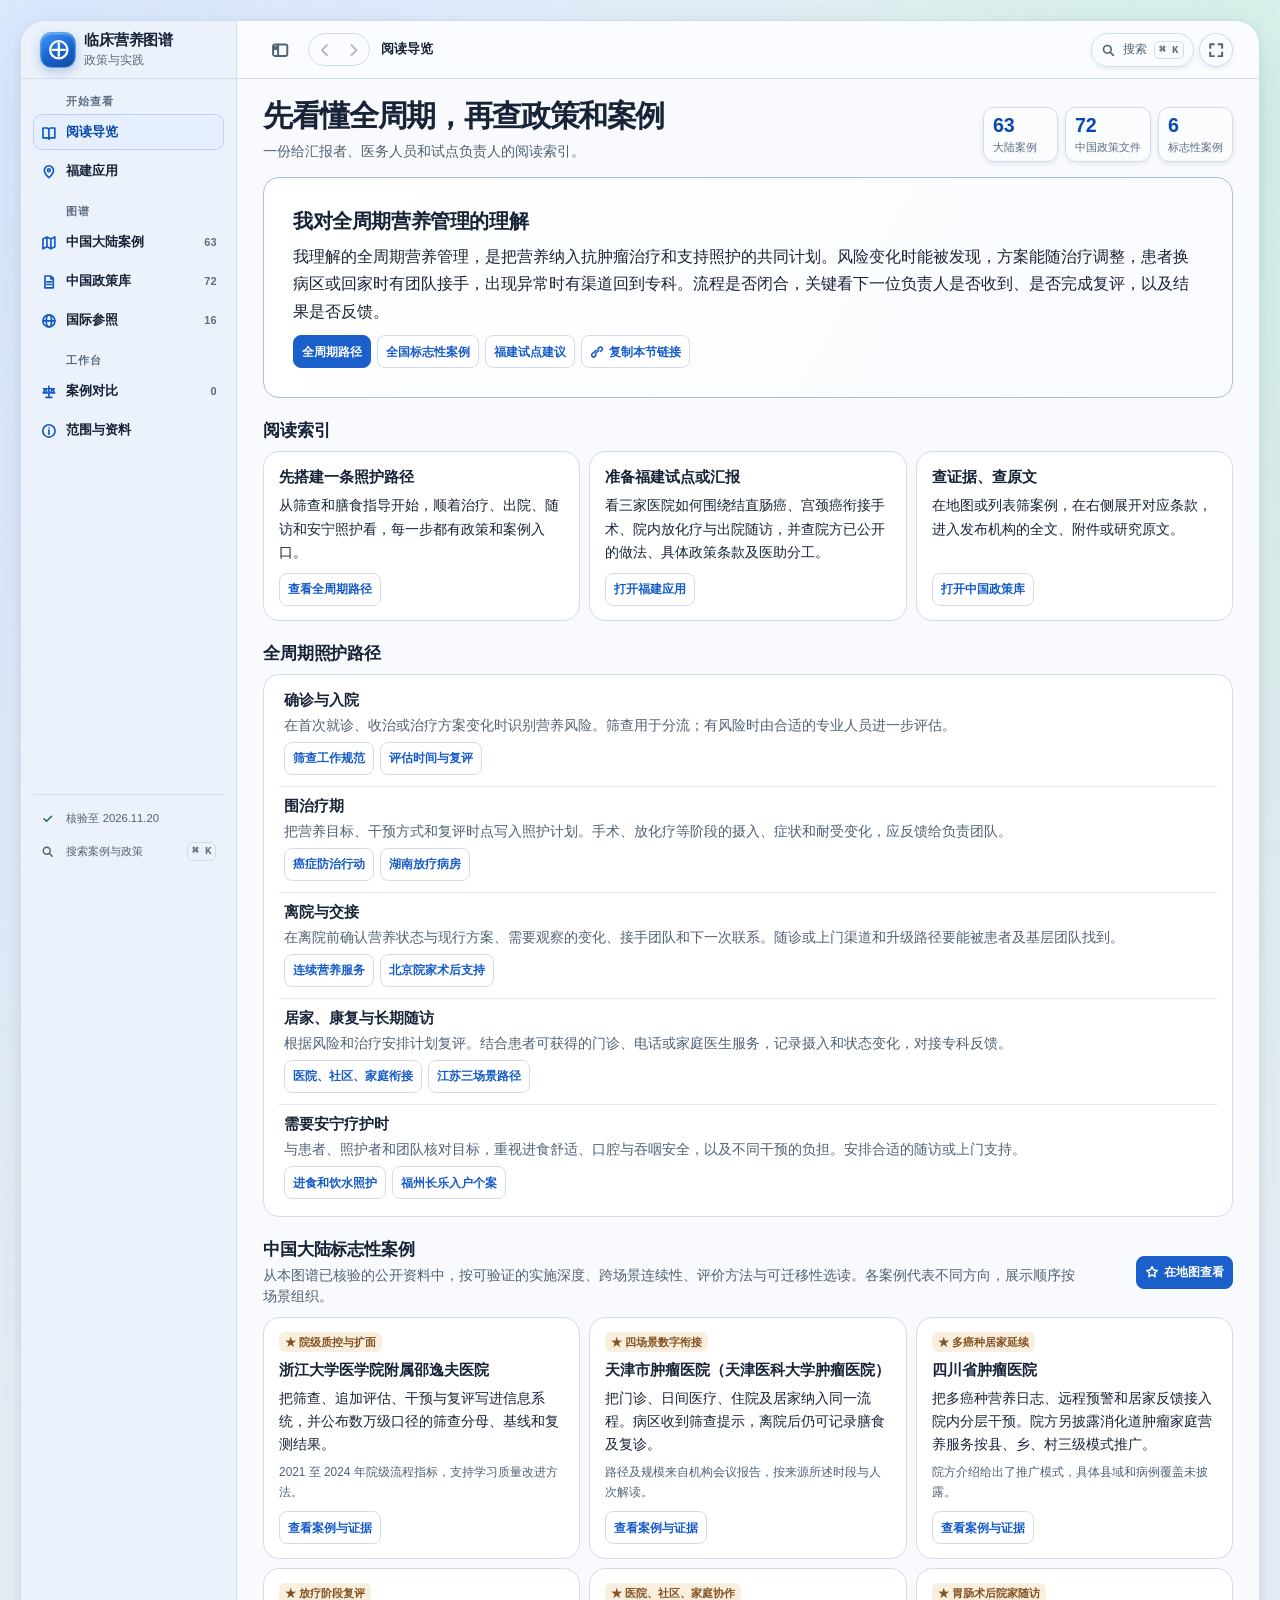
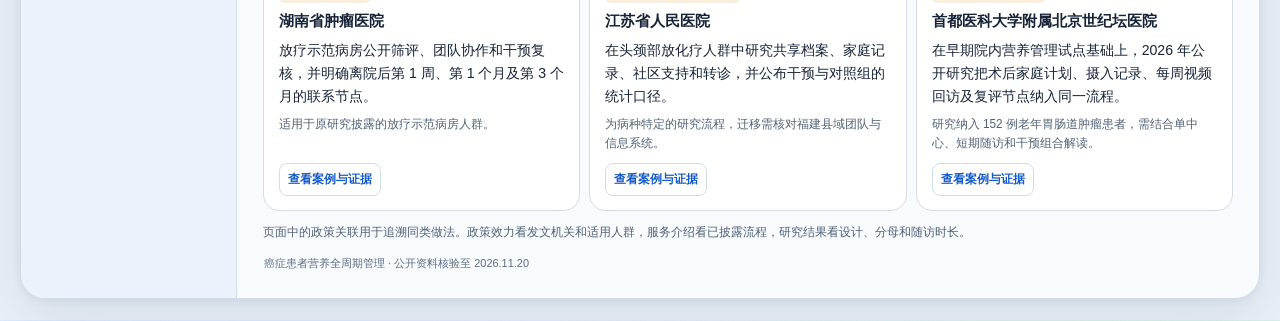
==== docs/index.html @ e56f46e2 "Ground Fujian colorectal and cervical care pathways in public evidence" ====
<!doctype html>
<html lang="zh-CN">
<head>
<meta charset="utf-8">
<meta name="viewport" content="width=device-width, initial-scale=1">
<meta name="color-scheme" content="light dark">
<meta name="description" content="癌症营养全周期政策、各省临床实践及国际案例对照">
<title>癌症营养全周期管理图谱</title>
<style>
:root {
  color-scheme: light;
  font-family: -apple-system, BlinkMacSystemFont, "PingFang SC", "Microsoft YaHei", sans-serif;
  font-size: 15px;
  --text: #172337;
  --muted: #506174;
  --secondary: #5b6d81;
  --accent: #135ac8;
  --active: #0949ac;
  --accent-fill: #e5efff;
  --purple: #6649a2;
  --purple-fill: #f0eafa;
  --mint: #156c60;
  --mint-fill: #e6f5ee;
  --amber: #855120;
  --amber-fill: #f9efdf;
  --line: #d3dce9;
  --line-subtle: #e4eaf2;
  --shell: #f8fafd;
  --panel: #ffffff;
  --soft: #f3f6fb;
  --glass: rgba(251,253,255,.82);
  --sidebar: rgba(231,239,250,.76);
  --shadow: 0 20px 55px #1f3e631a, 0 2px 8px #2e536015;
  --small-shadow: 0 2px 5px #19325416, inset 0 1px 0 #fff7;
  --wallpaper: radial-gradient(ellipse at 5% 4%,#d9e8ff 0,transparent 52%), radial-gradient(ellipse at 96% 7%,#d6f0e9 0,transparent 44%), #eaf0f7;
  --ocean: #e8f3fb;
  --land: #c6dbe2;
  --land-edge: #a8c3d0;
  --gridline: #c7dce9;
  --map-edge: #d7e2ef;
}
@media (prefers-color-scheme: dark) {
  :root {
    color-scheme: dark;
    --text: #e8f0fc;
    --muted: #b5c5d8;
    --secondary: #a6bbcf;
    --accent: #9dc4ff;
    --active: #c1d8ff;
    --accent-fill: #243c67;
    --purple: #ded0fa;
    --purple-fill: #42345d;
    --mint: #95e0c8;
    --mint-fill: #21453d;
    --amber: #f4cb93;
    --amber-fill: #4e3825;
    --line: #3a4a62;
    --line-subtle: #2b3850;
    --shell: #1a2536;
    --panel: #202c40;
    --soft: #26344a;
    --glass: rgba(30,42,61,.88);
    --sidebar: rgba(33,48,73,.85);
    --shadow: 0 20px 60px #0407117d;
    --small-shadow: 0 2px 5px #070e1c80, inset 0 1px 0 #fff1;
    --wallpaper: radial-gradient(ellipse at 5% 4%,#243a5b 0,transparent 50%), radial-gradient(ellipse at 96% 7%,#203f47 0,transparent 45%), #111927;
    --ocean: #1b3451;
    --land: #436076;
    --land-edge: #7094a3;
    --gridline: #385677;
    --map-edge: #3a526c;
  }
}
* { box-sizing: border-box; }
body { margin:0; min-width: 320px; background:var(--wallpaper); color:var(--text); min-height:100vh; }
button,input,select { font:inherit; color:inherit; }
button,select { cursor:pointer; }
button { border:0; background:none; }
button:disabled { cursor:default; opacity:.43; }
a { color:var(--accent); text-underline-offset:3px; }
button:focus-visible, a:focus-visible, input:focus-visible, select:focus-visible, summary:focus-visible, [tabindex]:focus-visible { outline:3px solid var(--accent); outline-offset:3px; }
:where(h1,h2,h3,h4,p,ol,ul) { margin:0; }
[hidden] { display:none !important; }
.sr-only,.skip:not(:focus) { position:absolute; width:1px; height:1px; overflow:hidden; clip-path:inset(50%); white-space:nowrap; }
.skip:focus { position:fixed; left:1rem; top:1rem; z-index:10; padding:10px; background:var(--panel); }
i[data-icon] { display:inline-grid; place-items:center; flex:none; height:1.2em; width:1.2em; font-style:normal; }
i[data-icon] svg { width:100%; height:100%; stroke:currentColor; fill:none; stroke-width:1.7; stroke-linecap:round; stroke-linejoin:round; }
kbd { display:inline-flex; min-width:1.45em; justify-content:center; border:1px solid var(--line); border-radius:5px; color:var(--secondary); padding:1px 4px; font-weight:600; line-height:1.3; font-size:.72rem; white-space:nowrap; }
.app-window { --window-inset:clamp(8px,1.6vw,25px); --page-gutter:clamp(13px,2vw,26px); --bar-height:58px; --nav-inset:12px; display:grid; grid-template-columns:216px minmax(0,1fr); max-width:1760px; margin:var(--window-inset) auto; width:calc(100% - 2 * var(--window-inset)); min-height:calc(100dvh - 2 * var(--window-inset)); overflow:clip; border:1px solid var(--line); border-radius:25px; background:var(--shell); box-shadow:var(--shadow); }
.app-window.sidebar-hidden,.app-window.presenting { grid-template-columns:minmax(0,1fr); }
.sidebar { min-width:0; align-self:stretch; background:var(--sidebar); border-inline-end:1px solid var(--line); backdrop-filter:blur(26px) saturate(1.15); }
.sidebar-inner { position:sticky; top:0; height:calc(100dvh - 2 * var(--window-inset) - 2px); display:flex; flex-direction:column; }
.sidebar #nav { flex:1; min-height:0; overflow:auto; scrollbar-width:thin; padding:16px var(--nav-inset) 6px; }
.sidebar-hidden .sidebar,.presenting .sidebar { display:none; }
.brand { display:flex; gap:8px; align-items:center; flex:none; min-height:var(--bar-height); padding:6px calc(var(--nav-inset) + 7px); border-bottom:1px solid var(--line); }
.brand-icon { display:grid; place-items:center; width:36px; height:36px; border-radius:11px; color:white; background:linear-gradient(155deg,#4099fb,#1462cc 58%,#17499e); border:1px solid #5b9ee8; box-shadow:0 4px 11px #215aab45, inset 0 1px 2px #cfe7fc85; font-size:1.2rem; flex:none; }
.brand strong,.brand small { display:block; }
.brand strong { letter-spacing:-.02em; white-space:nowrap; }
.brand small { color:var(--secondary); font-size:.77rem; margin-top:3px; }
.nav-group + .nav-group { margin-top:16px; }
.nav-group h2 { font-size:.72rem; color:var(--secondary); letter-spacing:.08em; padding:0 8px 5px 33px; }
.nav-item { display:grid; grid-template-columns:17px minmax(0,1fr) auto; align-items:center; gap:8px; text-align:left; width:100%; min-height:36px; padding:6px 8px; border-radius:9px; font-size:.88rem; font-weight:610; margin-bottom:3px; white-space:nowrap; color:var(--text); }
.nav-item i { color:var(--accent); }
.nav-item:hover,.side-command:hover { background:var(--glass); }
.nav-item[aria-current="page"] { color:var(--active); background:var(--accent-fill); box-shadow:inset 0 0 0 1px color-mix(in srgb,var(--accent) 18%, transparent); }
.nav-item span,.side-command span { min-width:0; overflow:hidden; text-overflow:ellipsis; }
.nav-item small { color:var(--secondary); font-size:.73rem; font-variant-numeric:tabular-nums; }
.sidebar-foot { flex:none; margin:0 var(--nav-inset); padding:9px 0 11px; border-top:1px solid var(--line); display:grid; gap:2px; }
.foot-date,.side-command { display:grid; grid-template-columns:17px minmax(0,1fr) auto; align-items:center; gap:8px; padding:7px 8px; color:var(--muted); text-align:left; font-size:.75rem; white-space:nowrap; }
.side-command { border-radius:8px; }
.foot-date i { color:var(--mint); }
.workspace { min-width:0; }
.toolbar { position:sticky; top:0; z-index:5; display:flex; justify-content:space-between; align-items:center; gap:10px; min-height:var(--bar-height); padding:8px var(--page-gutter); background:var(--glass); border-bottom:1px solid var(--line); backdrop-filter:blur(25px) saturate(1.3); }
.tool-leading,.tool-trailing,.history-group { display:flex; align-items:center; gap:5px; min-width:0; }
.history-group { gap:0; padding:2px; border:1px solid var(--line); background:var(--glass); border-radius:20px; margin:0 6px; }
.icon-button { display:inline-grid; place-items:center; min-width:34px; height:34px; padding:0 7px; border-radius:50%; font-size:1.02rem; color:var(--muted); flex:none; }
.history-group .icon-button { width:28px; min-width:28px; height:27px; padding:0; }
.icon-button:hover:not(:disabled) { background:var(--accent-fill); color:var(--accent); }
.presentation-toggle { border:1px solid var(--line); background:var(--glass); box-shadow:var(--small-shadow); }
.presentation-toggle[aria-pressed="true"] { color:var(--active); background:var(--accent-fill); }
.crumb { font-size:.86rem; font-weight:660; white-space:nowrap; overflow:hidden; text-overflow:ellipsis; }
.toolbar-search { display:flex; align-items:center; gap:7px; min-height:34px; padding:5px 9px; border:1px solid var(--line); border-radius:18px; background:var(--glass); color:var(--muted); font-size:.83rem; white-space:nowrap; box-shadow:var(--small-shadow); }
.toolbar-search:hover { background:var(--accent-fill); }
.mobile-nav { display:none; }
.sidebar-hidden .mobile-nav,.presenting .mobile-nav { display:block; }
.sidebar-hidden .crumb,.presenting .crumb { display:none; }
.mobile-nav select { border:1px solid var(--line); border-radius:9px; background:var(--panel); max-width:100%; min-height:33px; padding:4px 5px; font-size:.83rem; }
.screen-inner { padding:19px var(--page-gutter) var(--page-gutter); }
.screen-head { display:flex; justify-content:space-between; align-items:flex-end; gap:15px; margin-bottom:15px; }
.screen-head h1 { font-size:clamp(1.45rem,2.35vw,2.23rem); line-height:1.2; letter-spacing:-.045em; margin-bottom:6px; }
.screen-head p { font-size:.9rem; line-height:1.57; color:var(--muted); }
.screen-kicker { display:inline-flex; align-items:center; gap:6px; color:var(--accent); font-size:.77rem; font-weight:720; margin-bottom:6px; letter-spacing:.05em; }
.stats { display:flex; justify-content:flex-end; gap:7px; flex-wrap:wrap; flex:none; }
.stat { min-width:75px; padding:6px 9px; border-radius:11px; border:1px solid var(--line); background:var(--glass); box-shadow:var(--small-shadow); }
.stat strong { display:block; color:var(--active); font-size:1.31rem; white-space:nowrap; font-weight:740; line-height:1.18; font-variant-numeric:tabular-nums; }
.stat span { color:var(--secondary); font-size:.71rem; white-space:nowrap; }
.pane { background:var(--panel); border:1px solid var(--line); border-radius:16px; min-width:0; }
.filter-bar { background:var(--glass); border:1px solid var(--line); border-radius:13px; display:flex; gap:7px; flex-wrap:wrap; align-items:center; padding:7px 9px; margin-bottom:12px; backdrop-filter:blur(20px); }
.segmented { display:inline-flex; gap:2px; align-items:center; padding:3px; background:var(--soft); border:1px solid var(--line); border-radius:10px; flex:none; }
.segmented button { min-height:27px; display:flex; align-items:center; justify-content:center; gap:5px; padding:4px 8px; border-radius:7px; font-size:.81rem; white-space:nowrap; color:var(--muted); }
.segmented button:hover { color:var(--accent); }
.segmented button[aria-pressed="true"] { background:var(--panel); color:var(--active); box-shadow:var(--small-shadow); font-weight:680; }
.filter { display:inline-flex; gap:4px; align-items:center; min-width:0; }
.filter > span { color:var(--secondary); font-size:.76rem; white-space:nowrap; }
select.control,.text-input { border:1px solid var(--line); color:var(--text); background:var(--panel); border-radius:8px; padding:6px 6px; min-width:0; font-size:.82rem; min-height:32px; }
.filter.reset { margin-left:auto; }
.case-text-filter { position:relative; }
.case-text-filter i { position:absolute; inset-inline-start:7px; color:var(--secondary); font-size:.79rem; }
.case-text-filter input { padding-inline-start:24px; width:142px; }
.extra-filters { display:flex; gap:8px; flex-wrap:wrap; align-items:center; flex-basis:100%; border-top:1px solid var(--line-subtle); padding-top:7px; }
.subtle-button { color:var(--accent); border-radius:8px; font-size:.79rem; padding:6px 7px; min-height:32px; white-space:nowrap; }
.subtle-button:hover { background:var(--accent-fill); }
.atlas-grid { display:grid; grid-template-columns:minmax(0,1.74fr) minmax(305px,1fr); align-items:start; gap:12px; }
.map-pane { overflow:hidden; }
.map-top { display:flex; justify-content:space-between; gap:8px; align-items:center; padding:11px 13px; }
.map-top h2 { font-size:1rem; }
.map-top small { color:var(--secondary); display:block; font-size:.74rem; margin-top:3px; }
.map-tools { display:flex; align-items:center; gap:2px; border:1px solid var(--line); border-radius:20px; padding:2px; background:var(--glass); flex:none; }
.map-tools .icon-button { width:28px; min-width:28px; height:27px; padding:0; font-size:.88rem; }
.map-zoom { font-size:.72rem; color:var(--muted); min-width:34px; text-align:center; font-variant-numeric:tabular-nums; }
.map-viewport { position:relative; overflow:hidden; border-block:1px solid var(--map-edge); background:var(--ocean); isolation:isolate; touch-action:pan-y; }
.map-viewport.is-zoomed { cursor:grab; touch-action:none; }
.map-viewport.dragging { cursor:grabbing; user-select:none; }
.map-world,.map-cn { position:relative; transform-origin:center; }
.map-cn { aspect-ratio:1080/695; max-width:100%; background:#f6fbff; }
.map-world { aspect-ratio:2/1; }
.map-cn img,.map-world svg.world-svg { position:absolute; inset:0; width:100%; height:100%; display:block; user-select:none; pointer-events:none; }
.map-cn img { object-fit:contain; }
.map-world svg.world-svg { fill:var(--land); stroke:var(--land-edge); stroke-width:.6; }
.world-svg .graticule { stroke:var(--gridline); fill:none; stroke-width:.75; }
.map-pin { position:absolute; left:var(--x); top:var(--y); transform:translate(-50%,-50%) scale(var(--inverse-scale,1)); z-index:2; border:1.5px solid white; background:#1a61ac; color:white; border-radius:50%; width:25px; height:25px; display:grid; place-items:center; padding:0; font-size:.72rem; font-weight:740; line-height:1; box-shadow:0 1px 5px #1e456b90; }
.map-pin.world-pin { background:#694f9c; width:25px; height:25px; }
.map-pin.zero { background:#647b8e; opacity:.72; }
.map-pin:hover,.map-pin:focus-visible,.map-pin[aria-pressed="true"] { z-index:3; }
.map-pin:hover,.map-pin:focus-visible { box-shadow:0 0 0 4px #2876d856, 0 2px 5px #22466a8c; }
.map-pin[aria-pressed="true"] { background:#073c86; border-color:#fff; box-shadow:0 0 0 4px #277dec73, 0 2px 7px #132f5eab; }
.map-pin.world-pin[aria-pressed="true"] { background:#4c317e; box-shadow:0 0 0 4px #7c62ae7b,0 2px 7px #33214caa; }
.map-pin.world-pin.focus-near { outline:2px solid #9dbbf1; outline-offset:1px; }
.pin-count { display:grid; place-items:center; color:#174688; background:#f4f8ff; border:1px solid #5984c0; border-radius:9px; min-width:13px; height:13px; padding:0 2px; position:absolute; left:calc(100% - 3px); top:-5px; font-size:8px; line-height:1; }
.map-caption { background:var(--panel); color:var(--secondary); padding:8px 12px; font-size:.72rem; line-height:1.45; display:flex; justify-content:space-between; gap:7px; flex-wrap:wrap; }
.map-caption a { white-space:nowrap; }
.case-collection { margin-top:10px; padding:10px; }
.case-collection h2 { font-size:.9rem; margin-bottom:7px; }
.case-list { display:grid; grid-template-columns:1fr; gap:5px; list-style:none; padding:0; }
.case-collection.map-collection .case-list { grid-template-columns:1fr 1fr; }
.result-list { padding:12px; }
.result-list > h2 { margin-bottom:8px; font-size:1rem; }
.result-row { display:flex; align-items:flex-start; gap:8px; width:100%; padding:8px; text-align:left; border:1px solid transparent; border-radius:9px; line-height:1.43; }
.result-row:hover { background:var(--soft); }
.result-row[aria-current="true"] { border-color:color-mix(in srgb,var(--accent) 25%,var(--line)); background:var(--accent-fill); }
.result-row > i { color:var(--accent); margin-top:2px; }
.result-row strong,.result-row small { display:block; }
.result-row strong { font-size:.85rem; color:var(--text); }
.result-row small { color:var(--secondary); font-size:.72rem; margin-top:2px; }
.result-row .row-text { min-width:0; flex:1; }
.result-row .row-end { margin-left:auto; }
.result-empty { padding:16px 12px; font-size:.88rem; line-height:1.6; color:var(--muted); }
.inline-badge { display:inline-flex; align-items:center; gap:4px; border-radius:6px; background:var(--soft); color:var(--muted); padding:3px 6px; font-size:.72rem; line-height:1.3; font-weight:630; }
.inline-badge.blue { color:var(--active); background:var(--accent-fill); }
.inline-badge.purple { color:var(--purple); background:var(--purple-fill); }
.inline-badge.mint { color:var(--mint); background:var(--mint-fill); }
.inline-badge.amber { color:var(--amber); background:var(--amber-fill); }
.badges { display:flex; gap:4px; flex-wrap:wrap; align-items:center; }
.inspector { align-self:start; position:sticky; top:68px; max-height:calc(100dvh - 81px); overflow:auto; scrollbar-width:thin; scrollbar-gutter:stable; min-height:290px; }
.inspector-top { padding:13px 14px 10px; border-bottom:1px solid var(--line-subtle); }
.inspector-titlebar { display:flex; justify-content:space-between; align-items:start; gap:5px; }
.inspector-titlebar .icon-button { width:28px; min-width:28px; height:29px; padding:0; }
.inspector-titlebar .icon-button[aria-pressed=true] { background:var(--accent-fill); color:var(--active); }
.inspector-top h2 { font-size:clamp(1.09rem,1.55vw,1.42rem); line-height:1.34; letter-spacing:-.031em; margin:7px 0 5px; word-break:break-word; }
.meta { color:var(--secondary); font-size:.77rem; line-height:1.58; overflow-wrap:anywhere; }
.inspector-nav { padding:7px 10px; display:flex; gap:3px; background:var(--glass); border-bottom:1px solid var(--line-subtle); position:sticky; top:0; z-index:1; backdrop-filter:blur(20px); }
.inspector-nav button { flex:1; min-height:30px; white-space:nowrap; font-size:.79rem; padding:5px 5px; border-radius:7px; color:var(--muted); }
.inspector-nav button[aria-pressed=true] { background:var(--accent-fill); color:var(--active); font-weight:700; }
.inspector-content { padding:12px 14px 15px; font-size:.9rem; line-height:1.63; }
.inspector-content p { line-height:1.65; margin-bottom:9px; }
.inspector-content h3 { font-size:.94rem; margin:12px 0 6px; }
.inspector-content h3:first-child { margin-top:0; }
.inspector-content .summary { font-size:.9rem; color:var(--text); }
.effect-note { background:var(--amber-fill); color:var(--amber); border-radius:8px; padding:8px 9px; font-size:.79rem; line-height:1.55; margin:8px 0; }
.actions { display:flex; align-items:center; flex-wrap:wrap; gap:6px; margin-top:10px; }
.button { display:inline-flex; align-items:center; gap:5px; justify-content:center; min-height:33px; border:1px solid var(--line); border-radius:8px; background:var(--panel); color:var(--accent); padding:5px 8px; font-size:.78rem; font-weight:660; line-height:1.36; text-decoration:none; text-align:left; }
.button:hover { background:var(--accent-fill); }
.button.primary { background:#1b60ca; color:#fff; border-color:#1b60ca; }
.button.primary:hover { background:#144eaa; }
.path-strip { display:flex; gap:4px; flex-wrap:wrap; }
.path-strip button { min-height:29px; border:1px solid var(--line); border-radius:7px; font-size:.72rem; padding:4px 6px; color:var(--active); background:var(--accent-fill); }
.path-strip button:hover { border-color:var(--accent); }
.timeline { list-style:none; margin:4px 0 0; padding:0; }
.timeline li { position:relative; padding:0 0 11px 19px; color:var(--text); font-size:.82rem; line-height:1.55; }
.timeline li:last-child { padding-bottom:0; }
.timeline li::before { content:""; position:absolute; left:4px; top:5px; width:7px; height:7px; border-radius:50%; background:var(--accent); box-shadow:0 0 0 2px var(--accent-fill); }
.timeline li:not(:last-child)::after { content:""; position:absolute; left:7px; top:14px; bottom:0; width:1px; background:var(--line); }
.timeline strong { display:block; color:var(--active); font-size:.77rem; margin-bottom:1px; }
.timeline li.marked { background:var(--soft); border-radius:7px; padding-top:5px; }
.timeline li.marked::before { top:10px; }
.metrics-grid { display:grid; grid-template-columns:repeat(auto-fit,minmax(130px,1fr)); gap:6px; margin:7px 0; }
.evidence-metric { border:1px solid var(--line); border-radius:9px; padding:7px 8px; background:var(--soft); }
.evidence-metric b { display:block; color:var(--active); font-size:1.07rem; line-height:1.22; }
.evidence-metric small { display:block; font-size:.72rem; color:var(--secondary); line-height:1.4; margin-top:2px; }
.evidence-metric span { display:block; font-size:.79rem; color:var(--text); }
.policy-routes { display:grid; gap:6px; margin-top:6px; }
.policy-route { text-align:left; width:100%; border:1px solid var(--line-subtle); border-radius:9px; background:var(--soft); padding:7px 8px; line-height:1.43; font-size:.79rem; }
.policy-route:hover { border-color:var(--accent); background:var(--accent-fill); }
.policy-route b,.policy-route small { display:block; }
.policy-route b { color:var(--active); }
.policy-route small { color:var(--muted); font-size:.74rem; margin-top:3px; }
.policy-route[aria-current=true] { background:var(--accent-fill); border-color:color-mix(in srgb,var(--accent) 35%,var(--line)); }
.source-list { padding-left:1.05em; font-size:.8rem; line-height:1.55; }
.source-list li + li { margin-top:4px; }
.inspector-back { display:flex; align-items:center; gap:4px; color:var(--accent); font-size:.78rem; padding:4px 0; margin-bottom:4px; text-align:left; }
.inspector-back:hover { text-decoration:underline; }
.clause-locator { background:var(--accent-fill); border-radius:9px; padding:8px 9px; font-size:.79rem; color:var(--active); margin:8px 0; overflow-wrap:anywhere; }
.policy-grid { display:grid; grid-template-columns:minmax(240px,.77fr) minmax(0,1.65fr); gap:12px; align-items:start; }
.policy-guide { display:flex; gap:6px; align-items:center; flex-wrap:wrap; margin:0 0 12px; color:var(--secondary); }
.policy-guide strong { font-size:.77rem; margin-right:3px; }
.policy-catalog { padding:10px; }
.policy-catalog h2 { font-size:.94rem; padding:2px 2px 6px; }
.policy-list { max-height:calc(100dvh - 298px); min-height:230px; overflow:auto; scrollbar-width:thin; }
.policy-body { padding:15px 16px; }
.policy-body h2 { font-size:clamp(1.16rem,1.85vw,1.7rem); margin:5px 0; line-height:1.35; letter-spacing:-.027em; }
.policy-body h3 { font-size:.96rem; margin:13px 0 6px; }
.policy-body > p { margin:7px 0; font-size:.89rem; line-height:1.58; }
.policy-body .policy-anchors { display:grid; grid-template-columns:minmax(180px,.9fr) minmax(0,1.15fr); gap:10px; align-items:start; }
.policy-body .clause-detail { background:var(--soft); padding:11px; border:1px solid var(--line); border-radius:11px; min-width:0; font-size:.86rem; line-height:1.6; }
.clause-detail h4 { margin-bottom:6px; font-size:.95rem; }
.related-list { display:flex; gap:5px; flex-wrap:wrap; margin-top:7px; }
.related-list .button { max-width:100%; }
.mobile-jump { display:none; }
.compare-panel,.method-panel { padding:15px 17px; }
.compare-panel h2,.method-panel h2 { font-size:1rem; margin:0 0 8px; }
.compare-panel .compare-examples { margin:14px 0 0; }
.compare-tray { display:flex; gap:7px; flex-wrap:wrap; margin:0 0 11px; }
.compare-toggle { display:inline-flex; align-items:center; gap:4px; font-size:.78rem; color:var(--secondary); margin:0 0 9px; }
.compare-toggle input { accent-color:#1b60ca; }
.compare-token { display:flex; gap:6px; align-items:center; border:1px solid var(--line); border-radius:9px; padding:4px 5px 4px 8px; font-size:.79rem; background:var(--soft); }
.compare-token .icon-button { min-width:26px; height:26px; width:26px; padding:0; font-size:.78rem; }
.compare-scroll { overflow:auto; border:1px solid var(--line); border-radius:10px; max-width:100%; }
.compare-table { width:100%; border-collapse:collapse; table-layout:fixed; font-size:.79rem; min-width:550px; }
.compare-table th,.compare-table td { text-align:left; padding:9px; vertical-align:top; line-height:1.55; border-bottom:1px solid var(--line); border-right:1px solid var(--line-subtle); }
.compare-table td:last-child,.compare-table th:last-child { border-right:0; }
.compare-table tbody tr:last-child th,.compare-table tbody tr:last-child td { border-bottom:0; }
.compare-table thead th,.compare-table tbody th { background:var(--soft); }
.compare-table th:first-child { width:104px; }
.compare-table thead button { font-weight:680; text-align:left; padding:0; }
.compare-table thead button:hover { color:var(--accent); }
.compare-table .stage-missing { color:var(--secondary); }
.method-panel { font-size:.88rem; line-height:1.62; }
.method-panel h3 { font-size:.93rem; margin:12px 0 4px; }
.method-panel p+p { margin-top:6px; }
.method-panel p+ul { margin-top:5px; }
.attribution { padding:10px 1px 1px; font-size:.73rem; color:var(--secondary); line-height:1.58; }
dialog { background:var(--panel); color:var(--text); border:1px solid var(--line); border-radius:16px; box-shadow:var(--shadow); padding:0; }
dialog::backdrop { background:#0e24446a; backdrop-filter:blur(4px); }
.search-dialog { width:min(650px,calc(100vw - 26px)); max-height:75vh; top:12vh; margin:0 auto auto; overflow:hidden; }
.search-head { display:flex; gap:7px; align-items:center; padding:10px 12px; border-bottom:1px solid var(--line); background:var(--glass); }
.search-head input { border:0; background:transparent; padding:8px 4px; outline-offset:0; min-width:0; flex:1; }
.search-results { padding:6px 9px; max-height:min(52vh,420px); overflow:auto; }
.search-results .result-row { margin-bottom:2px; }
.search-foot { padding:8px 12px; border-top:1px solid var(--line); display:flex; gap:10px; color:var(--muted); font-size:.73rem; }
.source-dialog { width:min(1150px,calc(100vw - 22px)); height:min(850px,calc(100dvh - 36px)); }
.source-toolbar { display:flex; gap:9px; justify-content:space-between; align-items:flex-start; padding:9px 10px; border-bottom:1px solid var(--line); background:var(--soft); min-height:58px; }
.source-toolbar h2 { font-size:.95rem; line-height:1.3; }
.source-toolbar p { color:var(--secondary); font-size:.75rem; margin-top:4px; }
.source-actions { display:flex; align-items:center; gap:4px; flex:none; }
.source-dialog iframe { width:100%; height:calc(100% - 64px); border:0; background:white; }
.presenting .screen-head { margin-bottom:11px; }
.presenting .screen-head p,.presenting .screen-kicker { display:none; }
.presenting .screen-inner { padding-top:12px; }
.presenting .inspector-content,.presenting .inspector-content .summary { font-size:1rem; }
.presenting .timeline li,.presenting .policy-route { font-size:.92rem; }
#case-results,#case-inspector { scroll-margin-top:65px; }
@media (max-width:1250px) {
  .app-window { --page-gutter:16px; --nav-inset:10px; grid-template-columns:193px minmax(0,1fr); }
  .screen-inner { padding-top:16px; }
  .atlas-grid { grid-template-columns:minmax(0,1.48fr) minmax(300px,1fr); }
  .filter > span { display:none; }
  .filter.reset { margin-left:0; }
}
@media (max-width:1020px) {
  .app-window { grid-template-columns:168px minmax(0,1fr); }
  .nav-item { font-size:.83rem; }
  .brand { gap:6px; padding-inline:calc(var(--nav-inset) + 4px); }
  .brand-icon { width:35px; height:35px; }
  .brand strong { font-size:.89rem; }
  .stats { gap:4px; }
  .stat { min-width:57px; padding:5px 6px; }
  .stat strong { font-size:1.1rem; }
  .stat span { font-size:.67rem; }
  .atlas-grid { grid-template-columns:minmax(0,1.2fr) minmax(279px,1fr); gap:9px; }
  .map-pin { width:19px; height:19px; font-size:.58rem; }
  .pin-count { min-width:11px; height:11px; font-size:7px; }
}
@media (max-width:840px) {
  .app-window { display:block; }
  .sidebar { display:none; }
  .mobile-nav { display:block; }
  .crumb { display:none; }
  .toolbar .tool-leading > [data-action="sidebar"] { display:none; }
  .inspector { top:64px; }
  .policy-body .policy-anchors { grid-template-columns:1fr; }
}
@media (max-width:650px) {
  .app-window { --page-gutter:12px; --bar-height:51px; width:100%; margin:0; border-radius:0; border-inline:0; box-shadow:none; }
  .toolbar { padding:7px var(--page-gutter); }
  .toolbar-search kbd { display:none; }
  .history-group { margin-inline:0; }
  .screen-inner { padding-top:12px; }
  .screen-head { display:block; }
  .stats { margin-top:9px; justify-content:flex-start; }
  .stat { padding:5px 8px; }
  .filter-bar { gap:5px; padding:6px; }
  select.control,.text-input { font-size:.83rem; min-height:36px; }
  .atlas-grid,.policy-grid { grid-template-columns:1fr; }
  .inspector { position:static; max-height:none; scrollbar-gutter:auto; }
  .policy-list { max-height:310px; min-height:0; }
  .case-collection.map-collection .case-list { grid-template-columns:1fr; }
  .case-collection .case-list { max-height:210px; overflow:auto; }
  .mobile-jump { display:inline-flex; }
  .map-pin { width:20px; height:20px; }
  .map-pin.world-pin { width:20px; height:20px; }
  .map-caption { padding:6px 9px; }
  .screen-head p { font-size:.85rem; }
  .source-toolbar { min-height:72px; }
  .source-dialog iframe { height:calc(100% - 82px); }
}
@media (max-width:375px) {
  .toolbar-search span { display:none; }
  .map-pin { width:17px; height:17px; border-width:1px; }
  .history-group .icon-button { min-width:25px; width:25px; }
}
@media (prefers-reduced-transparency:reduce) {
  :root { --glass:var(--panel); --sidebar:var(--soft); }
  .sidebar,.toolbar,.filter-bar,.inspector-nav,dialog::backdrop { backdrop-filter:none; }
}
@media (prefers-reduced-motion:no-preference) {
  .nav-item,.button,.toolbar-search,.map-pin { transition:background-color .12s ease, box-shadow .12s ease; }
}

.guide-thesis {
  padding:clamp(16px,2.5vw,29px);
  background:linear-gradient(120deg,var(--panel),color-mix(in srgb,var(--panel) 76%,var(--accent-fill)));
  border-color:color-mix(in srgb,var(--accent) 22%,var(--line));
}
.guide-thesis h2 {margin:0 0 8px;font-size:clamp(1.12rem,1.6vw,1.4rem);letter-spacing:-.02em}
.guide-thesis p {max-width:65em;line-height:1.76;font-size:1.04rem;color:var(--text)}
.guide-block {margin-top:20px;scroll-margin-top:73px}
.guide-section-head {display:flex;justify-content:space-between;align-items:center;gap:8px;margin:0 0 9px;flex-wrap:wrap}
.guide-section-head h2 {font-size:1.16rem;letter-spacing:-.01em}
.guide-section-head p {font-size:.9rem;color:var(--muted);line-height:1.58;margin-top:4px;max-width:61em}
.guide-cards {display:grid;grid-template-columns:repeat(3,minmax(0,1fr));gap:9px}
.guide-card {padding:14px 15px;display:flex;flex-direction:column;align-items:start;gap:7px;min-width:0}
.guide-card h3 {font-size:1.02rem;line-height:1.4}
.guide-card p,.guide-card dd {font-size:.94rem;line-height:1.64;color:var(--text);overflow-wrap:anywhere}
.guide-card .meta {font-size:.79rem;color:var(--muted)}
.guide-card .actions {margin-top:auto;padding-top:2px}
.guide-cycle {list-style:none;margin:0;padding:6px 15px;display:grid;grid-template-columns:1fr}
.guide-cycle li {padding:10px 5px 11px;border-bottom:1px solid var(--line-subtle);position:relative}
.guide-cycle li:last-child {border-bottom:0}
.guide-cycle h3 {font-size:.99rem;margin-bottom:4px}
.guide-cycle .inline-badge+h3 {margin-top:5px}
.guide-cycle p {font-size:.93rem;line-height:1.58;color:var(--muted)}
.guide-cycle .actions {margin-top:6px}
.guide-footnote {margin:12px 0 2px;color:var(--muted);font-size:.82rem;line-height:1.6}
.action-cards {grid-template-columns:repeat(2,minmax(0,1fr))}
.guide-card dl {margin:0}
.guide-card dt {font-size:.8rem;font-weight:700;color:var(--accent);margin:6px 0 2px}
.guide-card dd {margin:0}
.guide-card .metric-definition {color:var(--active);font-weight:650}
.fujian-segments {flex-wrap:wrap;max-width:100%}
.hospital-plan {padding:clamp(13px,2vw,21px)}
.hospital-heading {display:flex;align-items:center;gap:8px;flex-wrap:wrap;margin-bottom:14px}
.hospital-heading h3 {font-size:1.16rem;line-height:1.38}
.hospital-plan h4 {font-size:1rem;margin:0 0 7px}
.hospital-plan h5 {font-size:.94rem;margin:0 0 4px}
.hospital-evidence p,.hospital-proposal p,.hospital-steps dd {font-size:.9rem;line-height:1.62}
.hospital-sources,.hospital-steps {display:grid;gap:9px;list-style:none;padding:0;margin:0}
.hospital-sources {grid-template-columns:repeat(3,minmax(0,1fr))}
.hospital-sources:has(> :nth-child(4)) {grid-template-columns:repeat(2,minmax(0,1fr))}
.hospital-sources li,.hospital-steps li {border:1px solid var(--line-subtle);border-radius:9px;padding:10px;background:var(--soft)}
.hospital-sources li {display:flex;flex-direction:column}
.hospital-sources .hospital-source-meta {font-size:.75rem;font-weight:650;color:var(--muted);margin:0 0 4px}
.hospital-sources .actions {margin-top:auto;padding-top:8px}
.hospital-proposal,.hospital-references {margin-top:14px;padding-top:12px;border-top:1px solid var(--line-subtle)}
.hospital-steps {grid-template-columns:repeat(2,minmax(0,1fr));margin:10px 0}
.hospital-steps dl,.hospital-steps dd {margin:0}
.hospital-steps dt {font-size:.76rem;color:var(--accent);font-weight:700;margin:4px 0 1px}
.hospital-confirm,.hospital-check {padding:7px 9px;border-radius:8px;margin-top:7px}
.hospital-confirm {color:var(--amber);background:var(--amber-fill)}
.hospital-check {color:var(--mint);background:var(--mint-fill)}
@media(max-width:720px){.hospital-sources,.hospital-sources:has(> :nth-child(4)){grid-template-columns:1fr}}
@media(max-width:620px){.hospital-steps{grid-template-columns:1fr}}
.flagship-filter[aria-pressed="true"] {background:var(--amber-fill);color:var(--amber);border-color:color-mix(in srgb,var(--amber) 45%,var(--line))}
.legend-star {color:var(--amber);font-weight:800}
.pin-flag {position:absolute;right:calc(100% - 4px);top:-3px;font-size:10px;line-height:1;border-radius:100%;background:#fff4cb;color:#74490f;border:1px solid #c69242;padding:1px;box-shadow:0 1px 2px #3f2c2787}
.result-row>.inline-badge {white-space:nowrap;flex:none}
.featured-explanation {background:var(--amber-fill);border-radius:8px;color:var(--amber);padding:7px 8px;margin-top:8px;font-size:.81rem}
.featured-explanation p {margin:2px 0 3px}
.featured-explanation small {font-size:.74rem}
@media (max-width:1045px) { .guide-cards {grid-template-columns:repeat(2,minmax(0,1fr))} }
@media (max-width:620px) {
  .guide-cards,.action-cards {grid-template-columns:1fr}
  .guide-thesis p {font-size:.98rem}
  .guide-card p,.guide-card dd,.guide-cycle p {font-size:.9rem}
  .pin-flag {font-size:8px;padding:0}
}

</style>
</head>
<body>
<a class="skip" href="#workbench">跳到工作区</a>
<div class="app-window" id="app">
  <aside class="sidebar" id="sidebar" aria-label="侧边导航">
    <div class="sidebar-inner">
      <div class="brand"><div class="brand-icon" aria-hidden="true"><i data-icon="cross"></i></div><div><strong>临床营养图谱</strong><small>政策与实践</small></div></div>
      <nav id="nav" aria-label="工作区导航"></nav>
      <div class="sidebar-foot">
        <div class="foot-date"><i data-icon="check"></i><span>核验至 <time datetime="2026-11-20">2026.11.20</time></span></div>
        <button type="button" class="side-command" data-action="search"><i data-icon="search"></i><span>搜索案例与政策</span><kbd>⌘ K</kbd></button>
      </div>
    </div>
  </aside>
  <main id="workbench" class="workspace">
    <header class="toolbar" aria-label="图谱工具栏">
      <div class="tool-leading">
        <button type="button" class="icon-button" data-action="sidebar" aria-label="显示或隐藏侧边栏" aria-controls="sidebar" aria-expanded="true" title="显示或隐藏侧边栏"><i data-icon="sidebar"></i></button>
        <div class="history-group">
          <button type="button" class="icon-button" data-action="back" aria-label="返回上一处" title="返回上一处"><i data-icon="left"></i></button>
          <button type="button" class="icon-button" data-action="forward" aria-label="前往下一处" title="前往下一处"><i data-icon="right"></i></button>
        </div>
        <nav class="mobile-nav" aria-label="紧凑导航">
          <label class="sr-only" for="compact-nav">切换视图</label>
          <select id="compact-nav"></select>
        </nav>
        <div id="crumb" class="crumb"></div>
      </div>
      <div class="tool-trailing">
        <button type="button" class="toolbar-search" data-action="search" title="搜索案例与政策"><i data-icon="search"></i><span>搜索</span><kbd>⌘ K</kbd></button>
        <button type="button" class="icon-button presentation-toggle" data-action="present" aria-pressed="false" title="演示模式" aria-label="演示模式"><i data-icon="expand"></i></button>
      </div>
    </header>
    <div id="screen"></div>
  </main>
</div>
<div class="sr-only" role="status" aria-live="polite" id="announcement"></div>
<dialog id="search-dialog" class="search-dialog" aria-label="搜索案例、政策与条款">
  <form class="search-head" method="dialog">
    <i data-icon="search"></i>
    <label class="sr-only" for="global-query">搜索案例、政策与条款</label>
    <input id="global-query" placeholder="搜索机构、癌种、政策、文号或条款" autocomplete="off" type="search">
    <button class="icon-button" title="关闭搜索" aria-label="关闭搜索" value="close"><i data-icon="close"></i></button>
  </form>
  <div id="search-results" class="search-results"></div>
  <div class="search-foot"><span><kbd>↑</kbd> <kbd>↓</kbd> 选择</span><span><kbd>↵</kbd> 打开</span><span><kbd>Esc</kbd> 关闭</span></div>
</dialog>
<dialog id="source-dialog" class="source-dialog" aria-labelledby="source-title">
  <div class="source-toolbar">
    <div><h2 id="source-title">官方原件</h2><p id="source-note">原件需联网，若无法内嵌，可在新标签打开。</p></div>
    <div class="source-actions"><a id="source-link" class="button primary" target="_blank" rel="noopener noreferrer">新标签打开</a><button type="button" class="icon-button" data-action="close-source" title="关闭原件" aria-label="关闭原件"><i data-icon="close"></i></button></div>
  </div>
  <iframe id="source-frame" title="官方政策原件" referrerpolicy="no-referrer"></iframe>
</dialog>
<script type="application/json" id="data">{"cases":[{"id":"beijing-nst","province":"北京","country":null,"countryCode":null,"coordinates":null,"institution":"北京市朝阳区桓兴肿瘤医院","city":"北京","title":"营养支持小组牵头的肿瘤营养诊疗","date":null,"sourceType":"医院官网","url":"https://www.bjhxzlyy.com/Html/Departments/Main/Detail_163450.html","sourceTitle":"临床营养科·科室简介","summary":"营养支持小组（NST）为肿瘤患者提供筛查、评估、饮食指导、肠内及肠外营养与营养随访，覆盖围手术期和放化疗等阶段。","scope":"肿瘤专科医院住院患者及营养服务对象","category":"clinic","evidence":"临床营养科官网称全院住院患者营养风险筛查率为100%，有营养风险患者营养干预率为85%。网页没有给出统计期与随访频次。","steps":["screening","assessment","intervention","followup","coordination"],"cancers":["多癌种"],"process":[{"stage":"screening","detail":"住院端开展营养风险筛查，由营养支持小组接收营养风险患者。"},{"stage":"assessment","detail":"小组评估营养状况与肿瘤围术期、放疗或化疗的营养需要。"},{"stage":"intervention","detail":"按评估提供膳食、肠内或肠外营养与健康教育。"},{"stage":"followup","detail":"院方列有营养随访服务，未公布固定时点或覆盖比例。"}],"metrics":[{"label":"住院营养风险筛查率","value":"100%","context":"医院科室页自报，统计期及分母未披露。"},{"label":"营养风险患者干预率","value":"85%","context":"医院科室页自报，统计期及分母未披露。"}],"sources":[],"evidenceType":"program","links":[{"docId":"bj-nutrition","clauseId":"bj-nutri-5","reason":"肿瘤专科营养工作可对照北京市发布的临床营养流程。"},{"docId":"clinical-nutrition-2024","clauseId":"priority","reason":"案例公开了营养风险筛查或评估，可对照肿瘤重点人群要求。"},{"docId":"clinical-nutrition-2024","clauseId":"continuity","reason":"案例有出院衔接、康复指导或随访记录，可对照连续性服务方向。"},{"docId":"national-cancer-plan","clauseId":"support","reason":"案例的临床营养支持与癌症规范化诊疗要求相关。"},{"docId":"clinical-department-2022","clauseId":"team","reason":"团队配合或能力建设可参照临床营养科及营养支持小组职责。"}]},{"id":"tianjin-one-stop","province":"天津","country":null,"countryCode":null,"coordinates":null,"institution":"天津市肿瘤医院（天津医科大学肿瘤医院）","city":"天津","title":"覆盖门诊、日间、住院和居家的一站式营养诊疗","date":"2025-11","sourceType":"医院署名实践报告","url":"https://live.cnconf.com/uploads/news/file/2025/11/1762824526970996.pdf#page=51","sourceTitle":"肿瘤专科医院“五四三”策略驱动下“一站式营养诊疗矩阵”新模式的构建与实施","summary":"院方自2022年探索营养诊疗一站式服务，统一连接门诊、日间医疗、病房和居家。院内系统提醒筛查与会诊，线上可复诊，患者居家可记录膳食。","scope":"肿瘤专科医院，四类服务场景","category":"home","evidence":"院方会议论文集第50–52页。报告称营养风险筛查率由2022年的78.5%升至2024年的93.6%，营养状况评估由1,700增至6,270人次。报告也列出参与起草天津市临床营养科肠内营养诊疗技术质量规范的经历。","steps":["screening","assessment","intervention","monitoring","followup","coordination"],"cancers":["多癌种"],"process":[{"stage":"coordination","detail":"院方报告通过信息化方式衔接门诊、日间医疗、住院和居家四种场景。"},{"stage":"screening","detail":"院内系统向病区提醒执行营养筛查，按结果衔接会诊。"},{"stage":"monitoring","detail":"移动端支持患者记录膳食，营养团队可延续查看相关信息。"},{"stage":"followup","detail":"部分复诊可在线完成，使离院后的管理具备另一个服务入口。"}],"metrics":[{"label":"院方报告的筛查率","value":"78.5% → 93.6%","context":"2022 年至 2024 年，院方会议论文集自报。"},{"label":"营养状况评估量","value":"1,700 → 6,270 人次","context":"同口径为人次，非去重患者数，来源为院方会议论文集。"}],"sources":[{"title":"天津市肿瘤医院营养科","url":"https://www.tjmuch.com/system/2020/08/17/020039673.shtml"}],"evidenceType":"program","links":[{"docId":"tj-nutrition-plan","clauseId":"tj-plan-continuity","reason":"医院居家营养环节可对照天津的医院、社区和家庭长期管理方向。"},{"docId":"clinical-nutrition-2024","clauseId":"integrated","reason":"门诊、日间、住院、居家四类场景对应服务整合。"},{"docId":"clinical-nutrition-2024","clauseId":"priority","reason":"案例公开了营养风险筛查或评估，可对照肿瘤重点人群要求。"},{"docId":"clinical-nutrition-2024","clauseId":"continuity","reason":"案例有出院衔接、康复指导或随访记录，可对照连续性服务方向。"},{"docId":"national-cancer-plan","clauseId":"support","reason":"案例的临床营养支持与癌症规范化诊疗要求相关。"},{"docId":"clinical-department-2022","clauseId":"team","reason":"团队配合或能力建设可参照临床营养科及营养支持小组职责。"}]},{"id":"hebei-gi-ward","province":"河北","country":null,"countryCode":null,"coordinates":null,"institution":"河北医科大学第四医院（河北省肿瘤医院）","city":"石家庄","title":"胃肠肿瘤营养示范病房与出院延续服务","date":"2023-04-13","sourceType":"医院官网","url":"https://www.hbydsy.com/info/1012/5750.htm","sourceTitle":"全国首批！我院外三科获评“规范化外科营养诊疗示范病房”","summary":"外三科与营养科为胃肠肿瘤患者建立围手术期营养风险筛查、评估、个体方案、营养教育和出院延续路径，持续改进服务质量。","scope":"胃肠肿瘤患者，围手术期至出院后","category":"surgery","evidence":"院方公开示范病房实施内容。普外科护理团队另一篇院方报道补充了营养诊断、治疗护理、延续护理及质控体系。","steps":["screening","assessment","intervention","monitoring","discharge","followup","coordination"],"cancers":["胃肠道肿瘤"],"process":[{"stage":"screening","detail":"外科入院识别胃肠肿瘤患者的营养风险，和营养科衔接评估。"},{"stage":"intervention","detail":"围手术期制定个体方案，用患者营养教育配合治疗与护理。"},{"stage":"discharge","detail":"院方补充材料把营养诊断、延续护理和质控列入标准化流程。"},{"stage":"followup","detail":"医院报告存在离院后营养护理衔接。公开材料未列随访时点。"}],"metrics":[],"sources":[{"title":"普外科护理团队全程助力患者康复","url":"https://www.hbydsy.com/info/1012/6194.htm"}],"evidenceType":"program","links":[{"docId":"hb-sjz-nutrition-2030","clauseId":"hb-sjz-3-4","reason":"医院主要院区所在城市的方案明确癌症临床营养干预。"},{"docId":"cancer-diet-2017","clauseId":"escalation","reason":"胃肠肿瘤围术期可对照肿瘤患者膳食指导中的分层支持。"},{"docId":"clinical-nutrition-2024","clauseId":"priority","reason":"案例公开了营养风险筛查或评估，可对照肿瘤重点人群要求。"},{"docId":"clinical-nutrition-2024","clauseId":"continuity","reason":"案例有出院衔接、康复指导或随访记录，可对照连续性服务方向。"},{"docId":"national-cancer-plan","clauseId":"support","reason":"案例的临床营养支持与癌症规范化诊疗要求相关。"},{"docId":"clinical-department-2022","clauseId":"team","reason":"团队配合或能力建设可参照临床营养科及营养支持小组职责。"}]},{"id":"shanxi-digital-rt","province":"山西","country":null,"countryCode":null,"coordinates":null,"institution":"山西医科大学第一医院","city":"太原","title":"放疗科连接院内外的肿瘤全病程营养管理","date":"2024-04-07","sourceType":"省卫生健康委转载医院材料","url":"https://wjw.shanxi.gov.cn/xwzx/wzdt/202404/t20240407_9532893.shtml","sourceTitle":"山西医科大学第一医院放疗科主导申报项目成功入选国家卫生健康技术推广应用信息服务平台技术备选库","summary":"放疗科通过医患双端收集和分析营养问题，动态诊断，组织分阶梯营养干预、课程教育和技能训练，将治疗从院内延伸至院外。","scope":"放疗科及合作医院、科室，院内与院外","category":"home","evidence":"省卫健委转载院方报道。医院称项目已实践多年、累计超过1,000例，入选国家卫生健康技术推广应用信息服务平台技术备选库。报道未公布标准随访时间或对照数据。","steps":["assessment","intervention","monitoring","followup","coordination"],"cancers":["多癌种"],"process":[{"stage":"assessment","detail":"医患双端收集患者营养问题，由团队作动态营养诊断。"},{"stage":"intervention","detail":"组织阶梯干预，并提供分场景课程和技能指导。"},{"stage":"monitoring","detail":"软件连接院内与院外，支持反馈营养问题及调整。"},{"stage":"followup","detail":"通过院外使用把营养管理延长到离院后。机构未公布固定随访时间。"}],"metrics":[{"label":"累计实践","value":"超过 1,000 例","context":"省卫健委转载院方报告。累计起止年月与对照组未公布。"}],"sources":[],"evidenceType":"program","links":[{"docId":"sx-tumor-mdt","clauseId":"sx-mdt-723","reason":"省级肿瘤多学科诊疗标准将营养纳入团队扩展配置。"},{"docId":"national-nutrition-plan","clauseId":"continuity","reason":"院内外数字化管理可对照长期营养衔接。"},{"docId":"clinical-nutrition-2024","clauseId":"continuity","reason":"案例有出院衔接、康复指导或随访记录，可对照连续性服务方向。"},{"docId":"national-cancer-plan","clauseId":"support","reason":"案例的临床营养支持与癌症规范化诊疗要求相关。"},{"docId":"clinical-department-2022","clauseId":"team","reason":"团队配合或能力建设可参照临床营养科及营养支持小组职责。"}]},{"id":"inner-mongolia-clinical-nutrition","province":"内蒙古","country":null,"countryCode":null,"coordinates":null,"institution":"北京大学肿瘤医院内蒙古医院","city":"呼和浩特","title":"区域肿瘤中心的营养门诊、会诊和病房监测","date":null,"sourceType":"医院官网","url":"https://www.nmgzlyy.cn/ylhl/info/30","sourceTitle":"门诊科室·营养科","summary":"营养科为住院与门诊患者提供风险筛查、营养评估、治疗膳食、肠内与肠外营养支持，运用查房随病情调整方案。","scope":"肿瘤专科医院的临床营养服务","category":"clinic","evidence":"医院官网公布科室服务流程、多学科会诊及营养处方。所列服务覆盖院内和复诊门诊，公开材料未给出专门的出院随访流程。","steps":["screening","assessment","intervention","monitoring","coordination"],"cancers":["多癌种"],"process":[{"stage":"screening","detail":"营养团队面向肿瘤患者提供门诊及住院营养风险筛查。"},{"stage":"intervention","detail":"门诊和会诊覆盖治疗膳食以及肠内、肠外营养支持。"},{"stage":"monitoring","detail":"病房查房时根据病情和营养情况对方案作调整。"}],"metrics":[],"sources":[{"title":"消化道肿瘤中心建设","url":"https://www.nmgzlyy.cn/djztList/Info/4799"}],"evidenceType":"program","links":[{"docId":"nm-cancer-2030","clauseId":"nm-14","reason":"地区方案提供肿瘤专科营养支持的本地政策依据。"},{"docId":"clinical-nutrition-2024","clauseId":"priority","reason":"案例公开了营养风险筛查或评估，可对照肿瘤重点人群要求。"},{"docId":"national-cancer-plan","clauseId":"support","reason":"案例的临床营养支持与癌症规范化诊疗要求相关。"},{"docId":"clinical-department-2022","clauseId":"team","reason":"团队配合或能力建设可参照临床营养科及营养支持小组职责。"}]},{"id":"liaoning-crc-nutrition","province":"辽宁","country":null,"countryCode":null,"coordinates":null,"institution":"辽宁省肿瘤医院","city":"沈阳","title":"结直肠癌的营养评分与围手术期支持","date":"2024-12-06","sourceType":"医院官网","url":"https://www.lnchi.org.cn/yuangongban/staffscience/staffsciencenews/1864915217878650881.html","sourceTitle":"辽宁省肿瘤医院成功举办2024结直肠癌整合护理新进展学术交流会议","summary":"医院公开结直肠癌全程营养管理经验，包括营养评分、量化营养指标和制定营养方案。消化道外科与临床营养科也共同为患者提供术后饮食和营养教育。","scope":"结直肠及消化道肿瘤的临床经验与患教","category":"surgery","evidence":"院方继续教育报道记录本院临床营养团队的经验，另有患者患教和围手术营养培训材料。公开资料尚不足以验证营养随访频次、所及患者数和成效。","steps":["screening","assessment","intervention","coordination"],"cancers":["结直肠癌"],"process":[{"stage":"assessment","detail":"院方继续教育材料记录使用营养评分与量化指标识别围术期风险。"},{"stage":"intervention","detail":"由外科和临床营养科制定方案，并向患者讲解术后饮食与营养。"},{"stage":"coordination","detail":"培训和患教材料可核验跨科室合作，尚未公布出院营养随访。"}],"metrics":[],"sources":[{"title":"辽宁省肿瘤医院开展全民营养周健康科普系列公益活动","url":"https://www.lnchi.org.cn/ch/news/dynimac/1711561166637072385.html"},{"title":"肿瘤营养与消化道肿瘤护理培训","url":"https://www.lnchi.org.cn/ch/news/dynimac/1714516581759447041.html"}],"evidenceType":"program","links":[{"docId":"ln-nutrition-2030","clauseId":"ln-nutri-4-4-hospital","reason":"围手术期营养评估和支持可参照辽宁省的住院营养诊疗流程。"},{"docId":"pg-sga-2017","clauseId":"method","reason":"围手术期营养评估可对照肿瘤营养评估工具的使用范围。"},{"docId":"clinical-nutrition-2024","clauseId":"priority","reason":"案例公开了营养风险筛查或评估，可对照肿瘤重点人群要求。"},{"docId":"national-cancer-plan","clauseId":"support","reason":"案例的临床营养支持与癌症规范化诊疗要求相关。"},{"docId":"clinical-department-2022","clauseId":"team","reason":"团队配合或能力建设可参照临床营养科及营养支持小组职责。"}]},{"id":"jilin-community-link","province":"吉林","country":null,"countryCode":null,"coordinates":null,"institution":"吉林省肿瘤医院、吉林省营养师协会","city":"长春","title":"肿瘤营养闭环延伸至社区与家庭","date":"2026-09-23","sourceType":"医院官网","url":"https://jlszlyy.com/newszx/29180","sourceTitle":"全民营养科普与慢病人群营养管理公益项目在吉林省肿瘤医院正式启动","summary":"院方公开已常态化开展肿瘤营养风险筛查、多学科评估、个体方案与随访。2026年启动公益项目，把营养咨询、膳食记录和院外指导延伸到社区和家庭。","scope":"肿瘤患者、合并慢病患者及公益服务对象","category":"network","evidence":"医院报道同时描述已建立的临床流程和新启动的公益服务。同期“一病二方”模式把营养与复诊指导写入可带回家的个体化处方。公益项目的患者结局尚未披露。","steps":["screening","assessment","intervention","monitoring","discharge","followup","coordination"],"cancers":["多癌种"],"process":[{"stage":"screening","detail":"院内流程常态化识别营养风险，按需分流到多学科评估。"},{"stage":"intervention","detail":"个体化方案包括饮食指导。另一份院方材料示范将营养及复诊建议写入带回家处方。"},{"stage":"followup","detail":"2026 年公益项目将咨询、膳食记录和院外指导延伸到社区及家庭。"}],"metrics":[],"sources":[{"title":"一病二方，双管齐下！吉林省肿瘤医院推出肿瘤诊疗服务新模式","url":"https://jlszlyy.com/newszx/29151"}],"evidenceType":"program","links":[{"docId":"jl-nutrition-2030","clauseId":"jl-nutri-4-4-cancer","reason":"本省临床营养行动明确癌症干预及医院、社区、家庭长期衔接。"},{"docId":"national-nutrition-plan","clauseId":"continuity","reason":"社区与家庭延伸对应国家计划中的跨场景长期管理。"},{"docId":"clinical-nutrition-2024","clauseId":"priority","reason":"案例公开了营养风险筛查或评估，可对照肿瘤重点人群要求。"},{"docId":"clinical-nutrition-2024","clauseId":"continuity","reason":"案例有出院衔接、康复指导或随访记录，可对照连续性服务方向。"},{"docId":"national-cancer-plan","clauseId":"support","reason":"案例的临床营养支持与癌症规范化诊疗要求相关。"},{"docId":"clinical-department-2022","clauseId":"team","reason":"团队配合或能力建设可参照临床营养科及营养支持小组职责。"}]},{"id":"heilongjiang-nst","province":"黑龙江","country":null,"countryCode":null,"coordinates":null,"institution":"哈尔滨医科大学附属第四医院","city":"哈尔滨","title":"营养支持小组负责肿瘤内科营养管理","date":null,"sourceType":"医院官网转载病例报道","url":"https://ydsy.hrbmu.edu.cn/info/1020/1187.htm","sourceTitle":"哈医大四院营养治疗为肿瘤患者护航","summary":"医院设有肿瘤营养专病门诊与示范病房营养支持小组。公开的食管癌会诊案例展示营养筛查、整体评估、营养诊断和膳食处方，营养科另列营养随访服务。","scope":"营养门诊、住院及肿瘤放疗支持","category":"ward","evidence":"医院官网披露实际食管癌患者会诊过程和专病门诊、营养支持小组建设。营养科简介列明可为肿瘤等患者开展营养随访，未披露病例本人的院外随访情况。","steps":["screening","assessment","intervention","followup","coordination"],"cancers":["食管癌","多癌种"],"process":[{"stage":"assessment","detail":"院方发表的食管癌患者会诊案例记录筛查后的整体营养评估和诊断。"},{"stage":"intervention","detail":"临床会诊形成个体化膳食处方，院内设营养支持小组和肿瘤营养门诊。"},{"stage":"followup","detail":"科室服务页列出营养随访，个案页面未交代该患者的院外随访。"}],"metrics":[],"sources":[{"title":"哈尔滨医科大学附属第四医院营养科","url":"https://ydsy.hrbmu.edu.cn/ylgk/ksjs/fssks/yyk.htm"}],"evidenceType":"program","links":[{"docId":"esophagus-guide-2022","clauseId":"assessment","reason":"院方披露食管癌营养会诊个案，可对照该癌种的评估要求。"},{"docId":"clinical-nutrition-2024","clauseId":"priority","reason":"案例公开了营养风险筛查或评估，可对照肿瘤重点人群要求。"},{"docId":"clinical-nutrition-2024","clauseId":"continuity","reason":"案例有出院衔接、康复指导或随访记录，可对照连续性服务方向。"},{"docId":"national-cancer-plan","clauseId":"support","reason":"案例的临床营养支持与癌症规范化诊疗要求相关。"},{"docId":"clinical-department-2022","clauseId":"team","reason":"团队配合或能力建设可参照临床营养科及营养支持小组职责。"}]},{"id":"shanghai-breast-nutrition","province":"上海","country":null,"countryCode":null,"coordinates":null,"institution":"复旦大学附属肿瘤医院","city":"上海","title":"专病营养服务接入乳腺康复多学科门诊","date":null,"sourceType":"医院官网","url":"https://www.shca.org.cn/Home/department/intro/id/317/pid/56.shtml","sourceTitle":"复旦大学附属肿瘤医院·营养科","summary":"开展营养筛查、评估、体成分测试、查房和会诊，提供治疗膳食与肠内营养，并参与乳腺康复多学科门诊。","scope":"专病门诊、住院、治疗与乳腺康复多学科门诊","category":"clinic","evidence":"医院官网列出实际开展的营养服务，包括围手术期以及放化疗后吞咽困难、胃肠道反应、食欲下降等问题的处理。院外随访安排未在此材料中披露。","steps":["screening","assessment","intervention","monitoring","coordination"],"cancers":["乳腺癌","多癌种"],"process":[{"stage":"assessment","detail":"专业服务包含营养风险评估、体成分测量与入院会诊。"},{"stage":"intervention","detail":"按围手术期、放化疗后的进食问题开展膳食指导或肠内营养。"},{"stage":"coordination","detail":"营养专业人员参与乳腺康复多学科门诊，为专病团队提供支持。"}],"metrics":[],"sources":[{"title":"临床营养科主任公开出诊范围","url":"https://www.shca.org.cn/Expert?code=6493"}],"evidenceType":"program","links":[{"docId":"sh-cancer-2030","clauseId":"sh-13","reason":"乳腺康复多学科门诊可对照诊疗协作要求。"},{"docId":"sh-cancer-2030","clauseId":"sh-14","reason":"社区康复膳食指导是该院内门诊服务可衔接的环节。"},{"docId":"clinical-nutrition-2024","clauseId":"priority","reason":"案例公开了营养风险筛查或评估，可对照肿瘤重点人群要求。"},{"docId":"national-cancer-plan","clauseId":"support","reason":"案例的临床营养支持与癌症规范化诊疗要求相关。"},{"docId":"clinical-department-2022","clauseId":"team","reason":"团队配合或能力建设可参照临床营养科及营养支持小组职责。"}]},{"id":"jiangsu-gi-eras","province":"江苏","country":null,"countryCode":null,"coordinates":null,"institution":"常州市第一人民医院","city":"常州","title":"胃肠肿瘤外科营养筛查至随访","date":"2025-07-24","sourceType":"市卫生健康委刊载医院材料","url":"https://wjw.changzhou.gov.cn/html/wsj/2025/ABQHCOHK_0724/75730.html","sourceTitle":"市一院获评“全国静脉疾病规范化诊疗中心省级示范中心”和“全国规范化外科营养诊疗示范病房”称号","summary":"胃肠外科和临床营养科将营养管理纳入加速康复外科，借助数字化工具衔接筛查、评估、干预与随访。","scope":"胃肠道肿瘤患者，围手术与营养随访","category":"surgery","evidence":"常州市卫健委刊载医院材料，确认获评全国规范化外科营养诊疗示范病房，并说明实际管理路径，未披露分癌种覆盖率或随访频率。","steps":["screening","assessment","intervention","followup","coordination"],"cancers":["胃肠道肿瘤"],"process":[{"stage":"screening","detail":"把营养风险识别和进一步评估纳入胃肠肿瘤加速康复外科。"},{"stage":"intervention","detail":"由胃肠外科与临床营养科开展个体化营养支持。"},{"stage":"followup","detail":"用数字化工具连接诊疗和营养随访。市卫健委发布资料未细分随访频次。"}],"metrics":[],"sources":[],"evidenceType":"program","links":[{"docId":"clinical-nutrition-2024","clauseId":"continuity","reason":"外科病房开展随访可对照连续营养服务目标。"},{"docId":"clinical-nutrition-2024","clauseId":"priority","reason":"案例公开了营养风险筛查或评估，可对照肿瘤重点人群要求。"},{"docId":"national-cancer-plan","clauseId":"support","reason":"案例的临床营养支持与癌症规范化诊疗要求相关。"},{"docId":"clinical-department-2022","clauseId":"team","reason":"团队配合或能力建设可参照临床营养科及营养支持小组职责。"}]},{"id":"zhejiang-quality","province":"浙江","country":null,"countryCode":null,"coordinates":null,"institution":"浙江大学医学院附属邵逸夫医院","city":"杭州","title":"国家级肿瘤营养指导中心与持续质量改进","date":"2025-09-02","sourceType":"原创医院管理实践研究","url":"https://cs.medjournals.cn/article/doi/full/10.3760/cma.j.cn111325-20241025-00902","sourceTitle":"某院肿瘤患者营养指导中心建设实践","summary":"肿瘤营养指导中心自2019年建设，通过制度、人员培训、信息化与动态质控，开展筛查、评估、干预、再干预和随访。","scope":"肿瘤患者营养指导中心","category":"clinic","evidence":"《中华医院管理杂志》刊载的院方研究报告，2021—2024年营养筛查率从64.31%（21,367/33,223）升至100%（33,159/33,159），有营养风险患者进一步营养评估率从18.94%增至49.82%。这是该院报告的过程指标。","steps":["screening","assessment","intervention","monitoring","followup","coordination"],"cancers":["多癌种"],"process":[{"stage":"screening","detail":"建设规范筛查入口和信息化记录机制。"},{"stage":"assessment","detail":"识别高风险患者后开展进一步营养评估，记录变化。"},{"stage":"monitoring","detail":"将干预后复评、再干预及定期质控会议纳入持续质量改进。"},{"stage":"followup","detail":"流程公开包括随访，公开统计以院内筛查和高风险详评为主。"}],"metrics":[{"label":"营养筛查率","value":"64.31% → 100%","context":"机构建设研究报告，2021 至 2024 年，21,367/33,223 → 33,159/33,159。"},{"label":"高风险详评率","value":"18.94% → 49.82%","context":"机构建设研究报告。两项指标反映流程执行，不能直接衡量治疗结局。"}],"sources":[{"title":"邵逸夫医院国家级肿瘤患者营养指导中心建设报道","url":"https://www.srrsh.com/articleInfo/4780"},{"title":"医院临床营养科介绍","url":"https://www.srrsh.com/uploads/20250108/202501082234157797.pdf"}],"evidenceType":"study","links":[{"docId":"zj-nutrition-2030","clauseId":"zj-nutri-3-4-hospital","reason":"医院营养中心的筛查和干预对应省级住院临床营养工作机制。"},{"docId":"quality-2026","clauseId":"assessment","reason":"公开的营养筛查、进一步评估及质量改进与年度质控目标相关。"},{"docId":"clinical-nutrition-2024","clauseId":"priority","reason":"案例公开了营养风险筛查或评估，可对照肿瘤重点人群要求。"},{"docId":"clinical-nutrition-2024","clauseId":"continuity","reason":"案例有出院衔接、康复指导或随访记录，可对照连续性服务方向。"},{"docId":"national-cancer-plan","clauseId":"support","reason":"案例的临床营养支持与癌症规范化诊疗要求相关。"},{"docId":"clinical-department-2022","clauseId":"team","reason":"团队配合或能力建设可参照临床营养科及营养支持小组职责。"}]},{"id":"anhui-gi-ward","province":"安徽","country":null,"countryCode":null,"coordinates":null,"institution":"皖南医学院第一附属医院（弋矶山医院）","city":"芜湖","title":"胃肠外科从入院筛查到出院后营养随访","date":"2024-04-22","sourceType":"医学院官网","url":"https://whw.wnmc.edu.cn/info/1121/4621.htm","sourceTitle":"皖南医学院第一附属医院胃肠外科获批全国“规范化外科营养诊疗示范病房”","summary":"胃肠外科组织外科营养诊疗小组，把住院筛查评估、围手术期营养支持、动态营养诊疗和出院后随访纳入同一路径。","scope":"胃肠外科，围手术期至出院后","category":"surgery","evidence":"医学院官网公开附属医院获评全国规范化外科营养诊疗示范病房及实施路径。原文为胃肠外科工作，未披露分病种覆盖情况。","steps":["screening","assessment","intervention","monitoring","followup","coordination"],"cancers":["胃肠道肿瘤"],"process":[{"stage":"screening","detail":"胃肠外科工作路径纳入住院营养风险筛查与评估。"},{"stage":"intervention","detail":"外科营养诊疗小组联动提供围手术期支持。"},{"stage":"monitoring","detail":"在院期间可动态管理营养诊疗。"},{"stage":"followup","detail":"原文记录出院后随访，尚无分癌种完成率。"}],"metrics":[],"sources":[],"evidenceType":"program","links":[{"docId":"clinical-nutrition-2024","clauseId":"priority","reason":"案例公开了营养风险筛查或评估，可对照肿瘤重点人群要求。"},{"docId":"clinical-nutrition-2024","clauseId":"continuity","reason":"案例有出院衔接、康复指导或随访记录，可对照连续性服务方向。"},{"docId":"national-cancer-plan","clauseId":"support","reason":"案例的临床营养支持与癌症规范化诊疗要求相关。"},{"docId":"clinical-department-2022","clauseId":"team","reason":"团队配合或能力建设可参照临床营养科及营养支持小组职责。"}]},{"id":"fujian-nutrition-ward","province":"福建","country":null,"countryCode":null,"coordinates":null,"institution":"宁德市闽东医院","city":"福安","title":"胃肠外科营养示范病房连接住院与出院后","date":"2024-04-10","sourceType":"医院供稿／省级媒体发布","url":"https://nd.fjsen.com/wap/2024-04/10/content_31619092.htm","sourceTitle":"喜讯！闽东医院胃肠、小儿外科获批全国“规范化外科营养诊疗示范病房”","summary":"胃肠、小儿外科组建外科营养诊疗小组，联合临床营养科开展入院筛查和评估、围手术期营养干预及出院后营养随访。","scope":"胃肠及小儿外科示范病房，包括胃肠肿瘤围手术患者","category":"ward","evidence":"东南网刊载闽东医院供稿，明确公开医院通过外科营养示范病房评审及上述工作路径。原文覆盖胃肠外科患者，未公布癌种分层或随访结局。","steps":["screening","assessment","intervention","monitoring","followup","coordination"],"cancers":["胃肠道肿瘤"],"process":[{"stage":"coordination","detail":"胃肠和小儿外科与临床营养科组织外科营养小组。"},{"stage":"assessment","detail":"示范病房把入院筛查和评估纳入围手术路径。"},{"stage":"intervention","detail":"为围手术期患者提供营养干预。"},{"stage":"followup","detail":"出院后提供营养随访，来源没有按癌种报告随访结局。"}],"metrics":[],"sources":[],"evidenceType":"program","links":[{"docId":"fj-nutrition-plan","clauseId":"fj-plan-team","reason":"营养示范病房可对照福建计划的住院营养路径及多学科支持。"},{"docId":"clinical-nutrition-2024","clauseId":"priority","reason":"案例公开了营养风险筛查或评估，可对照肿瘤重点人群要求。"},{"docId":"clinical-nutrition-2024","clauseId":"continuity","reason":"案例有出院衔接、康复指导或随访记录，可对照连续性服务方向。"},{"docId":"national-cancer-plan","clauseId":"support","reason":"案例的临床营养支持与癌症规范化诊疗要求相关。"},{"docId":"clinical-department-2022","clauseId":"team","reason":"团队配合或能力建设可参照临床营养科及营养支持小组职责。"}]},{"id":"jiangxi-gi-study","province":"江西","country":null,"countryCode":null,"coordinates":null,"institution":"吉安市中心人民医院","city":"吉安","title":"胃肠恶性肿瘤围手术期营养管理研究","date":"2026-01-28","sourceType":"原创临床研究","url":"https://bpgweb.azurewebsites.net/1009-3079/full/v34/i1/44.htm","sourceTitle":"基于NRS2002的全程营养管理方案在胃肠道恶性肿瘤患者围术期中的应用效果","summary":"团队在单中心研究中对胃肠恶性肿瘤患者开展术前筛查、分层营养评估和术前支持，术后动态调整营养方案，出院后通过微信延续指导。","scope":"84例首次接受手术的胃肠恶性肿瘤患者","category":"research","evidence":"原创研究纳入84例，观察组和对照组各42例，随访至出院后3个月。论文报告术后并发症为2/42与9/42。证据限该院、该研究人群和随访期。","steps":["screening","assessment","intervention","monitoring","discharge","followup","coordination"],"cancers":["胃肠道肿瘤"],"process":[{"stage":"screening","detail":"首次手术前按纳入研究的流程筛查并评估营养风险。"},{"stage":"intervention","detail":"提供术前支持，术后按病情与耐受动态调整。"},{"stage":"discharge","detail":"出院后营养教育在微信延续，以便利患者和护理人员沟通。"},{"stage":"followup","detail":"研究随访截至出院后 3 个月。"}],"metrics":[{"label":"研究样本","value":"84 例","context":"观察组与对照组各 42 例。"},{"label":"术后并发症","value":"2/42 对 9/42","context":"单中心研究组与对照组，适用范围限于研究入组病例。"}],"sources":[{"title":"《世界华人消化杂志》论文原文 PDF","url":"https://f6publishing.blob.core.windows.net/6d2500c6-d858-44a5-a4ca-ab5b39faaadd/WCJD-34-44-with-cover.pdf"}],"evidenceType":"study","links":[{"docId":"jx-cancer-2027","clauseId":"jx-6","reason":"省级方案要求加强癌症患者营养及康复指导，可与该研究的实践路径对照。"},{"docId":"clinical-nutrition-2024","clauseId":"priority","reason":"案例公开了营养风险筛查或评估，可对照肿瘤重点人群要求。"},{"docId":"clinical-nutrition-2024","clauseId":"continuity","reason":"案例有出院衔接、康复指导或随访记录，可对照连续性服务方向。"},{"docId":"national-cancer-plan","clauseId":"support","reason":"案例的临床营养支持与癌症规范化诊疗要求相关。"},{"docId":"clinical-department-2022","clauseId":"team","reason":"团队配合或能力建设可参照临床营养科及营养支持小组职责。"}]},{"id":"shandong-digital-clinic","province":"山东","country":null,"countryCode":null,"coordinates":null,"institution":"山东第一医科大学附属省立医院（山东省立医院）","city":"济南","title":"肿瘤营养专病门诊与数字化持续管理","date":"2026-01-16","sourceType":"医院官网","url":"https://www.sph.com.cn/Html/News/Articles/36708.html","sourceTitle":"肿瘤营养门诊——精准营养干预，赋能肿瘤全周期治疗","summary":"癌症患者可在专病门诊接受营养风险筛查、人体成分分析及个体化营养处方。科室平台支持动态监测、移动端膳食日志、复诊提醒和随访。","scope":"确诊肿瘤患者，手术、放化疗、靶向或免疫治疗等","category":"clinic","evidence":"院方的肿瘤门诊与特医食品管理资料分别公开适用人群、分治疗阶段处方和系统化随访。特医食品平台覆盖多个病种。","steps":["screening","assessment","intervention","monitoring","followup","coordination"],"cancers":["多癌种"],"process":[{"stage":"assessment","detail":"为肿瘤专病门诊患者做风险筛查、人体成分分析和营养评估。"},{"stage":"intervention","detail":"处方按手术、放化疗等临床治疗阶段调整。"},{"stage":"monitoring","detail":"科室平台可记录膳食日志和指标，支持复诊提醒及随访。"}],"metrics":[],"sources":[{"title":"山东省立医院临床营养科·特医食品规范化管理","url":"https://www.sph.com.cn/Html/News/Articles/39079.html"}],"evidenceType":"program","links":[{"docId":"fsmp-use-2026","clauseId":"records","reason":"院方公开特医食品和随访信息化路径，可对照临床记录要求。"},{"docId":"clinical-nutrition-2024","clauseId":"priority","reason":"案例公开了营养风险筛查或评估，可对照肿瘤重点人群要求。"},{"docId":"clinical-nutrition-2024","clauseId":"continuity","reason":"案例有出院衔接、康复指导或随访记录，可对照连续性服务方向。"},{"docId":"national-cancer-plan","clauseId":"support","reason":"案例的临床营养支持与癌症规范化诊疗要求相关。"},{"docId":"clinical-department-2022","clauseId":"team","reason":"团队配合或能力建设可参照临床营养科及营养支持小组职责。"}]},{"id":"henan-crc-surgery","province":"河南","country":null,"countryCode":null,"coordinates":null,"institution":"河南中医药大学附属郑州市大肠肛门病医院（河南省中医消化病医院）","city":"郑州","title":"将结直肠癌营养支持纳入加速康复外科","date":"2026-01-29","sourceType":"医院官网","url":"https://www.zzgcyy.com/news/772.html","sourceTitle":"精准营养，修复机能 河南省中医消化病医院探索消化道疾病综合治疗的新路径","summary":"医院对拟行手术的结直肠癌等患者开展术前筛查和评估、个体化营养支持及术后早期支持。其消化道疾病营养服务还包括住院评估调整与出院后营养随访。","scope":"结直肠癌等消化道疾病围手术营养及医院通用随访","category":"surgery","evidence":"医院官网报道区分结直肠癌围手术流程与更广泛的消化道疾病服务。该网页详细报道的单个治疗案例为非癌症消化道疾病，肿瘤随访覆盖率未披露。","steps":["screening","assessment","intervention","monitoring","followup","coordination"],"cancers":["结直肠癌"],"process":[{"stage":"screening","detail":"结直肠癌围术期路径将营养风险筛查前移到手术前。"},{"stage":"intervention","detail":"在个体化术前支持后，安排术后早期营养干预。"},{"stage":"followup","detail":"营养随访属于机构面向消化道疾病的服务介绍，肿瘤患者覆盖比例未公布。"}],"metrics":[],"sources":[{"title":"河南省中医消化病医院·临床营养科","url":"https://www.zzgcyy.com/service/department/29.html"}],"evidenceType":"program","links":[{"docId":"national-cancer-plan","clauseId":"support","reason":"结直肠癌围手术期纳入营养支持，对应癌症规范化诊疗要求。"},{"docId":"clinical-nutrition-2024","clauseId":"priority","reason":"案例公开了营养风险筛查或评估，可对照肿瘤重点人群要求。"},{"docId":"clinical-nutrition-2024","clauseId":"continuity","reason":"案例有出院衔接、康复指导或随访记录，可对照连续性服务方向。"},{"docId":"clinical-department-2022","clauseId":"team","reason":"团队配合或能力建设可参照临床营养科及营养支持小组职责。"}]},{"id":"hubei-home-nursing","province":"湖北","country":null,"countryCode":null,"coordinates":null,"institution":"湖北省肿瘤医院","city":"武汉","title":"肿瘤营养护理从住院评估延伸至居家","date":null,"sourceType":"医院官网","url":"https://www.hbch.com.cn/archive/1-78-5041.html","sourceTitle":null,"summary":"营养专科护理小组面向住院及门诊患者实施风险筛查和评估，与营养师、医师制定个人营养支持方案，联合临床科室查房，并为出院患者提供营养随访及居家营养管理。","scope":"肿瘤专科营养护理小组服务的住院和门诊患者","category":"home","evidence":"院方公开了小组服务流程和分工，未列随访频次或患者结局。","steps":["screening","assessment","intervention","discharge","followup","coordination"],"cancers":["多癌种"],"process":[{"stage":"assessment","detail":"营养护理小组服务住院和门诊患者，开展风险筛查与评估。"},{"stage":"intervention","detail":"营养护士与医师、营养师制定方案，并联合科室进行营养查房。"},{"stage":"discharge","detail":"出院患者可获得居家营养管理与随访。"}],"metrics":[],"sources":[{"url":"https://www.hbch.com.cn/archive/1-88-8800.html","title":"院方质控进展与筛查率"}],"evidenceType":"program","links":[{"docId":"hb-wuhan-nutrition-plan","clauseId":"hb-wh-plan-42","reason":"机构所在武汉市的方案把癌症纳入相关慢病长期营养管理。"},{"docId":"quality-2022","clauseId":"screen","reason":"院方另公布 24 小时营养筛查质控，便于对照相应国家指标。"},{"docId":"clinical-nutrition-2024","clauseId":"priority","reason":"案例公开了营养风险筛查或评估，可对照肿瘤重点人群要求。"},{"docId":"clinical-nutrition-2024","clauseId":"continuity","reason":"案例有出院衔接、康复指导或随访记录，可对照连续性服务方向。"},{"docId":"national-cancer-plan","clauseId":"support","reason":"案例的临床营养支持与癌症规范化诊疗要求相关。"},{"docId":"clinical-department-2022","clauseId":"team","reason":"团队配合或能力建设可参照临床营养科及营养支持小组职责。"}]},{"id":"hunan-radiotherapy","province":"湖南","country":null,"countryCode":null,"coordinates":null,"institution":"湖南省肿瘤医院","city":"长沙","title":"放疗营养示范病房公布出院后随访节点","date":"2026-08-18","sourceType":"原创研究","url":"https://zlyx.ijournals.cn/zlyx/article/html/202603014","sourceTitle":null,"summary":"放疗营养示范病房以多学科团队落实营养风险筛查、三级营养诊断、规范化干预和动态监测，安排出院后第 1 周、第 1 个月及第 3 个月的营养随访。","scope":"放疗营养示范病房服务对象","category":"ward","evidence":"原作者报告示范病房的质控与照护流程，覆盖放疗示范病房人群。","steps":["screening","assessment","intervention","monitoring","discharge","followup","coordination"],"cancers":["多癌种"],"process":[{"stage":"screening","detail":"示范病房在接诊时识别营养风险，根据三级营养诊断安排后续服务。"},{"stage":"assessment","detail":"营养护士与医生、营养专业人员共同完成分层评估。"},{"stage":"intervention","detail":"将营养诊疗嵌入肿瘤放疗照护，按个体情况安排支持。"},{"stage":"monitoring","detail":"团队持续观察干预效果并将执行情况纳入病房质控。"},{"stage":"followup","detail":"出院第 1 周、第 1 个月及第 3 个月安排营养随访。"}],"metrics":[{"label":"已公开的院外节点","value":"3 个","context":"出院后第 1 周、第 1 个月、第 3 个月，适用于论文所述示范病房。"}],"sources":[{"url":"https://zlyx.ijournals.cn/zlyx/article/pdf/202603014","title":"研究全文 PDF"}],"evidenceType":"study","links":[{"docId":"hun-hospital-review","clauseId":"hun-review-nutri","reason":"放疗病房建立的质控流程可对照湖南最新的临床营养专业质控指标。"},{"docId":"pg-sga-2017","clauseId":"schedule","reason":"放疗病房动态复评和定期随访可对照标准中的住院与居家评估时间。"},{"docId":"clinical-nutrition-2024","clauseId":"priority","reason":"案例公开了营养风险筛查或评估，可对照肿瘤重点人群要求。"},{"docId":"clinical-nutrition-2024","clauseId":"continuity","reason":"案例有出院衔接、康复指导或随访记录，可对照连续性服务方向。"},{"docId":"national-cancer-plan","clauseId":"support","reason":"案例的临床营养支持与癌症规范化诊疗要求相关。"},{"docId":"clinical-department-2022","clauseId":"team","reason":"团队配合或能力建设可参照临床营养科及营养支持小组职责。"}]},{"id":"guangdong-nutrition-center","province":"广东","country":null,"countryCode":null,"coordinates":null,"institution":"中山大学附属第六医院","city":"广州","title":"肿瘤营养指导中心建立住院至门诊随访路径","date":"2026-01-05","sourceType":"院方供稿","url":"https://static.nfnews.com/content/202601/05/c12054082.html?enterColumnId=59","sourceTitle":null,"summary":"肿瘤科设营养治疗小组，入院 24 小时内进行营养风险和肌少症风险筛查。对高风险者做进一步评估，为营养不良患者制定分层方案，并开展营养教育及门诊随访。2025 年 12 月通过项目现场验收。","scope":"肿瘤科住院及后续门诊随访服务对象","category":"ward","evidence":"评审查阅病例与随访记录。医院公开了流程和措施，未披露长期效果或随访到达率。","steps":["screening","assessment","intervention","followup","coordination"],"cancers":["多癌种"],"process":[{"stage":"screening","detail":"入院 24 小时内同时识别营养风险与肌少症风险。"},{"stage":"assessment","detail":"筛出高风险患者后进一步营养评估。"},{"stage":"intervention","detail":"由营养治疗小组制定分层支持方案，并辅以营养教育。"},{"stage":"followup","detail":"院方报告已建立门诊随访，未公布随访完成率。"}],"metrics":[{"label":"入院筛查时限","value":"24 小时内","context":"机构公开路径同时提及营养风险和肌少症风险。"}],"sources":[{"url":"https://www.gzcancer.com/ksdh/ptks/lcyyk.htm","title":"省内另一实践：广州医科大学附属肿瘤医院动态营养查房"}],"evidenceType":"program","links":[{"docId":"gd-nutrition-plan","clauseId":"gd-plan-continuity","reason":"病例管理中的分层支持和随访与广东的临床营养行动相关。"},{"docId":"clinical-department-2022","clauseId":"screen24","reason":"院方已报告入院 24 小时内风险筛查。"},{"docId":"clinical-nutrition-2024","clauseId":"priority","reason":"案例公开了营养风险筛查或评估，可对照肿瘤重点人群要求。"},{"docId":"clinical-nutrition-2024","clauseId":"continuity","reason":"案例有出院衔接、康复指导或随访记录，可对照连续性服务方向。"},{"docId":"national-cancer-plan","clauseId":"support","reason":"案例的临床营养支持与癌症规范化诊疗要求相关。"},{"docId":"clinical-department-2022","clauseId":"team","reason":"团队配合或能力建设可参照临床营养科及营养支持小组职责。"}]},{"id":"guangxi-radiotherapy","province":"广西","country":null,"countryCode":null,"coordinates":null,"institution":"广西医科大学第一附属医院","city":"南宁","title":"放疗营养示范病房把筛查、干预和随访串联","date":"2023-07-05","sourceType":"医院官网","url":"https://www.gxmuyfy.cn/news/newsksdt/25299.html","sourceTitle":null,"summary":"放疗科建立从入院到出院、放疗前中后的营养路径。团队开展营养筛查评估、动态调整阶梯营养治疗，并在线上线下开展营养指导和随访。","scope":"放疗专病营养病房患者","category":"ward","evidence":"院方公开了营养支持团队的分工与标准化流程，未公布覆盖人数或院外随访频次。","steps":["screening","assessment","intervention","monitoring","discharge","followup","coordination"],"cancers":["多癌种"],"process":[{"stage":"screening","detail":"将筛查评估列入放疗前和入院路径。"},{"stage":"intervention","detail":"放疗过程中按阶梯营养方案进行干预，按动态评估调整。"},{"stage":"discharge","detail":"由营养支持团队把出院营养指导纳入临床路径。"},{"stage":"followup","detail":"通过线上线下方式开展后续指导与随访。"}],"metrics":[],"sources":[{"title":"广西肿瘤营养护理技术下沉至三江县人民医院","url":"https://www.gxmu.edu.cn/news/fsyyxw/t231339.html"}],"evidenceType":"program","links":[{"docId":"cancer-diet-2017","clauseId":"escalation","reason":"示范病房实施阶梯营养干预与放疗期动态调整。"},{"docId":"clinical-nutrition-2024","clauseId":"priority","reason":"案例公开了营养风险筛查或评估，可对照肿瘤重点人群要求。"},{"docId":"clinical-nutrition-2024","clauseId":"continuity","reason":"案例有出院衔接、康复指导或随访记录，可对照连续性服务方向。"},{"docId":"national-cancer-plan","clauseId":"support","reason":"案例的临床营养支持与癌症规范化诊疗要求相关。"},{"docId":"clinical-department-2022","clauseId":"team","reason":"团队配合或能力建设可参照临床营养科及营养支持小组职责。"}]},{"id":"hainan-mdt","province":"海南","country":null,"countryCode":null,"coordinates":null,"institution":"海南省肿瘤医院","city":"海口","title":"整合医学中心将营养治疗纳入肿瘤多学科服务","date":"2024-07-19","sourceType":"医院管理机构官网","url":"https://www.dycmyl.com/newsinfo/7460939.html","sourceTitle":null,"summary":"海南省肿瘤医院整合肿瘤外科、内科、康复、营养等专业，提供围术期营养指导。2026 年另有病例报道记录同院一个复杂手术患者接受术前和术后个体化营养支持。","scope":"癌症中心多学科围手术期服务","category":"network","evidence":"中心服务和患者个案均有公开材料。集团报道未说明癌症营养随访的固定安排或覆盖率。","steps":["assessment","intervention","coordination"],"cancers":["多癌种"],"process":[{"stage":"coordination","detail":"整合医学中心汇集肿瘤外科、内科、康复、疼痛及营养团队。"},{"stage":"intervention","detail":"围术期营养指导是中心公布的服务之一。补充病例材料记录一次术前与术后个体化支持。"}],"metrics":[],"sources":[{"title":"整合医学中心报道（海南健康网）","url":"https://www.ehnjk.com/article/5227.html"},{"title":"同院术前术后营养支持病例（2026）","url":"https://www.ehnjk.com/article/13919.html"}],"evidenceType":"program","links":[{"docId":"gastric-guide-2022","clauseId":"periop","reason":"院方资料记录术前术后营养指导，胃癌围术期要求可作病种对照。"},{"docId":"national-cancer-plan","clauseId":"support","reason":"案例的临床营养支持与癌症规范化诊疗要求相关。"},{"docId":"clinical-department-2022","clauseId":"team","reason":"团队配合或能力建设可参照临床营养科及营养支持小组职责。"}]},{"id":"hainan-mdt-additional-1","province":"海南","country":null,"countryCode":null,"coordinates":null,"institution":"海南省肿瘤医院缓和医学科","city":"海口","title":"晚期肿瘤缓和医学科将营养指导纳入支持照护","date":"2025-12","sourceType":"医院管理机构官网","url":"https://www.dycmyl.com/newsinfo/10909635.html","sourceTitle":null,"summary":"新设缓和医学科整合症状评估、治疗干预、营养指导及家属支持，服务对象为晚期肿瘤患者。","scope":"面向晚期肿瘤患者及家属的缓和医学服务","category":"palliative","evidence":"可确认正式设科和公布的服务内容，尚缺癌种分层的营养处方、监测及随访数据。","steps":["palliative","coordination"],"cancers":["多癌种"],"process":[{"stage":"palliative","detail":"新设缓和医学科整合症状评估、治疗干预、营养指导及家属支持，服务对象为晚期肿瘤患者。"}],"metrics":[],"sources":[],"evidenceType":"program","links":[{"docId":"palliative-2025","clauseId":"appetite","reason":"晚期肿瘤的营养指导可对照安宁疗护实践指南中的厌食评估与照护。"},{"docId":"palliative-2025","clauseId":"feeding","reason":"个体进食困难时可查指南的进食和饮水协助条款。"}]},{"id":"chongqing-dynamic-followup","province":"重庆","country":null,"countryCode":null,"coordinates":null,"institution":"重庆医科大学附属第二医院","city":"重庆","title":"住院临床营养建档并衔接出院后动态随访","date":null,"sourceType":"医院官网","url":"https://www.cqsahcqmu.cn/index.php?c=category&id=273","sourceTitle":null,"summary":"医院临床营养科公开跨科室服务路径，从风险筛查、评估、营养支持和膳食指导，到建立营养档案和出院后动态随访。同期可见重庆大学附属肿瘤医院临床营养科国家级建设试点材料。","scope":"综合医院跨科室的营养服务，项目数据未分癌种","category":"home","evidence":"主材料为综合医院全院营养流程，癌种分层和结局未单列。附带肿瘤医院材料证实人才培养建设试点。","steps":["screening","assessment","intervention","monitoring","discharge","followup","coordination"],"cancers":["多癌种"],"process":[{"stage":"screening","detail":"综合医院的跨科营养路径包括住院营养风险筛查与评估。"},{"stage":"intervention","detail":"为有需要的患者提供多种营养支持，记录患者营养档案。"},{"stage":"followup","detail":"院方科室公开列明出院后动态随访，未按癌种单独报告覆盖率。"}],"metrics":[],"sources":[{"url":"https://news.cqu.edu.cn/archives/news2/content/2022/06/30/76f1e492551bdce0bc10dff4fed6159b4867be09.html","title":"重庆大学附属肿瘤医院临床营养科建设试点（重庆大学）"}],"evidenceType":"program","links":[{"docId":"cq-nutrition","clauseId":"cq-nutri-3","reason":"本市规范提出筛查、评估、干预、营养宣教及连续服务。"},{"docId":"clinical-nutrition-2024","clauseId":"priority","reason":"案例公开了营养风险筛查或评估，可对照肿瘤重点人群要求。"},{"docId":"clinical-nutrition-2024","clauseId":"continuity","reason":"案例有出院衔接、康复指导或随访记录，可对照连续性服务方向。"},{"docId":"national-cancer-plan","clauseId":"support","reason":"案例的临床营养支持与癌症规范化诊疗要求相关。"},{"docId":"clinical-department-2022","clauseId":"team","reason":"团队配合或能力建设可参照临床营养科及营养支持小组职责。"}]},{"id":"sichuan-remote-monitor","province":"四川","country":null,"countryCode":null,"coordinates":null,"institution":"四川省肿瘤医院","city":"成都","title":"多癌种营养预警连接病房和居家康复","date":null,"sourceType":"医院官网","url":"https://staff.sichuancancer.org/info/1116/9353.htm","sourceTitle":null,"summary":"营养专业工作室实施三级诊断、阶梯营养治疗与居家延续服务。公开介绍显示，线上平台覆盖多个癌种，患者提交营养康复日志，团队监测状态并动态调整营养指导。","scope":"肿瘤专科治疗、居家与社区服务人群","category":"home","evidence":"院方披露多个营养示范病区和消化道恶性肿瘤患者家庭营养县、乡、村三级模式，并介绍筛评治人次数，属于机构自报。","steps":["screening","assessment","intervention","monitoring","discharge","followup","coordination"],"cancers":["多癌种"],"process":[{"stage":"assessment","detail":"营养工作室开展三级营养诊断与评估，引导后续阶梯治疗。"},{"stage":"intervention","detail":"院内制定个体化支持，同时把营养教育延伸到出院和居家。"},{"stage":"monitoring","detail":"线上平台中患者提交营养康复日志，团队根据状态提示调整。"},{"stage":"followup","detail":"公开材料记录支持多个癌种的院外连续管理及县、乡、村三级协作。"}],"metrics":[],"sources":[{"title":"2026 年 5 月临床营养科活动公开报道","url":"https://www.sichuancancer.org/info/1022/12199.htm"}],"evidenceType":"program","links":[{"docId":"sc-cancer-2030","clauseId":"sc-cancer-13","reason":"地区癌症防治方案明确康复及膳食指导，可对照该院的院外做法。"},{"docId":"clinical-nutrition-2024","clauseId":"priority","reason":"案例公开了营养风险筛查或评估，可对照肿瘤重点人群要求。"},{"docId":"clinical-nutrition-2024","clauseId":"continuity","reason":"案例有出院衔接、康复指导或随访记录，可对照连续性服务方向。"},{"docId":"national-cancer-plan","clauseId":"support","reason":"案例的临床营养支持与癌症规范化诊疗要求相关。"},{"docId":"clinical-department-2022","clauseId":"team","reason":"团队配合或能力建设可参照临床营养科及营养支持小组职责。"}]},{"id":"guizhou-periop-and-rt","province":"贵州","country":null,"countryCode":null,"coordinates":null,"institution":"贵黔国际总医院","city":"贵阳","title":"围术期与放化疗营养指导纳入临床营养服务","date":null,"sourceType":"医院官网","url":"https://www.gigh.cn/index.php?a=lists&c=index&catid=94&m=content","sourceTitle":null,"summary":"临床营养科列明筛查评估、营养诊断、治疗与宣教工作，服务包括择期手术术前营养、肿瘤放化疗患者营养指导与术后营养指导，并提供个体化营养方案。","scope":"综合医院营养科提供的术前、术后和放化疗营养服务","category":"clinic","evidence":"公开材料为科室服务范围，未提供癌种分层的入院流程及院外随访数据。","steps":["screening","assessment","intervention","coordination"],"cancers":["多癌种"],"process":[{"stage":"assessment","detail":"科室服务包含营养风险筛查、评估与诊断。"},{"stage":"intervention","detail":"服务范围涉及围术期、肿瘤放化疗期间和术后营养指导。"}],"metrics":[],"sources":[],"evidenceType":"program","links":[{"docId":"cancer-diet-2017","clauseId":"escalation","reason":"放化疗与围术期的营养支持可对照膳食及营养干预原则。"},{"docId":"clinical-nutrition-2024","clauseId":"priority","reason":"案例公开了营养风险筛查或评估，可对照肿瘤重点人群要求。"},{"docId":"national-cancer-plan","clauseId":"support","reason":"案例的临床营养支持与癌症规范化诊疗要求相关。"},{"docId":"clinical-department-2022","clauseId":"team","reason":"团队配合或能力建设可参照临床营养科及营养支持小组职责。"}]},{"id":"yunnan-site-specific","province":"云南","country":null,"countryCode":null,"coordinates":null,"institution":"北京大学肿瘤医院云南医院（云南省肿瘤医院）","city":"昆明","title":"肿瘤营养支持团队按病种开展个体化管理","date":null,"sourceType":"医院官网","url":"https://www.ynszlyy.com/Subject/KSSZ_YJKS_LCYYK/Article/1EE2B195-4CAA-512B-853E-15E718DB8047.html","sourceTitle":null,"summary":"临床营养科设专科营养门诊，由营养、外科、影像和药学组成营养支持团队，开展头颈、食管、肺、肝、结直肠、卵巢等肿瘤的个体化营养管理和医学营养评估。","scope":"专病营养门诊及评估服务对象","category":"clinic","evidence":"院方介绍其营养指导中心与示范病房建设，未公布出院衔接节点、随访频次或覆盖率。","steps":["assessment","intervention","coordination"],"cancers":["头颈部肿瘤","食管癌","肺癌","肝癌","结直肠癌","卵巢癌"],"process":[{"stage":"coordination","detail":"由营养、外科、影像和药学组成临床营养支持团队。"},{"stage":"assessment","detail":"肿瘤营养专科门诊对包括头颈、食管、肺和结直肠肿瘤在内的患者作个别营养评估。"},{"stage":"intervention","detail":"按癌种和临床照护阶段制订个体方案，原文未列出院后营养随访节点。"}],"metrics":[],"sources":[],"evidenceType":"program","links":[{"docId":"yn-nutrition-plan","clauseId":"yn-plan-continuity","reason":"云南计划明确推动癌症等慢病的临床营养干预与长期管理。"},{"docId":"clinical-department-2022","clauseId":"team","reason":"营养支持团队包含营养、外科、影像、药学。"},{"docId":"national-cancer-plan","clauseId":"support","reason":"案例的临床营养支持与癌症规范化诊疗要求相关。"}]},{"id":"tibet-esophageal-case","province":"西藏","country":null,"countryCode":null,"coordinates":null,"institution":"山南市藏医医院","city":"山南","title":"多学科会诊为食管癌患者恢复进食通道","date":"2023-04-20","sourceType":"市政府公开信息","url":"https://www.shannan.gov.cn/zjsn/yzgz/yzcj/202304/t20230420_118828.html","sourceTitle":null,"summary":"市政府公开山南市藏医医院的食管癌个案。院方经多学科会诊，为一名因食管狭窄难以进食的患者置入食管支架，恢复进食通道。","scope":"山南市藏医医院报道的一名食管癌患者","category":"surgery","evidence":"已实施的单病例可支持进食相关干预与协作环节，材料未披露标准化营养评估、营养处方及出院随访。","steps":["intervention","coordination"],"cancers":["食管癌"],"process":[{"stage":"coordination","detail":"在医院多学科会诊后决定以食管支架恢复进食通道。"},{"stage":"intervention","detail":"院方公开个案中实际置入食管支架。材料说明了吞咽通道干预，未交代是否另行开展营养处方。"}],"metrics":[],"sources":[{"title":"西藏自治区卫健委：昌都临床营养支持中心服务能力","url":"https://wjw.xizang.gov.cn/xwzx/wsjkdt/202307/t20230714_365984.html"}],"evidenceType":"case","links":[{"docId":"esophagus-guide-2022","clauseId":"support","reason":"该案例是食管癌进食通道干预，能对应食管癌支持治疗中的营养与吞咽支持。"},{"docId":"national-cancer-plan","clauseId":"mdt","reason":"病例明确记录多学科会诊，可对照癌症防治行动的多学科诊疗模式。"},{"docId":"national-cancer-plan","clauseId":"support","reason":"案例的临床营养支持与癌症规范化诊疗要求相关。"},{"docId":"clinical-department-2022","clauseId":"team","reason":"团队配合或能力建设可参照临床营养科及营养支持小组职责。"}]},{"id":"shaanxi-mdt-learning","province":"陕西","country":null,"countryCode":null,"coordinates":null,"institution":"西安医学院第二附属医院","city":"西安","title":"肿瘤营养个案纳入多学科线上查房","date":null,"sourceType":"医院官网","url":"https://www.xy2fy.com.cn/info/1114/8297.htm","sourceTitle":null,"summary":"医院承办省护理联合会营养专委会的多学科线上查房，通过肿瘤营养个案交流，探索将营养支持纳入癌症照护全过程。陕西省人民医院另公开省级临床营养质控协作工作。","scope":"省级协会线上查房及院际交流的参与者","category":"network","evidence":"查房活动可核验，未公开覆盖全院或连续随访的患者流程。省级质控中心的覆盖范围指质控工作，不能折算为肿瘤纳入人数。","steps":["coordination"],"cancers":["多癌种"],"process":[{"stage":"coordination","detail":"省级护理联合会营养专委会线上组织个案查房，围绕肿瘤营养问题开展协作交流。"}],"metrics":[],"sources":[{"url":"https://www.spph-sx.com/info/2658/68978.htm","title":"陕西省临床营养医疗质量控制中心简介"}],"evidenceType":"training","links":[{"docId":"national-cancer-plan","clauseId":"mdt","reason":"多学科线上营养查房可对照肿瘤多学科协作方向。"},{"docId":"clinical-department-2022","clauseId":"team","reason":"团队配合或能力建设可参照临床营养科及营养支持小组职责。"}]},{"id":"gansu-wuwei-radiotherapy","province":"甘肃","country":null,"countryCode":null,"coordinates":null,"institution":"甘肃省武威肿瘤医院（甘肃武威重离子中心）","city":"武威","title":"放疗前筛查、放疗中干预与放疗后康复指导","date":"2026","sourceType":"医院官网","url":"https://www.cnzlz.cn/news/2591","sourceTitle":null,"summary":"院方公开报道已对放疗患者开展治疗前营养筛查、治疗期间个体化营养干预和治疗后营养康复指导，并推进放疗营养病房建设。","scope":"接受放疗的肿瘤患者","category":"ward","evidence":"现有材料能核验放疗前中后三阶段安排，未给出出院后营养随访频次或覆盖范围。","steps":["screening","intervention","rehabilitation","coordination"],"cancers":["多癌种"],"process":[{"stage":"screening","detail":"院方报道在放疗开始前进行营养筛查。"},{"stage":"intervention","detail":"治疗期间依据患者情况提供营养干预。"},{"stage":"rehabilitation","detail":"放疗结束后提供康复营养指导，公开材料未列院外随访周期。"}],"metrics":[],"sources":[],"evidenceType":"program","links":[{"docId":"clinical-nutrition-2024","clauseId":"priority","reason":"放疗前筛查与治疗期干预对应肿瘤这一重点人群。"},{"docId":"clinical-nutrition-2024","clauseId":"continuity","reason":"案例有出院衔接、康复指导或随访记录，可对照连续性服务方向。"},{"docId":"national-cancer-plan","clauseId":"support","reason":"案例的临床营养支持与癌症规范化诊疗要求相关。"},{"docId":"clinical-department-2022","clauseId":"team","reason":"团队配合或能力建设可参照临床营养科及营养支持小组职责。"}]},{"id":"qinghai-enteral","province":"青海","country":null,"countryCode":null,"coordinates":null,"institution":"青海红十字医院","city":"西宁","title":"肿瘤治疗期营养支持与家庭肠内营养服务","date":null,"sourceType":"医院官网","url":"https://www.qhrch.cn/nkxt/247.html","sourceTitle":null,"summary":"医院临床营养科公开全院营养筛查和监测，并将食管肿瘤术后及接受放化疗且摄入不足的患者列为肠内营养服务对象。科室也为符合条件的出院患者及家属制定家庭肠内营养方案。","scope":"综合医院临床营养筛查、治疗及家庭肠内营养适用人群","category":"home","evidence":"癌症治疗期服务有明确适用人群，家庭方案面向符合条件的出院患者，未单列癌症人群的院外随访数据。","steps":["screening","assessment","intervention","monitoring","discharge","coordination"],"cancers":["食管癌","多癌种"],"process":[{"stage":"screening","detail":"医院临床营养科对住院患者开展营养筛查和监测。"},{"stage":"intervention","detail":"食管肿瘤术后及放化疗中摄食不足被列为营养支持服务场景。"},{"stage":"discharge","detail":"对符合条件的出院患者及家属制定家庭肠内营养方案，癌症亚组未单列。"}],"metrics":[],"sources":[],"evidenceType":"program","links":[{"docId":"esophagus-guide-2022","clauseId":"support","reason":"院方明确为食管肿瘤术后不能经口摄食等人群提供肠内支持。"},{"docId":"clinical-nutrition-2024","clauseId":"priority","reason":"案例公开了营养风险筛查或评估，可对照肿瘤重点人群要求。"},{"docId":"clinical-nutrition-2024","clauseId":"continuity","reason":"案例有出院衔接、康复指导或随访记录，可对照连续性服务方向。"},{"docId":"national-cancer-plan","clauseId":"support","reason":"案例的临床营养支持与癌症规范化诊疗要求相关。"},{"docId":"clinical-department-2022","clauseId":"team","reason":"团队配合或能力建设可参照临床营养科及营养支持小组职责。"}]},{"id":"ningxia-nutrition-clinic","province":"宁夏","country":null,"countryCode":null,"coordinates":null,"institution":"宁夏医科大学总医院","city":"银川","title":"肿瘤营养专科门诊与围术期营养干预","date":null,"sourceType":"医院官网","url":"https://www.nyfy.com.cn/department_details_g7yU_273/detail/311.html","sourceTitle":null,"summary":"临床营养科开设肿瘤营养门诊，为肿瘤及手术患者提供营养治疗、会诊和相关检测，并报告获肿瘤患者营养指导中心认定。","scope":"肿瘤营养门诊、会诊和围术期患者","category":"clinic","evidence":"科室将从入院延伸到出院后随访列为发展目标，公开材料尚未确认癌症患者普遍纳入该流程。","steps":["screening","assessment","intervention","coordination"],"cancers":["多癌种"],"process":[{"stage":"assessment","detail":"临床营养科提供会诊及营养相关检测，开设肿瘤营养专病门诊。"},{"stage":"intervention","detail":"可提供餐食指导、营养治疗和围术期营养支持。"}],"metrics":[],"sources":[],"evidenceType":"program","links":[{"docId":"nx-nutrition-plan","clauseId":"nx-plan-screen","reason":"肿瘤营养门诊和住院营养服务可对照自治区的临床营养团队及路径要求。"},{"docId":"national-cancer-plan","clauseId":"support","reason":"已开设专病营养门诊和围术期营养服务，可对照肿瘤营养支持要求。"},{"docId":"clinical-nutrition-2024","clauseId":"priority","reason":"案例公开了营养风险筛查或评估，可对照肿瘤重点人群要求。"},{"docId":"clinical-department-2022","clauseId":"team","reason":"团队配合或能力建设可参照临床营养科及营养支持小组职责。"}]},{"id":"xinjiang-inpatient-support","province":"新疆","country":null,"countryCode":null,"coordinates":null,"institution":"新疆医科大学附属肿瘤医院","city":"乌鲁木齐","title":"肿瘤专科医院的筛查、会诊和治疗期支持","date":null,"sourceType":"医院官网","url":"https://xjzlyy.com/hzb2026/ksdh/yjks/lcyyk/ksjj.htm","sourceTitle":null,"summary":"临床营养科对全院开展营养筛查、测评和治疗。对存在营养风险的住院患者开展会诊并制定方案，为肿瘤围术期和放化疗期患者提供营养支持。","scope":"肿瘤专科医院手术、放化疗住院患者","category":"ward","evidence":"医院确认在院业务，公开材料未说明院外营养随访流程。","steps":["screening","assessment","intervention","coordination"],"cancers":["多癌种"],"process":[{"stage":"screening","detail":"肿瘤医院开展全院筛查及评估，对营养风险住院患者启动营养会诊。"},{"stage":"intervention","detail":"围术期、放化疗期使用营养支持与相关病房服务。"}],"metrics":[],"sources":[],"evidenceType":"program","links":[{"docId":"clinical-nutrition-2024","clauseId":"priority","reason":"该肿瘤专科开展住院营养筛查和评估。"},{"docId":"national-cancer-plan","clauseId":"support","reason":"案例的临床营养支持与癌症规范化诊疗要求相关。"},{"docId":"clinical-department-2022","clauseId":"team","reason":"团队配合或能力建设可参照临床营养科及营养支持小组职责。"}]},{"id":"bj-shijitan-h2h","province":"北京","country":null,"countryCode":null,"coordinates":null,"institution":"首都医科大学附属北京世纪坛医院","city":"北京","title":"老年胃肠肿瘤术后从医院接续到家庭","date":"2026-02-09","sourceType":"同行评议·随机对照研究","url":"https://www.ejmnc.com/CN/10.16689/j.cnki.cn11-9349/r.2026.01.012","sourceTitle":"“H2H”营养支持联合量化训练在老年胃肠道肿瘤中的应用","summary":"在常规围手术护理和量化训练基础上，将老年患者的营养支持从医院延伸到居家，跟踪营养、活动和疲乏变化。","scope":"2023年4月至2025年2月，单中心接受手术的老年胃肠道肿瘤患者。","category":"home","evidence":"单中心、短期研究。营养支持与量化训练共存，论文比较增加医院至家庭营养支持的效果。","steps":["screening","assessment","intervention","monitoring","discharge","followup","rehabilitation","coordination"],"cancers":["胃癌","结直肠癌"],"process":[{"stage":"coordination","detail":"由护士长、医生、营养师、药师和专科护士组成营养管理小组。"},{"stage":"screening","detail":"结合NRS 2002、体重与代谢状况设定目标，术后24小时识别风险，术后第4天再评估。"},{"stage":"assessment","detail":"以PG-SGA与血液指标评估营养，结合消化道症状、摄入量与体重变化。"},{"stage":"intervention","detail":"住院期按风险和耐受性调整营养教育、肠内或肠外支持及进食过渡。"},{"stage":"discharge","detail":"出院前由营养师为患者制定家庭膳食计划与烹饪指导，并安排家属记录摄食。"},{"stage":"monitoring","detail":"干预2周与4周复测营养、体力活动与癌因性疲乏。"},{"stage":"followup","detail":"每周微信视频回访，检查体重和饮食日志，并识别需要返院的并发症信号。"},{"stage":"rehabilitation","detail":"两组均进行量化训练，记录每日步数和步行距离。"}],"metrics":[{"label":"研究样本","value":"152例","context":"随机分为干预组和常规组，各76例。"},{"label":"研究期总并发症","value":"2/76 对 9/76","context":"干预组2.63%、常规组11.84%，P=0.028。事件较少，研究指出统计功效及外推受限。"}],"sources":[{"title":"期刊全文PDF","url":"https://www.ejmnc.com/CN/article/downloadArticleFile.do?attachType=PDF&id=1346"},{"title":"北京市卫健委转发的医院肿瘤营养体系建设","url":"https://wjw.beijing.gov.cn/xwzx_20031/jcdt/202408/t20240827_3783192.html"}],"evidenceType":"study","links":[{"docId":"clinical-nutrition-2024","clauseId":"continuity","reason":"家庭接续营养支持体现跨场景连续管理。"},{"docId":"clinical-nutrition-2024","clauseId":"priority","reason":"公开资料涉及风险筛查，可对照国家对肿瘤重点人群的筛评工作。"}]},{"id":"js-nj-headneck-triad","province":"江苏","country":null,"countryCode":null,"coordinates":null,"institution":"江苏省人民医院","city":"南京","title":"头颈肿瘤放化疗期间的医院、社区和家庭协作","date":"2024-04-09","sourceType":"同行评议·随机对照研究","url":"https://www.ejmnc.com/CN/abstract/abstract1131.shtml","sourceTitle":"基于医院-社区-家庭的营养管理方案对头颈部肿瘤放化疗患者营养及并发症的影响研究","summary":"放疗科比较医院、社区、家庭协作营养方案与常规营养管理，跟踪放化疗期间的营养风险、摄入和并发症。","scope":"2022年2月至2023年3月，在该院接受放化疗的头颈部肿瘤患者。","category":"network","evidence":"单中心研究，常规组也有每两周一次随访。干预组的主要区别在于医院、社区、家庭协同和多渠道随访。该院随后发表了163例头颈部肿瘤放疗营养指数的纵向研究。","steps":["screening","assessment","intervention","monitoring","discharge","followup","coordination"],"cancers":["头颈部肿瘤"],"process":[{"stage":"coordination","detail":"医院负责总体方案和技术支持，社区医院衔接管理，家属记录并执行，共用线上档案。"},{"stage":"discharge","detail":"出院前联系所属社区医疗机构，交接住院检查、治疗及营养信息。"},{"stage":"screening","detail":"社区使用NRS 2002进行风险分层。"},{"stage":"assessment","detail":"社区结合PG-SGA和家属汇报评估营养状态，同时观察放射损伤。"},{"stage":"intervention","detail":"低风险者由社区做膳食指导；高风险者由社区联系医院会诊，制定个体营养方案。"},{"stage":"monitoring","detail":"家属每周填报营养和并发症信息，由社区评估并更新共享档案。"},{"stage":"followup","detail":"出院后每两周随访一次，持续3个月，方式包括电话、视频和上门。"}],"metrics":[{"label":"研究样本","value":"150例","context":"随机分为两组，各75例。"},{"label":"研究期并发症发生率","value":"30.67% 对 54.67%","context":"干预组对常规组。按每组75例折算为23例对41例。"}],"sources":[{"title":"头颈部肿瘤放射治疗患者营养指数变化轨迹的纵向研究","url":"https://www.ejmnc.com/CN/10.16689/j.cnki.cn11-9349/r.2026.02.006"},{"title":"期刊全文PDF","url":"https://www.ejmnc.com/CN/article/downloadArticleFile.do?attachType=PDF&id=1131"}],"evidenceType":"study","links":[{"docId":"clinical-nutrition-2024","clauseId":"continuity","reason":"研究试验医院、社区和家庭之间的营养接续。"},{"docId":"clinical-nutrition-2024","clauseId":"priority","reason":"以NRS 2002和PG-SGA观察放化疗患者营养状态。"}]},{"id":"jl-jlu-e-coach-lung","province":"吉林","country":null,"countryCode":null,"coordinates":null,"institution":"吉林大学第一医院肿瘤科（研究团队）","city":"长春","title":"肺癌化疗患者营养辅导及3个月复评","date":"2025-04-15","sourceType":"同行评议·随机对照研究","url":"https://www.zghlgl.com/CN/10.3969/j.issn.1672-1756.2025.04.005","sourceTitle":"肺癌患者营养管理方案的构建及应用","summary":"以E-Coach健康管理方法组织肺癌化疗期的营养护理，比较干预结束和3个月后的营养、活动与依从性。","scope":"2023年6月至2024年6月长春一所三级甲等医院的肺癌化疗患者。","category":"research","evidence":"论文署名为吉林大学第一医院。摘要将研究地点表述为长春某三甲医院。单中心便利抽样后按计算机生成的随机数字分组。","steps":["assessment","intervention","monitoring","followup"],"cancers":["肺癌"],"process":[{"stage":"assessment","detail":"入组时测量营养状况、生活质量、身体活动能力和管理依从性。"},{"stage":"intervention","detail":"干预组接受研究团队构建的E-Coach营养管理，对照组采用常规管理。"},{"stage":"monitoring","detail":"干预完成时复测营养不良、血液营养指标和活动能力。"},{"stage":"followup","detail":"干预结束3个月后再次评价营养状况、生活质量和依从性。"}],"metrics":[{"label":"研究样本","value":"78例","context":"干预组和对照组各39例。"},{"label":"干预完成时营养不良","value":"56.4% 对 94.8%","context":"研究报告中的干预组和对照组比例。P\u003c0.001。"}],"sources":[{"title":"DOI备用入口","url":"https://doi.org/10.3969/j.issn.1672-1756.2025.04.005"}],"evidenceType":"study","links":[{"docId":"jl-nutrition-2030","clauseId":"jl-nutri-4-4-cancer","reason":"肺癌化疗营养护理和治疗后复评可对照吉林省癌症营养干预条款。"},{"docId":"national-nutrition-plan","clauseId":"continuity","reason":"可对照国家营养计划提出的医院、社区、家庭长期衔接。"}]},{"id":"ah-cancer-gps-thoracic","province":"安徽","country":null,"countryCode":null,"coordinates":null,"institution":"中国科学技术大学附属第一医院西区（安徽省肿瘤医院）","city":"合肥","title":"胸部肿瘤放疗病区通过营养指导中心验收","date":"2024-12-23","sourceType":"医院官网·项目验收","url":"https://www.ahslyy.com.cn/xiqu/col398/777582","sourceTitle":"胸部肿瘤放疗二病区通过省级肿瘤营养指导中心（GPS）项目评审","summary":"胸部肿瘤放疗二病区组建营养治疗小组。省级评审现场检查病历、治疗与并发症预防、健康教育和出院随访。","scope":"以肺癌、食管癌、乳腺癌及纵隔肿瘤为主的胸部肿瘤放疗二病区。","category":"ward","evidence":"公开报道确认该病区通过省级GPS评审。患者覆盖率、出院随访频次和医学结局未公布。","steps":["screening","intervention","followup","coordination"],"cancers":["肺癌","食管癌","乳腺癌","纵隔肿瘤"],"process":[{"stage":"coordination","detail":"医务科与病区营养治疗小组推进项目。评审从医疗、护理、营养和药剂四方面检查。"},{"stage":"screening","detail":"病区汇报其营养风险管理与建制工作，评审检查住院及门诊病例。"},{"stage":"intervention","detail":"抽查营养治疗落地、并发症预防、健康教育与设备使用。"},{"stage":"followup","detail":"出院随访工作进入省级指导中心检查。"}],"metrics":[],"sources":[],"evidenceType":"program","links":[{"docId":"clinical-department-2022","clauseId":"team","reason":"医疗、护理、营养和药剂协作与病历质控对应指南要求。"},{"docId":"clinical-nutrition-2024","clauseId":"priority","reason":"公开资料涉及风险筛查，可对照国家对肿瘤重点人群的筛评工作。"}]},{"id":"js-suzhou-mdt-cancers","province":"江苏","country":null,"countryCode":null,"coordinates":null,"institution":"苏州大学附属第四医院（苏州市独墅湖医院）","city":"苏州","title":"胃肠、妇科和泌尿肿瘤营养MDT门诊","date":null,"sourceType":"医院官网·现行服务","url":"https://www.sdhmdp.com/department/index/id/139.html","sourceTitle":"苏州大学附属第四医院临床营养科","summary":"临床营养科与多个临床专科协作，在普通营养门诊之外开展胃癌、结直肠癌、妇科和泌尿系统肿瘤等MDT门诊。","scope":"在苏州大学附属第四医院接受营养相关专病MDT门诊服务的患者。","category":"clinic","evidence":"院方科室页面公开确认门诊类型。各癌种具体评估量表、个体随访频次、服务人次未披露。","steps":["intervention","coordination"],"cancers":["胃癌","结直肠癌","妇科肿瘤","泌尿系统肿瘤"],"process":[{"stage":"coordination","detail":"临床营养科与胃肠、妇科及泌尿等临床专科共同开展多学科门诊。"},{"stage":"intervention","detail":"科室提供个体化、连续的营养支持与管理。"}],"metrics":[],"sources":[],"evidenceType":"program","links":[{"docId":"clinical-nutrition-2024","clauseId":"integrated","reason":"以癌种设置营养和临床专科联合门诊。"},{"docId":"national-cancer-plan","clauseId":"support","reason":"公开实践中的临床营养支持可对照国家癌症防治行动的诊疗工作。"}]},{"id":"hn-zzu-pediatric-aml","province":"河南","country":null,"countryCode":null,"coordinates":null,"institution":"郑州大学第一附属医院团队等15家参与医院","city":"郑州","title":"儿童急性髓系白血病化疗期营养补充研究","date":"2026-11-05","sourceType":"同行评议·多中心随机对照研究","url":"https://cs.medjournals.cn/article/doi/full/10.3760/cma.j.cn101070-20251219-01028","sourceTitle":"营养支持对儿童急性髓系白血病化疗的有效性和安全性分析","summary":"15家医院对比常规饮食与额外全营养配方补充。追踪化疗期体重指数Z值、消瘦、感染与安全性，主要营养终点差异未达到统计显著。","scope":"2020年7月至2025年1月募集，按儿童AML方案治疗的1至14岁患儿。","category":"research","evidence":"开放标签研究，主要终点未显示统计学显著差异。部分次要终点有差异。研究评估特定营养配方和化疗场景。","steps":["assessment","intervention","monitoring","coordination"],"cancers":["儿童急性髓系白血病"],"process":[{"stage":"coordination","detail":"15家医院共同实施招募，按研究中心分层随机。研究由郑州大学第一附属医院伦理委员会批准。"},{"stage":"intervention","detail":"试验组在常规饮食基础上使用研究指定全营养配方食品，对照组采用常规饮食。"},{"stage":"assessment","detail":"在多次化疗访视点评价患儿体重指数Z值、消瘦情况和食物耐受。"},{"stage":"monitoring","detail":"系统观察感染、骨髓抑制、胃肠道不良反应与过敏事件。"}],"metrics":[{"label":"全分析数据集","value":"120例","context":"试验组64例，对照组56例，均完成至少1次化疗且可评价BMI Z值。"},{"label":"主要营养终点组间差","value":"0.15","context":"第3次化疗第28天BMI Z值变化量，95% CI −0.24至0.55，P=0.437。"}],"sources":[],"evidenceType":"study","links":[{"docId":"clinical-nutrition-2024","clauseId":"priority","reason":"儿童和肿瘤均为重点人群，研究提供化疗期营养评估实践。"},{"docId":"national-cancer-plan","clauseId":"support","reason":"公开实践中的临床营养支持可对照国家癌症防治行动的诊疗工作。"}]},{"id":"hb-baoding-palliative","province":"河北","country":null,"countryCode":null,"coordinates":null,"institution":"保定市第一医院","city":"保定","title":"终末期肿瘤患者的营养评估纳入安宁疗护","date":"2026-04-17","sourceType":"医院官网·已服务个案","url":"https://www.hbsbdsdyyy.com/cms/xxdt/3444.html","sourceTitle":"以医暖心，护佑终程｜保定市第一医院肿瘤科安宁疗护，让生命体面谢幕","summary":"保定市第一医院启动肿瘤科安宁疗护服务，公开个案报告营养科与心理、消化、心内及药学等共同评估患者并制定照护计划。","scope":"首批公开个案为住院终末期肿瘤患者，癌种未披露。","category":"palliative","evidence":"医院已开展的安宁疗护个案，原文未披露具体营养支持实施方式、效果或长期随访数据。","steps":["assessment","palliative","coordination"],"cancers":["多癌种"],"process":[{"stage":"coordination","detail":"肿瘤科组织营养科、心理科、消化科、心内科和药学等院内会诊。"},{"stage":"assessment","detail":"评估患者症状、营养状态、心理状态和家庭沟通需求。"},{"stage":"palliative","detail":"个体化照护计划包括舒适照护、症状控制、营养支持、心理疏导与家属沟通。"}],"metrics":[],"sources":[],"evidenceType":"case","links":[{"docId":"palliative-2025","clauseId":"appetite","reason":"多学科制定照护计划时纳入营养状态及支持选项。"},{"docId":"palliative-2025","clauseId":"feeding","reason":"可对照终末期患者进食与饮水相关支持。"}]},{"id":"jx-ncu-online-nutrition","province":"江西","country":null,"countryCode":null,"coordinates":null,"institution":"南昌大学第一附属医院肿瘤科","city":"南昌","title":"胃癌和结直肠癌辅助化疗期的线上营养教育","date":"2025-05-27","sourceType":"同行评议·病区对照研究","url":"https://hlxzz.tjh.com.cn/hlxzz/article/abstract/20250804?st=search","sourceTitle":"基于“互联网+”的营养科普教育对消化道恶性肿瘤化疗患者营养状况的影响","summary":"为首次接受辅助化疗的胃癌或结直肠癌患者，在常规营养健康教育上增加线上营养科普，进行3个月营养评价。","scope":"南昌单中心两个病区内首次接受辅助化疗的胃癌或结直肠癌患者。","category":"research","evidence":"两组按病区划分，可能存在病区差异。论文报告3个月后营养评价、BMI与若干血液指标干预组优于对照组。","steps":["assessment","intervention","monitoring","discharge","followup","coordination"],"cancers":["胃癌","结直肠癌"],"process":[{"stage":"coordination","detail":"医生、营养师、护士与技术人员共同审核和维护线上内容。"},{"stage":"discharge","detail":"患者住院时由护士指导本人及家属加入咨询群，了解化疗间歇期的在线使用办法。"},{"stage":"intervention","detail":"使用微信咨询群、抖音科普及微信公众号。公众号提供营养自评、咨询、饮食记录和报告解读。"},{"stage":"assessment","detail":"在干预前后评估营养知信行、PG-SGA、体重指数及血液营养指标。"},{"stage":"followup","detail":"护士于化疗间歇期每周电话随访，群内为患者答疑。"},{"stage":"monitoring","detail":"对照两组干预前与3个月后的营养指标。"}],"metrics":[{"label":"研究样本","value":"90例","context":"按病区分组，干预46例、对照44例。"}],"sources":[{"title":"《护理学杂志》论文全文PDF","url":"https://hlxzz.tjh.com.cn/hlxzz/article/pdf/20250804"}],"evidenceType":"study","links":[{"docId":"national-cancer-plan","clauseId":"support","reason":"在辅助化疗期间持续开展营养教育和营养评价。"},{"docId":"clinical-nutrition-2024","clauseId":"continuity","reason":"可对照连续营养服务中机构间衔接及离院支持的方向。"}]},{"id":"hb-wh-pancreas-home","province":"湖北","country":null,"countryCode":null,"coordinates":null,"institution":"华中科技大学同济医学院附属同济医院护理部（研究团队）","city":"武汉","title":"胰腺癌营养管理衔接住院期和居家","date":"2025-11-15","sourceType":"同行评议·随机对照研究","url":"https://www.zghlgl.com/CN/10.3969/j.issn.1672-1756.2025.11.016","sourceTitle":"医院到家庭标准营养诊疗管理在胰腺癌患者中的应用","summary":"同济医院护理团队评估胰腺癌从住院到家庭的标准化营养诊疗，追踪出院后营养风险、口服营养补充依从性和生活质量。","scope":"2024年3月至9月武汉某三级甲等医院胆胰外科住院的胰腺癌患者。","category":"home","evidence":"同行评议报告随机分组，研究样本为单中心便利抽样。论文署名同济医院，摘要对收治医院采取匿名表述。","steps":["screening","assessment","intervention","followup"],"cancers":["胰腺癌"],"process":[{"stage":"intervention","detail":"实行从医院延续到家庭的标准化营养管理，记录口服营养补充的执行情况。"},{"stage":"screening","detail":"出院3个月以营养风险筛查量表评价，并与常规组比较。"},{"stage":"assessment","detail":"以PG-SGA、体重指数及血液营养指标比较两组营养状况。"},{"stage":"followup","detail":"出院后3个月收集营养相关指标及生活质量。"}],"metrics":[{"label":"研究样本","value":"143例","context":"干预组71例，常规组72例。"},{"label":"口服营养补充依从率","value":"92.96% 对 80.56%","context":"3个月随访时，干预组对常规组，P\u003c0.05。"}],"sources":[{"title":"DOI备用入口","url":"https://doi.org/10.3969/j.issn.1672-1756.2025.11.016"}],"evidenceType":"study","links":[{"docId":"pancreas-guide-2022","clauseId":"support","reason":"胰腺癌出院后使用营养风险筛查与PG-SGA进行复评。"},{"docId":"clinical-nutrition-2024","clauseId":"continuity","reason":"连接住院期和家庭营养管理。"}]},{"id":"sh-fudan-breast-weight","province":"上海","country":null,"countryCode":null,"coordinates":null,"institution":"复旦大学附属肿瘤医院","city":"上海","title":"乳腺癌患者体成分评估与营养控重","date":"2026-05-11","sourceType":"大学官网·院方服务报道","url":"https://news.fudan.edu.cn/2026/0511/c5a149088/page.htm","sourceTitle":"在复旦上医，减重是一场有温度的守护","summary":"营养师与乳腺医生协作，把住院宣教、体成分检测与个体化体重管理连接起来，为有控重需求的乳腺癌患者提供服务。","scope":"乳腺癌患者中有体重管理需求者。","category":"clinic","evidence":"复旦大学官网报道实际门诊与病房实践，患者覆盖率、随访频次、专病样本的体重变化未公布。","steps":["assessment","intervention","rehabilitation","coordination"],"cancers":["乳腺癌"],"process":[{"stage":"coordination","detail":"营养师与乳腺医生协同诊疗。营养团队在乳腺外科活动识别服务需求。"},{"stage":"assessment","detail":"医学体重管理门诊开展体成分检测。"},{"stage":"intervention","detail":"营养团队在病房常态化开展营养宣教，门诊制定个体化控重方案。"},{"stage":"rehabilitation","detail":"根据乳腺癌患者康复期需求提供控重与营养指导。"}],"metrics":[],"sources":[{"title":"“复旦肿瘤”专家下沉社区，营养康复培训和基层试点","url":"https://news.fudan.edu.cn/2026/0813/c2474a150114/page.htm"}],"evidenceType":"program","links":[{"docId":"clinical-nutrition-2024","clauseId":"integrated","reason":"乳腺专科与营养师协作，体成分评估和控重纳入专病服务。"},{"docId":"national-cancer-plan","clauseId":"support","reason":"公开实践中的临床营养支持可对照国家癌症防治行动的诊疗工作。"}]},{"id":"fj-xm-hongai-risk","province":"福建","country":null,"countryCode":null,"coordinates":null,"institution":"厦门弘爱医院","city":"厦门","title":"肿瘤纳入四色营养风险管理和虚拟病房","date":"2026-05-28","sourceType":"医院官网·诊疗流程与同期公开报道","url":"https://www.haxm.com/depart/detail/?id=57","sourceTitle":"厦门弘爱医院临床营养科","summary":"医院用风险分级和虚拟营养病房管理营养不良。肿瘤患者可接受体成分、能量需求等评估和个体化肠内营养方案。","scope":"医院通用临床营养流程，服务范围明确包括肿瘤患者和辅助放化疗患者。","category":"ward","evidence":"院方确认肿瘤营养评估、治疗及肠内配制服务；筛查率是医院级数据。按癌种的院外随访情况未公开。","steps":["screening","assessment","intervention","monitoring","coordination"],"cancers":["多癌种"],"process":[{"stage":"screening","detail":"住院患者接受营养风险筛查，风险信息按四色分级。"},{"stage":"assessment","detail":"运用人体成分仪、能量代谢车及饮食调查，评估患者营养状况及能量需要。"},{"stage":"coordination","detail":"高风险住院患者由临床营养科主动介入，与肿瘤等科室开展营养会诊。"},{"stage":"intervention","detail":"营养科制定个体化肠内营养方案，配制间按医嘱集中配制并配送病房，门诊患者也可领取。"},{"stage":"monitoring","detail":"临床营养科公开的标准流程包括营养诊断、治疗和监测。"}],"metrics":[{"label":"2025年院级筛查率","value":"99.9%","context":"福建卫生报基于院方采访披露的医院全部住院患者指标。2023年为4.89%，未披露人数或癌症分层。"}],"sources":[{"title":"福建卫生报《从“饿肚子”到“无饿医院”》","url":"https://fjwsb.fjdaily.com/pc/con/202605/28/content_537632.html"},{"title":"医院发布·肠内营养配制间流程","url":"https://www.haxm.com/dynamic/1022"}],"evidenceType":"program","links":[{"docId":"clinical-department-2022","clauseId":"eligible","reason":"通用营养流程覆盖肿瘤住院患者和营养门诊。"},{"docId":"clinical-nutrition-2024","clauseId":"priority","reason":"四色分级、会诊与对肿瘤患者的营养评估可对应重点人群要求。"}]},{"id":"sd-cancer-en-ward","province":"山东","country":null,"countryCode":null,"coordinates":null,"institution":"山东省肿瘤医院","city":"济南","title":"胃外科将肠内营养监测纳入病房评审","date":"2024-03-26","sourceType":"医院官网·现场评审","url":"https://m.sd-cancer.com/newscenter/2024/0dN9MvbL.html","sourceTitle":"我院胃外科病区接受国家级肠内营养示范病房现场评审","summary":"胃外科病区组建营养支持小组。肠内营养示范病房现场评审查看了治疗开展、营养监测、患者掌握情况与并发症预防。","scope":"山东省肿瘤医院胃外科病区。","category":"ward","evidence":"来源明确为首批建设单位并已接受现场评审。正式验收结果、患者分层指标及出院营养随访安排未在该文公布。","steps":["intervention","monitoring","coordination"],"cancers":["胃癌"],"process":[{"stage":"coordination","detail":"营养支持小组协调多个科室，推进胃外科病区肠内营养。"},{"stage":"intervention","detail":"评审记录肠内营养服务实施，现场考核鼻肠管操作和患者营养知识掌握。"},{"stage":"monitoring","detail":"评审将患者营养状况监测、改善和并发症预防纳入检查。"}],"metrics":[],"sources":[],"evidenceType":"program","links":[{"docId":"quality-2022","clauseId":"safety","reason":"病房现场检查肠内营养操作与并发症预防。"},{"docId":"national-cancer-plan","clauseId":"support","reason":"公开实践中的临床营养支持可对照国家癌症防治行动的诊疗工作。"}]},{"id":"js-suzhou-palliative-network","province":"江苏","country":null,"countryCode":null,"coordinates":null,"institution":"南京大学医学院附属苏州医院（南京鼓楼医院集团苏州医院）","city":"苏州","title":"晚期胃癌安宁疗护连接社区与家庭","date":"2025-07-15","sourceType":"医院官网·已服务个案","url":"https://www.szkjcyy.cn/contents/37/14649.html","sourceTitle":"我院安宁疗护案例获评中国医院发展大会专科建设新秀奖","summary":"肿瘤、营养、中医等团队先在医院照护晚期胃癌患者，由社区卫生服务中心接续随访，居家阶段提供远程问诊和上门巡诊。","scope":"一例晚期胃癌患者的安宁疗护服务路径。","category":"palliative","evidence":"该案证明营养专业人员参与院内安宁疗护。社区和居家环节为综合照护，报告未给出该阶段单独的营养筛查、补充剂处方或营养结局。","steps":["discharge","palliative","coordination"],"cancers":["胃癌"],"process":[{"stage":"coordination","detail":"肿瘤、营养和中医参与医院MDT，控制影响舒适和进食的症状。"},{"stage":"discharge","detail":"转入社区后，社区卫生服务中心接手随访与照护支持。"},{"stage":"palliative","detail":"居家阶段通过远程问诊和上门巡诊，关注体征和症状，并协助家属护理。"}],"metrics":[],"sources":[],"evidenceType":"case","links":[{"docId":"palliative-2025","clauseId":"appetite","reason":"营养人员参加晚期肿瘤多学科照护并关注影响进食的症状。"},{"docId":"palliative-2025","clauseId":"feeding","reason":"可对照终末期患者进食与饮水相关支持。"}]},{"id":"sx-yuncheng-breast-literacy","province":"山西","country":null,"countryCode":null,"coordinates":null,"institution":"山西医科大学附属运城市中心医院","city":"运城","title":"乳腺癌术后6个月持续追踪营养素养","date":"2024-12-09","sourceType":"同行评议·纵向观察研究","url":"https://www.ejmnc.com/CN/abstract/abstract1214.shtml","sourceTitle":"乳腺癌患者术后营养素养变化轨迹的纵向研究","summary":"乳腺癌手术后、术后1个月、3个月和6个月开展营养素养调查，识别随康复进程仍需营养宣教和支持的患者群体。","scope":"2022年4月至2024年1月收治的乳腺癌术后患者。","category":"research","evidence":"实际开展的是术后营养素养跟踪。强化宣教及饮食支持是研究建议，未对干预疗效进行比较。","steps":["assessment","monitoring","followup"],"cancers":["乳腺癌"],"process":[{"stage":"assessment","detail":"术后通过营养素养问卷评估相关知识和信息辨读能力。"},{"stage":"monitoring","detail":"术后1个月和3个月重复同一问卷，把患者分为不同变化轨迹。"},{"stage":"followup","detail":"术后6个月进行最后一次调查。"}],"metrics":[{"label":"四节点连续问卷","value":"412/450","context":"总回收率91.56%。"},{"label":"低水平维持轨迹比例","value":"23.8%","context":"基于412份完成四节点调查的有效问卷。"}],"sources":[],"evidenceType":"study","links":[{"docId":"national-cancer-plan","clauseId":"support","reason":"术后营养知识和需求跟踪为康复指导提供依据。"},{"docId":"national-nutrition-plan","clauseId":"continuity","reason":"可对照国家营养计划提出的医院、社区、家庭长期衔接。"}]},{"id":"sc-west-china-nst","province":"四川","country":null,"countryCode":null,"coordinates":null,"institution":"四川大学华西医院","city":"成都","title":"腹部肿瘤科营养支持小组连接入院与线上随访","date":null,"sourceType":"医院官网","url":"https://www.wchscu.cn/public/department/yzyz/detail/34339.html","sourceTitle":"肿瘤营养支持小组","summary":"营养支持小组由医师、护士、营养师和药师组成，把入院筛查、营养评估、会诊干预和线上反馈随访纳入腹部肿瘤科工作流程。","scope":"腹部肿瘤科营养支持小组","category":"ward","evidence":"医院资料载明小组于2015年成立，并描述实际做法。公开页未列筛查率、随访完成率、各癌种结局或统一随访周期。","steps":["screening","assessment","intervention","monitoring","followup","coordination"],"cancers":["腹部肿瘤"],"process":[{"stage":"screening","detail":"新入院患者接受营养风险筛查。"},{"stage":"assessment","detail":"科室开展营养评估，筛出高风险患者并衔接会诊。"},{"stage":"coordination","detail":"联动临床营养科，以医、护、营、药团队共同提供服务。"},{"stage":"intervention","detail":"营养师和小组开展个体化营养教育与营养治疗。"},{"stage":"monitoring","detail":"院方公开的服务流程包括干预后的反馈。"},{"stage":"followup","detail":"通过医护营药及患者微信群提供在线咨询、指导和随访支持。"}],"metrics":[],"sources":[],"evidenceType":"program","links":[{"docId":"clinical-department-2022","clauseId":"team","reason":"医护营药协作、跨科会诊对应临床营养科协作职责。"},{"docId":"clinical-nutrition-2024","clauseId":"priority","reason":"新入院肿瘤人群筛查并分流高风险病例，对应肿瘤重点筛评。"},{"docId":"sc-cancer-2030","clauseId":"sc-cancer-13","reason":"个体化营养指导属于癌症规范诊疗中推广的膳食指导。"}]},{"id":"sc-luzhou-gps","province":"四川","country":null,"countryCode":null,"coordinates":null,"institution":"西南医科大学附属医院","city":"泸州","title":"肿瘤营养指导中心通过四专业联合验收","date":"2021-12-15","sourceType":"大学官方新闻","url":"https://news.swmu.edu.cn/info/1009/29553.htm","sourceTitle":"附属医院肿瘤科顺利通过“全国肿瘤患者营养指导中心(GPS)项目”评审验收","summary":"区域医院肿瘤科建设营养指导中心，专家现场查阅病历，从临床、护理、营养、药剂四个专业评审已开展的筛查、营养不良治疗及随访。","scope":"肿瘤科及临床、护理、营养、药学团队","category":"ward","evidence":"大学报道记录GPS项目验收和现场病历抽查，未披露筛查率、随访节点和营养治疗结局。现行政策为条款对照。","steps":["screening","intervention","followup","coordination"],"cancers":["多癌种"],"process":[{"stage":"screening","detail":"专家查阅病历并肯定已开展的营养筛查。"},{"stage":"coordination","detail":"肿瘤科、临床营养科、药学与护理协作，接受四个专业评审。"},{"stage":"intervention","detail":"评审现场核查营养不良治疗的开展情况。"},{"stage":"followup","detail":"营养随访纳入全流程验收。"}],"metrics":[],"sources":[],"evidenceType":"program","links":[{"docId":"national-nutrition-plan","clauseId":"pathway","reason":"病房筛查与治疗直接对应规范化营养诊疗路径。"},{"docId":"clinical-nutrition-2024","clauseId":"integrated","reason":"肿瘤、护理、营养和药剂联合执行，与综合诊疗和多学科协作要求相符。"},{"docId":"sc-cancer-2030","clauseId":"sc-cancer-5","reason":"地市医院开展规范诊疗、随访，符合省内癌症协作服务网络涉及的职责。"}]},{"id":"hb-xiangyang-gps","province":"湖北","country":null,"countryCode":null,"coordinates":null,"institution":"襄阳市中心医院","city":"襄阳","title":"临床营养科牵头落地肿瘤筛评、查房和随访制度","date":"2023-04-11","sourceType":"医院官网","url":"https://www.xyszxyy.cn/show/5379.html","sourceTitle":"襄阳市中心医院荣获“省市级肿瘤患者营养指导中心优秀单位”","summary":"临床营养科联合肿瘤、结直肠外科及药学等科室，落实筛查评估、营养查房、不良反应处理、宣教、随访和MDT制度。","scope":"肿瘤患者营养指导中心项目","category":"ward","evidence":"院方报道的是项目验收与已落地制度。周边县市帮带是文中提出的方向，未提供完成范围、随访率或患者结局。","steps":["screening","assessment","intervention","followup","coordination"],"cancers":["多癌种"],"process":[{"stage":"screening","detail":"项目组执行肿瘤患者营养筛查。"},{"stage":"assessment","detail":"执行营养测评，结果用于制订后续营养治疗。"},{"stage":"coordination","detail":"营养科牵头，医师、护士、药师、营养师及外科和肿瘤科参与。"},{"stage":"intervention","detail":"建立营养查房和治疗不良反应处理制度。"},{"stage":"followup","detail":"对肿瘤患者实施宣教与随访制度。"}],"metrics":[],"sources":[],"evidenceType":"program","links":[{"docId":"clinical-nutrition-2024","clauseId":"priority","reason":"住院肿瘤营养风险识别和评估与重点人群要求直接对应。"},{"docId":"quality-2022","clauseId":"safety","reason":"营养治疗不良反应处理制度对应营养治疗安全事件监测。"},{"docId":"national-nutrition-plan","clauseId":"continuity","reason":"营养宣教与随访制度对应营养管理的连续性方向。"}]},{"id":"hb-palliative-shared","province":"湖北","country":null,"countryCode":null,"coordinates":null,"institution":"湖北省肿瘤医院","city":"武汉","title":"一病区、六病房和弹性床位共用安宁疗护团队","date":"2025-07-15","sourceType":"医院官网","url":"https://hbch.com.cn/archive/2-18-8540.html","sourceTitle":"省肿瘤医院安宁共照模式获评省级优秀管理案例","summary":"安宁疗护病区、六个设置标识的临床病房和弹性床位共同获得共照支持。多学科团队包括营养师，提供症状评估与舒适照护，并延伸至线上和社区。","scope":"终末期肿瘤患者的院内安宁共照及服务延伸","category":"palliative","evidence":"院方披露的是整体安宁共照工作量和团队构成。公开材料未列营养师介入比例、营养处置方法或营养结局。","steps":["palliative","coordination"],"cancers":["多癌种"],"process":[{"stage":"coordination","detail":"设立31人的多学科共照团队，由医护、营养师、心理咨询师等共同参与。"},{"stage":"palliative","detail":"为终末期患者和家属提供症状评估、舒适照护及心理支持，并开展线上及社区延伸。"}],"metrics":[{"label":"共照年度服务量","value":"200余例","context":"院方报道，终末期患者及家属的整体服务量"},{"label":"多学科团队","value":"31人","context":"包含医师、护士、营养师和心理咨询师等"}],"sources":[{"title":"院方基层协作走访记录","url":"https://www.hbch.com.cn/index.php/archive/2-73-6864.html"}],"evidenceType":"program","links":[{"docId":"palliative-2025","clauseId":"appetite","reason":"把终末期症状评估和营养师纳入共照，与厌食和恶病质照护存在业务交集。"},{"docId":"palliative-2025","clauseId":"feeding","reason":"共照提供舒适照护，指南的协助进食饮水可作查阅依据。案例未披露实际喂养方案。"}]},{"id":"nm-geriatric-eras","province":"内蒙古","country":null,"countryCode":null,"coordinates":null,"institution":"北京大学肿瘤医院内蒙古医院","city":"呼和浩特","title":"高龄消化道肿瘤患者围术期营养与延续护理","date":"2024-02-21","sourceType":"医院官网","url":"https://www.nmgzlyy.cn/djztList/Info/4799","sourceTitle":"消化道肿瘤中心建设｜高质量发展进行时","summary":"消化道肿瘤中心将筛查、评估、干预和反馈纳入手术康复流程，公开高龄病例中的营养小组会诊、术后阶段指导及出院随访。","scope":"腹部外科胃肠肿瘤团队的高龄病例和围术期流程","category":"surgery","evidence":"流程由医院病例报道说明。营养会诊与出院随访来自不同患者，材料未提供整个项目的连续管理率或可比结局。","steps":["screening","assessment","intervention","discharge","followup","coordination"],"cancers":["消化道肿瘤","结直肠癌"],"process":[{"stage":"screening","detail":"高龄结肠肿物病例入院后记录NRS‑2002筛查结果。"},{"stage":"assessment","detail":"结合低蛋白血症和营养风险研判围术期营养需求。"},{"stage":"coordination","detail":"病区组织院内营养小组会诊。"},{"stage":"intervention","detail":"根据个体情况开展术前营养支持，术后在快速康复路径中推进肠内支持。"},{"stage":"discharge","detail":"胃肠外科护士向术后患者提供阶段性营养康复指导。"},{"stage":"followup","detail":"出院后定期护理随访见院方另一高龄病例。"}],"metrics":[],"sources":[],"evidenceType":"program","links":[{"docId":"nm-nutrition-2030","clauseId":"nm-nutri-3-5-path","reason":"营养筛查、评估和干预对应自治区住院临床营养诊疗路径。"},{"docId":"nm-cancer-2030","clauseId":"nm-14","reason":"术后康复指导和围手术期营养支持对应癌症诊疗规范化管理。"},{"docId":"colorectal-guide-2025","clauseId":"support","reason":"高龄结直肠肿瘤个案的营养评估与支持对应相关指南，政策发布时间晚于案例。"}]},{"id":"hen-zhengzhou-home-pall","province":"河南","country":null,"countryCode":null,"coordinates":null,"institution":"郑州誉美肿瘤医院、河南省肿瘤医院","city":"郑州","title":"家庭病床团队入户评估进食和营养状态","date":"2026-07-03","sourceType":"医院官网","url":"https://www.zzjmyy120.com/news/441.html","sourceTitle":"院际协作育专科人才 居家照护护生命尊严","summary":"两院合作开展居家安宁疗护带教及真实入户实践。家庭病床多学科团队评估进食能力和营养状况，面向照护者讲解营养支持与异常联络。","scope":"家庭病床试点终末期照护和省级医院护理教学合作","category":"home","evidence":"报告描述入户教学实操及既有居家服务。累计服务数涵盖多种情况，没有单列癌症病例分母、营养疗效或随访频率。","steps":["assessment","intervention","palliative","coordination"],"cancers":["多癌种"],"process":[{"stage":"assessment","detail":"入户评估进食、自理能力、营养状态和家庭照护条件。"},{"stage":"coordination","detail":"与省肿瘤医院合作带教，家庭病床团队由医师、护士、康复师和营养师构成。"},{"stage":"intervention","detail":"床旁示范适合实际家庭环境的营养支持和护理要点。"},{"stage":"palliative","detail":"将营养、症状处理与照护者指导纳入居家安宁实践。"}],"metrics":[],"sources":[],"evidenceType":"program","links":[{"docId":"palliative-2025","clauseId":"feeding","reason":"入户评估进食能力并指导照护者，和协助进食饮水的安宁照护原则同向。"},{"docId":"clinical-nutrition-2024","clauseId":"continuity","reason":"院际教学与家庭病床团队提供了将专业能力延伸到家庭的做法。"}]},{"id":"hen-daisy-palliative","province":"河南","country":null,"countryCode":null,"coordinates":null,"institution":"河南省儿童医院、北京新阳光慈善基金会","city":"郑州","title":"儿童安宁病房向终末期患儿家庭提供营养指导","date":"2026-03-27","sourceType":"医院官网","url":"https://www.zzsetyy.cn/viewnews.aspx?id=18380","sourceTitle":"河南首个儿童安宁疗护病房启用","summary":"家庭式儿童安宁病房以公益机构和医院合作方式运营，为血液肿瘤等不可治愈重症患儿及家属提供营养指导、症状照护与家庭支持。","scope":"河南省儿童医院南院区郑州合作病房，适用于符合条件的儿童终末期病例","category":"palliative","evidence":"院方记录开诊前已服务患儿家庭，但未分列肿瘤病例、营养评估方法或疗效。全国项目的居家统计与郑州病房口径不同。","steps":["intervention","palliative","coordination"],"cancers":["儿童血液肿瘤"],"process":[{"stage":"coordination","detail":"医院和公益基金会联合建设病房，连接病房运营、专业培训和家庭支持。"},{"stage":"intervention","detail":"项目列有专业免费营养指导，向患儿与家属提供服务。"},{"stage":"palliative","detail":"家庭式病房将营养指导纳入末期舒适照护及心理社会支持。"}],"metrics":[{"label":"揭牌前已服务","value":"8个患儿家庭","context":"院方公布，为郑州合作病房整体服务，包含不同疾病"}],"sources":[{"title":"医院院报报道","url":"https://www.zzsetyy.cn/upload_files/file/2026-05/20260514161207770.pdf"}],"evidenceType":"program","links":[{"docId":"palliative-2025","clauseId":"feeding","reason":"儿童安宁场景中的营养指导可参照舒适进食饮水和照护者支持要求。"},{"docId":"national-cancer-plan","clauseId":"support","reason":"面向其中的儿童肿瘤患者，营养指导纳入支持性照护。"}]},{"id":"hen-nanyang-nutrition","province":"河南","country":null,"countryCode":null,"coordinates":null,"institution":"南阳市第一人民医院","city":"南阳","title":"肿瘤内二科把营养诊疗接入化疗症状管理","date":"2024-06-27","sourceType":"医院供稿","url":"https://www.hnjkw.com/articles/dynamic/7741.html","sourceTitle":"南阳市第一人民医院在全国肿瘤学术大会中斩获多项荣誉","summary":"肿瘤内二科将肿瘤营养筛查、评估、诊断和个体化干预结合化疗相关症状管理，开展多学科合作。","scope":"市级医院肿瘤内二科治疗期营养服务","category":"ward","evidence":"材料由院方供稿，记录基层营养项目及化疗示范病房的实际流程。未公开随访或治疗结果。","steps":["screening","assessment","intervention","coordination"],"cancers":["多癌种"],"process":[{"stage":"screening","detail":"把营养风险筛查纳入肿瘤治疗期流程。"},{"stage":"assessment","detail":"完成筛查后的营养评估和营养诊断。"},{"stage":"intervention","detail":"在化疗症状管理中连接营养干预，按患者情况提供个体化支持。"},{"stage":"coordination","detail":"由肿瘤内二科完善多学科协作和治疗流程。"}],"metrics":[],"sources":[],"evidenceType":"program","links":[{"docId":"clinical-nutrition-2024","clauseId":"priority","reason":"把营养筛查和评估放进肿瘤治疗期的工作流程。"},{"docId":"national-cancer-plan","clauseId":"support","reason":"化疗中的营养支持与症状管理符合规范癌症诊疗中的支持性服务。"}]},{"id":"ah-bengbu-nutrition-alliance","province":"安徽","country":null,"countryCode":null,"coordinates":null,"institution":"浙大二院安徽医院、蚌埠医科大学第一附属医院","city":"蚌埠","title":"国家区域医疗中心肿瘤营养专委会连接五省机构","date":"2026-09-21","sourceType":"大学官方新闻","url":"https://www.bbmu.edu.cn/info/1040/92973.htm","sourceTitle":"国家肿瘤区域医疗中心肿瘤营养专委会在蚌成立","summary":"肿瘤专科联盟组建肿瘤营养专委会，首场交流组织五省肿瘤内外科、放疗科与临床营养科参与，明确跨机构培训、基层帮扶与营养规范化方向。","scope":"区域联盟和基层培训协作","category":"network","evidence":"发布材料证实专委会成立和首场交流。营养评估嵌入诊疗、基层帮扶与规范推广属于后续任务，未披露医疗机构实施比例或患者结局。","steps":["coordination"],"cancers":["多癌种"],"process":[{"stage":"coordination","detail":"由区域医疗中心肿瘤专科联盟组织，五省医疗机构多专业参加成立大会并开展临床交流。"}],"metrics":[{"label":"首场交流来源","value":"5省","context":"皖、苏、浙、豫、赣，会议参与范围"}],"sources":[],"evidenceType":"training","links":[{"docId":"clinical-nutrition-2024","clauseId":"continuity","reason":"跨机构培训与基层帮扶方向对应临床营养能力下沉。当前证据为组网。"},{"docId":"national-cancer-plan","clauseId":"mdt","reason":"肿瘤内外科、放疗科与营养科共同参与，对应推动多学科诊疗和区域协作。"}]},{"id":"sn-peoples-nutrition-wards","province":"陕西","country":null,"countryCode":null,"coordinates":null,"institution":"陕西省人民医院","city":"西安","title":"临床营养科联合放疗及肿瘤病房落实营养诊疗路径","date":"2023-12-21","sourceType":"医院官网","url":"https://www.spph-sx.com/info/1066/44644.htm","sourceTitle":"我院成功入选国家卫健委临床营养科建设示范单位","summary":"临床营养科提供肿瘤营养干预门诊，参与住院会诊和跨科合作，推进筛查、评估、诊断、干预和监测，并参与建设放疗与肿瘤营养示范病房。","scope":"省级综合医院营养门诊与肿瘤、放疗临床科室","category":"ward","evidence":"医院建设报告描述已开展服务和临床营养学科资质，未公布肿瘤专科覆盖率、随访或对照结局。","steps":["screening","assessment","intervention","monitoring","coordination"],"cancers":["多癌种"],"process":[{"stage":"screening","detail":"把临床患者营养筛查放入规范化服务流程。"},{"stage":"assessment","detail":"筛查后纳入评估和营养诊断。"},{"stage":"coordination","detail":"接受全院营养会诊，参与多学科讨论，与临床科室共建肿瘤及放疗营养示范病房。"},{"stage":"intervention","detail":"开设肿瘤营养干预门诊，推广治疗膳食和规范肠内、肠外支持。"},{"stage":"monitoring","detail":"院方明确临床营养诊疗路径包括干预后的监测。"}],"metrics":[],"sources":[{"title":"该院胃肠肿瘤MDT团队介绍","url":"https://www.spph-sx.com/info/2641/53437.htm"},{"title":"陕西省临床营养质控中心简介","url":"https://www.spph-sx.com/info/2658/68978.htm"}],"evidenceType":"program","links":[{"docId":"clinical-department-2022","clauseId":"department","reason":"营养门诊、会诊、筛评和治疗对应临床营养科职责。"},{"docId":"clinical-nutrition-2024","clauseId":"integrated","reason":"营养科和肿瘤/放疗科共建病房对应综合诊疗与MDT协作。"}]},{"id":"sn-meixian-nutrition-outreach","province":"陕西","country":null,"countryCode":null,"coordinates":null,"institution":"眉县中医医院、西安交通大学、陕西省营养学会","city":"宝鸡·眉县","title":"县中医医院开展肿瘤营养床旁查房与跨院帮扶","date":"2026-11-05","sourceType":"大学官方新闻","url":"https://news.xjtu.edu.cn/info/1219/236024.htm","sourceTitle":"公共卫生学院第三师生联合党支部赴眉县开展肿瘤营养基层帮扶活动","summary":"县级医院联合大学与省营养学会启动协作，当次开展肿瘤营养床旁查房、疑难病例讨论，以及患者和家庭的营养教育。","scope":"县域肿瘤营养帮扶、病例教学及面向患者的宣教","category":"network","evidence":"校方公开了真实床旁教学、病例讨论和宣教活动，食管癌全程路径属于培训内容。常态帮扶有机制安排，未公开持续实施频次、全流程病人管理率或临床结局。","steps":["assessment","intervention","coordination"],"cancers":["食管癌"],"process":[{"stage":"coordination","detail":"县中医医院与大学及省营养学会建立共建及业务互助协作，开展专家床旁查房和疑难病例讨论。"},{"stage":"assessment","detail":"专家与基层医护共同研讨住院肿瘤患者营养状况评估和特殊人群的支持需求。"},{"stage":"intervention","detail":"向患者和家属开展营养宣教，培训主题包括食管癌围手术期分层营养干预。"}],"metrics":[],"sources":[],"evidenceType":"program","links":[{"docId":"clinical-nutrition-2024","clauseId":"continuity","reason":"县域床旁帮扶和互助机制对应上级支持下级医疗机构提升连续营养服务的方向。"},{"docId":"clinical-nutrition-2024","clauseId":"priority","reason":"放化疗人群营养筛评属于肿瘤重点人群工作，案例证实教学与讨论环节。"},{"docId":"esophagus-guide-2022","clauseId":"assessment","reason":"食管癌全程营养管理培训对应癌种指南的营养风险与评估条款。"}]},{"id":"gs-lanzhou-radiotherapy-nutrition","province":"甘肃","country":null,"countryCode":null,"coordinates":null,"institution":"兰州大学第一医院","city":"兰州","title":"放疗示范病房与院内临床营养科提供多癌种支持","date":null,"sourceType":"医院官网","url":"https://www.lzdxdyyy.com/Web/Ldyy/OrganizationUnitDetail/397?parentType=%E4%B8%B4%E5%BA%8A","sourceTitle":"放疗科（肿瘤科二病区）","summary":"医院设有规范化放疗营养治疗示范病房。临床营养科同时公布面向肿瘤围手术期、放化疗阶段的肠内外支持及门住院筛评能力。","scope":"放疗科示范病房与院内临床营养科","category":"ward","evidence":"两份院方科室资料共同支持服务配置。未公开放疗病区营养专项的服务人数、治疗后随访或各病种结局。","steps":["screening","assessment","intervention","coordination"],"cancers":["肺癌","食管癌","宫颈癌","子宫内膜癌","乳腺癌","鼻咽癌"],"process":[{"stage":"screening","detail":"临床营养科对门诊和住院人群提供营养风险筛查。"},{"stage":"assessment","detail":"与筛查衔接的营养评估可用体成分和基础代谢评估支持。"},{"stage":"intervention","detail":"为肿瘤围术期及放化疗患者提供肠内、肠外营养支持。"},{"stage":"coordination","detail":"医院公开放疗营养治疗示范病房和放疗为核心的多学科诊疗机制。"}],"metrics":[],"sources":[{"title":"院方临床营养科介绍","url":"https://www.lzdxdyyy.com/Web/Ldyy/OrganizationUnitDetail/97?parentType=%E4%B8%B4%E5%BA%8A"}],"evidenceType":"program","links":[{"docId":"clinical-department-2022","clauseId":"eligible","reason":"肿瘤和围术期是应重点覆盖的营养门诊及住院人群。"},{"docId":"clinical-nutrition-2024","clauseId":"priority","reason":"门诊与住院风险筛查、评估支持肿瘤重点人群营养工作。"},{"docId":"cancer-diet-2017","clauseId":"escalation","reason":"肠内和肠外营养属于恶性肿瘤膳食指导中膳食不足后可衔接的营养支持。"}]},{"id":"xj-urumqi-gastric-nutrition-study","province":"新疆","country":null,"countryCode":null,"coordinates":null,"institution":"新疆维吾尔自治区人民医院等研究团队","city":"乌鲁木齐","title":"胃癌术后按摄入目标与耐受动态调整营养方案","date":"2026-11-02","sourceType":"原始临床研究","url":"https://kyxuebao.kmmu.edu.cn/cn/article/id/86014cfa-6fd0-4e15-91a8-ef4ea8709501","sourceTitle":"基于量化目标与动态反馈的胃癌术后分阶段营养管理路径构建及应用","summary":"研究团队在乌鲁木齐一家三甲医院比较两批胃癌根治术后患者。干预将分阶段摄入目标、胃肠耐受动态评估和护理方案调整纳入短期住院管理。","scope":"2025年5—12月单中心便利样本，按收治时间分两组","category":"research","evidence":"单中心、非随机、时间分组类实验，对照和干预各45例。论文匿名描述临床招募医院，列出主要作者的自治区人民医院单位。并发症差异无统计学意义，未报告院外随访或规模化常规应用。","steps":["assessment","intervention","monitoring"],"cancers":["胃癌"],"process":[{"stage":"assessment","detail":"评估术后胃肠耐受情况，并记录营养风险评分。"},{"stage":"intervention","detail":"按术后阶段设置营养摄入目标，依据实际反馈调整营养支持。"},{"stage":"monitoring","detail":"记录早期能量和蛋白质摄入，比较白蛋白、营养风险及并发症。"}],"metrics":[{"label":"样本量","value":"90人","context":"非随机时间分组，45人干预，45人对照"},{"label":"术后早期能量摄入达标","value":"84.4% 对 48.9%","context":"干预组对常规组，P\u003c0.001"},{"label":"术后早期蛋白质摄入达标","value":"80.0% 对 44.4%","context":"干预组对常规组，P\u003c0.001"}],"sources":[],"evidenceType":"program","links":[{"docId":"gastric-guide-2022","clauseId":"periop","reason":"胃癌围术期路径中的营养需求评估和干预对应癌种诊疗指南。"},{"docId":"gastric-guide-2022","clauseId":"support","reason":"具备胃肠道功能后基于耐受调整营养支持，与胃癌营养支持条款对照。"},{"docId":"clinical-caca-2026","clauseId":"reassess","reason":"依据实际摄入及胃肠耐受反馈调整，直接对应对营养治疗再评估与持续管理。"}]},{"id":"qh-home-diet-hospice","province":"青海","country":null,"countryCode":null,"coordinates":null,"institution":"青海大学附属医院宁养院","city":"西宁","title":"宁养院向癌症家庭开展居家饮食与照护指导","date":"2026-09-11","sourceType":"医院供稿","url":"https://www.hospice.com.cn/news.aspx?id=13621","sourceTitle":"食养相伴、温暖同行","summary":"宁养院围绕癌症患者居家进食困难、治疗副反应和膳食照护举办专题指导，说明不同进食能力的膳食选择，并给家属提供执行建议。","scope":"癌症患者及家庭照护者的专题营养指导活动","category":"home","evidence":"全国宁养项目网站标注发布单位为青海大学附属医院宁养院。材料证实一次居家照护指导活动，未列入户服务、个人评估、持续随访或量化结局。","steps":["intervention","palliative"],"cancers":["多癌种"],"process":[{"stage":"intervention","detail":"护士针对居家饮食、治疗相关进食问题和食物质地对照护者开展营养宣教。"},{"stage":"palliative","detail":"宁养院提供家庭营养照护知识教育，帮助家属识别进食相关困难。"}],"metrics":[],"sources":[],"evidenceType":"program","links":[{"docId":"cancer-diet-2017","clauseId":"scope","reason":"对癌症患者和家属讲解居家膳食，和恶性肿瘤患者治疗及康复期膳食指导的适用范围相符。"},{"docId":"palliative-2025","clauseId":"feeding","reason":"照护者学习匹配进食能力的膳食性状，与末期舒适进食和饮水照护原则相交。"}]},{"id":"world-msk","province":null,"country":"美国","countryCode":"US","coordinates":[-73.956,40.764],"institution":"纪念斯隆·凯特琳癌症中心（MSK）","city":"纽约","title":"营养筛查、个体评估与癌后咨询","date":"","sourceType":"癌症中心官网服务说明","url":"https://www.mskcc.org/experience/patient-support/nutrition-cancer/medical-nutrition-therapy-services","sourceTitle":"Medical Nutrition Therapy Services","summary":"注册营养师为成人和儿童患者提供医学营养治疗。初次营养服务以筛查切入，再按需要安排进一步评估和持续随访，治疗结束后还有生存者专门咨询。","scope":"癌症中心常规服务，覆盖成人及儿科。门诊入口可通过医生、护士或营养部门。","category":"clinic","evidence":"机构服务页明确提供上述服务，未公开覆盖人数、启动时限或结局。初诊筛查描述适用于已进入营养服务的患者。","steps":["screening","assessment","intervention","followup"],"cancers":["多癌种","儿童肿瘤"],"process":[{"stage":"screening","detail":"进入营养服务后，营养师询问进食习惯，初步识别个体营养问题。"},{"stage":"assessment","detail":"按患者情况安排较全面的营养评估。"},{"stage":"intervention","detail":"结合治疗计划给出营养建议，为患者及家属提供医嘱相关饮食教育。"},{"stage":"followup","detail":"部分患者按评估结果继续随访。中心另提供针对癌症生存者的个体营养咨询。"}],"metrics":[],"sources":[],"evidenceType":"program","links":[{"docId":"clinical-department-2022","clauseId":"eligible","reason":"参照比较营养服务入口与评估工具使用"},{"docId":"cancer-diet-2017","clauseId":"scope","reason":"参照比较治疗期及康复期膳食指导"}]},{"id":"world-pmcc","province":null,"country":"加拿大","countryCode":"CA","coordinates":[-79.391,43.658],"institution":"多伦多大学健康网络·玛格丽特公主癌症中心","city":"多伦多","title":"按癌种配置营养师并衔接头颈癌生存管理","date":"","sourceType":"癌症中心官网服务和临床转诊文件","url":"https://www.uhn.ca/PrincessMargaret/PatientsFamilies/Specialized_Program_Services/Pages/nutrition_therapy.aspx","sourceTitle":"Nutrition Therapy","summary":"院内营养服务按癌种分配注册营养师，治疗期随症状调整计划。头颈癌生存项目与癌症康复服务提供治疗后支持。","scope":"接受中心诊疗的肿瘤患者。康复项目另按医生转诊及相关条件进入。","category":"clinic","evidence":"癌症中心官网与临床转诊文件说明日常服务。2个月是该服务标注时点，无项目临床成效报告。","steps":["assessment","intervention","followup","rehabilitation"],"cancers":["头颈部肿瘤","胃肠道肿瘤","乳腺癌","肺癌","血液肿瘤"],"process":[{"stage":"assessment","detail":"注册营养师进行一对一营养咨询，关注体重变化、进食症状与水分摄入。"},{"stage":"intervention","detail":"患者与营养师制定饮食计划，随治疗及症状变化调整。"},{"stage":"followup","detail":"中心列有头颈癌生存服务营养师，公开页面标注治疗结束后2个月。"},{"stage":"rehabilitation","detail":"癌症康复及生存项目评估个体需求，结合营养师、康复医师、治疗师，并提供饮食教育资源。"}],"metrics":[{"label":"头颈癌生存营养服务标注时点","value":"治疗结束后2个月","context":"服务页所列营养师工作范围"}],"sources":[{"title":"康复与生存项目及转诊条件","url":"https://www.uhn.ca/PrincessMargaret/Clinics/Cancer_Rehab_Survivorship/Pages/about_us.aspx"},{"title":"临床营养转介优先级文件","url":"https://www.uhn.ca/PrincessMargaret/Health_Professionals/Programs_Departments/Documents/CPG_ClinicalNutrition.pdf"}],"evidenceType":"program","links":[{"docId":"pg-sga-2017","clauseId":"schedule","reason":"参照比较治疗后再次评估的服务节点"},{"docId":"clinical-nutrition-2024","clauseId":"integrated","reason":"参照比较营养与康复多专业协作"}]},{"id":"world-christie","province":null,"country":"英国","countryCode":"GB","coordinates":[-2.237,53.429],"institution":"英国 NHS 克里斯蒂癌症医院（The Christie）","city":"曼彻斯特","title":"住院入院筛查与头颈癌就近随访","date":"2023-02","sourceType":"NHS机构服务说明","url":"https://www.christie.nhs.uk/your-treatment-and-care/services/head-and-neck-team/other-teams-we-work-with/nutrition-and-dietetics","sourceTitle":"Nutrition and dietetics - Head and neck team","summary":"入院营养筛查连接护理转介，头颈癌团队把营养师作为核心成员，并在治疗结束后协助安排本地随访。","scope":"院内住院通用服务及部分肿瘤专科门诊。具体闭环以头颈癌路径为例。","category":"ward","evidence":"头颈癌官网页面最后更新于2023年2月，综合服务页仍列在院方服务目录。材料未公开随访完成率或结局。","steps":["screening","assessment","intervention","followup","coordination"],"cancers":["头颈部肿瘤","上消化道癌","肝胆肿瘤","肺癌","血液肿瘤"],"process":[{"stage":"screening","detail":"住院时筛查进食问题和非自主体重下降，由护理人员按需转介。"},{"stage":"assessment","detail":"头颈癌患者在治疗开始前或治疗期间接受营养师评估。"},{"stage":"intervention","detail":"为患者及照护者解释膳食质地、用餐方式和支持选择，必要时评估口服营养补充或管饲。"},{"stage":"followup","detail":"头颈癌营养师在治疗结束后协助安排患者所在地随访。"},{"stage":"coordination","detail":"头颈癌团队、营养师和营养专科护士协作。一般服务也说明患者可经基层全科医疗获取营养服务。"}],"metrics":[],"sources":[{"title":"住院筛查与营养专科服务","url":"https://www.christie.nhs.uk/your-treatment-and-care/services/nutrition-and-dietetics-service"}],"evidenceType":"program","links":[{"docId":"clinical-department-2022","clauseId":"eligible","reason":"参照比较肿瘤门诊、住院筛查及转介"},{"docId":"clinical-nutrition-2024","clauseId":"continuity","reason":"参照比较治疗结束后就近接续"}]},{"id":"world-ncch","province":null,"country":"日本","countryCode":"JP","coordinates":[139.767,35.664],"institution":"日本国立癌症研究中心中央医院（NCCH）","city":"东京","title":"全住院营养筛查与跨专业巡房","date":"2023","sourceType":"医院功能评估报告及官网","url":"https://www.ncc.go.jp/jp/ncch/about/info/shinsakekka.pdf#page=53","sourceTitle":"2023年度 病院機能評価 · 2.2.15 栄養管理と食事支援","summary":"医院功能评估记录了入院营养筛查、营养师复核、门诊营养计划和营养支持团队病区巡房。官网另列住院中及出院前膳食指导。","scope":"日本国立癌症中心成人及儿童肿瘤服务场景。报告所列为医院运作和评审结果。","category":"ward","evidence":"评估报告的第2.2.15项明确了筛查对象和巡房频次。指标为公开流程描述，无营养疗效或筛查完成率。","steps":["screening","assessment","intervention","monitoring","discharge"],"cancers":["多癌种","儿童肿瘤"],"process":[{"stage":"screening","detail":"医师和护士在入院时对所有住院患者开展营养筛查，营养师复核。"},{"stage":"assessment","detail":"门诊护士与营养师核对营养状态和食物过敏，营养师为需特别管理者编制计划并安排评价。"},{"stage":"intervention","detail":"根据食欲下降、味嗅觉问题或吞咽能力改变调整膳食，兼顾儿童用餐需求。"},{"stage":"monitoring","detail":"跨专业营养支持团队通过病区巡房了解进食情况、评估并指导。"},{"stage":"discharge","detail":"依医师安排提供住院中、临时离院及正式出院前的营养和膳食指导。"}],"metrics":[{"label":"营养支持团队巡房","value":"每周3次","context":"医院功能评估报告所述频次"}],"sources":[{"title":"住院、出院前及门诊膳食指导","url":"https://www.ncc.go.jp/jp/ncch/division/nutrition_management/020/index.html"},{"title":"患者支持中心及门诊营养咨询","url":"https://www.ncc.go.jp/jp/ncch/division/support/staff_interview/007/index.html"}],"evidenceType":"program","links":[{"docId":"clinical-department-2022","clauseId":"screen24","reason":"参照比较入院筛查和责任分工"},{"docId":"quality-2026","clauseId":"assessment","reason":"参照比较营养评估与临床科室协作"}]},{"id":"world-milan","province":null,"country":"意大利","countryCode":"IT","coordinates":[9.227,45.479],"institution":"米兰国立肿瘤研究所（IRCCS Istituto Nazionale dei Tumori）","city":"米兰","title":"从病区到居家人工营养与门诊复评","date":"2026-04-23","sourceType":"癌症研究中心官网服务说明","url":"https://www.istitutotumori.mi.it/en/facilities/clinical-nutrition","sourceTitle":"Clinical Nutrition","summary":"肿瘤营养团队全面评估并持续复核治疗方案。需要居家营养时，由当地卫生服务协助供给产品及设备，由中心门诊进行持续监测。","scope":"治疗中营养问题和癌后慢性并发症患者，包括短肠、放射性肠炎或吞咽困难。","category":"home","evidence":"机构临床活动和预约流程页面，最后更新于2026年4月。页面没有给出人次数或疗效统计。","steps":["assessment","intervention","monitoring","discharge","followup","coordination"],"cancers":["多癌种","头颈部肿瘤","胃肠道肿瘤"],"process":[{"stage":"assessment","detail":"收集膳食史，按需用身体成分和间接测热等方法评估个体需求。"},{"stage":"intervention","detail":"设计个体化的膳食或人工营养方案，视情况选择口服补充、肠内或肠外营养。"},{"stage":"discharge","detail":"需要在家延续人工营养时，支持由当地卫生服务配置必要产品及设备。"},{"stage":"monitoring","detail":"治疗期间定期复核计划，居家营养进入门诊持续监测。"},{"stage":"followup","detail":"门诊或住院会诊时预约后续服务，也覆盖癌后慢性营养障碍。"},{"stage":"coordination","detail":"医师、护士、营养师跨病区与门诊协作，连接当地卫生服务。"}],"metrics":[],"sources":[],"evidenceType":"program","links":[{"docId":"national-nutrition-plan","clauseId":"continuity","reason":"参照比较医院、社区与家庭间服务接续"},{"docId":"esophagus-guide-2022","clauseId":"home","reason":"参照比较家庭营养支持和专业随访"}]},{"id":"world-avl","province":null,"country":"荷兰","countryCode":"NL","coordinates":[4.832,52.349],"institution":"安东尼·范·列文虎克癌症中心（Antoni van Leeuwenhoek）","city":"阿姆斯特丹","title":"肿瘤院内营养与基层上门照护接续","date":"","sourceType":"癌症中心官网服务说明","url":"https://www.avl.nl/voorbereiding-afspraak/afdelingen-en-centra/centrum-voor-kwaliteit-van-leven-ondersteunende-zorg/dietetiek/","sourceTitle":"Diëtetiek","summary":"院内营养师按治疗阶段与个人进食能力提供指导，终末阶段也可咨询饮食问题。与基层营养机构联动，后者在多个省提供上门服务。","scope":"出现进食困难或非自主体重下降的肿瘤患者，以及希望讨论终末期进食或饮水的人群。","category":"palliative","evidence":"肿瘤中心列明转介和服务节点。3个月为通常服务安排，无该项目结局统计。","steps":["assessment","intervention","discharge","palliative","coordination"],"cancers":["多癌种"],"process":[{"stage":"assessment","detail":"营养师评估摄入困难、非自主体重变化、饮食习惯、意愿和当前治疗阶段。"},{"stage":"intervention","detail":"根据症状和患者能够执行的方式提供饮食指导。"},{"stage":"palliative","detail":"处于生命末期的患者可与营养师讨论进食和饮水问题。"},{"stage":"discharge","detail":"院内专科支持通常在最后一次治疗后3个月内结束，仍有营养需求者可到基层营养师继续。"},{"stage":"coordination","detail":"与基层营养机构 MalnuCare 合作，所列基层机构在多个省提供上门访问。"}],"metrics":[{"label":"院内营养专科服务常规结束时点","value":"治疗结束后3个月内","context":"适用于末次放化疗或术后无需其他抗癌治疗的情况"}],"sources":[],"evidenceType":"program","links":[{"docId":"clinical-nutrition-2024","clauseId":"continuity","reason":"参照比较专科团队到基层的接续机制"},{"docId":"palliative-2025","clauseId":"feeding","reason":"参照比较终末期进食议题及患者意愿"}]},{"id":"world-nl-prehab","province":null,"country":"荷兰","countryCode":"NL","coordinates":[5.418,51.401],"institution":"荷兰18家医院多模式预康复协作","city":"费尔德霍芬（牵头团队）","title":"结直肠癌术前预康复的18院实施","date":"2026-05-20","sourceType":"同行评议多中心真实世界研究","url":"https://jamanetwork.com/journals/jamasurgery/fullarticle/2849212","sourceTitle":"Nationwide Implementation of Multimodal Prehabilitation and Complications After Colorectal Cancer Surgery","summary":"18家医院在2020至2023年实施标准化术前预康复，包含个体营养、运动、心理支持及必要的共病优化。研究以历史对照匹配评估术后结局。","scope":"荷兰参与医院接受择期结直肠癌切除的成人，倾向评分匹配后2384人。地图以通讯作者机构所在地为锚点。","category":"surgery","evidence":"2026年发表的多中心倾向评分匹配队列比较历史对照。指标对应整个多模式方案，可能存在时间与未测混杂，无法归因于单项营养支持。","steps":["assessment","intervention","monitoring","coordination"],"cancers":["结直肠癌"],"process":[{"stage":"assessment","detail":"术前按功能、营养及合并症等情况评估，确定支持需求。"},{"stage":"intervention","detail":"4周多模式预康复包含营养支持、监督运动、心理帮助和适用的共病优化。"},{"stage":"coordination","detail":"18家医院实施结构化方案，联合外科、运动、营养和心理专业。"},{"stage":"monitoring","detail":"研究记录术后并发症、住院时长、重症监护和再入院。"}],"metrics":[{"label":"研究样本","value":"2384人","context":"预康复与匹配对照各1192人"},{"label":"术后总体并发症","value":"30.1% vs 37.8%","context":"有结果记录的两组各1181人，预康复组对历史对照组，OR 0.71，95% CI 0.60–0.84"},{"label":"中位住院期","value":"4天 vs 5天","context":"全方案比较，P \u003c 0.001"}],"sources":[{"title":"早期国际多中心 PREHAB 随机试验","url":"https://pmc.ncbi.nlm.nih.gov/articles/PMC10061316/"}],"evidenceType":"study","links":[{"docId":"clinical-nutrition-2024","clauseId":"integrated","reason":"参照比较围术期多专业联合干预"},{"docId":"colorectal-guide-2025","clauseId":"support","reason":"参照比较结直肠癌营养支持在治疗计划中的位置"}]},{"id":"world-petermac","province":null,"country":"澳大利亚","countryCode":"AU","coordinates":[144.956,-37.801],"institution":"彼得·麦卡勒姆癌症中心（Peter Mac）","city":"墨尔本","title":"大型手术或移植前预康复与病区交接","date":"2026-09-16","sourceType":"癌症中心官网项目报道与服务说明","url":"https://www.petermac.org/about-us/news-and-events/news/details/many-experts-one-goal-helping-patients-prepare-for-major-cancer-treatment","sourceTitle":"Many experts, one goal: helping patients prepare for major cancer treatment","summary":"癌症中心的正式预康复服务自2019年开展。需要大型手术或造血干细胞移植的患者接受术前或移植前评估，再按需获得营养、运动与心理支持。","scope":"中心大型肿瘤手术或造血干细胞移植患者，新闻列出食管癌手术和移植的实际患者经历。","category":"surgery","evidence":"中心2026年更新说明为在运服务证据。所报年度量级涵盖整个预康复项目，无该中心对照结局数据。","steps":["assessment","intervention","rehabilitation","coordination"],"cancers":["食管癌","胃肠道肿瘤","妇科肿瘤","血液肿瘤"],"process":[{"stage":"assessment","detail":"参考患者状态和计划开展的治疗，确定个体预康复需求。"},{"stage":"intervention","detail":"营养师与运动、心理等专业联合拟订个体支持内容。"},{"stage":"coordination","detail":"门诊、电话或视频方式提供支持，治疗后向病区医护团队交接。"},{"stage":"rehabilitation","detail":"重大治疗前进行多专业预康复，治疗后的预康复团队支持按需安排。"}],"metrics":[{"label":"预康复年度服务量级","value":"数百位患者","context":"中心自行披露，含运动、营养等多方面支持"}],"sources":[{"title":"服务流程、交接和随访说明","url":"https://www.petermac.org/patients-and-carers/health-services-for-cancer-patients/prehabilitation/what-to-expect-from-prehabilitation"},{"title":"供卫生服务机构使用的术前康复实施工具包","url":"https://www.petermac.org/patients-and-carers/health-services-for-cancer-patients/prehabilitation/prep-4-cancer-surgery"}],"evidenceType":"program","links":[{"docId":"clinical-nutrition-2024","clauseId":"integrated","reason":"参照比较营养与其他专业协同的转介和交接"},{"docId":"esophagus-guide-2022","clauseId":"support","reason":"参照比较食管癌患者在手术前接受营养支持"}]},{"id":"world-kkh","province":null,"country":"新加坡","countryCode":"SG","coordinates":[103.846,1.311],"institution":"竹脚妇幼医院（KK Women’s and Children’s Hospital）","city":"新加坡","title":"儿童癌症初诊营养与住院筛查改进","date":"2017-03-01","sourceType":"医院项目官网及同行评议质量改进研究","url":"https://www.kkh.com.sg/our-specialties/psychosocial-and-supportive-care-programme","sourceTitle":"Psychosocial and Supportive Care Programme","summary":"儿童肿瘤支持项目在确诊时为参与儿童及照护者提供营养咨询，随后覆盖治疗阶段。2021年医院研究还报告了专病住院筛查工具及转介流程的改进。","scope":"参加支持计划的儿童癌症家庭。质量改进指标来自早期单院住院审核，适用范围与持续运行的支持项目有别。","category":"ward","evidence":"官网显示项目自2017年3月起运行。两项转介指标来自2021年发表的历史前后审核，表示流程变化。","steps":["screening","assessment","intervention","rehabilitation","coordination"],"cancers":["儿童肿瘤"],"process":[{"stage":"screening","detail":"住院质量改进项目在电子病历引入儿童肿瘤专用筛查工具 SCAN，并接入既往体重信息。"},{"stage":"assessment","detail":"研究中高风险住院患者直接转营养师，减少筛查阳性到专业评估之间的等待。"},{"stage":"intervention","detail":"项目在确诊时开展饮食和食品安全指导，治疗中由营养师或营养技术人员现场或视频提供支持。"},{"stage":"coordination","detail":"儿科肿瘤医护、相关治疗专业及儿童癌症基金会共同提供持续支持。"},{"stage":"rehabilitation","detail":"对治疗中发生进食、吞咽或生活能力困难的患儿，项目也提供相关康复专业支持。"}],"metrics":[{"label":"高风险住院者转介率","value":"36.4% → 85.7%","context":"实施前4/11，实施后42/49，见原文表2"},{"label":"从入院到营养师转介中位时间","value":"3天 → 1天","context":"实施前后审核，P = 0.010"}],"sources":[{"title":"住院营养筛查流程的质量改进研究全文","url":"https://www.kkh.com.sg/patient-care/areas-of-care/childrens-services/Documents/PSCP-research-paper-implementation-nutrition-screening-tool.pdf"},{"title":"门诊及居家肠内喂养服务目录","url":"https://www.kkh.com.sg/our-specialties/allied-health-specialties/nutrition-dietetics"}],"evidenceType":"study","links":[{"docId":"clinical-nutrition-2024","clauseId":"priority","reason":"参照比较儿童和肿瘤重点人群的专业营养服务"},{"docId":"clinical-department-2022","clauseId":"screen24","reason":"参照比较住院筛查转介、电子记录和岗位责任"}]},{"id":"world-gustave","province":null,"country":"法国","countryCode":"FR","coordinates":[2.349,48.793],"institution":"古斯塔夫·鲁西癌症中心（Gustave Roussy）","city":"维勒瑞夫","title":"跨专业营养单元的症状识别与分级支持","date":"","sourceType":"癌症中心官网服务说明","url":"https://www.gustaveroussy.fr/en/patients-et-proches/healthcare/support-and-palliative-care/dietetics-and-nutrition","sourceTitle":"Dietetics and Nutrition","summary":"跨专业营养单元围绕治疗期间体重下降、食欲异常、味觉改变或吃饭困难等提供评估，结合不同情境提供饮食计划或人工营养。","scope":"癌症中心住院及门诊患者，营养服务纳入中心支持与姑息照护栏目。","category":"clinic","evidence":"机构服务页面明确列出营养单元任务及转介通道，未列流程覆盖率、固定复评时间或结局。","steps":["assessment","intervention","coordination"],"cancers":["多癌种"],"process":[{"stage":"assessment","detail":"根据营养状态、治疗阶段及症状评估患者需要，及早识别非自主减重、营养不良或其他营养失衡。"},{"stage":"intervention","detail":"与患者共同调整饮食，在病区适配膳食，必要时使用医学营养支持。"},{"stage":"coordination","detail":"营养单元与各病区和门诊团队协同，患者可请求照护团队转介。"}],"metrics":[],"sources":[{"title":"临床营养服务法文原始页面","url":"https://www.gustaveroussy.fr/patients-proches/soins/accompagnement-soins-support/dietetique-nutrition"}],"evidenceType":"program","links":[{"docId":"clinical-department-2022","clauseId":"department","reason":"参照比较营养专科支持各病区的分工"},{"docId":"national-cancer-plan","clauseId":"support","reason":"参照比较肿瘤患者营养支持纳入综合管理"}]},{"id":"world-seoul","province":null,"country":"韩国","countryCode":"KR","coordinates":[127.085,37.488],"institution":"三星首尔医院及高丽大学安岩医院","city":"首尔","title":"胃癌术后12个月数字营养运动康复试验","date":"2026-02-26","sourceType":"同行评议多中心随机试验","url":"https://mhealth.jmir.org/2026/1/e85795","sourceTitle":"Effectiveness of a Personalized Digital Exercise and Nutrition Rehabilitation Program in Postoperative Patients With Gastric Cancer: Randomized Controlled Trial","summary":"两家大学医院研究胃切除术后个体化数字康复。两组均接受常规饮食教育，干预组增加为期12个月的手机应用与腕带支持。","scope":"257名接受I–III期胃癌根治性手术的术后患者参加。地图以三星首尔医院为锚点。","category":"research","evidence":"开放标签多中心随机试验。两组12个月体重变化无显著差异，适合展示检测数字项目效果的方法。","steps":["intervention","monitoring","rehabilitation"],"cancers":["胃癌"],"process":[{"stage":"intervention","detail":"术后提供常规膳食教育，数字组另使用配有个体营养和运动模块的应用和腕带。"},{"stage":"monitoring","detail":"以体重为主要评价指标，并在术后1、3、6、12个月开展研究随访。"},{"stage":"rehabilitation","detail":"依术后阶段和治疗情况安排部分运动与营养内容，共追踪12个月。"}],"metrics":[{"label":"招募人数","value":"257人","context":"两家医院，随访12个月"},{"label":"12个月体重调整后变化","value":"−5.95 kg vs −5.29 kg","context":"数字组对常规组，组间 P = 0.26，主要结局无显著差异"}],"sources":[{"title":"随机研究方案登记","url":"https://clinicaltrials.gov/study/NCT04907591"}],"evidenceType":"study","links":[{"docId":"gastric-guide-2022","clauseId":"periop","reason":"参照比较胃癌围术期及术后营养管理"},{"docId":"pg-sga-2017","clauseId":"schedule","reason":"参照比较设置重复评估节点"}]},{"id":"world-danderyd","province":null,"country":"瑞典","countryCode":"SE","coordinates":[18.04,59.391],"institution":"丹德吕德医院与卡罗琳斯卡医学院","city":"斯德哥尔摩","title":"结直肠癌预康复随机试验及30天营养复评","date":"2026-10-23","sourceType":"同行评议随机试验","url":"https://pmc.ncbi.nlm.nih.gov/articles/PMC13692687/","sourceTitle":"Multimodal prehabilitation in colorectal cancer surgery: randomized clinical trial","summary":"在同一加速康复外科路径上比较增加多专业预康复与常规照护。干预包括术前营养咨询、监督运动、用药复核与风险优化。","scope":"丹德吕德医院单中心，拟行择期结直肠癌切除的成人。分析242人。","category":"surgery","evidence":"单中心随机试验。主要结局总体并发症无显著差异，体重的差异属于次要指标并反映整个多模式项目。","steps":["assessment","intervention","monitoring"],"cancers":["结直肠癌"],"process":[{"stage":"assessment","detail":"术前记录营养、生活质量和功能，包括 PG-SGA 评估分层。"},{"stage":"intervention","detail":"干预组在标准化围术期路径上加做营养咨询及其他多专业准备。"},{"stage":"monitoring","detail":"跟踪术后并发症、体重、功能和营养评估，在术后30天比较恢复结局。"}],"metrics":[{"label":"纳入分析","value":"242人","context":"预康复122人，常规照护120人"},{"label":"总体术后并发症","value":"47.5% vs 45.0%","context":"预康复组对常规组，主要结局无显著差异"},{"label":"术后体重下降","value":"少1.0 kg","context":"干预组相对常规组，30天次要结局，95% CI 0.1–2.0 kg"}],"sources":[{"title":"卡罗琳斯卡医学院研究说明","url":"https://news.ki.se/thesis-explores-the-path-to-safer-bowel-cancer-surgery"}],"evidenceType":"study","links":[{"docId":"colorectal-guide-2025","clauseId":"support","reason":"参照比较营养支持纳入结直肠癌诊疗"},{"docId":"clinical-nutrition-2024","clauseId":"integrated","reason":"参照比较围术期多专业支持与效果评估"}]},{"id":"world-tata","province":null,"country":"印度","countryCode":"IN","coordinates":[72.842,19.004],"institution":"塔塔纪念中心（Tata Memorial Centre）","city":"孟买","title":"儿童癌症营养不良的6周干预与生活质量评估","date":"2025-09-06","sourceType":"同行评议三期随机试验","url":"https://link.springer.com/article/10.1007/s00520-025-09893-w","sourceTitle":"Effective nutritional intervention improves the health-related quality of life (HRQL) of undernourished children with cancer: results of a randomized, controlled phase 3 trial","summary":"在中度或重度营养不良的肿瘤患儿中，比较标准营养治疗和标准治疗加即食治疗性食品两种模式，观察6周健康相关生活质量。","scope":"印度儿科癌症门诊及病区入组的中重度营养不良肿瘤患儿，260人随机分组。以牵头机构所在地为地图锚点。","category":"research","evidence":"开放标签三期随机试验。HUI3较高，HUI2差异无统计学显著性。结果适用于该研究中重度营养不良人群和短期观察。","steps":["assessment","intervention","monitoring"],"cancers":["儿童肿瘤"],"process":[{"stage":"assessment","detail":"在儿科肿瘤门诊和病区识别符合中重度营养不良标准且适合入组的患儿，记录基线生活质量。"},{"stage":"intervention","detail":"比较标准营养治疗加即食治疗性食品与标准营养治疗。"},{"stage":"monitoring","detail":"6周后以 HUI2 和 HUI3 两类健康效用量表进行复评。"}],"metrics":[{"label":"入组人数","value":"260人","context":"1:1随机分组"},{"label":"6周HUI3中位分","value":"0.90 vs 0.79","context":"加用即食治疗性食品组对标准组，P = 0.009"},{"label":"6周HUI2中位分","value":"0.90 vs 0.89","context":"相同组间比较，P = 0.317"}],"sources":[],"evidenceType":"study","links":[{"docId":"clinical-nutrition-2024","clauseId":"priority","reason":"参照比较儿童肿瘤重点人群的营养管理"},{"docId":"clinical-department-2022","clauseId":"assess24","reason":"参照比较风险发现后的进一步评估及干预"}]},{"id":"world-icesp","province":null,"country":"巴西","countryCode":"BR","coordinates":[-46.67,-23.557],"institution":"圣保罗州癌症研究所（ICESP）","city":"圣保罗","title":"管饲患者出院前照护者实操培训与院外咨询","date":"2016","sourceType":"癌症中心官网项目与热线说明","url":"https://icesp.org.br/ensinando-a-cuidar/","sourceTitle":"Ensinando a Cuidar","summary":"通过2016年开始的患者照护者教学项目，团队对有管饲等照护需求的患者和家庭开展出院前指导及练习。院方另提供院外营养电话咨询。","scope":"癌症研究所住院及门诊患者与指定的家庭照护者，按需要提供营养管路等居家照护训练。","category":"home","evidence":"两项均有机构服务页面。热线适用于本院患者。服务材料未公布家庭管饲并发症或再入院的变化。","steps":["assessment","intervention","discharge","coordination"],"cancers":["多癌种"],"process":[{"stage":"assessment","detail":"在住院或门诊识别有特定照护需要的人，邀请家庭照护者参加教育。"},{"stage":"intervention","detail":"营养、护理、康复及心理社会专业共同提供患者和家庭专属指导。"},{"stage":"discharge","detail":"照护者在院内接受出院后的照护训练，可在模拟场景练习喂养管等护理操作。"},{"stage":"coordination","detail":"患者离开医院后可通过机构热线就营养等事务电话咨询。"}],"metrics":[],"sources":[{"title":"出院后营养电话咨询服务","url":"https://icesp.org.br/alo-icesp/"}],"evidenceType":"program","links":[{"docId":"national-nutrition-plan","clauseId":"continuity","reason":"参照比较从医院到家庭服务与照护者指导"},{"docId":"esophagus-guide-2022","clauseId":"home","reason":"参照比较管饲类居家支持的出院准备和联系入口"}]},{"id":"gd-gastrectomy-mhealth","province":"广东","country":null,"countryCode":null,"coordinates":null,"institution":"中山大学团队、广州两家三级医院","city":"广州","title":"胃癌术后以护士主导小程序接续营养支持","date":"2025-04-14","sourceType":"同行评议·随机对照研究","url":"https://pubmed.ncbi.nlm.nih.gov/40253832/","sourceTitle":"Effects of a nurse-led individualized mHealth nutrition intervention for post-discharged gastric cancer patients following gastrectomy","summary":"研究在广州两家三级医院招募计划术后回家的胃癌患者。两组均接受常规照护，干预组增加出院前面授、小程序个体化营养支持及电话咨询。","scope":"拟回家休养的胃切除术后患者。两家三级医院，评估者设盲、平行随机研究。","category":"home","evidence":"短期随机试验。论文报告营养状况、摄入和体重变化等部分指标改善，胃肠道症状、血液指标和生活质量组间差异未达统计显著。第 4 周营养状况摘要所列区间与 P 值不一致，图谱只展示第 12 周数据。","steps":["assessment","intervention","monitoring","discharge","followup"],"cancers":["胃癌"],"process":[{"stage":"discharge","detail":"出院前当面开展营养教育，并在出院日记录基线。"},{"stage":"intervention","detail":"干预组在常规照护上增加护士主导的小程序服务，按患者情况给予个体化营养支持。"},{"stage":"followup","detail":"离院后可接受电话咨询。研究在第 4 周和第 12 周收集资料。"},{"stage":"monitoring","detail":"复测营养状况、摄入、体重、胃肠道症状和其他研究指标。"}],"metrics":[{"label":"随机分组","value":"108 例","context":"干预组和常规照护组各 54 例。"},{"label":"第 12 周营养状况","value":"β −1.52","context":"干预相对对照的模型估计，95% CI −2.57 至 −0.47，P=0.005。"}],"sources":[{"title":"期刊原文页面","url":"https://www.sciencedirect.com/science/article/pii/S0020748925001014"},{"title":"小程序开发与评估原始研究","url":"https://pubmed.ncbi.nlm.nih.gov/40342161/"}],"evidenceType":"study","links":[{"docId":"clinical-nutrition-2024","clauseId":"continuity","reason":"出院前教育、离院后支持和回访有明确衔接，可对照中国临床营养连续服务方向。"},{"docId":"gastric-guide-2022","clauseId":"support","reason":"胃癌患者治疗后仍有营养支持需求，可对照该病种的支持治疗章节。"}]},{"id":"world-south-africa","province":null,"country":"南非","countryCode":"ZA","coordinates":[18.48,-33.93],"institution":"泰格堡医院、斯泰伦博斯大学及南非五个儿科肿瘤单元","city":"开普敦等","title":"儿科肿瘤单元开展营养评估和每月复评","date":"2024-08-27","sourceType":"同行评议·多机构纵向研究","url":"https://pubmed.ncbi.nlm.nih.gov/39197726/","sourceTitle":"Implemented nutritional intervention algorithm in pediatric oncology compared to standard nutritional supportive care outcomes","summary":"南非五个儿科肿瘤单元针对初诊患儿开展纵向营养评估。其中两个单元使用本地化干预流程，另三个单元提供常规营养支持。","scope":"2018 年 10 月至 2020 年 12 月入组的初诊肿瘤患儿。按儿科肿瘤单元实施管理，非患者个体随机分组。","category":"research","evidence":"干预组营养不良患儿的多个分类指标在前六个月改善。两组平均营养指标 Z 分数随时间的差异未达统计显著。研究可对照转诊和复评组织方式，组内改善不代表已证明组间差异。","steps":["assessment","intervention","monitoring","coordination"],"cancers":["儿童肿瘤","多癌种"],"process":[{"stage":"assessment","detail":"以生长迟缓、低体重、消瘦及上臂围等指标识别中至重度营养不良。"},{"stage":"intervention","detail":"两个单元按儿科肿瘤营养流程安排干预，三个单元采用常规营养支持。"},{"stage":"monitoring","detail":"每月评估营养状态，研究报告诊断后前六个月的变化。"}],"metrics":[{"label":"研究样本","value":"320 名患儿","context":"五个儿科肿瘤单元，中位年龄 6.1 岁。"},{"label":"研究中的实施分组","value":"2 对 3 个单元","context":"流程实施单元与常规支持单元。分组单位为临床单元。"}],"sources":[{"title":"金山大学研究存档","url":"https://wiredspace.wits.ac.za/items/ad484409-91f6-4534-b3b4-fad6e37cc52f"}],"evidenceType":"study","links":[{"docId":"clinical-nutrition-2024","clauseId":"priority","reason":"初诊肿瘤患儿属于特定人群，可对照中国文件的重点筛评工作。"},{"docId":"national-nutrition-plan","clauseId":"pathway","reason":"条件允许时用同一流程连接评估、干预和效果复评。"}]},{"id":"world-tanzania","province":null,"country":"坦桑尼亚","countryCode":"TZ","coordinates":[39.27,-6.8],"institution":"穆希姆比利国立医院儿童癌症病房、IIPAN 与 Tumaini La Maisha","city":"达累斯萨拉姆","title":"儿科肿瘤病房用本地食材支持营养","date":"","sourceType":"合作机构官网·项目说明","url":"https://www.pediatrics.columbia.edu/about-us/divisions/hematology-oncology-and-stem-cell-transplantation/international-initiative-pediatrics-and-nutrition-iipan/where-we-work/dar-es-salaam-tanzania","sourceTitle":"Dar es Salaam, Tanzania","summary":"穆希姆比利国立医院的儿童癌症病房引入专业营养人员，与儿科肿瘤团队共同建立营养项目。项目针对常规耗材匮乏的情况，整理本地可制备的高营养配方并向家属提供指导。","scope":"穆希姆比利国立医院 Upendo 儿童癌症病房，覆盖接受癌症照护的儿童和青少年。","category":"ward","evidence":"合作机构公布项目做法及资源限制，未报告本病房的营养普筛比例、随访完成率或干预效果。项目目标与已验证疗效需分别理解。","steps":["intervention","coordination"],"cancers":["儿童肿瘤"],"process":[{"stage":"coordination","detail":"受过 IIPAN 标准培训的营养人员与儿科肿瘤专家及当地公益机构共同建设营养服务。"},{"stage":"intervention","detail":"在专业团队指导下，依据当地可取得的食材准备营养密度较高的补充食物，教育家属如何配合照护。"}],"metrics":[],"sources":[],"evidenceType":"program","links":[{"docId":"clinical-department-2022","clauseId":"team","reason":"可对照临床营养专业人员与肿瘤团队的职责协作。"},{"docId":"national-cancer-plan","clauseId":"support","reason":"用于比较癌症支持治疗中开展个体营养教育与支持的组织方式。"}]},{"id":"fj-putian-surgical-nutrition","province":"福建","country":null,"countryCode":null,"coordinates":null,"city":"莆田","institution":"莆田学院附属医院","title":"莆田胃肠外科把筛评与阶梯干预纳入病房流程","date":"2026-04-15","url":"https://wjw.fujian.gov.cn/xxgk/gzdt/bmdt/202604/t20260415_7124883.htm","sourceType":"卫生健康委官网公开报道","sourceTitle":"莆田学院附属医院获评规范化外科营养诊疗示范病房","summary":"胃肠外科把营养风险筛查、营养评估、干预与监测嵌入加速康复外科，公开了入院时限与分层支持做法。","scope":"该院胃肠外科围手术期营养诊疗流程，公开材料重点讨论胃肠肿瘤患者。","category":"surgery","cancers":["胃肠道肿瘤"],"steps":["screening","assessment","intervention","monitoring"],"process":[{"stage":"screening","detail":"院方公开做法将营养风险识别安排在入院早期。"},{"stage":"assessment","detail":"报告的院内流程要求入院 24 小时内完成筛查与专业评估。"},{"stage":"intervention","detail":"团队按临床风险和耐受情况作个体化营养支持，并采用阶梯式治疗思路。"},{"stage":"monitoring","detail":"病房将监测、反馈和支持方案调整纳入围手术工作。"}],"metrics":[{"label":"公开流程时点","value":"入院 24 小时内","context":"省卫健委刊载的病房流程描述。来源未披露该时限的实际完成率。"}],"evidence":"示范病房获评和院内流程有公开记录。实际覆盖率、临床结局及离院后的营养随访未在该报道中披露。","evidenceType":"program","links":[{"docId":"clinical-department-2022","clauseId":"screen24","reason":"入院早期营养风险筛查可对照工作规范。"},{"docId":"national-nutrition-plan","clauseId":"pathway","reason":"风险筛评、干预和反馈构成院内营养路径。"},{"docId":"fj-health-15th","clauseId":"integrated","reason":"把围手术期营养支持纳入整合诊疗可对照福建规划方向。"}],"sources":[]},{"id":"fj-fz-changle-palliative","province":"福建","country":null,"countryCode":null,"coordinates":null,"city":"福州长乐","institution":"长乐区江田镇中心卫生院","title":"福州长乐家庭医生团队为晚期贲门癌患者接续居家照护","date":"2026-11-09","url":"https://www.fuzhou.gov.cn/zgfzzt/swjw/fzwj/gzdt/202611/t20261109_5391144.htm","sourceType":"卫生健康委官网公开报道","sourceTitle":"福州推动安宁疗护服务从“有”向“优”发展","summary":"市卫健委公开一例晚期贲门癌患者居家照护。家庭医生在患者返家后评估，基层护理团队轮班上门，提供营养支持及家属照护指导。","scope":"一例全身转移贲门癌患者。已记录的居家服务限于该患者和该团队。","category":"palliative","cancers":["胃癌"],"steps":["assessment","intervention","followup","palliative"],"process":[{"stage":"assessment","detail":"患者返家后进食困难，家庭医生到家评估照护需要。"},{"stage":"intervention","detail":"护士结合该个案的计划提供上门营养支持，并指导家属照护。"},{"stage":"followup","detail":"基层护理团队轮班提供持续约一个月的上门服务。"},{"stage":"palliative","detail":"团队同时指导镇痛和舒适照护，服务安排依据个案情况。"}],"metrics":[{"label":"个案上门支持时长","value":"约 1 个月","context":"市卫健委报道，口径为单病例，未披露辖区覆盖率。"}],"evidence":"病例材料验证了评估、实际入户支持和家属教育的衔接。未公布临床比较或营养专项覆盖率，其他患者的干预需个体决策。","evidenceType":"case","links":[{"docId":"palliative-2025","clauseId":"feeding","reason":"可对照安宁照护中对进食及饮水需求进行专业评估和支持。"},{"docId":"fj-home-beds","clauseId":"eligibility","reason":"核对家庭病床政策的晚期肿瘤适用条件，公开报道未交代该个案结算方式。"},{"docId":"fj-family-doctor-2022","clauseId":"integration","reason":"基层照护组织有助于对照家庭医生签约服务与医联体协同。"}],"sources":[{"title":"福建省卫健委 福州安宁疗护服务扩展","url":"https://wjw.fujian.gov.cn/xxgk/gzdt/bmdt/202609/t20260907_7209699.htm"}]}],"regions":[{"name":"北京","pin":"京","at":[55.185,36.691]},{"name":"天津","pin":"津","at":[60.556,42.302]},{"name":"河北","pin":"冀","at":[56.574,46.187]},{"name":"山西","pin":"晋","at":[52.87,44.604]},{"name":"内蒙古","pin":"蒙","at":[48.426,38.417]},{"name":"辽宁","pin":"辽","at":[65.0,37.554]},{"name":"吉林","pin":"吉","at":[67.778,31.367]},{"name":"黑龙江","pin":"黑","at":[68.981,22.59]},{"name":"上海","pin":"沪","at":[66.481,58.417]},{"name":"江苏","pin":"苏","at":[62.037,54.532]},{"name":"浙江","pin":"浙","at":[62.778,65.324]},{"name":"安徽","pin":"皖","at":[57.963,58.561]},{"name":"福建","pin":"闽","at":[59.907,73.957]},{"name":"江西","pin":"赣","at":[55.093,69.065]},{"name":"山东","pin":"鲁","at":[59.444,49.64]},{"name":"河南","pin":"豫","at":[53.241,55.827]},{"name":"湖北","pin":"鄂","at":[51.759,62.014]},{"name":"湖南","pin":"湘","at":[50.37,69.209]},{"name":"广东","pin":"粤","at":[54.815,79.137]},{"name":"广西","pin":"桂","at":[47.13,78.561]},{"name":"海南","pin":"琼","at":[50.741,88.777]},{"name":"重庆","pin":"渝","at":[47.13,64.892]},{"name":"四川","pin":"川","at":[42.13,58.993]},{"name":"贵州","pin":"黔","at":[44.63,70.935]},{"name":"云南","pin":"滇","at":[38.148,75.683]},{"name":"西藏","pin":"藏","at":[25.0,56.978]},{"name":"陕西","pin":"陕","at":[49.167,52.806]},{"name":"甘肃","pin":"甘","at":[41.019,47.914]},{"name":"青海","pin":"青","at":[34.444,48.201]},{"name":"宁夏","pin":"宁","at":[46.389,46.619]},{"name":"新疆","pin":"新","at":[24.074,33.525]}],"policies":[{"id":"national-nutrition-plan","title":"国民营养计划（2017—2030年）","number":"国办发〔2017〕60号","issuer":"国务院办公厅","date":"2017-06-30","region":"全国","type":"国家规划","status":"实施期至2030年","summary":"部署国家临床营养行动，明确癌症等慢性病的临床营养干预，以及医院—社区—家庭长期营养管理。","url":"https://app.www.gov.cn/govdata/gov/201707/13/408128/article.html","fullTextUrl":"https://app.www.gov.cn/govdata/gov/201707/13/408128/article.html","notes":"","previewUrl":"https://app.www.gov.cn/govdata/gov/201707/13/408128/article.html","attachments":[],"clauses":[{"id":"targets","locator":"一（三）主要目标","title":"到2030年提高临床营养覆盖","summary":"继续提高住院患者营养筛查率及营养不良住院患者的营养治疗比例。","stages":["screen","treat","system"],"page":null,"find":"进一步提高住院病人营养筛查率","url":null},{"id":"team","locator":"三（四）临床营养行动，第1段","title":"配置临床营养团队","summary":"推动科室建设和试点，提出临床营养师与床位1∶150的目标，组建营养支持团队并增加多学科诊疗。","stages":["treat","system"],"page":null,"find":"建立、完善临床营养工作制度","url":null},{"id":"pathway","locator":"三（四）临床营养行动，第2段","title":"筛查、评估、诊断、治疗与效果评价","summary":"建立规范化住院临床营养路径，针对营养不良执行阶梯治疗并定期评价效果。","stages":["screen","treat","monitor","system"],"page":null,"find":"开展住院患者营养筛查、评价、诊断和治疗","url":null},{"id":"continuity","locator":"三（四）临床营养行动，第3段","title":"癌症长期营养管理","summary":"制定完善癌症等慢性病临床营养干预指南，推进住院营养评价和分类治疗，建立医院、社区、家庭长期营养管理模式。","stages":["screen","treat","transition"],"page":null,"find":"推动营养相关慢性病的营养防治","url":null},{"id":"fsmp","locator":"三（四）临床营养行动，第4段","title":"规范特医食品和治疗膳食","summary":"推动细化特医食品标准与类别，统一临床治疗膳食营养标准并加强医护培训。","stages":["treat","system"],"page":null,"find":"推动特殊医学用途配方食品和治疗膳食的规范化应用","url":null}]},{"id":"national-cancer-plan","title":"健康中国行动—癌症防治行动实施方案（2023—2030年）","number":"国卫医急发〔2023〕30号","issuer":"国家卫生健康委等13部门","date":"2023-10-30","region":"全国","type":"国家专项行动","status":"实施期至2030年","summary":"国家癌症防治专项部署，营养支持列入规范化诊疗服务，康复、长期护理、质控、远程医疗及多学科协作形成实施框架。","url":"https://www.nhc.gov.cn/wjw/c100375/202311/96c2d79b67e64f598d56605d95f1430f.shtml","fullTextUrl":"https://xxgk.yq.gov.cn/wshjhsywyh/fdzdgknr/fgwj/bmwj/202311/t20231117_1753468.shtml","notes":"国家卫生健康委员会公报，方案在 PDF 第28—32页。","previewUrl":"https://xxgk.yq.gov.cn/wshjhsywyh/fdzdgknr/fgwj/bmwj/202311/t20231117_1753468.shtml","attachments":[{"title":"官方 PDF","url":"https://www.nhc.gov.cn/wjw/c100394/202401/1c3ed95c50834ae58780e8337e6cbe13/files/1733795792185_85667.pdf"}],"clauses":[{"id":"framework","locator":"一（一）指导思想","title":"癌症防治全程管理","summary":"将癌症预防、筛查、早诊早治纳入全程管理的防治框架。","stages":["screen","system"],"page":28,"find":"预防为主、防治结合、中西医并重","url":"https://www.nhc.gov.cn/wjw/c100394/202401/1c3ed95c50834ae58780e8337e6cbe13/files/1733795792185_85667.pdf"},{"id":"support","locator":"五（十四）加强诊疗规范化管理","title":"将营养支持纳入癌症诊疗","summary":"在完善临床指南、操作规范和路径的同时，部署康复指导、长期护理、营养支持及心理支持。","stages":["treat","transition","system"],"page":30,"find":"做好患者康复指导","url":"https://www.nhc.gov.cn/wjw/c100394/202401/1c3ed95c50834ae58780e8337e6cbe13/files/1733795792185_85667.pdf"},{"id":"qc","locator":"五（十五）加强诊疗质量控制","title":"四级肿瘤诊疗质控","summary":"构建国家、省、地市、县质控体系，持续监测肿瘤诊疗质量指标并反馈改进。","stages":["monitor","system"],"page":30,"find":"加强诊疗质量控制","url":"https://www.nhc.gov.cn/wjw/c100394/202401/1c3ed95c50834ae58780e8337e6cbe13/files/1733795792185_85667.pdf"},{"id":"mdt","locator":"五（十六）优化诊疗模式","title":"多学科、专病中心与远程医疗","summary":"推进多学科诊疗，探索癌症专病中心、远程服务和诊治辅助系统。","stages":["treat","transition","system"],"page":30,"find":"优化诊疗模式","url":"https://www.nhc.gov.cn/wjw/c100394/202401/1c3ed95c50834ae58780e8337e6cbe13/files/1733795792185_85667.pdf"}]},{"id":"clinical-nutrition-2024","title":"关于进一步推进临床营养工作的通知","number":"国卫办医政函〔2024〕333号","issuer":"国家卫生健康委办公厅","date":"2024-09-10","region":"全国","type":"部门工作通知","status":"实施中","summary":"把肿瘤患者列为重点筛查及评估人群，推动营养纳入全院综合诊疗和医联体接续服务。","url":"https://app.www.gov.cn/govdata/gov/202409/21/519727/article.html","fullTextUrl":"https://app.www.gov.cn/govdata/gov/202409/21/519727/article.html","notes":"","previewUrl":"https://app.www.gov.cn/govdata/gov/202409/21/519727/article.html","attachments":[],"clauses":[{"id":"capacity","locator":"一、加强临床营养能力建设","title":"人员、场地、设备及价格项目","summary":"落实人员床位配比和科室建设，完善场地设备等条件，推动建立临床营养价格项目管理机制。","stages":["system"],"page":null,"find":"加强临床营养能力建设","url":null},{"id":"integrated","locator":"二、提高临床营养服务水平，第1—3句","title":"综合诊疗与营养参与MDT","summary":"将营养与疾病、疼痛、心理、康复统筹进入诊疗，鼓励临床营养科参与疑难、危重、大手术等多学科诊疗。","stages":["treat","transition","system"],"page":null,"find":"强化整体诊疗观念","url":null},{"id":"continuity","locator":"二、提高临床营养服务水平，末句","title":"医联体连续营养管理","summary":"把临床营养工作纳入医联体，增强下级医院接续治疗能力，推动服务延伸至基层。","stages":["transition","system"],"page":null,"find":"上下联动的连续营养管理机制","url":null},{"id":"priority","locator":"三、强化临床营养质量管理","title":"肿瘤重点筛查及评估","summary":"将肿瘤列入重点人群，按试行工作规范组织筛查评估，提高住院筛查率和规范评估率。","stages":["screen","system"],"page":null,"find":"特别是对老年、儿童、孕产妇、肿瘤","url":null}]},{"id":"clinical-department-2022","title":"临床营养科建设与管理指南（试行）","number":"国卫办医函〔2022〕76号","issuer":"国家卫生健康委办公厅","date":"2022-03-18","region":"全国","type":"部门指南及附件","status":"试行，自印发日起施行","summary":"载明临床营养科设置与服务职责，并在附件给出首次筛查、风险阳性后评估、复评、质控和病历记录流程。","url":"https://www.hunan.gov.cn/zqt/zcsd/202204/t20220413_22735524.html","fullTextUrl":"https://www.hunan.gov.cn/zqt/zcsd/202204/t20220413_22735524.html","notes":"湖南省人民政府门户网站转载，含国家文件正文和附件。","previewUrl":"https://www.hunan.gov.cn/zqt/zcsd/202204/t20220413_22735524.html","attachments":[],"clauses":[{"id":"department","locator":"正文第二至四条","title":"营养科设置及服务职责","summary":"规范二级以上综合医院和肿瘤等专科医院设置临床营养科。职责包括筛查与评估、诊断治疗、宣教、会诊、膳食和营养处方及指导特医食品使用。","stages":["screen","treat","system"],"page":null,"find":"临床营养科应当开展以下工作","url":null},{"id":"team","locator":"正文第九、十一、十二、十四、十五条","title":"协作、规范、质控和电子病历","summary":"推进科室间协作及服务流程优化，按附件执行筛查评估，并落实病历管理、质控及信息化。","stages":["screen","system"],"page":null,"find":"将临床营养科纳入信息化建设范畴","url":null},{"id":"eligible","locator":"附件《营养筛查及评估工作规范（试行）》第三、五、六条","title":"肿瘤门诊、住院及首诊责任","summary":"国家卫生行业标准推荐工具优先适用，受训且具备执业资质者开展筛查，首诊医师承担第一责任。按实际情况覆盖住院及肿瘤科等重点门诊。","stages":["screen","system"],"page":null,"find":"首诊医师是营养筛查的第一责任人","url":null},{"id":"screen24","locator":"附件第七条","title":"入院24小时内首次筛查","summary":"住院首次筛查应在入院24小时内完成，随病情变化可重筛，确认营养风险应及时申请评估。","stages":["screen"],"page":null,"find":"首次营养筛查应当在患者入院后24小时内","url":null},{"id":"assess24","locator":"附件第十至十二条","title":"收到申请后24小时内评估","summary":"由临床营养专业技术人员综合膳食、人体测量等信息进行风险阳性患者营养评估，接收申请后24小时内进行，病情变化时可复评。","stages":["screen","treat","monitor"],"page":null,"find":"营养评估应当在接收到申请后24小时内进行","url":null},{"id":"records","locator":"附件第十三、十四条","title":"落实培训、质控和病历记录","summary":"医疗机构建立住院筛查评估质控制度与流程，并将筛查、评估记录纳入病历管理。","stages":["screen","system"],"page":null,"find":"纳入病历管理","url":null}]},{"id":"pg-sga-2017","title":"肿瘤患者主观整体营养评估","number":"WS/T 555—2017","issuer":"原国家卫生计生委","date":"2017-08-01","region":"全国","type":"推荐性卫生行业标准","status":"2018-02-01实施","summary":"成人确诊恶性肿瘤患者PG-SGA技术标准，提供适用对象、初评和复评时间、评估内容、结果判定。","url":"https://www.nhc.gov.cn/wjw/yingyang/201708/fb23588e8ea64da7ae93c8d81b1fa663.shtml","fullTextUrl":"https://www.nhc.gov.cn/ewebeditor/uploadfile/2017/08/20170811093952727.pdf","notes":"","previewUrl":"https://www.nhc.gov.cn/ewebeditor/uploadfile/2017/08/20170811093952727.pdf","attachments":[{"title":"官方备用来源","url":"https://www.chinacdc.cn/jkyj/yyyjk2/jswj13949/201708/t20170807_296914.html"}],"clauses":[{"id":"scope","locator":"第1章，3.1","title":"适用对象","summary":"适用于已确诊尚未治疗或接受过治疗、符合评估条件的成人恶性肿瘤患者。3.1列出适用条件。","stages":["screen"],"page":3,"find":"评估对象应符合下列条件","url":"https://www.nhc.gov.cn/ewebeditor/uploadfile/2017/08/20170811093952727.pdf"},{"id":"schedule","locator":"3.2 评估时间","title":"评估与再次评估的衔接","summary":"门诊就诊时评估，适用住院患者入院48小时内评估。家居患者每3个月门诊复评，住院患者疗程结束后或每2周复评。该条是PG-SGA评估时间，与医疗机构首次筛查时间分别适用。","stages":["screen","treat","monitor","transition"],"page":3,"find":"评估时间","url":"https://www.nhc.gov.cn/ewebeditor/uploadfile/2017/08/20170811093952727.pdf"},{"id":"method","locator":"4.1—4.3及附录A、B","title":"结果判定与评估表","summary":"阅读PG-SGA评估内容、结果判定和规范性评估表，可用于比较案例公开的评估工具。","stages":["screen","system"],"page":4,"find":"评估内容及结果判断","url":"https://www.nhc.gov.cn/ewebeditor/uploadfile/2017/08/20170811093952727.pdf"},{"id":"intervention","locator":"4.4 营养干预","title":"根据评估结果安排分层干预","summary":"从常规随诊、患者和家庭教育到专业营养干预，按 PG-SGA 分级并结合症状判断。","stages":["screen","treat","transition"],"page":4,"find":"4.4 营养干预","url":"https://www.nhc.gov.cn/ewebeditor/uploadfile/2017/08/20170811093952727.pdf"}]},{"id":"cancer-diet-2017","title":"恶性肿瘤患者膳食指导","number":"WS/T 559—2017","issuer":"原国家卫生计生委","date":"2017-08-01","region":"全国","type":"推荐性卫生行业标准","status":"2018-02-01实施","summary":"适用于处在抗肿瘤治疗和康复期的成人恶性肿瘤患者膳食指导。","url":"https://www.nhc.gov.cn/wjw/yingyang/201708/37c6ef1c23ad4bf8af7afac3379f46f9.shtml","fullTextUrl":"https://www.nhc.gov.cn/ewebeditor/uploadfile/2018/06/20180613134949368.pdf","notes":"","previewUrl":"https://www.nhc.gov.cn/ewebeditor/uploadfile/2018/06/20180613134949368.pdf","attachments":[{"title":"官方备用来源","url":"https://www.chinacdc.cn/jkyj/yyyjk2/jswj13949/201708/t20170807_296911.html"}],"clauses":[{"id":"scope","locator":"第1章及3.1—3.7","title":"治疗、康复与膳食指导","summary":"覆盖成人治疗期及康复期，提出合理膳食、保持适宜体重、食物多样和蛋白质摄入等原则。","stages":["treat","transition"],"page":3,"find":"恶性肿瘤患者膳食指导原则","url":"https://www.nhc.gov.cn/ewebeditor/uploadfile/2018/06/20180613134949368.pdf"},{"id":"escalation","locator":"3.8","title":"膳食不足时评估进一步支持","summary":"治疗期和康复期经膳食指导仍达不到目标需要量时，标准提出给予肠内、肠外营养支持的建议。","stages":["treat","transition"],"page":3,"find":"膳食摄入不足","url":"https://www.nhc.gov.cn/ewebeditor/uploadfile/2018/06/20180613134949368.pdf"},{"id":"targets","locator":"第4—5章及附录A—E","title":"能量、营养素及食物选择","summary":"提供成人恶性肿瘤患者能量、营养素和食物选择的指导内容，供专业人员作个体化参考。","stages":["treat","transition"],"page":3,"find":"恶性肿瘤患者能量和营养素推荐摄入量","url":"https://www.nhc.gov.cn/ewebeditor/uploadfile/2018/06/20180613134949368.pdf"}]},{"id":"quality-2022","title":"临床营养专业医疗质量控制指标（2022年版）","number":"国卫办医函〔2022〕161号，附件3","issuer":"国家卫生健康委办公厅","date":"2022-05-11","region":"全国","type":"医疗质量控制指标","status":"正式发布；2025版三级医院评审标准仍引用","summary":"提供机构级人员配置、筛查、营养治疗、安全和住院患者营养相关质控指标口径。","url":"https://wjw.xinjiang.gov.cn/hfpc/ylzl/202205/109056f7f97a4a4e820dd2be44348605.shtml","fullTextUrl":"https://www.nhc.gov.cn/yzygj/c100068/202205/164e6556f6d34c33a3344fec9a2c5074/files/1733999800314_62777.pdf","notes":"原通知附件3全文；通知链接提供其余附件。","previewUrl":"https://www.nhc.gov.cn/yzygj/c100068/202205/164e6556f6d34c33a3344fec9a2c5074/files/1733999800314_62777.pdf","attachments":[],"clauses":[{"id":"screen","locator":"四、NUT-P-01","title":"住院患者营养风险筛查率","summary":"分子为完成营养风险筛查的住院患者人数，分母为同期住院患者总人数。","stages":["screen","system"],"page":2,"find":"住院患者营养风险筛查率","url":"https://www.nhc.gov.cn/yzygj/c100068/202205/164e6556f6d34c33a3344fec9a2c5074/files/1733999800314_62777.pdf"},{"id":"treatment","locator":"五、NUT-P-02","title":"有营养风险住院患者营养治疗率","summary":"分母为同期筛查有营养风险的住院患者，分子为其中接受营养治疗者，强调个体化动态调整。","stages":["treat","monitor","system"],"page":3,"find":"存在营养风险住院患者营养治疗率","url":"https://www.nhc.gov.cn/yzygj/c100068/202205/164e6556f6d34c33a3344fec9a2c5074/files/1733999800314_62777.pdf"},{"id":"safety","locator":"九、NUT-O-02A／02B／02C","title":"肠外、肠内及膳食营养治疗不良事件","summary":"分别监测肠外、肠内和膳食营养治疗的不良事件发生率，用于质量安全改进。","stages":["treat","system"],"page":5,"find":"营养治疗不良事件发生率","url":"https://www.nhc.gov.cn/yzygj/c100068/202205/164e6556f6d34c33a3344fec9a2c5074/files/1733999800314_62777.pdf"}]},{"id":"quality-2026","title":"2026年各专业质控工作改进目标","number":"国卫办医政函〔2026〕63号，附件2","issuer":"国家卫生健康委办公厅","date":"2026-02-14","region":"全国","type":"年度医疗质量改进目标","status":"2026年度","summary":"年度临床营养专业目标从住院患者评估入手，强调多部门协作、过程监测和营养评估报告入病历。","url":"https://www.nhc.gov.cn/yzygj/c100068/202603/9f642951b99c447f8cff9da8abb74dc3.shtml","fullTextUrl":"https://www.nhc.gov.cn/yzygj/c100068/202603/9f642951b99c447f8cff9da8abb74dc3/files/2.2026%E5%B9%B4%E5%90%84%E4%B8%93%E4%B8%9A%E8%B4%A8%E6%8E%A7%E5%B7%A5%E4%BD%9C%E6%94%B9%E8%BF%9B%E7%9B%AE%E6%A0%87.pdf","notes":"印发通知附件2全文；通知链接提供附件1。","previewUrl":"https://www.nhc.gov.cn/yzygj/c100068/202603/9f642951b99c447f8cff9da8abb74dc3/files/2.2026%E5%B9%B4%E5%90%84%E4%B8%93%E4%B8%9A%E8%B4%A8%E6%8E%A7%E5%B7%A5%E4%BD%9C%E6%94%B9%E8%BF%9B%E7%9B%AE%E6%A0%87.pdf","attachments":[],"clauses":[{"id":"assessment","locator":"第14项 临床营养专业，PIT-2026-17，第1、2点","title":"提高住院患者营养评估率","summary":"建立临床营养科、临床科室、医务、信息、病案等协作机制并培训，完善诊疗路径与评估流程。","stages":["screen","system"],"page":9,"find":"PIT-2026-17","url":"https://www.nhc.gov.cn/yzygj/c100068/202603/9f642951b99c447f8cff9da8abb74dc3/files/2.2026%E5%B9%B4%E5%90%84%E4%B8%93%E4%B8%9A%E8%B4%A8%E6%8E%A7%E5%B7%A5%E4%BD%9C%E6%94%B9%E8%BF%9B%E7%9B%AE%E6%A0%87.pdf"},{"id":"informatics","locator":"第14项 临床营养专业，PIT-2026-17，第3、4点","title":"监测、评价和病历信息化","summary":"建立评估率监测与反馈机制，推动评估报告纳入病历系统和营养诊疗记录信息化。","stages":["screen","system"],"page":9,"find":"营养评估报告纳入病历系统","url":"https://www.nhc.gov.cn/yzygj/c100068/202603/9f642951b99c447f8cff9da8abb74dc3/files/2.2026%E5%B9%B4%E5%90%84%E4%B8%93%E4%B8%9A%E8%B4%A8%E6%8E%A7%E5%B7%A5%E4%BD%9C%E6%94%B9%E8%BF%9B%E7%9B%AE%E6%A0%87.pdf"}]},{"id":"fsmp-use-2026","title":"关于规范医疗机构特殊医学用途配方食品使用的指导意见","number":"国卫办食品发〔2026〕11号","issuer":"国家卫生健康委办公厅、市场监管总局办公厅","date":"2026-08-06","region":"全国","type":"部门联合指导意见","status":"现行","summary":"规范各级各类医疗机构内的特医食品遴选、销售和使用，对临床指导、同意、病历和使用评估作出明确要求。","url":"https://www.samr.gov.cn/zw/zfxxgk/fdzdgknr/tssps/art/2026/art_81290de7385d4573939b6790103a5fb1.html","fullTextUrl":"https://wjw.shanxi.gov.cn/tzgg/sjzcwj/202608/t20260827_10208575.shtml","notes":"国家卫生健康委员会公报，文件起始于PDF第16页。","previewUrl":"https://wjw.shanxi.gov.cn/tzgg/sjzcwj/202608/t20260827_10208575.shtml","attachments":[{"title":"官方 PDF","url":"https://www.nhc.gov.cn/bgt/c100275cn/202611/e51b4299a4db450981b247ab5371a7ec/files/2026%E5%B9%B4%E5%9B%BD%E5%AE%B6%E5%8D%AB%E7%94%9F%E5%A7%94%E5%91%98%E4%BC%9A%E5%85%AC%E6%8A%A5%E7%AC%AC8%E6%9C%9F.pdf"}],"clauses":[{"id":"directory","locator":"二（一）、（二）","title":"经注册产品入院及动态管理","summary":"建立供应目录、管理部门或小组及采购退出机制，目录仅纳入已注册特医食品。","stages":["treat","system"],"page":16,"find":"建立健全特医食品使用管理机制","url":"https://www.nhc.gov.cn/bgt/c100275cn/202611/e51b4299a4db450981b247ab5371a7ec/files/2026%E5%B9%B4%E5%9B%BD%E5%AE%B6%E5%8D%AB%E7%94%9F%E5%A7%94%E5%91%98%E4%BC%9A%E5%85%AC%E6%8A%A5%E7%AC%AC8%E6%9C%9F.pdf"},{"id":"dietfirst","locator":"三（六）","title":"先作膳食指导，符合指征时使用特医食品","summary":"医师或临床营养技师遵循规范流程，膳食干预不足时按指征考虑产品，说明食品详情、属性及可替代方案并取得同意。","stages":["treat","system"],"page":16,"find":"优先提出膳食指导建议","url":"https://www.nhc.gov.cn/bgt/c100275cn/202611/e51b4299a4db450981b247ab5371a7ec/files/2026%E5%B9%B4%E5%9B%BD%E5%AE%B6%E5%8D%AB%E7%94%9F%E5%A7%94%E5%91%98%E4%BC%9A%E5%85%AC%E6%8A%A5%E7%AC%AC8%E6%9C%9F.pdf"},{"id":"records","locator":"三（七）","title":"住院使用入病历并评估合理性","summary":"住院期间使用情况纳入病历，由相应管理部门或小组评估使用规范性与合理性。","stages":["treat","system"],"page":16,"find":"患者在医疗机构住院期间使用特医食品的情况","url":"https://www.nhc.gov.cn/bgt/c100275cn/202611/e51b4299a4db450981b247ab5371a7ec/files/2026%E5%B9%B4%E5%9B%BD%E5%AE%B6%E5%8D%AB%E7%94%9F%E5%A7%94%E5%91%98%E4%BC%9A%E5%85%AC%E6%8A%A5%E7%AC%AC8%E6%9C%9F.pdf"}]},{"id":"cancer-fsmp-2025","title":"食品安全国家标准 肿瘤全营养配方食品","number":"GB 31662—2025","issuer":"国家卫生健康委、国家市场监管总局","date":"2025-09-02","region":"全国","type":"强制性食品安全国家标准","status":"2026-09-02实施","summary":"针对肿瘤全营养配方食品的产品范围、技术要求和标签作出规定，适用于标准所列年龄范围的肿瘤患者用产品。","url":"https://sppt.cfsa.net.cn:8086/db?task=goto&type=2&guid=A18B7FE7-874F-4836-9073-CDB83138FFB9","fullTextUrl":"https://sppt.cfsa.net.cn:8086/readpdf?task=previewPdfByFileName&fileName=1757754386445.pdf","notes":"国家食品安全风险评估中心标准数据库的标准详情及PDF原文，另可查看发布公告。","previewUrl":"https://sppt.cfsa.net.cn:8086/readpdf?task=previewPdfByFileName&fileName=1757754386445.pdf","attachments":[{"title":"官方备用来源","url":"https://wsjkw.nx.gov.cn/xwzx_279/tzgg/202509/t20250930_5044929.html"}],"clauses":[{"id":"scope","locator":"第1章、第2章","title":"适用范围与产品定义","summary":"范围为10岁以上肿瘤患者用特殊医学用途配方食品。可作为单一营养来源的全营养配方应满足产品标准对肿瘤患者需求的定位。","stages":["treat","system"],"page":2,"find":"本标准适用于","url":"https://sppt.cfsa.net.cn:8086/readpdf?task=previewPdfByFileName&fileName=1757754386445.pdf"},{"id":"composition","locator":"第3章、表1","title":"成分与技术要求","summary":"列明原料、感官及能量、蛋白质、脂肪、维生素和矿物质等要求，并规定可选择成分。","stages":["treat","system"],"page":2,"find":"技术要求","url":"https://sppt.cfsa.net.cn:8086/readpdf?task=previewPdfByFileName&fileName=1757754386445.pdf"},{"id":"label","locator":"第4章 其他，4.1 标签、4.2 使用说明","title":"标签要求","summary":"标签载明配方特点、适用人群、专业指导使用提示等内容，并要求说明配制、保存和不当使用风险。","stages":["treat","system"],"page":5,"find":"4.1 标签","url":"https://sppt.cfsa.net.cn:8086/readpdf?task=previewPdfByFileName&fileName=1757754386445.pdf"}]},{"id":"health-china-2030","title":"健康中国行动（2019—2030年）","number":"健康中国行动推进委员会发布","issuer":"健康中国行动推进委员会","date":"2019-07-09","region":"全国","type":"国家行动纲领","status":"实施期至2030年","summary":"合理膳食与癌症防治两项行动为临床营养、康复及安宁疗护提供上位行动依据。","url":"https://www.nhc.gov.cn/guihuaxxs/c100133/201907/2a6ed52f1c264203b5351bdbbadd2da8.shtml","fullTextUrl":"https://www.nhc.gov.cn/cms-search/downFiles/470339610aea4a7887d0810b4c00c9bd.pdf","notes":"","previewUrl":"https://www.nhc.gov.cn/cms-search/downFiles/470339610aea4a7887d0810b4c00c9bd.pdf","attachments":[{"title":"官方备用来源","url":"https://www.chinacdc.cn/jkyj/yyyjk2/jswj13949/202006/t20200622_296953.html"}],"clauses":[{"id":"diet-action","locator":"三（二）合理膳食行动，社会和政府","title":"落实国民营养计划、规范临床营养","summary":"推动实施国民营养计划和膳食指导，要求强化临床营养工作、持续规范筛查、评估和治疗。","stages":["screen","treat","system"],"page":33,"find":"强化临床营养工作","url":"https://www.nhc.gov.cn/cms-search/downFiles/470339610aea4a7887d0810b4c00c9bd.pdf"},{"id":"diet","locator":"三（十二）癌症防治行动，个人和家庭第8项","title":"癌症患者合理膳食","summary":"建议按恶性肿瘤患者膳食行业标准指导治疗与康复，摄入不足时按专业建议衔接营养支持。","stages":["treat","transition"],"page":90,"find":"8.合理膳食营养","url":"https://www.nhc.gov.cn/cms-search/downFiles/470339610aea4a7887d0810b4c00c9bd.pdf"},{"id":"care","locator":"三（十二）癌症防治行动，社会和政府第3项","title":"康复营养支持与晚期安宁疗护","summary":"部署癌症患者康复、长期护理、营养和心理支持，并提出重视癌症晚期管理、推进安宁疗护试点。","stages":["treat","transition","palliative","system"],"page":91,"find":"推进安宁疗护试点工作","url":"https://www.nhc.gov.cn/cms-search/downFiles/470339610aea4a7887d0810b4c00c9bd.pdf"}]},{"id":"health-plan-2026","title":"国民健康“十五五”规划","number":"国发〔2026〕23号","issuer":"国务院","date":"2026-07-07","region":"全国","type":"国家规划","status":"2026—2030年；官方公开文本注明有删减","summary":"部署全周期整合型健康服务，强化重点人群营养干预和慢性病防治康管，提供跨机构接续服务背景。","url":"https://www.mee.gov.cn/zcwj/gwywj/202607/t20260714_1161753.shtml","fullTextUrl":"https://www.gov.cn/zhengce/content/202607/content_7075213.htm","notes":"","previewUrl":"https://www.gov.cn/zhengce/content/202607/content_7075213.htm","attachments":[{"title":"国家发展改革委公开版本","url":"https://www.ndrc.gov.cn/fggz/fzzlgh/gjjzxgh/202609/t20260928_1407866.html"}],"clauses":[{"id":"framework","locator":"一、总体要求","title":"全周期整合型健康服务","summary":"将优化全方位全周期整合型健康服务体系确定为规划主线。","stages":["system"],"page":null,"find":"全方位全周期整合型健康服务体系","url":null},{"id":"nutrition","locator":"二（一）强化健康促进和疾病预防","title":"重点人群营养干预与防治康管全链条","summary":"实施国民营养计划、完善营养健康标准和营养指导员配备，强化重点人群干预；发展慢性病防治康管全链条。","stages":["screen","treat","transition","system"],"page":null,"find":"强化重点人群营养干预","url":null},{"id":"integration","locator":"二（三）提升医疗服务质量水平","title":"跨机构协同和分级诊疗","summary":"部署临床路径、多学科团队、紧密型医联体、家庭医生签约、转诊与会诊等，同连续营养服务建设衔接。","stages":["treat","transition","system"],"page":null,"find":"加快推进分级诊疗","url":null}]},{"id":"palliative-2025","title":"安宁疗护实践指南（2025年版）","number":"国卫办医政函〔2025〕332号","issuer":"国家卫生健康委办公厅","date":"2025-08-01","region":"全国","type":"部门实践指南","status":"自印发之日起施行；2017年试行版同步废止","summary":"终末期患者和家属为中心的多学科安宁疗护指南，含厌食相关营养支持和安全进食照护。","url":"https://app.www.gov.cn/govdata/gov/202508/26/535327/article.html","fullTextUrl":"https://policy.mofcom.gov.cn/claw/clawContent.shtml?id=103684","notes":"中国政府网原通知附原始Word文件。商务部全球法规网提供在线阅读版。","previewUrl":"https://policy.mofcom.gov.cn/claw/clawContent.shtml?id=103684","attachments":[{"title":"国家卫生健康委原始Word附件","url":"https://www.gov.cn/lianbo/bumen/202508/P020250826774380068182.doc"}],"clauses":[{"id":"appetite","locator":"一（九）厌食","title":"厌食评估与支持方案共同决策","summary":"评估进食影响因素、体能和近期体重变化。选择营养支持方式时结合病情与本人和家属意愿，教授进食技巧。","stages":["screen","treat","palliative"],"page":null,"find":"（九）厌食","url":"https://policy.mofcom.gov.cn/claw/clawContent.shtml?id=103684"},{"id":"feeding","locator":"二（七）协助进食和饮水","title":"安全舒适的进食及饮水","summary":"评估吞咽、咀嚼和营养状况，提供个体饮食指导，观察并记录进食反应，照护时尊重终末期患者意愿。","stages":["treat","palliative"],"page":null,"find":"协助进食和饮水","url":"https://policy.mofcom.gov.cn/claw/clawContent.shtml?id=103684"}]},{"id":"esophagus-guide-2022","title":"食管癌诊疗指南（2022年版）","number":"国卫办医函〔2022〕104号，附件4","issuer":"国家卫生健康委办公厅","date":"2022-04-03","region":"全国","type":"部门发布的病种诊疗指南","status":"正式发布，病种专业技术文件","summary":"食管癌官方病种指南单列营养评估、营养支持与出院后家庭营养治疗。","url":"https://www.nhc.gov.cn/yzygj/c100068/202204/0c1f7d3aca0545abbeb02030ce255930.shtml","fullTextUrl":"https://www.nhc.gov.cn/cms-search/downFiles/da4d1b88634146a09fd63ccc5d728dc7.pdf","notes":"印发通知附件4全文；通知链接提供其余病种指南。","previewUrl":"https://www.nhc.gov.cn/cms-search/downFiles/da4d1b88634146a09fd63ccc5d728dc7.pdf","attachments":[],"clauses":[{"id":"assessment","locator":"食管癌诊断指南（六）","title":"食管癌患者的营养评估","summary":"将营养风险筛查与营养评定纳入食管癌评估，提出按风险复筛或制订干预方案，说明择期手术场景。","stages":["screen"],"page":14,"find":"食管癌患者的营养评估","url":"https://www.nhc.gov.cn/cms-search/downFiles/da4d1b88634146a09fd63ccc5d728dc7.pdf"},{"id":"support","locator":"食管癌治疗指南（八）1—2","title":"制定营养支持和监护计划","summary":"提出营养支持指征、开始时间、途径、目标及监护，并说明围手术期和抗肿瘤治疗中个体化决策。","stages":["treat"],"page":50,"find":"营养支持的指征","url":"https://www.nhc.gov.cn/cms-search/downFiles/da4d1b88634146a09fd63ccc5d728dc7.pdf"},{"id":"home","locator":"食管癌治疗指南（八）3","title":"出院后家庭营养支持治疗","summary":"出院后按营养不良或风险情况进行支持，涉及膳食指导、口服营养补充及由营养支持团队指导的家庭肠内营养。","stages":["treat","transition"],"page":51,"find":"出院后家庭营养支持治疗","url":"https://www.nhc.gov.cn/cms-search/downFiles/da4d1b88634146a09fd63ccc5d728dc7.pdf"}]},{"id":"gastric-guide-2022","title":"胃癌诊疗指南（2022年版）","number":"国卫办医函〔2022〕104号，附件3","issuer":"国家卫生健康委办公厅","date":"2022-04-03","region":"全国","type":"部门发布的病种诊疗指南","status":"正式发布，病种专业技术文件","summary":"胃癌官方病种指南规定围手术期筛查及营养支持，治疗期复评以及随访。","url":"https://www.nhc.gov.cn/yzygj/c100068/202204/0c1f7d3aca0545abbeb02030ce255930.shtml","fullTextUrl":"https://www.nhc.gov.cn/cms-search/downFiles/dfc6063ce0a441a5b6d9c7350cac2c2a.pdf","notes":"印发通知附件3全文；通知链接提供其余病种指南。","previewUrl":"https://www.nhc.gov.cn/cms-search/downFiles/dfc6063ce0a441a5b6d9c7350cac2c2a.pdf","attachments":[],"clauses":[{"id":"periop","locator":"四（三）10（2）围手术期药物管理／营养支持治疗","title":"围手术期筛查和营养支持","summary":"推荐PG-SGA联合NRS 2002，按营养风险及摄入状况判断手术前后支持和早期恢复摄食的需求。","stages":["screen","treat"],"page":41,"find":"营养支持治疗","url":"https://www.nhc.gov.cn/cms-search/downFiles/dfc6063ce0a441a5b6d9c7350cac2c2a.pdf"},{"id":"support","locator":"四（十）支持治疗之（5）营养","title":"确诊后筛查，治疗中反复评价","summary":"将筛查安排在明确诊断后，结合营养风险和症状制定干预方案，治疗阶段持续再评价并调整。","stages":["screen","treat","monitor","transition"],"page":64,"find":"首先需要正确评定每个肿瘤患者的营养","url":"https://www.nhc.gov.cn/cms-search/downFiles/dfc6063ce0a441a5b6d9c7350cac2c2a.pdf"}]},{"id":"fsmp-registration-2023","title":"特殊医学用途配方食品注册管理办法","number":"国家市场监督管理总局令第85号","issuer":"国家市场监督管理总局","date":"2023-11-28","region":"全国","type":"部门规章","status":"2024-01-01施行","summary":"建立特医食品注册、特定全营养配方临床试验、标签和说明书管理要求。","url":"https://www.samr.gov.cn/zw/zfxxgk/fdzdgknr/fgs/art/2023/art_9b1a9daffc084d819bb4d7a31d909452.html","fullTextUrl":"https://www.baiyinqu.gov.cn/XZJDBMDW/bmdw/byqscjdglj/fdzdgknr/lzyj/zcfg/art/2023/art_2f307541ed9042df9c881eac73b4b162.html","notes":"","previewUrl":"https://www.baiyinqu.gov.cn/XZJDBMDW/bmdw/byqscjdglj/fdzdgknr/lzyj/zcfg/art/2023/art_2f307541ed9042df9c881eac73b4b162.html","attachments":[{"title":"官方 PDF","url":"https://www.baiyin.gov.cn/api-gateway/jpaas-web-server/front/document/download?fileName=%E7%89%B9%E6%AE%8A%E5%8C%BB%E5%AD%A6%E7%94%A8%E9%80%94%E9%85%8D%E6%96%B9%E9%A3%9F%E5%93%81%E6%B3%A8%E5%86%8C%E7%AE%A1%E7%90%86%E5%8A%9E%E6%B3%95.pdf&fileUrl=YW5UzzlvCwcM%2FNHHX%2FtT6JI7%2BmdwurFhswv%2Fk4IqNLaXGEiGnznrRz6koN%2BATyX50IN4QnCnzfw0ushSp4K5wJ0ESS1P3U%2FwGjc322LlQe3o3p4mIMsMKJI9WNbwnOKT%2Fek0cklqpEJqMLKTt%2BAK%2FBVSS5%2FewALZ5%2BavS0adH7Y%3D"}],"clauses":[{"id":"registration","locator":"第三—五条","title":"产品注册及审评职责","summary":"明确由市场监管总局进行国内销售及进口相关特医食品注册，强调以临床营养需求为导向。","stages":["system"],"page":1,"find":"特殊医学用途配方食品注册，是指","url":"https://www.baiyin.gov.cn/api-gateway/jpaas-web-server/front/document/download?fileName=%E7%89%B9%E6%AE%8A%E5%8C%BB%E5%AD%A6%E7%94%A8%E9%80%94%E9%85%8D%E6%96%B9%E9%A3%9F%E5%93%81%E6%B3%A8%E5%86%8C%E7%AE%A1%E7%90%86%E5%8A%9E%E6%B3%95.pdf&fileUrl=YW5UzzlvCwcM%2FNHHX%2FtT6JI7%2BmdwurFhswv%2Fk4IqNLaXGEiGnznrRz6koN%2BATyX50IN4QnCnzfw0ushSp4K5wJ0ESS1P3U%2FwGjc322LlQe3o3p4mIMsMKJI9WNbwnOKT%2Fek0cklqpEJqMLKTt%2BAK%2FBVSS5%2FewALZ5%2BavS0adH7Y%3D"},{"id":"trials","locator":"第三十九—四十三条","title":"特定全营养配方注册临床试验","summary":"试验需通过伦理审查，遵守质量管理规范，符合要求的临床机构出具报告。","stages":["treat","system"],"page":13,"find":"第三章　临床试验","url":"https://www.baiyin.gov.cn/api-gateway/jpaas-web-server/front/document/download?fileName=%E7%89%B9%E6%AE%8A%E5%8C%BB%E5%AD%A6%E7%94%A8%E9%80%94%E9%85%8D%E6%96%B9%E9%A3%9F%E5%93%81%E6%B3%A8%E5%86%8C%E7%AE%A1%E7%90%86%E5%8A%9E%E6%B3%95.pdf&fileUrl=YW5UzzlvCwcM%2FNHHX%2FtT6JI7%2BmdwurFhswv%2Fk4IqNLaXGEiGnznrRz6koN%2BATyX50IN4QnCnzfw0ushSp4K5wJ0ESS1P3U%2FwGjc322LlQe3o3p4mIMsMKJI9WNbwnOKT%2Fek0cklqpEJqMLKTt%2BAK%2FBVSS5%2FewALZ5%2BavS0adH7Y%3D"},{"id":"labels","locator":"第四十四—四十八条","title":"适用人群、注册号和指导使用","summary":"标签主要展示版面应标注产品名称、注册号、适用人群和专业指导使用提示，标签和说明书遵照法规及标准。","stages":["treat","system"],"page":15,"find":"第四十六条","url":"https://www.baiyin.gov.cn/api-gateway/jpaas-web-server/front/document/download?fileName=%E7%89%B9%E6%AE%8A%E5%8C%BB%E5%AD%A6%E7%94%A8%E9%80%94%E9%85%8D%E6%96%B9%E9%A3%9F%E5%93%81%E6%B3%A8%E5%86%8C%E7%AE%A1%E7%90%86%E5%8A%9E%E6%B3%95.pdf&fileUrl=YW5UzzlvCwcM%2FNHHX%2FtT6JI7%2BmdwurFhswv%2Fk4IqNLaXGEiGnznrRz6koN%2BATyX50IN4QnCnzfw0ushSp4K5wJ0ESS1P3U%2FwGjc322LlQe3o3p4mIMsMKJI9WNbwnOKT%2Fek0cklqpEJqMLKTt%2BAK%2FBVSS5%2FewALZ5%2BavS0adH7Y%3D"}]},{"id":"food-law-2025","title":"中华人民共和国食品安全法（2025年修正）","number":"2025年9月12日第三次修正","issuer":"全国人民代表大会常务委员会","date":"2025-09-12","region":"全国","type":"法律","status":"现行修正版","summary":"特医食品实行注册及特殊食品监管，构成院内选用产品和标准制订的上位法依据。","url":"https://www.samr.gov.cn/zw/zfxxgk/fdzdgknr/fgs/art/2023/art_6bff4ef87291497fa72949e1fc88efb5.html","fullTextUrl":"https://www.wxbh.gov.cn/doc/2026/06/05/4787005.shtml","notes":"","previewUrl":"https://www.wxbh.gov.cn/doc/2026/06/05/4787005.shtml","attachments":[],"clauses":[{"id":"special","locator":"第四章第四节，第七十四、八十条","title":"特殊食品严格监管与注册","summary":"对特医食品等特殊食品实行严格监管。特医食品注册材料涉及产品配方、标签说明书以及安全性、营养充足性和临床效果。","stages":["treat","system"],"page":null,"find":"第八十条","url":"https://www.wxbh.gov.cn/doc/2026/06/05/4787005.shtml"}]},{"id":"fsmp-transition-2026","title":"特殊医学用途配方食品按新国标注册问答","number":"公开注册实施问答","issuer":"国家市场监督管理总局","date":"2026-03-18","region":"全国","type":"部门公开实施说明","status":"2026年公开发布","summary":"说明特医食品按GB 29922—2025与肿瘤专用GB 31662—2025新标准申请注册及衔接原则。","url":"https://www.samr.gov.cn/zw/zfxxgk/fdzdgknr/tssps/art/2026/art_fce14a1222da492c958460281c175eb2.html","fullTextUrl":"https://policy.mofcom.gov.cn/claw/policyInfo.shtml?id=8850","notes":"","previewUrl":"https://policy.mofcom.gov.cn/claw/policyInfo.shtml?id=8850","attachments":[],"clauses":[{"id":"new-standard","locator":"问答九、十","title":"肿瘤产品适用专门国标","summary":"肿瘤专用产品申请注册需符合肿瘤全营养国标，一般应提供临床试验材料。按新通则申报的材料应满足新版通则要求。","stages":["treat","system"],"page":null,"find":"申请注册肿瘤全营养配方食品","url":"https://policy.mofcom.gov.cn/claw/policyInfo.shtml?id=8850"},{"id":"implementation","locator":"问答一","title":"生效前后注册与生产衔接","summary":"新国标发布后可按新国标提出注册申请，实施后应按新国标注册技术要求生产。此前按旧通则生产的产品可销售至保质期结束。","stages":["system"],"page":null,"find":"何时必须按新国标组织生产","url":"https://policy.mofcom.gov.cn/claw/policyInfo.shtml?id=8850"}]},{"id":"insurance-reply-2026","title":"国家卫生健康委对十四届全国人大四次会议第3984号建议的答复","number":"第3984号建议","issuer":"国家卫生健康委，商国家医保局","date":"2026-08-07","region":"全国","type":"公开答复","status":"2026-09-10公开；为工作进展和政策解释","summary":"说明肿瘤特医食品标准、临床应用、营养诊疗价格项目和收费编码的政策进展。","url":"https://www.nhc.gov.cn/wjw/jiany/202609/9108ec11a8d64bb997a6d7ccd0f49770.shtml","fullTextUrl":"https://www.nhc.gov.cn/wjw/jiany/202609/9108ec11a8d64bb997a6d7ccd0f49770.shtml","notes":"","previewUrl":"https://www.nhc.gov.cn/wjw/jiany/202609/9108ec11a8d64bb997a6d7ccd0f49770.shtml","attachments":[],"clauses":[{"id":"pricing","locator":"二（二）关于优化医保保障","title":"营养诊疗价格项目","summary":"说明已有肠外营养液集中配置费、临床量表评估等相关价格项目。价格立项与产品支付资格分属不同事项。","stages":["treat","system"],"page":null,"find":"关于优化医保保障","url":null},{"id":"next","locator":"三、下一步工作目标和计划","title":"推进院内收费编码及保障","summary":"推进特医食品院内收费编码落地，并鼓励商业保险等保障渠道。","stages":["treat","system"],"page":null,"find":"推进特医食品院内收费编码落地","url":null}]},{"id":"nhsa-assessment-2024","title":"临床量表评估类医疗服务价格项目立项指南（试行）","number":"国家医保局公开立项指南","issuer":"国家医疗保障局","date":"2024-11-18","region":"全国","type":"国家医疗服务价格立项指南","status":"供各省医保局对接参考","summary":"国家层面给出临床量表评估类价格项目归并规则，地方负责制定具体价格及相关支付口径。","url":"https://www.nhsa.gov.cn/art/2024/11/18/art_201_14708.html","fullTextUrl":"https://www.nhsa.gov.cn/picture/0/1c4f37392d194fd08c106bfa0f321ff9.png","notes":"国家医保局以原图形式发布完整立项指南及使用说明。","previewUrl":"https://www.nhsa.gov.cn/picture/0/1c4f37392d194fd08c106bfa0f321ff9.png","attachments":[],"clauses":[{"id":"assess","locator":"使用说明第1项","title":"临床量表评估项目","summary":"营养状态属于项目所覆盖的评估范围，临床试验、流行病学调查、长期随访和科研用途不属于该项目。具体价格与支付查省级文件。","stages":["screen","system"],"page":null,"find":"营养状态","url":null}]},{"id":"clinical-caca-2026","title":"肿瘤患者营养疗法临床指南","number":"DOI 10.1360/SSV-2024-0374","issuer":"中国抗癌协会组织编写，《中国科学：生命科学》刊载","date":"2026-02","region":"全国","type":"学会临床指南","status":"2026年第56卷第2期；专业参考","summary":"提出肿瘤患者营养诊断、营养治疗、疗效评价三个环节。","url":"https://www.sciengine.com/doi/10.1360/SSV-2024-0374","fullTextUrl":"https://eraslab.gxmuyfy.cn/publication/2026-05-08-clinical-guidelines-for-nutritional-therapy-in-cancer-patients/%e9%98%85%e8%af%bb%e5%8e%9f%e6%96%87.pdf","notes":"学会专业技术指南；期刊2026年刊载，DOI年份与刊期不同。 作者单位广西医科大学第一附属医院网站提供的刊载全文。","previewUrl":"https://eraslab.gxmuyfy.cn/publication/2026-05-08-clinical-guidelines-for-nutritional-therapy-in-cancer-patients/%e9%98%85%e8%af%bb%e5%8e%9f%e6%96%87.pdf","attachments":[],"clauses":[{"id":"diagnosis","locator":"第1节 肿瘤患者的营养诊断","title":"分层营养诊断","summary":"讨论筛查、评估和综合评价相衔接的诊断方式。","stages":["screen"],"page":2,"find":"肿瘤患者的营养诊断","url":"https://eraslab.gxmuyfy.cn/publication/2026-05-08-clinical-guidelines-for-nutritional-therapy-in-cancer-patients/%e9%98%85%e8%af%bb%e5%8e%9f%e6%96%87.pdf"},{"id":"stepwise","locator":"第2节，2.1—2.2","title":"个体化治疗与五阶梯营养干预","summary":"按营养诊断与严重程度分层，由膳食和营养教育到口服补充及专业支持，并根据病情调整。","stages":["treat"],"page":4,"find":"五阶梯营养治疗","url":"https://eraslab.gxmuyfy.cn/publication/2026-05-08-clinical-guidelines-for-nutritional-therapy-in-cancer-patients/%e9%98%85%e8%af%bb%e5%8e%9f%e6%96%87.pdf"},{"id":"reassess","locator":"第2.1节、第3节及第4节推荐意见（10）","title":"再次诊断和疗效评价","summary":"治疗疗程结束后重新判断营养状况，综合体重、症状、体能等评价营养治疗反应。","stages":["treat","monitor","transition"],"page":7,"find":"营养治疗的疗效需要","url":"https://eraslab.gxmuyfy.cn/publication/2026-05-08-clinical-guidelines-for-nutritional-therapy-in-cancer-patients/%e9%98%85%e8%af%bb%e5%8e%9f%e6%96%87.pdf"}]},{"id":"fsmp-general-2013","title":"食品安全国家标准 特殊医学用途配方食品通则","number":"GB 29922—2013","issuer":"原国家卫生计生委","date":"2013-12-26","region":"全国","type":"强制性食品安全国家标准","status":"2014-07-01实施，截至2026年11月现行","summary":"规定1岁以上人群特医食品的一般分类、配方技术和标签使用要求，需结合肿瘤产品专项国标和注册衔接规则。","url":"https://sppt.cfsa.net.cn:8086/db?task=goto&type=2&guid=EC073419-CC4C-463E-9BA2-8372D034396C","fullTextUrl":"https://sppt.cfsa.net.cn:8086/readpdf?task=previewPdfByFileName&fileName=1400467539298.pdf","notes":"","previewUrl":"https://sppt.cfsa.net.cn:8086/readpdf?task=previewPdfByFileName&fileName=1400467539298.pdf","attachments":[],"clauses":[{"id":"scope","locator":"第1章、2.1和2.1.2","title":"产品使用场景与专业指导","summary":"通则覆盖1岁以上人群适用产品，规定包括特定全营养配方在内的基本定义，使用由医生或临床营养师指导。","stages":["treat","system"],"page":2,"find":"特殊医学用途配方食品","url":"https://sppt.cfsa.net.cn:8086/readpdf?task=previewPdfByFileName&fileName=1400467539298.pdf"},{"id":"types","locator":"3.4.3及附录A","title":"特定全营养配方产品","summary":"允许根据特定疾病或医学状态调整部分营养素。附录列出常见特定全营养配方产品类别。","stages":["treat","system"],"page":6,"find":"特定全营养配方食品","url":"https://sppt.cfsa.net.cn:8086/readpdf?task=previewPdfByFileName&fileName=1400467539298.pdf"},{"id":"labels","locator":"4.1—4.2","title":"产品标签和使用说明","summary":"标示产品类别、适用人群、专业指导使用等信息，说明使用、配制、贮存条件和不当使用风险。","stages":["treat","system"],"page":9,"find":"产品标签应符合","url":"https://sppt.cfsa.net.cn:8086/readpdf?task=previewPdfByFileName&fileName=1400467539298.pdf"}]},{"id":"fsmp-general-2025","title":"食品安全国家标准 特殊医学用途配方食品通则","number":"GB 29922—2025","issuer":"国家卫生健康委、国家市场监管总局","date":"2025-09-02","region":"全国","type":"强制性食品安全国家标准","status":"已发布，2027-09-02实施","summary":"新通则将于2027年实施。2026年产品按新标准申报的办理口径可查看国家市场监管总局注册问答。","url":"https://sppt.cfsa.net.cn:8086/db?task=goto&type=2&guid=6CF88E73-FB68-455E-85BB-64B103AB3DC6","fullTextUrl":"https://sppt.cfsa.net.cn:8086/readpdf?task=previewPdfByFileName&fileName=1757754144321.pdf","notes":"","previewUrl":"https://sppt.cfsa.net.cn:8086/readpdf?task=previewPdfByFileName&fileName=1757754144321.pdf","attachments":[],"clauses":[{"id":"formula","locator":"3.4.3及附录B","title":"新版通则中的特定全营养配方","summary":"说明针对特定疾病或医学状况人群的配方要求、专门产品标准及适用对象，附录B汇总常见类别。","stages":["treat","system"],"page":9,"find":"符合相应特定全营养配方食品标准要求","url":"https://sppt.cfsa.net.cn:8086/readpdf?task=previewPdfByFileName&fileName=1757754144321.pdf"},{"id":"labels","locator":"4.1—4.2","title":"新版标签与使用说明","summary":"规定标识、警示和专业指导使用提示等要求。","stages":["treat","system"],"page":12,"find":"产品标签应符合","url":"https://sppt.cfsa.net.cn:8086/readpdf?task=previewPdfByFileName&fileName=1757754144321.pdf"}]},{"id":"health-outline-2016","title":"“健康中国2030”规划纲要","number":"中共中央、国务院印发","issuer":"中共中央、国务院","date":"2016-10-25","region":"全国","type":"国家战略纲要","status":"规划期至2030年","summary":"部署国民营养计划、全人群全生命周期慢性病管理和接续性医疗机构能力建设。","url":"https://app.www.gov.cn/govdata/gov/201610/25/391793/article.html","fullTextUrl":"https://app.www.gov.cn/govdata/gov/201610/25/391793/article.html","notes":"","previewUrl":"https://app.www.gov.cn/govdata/gov/201610/25/391793/article.html","attachments":[],"clauses":[{"id":"diet","locator":"第五章第一节 引导合理膳食","title":"国民营养计划及差异化膳食指导","summary":"要求制定并实施国民营养计划，普及膳食营养知识，发布适合不同人群的膳食指南。","stages":["treat","system"],"page":null,"find":"制定实施国民营养计划","url":null},{"id":"chronic","locator":"第七章第一节 防治重大疾病","title":"全生命周期慢性病管理","summary":"提出重大慢性病筛查和早诊早治，设置到2030年的全生命周期管理和癌症生存率目标。","stages":["screen","transition","system"],"page":null,"find":"全人群、全生命周期的慢性病健康管理","url":null}]},{"id":"hospital-review-2025","title":"三级医院评审标准（2025年版）","number":"国卫医政发〔2025〕4号","issuer":"国家卫生健康委","date":"2025-05-29","region":"全国","type":"医院评审标准","status":"2022年版及实施细则同步废止","summary":"三级医院评审引用临床营养专业质控指标，衔接国家医疗质量监测。","url":"https://www.nhc.gov.cn/yzygj/c100068/202506/25229edc80d34694b7debf54ddef9f9f.shtml","fullTextUrl":"https://www.nhc.gov.cn/yzygj/c100068/202506/25229edc80d34694b7debf54ddef9f9f/files/%E3%80%8A%E4%B8%89%E7%BA%A7%E5%8C%BB%E9%99%A2%E8%AF%84%E5%AE%A1%E6%A0%87%E5%87%86%EF%BC%882025%E5%B9%B4%E7%89%88%EF%BC%89%E3%80%8B-20250610154952298.pdf","notes":"","previewUrl":"https://www.nhc.gov.cn/yzygj/c100068/202506/25229edc80d34694b7debf54ddef9f9f/files/%E3%80%8A%E4%B8%89%E7%BA%A7%E5%8C%BB%E9%99%A2%E8%AF%84%E5%AE%A1%E6%A0%87%E5%87%86%EF%BC%882025%E5%B9%B4%E7%89%88%EF%BC%89%E3%80%8B-20250610154952298.pdf","attachments":[],"clauses":[{"id":"nutrition-indicators","locator":"第三章 重点专业质量控制指标，第十三项","title":"引用临床营养专业质控指标","summary":"将国卫办医函〔2022〕161号中的临床营养专业质控指标纳入评审标准所列专业质控指标。","stages":["system"],"page":null,"find":"十三、临床营养专业医疗质量控制指标","url":null}]},{"id":"liver-guide-2026","title":"原发性肝癌诊疗指南（2026年版）","number":"国卫办医政函〔2026〕105号","issuer":"国家卫生健康委办公厅","date":"2026-03-30","region":"全国","type":"部门发布的病种诊疗指南","status":"2026年修订发布","summary":"在肝癌全程治疗及终末期部署最佳支持治疗，对经动脉介入治疗期间的营养支持另有说明。","url":"https://www.nhc.gov.cn/yzygj/c100067/202604/3371c9cb2f7f4f55b18c709ff2c53ab8.shtml","fullTextUrl":"https://www.qiaokou.gov.cn/xxgk/jbxxgk/gysyjs/wsjkly/jkkp/202604/P020260428623302389445.pdf","notes":"","previewUrl":"https://www.qiaokou.gov.cn/xxgk/jbxxgk/gysyjs/wsjkly/jkkp/202604/P020260428623302389445.pdf","attachments":[{"title":"官方备用来源","url":"https://www.qiaokou.gov.cn/xxgk/jbxxgk/gysyjs/wsjkly/jkkp/202604/t20260428_2758523.shtml"}],"clauses":[{"id":"interventional","locator":"五（三）2（4）经动脉介入治疗／FOLFOX-HAIC术后特异性不良反应","title":"介入治疗期关注营养","summary":"在肝动脉灌注化疗相关的低白蛋白血症处理中提出治疗期间加强营养。","stages":["treat"],"page":77,"find":"患者加强营养","url":"https://www.qiaokou.gov.cn/xxgk/jbxxgk/gysyjs/wsjkly/jkkp/202604/P020260428623302389445.pdf"},{"id":"support","locator":"五（五）7 保肝、利胆及对症支持治疗","title":"全程支持与终末期营养照护","summary":"将加强营养支持列入肝癌治疗全程的最佳支持治疗，并明确关注终末期患者，结合并发症、康复运动和舒缓疗护。","stages":["treat","transition","palliative"],"page":111,"find":"在肝癌治疗的全程","url":"https://www.qiaokou.gov.cn/xxgk/jbxxgk/gysyjs/wsjkly/jkkp/202604/P020260428623302389445.pdf"}]},{"id":"pancreas-guide-2022","title":"胰腺癌诊疗指南（2022年版）","number":"国卫办医函〔2022〕104号，附件5","issuer":"国家卫生健康委办公厅","date":"2022-04-03","region":"全国","type":"部门发布的病种诊疗指南","status":"正式发布，病种专业技术文件","summary":"提出围手术期、药物治疗及支持治疗中的营养工作，明确胰腺癌患者常规筛查评估和风险阳性后的分阶干预。","url":"https://www.nhc.gov.cn/yzygj/c100068/202204/0c1f7d3aca0545abbeb02030ce255930.shtml","fullTextUrl":"https://www.nhc.gov.cn/cms-search/downFiles/0ed82a23691e45babd217538aca97911.pdf","notes":"印发通知附件5全文；通知附件列名使用“胰腺癌诊治指南”，PDF首页为“胰腺癌诊疗指南”。","previewUrl":"https://www.nhc.gov.cn/cms-search/downFiles/0ed82a23691e45babd217538aca97911.pdf","attachments":[],"clauses":[{"id":"periop","locator":"四（二）6 围手术期药物管理","title":"手术前后营养干预","summary":"按手术类型、已有营养不良程度和术后预计进食情况判断营养支持，并结合患者实际选择途径。","stages":["screen","treat"],"page":19,"find":"围手术期药物管理","url":"https://www.nhc.gov.cn/cms-search/downFiles/0ed82a23691e45babd217538aca97911.pdf"},{"id":"support","locator":"四（七）2 改善营养状况","title":"常规筛查评估及五阶梯营养治疗","summary":"将支持治疗贯穿疾病全程，常规进行营养筛查和评估，对营养风险或不良者给予专业干预，按营养代谢状况调整。","stages":["screen","treat","palliative"],"page":40,"find":"改善营养状况","url":"https://www.nhc.gov.cn/cms-search/downFiles/0ed82a23691e45babd217538aca97911.pdf"}]},{"id":"colorectal-guide-2025","title":"国家卫生健康委员会中国结直肠癌诊疗规范（2025版）（精简版）","number":"刊行版本","issuer":"国家卫生健康委员会医政司、中华医学会肿瘤学分会","date":"2025-12-01","region":"全国","type":"国家委托编写的病种诊疗规范","status":"2025版；公开刊行为精简版","summary":"公开刊行的精简版明确，结直肠癌治疗全程应考虑营养等支持治疗。","url":"https://zhlcyszz.cma-cmc.com.cn/CN/abstract/article/1674-0785/43075","fullTextUrl":"https://jdocn.com/uploads/20260322/cdfb51f88c2834cf944d486a29c6112e.pdf","notes":"编制单位在《消化肿瘤杂志（电子版）》发表的精简版全文。","previewUrl":"https://jdocn.com/uploads/20260322/cdfb51f88c2834cf944d486a29c6112e.pdf","attachments":[],"clauses":[{"id":"support","locator":"6.5 最佳支持治疗","title":"营养支持贯穿治疗全程","summary":"将营养支持、疼痛管理和心理干预列入全程支持内容，并提出优先肠内营养。","stages":["treat","transition"],"page":5,"find":"最佳支持治疗","url":"https://jdocn.com/uploads/20260322/cdfb51f88c2834cf944d486a29c6112e.pdf"}]},{"id":"health-action-opinion-2019","title":"国务院关于实施健康中国行动的意见","number":"国发〔2019〕13号","issuer":"国务院","date":"2019-06-24","region":"全国","type":"国务院指导意见","status":"现行","summary":"部署实施合理膳食行动和癌症防治行动，是国家癌症防治实施方案的上位政策依据。","url":"https://app.www.gov.cn/govdata/gov/201907/15/446056/article.html","fullTextUrl":"https://app.www.gov.cn/govdata/gov/201907/15/446056/article.html","notes":"","previewUrl":"https://app.www.gov.cn/govdata/gov/201907/15/446056/article.html","attachments":[],"clauses":[{"id":"diet","locator":"三（一）第2项","title":"合理膳食行动","summary":"面向一般人群、特定人群及家庭开展营养膳食指导与知识普及。","stages":["system"],"page":null,"find":"实施合理膳食行动","url":null},{"id":"cancer","locator":"三（三）第12项","title":"癌症防治行动","summary":"部署早筛、早诊、早治、常见癌症诊疗规范和基层癌症诊疗能力，提出提高癌症患者生存质量目标。","stages":["screen","treat","system"],"page":null,"find":"实施癌症防治行动","url":null}]},{"id":"nhsa-pharmacy-2026","title":"药学类医疗服务价格项目立项指南（试行）","number":"医保价采函〔2026〕7号","issuer":"国家医疗保障局","date":"2026-02-11","region":"全国","type":"国家医疗服务价格立项指南","status":"供各省医保局制定价格基准","summary":"将肠外营养液集中配置列为独立药学服务价格项目，具体收费和支付规则查各地执行文件。","url":"https://www.nhsa.gov.cn/art/2026/2/11/art_14_19656.html","fullTextUrl":"https://www.nhsa.gov.cn/picture/0/eeccf3846cd4448fb1969e2c12562767.jpg","notes":"国家医保局以原图发布完整立项指南表。","previewUrl":"https://www.nhsa.gov.cn/picture/0/eeccf3846cd4448fb1969e2c12562767.jpg","attachments":[],"clauses":[{"id":"parenteral","locator":"立项指南项目表第4项","title":"药品集中配置费（肠外营养液）","summary":"立项覆盖静脉药物配置中心集中配置肠外营养液的服务，计价构成考虑处方审核、药液配置和成品封装。","stages":["treat","system"],"page":null,"find":"药品集中配置费（肠外营养液）","url":null}]},{"id":"sh-cancer-2030","title":"健康上海行动——癌症防治行动实施方案（2023—2030年）","number":"沪卫应急〔2024〕5号","issuer":"上海市卫生健康委员会等12部门","date":"2024-04-22","region":"上海","type":"省级癌症防治行动方案","status":"实施期至2030年","summary":"将癌症患者社区随访、膳食指导和居家安宁等工作纳入同一行动方案。","url":"https://www.shanghai.gov.cn/gwk/search/content/537a30cf01554902a19c8477a0cf88c1","fullTextUrl":"https://www.shanghai.gov.cn/gwk/search/content/537a30cf01554902a19c8477a0cf88c1","notes":"","previewUrl":"https://www.shanghai.gov.cn/gwk/search/content/537a30cf01554902a19c8477a0cf88c1","attachments":[],"clauses":[{"id":"sh-14","locator":"六（十四）做好患者康复指导，提升服务管理水平","title":"条款要点","summary":"社区卫生服务中心结合家庭医生签约与上海“健康云”，开展转诊追踪、随访和安宁疗护，推广包括膳食指导在内的康复干预。","stages":["transition","palliative"],"page":null,"find":"做好患者康复指导，提升服务管理水平","url":null},{"id":"sh-13","locator":"六（十三）加强诊疗规范化管理，优化诊疗模式","title":"条款要点","summary":"持续推进MDT、全过程质量管理和远程医疗，为院内及分级衔接提供组织支持。","stages":["treat","system"],"page":null,"find":"加强诊疗规范化管理，优化诊疗模式","url":null},{"id":"sh-15","locator":"六（十五）全力推进安宁疗护试点，提升患者生活质量","title":"条款要点","summary":"依托社区卫生服务中心开展机构与居家安宁疗护，并推动机构间合作。","stages":["palliative"],"page":null,"find":"全力推进安宁疗护试点，提升患者生活质量","url":null}]},{"id":"cq-nutrition","title":"重庆市卫生健康委员会关于进一步规范临床营养科相关工作的通知","number":"渝卫发〔2025〕10号","issuer":"重庆市卫生健康委员会","date":"2025-05-20","region":"重庆","type":"地方行政规范性文件","status":"纳入重庆市卫生健康委行政规范性文件库","summary":"覆盖科室登记、诊疗能力、质控和配套设置指南，把肿瘤患者列为重点人群。","url":"https://wsjkw.cq.gov.cn/zwgk_242/zfxxgkml/zcwj/xzgfxwj2/202505/t20250530_14670909.html","fullTextUrl":"https://wsjkw.cq.gov.cn/zwgk_242/zfxxgkml/zcwj/xzgfxwj2/202505/W020250901640407991991.pdf","notes":"","previewUrl":"https://wsjkw.cq.gov.cn/zwgk_242/zfxxgkml/zcwj/xzgfxwj2/202505/W020250901640407991991.pdf","attachments":[],"clauses":[{"id":"cq-nutri-2","locator":"二、","title":"增强临床营养科能力（PDF第2—3页）","summary":"推动营养与疾病、疼痛、心理及康复综合诊疗，将临床营养纳入医联体，促进基层接续营养治疗。","stages":["treat","transition","system"],"page":2,"find":"","url":null},{"id":"cq-nutri-3","locator":"三、","title":"提升临床营养科服务（PDF第3页）","summary":"要求规范开展营养筛查、评估、诊断和治疗，重点覆盖肿瘤及手术患者，并提升住院筛查率和规范评估率。","stages":["screen","treat","system"],"page":3,"find":"","url":null},{"id":"cq-nutri-a4","locator":"附件《临床营养科设置指南》四（一）（二）（PDF第6页）","title":"条款要点","summary":"将门诊与住院患者筛查评估归入病历，并把量表纳入医院HIS和LIS。","stages":["screen","system"],"page":6,"find":"","url":null}]},{"id":"cq-cancer-2030","title":"健康中国重庆行动—癌症防治行动实施方案（2024—2030年）","number":"渝卫发〔2024〕5号","issuer":"重庆市卫生健康委员会等12部门","date":"2024-01-12","region":"重庆","type":"省级癌症防治行动方案","status":"实施期至2030年","summary":"在癌症诊疗规范化管理中明确营养支持、康复指导与长期护理。","url":"https://wsjkw.cq.gov.cn/zwgk_242/wsjklymsxx/ylws_266434/jbfk_266438/zcwj_266439/202401/t20240129_12877189.html","fullTextUrl":"https://wsjkw.cq.gov.cn/zwgk_242/wsjklymsxx/ylws_266434/jbfk_266438/zcwj_266439/202401/t20240129_12877189.html","notes":"","previewUrl":"https://wsjkw.cq.gov.cn/zwgk_242/wsjklymsxx/ylws_266434/jbfk_266438/zcwj_266439/202401/t20240129_12877189.html","attachments":[],"clauses":[{"id":"cq-cancer-14","locator":"（十四）加强诊疗规范化管理","title":"条款要点","summary":"癌症诊疗规范和临床路径建设应重视营养、心理支持治疗，并做好患者的康复指导及长期护理。","stages":["treat","transition"],"page":null,"find":"加强诊疗规范化管理","url":null}]},{"id":"bj-nutrition","title":"医疗机构临床营养技术导则","number":"DB11/T 1864—2021","issuer":"北京市市场监督管理局","date":"2021-06-22","region":"北京","type":"推荐性地方标准","status":"北京市卫生健康委标注有效","summary":"医疗机构通用的临床营养技术标准，适用于肿瘤等临床科室建立营养诊疗流程。","url":"https://wjw.beijing.gov.cn/zwgk_20040/zcwj2022/dfbz/202304/t20230408_2993065.html","fullTextUrl":"https://wjw.beijing.gov.cn/zwgk_20040/zcwj2022/dfbz/202304/P020230408521206946778.pdf","notes":"","previewUrl":"https://wjw.beijing.gov.cn/zwgk_20040/zcwj2022/dfbz/202304/P020230408521206946778.pdf","attachments":[],"clauses":[{"id":"bj-nutri-5","locator":"第5章","title":"临床营养流程（正文第2页）","summary":"说明营养筛查、阳性后个体化评估、营养干预治疗和动态监测，并按病情变化调整。","stages":["screen","treat","monitor"],"page":5,"find":"","url":null},{"id":"bj-nutri-6-8","locator":"第6—8章","title":"肠内营养、肠外营养、营养治疗膳食（正文第2—6页）","summary":"规定营养支持和治疗膳食的配制、选择、使用以及相关管理要求。","stages":["treat","system"],"page":5,"find":"","url":null}]},{"id":"nm-cancer-2030","title":"健康内蒙古行动——癌症防治行动实施方案（2024—2030年）","number":"","issuer":"内蒙古自治区卫生健康委员会等15部门","date":"2024-04-03","region":"内蒙古","type":"省级癌症防治行动方案","status":"实施期至2030年","summary":"明确肿瘤诊疗阶段的营养支持、康复指导与长期护理，并推动盟市旗县诊疗质控。","url":"https://wjw.nmg.gov.cn/zfxxgk/fdzzgknr/ghxx/202407/t20240718_2544273.html","fullTextUrl":"https://wjw.nmg.gov.cn/zfxxgk/fdzzgknr/ghxx/202407/t20240718_2544273.html","notes":"","previewUrl":"https://wjw.nmg.gov.cn/zfxxgk/fdzzgknr/ghxx/202407/t20240718_2544273.html","attachments":[],"clauses":[{"id":"nm-14","locator":"五（十四）加强诊疗规范化管理","title":"条款要点","summary":"落实癌症临床诊疗指南及路径，做好癌症患者的康复指导、长期护理、营养和心理支持。","stages":["treat","transition"],"page":null,"find":"加强诊疗规范化管理","url":null},{"id":"nm-15-16","locator":"五（十五）（十六）加强诊疗质量控制、优化诊疗模式","title":"条款要点","summary":"完善自治区、盟市及旗县肿瘤诊疗质控网络，推进MDT及远程医疗。","stages":["treat","system"],"page":null,"find":"加强诊疗质量控制","url":null}]},{"id":"jx-cancer-2027","title":"江西省癌症防治专项行动方案（2025—2027年）","number":"赣府厅发〔2025〕1号","issuer":"江西省人民政府办公厅","date":"2025-01-02","region":"江西","type":"省级癌症防治行动方案","status":"实施期至2027年，政府公开页标注有效","summary":"省级行动方案将膳食指导纳入癌症患者康复与自主健康管理。政府公开页提供完整Word附件。","url":"https://nchdz.nc.gov.cn/ncgxq/shjkjs/202510/4b372f4c6f084a7795cff25418b5a3e0.shtml","fullTextUrl":"https://nchdz.nc.gov.cn/ncgxq/shjkjs/202510/4b372f4c6f084a7795cff25418b5a3e0.shtml","notes":"","previewUrl":"https://nchdz.nc.gov.cn/ncgxq/shjkjs/202510/4b372f4c6f084a7795cff25418b5a3e0.shtml","attachments":[],"clauses":[{"id":"jx-6","locator":"二（六）规范诊疗行为，提升服务能力","title":"条款要点","summary":"推进癌症MDT及康复、深化安宁疗护，明确向癌症患者推广膳食指导等干预技术，支持自我健康管理。","stages":["treat","transition","palliative"],"page":null,"find":"规范诊疗行为，提升服务能力","url":null},{"id":"jx-7","locator":"二（七）发挥中医药特色，促进融合创新","title":"条款要点","summary":"在中西医结合肿瘤服务中推进预防、干预、治疗、康复、防复发与随访。","stages":["treat","transition"],"page":null,"find":"发挥中医药特色，促进融合创新","url":null}]},{"id":"js-lung-followup","title":"肺癌患者随访与康复指导服务规范","number":"DB32/T 5364—2026","issuer":"江苏省市场监督管理局","date":"2026-04-03","region":"江苏","type":"推荐性地方标准","status":"现行，2026-05-03实施","summary":"提供肺癌患者随访和各阶段康复服务规范，明确营养风险筛查、膳食支持与营养监测。","url":"https://std.samr.gov.cn/db/search/stdDBDetailed?id=4F76D7A13DDA9FE8E06397BE0A0A3705","fullTextUrl":"https://dbba.sacinfo.org.cn/attachment/onlineRead/a5541d53b9780f3fd1496a5212aef10856a5bb0eec1795d4b52a7a17f9d9bc63","notes":"","previewUrl":"https://dbba.sacinfo.org.cn/attachment/onlineRead/a5541d53b9780f3fd1496a5212aef10856a5bb0eec1795d4b52a7a17f9d9bc63","attachments":[],"clauses":[{"id":"js-lung-631","locator":"6.3.1","title":"a）随访内容及附录F（正文第3、12页）","summary":"随访核查新发或变化的症状及体重下降，推荐结合NRS‑2002筛查营养风险。","stages":["screen","transition"],"page":6,"find":"","url":null},{"id":"js-lung-72","locator":"7.1.1、7.1.2及7.2","title":"d）康复指导（正文第4页）","summary":"根据随访评估识别营养需求，开展个体化膳食、口服营养补充剂和肠内、肠外营养相关指导，并监测与随访。","stages":["treat","transition"],"page":7,"find":"","url":null},{"id":"js-lung-73","locator":"7.3.2","title":"康复指导后结果评价（正文第4页）","summary":"在康复周期结束或关键节点开展评价，营养指标可包括体重、BMI及白蛋白。","stages":["transition","system"],"page":7,"find":"","url":null}]},{"id":"js-breast-followup","title":"乳腺癌患者随访与康复指导服务规范","number":"DB32/T 5365—2026","issuer":"江苏省市场监督管理局","date":"2026-04-03","region":"江苏","type":"推荐性地方标准","status":"现行，2026-05-03实施","summary":"提供乳腺癌患者出院后随访、营养评估、生活方式和康复指导流程。","url":"https://std.samr.gov.cn/db/search/stdDBDetailed?id=4F76D7A13DDB9FE8E06397BE0A0A3705","fullTextUrl":"https://dbba.sacinfo.org.cn/attachment/onlineRead/a5541d53b9780f3fd1496a5212aef1084ec2c501ec53ed66b300ca9f9cbca60f","notes":"","previewUrl":"https://dbba.sacinfo.org.cn/attachment/onlineRead/a5541d53b9780f3fd1496a5212aef1084ec2c501ec53ed66b300ca9f9cbca60f","attachments":[],"clauses":[{"id":"js-breast-51","locator":"5.1.1、5.2.3","title":"随访启动与计划（正文第2页）","summary":"首次随访在出院后两周内启动，宜由多学科团队制定个体化随访方案。","stages":["transition"],"page":5,"find":"","url":null},{"id":"js-breast-5323","locator":"5.3.2.3","title":"随访内容及附录A（正文第3、5页）","summary":"推荐随访采用NRS2002和PG‑SGA分别筛查营养风险与开展整体营养评估，随访登记表包含营养评估和指导。","stages":["screen","transition"],"page":6,"find":"","url":null},{"id":"js-breast-6","locator":"第6章","title":"a）、h）和附录G 康复指导（正文第3页）","summary":"康复指导包括饮食、体重和患者各阶段的生活方式指导。","stages":["transition"],"page":6,"find":"","url":null}]},{"id":"sd-qingdao-cancer","title":"健康青岛行动—癌症防治行动实施方案（2024—2030年）","number":"青卫疾控字〔2024〕4号","issuer":"青岛市卫生健康委员会等14部门","date":"2024-09-29","region":"山东","type":"市级癌症防治行动方案","status":"青岛市范围，实施期至2030年","summary":"青岛市级落地文件，将营养支持、安宁疗护、康复指导和随诊纳入诊疗规范化管理。","url":"https://www.qingdao.gov.cn/zwgk/xxgk/wjw/gkml/gwfg/202409/t20240929_8428515.shtml","fullTextUrl":"https://www.qingdao.gov.cn/zwgk/xxgk/wjw/gkml/gwfg/202409/t20240929_8428515.shtml","notes":"","previewUrl":"https://www.qingdao.gov.cn/zwgk/xxgk/wjw/gkml/gwfg/202409/t20240929_8428515.shtml","attachments":[],"clauses":[{"id":"sd-qd-9","locator":"工作任务第9项","title":"加强诊疗规范化管理","summary":"推进规范化病房、临床路径及MDT，利用远程服务做好营养支持、康复指导、长期护理、安宁疗护和随诊。","stages":["treat","transition","palliative"],"page":null,"find":"加强诊疗规范化管理","url":null}]},{"id":"fj-weight","title":"福建省卫生健康委员会等十五部门关于开展“体重管理年”活动的通知","number":"闽卫规〔2025〕6号","issuer":"福建省卫生健康委员会等15部门","date":"2025-05-26","region":"福建","type":"地方行政规范性文件","status":"福建省卫生健康委标注有效","summary":"体重管理行动中的科室建设要求，提供肿瘤专科医院临床营养服务的组织依据。","url":"https://wjw.fujian.gov.cn/xxgk/zfxxgkzl/zfxxgkml/bwgfxwj/202506/t20250613_6927140.htm","fullTextUrl":"https://wjw.fujian.gov.cn/xxgk/zfxxgkzl/zfxxgkml/bwgfxwj/202506/t20250613_6927140.htm","notes":"","previewUrl":"https://wjw.fujian.gov.cn/xxgk/zfxxgkzl/zfxxgkml/bwgfxwj/202506/t20250613_6927140.htm","attachments":[],"clauses":[{"id":"fj-weight-6","locator":"二（二）第6项","title":"发挥专业技术优势，规范体重管理服务模式","summary":"明确肿瘤等专科医院应设置临床营养科，提出加强医联体基层膳食指导培训和信息化。","stages":["system"],"page":null,"find":"发挥专业技术优势，规范体重管理服务模式","url":null}]},{"id":"sc-cancer-2030","title":"健康四川行动——癌症防治行动实施方案（2025—2030年）","number":"川疾控局发〔2025〕9号","issuer":"四川省疾病预防控制局等21部门","date":"2025-10-27","region":"四川","type":"省级癌症防治行动方案","status":"实施期至2030年","summary":"癌症方案与其他三项慢病方案一同印发。全文见联合通知中的癌症分册，来源为四川省健康四川促进会公开转载。","url":"https://jksc.org.cn/details/jksc/zcwj/76680012.html","fullTextUrl":"https://jksc.org.cn/details/jksc/zcwj/76680012.html","notes":"","previewUrl":"https://jksc.org.cn/details/jksc/zcwj/76680012.html","attachments":[],"clauses":[{"id":"sc-cancer-13","locator":"癌症分册（十三）推进诊疗规范化","title":"条款要点","summary":"推广癌症诊疗、临床路径以及康复护理、膳食指导和心理支持等适宜技术。","stages":["treat","transition"],"page":null,"find":"推进诊疗规范化","url":null},{"id":"sc-cancer-5","locator":"癌症分册（五）健全专业防治体系","title":"条款要点","summary":"由各类医疗机构提供从癌症诊断治疗到康复护理、随访和医疗照护，形成省市县协作服务网络。","stages":["transition","system"],"page":null,"find":"健全专业防治体系","url":null}]},{"id":"sc-fsmp","title":"四川省医疗机构特殊医学用途配方食品经营使用管理办法","number":"川市监规发〔2025〕2号","issuer":"四川省市场监督管理局、四川省卫生健康委员会","date":"2025-01-06","region":"四川","type":"地方行政规范性文件","status":"2025-02-06起施行，有效期五年","summary":"适用于四川医疗机构经营与使用特医食品，涵盖院内管理、临床应用和追溯。","url":"https://scjgj.sc.gov.cn/scsjgj/xzgfxwj/2025/1/6/869d602457c24f8cb6a84620e0b79c9a.shtml","fullTextUrl":"https://scjgj.sc.gov.cn/scsjgj/xzgfxwj/2025/1/6/869d602457c24f8cb6a84620e0b79c9a.shtml","notes":"","previewUrl":"https://scjgj.sc.gov.cn/scsjgj/xzgfxwj/2025/1/6/869d602457c24f8cb6a84620e0b79c9a.shtml","attachments":[],"clauses":[{"id":"sc-fsmp-6-9","locator":"第二章","title":"第六至九条 组织管理及培训","summary":"设立特医食品管理委员会，临床营养科负责日常工作，相关执业医师或临床营养师经培训考核后方可开具相关医嘱。","stages":["treat","system"],"page":null,"find":"","url":null},{"id":"sc-fsmp-18-23","locator":"第四章","title":"第十八至二十三条 使用管理","summary":"规范临床开具与记录、指导下使用、适应证和禁忌证、领用调配及用后监测等院内流程。","stages":["treat","system"],"page":null,"find":"","url":null}]},{"id":"js-fsmp","title":"关于进一步规范特殊医学用途配方食品管理 促进产业高质量发展的指导意见","number":"","issuer":"江苏省市场监督管理局等部门","date":"2024-12-31","region":"江苏","type":"地方部门指导意见","status":"江苏省市场监督管理局公开发布","summary":"连接临床营养筛查、特医食品遴选开具、医院信息系统、采购和收费管理。","url":"https://scjgj.jiangsu.gov.cn/art/2024/12/31/art_87938_11460114.html","fullTextUrl":"https://scjgj.jiangsu.gov.cn/art/2024/12/31/art_87938_11460114.html","notes":"","previewUrl":"https://scjgj.jiangsu.gov.cn/art/2024/12/31/art_87938_11460114.html","attachments":[],"clauses":[{"id":"js-fsmp-24","locator":"一（二）至（四）完善特医食品管理体系","title":"条款要点","summary":"组织筛查评估，管理营养处方的必要性与用量，鼓励特医食品与HIS内处方、医嘱、收费和库房衔接。","stages":["screen","treat","system"],"page":null,"find":"","url":null},{"id":"js-fsmp-67","locator":"二（六）（七）健全特医食品价费形成机制","title":"条款要点","summary":"文件规定医疗机构特医食品费用单独结算，并鼓励探索补充商业医疗保险与阳光采购。","stages":["system"],"page":null,"find":"","url":null}]},{"id":"hlj-pall","title":"安宁疗护服务规范","number":"DB23/T 3396—2022","issuer":"黑龙江省市场监督管理局","date":"2022-12-29","region":"黑龙江","type":"推荐性地方标准","status":"现行，2023-01-28实施","summary":"适用于省域内安宁疗护服务，覆盖晚期恶性肿瘤患者舒适照护及营养团队职责。","url":"https://dbba.sacinfo.org.cn/portal/online/e92ee38f4c8b6e78ff420d2bc5be5ab7430866510a6e9c8471d2ecd172eb8600","fullTextUrl":"https://www.hlj.gov.cn/hlj/c108429/202302/31599536/files/%E5%AE%89%E5%AE%81%E7%96%97%E6%8A%A4%E6%9C%8D%E5%8A%A1%E8%A7%84%E8%8C%83.pdf","notes":"","previewUrl":"https://www.hlj.gov.cn/hlj/c108429/202302/31599536/files/%E5%AE%89%E5%AE%81%E7%96%97%E6%8A%A4%E6%9C%8D%E5%8A%A1%E8%A7%84%E8%8C%83.pdf","attachments":[],"clauses":[{"id":"hlj-pall-7223","locator":"7.2.2.3","title":"营养师职责及附录E","summary":"根据病情及身体情况制定营养方案，为患者及家属提供营养教育和咨询，并提供营养风险筛查量表。","stages":["screen","palliative"],"page":9,"find":"","url":null},{"id":"hlj-pall-92","locator":"9.1、9.2","title":"症状控制及舒适照护","summary":"支持治疗覆盖厌食、恶病质等症状，舒适照护包括肠内、肠外营养护理和协助进食饮水。","stages":["palliative"],"page":11,"find":"","url":null}]},{"id":"ah-pall","title":"安宁疗护服务规范","number":"DB34/T 4956—2024","issuer":"安徽省市场监督管理局","date":"2024-09-14","region":"安徽","type":"推荐性地方标准","status":"现行，2024-10-14实施","summary":"规定晚期恶性肿瘤等服务对象、风险评估、舒适护理与临床营养师职责。","url":"https://dbba.sacinfo.org.cn/stdDetail/06e67214ea1f656c9e0c7a54604235370d9ff23a117f15be2f8efac2b0e2ee79","fullTextUrl":"https://dbba.sacinfo.org.cn/attachment/onlineRead/06e67214ea1f656c9e0c7a54604235370d9ff23a117f15be2f8efac2b0e2ee79","notes":"","previewUrl":"https://dbba.sacinfo.org.cn/attachment/onlineRead/06e67214ea1f656c9e0c7a54604235370d9ff23a117f15be2f8efac2b0e2ee79","attachments":[],"clauses":[{"id":"ah-pall-8","locator":"8.4.2","title":"b）、8.6.2 营养风险评估与舒适照护","summary":"对符合安宁疗护条件者开展风险评估，包括营养风险筛查，舒适照护中包括肠内和肠外营养护理。","stages":["screen","palliative"],"page":null,"find":"","url":null},{"id":"ah-pall-a","locator":"附录A","title":"安宁疗护团队人员职责","summary":"临床营养师根据病情评估、监测与跟踪营养状态，提供营养支持方案及饮食教育和咨询。","stages":["palliative"],"page":null,"find":"","url":null}]},{"id":"jx-pall","title":"安宁疗护服务规范","number":"DB36/T 1983—2024","issuer":"江西省市场监督管理局","date":"2024-06-28","region":"江西","type":"推荐性地方标准","status":"现行，2024-12-01实施","summary":"明确安宁疗护住院患者的筛查时限、复筛和营养师干预衔接。","url":"https://dbba.sacinfo.org.cn/portal/online/734a45c373a3bfc9ac9e51012a25c362807b5bc8a1fa43d1b2dfb5d6602b9fd2","fullTextUrl":"https://dbba.sacinfo.org.cn/attachment/onlineRead/734a45c373a3bfc9ac9e51012a25c362807b5bc8a1fa43d1b2dfb5d6602b9fd2","notes":"","previewUrl":"https://dbba.sacinfo.org.cn/attachment/onlineRead/734a45c373a3bfc9ac9e51012a25c362807b5bc8a1fa43d1b2dfb5d6602b9fd2","attachments":[],"clauses":[{"id":"jx-pall-924","locator":"9.2.4","title":"评估及附录F（正文第5、14页）","summary":"要求入院24小时内开展营养风险筛查。对筛查提示营养风险者由营养师进一步评估并干预，低分者按标准复筛。","stages":["screen","palliative"],"page":null,"find":"","url":null},{"id":"jx-pall-9261","locator":"9.2.6.1","title":"症状控制（正文第6页）","summary":"将厌食和恶病质纳入需要识别及动态观察的终末期症状。","stages":["palliative"],"page":null,"find":"","url":null}]},{"id":"xj-pall","title":"新疆维吾尔自治区安宁疗护服务规范","number":"新卫规〔2025〕5号","issuer":"新疆维吾尔自治区卫生健康委员会","date":"2025-08-15","region":"新疆","type":"地方行政规范性文件","status":"2025-09-15起实施，有效期五年","summary":"自治区各级各类医疗机构适用，覆盖门诊、住院与居家安宁疗护中的营养评估和照护。","url":"https://wjw.xinjiang.gov.cn/hfpc/zcwj2/202512/558ee3d8b2b04171987ad8866a7b85aa.shtml","fullTextUrl":"https://wjw.xinjiang.gov.cn/hfpc/zcwj2/202512/558ee3d8b2b04171987ad8866a7b85aa.shtml","notes":"","previewUrl":"https://wjw.xinjiang.gov.cn/hfpc/zcwj2/202512/558ee3d8b2b04171987ad8866a7b85aa.shtml","attachments":[],"clauses":[{"id":"xj-pall-11","locator":"第十条、第十一条第4项","title":"团队配置与营养师职责","summary":"医疗机构可配置营养师，为患者动态评估、拟定个体化营养支持，并对患者和家属开展饮食咨询。","stages":["screen","palliative"],"page":null,"find":"营养师职责","url":null},{"id":"xj-pall-13","locator":"第十三条提供服务中的照护要求","title":"条款要点","summary":"规范整体照护与转介衔接，舒适护理包括肠内、肠外营养护理，以及协助患者进食和饮水。","stages":["palliative"],"page":null,"find":"提供服务","url":null}]},{"id":"bj-pall","title":"医疗机构安宁疗护服务规范","number":"DB11/T 2363—2024","issuer":"北京市市场监督管理局","date":"2024-12-25","region":"北京","type":"推荐性地方标准","status":"2025-04-01实施","summary":"覆盖晚期恶性肿瘤等患者的安宁疗护门诊、住院评估及舒适营养照护。","url":"https://wjw.beijing.gov.cn/zwgk_20040/zcwj2022/dfbz/202504/t20250418_4068842.html","fullTextUrl":"https://wjw.beijing.gov.cn/zwgk_20040/zcwj2022/dfbz/202504/P020250418548264438083.pdf","notes":"","previewUrl":"https://wjw.beijing.gov.cn/zwgk_20040/zcwj2022/dfbz/202504/P020250418548264438083.pdf","attachments":[],"clauses":[{"id":"bj-pall-62","locator":"6.2.2.2、6.2.2.3、6.2.3.1及附录A.5","title":"条款要点","summary":"门诊综合评估关注营养状态和营养照护需求，可用NRS2002，并规定晚期恶性肿瘤等患者住院安宁疗护条件。","stages":["screen","palliative"],"page":5,"find":"","url":null},{"id":"bj-pall-742","locator":"7.4.2.3","title":"d）、h） 舒适护理","summary":"住院舒适护理包括肠内与肠外营养护理及进食饮水指导。","stages":["palliative"],"page":7,"find":"","url":null}]},{"id":"js-home-pall","title":"居家安宁疗护服务规范","number":"DB32/T 5444—2026","issuer":"江苏省市场监督管理局","date":"2026-10-19","region":"江苏","type":"推荐性地方标准","status":"2026-11-19实施","summary":"提供面向终末期患者的居家安宁疗护服务要求，包含临床营养师职责、家属照护指导和营养记录。","url":"https://dbba.sacinfo.org.cn/portal/online/7ea66cda5e2437cd82b02f4471954792fee5c7d36f7e7bb6ea2b849efe71f0ce","fullTextUrl":"https://dbba.sacinfo.org.cn/attachment/onlineRead/7ea66cda5e2437cd82b02f4471954792fee5c7d36f7e7bb6ea2b849efe71f0ce","notes":"","previewUrl":"https://dbba.sacinfo.org.cn/attachment/onlineRead/7ea66cda5e2437cd82b02f4471954792fee5c7d36f7e7bb6ea2b849efe71f0ce","attachments":[],"clauses":[{"id":"js-home-pall-a","locator":"4.1","title":"服务人员及附录A","summary":"居家安宁疗护团队宜配置临床营养师，职责涵盖营养方案、营养餐和饮食调整指导。","stages":["palliative"],"page":null,"find":"","url":null},{"id":"js-home-pall-72","locator":"7.2.1","title":"舒适照护及附录E 居家安宁疗护服务记录单","summary":"指导家属协助进食饮水，服务记录涵盖体重监测、膳食指导及肠内、肠外支持。","stages":["palliative"],"page":null,"find":"","url":null}]},{"id":"bj-fsmp-2026","title":"促进特殊医学用途配方食品创新发展若干措施","number":"京市监发〔2026〕40号","issuer":"北京市市场监督管理局等8部门","date":"2026-11-16","region":"北京","type":"地方部门政策","status":"2026-11-19发布，官方标注现行有效","summary":"推动肿瘤特医食品临床研究、医疗机构规范化使用与临床营养管理。","url":"https://scjgj.beijing.gov.cn/zwxx/2024zcwj/202611/t20261119_4952274.html","fullTextUrl":"https://scjgj.beijing.gov.cn/zwxx/2024zcwj/202611/t20261119_4952274.html","notes":"","previewUrl":"https://scjgj.beijing.gov.cn/zwxx/2024zcwj/202611/t20261119_4952274.html","attachments":[],"clauses":[{"id":"bj-fsmp-4","locator":"第四项","title":"强化临床实验研究","summary":"发挥肿瘤特医食品重点实验室及医疗资源作用，衔接临床需求、研发、应用与真实世界证据。","stages":["treat","system"],"page":null,"find":"","url":null},{"id":"bj-fsmp-7-9","locator":"第七至九项","title":"规范使用试点、信息系统和临床营养管理","summary":"支持临床使用试点，推进HIS管理及使用可追溯，鼓励建立从合规遴选到临床应用、效果评估的流程。","stages":["treat","system"],"page":null,"find":"","url":null}]},{"id":"sx-hospital-review","title":"全省三级医院评审标准实施细则（2026年版）","number":"晋卫医规〔2026〕1号","issuer":"山西省卫生健康委员会","date":"2026-03-02","region":"山西","type":"省级医院评审实施细则","status":"印发起施行，有效期五年，替代2023年试行版","summary":"三级医院的通用评审文件，明确临床营养专业质量监测指标。","url":"https://wjw.shanxi.gov.cn/tzgg/zcwj/202607/t20260721_10181176.shtml","fullTextUrl":"https://wjw.shanxi.gov.cn/tzgg/zcwj/202607/P020260721544333394612.pdf","notes":"","previewUrl":"https://wjw.shanxi.gov.cn/tzgg/zcwj/202607/P020260721544333394612.pdf","attachments":[],"clauses":[{"id":"sx-review-nutri","locator":"第二部分第三章十七","title":"临床营养专业医疗质量控制指标（正文第65—66页）","summary":"纳入住院患者营养风险筛查率、存在营养风险住院患者营养治疗率、肠内和肠外及膳食营养治疗不良事件。","stages":["screen","treat","system"],"page":null,"find":"","url":null}]},{"id":"sx-tumor-mdt","title":"医院肿瘤多学科诊疗工作规范","number":"DB14/T 2992—2024","issuer":"山西省市场监督管理局","date":"2024-02-08","region":"山西","type":"推荐性地方标准","status":"现行，2024-05-07实施","summary":"地方肿瘤MDT技术规范，明确营养相关科室可参与多学科讨论。","url":"https://dbba.sacinfo.org.cn/stdDetail/b3fa480d06e94ca7eaf26fbf156dce95ff46e40841b89a57b48e0f07a00ded2a","fullTextUrl":"https://dbba.sacinfo.org.cn/attachment/onlineRead/b3fa480d06e94ca7eaf26fbf156dce95ff46e40841b89a57b48e0f07a00ded2a","notes":"","previewUrl":"https://dbba.sacinfo.org.cn/attachment/onlineRead/b3fa480d06e94ca7eaf26fbf156dce95ff46e40841b89a57b48e0f07a00ded2a","attachments":[],"clauses":[{"id":"sx-mdt-723","locator":"7.2.3","title":"b） 扩展科室团队成员","summary":"将营养、康复、心理、护理等列为肿瘤多学科诊疗的扩展科室，参与病例讨论。","stages":["treat","system"],"page":null,"find":"","url":null},{"id":"sx-mdt-733","locator":"7.3.3","title":"d） 协调员职责","summary":"追踪多学科诊疗方案的落实并反馈诊疗过程和效果。","stages":["treat","system"],"page":null,"find":"","url":null}]},{"id":"hun-hospital-review","title":"湖南省三级医院评审标准（2025年版）","number":"湘卫医发〔2026〕3号","issuer":"湖南省卫生健康委员会","date":"2026-07-17","region":"湖南","type":"省级医院评审标准","status":"2026年公布实施，有效期五年，替代2022年版湖南实施细则","summary":"2026年正式印发的三级医院评审标准，包含住院营养风险筛查和干预质量监测。","url":"https://wjw.hunan.gov.cn/wjw/xxgk/tzgg/202608/t20260826_34051046.html","fullTextUrl":"https://wjw.hunan.gov.cn/wjw/xxgk/tzgg/202608/34051046/files/fc184a4b48d9451db12a3e3bfff1f920.pdf","notes":"","previewUrl":"https://wjw.hunan.gov.cn/wjw/xxgk/tzgg/202608/34051046/files/fc184a4b48d9451db12a3e3bfff1f920.pdf","attachments":[],"clauses":[{"id":"hun-review-nutri","locator":"第三章十一（四）（五）（八）","title":"临床营养专业医疗质量控制指标（正文第39页）","summary":"监测住院患者营养风险筛查率、存在营养风险住院患者营养治疗率，以及肠内、肠外与膳食营养治疗不良事件。","stages":["screen","treat","system"],"page":null,"find":"","url":null}]},{"id":"js-pall-general","title":"安宁疗护服务规范","number":"DB32/T 4577—2023","issuer":"江苏省市场监督管理局","date":"2023-10-09","region":"江苏","type":"推荐性地方标准","status":"现行，2023-11-09实施","summary":"江苏省通用安宁疗护服务标准，明确舒适照顾、肠内及肠外护理与营养服务。","url":"https://dbba.sacinfo.org.cn/portal/online/32abe6f09a7960d6dd3897ecaea720e32112f605fd0f79d487a8b51fff930a9f","fullTextUrl":"https://dbba.sacinfo.org.cn/attachment/onlineRead/32abe6f09a7960d6dd3897ecaea720e32112f605fd0f79d487a8b51fff930a9f","notes":"","previewUrl":"https://dbba.sacinfo.org.cn/attachment/onlineRead/32abe6f09a7960d6dd3897ecaea720e32112f605fd0f79d487a8b51fff930a9f","attachments":[],"clauses":[{"id":"js-pall-823","locator":"8.2.3","title":"舒适照顾","summary":"舒适照顾包括肠内、肠外营养护理及其他支持服务。","stages":["palliative"],"page":null,"find":"","url":null},{"id":"js-pall-nutri","locator":"附录K","title":"安宁疗护团队服务职责 · 营养服务","summary":"营养干预后定期再评估，结合病情和身体情况指导膳食与营养供给，并对家属开展营养教育。","stages":["screen","monitor","palliative"],"page":null,"find":"","url":null}]},{"id":"tj-nutrition-plan","title":"天津市国民营养计划（2017—2030年）实施方案","number":"津政办发〔2018〕7号","issuer":"天津市人民政府办公厅","date":"2018-03-16","region":"天津","type":"省级国民营养计划实施方案","status":"计划期至2030年","summary":"把癌症列为临床营养防治涉及的慢性病，并提出医院、社区、家庭之间的长期管理机制。","url":"https://www.tj.gov.cn/zwgk/szfwj/tjsrmzfbgt/202005/t20200519_2370490.html","fullTextUrl":"https://www.tj.gov.cn/zwgk/szfwj/tjsrmzfbgt/202005/t20200519_2370490.html","notes":"","previewUrl":"https://www.tj.gov.cn/zwgk/szfwj/tjsrmzfbgt/202005/t20200519_2370490.html","attachments":[],"clauses":[{"id":"tj-plan-screen","locator":"四（四）临床营养行动","title":"· 开展住院患者营养筛查、评价、诊断和治疗","summary":"推动住院患者筛查与阶梯治疗，建立筛查、评价、诊断、营养治疗及效果评价流程。","stages":["screen","treat","system"],"page":null,"find":"开展住院患者营养筛查、评价、诊断和治疗","url":null},{"id":"tj-plan-continuity","locator":"四（四）临床营养行动","title":"· 推动营养相关慢性病的营养防治","summary":"点名癌症等慢性病临床营养干预，提出分类治疗、营养分级服务及医院—社区—家庭长期营养管理。","stages":["treat","transition"],"page":null,"find":"推动营养相关慢性病的营养防治","url":null}]},{"id":"yn-nutrition-plan","title":"云南省国民营养计划（2018—2030年）","number":"云政办发〔2018〕22号","issuer":"云南省人民政府办公厅","date":"2018-04-13","region":"云南","type":"省级国民营养计划","status":"计划期至2030年","summary":"明确在癌症等疾病中开展临床营养评价和干预，推动分级诊疗和长期管理。","url":"https://swt.yn.gov.cn/gzdt/zwwj/szfwj/201804/t20180423_1887534.html","fullTextUrl":"https://swt.yn.gov.cn/gzdt/zwwj/szfwj/201804/t20180423_1887534.html","notes":"","previewUrl":"https://swt.yn.gov.cn/gzdt/zwwj/szfwj/201804/t20180423_1887534.html","attachments":[],"clauses":[{"id":"yn-plan-screen","locator":"三（四）临床营养行动","title":"· 开展住院患者营养筛查、评价、诊断和治疗","summary":"推进多学科营养支持、规范化营养治疗路径、阶梯治疗和效果评价。","stages":["screen","treat","system"],"page":null,"find":"","url":null},{"id":"yn-plan-continuity","locator":"三（四）临床营养行动","title":"· 推动营养有关慢性病的营养防治","summary":"依据包括癌症在内的慢性病临床营养干预指南开展住院评价和分类干预，并建立医院—社区—家庭长期营养管理。","stages":["treat","transition"],"page":null,"find":"推动营养有关慢性病的营养防治","url":null}]},{"id":"gd-nutrition-plan","title":"广东省国民营养计划（2017—2030年）实施方案","number":"粤府办〔2017〕70号","issuer":"广东省人民政府办公厅","date":"2017-12-05","region":"广东","type":"省级国民营养计划实施方案","status":"计划期至2030年","summary":"广东全省通用方案，政府门户转载全文，明确临床科室建设和医院、社区、家庭慢病营养管理衔接。","url":"https://www.szns.gov.cn/xxgk/qzfxxgkml/zcwj/gjsszcfg/content/post_3805305.html","fullTextUrl":"https://www.szns.gov.cn/xxgk/qzfxxgkml/zcwj/gjsszcfg/content/post_3805305.html","notes":"","previewUrl":"https://www.szns.gov.cn/xxgk/qzfxxgkml/zcwj/gjsszcfg/content/post_3805305.html","attachments":[],"clauses":[{"id":"gd-plan-department","locator":"三（四）实施临床营养行动","title":"· 推进临床营养科室建设","summary":"推动三级综合医院设立营养科和建设多学科营养支持团队。","stages":["system"],"page":null,"find":"","url":null},{"id":"gd-plan-continuity","locator":"三（四）实施临床营养行动","title":"· 开展住院患者营养诊疗和慢性病的营养防治","summary":"对住院患者开展营养评价、规范营养阶梯治疗，推动慢病营养诊治与康复，并建立院社家长期管理和分级诊疗。","stages":["screen","treat","transition"],"page":null,"find":"","url":null}]},{"id":"hb-wuhan-nutrition-plan","title":"武汉市国民营养计划（2019—2030年）实施方案","number":"武政办〔2019〕16号","issuer":"武汉市人民政府办公厅","date":"2019-03-15","region":"湖北","type":"市级国民营养计划实施方案","status":"武汉市范围，计划期至2030年","summary":"武汉在市级营养计划中点名癌症临床营养干预，设置院内评价、阶梯治疗和院社家长期管理路径。","url":"https://www.wuhan.gov.cn/zwgk/xxgk/ghjh/zzqgh/202003/t20200316_970786.shtml","fullTextUrl":"https://www.wuhan.gov.cn/zwgk/xxgk/ghjh/zzqgh/202003/t20200316_970786.shtml","notes":"","previewUrl":"https://www.wuhan.gov.cn/zwgk/xxgk/ghjh/zzqgh/202003/t20200316_970786.shtml","attachments":[],"clauses":[{"id":"hb-wh-plan-41","locator":"三（四）第1项","title":"完善临床营养工作制度","summary":"推进临床营养科和营养支持团队建设，开展住院营养筛查、评价、诊断和治疗。","stages":["screen","treat","system"],"page":null,"find":"","url":null},{"id":"hb-wh-plan-42","locator":"三（四）第2项","title":"推动营养相关慢性病的营养防治","summary":"依据包括癌症在内的临床营养干预指南开展住院营养评价、分类及阶梯治疗，建立医院—社区—家庭的长期管理模式。","stages":["treat","transition"],"page":null,"find":"推动营养相关慢性病的营养防治","url":null}]},{"id":"hb-sjz-nutrition-2030","title":"石家庄市国民营养计划（2018—2030年）实施方案","number":"石政办发〔2018〕19号","issuer":"石家庄市人民政府办公厅","date":"2018-04-18","region":"河北","type":"地市级营养行动方案","status":"方案期至2030年，适用石家庄市","summary":"石家庄市落实河北省营养计划，明确将癌症纳入临床营养干预，将营养评估、诊疗、效果评价和特医食品管理落实到医疗机构。","url":"https://www.sjz.gov.cn/columns/79bbfd97-1d8e-493b-acb7-3807142204af/201804/23/db7b5334-06a3-4bc8-b82e-8bc428a66da9.html","fullTextUrl":"https://www.sjz.gov.cn/columns/79bbfd97-1d8e-493b-acb7-3807142204af/201804/23/db7b5334-06a3-4bc8-b82e-8bc428a66da9.html","notes":"","previewUrl":"https://www.sjz.gov.cn/columns/79bbfd97-1d8e-493b-acb7-3807142204af/201804/23/db7b5334-06a3-4bc8-b82e-8bc428a66da9.html","attachments":[],"clauses":[{"id":"hb-sjz-3-4","locator":"三（四）临床营养行动","title":"条款要点","summary":"推进住院患者营养筛查、评价、诊断和治疗，明确将癌症列入临床营养干预，实施分类指导并定期评价疗效。膳食医嘱纳入医院信息系统，检查合理性、执行及效果。","stages":["screen","treat","monitor","system"],"page":null,"find":"规范临床营养治疗路径","url":null},{"id":"hb-sjz-1","locator":"一、","title":"总体要求（2030年目标）","summary":"住院患者营养风险筛查率达到80%，营养不良患者营养治疗比例达到60%。所列数值为石家庄市方案目标。","stages":["screen","treat","system"],"page":null,"find":"住院病人营养风险筛查率达到在院患者80%","url":null}]},{"id":"ln-nutrition-2030","title":"辽宁省国民营养计划实施方案（2017—2030年）","number":"辽政办发〔2017〕127号","issuer":"辽宁省人民政府办公厅","date":"2017-12-13","region":"辽宁","type":"省级营养行动方案","status":"方案期至2030年","summary":"建立住院临床营养路径，并推动营养相关慢病患者从医院到社区及家庭的长期分级管理。","url":"https://www.ln.gov.cn/web/zwgkx/zfwj/szfbgtwj/zfwj2011_119229/5B49AEB2AD5D46659111DB804D6B1978/index.shtml","fullTextUrl":"https://www.ln.gov.cn/web/zwgkx/zfwj/szfbgtwj/zfwj2011_119229/5B49AEB2AD5D46659111DB804D6B1978/index.shtml","notes":"","previewUrl":"https://www.ln.gov.cn/web/zwgkx/zfwj/szfbgtwj/zfwj2011_119229/5B49AEB2AD5D46659111DB804D6B1978/index.shtml","attachments":[],"clauses":[{"id":"ln-nutri-4-4-hospital","locator":"四（四）临床营养行动·住院营养诊疗","title":"条款要点","summary":"推进住院营养筛查、评价、诊断、阶梯治疗及定期效果评价，组建营养支持团队。覆盖一般营养不良住院患者。","stages":["screen","treat","system"],"page":null,"find":"开展住院患者营养筛查、评价、诊断和治疗","url":null},{"id":"ln-nutri-4-4-continuity","locator":"四（四）临床营养行动·营养相关慢性病","title":"条款要点","summary":"推进医院、社区和家庭长期营养管理与分级治疗，以及特殊医学用途配方食品和治疗膳食规范化应用培训。","stages":["treat","transition","system"],"page":null,"find":"建立从医院、社区到家庭的营养相关慢性病患者长期营养管理模式","url":null}]},{"id":"jl-nutrition-2030","title":"吉林省国民营养实施计划（2017—2030年）","number":"吉政办发〔2017〕86号","issuer":"吉林省人民政府办公厅","date":"2017-12-28","region":"吉林","type":"省级营养行动方案","status":"方案期至2030年","summary":"将癌症点名纳入临床营养干预，明确医院、社区至家庭的长期营养管理。","url":"https://xxgk.jl.gov.cn/szf/gkml/201812/t20181205_5350173.html","fullTextUrl":"https://xxgk.jl.gov.cn/szf/gkml/201812/t20181205_5350173.html","notes":"","previewUrl":"https://xxgk.jl.gov.cn/szf/gkml/201812/t20181205_5350173.html","attachments":[],"clauses":[{"id":"jl-nutri-4-4-cancer","locator":"四（四）临床营养行动·营养相关慢性病防治","title":"条款要点","summary":"制定完善癌症等慢性病的临床营养干预措施，为营养相关慢病住院患者开展营养评价，建立医院、社区至家庭的长期营养管理模式。","stages":["screen","treat","transition"],"page":null,"find":"制定完善高血压、糖尿病、脑卒中及癌症等慢性病的临床营养干预措施","url":null},{"id":"jl-nutri-4-4-path","locator":"四（四）临床营养行动·营养不良住院患者临床诊疗路径","title":"条款要点","summary":"建立住院营养筛查、评价、诊断及治疗路径，依据营养阶梯原则制定营养治疗方案。","stages":["screen","treat","system"],"page":null,"find":"实施营养不良住院患者临床诊疗路径","url":null},{"id":"jl-nutri-4-4-support","locator":"四（四）临床营养行动·制度与特医食品管理","title":"条款要点","summary":"组建营养支持团队，推进多学科诊疗，培训临床营养知识，推进特殊医学用途配方食品和治疗辅助膳食规范化应用。","stages":["treat","system"],"page":null,"find":"规范化使用特殊医学用途配方食品和治疗辅助膳食","url":null}]},{"id":"zj-nutrition-2030","title":"浙江省国民营养计划（2018—2030年）","number":"浙政办发〔2018〕53号","issuer":"浙江省人民政府办公厅","date":"2018-05-18","region":"浙江","type":"省级营养行动方案","status":"方案期至2030年","summary":"以临床营养路径衔接住院诊疗、基层分级服务和家庭营养管理，适用于相关住院患者和营养相关慢性病。","url":"https://zjjcmspublic.oss-cn-hangzhou-zwynet-d01-a.internet.cloud.zj.gov.cn/jcms_files/jcms1/web3096/site/zfxxgkold/180613173308057.pdf","fullTextUrl":"https://zjjcmspublic.oss-cn-hangzhou-zwynet-d01-a.internet.cloud.zj.gov.cn/jcms_files/jcms1/web3096/site/zfxxgkold/180613173308057.pdf","notes":"","previewUrl":"https://zjjcmspublic.oss-cn-hangzhou-zwynet-d01-a.internet.cloud.zj.gov.cn/jcms_files/jcms1/web3096/site/zfxxgkold/180613173308057.pdf","attachments":[],"clauses":[{"id":"zj-nutri-3-4-hospital","locator":"三（四）临床营养行动·临床营养工作机制（第7页）","title":"条款要点","summary":"组建营养支持团队，建立营养筛查、评价、诊断和阶梯治疗路径，定期开展效果评价，并规范治疗膳食及特医食品应用。","stages":["screen","treat","system"],"page":7,"find":"","url":null},{"id":"zj-nutri-3-4-continuity","locator":"三（四）临床营养行动·营养相关慢病（第7页）","title":"条款要点","summary":"建立从医院、社区到家庭的长期营养管理和分级治疗，结合家庭医生签约为重点人群提供咨询服务。","stages":["treat","transition"],"page":7,"find":"","url":null}]},{"id":"nm-tl-nutrition-2030","title":"通辽市国民营养计划（2017—2030年）实施方案","number":"通政办字〔2018〕112号","issuer":"通辽市人民政府办公室","date":"2018-06-03","region":"内蒙古","type":"地市级营养行动方案","status":"通辽市人民政府标注有效，适用通辽市","summary":"通辽市落实自治区营养计划，提出癌症临床营养干预、住院分阶梯治疗以及医院至家庭的营养接续。","url":"https://www.tongliao.gov.cn/zwgk/zfxxgk/fdzdgknr/xzgfxwj/wj/202308/t20230803_437755.html","fullTextUrl":"https://www.tongliao.gov.cn/zwgk/zfxxgk/fdzdgknr/xzgfxwj/wj/202308/t20230803_437755.html","notes":"","previewUrl":"https://www.tongliao.gov.cn/zwgk/zfxxgk/fdzdgknr/xzgfxwj/wj/202308/t20230803_437755.html","attachments":[],"clauses":[{"id":"nm-tl-nutri-3-5-3","locator":"三（五）3.","title":"推动营养相关慢性病的营养防治","summary":"制定完善癌症等慢病临床营养干预指南，住院开展营养评价及分类指导，并建立医院、社区、家庭的长期营养管理和分级治疗。","stages":["screen","treat","transition"],"page":null,"find":"制定完善高血压、糖尿病、脑卒中及癌症等慢性病的临床营养干预指南","url":null},{"id":"nm-tl-nutri-3-5-2","locator":"三（五）2.","title":"开展住院患者营养筛查、评价、诊断和治疗","summary":"建立住院营养筛查、评价、诊断到治疗的标准化路径，对营养不良患者开展阶梯治疗与定期效果评价。","stages":["screen","treat","system"],"page":null,"find":"开展住院患者营养筛查、评价、诊断和治疗","url":null},{"id":"nm-tl-nutri-3-5-1-4","locator":"三（五）1、4.","title":"营养团队与特医食品管理","summary":"推进多学科诊疗与营养支持团队，推动特殊医学用途配方食品和治疗膳食规范化。","stages":["treat","system"],"page":null,"find":"推动特殊医学用途配方食品和治疗膳食的规范化应用","url":null}]},{"id":"nm-nutrition-2030","title":"内蒙古自治区国民营养计划（2017—2030年）实施方案","number":"内政办发〔2017〕172号","issuer":"内蒙古自治区人民政府办公厅","date":"2017-11-29","region":"内蒙古","type":"省级营养行动方案","status":"方案期至2030年","summary":"自治区明确把癌症纳入临床营养干预，建立从医院、社区到家庭的长期营养管理，与癌症专项行动互补。","url":"https://www.nmg.gov.cn/zfbgt/zwgk/zzqwj/202012/t20201208_315070.html","fullTextUrl":"https://www.nmg.gov.cn/zfbgt/zwgk/zzqwj/202012/t20201208_315070.html","notes":"","previewUrl":"https://www.nmg.gov.cn/zfbgt/zwgk/zzqwj/202012/t20201208_315070.html","attachments":[],"clauses":[{"id":"nm-nutri-3-5-cancer","locator":"三（五）临床营养行动·营养相关慢性病防治","title":"条款要点","summary":"制定完善癌症等慢病的临床营养干预指南，住院开展营养评价及分类指导，并建立医院、社区、家庭长期营养管理与分级治疗。","stages":["screen","treat","transition"],"page":null,"find":"制定完善高血压、糖尿病、脑卒中及癌症等慢性病的临床营养干预指南","url":null},{"id":"nm-nutri-3-5-path","locator":"三（五）临床营养行动·住院营养筛查、评价、诊断和治疗","title":"条款要点","summary":"建立住院患者营养筛查、评价、诊断及治疗路径，实施分阶梯治疗及定期效果评价。","stages":["screen","treat","system"],"page":null,"find":"开展住院患者营养筛查、评价、诊断和治疗","url":null},{"id":"nm-nutri-3-5-support","locator":"三（五）临床营养行动·工作制度与特医食品","title":"条款要点","summary":"通过试点推动多学科营养支持，完善治疗膳食和特殊医学用途配方食品规范化应用。","stages":["treat","system"],"page":null,"find":"建立、完善临床营养工作制度","url":null}]},{"id":"nx-nutrition-plan","title":"宁夏回族自治区居民营养实施方案（2018年—2030年）","number":"宁政办发〔2018〕70号","issuer":"宁夏回族自治区人民政府办公厅","date":"2018-06-15","region":"宁夏","type":"省级营养行动方案","status":"计划期至2030年","summary":"自治区临床营养行动明确癌症等慢病干预、营养支持团队和长期三级衔接。","url":"https://www.nx.gov.cn/zwgk/qzfwj/201807/t20180711_897158.html","fullTextUrl":"https://www.nx.gov.cn/zwgk/qzfwj/201807/t20180711_897158.html","notes":"","previewUrl":"https://www.nx.gov.cn/zwgk/qzfwj/201807/t20180711_897158.html","attachments":[{"title":"自治区卫健委原版 PDF","url":"https://wsjkw.nx.gov.cn/xwzx_279/tzgg/201807/P020210506543001127797.pdf"}],"clauses":[{"id":"nx-plan-screen","locator":"三（四）第35、36项","title":"临床营养团队与住院营养路径","summary":"提出二级及以上综合医院和专科医院确立临床营养职责，组建多学科团队，对住院患者开展筛评、阶梯治疗和定期效果评价。","stages":["screen","treat","system"],"page":null,"find":"开展住院患者营养筛查、评价、诊断和治疗","url":null},{"id":"nx-plan-continuity","locator":"三（四）第37项","title":"癌症等慢性病长期营养管理","summary":"将癌症纳入临床营养干预指南推广范围，推动住院营养评价、分类治疗及医院、社区、家庭连续管理。","stages":["screen","treat","transition"],"page":null,"find":"推动营养相关慢性病的营养防治","url":null}]},{"id":"fj-nutrition-plan","title":"福建省居民营养计划（2017—2030年）","number":"闽政办〔2017〕152号","issuer":"福建省人民政府办公厅","date":"2017-12-29","region":"福建","type":"省级营养行动计划","status":"计划期至2030年","summary":"省级临床营养行动同时部署规范住院支持、癌症相关营养干预与跨场景服务。","url":"https://www.fujian.gov.cn/zwgk/zfxxgk/szfwj/zyzz/gzgz/201801/t20180110_1145347.htm","fullTextUrl":"https://www.fujian.gov.cn/zwgk/zfxxgk/szfwj/zyzz/gzgz/201801/t20180110_1145347.htm","notes":"","previewUrl":"https://www.fujian.gov.cn/zwgk/zfxxgk/szfwj/zyzz/gzgz/201801/t20180110_1145347.htm","attachments":[{"title":"官方备用来源","url":"https://wjw.fujian.gov.cn/xxgk/fgwj/gfxwj/201801/t20180111_2381780.htm"}],"clauses":[{"id":"fj-plan-team","locator":"四（四）临床营养行动","title":"· 住院路径和营养团队","summary":"建设临床营养科室及营养支持团队，提高营养师配置，发展从筛查经评价、诊断至治疗的住院路径和多学科支持。","stages":["screen","treat","system"],"page":null,"find":"通过临床营养支持改善疾病治疗效果","url":null},{"id":"fj-plan-continuity","locator":"四（四）临床营养行动","title":"· 癌症干预与长期衔接","summary":"推动对癌症等慢性病实施临床营养干预，探索由医院、社区衔接家庭的长期管理。","stages":["treat","transition"],"page":null,"find":"长期营养管理模式","url":null}]},{"id":"gs-baiyin-nutrition","title":"白银市国民营养计划（2019—2030年）实施方案","number":"市政办发〔2019〕116号","issuer":"白银市人民政府办公室","date":"2019-08-15","region":"甘肃","type":"市级营养行动方案","status":"白银市范围，计划期至2030年","summary":"按甘肃省营养计划实施，设定市内癌症营养干预和跨场景长期服务目标。","url":"https://www.baiyin.gov.cn/attach/old/byszf/P020211130375082464326.pdf","fullTextUrl":"https://www.baiyin.gov.cn/attach/old/byszf/P020211130375082464326.pdf","notes":"","previewUrl":"https://www.baiyin.gov.cn/attach/old/byszf/P020211130375082464326.pdf","attachments":[],"clauses":[{"id":"gs-by-pathway","locator":"三（四）第1、2项","title":"启动营养支持团队及规范住院路径","summary":"推动组建临床营养支持团队，对住院患者进行筛评、治疗和定期评价营养治疗效果。","stages":["screen","treat","monitor","system"],"page":12,"find":"","url":null},{"id":"gs-by-continuity","locator":"三（四）第3项","title":"长期营养管理","summary":"采用临床营养干预指南开展癌症等慢病干预，推进医院、社区、家庭长期连续管理和分级营养治疗。","stages":["treat","transition"],"page":12,"find":"","url":null}]},{"id":"fj-health-15th","title":"福建省“十五五”卫生健康发展规划","number":"闽政〔2026〕21号","issuer":"福建省人民政府","date":"2026-08-19","region":"福建","type":"省级发展规划","status":"规划期 2026—2030 年","summary":"提出支持营养专科、整合型医疗服务及县域肿瘤防治能力，适用于省内卫生健康服务体系建设。","url":"https://www.fj.gov.cn/zwgk/zxwj/szfwj/202608/t20260827_7204966.htm","fullTextUrl":"https://www.fj.gov.cn/zwgk/zxwj/szfwj/202608/t20260827_7204966.htm","previewUrl":"https://www.fj.gov.cn/zwgk/zxwj/szfwj/202608/t20260827_7204966.htm","notes":"","attachments":[],"clauses":[{"id":"specialty","locator":"（二十）加强临床专科建设","title":"营养专科能力建设","summary":"将营养列入扶持建设的专科方向，医院可结合其专科布局补齐能力。","stages":["system"],"find":"营养","page":null,"url":null},{"id":"integrated","locator":"（二十三）实施暖心服务行动","title":"把营养纳入综合诊疗","summary":"推动营养与疾病诊治、疼痛、心理和康复相衔接，完善整合型医疗服务。","stages":["treat","transition","system"],"find":"身心同治的综合诊疗模式","page":null,"url":null},{"id":"county","locator":"专栏4第2项 医疗卫生强基工程","title":"县域肿瘤防治延伸","summary":"强调县域肿瘤防治中心建设，并把有关服务向乡村延伸。","stages":["transition","system"],"find":"县域肿瘤防治中心","page":null,"url":null}]},{"id":"fj-family-doctor-2022","title":"关于推进家庭医生签约服务高质量发展的实施方案","number":"闽卫基层〔2022〕91号","issuer":"福建省卫生健康委员会等四部门","date":"2022-07","region":"福建","type":"省级实施方案","status":"按发文公开信息","summary":"明确基层家庭医生与医联体协作、双向转诊和出院后随访，可用于设计营养服务承接任务。","url":"https://wjw.fujian.gov.cn/xxgk/fgwj/zxwj/202208/t20220801_5964642.htm","fullTextUrl":"https://wjw.fujian.gov.cn/xxgk/fgwj/zxwj/202208/t20220801_5964642.htm","previewUrl":"https://wjw.fujian.gov.cn/xxgk/fgwj/zxwj/202208/t20220801_5964642.htm","notes":"文件适用于签约服务及相应出院随访范围，营养专用字段与执行情况由参加机构核对。","attachments":[],"clauses":[{"id":"handoff","locator":"三（六）落实转诊服务","title":"出院信息及随访交接","summary":"医联体内上级医院依托信息系统，及时向基层签约团队推送签约居民出院信息和随访要求，支持跟进。","stages":["transition","system"],"find":"落实签约居民出院后健康管理","page":null,"url":null},{"id":"integration","locator":"二（三）发挥医联体专家优势","title":"利用医联体专家资源","summary":"支持医联体、医共体牵头医院与基层签约团队协作，开展带教、健康管理和双向转诊。","stages":["system"],"find":"发挥医联体专家优势","page":null,"url":null}]},{"id":"fj-home-beds","title":"关于规范家庭病床服务收费有关问题的通知","number":"闽医保〔2020〕100号","issuer":"福建省医疗保障局、福建省卫生健康委员会","date":"2020","region":"福建","type":"地方行政规范性文件","status":"省医保局现行有效文件目录","summary":"对符合条件的家庭病床服务规定建床、巡诊及医保目录内医疗费用的结算方式。","url":"https://ybj.fujian.gov.cn/zfxxgkzl/zc/xzgfxwj/xxyxgfxwjdyp/202306/t20230616_6188063.htm","fullTextUrl":"https://ybj.fujian.gov.cn/zfxxgkzl/zc/xzgfxwj/xxyxgfxwjdyp/202306/t20230616_6188063.htm","previewUrl":"https://ybj.fujian.gov.cn/zfxxgkzl/zc/xzgfxwj/xxyxgfxwjdyp/202306/t20230616_6188063.htm","notes":"家庭病床相关项目价格后续有调整，以当地执行口径为准。","attachments":[{"title":"福建 2022 年家庭病床收费调整","url":"https://ybj.fujian.gov.cn/zfxxgkzl/fdzdgknr/zcwj/202208/t20220824_5981221.htm"}],"clauses":[{"id":"eligibility","locator":"三（一）","title":"核对晚期恶性肿瘤患者的家庭病床条件","summary":"明确将符合文件建床条件的晚期恶性肿瘤等参保患者纳入相应服务规定。","stages":["palliative","transition","system"],"find":"晚期恶性肿瘤","page":null,"url":null},{"id":"settlement","locator":"三（二）、（四）","title":"按实际服务项目及目录核对支付","summary":"建床和巡诊及目录内医疗费用按文件规定审核结算。居家生活照护、目录外项目和产品另按适用规则核对。","stages":["palliative","system"],"find":"医保目录","page":null,"url":null}]},{"id":"fj-clinical-scale-2025","title":"关于规范整合临床量表评估类医疗服务价格项目的通知","number":"闽医保〔2025〕17号","issuer":"福建省医疗保障局","date":"2025-03","region":"福建","type":"地方价格与支付文件","status":"按发文及后续当地执行口径","summary":"明确临床量表相关价格范围及护理评估计费边界。实际支付资格还需按项目限定范围核对。","url":"https://ybj.fujian.gov.cn/zfxxgkzl/fdzdgknr/qtyzdgkzfxx/202503/t20250317_6780019.htm","fullTextUrl":"https://ybj.fujian.gov.cn/zfxxgkzl/fdzdgknr/qtyzdgkzfxx/202503/t20250317_6780019.htm","previewUrl":"https://ybj.fujian.gov.cn/zfxxgkzl/fdzdgknr/qtyzdgkzfxx/202503/t20250317_6780019.htm","notes":"项目定价与基本医保支付条件分别适用。","attachments":[{"title":"附件1 临床量表评估类医疗服务价格项目表","url":"https://ybj.fujian.gov.cn/zfxxgkzl/fdzdgknr/qtyzdgkzfxx/202503/P020250317544715507567.pdf"}],"clauses":[{"id":"care-charge","locator":"附件1 使用说明第1、9项","title":"营养风险筛查的护理计价边界","summary":"量表评估服务可涉及营养状态，但长期随访和科研用途另有范围规定。护理人员实施的营养风险筛查等护理评估已计入分级护理价格，不单独另外计费。","stages":["screen","system"],"find":"","page":1,"url":"https://ybj.fujian.gov.cn/zfxxgkzl/fdzdgknr/qtyzdgkzfxx/202503/P020250317544715507567.pdf"}]},{"id":"fj-cervical-plan-2023","title":"福建省加速消除宫颈癌行动计划实施方案（2023—2030年）","number":"闽卫妇幼〔2023〕49号","issuer":"福建省卫生健康委员会等八部门","date":"2023-06-20","region":"福建","type":"省级实施方案","status":"规划期 2023—2030 年","summary":"要求规范宫颈癌诊疗和临床路径，把营养、护理和康复纳入配套支持，并加强筛查后连续服务与远程会诊。","url":"https://wjw.fujian.gov.cn/xxgk/zfxxgkzl/zfxxgkml/wszh/fybj/202306/t20230630_6196181.htm","fullTextUrl":"https://wjw.fujian.gov.cn/xxgk/zfxxgkzl/zfxxgkml/wszh/fybj/202306/t20230630_6196181.htm","previewUrl":"https://wjw.fujian.gov.cn/xxgk/zfxxgkzl/zfxxgkml/wszh/fybj/202306/P020230630588230773296.pdf","notes":"第四部分的营养要求面向宫颈癌诊疗。第三、五部分同时涉及筛查后转介及妇幼服务信息化。","attachments":[{"title":"省卫健委印发文件 PDF","url":"https://wjw.fujian.gov.cn/xxgk/zfxxgkzl/zfxxgkml/wszh/fybj/202306/P020230630588230773296.pdf"}],"clauses":[{"id":"treatment-support","locator":"四（一）规范宫颈癌诊疗服务","title":"把护理和营养纳入宫颈癌临床路径","summary":"推广规范诊疗指南和临床路径，完善康复指导、疼痛管理、护理和营养、心理支持。","stages":["treat","transition"],"find":"规范宫颈癌诊疗服务","page":6,"url":"https://wjw.fujian.gov.cn/xxgk/zfxxgkzl/zfxxgkml/wszh/fybj/202306/P020230630588230773296.pdf"},{"id":"referral","locator":"三（一）健全宫颈癌筛查长效工作机制","title":"加强筛查之后的转介与连续管理","summary":"筛查发现的患者及时转介，鼓励县域医共体衔接初筛、复筛、诊断、治疗和随访。","stages":["screen","transition","system"],"find":"加强筛查后续诊疗的连续性","page":5,"url":"https://wjw.fujian.gov.cn/xxgk/zfxxgkzl/zfxxgkml/wszh/fybj/202306/P020230630588230773296.pdf"},{"id":"telehealth","locator":"五（三）促进新技术参与宫颈癌防治","title":"省妇幼牵头开展远程会诊和线上健康管理","summary":"由省妇幼保健院牵头使用云上妇幼等平台开展远程会诊、线上健康管理和技能培训，支持基层服务。","stages":["transition","system"],"find":"云上妇幼","page":9,"url":"https://wjw.fujian.gov.cn/xxgk/zfxxgkzl/zfxxgkml/wszh/fybj/202306/P020230630588230773296.pdf"}]}],"cancerGroups":{"儿童肿瘤":["儿童肿瘤","儿童血液肿瘤","儿童急性髓系白血病"],"白血病":["儿童急性髓系白血病"],"消化道肿瘤":["消化道肿瘤","上消化道癌","胃肠道肿瘤","食管癌","胃癌","结直肠癌"],"头颈部肿瘤":["头颈部肿瘤","鼻咽癌"],"妇科肿瘤":["妇科肿瘤","卵巢癌","宫颈癌","子宫内膜癌"],"血液肿瘤":["血液肿瘤","儿童血液肿瘤","儿童急性髓系白血病"]},"mapSources":{"china":"https://www.cnts.gov.cn/tssrmzf/tsyw/tskx/content/post_2132200.html","world":"https://www.naturalearthdata.com/downloads/110m-physical-vectors/110m-land/"},"guide":{"updateDate":"2026-11-20","overview":{"title":"先看懂全周期，再查政策和案例","subtitle":"一份给汇报者、医务人员和试点负责人的阅读索引。","thesis":"我理解的全周期营养管理，是把营养纳入抗肿瘤治疗和支持照护的共同计划。风险变化时能被发现，方案能随治疗调整，患者换病区或回家时有团队接手，出现异常时有渠道回到专科。流程是否闭合，关键看下一位负责人是否收到、是否完成复评，以及结果是否反馈。","routes":[{"title":"先搭建一条照护路径","detail":"从筛查和膳食指导开始，顺着治疗、出院、随访和安宁照护看，每一步都有政策和案例入口。","target":{"type":"section","id":"cycle","label":"查看全周期路径"}},{"title":"准备福建试点或汇报","detail":"看三家医院如何围绕结直肠癌、宫颈癌衔接手术、院内放化疗与出院随访，并查院方已公开的做法、具体政策条款及医助分工。","target":{"type":"view","id":"fujian","label":"打开福建应用"}},{"title":"查证据、查原文","detail":"在地图或列表筛案例，在右侧展开对应条款，进入发布机构的全文、附件或研究原文。","target":{"type":"view","id":"policy","label":"打开中国政策库"}}],"cycle":[{"label":"确诊与入院","summary":"在首次就诊、收治或治疗方案变化时识别营养风险。筛查用于分流；有风险时由合适的专业人员进一步评估。","refs":[{"type":"policy","id":"clinical-department-2022","clause":"screen24","label":"筛查工作规范"},{"type":"policy","id":"pg-sga-2017","clause":"schedule","label":"评估时间与复评"}]},{"label":"围治疗期","summary":"把营养目标、干预方式和复评时点写入照护计划。手术、放化疗等阶段的摄入、症状和耐受变化，应反馈给负责团队。","refs":[{"type":"policy","id":"national-cancer-plan","clause":"support","label":"癌症防治行动"},{"type":"case","id":"hunan-radiotherapy","label":"湖南放疗病房"}]},{"label":"离院与交接","summary":"在离院前确认营养状态与现行方案、需要观察的变化、接手团队和下一次联系。随诊或上门渠道和升级路径要能被患者及基层团队找到。","refs":[{"type":"policy","id":"clinical-nutrition-2024","clause":"continuity","label":"连续营养服务"},{"type":"case","id":"bj-shijitan-h2h","label":"北京院家术后支持"}]},{"label":"居家、康复与长期随访","summary":"根据风险和治疗安排计划复评。结合患者可获得的门诊、电话或家庭医生服务，记录摄入和状态变化，对接专科反馈。","refs":[{"type":"policy","id":"national-nutrition-plan","clause":"continuity","label":"医院、社区、家庭衔接"},{"type":"case","id":"js-nj-headneck-triad","label":"江苏三场景路径"}]},{"label":"需要安宁疗护时","summary":"与患者、照护者和团队核对目标，重视进食舒适、口腔与吞咽安全，以及不同干预的负担。安排合适的随访或上门支持。","refs":[{"type":"policy","id":"palliative-2025","clause":"feeding","label":"进食和饮水照护"},{"type":"case","id":"fj-fz-changle-palliative","label":"福州长乐入户个案"}]}],"use":"页面中的政策关联用于追溯同类做法。政策效力看发文机关和适用人群，服务介绍看已披露流程，研究结果看设计、分母和随访时长。"},"fujian":{"title":"三家医院的院内外营养全流程方案","subtitle":"目标癌种为结直肠癌与宫颈癌。由外科或妇瘤团队牵头，从首诊、院内放化疗和手术，接续到每次出院及院外复评。","thesis":"利用现有医助协作，在患者初次就诊或入院时就建立营养任务。院方确定治疗路径后，医助协助跟进筛查、营养转介、放化疗或手术期间的复评，以及每次离院后的交接。医生根据病情安排手术、术前或术后放化疗，或转入根治性放化疗路径。每次换科室、换疗程或出院时，明确接收团队、待完成任务和结果回传方式。","actions":[{"title":"首诊或入院即建立任务清单","layer":"工作包 · 院内入组","local":"从胃肠外科或妇瘤门诊接入，在院方确认的范围内登记营养任务、下一治疗节点和接手科室。转入放疗、化疗或手术时，原有记录随任务移交。","transfer":"福建省肿瘤医院健康管理中心的门诊、住院入组方式，可用于讨论如何沿用现有入口。","limit":"患者是否纳入、筛查对象和临床路径均由院方确认。","refs":[{"type":"source","url":"https://wjw.fujian.gov.cn/gzcy/zrxx/cjwtjd/kbjy/202604/t20260421_7129683.htm","label":"省肿瘤医院健康管理中心入组入口"},{"type":"policy","id":"clinical-department-2022","clause":"screen24","label":"住院筛查规范"}]},{"title":"阳性筛查到临床评估有明确接手","layer":"工作包 · 院内筛评","local":"分别记录入院时间、筛查实际完成、申请发出、接收团队签收及评估实际进行。对未接单或超期任务按院方规则提醒。","transfer":"莆田胃肠病房提供了院内营养流程的同省参考。浙江邵逸夫案例可借鉴其质控记录方式。","limit":"院方判定风险、发起申请并完成评估。医助跟进任务，不把预约或签收当成评估完成。","refs":[{"type":"policy","id":"clinical-department-2022","clause":"assess24","label":"阳性评估工作规范"},{"type":"case","id":"fj-putian-surgical-nutrition","label":"莆田院内路径"},{"type":"case","id":"zhejiang-quality","label":"浙江质控案例"}]},{"title":"手术、放疗和化疗分别设置复评节点","layer":"工作包 · 治疗期管理","local":"跟进院方在术前或术后放化疗、手术恢复及疗程切换时安排的复评。协助患者使用院审材料与院方记录渠道，让自报问题及处理回执回到相应治疗团队。","transfer":"以省肿瘤医院结直肠癌手术前后随访研究和湖南放疗营养病房为参照，分别讨论手术后与放疗期间的复评节点。","limit":"营养方案、调整时点及异常处置由院方专业团队决定。","refs":[{"type":"policy","id":"colorectal-guide-2025","clause":"support","label":"结直肠癌全程支持治疗"},{"type":"case","id":"hunan-radiotherapy","label":"放疗营养与复评参照"},{"type":"policy","id":"quality-2026","clause":"assessment","label":"住院营养评估质控目标"}]},{"title":"出院续用院内记录并跟进复诊","layer":"工作包 · 院外接续","local":"每次离院均核对营养计划、下次复评、接手人和异常联络渠道。仍需住院或日间放化疗的患者，跟进下次入院或到诊前的复评安排。","transfer":"闽东与北京世纪坛提供围术期到院外随访的案例参考。","limit":"院外环节承接已有院内营养记录，临床复评与方案调整继续由负责团队完成。","refs":[{"type":"policy","id":"clinical-nutrition-2024","clause":"continuity","label":"国家连续营养服务条款"},{"type":"case","id":"fujian-nutrition-ward","label":"闽东出院随访参照"},{"type":"case","id":"bj-shijitan-h2h","label":"北京胃肠术后院家研究"}]}],"pilot":[{"label":"第 1–14 天","title":"三院各定一个牵头科室和一条路径","detail":"从参与现有医助协作的科室确认两院结直肠癌和一院宫颈癌的外科入口。明确放疗、化疗、手术、临床营养与随访承接人，以模拟记录检查跨科交接。"},{"label":"第 15–56 天","title":"从首诊或入院跑到第一次院外复评","detail":"在接单团队和权限已确认的病区开展。每周检查漏筛、未接单、围术期与放化疗复评、跨科或离院后漏交接。各院同步记录需转入非手术路径的患者。"},{"label":"第 57–90 天","title":"按院对比覆盖、工时和交付质量","detail":"分别按医院、癌种及术前放化疗、围术期、术后辅助治疗、院外等实际阶段统计。检查营养任务在跨科和出院后是否有人接手并反馈。"}],"metrics":[{"name":"首诊或入院纳入率","definition":"已由院方确认纳入的试点人次 ÷ 同期符合试点条件的就诊或入院人次","note":"分开显示门诊与住院。用所选病种、科室及时间窗定义分母，列明未纳入原因。"},{"name":"住院筛查按期完成率","definition":"在院方适用时限内完成筛查人数 ÷ 同期应筛查的试点住院人数","note":"用实际发生时间，不以建立待办或完成预约作分子。与全院官方质控口径分别统计。"},{"name":"阳性评估实际完成率","definition":"已实际完成进一步评估人数 ÷ 依院方路径应评估的筛查阳性人数","note":"分别记录申请发出与接收时间，另看接收后到实际评估的时间及待接单原因。"},{"name":"治疗期计划内复评完成率","definition":"在约定窗口内完成临床复评人数 ÷ 到达该窗口的应复评人数","note":"由临床团队确定节点，按术前或术后放疗、化疗、围术期及其他适用阶段汇总，区分提醒、联系成功和实际复评。"},{"name":"出院交接与院外复评","definition":"已签收交接数 ÷ 应交接数。按期完成院外复评数 ÷ 到达复评窗口的应复评数。","note":"每次离院分别记录计划交付、承接团队签收、院外复评和失联。需要继续治疗者同时记录复诊或再次入院的交接情况。"},{"name":"异常反馈与每例完整流程成本","definition":"已反馈处理结果的异常件数 ÷ 转给院方的异常件数。试点实施与运营成本 ÷ 完成整条约定路径的人数。","note":"分别呈现运营响应时长、院方处理回执、医助工时和额外系统成本。"}],"guardrail":"资料核对至 2026 年 11 月 20 日。院方公告和研究按各自公开范围解读。拟议流程基于既有医助协作设计，首批病区、营养承接人、跨科及跨院转介渠道与合作范围由三院分别确认。","roles":[{"title":"公司医助协助患者与团队把流程走完","detail":"按医院确认的岗位和权限开展就诊引导、预约提醒、患者操作支持、工单跟进和回执登记。在院方既有系统中维护任务状态，按指定渠道把自报问题转交医护。","refs":[]},{"title":"院方专业人员负责临床决策与处置","detail":"首诊医师确认临床路径。获授权且具备相应资质的专业人员完成营养筛查判定、评估、个体方案和临床复评，决定何时需要调整或转诊。","refs":[{"type":"policy","id":"clinical-department-2022","clause":"screen24","label":"住院筛查规范"},{"type":"policy","id":"clinical-department-2022","clause":"assess24","label":"阳性评估工作规范"},{"type":"source","url":"https://wjw.fujian.gov.cn/xxgk/fgwj/zxwj/202402/t20240218_6396340.htm","label":"福建互联网诊疗监管办法第十四条"}]},{"title":"医院指定院内与院外接手团队","detail":"各院明确主诊科室、护理、营养和随访负责人。需要社区接续时，由院方确认接收团队和反馈入口。以真实签收与处理回执判断任务是否完成。","refs":[{"type":"policy","id":"clinical-nutrition-2024","clause":"continuity","label":"国家连续营养服务条款"},{"type":"policy","id":"fj-family-doctor-2022","clause":"handoff","label":"福建出院随访交接条款"}]}],"commercial":[{"title":"从现有医助协作范围盘点新增工作","detail":"逐院核对合作科室、院内进场时段、可承接任务和验收人。与医院核对哪些任务可沿用当前协作方式，哪些营养相关工作需要书面补充范围。","refs":[]},{"title":"采用共同交付清单与院别配置","detail":"以同一套入院、筛评、治疗期复评和出院状态作为底稿，按医院配置角色、入口、工作时段与提醒。建议以流程联调、院内任务运行和首轮院外接续作为阶段验收。","refs":[]},{"title":"按授权最小范围接触数据","detail":"优先使用院方认可的系统和权限，汇总运营报表按需要去标识或汇总。若涉及受托处理个人信息，由院方与公司明确目的、范围、监督、保留及退出方式。","refs":[{"type":"source","url":"https://www.cac.gov.cn/2021-08/20/c_1631050028355286.htm","label":"个人信息保护法第二十一、二十八、二十九条"}]},{"title":"按工作量测算合作服务","detail":"按实施、培训、系统维护和日常运营拆分工时与成本。明确服务边界、验收和付款。营养产品如纳入，由医院按临床需要、准入和采购制度独立决定。","refs":[{"type":"policy","id":"fsmp-use-2026","clause":"dietfirst","label":"医疗机构特医食品使用指导"}]}],"hospitals":[{"id":"cancer","short":"省肿瘤医院","name":"福建省肿瘤医院","scenario":"结直肠癌 · 大肠外科牵头","entry":"先与现有医助协作科室确认能否从大肠外科首诊接入。结合大肠癌诊治中心的多学科诊疗及健康管理中心入口，追踪患者在外科、胃肠肿瘤内科、腹部放疗科和临床营养团队之间的任务。","steps":[{"label":"首诊与营养基线","aid":"为外科医生确认入组的患者登记下一个治疗节点、联系方式及已发起的营养转介。","clinical":"外科确定治疗路径与基线评估需求，按需发起营养会诊或多学科讨论。"},{"label":"入院筛评与营养会诊","aid":"追踪筛查、阳性评估申请、签收和实际评估时间，按院方规则提醒。","clinical":"医护完成筛查，院方专业团队明确营养方案、复评时间和负责科室。"},{"label":"院内放化疗与跨科转接","aid":"按获批路径，在适用的术前或术后放疗、化疗节点提醒复评，协助记录患者报告的摄入变化或消化道不适。","clinical":"放疗、内科和临床营养团队判断营养风险，调整支持方案并交接给手术或随访团队。"},{"label":"手术与住院康复","aid":"跟进术前营养计划、术后进食或体重记录及院方已安排的复评。","clinical":"大肠外科和营养团队确认手术前后支持计划，评估进食恢复及造口等个体需要。"},{"label":"每次出院与院外复评","aid":"核对出院计划、复诊或回院治疗安排，跟进健康管理或专科接手回执和首次复评。","clinical":"院方确认下次复评窗口、适用的随访入口以及异常回院途径。"}],"check":"同一患者从外科转入放疗或化疗团队时，接收方能看到最近一次评估和下一项任务，并回传完成情况。","refs":[{"type":"policy","id":"colorectal-guide-2025","clause":"support","label":"结直肠癌规范 §6.5"},{"type":"policy","id":"clinical-department-2022","clause":"assess24","label":"营养风险阳性评估规范"},{"type":"policy","id":"clinical-nutrition-2024","clause":"continuity","label":"连续营养服务条款"}],"evidence":[{"date":"2026-10-21","kind":"本院前瞻性研究","title":"结直肠癌根治术前后营养监测","detail":"该院对 205 例接受根治术的患者记录术前和术后早期体重，术后 1、3、6 个月通过门诊或电话追踪，在第 6 个月评估营养状态。适用范围为研究人群。","refs":[{"type":"source","url":"https://www.frontiersin.org/journals/nutrition/articles/10.3389/fnut.2026.1982995/full","label":"结直肠癌队列原文"}]},{"date":"2026-10-28","kind":"本院回顾性研究","title":"住院病例已有入院营养评估记录","detail":"基于 1,258 例结直肠癌手术病例的论文说明，院方常规在入院时开展患者主观整体营养评估（PG-SGA）。论文公开范围为单中心资料。","refs":[{"type":"source","url":"https://www.frontiersin.org/journals/nutrition/articles/10.3389/fnut.2026.1996149/full","label":"入院评估原文"}]},{"date":"2026-04-21","kind":"院级在用服务","title":"健康管理中心可从门诊或住院入组","detail":"医院允许患者由门诊接诊医生或住院主管医生引导入组。院方后续披露早期从妇瘤、肝胆胰等场景试点，大肠外科的专病营养承接需确认。","refs":[{"type":"source","url":"https://wjw.fujian.gov.cn/gzcy/zrxx/cjwtjd/kbjy/202604/t20260421_7129683.htm","label":"健康管理中心服务说明"},{"type":"source","url":"https://www.fjszlyy.cn/xwzx/202607/t20260713_20325.htm","label":"院方试点进展"}]},{"date":"2025-05-14","kind":"院方手术病例与科室实践","title":"大肠外科联合营养科制定术前计划","detail":"院方公开一例高龄直肠癌患者，由大肠外科牵头会诊并联合营养科制定术前饮食计划，患者术后第 8 天出院。大肠外科另公开加速康复和随访服务。","refs":[{"type":"source","url":"https://www.fjszlyy.cn/ksyzj/lcks/wk/dcwk/","label":"大肠外科官网"},{"type":"source","url":"https://www.fjszlyy.cn/xwzx/202505/t20250515_18253.htm","label":"高龄直肠癌手术病例"}]}],"confirm":"大肠外科首批病区、营养会诊入口、放疗和化疗接收人，以及健康管理中心能承接的营养随访任务。"},{"id":"union","short":"协和医院","name":"福建医科大学附属协和医院","scenario":"结直肠癌 · 结直肠外科牵头","entry":"以结直肠外科和择日住院中心为候选入口，在待入院、手术病区、放疗或化疗团队之间沿用同一套营养待办。优先讨论择期结直肠手术和需要新辅助治疗的直肠癌两类路径。","steps":[{"label":"外科首诊与待入院","aid":"串联外科安排的术前门诊、营养评估预约与择日住院待办。","clinical":"外科确定择期手术或新辅助治疗安排，明确术前营养评估需求。"},{"label":"入院筛评与营养会诊","aid":"核对营养记录有无随患者入院，追踪筛查及已发起的会诊回执。","clinical":"病区筛查并记录结果，由具备资质的团队进行评估、拟定支持计划。"},{"label":"院内放化疗与手术衔接","aid":"适用时跟进术前放化疗各疗程复评及回外科复诊，术后辅助治疗前同步营养计划和接手人。","clinical":"治疗团队评估疗程期间的营养变化，确认进入下一治疗阶段前的复评和交接。"},{"label":"手术与术后恢复","aid":"记录已安排的营养会诊、进食或排便相关问题的反馈进度，如有造口则衔接造口护理随访。","clinical":"外科、护理及营养团队确定术后进食、支持和复评，处置影响恢复的临床问题。"},{"label":"每次出院与术后复诊","aid":"跟进院方交付的指引和复诊预约，需继续放疗或化疗时追踪患者到诊及新团队签收。","clinical":"院方确认术后或疗程间复评计划，按需要安排专科、临床营养或造口门诊。"}],"check":"术前或新辅助治疗期的营养记录能进入手术病区，术后首次复评结果能回到外科及下一治疗团队。","refs":[{"type":"policy","id":"colorectal-guide-2025","clause":"support","label":"结直肠癌规范 §6.5"},{"type":"policy","id":"clinical-department-2022","clause":"screen24","label":"住院营养风险筛查规范"},{"type":"case","id":"henan-crc-surgery","label":"结直肠癌围手术期营养案例"},{"type":"policy","id":"clinical-nutrition-2024","clause":"continuity","label":"连续营养服务条款"}],"evidence":[{"date":"2026-06-02","kind":"本院回顾性队列","title":"局部进展期直肠癌术前放化疗后手术","detail":"该院回顾 198 例局部晚期直肠癌患者术前放化疗、手术和后续记录。研究分析了治疗前的体重下降和体成分。已记录的随访主要用于肿瘤结局评估。","refs":[{"type":"source","url":"https://link.springer.com/article/10.1186/s12866-026-05171-9","label":"直肠癌队列原文"}]},{"date":"2025-03-07","kind":"本院围术期病例研究","title":"特定结直肠癌术后并发症纳入营养支持","detail":"研究纳入 143 例接受特定淋巴结清扫的左侧结直肠癌患者。文中记录了术后乳糜腹水患者的营养支持与监测，适用范围为该手术并发症人群。","refs":[{"type":"source","url":"https://link.springer.com/article/10.1007/s10151-025-03120-8","label":"围术期研究原文"}]},{"date":"2023-06-05","kind":"在用服务的公开记录","title":"结直肠外科接入择日住院中心","detail":"省卫健委公开报道确认结直肠外科病区已进驻。中心协调择日入院手续、预住院检查和医技预约。","refs":[{"type":"source","url":"https://wjw.fujian.gov.cn/xxgk/gzdt/bmdt/202306/t20230605_6181765.htm","label":"省卫健委报道"}]}],"confirm":"择日住院中心现行覆盖范围、结直肠外科与临床营养的接单方式，以及放化疗转接和造口随访安排。"},{"id":"women","short":"省妇产医院","name":"福建省妇产医院","scenario":"宫颈癌 · 五四北院区妇瘤团队牵头","entry":"从五四北院区妇瘤首诊接入。经院方确认是否手术以及是否需要术后辅助放疗或同步放化疗。若院方安排根治性放化疗，医助按实际承接院区或协作机构继续跟踪营养任务。","steps":[{"label":"妇瘤首诊与营养评估安排","aid":"跟进妇瘤团队安排的检查、营养评估预约及入院或转诊时间。","clinical":"妇瘤团队按病情确定手术或放化疗路径及治疗前营养评估需求。"},{"label":"入院筛评与营养接单","aid":"按院区流程核对筛查状态，追踪由医护发起的评估申请、签收和回执。","clinical":"病区负责筛查，明确院区营养承接团队、支持计划和复评节点。"},{"label":"手术与住院恢复","aid":"沿用术前营养任务，跟进术后病区安排的复评、会诊和院方审核的宣教。","clinical":"妇瘤、护理及营养团队共同判断恢复情况，确定术后和辅助治疗前的营养安排。"},{"label":"院内放化疗与跨机构转接","aid":"对适用的术后辅助治疗或根治性放化疗患者，按医嘱安排提醒到诊与复评，记录自报摄入变化或消化道不适并转给团队。","clinical":"由实际承接治疗的团队判断营养变化、安排复评并处理异常。跨院区或机构时，确认双方联系人。"},{"label":"每次出院与专科复诊","aid":"跟进院方交付的营养计划、复诊或下次治疗时间。需要术后康复时协助衔接妇科复诊或淋巴水肿中心。","clinical":"院方明确院外复评责任团队、异常回转方式及后续治疗安排。"}],"check":"妇瘤术后转入辅助治疗或院外随访时，接手团队收到最近的营养记录和待复评事项。","refs":[{"type":"policy","id":"fj-cervical-plan-2023","clause":"treatment-support","label":"福建宫颈癌方案第四（一）"},{"type":"policy","id":"fj-cervical-plan-2023","clause":"telehealth","label":"福建宫颈癌方案第五（三）"},{"type":"source","url":"https://www.nhc.gov.cn/yzygj/c100068/202204/0c1f7d3aca0545abbeb02030ce255930/files/1732863055490_18566.pdf","label":"国家宫颈癌诊疗指南"},{"type":"policy","id":"clinical-nutrition-2024","clause":"continuity","label":"连续营养服务条款"}],"evidence":[{"date":"2026-08","kind":"院级临床质控成果","title":"宫颈癌筛诊治访多学科质控","detail":"院方披露宫颈癌全流程多学科协同诊疗与质控体系获福建医学科技奖。公开资料覆盖院级质控成果，宫颈癌专用营养流程待院方确认。","refs":[{"type":"source","url":"https://www.fjsfy.com/gzb/xwdt/202608/t20260826_11025.htm","label":"医院获奖公告"}]},{"date":"2023–2025 年","kind":"五四北院区平台与病例","title":"建立放疗协作，公开放化疗与随访实例","detail":"五四北院区共同发起妇儿精准放疗协作平台。原始采访记录该院区放疗团队为一例晚期宫颈癌患者施行包含化疗与分阶段放疗的综合治疗，并持续门诊随访。 病例未披露住院与日间安排。","refs":[{"type":"source","url":"https://www.fjsfy.com/gzb/xwdt/202306/t20230609_9375.htm","label":"放疗平台院方公告"},{"type":"source","url":"https://finance.sina.com.cn/jjxw/2025-09-24/doc-infrqtxf9564251.shtml","label":"团队原始采访"}]},{"date":"2024-04-24","kind":"院方病例","title":"宫颈癌手术后衔接出院复查","detail":"省妇幼官网公开一例宫颈残端鳞癌根治术，术后由医生安排复查与随访。妇瘤团队已开展五四北院区服务，病例未注明具体手术院区。","refs":[{"type":"source","url":"https://www.fjsfy.com/gzb/jkkp/szbj/202404/t20240424_9547.htm","label":"手术病例原文"},{"type":"source","url":"https://www.fjsfy.com/gzb/xwdt/202205/t20220507_9220.htm","label":"五四北妇瘤团队"}]},{"date":"2026-01-19","kind":"五四北院区在用服务","title":"妇科恶性肿瘤术后康复和随访","detail":"两院区淋巴水肿中心同步启用。五四北院区在妇科门诊提供术后淋巴水肿评估、康复、随访和远程指导，是可以对接的术后康复服务。","refs":[{"type":"source","url":"https://www.fjsfy.com/gzb/xwdt/202601/t20260123_10750.htm","label":"中心启用公告"}]}],"confirm":"五四北院区妇瘤营养会诊的承接团队、放疗与化疗各自的实施地点，以及跨院区或跨机构的转介和回执方式。"}]},"flagshipIntro":"从本图谱已核验的公开资料中，按可验证的实施深度、跨场景连续性、评价方法与可迁移性选读。各案例代表不同方向，展示顺序按场景组织。","flagships":[{"id":"zhejiang-quality","lens":"院级质控与扩面","why":"把筛查、追加评估、干预与复评写进信息系统，并公布数万级口径的筛查分母、基线和复测结果。","bounds":"2021 至 2024 年院级流程指标，支持学习质量改进方法。"},{"id":"tianjin-one-stop","lens":"四场景数字衔接","why":"把门诊、日间医疗、住院及居家纳入同一流程。病区收到筛查提示，离院后仍可记录膳食及复诊。","bounds":"路径及规模来自机构会议报告，按来源所述时段与人次解读。"},{"id":"sichuan-remote-monitor","lens":"多癌种居家延续","why":"把多癌种营养日志、远程预警和居家反馈接入院内分层干预。院方另披露消化道肿瘤家庭营养服务按县、乡、村三级模式推广。","bounds":"院方介绍给出了推广模式，具体县域和病例覆盖未披露。"},{"id":"hunan-radiotherapy","lens":"放疗阶段复评","why":"放疗示范病房公开筛评、团队协作和干预复核，并明确离院后第 1 周、第 1 个月及第 3 个月的联系节点。","bounds":"适用于原研究披露的放疗示范病房人群。"},{"id":"js-nj-headneck-triad","lens":"医院、社区、家庭协作","why":"在头颈部放化疗人群中研究共享档案、家庭记录、社区支持和转诊，并公布干预与对照组的统计口径。","bounds":"为病种特定的研究流程，迁移需核对福建县域团队与信息系统。"},{"id":"bj-shijitan-h2h","lens":"胃肠术后院家随访","why":"在早期院内营养管理试点基础上，2026 年公开研究把术后家庭计划、摄入记录、每周视频回访及复评节点纳入同一流程。","bounds":"研究纳入 152 例老年胃肠道肿瘤患者，需结合单中心、短期随访和干预组合解读。"}]},"chinaMap":"[data-uri]","worldPath":"M321.1,453.4L320.4,454.8L319.6,456.0L314.0,455.6L308.0,455.8L304.7,454.9L304.7,454.8L303.2,454.0L309.2,454.1L315.0,454.4L317.0,453.3L318.4,452.3L321.1,453.4ZM55.4,452.0L50.3,452.4L46.8,451.4L45.3,450.5L45.2,450.3L43.4,449.6L43.4,449.6L45.1,448.6L50.0,449.0L52.7,449.8L54.7,450.8L55.4,452.0ZM359.6,448.1L362.9,449.3L364.0,450.9L364.3,452.0L364.4,453.4L360.3,454.2L356.0,454.9L351.0,455.5L345.4,456.1L339.1,455.9L335.6,455.0L336.0,453.9L341.7,453.2L344.0,452.3L345.7,451.2L346.9,450.2L348.5,449.2L350.2,448.1L350.2,448.1L351.6,448.1L355.6,447.6L359.6,448.1ZM156.8,436.0L160.2,436.4L163.4,436.0L161.9,436.9L159.4,437.6L155.7,437.4L153.0,436.4L153.0,436.4L153.6,435.5L156.8,436.0ZM145.2,436.0L149.2,437.0L147.7,436.9L144.2,436.6L140.6,435.9L140.6,435.9L142.5,435.3L145.2,436.0ZM216.0,431.8L219.0,432.2L221.9,431.9L223.5,433.4L221.4,433.2L218.1,433.3L214.8,433.2L211.2,433.3L208.5,432.8L207.1,431.7L207.1,431.7L208.8,431.2L212.2,431.6L216.0,431.8ZM297.5,429.2L297.8,430.4L297.3,431.5L296.6,432.5L293.4,432.8L290.5,433.3L287.0,433.3L288.3,432.2L285.1,432.6L282.2,433.0L280.1,432.2L280.0,431.1L282.9,430.1L282.9,430.1L284.7,429.7L287.8,429.8L288.6,428.5L288.7,427.5L288.7,425.3L290.2,424.1L292.7,423.7L294.1,424.7L294.7,425.7L295.8,426.9L296.7,428.0L297.5,429.2ZM323.7,411.1L322.5,411.6L320.6,411.2L318.4,411.5L316.5,412.1L314.6,412.8L313.3,413.6L312.9,414.6L313.1,415.6L314.3,416.5L312.5,417.1L310.0,417.3L308.5,418.2L307.0,419.1L305.3,420.2L304.9,421.2L305.8,422.3L307.2,423.1L309.4,423.8L311.5,424.6L312.6,425.7L313.1,426.6L313.9,427.7L315.2,428.6L316.0,429.6L316.3,432.0L317.1,433.0L317.3,434.1L318.2,435.1L317.8,436.5L316.3,437.6L314.8,438.5L311.2,438.9L310.0,439.8L308.4,440.7L304.4,441.7L300.8,442.1L297.5,442.7L293.9,443.3L291.7,444.4L287.4,444.5L282.7,444.4L278.5,444.6L274.0,444.6L274.9,445.6L278.9,446.1L281.9,446.8L283.6,447.8L280.6,448.6L276.0,448.3L272.2,449.0L272.0,450.1L271.9,451.2L275.1,452.0L275.6,453.0L279.0,454.0L284.7,454.4L289.5,455.2L293.3,456.0L298.2,456.8L304.8,457.3L311.3,458.0L315.9,458.8L320.8,459.7L323.4,460.9L324.7,461.9L328.0,461.0L332.4,460.2L337.0,459.4L342.6,458.7L347.3,457.9L353.9,457.9L360.5,458.3L365.8,458.9L367.6,457.7L371.3,457.0L378.0,456.9L383.3,456.3L388.3,455.7L393.8,455.4L399.7,454.9L403.9,454.2L402.0,453.3L400.8,452.4L400.8,451.4L395.7,451.5L390.2,451.9L385.0,451.9L384.2,450.9L384.6,448.9L385.8,448.3L389.6,447.7L394.1,447.1L397.3,446.3L400.6,445.5L403.0,444.5L406.6,444.0L410.2,443.6L412.1,443.4L416.2,443.3L420.1,442.9L423.4,442.4L426.6,441.8L429.6,441.2L433.3,440.3L435.6,439.4L438.1,438.7L438.9,437.6L436.1,437.0L437.0,435.9L438.8,435.1L441.6,434.5L444.5,433.9L447.2,433.1L449.3,432.0L450.6,430.8L452.5,430.0L455.7,430.2L457.0,431.1L460.2,431.2L460.3,430.2L461.7,429.2L464.6,429.4L465.2,430.4L468.4,430.6L471.9,430.1L475.2,429.8L478.2,429.9L479.4,431.0L482.3,430.1L485.0,429.7L488.1,429.3L491.0,428.9L493.8,428.3L496.7,427.9L499.0,427.3L500.6,426.4L502.6,427.1L505.4,426.7L507.3,428.0L508.8,428.9L511.9,428.4L513.1,427.3L515.8,426.6L519.3,426.7L520.3,427.7L522.5,426.7L525.4,426.4L528.5,426.3L531.4,426.4L534.3,426.7L537.2,426.9L538.5,427.7L540.2,428.5L543.1,428.1L546.2,428.0L549.3,428.0L552.2,427.9L554.9,427.5L557.7,427.2L560.1,426.5L562.6,426.0L565.3,425.8L567.3,425.0L568.8,423.6L570.3,422.7L573.1,423.1L574.1,424.0L576.4,424.7L579.2,424.4L581.1,425.4L583.1,426.1L585.8,425.4L586.7,424.3L589.1,423.8L591.9,422.9L594.5,422.6L597.6,422.0L599.7,421.5L601.9,420.8L604.0,420.3L606.5,420.6L608.9,419.6L610.6,418.9L613.1,419.0L615.3,418.3L615.9,417.4L618.1,416.7L620.3,416.1L623.0,415.7L625.4,415.5L627.8,415.7L630.3,415.9L632.4,416.7L632.7,417.8L635.0,418.7L636.7,419.4L639.8,419.7L641.6,420.5L643.8,421.2L646.4,421.4L648.5,420.8L650.8,419.7L653.3,420.3L655.9,420.6L658.4,420.9L661.0,421.2L663.7,421.2L665.9,423.9L665.8,424.6L665.5,425.8L662.9,426.5L660.8,427.5L661.2,428.5L664.2,428.5L663.8,429.5L662.5,430.5L661.2,431.6L663.2,432.4L666.3,432.7L669.4,432.2L670.9,431.2L671.8,430.2L673.2,429.4L674.9,428.6L675.6,427.6L677.0,426.3L678.6,426.1L681.7,426.0L684.3,425.7L687.1,425.2L688.4,424.2L689.1,423.2L691.0,422.2L693.6,421.5L695.8,421.0L697.3,420.1L698.8,419.6L700.7,419.2L703.4,419.5L705.8,419.2L708.4,418.9L711.3,419.1L713.3,418.3L714.6,416.6L715.6,417.3L716.9,418.5L719.1,419.1L721.7,419.3L724.2,419.0L727.0,419.2L729.5,419.2L731.1,419.0L733.4,419.1L735.4,419.7L737.8,419.3L740.7,419.3L743.1,419.0L745.9,419.3L747.7,418.4L749.0,417.6L750.9,416.8L754.2,414.8L755.9,415.2L758.0,415.9L759.8,416.9L763.2,418.5L765.8,418.5L768.2,418.5L771.1,418.2L774.0,417.9L776.2,417.1L778.0,416.4L781.0,416.2L782.9,415.7L785.0,416.2L786.4,417.0L788.3,417.9L791.2,417.8L793.0,418.4L796.2,419.1L799.6,419.4L802.3,419.2L804.4,418.3L806.2,417.5L808.6,417.3L811.0,417.7L813.8,417.9L816.3,417.5L818.7,417.5L821.0,417.8L823.5,418.0L825.9,417.6L828.8,417.1L831.5,417.0L834.5,417.0L837.0,416.8L839.4,416.6L840.1,415.3L840.2,414.2L841.9,414.9L842.3,416.1L843.2,417.2L844.3,418.1L846.6,418.5L849.6,418.4L853.1,418.3L855.5,418.2L859.0,418.2L861.5,418.1L865.0,418.2L868.0,418.4L869.9,419.3L869.3,420.3L871.1,421.1L873.9,421.7L876.9,422.4L880.4,422.8L884.0,423.2L886.7,423.7L889.7,423.7L891.4,422.8L893.8,423.6L895.8,424.4L898.2,425.0L901.4,425.3L904.5,425.6L905.8,426.6L908.8,427.3L910.9,428.2L913.8,428.6L916.9,428.6L919.8,428.7L923.0,428.7L926.2,428.9L929.1,429.3L931.9,429.9L934.7,430.4L936.6,431.2L936.2,432.2L934.8,433.2L933.6,434.4L932.7,435.3L931.4,436.4L927.9,436.8L926.4,437.8L922.9,438.3L921.7,439.4L919.9,440.4L918.0,441.2L916.9,442.3L916.2,443.3L915.9,444.5L916.0,445.5L917.5,446.6L918.1,447.5L919.3,448.5L924.3,448.9L925.3,450.0L920.5,450.4L916.4,451.0L911.4,451.1L909.1,452.6L908.7,453.9L907.5,454.9L906.1,455.9L909.7,456.7L911.0,457.8L913.3,458.8L916.5,459.7L920.3,460.6L924.3,461.4L930.4,462.2L931.7,463.5L939.4,464.1L939.9,464.3L941.9,465.1L949.3,464.4L955.4,465.3L960.0,465.9L960.0,480.0L0.0,480.0L0.0,465.9L0.2,465.9L2.5,464.4L7.3,465.2L7.6,465.1L8.4,464.9L9.3,464.6L10.1,464.4L10.4,464.3L10.8,464.3L11.1,464.3L15.0,465.4L18.4,464.3L19.0,464.2L26.8,463.7L29.3,464.3L30.6,464.6L34.6,465.5L42.2,466.2L48.2,467.0L58.5,467.7L66.2,466.9L77.5,467.5L83.9,468.3L91.0,467.5L98.4,466.8L99.0,465.5L88.5,465.4L79.8,464.8L77.6,463.7L70.4,463.2L70.9,462.0L71.9,460.9L72.9,459.9L72.4,458.8L67.9,458.0L65.9,457.1L61.8,456.3L68.2,456.4L74.4,456.0L78.3,456.9L83.0,456.1L87.4,455.1L89.6,454.2L88.6,453.1L85.2,452.4L81.2,451.6L75.8,451.5L71.0,451.1L65.8,450.8L64.1,449.8L60.6,449.0L58.5,448.1L57.7,445.0L59.0,445.3L61.4,446.1L65.8,445.9L70.0,445.5L72.2,446.7L76.4,446.4L80.0,445.8L83.3,445.1L86.4,444.2L90.4,443.9L90.3,442.9L89.3,442.0L90.1,441.0L93.6,440.5L95.1,441.4L99.2,440.9L102.3,440.2L106.1,440.2L109.7,439.9L113.3,439.3L116.2,438.7L119.4,438.1L121.5,438.3L123.3,438.5L127.3,438.1L130.9,438.6L134.5,438.6L138.0,438.2L141.6,438.5L145.6,438.7L149.3,438.6L153.2,438.7L157.1,438.7L160.8,438.6L163.5,437.8L166.7,437.4L170.1,438.0L173.3,437.5L176.1,436.6L177.9,437.4L178.8,438.3L180.5,439.2L183.3,438.5L186.5,439.4L190.1,439.8L193.2,440.5L196.9,440.3L200.3,439.9L204.4,440.0L208.0,440.3L211.6,440.8L213.0,439.7L211.3,438.8L210.0,437.8L206.5,437.6L205.0,436.6L204.5,435.6L203.5,433.6L205.6,434.0L209.1,434.2L212.5,434.0L215.6,434.4L218.3,435.2L219.5,436.2L223.1,436.3L226.5,435.9L230.2,435.4L233.5,435.1L236.2,435.7L239.8,435.5L242.1,433.5L244.2,434.7L247.3,435.2L250.6,434.9L252.8,435.9L256.3,436.1L259.6,436.4L262.7,436.9L264.8,435.9L265.9,435.0L268.5,436.1L272.2,435.8L274.9,436.4L276.7,437.3L280.3,437.0L283.1,436.4L285.8,435.7L289.0,435.4L292.8,435.1L296.2,434.7L298.8,434.1L300.3,433.3L301.0,432.1L300.7,431.0L299.8,430.0L298.9,428.9L298.1,427.9L297.4,427.0L297.2,425.9L297.5,424.9L298.7,423.9L299.8,422.8L300.2,421.7L299.7,420.6L299.4,419.5L300.7,418.3L302.1,417.6L303.8,416.6L305.7,415.7L307.8,414.9L308.9,413.8L310.3,413.1L312.0,412.4L314.6,412.2L316.2,411.4L318.1,410.9L320.3,410.6L322.2,409.9L323.7,409.0L325.8,408.7L327.4,409.4L326.4,410.3L323.7,411.1ZM299.3,383.6L302.8,385.2L306.5,385.9L305.3,387.2L302.8,387.3L301.4,386.4L300.6,387.5L298.3,388.3L295.4,388.0L293.4,387.2L290.7,386.8L287.3,385.3L284.6,383.9L280.9,380.9L283.1,381.5L286.8,383.2L290.4,384.2L291.8,383.0L292.6,381.1L295.1,380.0L297.0,380.4L297.0,380.4L298.0,381.6L299.3,383.6ZM323.9,376.3L326.0,377.5L325.2,378.4L321.6,379.2L320.4,378.3L318.1,379.5L316.8,378.3L320.0,376.7L322.3,377.3L323.9,376.3ZM667.4,372.6L663.3,372.7L663.3,371.3L663.6,370.2L663.8,369.7L665.5,370.5L668.1,370.8L668.2,371.3L667.4,372.6ZM867.7,348.8L870.3,349.7L871.8,349.3L873.8,348.8L875.4,349.0L875.6,352.2L874.7,353.1L874.4,355.2L873.5,354.5L871.7,356.4L871.1,356.2L869.5,356.1L867.8,353.9L867.5,352.1L865.9,349.8L866.0,348.5L867.7,348.8ZM941.4,349.1L942.0,350.2L943.9,349.1L944.7,350.3L944.7,351.4L943.7,352.6L941.9,354.6L940.6,355.7L941.5,356.9L939.5,357.0L937.2,358.0L936.5,359.7L935.0,362.4L932.9,363.6L931.6,364.4L929.1,364.3L927.4,363.4L924.5,363.3L924.0,362.3L925.5,360.3L928.8,357.7L930.5,357.2L932.4,356.1L934.7,354.8L936.3,353.4L937.5,351.4L938.5,350.7L938.9,349.2L940.8,348.0L941.4,349.1ZM945.6,336.4L947.6,339.2L947.6,337.4L948.8,338.1L949.2,340.1L951.4,341.0L953.2,341.2L954.7,340.2L956.0,340.5L955.4,342.9L954.6,344.4L952.6,344.4L951.8,345.2L952.1,346.3L951.7,346.8L950.7,348.3L949.4,350.1L947.3,351.2L946.8,350.5L945.7,350.1L947.3,347.9L946.4,346.4L943.5,345.4L943.6,344.4L945.5,343.5L946.0,341.4L945.9,339.7L944.8,337.9L944.9,337.4L943.6,336.3L941.5,334.0L940.4,332.1L941.4,331.9L942.8,333.3L944.9,334.0L945.6,336.4ZM925.7,299.1L924.6,299.7L923.2,299.0L921.3,297.8L919.5,296.4L917.8,294.5L917.4,293.6L918.6,293.7L920.1,294.6L921.2,295.5L922.1,296.2L924.3,297.9L925.7,299.1ZM955.7,286.2L956.6,287.0L956.1,288.4L954.5,288.8L953.0,288.4L952.8,287.3L953.8,286.3L955.0,286.7L955.7,286.2ZM958.3,284.8L956.6,285.4L956.3,284.4L957.6,283.8L958.4,283.7L960.0,282.8L960.0,284.1L958.3,284.8ZM0.2,284.0L0.0,284.1L0.0,282.8L0.6,282.7L0.2,284.0ZM927.6,283.9L926.7,284.3L925.8,283.1L925.9,282.4L927.6,283.9ZM925.6,279.8L926.1,282.0L925.3,281.6L924.8,281.8L924.4,281.0L924.3,279.0L925.6,279.8ZM613.5,276.1L613.9,279.4L614.6,280.6L614.3,281.9L613.9,282.7L613.0,281.1L612.5,281.9L613.0,283.9L612.7,285.0L612.0,285.6L611.8,287.9L610.8,291.0L609.5,294.7L607.8,299.7L606.8,303.4L605.6,306.5L603.4,307.1L601.1,308.3L599.6,307.6L597.4,306.6L596.7,305.2L596.5,302.9L595.6,300.7L595.3,298.8L595.8,296.9L597.0,296.4L597.1,295.5L598.3,293.5L598.6,291.8L598.0,290.6L597.4,288.9L597.2,286.4L598.2,284.9L598.5,283.2L599.9,283.1L601.3,282.6L602.3,282.1L603.5,282.1L605.0,280.6L607.2,278.9L608.0,277.6L607.7,276.4L608.8,276.8L610.3,274.9L610.3,273.3L611.2,272.1L612.1,273.3L612.8,274.4L613.5,276.1ZM862.8,276.7L863.8,278.8L865.5,277.8L866.4,278.9L867.7,280.0L867.4,281.1L868.0,283.4L868.4,284.8L869.0,285.1L869.8,287.4L869.5,288.7L870.4,290.6L873.3,291.9L875.1,293.2L876.9,294.4L876.6,295.0L878.1,296.7L879.1,299.6L880.2,299.0L881.3,300.1L881.9,299.7L882.4,302.6L884.3,304.2L885.5,305.2L887.6,307.4L888.4,309.5L888.4,311.0L888.2,312.7L889.5,315.0L889.4,317.3L888.9,318.6L888.2,320.9L888.2,322.5L887.7,324.4L886.5,326.8L884.6,328.1L883.6,330.2L882.7,331.5L881.9,333.8L880.9,335.1L880.2,337.1L879.9,339.0L880.0,339.8L878.5,340.7L875.5,340.8L873.0,341.9L871.8,343.0L870.2,344.1L868.0,342.9L866.3,342.4L866.8,341.1L865.3,341.6L863.0,343.5L860.7,342.8L859.1,342.3L857.6,342.2L855.0,341.4L853.3,339.7L852.8,337.7L852.2,336.4L850.9,335.3L848.3,335.0L849.2,333.7L848.6,331.7L847.3,333.5L844.9,334.0L846.3,332.6L846.7,331.0L847.7,329.7L847.5,327.7L845.3,330.0L843.7,330.9L842.6,333.0L840.6,331.9L840.6,330.5L839.0,328.6L837.6,327.6L838.1,327.0L834.6,325.4L832.8,325.3L830.2,324.0L825.4,324.2L822.0,325.2L818.9,326.1L816.4,325.9L813.6,327.3L811.3,327.9L810.7,329.3L809.8,330.4L807.5,330.4L805.8,330.7L803.5,330.2L801.5,330.5L799.7,330.6L798.1,332.0L797.4,331.9L796.0,332.7L794.7,333.5L792.8,333.4L791.0,333.4L788.2,331.7L786.7,331.2L786.8,329.7L788.1,329.3L788.6,328.7L788.5,327.7L788.8,325.9L788.5,324.3L787.1,321.6L786.7,320.1L786.8,318.6L785.7,316.8L785.6,316.0L784.5,315.0L784.1,312.9L782.6,310.8L782.2,309.6L783.4,310.8L782.5,308.3L783.8,309.1L784.6,310.1L784.6,308.8L783.3,306.7L783.0,305.8L782.4,305.0L782.7,303.5L783.2,302.8L783.6,301.5L783.3,299.9L784.4,298.0L784.6,300.0L785.7,298.2L787.9,297.3L789.2,296.2L791.2,295.2L792.4,295.0L793.2,295.3L795.3,294.3L796.9,294.0L797.3,293.5L798.0,293.2L799.5,293.3L802.3,292.5L803.7,291.3L804.4,289.9L806.0,288.5L806.1,287.5L806.2,286.0L808.0,283.7L809.2,286.0L810.3,285.5L809.3,284.3L810.2,283.0L811.4,283.5L811.7,281.5L813.1,280.2L813.8,279.1L815.1,278.7L815.2,277.9L816.3,278.3L816.4,277.6L817.6,277.2L818.8,276.8L820.8,278.1L822.3,279.7L824.0,279.7L825.7,279.9L825.1,278.5L826.4,276.3L827.6,275.6L827.2,275.0L828.3,273.4L829.9,272.5L831.3,272.8L833.5,272.3L833.5,270.9L831.5,270.1L833.0,269.7L834.7,270.3L836.1,271.4L838.4,272.1L839.1,271.8L840.8,272.7L842.4,271.9L843.4,272.1L844.0,271.6L845.2,272.9L844.5,274.4L843.5,275.4L842.6,275.5L842.9,276.6L842.1,277.9L841.1,279.2L841.3,280.0L843.5,281.5L845.5,282.3L846.9,283.2L848.8,284.8L849.6,284.8L851.0,285.5L851.4,286.3L853.9,287.2L855.7,286.3L856.2,284.9L856.7,283.7L857.1,282.2L857.9,280.1L857.5,278.8L857.7,278.1L857.4,276.5L857.7,274.5L858.2,274.0L857.8,273.1L858.5,271.7L859.0,270.2L859.0,269.4L860.0,268.4L860.8,269.8L861.0,271.4L861.6,271.7L861.8,272.9L862.7,274.2L862.9,275.7L862.8,276.7ZM912.3,268.0L913.1,268.9L911.2,268.9L910.2,267.2L911.8,267.9L912.3,268.0ZM801.9,267.3L800.8,267.4L797.2,265.5L799.7,265.0L801.1,265.8L802.1,266.6L801.9,267.3ZM908.9,266.3L907.9,266.4L906.3,266.1L905.7,265.7L905.9,264.6L907.6,265.1L908.5,265.6L908.9,266.3ZM911.1,265.6L910.7,266.1L908.8,263.8L908.2,262.2L909.1,262.2L910.1,264.3L911.1,265.6ZM811.8,267.0L809.5,267.6L809.2,267.3L809.5,266.4L810.6,264.8L813.2,263.7L813.6,263.1L815.9,262.5L817.7,262.4L818.6,262.1L819.6,262.4L818.6,263.1L815.8,264.3L813.6,265.0L811.8,267.0ZM794.4,261.6L795.4,262.3L797.0,262.1L797.7,263.2L794.6,263.8L792.7,264.1L791.3,264.1L792.2,262.6L793.7,262.5L794.4,261.6ZM807.7,261.6L807.4,263.1L803.3,263.8L799.8,263.5L799.8,262.5L801.9,262.0L803.6,262.8L805.4,262.6L807.7,261.6ZM906.3,262.2L906.4,262.8L904.4,261.6L902.9,260.7L901.9,259.8L902.3,259.5L903.5,260.2L905.7,261.4L906.3,262.2ZM900.1,259.6L899.6,259.7L898.4,259.1L897.3,258.0L897.4,257.6L899.0,258.7L900.1,259.6ZM769.7,258.1L774.8,258.3L775.4,257.2L780.3,258.5L781.3,260.3L785.3,260.7L788.5,262.3L785.5,263.3L782.6,262.3L780.2,262.3L777.4,262.1L774.9,261.7L771.8,260.6L769.8,260.4L768.7,260.7L763.9,259.6L763.4,258.5L761.0,258.3L762.8,255.7L766.0,255.9L768.2,256.9L769.3,257.1L769.7,258.1ZM839.3,256.6L837.9,258.4L837.6,256.4L838.1,255.4L838.7,254.5L839.3,255.3L839.3,256.6ZM895.7,258.2L894.9,258.5L893.8,257.4L892.6,255.7L892.0,253.7L892.4,253.4L892.7,254.2L893.5,254.8L894.8,256.5L896.1,257.4L895.7,258.2ZM885.3,254.6L883.9,254.8L883.5,255.6L882.0,256.2L880.6,256.8L879.2,256.8L877.0,256.1L875.5,255.3L875.7,254.5L878.1,254.9L879.6,254.7L880.0,253.4L880.4,253.3L880.6,254.8L882.2,254.5L882.9,253.6L884.4,252.7L884.1,251.1L885.7,251.1L886.2,251.5L886.2,253.0L885.3,254.6ZM819.3,249.2L818.3,250.1L816.5,249.6L816.0,248.5L818.7,248.3L819.3,249.2ZM827.9,248.3L828.9,250.3L826.6,249.2L824.4,249.0L822.9,249.1L821.1,249.0L821.7,247.6L825.0,247.5L827.9,248.3ZM888.4,252.0L887.5,252.7L887.0,251.1L886.4,250.1L885.2,249.2L883.7,248.1L881.8,247.3L882.5,246.7L883.9,247.4L884.9,248.0L886.0,248.6L887.0,249.8L888.1,250.6L888.4,252.0ZM837.7,243.1L838.5,247.4L841.2,249.0L843.4,246.2L846.5,244.5L848.9,244.5L851.2,245.5L853.1,246.4L856.0,246.9L860.6,248.8L865.6,250.3L867.4,251.7L868.9,253.0L869.3,254.6L873.7,256.2L874.4,257.6L871.9,257.9L872.5,259.7L874.9,261.5L876.6,264.3L878.2,264.2L878.0,265.4L880.1,265.8L879.3,266.3L882.1,267.4L881.8,268.2L880.1,268.4L879.4,267.7L877.1,267.4L874.4,267.0L872.4,265.3L870.8,263.8L869.5,261.5L866.0,260.3L863.7,261.1L862.1,262.0L862.4,264.0L860.3,264.9L858.8,264.4L856.1,264.3L853.7,262.1L851.0,261.6L850.4,262.3L847.0,262.4L848.1,260.3L849.8,259.5L849.1,256.6L847.8,254.4L842.6,252.1L840.4,251.9L836.4,249.4L835.6,250.7L834.6,251.0L834.0,250.0L834.0,248.8L832.0,247.5L834.8,246.6L836.7,246.6L836.5,245.9L832.6,245.9L831.6,244.3L829.2,243.8L828.1,242.5L831.6,241.9L833.0,241.0L837.3,242.1L837.7,243.1ZM814.0,236.2L811.8,238.9L809.8,239.4L807.3,238.9L802.8,239.0L800.5,239.4L800.1,241.4L802.5,243.8L803.9,242.5L808.9,241.6L808.7,242.9L807.5,242.5L806.4,244.0L804.0,245.1L806.5,248.5L806.1,249.4L808.5,252.5L808.4,254.2L807.0,255.0L806.0,254.1L807.3,251.9L804.6,252.9L804.0,252.2L804.3,251.2L802.4,249.6L802.6,247.0L800.8,247.8L801.0,250.9L801.1,254.7L799.5,255.1L798.3,254.3L799.1,251.9L798.7,249.3L797.5,249.3L796.7,247.5L797.8,245.7L798.2,243.6L799.5,239.6L800.1,238.5L802.4,236.5L804.4,237.3L807.8,237.7L810.9,237.6L813.5,235.6L814.0,236.2ZM823.2,237.0L823.0,239.3L821.7,239.0L821.2,240.7L822.3,242.1L821.6,242.4L820.5,240.7L819.7,237.3L820.3,235.2L821.2,234.2L821.3,235.7L822.9,235.9L823.2,237.0ZM762.2,255.6L759.2,255.7L757.0,253.4L753.6,251.3L752.4,249.6L750.4,247.5L749.1,245.5L747.0,241.7L744.7,239.5L743.9,237.2L742.9,235.1L740.5,233.5L739.1,231.2L737.1,229.7L734.3,226.7L734.1,225.4L735.8,225.5L740.0,226.0L742.3,228.6L744.4,230.4L745.9,231.5L748.4,234.4L751.1,234.4L753.3,236.3L754.9,238.5L756.9,239.7L755.8,241.9L757.4,242.8L758.3,242.9L758.8,244.8L759.7,246.2L761.7,246.5L763.0,248.2L762.3,251.5L762.2,255.6ZM794.3,235.1L797.3,237.6L794.2,237.9L793.3,239.7L793.4,242.1L790.8,244.0L790.8,246.6L789.7,250.7L789.3,249.8L786.3,251.0L785.2,249.3L783.3,249.2L782.0,248.3L778.8,249.3L777.9,248.0L776.1,248.1L773.9,247.8L773.5,244.2L772.2,243.5L770.9,241.2L770.5,238.9L770.9,236.4L772.4,234.6L774.4,235.6L776.5,235.1L777.0,232.8L778.1,232.3L781.3,231.7L783.2,229.6L784.5,227.9L785.6,226.9L787.9,225.5L789.9,223.6L791.3,221.5L792.3,221.5L793.7,222.9L793.8,224.0L795.6,224.8L797.8,225.6L797.6,226.6L795.8,226.8L796.3,228.1L794.4,229.0L792.8,231.4L794.8,233.9L794.3,235.1ZM817.0,217.6L817.3,219.3L817.4,220.8L816.5,223.3L815.6,220.6L814.3,221.9L815.2,223.9L814.4,225.1L811.3,223.6L810.5,221.6L811.3,220.4L809.6,219.1L808.8,220.2L807.5,220.1L805.6,221.6L805.1,220.8L806.2,218.6L807.8,217.8L809.3,216.8L810.2,218.0L812.3,217.3L812.7,216.1L814.6,216.0L814.4,214.0L816.6,215.2L816.8,216.6L817.0,217.6ZM696.6,223.5L694.3,224.1L693.0,222.0L692.5,218.1L693.7,213.8L695.6,215.3L696.8,217.2L698.1,219.9L697.7,222.7L696.6,223.5ZM317.5,213.0L315.3,213.3L314.8,213.1L315.6,212.4L315.5,211.3L317.1,211.0L317.6,211.1L317.5,213.0ZM810.6,212.6L809.7,213.5L808.8,215.2L808.0,215.9L806.3,214.1L806.9,213.4L807.6,212.6L807.9,211.0L809.3,210.8L808.9,212.6L810.9,210.0L810.6,212.6ZM796.0,215.2L792.5,217.7L793.8,215.8L795.7,214.2L797.3,212.3L798.7,209.7L799.2,211.9L797.4,213.3L796.0,215.2ZM805.0,208.3L806.6,209.1L808.3,209.1L808.3,210.2L807.0,211.4L805.3,212.2L805.2,210.9L805.4,209.6L805.0,208.3ZM814.7,207.6L815.4,210.5L813.4,209.8L813.4,210.7L814.1,212.4L812.8,213.0L812.7,211.1L811.9,211.0L811.5,209.3L813.0,209.6L813.0,208.5L811.4,206.5L813.9,206.6L814.7,207.6ZM804.1,205.1L803.4,207.5L802.2,206.1L800.9,204.1L803.1,204.2L804.1,205.1ZM803.5,190.7L805.2,191.4L806.0,190.7L806.2,191.4L805.8,192.5L806.7,194.4L806.0,196.6L804.4,197.5L804.0,199.7L804.6,201.8L806.0,202.1L807.2,201.8L810.5,203.2L810.3,204.7L811.2,205.3L810.9,206.6L808.8,205.3L807.8,203.9L807.1,204.8L805.4,203.2L803.0,203.6L801.7,203.0L801.8,201.9L802.6,201.3L801.8,200.6L801.5,201.6L800.2,200.1L799.8,198.9L799.7,196.4L800.8,197.2L801.0,193.1L801.9,190.7L803.5,190.7ZM305.1,191.4L304.4,192.1L302.4,192.0L300.8,192.1L300.7,191.0L301.1,190.6L303.2,190.6L304.6,190.9L305.1,191.4ZM274.9,192.4L274.1,192.8L272.6,192.4L271.1,191.4L271.4,190.8L272.5,190.6L273.1,190.7L274.9,190.9L276.4,191.6L276.8,192.3L274.9,192.4ZM286.5,187.0L288.8,187.4L289.1,187.0L291.2,187.0L292.8,187.7L293.5,187.6L293.9,188.6L295.4,188.5L295.3,189.3L296.5,189.4L297.8,190.4L296.8,191.5L295.6,190.9L294.3,191.0L293.5,190.9L293.0,191.3L292.0,191.5L291.5,190.9L290.7,191.2L289.6,193.1L288.9,192.6L288.8,191.9L287.0,191.4L285.7,191.6L284.1,191.4L282.9,191.9L281.4,191.1L281.7,190.2L284.1,190.6L286.1,190.8L287.1,190.2L285.9,189.1L285.9,188.0L284.2,187.6L284.8,186.9L286.5,187.0ZM774.2,190.2L771.9,191.5L769.7,190.6L769.7,188.4L771.0,187.1L773.9,186.4L775.4,186.5L776.0,187.5L774.9,188.7L774.2,190.2ZM65.2,189.1L64.8,189.6L64.2,189.2L64.2,188.4L63.8,187.5L63.9,187.2L64.4,186.7L64.2,186.2L64.4,186.0L64.6,186.0L65.6,186.5L66.1,186.7L66.5,187.0L67.2,188.0L67.1,188.1L66.1,188.7L65.2,189.1ZM63.8,184.9L62.9,185.1L62.4,184.6L62.1,184.4L62.1,184.2L62.4,184.0L63.3,184.2L64.0,184.6L63.8,184.9ZM62.0,183.5L61.9,183.8L60.5,183.7L60.7,183.4L62.0,183.5ZM59.6,183.1L59.4,183.3L59.3,183.3L58.3,183.2L58.0,182.6L57.9,182.5L58.6,182.1L58.8,182.3L59.6,183.1ZM55.1,181.4L54.8,181.6L53.9,181.2L54.0,181.0L54.4,180.7L55.0,180.8L55.1,181.4ZM267.5,179.3L268.6,180.3L271.1,180.0L272.0,180.6L274.3,182.2L275.9,183.4L276.8,183.4L278.4,184.0L278.2,184.7L280.2,184.8L282.2,185.9L281.9,186.5L280.1,186.9L278.3,187.0L276.5,186.8L272.7,187.1L274.4,185.6L273.4,184.9L271.6,184.7L270.7,183.9L270.1,182.4L268.6,182.5L266.1,181.8L265.3,181.2L261.8,180.8L260.9,180.3L261.9,179.6L259.3,179.5L257.3,180.9L256.2,180.9L255.9,181.6L254.5,181.9L253.4,181.6L254.8,180.8L255.4,179.8L256.6,179.2L258.0,178.7L260.0,178.5L260.6,178.2L262.9,178.4L265.0,178.4L267.5,179.3ZM273.2,176.6L272.6,176.8L271.9,175.2L270.9,174.5L271.5,172.8L272.3,172.9L273.2,175.1L273.2,176.6ZM803.1,179.2L802.0,181.4L800.6,179.2L800.3,177.2L801.9,174.6L804.0,172.5L805.2,173.3L804.7,174.9L803.1,179.2ZM272.5,169.1L269.6,169.5L269.4,168.6L270.6,168.3L272.4,168.4L272.5,169.1ZM274.7,169.1L274.2,171.0L273.7,170.6L273.8,169.3L272.6,168.2L272.6,167.9L274.7,169.1ZM839.0,148.9L839.4,149.8L837.9,151.5L836.8,150.6L835.4,151.2L834.7,152.8L833.0,152.0L833.0,150.8L834.5,149.2L836.0,149.5L837.1,148.4L839.0,148.9ZM572.2,144.9L570.4,146.0L570.6,146.5L570.7,146.7L567.9,147.8L566.6,147.5L566.0,146.4L567.3,146.3L567.5,146.3L567.9,145.6L569.8,145.7L572.2,144.9ZM543.2,144.8L544.7,145.7L546.7,145.5L548.7,145.7L548.7,146.2L550.1,145.9L549.8,146.7L545.9,146.9L546.0,146.4L542.7,145.9L543.2,144.8ZM521.4,138.1L520.4,140.1L520.8,141.0L520.3,142.3L518.2,141.3L516.9,141.1L513.1,139.7L513.5,138.3L516.6,138.6L519.4,138.3L521.4,138.1ZM504.6,130.1L506.2,132.0L505.8,135.5L504.6,135.4L503.5,136.2L502.5,135.5L502.4,132.3L501.8,130.8L503.2,130.9L504.6,130.1ZM855.9,141.0L854.9,143.1L855.4,144.4L854.0,146.3L850.6,147.6L845.9,147.7L842.1,150.8L840.3,149.7L840.2,147.7L835.6,148.3L832.4,149.6L829.3,149.6L832.0,151.6L830.2,156.1L828.5,157.3L827.2,156.2L827.9,153.8L826.2,153.0L825.1,151.2L827.6,150.4L829.0,148.7L831.7,147.3L833.6,145.5L839.0,144.7L841.8,145.3L844.6,140.5L846.4,141.8L850.3,139.1L851.8,138.1L853.5,134.8L853.0,131.8L854.1,130.1L857.0,129.7L858.4,133.4L858.4,135.5L855.9,138.2L855.9,141.0ZM505.5,127.6L504.6,129.7L503.4,129.1L502.8,127.3L503.3,126.3L505.0,125.3L505.5,127.6ZM863.8,122.2L865.6,122.8L867.5,121.6L868.1,124.6L864.2,125.4L861.8,128.0L857.6,126.2L856.2,129.1L853.2,129.1L852.8,126.5L854.2,124.4L857.0,124.3L857.8,120.6L858.6,118.5L861.7,121.3L863.8,122.2ZM310.2,115.9L312.2,116.2L314.6,116.2L313.3,117.2L312.3,117.4L309.0,116.3L308.3,115.4L309.3,114.6L310.2,115.9ZM315.2,109.1L313.9,109.1L310.4,108.3L307.9,107.0L308.9,106.8L312.4,107.4L315.1,108.6L315.2,109.1ZM150.6,110.6L149.3,111.0L144.9,109.8L144.1,108.9L141.7,107.9L141.3,107.2L138.5,106.7L137.5,105.2L137.7,104.6L140.5,105.2L142.1,105.6L144.7,105.9L145.6,106.8L146.9,108.1L149.5,109.2L150.6,110.6ZM330.3,104.8L328.5,107.2L330.3,106.3L332.1,106.8L331.1,107.8L333.5,108.5L334.7,107.8L337.4,108.7L336.6,110.6L338.4,110.2L338.8,111.6L339.6,113.2L338.5,115.6L337.3,115.7L335.5,115.2L336.1,113.0L335.4,112.7L332.3,115.0L330.7,114.9L332.6,113.6L330.0,113.0L327.1,113.1L322.0,113.1L321.5,112.3L323.2,111.3L322.0,110.6L324.3,109.0L327.0,104.8L328.7,103.2L331.0,102.3L332.2,102.4L331.7,103.2L330.3,104.8ZM126.1,95.9L126.1,95.9L126.1,95.9L126.1,95.9L128.7,95.7L127.9,98.7L130.2,100.9L129.1,100.8L127.5,99.6L126.5,98.4L125.2,97.6L124.7,96.4L124.9,95.5L126.1,95.9ZM863.1,104.7L865.7,109.4L861.8,108.5L860.2,112.4L862.8,115.1L862.7,117.0L860.7,115.4L858.9,117.4L858.4,115.2L858.7,112.6L858.4,109.7L859.0,107.7L859.1,104.1L857.6,101.5L857.8,97.9L860.3,96.6L859.2,95.4L860.4,95.0L861.1,96.8L862.0,99.4L862.0,102.0L863.1,104.7ZM461.9,100.6L457.2,102.2L453.4,101.8L455.6,99.0L454.2,96.3L457.8,94.2L459.8,93.0L462.0,92.9L464.9,94.5L463.5,96.4L463.9,98.3L461.9,100.6ZM513.8,91.7L512.2,93.9L509.4,92.4L509.1,91.3L513.0,90.4L513.8,91.7ZM72.0,87.7L69.3,88.7L68.0,88.0L67.5,86.8L70.0,85.8L71.4,85.4L73.2,85.6L74.3,86.4L72.0,87.7ZM472.0,83.6L469.1,86.5L471.9,86.2L474.8,86.2L474.1,88.3L471.7,90.7L474.4,90.9L477.0,94.3L478.9,94.8L480.5,97.8L481.3,98.9L484.5,99.4L484.2,101.1L482.8,101.8L483.9,103.2L481.5,104.6L477.9,104.6L473.4,105.3L472.1,104.8L470.4,106.1L467.9,105.8L466.0,106.8L464.6,106.2L468.5,103.4L470.9,102.9L466.7,102.4L466.0,101.4L468.7,100.5L467.3,99.1L467.8,97.3L471.8,97.6L472.1,96.0L470.3,94.4L467.1,93.9L466.4,93.2L467.4,92.0L466.5,91.2L465.1,92.5L464.9,89.9L463.6,88.6L464.6,85.8L466.6,83.7L468.8,83.9L472.0,83.6ZM38.5,80.2L36.8,80.7L35.1,80.2L33.5,79.4L36.1,79.0L38.2,79.2L38.5,80.2ZM268.6,74.2L267.6,75.6L266.4,75.4L265.7,74.6L265.8,74.4L266.9,73.6L267.9,73.7L268.6,74.2ZM261.6,72.8L258.5,74.2L256.6,74.2L256.0,73.5L258.0,72.2L261.7,72.3L261.6,72.8ZM22.0,69.9L23.7,70.4L25.4,70.1L27.5,70.9L30.2,71.2L29.9,71.5L27.9,72.1L25.9,71.5L24.9,71.0L22.5,71.2L21.9,70.9L22.0,69.9ZM252.9,64.9L253.4,66.1L254.8,65.7L256.3,66.4L259.2,67.3L262.3,68.1L262.5,69.4L264.5,69.2L266.4,70.1L264.0,70.9L259.9,70.3L258.4,69.1L255.7,70.5L251.9,71.9L251.0,70.3L247.4,70.6L249.7,69.2L250.1,67.1L251.0,64.7L252.9,64.9ZM441.3,62.8L440.7,64.5L443.7,66.3L440.2,68.4L432.5,70.2L430.3,70.7L426.7,70.3L419.3,69.4L421.9,68.3L416.1,67.0L420.8,66.4L420.7,65.7L415.1,65.0L416.9,63.3L421.0,62.9L425.1,64.7L429.2,63.3L432.5,64.0L436.9,62.6L441.3,62.8ZM277.7,60.9L274.7,61.1L274.0,59.8L275.2,58.3L277.6,57.9L279.7,58.6L279.7,59.8L279.4,60.1L277.7,60.9ZM13.3,62.4L15.1,63.1L14.5,61.2L21.7,61.6L26.9,64.1L24.3,65.2L19.9,65.5L19.9,68.1L18.8,68.7L16.3,68.6L14.3,67.7L10.7,66.9L10.1,65.7L7.4,65.3L4.4,65.6L2.9,64.7L3.5,63.7L0.3,64.3L1.5,65.6L0.0,66.7L0.0,56.1L6.5,58.1L13.5,60.8L13.3,62.4ZM224.9,55.7L223.3,56.6L219.7,55.8L217.5,56.1L213.9,54.9L216.2,54.1L218.1,53.0L220.9,53.7L222.5,54.2L223.3,54.7L224.9,55.7ZM960.0,51.1L957.1,51.3L956.6,50.4L960.0,49.3L960.0,51.1ZM3.5,51.0L0.0,51.1L0.0,49.3L0.3,49.2L2.6,49.2L6.5,49.9L6.2,50.3L3.5,51.0ZM238.5,54.7L238.5,57.4L242.1,55.3L245.3,57.0L244.5,59.0L247.1,60.8L249.9,58.9L251.8,56.6L251.9,53.6L255.7,53.9L259.7,54.2L263.3,55.6L263.4,56.9L261.4,58.3L263.3,59.7L263.0,61.0L257.7,62.9L254.0,63.3L251.3,62.5L250.5,63.8L247.9,66.1L247.1,67.3L244.0,69.1L240.2,69.2L238.1,70.4L237.9,72.1L234.8,72.4L231.6,74.6L228.7,77.6L227.7,79.7L227.5,82.8L231.4,83.2L232.6,85.7L233.9,87.8L237.6,87.2L242.6,88.4L245.2,89.4L247.1,90.7L250.5,91.4L253.3,92.5L257.7,92.7L260.6,92.9L260.2,95.2L261.0,97.9L262.9,100.9L266.9,103.4L269.0,102.6L270.4,99.8L269.0,95.6L267.1,94.2L271.4,93.0L274.4,91.1L275.9,89.2L275.7,87.5L273.9,85.2L270.6,83.2L273.8,80.4L272.6,78.0L271.7,73.8L273.6,73.2L278.1,73.9L280.9,74.2L283.1,73.5L285.6,74.4L288.9,75.9L289.7,77.0L294.4,77.2L294.3,79.4L295.2,82.8L297.7,83.2L299.6,84.8L303.5,83.3L306.0,80.3L307.8,79.1L309.9,81.5L313.3,84.9L316.3,88.1L315.2,89.8L318.8,91.3L321.1,92.8L325.4,93.5L327.1,94.3L328.2,96.6L330.2,96.9L331.3,97.9L331.5,100.9L329.6,101.9L327.7,102.9L323.3,103.8L319.9,106.0L315.4,106.5L309.7,105.9L305.7,105.9L302.9,106.1L300.7,108.0L297.3,109.2L293.5,112.7L290.4,115.1L292.7,114.7L296.9,111.2L302.5,109.0L306.5,108.7L308.9,110.0L306.4,111.8L307.2,114.7L308.1,116.7L311.5,118.0L315.9,117.6L318.6,114.6L318.8,116.6L320.5,117.5L317.2,119.3L311.3,120.9L308.7,122.0L305.7,123.9L303.7,123.7L303.6,121.4L308.2,119.2L303.9,119.3L301.0,119.6L301.4,120.5L298.6,121.8L295.8,122.7L293.0,123.5L291.5,125.3L291.2,125.7L291.1,127.1L292.0,128.5L293.1,128.6L292.8,127.6L293.6,128.2L293.4,129.0L291.6,129.4L290.3,129.3L288.4,129.8L287.2,129.9L285.7,130.1L283.4,130.9L287.4,130.3L288.1,130.9L284.4,131.7L282.7,131.7L282.8,131.3L282.0,132.1L282.8,132.2L282.2,134.1L280.3,136.2L280.1,135.5L279.5,135.3L278.6,134.7L279.1,136.1L279.8,136.6L279.8,137.6L279.0,138.6L277.5,140.8L277.3,140.6L278.1,138.8L276.7,137.8L276.4,135.6L275.9,136.8L276.5,138.4L274.8,138.0L276.5,138.9L276.6,141.4L277.4,141.6L277.7,142.5L278.1,145.2L276.4,147.2L273.6,148.0L271.9,149.5L270.5,149.7L269.2,150.7L268.8,151.6L265.9,153.3L264.4,154.6L263.1,156.2L262.7,158.1L263.2,159.9L264.1,162.2L265.2,164.1L265.3,165.2L266.5,168.3L266.4,170.1L266.3,171.2L265.7,172.8L264.9,173.1L263.5,172.8L263.1,171.6L262.1,171.0L260.7,168.7L259.5,166.7L259.1,165.6L259.6,163.9L258.9,162.4L256.8,160.2L255.7,159.8L253.0,161.0L252.6,160.8L251.3,159.6L249.6,158.9L246.6,159.3L244.2,159.0L242.2,159.2L241.1,159.5L241.6,160.3L241.5,161.4L242.1,161.9L241.6,162.2L240.6,161.8L239.6,162.4L237.7,162.3L235.7,160.9L233.3,161.2L231.4,160.6L229.7,160.8L227.5,161.4L225.1,163.4L222.4,164.5L221.0,165.8L220.3,167.0L220.3,168.8L220.5,170.1L221.0,171.0L221.0,171.0L221.0,171.0L219.9,173.4L219.5,175.3L219.3,178.8L219.0,180.1L219.5,181.6L220.3,182.9L220.8,185.0L222.6,187.0L223.2,188.5L224.3,189.8L227.1,190.5L228.2,191.6L230.5,190.9L232.6,190.6L234.6,190.1L236.2,189.7L237.9,188.6L238.6,187.0L238.8,184.8L239.3,184.0L241.1,183.3L243.9,182.7L246.2,182.8L247.9,182.6L248.5,183.1L248.4,184.4L247.0,186.0L246.3,187.6L246.8,188.1L246.4,189.2L245.8,191.3L245.1,190.6L244.5,190.7L244.5,191.1L245.0,191.1L245.0,191.8L244.6,192.9L244.8,193.4L244.5,194.3L244.7,194.6L244.4,195.9L243.9,196.6L243.4,196.7L242.9,197.6L243.7,198.1L244.0,197.7L244.7,198.1L245.0,198.2L245.6,197.7L246.4,197.7L246.6,197.9L247.0,197.7L248.3,198.0L249.5,197.9L250.3,197.6L250.7,197.3L251.5,197.5L252.1,197.6L252.8,197.6L253.4,197.3L254.6,197.7L255.0,197.8L255.8,198.3L256.6,198.9L257.6,199.3L258.3,200.0L258.0,200.3L257.9,200.9L258.2,201.8L257.6,202.7L257.3,203.8L257.2,205.0L257.3,205.7L257.4,206.9L257.0,207.1L256.7,208.3L256.9,209.0L256.4,209.7L256.5,210.4L256.9,210.8L257.6,212.3L258.6,213.4L259.9,214.5L260.8,215.4L260.8,216.0L261.8,216.1L262.1,215.9L262.8,216.6L264.1,216.4L265.3,215.7L266.9,215.2L267.8,214.4L269.3,214.5L269.2,214.8L270.7,214.9L271.9,215.3L272.7,216.1L273.7,216.9L275.1,217.0L277.1,215.1L278.2,214.8L278.2,213.9L278.7,211.7L280.2,210.4L281.9,210.4L282.1,209.8L284.2,210.1L286.3,208.7L287.4,208.1L288.7,206.8L289.6,207.0L290.3,207.7L289.8,208.6L289.7,209.2L288.1,209.5L289.0,210.7L289.0,212.1L287.8,213.7L288.8,215.8L290.0,215.6L290.6,213.7L289.7,212.8L289.6,210.7L292.9,209.7L292.5,208.4L293.5,207.6L294.4,209.4L296.3,209.5L298.0,211.0L298.1,211.9L300.5,211.9L303.4,211.6L304.9,212.8L307.0,213.1L308.5,212.3L308.5,211.6L311.8,211.5L315.0,211.4L312.7,212.2L313.6,213.5L315.8,213.7L317.8,215.0L318.2,217.1L319.6,217.1L320.6,217.7L322.4,218.7L324.0,220.4L324.1,221.8L325.1,221.8L326.6,223.1L327.6,224.1L330.8,224.6L331.1,224.1L333.2,223.9L336.1,224.6L337.0,224.9L339.0,225.6L341.8,227.8L342.2,228.9L343.2,228.8L343.8,230.3L345.3,234.9L346.7,235.4L346.8,237.2L344.8,239.4L345.6,240.2L350.3,240.6L350.4,243.3L352.5,241.6L355.8,242.5L360.3,244.1L361.6,245.7L361.1,247.2L364.2,246.4L369.4,247.8L373.4,247.7L377.3,249.9L380.7,252.9L382.8,253.6L385.1,253.7L386.0,254.6L386.9,258.0L387.4,259.6L386.3,264.0L385.0,265.7L381.2,269.4L379.5,272.5L377.5,274.8L376.9,274.8L376.1,276.8L376.3,281.8L375.6,285.9L375.3,287.6L374.4,288.7L374.0,292.3L371.3,295.7L370.8,298.5L368.7,299.7L368.0,301.3L365.1,301.2L360.9,302.3L359.1,303.5L356.1,304.2L352.9,306.4L350.7,309.0L350.3,311.0L350.7,312.5L350.2,315.2L349.6,316.5L347.8,317.9L344.8,322.6L342.5,324.7L340.7,326.0L339.4,328.5L337.7,330.0L336.5,331.7L333.5,333.2L331.5,332.7L330.1,333.0L327.6,331.8L325.8,331.9L324.2,330.4L324.0,331.8L327.4,334.1L327.0,335.9L328.7,337.1L328.6,338.4L326.0,341.8L322.0,343.3L316.7,343.8L313.8,343.5L314.3,345.1L313.8,347.1L314.3,348.5L312.7,349.4L309.9,349.8L307.4,348.8L306.4,349.5L306.7,352.2L308.5,353.0L310.0,352.1L310.8,353.5L308.3,354.3L306.2,356.0L305.8,358.7L305.2,360.1L302.6,360.1L300.5,361.5L299.8,363.5L302.4,365.4L305.0,366.0L304.0,368.4L300.9,369.9L299.2,373.0L296.7,374.0L295.6,375.3L296.5,378.1L298.3,379.6L297.1,379.5L294.8,379.4L293.5,380.1L291.1,381.1L290.6,383.6L289.5,383.6L286.5,382.8L283.5,380.9L280.1,379.4L279.3,377.7L280.1,376.1L278.7,374.3L278.4,369.8L279.5,367.2L282.3,365.2L278.3,364.4L280.8,362.0L281.7,357.6L284.7,358.5L286.1,353.0L284.3,352.3L283.5,355.6L281.8,355.3L282.6,351.5L283.5,346.5L284.8,344.7L284.0,342.1L283.8,339.1L284.9,339.0L286.5,334.7L288.4,330.4L289.5,326.5L288.9,322.5L289.7,320.3L289.4,317.0L290.9,313.7L291.4,308.5L292.3,303.0L293.1,297.0L292.9,292.7L292.3,288.9L289.7,287.4L289.4,286.3L284.1,283.6L279.4,280.7L277.3,279.1L276.2,276.9L276.6,276.1L274.4,272.6L271.8,267.7L269.2,262.4L268.1,261.1L267.3,259.2L265.2,257.4L263.3,256.4L264.2,255.2L262.9,252.6L263.7,250.8L265.9,249.1L267.3,247.1L266.7,245.9L265.7,247.2L264.1,246.0L264.6,245.2L264.2,242.8L265.1,242.4L265.6,240.8L266.6,239.0L266.4,238.0L267.9,237.4L269.7,236.3L269.4,235.5L270.4,235.3L270.2,234.0L270.9,233.0L272.2,232.8L273.3,231.1L274.3,229.7L273.3,229.1L273.8,227.6L273.2,225.1L273.8,224.4L273.4,222.2L272.3,220.7L271.4,220.0L270.9,218.5L271.5,217.8L270.8,217.6L270.3,216.8L269.0,216.0L267.8,216.2L267.3,217.1L266.2,217.8L265.6,217.9L265.4,218.4L266.7,219.9L265.9,220.2L265.5,220.6L264.3,220.7L263.8,219.2L263.5,219.6L262.6,219.4L262.1,218.4L261.0,218.2L260.3,217.9L259.1,217.9L259.1,218.5L258.8,218.1L257.3,217.5L256.8,216.9L257.1,216.5L257.0,215.9L256.2,215.2L255.2,214.7L254.3,214.4L254.1,213.6L253.4,213.1L253.6,213.9L253.0,214.5L252.4,213.8L251.6,213.5L251.2,213.0L251.2,212.2L251.6,211.3L250.8,210.9L251.4,210.4L250.5,209.6L249.3,208.5L248.7,207.6L247.6,206.8L246.2,205.6L246.5,205.2L247.0,205.6L247.2,205.4L246.7,204.5L245.9,204.3L245.6,204.9L244.0,204.9L243.1,204.6L242.0,204.1L240.5,203.9L239.7,203.4L238.4,202.9L236.7,202.9L235.5,202.3L234.1,201.2L231.0,198.4L229.7,197.5L227.5,196.8L226.0,197.0L223.9,198.0L222.5,198.3L220.6,197.6L218.6,197.0L216.1,195.8L214.1,195.4L211.1,194.2L208.9,192.9L208.2,192.2L206.7,192.1L204.0,191.2L202.9,190.0L200.0,188.5L198.7,186.8L198.0,185.5L198.9,185.2L198.7,184.5L199.3,183.8L199.3,182.9L198.4,181.7L198.2,180.6L197.3,179.3L194.9,176.6L192.2,174.5L190.9,172.9L188.6,171.8L188.1,171.1L188.6,169.5L187.2,168.9L185.6,167.6L185.0,165.7L183.5,165.5L182.0,164.1L180.7,162.8L180.6,162.0L179.2,159.9L178.2,157.9L178.3,156.9L176.3,155.8L175.5,155.9L173.9,155.2L173.5,156.3L173.9,157.6L174.2,159.6L175.1,160.7L177.1,162.5L177.5,163.1L177.9,163.3L178.3,164.2L178.8,164.2L179.3,165.9L180.1,166.6L180.7,167.5L182.4,168.9L183.2,171.4L184.0,172.5L184.8,173.8L184.9,175.2L186.2,175.3L187.3,176.5L188.2,177.7L188.2,178.2L187.1,179.2L186.6,179.1L185.9,177.5L184.1,176.0L182.2,174.7L180.8,174.0L180.9,172.1L180.5,170.6L179.3,169.8L177.4,168.6L177.1,169.0L176.4,168.3L174.8,167.6L173.2,166.1L173.4,165.9L174.5,166.0L175.5,165.0L175.6,163.8L173.5,161.9L172.0,161.2L171.0,159.5L170.0,157.8L168.7,155.6L167.7,153.2L167.2,151.9L165.5,150.3L164.2,150.0L163.9,149.3L162.5,149.1L161.5,148.4L159.0,148.1L158.3,147.7L158.0,146.2L155.4,143.6L153.2,139.9L153.3,139.2L152.1,138.4L150.1,136.1L149.7,134.0L148.3,132.5L148.9,130.3L148.8,128.0L147.9,126.0L149.0,123.4L149.6,118.6L149.1,115.0L148.3,112.7L147.5,111.5L147.8,111.0L151.7,111.9L153.1,114.4L153.8,113.7L153.3,111.5L152.4,109.3L152.1,109.3L146.9,106.7L145.0,105.6L140.2,104.5L138.7,102.1L139.1,100.5L135.7,99.3L135.2,97.2L132.0,95.2L131.9,93.9L130.4,92.9L128.1,92.0L127.3,89.7L123.9,87.5L122.5,85.0L119.9,84.8L115.7,84.8L112.5,84.0L107.0,81.2L104.5,80.7L99.8,79.8L96.1,80.0L90.9,78.8L87.7,77.6L84.7,78.2L85.3,80.1L83.8,80.2L80.7,80.8L78.4,81.7L75.4,82.3L75.0,80.7L76.2,78.1L79.1,77.2L78.3,76.6L74.9,78.1L73.1,79.8L69.3,81.7L71.2,83.0L68.7,84.9L65.8,86.1L63.2,86.9L62.5,88.1L58.4,89.4L57.5,90.7L54.4,91.8L52.6,91.6L50.1,92.4L47.4,93.3L45.1,94.2L40.6,94.9L40.2,94.5L43.1,93.2L45.7,92.4L48.5,90.9L51.8,90.6L53.1,89.6L56.8,88.0L57.4,87.4L59.4,86.5L59.9,84.5L61.2,82.9L58.1,83.7L57.3,83.2L55.8,84.2L54.1,82.8L53.4,83.8L52.4,82.5L49.7,83.5L48.1,83.5L47.9,82.0L48.3,81.0L46.6,80.0L43.2,80.5L40.9,79.3L39.1,78.6L39.1,77.1L37.0,76.0L38.0,74.5L40.2,73.0L41.2,71.6L43.3,71.4L45.2,71.8L47.3,70.6L49.2,70.8L51.3,70.0L50.8,68.7L49.3,68.3L51.3,67.2L49.6,67.3L46.8,67.8L46.0,68.4L43.9,67.8L40.1,68.1L36.2,67.5L35.1,66.4L31.7,64.9L35.5,63.8L41.4,62.5L43.6,62.5L43.2,63.8L48.9,63.7L46.7,62.0L43.4,61.0L41.5,59.7L39.0,58.6L35.3,57.7L36.8,56.3L41.5,56.2L44.9,55.0L45.5,53.7L48.2,52.4L50.8,52.1L55.9,51.0L58.3,51.1L62.5,49.7L66.5,50.3L68.4,51.5L69.6,51.0L74.1,51.1L73.9,51.7L78.0,52.2L80.7,51.9L86.4,52.8L91.5,53.0L93.5,53.4L97.1,52.9L101.1,53.7L104.0,54.1L109.0,54.7L113.2,56.0L116.0,56.3L118.3,55.2L121.6,54.3L125.5,54.7L129.5,53.5L133.9,52.8L135.7,53.9L137.7,53.3L138.3,52.0L140.1,52.3L144.6,54.7L148.2,52.9L148.6,54.9L151.8,54.5L152.8,53.7L156.1,53.9L160.2,55.0L166.4,56.0L170.1,56.4L172.7,56.3L176.3,57.6L172.5,58.9L177.3,59.5L184.5,59.2L186.8,58.7L189.7,60.3L192.6,59.0L189.8,57.8L191.6,56.9L194.8,56.8L196.9,56.5L199.1,57.2L201.8,58.6L204.7,58.4L209.5,59.6L213.6,59.2L217.5,59.2L217.2,57.6L219.5,57.1L223.7,58.0L223.7,60.6L225.4,58.4L227.5,58.5L228.7,55.8L225.9,54.2L222.7,53.1L223.0,50.1L226.1,48.2L229.6,48.6L232.3,49.8L235.9,52.8L233.6,54.1L238.5,54.7ZM175.6,45.0L174.2,46.3L180.2,45.5L183.9,46.8L186.9,45.4L189.3,46.3L191.5,48.9L192.8,47.8L190.9,45.1L193.3,44.7L195.9,45.1L198.9,46.2L200.6,48.8L201.4,50.7L205.9,52.0L210.7,53.3L210.4,54.4L206.1,54.7L207.8,55.7L206.9,56.7L202.0,56.2L197.4,55.5L194.3,55.7L189.3,56.6L181.4,57.1L177.8,57.2L176.4,56.0L172.7,55.3L170.4,55.6L167.1,53.4L168.9,53.2L173.0,52.7L176.7,52.8L180.2,52.4L175.1,51.7L169.4,51.9L165.6,51.9L164.2,50.9L170.4,49.8L166.3,49.9L161.6,49.2L163.8,47.2L165.7,46.1L172.8,44.5L175.6,45.0ZM201.3,44.2L199.0,46.0L194.8,44.1L195.7,43.7L199.3,43.6L201.3,44.2ZM276.4,45.1L276.7,45.8L273.8,45.7L271.0,45.7L268.0,46.0L267.3,45.9L264.3,44.4L264.4,43.5L265.7,43.3L271.8,43.6L276.4,45.1ZM249.2,44.9L251.3,46.6L253.7,44.4L260.5,43.3L265.1,46.1L264.7,47.8L269.9,47.1L272.5,46.0L278.4,47.4L282.1,48.6L282.4,49.8L287.4,49.2L290.1,50.9L296.6,51.9L298.9,53.0L301.4,55.5L296.5,56.7L302.8,58.5L307.0,59.1L310.9,61.5L315.1,61.7L314.2,63.6L309.6,66.7L306.3,65.5L302.1,63.0L298.6,63.3L298.3,64.8L301.1,66.4L304.7,67.6L305.8,68.3L307.5,71.0L306.6,72.9L303.3,72.1L296.6,70.0L300.3,72.3L303.1,73.9L303.6,74.9L296.3,73.8L290.6,72.2L287.4,70.9L288.3,70.2L284.3,68.8L280.4,67.5L280.5,68.3L272.8,68.7L270.5,67.8L272.3,65.8L277.3,65.8L282.8,65.5L281.9,64.5L282.8,63.2L286.3,60.6L285.5,59.4L284.5,58.5L280.4,57.2L275.0,56.3L276.7,55.6L273.9,53.9L271.6,53.8L269.4,52.9L268.0,53.7L263.2,54.0L253.5,53.4L247.8,52.6L243.5,52.2L241.3,51.3L244.1,50.1L240.3,50.1L239.5,47.4L241.5,45.0L244.2,43.9L251.1,43.2L249.2,44.9ZM212.4,43.1L215.6,43.6L220.3,43.3L221.0,44.1L218.5,45.4L222.6,46.5L222.1,48.9L217.7,49.9L215.1,49.7L213.3,48.7L206.7,46.6L206.7,45.8L212.2,46.1L209.2,44.4L212.4,43.1ZM862.9,44.8L858.9,44.8L853.4,44.5L853.0,44.3L855.5,43.3L858.8,43.0L862.6,44.1L862.9,44.8ZM231.5,45.9L228.6,47.9L225.6,47.8L223.9,45.5L224.0,44.2L225.3,43.0L228.0,42.3L233.5,42.4L238.6,43.0L234.7,45.4L231.5,45.9ZM158.8,49.6L151.8,50.9L150.3,49.8L144.2,48.4L145.1,47.5L147.2,45.3L149.5,43.5L146.9,41.9L155.9,41.5L159.7,42.0L166.5,42.2L169.1,42.9L172.0,44.1L168.6,44.7L162.1,46.6L158.8,48.5L158.8,49.6ZM882.0,39.8L878.9,40.8L874.6,40.6L869.7,39.5L870.3,38.7L875.3,39.1L882.0,39.8ZM230.4,40.1L228.9,41.1L225.0,40.9L221.8,40.2L223.2,39.0L227.1,38.3L229.4,39.2L230.4,40.1ZM866.9,38.5L864.8,40.5L855.0,40.4L850.5,41.0L845.3,39.3L846.7,37.5L850.2,37.0L857.3,37.1L866.9,38.5ZM217.3,35.4L219.4,36.6L219.5,38.0L218.2,40.0L213.8,40.3L211.0,39.8L211.0,38.3L206.7,38.5L206.5,36.4L209.4,36.5L213.4,35.6L217.1,35.8L217.3,35.4ZM191.4,36.8L192.5,37.7L194.9,37.3L197.7,37.4L198.1,38.7L196.5,40.0L187.5,40.4L180.7,41.6L176.7,41.6L176.3,40.7L181.9,39.6L169.8,39.9L166.1,39.4L169.7,36.8L172.3,36.1L179.8,37.0L184.5,38.5L189.2,38.7L185.3,36.2L187.8,35.2L190.5,35.5L191.4,36.8ZM633.4,51.4L631.9,51.6L623.1,51.3L622.4,50.1L617.6,49.4L617.2,48.0L619.9,47.4L619.9,45.9L625.1,43.7L622.7,43.3L629.1,41.0L628.4,39.8L634.3,38.4L643.1,36.7L652.0,36.2L656.6,35.2L661.8,34.8L663.6,35.9L661.8,36.7L652.4,38.0L644.2,39.3L635.9,41.8L632.0,44.4L627.8,47.0L628.3,49.2L633.4,51.4ZM227.5,34.4L230.5,35.3L235.7,35.3L238.0,36.1L237.4,37.1L240.5,37.7L242.2,38.4L245.8,38.5L249.7,38.7L253.9,38.1L259.3,37.9L263.7,38.1L266.5,39.1L267.1,40.2L265.4,40.9L261.5,41.5L258.1,41.2L250.4,41.6L244.9,41.6L240.6,41.3L233.5,40.4L232.6,39.0L232.3,37.6L229.6,36.5L224.1,36.2L221.0,35.3L222.0,34.2L227.5,34.4ZM170.1,32.9L169.8,35.0L167.7,35.9L165.2,36.1L160.3,37.2L156.0,37.6L152.4,37.0L152.4,37.0L156.9,35.0L162.4,33.3L166.5,33.3L170.1,32.9ZM765.3,34.7L766.0,36.1L768.4,35.4L776.2,35.4L782.2,36.7L784.4,37.7L783.7,39.1L780.7,39.9L773.7,41.4L771.7,42.2L775.0,42.6L779.0,43.2L781.4,42.7L782.7,44.4L783.9,43.7L788.2,43.3L796.7,43.8L797.4,45.0L808.5,45.4L808.7,43.4L814.3,43.8L818.6,43.8L822.9,45.2L824.1,46.9L822.6,48.1L825.9,50.2L830.1,51.2L832.7,48.4L837.0,49.6L841.5,48.9L846.7,49.7L848.6,49.0L853.0,49.4L851.1,46.9L854.6,45.7L878.7,47.5L880.9,49.0L887.9,51.1L898.7,50.6L904.0,51.0L906.2,52.1L905.9,54.1L909.2,54.8L912.7,54.3L917.5,54.2L922.5,54.7L927.6,54.4L932.2,56.8L935.5,56.0L933.4,54.3L934.5,53.1L943.1,53.8L948.6,53.7L956.3,54.9L960.0,56.1L960.0,66.7L960.0,66.7L956.6,67.9L953.1,67.7L955.5,69.1L957.1,71.3L958.3,72.0L958.6,73.1L957.9,73.9L953.0,73.3L945.5,75.3L943.1,75.6L939.1,77.5L935.2,79.1L934.2,80.3L930.4,78.5L923.5,80.6L922.2,79.6L919.7,80.7L916.1,80.4L915.2,82.1L912.0,84.7L912.1,85.8L915.2,86.4L914.8,90.2L912.3,90.3L911.2,92.6L912.3,93.7L907.7,95.1L906.7,98.1L902.7,98.8L902.0,101.5L898.1,104.0L897.1,102.1L896.0,98.2L894.5,92.3L895.8,88.6L898.0,87.0L898.2,85.8L902.3,85.2L907.1,81.8L911.7,79.1L916.5,77.0L918.6,73.2L915.4,73.4L913.8,75.6L907.0,78.5L904.8,75.3L897.9,76.2L891.2,80.6L893.5,82.3L887.5,83.0L883.4,83.3L883.6,81.3L879.4,80.9L876.1,82.2L868.0,81.8L859.2,82.6L850.6,87.8L840.3,94.1L844.5,94.4L845.8,96.1L848.4,96.7L850.1,95.3L853.1,95.5L856.9,98.4L857.0,100.7L854.9,103.4L854.7,106.5L853.5,110.8L849.5,114.7L848.6,116.5L845.0,119.6L841.4,122.7L839.7,124.3L836.1,125.8L834.4,125.9L832.7,124.6L829.2,126.5L828.7,127.4L827.7,127.3L826.6,128.2L825.8,129.1L825.9,131.0L824.5,131.6L824.0,132.0L823.0,132.8L821.2,133.3L820.1,134.0L820.0,135.1L819.7,135.4L820.8,135.9L822.3,137.0L824.6,140.2L825.2,141.9L825.2,145.0L824.2,146.4L821.8,147.0L819.7,148.1L817.3,148.3L817.0,146.8L817.5,144.8L816.3,142.1L818.3,141.6L816.5,139.3L815.2,138.8L814.8,139.3L814.1,139.5L814.0,139.0L813.3,138.8L812.6,138.4L813.3,137.2L813.9,136.9L813.7,136.4L814.4,135.0L814.2,134.5L812.6,134.2L811.4,133.5L807.6,134.3L805.7,135.5L802.8,136.3L804.2,135.0L803.7,134.0L805.8,132.2L804.4,130.8L802.0,131.8L799.0,133.6L797.4,135.3L794.8,135.5L793.4,136.7L794.8,138.5L797.0,138.9L797.1,140.1L799.2,140.9L802.2,139.0L804.6,140.1L806.3,140.1L806.7,141.5L802.9,142.3L801.7,143.7L799.1,145.0L797.7,146.9L800.6,148.4L801.7,151.0L803.3,153.4L805.1,155.5L805.0,157.5L803.4,158.2L804.0,159.6L805.6,160.4L805.2,162.6L804.5,164.7L803.0,165.0L801.1,167.9L798.9,171.4L796.4,174.5L792.8,177.0L789.0,179.2L786.0,179.6L784.4,180.7L783.5,179.9L782.0,181.2L778.2,182.5L775.4,182.9L774.5,185.8L773.0,185.9L772.3,184.0L773.0,182.9L769.4,182.1L768.1,182.5L764.6,184.8L762.4,187.3L761.8,189.2L763.8,192.0L766.3,195.5L768.7,197.1L770.3,199.3L771.6,204.2L771.2,208.9L769.0,210.6L765.9,212.4L763.7,214.6L760.4,217.1L759.5,215.4L760.2,213.6L758.2,212.0L756.0,211.6L754.9,210.3L753.6,207.5L751.2,206.3L748.9,206.3L749.3,204.2L746.9,204.2L746.7,207.2L745.3,211.1L744.4,213.4L744.6,215.4L746.3,215.4L747.4,217.9L747.9,220.2L749.4,221.7L751.0,222.0L752.4,223.4L753.0,223.7L754.6,225.3L755.7,227.1L755.8,228.8L755.6,230.1L755.8,231.0L756.0,232.6L756.9,233.3L758.0,235.6L757.9,236.6L756.1,236.7L753.5,234.8L750.4,232.6L750.1,231.3L748.5,229.5L748.2,227.3L747.2,225.8L747.5,223.9L746.9,222.8L745.8,221.7L745.4,220.4L744.0,218.9L742.7,217.6L742.2,219.2L741.7,217.7L742.0,216.1L742.8,213.5L742.6,211.5L743.4,209.5L742.5,207.9L742.7,205.0L741.6,203.6L740.7,200.4L740.3,197.1L739.1,194.9L737.3,196.2L734.3,198.1L732.8,197.9L731.2,197.2L732.1,193.9L731.5,191.4L729.4,188.4L729.8,187.4L728.2,187.1L726.3,184.9L725.6,183.5L725.4,182.1L724.9,180.8L723.8,179.3L721.3,179.2L721.6,180.3L720.7,181.8L719.6,181.2L719.2,181.7L718.5,181.4L717.4,181.2L717.0,182.2L715.2,182.1L711.9,182.7L712.1,184.7L710.7,186.3L706.8,188.1L703.8,191.2L701.8,192.9L699.2,194.6L699.2,195.8L697.8,196.5L695.4,197.5L694.2,197.6L693.4,199.6L694.0,203.1L694.1,205.3L693.0,207.8L693.0,212.4L691.6,212.5L690.4,214.5L691.2,215.4L688.7,216.2L687.8,218.0L686.8,218.8L684.2,216.3L683.0,212.5L682.0,209.8L681.1,208.6L679.6,206.0L679.0,202.7L678.5,201.0L676.1,197.4L675.0,192.2L674.2,188.8L674.2,185.5L673.7,183.1L669.8,184.6L667.9,184.3L664.4,181.1L665.7,180.1L664.9,179.1L661.8,176.8L659.8,176.1L659.1,174.2L657.0,172.2L652.1,172.7L647.7,172.8L644.0,173.1L639.0,172.3L636.1,171.7L633.1,171.4L631.9,168.1L630.6,167.6L628.6,168.1L625.9,169.4L622.6,168.5L620.0,166.5L617.4,165.7L615.6,163.2L613.6,159.6L612.2,160.0L610.5,159.2L609.5,160.2L607.9,160.1L608.5,161.2L608.3,161.8L609.1,163.9L610.2,166.2L611.5,166.8L611.9,167.7L613.7,168.8L613.9,169.9L613.6,170.8L614.0,171.7L614.7,172.5L615.1,173.3L615.5,174.0L615.3,172.0L616.0,170.6L616.8,170.4L617.6,171.2L617.6,172.8L617.0,174.3L617.5,175.3L618.0,175.2L618.1,175.9L620.2,175.5L622.4,175.6L624.0,175.7L625.8,173.9L627.8,172.2L629.5,170.5L630.3,169.6L630.6,169.8L630.4,170.9L630.0,171.4L630.4,173.5L631.6,175.4L633.1,176.3L635.0,176.7L636.6,177.2L637.8,178.7L638.5,179.6L639.5,179.9L639.5,180.5L638.5,182.1L638.1,182.8L637.0,183.7L636.0,185.5L634.8,185.4L634.2,186.0L633.8,187.4L634.1,189.2L633.9,189.5L632.6,189.5L631.0,190.5L630.7,191.8L630.1,192.3L628.4,192.3L627.4,193.0L627.4,194.1L626.1,194.8L624.6,194.5L622.9,195.4L621.6,195.6L619.7,196.3L619.2,197.5L619.1,198.4L616.5,199.5L612.2,200.8L609.8,202.7L608.6,202.8L607.8,202.6L606.3,203.8L604.6,204.3L602.3,204.4L601.7,204.6L601.1,205.3L600.4,205.5L600.0,206.1L598.7,206.1L597.8,206.4L596.0,206.3L595.3,204.7L595.3,203.3L594.9,202.5L594.4,200.5L593.6,199.4L594.1,199.3L593.9,198.1L594.2,197.6L594.1,196.4L593.7,195.3L592.9,194.5L592.7,193.4L591.3,192.4L589.9,190.2L589.2,188.0L587.3,186.2L586.1,185.8L584.4,183.2L584.1,181.4L584.2,179.8L582.6,176.8L581.4,175.8L580.0,175.2L579.1,173.7L579.2,173.1L578.5,171.7L577.7,171.1L576.7,169.1L575.0,167.0L573.7,165.2L572.4,165.2L572.8,163.7L572.9,162.8L573.2,161.7L573.1,161.3L572.4,162.4L571.8,164.4L571.1,165.8L570.5,166.3L569.6,165.4L568.4,164.2L566.5,160.4L566.2,160.6L567.3,163.5L568.9,166.1L570.9,170.3L571.9,171.7L572.8,173.2L575.2,176.2L574.6,176.7L574.7,178.4L577.8,180.8L578.3,181.3L579.2,183.9L578.6,184.4L579.0,187.2L580.0,190.4L581.0,191.0L582.4,192.0L584.0,195.1L584.7,197.5L586.2,198.8L589.8,201.4L591.3,202.9L592.7,204.4L593.6,205.3L594.9,206.1L595.5,207.0L595.4,208.1L593.9,208.7L595.1,209.4L595.9,209.9L596.4,211.0L597.6,212.1L599.0,212.2L601.5,211.5L604.4,211.2L606.7,210.3L608.1,210.2L609.0,209.7L610.5,209.6L611.4,209.5L612.6,209.1L614.0,208.9L615.3,207.9L616.3,207.9L616.4,208.7L616.1,210.2L616.1,211.6L615.6,212.6L614.8,215.5L613.5,218.4L611.9,221.9L609.6,225.8L607.3,228.7L604.2,232.4L601.5,234.5L597.5,237.2L595.0,239.2L592.1,242.5L591.5,243.9L590.9,244.5L589.0,245.6L588.4,246.7L587.4,246.9L587.0,248.7L586.1,249.8L585.6,251.6L584.5,252.5L583.3,255.8L583.5,257.3L585.2,258.2L585.3,258.9L584.5,260.5L584.7,261.4L584.5,262.6L585.4,264.3L586.5,266.9L587.5,267.5L587.9,268.7L587.8,271.4L588.2,273.7L588.3,277.9L588.7,279.2L587.9,281.1L586.9,282.9L585.2,284.6L582.8,285.6L579.8,286.9L576.8,289.8L575.7,290.2L573.9,292.1L572.8,292.8L572.5,294.7L573.8,296.7L574.3,298.2L574.4,299.0L574.8,298.9L574.8,301.5L574.3,302.8L575.0,303.2L574.6,304.3L573.4,305.3L571.2,306.2L568.0,307.6L566.9,308.6L567.1,309.7L567.8,309.9L567.5,311.3L566.9,313.3L566.6,315.5L565.9,316.7L564.1,318.0L563.5,318.4L562.4,319.8L561.7,321.1L560.1,323.0L557.1,325.8L555.3,327.4L553.2,328.6L550.5,329.6L549.1,329.8L548.7,330.5L547.1,330.1L545.8,330.6L542.9,330.1L541.3,330.4L540.2,330.3L537.4,331.4L535.2,331.8L533.5,332.8L532.3,332.9L531.2,331.9L530.3,331.9L529.1,330.7L529.0,331.0L528.7,330.3L528.7,328.8L527.8,327.0L528.7,326.5L528.6,324.4L526.8,321.9L525.5,319.7L525.5,319.7L523.6,316.2L521.6,314.2L520.6,312.2L520.0,309.6L519.3,307.7L518.4,303.6L518.4,300.4L518.0,299.0L517.0,297.9L515.6,295.7L514.2,292.5L513.6,290.8L511.5,288.2L511.3,286.1L511.0,284.5L511.4,282.1L512.3,279.7L512.5,278.5L513.3,276.1L514.0,275.0L515.5,273.3L516.4,272.1L516.6,270.1L516.5,268.6L515.7,267.7L515.0,266.0L514.3,264.4L514.5,263.9L515.3,262.8L514.5,260.3L513.9,258.5L512.6,256.8L512.9,256.3L512.5,255.4L511.8,253.4L509.6,250.6L506.8,247.9L505.1,245.7L503.5,243.0L503.5,242.1L504.1,241.2L504.8,239.3L505.3,237.3L504.8,236.9L505.7,233.9L506.1,231.8L505.1,230.0L503.9,229.6L503.3,228.4L502.6,228.0L502.7,227.3L499.9,228.2L498.9,228.1L497.9,228.7L495.7,228.6L494.3,227.0L493.4,225.0L491.5,223.3L489.5,223.3L487.2,223.3L485.0,223.6L482.8,224.2L478.6,225.8L477.2,226.7L474.8,227.4L472.4,226.7L471.2,226.7L469.3,226.2L467.6,226.2L464.4,226.7L462.6,227.5L459.9,228.4L459.4,228.4L458.7,228.4L456.0,227.1L453.6,225.1L451.3,223.6L449.5,221.9L448.8,221.7L446.9,220.6L445.5,219.2L445.0,218.2L444.7,216.3L443.5,214.7L442.5,213.6L441.8,213.3L441.1,212.8L440.8,211.6L440.4,211.0L439.7,210.6L438.2,209.4L437.1,209.3L436.5,208.5L436.5,208.1L435.7,207.5L435.5,207.0L435.1,204.9L435.4,203.7L434.3,201.7L433.0,200.7L434.2,200.2L435.5,198.3L436.1,197.0L435.9,195.5L436.6,194.2L436.9,191.7L436.6,189.1L436.3,187.7L436.6,186.4L435.9,185.2L434.5,184.0L434.6,182.9L434.7,181.6L435.8,180.9L436.6,179.5L436.5,178.6L437.4,176.7L438.9,175.0L439.8,174.6L440.5,173.1L440.5,171.6L441.5,170.0L443.3,169.0L445.0,166.3L446.3,165.2L448.8,164.9L450.9,163.1L452.3,162.4L454.5,160.2L453.8,156.9L454.8,154.6L455.2,153.2L456.9,151.4L459.6,150.1L461.6,149.0L463.3,146.3L464.2,144.6L466.1,144.7L467.8,145.8L470.3,145.6L473.1,146.2L474.2,146.2L476.8,144.8L479.7,144.3L481.3,143.2L483.9,142.4L488.4,141.9L492.8,141.7L494.2,142.1L496.7,141.0L499.5,141.0L500.6,141.6L502.5,141.5L505.4,140.4L507.2,140.7L507.1,142.1L509.4,141.1L509.6,141.6L508.3,142.9L508.2,144.1L509.2,144.8L508.8,147.1L507.1,148.5L507.6,149.9L509.0,150.0L509.6,151.2L510.6,151.6L513.8,152.6L514.9,152.3L517.1,152.8L520.7,154.0L521.9,156.3L524.3,156.8L528.1,158.0L530.9,159.3L532.2,158.6L533.5,157.4L532.9,155.3L533.7,154.0L535.6,152.8L537.4,152.4L541.1,153.0L542.0,154.2L543.0,154.2L543.8,154.6L546.5,154.9L547.1,155.8L550.7,155.8L553.2,156.5L555.9,157.3L557.1,157.7L559.2,156.8L560.3,156.1L562.6,155.9L564.5,156.2L565.2,157.5L565.8,156.6L568.0,157.3L570.1,157.4L571.4,156.7L572.2,155.9L572.0,155.7L572.7,154.5L573.2,152.5L573.6,151.8L573.7,151.8L574.6,149.6L575.9,147.7L576.0,147.6L575.7,145.6L576.4,144.5L575.4,143.3L576.4,142.3L574.8,142.5L572.6,141.9L570.7,143.4L566.7,143.7L564.5,142.3L561.7,142.2L561.0,143.3L559.2,143.6L556.6,142.2L553.7,142.2L552.1,139.6L550.2,138.1L551.5,136.0L549.8,134.8L552.7,132.2L556.9,132.1L558.0,130.1L563.1,130.4L566.3,128.7L569.4,127.9L573.8,127.9L578.4,129.8L582.3,130.8L585.4,130.4L587.7,130.6L590.8,129.2L591.2,128.1L590.5,126.3L589.0,125.3L587.5,125.0L586.5,124.2L583.1,121.9L580.1,120.9L577.8,119.3L579.7,118.9L582.0,116.7L580.5,115.6L584.4,114.5L584.3,114.0L581.9,114.4L579.8,114.6L578.0,115.5L575.5,115.6L573.2,116.6L573.4,118.3L574.7,118.9L577.4,118.7L576.9,119.7L574.0,120.2L570.4,121.7L568.9,121.2L569.5,119.9L566.5,119.1L567.0,118.6L569.6,117.7L568.8,117.1L564.7,116.4L564.5,115.4L562.0,115.8L561.0,117.2L558.9,119.2L559.0,119.9L557.7,120.5L556.9,120.2L556.2,123.4L554.8,124.6L553.8,126.5L554.7,128.0L555.0,129.0L557.3,129.9L556.8,130.5L553.7,130.7L552.5,131.5L550.3,132.9L549.4,131.7L549.5,131.1L547.9,131.1L546.5,130.8L543.2,131.5L545.1,133.0L543.7,133.4L542.2,133.4L540.8,132.1L540.3,132.6L540.9,134.2L542.3,135.5L541.3,136.1L542.7,137.3L544.1,138.1L544.1,139.6L541.6,138.9L542.4,140.2L540.7,140.5L541.7,142.9L540.0,142.9L537.8,141.7L536.8,139.6L536.3,137.8L535.3,136.6L533.9,135.1L533.7,134.3L533.3,134.1L533.2,133.6L531.7,132.7L531.5,131.4L531.7,129.6L532.1,128.7L531.7,128.3L531.1,128.1L530.4,127.2L529.2,126.7L526.7,125.7L525.1,124.8L522.7,124.0L520.5,122.0L521.0,121.8L519.8,120.7L519.7,119.8L518.0,119.4L517.2,120.5L516.4,119.6L516.5,118.7L516.6,118.7L517.2,118.4L515.0,118.0L512.9,119.0L513.0,120.3L512.7,121.1L513.6,122.4L516.1,123.8L517.4,126.0L520.4,128.1L522.5,128.1L523.1,128.7L522.4,129.2L524.8,130.2L526.7,131.0L529.0,132.4L529.3,132.9L528.8,133.8L527.3,132.6L525.0,132.2L523.9,133.9L525.8,134.9L525.5,136.3L524.4,136.4L522.9,138.7L521.8,138.9L521.8,138.1L522.4,136.7L523.0,136.1L521.9,134.5L521.1,133.2L520.0,132.9L519.2,131.7L517.5,131.2L516.3,130.2L514.4,130.0L512.3,128.8L509.8,127.1L508.0,125.5L507.2,122.9L505.9,122.6L503.7,121.7L502.5,122.0L500.9,123.3L499.8,123.5L497.4,125.0L492.2,124.3L488.3,125.1L488.0,126.7L488.1,128.3L485.6,130.1L482.2,130.6L481.9,131.5L480.3,133.0L479.3,135.2L480.3,136.7L478.8,137.9L478.2,139.6L476.2,140.2L474.3,142.2L470.9,142.2L468.3,142.2L466.7,143.1L465.7,144.1L464.4,143.9L463.4,143.0L462.6,141.5L460.1,141.1L459.1,141.8L457.6,141.4L456.3,141.7L456.7,139.6L456.4,138.0L455.2,137.7L454.6,136.7L454.8,135.0L455.9,134.0L456.1,132.9L456.6,131.3L456.6,130.2L456.0,129.2L455.9,128.3L456.0,126.4L455.0,125.3L458.7,123.3L462.0,123.8L465.6,123.8L468.4,124.3L470.6,124.1L474.9,124.2L476.3,122.6L476.8,117.3L474.1,114.5L472.1,113.1L468.0,112.1L467.8,110.2L471.2,109.6L475.7,110.3L474.8,107.3L477.4,108.4L483.6,106.3L484.4,104.1L486.7,103.6L488.8,103.1L490.2,102.3L492.5,98.4L496.2,97.3L498.4,97.4L498.9,96.8L501.2,96.7L501.7,97.3L503.5,95.9L502.9,94.9L502.7,93.4L501.7,92.0L501.6,89.2L502.0,88.5L502.8,87.7L505.1,87.5L506.1,86.8L508.2,86.1L508.1,87.4L507.3,88.3L507.7,89.0L509.1,89.4L508.4,90.4L507.7,90.2L505.7,92.1L506.5,93.4L506.5,94.4L509.2,95.0L509.2,96.0L511.9,95.5L513.4,94.7L516.4,95.8L517.7,96.6L519.5,95.9L523.6,94.6L527.0,93.7L529.7,94.2L529.9,94.8L532.4,94.9L533.0,93.7L536.7,92.8L536.1,90.6L536.2,88.6L537.6,86.9L540.1,86.0L542.2,88.0L544.3,87.9L544.8,85.9L545.1,84.3L544.2,84.6L542.5,83.7L542.2,82.2L545.6,81.4L549.0,81.0L551.9,81.5L554.6,81.4L557.6,79.9L554.9,78.7L550.0,78.9L545.3,79.8L541.0,80.4L539.4,79.0L536.9,78.1L537.5,75.5L536.2,73.0L537.4,71.5L539.8,69.8L545.9,66.9L547.7,66.4L547.5,65.2L543.7,64.0L539.2,64.7L536.6,66.6L537.0,68.2L532.7,70.4L527.6,72.7L525.7,76.4L527.6,78.3L530.1,79.8L527.7,82.8L524.9,83.4L523.9,87.9L522.3,90.4L519.1,90.1L517.6,92.2L514.5,92.4L513.7,89.8L511.4,86.8L509.4,83.1L507.6,81.4L502.4,84.5L498.8,85.1L495.1,83.8L494.2,80.9L493.3,74.7L495.8,73.0L502.8,70.8L508.1,68.0L513.0,64.3L519.4,59.2L523.8,57.2L531.2,53.8L537.0,52.7L541.4,52.8L545.5,50.6L550.3,50.7L555.1,50.2L563.4,52.1L560.0,52.8L562.9,54.5L565.7,53.6L570.1,55.2L577.4,55.8L587.4,58.8L589.5,60.1L589.7,61.9L586.7,63.3L582.4,64.0L570.4,62.0L568.5,62.3L572.8,64.3L573.2,68.2L576.6,69.0L578.7,69.7L579.0,68.4L577.4,67.3L579.1,66.3L585.6,67.9L587.8,67.3L586.0,65.3L592.2,62.7L594.7,62.9L597.2,63.8L598.8,62.0L596.5,60.4L597.8,58.8L595.9,57.1L603.3,58.0L604.9,59.5L601.5,59.8L601.5,61.3L603.6,62.2L607.7,61.6L608.4,59.9L613.9,58.7L623.2,56.4L625.3,56.5L622.6,58.1L625.9,58.4L627.8,57.5L632.8,57.4L636.8,56.3L639.8,57.9L642.9,56.2L640.1,54.6L641.5,53.7L649.3,54.5L653.0,55.4L662.7,58.4L664.5,57.0L661.8,55.6L661.7,55.0L658.5,54.8L659.4,53.5L657.9,51.4L657.9,50.6L662.8,48.2L664.5,45.8L666.5,45.2L673.6,45.9L674.1,47.4L671.6,49.6L673.3,50.4L674.1,52.3L673.5,55.9L676.4,57.6L675.3,59.4L670.1,63.1L673.1,63.5L674.2,62.6L677.1,61.9L677.8,60.6L680.1,59.3L678.6,57.8L679.8,56.0L676.9,55.8L676.3,54.3L678.4,51.6L674.9,49.5L679.7,47.7L679.1,45.8L680.4,45.7L681.8,47.2L680.8,49.8L683.6,50.3L682.4,48.3L686.9,47.3L692.4,47.1L697.3,48.7L695.0,46.4L694.7,43.6L699.3,43.1L705.7,43.2L711.5,42.8L709.4,41.4L712.4,39.7L715.5,39.6L720.7,38.3L727.7,37.9L728.6,37.2L735.6,37.0L737.8,37.6L743.8,36.1L748.7,36.2L749.4,35.0L752.0,33.9L758.3,32.8L762.8,33.7L759.2,34.3L765.3,34.7ZM611.0,129.9L612.3,131.8L613.6,131.9L614.4,132.6L612.2,132.9L611.7,134.9L611.3,135.9L610.3,136.5L610.4,137.8L611.2,139.8L613.7,140.3L615.6,141.7L619.4,142.1L623.5,141.4L623.8,140.8L623.3,138.9L623.7,136.1L621.6,135.2L622.3,133.4L620.5,133.2L621.1,131.0L623.6,131.7L626.0,130.8L624.0,129.2L623.3,127.7L621.1,128.4L620.8,130.3L620.0,128.6L619.9,127.9L620.5,126.8L620.0,125.9L616.9,125.0L615.7,122.6L614.2,121.9L614.1,121.0L616.7,121.3L616.8,119.3L619.1,118.9L621.4,119.3L621.9,116.7L621.4,115.1L618.8,115.2L616.5,114.5L613.4,115.7L610.9,116.3L609.7,117.8L607.1,118.3L604.5,121.0L606.9,123.6L606.6,125.4L609.6,128.5L611.0,129.9ZM229.8,33.3L228.5,33.4L223.5,33.2L222.8,32.4L228.2,32.5L230.1,33.0L229.8,33.3ZM186.2,32.8L181.2,33.6L177.2,32.7L179.4,31.9L183.3,31.6L187.1,32.0L186.2,32.8ZM545.9,32.4L540.0,33.5L535.3,32.9L537.1,32.2L535.5,31.3L541.0,30.8L542.1,31.8L545.9,32.4ZM187.6,30.4L184.3,30.9L179.9,30.9L179.9,30.5L182.7,29.7L184.1,29.9L187.6,30.4ZM224.5,31.8L220.5,32.4L218.3,31.8L217.2,30.8L217.0,29.7L220.4,29.8L222.0,30.0L225.2,30.9L224.5,31.8ZM213.2,31.1L214.2,32.2L209.9,31.9L205.5,31.1L199.5,31.0L202.1,30.2L198.9,29.6L198.7,28.5L203.9,28.9L211.1,29.9L213.2,31.1ZM760.2,31.2L745.2,32.2L750.0,28.7L752.2,28.4L754.2,28.6L761.0,30.1L760.2,31.2ZM528.7,27.5L537.5,29.5L530.7,30.5L529.3,32.5L526.9,33.0L525.6,35.2L522.4,35.3L516.7,33.7L519.1,32.7L515.1,31.9L509.9,29.7L507.9,27.6L515.1,26.6L516.6,27.6L520.4,27.5L521.4,26.6L525.3,26.5L528.7,27.5ZM547.9,25.6L553.1,26.5L549.1,28.0L541.4,28.3L533.5,27.8L533.1,27.1L529.2,27.0L526.3,25.8L534.5,25.1L538.4,25.7L541.1,24.9L547.9,25.6ZM616.4,25.2L612.8,25.6L610.4,25.8L610.0,26.2L606.9,26.6L604.0,26.0L605.5,25.2L599.6,25.1L604.8,24.6L608.8,24.6L609.4,25.3L610.9,24.7L613.4,24.2L617.4,24.8L616.4,25.2ZM746.5,29.7L740.7,30.0L733.3,29.2L728.8,28.2L726.8,26.3L723.1,25.8L730.1,23.9L735.8,23.3L741.0,24.7L747.2,27.3L746.5,29.7ZM247.9,27.6L251.2,28.4L247.5,29.2L242.6,31.2L237.9,31.4L232.3,31.1L229.5,30.0L229.5,29.0L231.6,28.3L226.7,28.3L223.8,27.5L222.1,26.2L224.0,25.1L225.8,24.2L228.5,24.1L227.4,23.4L233.6,23.3L237.0,24.7L241.5,25.3L245.8,25.8L247.9,27.6ZM297.3,18.4L304.5,18.6L310.2,18.9L315.1,19.7L314.9,20.4L308.4,21.5L302.0,22.1L299.6,22.7L305.4,22.6L299.1,24.3L294.7,25.0L290.2,27.2L284.7,27.6L283.0,28.2L274.9,28.5L278.6,28.8L276.7,29.3L279.0,30.6L276.4,31.5L272.3,32.3L271.0,33.3L267.3,34.1L267.7,34.7L272.2,34.6L272.3,35.3L265.2,36.9L258.2,36.1L250.4,36.5L246.4,36.2L241.4,36.1L241.0,34.8L246.0,34.2L244.6,32.3L246.3,32.1L253.4,33.2L249.8,31.5L245.4,31.0L247.6,30.0L252.3,29.3L253.1,28.4L249.3,27.4L248.2,26.0L255.5,26.1L257.6,26.4L261.7,25.4L255.7,25.1L246.4,25.3L241.7,24.4L239.5,23.3L236.4,22.5L235.8,21.6L239.7,21.1L242.8,21.0L248.1,20.6L252.0,19.6L255.3,19.7L258.2,20.5L260.2,19.0L263.7,18.6L268.5,18.3L276.7,18.2L278.1,18.5L285.8,18.0L291.6,18.2L297.3,18.4ZM407.7,17.3L424.4,19.4L419.5,20.4L409.3,20.5L394.9,20.8L396.3,21.3L405.7,21.0L413.7,21.9L418.9,21.1L421.1,22.0L418.2,23.6L425.0,22.6L438.0,21.6L445.9,22.1L447.4,23.2L436.6,25.1L435.1,25.7L426.5,26.2L432.7,26.3L429.6,28.3L427.5,30.0L427.5,33.0L430.7,34.7L426.6,34.8L422.2,35.7L427.1,37.1L427.7,39.3L424.9,39.6L428.3,41.9L422.4,42.1L425.5,43.2L424.6,44.1L420.9,44.5L417.2,44.5L420.5,46.3L420.5,47.5L415.3,46.4L413.9,47.1L417.5,47.8L421.0,49.4L422.0,51.6L417.2,52.1L415.2,51.0L411.9,49.5L412.8,51.3L409.7,52.7L416.7,52.8L420.4,53.0L413.3,55.3L406.0,57.4L398.2,58.3L395.3,58.3L392.5,59.4L388.8,62.2L383.1,64.1L381.2,64.2L377.7,64.8L373.8,65.4L371.5,67.1L371.5,69.0L370.2,70.7L365.8,72.8L366.9,74.9L365.7,77.1L364.3,79.7L360.6,79.9L356.6,77.7L351.3,77.7L348.7,76.2L346.9,73.6L342.3,70.3L341.0,68.6L340.6,66.2L336.9,63.7L337.9,61.8L336.1,60.8L338.7,57.7L342.7,56.7L343.8,55.6L344.3,53.5L341.3,54.5L339.8,54.9L337.4,55.2L334.2,54.4L334.0,52.6L335.0,51.1L337.5,51.1L343.0,51.8L338.4,50.1L336.0,49.2L333.3,49.6L331.1,48.9L334.1,46.4L332.5,45.4L330.3,43.6L327.1,40.8L323.7,39.7L323.8,38.6L316.6,37.1L311.0,36.9L303.8,37.0L297.3,37.2L294.2,36.3L289.6,34.6L296.6,33.8L302.0,33.7L290.6,33.0L284.5,31.9L284.9,30.8L295.0,29.6L304.8,28.3L305.8,27.3L298.6,26.4L300.9,25.3L310.2,23.4L314.0,23.1L312.9,21.9L319.2,21.2L327.4,20.8L335.6,20.8L338.6,21.6L345.6,20.2L352.0,21.2L355.7,21.4L361.3,22.2L354.9,20.8L355.3,19.7L364.2,18.1L373.6,18.2L377.0,17.2L386.4,16.9L407.7,17.3Z"}</script>
<script>
'use strict';

const data = JSON.parse(document.getElementById('data').textContent);
const guide = data.guide;
const cases = new Map(data.cases.map(record => [record.id, record]));
const policies = new Map(data.policies.map(policy => [policy.id, policy]));
const flagships = new Map(guide.flagships.map(entry=>[entry.id,entry]));
const byScope = {
  china: data.cases.filter(record => record.province),
  world: data.cases.filter(record => record.country)
};
const stepLabels = {
  screening:'风险筛查', assessment:'营养评估', intervention:'营养干预',
  monitoring:'监测与复评', discharge:'出院衔接', followup:'随访与居家',
  rehabilitation:'康复营养', palliative:'安宁疗护', coordination:'协作与质控'
};
const policyStages = {screen:'筛查与评估',treat:'营养干预',monitor:'监测与复评',transition:'出院、随访与康复',palliative:'安宁疗护',system:'协作与质控'};
const categories = {
  ward:'专病病房', clinic:'专科与联合门诊', surgery:'围手术期', home:'居家与出院延续',
  network:'区域协作与转诊', palliative:'缓和与安宁', research:'实施研究'
};
const evidenceTypes = {program:'服务或项目公开材料',study:'原始研究',case:'病例报道',training:'培训或建设线索'};
const nav = {
  guide:['阅读导览','guide'],
  fujian:['福建应用','pin'],
  china:['中国大陆案例','map'],
  policy:['中国政策库','doc'],
  world:['国际参照','globe'],
  compare:['案例对比','compare'],
  method:['范围与资料','info']
};
const icons = {
  cross:'<path d="M8 3.5v9M3.5 8h9"/><circle cx="8" cy="8" r="6.4"/>',
  guide:'<path d="M2 3h4.4L8 4.2 9.6 3H14v10H9.6L8 14.2 6.4 13H2zm6 1.2v10"/>',
  star:'<path d="m8 1.9 1.8 3.7 4.1.6-3 2.9.7 4.2L8 11.3l-3.6 2 .7-4.2-3-2.9 4.1-.6z"/>',
  sidebar:'<rect x="1.8" y="3" width="12.4" height="10" rx="1.6"/><path d="M6.2 3v10M3.1 5.2h1.6M3.1 7h1.6"/>',
  left:'<path d="m9.5 3.6-4.3 4.4 4.3 4.4"/>',
  right:'<path d="m6.5 3.6 4.3 4.4-4.3 4.4"/>',
  search:'<circle cx="6.8" cy="6.8" r="4.1"/><path d="m10 10 3.3 3.3"/>',
  expand:'<path d="M6 2.8H2.8V6m7.2-3.2h3.2V6m0 4v3.2H10m-4 0H2.8V10"/>',
  close:'<path d="m4 4 8 8m0-8-8 8"/>',
  map:'<path d="m2 4 4-2 4 2 4-2v10l-4 2-4-2-4 2zm4-2v10m4-8v10"/>',
  globe:'<circle cx="8" cy="8" r="6.1"/><ellipse cx="8" cy="8" rx="2.65" ry="6.1"/><path d="M2 8h12"/>',
  doc:'<path d="M4 2h6l2.4 2.4V14H4zm6 0v3h2.4M6 8h4.4M6 10.6h4.4"/>',
  list:'<path d="M5.2 4h8m-8 4h8m-8 4h8M2.6 4h.1m-.1 4h.1m-.1 4h.1"/>',
  check:'<path d="m3.5 8.1 3 3L12.6 5"/>',
  compare:'<path d="M2.5 4.8h11M8 2.3v11.2m-3 0h6M4.3 5l-2 4h4zm7.4 0-2 4h4z"/>',
  info:'<circle cx="8" cy="8" r="6.2"/><path d="M8 7.1v4.2m0-6.5h.01"/>',
  reset:'<path d="M4 4.2A5.6 5.6 0 1 1 3.2 11M4 2.1v3.5H.7"/>',
  plus:'<path d="M8 3v10M3 8h10"/>',
  minus:'<path d="M3 8h10"/>',
  bookmark:'<path d="M4 2.5h8v11l-4-2.8-4 2.8z"/>',
  external:'<path d="M9 2.5h4.5V7m0-4.5-6 6M7 3H3v10h10V9"/>',
  link:'<path d="m6 10 4-4m-5 2 2-2m2-1.5L10.5 3a2.1 2.1 0 0 1 3 3L12 7.5m-5 4L5.5 13a2.1 2.1 0 0 1-3-3L4 8.5"/>',
  pin:'<path d="M12.6 6.4C12.6 10 8 13.8 8 13.8S3.4 10 3.4 6.4a4.6 4.6 0 1 1 9.2 0Z"/><circle cx="8" cy="6.4" r="1.4"/>'
};
const byId = id => document.getElementById(id);
const safe = value => String(value ?? '').replace(/[&<>"']/g, value => ({'&':'&amp;','<':'&lt;','>':'&gt;','"':'&quot;',"'":'&#39;'}[value]));
const words = entries => entries.filter(Boolean).join(' · ');
const symbol = name => '<i data-icon="'+name+'" aria-hidden="true"><svg viewBox="0 0 16 16" focusable="false">'+(icons[name] || icons.info)+'</svg></i>';
const attr = safe;
const date = value => value ? String(value).replaceAll('-','.') : '';
const regionOf = record => record.province || record.country;
const isScope = view => view === 'china' || view === 'world';
const press = value => String(Boolean(value));
const validUrl = value => /^https?:\/\//i.test(value || '');
function anchor(url,label,css='') {
  return validUrl(url) ? '<a class="'+css+'" href="'+attr(url)+'" target="_blank" rel="noopener noreferrer">'+safe(label)+'</a>' : '';
}
function action(name,label,extras='',css='button') {
  return '<button type="button" data-action="'+name+'" class="'+css+'" '+extras+'>'+label+'</button>';
}
function badge(text,css='') {
  return text ? '<span class="inline-badge '+css+'">'+safe(text)+'</span>' : '';
}
function options(items,selected) {
  return items.map(([value,label])=>'<option value="'+attr(value)+'"'+(String(value) === String(selected) ? ' selected' : '')+'>'+safe(label)+'</option>').join('');
}
function field(label,id,items,selected) {
  return '<label class="filter"><span>'+safe(label)+'</span><select class="control" id="'+id+'" aria-label="'+attr(label)+'">'+options(items,selected)+'</select></label>';
}
function displayTitle(record) {
  return words([regionOf(record),record.institution]);
}
function announce(text) {
  byId('announcement').textContent = text;
}
function clearCriteria(context) {
  Object.assign(context,{region:'',category:'',step:'',evidence:'',cancer:'',query:'',featured:false});
}

const initialChina = byScope.china.find(record => record.province === '湖南' && record.category === 'ward') || byScope.china[0];
const initialWorld = byScope.world[0];
function viewFromLink() {
  const id = location.hash.slice(1);
  return Object.hasOwn(nav,id) ? id : 'guide';
}
const initialView = viewFromLink();
const route = {view:initialView,caseId:(initialView==='world'?initialWorld:initialChina)?.id || '',caseTab:'overview',focusedStep:'',docId:'clinical-nutrition-2024',clauseId:'priority',panelDoc:'',panelClause:''};
const state = {
  route, undo:[], redo:[], showSidebar:true, presentation:false, compare:[], compareMissing:false,
  fujianTab:'actions',fujianHospital:'cancer',
  scopes: {
    china:{mode:'map',selected:initialChina?.id, zoom:1,x:0,y:0,moreFilters:false},
    world:{mode:'map',selected:initialWorld?.id, zoom:1,x:0,y:0,moreFilters:false}
  },
  policy:{query:'',region:'',stage:'',kind:''},
  searchIndex:0, searchResults:[]
};
Object.values(state.scopes).forEach(clearCriteria);
const numberOfCountries = new Set(byScope.world.map(record=>record.country)).size;
const numberOfClauses = data.policies.reduce((total,policy)=>total+policy.clauses.length,0);
const provinceNames = data.regions.map(region=>region.name);
const worldCountries = [...new Set(byScope.world.map(record=>record.country))].sort((a,b)=>a.localeCompare(b,'zh-CN'));
const localRegions = [...new Set(data.policies.filter(policy=>policy.region !== '全国').map(policy=>policy.region))].sort((a,b)=>a.localeCompare(b,'zh-CN'));
const allLinks = new Map();
for (const record of cases.values()) {
  for (const link of record.links) {
    const key = link.docId+'#'+link.clauseId;
    if (!allLinks.has(key)) allLinks.set(key,[]);
    allLinks.get(key).push(record);
  }
}
function recordRoute(patch) {
  const next = {...state.route,...patch};
  if (Object.keys(next).every(key => next[key] === state.route[key])) return false;
  state.undo.push({...state.route});
  state.redo = [];
  state.route = next;
  return true;
}
function renderAndFocus(id) {
  render();
  byId(id)?.focus({preventScroll:true});
}
function setView(view) {
  if (!nav[view] || state.route.view === view) return;
  const caseId = state.scopes[view]?.selected || state.route.caseId;
  recordRoute({view,caseId,caseTab:'overview',focusedStep:'',panelDoc:'',panelClause:''});
  render();
  window.scrollTo(0,0);
}
function openChina({region='',featured=false}={}) {
  const context = state.scopes.china;
  clearCriteria(context);
  Object.assign(context,{region,featured,mode:'map',zoom:1,x:0,y:0});
  const selected = byScope.china.find(record=>caseMatches(record,context));
  context.selected = selected?.id || '';
  recordRoute({view:'china',caseId:context.selected,caseTab:'overview',focusedStep:'',panelDoc:'',panelClause:''});
  render();
  window.scrollTo(0,0);
}
function historyMove(direction) {
  const from = direction === 'back' ? state.undo : state.redo;
  const to = direction === 'back' ? state.redo : state.undo;
  if (!from.length) return;
  to.push({...state.route});
  state.route = from.pop();
  const record = cases.get(state.route.caseId);
  if (record && isScope(state.route.view)) {
    const context = state.scopes[state.route.view];
    context.selected = record.id;
    if (!caseMatches(record,context)) clearCriteria(context);
  }
  if (state.route.view === 'policy' && !policyMatches(policies.get(state.route.docId))) {
    state.policy = {query:'',region:'',stage:'',kind:''};
  }
  render();
}
function revealCase(id,{scroll=false,tab='overview'}={}) {
  const record = cases.get(id);
  if (!record) return;
  const view = record.province ? 'china' : 'world';
  const changingView = state.route.view !== view;
  const context = state.scopes[view];
  if (!caseMatches(record,context)) clearCriteria(context);
  context.selected = id;
  recordRoute({view,caseId:id,caseTab:tab,focusedStep:'',panelDoc:'',panelClause:''});
  renderAndFocus('case-title');
  if (changingView) window.scrollTo(0,0);
  if (scroll) maybeScroll('case-inspector');
}
function showPolicy(id,clauseId='',inspector=false) {
  const policy = policies.get(id);
  if (!policy) return;
  const clause = policy.clauses.find(item=>item.id===clauseId);
  if (inspector && isScope(state.route.view)) {
    recordRoute({panelDoc:id,panelClause:clause?.id || policy.clauses[0]?.id});
    renderAndFocus('inline-policy-title');
    maybeScroll('case-inspector');
    return;
  }
  if (!policyMatches(policy)) state.policy = {query:'',region:'',stage:'',kind:''};
  const changingView = state.route.view !== 'policy';
  recordRoute({view:'policy',docId:id,clauseId:clause?.id || '',panelDoc:'',panelClause:''});
  renderAndFocus('policy-title');
  if (changingView) window.scrollTo(0,0);
}
function maybeScroll(id) {
  if (matchMedia('(max-width:650px)').matches) byId(id)?.scrollIntoView({block:'start'});
}
function renderNav() {
  const groups = [['开始查看',['guide','fujian']],['图谱',['china','policy','world']],['工作台',['compare','method']]];
  byId('nav').innerHTML = groups.map(([title,items])=>'<section class="nav-group"><h2>'+title+'</h2>'+items.map(key=>{
    const [name,icon] = nav[key];
    const count = {china:byScope.china.length,policy:data.policies.length,world:byScope.world.length,compare:state.compare.length}[key];
    return '<button type="button" class="nav-item" id="navigation-'+key+'" data-action="view" data-view="'+key+'" aria-current="'+(state.route.view === key ? 'page' : 'false')+'">'+symbol(icon)+'<span>'+name+'</span>'+(count !== undefined ? '<small>'+count+'</small>' : '')+'</button>';
  }).join('')+'</section>').join('');
  byId('compact-nav').innerHTML = options(Object.entries(nav).map(([key,[name]])=>[key,name]),state.route.view);
  byId('crumb').textContent = nav[state.route.view][0];
  const sidebarButton = document.querySelector('[data-action="sidebar"]');
  sidebarButton.setAttribute('aria-expanded',press(state.showSidebar && !state.presentation));
  document.querySelector('[data-action="present"]').setAttribute('aria-pressed',press(state.presentation));
  document.querySelector('[data-action="back"]').disabled = !state.undo.length;
  document.querySelector('[data-action="forward"]').disabled = !state.redo.length;
  byId('app').classList.toggle('sidebar-hidden',!state.showSidebar);
  byId('app').classList.toggle('presenting',state.presentation);
  if (location.hash !== '#'+state.route.view) {
    history.replaceState(null,'','#'+state.route.view);
  }
}
function head(title,description,statistics=[],kicker='') {
  const stats = statistics.length ? '<div class="stats" aria-label="收录数量">'+statistics.map(([value,label])=>'<div class="stat"><strong>'+safe(value)+'</strong><span>'+safe(label)+'</span></div>').join('')+'</div>' : '';
  return '<div class="screen-head"><div>'+(kicker ? '<div class="screen-kicker">'+safe(kicker)+'</div>' : '')+'<h1>'+safe(title)+'</h1><p>'+safe(description)+'</p></div>'+stats+'</div>';
}
function textMatches(text, query) {
  const tokens = String(query || '').trim().toLowerCase().split(/\s+/).filter(Boolean);
  const haystack = text.toLowerCase();
  return tokens.every(token=>haystack.includes(token));
}
function caseIndex(record) {
  return [record.title,record.institution,record.city,regionOf(record),record.scope,record.summary,record.category,categories[record.category],record.sourceTitle,record.sourceType, ...record.cancers,...record.steps.map(step=>stepLabels[step]),...record.process.map(item=>item.detail)].join(' ');
}
const caseSearchFields = new Map([...cases.values()].map(record=>[record.id,caseIndex(record)]));
function caseMatches(record,context,{ignoreRegion=false}={}) {
  return (ignoreRegion || !context.region || regionOf(record) === context.region)
    && (!context.category || record.category === context.category)
    && (!context.step || record.steps.includes(context.step))
    && (!context.evidence || record.evidenceType === context.evidence)
    && (!context.featured || flagships.has(record.id))
    && (!context.cancer || record.cancers.some(name => (data.cancerGroups[context.cancer] || [context.cancer]).includes(name)))
    && textMatches(caseSearchFields.get(record.id),context.query);
}
function policyIndex(policy) {
  return [policy.title,policy.number,policy.region,policy.issuer,policy.type,policy.status,policy.summary,...policy.clauses.flatMap(clause=>[clause.title,clause.locator,clause.summary,clause.find])].join(' ');
}
function policyMatches(policy) {
  if (!policy) return false;
  const filter = state.policy;
  const regionMatch = !filter.region || filter.region === policy.region || (filter.region === '各地' && policy.region !== '全国');
  return regionMatch && (!filter.stage || policy.clauses.some(clause=>clause.stages.includes(filter.stage)))
    && (!filter.kind || policy.type === filter.kind)
    && textMatches(policyIndex(policy),filter.query);
}
function openCasesForRegion(region) {
  const context = state.scopes[state.route.view];
  context.region = context.region === region ? '' : region;
  const entries = byScope[state.route.view].filter(record=>caseMatches(record,context));
  const previous = entries.find(record=>record.id === state.route.caseId);
  const active = previous || entries[0];
  context.selected = active?.id;
  recordRoute({caseId:active?.id || '',caseTab:'overview',focusedStep:'',panelDoc:'',panelClause:''});
  render();
  announce(context.region ? context.region+'，'+entries.length+' 个案例' : '全部地区，'+entries.length+' 个案例');
  if (context.region) maybeScroll(entries.length===1?'case-inspector':'case-results');
}
function syncFilterResults() {
  const context = state.scopes[state.route.view];
  const entries = byScope[state.route.view].filter(record=>caseMatches(record,context));
  if (!entries.some(record=>record.id === state.route.caseId)) {
    state.route.caseId = entries[0]?.id || '';
    state.route.caseTab = 'overview';
    state.route.panelDoc = '';
    state.route.panelClause = '';
    state.route.focusedStep = '';
  }
  context.selected = state.route.caseId;
}
function caseControls(scope,context) {
  const names = scope === 'china' ? provinceNames : worldCountries;
  const cancers = new Set(byScope[scope].flatMap(record=>record.cancers));
  for (const [group,members] of Object.entries(data.cancerGroups)) {
    if (members.some(name=>cancers.has(name))) cancers.add(group);
  }
  const cancerNames = [...cancers].sort((a,b)=>a.localeCompare(b,'zh-CN'));
  const extraCount = Number(Boolean(context.cancer))+Number(Boolean(context.evidence));
  return '<section class="filter-bar" aria-label="案例视图与筛选">'+
    '<div class="segmented" aria-label="案例呈现方式">'+
      action('mode',symbol('map')+'地图','data-mode="map" aria-pressed="'+press(context.mode==='map')+'"','')+
      action('mode',symbol('list')+'列表','data-mode="list" aria-pressed="'+press(context.mode==='list')+'"','')+'</div>'+
    field(scope==='china'?'地区':'国家','case-region',[['',scope==='china'?'全部地区':'全部国家'],...names.map(name=>[name,name])],context.region)+
    field('案例类型','case-category',[['','全部类型'],...Object.entries(categories)],context.category)+
    field('照护环节','case-step',[['','全部环节'],...Object.entries(stepLabels)],context.step)+
    (scope==='china'?action('flagship-filter',symbol('star')+'标志性案例','id="case-flagship" aria-pressed="'+press(context.featured)+'"','button flagship-filter'):'')+
    '<label class="filter case-text-filter">'+symbol('search')+'<input id="case-query" class="text-input" type="search" aria-label="筛选当前案例" value="'+attr(context.query)+'" placeholder="筛选当前案例" size="14"></label>'+
    action('case-more',symbol('list')+'更多筛选'+(extraCount?' · '+extraCount:''),'id="case-more" aria-controls="extra-filters" aria-expanded="'+press(context.moreFilters)+'"','button')+
    '<div class="filter reset">'+action('clear-case','重置筛选','','subtle-button')+'</div>'+
    '<div id="extra-filters" class="extra-filters"'+(context.moreFilters?'':' hidden')+'>'+
      field('癌种','case-cancer',[['','全部癌种'],...cancerNames.map(name=>[name,name])],context.cancer)+
      field('证据类型','case-evidence',[['','全部证据'],...Object.entries(evidenceTypes)],context.evidence)+
    '</div></section>';
}
function globalWorldPins(all,counts,context) {
  const groups = new Map();
  for (const record of all) {
    if (!groups.has(record.country) && record.coordinates?.length === 2) groups.set(record.country,record);
  }
  const europe = [...groups].filter(([,record])=>record.coordinates[0] > -12 && record.coordinates[0] < 33 && record.coordinates[1] > 35);
  const cluster = context.zoom < 1.6 && europe.length > 2;
  const points = [...groups].filter(([key])=>!cluster || !europe.some(([name])=>name===key)).map(([name,record])=>{
    const [lon,lat] = record.coordinates;
    const offsets = {CA:[-1.6,-1.6],US:[.6,.6],GB:[-1.5,0],UK:[-1.5,0],FR:[-.55,1],NL:[1,-.75],IT:[.85,.85]};
    const [x,y] = offsets[record.countryCode] || [0,0];
    return mapPin(name,record.countryCode,(lon+180)/3.6+x,(90-lat)/1.8+y,counts.get(name)||0,context.region===name,true);
  });
  if (cluster) {
    const count = europe.reduce((sum,[name])=>sum+(counts.get(name)||0),0);
    const contains = europe.some(([name])=>name===context.region);
    points.push('<button title="欧洲 · 查看各国标记" type="button" class="map-pin world-pin'+(contains?' focus-near':'')+'" style="--x:53%;--y:22%" data-action="zoom-europe" aria-label="欧洲，'+count+' 个案例，展开各国标记"><span aria-hidden="true">欧</span><span class="pin-count" aria-hidden="true">'+count+'</span></button>');
  }
  return points.join('');
}
function mapPin(name,label,x,y,count,selected,world,featured=false) {
  const kind = world ? ' world-pin' : '';
  return '<button type="button" class="map-pin'+kind+(count?'':' zero')+'" style="--x:'+x+'%;--y:'+y+'%" '+
    'id="case-pin-'+attr(name)+'" data-action="map-region" data-region="'+attr(name)+'" aria-pressed="'+press(selected)+'" aria-label="'+attr(name+'，'+count+' 个匹配案例'+(featured?'，含标志性案例':''))+'" title="'+attr(name+' · '+count+' 个匹配案例'+(featured?' · 含标志性案例':''))+'">'+
    '<span aria-hidden="true">'+safe(label)+'</span><span class="pin-count" aria-hidden="true">'+count+'</span>'+
    (featured?'<span class="pin-flag" aria-hidden="true">★</span>':'')+'</button>';
}
function mapPanel(scope,all,context,results,selected) {
  const counts = new Map();
  const leadingRegions = new Set();
  all.filter(record=>caseMatches(record,context,{ignoreRegion:true})).forEach(record=>{
    const name = regionOf(record);
    counts.set(name,(counts.get(name)||0)+1);
    if (flagships.has(record.id)) leadingRegions.add(name);
  });
  const mapSelected = context.region || (selected && regionOf(selected));
  const background = scope==='china'
    ? '<img width="1080" height="695" src="'+data.chinaMap+'" alt="中国标准地图，含标注的省域案例数量" draggable="false">'
    : '<svg viewBox="0 0 960 480" class="world-svg" role="img" aria-label="世界陆地轮廓，案例按国家标注"><path class="graticule" d="M0 80H960M0 160H960M0 240H960M0 320H960M0 400H960M160 0V480M320 0V480M480 0V480M640 0V480M800 0V480"/><path d="'+data.worldPath+'"/></svg>';
  const pins = scope==='china'
    ? data.regions.map(region=>mapPin(region.name,region.pin,...region.at,counts.get(region.name)||0,mapSelected===region.name,false,leadingRegions.has(region.name))).join('')
    : globalWorldPins(all,counts,{...context,region:mapSelected});
  return '<section class="pane map-pane" aria-label="'+(scope==='china'?'中国大陆案例地图':'国际参照案例地图')+'">'+
    '<div class="map-top"><div><h2>'+(context.region ? safe(context.region)+' · 案例地图' : (scope==='china'?'中国大陆案例地图':'国际参照案例地图'))+'</h2><small>点选标记筛选 · 放大后可拖动</small></div>'+
    '<div class="map-tools" aria-label="地图缩放">'+action('zoom-out',symbol('minus'),'id="map-zoom-out" aria-label="缩小地图" title="缩小地图"'+(context.zoom<=1?' disabled':''),'icon-button')+
    '<span class="map-zoom">'+Math.round(context.zoom*100)+'%</span>'+action('zoom-in',symbol('plus'),'id="map-zoom-in" aria-label="放大地图" title="放大地图"'+(context.zoom>=3?' disabled':''),'icon-button')+
    action('zoom-reset',symbol('reset'),'id="map-zoom-reset" aria-label="复位地图" title="复位地图"'+(context.zoom===1?' disabled':''),'icon-button')+'</div></div>'+
    '<div id="map-viewport" class="map-viewport'+(context.zoom>1?' is-zoomed':'')+'" tabindex="0" aria-label="地图画布。放大后可用方向键平移。">'+
    '<div class="map-'+(scope==='china'?'cn':'world')+'" id="map-layer">'+background+pins+'</div></div>'+
    '<p class="map-caption"><span>标记数字表示当前筛选下该地区的案例数'+(scope==='china'?' · <span class="legend-star" aria-hidden="true">★</span> 标志性案例':'')+'</span>'+
    (scope==='china'?anchor(data.mapSources.china,'底图 GS(2016)1600') : anchor(data.mapSources.world,'陆地底图 Natural Earth'))+'</p></section>'+
    '<section id="case-results" class="pane case-collection map-collection" aria-label="地图对应案例">'+caseCollection(results,context.region ? context.region+'案例' : '当前匹配案例',selected?.id,true)+'</section>';
}
function resultButton(record,selected) {
  const metadata = words([regionOf(record),record.institution,categories[record.category]]);
  return '<li>'+action('case',symbol('pin')+'<span class="row-text"><strong>'+safe(record.title)+'</strong><small>'+safe(metadata)+'</small></span>'+
    (flagships.has(record.id)?badge('★ 标志性','amber'):''),
    'id="case-row-'+attr(record.id)+'" data-id="'+attr(record.id)+'" aria-current="'+press(record.id===selected)+'"','result-row')+'</li>';
}
function caseCollection(results,title,selected,forMap=false) {
  if (!results.length) return '<h2>'+safe(title)+' · 0</h2><p class="result-empty">当前组合没有匹配案例。可切换地区或减少筛选条件。</p>';
  const selectedRecord = cases.get(selected);
  const main = forMap && results.length > 8 ? [...results].sort((a,b)=>{
    const priority = record => record.id===selected ? 2 : selectedRecord && regionOf(record)===regionOf(selectedRecord) ? 1 : 0;
    return priority(b)-priority(a);
  }).slice(0,8) : results;
  return '<h2>'+safe(title)+' · '+results.length+'</h2>'+
    '<ul class="case-list">'+main.map(record=>resultButton(record,selected)).join('')+'</ul>'+
    (main.length < results.length ? '<div class="actions">'+action('mode','在列表中查看全部 '+results.length+' 个','data-mode="list"')+'</div>' : '');
}
function metricsMarkup(record) {
  if (!record.metrics.length) return '';
  return '<div class="metrics-grid">'+record.metrics.map(item=>'<div class="evidence-metric"><b>'+safe(item.value)+'</b><span>'+safe(item.label)+'</span>'+(item.context?'<small>'+safe(item.context)+'</small>':'')+'</div>').join('')+'</div>';
}
function caseTitle(record) {
  const comparing = state.compare.includes(record.id);
  return '<header class="inspector-top"><div class="inspector-titlebar"><div class="badges">'+
    badge(regionOf(record),record.country?'purple':'blue')+badge(categories[record.category])+badge(evidenceTypes[record.evidenceType],record.evidenceType==='study'?'mint':'')+
    (flagships.has(record.id)?badge('★ 标志性案例','amber'):'')+
    '</div>'+action('toggle-compare',symbol('bookmark'),'data-id="'+attr(record.id)+'" aria-pressed="'+press(comparing)+'" aria-label="'+(comparing?'移出对比':'加入对比')+'" title="'+(comparing?'移出对比':'加入对比')+'"','icon-button')+
    '</div><h2 id="case-title" tabindex="-1">'+safe(record.title)+'</h2><p class="meta">'+safe(words([record.institution,record.city,date(record.date)]))+'</p></header>';
}
function caseInspector(record) {
  if (!record) return '<aside id="case-inspector" class="pane inspector" aria-label="案例检查器"><p class="result-empty" id="case-title" tabindex="-1">选中地图或列表中的一个案例，查看服务环节、证据和对应条款。</p></aside>';
  if (state.route.panelDoc) return inlinePolicy(record);
  const sections = {overview:'概览',pathway:'服务路径',links:record.country?'对照条款':'对应条款',sources:'来源与证据'};
  const tab = state.route.caseTab;
  return '<aside id="case-inspector" class="pane inspector" aria-label="案例检查器">'+caseTitle(record)+
    '<nav class="inspector-nav" aria-label="案例详情">'+Object.entries(sections).map(([key,label])=>
      action('case-tab',safe(label),'id="case-tab-'+key+'" data-tab="'+key+'" aria-pressed="'+press(tab===key)+'"','')).join('')+'</nav>'+
    '<div class="inspector-content">'+
    (tab==='overview' ? overview(record) : tab==='pathway' ? pathway(record) : tab==='links' ? caseLinks(record) : sourceEvidence(record))+'</div></aside>';
}
function overview(record) {
  const distinction=flagships.get(record.id);
  return '<p class="summary">'+safe(record.summary)+'</p>'+
    (record.scope?'<p class="meta"><strong>服务对象</strong> '+safe(record.scope)+'</p>':'')+
    (record.cancers.length ? '<div class="badges" aria-label="案例涉及癌种">'+record.cancers.map(name=>badge(name)).join('')+'</div>' : '')+
    (distinction?'<div class="featured-explanation"><strong>'+safe(distinction.lens)+'</strong><p>'+safe(distinction.why)+'</p><small>'+safe(distinction.bounds)+'</small></div>':'')+
    '<h3>公开记录的环节</h3><div class="path-strip">'+record.steps.map(step=>
      action('case-tab',safe(stepLabels[step]),'data-tab="pathway" data-step="'+step+'"','')).join('')+'</div>'+
    (record.metrics.length ? '<h3>公开指标与节点</h3>'+metricsMarkup(record) : '')+
    '<div class="actions">'+action('case-tab','查看 '+record.links.length+' 条政策'+(record.country?'对照':'关联'),'data-tab="links"','button primary')+
    anchor(record.url,'打开原始材料','button')+action('toggle-compare',state.compare.includes(record.id)?'移出对比':'加入对比','data-id="'+attr(record.id)+'"')+'</div>';
}
function pathway(record) {
  const documented = record.steps.map(step=>badge(stepLabels[step],'blue')).join('');
  const details = record.process.map(item=>'<li class="'+(state.route.focusedStep===item.stage?'marked':'')+'"><strong>'+safe(stepLabels[item.stage])+'</strong>'+safe(item.detail)+'</li>').join('');
  const missing = Object.entries(stepLabels).filter(([key])=>!record.steps.includes(key)).map(([,label])=>label);
  return '<h3>服务路径证据</h3>'+
    (details ? '<ol class="timeline">'+details+'</ol>' : '<p>'+safe(record.summary)+'</p>')+
    '<h3>记录覆盖</h3><div class="badges">'+documented+'</div>'+
    (missing.length ? '<p class="meta" style="margin-top:7px">原材料未交代 '+safe(missing.join('、'))+'。</p>':'')+
    (record.evidence?'<div class="effect-note">'+safe(record.evidence)+'</div>':'');
}
function caseLinks(record) {
  const intro = record.country
    ? '以下中国条款用于跨国对照。海外实践的服务边界与执行依据见该机构原材料。'
    : '以下链接对应公开实践中的具体做法。政策效力、适用人群和适用地区见原件。';
  const links = record.links.map(link=>{
    const policy = policies.get(link.docId);
    const clause = policy.clauses.find(item=>item.id===link.clauseId);
    return action('inline-policy','<b>'+safe(words([clause.locator,clause.title]))+'</b><small>'+safe(policy.title)+'</small><small>'+safe(link.reason)+'</small>',
      'data-id="'+attr(link.docId)+'" data-clause="'+attr(link.clauseId)+'"','policy-route');
  }).join('');
  return '<h3>'+(record.country?'对照中国条款':'案例与条款')+'</h3><p class="meta">'+intro+'</p><div class="policy-routes">'+links+'</div>';
}
function sourceEvidence(record) {
  const more = record.sources.map(source=>'<li>'+anchor(source.url,source.title)+'</li>').join('');
  return '<h3>主要来源</h3><p>'+anchor(record.url,record.sourceTitle || record.institution+'公开资料')+
    '</p><p class="meta">'+safe(words([record.sourceType || evidenceTypes[record.evidenceType],date(record.date) || '原页面未标发布日期']))+'</p>'+
    (more ? '<h3>其他资料</h3><ul class="source-list">'+more+'</ul>' : '')+
    (record.metrics.length ? '<h3>公开指标与统计口径</h3>'+metricsMarkup(record) : '')+
    (record.evidence ? '<h3>证据边界</h3><div class="effect-note">'+safe(record.evidence)+'</div>' : '');
}
function sourceTarget(policy,clause) {
  if (!clause) return policy.fullTextUrl;
  const url = clause.url || policy.fullTextUrl;
  const base = url.split('#')[0];
  if (clause.page) return base+'#page='+encodeURIComponent(clause.page);
  if (clause.find && !/\.(?:docx?|pdf)(?:[?#]|$)/i.test(base) && !base.includes('/onlineRead/')) {
    return base+'#:~:text='+encodeURIComponent(clause.find).replace(/-/g,'%2D');
  }
  return url;
}
function clauseCard(policy,clause,inline=false) {
  if (!clause) return '';
  const related = (allLinks.get(policy.id+'#'+clause.id)||[]).filter(record=>record.id !== (inline ? state.route.caseId : ''));
  const location = clause.page ? 'PDF 第 '+clause.page+' 页' : clause.find || clause.locator;
  const groups = [['大陆对应案例',related.filter(record=>record.province)],['国际对照案例',related.filter(record=>record.country)]];
  const relatedMarkup = groups.filter(([,records])=>records.length).map(([label,records])=>{
    const limit = inline?4:8;
    const buttons = items => items.map(record=>action('case',safe(words([regionOf(record),record.institution])),'data-id="'+attr(record.id)+'"')).join('');
    return '<h3>'+label+' · '+records.length+'</h3><div class="related-list">'+buttons(records.slice(0,limit))+'</div>'+
     (records.length>limit?'<details style="margin-top:7px"><summary class="meta">展开其余 '+(records.length-limit)+' 个</summary><div class="related-list">'+buttons(records.slice(limit))+'</div></details>':'');
  }).join('');
  return '<article class="clause-detail"><h4>'+safe(words([clause.locator,clause.title]))+'</h4><p>'+safe(clause.summary)+'</p>'+
    '<div class="badges">'+clause.stages.map(key=>badge(policyStages[key])).join('')+'</div>'+
    '<div class="clause-locator"><strong>定位</strong> '+safe(location)+'</div>'+
    '<div class="actions">'+anchor(sourceTarget(policy,clause),'定位官方原件','button primary')+
      (clause.page ? action('source','页内预览','data-id="'+attr(policy.id)+'" data-clause="'+attr(clause.id)+'"') : '')+
      (clause.find && !clause.page ? action('copy','复制查找词','data-text="'+attr(clause.find)+'"') : '')+'</div>'+
    relatedMarkup+'</article>';
}
function inlinePolicy(record) {
  const policy = policies.get(state.route.panelDoc);
  const clause = policy.clauses.find(item=>item.id===state.route.panelClause);
  const mapping = record.links.find(item=>item.docId===policy.id && item.clauseId===clause?.id);
  return '<aside id="case-inspector" class="pane inspector" aria-label="关联政策检查器">'+
    '<header class="inspector-top">'+action('return-case',symbol('left')+'返回案例及关联','', 'inspector-back')+
    '<div class="badges">'+badge(policy.region,'blue')+badge(policy.type)+'</div>'+
    '<h2 id="inline-policy-title" tabindex="-1">'+safe(policy.title)+'</h2><p class="meta">'+safe(words([policy.number,policy.status]))+'</p></header>'+
    '<div class="inspector-content">'+
    (mapping?'<p class="meta"><strong>'+(record.country?'对照理由':'关联理由')+'</strong> '+safe(mapping.reason)+'</p>':'')+
    clauseCard(policy,clause,true)+
    '<div class="actions">'+action('policy',symbol('doc')+'查看整份政策与条款','data-id="'+attr(policy.id)+'" data-clause="'+attr(clause?.id)+'"')+
    anchor(policy.fullTextUrl,'打开官方全文','button')+'</div></div></aside>';
}
function casesPage(scope) {
  const context = state.scopes[scope];
  const all = byScope[scope];
  const results = all.filter(record=>caseMatches(record,context));
  const selected = results.find(record=>record.id===state.route.caseId);
  const regionCount = new Set(all.map(regionOf)).size;
  const statistics = scope==='china'
    ? [[regionCount+'/31','省级地区'],[all.length,'大陆案例'],[data.policies.length,'中国政策文件']]
    : [[regionCount,'国家或地区'],[all.length,'公开实践'],[all.filter(record=>record.evidenceType==='study').length,'原始研究']];
  const title = scope==='china'?'癌症患者营养全周期管理':'癌症营养的国际参照';
  const subtitle = scope==='china'?'按地区、癌种或照护环节查找实践，点开对应的中国政策细则。':'从不同卫生体系的实际案例中查找可对照的服务流程与证据。';
  return head(title,subtitle,statistics,scope==='china'?'中国大陆':'国际案例')+
    caseControls(scope,context)+
    '<div class="atlas-grid"><div>'+
    (context.mode==='map' ? mapPanel(scope,all,context,results,selected) :
      '<section class="pane result-list" aria-label="案例结果">'+caseCollection(results,context.region ? context.region+'案例' : '匹配案例',selected?.id)+'</section>')+
    '</div>'+caseInspector(selected)+'</div>';
}
function policyPage() {
  const filter = state.policy;
  const results = data.policies.filter(policyMatches);
  const selected = results.find(policy=>policy.id===state.route.docId) || results[0];
  const kinds = [...new Set(data.policies.map(policy=>policy.type))].sort((a,b)=>a.localeCompare(b,'zh-CN'));
  const national = data.policies.filter(policy=>policy.region==='全国').length;
  const readingGuide = [
    ['住院筛评','clinical-department-2022','screen24'],['癌症营养支持','national-cancer-plan','support'],
    ['连续营养服务','clinical-nutrition-2024','continuity'],['临床营养质控','quality-2026','assessment'],
    ['特医食品使用','fsmp-use-2026','dietfirst'],['进食与安宁疗护','palliative-2025','feeding']
  ];
  const controls = '<section class="filter-bar" aria-label="政策筛选"><label class="filter"><span>检索政策</span>'+
    '<input class="text-input" type="search" id="policy-query" aria-label="搜索政策" placeholder="文件名、文号、条款或关键词" size="23" value="'+attr(filter.query)+'"></label>'+
    field('发文地区','policy-region',[['','全部地区'],['全国','国家层面'],['各地','全部地方'],...localRegions.map(region=>[region,region])],filter.region)+
    field('照护环节','policy-stage',[['','全部环节'],...Object.entries(policyStages)],filter.stage)+
    field('文件类型','policy-kind',[['','全部文件类型'],...kinds.map(kind=>[kind,kind])],filter.kind)+
    action('clear-policy','重置筛选','','subtle-button')+'</section>';
  const rows = results.map(policy=>'<li>'+action('policy',symbol('doc')+'<span class="row-text"><strong>'+safe(policy.title)+'</strong><small>'+
    safe(words([policy.region,policy.type,policy.number || date(policy.date)]))+'</small></span>',
    'id="policy-row-'+attr(policy.id)+'" data-id="'+attr(policy.id)+'" aria-current="'+press(selected?.id===policy.id)+'"','result-row')+'</li>').join('');
  return head('中国政策与技术文件','从政策原文追溯照护要求，或从条款查看相关落地案例。',[[national,'国家层面'],[data.policies.length-national,'地方文件'],[numberOfClauses,'条款定位']])+
    '<nav class="policy-guide" aria-label="国家文件导读"><strong>国家文件导读</strong>'+readingGuide.map(([label,id,clause])=>
      action('policy',safe(label),'data-id="'+id+'" data-clause="'+clause+'"','button')).join('')+'</nav>'+
    controls+'<div class="policy-grid"><section class="pane policy-catalog" aria-label="政策目录"><h2>匹配文件 · '+results.length+'</h2>'+
      '<ul class="case-list policy-list">'+rows+'</ul></section>'+(selected ? fullPolicy(selected) :
      '<section class="pane policy-body"><p class="result-empty">未找到匹配文件。可减少关键词或筛选条件。</p></section>')+'</div>';
}
function fullPolicy(policy) {
  if (state.route.docId !== policy.id) {
    state.route.docId = policy.id;
    state.route.clauseId = '';
  }
  const match = policy.clauses.find(clause=>clause.id===state.route.clauseId);
  const clause = match || policy.clauses.find(item=>allLinks.has(policy.id+'#'+item.id)) || policy.clauses[0];
  const attachments = policy.attachments.map(source=>anchor(source.url,source.title,'button')).join('');
  return '<section class="pane policy-body" aria-label="政策原文与条款">'+
    '<div class="badges">'+badge(policy.region,'blue')+badge(policy.type)+badge(policy.status,'mint')+'</div>'+
    '<h2 id="policy-title" tabindex="-1">'+safe(policy.title)+'</h2><p class="meta">'+safe(words([policy.issuer,date(policy.date),policy.number]))+'</p>'+
    '<p>'+safe(policy.summary)+'</p>'+(policy.notes?'<p class="meta">'+safe(policy.notes)+'</p>':'')+
    '<div class="actions">'+anchor(policy.fullTextUrl,'打开官方全文','button primary')+action('source','在页面内预览','data-id="'+attr(policy.id)+'"')+
    (policy.url!==policy.fullTextUrl?anchor(policy.url,'发布页','button'):'')+attachments+'</div>'+
    '<h3>条款与案例</h3><div class="policy-anchors"><div class="policy-routes">'+policy.clauses.map(item=>{
      const count = (allLinks.get(policy.id+'#'+item.id)||[]).length;
      return action('policy-clause','<b>'+safe(words([item.locator,item.title]))+'</b>'+
      '<small>'+count+' 个关联案例</small>','id="policy-anchor-'+attr(item.id)+'" data-id="'+attr(policy.id)+'" data-clause="'+attr(item.id)+'" aria-current="'+press(clause===item)+'"','policy-route');
    }).join('')+'</div>'+clauseCard(policy,clause)+'</div></section>';
}
function comparePage() {
  const records = state.compare.map(id=>cases.get(id)).filter(Boolean);
  const presets = [
    ['胃癌术后数字营养随访','gd-gastrectomy-mhealth','world-seoul'],
    ['儿童肿瘤营养筛评','hn-zzu-pediatric-aml','world-kkh','world-south-africa'],
    ['安宁疗护从医院到社区','hb-palliative-shared','js-suzhou-palliative-network','world-avl']
  ].filter(([, ...ids])=>ids.every(id=>cases.has(id)));
  if (!records.length) return head('案例对比','可并排查看中国大陆与国际案例的服务对象、流程和证据边界。')+
    '<section class="pane compare-panel"><h2>对比列表为空</h2><p class="meta">在案例详情点“加入对比”，最多可选择 3 个案例。</p>'+
    (presets.length?'<h2 class="compare-examples">按主题开始对比</h2><div class="actions">'+presets.map(([label,...ids])=>
     action('compare-preset',safe(label),'data-set="'+ids.join('|')+'"')).join('')+'</div>':'')+
    '<div class="actions">'+action('view','浏览中国大陆案例','data-view="china"','button primary')+
    action('view','浏览国际参照','data-view="world"')+'</div></section>';
  const detailedSteps = Object.entries(stepLabels).filter(([key])=>records.some(record=>record.steps.includes(key)));
  const visibleSteps = state.compareMissing ? Object.entries(stepLabels) : detailedSteps;
  const missingToggle = detailedSteps.length<Object.keys(stepLabels).length ?
    '<label class="compare-toggle"><input id="compare-missing" type="checkbox" '+(state.compareMissing?'checked':'')+'> 显示各案例均未披露的环节</label>' : '';
  const row = (label,renderCell)=>'<tr><th scope="row">'+safe(label)+'</th>'+records.map(record=>'<td>'+renderCell(record)+'</td>').join('')+'</tr>';
  return head('案例对比','并排阅读原材料中的服务环节和指标。用同一环节对照做法时，可结合服务边界理解差异。',[[records.length+'/3','已选案例']])+
    '<section class="pane compare-panel"><div class="compare-tray">'+records.map(record=>'<div class="compare-token">'+safe(words([regionOf(record),record.institution]))+
    action('toggle-compare',symbol('close'),'data-id="'+attr(record.id)+'" aria-label="'+attr('移出 '+record.institution)+'"','icon-button')+'</div>').join('')+'</div>'+missingToggle+
    '<div class="compare-scroll" tabindex="0" aria-label="可横向滚动的案例对比表"><table class="compare-table"><thead><tr><th scope="col">对照维度</th>'+
    records.map(record=>'<th scope="col">'+action('case',safe(record.title),'data-id="'+attr(record.id)+'"','')+'</th>').join('')+'</tr></thead><tbody>'+
    row('机构与范围',record=>safe(displayTitle(record))+'<br>'+safe(record.scope))+
    row('案例类型',record=>safe(words([categories[record.category],evidenceTypes[record.evidenceType]])))+
    visibleSteps.map(([key,label])=>row(label,record=>{
      const evidence = record.process.filter(item=>item.stage===key).map(item=>item.detail).join(' ');
      if (evidence) return safe(evidence);
      return record.steps.includes(key)?'公开材料记录该环节':'<span class="stage-missing">材料未交代</span>';
    })).join('')+
    row('指标与节点',record=>record.metrics.length ? record.metrics.map(item=>safe(words([item.label,item.value,item.context]))).join('<br>') : '<span class="stage-missing">材料未交代</span>')+
    row('证据边界',record=>safe(record.evidence))+
    row('来源',record=>anchor(record.url,'打开原始材料'))+'</tbody></table></div></section>';
}
function methodPage() {
  const sections = [
    ['政策覆盖','图谱以中国大陆在施行期内的公开政策、技术文件和相关行业标准为主体。地方收录以已核得完整公开原文为限。页面标注文件层级、状态和适用范围。'],
    ['病例与项目','案例按可核验的人群、临床情境和服务环节遴选。案例类型描述主要场景，证据类型区分服务介绍、原始研究、病例报道和建设线索。标志性案例按公开证据的实施深度、评价方法和迁移价值选读。来源日期为资料公开日期或研究发表日期。项目的持续运行、患者覆盖和疗效需查机构最新披露。'],
    ['国外材料与中国条款','国际案例按国家和机构标注。关联用于帮助读者比较流程、转诊或质控设计，适用规则以所在地及机构的原件为准。'],
    ['可比指标','时间窗、覆盖人数、筛查率、研究样本与临床终点分别注明。研究结果按原始设计和样本解释，病例或单中心自报指标适用范围限于来源所述。'],
    ['全文与条款定位','每份政策均提供对应的官方公开文本、原始附件或政府转载入口。可以用 PDF 页码、章节或查找词定位。来源网站限制内嵌时，可使用新标签。'],
    ['离线使用','图谱包含底图、目录、案例和条款索引，适合离线演示。官方全文及原始材料页面需联网。资料核验截点为 2026 年 11 月 20 日。']
  ];
  return head('收录范围与资料','阅读案例、条款和国际参照时可核对以下口径。')+
    '<article class="pane method-panel"><h2>证据说明</h2>'+
    sections.map(([title,body])=>'<h3>'+title+'</h3><p>'+body+'</p>').join('')+
    '<h3>地图与界面参考</h3><ul class="source-list"><li>'+anchor(data.mapSources.china,'中国标准地图 · 自然资源部监制 · GS(2016)1600')+
    '</li><li>'+anchor(data.mapSources.world,'世界陆地轮廓 · Natural Earth 1:110m Land')+
    '</li><li>'+anchor('https://developer.apple.com/design/human-interface-guidelines/designing-for-macos','Apple Human Interface Guidelines · macOS')+
    ' · '+anchor('https://developer.apple.com/design/human-interface-guidelines/split-views','分栏与检查器')+
    ' · '+anchor('https://developer.apple.com/documentation/technologyoverviews/adopting-liquid-glass','Liquid Glass')+'</li></ul></article>';
}
function keepEditing() {
  const focus = document.activeElement;
  if (!focus?.id || !/^(case-|policy-|map-|compact-nav|navigation-|compare-|fujian-tab-)/.test(focus.id)) return;
  return {id:focus.id,start:focus.selectionStart,end:focus.selectionEnd};
}
function render() {
  const cursor = keepEditing();
  const catalogScroll = document.querySelector('.policy-list')?.scrollTop;
  const view = state.route.view;
  renderNav();
  const routes={guide:guidePage,fujian:fujianPage,policy:policyPage,compare:comparePage,method:methodPage};
  const page = isScope(view) ? casesPage(view) : routes[view]();
  byId('screen').innerHTML = '<div class="screen-inner">'+page+
    '<footer class="attribution">癌症患者营养全周期管理 · 公开资料核验至 '+safe(date(guide.updateDate))+'</footer></div>';
  if (isScope(view)) applyMapTransform(state.scopes[view]);
  if (catalogScroll && view==='policy') document.querySelector('.policy-list').scrollTop = catalogScroll;
  if (cursor) {
    const next = byId(cursor.id);
    next?.focus({preventScroll:true});
    if (cursor.start !== null && cursor.start !== undefined) next?.setSelectionRange?.(cursor.start,cursor.end);
  }
}
let mapDrag = null;
function applyMapTransform(context) {
  const view = byId('map-viewport');
  const layer = byId('map-layer');
  if (!layer || !view) return;
  const maxX = view.clientWidth*(context.zoom-1)/2;
  const maxY = view.clientHeight*(context.zoom-1)/2;
  context.x = Math.max(-maxX, Math.min(maxX,context.x));
  context.y = Math.max(-maxY, Math.min(maxY,context.y));
  layer.style.transform = 'translate('+context.x+'px,'+context.y+'px) scale('+context.zoom+')';
  layer.style.setProperty('--inverse-scale',String(1/context.zoom));
}
function centerRegion(context,region) {
  const viewport = byId('map-viewport');
  if (!viewport || !region || context.zoom === 1) return;
  const place = state.route.view === 'china' ? data.regions.find(item=>item.name===region)?.at :
    byScope.world.find(record=>record.country===region)?.coordinates?.map((value,index)=>index ? (90-value)/1.8 : (value+180)/3.6);
  if (!place) return;
  context.x = (.5-place[0]/100)*viewport.clientWidth*context.zoom;
  context.y = (.5-place[1]/100)*viewport.clientHeight*context.zoom;
}
function setZoom(context,eventName) {
  const before = context.zoom;
  if (eventName==='zoom-reset') { context.zoom=1; context.x=0; context.y=0; }
  if (eventName==='zoom-in') context.zoom=Math.min(3,context.zoom+.35);
  if (eventName==='zoom-out') context.zoom=Math.max(1,context.zoom-.35);
  if (eventName==='zoom-in' && before===1) centerRegion(context,context.region || regionOf(cases.get(state.route.caseId) || {}));
  if (before>1 && ['zoom-in','zoom-out'].includes(eventName)) {
    context.x *= context.zoom/before;
    context.y *= context.zoom/before;
  }
  if (eventName==='zoom-europe') {
    context.zoom=2.35;
    const view = byId('map-viewport');
    context.x = view ? -view.clientWidth*.07 : 0;
    context.y = view ? view.clientHeight*.56 : 0;
  }
  render();
}
function toggleCompare(id) {
  if (!cases.has(id)) return;
  if (state.compare.includes(id)) {
    state.compare = state.compare.filter(item=>item!==id);
    announce('已移出对比');
  } else if (state.compare.length<3) {
    state.compare = [...state.compare,id];
    announce('已加入案例对比');
  } else {
    announce('对比最多可选择三个案例');
    const location = document.querySelector('.inspector-content');
    if (location && !location.querySelector('.compare-limit')) {
      location.insertAdjacentHTML('beforeend','<div class="effect-note compare-limit" role="status">已选满 3 个案例，可在对比台移出后继续添加。</div>');
    }
    return;
  }
  render();
}
function searchItems(query) {
  if (!query.trim()) {
    const popular = data.policies.slice(0,3).map(policy=>({type:'policy',id:policy.id,title:policy.title,meta:words([policy.region,policy.type])}));
    return [...(initialChina?[initialChina]:[]),...byScope.china.slice(0,2)].map(record=>({type:'case',id:record.id,title:record.title,meta:displayTitle(record)})).concat(popular);
  }
  const records = [...cases.values()].filter(record=>textMatches(caseSearchFields.get(record.id),query)).map(record=>({type:'case',id:record.id,title:record.title,meta:displayTitle(record),score:textMatches(record.title+' '+record.institution,query)?7:2}));
  const docs = data.policies.filter(policy=>textMatches(policyIndex(policy),query)).map(policy=>({type:'policy',id:policy.id,title:policy.title,meta:words([policy.region,policy.type,policy.number]),score:textMatches(policy.title+' '+policy.number,query)?9:1}));
  const clauses = data.policies.flatMap(policy=>policy.clauses.filter(clause=>textMatches([clause.title,clause.locator,clause.summary,clause.find].join(' '),query))
    .map(clause=>({type:'clause',id:policy.id,clause:clause.id,title:words([clause.locator,clause.title]),meta:policy.title,score:textMatches(clause.title+' '+clause.locator,query)?8:3})));
  return [...records,...docs,...clauses].sort((a,b)=>b.score-a.score).slice(0,28);
}
function searchRender() {
  const input = byId('global-query');
  const results = searchItems(input.value);
  state.searchResults = results;
  state.searchIndex = Math.max(0,Math.min(state.searchIndex,results.length-1));
  byId('search-results').innerHTML = results.length ? results.map((item,index)=>action('search-hit',
    symbol(item.type==='case'?'pin':item.type==='clause'?'link':'doc')+'<span class="row-text"><strong>'+safe(item.title)+'</strong><small>'+safe(item.meta)+'</small></span>'+
    badge(item.type==='case'?'案例':item.type==='clause'?'条款':'文件','blue'),
    'data-index="'+index+'" aria-current="'+press(index===state.searchIndex)+'"','result-row')).join('') :
    '<p class="result-empty">未找到匹配材料。可试试省份名、机构名或更短的关键词。</p>';
}
function openSearch() {
  const dialog = byId('search-dialog');
  if (dialog.open) return;
  state.searchIndex = 0;
  byId('global-query').value='';
  searchRender();
  dialog.showModal();
  byId('global-query').focus();
}
function pickSearch(index) {
  const result = state.searchResults[index];
  if (!result) return;
  byId('search-dialog').close();
  if (result.type === 'case') revealCase(result.id,{scroll:true});
  else showPolicy(result.id,result.clause);
}
let sourceOpener;
function openSource(id,clauseId,opener) {
  const policy = policies.get(id);
  if (!policy) return;
  const clause = clauseId ? policy.clauses.find(item=>item.id===clauseId) : null;
  sourceOpener = opener;
  const target = clause ? sourceTarget(policy,clause) : policy.previewUrl;
  byId('source-title').textContent = words([policy.title,clause?.locator]);
  byId('source-link').href = clause ? target : policy.fullTextUrl;
  byId('source-frame').src = target;
  byId('source-dialog').showModal();
}
byId('source-dialog').addEventListener('close',()=>{
  byId('source-frame').removeAttribute('src');
  sourceOpener?.focus({preventScroll:true});
});
byId('search-dialog').querySelector('form').addEventListener('submit',event=>{
  if (event.submitter?.value==='close') return;
  event.preventDefault();
  pickSearch(state.searchIndex);
});
byId('global-query').addEventListener('input',()=>{
  state.searchIndex = 0;
  searchRender();
});
byId('global-query').addEventListener('keydown',event=>{
  if (event.key==='Enter') {event.preventDefault(); pickSearch(state.searchIndex); return;}
  if (!['ArrowUp','ArrowDown'].includes(event.key) || !state.searchResults.length) return;
  event.preventDefault();
  state.searchIndex = (state.searchIndex+(event.key==='ArrowDown'?1:-1)+state.searchResults.length)%state.searchResults.length;
  searchRender();
  byId('search-results').querySelector('[aria-current="true"]')?.scrollIntoView({block:'nearest'});
});

document.addEventListener('click',async event=>{
  const control = event.target.closest('[data-action]');
  if (!control) return;
  const options = control.dataset;
  const context = state.scopes[state.route.view];
  switch (options.action) {
    case 'view': setView(options.view); break;
    case 'guide-section': byId('guide-'+options.section)?.scrollIntoView({block:'start'}); break;
    case 'fujian-map': openChina({region:'福建'}); break;
    case 'show-flagships': openChina({featured:true}); break;
    case 'flagship-filter': context.featured=!context.featured; syncFilterResults(); renderAndFocus('case-flagship'); break;
    case 'fujian-tab': state.fujianTab=options.tab; renderAndFocus('fujian-tab-'+options.tab); break;
    case 'fujian-hospital':
      if (guide.fujian.hospitals.some(hospital=>hospital.id===options.hospital)) {
        state.fujianHospital=options.hospital;
        renderAndFocus('fujian-hospital-'+options.hospital);
      }
      break;
    case 'share-section': {
      const url = new URL('#'+options.view,location.href);
      try { await navigator.clipboard.writeText(url.href); control.textContent='已复制链接'; }
      catch { window.prompt('复制本节链接',url.href); }
      break;
    }
    case 'sidebar': state.showSidebar=!state.showSidebar; renderNav(); if (context) applyMapTransform(context); break;
    case 'present': state.presentation=!state.presentation; renderNav(); if (context) applyMapTransform(context); break;
    case 'back': case 'forward': historyMove(options.action); break;
    case 'search': openSearch(); break;
    case 'search-hit': pickSearch(Number(options.index)); break;
    case 'mode': context.mode=options.mode; render(); break;
    case 'case-more': context.moreFilters=!context.moreFilters; renderAndFocus('case-more'); break;
    case 'clear-case': clearCriteria(context); syncFilterResults(); render(); break;
    case 'clear-policy': state.policy={query:'',region:'',stage:'',kind:''}; render(); break;
    case 'map-region': openCasesForRegion(options.region); break;
    case 'zoom-in': case 'zoom-out': case 'zoom-reset': case 'zoom-europe': setZoom(context,options.action); break;
    case 'case': revealCase(options.id,{scroll:true}); break;
    case 'case-tab':
      state.route.caseTab=options.tab;
      state.route.focusedStep=options.step||'';
      renderAndFocus('case-tab-'+options.tab);
      if (options.step) document.querySelector('.timeline .marked')?.scrollIntoView({block:'nearest'});
      break;
    case 'return-case': recordRoute({panelDoc:'',panelClause:'',caseTab:'links'}); renderAndFocus('case-title'); break;
    case 'inline-policy': showPolicy(options.id,options.clause,true); break;
    case 'policy': showPolicy(options.id,options.clause); break;
    case 'policy-clause': recordRoute({docId:options.id,clauseId:options.clause}); render(); break;
    case 'toggle-compare': toggleCompare(options.id); break;
    case 'compare-preset': state.compare=options.set.split('|').filter(id=>cases.has(id)).slice(0,3); render(); break;
    case 'source': openSource(options.id,options.clause,control); break;
    case 'close-source': byId('source-dialog').close(); break;
    case 'copy':
      try { await navigator.clipboard.writeText(options.text); control.textContent='已复制'; }
      catch { control.textContent='可选中上方查找词'; }
      break;
  }
});
document.addEventListener('input',event=>{
  if (event.target.id==='case-query' && isScope(state.route.view)) {
    state.scopes[state.route.view].query = event.target.value;
    syncFilterResults();
    render();
  }
  if (event.target.id==='policy-query') {
    state.policy.query=event.target.value;
    document.querySelector('.policy-list').scrollTop=0;
    render();
  }
});
document.addEventListener('change',event=>{
  const control = event.target;
  if (control.id==='compact-nav') {setView(control.value);return;}
  if (control.id==='compare-missing') {state.compareMissing=control.checked;render();return;}
  const [prefix,key]=control.id.split('-');
  if (prefix==='case' && ['region','category','step','evidence','cancer'].includes(key) && isScope(state.route.view)) {
    const context = state.scopes[state.route.view];
    context[key]=control.value;
    if (key==='region') centerRegion(context,control.value);
    syncFilterResults();
    render();
  }
  if (prefix==='policy' && ['region','stage','kind'].includes(key)) {
    state.policy[key]=control.value;
    render();
  }
});
byId('screen').addEventListener('pointerdown',event=>{
  const surface = event.target.closest('#map-viewport');
  const context = state.scopes[state.route.view];
  if (!surface || !context || context.zoom<=1 || event.button!==0 || event.target.closest('button')) return;
  surface.setPointerCapture(event.pointerId);
  mapDrag = {surface,context,startX:event.clientX,startY:event.clientY,x:context.x,y:context.y};
  surface.classList.add('dragging');
});
byId('screen').addEventListener('pointermove',event=>{
  if (!mapDrag) return;
  const {context,startX,startY,x,y}=mapDrag;
  context.x=x+event.clientX-startX;
  context.y=y+event.clientY-startY;
  applyMapTransform(context);
});
for (const name of ['lostpointercapture','pointerup','pointercancel']) {
  byId('screen').addEventListener(name,()=>{
    mapDrag?.surface.classList.remove('dragging');
    mapDrag = null;
  });
}
document.addEventListener('keydown',event=>{
  if ((event.metaKey||event.ctrlKey) && event.key.toLowerCase()==='k' && !byId('source-dialog').open) {
    event.preventDefault();
    openSearch();
    return;
  }
  if (event.target.id!=='map-viewport' || !isScope(state.route.view)) return;
  const context = state.scopes[state.route.view];
  if (event.key==='+' || event.key==='=') {event.preventDefault();setZoom(context,'zoom-in');return;}
  if (event.key==='-') {event.preventDefault();setZoom(context,'zoom-out');return;}
  if (event.key==='Home') {event.preventDefault();setZoom(context,'zoom-reset');return;}
  if (context.zoom<=1) return;
  const delta = {ArrowUp:[0,35],ArrowDown:[0,-35],ArrowLeft:[35,0],ArrowRight:[-35,0]}[event.key];
  if (!delta) return;
  event.preventDefault();
  context.x += delta[0];
  context.y += delta[1];
  applyMapTransform(context);
});
window.addEventListener('resize',()=>{
  if (isScope(state.route.view)) applyMapTransform(state.scopes[state.route.view]);
});
window.addEventListener('hashchange',()=>setView(viewFromLink()));
for (const element of document.querySelectorAll('i[data-icon]')) {
  element.outerHTML=symbol(element.dataset.icon);
}
render();

function guideReference(ref) {
  if (ref.type==='source') return anchor(ref.url,ref.label,'button');
  const routes = {
    case:['case','data-id'], policy:['policy','data-id'], view:['view','data-view'], section:['guide-section','data-section']
  };
  const [operation,attribute] = routes[ref.type];
  return action(operation,safe(ref.label),attribute+'="'+attr(ref.id)+'"'+(ref.clause?' data-clause="'+attr(ref.clause)+'"':''));
}
function guideReferences(refs) {
  return refs?.length?'<div class="actions">'+refs.map(guideReference).join('')+'</div>':'';
}
function shareButton(view) {
  if (!['https:','http:'].includes(location.protocol)) return '';
  return action('share-section',symbol('link')+'复制本节链接','data-view="'+view+'"','button');
}
function guideThesis(title,text,buttons='') {
  return '<section class="pane guide-thesis"><div><h2>'+safe(title)+'</h2><p>'+safe(text)+'</p></div>'+(buttons?'<div class="actions">'+buttons+'</div>':'')+'</section>';
}
function flagshipSection() {
  return '<section id="guide-flagships" class="guide-block" aria-label="中国大陆标志性案例"><div class="guide-section-head"><div><h2>中国大陆标志性案例</h2><p>'+safe(guide.flagshipIntro)+'</p></div>'+
    action('show-flagships',symbol('star')+'在地图查看','', 'button primary')+'</div><div class="guide-cards featured-cards">'+
    guide.flagships.map(entry=>{
      const record=cases.get(entry.id);
      return '<article class="pane guide-card">'+badge('★ '+entry.lens,'amber')+'<h3>'+safe(record.institution)+'</h3><p>'+safe(entry.why)+'</p>'+
       '<p class="meta">'+safe(entry.bounds)+'</p>'+guideReferences([{type:'case',id:entry.id,label:'查看案例与证据'}])+'</article>';
    }).join('')+'</div></section>';
}
function guidePage() {
  const content=guide.overview;
  return head(content.title,content.subtitle,[[byScope.china.length,'大陆案例'],[data.policies.length,'中国政策文件'],[flagships.size,'标志性案例']])+
    guideThesis('我对全周期营养管理的理解',content.thesis,
      action('guide-section','全周期路径','data-section="cycle"','button primary')+
      action('guide-section','全国标志性案例','data-section="flagships"')+
      action('view','福建试点建议','data-view="fujian"')+shareButton('guide'))+
    '<section class="guide-block" aria-label="阅读索引"><div class="guide-section-head"><h2>阅读索引</h2></div><div class="guide-cards">'+content.routes.map(entry=>
      '<article class="pane guide-card"><h3>'+safe(entry.title)+'</h3><p>'+safe(entry.detail)+'</p>'+guideReferences([entry.target])+'</article>').join('')+'</div></section>'+
    '<section id="guide-cycle" class="guide-block" aria-label="全周期照护路径"><div class="guide-section-head"><h2>全周期照护路径</h2></div><ol class="pane guide-cycle">'+
    content.cycle.map(entry=>'<li><h3>'+safe(entry.label)+'</h3><p>'+safe(entry.summary)+'</p>'+guideReferences(entry.refs)+'</li>').join('')+'</ol></section>'+
    flagshipSection()+'<p class="guide-footnote">'+safe(content.use)+'</p>';
}
function fujianActions(content) {
  return '<div class="guide-cards action-cards">'+content.actions.map(entry=>'<article class="pane guide-card">'+badge(entry.layer,'blue')+
    '<h3>'+safe(entry.title)+'</h3><dl><dt>公司交付</dt><dd>'+safe(entry.local)+'</dd><dt>从案例借鉴</dt><dd>'+safe(entry.transfer)+
    '</dd><dt>合作边界</dt><dd>'+safe(entry.limit)+'</dd></dl>'+guideReferences(entry.refs)+'</article>').join('')+'</div>';
}
function fujianPilot(content) {
  return '<ol class="pane guide-cycle">'+content.pilot.map(entry=>'<li>'+badge(entry.label,'blue')+'<h3>'+safe(entry.title)+'</h3><p>'+safe(entry.detail)+'</p></li>').join('')+'</ol>';
}
function fujianMetrics(content) {
  return '<div class="guide-cards action-cards">'+content.metrics.map(entry=>'<article class="pane guide-card"><h3>'+safe(entry.name)+'</h3><p class="metric-definition">'+
    safe(entry.definition)+'</p><p class="meta">'+safe(entry.note)+'</p></article>').join('')+'</div>';
}
function fujianCards(entries,layout='') {
  return '<div class="guide-cards '+layout+'">'+entries.map(entry=>
    '<article class="pane guide-card"><h3>'+safe(entry.title)+'</h3><p>'+safe(entry.detail)+'</p>'+guideReferences(entry.refs)+'</article>').join('')+'</div>';
}
function fujianHospitals(hospitals) {
  const active=hospitals.find(entry=>entry.id===state.fujianHospital) || hospitals[0];
  return '<section class="guide-block" id="guide-fujian-hospitals" aria-label="三院方案"><div class="guide-section-head">'+
    '<h2>三院方案</h2><div class="segmented fujian-segments" aria-label="选择医院">'+hospitals.map(entry=>
      action('fujian-hospital',safe(entry.short),'id="fujian-hospital-'+attr(entry.id)+'" data-hospital="'+attr(entry.id)+
      '" aria-controls="fujian-hospital-panel" aria-pressed="'+press(entry===active)+'"','')).join('')+'</div></div>'+
    '<article class="pane hospital-plan" id="fujian-hospital-panel" aria-labelledby="fujian-hospital-title">'+
    '<div class="hospital-heading"><h3 id="fujian-hospital-title">'+safe(active.name)+'</h3>'+badge(active.scenario,'blue')+'</div>'+
    '<section class="hospital-evidence" aria-label="已公开的措施与案例"><h4>已公开的措施与案例</h4><ul class="hospital-sources">'+
      active.evidence.map(entry=>'<li><p class="hospital-source-meta">'+safe(entry.date)+' · '+safe(entry.kind)+'</p><h5>'+safe(entry.title)+'</h5><p>'+
        safe(entry.detail)+'</p>'+guideReferences(entry.refs)+'</li>').join('')+'</ul></section>'+
    '<section class="hospital-proposal" aria-label="拟议的医助流程"><h4>拟议的医助接入与院内流程</h4><p>'+safe(active.entry)+'</p>'+
    '<ol class="hospital-steps">'+active.steps.map(step=>'<li><h5>'+safe(step.label)+'</h5>'+
      '<dl><dt>医助协助</dt><dd>'+safe(step.aid)+'</dd><dt>院方负责</dt><dd>'+safe(step.clinical)+'</dd></dl></li>').join('')+'</ol>'+
    '<p class="hospital-confirm"><strong>需与院方确认</strong> '+safe(active.confirm)+'</p>'+
    '<p class="hospital-check"><strong>首个验收点</strong> '+safe(active.check)+'</p></section>'+
    '<div class="hospital-references"><h4>对应条款与参考案例</h4>'+guideReferences(active.refs)+'</div></article></section>';
}
function fujianPage() {
  const content=guide.fujian;
  const tabs={
    actions:['服务交付',()=>fujianActions(content)],
    pilot:['90 天试点',()=>fujianPilot(content)],
    metrics:['验收指标',()=>fujianMetrics(content)],
    commercial:['合作与预算',()=>fujianCards(content.commercial,'action-cards')]
  };
  const [,renderTab]=tabs[state.fujianTab] || tabs.actions;
  return head(content.title,content.subtitle,[],'福建 · 院内医助协作')+guideThesis('从门诊和病房开始',content.thesis,
    action('guide-section','查看三院方案','data-section="fujian-hospitals"','button primary')+
    action('fujian-map',symbol('map')+'查看福建案例')+shareButton('fujian'))+
    fujianHospitals(content.hospitals)+
    '<section class="guide-block" aria-label="合作分工"><div class="guide-section-head"><h2>谁负责什么</h2></div>'+
    fujianCards(content.roles)+'</section>'+
    '<section class="guide-block" id="guide-fujian-plan" aria-label="公司项目方案"><div class="guide-section-head"><h2>公司项目方案</h2><div class="segmented fujian-segments" aria-label="公司项目方案视图">'+Object.entries(tabs).map(([id,[label]])=>
      action('fujian-tab',safe(label),'id="fujian-tab-'+id+'" data-tab="'+id+'" aria-controls="fujian-content" aria-pressed="'+press(id===state.fujianTab)+'"','')).join('')+'</div></div>'+
    '<div id="fujian-content">'+renderTab()+'</div></section><p class="guide-footnote">'+safe(content.guardrail)+'</p>';
}

</script>
</body>
</html>
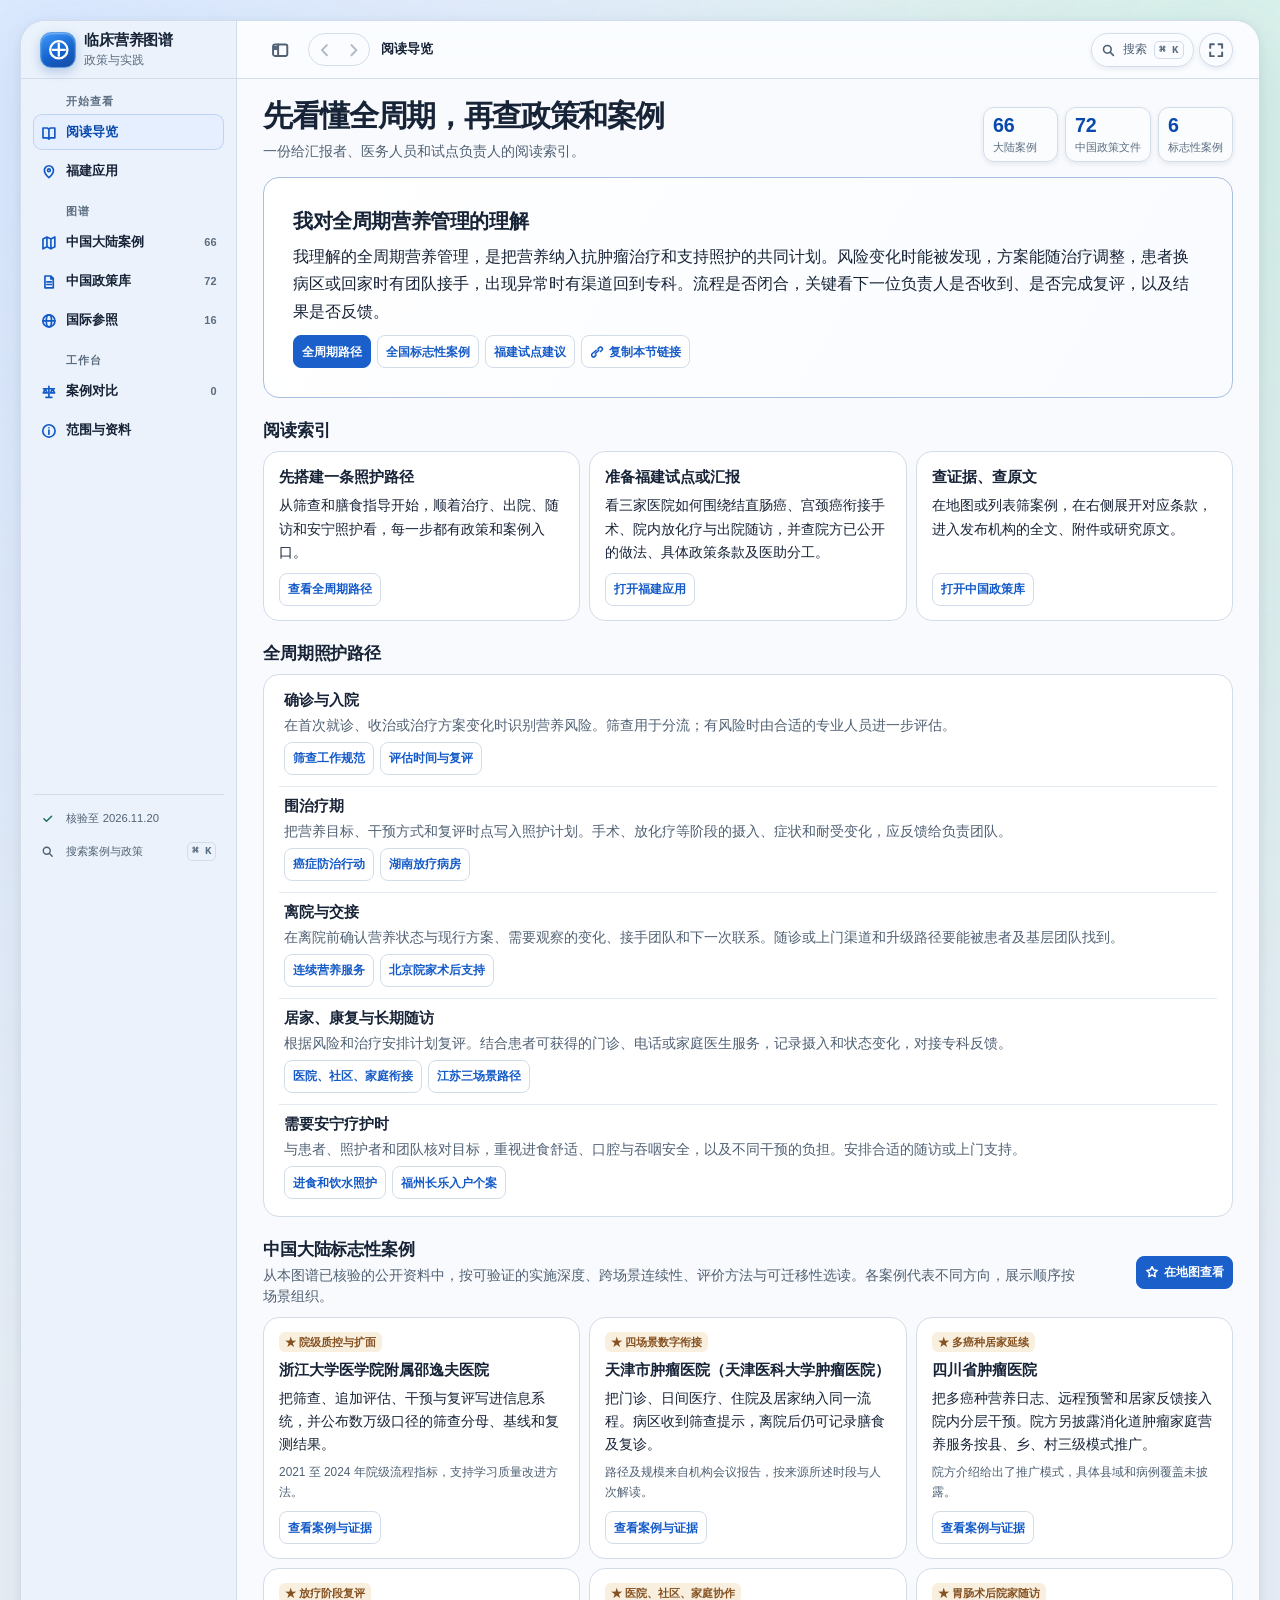
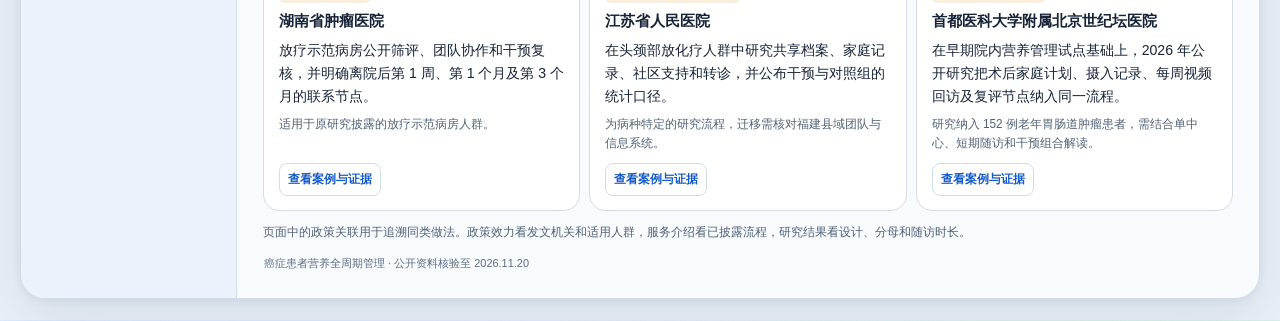
==== commit e51db6ba: "Add three standalone Fujian hospital comparison cases" ====
--- a/docs/index.html
+++ b/docs/index.html
@@ -499,7 +499,7 @@
   </div>
   <iframe id="source-frame" title="官方政策原件" referrerpolicy="no-referrer"></iframe>
 </dialog>
-<script type="application/json" id="data">{"cases":[{"id":"beijing-nst","province":"北京","country":null,"countryCode":null,"coordinates":null,"institution":"北京市朝阳区桓兴肿瘤医院","city":"北京","title":"营养支持小组牵头的肿瘤营养诊疗","date":null,"sourceType":"医院官网","url":"https://www.bjhxzlyy.com/Html/Departments/Main/Detail_163450.html","sourceTitle":"临床营养科·科室简介","summary":"营养支持小组（NST）为肿瘤患者提供筛查、评估、饮食指导、肠内及肠外营养与营养随访，覆盖围手术期和放化疗等阶段。","scope":"肿瘤专科医院住院患者及营养服务对象","category":"clinic","evidence":"临床营养科官网称全院住院患者营养风险筛查率为100%，有营养风险患者营养干预率为85%。网页没有给出统计期与随访频次。","steps":["screening","assessment","intervention","followup","coordination"],"cancers":["多癌种"],"process":[{"stage":"screening","detail":"住院端开展营养风险筛查，由营养支持小组接收营养风险患者。"},{"stage":"assessment","detail":"小组评估营养状况与肿瘤围术期、放疗或化疗的营养需要。"},{"stage":"intervention","detail":"按评估提供膳食、肠内或肠外营养与健康教育。"},{"stage":"followup","detail":"院方列有营养随访服务，未公布固定时点或覆盖比例。"}],"metrics":[{"label":"住院营养风险筛查率","value":"100%","context":"医院科室页自报，统计期及分母未披露。"},{"label":"营养风险患者干预率","value":"85%","context":"医院科室页自报，统计期及分母未披露。"}],"sources":[],"evidenceType":"program","links":[{"docId":"bj-nutrition","clauseId":"bj-nutri-5","reason":"肿瘤专科营养工作可对照北京市发布的临床营养流程。"},{"docId":"clinical-nutrition-2024","clauseId":"priority","reason":"案例公开了营养风险筛查或评估，可对照肿瘤重点人群要求。"},{"docId":"clinical-nutrition-2024","clauseId":"continuity","reason":"案例有出院衔接、康复指导或随访记录，可对照连续性服务方向。"},{"docId":"national-cancer-plan","clauseId":"support","reason":"案例的临床营养支持与癌症规范化诊疗要求相关。"},{"docId":"clinical-department-2022","clauseId":"team","reason":"团队配合或能力建设可参照临床营养科及营养支持小组职责。"}]},{"id":"tianjin-one-stop","province":"天津","country":null,"countryCode":null,"coordinates":null,"institution":"天津市肿瘤医院（天津医科大学肿瘤医院）","city":"天津","title":"覆盖门诊、日间、住院和居家的一站式营养诊疗","date":"2025-11","sourceType":"医院署名实践报告","url":"https://live.cnconf.com/uploads/news/file/2025/11/1762824526970996.pdf#page=51","sourceTitle":"肿瘤专科医院“五四三”策略驱动下“一站式营养诊疗矩阵”新模式的构建与实施","summary":"院方自2022年探索营养诊疗一站式服务，统一连接门诊、日间医疗、病房和居家。院内系统提醒筛查与会诊，线上可复诊，患者居家可记录膳食。","scope":"肿瘤专科医院，四类服务场景","category":"home","evidence":"院方会议论文集第50–52页。报告称营养风险筛查率由2022年的78.5%升至2024年的93.6%，营养状况评估由1,700增至6,270人次。报告也列出参与起草天津市临床营养科肠内营养诊疗技术质量规范的经历。","steps":["screening","assessment","intervention","monitoring","followup","coordination"],"cancers":["多癌种"],"process":[{"stage":"coordination","detail":"院方报告通过信息化方式衔接门诊、日间医疗、住院和居家四种场景。"},{"stage":"screening","detail":"院内系统向病区提醒执行营养筛查，按结果衔接会诊。"},{"stage":"monitoring","detail":"移动端支持患者记录膳食，营养团队可延续查看相关信息。"},{"stage":"followup","detail":"部分复诊可在线完成，使离院后的管理具备另一个服务入口。"}],"metrics":[{"label":"院方报告的筛查率","value":"78.5% → 93.6%","context":"2022 年至 2024 年，院方会议论文集自报。"},{"label":"营养状况评估量","value":"1,700 → 6,270 人次","context":"同口径为人次，非去重患者数，来源为院方会议论文集。"}],"sources":[{"title":"天津市肿瘤医院营养科","url":"https://www.tjmuch.com/system/2020/08/17/020039673.shtml"}],"evidenceType":"program","links":[{"docId":"tj-nutrition-plan","clauseId":"tj-plan-continuity","reason":"医院居家营养环节可对照天津的医院、社区和家庭长期管理方向。"},{"docId":"clinical-nutrition-2024","clauseId":"integrated","reason":"门诊、日间、住院、居家四类场景对应服务整合。"},{"docId":"clinical-nutrition-2024","clauseId":"priority","reason":"案例公开了营养风险筛查或评估，可对照肿瘤重点人群要求。"},{"docId":"clinical-nutrition-2024","clauseId":"continuity","reason":"案例有出院衔接、康复指导或随访记录，可对照连续性服务方向。"},{"docId":"national-cancer-plan","clauseId":"support","reason":"案例的临床营养支持与癌症规范化诊疗要求相关。"},{"docId":"clinical-department-2022","clauseId":"team","reason":"团队配合或能力建设可参照临床营养科及营养支持小组职责。"}]},{"id":"hebei-gi-ward","province":"河北","country":null,"countryCode":null,"coordinates":null,"institution":"河北医科大学第四医院（河北省肿瘤医院）","city":"石家庄","title":"胃肠肿瘤营养示范病房与出院延续服务","date":"2023-04-13","sourceType":"医院官网","url":"https://www.hbydsy.com/info/1012/5750.htm","sourceTitle":"全国首批！我院外三科获评“规范化外科营养诊疗示范病房”","summary":"外三科与营养科为胃肠肿瘤患者建立围手术期营养风险筛查、评估、个体方案、营养教育和出院延续路径，持续改进服务质量。","scope":"胃肠肿瘤患者，围手术期至出院后","category":"surgery","evidence":"院方公开示范病房实施内容。普外科护理团队另一篇院方报道补充了营养诊断、治疗护理、延续护理及质控体系。","steps":["screening","assessment","intervention","monitoring","discharge","followup","coordination"],"cancers":["胃肠道肿瘤"],"process":[{"stage":"screening","detail":"外科入院识别胃肠肿瘤患者的营养风险，和营养科衔接评估。"},{"stage":"intervention","detail":"围手术期制定个体方案，用患者营养教育配合治疗与护理。"},{"stage":"discharge","detail":"院方补充材料把营养诊断、延续护理和质控列入标准化流程。"},{"stage":"followup","detail":"医院报告存在离院后营养护理衔接。公开材料未列随访时点。"}],"metrics":[],"sources":[{"title":"普外科护理团队全程助力患者康复","url":"https://www.hbydsy.com/info/1012/6194.htm"}],"evidenceType":"program","links":[{"docId":"hb-sjz-nutrition-2030","clauseId":"hb-sjz-3-4","reason":"医院主要院区所在城市的方案明确癌症临床营养干预。"},{"docId":"cancer-diet-2017","clauseId":"escalation","reason":"胃肠肿瘤围术期可对照肿瘤患者膳食指导中的分层支持。"},{"docId":"clinical-nutrition-2024","clauseId":"priority","reason":"案例公开了营养风险筛查或评估，可对照肿瘤重点人群要求。"},{"docId":"clinical-nutrition-2024","clauseId":"continuity","reason":"案例有出院衔接、康复指导或随访记录，可对照连续性服务方向。"},{"docId":"national-cancer-plan","clauseId":"support","reason":"案例的临床营养支持与癌症规范化诊疗要求相关。"},{"docId":"clinical-department-2022","clauseId":"team","reason":"团队配合或能力建设可参照临床营养科及营养支持小组职责。"}]},{"id":"shanxi-digital-rt","province":"山西","country":null,"countryCode":null,"coordinates":null,"institution":"山西医科大学第一医院","city":"太原","title":"放疗科连接院内外的肿瘤全病程营养管理","date":"2024-04-07","sourceType":"省卫生健康委转载医院材料","url":"https://wjw.shanxi.gov.cn/xwzx/wzdt/202404/t20240407_9532893.shtml","sourceTitle":"山西医科大学第一医院放疗科主导申报项目成功入选国家卫生健康技术推广应用信息服务平台技术备选库","summary":"放疗科通过医患双端收集和分析营养问题，动态诊断，组织分阶梯营养干预、课程教育和技能训练，将治疗从院内延伸至院外。","scope":"放疗科及合作医院、科室，院内与院外","category":"home","evidence":"省卫健委转载院方报道。医院称项目已实践多年、累计超过1,000例，入选国家卫生健康技术推广应用信息服务平台技术备选库。报道未公布标准随访时间或对照数据。","steps":["assessment","intervention","monitoring","followup","coordination"],"cancers":["多癌种"],"process":[{"stage":"assessment","detail":"医患双端收集患者营养问题，由团队作动态营养诊断。"},{"stage":"intervention","detail":"组织阶梯干预，并提供分场景课程和技能指导。"},{"stage":"monitoring","detail":"软件连接院内与院外，支持反馈营养问题及调整。"},{"stage":"followup","detail":"通过院外使用把营养管理延长到离院后。机构未公布固定随访时间。"}],"metrics":[{"label":"累计实践","value":"超过 1,000 例","context":"省卫健委转载院方报告。累计起止年月与对照组未公布。"}],"sources":[],"evidenceType":"program","links":[{"docId":"sx-tumor-mdt","clauseId":"sx-mdt-723","reason":"省级肿瘤多学科诊疗标准将营养纳入团队扩展配置。"},{"docId":"national-nutrition-plan","clauseId":"continuity","reason":"院内外数字化管理可对照长期营养衔接。"},{"docId":"clinical-nutrition-2024","clauseId":"continuity","reason":"案例有出院衔接、康复指导或随访记录，可对照连续性服务方向。"},{"docId":"national-cancer-plan","clauseId":"support","reason":"案例的临床营养支持与癌症规范化诊疗要求相关。"},{"docId":"clinical-department-2022","clauseId":"team","reason":"团队配合或能力建设可参照临床营养科及营养支持小组职责。"}]},{"id":"inner-mongolia-clinical-nutrition","province":"内蒙古","country":null,"countryCode":null,"coordinates":null,"institution":"北京大学肿瘤医院内蒙古医院","city":"呼和浩特","title":"区域肿瘤中心的营养门诊、会诊和病房监测","date":null,"sourceType":"医院官网","url":"https://www.nmgzlyy.cn/ylhl/info/30","sourceTitle":"门诊科室·营养科","summary":"营养科为住院与门诊患者提供风险筛查、营养评估、治疗膳食、肠内与肠外营养支持，运用查房随病情调整方案。","scope":"肿瘤专科医院的临床营养服务","category":"clinic","evidence":"医院官网公布科室服务流程、多学科会诊及营养处方。所列服务覆盖院内和复诊门诊，公开材料未给出专门的出院随访流程。","steps":["screening","assessment","intervention","monitoring","coordination"],"cancers":["多癌种"],"process":[{"stage":"screening","detail":"营养团队面向肿瘤患者提供门诊及住院营养风险筛查。"},{"stage":"intervention","detail":"门诊和会诊覆盖治疗膳食以及肠内、肠外营养支持。"},{"stage":"monitoring","detail":"病房查房时根据病情和营养情况对方案作调整。"}],"metrics":[],"sources":[{"title":"消化道肿瘤中心建设","url":"https://www.nmgzlyy.cn/djztList/Info/4799"}],"evidenceType":"program","links":[{"docId":"nm-cancer-2030","clauseId":"nm-14","reason":"地区方案提供肿瘤专科营养支持的本地政策依据。"},{"docId":"clinical-nutrition-2024","clauseId":"priority","reason":"案例公开了营养风险筛查或评估，可对照肿瘤重点人群要求。"},{"docId":"national-cancer-plan","clauseId":"support","reason":"案例的临床营养支持与癌症规范化诊疗要求相关。"},{"docId":"clinical-department-2022","clauseId":"team","reason":"团队配合或能力建设可参照临床营养科及营养支持小组职责。"}]},{"id":"liaoning-crc-nutrition","province":"辽宁","country":null,"countryCode":null,"coordinates":null,"institution":"辽宁省肿瘤医院","city":"沈阳","title":"结直肠癌的营养评分与围手术期支持","date":"2024-12-06","sourceType":"医院官网","url":"https://www.lnchi.org.cn/yuangongban/staffscience/staffsciencenews/1864915217878650881.html","sourceTitle":"辽宁省肿瘤医院成功举办2024结直肠癌整合护理新进展学术交流会议","summary":"医院公开结直肠癌全程营养管理经验，包括营养评分、量化营养指标和制定营养方案。消化道外科与临床营养科也共同为患者提供术后饮食和营养教育。","scope":"结直肠及消化道肿瘤的临床经验与患教","category":"surgery","evidence":"院方继续教育报道记录本院临床营养团队的经验，另有患者患教和围手术营养培训材料。公开资料尚不足以验证营养随访频次、所及患者数和成效。","steps":["screening","assessment","intervention","coordination"],"cancers":["结直肠癌"],"process":[{"stage":"assessment","detail":"院方继续教育材料记录使用营养评分与量化指标识别围术期风险。"},{"stage":"intervention","detail":"由外科和临床营养科制定方案，并向患者讲解术后饮食与营养。"},{"stage":"coordination","detail":"培训和患教材料可核验跨科室合作，尚未公布出院营养随访。"}],"metrics":[],"sources":[{"title":"辽宁省肿瘤医院开展全民营养周健康科普系列公益活动","url":"https://www.lnchi.org.cn/ch/news/dynimac/1711561166637072385.html"},{"title":"肿瘤营养与消化道肿瘤护理培训","url":"https://www.lnchi.org.cn/ch/news/dynimac/1714516581759447041.html"}],"evidenceType":"program","links":[{"docId":"ln-nutrition-2030","clauseId":"ln-nutri-4-4-hospital","reason":"围手术期营养评估和支持可参照辽宁省的住院营养诊疗流程。"},{"docId":"pg-sga-2017","clauseId":"method","reason":"围手术期营养评估可对照肿瘤营养评估工具的使用范围。"},{"docId":"clinical-nutrition-2024","clauseId":"priority","reason":"案例公开了营养风险筛查或评估，可对照肿瘤重点人群要求。"},{"docId":"national-cancer-plan","clauseId":"support","reason":"案例的临床营养支持与癌症规范化诊疗要求相关。"},{"docId":"clinical-department-2022","clauseId":"team","reason":"团队配合或能力建设可参照临床营养科及营养支持小组职责。"}]},{"id":"jilin-community-link","province":"吉林","country":null,"countryCode":null,"coordinates":null,"institution":"吉林省肿瘤医院、吉林省营养师协会","city":"长春","title":"肿瘤营养闭环延伸至社区与家庭","date":"2026-09-23","sourceType":"医院官网","url":"https://jlszlyy.com/newszx/29180","sourceTitle":"全民营养科普与慢病人群营养管理公益项目在吉林省肿瘤医院正式启动","summary":"院方公开已常态化开展肿瘤营养风险筛查、多学科评估、个体方案与随访。2026年启动公益项目，把营养咨询、膳食记录和院外指导延伸到社区和家庭。","scope":"肿瘤患者、合并慢病患者及公益服务对象","category":"network","evidence":"医院报道同时描述已建立的临床流程和新启动的公益服务。同期“一病二方”模式把营养与复诊指导写入可带回家的个体化处方。公益项目的患者结局尚未披露。","steps":["screening","assessment","intervention","monitoring","discharge","followup","coordination"],"cancers":["多癌种"],"process":[{"stage":"screening","detail":"院内流程常态化识别营养风险，按需分流到多学科评估。"},{"stage":"intervention","detail":"个体化方案包括饮食指导。另一份院方材料示范将营养及复诊建议写入带回家处方。"},{"stage":"followup","detail":"2026 年公益项目将咨询、膳食记录和院外指导延伸到社区及家庭。"}],"metrics":[],"sources":[{"title":"一病二方，双管齐下！吉林省肿瘤医院推出肿瘤诊疗服务新模式","url":"https://jlszlyy.com/newszx/29151"}],"evidenceType":"program","links":[{"docId":"jl-nutrition-2030","clauseId":"jl-nutri-4-4-cancer","reason":"本省临床营养行动明确癌症干预及医院、社区、家庭长期衔接。"},{"docId":"national-nutrition-plan","clauseId":"continuity","reason":"社区与家庭延伸对应国家计划中的跨场景长期管理。"},{"docId":"clinical-nutrition-2024","clauseId":"priority","reason":"案例公开了营养风险筛查或评估，可对照肿瘤重点人群要求。"},{"docId":"clinical-nutrition-2024","clauseId":"continuity","reason":"案例有出院衔接、康复指导或随访记录，可对照连续性服务方向。"},{"docId":"national-cancer-plan","clauseId":"support","reason":"案例的临床营养支持与癌症规范化诊疗要求相关。"},{"docId":"clinical-department-2022","clauseId":"team","reason":"团队配合或能力建设可参照临床营养科及营养支持小组职责。"}]},{"id":"heilongjiang-nst","province":"黑龙江","country":null,"countryCode":null,"coordinates":null,"institution":"哈尔滨医科大学附属第四医院","city":"哈尔滨","title":"营养支持小组负责肿瘤内科营养管理","date":null,"sourceType":"医院官网转载病例报道","url":"https://ydsy.hrbmu.edu.cn/info/1020/1187.htm","sourceTitle":"哈医大四院营养治疗为肿瘤患者护航","summary":"医院设有肿瘤营养专病门诊与示范病房营养支持小组。公开的食管癌会诊案例展示营养筛查、整体评估、营养诊断和膳食处方，营养科另列营养随访服务。","scope":"营养门诊、住院及肿瘤放疗支持","category":"ward","evidence":"医院官网披露实际食管癌患者会诊过程和专病门诊、营养支持小组建设。营养科简介列明可为肿瘤等患者开展营养随访，未披露病例本人的院外随访情况。","steps":["screening","assessment","intervention","followup","coordination"],"cancers":["食管癌","多癌种"],"process":[{"stage":"assessment","detail":"院方发表的食管癌患者会诊案例记录筛查后的整体营养评估和诊断。"},{"stage":"intervention","detail":"临床会诊形成个体化膳食处方，院内设营养支持小组和肿瘤营养门诊。"},{"stage":"followup","detail":"科室服务页列出营养随访，个案页面未交代该患者的院外随访。"}],"metrics":[],"sources":[{"title":"哈尔滨医科大学附属第四医院营养科","url":"https://ydsy.hrbmu.edu.cn/ylgk/ksjs/fssks/yyk.htm"}],"evidenceType":"program","links":[{"docId":"esophagus-guide-2022","clauseId":"assessment","reason":"院方披露食管癌营养会诊个案，可对照该癌种的评估要求。"},{"docId":"clinical-nutrition-2024","clauseId":"priority","reason":"案例公开了营养风险筛查或评估，可对照肿瘤重点人群要求。"},{"docId":"clinical-nutrition-2024","clauseId":"continuity","reason":"案例有出院衔接、康复指导或随访记录，可对照连续性服务方向。"},{"docId":"national-cancer-plan","clauseId":"support","reason":"案例的临床营养支持与癌症规范化诊疗要求相关。"},{"docId":"clinical-department-2022","clauseId":"team","reason":"团队配合或能力建设可参照临床营养科及营养支持小组职责。"}]},{"id":"shanghai-breast-nutrition","province":"上海","country":null,"countryCode":null,"coordinates":null,"institution":"复旦大学附属肿瘤医院","city":"上海","title":"专病营养服务接入乳腺康复多学科门诊","date":null,"sourceType":"医院官网","url":"https://www.shca.org.cn/Home/department/intro/id/317/pid/56.shtml","sourceTitle":"复旦大学附属肿瘤医院·营养科","summary":"开展营养筛查、评估、体成分测试、查房和会诊，提供治疗膳食与肠内营养，并参与乳腺康复多学科门诊。","scope":"专病门诊、住院、治疗与乳腺康复多学科门诊","category":"clinic","evidence":"医院官网列出实际开展的营养服务，包括围手术期以及放化疗后吞咽困难、胃肠道反应、食欲下降等问题的处理。院外随访安排未在此材料中披露。","steps":["screening","assessment","intervention","monitoring","coordination"],"cancers":["乳腺癌","多癌种"],"process":[{"stage":"assessment","detail":"专业服务包含营养风险评估、体成分测量与入院会诊。"},{"stage":"intervention","detail":"按围手术期、放化疗后的进食问题开展膳食指导或肠内营养。"},{"stage":"coordination","detail":"营养专业人员参与乳腺康复多学科门诊，为专病团队提供支持。"}],"metrics":[],"sources":[{"title":"临床营养科主任公开出诊范围","url":"https://www.shca.org.cn/Expert?code=6493"}],"evidenceType":"program","links":[{"docId":"sh-cancer-2030","clauseId":"sh-13","reason":"乳腺康复多学科门诊可对照诊疗协作要求。"},{"docId":"sh-cancer-2030","clauseId":"sh-14","reason":"社区康复膳食指导是该院内门诊服务可衔接的环节。"},{"docId":"clinical-nutrition-2024","clauseId":"priority","reason":"案例公开了营养风险筛查或评估，可对照肿瘤重点人群要求。"},{"docId":"national-cancer-plan","clauseId":"support","reason":"案例的临床营养支持与癌症规范化诊疗要求相关。"},{"docId":"clinical-department-2022","clauseId":"team","reason":"团队配合或能力建设可参照临床营养科及营养支持小组职责。"}]},{"id":"jiangsu-gi-eras","province":"江苏","country":null,"countryCode":null,"coordinates":null,"institution":"常州市第一人民医院","city":"常州","title":"胃肠肿瘤外科营养筛查至随访","date":"2025-07-24","sourceType":"市卫生健康委刊载医院材料","url":"https://wjw.changzhou.gov.cn/html/wsj/2025/ABQHCOHK_0724/75730.html","sourceTitle":"市一院获评“全国静脉疾病规范化诊疗中心省级示范中心”和“全国规范化外科营养诊疗示范病房”称号","summary":"胃肠外科和临床营养科将营养管理纳入加速康复外科，借助数字化工具衔接筛查、评估、干预与随访。","scope":"胃肠道肿瘤患者，围手术与营养随访","category":"surgery","evidence":"常州市卫健委刊载医院材料，确认获评全国规范化外科营养诊疗示范病房，并说明实际管理路径，未披露分癌种覆盖率或随访频率。","steps":["screening","assessment","intervention","followup","coordination"],"cancers":["胃肠道肿瘤"],"process":[{"stage":"screening","detail":"把营养风险识别和进一步评估纳入胃肠肿瘤加速康复外科。"},{"stage":"intervention","detail":"由胃肠外科与临床营养科开展个体化营养支持。"},{"stage":"followup","detail":"用数字化工具连接诊疗和营养随访。市卫健委发布资料未细分随访频次。"}],"metrics":[],"sources":[],"evidenceType":"program","links":[{"docId":"clinical-nutrition-2024","clauseId":"continuity","reason":"外科病房开展随访可对照连续营养服务目标。"},{"docId":"clinical-nutrition-2024","clauseId":"priority","reason":"案例公开了营养风险筛查或评估，可对照肿瘤重点人群要求。"},{"docId":"national-cancer-plan","clauseId":"support","reason":"案例的临床营养支持与癌症规范化诊疗要求相关。"},{"docId":"clinical-department-2022","clauseId":"team","reason":"团队配合或能力建设可参照临床营养科及营养支持小组职责。"}]},{"id":"zhejiang-quality","province":"浙江","country":null,"countryCode":null,"coordinates":null,"institution":"浙江大学医学院附属邵逸夫医院","city":"杭州","title":"国家级肿瘤营养指导中心与持续质量改进","date":"2025-09-02","sourceType":"原创医院管理实践研究","url":"https://cs.medjournals.cn/article/doi/full/10.3760/cma.j.cn111325-20241025-00902","sourceTitle":"某院肿瘤患者营养指导中心建设实践","summary":"肿瘤营养指导中心自2019年建设，通过制度、人员培训、信息化与动态质控，开展筛查、评估、干预、再干预和随访。","scope":"肿瘤患者营养指导中心","category":"clinic","evidence":"《中华医院管理杂志》刊载的院方研究报告，2021—2024年营养筛查率从64.31%（21,367/33,223）升至100%（33,159/33,159），有营养风险患者进一步营养评估率从18.94%增至49.82%。这是该院报告的过程指标。","steps":["screening","assessment","intervention","monitoring","followup","coordination"],"cancers":["多癌种"],"process":[{"stage":"screening","detail":"建设规范筛查入口和信息化记录机制。"},{"stage":"assessment","detail":"识别高风险患者后开展进一步营养评估，记录变化。"},{"stage":"monitoring","detail":"将干预后复评、再干预及定期质控会议纳入持续质量改进。"},{"stage":"followup","detail":"流程公开包括随访，公开统计以院内筛查和高风险详评为主。"}],"metrics":[{"label":"营养筛查率","value":"64.31% → 100%","context":"机构建设研究报告，2021 至 2024 年，21,367/33,223 → 33,159/33,159。"},{"label":"高风险详评率","value":"18.94% → 49.82%","context":"机构建设研究报告。两项指标反映流程执行，不能直接衡量治疗结局。"}],"sources":[{"title":"邵逸夫医院国家级肿瘤患者营养指导中心建设报道","url":"https://www.srrsh.com/articleInfo/4780"},{"title":"医院临床营养科介绍","url":"https://www.srrsh.com/uploads/20250108/202501082234157797.pdf"}],"evidenceType":"study","links":[{"docId":"zj-nutrition-2030","clauseId":"zj-nutri-3-4-hospital","reason":"医院营养中心的筛查和干预对应省级住院临床营养工作机制。"},{"docId":"quality-2026","clauseId":"assessment","reason":"公开的营养筛查、进一步评估及质量改进与年度质控目标相关。"},{"docId":"clinical-nutrition-2024","clauseId":"priority","reason":"案例公开了营养风险筛查或评估，可对照肿瘤重点人群要求。"},{"docId":"clinical-nutrition-2024","clauseId":"continuity","reason":"案例有出院衔接、康复指导或随访记录，可对照连续性服务方向。"},{"docId":"national-cancer-plan","clauseId":"support","reason":"案例的临床营养支持与癌症规范化诊疗要求相关。"},{"docId":"clinical-department-2022","clauseId":"team","reason":"团队配合或能力建设可参照临床营养科及营养支持小组职责。"}]},{"id":"anhui-gi-ward","province":"安徽","country":null,"countryCode":null,"coordinates":null,"institution":"皖南医学院第一附属医院（弋矶山医院）","city":"芜湖","title":"胃肠外科从入院筛查到出院后营养随访","date":"2024-04-22","sourceType":"医学院官网","url":"https://whw.wnmc.edu.cn/info/1121/4621.htm","sourceTitle":"皖南医学院第一附属医院胃肠外科获批全国“规范化外科营养诊疗示范病房”","summary":"胃肠外科组织外科营养诊疗小组，把住院筛查评估、围手术期营养支持、动态营养诊疗和出院后随访纳入同一路径。","scope":"胃肠外科，围手术期至出院后","category":"surgery","evidence":"医学院官网公开附属医院获评全国规范化外科营养诊疗示范病房及实施路径。原文为胃肠外科工作，未披露分病种覆盖情况。","steps":["screening","assessment","intervention","monitoring","followup","coordination"],"cancers":["胃肠道肿瘤"],"process":[{"stage":"screening","detail":"胃肠外科工作路径纳入住院营养风险筛查与评估。"},{"stage":"intervention","detail":"外科营养诊疗小组联动提供围手术期支持。"},{"stage":"monitoring","detail":"在院期间可动态管理营养诊疗。"},{"stage":"followup","detail":"原文记录出院后随访，尚无分癌种完成率。"}],"metrics":[],"sources":[],"evidenceType":"program","links":[{"docId":"clinical-nutrition-2024","clauseId":"priority","reason":"案例公开了营养风险筛查或评估，可对照肿瘤重点人群要求。"},{"docId":"clinical-nutrition-2024","clauseId":"continuity","reason":"案例有出院衔接、康复指导或随访记录，可对照连续性服务方向。"},{"docId":"national-cancer-plan","clauseId":"support","reason":"案例的临床营养支持与癌症规范化诊疗要求相关。"},{"docId":"clinical-department-2022","clauseId":"team","reason":"团队配合或能力建设可参照临床营养科及营养支持小组职责。"}]},{"id":"fujian-nutrition-ward","province":"福建","country":null,"countryCode":null,"coordinates":null,"institution":"宁德市闽东医院","city":"福安","title":"胃肠外科营养示范病房连接住院与出院后","date":"2024-04-10","sourceType":"医院供稿／省级媒体发布","url":"https://nd.fjsen.com/wap/2024-04/10/content_31619092.htm","sourceTitle":"喜讯！闽东医院胃肠、小儿外科获批全国“规范化外科营养诊疗示范病房”","summary":"胃肠、小儿外科组建外科营养诊疗小组，联合临床营养科开展入院筛查和评估、围手术期营养干预及出院后营养随访。","scope":"胃肠及小儿外科示范病房，包括胃肠肿瘤围手术患者","category":"ward","evidence":"东南网刊载闽东医院供稿，明确公开医院通过外科营养示范病房评审及上述工作路径。原文覆盖胃肠外科患者，未公布癌种分层或随访结局。","steps":["screening","assessment","intervention","monitoring","followup","coordination"],"cancers":["胃肠道肿瘤"],"process":[{"stage":"coordination","detail":"胃肠和小儿外科与临床营养科组织外科营养小组。"},{"stage":"assessment","detail":"示范病房把入院筛查和评估纳入围手术路径。"},{"stage":"intervention","detail":"为围手术期患者提供营养干预。"},{"stage":"followup","detail":"出院后提供营养随访，来源没有按癌种报告随访结局。"}],"metrics":[],"sources":[],"evidenceType":"program","links":[{"docId":"fj-nutrition-plan","clauseId":"fj-plan-team","reason":"营养示范病房可对照福建计划的住院营养路径及多学科支持。"},{"docId":"clinical-nutrition-2024","clauseId":"priority","reason":"案例公开了营养风险筛查或评估，可对照肿瘤重点人群要求。"},{"docId":"clinical-nutrition-2024","clauseId":"continuity","reason":"案例有出院衔接、康复指导或随访记录，可对照连续性服务方向。"},{"docId":"national-cancer-plan","clauseId":"support","reason":"案例的临床营养支持与癌症规范化诊疗要求相关。"},{"docId":"clinical-department-2022","clauseId":"team","reason":"团队配合或能力建设可参照临床营养科及营养支持小组职责。"}]},{"id":"jiangxi-gi-study","province":"江西","country":null,"countryCode":null,"coordinates":null,"institution":"吉安市中心人民医院","city":"吉安","title":"胃肠恶性肿瘤围手术期营养管理研究","date":"2026-01-28","sourceType":"原创临床研究","url":"https://bpgweb.azurewebsites.net/1009-3079/full/v34/i1/44.htm","sourceTitle":"基于NRS2002的全程营养管理方案在胃肠道恶性肿瘤患者围术期中的应用效果","summary":"团队在单中心研究中对胃肠恶性肿瘤患者开展术前筛查、分层营养评估和术前支持，术后动态调整营养方案，出院后通过微信延续指导。","scope":"84例首次接受手术的胃肠恶性肿瘤患者","category":"research","evidence":"原创研究纳入84例，观察组和对照组各42例，随访至出院后3个月。论文报告术后并发症为2/42与9/42。证据限该院、该研究人群和随访期。","steps":["screening","assessment","intervention","monitoring","discharge","followup","coordination"],"cancers":["胃肠道肿瘤"],"process":[{"stage":"screening","detail":"首次手术前按纳入研究的流程筛查并评估营养风险。"},{"stage":"intervention","detail":"提供术前支持，术后按病情与耐受动态调整。"},{"stage":"discharge","detail":"出院后营养教育在微信延续，以便利患者和护理人员沟通。"},{"stage":"followup","detail":"研究随访截至出院后 3 个月。"}],"metrics":[{"label":"研究样本","value":"84 例","context":"观察组与对照组各 42 例。"},{"label":"术后并发症","value":"2/42 对 9/42","context":"单中心研究组与对照组，适用范围限于研究入组病例。"}],"sources":[{"title":"《世界华人消化杂志》论文原文 PDF","url":"https://f6publishing.blob.core.windows.net/6d2500c6-d858-44a5-a4ca-ab5b39faaadd/WCJD-34-44-with-cover.pdf"}],"evidenceType":"study","links":[{"docId":"jx-cancer-2027","clauseId":"jx-6","reason":"省级方案要求加强癌症患者营养及康复指导，可与该研究的实践路径对照。"},{"docId":"clinical-nutrition-2024","clauseId":"priority","reason":"案例公开了营养风险筛查或评估，可对照肿瘤重点人群要求。"},{"docId":"clinical-nutrition-2024","clauseId":"continuity","reason":"案例有出院衔接、康复指导或随访记录，可对照连续性服务方向。"},{"docId":"national-cancer-plan","clauseId":"support","reason":"案例的临床营养支持与癌症规范化诊疗要求相关。"},{"docId":"clinical-department-2022","clauseId":"team","reason":"团队配合或能力建设可参照临床营养科及营养支持小组职责。"}]},{"id":"shandong-digital-clinic","province":"山东","country":null,"countryCode":null,"coordinates":null,"institution":"山东第一医科大学附属省立医院（山东省立医院）","city":"济南","title":"肿瘤营养专病门诊与数字化持续管理","date":"2026-01-16","sourceType":"医院官网","url":"https://www.sph.com.cn/Html/News/Articles/36708.html","sourceTitle":"肿瘤营养门诊——精准营养干预，赋能肿瘤全周期治疗","summary":"癌症患者可在专病门诊接受营养风险筛查、人体成分分析及个体化营养处方。科室平台支持动态监测、移动端膳食日志、复诊提醒和随访。","scope":"确诊肿瘤患者，手术、放化疗、靶向或免疫治疗等","category":"clinic","evidence":"院方的肿瘤门诊与特医食品管理资料分别公开适用人群、分治疗阶段处方和系统化随访。特医食品平台覆盖多个病种。","steps":["screening","assessment","intervention","monitoring","followup","coordination"],"cancers":["多癌种"],"process":[{"stage":"assessment","detail":"为肿瘤专病门诊患者做风险筛查、人体成分分析和营养评估。"},{"stage":"intervention","detail":"处方按手术、放化疗等临床治疗阶段调整。"},{"stage":"monitoring","detail":"科室平台可记录膳食日志和指标，支持复诊提醒及随访。"}],"metrics":[],"sources":[{"title":"山东省立医院临床营养科·特医食品规范化管理","url":"https://www.sph.com.cn/Html/News/Articles/39079.html"}],"evidenceType":"program","links":[{"docId":"fsmp-use-2026","clauseId":"records","reason":"院方公开特医食品和随访信息化路径，可对照临床记录要求。"},{"docId":"clinical-nutrition-2024","clauseId":"priority","reason":"案例公开了营养风险筛查或评估，可对照肿瘤重点人群要求。"},{"docId":"clinical-nutrition-2024","clauseId":"continuity","reason":"案例有出院衔接、康复指导或随访记录，可对照连续性服务方向。"},{"docId":"national-cancer-plan","clauseId":"support","reason":"案例的临床营养支持与癌症规范化诊疗要求相关。"},{"docId":"clinical-department-2022","clauseId":"team","reason":"团队配合或能力建设可参照临床营养科及营养支持小组职责。"}]},{"id":"henan-crc-surgery","province":"河南","country":null,"countryCode":null,"coordinates":null,"institution":"河南中医药大学附属郑州市大肠肛门病医院（河南省中医消化病医院）","city":"郑州","title":"将结直肠癌营养支持纳入加速康复外科","date":"2026-01-29","sourceType":"医院官网","url":"https://www.zzgcyy.com/news/772.html","sourceTitle":"精准营养，修复机能 河南省中医消化病医院探索消化道疾病综合治疗的新路径","summary":"医院对拟行手术的结直肠癌等患者开展术前筛查和评估、个体化营养支持及术后早期支持。其消化道疾病营养服务还包括住院评估调整与出院后营养随访。","scope":"结直肠癌等消化道疾病围手术营养及医院通用随访","category":"surgery","evidence":"医院官网报道区分结直肠癌围手术流程与更广泛的消化道疾病服务。该网页详细报道的单个治疗案例为非癌症消化道疾病，肿瘤随访覆盖率未披露。","steps":["screening","assessment","intervention","monitoring","followup","coordination"],"cancers":["结直肠癌"],"process":[{"stage":"screening","detail":"结直肠癌围术期路径将营养风险筛查前移到手术前。"},{"stage":"intervention","detail":"在个体化术前支持后，安排术后早期营养干预。"},{"stage":"followup","detail":"营养随访属于机构面向消化道疾病的服务介绍，肿瘤患者覆盖比例未公布。"}],"metrics":[],"sources":[{"title":"河南省中医消化病医院·临床营养科","url":"https://www.zzgcyy.com/service/department/29.html"}],"evidenceType":"program","links":[{"docId":"national-cancer-plan","clauseId":"support","reason":"结直肠癌围手术期纳入营养支持，对应癌症规范化诊疗要求。"},{"docId":"clinical-nutrition-2024","clauseId":"priority","reason":"案例公开了营养风险筛查或评估，可对照肿瘤重点人群要求。"},{"docId":"clinical-nutrition-2024","clauseId":"continuity","reason":"案例有出院衔接、康复指导或随访记录，可对照连续性服务方向。"},{"docId":"clinical-department-2022","clauseId":"team","reason":"团队配合或能力建设可参照临床营养科及营养支持小组职责。"}]},{"id":"hubei-home-nursing","province":"湖北","country":null,"countryCode":null,"coordinates":null,"institution":"湖北省肿瘤医院","city":"武汉","title":"肿瘤营养护理从住院评估延伸至居家","date":null,"sourceType":"医院官网","url":"https://www.hbch.com.cn/archive/1-78-5041.html","sourceTitle":null,"summary":"营养专科护理小组面向住院及门诊患者实施风险筛查和评估，与营养师、医师制定个人营养支持方案，联合临床科室查房，并为出院患者提供营养随访及居家营养管理。","scope":"肿瘤专科营养护理小组服务的住院和门诊患者","category":"home","evidence":"院方公开了小组服务流程和分工，未列随访频次或患者结局。","steps":["screening","assessment","intervention","discharge","followup","coordination"],"cancers":["多癌种"],"process":[{"stage":"assessment","detail":"营养护理小组服务住院和门诊患者，开展风险筛查与评估。"},{"stage":"intervention","detail":"营养护士与医师、营养师制定方案，并联合科室进行营养查房。"},{"stage":"discharge","detail":"出院患者可获得居家营养管理与随访。"}],"metrics":[],"sources":[{"url":"https://www.hbch.com.cn/archive/1-88-8800.html","title":"院方质控进展与筛查率"}],"evidenceType":"program","links":[{"docId":"hb-wuhan-nutrition-plan","clauseId":"hb-wh-plan-42","reason":"机构所在武汉市的方案把癌症纳入相关慢病长期营养管理。"},{"docId":"quality-2022","clauseId":"screen","reason":"院方另公布 24 小时营养筛查质控，便于对照相应国家指标。"},{"docId":"clinical-nutrition-2024","clauseId":"priority","reason":"案例公开了营养风险筛查或评估，可对照肿瘤重点人群要求。"},{"docId":"clinical-nutrition-2024","clauseId":"continuity","reason":"案例有出院衔接、康复指导或随访记录，可对照连续性服务方向。"},{"docId":"national-cancer-plan","clauseId":"support","reason":"案例的临床营养支持与癌症规范化诊疗要求相关。"},{"docId":"clinical-department-2022","clauseId":"team","reason":"团队配合或能力建设可参照临床营养科及营养支持小组职责。"}]},{"id":"hunan-radiotherapy","province":"湖南","country":null,"countryCode":null,"coordinates":null,"institution":"湖南省肿瘤医院","city":"长沙","title":"放疗营养示范病房公布出院后随访节点","date":"2026-08-18","sourceType":"原创研究","url":"https://zlyx.ijournals.cn/zlyx/article/html/202603014","sourceTitle":null,"summary":"放疗营养示范病房以多学科团队落实营养风险筛查、三级营养诊断、规范化干预和动态监测，安排出院后第 1 周、第 1 个月及第 3 个月的营养随访。","scope":"放疗营养示范病房服务对象","category":"ward","evidence":"原作者报告示范病房的质控与照护流程，覆盖放疗示范病房人群。","steps":["screening","assessment","intervention","monitoring","discharge","followup","coordination"],"cancers":["多癌种"],"process":[{"stage":"screening","detail":"示范病房在接诊时识别营养风险，根据三级营养诊断安排后续服务。"},{"stage":"assessment","detail":"营养护士与医生、营养专业人员共同完成分层评估。"},{"stage":"intervention","detail":"将营养诊疗嵌入肿瘤放疗照护，按个体情况安排支持。"},{"stage":"monitoring","detail":"团队持续观察干预效果并将执行情况纳入病房质控。"},{"stage":"followup","detail":"出院第 1 周、第 1 个月及第 3 个月安排营养随访。"}],"metrics":[{"label":"已公开的院外节点","value":"3 个","context":"出院后第 1 周、第 1 个月、第 3 个月，适用于论文所述示范病房。"}],"sources":[{"url":"https://zlyx.ijournals.cn/zlyx/article/pdf/202603014","title":"研究全文 PDF"}],"evidenceType":"study","links":[{"docId":"hun-hospital-review","clauseId":"hun-review-nutri","reason":"放疗病房建立的质控流程可对照湖南最新的临床营养专业质控指标。"},{"docId":"pg-sga-2017","clauseId":"schedule","reason":"放疗病房动态复评和定期随访可对照标准中的住院与居家评估时间。"},{"docId":"clinical-nutrition-2024","clauseId":"priority","reason":"案例公开了营养风险筛查或评估，可对照肿瘤重点人群要求。"},{"docId":"clinical-nutrition-2024","clauseId":"continuity","reason":"案例有出院衔接、康复指导或随访记录，可对照连续性服务方向。"},{"docId":"national-cancer-plan","clauseId":"support","reason":"案例的临床营养支持与癌症规范化诊疗要求相关。"},{"docId":"clinical-department-2022","clauseId":"team","reason":"团队配合或能力建设可参照临床营养科及营养支持小组职责。"}]},{"id":"guangdong-nutrition-center","province":"广东","country":null,"countryCode":null,"coordinates":null,"institution":"中山大学附属第六医院","city":"广州","title":"肿瘤营养指导中心建立住院至门诊随访路径","date":"2026-01-05","sourceType":"院方供稿","url":"https://static.nfnews.com/content/202601/05/c12054082.html?enterColumnId=59","sourceTitle":null,"summary":"肿瘤科设营养治疗小组，入院 24 小时内进行营养风险和肌少症风险筛查。对高风险者做进一步评估，为营养不良患者制定分层方案，并开展营养教育及门诊随访。2025 年 12 月通过项目现场验收。","scope":"肿瘤科住院及后续门诊随访服务对象","category":"ward","evidence":"评审查阅病例与随访记录。医院公开了流程和措施，未披露长期效果或随访到达率。","steps":["screening","assessment","intervention","followup","coordination"],"cancers":["多癌种"],"process":[{"stage":"screening","detail":"入院 24 小时内同时识别营养风险与肌少症风险。"},{"stage":"assessment","detail":"筛出高风险患者后进一步营养评估。"},{"stage":"intervention","detail":"由营养治疗小组制定分层支持方案，并辅以营养教育。"},{"stage":"followup","detail":"院方报告已建立门诊随访，未公布随访完成率。"}],"metrics":[{"label":"入院筛查时限","value":"24 小时内","context":"机构公开路径同时提及营养风险和肌少症风险。"}],"sources":[{"url":"https://www.gzcancer.com/ksdh/ptks/lcyyk.htm","title":"省内另一实践：广州医科大学附属肿瘤医院动态营养查房"}],"evidenceType":"program","links":[{"docId":"gd-nutrition-plan","clauseId":"gd-plan-continuity","reason":"病例管理中的分层支持和随访与广东的临床营养行动相关。"},{"docId":"clinical-department-2022","clauseId":"screen24","reason":"院方已报告入院 24 小时内风险筛查。"},{"docId":"clinical-nutrition-2024","clauseId":"priority","reason":"案例公开了营养风险筛查或评估，可对照肿瘤重点人群要求。"},{"docId":"clinical-nutrition-2024","clauseId":"continuity","reason":"案例有出院衔接、康复指导或随访记录，可对照连续性服务方向。"},{"docId":"national-cancer-plan","clauseId":"support","reason":"案例的临床营养支持与癌症规范化诊疗要求相关。"},{"docId":"clinical-department-2022","clauseId":"team","reason":"团队配合或能力建设可参照临床营养科及营养支持小组职责。"}]},{"id":"guangxi-radiotherapy","province":"广西","country":null,"countryCode":null,"coordinates":null,"institution":"广西医科大学第一附属医院","city":"南宁","title":"放疗营养示范病房把筛查、干预和随访串联","date":"2023-07-05","sourceType":"医院官网","url":"https://www.gxmuyfy.cn/news/newsksdt/25299.html","sourceTitle":null,"summary":"放疗科建立从入院到出院、放疗前中后的营养路径。团队开展营养筛查评估、动态调整阶梯营养治疗，并在线上线下开展营养指导和随访。","scope":"放疗专病营养病房患者","category":"ward","evidence":"院方公开了营养支持团队的分工与标准化流程，未公布覆盖人数或院外随访频次。","steps":["screening","assessment","intervention","monitoring","discharge","followup","coordination"],"cancers":["多癌种"],"process":[{"stage":"screening","detail":"将筛查评估列入放疗前和入院路径。"},{"stage":"intervention","detail":"放疗过程中按阶梯营养方案进行干预，按动态评估调整。"},{"stage":"discharge","detail":"由营养支持团队把出院营养指导纳入临床路径。"},{"stage":"followup","detail":"通过线上线下方式开展后续指导与随访。"}],"metrics":[],"sources":[{"title":"广西肿瘤营养护理技术下沉至三江县人民医院","url":"https://www.gxmu.edu.cn/news/fsyyxw/t231339.html"}],"evidenceType":"program","links":[{"docId":"cancer-diet-2017","clauseId":"escalation","reason":"示范病房实施阶梯营养干预与放疗期动态调整。"},{"docId":"clinical-nutrition-2024","clauseId":"priority","reason":"案例公开了营养风险筛查或评估，可对照肿瘤重点人群要求。"},{"docId":"clinical-nutrition-2024","clauseId":"continuity","reason":"案例有出院衔接、康复指导或随访记录，可对照连续性服务方向。"},{"docId":"national-cancer-plan","clauseId":"support","reason":"案例的临床营养支持与癌症规范化诊疗要求相关。"},{"docId":"clinical-department-2022","clauseId":"team","reason":"团队配合或能力建设可参照临床营养科及营养支持小组职责。"}]},{"id":"hainan-mdt","province":"海南","country":null,"countryCode":null,"coordinates":null,"institution":"海南省肿瘤医院","city":"海口","title":"整合医学中心将营养治疗纳入肿瘤多学科服务","date":"2024-07-19","sourceType":"医院管理机构官网","url":"https://www.dycmyl.com/newsinfo/7460939.html","sourceTitle":null,"summary":"海南省肿瘤医院整合肿瘤外科、内科、康复、营养等专业，提供围术期营养指导。2026 年另有病例报道记录同院一个复杂手术患者接受术前和术后个体化营养支持。","scope":"癌症中心多学科围手术期服务","category":"network","evidence":"中心服务和患者个案均有公开材料。集团报道未说明癌症营养随访的固定安排或覆盖率。","steps":["assessment","intervention","coordination"],"cancers":["多癌种"],"process":[{"stage":"coordination","detail":"整合医学中心汇集肿瘤外科、内科、康复、疼痛及营养团队。"},{"stage":"intervention","detail":"围术期营养指导是中心公布的服务之一。补充病例材料记录一次术前与术后个体化支持。"}],"metrics":[],"sources":[{"title":"整合医学中心报道（海南健康网）","url":"https://www.ehnjk.com/article/5227.html"},{"title":"同院术前术后营养支持病例（2026）","url":"https://www.ehnjk.com/article/13919.html"}],"evidenceType":"program","links":[{"docId":"gastric-guide-2022","clauseId":"periop","reason":"院方资料记录术前术后营养指导，胃癌围术期要求可作病种对照。"},{"docId":"national-cancer-plan","clauseId":"support","reason":"案例的临床营养支持与癌症规范化诊疗要求相关。"},{"docId":"clinical-department-2022","clauseId":"team","reason":"团队配合或能力建设可参照临床营养科及营养支持小组职责。"}]},{"id":"hainan-mdt-additional-1","province":"海南","country":null,"countryCode":null,"coordinates":null,"institution":"海南省肿瘤医院缓和医学科","city":"海口","title":"晚期肿瘤缓和医学科将营养指导纳入支持照护","date":"2025-12","sourceType":"医院管理机构官网","url":"https://www.dycmyl.com/newsinfo/10909635.html","sourceTitle":null,"summary":"新设缓和医学科整合症状评估、治疗干预、营养指导及家属支持，服务对象为晚期肿瘤患者。","scope":"面向晚期肿瘤患者及家属的缓和医学服务","category":"palliative","evidence":"可确认正式设科和公布的服务内容，尚缺癌种分层的营养处方、监测及随访数据。","steps":["palliative","coordination"],"cancers":["多癌种"],"process":[{"stage":"palliative","detail":"新设缓和医学科整合症状评估、治疗干预、营养指导及家属支持，服务对象为晚期肿瘤患者。"}],"metrics":[],"sources":[],"evidenceType":"program","links":[{"docId":"palliative-2025","clauseId":"appetite","reason":"晚期肿瘤的营养指导可对照安宁疗护实践指南中的厌食评估与照护。"},{"docId":"palliative-2025","clauseId":"feeding","reason":"个体进食困难时可查指南的进食和饮水协助条款。"}]},{"id":"chongqing-dynamic-followup","province":"重庆","country":null,"countryCode":null,"coordinates":null,"institution":"重庆医科大学附属第二医院","city":"重庆","title":"住院临床营养建档并衔接出院后动态随访","date":null,"sourceType":"医院官网","url":"https://www.cqsahcqmu.cn/index.php?c=category&id=273","sourceTitle":null,"summary":"医院临床营养科公开跨科室服务路径，从风险筛查、评估、营养支持和膳食指导，到建立营养档案和出院后动态随访。同期可见重庆大学附属肿瘤医院临床营养科国家级建设试点材料。","scope":"综合医院跨科室的营养服务，项目数据未分癌种","category":"home","evidence":"主材料为综合医院全院营养流程，癌种分层和结局未单列。附带肿瘤医院材料证实人才培养建设试点。","steps":["screening","assessment","intervention","monitoring","discharge","followup","coordination"],"cancers":["多癌种"],"process":[{"stage":"screening","detail":"综合医院的跨科营养路径包括住院营养风险筛查与评估。"},{"stage":"intervention","detail":"为有需要的患者提供多种营养支持，记录患者营养档案。"},{"stage":"followup","detail":"院方科室公开列明出院后动态随访，未按癌种单独报告覆盖率。"}],"metrics":[],"sources":[{"url":"https://news.cqu.edu.cn/archives/news2/content/2022/06/30/76f1e492551bdce0bc10dff4fed6159b4867be09.html","title":"重庆大学附属肿瘤医院临床营养科建设试点（重庆大学）"}],"evidenceType":"program","links":[{"docId":"cq-nutrition","clauseId":"cq-nutri-3","reason":"本市规范提出筛查、评估、干预、营养宣教及连续服务。"},{"docId":"clinical-nutrition-2024","clauseId":"priority","reason":"案例公开了营养风险筛查或评估，可对照肿瘤重点人群要求。"},{"docId":"clinical-nutrition-2024","clauseId":"continuity","reason":"案例有出院衔接、康复指导或随访记录，可对照连续性服务方向。"},{"docId":"national-cancer-plan","clauseId":"support","reason":"案例的临床营养支持与癌症规范化诊疗要求相关。"},{"docId":"clinical-department-2022","clauseId":"team","reason":"团队配合或能力建设可参照临床营养科及营养支持小组职责。"}]},{"id":"sichuan-remote-monitor","province":"四川","country":null,"countryCode":null,"coordinates":null,"institution":"四川省肿瘤医院","city":"成都","title":"多癌种营养预警连接病房和居家康复","date":null,"sourceType":"医院官网","url":"https://staff.sichuancancer.org/info/1116/9353.htm","sourceTitle":null,"summary":"营养专业工作室实施三级诊断、阶梯营养治疗与居家延续服务。公开介绍显示，线上平台覆盖多个癌种，患者提交营养康复日志，团队监测状态并动态调整营养指导。","scope":"肿瘤专科治疗、居家与社区服务人群","category":"home","evidence":"院方披露多个营养示范病区和消化道恶性肿瘤患者家庭营养县、乡、村三级模式，并介绍筛评治人次数，属于机构自报。","steps":["screening","assessment","intervention","monitoring","discharge","followup","coordination"],"cancers":["多癌种"],"process":[{"stage":"assessment","detail":"营养工作室开展三级营养诊断与评估，引导后续阶梯治疗。"},{"stage":"intervention","detail":"院内制定个体化支持，同时把营养教育延伸到出院和居家。"},{"stage":"monitoring","detail":"线上平台中患者提交营养康复日志，团队根据状态提示调整。"},{"stage":"followup","detail":"公开材料记录支持多个癌种的院外连续管理及县、乡、村三级协作。"}],"metrics":[],"sources":[{"title":"2026 年 5 月临床营养科活动公开报道","url":"https://www.sichuancancer.org/info/1022/12199.htm"}],"evidenceType":"program","links":[{"docId":"sc-cancer-2030","clauseId":"sc-cancer-13","reason":"地区癌症防治方案明确康复及膳食指导，可对照该院的院外做法。"},{"docId":"clinical-nutrition-2024","clauseId":"priority","reason":"案例公开了营养风险筛查或评估，可对照肿瘤重点人群要求。"},{"docId":"clinical-nutrition-2024","clauseId":"continuity","reason":"案例有出院衔接、康复指导或随访记录，可对照连续性服务方向。"},{"docId":"national-cancer-plan","clauseId":"support","reason":"案例的临床营养支持与癌症规范化诊疗要求相关。"},{"docId":"clinical-department-2022","clauseId":"team","reason":"团队配合或能力建设可参照临床营养科及营养支持小组职责。"}]},{"id":"guizhou-periop-and-rt","province":"贵州","country":null,"countryCode":null,"coordinates":null,"institution":"贵黔国际总医院","city":"贵阳","title":"围术期与放化疗营养指导纳入临床营养服务","date":null,"sourceType":"医院官网","url":"https://www.gigh.cn/index.php?a=lists&c=index&catid=94&m=content","sourceTitle":null,"summary":"临床营养科列明筛查评估、营养诊断、治疗与宣教工作，服务包括择期手术术前营养、肿瘤放化疗患者营养指导与术后营养指导，并提供个体化营养方案。","scope":"综合医院营养科提供的术前、术后和放化疗营养服务","category":"clinic","evidence":"公开材料为科室服务范围，未提供癌种分层的入院流程及院外随访数据。","steps":["screening","assessment","intervention","coordination"],"cancers":["多癌种"],"process":[{"stage":"assessment","detail":"科室服务包含营养风险筛查、评估与诊断。"},{"stage":"intervention","detail":"服务范围涉及围术期、肿瘤放化疗期间和术后营养指导。"}],"metrics":[],"sources":[],"evidenceType":"program","links":[{"docId":"cancer-diet-2017","clauseId":"escalation","reason":"放化疗与围术期的营养支持可对照膳食及营养干预原则。"},{"docId":"clinical-nutrition-2024","clauseId":"priority","reason":"案例公开了营养风险筛查或评估，可对照肿瘤重点人群要求。"},{"docId":"national-cancer-plan","clauseId":"support","reason":"案例的临床营养支持与癌症规范化诊疗要求相关。"},{"docId":"clinical-department-2022","clauseId":"team","reason":"团队配合或能力建设可参照临床营养科及营养支持小组职责。"}]},{"id":"yunnan-site-specific","province":"云南","country":null,"countryCode":null,"coordinates":null,"institution":"北京大学肿瘤医院云南医院（云南省肿瘤医院）","city":"昆明","title":"肿瘤营养支持团队按病种开展个体化管理","date":null,"sourceType":"医院官网","url":"https://www.ynszlyy.com/Subject/KSSZ_YJKS_LCYYK/Article/1EE2B195-4CAA-512B-853E-15E718DB8047.html","sourceTitle":null,"summary":"临床营养科设专科营养门诊，由营养、外科、影像和药学组成营养支持团队，开展头颈、食管、肺、肝、结直肠、卵巢等肿瘤的个体化营养管理和医学营养评估。","scope":"专病营养门诊及评估服务对象","category":"clinic","evidence":"院方介绍其营养指导中心与示范病房建设，未公布出院衔接节点、随访频次或覆盖率。","steps":["assessment","intervention","coordination"],"cancers":["头颈部肿瘤","食管癌","肺癌","肝癌","结直肠癌","卵巢癌"],"process":[{"stage":"coordination","detail":"由营养、外科、影像和药学组成临床营养支持团队。"},{"stage":"assessment","detail":"肿瘤营养专科门诊对包括头颈、食管、肺和结直肠肿瘤在内的患者作个别营养评估。"},{"stage":"intervention","detail":"按癌种和临床照护阶段制订个体方案，原文未列出院后营养随访节点。"}],"metrics":[],"sources":[],"evidenceType":"program","links":[{"docId":"yn-nutrition-plan","clauseId":"yn-plan-continuity","reason":"云南计划明确推动癌症等慢病的临床营养干预与长期管理。"},{"docId":"clinical-department-2022","clauseId":"team","reason":"营养支持团队包含营养、外科、影像、药学。"},{"docId":"national-cancer-plan","clauseId":"support","reason":"案例的临床营养支持与癌症规范化诊疗要求相关。"}]},{"id":"tibet-esophageal-case","province":"西藏","country":null,"countryCode":null,"coordinates":null,"institution":"山南市藏医医院","city":"山南","title":"多学科会诊为食管癌患者恢复进食通道","date":"2023-04-20","sourceType":"市政府公开信息","url":"https://www.shannan.gov.cn/zjsn/yzgz/yzcj/202304/t20230420_118828.html","sourceTitle":null,"summary":"市政府公开山南市藏医医院的食管癌个案。院方经多学科会诊，为一名因食管狭窄难以进食的患者置入食管支架，恢复进食通道。","scope":"山南市藏医医院报道的一名食管癌患者","category":"surgery","evidence":"已实施的单病例可支持进食相关干预与协作环节，材料未披露标准化营养评估、营养处方及出院随访。","steps":["intervention","coordination"],"cancers":["食管癌"],"process":[{"stage":"coordination","detail":"在医院多学科会诊后决定以食管支架恢复进食通道。"},{"stage":"intervention","detail":"院方公开个案中实际置入食管支架。材料说明了吞咽通道干预，未交代是否另行开展营养处方。"}],"metrics":[],"sources":[{"title":"西藏自治区卫健委：昌都临床营养支持中心服务能力","url":"https://wjw.xizang.gov.cn/xwzx/wsjkdt/202307/t20230714_365984.html"}],"evidenceType":"case","links":[{"docId":"esophagus-guide-2022","clauseId":"support","reason":"该案例是食管癌进食通道干预，能对应食管癌支持治疗中的营养与吞咽支持。"},{"docId":"national-cancer-plan","clauseId":"mdt","reason":"病例明确记录多学科会诊，可对照癌症防治行动的多学科诊疗模式。"},{"docId":"national-cancer-plan","clauseId":"support","reason":"案例的临床营养支持与癌症规范化诊疗要求相关。"},{"docId":"clinical-department-2022","clauseId":"team","reason":"团队配合或能力建设可参照临床营养科及营养支持小组职责。"}]},{"id":"shaanxi-mdt-learning","province":"陕西","country":null,"countryCode":null,"coordinates":null,"institution":"西安医学院第二附属医院","city":"西安","title":"肿瘤营养个案纳入多学科线上查房","date":null,"sourceType":"医院官网","url":"https://www.xy2fy.com.cn/info/1114/8297.htm","sourceTitle":null,"summary":"医院承办省护理联合会营养专委会的多学科线上查房，通过肿瘤营养个案交流，探索将营养支持纳入癌症照护全过程。陕西省人民医院另公开省级临床营养质控协作工作。","scope":"省级协会线上查房及院际交流的参与者","category":"network","evidence":"查房活动可核验，未公开覆盖全院或连续随访的患者流程。省级质控中心的覆盖范围指质控工作，不能折算为肿瘤纳入人数。","steps":["coordination"],"cancers":["多癌种"],"process":[{"stage":"coordination","detail":"省级护理联合会营养专委会线上组织个案查房，围绕肿瘤营养问题开展协作交流。"}],"metrics":[],"sources":[{"url":"https://www.spph-sx.com/info/2658/68978.htm","title":"陕西省临床营养医疗质量控制中心简介"}],"evidenceType":"training","links":[{"docId":"national-cancer-plan","clauseId":"mdt","reason":"多学科线上营养查房可对照肿瘤多学科协作方向。"},{"docId":"clinical-department-2022","clauseId":"team","reason":"团队配合或能力建设可参照临床营养科及营养支持小组职责。"}]},{"id":"gansu-wuwei-radiotherapy","province":"甘肃","country":null,"countryCode":null,"coordinates":null,"institution":"甘肃省武威肿瘤医院（甘肃武威重离子中心）","city":"武威","title":"放疗前筛查、放疗中干预与放疗后康复指导","date":"2026","sourceType":"医院官网","url":"https://www.cnzlz.cn/news/2591","sourceTitle":null,"summary":"院方公开报道已对放疗患者开展治疗前营养筛查、治疗期间个体化营养干预和治疗后营养康复指导，并推进放疗营养病房建设。","scope":"接受放疗的肿瘤患者","category":"ward","evidence":"现有材料能核验放疗前中后三阶段安排，未给出出院后营养随访频次或覆盖范围。","steps":["screening","intervention","rehabilitation","coordination"],"cancers":["多癌种"],"process":[{"stage":"screening","detail":"院方报道在放疗开始前进行营养筛查。"},{"stage":"intervention","detail":"治疗期间依据患者情况提供营养干预。"},{"stage":"rehabilitation","detail":"放疗结束后提供康复营养指导，公开材料未列院外随访周期。"}],"metrics":[],"sources":[],"evidenceType":"program","links":[{"docId":"clinical-nutrition-2024","clauseId":"priority","reason":"放疗前筛查与治疗期干预对应肿瘤这一重点人群。"},{"docId":"clinical-nutrition-2024","clauseId":"continuity","reason":"案例有出院衔接、康复指导或随访记录，可对照连续性服务方向。"},{"docId":"national-cancer-plan","clauseId":"support","reason":"案例的临床营养支持与癌症规范化诊疗要求相关。"},{"docId":"clinical-department-2022","clauseId":"team","reason":"团队配合或能力建设可参照临床营养科及营养支持小组职责。"}]},{"id":"qinghai-enteral","province":"青海","country":null,"countryCode":null,"coordinates":null,"institution":"青海红十字医院","city":"西宁","title":"肿瘤治疗期营养支持与家庭肠内营养服务","date":null,"sourceType":"医院官网","url":"https://www.qhrch.cn/nkxt/247.html","sourceTitle":null,"summary":"医院临床营养科公开全院营养筛查和监测，并将食管肿瘤术后及接受放化疗且摄入不足的患者列为肠内营养服务对象。科室也为符合条件的出院患者及家属制定家庭肠内营养方案。","scope":"综合医院临床营养筛查、治疗及家庭肠内营养适用人群","category":"home","evidence":"癌症治疗期服务有明确适用人群，家庭方案面向符合条件的出院患者，未单列癌症人群的院外随访数据。","steps":["screening","assessment","intervention","monitoring","discharge","coordination"],"cancers":["食管癌","多癌种"],"process":[{"stage":"screening","detail":"医院临床营养科对住院患者开展营养筛查和监测。"},{"stage":"intervention","detail":"食管肿瘤术后及放化疗中摄食不足被列为营养支持服务场景。"},{"stage":"discharge","detail":"对符合条件的出院患者及家属制定家庭肠内营养方案，癌症亚组未单列。"}],"metrics":[],"sources":[],"evidenceType":"program","links":[{"docId":"esophagus-guide-2022","clauseId":"support","reason":"院方明确为食管肿瘤术后不能经口摄食等人群提供肠内支持。"},{"docId":"clinical-nutrition-2024","clauseId":"priority","reason":"案例公开了营养风险筛查或评估，可对照肿瘤重点人群要求。"},{"docId":"clinical-nutrition-2024","clauseId":"continuity","reason":"案例有出院衔接、康复指导或随访记录，可对照连续性服务方向。"},{"docId":"national-cancer-plan","clauseId":"support","reason":"案例的临床营养支持与癌症规范化诊疗要求相关。"},{"docId":"clinical-department-2022","clauseId":"team","reason":"团队配合或能力建设可参照临床营养科及营养支持小组职责。"}]},{"id":"ningxia-nutrition-clinic","province":"宁夏","country":null,"countryCode":null,"coordinates":null,"institution":"宁夏医科大学总医院","city":"银川","title":"肿瘤营养专科门诊与围术期营养干预","date":null,"sourceType":"医院官网","url":"https://www.nyfy.com.cn/department_details_g7yU_273/detail/311.html","sourceTitle":null,"summary":"临床营养科开设肿瘤营养门诊，为肿瘤及手术患者提供营养治疗、会诊和相关检测，并报告获肿瘤患者营养指导中心认定。","scope":"肿瘤营养门诊、会诊和围术期患者","category":"clinic","evidence":"科室将从入院延伸到出院后随访列为发展目标，公开材料尚未确认癌症患者普遍纳入该流程。","steps":["screening","assessment","intervention","coordination"],"cancers":["多癌种"],"process":[{"stage":"assessment","detail":"临床营养科提供会诊及营养相关检测，开设肿瘤营养专病门诊。"},{"stage":"intervention","detail":"可提供餐食指导、营养治疗和围术期营养支持。"}],"metrics":[],"sources":[],"evidenceType":"program","links":[{"docId":"nx-nutrition-plan","clauseId":"nx-plan-screen","reason":"肿瘤营养门诊和住院营养服务可对照自治区的临床营养团队及路径要求。"},{"docId":"national-cancer-plan","clauseId":"support","reason":"已开设专病营养门诊和围术期营养服务，可对照肿瘤营养支持要求。"},{"docId":"clinical-nutrition-2024","clauseId":"priority","reason":"案例公开了营养风险筛查或评估，可对照肿瘤重点人群要求。"},{"docId":"clinical-department-2022","clauseId":"team","reason":"团队配合或能力建设可参照临床营养科及营养支持小组职责。"}]},{"id":"xinjiang-inpatient-support","province":"新疆","country":null,"countryCode":null,"coordinates":null,"institution":"新疆医科大学附属肿瘤医院","city":"乌鲁木齐","title":"肿瘤专科医院的筛查、会诊和治疗期支持","date":null,"sourceType":"医院官网","url":"https://xjzlyy.com/hzb2026/ksdh/yjks/lcyyk/ksjj.htm","sourceTitle":null,"summary":"临床营养科对全院开展营养筛查、测评和治疗。对存在营养风险的住院患者开展会诊并制定方案，为肿瘤围术期和放化疗期患者提供营养支持。","scope":"肿瘤专科医院手术、放化疗住院患者","category":"ward","evidence":"医院确认在院业务，公开材料未说明院外营养随访流程。","steps":["screening","assessment","intervention","coordination"],"cancers":["多癌种"],"process":[{"stage":"screening","detail":"肿瘤医院开展全院筛查及评估，对营养风险住院患者启动营养会诊。"},{"stage":"intervention","detail":"围术期、放化疗期使用营养支持与相关病房服务。"}],"metrics":[],"sources":[],"evidenceType":"program","links":[{"docId":"clinical-nutrition-2024","clauseId":"priority","reason":"该肿瘤专科开展住院营养筛查和评估。"},{"docId":"national-cancer-plan","clauseId":"support","reason":"案例的临床营养支持与癌症规范化诊疗要求相关。"},{"docId":"clinical-department-2022","clauseId":"team","reason":"团队配合或能力建设可参照临床营养科及营养支持小组职责。"}]},{"id":"bj-shijitan-h2h","province":"北京","country":null,"countryCode":null,"coordinates":null,"institution":"首都医科大学附属北京世纪坛医院","city":"北京","title":"老年胃肠肿瘤术后从医院接续到家庭","date":"2026-02-09","sourceType":"同行评议·随机对照研究","url":"https://www.ejmnc.com/CN/10.16689/j.cnki.cn11-9349/r.2026.01.012","sourceTitle":"“H2H”营养支持联合量化训练在老年胃肠道肿瘤中的应用","summary":"在常规围手术护理和量化训练基础上，将老年患者的营养支持从医院延伸到居家，跟踪营养、活动和疲乏变化。","scope":"2023年4月至2025年2月，单中心接受手术的老年胃肠道肿瘤患者。","category":"home","evidence":"单中心、短期研究。营养支持与量化训练共存，论文比较增加医院至家庭营养支持的效果。","steps":["screening","assessment","intervention","monitoring","discharge","followup","rehabilitation","coordination"],"cancers":["胃癌","结直肠癌"],"process":[{"stage":"coordination","detail":"由护士长、医生、营养师、药师和专科护士组成营养管理小组。"},{"stage":"screening","detail":"结合NRS 2002、体重与代谢状况设定目标，术后24小时识别风险，术后第4天再评估。"},{"stage":"assessment","detail":"以PG-SGA与血液指标评估营养，结合消化道症状、摄入量与体重变化。"},{"stage":"intervention","detail":"住院期按风险和耐受性调整营养教育、肠内或肠外支持及进食过渡。"},{"stage":"discharge","detail":"出院前由营养师为患者制定家庭膳食计划与烹饪指导，并安排家属记录摄食。"},{"stage":"monitoring","detail":"干预2周与4周复测营养、体力活动与癌因性疲乏。"},{"stage":"followup","detail":"每周微信视频回访，检查体重和饮食日志，并识别需要返院的并发症信号。"},{"stage":"rehabilitation","detail":"两组均进行量化训练，记录每日步数和步行距离。"}],"metrics":[{"label":"研究样本","value":"152例","context":"随机分为干预组和常规组，各76例。"},{"label":"研究期总并发症","value":"2/76 对 9/76","context":"干预组2.63%、常规组11.84%，P=0.028。事件较少，研究指出统计功效及外推受限。"}],"sources":[{"title":"期刊全文PDF","url":"https://www.ejmnc.com/CN/article/downloadArticleFile.do?attachType=PDF&id=1346"},{"title":"北京市卫健委转发的医院肿瘤营养体系建设","url":"https://wjw.beijing.gov.cn/xwzx_20031/jcdt/202408/t20240827_3783192.html"}],"evidenceType":"study","links":[{"docId":"clinical-nutrition-2024","clauseId":"continuity","reason":"家庭接续营养支持体现跨场景连续管理。"},{"docId":"clinical-nutrition-2024","clauseId":"priority","reason":"公开资料涉及风险筛查，可对照国家对肿瘤重点人群的筛评工作。"}]},{"id":"js-nj-headneck-triad","province":"江苏","country":null,"countryCode":null,"coordinates":null,"institution":"江苏省人民医院","city":"南京","title":"头颈肿瘤放化疗期间的医院、社区和家庭协作","date":"2024-04-09","sourceType":"同行评议·随机对照研究","url":"https://www.ejmnc.com/CN/abstract/abstract1131.shtml","sourceTitle":"基于医院-社区-家庭的营养管理方案对头颈部肿瘤放化疗患者营养及并发症的影响研究","summary":"放疗科比较医院、社区、家庭协作营养方案与常规营养管理，跟踪放化疗期间的营养风险、摄入和并发症。","scope":"2022年2月至2023年3月，在该院接受放化疗的头颈部肿瘤患者。","category":"network","evidence":"单中心研究，常规组也有每两周一次随访。干预组的主要区别在于医院、社区、家庭协同和多渠道随访。该院随后发表了163例头颈部肿瘤放疗营养指数的纵向研究。","steps":["screening","assessment","intervention","monitoring","discharge","followup","coordination"],"cancers":["头颈部肿瘤"],"process":[{"stage":"coordination","detail":"医院负责总体方案和技术支持，社区医院衔接管理，家属记录并执行，共用线上档案。"},{"stage":"discharge","detail":"出院前联系所属社区医疗机构，交接住院检查、治疗及营养信息。"},{"stage":"screening","detail":"社区使用NRS 2002进行风险分层。"},{"stage":"assessment","detail":"社区结合PG-SGA和家属汇报评估营养状态，同时观察放射损伤。"},{"stage":"intervention","detail":"低风险者由社区做膳食指导；高风险者由社区联系医院会诊，制定个体营养方案。"},{"stage":"monitoring","detail":"家属每周填报营养和并发症信息，由社区评估并更新共享档案。"},{"stage":"followup","detail":"出院后每两周随访一次，持续3个月，方式包括电话、视频和上门。"}],"metrics":[{"label":"研究样本","value":"150例","context":"随机分为两组，各75例。"},{"label":"研究期并发症发生率","value":"30.67% 对 54.67%","context":"干预组对常规组。按每组75例折算为23例对41例。"}],"sources":[{"title":"头颈部肿瘤放射治疗患者营养指数变化轨迹的纵向研究","url":"https://www.ejmnc.com/CN/10.16689/j.cnki.cn11-9349/r.2026.02.006"},{"title":"期刊全文PDF","url":"https://www.ejmnc.com/CN/article/downloadArticleFile.do?attachType=PDF&id=1131"}],"evidenceType":"study","links":[{"docId":"clinical-nutrition-2024","clauseId":"continuity","reason":"研究试验医院、社区和家庭之间的营养接续。"},{"docId":"clinical-nutrition-2024","clauseId":"priority","reason":"以NRS 2002和PG-SGA观察放化疗患者营养状态。"}]},{"id":"jl-jlu-e-coach-lung","province":"吉林","country":null,"countryCode":null,"coordinates":null,"institution":"吉林大学第一医院肿瘤科（研究团队）","city":"长春","title":"肺癌化疗患者营养辅导及3个月复评","date":"2025-04-15","sourceType":"同行评议·随机对照研究","url":"https://www.zghlgl.com/CN/10.3969/j.issn.1672-1756.2025.04.005","sourceTitle":"肺癌患者营养管理方案的构建及应用","summary":"以E-Coach健康管理方法组织肺癌化疗期的营养护理，比较干预结束和3个月后的营养、活动与依从性。","scope":"2023年6月至2024年6月长春一所三级甲等医院的肺癌化疗患者。","category":"research","evidence":"论文署名为吉林大学第一医院。摘要将研究地点表述为长春某三甲医院。单中心便利抽样后按计算机生成的随机数字分组。","steps":["assessment","intervention","monitoring","followup"],"cancers":["肺癌"],"process":[{"stage":"assessment","detail":"入组时测量营养状况、生活质量、身体活动能力和管理依从性。"},{"stage":"intervention","detail":"干预组接受研究团队构建的E-Coach营养管理，对照组采用常规管理。"},{"stage":"monitoring","detail":"干预完成时复测营养不良、血液营养指标和活动能力。"},{"stage":"followup","detail":"干预结束3个月后再次评价营养状况、生活质量和依从性。"}],"metrics":[{"label":"研究样本","value":"78例","context":"干预组和对照组各39例。"},{"label":"干预完成时营养不良","value":"56.4% 对 94.8%","context":"研究报告中的干预组和对照组比例。P\u003c0.001。"}],"sources":[{"title":"DOI备用入口","url":"https://doi.org/10.3969/j.issn.1672-1756.2025.04.005"}],"evidenceType":"study","links":[{"docId":"jl-nutrition-2030","clauseId":"jl-nutri-4-4-cancer","reason":"肺癌化疗营养护理和治疗后复评可对照吉林省癌症营养干预条款。"},{"docId":"national-nutrition-plan","clauseId":"continuity","reason":"可对照国家营养计划提出的医院、社区、家庭长期衔接。"}]},{"id":"ah-cancer-gps-thoracic","province":"安徽","country":null,"countryCode":null,"coordinates":null,"institution":"中国科学技术大学附属第一医院西区（安徽省肿瘤医院）","city":"合肥","title":"胸部肿瘤放疗病区通过营养指导中心验收","date":"2024-12-23","sourceType":"医院官网·项目验收","url":"https://www.ahslyy.com.cn/xiqu/col398/777582","sourceTitle":"胸部肿瘤放疗二病区通过省级肿瘤营养指导中心（GPS）项目评审","summary":"胸部肿瘤放疗二病区组建营养治疗小组。省级评审现场检查病历、治疗与并发症预防、健康教育和出院随访。","scope":"以肺癌、食管癌、乳腺癌及纵隔肿瘤为主的胸部肿瘤放疗二病区。","category":"ward","evidence":"公开报道确认该病区通过省级GPS评审。患者覆盖率、出院随访频次和医学结局未公布。","steps":["screening","intervention","followup","coordination"],"cancers":["肺癌","食管癌","乳腺癌","纵隔肿瘤"],"process":[{"stage":"coordination","detail":"医务科与病区营养治疗小组推进项目。评审从医疗、护理、营养和药剂四方面检查。"},{"stage":"screening","detail":"病区汇报其营养风险管理与建制工作，评审检查住院及门诊病例。"},{"stage":"intervention","detail":"抽查营养治疗落地、并发症预防、健康教育与设备使用。"},{"stage":"followup","detail":"出院随访工作进入省级指导中心检查。"}],"metrics":[],"sources":[],"evidenceType":"program","links":[{"docId":"clinical-department-2022","clauseId":"team","reason":"医疗、护理、营养和药剂协作与病历质控对应指南要求。"},{"docId":"clinical-nutrition-2024","clauseId":"priority","reason":"公开资料涉及风险筛查，可对照国家对肿瘤重点人群的筛评工作。"}]},{"id":"js-suzhou-mdt-cancers","province":"江苏","country":null,"countryCode":null,"coordinates":null,"institution":"苏州大学附属第四医院（苏州市独墅湖医院）","city":"苏州","title":"胃肠、妇科和泌尿肿瘤营养MDT门诊","date":null,"sourceType":"医院官网·现行服务","url":"https://www.sdhmdp.com/department/index/id/139.html","sourceTitle":"苏州大学附属第四医院临床营养科","summary":"临床营养科与多个临床专科协作，在普通营养门诊之外开展胃癌、结直肠癌、妇科和泌尿系统肿瘤等MDT门诊。","scope":"在苏州大学附属第四医院接受营养相关专病MDT门诊服务的患者。","category":"clinic","evidence":"院方科室页面公开确认门诊类型。各癌种具体评估量表、个体随访频次、服务人次未披露。","steps":["intervention","coordination"],"cancers":["胃癌","结直肠癌","妇科肿瘤","泌尿系统肿瘤"],"process":[{"stage":"coordination","detail":"临床营养科与胃肠、妇科及泌尿等临床专科共同开展多学科门诊。"},{"stage":"intervention","detail":"科室提供个体化、连续的营养支持与管理。"}],"metrics":[],"sources":[],"evidenceType":"program","links":[{"docId":"clinical-nutrition-2024","clauseId":"integrated","reason":"以癌种设置营养和临床专科联合门诊。"},{"docId":"national-cancer-plan","clauseId":"support","reason":"公开实践中的临床营养支持可对照国家癌症防治行动的诊疗工作。"}]},{"id":"hn-zzu-pediatric-aml","province":"河南","country":null,"countryCode":null,"coordinates":null,"institution":"郑州大学第一附属医院团队等15家参与医院","city":"郑州","title":"儿童急性髓系白血病化疗期营养补充研究","date":"2026-11-05","sourceType":"同行评议·多中心随机对照研究","url":"https://cs.medjournals.cn/article/doi/full/10.3760/cma.j.cn101070-20251219-01028","sourceTitle":"营养支持对儿童急性髓系白血病化疗的有效性和安全性分析","summary":"15家医院对比常规饮食与额外全营养配方补充。追踪化疗期体重指数Z值、消瘦、感染与安全性，主要营养终点差异未达到统计显著。","scope":"2020年7月至2025年1月募集，按儿童AML方案治疗的1至14岁患儿。","category":"research","evidence":"开放标签研究，主要终点未显示统计学显著差异。部分次要终点有差异。研究评估特定营养配方和化疗场景。","steps":["assessment","intervention","monitoring","coordination"],"cancers":["儿童急性髓系白血病"],"process":[{"stage":"coordination","detail":"15家医院共同实施招募，按研究中心分层随机。研究由郑州大学第一附属医院伦理委员会批准。"},{"stage":"intervention","detail":"试验组在常规饮食基础上使用研究指定全营养配方食品，对照组采用常规饮食。"},{"stage":"assessment","detail":"在多次化疗访视点评价患儿体重指数Z值、消瘦情况和食物耐受。"},{"stage":"monitoring","detail":"系统观察感染、骨髓抑制、胃肠道不良反应与过敏事件。"}],"metrics":[{"label":"全分析数据集","value":"120例","context":"试验组64例，对照组56例，均完成至少1次化疗且可评价BMI Z值。"},{"label":"主要营养终点组间差","value":"0.15","context":"第3次化疗第28天BMI Z值变化量，95% CI −0.24至0.55，P=0.437。"}],"sources":[],"evidenceType":"study","links":[{"docId":"clinical-nutrition-2024","clauseId":"priority","reason":"儿童和肿瘤均为重点人群，研究提供化疗期营养评估实践。"},{"docId":"national-cancer-plan","clauseId":"support","reason":"公开实践中的临床营养支持可对照国家癌症防治行动的诊疗工作。"}]},{"id":"hb-baoding-palliative","province":"河北","country":null,"countryCode":null,"coordinates":null,"institution":"保定市第一医院","city":"保定","title":"终末期肿瘤患者的营养评估纳入安宁疗护","date":"2026-04-17","sourceType":"医院官网·已服务个案","url":"https://www.hbsbdsdyyy.com/cms/xxdt/3444.html","sourceTitle":"以医暖心，护佑终程｜保定市第一医院肿瘤科安宁疗护，让生命体面谢幕","summary":"保定市第一医院启动肿瘤科安宁疗护服务，公开个案报告营养科与心理、消化、心内及药学等共同评估患者并制定照护计划。","scope":"首批公开个案为住院终末期肿瘤患者，癌种未披露。","category":"palliative","evidence":"医院已开展的安宁疗护个案，原文未披露具体营养支持实施方式、效果或长期随访数据。","steps":["assessment","palliative","coordination"],"cancers":["多癌种"],"process":[{"stage":"coordination","detail":"肿瘤科组织营养科、心理科、消化科、心内科和药学等院内会诊。"},{"stage":"assessment","detail":"评估患者症状、营养状态、心理状态和家庭沟通需求。"},{"stage":"palliative","detail":"个体化照护计划包括舒适照护、症状控制、营养支持、心理疏导与家属沟通。"}],"metrics":[],"sources":[],"evidenceType":"case","links":[{"docId":"palliative-2025","clauseId":"appetite","reason":"多学科制定照护计划时纳入营养状态及支持选项。"},{"docId":"palliative-2025","clauseId":"feeding","reason":"可对照终末期患者进食与饮水相关支持。"}]},{"id":"jx-ncu-online-nutrition","province":"江西","country":null,"countryCode":null,"coordinates":null,"institution":"南昌大学第一附属医院肿瘤科","city":"南昌","title":"胃癌和结直肠癌辅助化疗期的线上营养教育","date":"2025-05-27","sourceType":"同行评议·病区对照研究","url":"https://hlxzz.tjh.com.cn/hlxzz/article/abstract/20250804?st=search","sourceTitle":"基于“互联网+”的营养科普教育对消化道恶性肿瘤化疗患者营养状况的影响","summary":"为首次接受辅助化疗的胃癌或结直肠癌患者，在常规营养健康教育上增加线上营养科普，进行3个月营养评价。","scope":"南昌单中心两个病区内首次接受辅助化疗的胃癌或结直肠癌患者。","category":"research","evidence":"两组按病区划分，可能存在病区差异。论文报告3个月后营养评价、BMI与若干血液指标干预组优于对照组。","steps":["assessment","intervention","monitoring","discharge","followup","coordination"],"cancers":["胃癌","结直肠癌"],"process":[{"stage":"coordination","detail":"医生、营养师、护士与技术人员共同审核和维护线上内容。"},{"stage":"discharge","detail":"患者住院时由护士指导本人及家属加入咨询群，了解化疗间歇期的在线使用办法。"},{"stage":"intervention","detail":"使用微信咨询群、抖音科普及微信公众号。公众号提供营养自评、咨询、饮食记录和报告解读。"},{"stage":"assessment","detail":"在干预前后评估营养知信行、PG-SGA、体重指数及血液营养指标。"},{"stage":"followup","detail":"护士于化疗间歇期每周电话随访，群内为患者答疑。"},{"stage":"monitoring","detail":"对照两组干预前与3个月后的营养指标。"}],"metrics":[{"label":"研究样本","value":"90例","context":"按病区分组，干预46例、对照44例。"}],"sources":[{"title":"《护理学杂志》论文全文PDF","url":"https://hlxzz.tjh.com.cn/hlxzz/article/pdf/20250804"}],"evidenceType":"study","links":[{"docId":"national-cancer-plan","clauseId":"support","reason":"在辅助化疗期间持续开展营养教育和营养评价。"},{"docId":"clinical-nutrition-2024","clauseId":"continuity","reason":"可对照连续营养服务中机构间衔接及离院支持的方向。"}]},{"id":"hb-wh-pancreas-home","province":"湖北","country":null,"countryCode":null,"coordinates":null,"institution":"华中科技大学同济医学院附属同济医院护理部（研究团队）","city":"武汉","title":"胰腺癌营养管理衔接住院期和居家","date":"2025-11-15","sourceType":"同行评议·随机对照研究","url":"https://www.zghlgl.com/CN/10.3969/j.issn.1672-1756.2025.11.016","sourceTitle":"医院到家庭标准营养诊疗管理在胰腺癌患者中的应用","summary":"同济医院护理团队评估胰腺癌从住院到家庭的标准化营养诊疗，追踪出院后营养风险、口服营养补充依从性和生活质量。","scope":"2024年3月至9月武汉某三级甲等医院胆胰外科住院的胰腺癌患者。","category":"home","evidence":"同行评议报告随机分组，研究样本为单中心便利抽样。论文署名同济医院，摘要对收治医院采取匿名表述。","steps":["screening","assessment","intervention","followup"],"cancers":["胰腺癌"],"process":[{"stage":"intervention","detail":"实行从医院延续到家庭的标准化营养管理，记录口服营养补充的执行情况。"},{"stage":"screening","detail":"出院3个月以营养风险筛查量表评价，并与常规组比较。"},{"stage":"assessment","detail":"以PG-SGA、体重指数及血液营养指标比较两组营养状况。"},{"stage":"followup","detail":"出院后3个月收集营养相关指标及生活质量。"}],"metrics":[{"label":"研究样本","value":"143例","context":"干预组71例，常规组72例。"},{"label":"口服营养补充依从率","value":"92.96% 对 80.56%","context":"3个月随访时，干预组对常规组，P\u003c0.05。"}],"sources":[{"title":"DOI备用入口","url":"https://doi.org/10.3969/j.issn.1672-1756.2025.11.016"}],"evidenceType":"study","links":[{"docId":"pancreas-guide-2022","clauseId":"support","reason":"胰腺癌出院后使用营养风险筛查与PG-SGA进行复评。"},{"docId":"clinical-nutrition-2024","clauseId":"continuity","reason":"连接住院期和家庭营养管理。"}]},{"id":"sh-fudan-breast-weight","province":"上海","country":null,"countryCode":null,"coordinates":null,"institution":"复旦大学附属肿瘤医院","city":"上海","title":"乳腺癌患者体成分评估与营养控重","date":"2026-05-11","sourceType":"大学官网·院方服务报道","url":"https://news.fudan.edu.cn/2026/0511/c5a149088/page.htm","sourceTitle":"在复旦上医，减重是一场有温度的守护","summary":"营养师与乳腺医生协作，把住院宣教、体成分检测与个体化体重管理连接起来，为有控重需求的乳腺癌患者提供服务。","scope":"乳腺癌患者中有体重管理需求者。","category":"clinic","evidence":"复旦大学官网报道实际门诊与病房实践，患者覆盖率、随访频次、专病样本的体重变化未公布。","steps":["assessment","intervention","rehabilitation","coordination"],"cancers":["乳腺癌"],"process":[{"stage":"coordination","detail":"营养师与乳腺医生协同诊疗。营养团队在乳腺外科活动识别服务需求。"},{"stage":"assessment","detail":"医学体重管理门诊开展体成分检测。"},{"stage":"intervention","detail":"营养团队在病房常态化开展营养宣教，门诊制定个体化控重方案。"},{"stage":"rehabilitation","detail":"根据乳腺癌患者康复期需求提供控重与营养指导。"}],"metrics":[],"sources":[{"title":"“复旦肿瘤”专家下沉社区，营养康复培训和基层试点","url":"https://news.fudan.edu.cn/2026/0813/c2474a150114/page.htm"}],"evidenceType":"program","links":[{"docId":"clinical-nutrition-2024","clauseId":"integrated","reason":"乳腺专科与营养师协作，体成分评估和控重纳入专病服务。"},{"docId":"national-cancer-plan","clauseId":"support","reason":"公开实践中的临床营养支持可对照国家癌症防治行动的诊疗工作。"}]},{"id":"fj-xm-hongai-risk","province":"福建","country":null,"countryCode":null,"coordinates":null,"institution":"厦门弘爱医院","city":"厦门","title":"肿瘤纳入四色营养风险管理和虚拟病房","date":"2026-05-28","sourceType":"医院官网·诊疗流程与同期公开报道","url":"https://www.haxm.com/depart/detail/?id=57","sourceTitle":"厦门弘爱医院临床营养科","summary":"医院用风险分级和虚拟营养病房管理营养不良。肿瘤患者可接受体成分、能量需求等评估和个体化肠内营养方案。","scope":"医院通用临床营养流程，服务范围明确包括肿瘤患者和辅助放化疗患者。","category":"ward","evidence":"院方确认肿瘤营养评估、治疗及肠内配制服务；筛查率是医院级数据。按癌种的院外随访情况未公开。","steps":["screening","assessment","intervention","monitoring","coordination"],"cancers":["多癌种"],"process":[{"stage":"screening","detail":"住院患者接受营养风险筛查，风险信息按四色分级。"},{"stage":"assessment","detail":"运用人体成分仪、能量代谢车及饮食调查，评估患者营养状况及能量需要。"},{"stage":"coordination","detail":"高风险住院患者由临床营养科主动介入，与肿瘤等科室开展营养会诊。"},{"stage":"intervention","detail":"营养科制定个体化肠内营养方案，配制间按医嘱集中配制并配送病房，门诊患者也可领取。"},{"stage":"monitoring","detail":"临床营养科公开的标准流程包括营养诊断、治疗和监测。"}],"metrics":[{"label":"2025年院级筛查率","value":"99.9%","context":"福建卫生报基于院方采访披露的医院全部住院患者指标。2023年为4.89%，未披露人数或癌症分层。"}],"sources":[{"title":"福建卫生报《从“饿肚子”到“无饿医院”》","url":"https://fjwsb.fjdaily.com/pc/con/202605/28/content_537632.html"},{"title":"医院发布·肠内营养配制间流程","url":"https://www.haxm.com/dynamic/1022"}],"evidenceType":"program","links":[{"docId":"clinical-department-2022","clauseId":"eligible","reason":"通用营养流程覆盖肿瘤住院患者和营养门诊。"},{"docId":"clinical-nutrition-2024","clauseId":"priority","reason":"四色分级、会诊与对肿瘤患者的营养评估可对应重点人群要求。"}]},{"id":"sd-cancer-en-ward","province":"山东","country":null,"countryCode":null,"coordinates":null,"institution":"山东省肿瘤医院","city":"济南","title":"胃外科将肠内营养监测纳入病房评审","date":"2024-03-26","sourceType":"医院官网·现场评审","url":"https://m.sd-cancer.com/newscenter/2024/0dN9MvbL.html","sourceTitle":"我院胃外科病区接受国家级肠内营养示范病房现场评审","summary":"胃外科病区组建营养支持小组。肠内营养示范病房现场评审查看了治疗开展、营养监测、患者掌握情况与并发症预防。","scope":"山东省肿瘤医院胃外科病区。","category":"ward","evidence":"来源明确为首批建设单位并已接受现场评审。正式验收结果、患者分层指标及出院营养随访安排未在该文公布。","steps":["intervention","monitoring","coordination"],"cancers":["胃癌"],"process":[{"stage":"coordination","detail":"营养支持小组协调多个科室，推进胃外科病区肠内营养。"},{"stage":"intervention","detail":"评审记录肠内营养服务实施，现场考核鼻肠管操作和患者营养知识掌握。"},{"stage":"monitoring","detail":"评审将患者营养状况监测、改善和并发症预防纳入检查。"}],"metrics":[],"sources":[],"evidenceType":"program","links":[{"docId":"quality-2022","clauseId":"safety","reason":"病房现场检查肠内营养操作与并发症预防。"},{"docId":"national-cancer-plan","clauseId":"support","reason":"公开实践中的临床营养支持可对照国家癌症防治行动的诊疗工作。"}]},{"id":"js-suzhou-palliative-network","province":"江苏","country":null,"countryCode":null,"coordinates":null,"institution":"南京大学医学院附属苏州医院（南京鼓楼医院集团苏州医院）","city":"苏州","title":"晚期胃癌安宁疗护连接社区与家庭","date":"2025-07-15","sourceType":"医院官网·已服务个案","url":"https://www.szkjcyy.cn/contents/37/14649.html","sourceTitle":"我院安宁疗护案例获评中国医院发展大会专科建设新秀奖","summary":"肿瘤、营养、中医等团队先在医院照护晚期胃癌患者，由社区卫生服务中心接续随访，居家阶段提供远程问诊和上门巡诊。","scope":"一例晚期胃癌患者的安宁疗护服务路径。","category":"palliative","evidence":"该案证明营养专业人员参与院内安宁疗护。社区和居家环节为综合照护，报告未给出该阶段单独的营养筛查、补充剂处方或营养结局。","steps":["discharge","palliative","coordination"],"cancers":["胃癌"],"process":[{"stage":"coordination","detail":"肿瘤、营养和中医参与医院MDT，控制影响舒适和进食的症状。"},{"stage":"discharge","detail":"转入社区后，社区卫生服务中心接手随访与照护支持。"},{"stage":"palliative","detail":"居家阶段通过远程问诊和上门巡诊，关注体征和症状，并协助家属护理。"}],"metrics":[],"sources":[],"evidenceType":"case","links":[{"docId":"palliative-2025","clauseId":"appetite","reason":"营养人员参加晚期肿瘤多学科照护并关注影响进食的症状。"},{"docId":"palliative-2025","clauseId":"feeding","reason":"可对照终末期患者进食与饮水相关支持。"}]},{"id":"sx-yuncheng-breast-literacy","province":"山西","country":null,"countryCode":null,"coordinates":null,"institution":"山西医科大学附属运城市中心医院","city":"运城","title":"乳腺癌术后6个月持续追踪营养素养","date":"2024-12-09","sourceType":"同行评议·纵向观察研究","url":"https://www.ejmnc.com/CN/abstract/abstract1214.shtml","sourceTitle":"乳腺癌患者术后营养素养变化轨迹的纵向研究","summary":"乳腺癌手术后、术后1个月、3个月和6个月开展营养素养调查，识别随康复进程仍需营养宣教和支持的患者群体。","scope":"2022年4月至2024年1月收治的乳腺癌术后患者。","category":"research","evidence":"实际开展的是术后营养素养跟踪。强化宣教及饮食支持是研究建议，未对干预疗效进行比较。","steps":["assessment","monitoring","followup"],"cancers":["乳腺癌"],"process":[{"stage":"assessment","detail":"术后通过营养素养问卷评估相关知识和信息辨读能力。"},{"stage":"monitoring","detail":"术后1个月和3个月重复同一问卷，把患者分为不同变化轨迹。"},{"stage":"followup","detail":"术后6个月进行最后一次调查。"}],"metrics":[{"label":"四节点连续问卷","value":"412/450","context":"总回收率91.56%。"},{"label":"低水平维持轨迹比例","value":"23.8%","context":"基于412份完成四节点调查的有效问卷。"}],"sources":[],"evidenceType":"study","links":[{"docId":"national-cancer-plan","clauseId":"support","reason":"术后营养知识和需求跟踪为康复指导提供依据。"},{"docId":"national-nutrition-plan","clauseId":"continuity","reason":"可对照国家营养计划提出的医院、社区、家庭长期衔接。"}]},{"id":"sc-west-china-nst","province":"四川","country":null,"countryCode":null,"coordinates":null,"institution":"四川大学华西医院","city":"成都","title":"腹部肿瘤科营养支持小组连接入院与线上随访","date":null,"sourceType":"医院官网","url":"https://www.wchscu.cn/public/department/yzyz/detail/34339.html","sourceTitle":"肿瘤营养支持小组","summary":"营养支持小组由医师、护士、营养师和药师组成，把入院筛查、营养评估、会诊干预和线上反馈随访纳入腹部肿瘤科工作流程。","scope":"腹部肿瘤科营养支持小组","category":"ward","evidence":"医院资料载明小组于2015年成立，并描述实际做法。公开页未列筛查率、随访完成率、各癌种结局或统一随访周期。","steps":["screening","assessment","intervention","monitoring","followup","coordination"],"cancers":["腹部肿瘤"],"process":[{"stage":"screening","detail":"新入院患者接受营养风险筛查。"},{"stage":"assessment","detail":"科室开展营养评估，筛出高风险患者并衔接会诊。"},{"stage":"coordination","detail":"联动临床营养科，以医、护、营、药团队共同提供服务。"},{"stage":"intervention","detail":"营养师和小组开展个体化营养教育与营养治疗。"},{"stage":"monitoring","detail":"院方公开的服务流程包括干预后的反馈。"},{"stage":"followup","detail":"通过医护营药及患者微信群提供在线咨询、指导和随访支持。"}],"metrics":[],"sources":[],"evidenceType":"program","links":[{"docId":"clinical-department-2022","clauseId":"team","reason":"医护营药协作、跨科会诊对应临床营养科协作职责。"},{"docId":"clinical-nutrition-2024","clauseId":"priority","reason":"新入院肿瘤人群筛查并分流高风险病例，对应肿瘤重点筛评。"},{"docId":"sc-cancer-2030","clauseId":"sc-cancer-13","reason":"个体化营养指导属于癌症规范诊疗中推广的膳食指导。"}]},{"id":"sc-luzhou-gps","province":"四川","country":null,"countryCode":null,"coordinates":null,"institution":"西南医科大学附属医院","city":"泸州","title":"肿瘤营养指导中心通过四专业联合验收","date":"2021-12-15","sourceType":"大学官方新闻","url":"https://news.swmu.edu.cn/info/1009/29553.htm","sourceTitle":"附属医院肿瘤科顺利通过“全国肿瘤患者营养指导中心(GPS)项目”评审验收","summary":"区域医院肿瘤科建设营养指导中心，专家现场查阅病历，从临床、护理、营养、药剂四个专业评审已开展的筛查、营养不良治疗及随访。","scope":"肿瘤科及临床、护理、营养、药学团队","category":"ward","evidence":"大学报道记录GPS项目验收和现场病历抽查，未披露筛查率、随访节点和营养治疗结局。现行政策为条款对照。","steps":["screening","intervention","followup","coordination"],"cancers":["多癌种"],"process":[{"stage":"screening","detail":"专家查阅病历并肯定已开展的营养筛查。"},{"stage":"coordination","detail":"肿瘤科、临床营养科、药学与护理协作，接受四个专业评审。"},{"stage":"intervention","detail":"评审现场核查营养不良治疗的开展情况。"},{"stage":"followup","detail":"营养随访纳入全流程验收。"}],"metrics":[],"sources":[],"evidenceType":"program","links":[{"docId":"national-nutrition-plan","clauseId":"pathway","reason":"病房筛查与治疗直接对应规范化营养诊疗路径。"},{"docId":"clinical-nutrition-2024","clauseId":"integrated","reason":"肿瘤、护理、营养和药剂联合执行，与综合诊疗和多学科协作要求相符。"},{"docId":"sc-cancer-2030","clauseId":"sc-cancer-5","reason":"地市医院开展规范诊疗、随访，符合省内癌症协作服务网络涉及的职责。"}]},{"id":"hb-xiangyang-gps","province":"湖北","country":null,"countryCode":null,"coordinates":null,"institution":"襄阳市中心医院","city":"襄阳","title":"临床营养科牵头落地肿瘤筛评、查房和随访制度","date":"2023-04-11","sourceType":"医院官网","url":"https://www.xyszxyy.cn/show/5379.html","sourceTitle":"襄阳市中心医院荣获“省市级肿瘤患者营养指导中心优秀单位”","summary":"临床营养科联合肿瘤、结直肠外科及药学等科室，落实筛查评估、营养查房、不良反应处理、宣教、随访和MDT制度。","scope":"肿瘤患者营养指导中心项目","category":"ward","evidence":"院方报道的是项目验收与已落地制度。周边县市帮带是文中提出的方向，未提供完成范围、随访率或患者结局。","steps":["screening","assessment","intervention","followup","coordination"],"cancers":["多癌种"],"process":[{"stage":"screening","detail":"项目组执行肿瘤患者营养筛查。"},{"stage":"assessment","detail":"执行营养测评，结果用于制订后续营养治疗。"},{"stage":"coordination","detail":"营养科牵头，医师、护士、药师、营养师及外科和肿瘤科参与。"},{"stage":"intervention","detail":"建立营养查房和治疗不良反应处理制度。"},{"stage":"followup","detail":"对肿瘤患者实施宣教与随访制度。"}],"metrics":[],"sources":[],"evidenceType":"program","links":[{"docId":"clinical-nutrition-2024","clauseId":"priority","reason":"住院肿瘤营养风险识别和评估与重点人群要求直接对应。"},{"docId":"quality-2022","clauseId":"safety","reason":"营养治疗不良反应处理制度对应营养治疗安全事件监测。"},{"docId":"national-nutrition-plan","clauseId":"continuity","reason":"营养宣教与随访制度对应营养管理的连续性方向。"}]},{"id":"hb-palliative-shared","province":"湖北","country":null,"countryCode":null,"coordinates":null,"institution":"湖北省肿瘤医院","city":"武汉","title":"一病区、六病房和弹性床位共用安宁疗护团队","date":"2025-07-15","sourceType":"医院官网","url":"https://hbch.com.cn/archive/2-18-8540.html","sourceTitle":"省肿瘤医院安宁共照模式获评省级优秀管理案例","summary":"安宁疗护病区、六个设置标识的临床病房和弹性床位共同获得共照支持。多学科团队包括营养师，提供症状评估与舒适照护，并延伸至线上和社区。","scope":"终末期肿瘤患者的院内安宁共照及服务延伸","category":"palliative","evidence":"院方披露的是整体安宁共照工作量和团队构成。公开材料未列营养师介入比例、营养处置方法或营养结局。","steps":["palliative","coordination"],"cancers":["多癌种"],"process":[{"stage":"coordination","detail":"设立31人的多学科共照团队，由医护、营养师、心理咨询师等共同参与。"},{"stage":"palliative","detail":"为终末期患者和家属提供症状评估、舒适照护及心理支持，并开展线上及社区延伸。"}],"metrics":[{"label":"共照年度服务量","value":"200余例","context":"院方报道，终末期患者及家属的整体服务量"},{"label":"多学科团队","value":"31人","context":"包含医师、护士、营养师和心理咨询师等"}],"sources":[{"title":"院方基层协作走访记录","url":"https://www.hbch.com.cn/index.php/archive/2-73-6864.html"}],"evidenceType":"program","links":[{"docId":"palliative-2025","clauseId":"appetite","reason":"把终末期症状评估和营养师纳入共照，与厌食和恶病质照护存在业务交集。"},{"docId":"palliative-2025","clauseId":"feeding","reason":"共照提供舒适照护，指南的协助进食饮水可作查阅依据。案例未披露实际喂养方案。"}]},{"id":"nm-geriatric-eras","province":"内蒙古","country":null,"countryCode":null,"coordinates":null,"institution":"北京大学肿瘤医院内蒙古医院","city":"呼和浩特","title":"高龄消化道肿瘤患者围术期营养与延续护理","date":"2024-02-21","sourceType":"医院官网","url":"https://www.nmgzlyy.cn/djztList/Info/4799","sourceTitle":"消化道肿瘤中心建设｜高质量发展进行时","summary":"消化道肿瘤中心将筛查、评估、干预和反馈纳入手术康复流程，公开高龄病例中的营养小组会诊、术后阶段指导及出院随访。","scope":"腹部外科胃肠肿瘤团队的高龄病例和围术期流程","category":"surgery","evidence":"流程由医院病例报道说明。营养会诊与出院随访来自不同患者，材料未提供整个项目的连续管理率或可比结局。","steps":["screening","assessment","intervention","discharge","followup","coordination"],"cancers":["消化道肿瘤","结直肠癌"],"process":[{"stage":"screening","detail":"高龄结肠肿物病例入院后记录NRS‑2002筛查结果。"},{"stage":"assessment","detail":"结合低蛋白血症和营养风险研判围术期营养需求。"},{"stage":"coordination","detail":"病区组织院内营养小组会诊。"},{"stage":"intervention","detail":"根据个体情况开展术前营养支持，术后在快速康复路径中推进肠内支持。"},{"stage":"discharge","detail":"胃肠外科护士向术后患者提供阶段性营养康复指导。"},{"stage":"followup","detail":"出院后定期护理随访见院方另一高龄病例。"}],"metrics":[],"sources":[],"evidenceType":"program","links":[{"docId":"nm-nutrition-2030","clauseId":"nm-nutri-3-5-path","reason":"营养筛查、评估和干预对应自治区住院临床营养诊疗路径。"},{"docId":"nm-cancer-2030","clauseId":"nm-14","reason":"术后康复指导和围手术期营养支持对应癌症诊疗规范化管理。"},{"docId":"colorectal-guide-2025","clauseId":"support","reason":"高龄结直肠肿瘤个案的营养评估与支持对应相关指南，政策发布时间晚于案例。"}]},{"id":"hen-zhengzhou-home-pall","province":"河南","country":null,"countryCode":null,"coordinates":null,"institution":"郑州誉美肿瘤医院、河南省肿瘤医院","city":"郑州","title":"家庭病床团队入户评估进食和营养状态","date":"2026-07-03","sourceType":"医院官网","url":"https://www.zzjmyy120.com/news/441.html","sourceTitle":"院际协作育专科人才 居家照护护生命尊严","summary":"两院合作开展居家安宁疗护带教及真实入户实践。家庭病床多学科团队评估进食能力和营养状况，面向照护者讲解营养支持与异常联络。","scope":"家庭病床试点终末期照护和省级医院护理教学合作","category":"home","evidence":"报告描述入户教学实操及既有居家服务。累计服务数涵盖多种情况，没有单列癌症病例分母、营养疗效或随访频率。","steps":["assessment","intervention","palliative","coordination"],"cancers":["多癌种"],"process":[{"stage":"assessment","detail":"入户评估进食、自理能力、营养状态和家庭照护条件。"},{"stage":"coordination","detail":"与省肿瘤医院合作带教，家庭病床团队由医师、护士、康复师和营养师构成。"},{"stage":"intervention","detail":"床旁示范适合实际家庭环境的营养支持和护理要点。"},{"stage":"palliative","detail":"将营养、症状处理与照护者指导纳入居家安宁实践。"}],"metrics":[],"sources":[],"evidenceType":"program","links":[{"docId":"palliative-2025","clauseId":"feeding","reason":"入户评估进食能力并指导照护者，和协助进食饮水的安宁照护原则同向。"},{"docId":"clinical-nutrition-2024","clauseId":"continuity","reason":"院际教学与家庭病床团队提供了将专业能力延伸到家庭的做法。"}]},{"id":"hen-daisy-palliative","province":"河南","country":null,"countryCode":null,"coordinates":null,"institution":"河南省儿童医院、北京新阳光慈善基金会","city":"郑州","title":"儿童安宁病房向终末期患儿家庭提供营养指导","date":"2026-03-27","sourceType":"医院官网","url":"https://www.zzsetyy.cn/viewnews.aspx?id=18380","sourceTitle":"河南首个儿童安宁疗护病房启用","summary":"家庭式儿童安宁病房以公益机构和医院合作方式运营，为血液肿瘤等不可治愈重症患儿及家属提供营养指导、症状照护与家庭支持。","scope":"河南省儿童医院南院区郑州合作病房，适用于符合条件的儿童终末期病例","category":"palliative","evidence":"院方记录开诊前已服务患儿家庭，但未分列肿瘤病例、营养评估方法或疗效。全国项目的居家统计与郑州病房口径不同。","steps":["intervention","palliative","coordination"],"cancers":["儿童血液肿瘤"],"process":[{"stage":"coordination","detail":"医院和公益基金会联合建设病房，连接病房运营、专业培训和家庭支持。"},{"stage":"intervention","detail":"项目列有专业免费营养指导，向患儿与家属提供服务。"},{"stage":"palliative","detail":"家庭式病房将营养指导纳入末期舒适照护及心理社会支持。"}],"metrics":[{"label":"揭牌前已服务","value":"8个患儿家庭","context":"院方公布，为郑州合作病房整体服务，包含不同疾病"}],"sources":[{"title":"医院院报报道","url":"https://www.zzsetyy.cn/upload_files/file/2026-05/20260514161207770.pdf"}],"evidenceType":"program","links":[{"docId":"palliative-2025","clauseId":"feeding","reason":"儿童安宁场景中的营养指导可参照舒适进食饮水和照护者支持要求。"},{"docId":"national-cancer-plan","clauseId":"support","reason":"面向其中的儿童肿瘤患者，营养指导纳入支持性照护。"}]},{"id":"hen-nanyang-nutrition","province":"河南","country":null,"countryCode":null,"coordinates":null,"institution":"南阳市第一人民医院","city":"南阳","title":"肿瘤内二科把营养诊疗接入化疗症状管理","date":"2024-06-27","sourceType":"医院供稿","url":"https://www.hnjkw.com/articles/dynamic/7741.html","sourceTitle":"南阳市第一人民医院在全国肿瘤学术大会中斩获多项荣誉","summary":"肿瘤内二科将肿瘤营养筛查、评估、诊断和个体化干预结合化疗相关症状管理，开展多学科合作。","scope":"市级医院肿瘤内二科治疗期营养服务","category":"ward","evidence":"材料由院方供稿，记录基层营养项目及化疗示范病房的实际流程。未公开随访或治疗结果。","steps":["screening","assessment","intervention","coordination"],"cancers":["多癌种"],"process":[{"stage":"screening","detail":"把营养风险筛查纳入肿瘤治疗期流程。"},{"stage":"assessment","detail":"完成筛查后的营养评估和营养诊断。"},{"stage":"intervention","detail":"在化疗症状管理中连接营养干预，按患者情况提供个体化支持。"},{"stage":"coordination","detail":"由肿瘤内二科完善多学科协作和治疗流程。"}],"metrics":[],"sources":[],"evidenceType":"program","links":[{"docId":"clinical-nutrition-2024","clauseId":"priority","reason":"把营养筛查和评估放进肿瘤治疗期的工作流程。"},{"docId":"national-cancer-plan","clauseId":"support","reason":"化疗中的营养支持与症状管理符合规范癌症诊疗中的支持性服务。"}]},{"id":"ah-bengbu-nutrition-alliance","province":"安徽","country":null,"countryCode":null,"coordinates":null,"institution":"浙大二院安徽医院、蚌埠医科大学第一附属医院","city":"蚌埠","title":"国家区域医疗中心肿瘤营养专委会连接五省机构","date":"2026-09-21","sourceType":"大学官方新闻","url":"https://www.bbmu.edu.cn/info/1040/92973.htm","sourceTitle":"国家肿瘤区域医疗中心肿瘤营养专委会在蚌成立","summary":"肿瘤专科联盟组建肿瘤营养专委会，首场交流组织五省肿瘤内外科、放疗科与临床营养科参与，明确跨机构培训、基层帮扶与营养规范化方向。","scope":"区域联盟和基层培训协作","category":"network","evidence":"发布材料证实专委会成立和首场交流。营养评估嵌入诊疗、基层帮扶与规范推广属于后续任务，未披露医疗机构实施比例或患者结局。","steps":["coordination"],"cancers":["多癌种"],"process":[{"stage":"coordination","detail":"由区域医疗中心肿瘤专科联盟组织，五省医疗机构多专业参加成立大会并开展临床交流。"}],"metrics":[{"label":"首场交流来源","value":"5省","context":"皖、苏、浙、豫、赣，会议参与范围"}],"sources":[],"evidenceType":"training","links":[{"docId":"clinical-nutrition-2024","clauseId":"continuity","reason":"跨机构培训与基层帮扶方向对应临床营养能力下沉。当前证据为组网。"},{"docId":"national-cancer-plan","clauseId":"mdt","reason":"肿瘤内外科、放疗科与营养科共同参与，对应推动多学科诊疗和区域协作。"}]},{"id":"sn-peoples-nutrition-wards","province":"陕西","country":null,"countryCode":null,"coordinates":null,"institution":"陕西省人民医院","city":"西安","title":"临床营养科联合放疗及肿瘤病房落实营养诊疗路径","date":"2023-12-21","sourceType":"医院官网","url":"https://www.spph-sx.com/info/1066/44644.htm","sourceTitle":"我院成功入选国家卫健委临床营养科建设示范单位","summary":"临床营养科提供肿瘤营养干预门诊，参与住院会诊和跨科合作，推进筛查、评估、诊断、干预和监测，并参与建设放疗与肿瘤营养示范病房。","scope":"省级综合医院营养门诊与肿瘤、放疗临床科室","category":"ward","evidence":"医院建设报告描述已开展服务和临床营养学科资质，未公布肿瘤专科覆盖率、随访或对照结局。","steps":["screening","assessment","intervention","monitoring","coordination"],"cancers":["多癌种"],"process":[{"stage":"screening","detail":"把临床患者营养筛查放入规范化服务流程。"},{"stage":"assessment","detail":"筛查后纳入评估和营养诊断。"},{"stage":"coordination","detail":"接受全院营养会诊，参与多学科讨论，与临床科室共建肿瘤及放疗营养示范病房。"},{"stage":"intervention","detail":"开设肿瘤营养干预门诊，推广治疗膳食和规范肠内、肠外支持。"},{"stage":"monitoring","detail":"院方明确临床营养诊疗路径包括干预后的监测。"}],"metrics":[],"sources":[{"title":"该院胃肠肿瘤MDT团队介绍","url":"https://www.spph-sx.com/info/2641/53437.htm"},{"title":"陕西省临床营养质控中心简介","url":"https://www.spph-sx.com/info/2658/68978.htm"}],"evidenceType":"program","links":[{"docId":"clinical-department-2022","clauseId":"department","reason":"营养门诊、会诊、筛评和治疗对应临床营养科职责。"},{"docId":"clinical-nutrition-2024","clauseId":"integrated","reason":"营养科和肿瘤/放疗科共建病房对应综合诊疗与MDT协作。"}]},{"id":"sn-meixian-nutrition-outreach","province":"陕西","country":null,"countryCode":null,"coordinates":null,"institution":"眉县中医医院、西安交通大学、陕西省营养学会","city":"宝鸡·眉县","title":"县中医医院开展肿瘤营养床旁查房与跨院帮扶","date":"2026-11-05","sourceType":"大学官方新闻","url":"https://news.xjtu.edu.cn/info/1219/236024.htm","sourceTitle":"公共卫生学院第三师生联合党支部赴眉县开展肿瘤营养基层帮扶活动","summary":"县级医院联合大学与省营养学会启动协作，当次开展肿瘤营养床旁查房、疑难病例讨论，以及患者和家庭的营养教育。","scope":"县域肿瘤营养帮扶、病例教学及面向患者的宣教","category":"network","evidence":"校方公开了真实床旁教学、病例讨论和宣教活动，食管癌全程路径属于培训内容。常态帮扶有机制安排，未公开持续实施频次、全流程病人管理率或临床结局。","steps":["assessment","intervention","coordination"],"cancers":["食管癌"],"process":[{"stage":"coordination","detail":"县中医医院与大学及省营养学会建立共建及业务互助协作，开展专家床旁查房和疑难病例讨论。"},{"stage":"assessment","detail":"专家与基层医护共同研讨住院肿瘤患者营养状况评估和特殊人群的支持需求。"},{"stage":"intervention","detail":"向患者和家属开展营养宣教，培训主题包括食管癌围手术期分层营养干预。"}],"metrics":[],"sources":[],"evidenceType":"program","links":[{"docId":"clinical-nutrition-2024","clauseId":"continuity","reason":"县域床旁帮扶和互助机制对应上级支持下级医疗机构提升连续营养服务的方向。"},{"docId":"clinical-nutrition-2024","clauseId":"priority","reason":"放化疗人群营养筛评属于肿瘤重点人群工作，案例证实教学与讨论环节。"},{"docId":"esophagus-guide-2022","clauseId":"assessment","reason":"食管癌全程营养管理培训对应癌种指南的营养风险与评估条款。"}]},{"id":"gs-lanzhou-radiotherapy-nutrition","province":"甘肃","country":null,"countryCode":null,"coordinates":null,"institution":"兰州大学第一医院","city":"兰州","title":"放疗示范病房与院内临床营养科提供多癌种支持","date":null,"sourceType":"医院官网","url":"https://www.lzdxdyyy.com/Web/Ldyy/OrganizationUnitDetail/397?parentType=%E4%B8%B4%E5%BA%8A","sourceTitle":"放疗科（肿瘤科二病区）","summary":"医院设有规范化放疗营养治疗示范病房。临床营养科同时公布面向肿瘤围手术期、放化疗阶段的肠内外支持及门住院筛评能力。","scope":"放疗科示范病房与院内临床营养科","category":"ward","evidence":"两份院方科室资料共同支持服务配置。未公开放疗病区营养专项的服务人数、治疗后随访或各病种结局。","steps":["screening","assessment","intervention","coordination"],"cancers":["肺癌","食管癌","宫颈癌","子宫内膜癌","乳腺癌","鼻咽癌"],"process":[{"stage":"screening","detail":"临床营养科对门诊和住院人群提供营养风险筛查。"},{"stage":"assessment","detail":"与筛查衔接的营养评估可用体成分和基础代谢评估支持。"},{"stage":"intervention","detail":"为肿瘤围术期及放化疗患者提供肠内、肠外营养支持。"},{"stage":"coordination","detail":"医院公开放疗营养治疗示范病房和放疗为核心的多学科诊疗机制。"}],"metrics":[],"sources":[{"title":"院方临床营养科介绍","url":"https://www.lzdxdyyy.com/Web/Ldyy/OrganizationUnitDetail/97?parentType=%E4%B8%B4%E5%BA%8A"}],"evidenceType":"program","links":[{"docId":"clinical-department-2022","clauseId":"eligible","reason":"肿瘤和围术期是应重点覆盖的营养门诊及住院人群。"},{"docId":"clinical-nutrition-2024","clauseId":"priority","reason":"门诊与住院风险筛查、评估支持肿瘤重点人群营养工作。"},{"docId":"cancer-diet-2017","clauseId":"escalation","reason":"肠内和肠外营养属于恶性肿瘤膳食指导中膳食不足后可衔接的营养支持。"}]},{"id":"xj-urumqi-gastric-nutrition-study","province":"新疆","country":null,"countryCode":null,"coordinates":null,"institution":"新疆维吾尔自治区人民医院等研究团队","city":"乌鲁木齐","title":"胃癌术后按摄入目标与耐受动态调整营养方案","date":"2026-11-02","sourceType":"原始临床研究","url":"https://kyxuebao.kmmu.edu.cn/cn/article/id/86014cfa-6fd0-4e15-91a8-ef4ea8709501","sourceTitle":"基于量化目标与动态反馈的胃癌术后分阶段营养管理路径构建及应用","summary":"研究团队在乌鲁木齐一家三甲医院比较两批胃癌根治术后患者。干预将分阶段摄入目标、胃肠耐受动态评估和护理方案调整纳入短期住院管理。","scope":"2025年5—12月单中心便利样本，按收治时间分两组","category":"research","evidence":"单中心、非随机、时间分组类实验，对照和干预各45例。论文匿名描述临床招募医院，列出主要作者的自治区人民医院单位。并发症差异无统计学意义，未报告院外随访或规模化常规应用。","steps":["assessment","intervention","monitoring"],"cancers":["胃癌"],"process":[{"stage":"assessment","detail":"评估术后胃肠耐受情况，并记录营养风险评分。"},{"stage":"intervention","detail":"按术后阶段设置营养摄入目标，依据实际反馈调整营养支持。"},{"stage":"monitoring","detail":"记录早期能量和蛋白质摄入，比较白蛋白、营养风险及并发症。"}],"metrics":[{"label":"样本量","value":"90人","context":"非随机时间分组，45人干预，45人对照"},{"label":"术后早期能量摄入达标","value":"84.4% 对 48.9%","context":"干预组对常规组，P\u003c0.001"},{"label":"术后早期蛋白质摄入达标","value":"80.0% 对 44.4%","context":"干预组对常规组，P\u003c0.001"}],"sources":[],"evidenceType":"program","links":[{"docId":"gastric-guide-2022","clauseId":"periop","reason":"胃癌围术期路径中的营养需求评估和干预对应癌种诊疗指南。"},{"docId":"gastric-guide-2022","clauseId":"support","reason":"具备胃肠道功能后基于耐受调整营养支持，与胃癌营养支持条款对照。"},{"docId":"clinical-caca-2026","clauseId":"reassess","reason":"依据实际摄入及胃肠耐受反馈调整，直接对应对营养治疗再评估与持续管理。"}]},{"id":"qh-home-diet-hospice","province":"青海","country":null,"countryCode":null,"coordinates":null,"institution":"青海大学附属医院宁养院","city":"西宁","title":"宁养院向癌症家庭开展居家饮食与照护指导","date":"2026-09-11","sourceType":"医院供稿","url":"https://www.hospice.com.cn/news.aspx?id=13621","sourceTitle":"食养相伴、温暖同行","summary":"宁养院围绕癌症患者居家进食困难、治疗副反应和膳食照护举办专题指导，说明不同进食能力的膳食选择，并给家属提供执行建议。","scope":"癌症患者及家庭照护者的专题营养指导活动","category":"home","evidence":"全国宁养项目网站标注发布单位为青海大学附属医院宁养院。材料证实一次居家照护指导活动，未列入户服务、个人评估、持续随访或量化结局。","steps":["intervention","palliative"],"cancers":["多癌种"],"process":[{"stage":"intervention","detail":"护士针对居家饮食、治疗相关进食问题和食物质地对照护者开展营养宣教。"},{"stage":"palliative","detail":"宁养院提供家庭营养照护知识教育，帮助家属识别进食相关困难。"}],"metrics":[],"sources":[],"evidenceType":"program","links":[{"docId":"cancer-diet-2017","clauseId":"scope","reason":"对癌症患者和家属讲解居家膳食，和恶性肿瘤患者治疗及康复期膳食指导的适用范围相符。"},{"docId":"palliative-2025","clauseId":"feeding","reason":"照护者学习匹配进食能力的膳食性状，与末期舒适进食和饮水照护原则相交。"}]},{"id":"world-msk","province":null,"country":"美国","countryCode":"US","coordinates":[-73.956,40.764],"institution":"纪念斯隆·凯特琳癌症中心（MSK）","city":"纽约","title":"营养筛查、个体评估与癌后咨询","date":"","sourceType":"癌症中心官网服务说明","url":"https://www.mskcc.org/experience/patient-support/nutrition-cancer/medical-nutrition-therapy-services","sourceTitle":"Medical Nutrition Therapy Services","summary":"注册营养师为成人和儿童患者提供医学营养治疗。初次营养服务以筛查切入，再按需要安排进一步评估和持续随访，治疗结束后还有生存者专门咨询。","scope":"癌症中心常规服务，覆盖成人及儿科。门诊入口可通过医生、护士或营养部门。","category":"clinic","evidence":"机构服务页明确提供上述服务，未公开覆盖人数、启动时限或结局。初诊筛查描述适用于已进入营养服务的患者。","steps":["screening","assessment","intervention","followup"],"cancers":["多癌种","儿童肿瘤"],"process":[{"stage":"screening","detail":"进入营养服务后，营养师询问进食习惯，初步识别个体营养问题。"},{"stage":"assessment","detail":"按患者情况安排较全面的营养评估。"},{"stage":"intervention","detail":"结合治疗计划给出营养建议，为患者及家属提供医嘱相关饮食教育。"},{"stage":"followup","detail":"部分患者按评估结果继续随访。中心另提供针对癌症生存者的个体营养咨询。"}],"metrics":[],"sources":[],"evidenceType":"program","links":[{"docId":"clinical-department-2022","clauseId":"eligible","reason":"参照比较营养服务入口与评估工具使用"},{"docId":"cancer-diet-2017","clauseId":"scope","reason":"参照比较治疗期及康复期膳食指导"}]},{"id":"world-pmcc","province":null,"country":"加拿大","countryCode":"CA","coordinates":[-79.391,43.658],"institution":"多伦多大学健康网络·玛格丽特公主癌症中心","city":"多伦多","title":"按癌种配置营养师并衔接头颈癌生存管理","date":"","sourceType":"癌症中心官网服务和临床转诊文件","url":"https://www.uhn.ca/PrincessMargaret/PatientsFamilies/Specialized_Program_Services/Pages/nutrition_therapy.aspx","sourceTitle":"Nutrition Therapy","summary":"院内营养服务按癌种分配注册营养师，治疗期随症状调整计划。头颈癌生存项目与癌症康复服务提供治疗后支持。","scope":"接受中心诊疗的肿瘤患者。康复项目另按医生转诊及相关条件进入。","category":"clinic","evidence":"癌症中心官网与临床转诊文件说明日常服务。2个月是该服务标注时点，无项目临床成效报告。","steps":["assessment","intervention","followup","rehabilitation"],"cancers":["头颈部肿瘤","胃肠道肿瘤","乳腺癌","肺癌","血液肿瘤"],"process":[{"stage":"assessment","detail":"注册营养师进行一对一营养咨询，关注体重变化、进食症状与水分摄入。"},{"stage":"intervention","detail":"患者与营养师制定饮食计划，随治疗及症状变化调整。"},{"stage":"followup","detail":"中心列有头颈癌生存服务营养师，公开页面标注治疗结束后2个月。"},{"stage":"rehabilitation","detail":"癌症康复及生存项目评估个体需求，结合营养师、康复医师、治疗师，并提供饮食教育资源。"}],"metrics":[{"label":"头颈癌生存营养服务标注时点","value":"治疗结束后2个月","context":"服务页所列营养师工作范围"}],"sources":[{"title":"康复与生存项目及转诊条件","url":"https://www.uhn.ca/PrincessMargaret/Clinics/Cancer_Rehab_Survivorship/Pages/about_us.aspx"},{"title":"临床营养转介优先级文件","url":"https://www.uhn.ca/PrincessMargaret/Health_Professionals/Programs_Departments/Documents/CPG_ClinicalNutrition.pdf"}],"evidenceType":"program","links":[{"docId":"pg-sga-2017","clauseId":"schedule","reason":"参照比较治疗后再次评估的服务节点"},{"docId":"clinical-nutrition-2024","clauseId":"integrated","reason":"参照比较营养与康复多专业协作"}]},{"id":"world-christie","province":null,"country":"英国","countryCode":"GB","coordinates":[-2.237,53.429],"institution":"英国 NHS 克里斯蒂癌症医院（The Christie）","city":"曼彻斯特","title":"住院入院筛查与头颈癌就近随访","date":"2023-02","sourceType":"NHS机构服务说明","url":"https://www.christie.nhs.uk/your-treatment-and-care/services/head-and-neck-team/other-teams-we-work-with/nutrition-and-dietetics","sourceTitle":"Nutrition and dietetics - Head and neck team","summary":"入院营养筛查连接护理转介，头颈癌团队把营养师作为核心成员，并在治疗结束后协助安排本地随访。","scope":"院内住院通用服务及部分肿瘤专科门诊。具体闭环以头颈癌路径为例。","category":"ward","evidence":"头颈癌官网页面最后更新于2023年2月，综合服务页仍列在院方服务目录。材料未公开随访完成率或结局。","steps":["screening","assessment","intervention","followup","coordination"],"cancers":["头颈部肿瘤","上消化道癌","肝胆肿瘤","肺癌","血液肿瘤"],"process":[{"stage":"screening","detail":"住院时筛查进食问题和非自主体重下降，由护理人员按需转介。"},{"stage":"assessment","detail":"头颈癌患者在治疗开始前或治疗期间接受营养师评估。"},{"stage":"intervention","detail":"为患者及照护者解释膳食质地、用餐方式和支持选择，必要时评估口服营养补充或管饲。"},{"stage":"followup","detail":"头颈癌营养师在治疗结束后协助安排患者所在地随访。"},{"stage":"coordination","detail":"头颈癌团队、营养师和营养专科护士协作。一般服务也说明患者可经基层全科医疗获取营养服务。"}],"metrics":[],"sources":[{"title":"住院筛查与营养专科服务","url":"https://www.christie.nhs.uk/your-treatment-and-care/services/nutrition-and-dietetics-service"}],"evidenceType":"program","links":[{"docId":"clinical-department-2022","clauseId":"eligible","reason":"参照比较肿瘤门诊、住院筛查及转介"},{"docId":"clinical-nutrition-2024","clauseId":"continuity","reason":"参照比较治疗结束后就近接续"}]},{"id":"world-ncch","province":null,"country":"日本","countryCode":"JP","coordinates":[139.767,35.664],"institution":"日本国立癌症研究中心中央医院（NCCH）","city":"东京","title":"全住院营养筛查与跨专业巡房","date":"2023","sourceType":"医院功能评估报告及官网","url":"https://www.ncc.go.jp/jp/ncch/about/info/shinsakekka.pdf#page=53","sourceTitle":"2023年度 病院機能評価 · 2.2.15 栄養管理と食事支援","summary":"医院功能评估记录了入院营养筛查、营养师复核、门诊营养计划和营养支持团队病区巡房。官网另列住院中及出院前膳食指导。","scope":"日本国立癌症中心成人及儿童肿瘤服务场景。报告所列为医院运作和评审结果。","category":"ward","evidence":"评估报告的第2.2.15项明确了筛查对象和巡房频次。指标为公开流程描述，无营养疗效或筛查完成率。","steps":["screening","assessment","intervention","monitoring","discharge"],"cancers":["多癌种","儿童肿瘤"],"process":[{"stage":"screening","detail":"医师和护士在入院时对所有住院患者开展营养筛查，营养师复核。"},{"stage":"assessment","detail":"门诊护士与营养师核对营养状态和食物过敏，营养师为需特别管理者编制计划并安排评价。"},{"stage":"intervention","detail":"根据食欲下降、味嗅觉问题或吞咽能力改变调整膳食，兼顾儿童用餐需求。"},{"stage":"monitoring","detail":"跨专业营养支持团队通过病区巡房了解进食情况、评估并指导。"},{"stage":"discharge","detail":"依医师安排提供住院中、临时离院及正式出院前的营养和膳食指导。"}],"metrics":[{"label":"营养支持团队巡房","value":"每周3次","context":"医院功能评估报告所述频次"}],"sources":[{"title":"住院、出院前及门诊膳食指导","url":"https://www.ncc.go.jp/jp/ncch/division/nutrition_management/020/index.html"},{"title":"患者支持中心及门诊营养咨询","url":"https://www.ncc.go.jp/jp/ncch/division/support/staff_interview/007/index.html"}],"evidenceType":"program","links":[{"docId":"clinical-department-2022","clauseId":"screen24","reason":"参照比较入院筛查和责任分工"},{"docId":"quality-2026","clauseId":"assessment","reason":"参照比较营养评估与临床科室协作"}]},{"id":"world-milan","province":null,"country":"意大利","countryCode":"IT","coordinates":[9.227,45.479],"institution":"米兰国立肿瘤研究所（IRCCS Istituto Nazionale dei Tumori）","city":"米兰","title":"从病区到居家人工营养与门诊复评","date":"2026-04-23","sourceType":"癌症研究中心官网服务说明","url":"https://www.istitutotumori.mi.it/en/facilities/clinical-nutrition","sourceTitle":"Clinical Nutrition","summary":"肿瘤营养团队全面评估并持续复核治疗方案。需要居家营养时，由当地卫生服务协助供给产品及设备，由中心门诊进行持续监测。","scope":"治疗中营养问题和癌后慢性并发症患者，包括短肠、放射性肠炎或吞咽困难。","category":"home","evidence":"机构临床活动和预约流程页面，最后更新于2026年4月。页面没有给出人次数或疗效统计。","steps":["assessment","intervention","monitoring","discharge","followup","coordination"],"cancers":["多癌种","头颈部肿瘤","胃肠道肿瘤"],"process":[{"stage":"assessment","detail":"收集膳食史，按需用身体成分和间接测热等方法评估个体需求。"},{"stage":"intervention","detail":"设计个体化的膳食或人工营养方案，视情况选择口服补充、肠内或肠外营养。"},{"stage":"discharge","detail":"需要在家延续人工营养时，支持由当地卫生服务配置必要产品及设备。"},{"stage":"monitoring","detail":"治疗期间定期复核计划，居家营养进入门诊持续监测。"},{"stage":"followup","detail":"门诊或住院会诊时预约后续服务，也覆盖癌后慢性营养障碍。"},{"stage":"coordination","detail":"医师、护士、营养师跨病区与门诊协作，连接当地卫生服务。"}],"metrics":[],"sources":[],"evidenceType":"program","links":[{"docId":"national-nutrition-plan","clauseId":"continuity","reason":"参照比较医院、社区与家庭间服务接续"},{"docId":"esophagus-guide-2022","clauseId":"home","reason":"参照比较家庭营养支持和专业随访"}]},{"id":"world-avl","province":null,"country":"荷兰","countryCode":"NL","coordinates":[4.832,52.349],"institution":"安东尼·范·列文虎克癌症中心（Antoni van Leeuwenhoek）","city":"阿姆斯特丹","title":"肿瘤院内营养与基层上门照护接续","date":"","sourceType":"癌症中心官网服务说明","url":"https://www.avl.nl/voorbereiding-afspraak/afdelingen-en-centra/centrum-voor-kwaliteit-van-leven-ondersteunende-zorg/dietetiek/","sourceTitle":"Diëtetiek","summary":"院内营养师按治疗阶段与个人进食能力提供指导，终末阶段也可咨询饮食问题。与基层营养机构联动，后者在多个省提供上门服务。","scope":"出现进食困难或非自主体重下降的肿瘤患者，以及希望讨论终末期进食或饮水的人群。","category":"palliative","evidence":"肿瘤中心列明转介和服务节点。3个月为通常服务安排，无该项目结局统计。","steps":["assessment","intervention","discharge","palliative","coordination"],"cancers":["多癌种"],"process":[{"stage":"assessment","detail":"营养师评估摄入困难、非自主体重变化、饮食习惯、意愿和当前治疗阶段。"},{"stage":"intervention","detail":"根据症状和患者能够执行的方式提供饮食指导。"},{"stage":"palliative","detail":"处于生命末期的患者可与营养师讨论进食和饮水问题。"},{"stage":"discharge","detail":"院内专科支持通常在最后一次治疗后3个月内结束，仍有营养需求者可到基层营养师继续。"},{"stage":"coordination","detail":"与基层营养机构 MalnuCare 合作，所列基层机构在多个省提供上门访问。"}],"metrics":[{"label":"院内营养专科服务常规结束时点","value":"治疗结束后3个月内","context":"适用于末次放化疗或术后无需其他抗癌治疗的情况"}],"sources":[],"evidenceType":"program","links":[{"docId":"clinical-nutrition-2024","clauseId":"continuity","reason":"参照比较专科团队到基层的接续机制"},{"docId":"palliative-2025","clauseId":"feeding","reason":"参照比较终末期进食议题及患者意愿"}]},{"id":"world-nl-prehab","province":null,"country":"荷兰","countryCode":"NL","coordinates":[5.418,51.401],"institution":"荷兰18家医院多模式预康复协作","city":"费尔德霍芬（牵头团队）","title":"结直肠癌术前预康复的18院实施","date":"2026-05-20","sourceType":"同行评议多中心真实世界研究","url":"https://jamanetwork.com/journals/jamasurgery/fullarticle/2849212","sourceTitle":"Nationwide Implementation of Multimodal Prehabilitation and Complications After Colorectal Cancer Surgery","summary":"18家医院在2020至2023年实施标准化术前预康复，包含个体营养、运动、心理支持及必要的共病优化。研究以历史对照匹配评估术后结局。","scope":"荷兰参与医院接受择期结直肠癌切除的成人，倾向评分匹配后2384人。地图以通讯作者机构所在地为锚点。","category":"surgery","evidence":"2026年发表的多中心倾向评分匹配队列比较历史对照。指标对应整个多模式方案，可能存在时间与未测混杂，无法归因于单项营养支持。","steps":["assessment","intervention","monitoring","coordination"],"cancers":["结直肠癌"],"process":[{"stage":"assessment","detail":"术前按功能、营养及合并症等情况评估，确定支持需求。"},{"stage":"intervention","detail":"4周多模式预康复包含营养支持、监督运动、心理帮助和适用的共病优化。"},{"stage":"coordination","detail":"18家医院实施结构化方案，联合外科、运动、营养和心理专业。"},{"stage":"monitoring","detail":"研究记录术后并发症、住院时长、重症监护和再入院。"}],"metrics":[{"label":"研究样本","value":"2384人","context":"预康复与匹配对照各1192人"},{"label":"术后总体并发症","value":"30.1% vs 37.8%","context":"有结果记录的两组各1181人，预康复组对历史对照组，OR 0.71，95% CI 0.60–0.84"},{"label":"中位住院期","value":"4天 vs 5天","context":"全方案比较，P \u003c 0.001"}],"sources":[{"title":"早期国际多中心 PREHAB 随机试验","url":"https://pmc.ncbi.nlm.nih.gov/articles/PMC10061316/"}],"evidenceType":"study","links":[{"docId":"clinical-nutrition-2024","clauseId":"integrated","reason":"参照比较围术期多专业联合干预"},{"docId":"colorectal-guide-2025","clauseId":"support","reason":"参照比较结直肠癌营养支持在治疗计划中的位置"}]},{"id":"world-petermac","province":null,"country":"澳大利亚","countryCode":"AU","coordinates":[144.956,-37.801],"institution":"彼得·麦卡勒姆癌症中心（Peter Mac）","city":"墨尔本","title":"大型手术或移植前预康复与病区交接","date":"2026-09-16","sourceType":"癌症中心官网项目报道与服务说明","url":"https://www.petermac.org/about-us/news-and-events/news/details/many-experts-one-goal-helping-patients-prepare-for-major-cancer-treatment","sourceTitle":"Many experts, one goal: helping patients prepare for major cancer treatment","summary":"癌症中心的正式预康复服务自2019年开展。需要大型手术或造血干细胞移植的患者接受术前或移植前评估，再按需获得营养、运动与心理支持。","scope":"中心大型肿瘤手术或造血干细胞移植患者，新闻列出食管癌手术和移植的实际患者经历。","category":"surgery","evidence":"中心2026年更新说明为在运服务证据。所报年度量级涵盖整个预康复项目，无该中心对照结局数据。","steps":["assessment","intervention","rehabilitation","coordination"],"cancers":["食管癌","胃肠道肿瘤","妇科肿瘤","血液肿瘤"],"process":[{"stage":"assessment","detail":"参考患者状态和计划开展的治疗，确定个体预康复需求。"},{"stage":"intervention","detail":"营养师与运动、心理等专业联合拟订个体支持内容。"},{"stage":"coordination","detail":"门诊、电话或视频方式提供支持，治疗后向病区医护团队交接。"},{"stage":"rehabilitation","detail":"重大治疗前进行多专业预康复，治疗后的预康复团队支持按需安排。"}],"metrics":[{"label":"预康复年度服务量级","value":"数百位患者","context":"中心自行披露，含运动、营养等多方面支持"}],"sources":[{"title":"服务流程、交接和随访说明","url":"https://www.petermac.org/patients-and-carers/health-services-for-cancer-patients/prehabilitation/what-to-expect-from-prehabilitation"},{"title":"供卫生服务机构使用的术前康复实施工具包","url":"https://www.petermac.org/patients-and-carers/health-services-for-cancer-patients/prehabilitation/prep-4-cancer-surgery"}],"evidenceType":"program","links":[{"docId":"clinical-nutrition-2024","clauseId":"integrated","reason":"参照比较营养与其他专业协同的转介和交接"},{"docId":"esophagus-guide-2022","clauseId":"support","reason":"参照比较食管癌患者在手术前接受营养支持"}]},{"id":"world-kkh","province":null,"country":"新加坡","countryCode":"SG","coordinates":[103.846,1.311],"institution":"竹脚妇幼医院（KK Women’s and Children’s Hospital）","city":"新加坡","title":"儿童癌症初诊营养与住院筛查改进","date":"2017-03-01","sourceType":"医院项目官网及同行评议质量改进研究","url":"https://www.kkh.com.sg/our-specialties/psychosocial-and-supportive-care-programme","sourceTitle":"Psychosocial and Supportive Care Programme","summary":"儿童肿瘤支持项目在确诊时为参与儿童及照护者提供营养咨询，随后覆盖治疗阶段。2021年医院研究还报告了专病住院筛查工具及转介流程的改进。","scope":"参加支持计划的儿童癌症家庭。质量改进指标来自早期单院住院审核，适用范围与持续运行的支持项目有别。","category":"ward","evidence":"官网显示项目自2017年3月起运行。两项转介指标来自2021年发表的历史前后审核，表示流程变化。","steps":["screening","assessment","intervention","rehabilitation","coordination"],"cancers":["儿童肿瘤"],"process":[{"stage":"screening","detail":"住院质量改进项目在电子病历引入儿童肿瘤专用筛查工具 SCAN，并接入既往体重信息。"},{"stage":"assessment","detail":"研究中高风险住院患者直接转营养师，减少筛查阳性到专业评估之间的等待。"},{"stage":"intervention","detail":"项目在确诊时开展饮食和食品安全指导，治疗中由营养师或营养技术人员现场或视频提供支持。"},{"stage":"coordination","detail":"儿科肿瘤医护、相关治疗专业及儿童癌症基金会共同提供持续支持。"},{"stage":"rehabilitation","detail":"对治疗中发生进食、吞咽或生活能力困难的患儿，项目也提供相关康复专业支持。"}],"metrics":[{"label":"高风险住院者转介率","value":"36.4% → 85.7%","context":"实施前4/11，实施后42/49，见原文表2"},{"label":"从入院到营养师转介中位时间","value":"3天 → 1天","context":"实施前后审核，P = 0.010"}],"sources":[{"title":"住院营养筛查流程的质量改进研究全文","url":"https://www.kkh.com.sg/patient-care/areas-of-care/childrens-services/Documents/PSCP-research-paper-implementation-nutrition-screening-tool.pdf"},{"title":"门诊及居家肠内喂养服务目录","url":"https://www.kkh.com.sg/our-specialties/allied-health-specialties/nutrition-dietetics"}],"evidenceType":"study","links":[{"docId":"clinical-nutrition-2024","clauseId":"priority","reason":"参照比较儿童和肿瘤重点人群的专业营养服务"},{"docId":"clinical-department-2022","clauseId":"screen24","reason":"参照比较住院筛查转介、电子记录和岗位责任"}]},{"id":"world-gustave","province":null,"country":"法国","countryCode":"FR","coordinates":[2.349,48.793],"institution":"古斯塔夫·鲁西癌症中心（Gustave Roussy）","city":"维勒瑞夫","title":"跨专业营养单元的症状识别与分级支持","date":"","sourceType":"癌症中心官网服务说明","url":"https://www.gustaveroussy.fr/en/patients-et-proches/healthcare/support-and-palliative-care/dietetics-and-nutrition","sourceTitle":"Dietetics and Nutrition","summary":"跨专业营养单元围绕治疗期间体重下降、食欲异常、味觉改变或吃饭困难等提供评估，结合不同情境提供饮食计划或人工营养。","scope":"癌症中心住院及门诊患者，营养服务纳入中心支持与姑息照护栏目。","category":"clinic","evidence":"机构服务页面明确列出营养单元任务及转介通道，未列流程覆盖率、固定复评时间或结局。","steps":["assessment","intervention","coordination"],"cancers":["多癌种"],"process":[{"stage":"assessment","detail":"根据营养状态、治疗阶段及症状评估患者需要，及早识别非自主减重、营养不良或其他营养失衡。"},{"stage":"intervention","detail":"与患者共同调整饮食，在病区适配膳食，必要时使用医学营养支持。"},{"stage":"coordination","detail":"营养单元与各病区和门诊团队协同，患者可请求照护团队转介。"}],"metrics":[],"sources":[{"title":"临床营养服务法文原始页面","url":"https://www.gustaveroussy.fr/patients-proches/soins/accompagnement-soins-support/dietetique-nutrition"}],"evidenceType":"program","links":[{"docId":"clinical-department-2022","clauseId":"department","reason":"参照比较营养专科支持各病区的分工"},{"docId":"national-cancer-plan","clauseId":"support","reason":"参照比较肿瘤患者营养支持纳入综合管理"}]},{"id":"world-seoul","province":null,"country":"韩国","countryCode":"KR","coordinates":[127.085,37.488],"institution":"三星首尔医院及高丽大学安岩医院","city":"首尔","title":"胃癌术后12个月数字营养运动康复试验","date":"2026-02-26","sourceType":"同行评议多中心随机试验","url":"https://mhealth.jmir.org/2026/1/e85795","sourceTitle":"Effectiveness of a Personalized Digital Exercise and Nutrition Rehabilitation Program in Postoperative Patients With Gastric Cancer: Randomized Controlled Trial","summary":"两家大学医院研究胃切除术后个体化数字康复。两组均接受常规饮食教育，干预组增加为期12个月的手机应用与腕带支持。","scope":"257名接受I–III期胃癌根治性手术的术后患者参加。地图以三星首尔医院为锚点。","category":"research","evidence":"开放标签多中心随机试验。两组12个月体重变化无显著差异，适合展示检测数字项目效果的方法。","steps":["intervention","monitoring","rehabilitation"],"cancers":["胃癌"],"process":[{"stage":"intervention","detail":"术后提供常规膳食教育，数字组另使用配有个体营养和运动模块的应用和腕带。"},{"stage":"monitoring","detail":"以体重为主要评价指标，并在术后1、3、6、12个月开展研究随访。"},{"stage":"rehabilitation","detail":"依术后阶段和治疗情况安排部分运动与营养内容，共追踪12个月。"}],"metrics":[{"label":"招募人数","value":"257人","context":"两家医院，随访12个月"},{"label":"12个月体重调整后变化","value":"−5.95 kg vs −5.29 kg","context":"数字组对常规组，组间 P = 0.26，主要结局无显著差异"}],"sources":[{"title":"随机研究方案登记","url":"https://clinicaltrials.gov/study/NCT04907591"}],"evidenceType":"study","links":[{"docId":"gastric-guide-2022","clauseId":"periop","reason":"参照比较胃癌围术期及术后营养管理"},{"docId":"pg-sga-2017","clauseId":"schedule","reason":"参照比较设置重复评估节点"}]},{"id":"world-danderyd","province":null,"country":"瑞典","countryCode":"SE","coordinates":[18.04,59.391],"institution":"丹德吕德医院与卡罗琳斯卡医学院","city":"斯德哥尔摩","title":"结直肠癌预康复随机试验及30天营养复评","date":"2026-10-23","sourceType":"同行评议随机试验","url":"https://pmc.ncbi.nlm.nih.gov/articles/PMC13692687/","sourceTitle":"Multimodal prehabilitation in colorectal cancer surgery: randomized clinical trial","summary":"在同一加速康复外科路径上比较增加多专业预康复与常规照护。干预包括术前营养咨询、监督运动、用药复核与风险优化。","scope":"丹德吕德医院单中心，拟行择期结直肠癌切除的成人。分析242人。","category":"surgery","evidence":"单中心随机试验。主要结局总体并发症无显著差异，体重的差异属于次要指标并反映整个多模式项目。","steps":["assessment","intervention","monitoring"],"cancers":["结直肠癌"],"process":[{"stage":"assessment","detail":"术前记录营养、生活质量和功能，包括 PG-SGA 评估分层。"},{"stage":"intervention","detail":"干预组在标准化围术期路径上加做营养咨询及其他多专业准备。"},{"stage":"monitoring","detail":"跟踪术后并发症、体重、功能和营养评估，在术后30天比较恢复结局。"}],"metrics":[{"label":"纳入分析","value":"242人","context":"预康复122人，常规照护120人"},{"label":"总体术后并发症","value":"47.5% vs 45.0%","context":"预康复组对常规组，主要结局无显著差异"},{"label":"术后体重下降","value":"少1.0 kg","context":"干预组相对常规组，30天次要结局，95% CI 0.1–2.0 kg"}],"sources":[{"title":"卡罗琳斯卡医学院研究说明","url":"https://news.ki.se/thesis-explores-the-path-to-safer-bowel-cancer-surgery"}],"evidenceType":"study","links":[{"docId":"colorectal-guide-2025","clauseId":"support","reason":"参照比较营养支持纳入结直肠癌诊疗"},{"docId":"clinical-nutrition-2024","clauseId":"integrated","reason":"参照比较围术期多专业支持与效果评估"}]},{"id":"world-tata","province":null,"country":"印度","countryCode":"IN","coordinates":[72.842,19.004],"institution":"塔塔纪念中心（Tata Memorial Centre）","city":"孟买","title":"儿童癌症营养不良的6周干预与生活质量评估","date":"2025-09-06","sourceType":"同行评议三期随机试验","url":"https://link.springer.com/article/10.1007/s00520-025-09893-w","sourceTitle":"Effective nutritional intervention improves the health-related quality of life (HRQL) of undernourished children with cancer: results of a randomized, controlled phase 3 trial","summary":"在中度或重度营养不良的肿瘤患儿中，比较标准营养治疗和标准治疗加即食治疗性食品两种模式，观察6周健康相关生活质量。","scope":"印度儿科癌症门诊及病区入组的中重度营养不良肿瘤患儿，260人随机分组。以牵头机构所在地为地图锚点。","category":"research","evidence":"开放标签三期随机试验。HUI3较高，HUI2差异无统计学显著性。结果适用于该研究中重度营养不良人群和短期观察。","steps":["assessment","intervention","monitoring"],"cancers":["儿童肿瘤"],"process":[{"stage":"assessment","detail":"在儿科肿瘤门诊和病区识别符合中重度营养不良标准且适合入组的患儿，记录基线生活质量。"},{"stage":"intervention","detail":"比较标准营养治疗加即食治疗性食品与标准营养治疗。"},{"stage":"monitoring","detail":"6周后以 HUI2 和 HUI3 两类健康效用量表进行复评。"}],"metrics":[{"label":"入组人数","value":"260人","context":"1:1随机分组"},{"label":"6周HUI3中位分","value":"0.90 vs 0.79","context":"加用即食治疗性食品组对标准组，P = 0.009"},{"label":"6周HUI2中位分","value":"0.90 vs 0.89","context":"相同组间比较，P = 0.317"}],"sources":[],"evidenceType":"study","links":[{"docId":"clinical-nutrition-2024","clauseId":"priority","reason":"参照比较儿童肿瘤重点人群的营养管理"},{"docId":"clinical-department-2022","clauseId":"assess24","reason":"参照比较风险发现后的进一步评估及干预"}]},{"id":"world-icesp","province":null,"country":"巴西","countryCode":"BR","coordinates":[-46.67,-23.557],"institution":"圣保罗州癌症研究所（ICESP）","city":"圣保罗","title":"管饲患者出院前照护者实操培训与院外咨询","date":"2016","sourceType":"癌症中心官网项目与热线说明","url":"https://icesp.org.br/ensinando-a-cuidar/","sourceTitle":"Ensinando a Cuidar","summary":"通过2016年开始的患者照护者教学项目，团队对有管饲等照护需求的患者和家庭开展出院前指导及练习。院方另提供院外营养电话咨询。","scope":"癌症研究所住院及门诊患者与指定的家庭照护者，按需要提供营养管路等居家照护训练。","category":"home","evidence":"两项均有机构服务页面。热线适用于本院患者。服务材料未公布家庭管饲并发症或再入院的变化。","steps":["assessment","intervention","discharge","coordination"],"cancers":["多癌种"],"process":[{"stage":"assessment","detail":"在住院或门诊识别有特定照护需要的人，邀请家庭照护者参加教育。"},{"stage":"intervention","detail":"营养、护理、康复及心理社会专业共同提供患者和家庭专属指导。"},{"stage":"discharge","detail":"照护者在院内接受出院后的照护训练，可在模拟场景练习喂养管等护理操作。"},{"stage":"coordination","detail":"患者离开医院后可通过机构热线就营养等事务电话咨询。"}],"metrics":[],"sources":[{"title":"出院后营养电话咨询服务","url":"https://icesp.org.br/alo-icesp/"}],"evidenceType":"program","links":[{"docId":"national-nutrition-plan","clauseId":"continuity","reason":"参照比较从医院到家庭服务与照护者指导"},{"docId":"esophagus-guide-2022","clauseId":"home","reason":"参照比较管饲类居家支持的出院准备和联系入口"}]},{"id":"gd-gastrectomy-mhealth","province":"广东","country":null,"countryCode":null,"coordinates":null,"institution":"中山大学团队、广州两家三级医院","city":"广州","title":"胃癌术后以护士主导小程序接续营养支持","date":"2025-04-14","sourceType":"同行评议·随机对照研究","url":"https://pubmed.ncbi.nlm.nih.gov/40253832/","sourceTitle":"Effects of a nurse-led individualized mHealth nutrition intervention for post-discharged gastric cancer patients following gastrectomy","summary":"研究在广州两家三级医院招募计划术后回家的胃癌患者。两组均接受常规照护，干预组增加出院前面授、小程序个体化营养支持及电话咨询。","scope":"拟回家休养的胃切除术后患者。两家三级医院，评估者设盲、平行随机研究。","category":"home","evidence":"短期随机试验。论文报告营养状况、摄入和体重变化等部分指标改善，胃肠道症状、血液指标和生活质量组间差异未达统计显著。第 4 周营养状况摘要所列区间与 P 值不一致，图谱只展示第 12 周数据。","steps":["assessment","intervention","monitoring","discharge","followup"],"cancers":["胃癌"],"process":[{"stage":"discharge","detail":"出院前当面开展营养教育，并在出院日记录基线。"},{"stage":"intervention","detail":"干预组在常规照护上增加护士主导的小程序服务，按患者情况给予个体化营养支持。"},{"stage":"followup","detail":"离院后可接受电话咨询。研究在第 4 周和第 12 周收集资料。"},{"stage":"monitoring","detail":"复测营养状况、摄入、体重、胃肠道症状和其他研究指标。"}],"metrics":[{"label":"随机分组","value":"108 例","context":"干预组和常规照护组各 54 例。"},{"label":"第 12 周营养状况","value":"β −1.52","context":"干预相对对照的模型估计，95% CI −2.57 至 −0.47，P=0.005。"}],"sources":[{"title":"期刊原文页面","url":"https://www.sciencedirect.com/science/article/pii/S0020748925001014"},{"title":"小程序开发与评估原始研究","url":"https://pubmed.ncbi.nlm.nih.gov/40342161/"}],"evidenceType":"study","links":[{"docId":"clinical-nutrition-2024","clauseId":"continuity","reason":"出院前教育、离院后支持和回访有明确衔接，可对照中国临床营养连续服务方向。"},{"docId":"gastric-guide-2022","clauseId":"support","reason":"胃癌患者治疗后仍有营养支持需求，可对照该病种的支持治疗章节。"}]},{"id":"world-south-africa","province":null,"country":"南非","countryCode":"ZA","coordinates":[18.48,-33.93],"institution":"泰格堡医院、斯泰伦博斯大学及南非五个儿科肿瘤单元","city":"开普敦等","title":"儿科肿瘤单元开展营养评估和每月复评","date":"2024-08-27","sourceType":"同行评议·多机构纵向研究","url":"https://pubmed.ncbi.nlm.nih.gov/39197726/","sourceTitle":"Implemented nutritional intervention algorithm in pediatric oncology compared to standard nutritional supportive care outcomes","summary":"南非五个儿科肿瘤单元针对初诊患儿开展纵向营养评估。其中两个单元使用本地化干预流程，另三个单元提供常规营养支持。","scope":"2018 年 10 月至 2020 年 12 月入组的初诊肿瘤患儿。按儿科肿瘤单元实施管理，非患者个体随机分组。","category":"research","evidence":"干预组营养不良患儿的多个分类指标在前六个月改善。两组平均营养指标 Z 分数随时间的差异未达统计显著。研究可对照转诊和复评组织方式，组内改善不代表已证明组间差异。","steps":["assessment","intervention","monitoring","coordination"],"cancers":["儿童肿瘤","多癌种"],"process":[{"stage":"assessment","detail":"以生长迟缓、低体重、消瘦及上臂围等指标识别中至重度营养不良。"},{"stage":"intervention","detail":"两个单元按儿科肿瘤营养流程安排干预，三个单元采用常规营养支持。"},{"stage":"monitoring","detail":"每月评估营养状态，研究报告诊断后前六个月的变化。"}],"metrics":[{"label":"研究样本","value":"320 名患儿","context":"五个儿科肿瘤单元，中位年龄 6.1 岁。"},{"label":"研究中的实施分组","value":"2 对 3 个单元","context":"流程实施单元与常规支持单元。分组单位为临床单元。"}],"sources":[{"title":"金山大学研究存档","url":"https://wiredspace.wits.ac.za/items/ad484409-91f6-4534-b3b4-fad6e37cc52f"}],"evidenceType":"study","links":[{"docId":"clinical-nutrition-2024","clauseId":"priority","reason":"初诊肿瘤患儿属于特定人群，可对照中国文件的重点筛评工作。"},{"docId":"national-nutrition-plan","clauseId":"pathway","reason":"条件允许时用同一流程连接评估、干预和效果复评。"}]},{"id":"world-tanzania","province":null,"country":"坦桑尼亚","countryCode":"TZ","coordinates":[39.27,-6.8],"institution":"穆希姆比利国立医院儿童癌症病房、IIPAN 与 Tumaini La Maisha","city":"达累斯萨拉姆","title":"儿科肿瘤病房用本地食材支持营养","date":"","sourceType":"合作机构官网·项目说明","url":"https://www.pediatrics.columbia.edu/about-us/divisions/hematology-oncology-and-stem-cell-transplantation/international-initiative-pediatrics-and-nutrition-iipan/where-we-work/dar-es-salaam-tanzania","sourceTitle":"Dar es Salaam, Tanzania","summary":"穆希姆比利国立医院的儿童癌症病房引入专业营养人员，与儿科肿瘤团队共同建立营养项目。项目针对常规耗材匮乏的情况，整理本地可制备的高营养配方并向家属提供指导。","scope":"穆希姆比利国立医院 Upendo 儿童癌症病房，覆盖接受癌症照护的儿童和青少年。","category":"ward","evidence":"合作机构公布项目做法及资源限制，未报告本病房的营养普筛比例、随访完成率或干预效果。项目目标与已验证疗效需分别理解。","steps":["intervention","coordination"],"cancers":["儿童肿瘤"],"process":[{"stage":"coordination","detail":"受过 IIPAN 标准培训的营养人员与儿科肿瘤专家及当地公益机构共同建设营养服务。"},{"stage":"intervention","detail":"在专业团队指导下，依据当地可取得的食材准备营养密度较高的补充食物，教育家属如何配合照护。"}],"metrics":[],"sources":[],"evidenceType":"program","links":[{"docId":"clinical-department-2022","clauseId":"team","reason":"可对照临床营养专业人员与肿瘤团队的职责协作。"},{"docId":"national-cancer-plan","clauseId":"support","reason":"用于比较癌症支持治疗中开展个体营养教育与支持的组织方式。"}]},{"id":"fj-putian-surgical-nutrition","province":"福建","country":null,"countryCode":null,"coordinates":null,"city":"莆田","institution":"莆田学院附属医院","title":"莆田胃肠外科把筛评与阶梯干预纳入病房流程","date":"2026-04-15","url":"https://wjw.fujian.gov.cn/xxgk/gzdt/bmdt/202604/t20260415_7124883.htm","sourceType":"卫生健康委官网公开报道","sourceTitle":"莆田学院附属医院获评规范化外科营养诊疗示范病房","summary":"胃肠外科把营养风险筛查、营养评估、干预与监测嵌入加速康复外科，公开了入院时限与分层支持做法。","scope":"该院胃肠外科围手术期营养诊疗流程，公开材料重点讨论胃肠肿瘤患者。","category":"surgery","cancers":["胃肠道肿瘤"],"steps":["screening","assessment","intervention","monitoring"],"process":[{"stage":"screening","detail":"院方公开做法将营养风险识别安排在入院早期。"},{"stage":"assessment","detail":"报告的院内流程要求入院 24 小时内完成筛查与专业评估。"},{"stage":"intervention","detail":"团队按临床风险和耐受情况作个体化营养支持，并采用阶梯式治疗思路。"},{"stage":"monitoring","detail":"病房将监测、反馈和支持方案调整纳入围手术工作。"}],"metrics":[{"label":"公开流程时点","value":"入院 24 小时内","context":"省卫健委刊载的病房流程描述。来源未披露该时限的实际完成率。"}],"evidence":"示范病房获评和院内流程有公开记录。实际覆盖率、临床结局及离院后的营养随访未在该报道中披露。","evidenceType":"program","links":[{"docId":"clinical-department-2022","clauseId":"screen24","reason":"入院早期营养风险筛查可对照工作规范。"},{"docId":"national-nutrition-plan","clauseId":"pathway","reason":"风险筛评、干预和反馈构成院内营养路径。"},{"docId":"fj-health-15th","clauseId":"integrated","reason":"把围手术期营养支持纳入整合诊疗可对照福建规划方向。"}],"sources":[]},{"id":"fj-fz-changle-palliative","province":"福建","country":null,"countryCode":null,"coordinates":null,"city":"福州长乐","institution":"长乐区江田镇中心卫生院","title":"福州长乐家庭医生团队为晚期贲门癌患者接续居家照护","date":"2026-11-09","url":"https://www.fuzhou.gov.cn/zgfzzt/swjw/fzwj/gzdt/202611/t20261109_5391144.htm","sourceType":"卫生健康委官网公开报道","sourceTitle":"福州推动安宁疗护服务从“有”向“优”发展","summary":"市卫健委公开一例晚期贲门癌患者居家照护。家庭医生在患者返家后评估，基层护理团队轮班上门，提供营养支持及家属照护指导。","scope":"一例全身转移贲门癌患者。已记录的居家服务限于该患者和该团队。","category":"palliative","cancers":["胃癌"],"steps":["assessment","intervention","followup","palliative"],"process":[{"stage":"assessment","detail":"患者返家后进食困难，家庭医生到家评估照护需要。"},{"stage":"intervention","detail":"护士结合该个案的计划提供上门营养支持，并指导家属照护。"},{"stage":"followup","detail":"基层护理团队轮班提供持续约一个月的上门服务。"},{"stage":"palliative","detail":"团队同时指导镇痛和舒适照护，服务安排依据个案情况。"}],"metrics":[{"label":"个案上门支持时长","value":"约 1 个月","context":"市卫健委报道，口径为单病例，未披露辖区覆盖率。"}],"evidence":"病例材料验证了评估、实际入户支持和家属教育的衔接。未公布临床比较或营养专项覆盖率，其他患者的干预需个体决策。","evidenceType":"case","links":[{"docId":"palliative-2025","clauseId":"feeding","reason":"可对照安宁照护中对进食及饮水需求进行专业评估和支持。"},{"docId":"fj-home-beds","clauseId":"eligibility","reason":"核对家庭病床政策的晚期肿瘤适用条件，公开报道未交代该个案结算方式。"},{"docId":"fj-family-doctor-2022","clauseId":"integration","reason":"基层照护组织有助于对照家庭医生签约服务与医联体协同。"}],"sources":[{"title":"福建省卫健委 福州安宁疗护服务扩展","url":"https://wjw.fujian.gov.cn/xxgk/gzdt/bmdt/202609/t20260907_7209699.htm"}]}],"regions":[{"name":"北京","pin":"京","at":[55.185,36.691]},{"name":"天津","pin":"津","at":[60.556,42.302]},{"name":"河北","pin":"冀","at":[56.574,46.187]},{"name":"山西","pin":"晋","at":[52.87,44.604]},{"name":"内蒙古","pin":"蒙","at":[48.426,38.417]},{"name":"辽宁","pin":"辽","at":[65.0,37.554]},{"name":"吉林","pin":"吉","at":[67.778,31.367]},{"name":"黑龙江","pin":"黑","at":[68.981,22.59]},{"name":"上海","pin":"沪","at":[66.481,58.417]},{"name":"江苏","pin":"苏","at":[62.037,54.532]},{"name":"浙江","pin":"浙","at":[62.778,65.324]},{"name":"安徽","pin":"皖","at":[57.963,58.561]},{"name":"福建","pin":"闽","at":[59.907,73.957]},{"name":"江西","pin":"赣","at":[55.093,69.065]},{"name":"山东","pin":"鲁","at":[59.444,49.64]},{"name":"河南","pin":"豫","at":[53.241,55.827]},{"name":"湖北","pin":"鄂","at":[51.759,62.014]},{"name":"湖南","pin":"湘","at":[50.37,69.209]},{"name":"广东","pin":"粤","at":[54.815,79.137]},{"name":"广西","pin":"桂","at":[47.13,78.561]},{"name":"海南","pin":"琼","at":[50.741,88.777]},{"name":"重庆","pin":"渝","at":[47.13,64.892]},{"name":"四川","pin":"川","at":[42.13,58.993]},{"name":"贵州","pin":"黔","at":[44.63,70.935]},{"name":"云南","pin":"滇","at":[38.148,75.683]},{"name":"西藏","pin":"藏","at":[25.0,56.978]},{"name":"陕西","pin":"陕","at":[49.167,52.806]},{"name":"甘肃","pin":"甘","at":[41.019,47.914]},{"name":"青海","pin":"青","at":[34.444,48.201]},{"name":"宁夏","pin":"宁","at":[46.389,46.619]},{"name":"新疆","pin":"新","at":[24.074,33.525]}],"policies":[{"id":"national-nutrition-plan","title":"国民营养计划（2017—2030年）","number":"国办发〔2017〕60号","issuer":"国务院办公厅","date":"2017-06-30","region":"全国","type":"国家规划","status":"实施期至2030年","summary":"部署国家临床营养行动，明确癌症等慢性病的临床营养干预，以及医院—社区—家庭长期营养管理。","url":"https://app.www.gov.cn/govdata/gov/201707/13/408128/article.html","fullTextUrl":"https://app.www.gov.cn/govdata/gov/201707/13/408128/article.html","notes":"","previewUrl":"https://app.www.gov.cn/govdata/gov/201707/13/408128/article.html","attachments":[],"clauses":[{"id":"targets","locator":"一（三）主要目标","title":"到2030年提高临床营养覆盖","summary":"继续提高住院患者营养筛查率及营养不良住院患者的营养治疗比例。","stages":["screen","treat","system"],"page":null,"find":"进一步提高住院病人营养筛查率","url":null},{"id":"team","locator":"三（四）临床营养行动，第1段","title":"配置临床营养团队","summary":"推动科室建设和试点，提出临床营养师与床位1∶150的目标，组建营养支持团队并增加多学科诊疗。","stages":["treat","system"],"page":null,"find":"建立、完善临床营养工作制度","url":null},{"id":"pathway","locator":"三（四）临床营养行动，第2段","title":"筛查、评估、诊断、治疗与效果评价","summary":"建立规范化住院临床营养路径，针对营养不良执行阶梯治疗并定期评价效果。","stages":["screen","treat","monitor","system"],"page":null,"find":"开展住院患者营养筛查、评价、诊断和治疗","url":null},{"id":"continuity","locator":"三（四）临床营养行动，第3段","title":"癌症长期营养管理","summary":"制定完善癌症等慢性病临床营养干预指南，推进住院营养评价和分类治疗，建立医院、社区、家庭长期营养管理模式。","stages":["screen","treat","transition"],"page":null,"find":"推动营养相关慢性病的营养防治","url":null},{"id":"fsmp","locator":"三（四）临床营养行动，第4段","title":"规范特医食品和治疗膳食","summary":"推动细化特医食品标准与类别，统一临床治疗膳食营养标准并加强医护培训。","stages":["treat","system"],"page":null,"find":"推动特殊医学用途配方食品和治疗膳食的规范化应用","url":null}]},{"id":"national-cancer-plan","title":"健康中国行动—癌症防治行动实施方案（2023—2030年）","number":"国卫医急发〔2023〕30号","issuer":"国家卫生健康委等13部门","date":"2023-10-30","region":"全国","type":"国家专项行动","status":"实施期至2030年","summary":"国家癌症防治专项部署，营养支持列入规范化诊疗服务，康复、长期护理、质控、远程医疗及多学科协作形成实施框架。","url":"https://www.nhc.gov.cn/wjw/c100375/202311/96c2d79b67e64f598d56605d95f1430f.shtml","fullTextUrl":"https://xxgk.yq.gov.cn/wshjhsywyh/fdzdgknr/fgwj/bmwj/202311/t20231117_1753468.shtml","notes":"国家卫生健康委员会公报，方案在 PDF 第28—32页。","previewUrl":"https://xxgk.yq.gov.cn/wshjhsywyh/fdzdgknr/fgwj/bmwj/202311/t20231117_1753468.shtml","attachments":[{"title":"官方 PDF","url":"https://www.nhc.gov.cn/wjw/c100394/202401/1c3ed95c50834ae58780e8337e6cbe13/files/1733795792185_85667.pdf"}],"clauses":[{"id":"framework","locator":"一（一）指导思想","title":"癌症防治全程管理","summary":"将癌症预防、筛查、早诊早治纳入全程管理的防治框架。","stages":["screen","system"],"page":28,"find":"预防为主、防治结合、中西医并重","url":"https://www.nhc.gov.cn/wjw/c100394/202401/1c3ed95c50834ae58780e8337e6cbe13/files/1733795792185_85667.pdf"},{"id":"support","locator":"五（十四）加强诊疗规范化管理","title":"将营养支持纳入癌症诊疗","summary":"在完善临床指南、操作规范和路径的同时，部署康复指导、长期护理、营养支持及心理支持。","stages":["treat","transition","system"],"page":30,"find":"做好患者康复指导","url":"https://www.nhc.gov.cn/wjw/c100394/202401/1c3ed95c50834ae58780e8337e6cbe13/files/1733795792185_85667.pdf"},{"id":"qc","locator":"五（十五）加强诊疗质量控制","title":"四级肿瘤诊疗质控","summary":"构建国家、省、地市、县质控体系，持续监测肿瘤诊疗质量指标并反馈改进。","stages":["monitor","system"],"page":30,"find":"加强诊疗质量控制","url":"https://www.nhc.gov.cn/wjw/c100394/202401/1c3ed95c50834ae58780e8337e6cbe13/files/1733795792185_85667.pdf"},{"id":"mdt","locator":"五（十六）优化诊疗模式","title":"多学科、专病中心与远程医疗","summary":"推进多学科诊疗，探索癌症专病中心、远程服务和诊治辅助系统。","stages":["treat","transition","system"],"page":30,"find":"优化诊疗模式","url":"https://www.nhc.gov.cn/wjw/c100394/202401/1c3ed95c50834ae58780e8337e6cbe13/files/1733795792185_85667.pdf"}]},{"id":"clinical-nutrition-2024","title":"关于进一步推进临床营养工作的通知","number":"国卫办医政函〔2024〕333号","issuer":"国家卫生健康委办公厅","date":"2024-09-10","region":"全国","type":"部门工作通知","status":"实施中","summary":"把肿瘤患者列为重点筛查及评估人群，推动营养纳入全院综合诊疗和医联体接续服务。","url":"https://app.www.gov.cn/govdata/gov/202409/21/519727/article.html","fullTextUrl":"https://app.www.gov.cn/govdata/gov/202409/21/519727/article.html","notes":"","previewUrl":"https://app.www.gov.cn/govdata/gov/202409/21/519727/article.html","attachments":[],"clauses":[{"id":"capacity","locator":"一、加强临床营养能力建设","title":"人员、场地、设备及价格项目","summary":"落实人员床位配比和科室建设，完善场地设备等条件，推动建立临床营养价格项目管理机制。","stages":["system"],"page":null,"find":"加强临床营养能力建设","url":null},{"id":"integrated","locator":"二、提高临床营养服务水平，第1—3句","title":"综合诊疗与营养参与MDT","summary":"将营养与疾病、疼痛、心理、康复统筹进入诊疗，鼓励临床营养科参与疑难、危重、大手术等多学科诊疗。","stages":["treat","transition","system"],"page":null,"find":"强化整体诊疗观念","url":null},{"id":"continuity","locator":"二、提高临床营养服务水平，末句","title":"医联体连续营养管理","summary":"把临床营养工作纳入医联体，增强下级医院接续治疗能力，推动服务延伸至基层。","stages":["transition","system"],"page":null,"find":"上下联动的连续营养管理机制","url":null},{"id":"priority","locator":"三、强化临床营养质量管理","title":"肿瘤重点筛查及评估","summary":"将肿瘤列入重点人群，按试行工作规范组织筛查评估，提高住院筛查率和规范评估率。","stages":["screen","system"],"page":null,"find":"特别是对老年、儿童、孕产妇、肿瘤","url":null}]},{"id":"clinical-department-2022","title":"临床营养科建设与管理指南（试行）","number":"国卫办医函〔2022〕76号","issuer":"国家卫生健康委办公厅","date":"2022-03-18","region":"全国","type":"部门指南及附件","status":"试行，自印发日起施行","summary":"载明临床营养科设置与服务职责，并在附件给出首次筛查、风险阳性后评估、复评、质控和病历记录流程。","url":"https://www.hunan.gov.cn/zqt/zcsd/202204/t20220413_22735524.html","fullTextUrl":"https://www.hunan.gov.cn/zqt/zcsd/202204/t20220413_22735524.html","notes":"湖南省人民政府门户网站转载，含国家文件正文和附件。","previewUrl":"https://www.hunan.gov.cn/zqt/zcsd/202204/t20220413_22735524.html","attachments":[],"clauses":[{"id":"department","locator":"正文第二至四条","title":"营养科设置及服务职责","summary":"规范二级以上综合医院和肿瘤等专科医院设置临床营养科。职责包括筛查与评估、诊断治疗、宣教、会诊、膳食和营养处方及指导特医食品使用。","stages":["screen","treat","system"],"page":null,"find":"临床营养科应当开展以下工作","url":null},{"id":"team","locator":"正文第九、十一、十二、十四、十五条","title":"协作、规范、质控和电子病历","summary":"推进科室间协作及服务流程优化，按附件执行筛查评估，并落实病历管理、质控及信息化。","stages":["screen","system"],"page":null,"find":"将临床营养科纳入信息化建设范畴","url":null},{"id":"eligible","locator":"附件《营养筛查及评估工作规范（试行）》第三、五、六条","title":"肿瘤门诊、住院及首诊责任","summary":"国家卫生行业标准推荐工具优先适用，受训且具备执业资质者开展筛查，首诊医师承担第一责任。按实际情况覆盖住院及肿瘤科等重点门诊。","stages":["screen","system"],"page":null,"find":"首诊医师是营养筛查的第一责任人","url":null},{"id":"screen24","locator":"附件第七条","title":"入院24小时内首次筛查","summary":"住院首次筛查应在入院24小时内完成，随病情变化可重筛，确认营养风险应及时申请评估。","stages":["screen"],"page":null,"find":"首次营养筛查应当在患者入院后24小时内","url":null},{"id":"assess24","locator":"附件第十至十二条","title":"收到申请后24小时内评估","summary":"由临床营养专业技术人员综合膳食、人体测量等信息进行风险阳性患者营养评估，接收申请后24小时内进行，病情变化时可复评。","stages":["screen","treat","monitor"],"page":null,"find":"营养评估应当在接收到申请后24小时内进行","url":null},{"id":"records","locator":"附件第十三、十四条","title":"落实培训、质控和病历记录","summary":"医疗机构建立住院筛查评估质控制度与流程，并将筛查、评估记录纳入病历管理。","stages":["screen","system"],"page":null,"find":"纳入病历管理","url":null}]},{"id":"pg-sga-2017","title":"肿瘤患者主观整体营养评估","number":"WS/T 555—2017","issuer":"原国家卫生计生委","date":"2017-08-01","region":"全国","type":"推荐性卫生行业标准","status":"2018-02-01实施","summary":"成人确诊恶性肿瘤患者PG-SGA技术标准，提供适用对象、初评和复评时间、评估内容、结果判定。","url":"https://www.nhc.gov.cn/wjw/yingyang/201708/fb23588e8ea64da7ae93c8d81b1fa663.shtml","fullTextUrl":"https://www.nhc.gov.cn/ewebeditor/uploadfile/2017/08/20170811093952727.pdf","notes":"","previewUrl":"https://www.nhc.gov.cn/ewebeditor/uploadfile/2017/08/20170811093952727.pdf","attachments":[{"title":"官方备用来源","url":"https://www.chinacdc.cn/jkyj/yyyjk2/jswj13949/201708/t20170807_296914.html"}],"clauses":[{"id":"scope","locator":"第1章，3.1","title":"适用对象","summary":"适用于已确诊尚未治疗或接受过治疗、符合评估条件的成人恶性肿瘤患者。3.1列出适用条件。","stages":["screen"],"page":3,"find":"评估对象应符合下列条件","url":"https://www.nhc.gov.cn/ewebeditor/uploadfile/2017/08/20170811093952727.pdf"},{"id":"schedule","locator":"3.2 评估时间","title":"评估与再次评估的衔接","summary":"门诊就诊时评估，适用住院患者入院48小时内评估。家居患者每3个月门诊复评，住院患者疗程结束后或每2周复评。该条是PG-SGA评估时间，与医疗机构首次筛查时间分别适用。","stages":["screen","treat","monitor","transition"],"page":3,"find":"评估时间","url":"https://www.nhc.gov.cn/ewebeditor/uploadfile/2017/08/20170811093952727.pdf"},{"id":"method","locator":"4.1—4.3及附录A、B","title":"结果判定与评估表","summary":"阅读PG-SGA评估内容、结果判定和规范性评估表，可用于比较案例公开的评估工具。","stages":["screen","system"],"page":4,"find":"评估内容及结果判断","url":"https://www.nhc.gov.cn/ewebeditor/uploadfile/2017/08/20170811093952727.pdf"},{"id":"intervention","locator":"4.4 营养干预","title":"根据评估结果安排分层干预","summary":"从常规随诊、患者和家庭教育到专业营养干预，按 PG-SGA 分级并结合症状判断。","stages":["screen","treat","transition"],"page":4,"find":"4.4 营养干预","url":"https://www.nhc.gov.cn/ewebeditor/uploadfile/2017/08/20170811093952727.pdf"}]},{"id":"cancer-diet-2017","title":"恶性肿瘤患者膳食指导","number":"WS/T 559—2017","issuer":"原国家卫生计生委","date":"2017-08-01","region":"全国","type":"推荐性卫生行业标准","status":"2018-02-01实施","summary":"适用于处在抗肿瘤治疗和康复期的成人恶性肿瘤患者膳食指导。","url":"https://www.nhc.gov.cn/wjw/yingyang/201708/37c6ef1c23ad4bf8af7afac3379f46f9.shtml","fullTextUrl":"https://www.nhc.gov.cn/ewebeditor/uploadfile/2018/06/20180613134949368.pdf","notes":"","previewUrl":"https://www.nhc.gov.cn/ewebeditor/uploadfile/2018/06/20180613134949368.pdf","attachments":[{"title":"官方备用来源","url":"https://www.chinacdc.cn/jkyj/yyyjk2/jswj13949/201708/t20170807_296911.html"}],"clauses":[{"id":"scope","locator":"第1章及3.1—3.7","title":"治疗、康复与膳食指导","summary":"覆盖成人治疗期及康复期，提出合理膳食、保持适宜体重、食物多样和蛋白质摄入等原则。","stages":["treat","transition"],"page":3,"find":"恶性肿瘤患者膳食指导原则","url":"https://www.nhc.gov.cn/ewebeditor/uploadfile/2018/06/20180613134949368.pdf"},{"id":"escalation","locator":"3.8","title":"膳食不足时评估进一步支持","summary":"治疗期和康复期经膳食指导仍达不到目标需要量时，标准提出给予肠内、肠外营养支持的建议。","stages":["treat","transition"],"page":3,"find":"膳食摄入不足","url":"https://www.nhc.gov.cn/ewebeditor/uploadfile/2018/06/20180613134949368.pdf"},{"id":"targets","locator":"第4—5章及附录A—E","title":"能量、营养素及食物选择","summary":"提供成人恶性肿瘤患者能量、营养素和食物选择的指导内容，供专业人员作个体化参考。","stages":["treat","transition"],"page":3,"find":"恶性肿瘤患者能量和营养素推荐摄入量","url":"https://www.nhc.gov.cn/ewebeditor/uploadfile/2018/06/20180613134949368.pdf"}]},{"id":"quality-2022","title":"临床营养专业医疗质量控制指标（2022年版）","number":"国卫办医函〔2022〕161号，附件3","issuer":"国家卫生健康委办公厅","date":"2022-05-11","region":"全国","type":"医疗质量控制指标","status":"正式发布；2025版三级医院评审标准仍引用","summary":"提供机构级人员配置、筛查、营养治疗、安全和住院患者营养相关质控指标口径。","url":"https://wjw.xinjiang.gov.cn/hfpc/ylzl/202205/109056f7f97a4a4e820dd2be44348605.shtml","fullTextUrl":"https://www.nhc.gov.cn/yzygj/c100068/202205/164e6556f6d34c33a3344fec9a2c5074/files/1733999800314_62777.pdf","notes":"原通知附件3全文；通知链接提供其余附件。","previewUrl":"https://www.nhc.gov.cn/yzygj/c100068/202205/164e6556f6d34c33a3344fec9a2c5074/files/1733999800314_62777.pdf","attachments":[],"clauses":[{"id":"screen","locator":"四、NUT-P-01","title":"住院患者营养风险筛查率","summary":"分子为完成营养风险筛查的住院患者人数，分母为同期住院患者总人数。","stages":["screen","system"],"page":2,"find":"住院患者营养风险筛查率","url":"https://www.nhc.gov.cn/yzygj/c100068/202205/164e6556f6d34c33a3344fec9a2c5074/files/1733999800314_62777.pdf"},{"id":"treatment","locator":"五、NUT-P-02","title":"有营养风险住院患者营养治疗率","summary":"分母为同期筛查有营养风险的住院患者，分子为其中接受营养治疗者，强调个体化动态调整。","stages":["treat","monitor","system"],"page":3,"find":"存在营养风险住院患者营养治疗率","url":"https://www.nhc.gov.cn/yzygj/c100068/202205/164e6556f6d34c33a3344fec9a2c5074/files/1733999800314_62777.pdf"},{"id":"safety","locator":"九、NUT-O-02A／02B／02C","title":"肠外、肠内及膳食营养治疗不良事件","summary":"分别监测肠外、肠内和膳食营养治疗的不良事件发生率，用于质量安全改进。","stages":["treat","system"],"page":5,"find":"营养治疗不良事件发生率","url":"https://www.nhc.gov.cn/yzygj/c100068/202205/164e6556f6d34c33a3344fec9a2c5074/files/1733999800314_62777.pdf"}]},{"id":"quality-2026","title":"2026年各专业质控工作改进目标","number":"国卫办医政函〔2026〕63号，附件2","issuer":"国家卫生健康委办公厅","date":"2026-02-14","region":"全国","type":"年度医疗质量改进目标","status":"2026年度","summary":"年度临床营养专业目标从住院患者评估入手，强调多部门协作、过程监测和营养评估报告入病历。","url":"https://www.nhc.gov.cn/yzygj/c100068/202603/9f642951b99c447f8cff9da8abb74dc3.shtml","fullTextUrl":"https://www.nhc.gov.cn/yzygj/c100068/202603/9f642951b99c447f8cff9da8abb74dc3/files/2.2026%E5%B9%B4%E5%90%84%E4%B8%93%E4%B8%9A%E8%B4%A8%E6%8E%A7%E5%B7%A5%E4%BD%9C%E6%94%B9%E8%BF%9B%E7%9B%AE%E6%A0%87.pdf","notes":"印发通知附件2全文；通知链接提供附件1。","previewUrl":"https://www.nhc.gov.cn/yzygj/c100068/202603/9f642951b99c447f8cff9da8abb74dc3/files/2.2026%E5%B9%B4%E5%90%84%E4%B8%93%E4%B8%9A%E8%B4%A8%E6%8E%A7%E5%B7%A5%E4%BD%9C%E6%94%B9%E8%BF%9B%E7%9B%AE%E6%A0%87.pdf","attachments":[],"clauses":[{"id":"assessment","locator":"第14项 临床营养专业，PIT-2026-17，第1、2点","title":"提高住院患者营养评估率","summary":"建立临床营养科、临床科室、医务、信息、病案等协作机制并培训，完善诊疗路径与评估流程。","stages":["screen","system"],"page":9,"find":"PIT-2026-17","url":"https://www.nhc.gov.cn/yzygj/c100068/202603/9f642951b99c447f8cff9da8abb74dc3/files/2.2026%E5%B9%B4%E5%90%84%E4%B8%93%E4%B8%9A%E8%B4%A8%E6%8E%A7%E5%B7%A5%E4%BD%9C%E6%94%B9%E8%BF%9B%E7%9B%AE%E6%A0%87.pdf"},{"id":"informatics","locator":"第14项 临床营养专业，PIT-2026-17，第3、4点","title":"监测、评价和病历信息化","summary":"建立评估率监测与反馈机制，推动评估报告纳入病历系统和营养诊疗记录信息化。","stages":["screen","system"],"page":9,"find":"营养评估报告纳入病历系统","url":"https://www.nhc.gov.cn/yzygj/c100068/202603/9f642951b99c447f8cff9da8abb74dc3/files/2.2026%E5%B9%B4%E5%90%84%E4%B8%93%E4%B8%9A%E8%B4%A8%E6%8E%A7%E5%B7%A5%E4%BD%9C%E6%94%B9%E8%BF%9B%E7%9B%AE%E6%A0%87.pdf"}]},{"id":"fsmp-use-2026","title":"关于规范医疗机构特殊医学用途配方食品使用的指导意见","number":"国卫办食品发〔2026〕11号","issuer":"国家卫生健康委办公厅、市场监管总局办公厅","date":"2026-08-06","region":"全国","type":"部门联合指导意见","status":"现行","summary":"规范各级各类医疗机构内的特医食品遴选、销售和使用，对临床指导、同意、病历和使用评估作出明确要求。","url":"https://www.samr.gov.cn/zw/zfxxgk/fdzdgknr/tssps/art/2026/art_81290de7385d4573939b6790103a5fb1.html","fullTextUrl":"https://wjw.shanxi.gov.cn/tzgg/sjzcwj/202608/t20260827_10208575.shtml","notes":"国家卫生健康委员会公报，文件起始于PDF第16页。","previewUrl":"https://wjw.shanxi.gov.cn/tzgg/sjzcwj/202608/t20260827_10208575.shtml","attachments":[{"title":"官方 PDF","url":"https://www.nhc.gov.cn/bgt/c100275cn/202611/e51b4299a4db450981b247ab5371a7ec/files/2026%E5%B9%B4%E5%9B%BD%E5%AE%B6%E5%8D%AB%E7%94%9F%E5%A7%94%E5%91%98%E4%BC%9A%E5%85%AC%E6%8A%A5%E7%AC%AC8%E6%9C%9F.pdf"}],"clauses":[{"id":"directory","locator":"二（一）、（二）","title":"经注册产品入院及动态管理","summary":"建立供应目录、管理部门或小组及采购退出机制，目录仅纳入已注册特医食品。","stages":["treat","system"],"page":16,"find":"建立健全特医食品使用管理机制","url":"https://www.nhc.gov.cn/bgt/c100275cn/202611/e51b4299a4db450981b247ab5371a7ec/files/2026%E5%B9%B4%E5%9B%BD%E5%AE%B6%E5%8D%AB%E7%94%9F%E5%A7%94%E5%91%98%E4%BC%9A%E5%85%AC%E6%8A%A5%E7%AC%AC8%E6%9C%9F.pdf"},{"id":"dietfirst","locator":"三（六）","title":"先作膳食指导，符合指征时使用特医食品","summary":"医师或临床营养技师遵循规范流程，膳食干预不足时按指征考虑产品，说明食品详情、属性及可替代方案并取得同意。","stages":["treat","system"],"page":16,"find":"优先提出膳食指导建议","url":"https://www.nhc.gov.cn/bgt/c100275cn/202611/e51b4299a4db450981b247ab5371a7ec/files/2026%E5%B9%B4%E5%9B%BD%E5%AE%B6%E5%8D%AB%E7%94%9F%E5%A7%94%E5%91%98%E4%BC%9A%E5%85%AC%E6%8A%A5%E7%AC%AC8%E6%9C%9F.pdf"},{"id":"records","locator":"三（七）","title":"住院使用入病历并评估合理性","summary":"住院期间使用情况纳入病历，由相应管理部门或小组评估使用规范性与合理性。","stages":["treat","system"],"page":16,"find":"患者在医疗机构住院期间使用特医食品的情况","url":"https://www.nhc.gov.cn/bgt/c100275cn/202611/e51b4299a4db450981b247ab5371a7ec/files/2026%E5%B9%B4%E5%9B%BD%E5%AE%B6%E5%8D%AB%E7%94%9F%E5%A7%94%E5%91%98%E4%BC%9A%E5%85%AC%E6%8A%A5%E7%AC%AC8%E6%9C%9F.pdf"}]},{"id":"cancer-fsmp-2025","title":"食品安全国家标准 肿瘤全营养配方食品","number":"GB 31662—2025","issuer":"国家卫生健康委、国家市场监管总局","date":"2025-09-02","region":"全国","type":"强制性食品安全国家标准","status":"2026-09-02实施","summary":"针对肿瘤全营养配方食品的产品范围、技术要求和标签作出规定，适用于标准所列年龄范围的肿瘤患者用产品。","url":"https://sppt.cfsa.net.cn:8086/db?task=goto&type=2&guid=A18B7FE7-874F-4836-9073-CDB83138FFB9","fullTextUrl":"https://sppt.cfsa.net.cn:8086/readpdf?task=previewPdfByFileName&fileName=1757754386445.pdf","notes":"国家食品安全风险评估中心标准数据库的标准详情及PDF原文，另可查看发布公告。","previewUrl":"https://sppt.cfsa.net.cn:8086/readpdf?task=previewPdfByFileName&fileName=1757754386445.pdf","attachments":[{"title":"官方备用来源","url":"https://wsjkw.nx.gov.cn/xwzx_279/tzgg/202509/t20250930_5044929.html"}],"clauses":[{"id":"scope","locator":"第1章、第2章","title":"适用范围与产品定义","summary":"范围为10岁以上肿瘤患者用特殊医学用途配方食品。可作为单一营养来源的全营养配方应满足产品标准对肿瘤患者需求的定位。","stages":["treat","system"],"page":2,"find":"本标准适用于","url":"https://sppt.cfsa.net.cn:8086/readpdf?task=previewPdfByFileName&fileName=1757754386445.pdf"},{"id":"composition","locator":"第3章、表1","title":"成分与技术要求","summary":"列明原料、感官及能量、蛋白质、脂肪、维生素和矿物质等要求，并规定可选择成分。","stages":["treat","system"],"page":2,"find":"技术要求","url":"https://sppt.cfsa.net.cn:8086/readpdf?task=previewPdfByFileName&fileName=1757754386445.pdf"},{"id":"label","locator":"第4章 其他，4.1 标签、4.2 使用说明","title":"标签要求","summary":"标签载明配方特点、适用人群、专业指导使用提示等内容，并要求说明配制、保存和不当使用风险。","stages":["treat","system"],"page":5,"find":"4.1 标签","url":"https://sppt.cfsa.net.cn:8086/readpdf?task=previewPdfByFileName&fileName=1757754386445.pdf"}]},{"id":"health-china-2030","title":"健康中国行动（2019—2030年）","number":"健康中国行动推进委员会发布","issuer":"健康中国行动推进委员会","date":"2019-07-09","region":"全国","type":"国家行动纲领","status":"实施期至2030年","summary":"合理膳食与癌症防治两项行动为临床营养、康复及安宁疗护提供上位行动依据。","url":"https://www.nhc.gov.cn/guihuaxxs/c100133/201907/2a6ed52f1c264203b5351bdbbadd2da8.shtml","fullTextUrl":"https://www.nhc.gov.cn/cms-search/downFiles/470339610aea4a7887d0810b4c00c9bd.pdf","notes":"","previewUrl":"https://www.nhc.gov.cn/cms-search/downFiles/470339610aea4a7887d0810b4c00c9bd.pdf","attachments":[{"title":"官方备用来源","url":"https://www.chinacdc.cn/jkyj/yyyjk2/jswj13949/202006/t20200622_296953.html"}],"clauses":[{"id":"diet-action","locator":"三（二）合理膳食行动，社会和政府","title":"落实国民营养计划、规范临床营养","summary":"推动实施国民营养计划和膳食指导，要求强化临床营养工作、持续规范筛查、评估和治疗。","stages":["screen","treat","system"],"page":33,"find":"强化临床营养工作","url":"https://www.nhc.gov.cn/cms-search/downFiles/470339610aea4a7887d0810b4c00c9bd.pdf"},{"id":"diet","locator":"三（十二）癌症防治行动，个人和家庭第8项","title":"癌症患者合理膳食","summary":"建议按恶性肿瘤患者膳食行业标准指导治疗与康复，摄入不足时按专业建议衔接营养支持。","stages":["treat","transition"],"page":90,"find":"8.合理膳食营养","url":"https://www.nhc.gov.cn/cms-search/downFiles/470339610aea4a7887d0810b4c00c9bd.pdf"},{"id":"care","locator":"三（十二）癌症防治行动，社会和政府第3项","title":"康复营养支持与晚期安宁疗护","summary":"部署癌症患者康复、长期护理、营养和心理支持，并提出重视癌症晚期管理、推进安宁疗护试点。","stages":["treat","transition","palliative","system"],"page":91,"find":"推进安宁疗护试点工作","url":"https://www.nhc.gov.cn/cms-search/downFiles/470339610aea4a7887d0810b4c00c9bd.pdf"}]},{"id":"health-plan-2026","title":"国民健康“十五五”规划","number":"国发〔2026〕23号","issuer":"国务院","date":"2026-07-07","region":"全国","type":"国家规划","status":"2026—2030年；官方公开文本注明有删减","summary":"部署全周期整合型健康服务，强化重点人群营养干预和慢性病防治康管，提供跨机构接续服务背景。","url":"https://www.mee.gov.cn/zcwj/gwywj/202607/t20260714_1161753.shtml","fullTextUrl":"https://www.gov.cn/zhengce/content/202607/content_7075213.htm","notes":"","previewUrl":"https://www.gov.cn/zhengce/content/202607/content_7075213.htm","attachments":[{"title":"国家发展改革委公开版本","url":"https://www.ndrc.gov.cn/fggz/fzzlgh/gjjzxgh/202609/t20260928_1407866.html"}],"clauses":[{"id":"framework","locator":"一、总体要求","title":"全周期整合型健康服务","summary":"将优化全方位全周期整合型健康服务体系确定为规划主线。","stages":["system"],"page":null,"find":"全方位全周期整合型健康服务体系","url":null},{"id":"nutrition","locator":"二（一）强化健康促进和疾病预防","title":"重点人群营养干预与防治康管全链条","summary":"实施国民营养计划、完善营养健康标准和营养指导员配备，强化重点人群干预；发展慢性病防治康管全链条。","stages":["screen","treat","transition","system"],"page":null,"find":"强化重点人群营养干预","url":null},{"id":"integration","locator":"二（三）提升医疗服务质量水平","title":"跨机构协同和分级诊疗","summary":"部署临床路径、多学科团队、紧密型医联体、家庭医生签约、转诊与会诊等，同连续营养服务建设衔接。","stages":["treat","transition","system"],"page":null,"find":"加快推进分级诊疗","url":null}]},{"id":"palliative-2025","title":"安宁疗护实践指南（2025年版）","number":"国卫办医政函〔2025〕332号","issuer":"国家卫生健康委办公厅","date":"2025-08-01","region":"全国","type":"部门实践指南","status":"自印发之日起施行；2017年试行版同步废止","summary":"终末期患者和家属为中心的多学科安宁疗护指南，含厌食相关营养支持和安全进食照护。","url":"https://app.www.gov.cn/govdata/gov/202508/26/535327/article.html","fullTextUrl":"https://policy.mofcom.gov.cn/claw/clawContent.shtml?id=103684","notes":"中国政府网原通知附原始Word文件。商务部全球法规网提供在线阅读版。","previewUrl":"https://policy.mofcom.gov.cn/claw/clawContent.shtml?id=103684","attachments":[{"title":"国家卫生健康委原始Word附件","url":"https://www.gov.cn/lianbo/bumen/202508/P020250826774380068182.doc"}],"clauses":[{"id":"appetite","locator":"一（九）厌食","title":"厌食评估与支持方案共同决策","summary":"评估进食影响因素、体能和近期体重变化。选择营养支持方式时结合病情与本人和家属意愿，教授进食技巧。","stages":["screen","treat","palliative"],"page":null,"find":"（九）厌食","url":"https://policy.mofcom.gov.cn/claw/clawContent.shtml?id=103684"},{"id":"feeding","locator":"二（七）协助进食和饮水","title":"安全舒适的进食及饮水","summary":"评估吞咽、咀嚼和营养状况，提供个体饮食指导，观察并记录进食反应，照护时尊重终末期患者意愿。","stages":["treat","palliative"],"page":null,"find":"协助进食和饮水","url":"https://policy.mofcom.gov.cn/claw/clawContent.shtml?id=103684"}]},{"id":"esophagus-guide-2022","title":"食管癌诊疗指南（2022年版）","number":"国卫办医函〔2022〕104号，附件4","issuer":"国家卫生健康委办公厅","date":"2022-04-03","region":"全国","type":"部门发布的病种诊疗指南","status":"正式发布，病种专业技术文件","summary":"食管癌官方病种指南单列营养评估、营养支持与出院后家庭营养治疗。","url":"https://www.nhc.gov.cn/yzygj/c100068/202204/0c1f7d3aca0545abbeb02030ce255930.shtml","fullTextUrl":"https://www.nhc.gov.cn/cms-search/downFiles/da4d1b88634146a09fd63ccc5d728dc7.pdf","notes":"印发通知附件4全文；通知链接提供其余病种指南。","previewUrl":"https://www.nhc.gov.cn/cms-search/downFiles/da4d1b88634146a09fd63ccc5d728dc7.pdf","attachments":[],"clauses":[{"id":"assessment","locator":"食管癌诊断指南（六）","title":"食管癌患者的营养评估","summary":"将营养风险筛查与营养评定纳入食管癌评估，提出按风险复筛或制订干预方案，说明择期手术场景。","stages":["screen"],"page":14,"find":"食管癌患者的营养评估","url":"https://www.nhc.gov.cn/cms-search/downFiles/da4d1b88634146a09fd63ccc5d728dc7.pdf"},{"id":"support","locator":"食管癌治疗指南（八）1—2","title":"制定营养支持和监护计划","summary":"提出营养支持指征、开始时间、途径、目标及监护，并说明围手术期和抗肿瘤治疗中个体化决策。","stages":["treat"],"page":50,"find":"营养支持的指征","url":"https://www.nhc.gov.cn/cms-search/downFiles/da4d1b88634146a09fd63ccc5d728dc7.pdf"},{"id":"home","locator":"食管癌治疗指南（八）3","title":"出院后家庭营养支持治疗","summary":"出院后按营养不良或风险情况进行支持，涉及膳食指导、口服营养补充及由营养支持团队指导的家庭肠内营养。","stages":["treat","transition"],"page":51,"find":"出院后家庭营养支持治疗","url":"https://www.nhc.gov.cn/cms-search/downFiles/da4d1b88634146a09fd63ccc5d728dc7.pdf"}]},{"id":"gastric-guide-2022","title":"胃癌诊疗指南（2022年版）","number":"国卫办医函〔2022〕104号，附件3","issuer":"国家卫生健康委办公厅","date":"2022-04-03","region":"全国","type":"部门发布的病种诊疗指南","status":"正式发布，病种专业技术文件","summary":"胃癌官方病种指南规定围手术期筛查及营养支持，治疗期复评以及随访。","url":"https://www.nhc.gov.cn/yzygj/c100068/202204/0c1f7d3aca0545abbeb02030ce255930.shtml","fullTextUrl":"https://www.nhc.gov.cn/cms-search/downFiles/dfc6063ce0a441a5b6d9c7350cac2c2a.pdf","notes":"印发通知附件3全文；通知链接提供其余病种指南。","previewUrl":"https://www.nhc.gov.cn/cms-search/downFiles/dfc6063ce0a441a5b6d9c7350cac2c2a.pdf","attachments":[],"clauses":[{"id":"periop","locator":"四（三）10（2）围手术期药物管理／营养支持治疗","title":"围手术期筛查和营养支持","summary":"推荐PG-SGA联合NRS 2002，按营养风险及摄入状况判断手术前后支持和早期恢复摄食的需求。","stages":["screen","treat"],"page":41,"find":"营养支持治疗","url":"https://www.nhc.gov.cn/cms-search/downFiles/dfc6063ce0a441a5b6d9c7350cac2c2a.pdf"},{"id":"support","locator":"四（十）支持治疗之（5）营养","title":"确诊后筛查，治疗中反复评价","summary":"将筛查安排在明确诊断后，结合营养风险和症状制定干预方案，治疗阶段持续再评价并调整。","stages":["screen","treat","monitor","transition"],"page":64,"find":"首先需要正确评定每个肿瘤患者的营养","url":"https://www.nhc.gov.cn/cms-search/downFiles/dfc6063ce0a441a5b6d9c7350cac2c2a.pdf"}]},{"id":"fsmp-registration-2023","title":"特殊医学用途配方食品注册管理办法","number":"国家市场监督管理总局令第85号","issuer":"国家市场监督管理总局","date":"2023-11-28","region":"全国","type":"部门规章","status":"2024-01-01施行","summary":"建立特医食品注册、特定全营养配方临床试验、标签和说明书管理要求。","url":"https://www.samr.gov.cn/zw/zfxxgk/fdzdgknr/fgs/art/2023/art_9b1a9daffc084d819bb4d7a31d909452.html","fullTextUrl":"https://www.baiyinqu.gov.cn/XZJDBMDW/bmdw/byqscjdglj/fdzdgknr/lzyj/zcfg/art/2023/art_2f307541ed9042df9c881eac73b4b162.html","notes":"","previewUrl":"https://www.baiyinqu.gov.cn/XZJDBMDW/bmdw/byqscjdglj/fdzdgknr/lzyj/zcfg/art/2023/art_2f307541ed9042df9c881eac73b4b162.html","attachments":[{"title":"官方 PDF","url":"https://www.baiyin.gov.cn/api-gateway/jpaas-web-server/front/document/download?fileName=%E7%89%B9%E6%AE%8A%E5%8C%BB%E5%AD%A6%E7%94%A8%E9%80%94%E9%85%8D%E6%96%B9%E9%A3%9F%E5%93%81%E6%B3%A8%E5%86%8C%E7%AE%A1%E7%90%86%E5%8A%9E%E6%B3%95.pdf&fileUrl=YW5UzzlvCwcM%2FNHHX%2FtT6JI7%2BmdwurFhswv%2Fk4IqNLaXGEiGnznrRz6koN%2BATyX50IN4QnCnzfw0ushSp4K5wJ0ESS1P3U%2FwGjc322LlQe3o3p4mIMsMKJI9WNbwnOKT%2Fek0cklqpEJqMLKTt%2BAK%2FBVSS5%2FewALZ5%2BavS0adH7Y%3D"}],"clauses":[{"id":"registration","locator":"第三—五条","title":"产品注册及审评职责","summary":"明确由市场监管总局进行国内销售及进口相关特医食品注册，强调以临床营养需求为导向。","stages":["system"],"page":1,"find":"特殊医学用途配方食品注册，是指","url":"https://www.baiyin.gov.cn/api-gateway/jpaas-web-server/front/document/download?fileName=%E7%89%B9%E6%AE%8A%E5%8C%BB%E5%AD%A6%E7%94%A8%E9%80%94%E9%85%8D%E6%96%B9%E9%A3%9F%E5%93%81%E6%B3%A8%E5%86%8C%E7%AE%A1%E7%90%86%E5%8A%9E%E6%B3%95.pdf&fileUrl=YW5UzzlvCwcM%2FNHHX%2FtT6JI7%2BmdwurFhswv%2Fk4IqNLaXGEiGnznrRz6koN%2BATyX50IN4QnCnzfw0ushSp4K5wJ0ESS1P3U%2FwGjc322LlQe3o3p4mIMsMKJI9WNbwnOKT%2Fek0cklqpEJqMLKTt%2BAK%2FBVSS5%2FewALZ5%2BavS0adH7Y%3D"},{"id":"trials","locator":"第三十九—四十三条","title":"特定全营养配方注册临床试验","summary":"试验需通过伦理审查，遵守质量管理规范，符合要求的临床机构出具报告。","stages":["treat","system"],"page":13,"find":"第三章　临床试验","url":"https://www.baiyin.gov.cn/api-gateway/jpaas-web-server/front/document/download?fileName=%E7%89%B9%E6%AE%8A%E5%8C%BB%E5%AD%A6%E7%94%A8%E9%80%94%E9%85%8D%E6%96%B9%E9%A3%9F%E5%93%81%E6%B3%A8%E5%86%8C%E7%AE%A1%E7%90%86%E5%8A%9E%E6%B3%95.pdf&fileUrl=YW5UzzlvCwcM%2FNHHX%2FtT6JI7%2BmdwurFhswv%2Fk4IqNLaXGEiGnznrRz6koN%2BATyX50IN4QnCnzfw0ushSp4K5wJ0ESS1P3U%2FwGjc322LlQe3o3p4mIMsMKJI9WNbwnOKT%2Fek0cklqpEJqMLKTt%2BAK%2FBVSS5%2FewALZ5%2BavS0adH7Y%3D"},{"id":"labels","locator":"第四十四—四十八条","title":"适用人群、注册号和指导使用","summary":"标签主要展示版面应标注产品名称、注册号、适用人群和专业指导使用提示，标签和说明书遵照法规及标准。","stages":["treat","system"],"page":15,"find":"第四十六条","url":"https://www.baiyin.gov.cn/api-gateway/jpaas-web-server/front/document/download?fileName=%E7%89%B9%E6%AE%8A%E5%8C%BB%E5%AD%A6%E7%94%A8%E9%80%94%E9%85%8D%E6%96%B9%E9%A3%9F%E5%93%81%E6%B3%A8%E5%86%8C%E7%AE%A1%E7%90%86%E5%8A%9E%E6%B3%95.pdf&fileUrl=YW5UzzlvCwcM%2FNHHX%2FtT6JI7%2BmdwurFhswv%2Fk4IqNLaXGEiGnznrRz6koN%2BATyX50IN4QnCnzfw0ushSp4K5wJ0ESS1P3U%2FwGjc322LlQe3o3p4mIMsMKJI9WNbwnOKT%2Fek0cklqpEJqMLKTt%2BAK%2FBVSS5%2FewALZ5%2BavS0adH7Y%3D"}]},{"id":"food-law-2025","title":"中华人民共和国食品安全法（2025年修正）","number":"2025年9月12日第三次修正","issuer":"全国人民代表大会常务委员会","date":"2025-09-12","region":"全国","type":"法律","status":"现行修正版","summary":"特医食品实行注册及特殊食品监管，构成院内选用产品和标准制订的上位法依据。","url":"https://www.samr.gov.cn/zw/zfxxgk/fdzdgknr/fgs/art/2023/art_6bff4ef87291497fa72949e1fc88efb5.html","fullTextUrl":"https://www.wxbh.gov.cn/doc/2026/06/05/4787005.shtml","notes":"","previewUrl":"https://www.wxbh.gov.cn/doc/2026/06/05/4787005.shtml","attachments":[],"clauses":[{"id":"special","locator":"第四章第四节，第七十四、八十条","title":"特殊食品严格监管与注册","summary":"对特医食品等特殊食品实行严格监管。特医食品注册材料涉及产品配方、标签说明书以及安全性、营养充足性和临床效果。","stages":["treat","system"],"page":null,"find":"第八十条","url":"https://www.wxbh.gov.cn/doc/2026/06/05/4787005.shtml"}]},{"id":"fsmp-transition-2026","title":"特殊医学用途配方食品按新国标注册问答","number":"公开注册实施问答","issuer":"国家市场监督管理总局","date":"2026-03-18","region":"全国","type":"部门公开实施说明","status":"2026年公开发布","summary":"说明特医食品按GB 29922—2025与肿瘤专用GB 31662—2025新标准申请注册及衔接原则。","url":"https://www.samr.gov.cn/zw/zfxxgk/fdzdgknr/tssps/art/2026/art_fce14a1222da492c958460281c175eb2.html","fullTextUrl":"https://policy.mofcom.gov.cn/claw/policyInfo.shtml?id=8850","notes":"","previewUrl":"https://policy.mofcom.gov.cn/claw/policyInfo.shtml?id=8850","attachments":[],"clauses":[{"id":"new-standard","locator":"问答九、十","title":"肿瘤产品适用专门国标","summary":"肿瘤专用产品申请注册需符合肿瘤全营养国标，一般应提供临床试验材料。按新通则申报的材料应满足新版通则要求。","stages":["treat","system"],"page":null,"find":"申请注册肿瘤全营养配方食品","url":"https://policy.mofcom.gov.cn/claw/policyInfo.shtml?id=8850"},{"id":"implementation","locator":"问答一","title":"生效前后注册与生产衔接","summary":"新国标发布后可按新国标提出注册申请，实施后应按新国标注册技术要求生产。此前按旧通则生产的产品可销售至保质期结束。","stages":["system"],"page":null,"find":"何时必须按新国标组织生产","url":"https://policy.mofcom.gov.cn/claw/policyInfo.shtml?id=8850"}]},{"id":"insurance-reply-2026","title":"国家卫生健康委对十四届全国人大四次会议第3984号建议的答复","number":"第3984号建议","issuer":"国家卫生健康委，商国家医保局","date":"2026-08-07","region":"全国","type":"公开答复","status":"2026-09-10公开；为工作进展和政策解释","summary":"说明肿瘤特医食品标准、临床应用、营养诊疗价格项目和收费编码的政策进展。","url":"https://www.nhc.gov.cn/wjw/jiany/202609/9108ec11a8d64bb997a6d7ccd0f49770.shtml","fullTextUrl":"https://www.nhc.gov.cn/wjw/jiany/202609/9108ec11a8d64bb997a6d7ccd0f49770.shtml","notes":"","previewUrl":"https://www.nhc.gov.cn/wjw/jiany/202609/9108ec11a8d64bb997a6d7ccd0f49770.shtml","attachments":[],"clauses":[{"id":"pricing","locator":"二（二）关于优化医保保障","title":"营养诊疗价格项目","summary":"说明已有肠外营养液集中配置费、临床量表评估等相关价格项目。价格立项与产品支付资格分属不同事项。","stages":["treat","system"],"page":null,"find":"关于优化医保保障","url":null},{"id":"next","locator":"三、下一步工作目标和计划","title":"推进院内收费编码及保障","summary":"推进特医食品院内收费编码落地，并鼓励商业保险等保障渠道。","stages":["treat","system"],"page":null,"find":"推进特医食品院内收费编码落地","url":null}]},{"id":"nhsa-assessment-2024","title":"临床量表评估类医疗服务价格项目立项指南（试行）","number":"国家医保局公开立项指南","issuer":"国家医疗保障局","date":"2024-11-18","region":"全国","type":"国家医疗服务价格立项指南","status":"供各省医保局对接参考","summary":"国家层面给出临床量表评估类价格项目归并规则，地方负责制定具体价格及相关支付口径。","url":"https://www.nhsa.gov.cn/art/2024/11/18/art_201_14708.html","fullTextUrl":"https://www.nhsa.gov.cn/picture/0/1c4f37392d194fd08c106bfa0f321ff9.png","notes":"国家医保局以原图形式发布完整立项指南及使用说明。","previewUrl":"https://www.nhsa.gov.cn/picture/0/1c4f37392d194fd08c106bfa0f321ff9.png","attachments":[],"clauses":[{"id":"assess","locator":"使用说明第1项","title":"临床量表评估项目","summary":"营养状态属于项目所覆盖的评估范围，临床试验、流行病学调查、长期随访和科研用途不属于该项目。具体价格与支付查省级文件。","stages":["screen","system"],"page":null,"find":"营养状态","url":null}]},{"id":"clinical-caca-2026","title":"肿瘤患者营养疗法临床指南","number":"DOI 10.1360/SSV-2024-0374","issuer":"中国抗癌协会组织编写，《中国科学：生命科学》刊载","date":"2026-02","region":"全国","type":"学会临床指南","status":"2026年第56卷第2期；专业参考","summary":"提出肿瘤患者营养诊断、营养治疗、疗效评价三个环节。","url":"https://www.sciengine.com/doi/10.1360/SSV-2024-0374","fullTextUrl":"https://eraslab.gxmuyfy.cn/publication/2026-05-08-clinical-guidelines-for-nutritional-therapy-in-cancer-patients/%e9%98%85%e8%af%bb%e5%8e%9f%e6%96%87.pdf","notes":"学会专业技术指南；期刊2026年刊载，DOI年份与刊期不同。 作者单位广西医科大学第一附属医院网站提供的刊载全文。","previewUrl":"https://eraslab.gxmuyfy.cn/publication/2026-05-08-clinical-guidelines-for-nutritional-therapy-in-cancer-patients/%e9%98%85%e8%af%bb%e5%8e%9f%e6%96%87.pdf","attachments":[],"clauses":[{"id":"diagnosis","locator":"第1节 肿瘤患者的营养诊断","title":"分层营养诊断","summary":"讨论筛查、评估和综合评价相衔接的诊断方式。","stages":["screen"],"page":2,"find":"肿瘤患者的营养诊断","url":"https://eraslab.gxmuyfy.cn/publication/2026-05-08-clinical-guidelines-for-nutritional-therapy-in-cancer-patients/%e9%98%85%e8%af%bb%e5%8e%9f%e6%96%87.pdf"},{"id":"stepwise","locator":"第2节，2.1—2.2","title":"个体化治疗与五阶梯营养干预","summary":"按营养诊断与严重程度分层，由膳食和营养教育到口服补充及专业支持，并根据病情调整。","stages":["treat"],"page":4,"find":"五阶梯营养治疗","url":"https://eraslab.gxmuyfy.cn/publication/2026-05-08-clinical-guidelines-for-nutritional-therapy-in-cancer-patients/%e9%98%85%e8%af%bb%e5%8e%9f%e6%96%87.pdf"},{"id":"reassess","locator":"第2.1节、第3节及第4节推荐意见（10）","title":"再次诊断和疗效评价","summary":"治疗疗程结束后重新判断营养状况，综合体重、症状、体能等评价营养治疗反应。","stages":["treat","monitor","transition"],"page":7,"find":"营养治疗的疗效需要","url":"https://eraslab.gxmuyfy.cn/publication/2026-05-08-clinical-guidelines-for-nutritional-therapy-in-cancer-patients/%e9%98%85%e8%af%bb%e5%8e%9f%e6%96%87.pdf"}]},{"id":"fsmp-general-2013","title":"食品安全国家标准 特殊医学用途配方食品通则","number":"GB 29922—2013","issuer":"原国家卫生计生委","date":"2013-12-26","region":"全国","type":"强制性食品安全国家标准","status":"2014-07-01实施，截至2026年11月现行","summary":"规定1岁以上人群特医食品的一般分类、配方技术和标签使用要求，需结合肿瘤产品专项国标和注册衔接规则。","url":"https://sppt.cfsa.net.cn:8086/db?task=goto&type=2&guid=EC073419-CC4C-463E-9BA2-8372D034396C","fullTextUrl":"https://sppt.cfsa.net.cn:8086/readpdf?task=previewPdfByFileName&fileName=1400467539298.pdf","notes":"","previewUrl":"https://sppt.cfsa.net.cn:8086/readpdf?task=previewPdfByFileName&fileName=1400467539298.pdf","attachments":[],"clauses":[{"id":"scope","locator":"第1章、2.1和2.1.2","title":"产品使用场景与专业指导","summary":"通则覆盖1岁以上人群适用产品，规定包括特定全营养配方在内的基本定义，使用由医生或临床营养师指导。","stages":["treat","system"],"page":2,"find":"特殊医学用途配方食品","url":"https://sppt.cfsa.net.cn:8086/readpdf?task=previewPdfByFileName&fileName=1400467539298.pdf"},{"id":"types","locator":"3.4.3及附录A","title":"特定全营养配方产品","summary":"允许根据特定疾病或医学状态调整部分营养素。附录列出常见特定全营养配方产品类别。","stages":["treat","system"],"page":6,"find":"特定全营养配方食品","url":"https://sppt.cfsa.net.cn:8086/readpdf?task=previewPdfByFileName&fileName=1400467539298.pdf"},{"id":"labels","locator":"4.1—4.2","title":"产品标签和使用说明","summary":"标示产品类别、适用人群、专业指导使用等信息，说明使用、配制、贮存条件和不当使用风险。","stages":["treat","system"],"page":9,"find":"产品标签应符合","url":"https://sppt.cfsa.net.cn:8086/readpdf?task=previewPdfByFileName&fileName=1400467539298.pdf"}]},{"id":"fsmp-general-2025","title":"食品安全国家标准 特殊医学用途配方食品通则","number":"GB 29922—2025","issuer":"国家卫生健康委、国家市场监管总局","date":"2025-09-02","region":"全国","type":"强制性食品安全国家标准","status":"已发布，2027-09-02实施","summary":"新通则将于2027年实施。2026年产品按新标准申报的办理口径可查看国家市场监管总局注册问答。","url":"https://sppt.cfsa.net.cn:8086/db?task=goto&type=2&guid=6CF88E73-FB68-455E-85BB-64B103AB3DC6","fullTextUrl":"https://sppt.cfsa.net.cn:8086/readpdf?task=previewPdfByFileName&fileName=1757754144321.pdf","notes":"","previewUrl":"https://sppt.cfsa.net.cn:8086/readpdf?task=previewPdfByFileName&fileName=1757754144321.pdf","attachments":[],"clauses":[{"id":"formula","locator":"3.4.3及附录B","title":"新版通则中的特定全营养配方","summary":"说明针对特定疾病或医学状况人群的配方要求、专门产品标准及适用对象，附录B汇总常见类别。","stages":["treat","system"],"page":9,"find":"符合相应特定全营养配方食品标准要求","url":"https://sppt.cfsa.net.cn:8086/readpdf?task=previewPdfByFileName&fileName=1757754144321.pdf"},{"id":"labels","locator":"4.1—4.2","title":"新版标签与使用说明","summary":"规定标识、警示和专业指导使用提示等要求。","stages":["treat","system"],"page":12,"find":"产品标签应符合","url":"https://sppt.cfsa.net.cn:8086/readpdf?task=previewPdfByFileName&fileName=1757754144321.pdf"}]},{"id":"health-outline-2016","title":"“健康中国2030”规划纲要","number":"中共中央、国务院印发","issuer":"中共中央、国务院","date":"2016-10-25","region":"全国","type":"国家战略纲要","status":"规划期至2030年","summary":"部署国民营养计划、全人群全生命周期慢性病管理和接续性医疗机构能力建设。","url":"https://app.www.gov.cn/govdata/gov/201610/25/391793/article.html","fullTextUrl":"https://app.www.gov.cn/govdata/gov/201610/25/391793/article.html","notes":"","previewUrl":"https://app.www.gov.cn/govdata/gov/201610/25/391793/article.html","attachments":[],"clauses":[{"id":"diet","locator":"第五章第一节 引导合理膳食","title":"国民营养计划及差异化膳食指导","summary":"要求制定并实施国民营养计划，普及膳食营养知识，发布适合不同人群的膳食指南。","stages":["treat","system"],"page":null,"find":"制定实施国民营养计划","url":null},{"id":"chronic","locator":"第七章第一节 防治重大疾病","title":"全生命周期慢性病管理","summary":"提出重大慢性病筛查和早诊早治，设置到2030年的全生命周期管理和癌症生存率目标。","stages":["screen","transition","system"],"page":null,"find":"全人群、全生命周期的慢性病健康管理","url":null}]},{"id":"hospital-review-2025","title":"三级医院评审标准（2025年版）","number":"国卫医政发〔2025〕4号","issuer":"国家卫生健康委","date":"2025-05-29","region":"全国","type":"医院评审标准","status":"2022年版及实施细则同步废止","summary":"三级医院评审引用临床营养专业质控指标，衔接国家医疗质量监测。","url":"https://www.nhc.gov.cn/yzygj/c100068/202506/25229edc80d34694b7debf54ddef9f9f.shtml","fullTextUrl":"https://www.nhc.gov.cn/yzygj/c100068/202506/25229edc80d34694b7debf54ddef9f9f/files/%E3%80%8A%E4%B8%89%E7%BA%A7%E5%8C%BB%E9%99%A2%E8%AF%84%E5%AE%A1%E6%A0%87%E5%87%86%EF%BC%882025%E5%B9%B4%E7%89%88%EF%BC%89%E3%80%8B-20250610154952298.pdf","notes":"","previewUrl":"https://www.nhc.gov.cn/yzygj/c100068/202506/25229edc80d34694b7debf54ddef9f9f/files/%E3%80%8A%E4%B8%89%E7%BA%A7%E5%8C%BB%E9%99%A2%E8%AF%84%E5%AE%A1%E6%A0%87%E5%87%86%EF%BC%882025%E5%B9%B4%E7%89%88%EF%BC%89%E3%80%8B-20250610154952298.pdf","attachments":[],"clauses":[{"id":"nutrition-indicators","locator":"第三章 重点专业质量控制指标，第十三项","title":"引用临床营养专业质控指标","summary":"将国卫办医函〔2022〕161号中的临床营养专业质控指标纳入评审标准所列专业质控指标。","stages":["system"],"page":null,"find":"十三、临床营养专业医疗质量控制指标","url":null}]},{"id":"liver-guide-2026","title":"原发性肝癌诊疗指南（2026年版）","number":"国卫办医政函〔2026〕105号","issuer":"国家卫生健康委办公厅","date":"2026-03-30","region":"全国","type":"部门发布的病种诊疗指南","status":"2026年修订发布","summary":"在肝癌全程治疗及终末期部署最佳支持治疗，对经动脉介入治疗期间的营养支持另有说明。","url":"https://www.nhc.gov.cn/yzygj/c100067/202604/3371c9cb2f7f4f55b18c709ff2c53ab8.shtml","fullTextUrl":"https://www.qiaokou.gov.cn/xxgk/jbxxgk/gysyjs/wsjkly/jkkp/202604/P020260428623302389445.pdf","notes":"","previewUrl":"https://www.qiaokou.gov.cn/xxgk/jbxxgk/gysyjs/wsjkly/jkkp/202604/P020260428623302389445.pdf","attachments":[{"title":"官方备用来源","url":"https://www.qiaokou.gov.cn/xxgk/jbxxgk/gysyjs/wsjkly/jkkp/202604/t20260428_2758523.shtml"}],"clauses":[{"id":"interventional","locator":"五（三）2（4）经动脉介入治疗／FOLFOX-HAIC术后特异性不良反应","title":"介入治疗期关注营养","summary":"在肝动脉灌注化疗相关的低白蛋白血症处理中提出治疗期间加强营养。","stages":["treat"],"page":77,"find":"患者加强营养","url":"https://www.qiaokou.gov.cn/xxgk/jbxxgk/gysyjs/wsjkly/jkkp/202604/P020260428623302389445.pdf"},{"id":"support","locator":"五（五）7 保肝、利胆及对症支持治疗","title":"全程支持与终末期营养照护","summary":"将加强营养支持列入肝癌治疗全程的最佳支持治疗，并明确关注终末期患者，结合并发症、康复运动和舒缓疗护。","stages":["treat","transition","palliative"],"page":111,"find":"在肝癌治疗的全程","url":"https://www.qiaokou.gov.cn/xxgk/jbxxgk/gysyjs/wsjkly/jkkp/202604/P020260428623302389445.pdf"}]},{"id":"pancreas-guide-2022","title":"胰腺癌诊疗指南（2022年版）","number":"国卫办医函〔2022〕104号，附件5","issuer":"国家卫生健康委办公厅","date":"2022-04-03","region":"全国","type":"部门发布的病种诊疗指南","status":"正式发布，病种专业技术文件","summary":"提出围手术期、药物治疗及支持治疗中的营养工作，明确胰腺癌患者常规筛查评估和风险阳性后的分阶干预。","url":"https://www.nhc.gov.cn/yzygj/c100068/202204/0c1f7d3aca0545abbeb02030ce255930.shtml","fullTextUrl":"https://www.nhc.gov.cn/cms-search/downFiles/0ed82a23691e45babd217538aca97911.pdf","notes":"印发通知附件5全文；通知附件列名使用“胰腺癌诊治指南”，PDF首页为“胰腺癌诊疗指南”。","previewUrl":"https://www.nhc.gov.cn/cms-search/downFiles/0ed82a23691e45babd217538aca97911.pdf","attachments":[],"clauses":[{"id":"periop","locator":"四（二）6 围手术期药物管理","title":"手术前后营养干预","summary":"按手术类型、已有营养不良程度和术后预计进食情况判断营养支持，并结合患者实际选择途径。","stages":["screen","treat"],"page":19,"find":"围手术期药物管理","url":"https://www.nhc.gov.cn/cms-search/downFiles/0ed82a23691e45babd217538aca97911.pdf"},{"id":"support","locator":"四（七）2 改善营养状况","title":"常规筛查评估及五阶梯营养治疗","summary":"将支持治疗贯穿疾病全程，常规进行营养筛查和评估，对营养风险或不良者给予专业干预，按营养代谢状况调整。","stages":["screen","treat","palliative"],"page":40,"find":"改善营养状况","url":"https://www.nhc.gov.cn/cms-search/downFiles/0ed82a23691e45babd217538aca97911.pdf"}]},{"id":"colorectal-guide-2025","title":"国家卫生健康委员会中国结直肠癌诊疗规范（2025版）（精简版）","number":"刊行版本","issuer":"国家卫生健康委员会医政司、中华医学会肿瘤学分会","date":"2025-12-01","region":"全国","type":"国家委托编写的病种诊疗规范","status":"2025版；公开刊行为精简版","summary":"公开刊行的精简版明确，结直肠癌治疗全程应考虑营养等支持治疗。","url":"https://zhlcyszz.cma-cmc.com.cn/CN/abstract/article/1674-0785/43075","fullTextUrl":"https://jdocn.com/uploads/20260322/cdfb51f88c2834cf944d486a29c6112e.pdf","notes":"编制单位在《消化肿瘤杂志（电子版）》发表的精简版全文。","previewUrl":"https://jdocn.com/uploads/20260322/cdfb51f88c2834cf944d486a29c6112e.pdf","attachments":[],"clauses":[{"id":"support","locator":"6.5 最佳支持治疗","title":"营养支持贯穿治疗全程","summary":"将营养支持、疼痛管理和心理干预列入全程支持内容，并提出优先肠内营养。","stages":["treat","transition"],"page":5,"find":"最佳支持治疗","url":"https://jdocn.com/uploads/20260322/cdfb51f88c2834cf944d486a29c6112e.pdf"}]},{"id":"health-action-opinion-2019","title":"国务院关于实施健康中国行动的意见","number":"国发〔2019〕13号","issuer":"国务院","date":"2019-06-24","region":"全国","type":"国务院指导意见","status":"现行","summary":"部署实施合理膳食行动和癌症防治行动，是国家癌症防治实施方案的上位政策依据。","url":"https://app.www.gov.cn/govdata/gov/201907/15/446056/article.html","fullTextUrl":"https://app.www.gov.cn/govdata/gov/201907/15/446056/article.html","notes":"","previewUrl":"https://app.www.gov.cn/govdata/gov/201907/15/446056/article.html","attachments":[],"clauses":[{"id":"diet","locator":"三（一）第2项","title":"合理膳食行动","summary":"面向一般人群、特定人群及家庭开展营养膳食指导与知识普及。","stages":["system"],"page":null,"find":"实施合理膳食行动","url":null},{"id":"cancer","locator":"三（三）第12项","title":"癌症防治行动","summary":"部署早筛、早诊、早治、常见癌症诊疗规范和基层癌症诊疗能力，提出提高癌症患者生存质量目标。","stages":["screen","treat","system"],"page":null,"find":"实施癌症防治行动","url":null}]},{"id":"nhsa-pharmacy-2026","title":"药学类医疗服务价格项目立项指南（试行）","number":"医保价采函〔2026〕7号","issuer":"国家医疗保障局","date":"2026-02-11","region":"全国","type":"国家医疗服务价格立项指南","status":"供各省医保局制定价格基准","summary":"将肠外营养液集中配置列为独立药学服务价格项目，具体收费和支付规则查各地执行文件。","url":"https://www.nhsa.gov.cn/art/2026/2/11/art_14_19656.html","fullTextUrl":"https://www.nhsa.gov.cn/picture/0/eeccf3846cd4448fb1969e2c12562767.jpg","notes":"国家医保局以原图发布完整立项指南表。","previewUrl":"https://www.nhsa.gov.cn/picture/0/eeccf3846cd4448fb1969e2c12562767.jpg","attachments":[],"clauses":[{"id":"parenteral","locator":"立项指南项目表第4项","title":"药品集中配置费（肠外营养液）","summary":"立项覆盖静脉药物配置中心集中配置肠外营养液的服务，计价构成考虑处方审核、药液配置和成品封装。","stages":["treat","system"],"page":null,"find":"药品集中配置费（肠外营养液）","url":null}]},{"id":"sh-cancer-2030","title":"健康上海行动——癌症防治行动实施方案（2023—2030年）","number":"沪卫应急〔2024〕5号","issuer":"上海市卫生健康委员会等12部门","date":"2024-04-22","region":"上海","type":"省级癌症防治行动方案","status":"实施期至2030年","summary":"将癌症患者社区随访、膳食指导和居家安宁等工作纳入同一行动方案。","url":"https://www.shanghai.gov.cn/gwk/search/content/537a30cf01554902a19c8477a0cf88c1","fullTextUrl":"https://www.shanghai.gov.cn/gwk/search/content/537a30cf01554902a19c8477a0cf88c1","notes":"","previewUrl":"https://www.shanghai.gov.cn/gwk/search/content/537a30cf01554902a19c8477a0cf88c1","attachments":[],"clauses":[{"id":"sh-14","locator":"六（十四）做好患者康复指导，提升服务管理水平","title":"条款要点","summary":"社区卫生服务中心结合家庭医生签约与上海“健康云”，开展转诊追踪、随访和安宁疗护，推广包括膳食指导在内的康复干预。","stages":["transition","palliative"],"page":null,"find":"做好患者康复指导，提升服务管理水平","url":null},{"id":"sh-13","locator":"六（十三）加强诊疗规范化管理，优化诊疗模式","title":"条款要点","summary":"持续推进MDT、全过程质量管理和远程医疗，为院内及分级衔接提供组织支持。","stages":["treat","system"],"page":null,"find":"加强诊疗规范化管理，优化诊疗模式","url":null},{"id":"sh-15","locator":"六（十五）全力推进安宁疗护试点，提升患者生活质量","title":"条款要点","summary":"依托社区卫生服务中心开展机构与居家安宁疗护，并推动机构间合作。","stages":["palliative"],"page":null,"find":"全力推进安宁疗护试点，提升患者生活质量","url":null}]},{"id":"cq-nutrition","title":"重庆市卫生健康委员会关于进一步规范临床营养科相关工作的通知","number":"渝卫发〔2025〕10号","issuer":"重庆市卫生健康委员会","date":"2025-05-20","region":"重庆","type":"地方行政规范性文件","status":"纳入重庆市卫生健康委行政规范性文件库","summary":"覆盖科室登记、诊疗能力、质控和配套设置指南，把肿瘤患者列为重点人群。","url":"https://wsjkw.cq.gov.cn/zwgk_242/zfxxgkml/zcwj/xzgfxwj2/202505/t20250530_14670909.html","fullTextUrl":"https://wsjkw.cq.gov.cn/zwgk_242/zfxxgkml/zcwj/xzgfxwj2/202505/W020250901640407991991.pdf","notes":"","previewUrl":"https://wsjkw.cq.gov.cn/zwgk_242/zfxxgkml/zcwj/xzgfxwj2/202505/W020250901640407991991.pdf","attachments":[],"clauses":[{"id":"cq-nutri-2","locator":"二、","title":"增强临床营养科能力（PDF第2—3页）","summary":"推动营养与疾病、疼痛、心理及康复综合诊疗，将临床营养纳入医联体，促进基层接续营养治疗。","stages":["treat","transition","system"],"page":2,"find":"","url":null},{"id":"cq-nutri-3","locator":"三、","title":"提升临床营养科服务（PDF第3页）","summary":"要求规范开展营养筛查、评估、诊断和治疗，重点覆盖肿瘤及手术患者，并提升住院筛查率和规范评估率。","stages":["screen","treat","system"],"page":3,"find":"","url":null},{"id":"cq-nutri-a4","locator":"附件《临床营养科设置指南》四（一）（二）（PDF第6页）","title":"条款要点","summary":"将门诊与住院患者筛查评估归入病历，并把量表纳入医院HIS和LIS。","stages":["screen","system"],"page":6,"find":"","url":null}]},{"id":"cq-cancer-2030","title":"健康中国重庆行动—癌症防治行动实施方案（2024—2030年）","number":"渝卫发〔2024〕5号","issuer":"重庆市卫生健康委员会等12部门","date":"2024-01-12","region":"重庆","type":"省级癌症防治行动方案","status":"实施期至2030年","summary":"在癌症诊疗规范化管理中明确营养支持、康复指导与长期护理。","url":"https://wsjkw.cq.gov.cn/zwgk_242/wsjklymsxx/ylws_266434/jbfk_266438/zcwj_266439/202401/t20240129_12877189.html","fullTextUrl":"https://wsjkw.cq.gov.cn/zwgk_242/wsjklymsxx/ylws_266434/jbfk_266438/zcwj_266439/202401/t20240129_12877189.html","notes":"","previewUrl":"https://wsjkw.cq.gov.cn/zwgk_242/wsjklymsxx/ylws_266434/jbfk_266438/zcwj_266439/202401/t20240129_12877189.html","attachments":[],"clauses":[{"id":"cq-cancer-14","locator":"（十四）加强诊疗规范化管理","title":"条款要点","summary":"癌症诊疗规范和临床路径建设应重视营养、心理支持治疗，并做好患者的康复指导及长期护理。","stages":["treat","transition"],"page":null,"find":"加强诊疗规范化管理","url":null}]},{"id":"bj-nutrition","title":"医疗机构临床营养技术导则","number":"DB11/T 1864—2021","issuer":"北京市市场监督管理局","date":"2021-06-22","region":"北京","type":"推荐性地方标准","status":"北京市卫生健康委标注有效","summary":"医疗机构通用的临床营养技术标准，适用于肿瘤等临床科室建立营养诊疗流程。","url":"https://wjw.beijing.gov.cn/zwgk_20040/zcwj2022/dfbz/202304/t20230408_2993065.html","fullTextUrl":"https://wjw.beijing.gov.cn/zwgk_20040/zcwj2022/dfbz/202304/P020230408521206946778.pdf","notes":"","previewUrl":"https://wjw.beijing.gov.cn/zwgk_20040/zcwj2022/dfbz/202304/P020230408521206946778.pdf","attachments":[],"clauses":[{"id":"bj-nutri-5","locator":"第5章","title":"临床营养流程（正文第2页）","summary":"说明营养筛查、阳性后个体化评估、营养干预治疗和动态监测，并按病情变化调整。","stages":["screen","treat","monitor"],"page":5,"find":"","url":null},{"id":"bj-nutri-6-8","locator":"第6—8章","title":"肠内营养、肠外营养、营养治疗膳食（正文第2—6页）","summary":"规定营养支持和治疗膳食的配制、选择、使用以及相关管理要求。","stages":["treat","system"],"page":5,"find":"","url":null}]},{"id":"nm-cancer-2030","title":"健康内蒙古行动——癌症防治行动实施方案（2024—2030年）","number":"","issuer":"内蒙古自治区卫生健康委员会等15部门","date":"2024-04-03","region":"内蒙古","type":"省级癌症防治行动方案","status":"实施期至2030年","summary":"明确肿瘤诊疗阶段的营养支持、康复指导与长期护理，并推动盟市旗县诊疗质控。","url":"https://wjw.nmg.gov.cn/zfxxgk/fdzzgknr/ghxx/202407/t20240718_2544273.html","fullTextUrl":"https://wjw.nmg.gov.cn/zfxxgk/fdzzgknr/ghxx/202407/t20240718_2544273.html","notes":"","previewUrl":"https://wjw.nmg.gov.cn/zfxxgk/fdzzgknr/ghxx/202407/t20240718_2544273.html","attachments":[],"clauses":[{"id":"nm-14","locator":"五（十四）加强诊疗规范化管理","title":"条款要点","summary":"落实癌症临床诊疗指南及路径，做好癌症患者的康复指导、长期护理、营养和心理支持。","stages":["treat","transition"],"page":null,"find":"加强诊疗规范化管理","url":null},{"id":"nm-15-16","locator":"五（十五）（十六）加强诊疗质量控制、优化诊疗模式","title":"条款要点","summary":"完善自治区、盟市及旗县肿瘤诊疗质控网络，推进MDT及远程医疗。","stages":["treat","system"],"page":null,"find":"加强诊疗质量控制","url":null}]},{"id":"jx-cancer-2027","title":"江西省癌症防治专项行动方案（2025—2027年）","number":"赣府厅发〔2025〕1号","issuer":"江西省人民政府办公厅","date":"2025-01-02","region":"江西","type":"省级癌症防治行动方案","status":"实施期至2027年，政府公开页标注有效","summary":"省级行动方案将膳食指导纳入癌症患者康复与自主健康管理。政府公开页提供完整Word附件。","url":"https://nchdz.nc.gov.cn/ncgxq/shjkjs/202510/4b372f4c6f084a7795cff25418b5a3e0.shtml","fullTextUrl":"https://nchdz.nc.gov.cn/ncgxq/shjkjs/202510/4b372f4c6f084a7795cff25418b5a3e0.shtml","notes":"","previewUrl":"https://nchdz.nc.gov.cn/ncgxq/shjkjs/202510/4b372f4c6f084a7795cff25418b5a3e0.shtml","attachments":[],"clauses":[{"id":"jx-6","locator":"二（六）规范诊疗行为，提升服务能力","title":"条款要点","summary":"推进癌症MDT及康复、深化安宁疗护，明确向癌症患者推广膳食指导等干预技术，支持自我健康管理。","stages":["treat","transition","palliative"],"page":null,"find":"规范诊疗行为，提升服务能力","url":null},{"id":"jx-7","locator":"二（七）发挥中医药特色，促进融合创新","title":"条款要点","summary":"在中西医结合肿瘤服务中推进预防、干预、治疗、康复、防复发与随访。","stages":["treat","transition"],"page":null,"find":"发挥中医药特色，促进融合创新","url":null}]},{"id":"js-lung-followup","title":"肺癌患者随访与康复指导服务规范","number":"DB32/T 5364—2026","issuer":"江苏省市场监督管理局","date":"2026-04-03","region":"江苏","type":"推荐性地方标准","status":"现行，2026-05-03实施","summary":"提供肺癌患者随访和各阶段康复服务规范，明确营养风险筛查、膳食支持与营养监测。","url":"https://std.samr.gov.cn/db/search/stdDBDetailed?id=4F76D7A13DDA9FE8E06397BE0A0A3705","fullTextUrl":"https://dbba.sacinfo.org.cn/attachment/onlineRead/a5541d53b9780f3fd1496a5212aef10856a5bb0eec1795d4b52a7a17f9d9bc63","notes":"","previewUrl":"https://dbba.sacinfo.org.cn/attachment/onlineRead/a5541d53b9780f3fd1496a5212aef10856a5bb0eec1795d4b52a7a17f9d9bc63","attachments":[],"clauses":[{"id":"js-lung-631","locator":"6.3.1","title":"a）随访内容及附录F（正文第3、12页）","summary":"随访核查新发或变化的症状及体重下降，推荐结合NRS‑2002筛查营养风险。","stages":["screen","transition"],"page":6,"find":"","url":null},{"id":"js-lung-72","locator":"7.1.1、7.1.2及7.2","title":"d）康复指导（正文第4页）","summary":"根据随访评估识别营养需求，开展个体化膳食、口服营养补充剂和肠内、肠外营养相关指导，并监测与随访。","stages":["treat","transition"],"page":7,"find":"","url":null},{"id":"js-lung-73","locator":"7.3.2","title":"康复指导后结果评价（正文第4页）","summary":"在康复周期结束或关键节点开展评价，营养指标可包括体重、BMI及白蛋白。","stages":["transition","system"],"page":7,"find":"","url":null}]},{"id":"js-breast-followup","title":"乳腺癌患者随访与康复指导服务规范","number":"DB32/T 5365—2026","issuer":"江苏省市场监督管理局","date":"2026-04-03","region":"江苏","type":"推荐性地方标准","status":"现行，2026-05-03实施","summary":"提供乳腺癌患者出院后随访、营养评估、生活方式和康复指导流程。","url":"https://std.samr.gov.cn/db/search/stdDBDetailed?id=4F76D7A13DDB9FE8E06397BE0A0A3705","fullTextUrl":"https://dbba.sacinfo.org.cn/attachment/onlineRead/a5541d53b9780f3fd1496a5212aef1084ec2c501ec53ed66b300ca9f9cbca60f","notes":"","previewUrl":"https://dbba.sacinfo.org.cn/attachment/onlineRead/a5541d53b9780f3fd1496a5212aef1084ec2c501ec53ed66b300ca9f9cbca60f","attachments":[],"clauses":[{"id":"js-breast-51","locator":"5.1.1、5.2.3","title":"随访启动与计划（正文第2页）","summary":"首次随访在出院后两周内启动，宜由多学科团队制定个体化随访方案。","stages":["transition"],"page":5,"find":"","url":null},{"id":"js-breast-5323","locator":"5.3.2.3","title":"随访内容及附录A（正文第3、5页）","summary":"推荐随访采用NRS2002和PG‑SGA分别筛查营养风险与开展整体营养评估，随访登记表包含营养评估和指导。","stages":["screen","transition"],"page":6,"find":"","url":null},{"id":"js-breast-6","locator":"第6章","title":"a）、h）和附录G 康复指导（正文第3页）","summary":"康复指导包括饮食、体重和患者各阶段的生活方式指导。","stages":["transition"],"page":6,"find":"","url":null}]},{"id":"sd-qingdao-cancer","title":"健康青岛行动—癌症防治行动实施方案（2024—2030年）","number":"青卫疾控字〔2024〕4号","issuer":"青岛市卫生健康委员会等14部门","date":"2024-09-29","region":"山东","type":"市级癌症防治行动方案","status":"青岛市范围，实施期至2030年","summary":"青岛市级落地文件，将营养支持、安宁疗护、康复指导和随诊纳入诊疗规范化管理。","url":"https://www.qingdao.gov.cn/zwgk/xxgk/wjw/gkml/gwfg/202409/t20240929_8428515.shtml","fullTextUrl":"https://www.qingdao.gov.cn/zwgk/xxgk/wjw/gkml/gwfg/202409/t20240929_8428515.shtml","notes":"","previewUrl":"https://www.qingdao.gov.cn/zwgk/xxgk/wjw/gkml/gwfg/202409/t20240929_8428515.shtml","attachments":[],"clauses":[{"id":"sd-qd-9","locator":"工作任务第9项","title":"加强诊疗规范化管理","summary":"推进规范化病房、临床路径及MDT，利用远程服务做好营养支持、康复指导、长期护理、安宁疗护和随诊。","stages":["treat","transition","palliative"],"page":null,"find":"加强诊疗规范化管理","url":null}]},{"id":"fj-weight","title":"福建省卫生健康委员会等十五部门关于开展“体重管理年”活动的通知","number":"闽卫规〔2025〕6号","issuer":"福建省卫生健康委员会等15部门","date":"2025-05-26","region":"福建","type":"地方行政规范性文件","status":"福建省卫生健康委标注有效","summary":"体重管理行动中的科室建设要求，提供肿瘤专科医院临床营养服务的组织依据。","url":"https://wjw.fujian.gov.cn/xxgk/zfxxgkzl/zfxxgkml/bwgfxwj/202506/t20250613_6927140.htm","fullTextUrl":"https://wjw.fujian.gov.cn/xxgk/zfxxgkzl/zfxxgkml/bwgfxwj/202506/t20250613_6927140.htm","notes":"","previewUrl":"https://wjw.fujian.gov.cn/xxgk/zfxxgkzl/zfxxgkml/bwgfxwj/202506/t20250613_6927140.htm","attachments":[],"clauses":[{"id":"fj-weight-6","locator":"二（二）第6项","title":"发挥专业技术优势，规范体重管理服务模式","summary":"明确肿瘤等专科医院应设置临床营养科，提出加强医联体基层膳食指导培训和信息化。","stages":["system"],"page":null,"find":"发挥专业技术优势，规范体重管理服务模式","url":null}]},{"id":"sc-cancer-2030","title":"健康四川行动——癌症防治行动实施方案（2025—2030年）","number":"川疾控局发〔2025〕9号","issuer":"四川省疾病预防控制局等21部门","date":"2025-10-27","region":"四川","type":"省级癌症防治行动方案","status":"实施期至2030年","summary":"癌症方案与其他三项慢病方案一同印发。全文见联合通知中的癌症分册，来源为四川省健康四川促进会公开转载。","url":"https://jksc.org.cn/details/jksc/zcwj/76680012.html","fullTextUrl":"https://jksc.org.cn/details/jksc/zcwj/76680012.html","notes":"","previewUrl":"https://jksc.org.cn/details/jksc/zcwj/76680012.html","attachments":[],"clauses":[{"id":"sc-cancer-13","locator":"癌症分册（十三）推进诊疗规范化","title":"条款要点","summary":"推广癌症诊疗、临床路径以及康复护理、膳食指导和心理支持等适宜技术。","stages":["treat","transition"],"page":null,"find":"推进诊疗规范化","url":null},{"id":"sc-cancer-5","locator":"癌症分册（五）健全专业防治体系","title":"条款要点","summary":"由各类医疗机构提供从癌症诊断治疗到康复护理、随访和医疗照护，形成省市县协作服务网络。","stages":["transition","system"],"page":null,"find":"健全专业防治体系","url":null}]},{"id":"sc-fsmp","title":"四川省医疗机构特殊医学用途配方食品经营使用管理办法","number":"川市监规发〔2025〕2号","issuer":"四川省市场监督管理局、四川省卫生健康委员会","date":"2025-01-06","region":"四川","type":"地方行政规范性文件","status":"2025-02-06起施行，有效期五年","summary":"适用于四川医疗机构经营与使用特医食品，涵盖院内管理、临床应用和追溯。","url":"https://scjgj.sc.gov.cn/scsjgj/xzgfxwj/2025/1/6/869d602457c24f8cb6a84620e0b79c9a.shtml","fullTextUrl":"https://scjgj.sc.gov.cn/scsjgj/xzgfxwj/2025/1/6/869d602457c24f8cb6a84620e0b79c9a.shtml","notes":"","previewUrl":"https://scjgj.sc.gov.cn/scsjgj/xzgfxwj/2025/1/6/869d602457c24f8cb6a84620e0b79c9a.shtml","attachments":[],"clauses":[{"id":"sc-fsmp-6-9","locator":"第二章","title":"第六至九条 组织管理及培训","summary":"设立特医食品管理委员会，临床营养科负责日常工作，相关执业医师或临床营养师经培训考核后方可开具相关医嘱。","stages":["treat","system"],"page":null,"find":"","url":null},{"id":"sc-fsmp-18-23","locator":"第四章","title":"第十八至二十三条 使用管理","summary":"规范临床开具与记录、指导下使用、适应证和禁忌证、领用调配及用后监测等院内流程。","stages":["treat","system"],"page":null,"find":"","url":null}]},{"id":"js-fsmp","title":"关于进一步规范特殊医学用途配方食品管理 促进产业高质量发展的指导意见","number":"","issuer":"江苏省市场监督管理局等部门","date":"2024-12-31","region":"江苏","type":"地方部门指导意见","status":"江苏省市场监督管理局公开发布","summary":"连接临床营养筛查、特医食品遴选开具、医院信息系统、采购和收费管理。","url":"https://scjgj.jiangsu.gov.cn/art/2024/12/31/art_87938_11460114.html","fullTextUrl":"https://scjgj.jiangsu.gov.cn/art/2024/12/31/art_87938_11460114.html","notes":"","previewUrl":"https://scjgj.jiangsu.gov.cn/art/2024/12/31/art_87938_11460114.html","attachments":[],"clauses":[{"id":"js-fsmp-24","locator":"一（二）至（四）完善特医食品管理体系","title":"条款要点","summary":"组织筛查评估，管理营养处方的必要性与用量，鼓励特医食品与HIS内处方、医嘱、收费和库房衔接。","stages":["screen","treat","system"],"page":null,"find":"","url":null},{"id":"js-fsmp-67","locator":"二（六）（七）健全特医食品价费形成机制","title":"条款要点","summary":"文件规定医疗机构特医食品费用单独结算，并鼓励探索补充商业医疗保险与阳光采购。","stages":["system"],"page":null,"find":"","url":null}]},{"id":"hlj-pall","title":"安宁疗护服务规范","number":"DB23/T 3396—2022","issuer":"黑龙江省市场监督管理局","date":"2022-12-29","region":"黑龙江","type":"推荐性地方标准","status":"现行，2023-01-28实施","summary":"适用于省域内安宁疗护服务，覆盖晚期恶性肿瘤患者舒适照护及营养团队职责。","url":"https://dbba.sacinfo.org.cn/portal/online/e92ee38f4c8b6e78ff420d2bc5be5ab7430866510a6e9c8471d2ecd172eb8600","fullTextUrl":"https://www.hlj.gov.cn/hlj/c108429/202302/31599536/files/%E5%AE%89%E5%AE%81%E7%96%97%E6%8A%A4%E6%9C%8D%E5%8A%A1%E8%A7%84%E8%8C%83.pdf","notes":"","previewUrl":"https://www.hlj.gov.cn/hlj/c108429/202302/31599536/files/%E5%AE%89%E5%AE%81%E7%96%97%E6%8A%A4%E6%9C%8D%E5%8A%A1%E8%A7%84%E8%8C%83.pdf","attachments":[],"clauses":[{"id":"hlj-pall-7223","locator":"7.2.2.3","title":"营养师职责及附录E","summary":"根据病情及身体情况制定营养方案，为患者及家属提供营养教育和咨询，并提供营养风险筛查量表。","stages":["screen","palliative"],"page":9,"find":"","url":null},{"id":"hlj-pall-92","locator":"9.1、9.2","title":"症状控制及舒适照护","summary":"支持治疗覆盖厌食、恶病质等症状，舒适照护包括肠内、肠外营养护理和协助进食饮水。","stages":["palliative"],"page":11,"find":"","url":null}]},{"id":"ah-pall","title":"安宁疗护服务规范","number":"DB34/T 4956—2024","issuer":"安徽省市场监督管理局","date":"2024-09-14","region":"安徽","type":"推荐性地方标准","status":"现行，2024-10-14实施","summary":"规定晚期恶性肿瘤等服务对象、风险评估、舒适护理与临床营养师职责。","url":"https://dbba.sacinfo.org.cn/stdDetail/06e67214ea1f656c9e0c7a54604235370d9ff23a117f15be2f8efac2b0e2ee79","fullTextUrl":"https://dbba.sacinfo.org.cn/attachment/onlineRead/06e67214ea1f656c9e0c7a54604235370d9ff23a117f15be2f8efac2b0e2ee79","notes":"","previewUrl":"https://dbba.sacinfo.org.cn/attachment/onlineRead/06e67214ea1f656c9e0c7a54604235370d9ff23a117f15be2f8efac2b0e2ee79","attachments":[],"clauses":[{"id":"ah-pall-8","locator":"8.4.2","title":"b）、8.6.2 营养风险评估与舒适照护","summary":"对符合安宁疗护条件者开展风险评估，包括营养风险筛查，舒适照护中包括肠内和肠外营养护理。","stages":["screen","palliative"],"page":null,"find":"","url":null},{"id":"ah-pall-a","locator":"附录A","title":"安宁疗护团队人员职责","summary":"临床营养师根据病情评估、监测与跟踪营养状态，提供营养支持方案及饮食教育和咨询。","stages":["palliative"],"page":null,"find":"","url":null}]},{"id":"jx-pall","title":"安宁疗护服务规范","number":"DB36/T 1983—2024","issuer":"江西省市场监督管理局","date":"2024-06-28","region":"江西","type":"推荐性地方标准","status":"现行，2024-12-01实施","summary":"明确安宁疗护住院患者的筛查时限、复筛和营养师干预衔接。","url":"https://dbba.sacinfo.org.cn/portal/online/734a45c373a3bfc9ac9e51012a25c362807b5bc8a1fa43d1b2dfb5d6602b9fd2","fullTextUrl":"https://dbba.sacinfo.org.cn/attachment/onlineRead/734a45c373a3bfc9ac9e51012a25c362807b5bc8a1fa43d1b2dfb5d6602b9fd2","notes":"","previewUrl":"https://dbba.sacinfo.org.cn/attachment/onlineRead/734a45c373a3bfc9ac9e51012a25c362807b5bc8a1fa43d1b2dfb5d6602b9fd2","attachments":[],"clauses":[{"id":"jx-pall-924","locator":"9.2.4","title":"评估及附录F（正文第5、14页）","summary":"要求入院24小时内开展营养风险筛查。对筛查提示营养风险者由营养师进一步评估并干预，低分者按标准复筛。","stages":["screen","palliative"],"page":null,"find":"","url":null},{"id":"jx-pall-9261","locator":"9.2.6.1","title":"症状控制（正文第6页）","summary":"将厌食和恶病质纳入需要识别及动态观察的终末期症状。","stages":["palliative"],"page":null,"find":"","url":null}]},{"id":"xj-pall","title":"新疆维吾尔自治区安宁疗护服务规范","number":"新卫规〔2025〕5号","issuer":"新疆维吾尔自治区卫生健康委员会","date":"2025-08-15","region":"新疆","type":"地方行政规范性文件","status":"2025-09-15起实施，有效期五年","summary":"自治区各级各类医疗机构适用，覆盖门诊、住院与居家安宁疗护中的营养评估和照护。","url":"https://wjw.xinjiang.gov.cn/hfpc/zcwj2/202512/558ee3d8b2b04171987ad8866a7b85aa.shtml","fullTextUrl":"https://wjw.xinjiang.gov.cn/hfpc/zcwj2/202512/558ee3d8b2b04171987ad8866a7b85aa.shtml","notes":"","previewUrl":"https://wjw.xinjiang.gov.cn/hfpc/zcwj2/202512/558ee3d8b2b04171987ad8866a7b85aa.shtml","attachments":[],"clauses":[{"id":"xj-pall-11","locator":"第十条、第十一条第4项","title":"团队配置与营养师职责","summary":"医疗机构可配置营养师，为患者动态评估、拟定个体化营养支持，并对患者和家属开展饮食咨询。","stages":["screen","palliative"],"page":null,"find":"营养师职责","url":null},{"id":"xj-pall-13","locator":"第十三条提供服务中的照护要求","title":"条款要点","summary":"规范整体照护与转介衔接，舒适护理包括肠内、肠外营养护理，以及协助患者进食和饮水。","stages":["palliative"],"page":null,"find":"提供服务","url":null}]},{"id":"bj-pall","title":"医疗机构安宁疗护服务规范","number":"DB11/T 2363—2024","issuer":"北京市市场监督管理局","date":"2024-12-25","region":"北京","type":"推荐性地方标准","status":"2025-04-01实施","summary":"覆盖晚期恶性肿瘤等患者的安宁疗护门诊、住院评估及舒适营养照护。","url":"https://wjw.beijing.gov.cn/zwgk_20040/zcwj2022/dfbz/202504/t20250418_4068842.html","fullTextUrl":"https://wjw.beijing.gov.cn/zwgk_20040/zcwj2022/dfbz/202504/P020250418548264438083.pdf","notes":"","previewUrl":"https://wjw.beijing.gov.cn/zwgk_20040/zcwj2022/dfbz/202504/P020250418548264438083.pdf","attachments":[],"clauses":[{"id":"bj-pall-62","locator":"6.2.2.2、6.2.2.3、6.2.3.1及附录A.5","title":"条款要点","summary":"门诊综合评估关注营养状态和营养照护需求，可用NRS2002，并规定晚期恶性肿瘤等患者住院安宁疗护条件。","stages":["screen","palliative"],"page":5,"find":"","url":null},{"id":"bj-pall-742","locator":"7.4.2.3","title":"d）、h） 舒适护理","summary":"住院舒适护理包括肠内与肠外营养护理及进食饮水指导。","stages":["palliative"],"page":7,"find":"","url":null}]},{"id":"js-home-pall","title":"居家安宁疗护服务规范","number":"DB32/T 5444—2026","issuer":"江苏省市场监督管理局","date":"2026-10-19","region":"江苏","type":"推荐性地方标准","status":"2026-11-19实施","summary":"提供面向终末期患者的居家安宁疗护服务要求，包含临床营养师职责、家属照护指导和营养记录。","url":"https://dbba.sacinfo.org.cn/portal/online/7ea66cda5e2437cd82b02f4471954792fee5c7d36f7e7bb6ea2b849efe71f0ce","fullTextUrl":"https://dbba.sacinfo.org.cn/attachment/onlineRead/7ea66cda5e2437cd82b02f4471954792fee5c7d36f7e7bb6ea2b849efe71f0ce","notes":"","previewUrl":"https://dbba.sacinfo.org.cn/attachment/onlineRead/7ea66cda5e2437cd82b02f4471954792fee5c7d36f7e7bb6ea2b849efe71f0ce","attachments":[],"clauses":[{"id":"js-home-pall-a","locator":"4.1","title":"服务人员及附录A","summary":"居家安宁疗护团队宜配置临床营养师，职责涵盖营养方案、营养餐和饮食调整指导。","stages":["palliative"],"page":null,"find":"","url":null},{"id":"js-home-pall-72","locator":"7.2.1","title":"舒适照护及附录E 居家安宁疗护服务记录单","summary":"指导家属协助进食饮水，服务记录涵盖体重监测、膳食指导及肠内、肠外支持。","stages":["palliative"],"page":null,"find":"","url":null}]},{"id":"bj-fsmp-2026","title":"促进特殊医学用途配方食品创新发展若干措施","number":"京市监发〔2026〕40号","issuer":"北京市市场监督管理局等8部门","date":"2026-11-16","region":"北京","type":"地方部门政策","status":"2026-11-19发布，官方标注现行有效","summary":"推动肿瘤特医食品临床研究、医疗机构规范化使用与临床营养管理。","url":"https://scjgj.beijing.gov.cn/zwxx/2024zcwj/202611/t20261119_4952274.html","fullTextUrl":"https://scjgj.beijing.gov.cn/zwxx/2024zcwj/202611/t20261119_4952274.html","notes":"","previewUrl":"https://scjgj.beijing.gov.cn/zwxx/2024zcwj/202611/t20261119_4952274.html","attachments":[],"clauses":[{"id":"bj-fsmp-4","locator":"第四项","title":"强化临床实验研究","summary":"发挥肿瘤特医食品重点实验室及医疗资源作用，衔接临床需求、研发、应用与真实世界证据。","stages":["treat","system"],"page":null,"find":"","url":null},{"id":"bj-fsmp-7-9","locator":"第七至九项","title":"规范使用试点、信息系统和临床营养管理","summary":"支持临床使用试点，推进HIS管理及使用可追溯，鼓励建立从合规遴选到临床应用、效果评估的流程。","stages":["treat","system"],"page":null,"find":"","url":null}]},{"id":"sx-hospital-review","title":"全省三级医院评审标准实施细则（2026年版）","number":"晋卫医规〔2026〕1号","issuer":"山西省卫生健康委员会","date":"2026-03-02","region":"山西","type":"省级医院评审实施细则","status":"印发起施行，有效期五年，替代2023年试行版","summary":"三级医院的通用评审文件，明确临床营养专业质量监测指标。","url":"https://wjw.shanxi.gov.cn/tzgg/zcwj/202607/t20260721_10181176.shtml","fullTextUrl":"https://wjw.shanxi.gov.cn/tzgg/zcwj/202607/P020260721544333394612.pdf","notes":"","previewUrl":"https://wjw.shanxi.gov.cn/tzgg/zcwj/202607/P020260721544333394612.pdf","attachments":[],"clauses":[{"id":"sx-review-nutri","locator":"第二部分第三章十七","title":"临床营养专业医疗质量控制指标（正文第65—66页）","summary":"纳入住院患者营养风险筛查率、存在营养风险住院患者营养治疗率、肠内和肠外及膳食营养治疗不良事件。","stages":["screen","treat","system"],"page":null,"find":"","url":null}]},{"id":"sx-tumor-mdt","title":"医院肿瘤多学科诊疗工作规范","number":"DB14/T 2992—2024","issuer":"山西省市场监督管理局","date":"2024-02-08","region":"山西","type":"推荐性地方标准","status":"现行，2024-05-07实施","summary":"地方肿瘤MDT技术规范，明确营养相关科室可参与多学科讨论。","url":"https://dbba.sacinfo.org.cn/stdDetail/b3fa480d06e94ca7eaf26fbf156dce95ff46e40841b89a57b48e0f07a00ded2a","fullTextUrl":"https://dbba.sacinfo.org.cn/attachment/onlineRead/b3fa480d06e94ca7eaf26fbf156dce95ff46e40841b89a57b48e0f07a00ded2a","notes":"","previewUrl":"https://dbba.sacinfo.org.cn/attachment/onlineRead/b3fa480d06e94ca7eaf26fbf156dce95ff46e40841b89a57b48e0f07a00ded2a","attachments":[],"clauses":[{"id":"sx-mdt-723","locator":"7.2.3","title":"b） 扩展科室团队成员","summary":"将营养、康复、心理、护理等列为肿瘤多学科诊疗的扩展科室，参与病例讨论。","stages":["treat","system"],"page":null,"find":"","url":null},{"id":"sx-mdt-733","locator":"7.3.3","title":"d） 协调员职责","summary":"追踪多学科诊疗方案的落实并反馈诊疗过程和效果。","stages":["treat","system"],"page":null,"find":"","url":null}]},{"id":"hun-hospital-review","title":"湖南省三级医院评审标准（2025年版）","number":"湘卫医发〔2026〕3号","issuer":"湖南省卫生健康委员会","date":"2026-07-17","region":"湖南","type":"省级医院评审标准","status":"2026年公布实施，有效期五年，替代2022年版湖南实施细则","summary":"2026年正式印发的三级医院评审标准，包含住院营养风险筛查和干预质量监测。","url":"https://wjw.hunan.gov.cn/wjw/xxgk/tzgg/202608/t20260826_34051046.html","fullTextUrl":"https://wjw.hunan.gov.cn/wjw/xxgk/tzgg/202608/34051046/files/fc184a4b48d9451db12a3e3bfff1f920.pdf","notes":"","previewUrl":"https://wjw.hunan.gov.cn/wjw/xxgk/tzgg/202608/34051046/files/fc184a4b48d9451db12a3e3bfff1f920.pdf","attachments":[],"clauses":[{"id":"hun-review-nutri","locator":"第三章十一（四）（五）（八）","title":"临床营养专业医疗质量控制指标（正文第39页）","summary":"监测住院患者营养风险筛查率、存在营养风险住院患者营养治疗率，以及肠内、肠外与膳食营养治疗不良事件。","stages":["screen","treat","system"],"page":null,"find":"","url":null}]},{"id":"js-pall-general","title":"安宁疗护服务规范","number":"DB32/T 4577—2023","issuer":"江苏省市场监督管理局","date":"2023-10-09","region":"江苏","type":"推荐性地方标准","status":"现行，2023-11-09实施","summary":"江苏省通用安宁疗护服务标准，明确舒适照顾、肠内及肠外护理与营养服务。","url":"https://dbba.sacinfo.org.cn/portal/online/32abe6f09a7960d6dd3897ecaea720e32112f605fd0f79d487a8b51fff930a9f","fullTextUrl":"https://dbba.sacinfo.org.cn/attachment/onlineRead/32abe6f09a7960d6dd3897ecaea720e32112f605fd0f79d487a8b51fff930a9f","notes":"","previewUrl":"https://dbba.sacinfo.org.cn/attachment/onlineRead/32abe6f09a7960d6dd3897ecaea720e32112f605fd0f79d487a8b51fff930a9f","attachments":[],"clauses":[{"id":"js-pall-823","locator":"8.2.3","title":"舒适照顾","summary":"舒适照顾包括肠内、肠外营养护理及其他支持服务。","stages":["palliative"],"page":null,"find":"","url":null},{"id":"js-pall-nutri","locator":"附录K","title":"安宁疗护团队服务职责 · 营养服务","summary":"营养干预后定期再评估，结合病情和身体情况指导膳食与营养供给，并对家属开展营养教育。","stages":["screen","monitor","palliative"],"page":null,"find":"","url":null}]},{"id":"tj-nutrition-plan","title":"天津市国民营养计划（2017—2030年）实施方案","number":"津政办发〔2018〕7号","issuer":"天津市人民政府办公厅","date":"2018-03-16","region":"天津","type":"省级国民营养计划实施方案","status":"计划期至2030年","summary":"把癌症列为临床营养防治涉及的慢性病，并提出医院、社区、家庭之间的长期管理机制。","url":"https://www.tj.gov.cn/zwgk/szfwj/tjsrmzfbgt/202005/t20200519_2370490.html","fullTextUrl":"https://www.tj.gov.cn/zwgk/szfwj/tjsrmzfbgt/202005/t20200519_2370490.html","notes":"","previewUrl":"https://www.tj.gov.cn/zwgk/szfwj/tjsrmzfbgt/202005/t20200519_2370490.html","attachments":[],"clauses":[{"id":"tj-plan-screen","locator":"四（四）临床营养行动","title":"· 开展住院患者营养筛查、评价、诊断和治疗","summary":"推动住院患者筛查与阶梯治疗，建立筛查、评价、诊断、营养治疗及效果评价流程。","stages":["screen","treat","system"],"page":null,"find":"开展住院患者营养筛查、评价、诊断和治疗","url":null},{"id":"tj-plan-continuity","locator":"四（四）临床营养行动","title":"· 推动营养相关慢性病的营养防治","summary":"点名癌症等慢性病临床营养干预，提出分类治疗、营养分级服务及医院—社区—家庭长期营养管理。","stages":["treat","transition"],"page":null,"find":"推动营养相关慢性病的营养防治","url":null}]},{"id":"yn-nutrition-plan","title":"云南省国民营养计划（2018—2030年）","number":"云政办发〔2018〕22号","issuer":"云南省人民政府办公厅","date":"2018-04-13","region":"云南","type":"省级国民营养计划","status":"计划期至2030年","summary":"明确在癌症等疾病中开展临床营养评价和干预，推动分级诊疗和长期管理。","url":"https://swt.yn.gov.cn/gzdt/zwwj/szfwj/201804/t20180423_1887534.html","fullTextUrl":"https://swt.yn.gov.cn/gzdt/zwwj/szfwj/201804/t20180423_1887534.html","notes":"","previewUrl":"https://swt.yn.gov.cn/gzdt/zwwj/szfwj/201804/t20180423_1887534.html","attachments":[],"clauses":[{"id":"yn-plan-screen","locator":"三（四）临床营养行动","title":"· 开展住院患者营养筛查、评价、诊断和治疗","summary":"推进多学科营养支持、规范化营养治疗路径、阶梯治疗和效果评价。","stages":["screen","treat","system"],"page":null,"find":"","url":null},{"id":"yn-plan-continuity","locator":"三（四）临床营养行动","title":"· 推动营养有关慢性病的营养防治","summary":"依据包括癌症在内的慢性病临床营养干预指南开展住院评价和分类干预，并建立医院—社区—家庭长期营养管理。","stages":["treat","transition"],"page":null,"find":"推动营养有关慢性病的营养防治","url":null}]},{"id":"gd-nutrition-plan","title":"广东省国民营养计划（2017—2030年）实施方案","number":"粤府办〔2017〕70号","issuer":"广东省人民政府办公厅","date":"2017-12-05","region":"广东","type":"省级国民营养计划实施方案","status":"计划期至2030年","summary":"广东全省通用方案，政府门户转载全文，明确临床科室建设和医院、社区、家庭慢病营养管理衔接。","url":"https://www.szns.gov.cn/xxgk/qzfxxgkml/zcwj/gjsszcfg/content/post_3805305.html","fullTextUrl":"https://www.szns.gov.cn/xxgk/qzfxxgkml/zcwj/gjsszcfg/content/post_3805305.html","notes":"","previewUrl":"https://www.szns.gov.cn/xxgk/qzfxxgkml/zcwj/gjsszcfg/content/post_3805305.html","attachments":[],"clauses":[{"id":"gd-plan-department","locator":"三（四）实施临床营养行动","title":"· 推进临床营养科室建设","summary":"推动三级综合医院设立营养科和建设多学科营养支持团队。","stages":["system"],"page":null,"find":"","url":null},{"id":"gd-plan-continuity","locator":"三（四）实施临床营养行动","title":"· 开展住院患者营养诊疗和慢性病的营养防治","summary":"对住院患者开展营养评价、规范营养阶梯治疗，推动慢病营养诊治与康复，并建立院社家长期管理和分级诊疗。","stages":["screen","treat","transition"],"page":null,"find":"","url":null}]},{"id":"hb-wuhan-nutrition-plan","title":"武汉市国民营养计划（2019—2030年）实施方案","number":"武政办〔2019〕16号","issuer":"武汉市人民政府办公厅","date":"2019-03-15","region":"湖北","type":"市级国民营养计划实施方案","status":"武汉市范围，计划期至2030年","summary":"武汉在市级营养计划中点名癌症临床营养干预，设置院内评价、阶梯治疗和院社家长期管理路径。","url":"https://www.wuhan.gov.cn/zwgk/xxgk/ghjh/zzqgh/202003/t20200316_970786.shtml","fullTextUrl":"https://www.wuhan.gov.cn/zwgk/xxgk/ghjh/zzqgh/202003/t20200316_970786.shtml","notes":"","previewUrl":"https://www.wuhan.gov.cn/zwgk/xxgk/ghjh/zzqgh/202003/t20200316_970786.shtml","attachments":[],"clauses":[{"id":"hb-wh-plan-41","locator":"三（四）第1项","title":"完善临床营养工作制度","summary":"推进临床营养科和营养支持团队建设，开展住院营养筛查、评价、诊断和治疗。","stages":["screen","treat","system"],"page":null,"find":"","url":null},{"id":"hb-wh-plan-42","locator":"三（四）第2项","title":"推动营养相关慢性病的营养防治","summary":"依据包括癌症在内的临床营养干预指南开展住院营养评价、分类及阶梯治疗，建立医院—社区—家庭的长期管理模式。","stages":["treat","transition"],"page":null,"find":"推动营养相关慢性病的营养防治","url":null}]},{"id":"hb-sjz-nutrition-2030","title":"石家庄市国民营养计划（2018—2030年）实施方案","number":"石政办发〔2018〕19号","issuer":"石家庄市人民政府办公厅","date":"2018-04-18","region":"河北","type":"地市级营养行动方案","status":"方案期至2030年，适用石家庄市","summary":"石家庄市落实河北省营养计划，明确将癌症纳入临床营养干预，将营养评估、诊疗、效果评价和特医食品管理落实到医疗机构。","url":"https://www.sjz.gov.cn/columns/79bbfd97-1d8e-493b-acb7-3807142204af/201804/23/db7b5334-06a3-4bc8-b82e-8bc428a66da9.html","fullTextUrl":"https://www.sjz.gov.cn/columns/79bbfd97-1d8e-493b-acb7-3807142204af/201804/23/db7b5334-06a3-4bc8-b82e-8bc428a66da9.html","notes":"","previewUrl":"https://www.sjz.gov.cn/columns/79bbfd97-1d8e-493b-acb7-3807142204af/201804/23/db7b5334-06a3-4bc8-b82e-8bc428a66da9.html","attachments":[],"clauses":[{"id":"hb-sjz-3-4","locator":"三（四）临床营养行动","title":"条款要点","summary":"推进住院患者营养筛查、评价、诊断和治疗，明确将癌症列入临床营养干预，实施分类指导并定期评价疗效。膳食医嘱纳入医院信息系统，检查合理性、执行及效果。","stages":["screen","treat","monitor","system"],"page":null,"find":"规范临床营养治疗路径","url":null},{"id":"hb-sjz-1","locator":"一、","title":"总体要求（2030年目标）","summary":"住院患者营养风险筛查率达到80%，营养不良患者营养治疗比例达到60%。所列数值为石家庄市方案目标。","stages":["screen","treat","system"],"page":null,"find":"住院病人营养风险筛查率达到在院患者80%","url":null}]},{"id":"ln-nutrition-2030","title":"辽宁省国民营养计划实施方案（2017—2030年）","number":"辽政办发〔2017〕127号","issuer":"辽宁省人民政府办公厅","date":"2017-12-13","region":"辽宁","type":"省级营养行动方案","status":"方案期至2030年","summary":"建立住院临床营养路径，并推动营养相关慢病患者从医院到社区及家庭的长期分级管理。","url":"https://www.ln.gov.cn/web/zwgkx/zfwj/szfbgtwj/zfwj2011_119229/5B49AEB2AD5D46659111DB804D6B1978/index.shtml","fullTextUrl":"https://www.ln.gov.cn/web/zwgkx/zfwj/szfbgtwj/zfwj2011_119229/5B49AEB2AD5D46659111DB804D6B1978/index.shtml","notes":"","previewUrl":"https://www.ln.gov.cn/web/zwgkx/zfwj/szfbgtwj/zfwj2011_119229/5B49AEB2AD5D46659111DB804D6B1978/index.shtml","attachments":[],"clauses":[{"id":"ln-nutri-4-4-hospital","locator":"四（四）临床营养行动·住院营养诊疗","title":"条款要点","summary":"推进住院营养筛查、评价、诊断、阶梯治疗及定期效果评价，组建营养支持团队。覆盖一般营养不良住院患者。","stages":["screen","treat","system"],"page":null,"find":"开展住院患者营养筛查、评价、诊断和治疗","url":null},{"id":"ln-nutri-4-4-continuity","locator":"四（四）临床营养行动·营养相关慢性病","title":"条款要点","summary":"推进医院、社区和家庭长期营养管理与分级治疗，以及特殊医学用途配方食品和治疗膳食规范化应用培训。","stages":["treat","transition","system"],"page":null,"find":"建立从医院、社区到家庭的营养相关慢性病患者长期营养管理模式","url":null}]},{"id":"jl-nutrition-2030","title":"吉林省国民营养实施计划（2017—2030年）","number":"吉政办发〔2017〕86号","issuer":"吉林省人民政府办公厅","date":"2017-12-28","region":"吉林","type":"省级营养行动方案","status":"方案期至2030年","summary":"将癌症点名纳入临床营养干预，明确医院、社区至家庭的长期营养管理。","url":"https://xxgk.jl.gov.cn/szf/gkml/201812/t20181205_5350173.html","fullTextUrl":"https://xxgk.jl.gov.cn/szf/gkml/201812/t20181205_5350173.html","notes":"","previewUrl":"https://xxgk.jl.gov.cn/szf/gkml/201812/t20181205_5350173.html","attachments":[],"clauses":[{"id":"jl-nutri-4-4-cancer","locator":"四（四）临床营养行动·营养相关慢性病防治","title":"条款要点","summary":"制定完善癌症等慢性病的临床营养干预措施，为营养相关慢病住院患者开展营养评价，建立医院、社区至家庭的长期营养管理模式。","stages":["screen","treat","transition"],"page":null,"find":"制定完善高血压、糖尿病、脑卒中及癌症等慢性病的临床营养干预措施","url":null},{"id":"jl-nutri-4-4-path","locator":"四（四）临床营养行动·营养不良住院患者临床诊疗路径","title":"条款要点","summary":"建立住院营养筛查、评价、诊断及治疗路径，依据营养阶梯原则制定营养治疗方案。","stages":["screen","treat","system"],"page":null,"find":"实施营养不良住院患者临床诊疗路径","url":null},{"id":"jl-nutri-4-4-support","locator":"四（四）临床营养行动·制度与特医食品管理","title":"条款要点","summary":"组建营养支持团队，推进多学科诊疗，培训临床营养知识，推进特殊医学用途配方食品和治疗辅助膳食规范化应用。","stages":["treat","system"],"page":null,"find":"规范化使用特殊医学用途配方食品和治疗辅助膳食","url":null}]},{"id":"zj-nutrition-2030","title":"浙江省国民营养计划（2018—2030年）","number":"浙政办发〔2018〕53号","issuer":"浙江省人民政府办公厅","date":"2018-05-18","region":"浙江","type":"省级营养行动方案","status":"方案期至2030年","summary":"以临床营养路径衔接住院诊疗、基层分级服务和家庭营养管理，适用于相关住院患者和营养相关慢性病。","url":"https://zjjcmspublic.oss-cn-hangzhou-zwynet-d01-a.internet.cloud.zj.gov.cn/jcms_files/jcms1/web3096/site/zfxxgkold/180613173308057.pdf","fullTextUrl":"https://zjjcmspublic.oss-cn-hangzhou-zwynet-d01-a.internet.cloud.zj.gov.cn/jcms_files/jcms1/web3096/site/zfxxgkold/180613173308057.pdf","notes":"","previewUrl":"https://zjjcmspublic.oss-cn-hangzhou-zwynet-d01-a.internet.cloud.zj.gov.cn/jcms_files/jcms1/web3096/site/zfxxgkold/180613173308057.pdf","attachments":[],"clauses":[{"id":"zj-nutri-3-4-hospital","locator":"三（四）临床营养行动·临床营养工作机制（第7页）","title":"条款要点","summary":"组建营养支持团队，建立营养筛查、评价、诊断和阶梯治疗路径，定期开展效果评价，并规范治疗膳食及特医食品应用。","stages":["screen","treat","system"],"page":7,"find":"","url":null},{"id":"zj-nutri-3-4-continuity","locator":"三（四）临床营养行动·营养相关慢病（第7页）","title":"条款要点","summary":"建立从医院、社区到家庭的长期营养管理和分级治疗，结合家庭医生签约为重点人群提供咨询服务。","stages":["treat","transition"],"page":7,"find":"","url":null}]},{"id":"nm-tl-nutrition-2030","title":"通辽市国民营养计划（2017—2030年）实施方案","number":"通政办字〔2018〕112号","issuer":"通辽市人民政府办公室","date":"2018-06-03","region":"内蒙古","type":"地市级营养行动方案","status":"通辽市人民政府标注有效，适用通辽市","summary":"通辽市落实自治区营养计划，提出癌症临床营养干预、住院分阶梯治疗以及医院至家庭的营养接续。","url":"https://www.tongliao.gov.cn/zwgk/zfxxgk/fdzdgknr/xzgfxwj/wj/202308/t20230803_437755.html","fullTextUrl":"https://www.tongliao.gov.cn/zwgk/zfxxgk/fdzdgknr/xzgfxwj/wj/202308/t20230803_437755.html","notes":"","previewUrl":"https://www.tongliao.gov.cn/zwgk/zfxxgk/fdzdgknr/xzgfxwj/wj/202308/t20230803_437755.html","attachments":[],"clauses":[{"id":"nm-tl-nutri-3-5-3","locator":"三（五）3.","title":"推动营养相关慢性病的营养防治","summary":"制定完善癌症等慢病临床营养干预指南，住院开展营养评价及分类指导，并建立医院、社区、家庭的长期营养管理和分级治疗。","stages":["screen","treat","transition"],"page":null,"find":"制定完善高血压、糖尿病、脑卒中及癌症等慢性病的临床营养干预指南","url":null},{"id":"nm-tl-nutri-3-5-2","locator":"三（五）2.","title":"开展住院患者营养筛查、评价、诊断和治疗","summary":"建立住院营养筛查、评价、诊断到治疗的标准化路径，对营养不良患者开展阶梯治疗与定期效果评价。","stages":["screen","treat","system"],"page":null,"find":"开展住院患者营养筛查、评价、诊断和治疗","url":null},{"id":"nm-tl-nutri-3-5-1-4","locator":"三（五）1、4.","title":"营养团队与特医食品管理","summary":"推进多学科诊疗与营养支持团队，推动特殊医学用途配方食品和治疗膳食规范化。","stages":["treat","system"],"page":null,"find":"推动特殊医学用途配方食品和治疗膳食的规范化应用","url":null}]},{"id":"nm-nutrition-2030","title":"内蒙古自治区国民营养计划（2017—2030年）实施方案","number":"内政办发〔2017〕172号","issuer":"内蒙古自治区人民政府办公厅","date":"2017-11-29","region":"内蒙古","type":"省级营养行动方案","status":"方案期至2030年","summary":"自治区明确把癌症纳入临床营养干预，建立从医院、社区到家庭的长期营养管理，与癌症专项行动互补。","url":"https://www.nmg.gov.cn/zfbgt/zwgk/zzqwj/202012/t20201208_315070.html","fullTextUrl":"https://www.nmg.gov.cn/zfbgt/zwgk/zzqwj/202012/t20201208_315070.html","notes":"","previewUrl":"https://www.nmg.gov.cn/zfbgt/zwgk/zzqwj/202012/t20201208_315070.html","attachments":[],"clauses":[{"id":"nm-nutri-3-5-cancer","locator":"三（五）临床营养行动·营养相关慢性病防治","title":"条款要点","summary":"制定完善癌症等慢病的临床营养干预指南，住院开展营养评价及分类指导，并建立医院、社区、家庭长期营养管理与分级治疗。","stages":["screen","treat","transition"],"page":null,"find":"制定完善高血压、糖尿病、脑卒中及癌症等慢性病的临床营养干预指南","url":null},{"id":"nm-nutri-3-5-path","locator":"三（五）临床营养行动·住院营养筛查、评价、诊断和治疗","title":"条款要点","summary":"建立住院患者营养筛查、评价、诊断及治疗路径，实施分阶梯治疗及定期效果评价。","stages":["screen","treat","system"],"page":null,"find":"开展住院患者营养筛查、评价、诊断和治疗","url":null},{"id":"nm-nutri-3-5-support","locator":"三（五）临床营养行动·工作制度与特医食品","title":"条款要点","summary":"通过试点推动多学科营养支持，完善治疗膳食和特殊医学用途配方食品规范化应用。","stages":["treat","system"],"page":null,"find":"建立、完善临床营养工作制度","url":null}]},{"id":"nx-nutrition-plan","title":"宁夏回族自治区居民营养实施方案（2018年—2030年）","number":"宁政办发〔2018〕70号","issuer":"宁夏回族自治区人民政府办公厅","date":"2018-06-15","region":"宁夏","type":"省级营养行动方案","status":"计划期至2030年","summary":"自治区临床营养行动明确癌症等慢病干预、营养支持团队和长期三级衔接。","url":"https://www.nx.gov.cn/zwgk/qzfwj/201807/t20180711_897158.html","fullTextUrl":"https://www.nx.gov.cn/zwgk/qzfwj/201807/t20180711_897158.html","notes":"","previewUrl":"https://www.nx.gov.cn/zwgk/qzfwj/201807/t20180711_897158.html","attachments":[{"title":"自治区卫健委原版 PDF","url":"https://wsjkw.nx.gov.cn/xwzx_279/tzgg/201807/P020210506543001127797.pdf"}],"clauses":[{"id":"nx-plan-screen","locator":"三（四）第35、36项","title":"临床营养团队与住院营养路径","summary":"提出二级及以上综合医院和专科医院确立临床营养职责，组建多学科团队，对住院患者开展筛评、阶梯治疗和定期效果评价。","stages":["screen","treat","system"],"page":null,"find":"开展住院患者营养筛查、评价、诊断和治疗","url":null},{"id":"nx-plan-continuity","locator":"三（四）第37项","title":"癌症等慢性病长期营养管理","summary":"将癌症纳入临床营养干预指南推广范围，推动住院营养评价、分类治疗及医院、社区、家庭连续管理。","stages":["screen","treat","transition"],"page":null,"find":"推动营养相关慢性病的营养防治","url":null}]},{"id":"fj-nutrition-plan","title":"福建省居民营养计划（2017—2030年）","number":"闽政办〔2017〕152号","issuer":"福建省人民政府办公厅","date":"2017-12-29","region":"福建","type":"省级营养行动计划","status":"计划期至2030年","summary":"省级临床营养行动同时部署规范住院支持、癌症相关营养干预与跨场景服务。","url":"https://www.fujian.gov.cn/zwgk/zfxxgk/szfwj/zyzz/gzgz/201801/t20180110_1145347.htm","fullTextUrl":"https://www.fujian.gov.cn/zwgk/zfxxgk/szfwj/zyzz/gzgz/201801/t20180110_1145347.htm","notes":"","previewUrl":"https://www.fujian.gov.cn/zwgk/zfxxgk/szfwj/zyzz/gzgz/201801/t20180110_1145347.htm","attachments":[{"title":"官方备用来源","url":"https://wjw.fujian.gov.cn/xxgk/fgwj/gfxwj/201801/t20180111_2381780.htm"}],"clauses":[{"id":"fj-plan-team","locator":"四（四）临床营养行动","title":"· 住院路径和营养团队","summary":"建设临床营养科室及营养支持团队，提高营养师配置，发展从筛查经评价、诊断至治疗的住院路径和多学科支持。","stages":["screen","treat","system"],"page":null,"find":"通过临床营养支持改善疾病治疗效果","url":null},{"id":"fj-plan-continuity","locator":"四（四）临床营养行动","title":"· 癌症干预与长期衔接","summary":"推动对癌症等慢性病实施临床营养干预，探索由医院、社区衔接家庭的长期管理。","stages":["treat","transition"],"page":null,"find":"长期营养管理模式","url":null}]},{"id":"gs-baiyin-nutrition","title":"白银市国民营养计划（2019—2030年）实施方案","number":"市政办发〔2019〕116号","issuer":"白银市人民政府办公室","date":"2019-08-15","region":"甘肃","type":"市级营养行动方案","status":"白银市范围，计划期至2030年","summary":"按甘肃省营养计划实施，设定市内癌症营养干预和跨场景长期服务目标。","url":"https://www.baiyin.gov.cn/attach/old/byszf/P020211130375082464326.pdf","fullTextUrl":"https://www.baiyin.gov.cn/attach/old/byszf/P020211130375082464326.pdf","notes":"","previewUrl":"https://www.baiyin.gov.cn/attach/old/byszf/P020211130375082464326.pdf","attachments":[],"clauses":[{"id":"gs-by-pathway","locator":"三（四）第1、2项","title":"启动营养支持团队及规范住院路径","summary":"推动组建临床营养支持团队，对住院患者进行筛评、治疗和定期评价营养治疗效果。","stages":["screen","treat","monitor","system"],"page":12,"find":"","url":null},{"id":"gs-by-continuity","locator":"三（四）第3项","title":"长期营养管理","summary":"采用临床营养干预指南开展癌症等慢病干预，推进医院、社区、家庭长期连续管理和分级营养治疗。","stages":["treat","transition"],"page":12,"find":"","url":null}]},{"id":"fj-health-15th","title":"福建省“十五五”卫生健康发展规划","number":"闽政〔2026〕21号","issuer":"福建省人民政府","date":"2026-08-19","region":"福建","type":"省级发展规划","status":"规划期 2026—2030 年","summary":"提出支持营养专科、整合型医疗服务及县域肿瘤防治能力，适用于省内卫生健康服务体系建设。","url":"https://www.fj.gov.cn/zwgk/zxwj/szfwj/202608/t20260827_7204966.htm","fullTextUrl":"https://www.fj.gov.cn/zwgk/zxwj/szfwj/202608/t20260827_7204966.htm","previewUrl":"https://www.fj.gov.cn/zwgk/zxwj/szfwj/202608/t20260827_7204966.htm","notes":"","attachments":[],"clauses":[{"id":"specialty","locator":"（二十）加强临床专科建设","title":"营养专科能力建设","summary":"将营养列入扶持建设的专科方向，医院可结合其专科布局补齐能力。","stages":["system"],"find":"营养","page":null,"url":null},{"id":"integrated","locator":"（二十三）实施暖心服务行动","title":"把营养纳入综合诊疗","summary":"推动营养与疾病诊治、疼痛、心理和康复相衔接，完善整合型医疗服务。","stages":["treat","transition","system"],"find":"身心同治的综合诊疗模式","page":null,"url":null},{"id":"county","locator":"专栏4第2项 医疗卫生强基工程","title":"县域肿瘤防治延伸","summary":"强调县域肿瘤防治中心建设，并把有关服务向乡村延伸。","stages":["transition","system"],"find":"县域肿瘤防治中心","page":null,"url":null}]},{"id":"fj-family-doctor-2022","title":"关于推进家庭医生签约服务高质量发展的实施方案","number":"闽卫基层〔2022〕91号","issuer":"福建省卫生健康委员会等四部门","date":"2022-07","region":"福建","type":"省级实施方案","status":"按发文公开信息","summary":"明确基层家庭医生与医联体协作、双向转诊和出院后随访，可用于设计营养服务承接任务。","url":"https://wjw.fujian.gov.cn/xxgk/fgwj/zxwj/202208/t20220801_5964642.htm","fullTextUrl":"https://wjw.fujian.gov.cn/xxgk/fgwj/zxwj/202208/t20220801_5964642.htm","previewUrl":"https://wjw.fujian.gov.cn/xxgk/fgwj/zxwj/202208/t20220801_5964642.htm","notes":"文件适用于签约服务及相应出院随访范围，营养专用字段与执行情况由参加机构核对。","attachments":[],"clauses":[{"id":"handoff","locator":"三（六）落实转诊服务","title":"出院信息及随访交接","summary":"医联体内上级医院依托信息系统，及时向基层签约团队推送签约居民出院信息和随访要求，支持跟进。","stages":["transition","system"],"find":"落实签约居民出院后健康管理","page":null,"url":null},{"id":"integration","locator":"二（三）发挥医联体专家优势","title":"利用医联体专家资源","summary":"支持医联体、医共体牵头医院与基层签约团队协作，开展带教、健康管理和双向转诊。","stages":["system"],"find":"发挥医联体专家优势","page":null,"url":null}]},{"id":"fj-home-beds","title":"关于规范家庭病床服务收费有关问题的通知","number":"闽医保〔2020〕100号","issuer":"福建省医疗保障局、福建省卫生健康委员会","date":"2020","region":"福建","type":"地方行政规范性文件","status":"省医保局现行有效文件目录","summary":"对符合条件的家庭病床服务规定建床、巡诊及医保目录内医疗费用的结算方式。","url":"https://ybj.fujian.gov.cn/zfxxgkzl/zc/xzgfxwj/xxyxgfxwjdyp/202306/t20230616_6188063.htm","fullTextUrl":"https://ybj.fujian.gov.cn/zfxxgkzl/zc/xzgfxwj/xxyxgfxwjdyp/202306/t20230616_6188063.htm","previewUrl":"https://ybj.fujian.gov.cn/zfxxgkzl/zc/xzgfxwj/xxyxgfxwjdyp/202306/t20230616_6188063.htm","notes":"家庭病床相关项目价格后续有调整，以当地执行口径为准。","attachments":[{"title":"福建 2022 年家庭病床收费调整","url":"https://ybj.fujian.gov.cn/zfxxgkzl/fdzdgknr/zcwj/202208/t20220824_5981221.htm"}],"clauses":[{"id":"eligibility","locator":"三（一）","title":"核对晚期恶性肿瘤患者的家庭病床条件","summary":"明确将符合文件建床条件的晚期恶性肿瘤等参保患者纳入相应服务规定。","stages":["palliative","transition","system"],"find":"晚期恶性肿瘤","page":null,"url":null},{"id":"settlement","locator":"三（二）、（四）","title":"按实际服务项目及目录核对支付","summary":"建床和巡诊及目录内医疗费用按文件规定审核结算。居家生活照护、目录外项目和产品另按适用规则核对。","stages":["palliative","system"],"find":"医保目录","page":null,"url":null}]},{"id":"fj-clinical-scale-2025","title":"关于规范整合临床量表评估类医疗服务价格项目的通知","number":"闽医保〔2025〕17号","issuer":"福建省医疗保障局","date":"2025-03","region":"福建","type":"地方价格与支付文件","status":"按发文及后续当地执行口径","summary":"明确临床量表相关价格范围及护理评估计费边界。实际支付资格还需按项目限定范围核对。","url":"https://ybj.fujian.gov.cn/zfxxgkzl/fdzdgknr/qtyzdgkzfxx/202503/t20250317_6780019.htm","fullTextUrl":"https://ybj.fujian.gov.cn/zfxxgkzl/fdzdgknr/qtyzdgkzfxx/202503/t20250317_6780019.htm","previewUrl":"https://ybj.fujian.gov.cn/zfxxgkzl/fdzdgknr/qtyzdgkzfxx/202503/t20250317_6780019.htm","notes":"项目定价与基本医保支付条件分别适用。","attachments":[{"title":"附件1 临床量表评估类医疗服务价格项目表","url":"https://ybj.fujian.gov.cn/zfxxgkzl/fdzdgknr/qtyzdgkzfxx/202503/P020250317544715507567.pdf"}],"clauses":[{"id":"care-charge","locator":"附件1 使用说明第1、9项","title":"营养风险筛查的护理计价边界","summary":"量表评估服务可涉及营养状态，但长期随访和科研用途另有范围规定。护理人员实施的营养风险筛查等护理评估已计入分级护理价格，不单独另外计费。","stages":["screen","system"],"find":"","page":1,"url":"https://ybj.fujian.gov.cn/zfxxgkzl/fdzdgknr/qtyzdgkzfxx/202503/P020250317544715507567.pdf"}]},{"id":"fj-cervical-plan-2023","title":"福建省加速消除宫颈癌行动计划实施方案（2023—2030年）","number":"闽卫妇幼〔2023〕49号","issuer":"福建省卫生健康委员会等八部门","date":"2023-06-20","region":"福建","type":"省级实施方案","status":"规划期 2023—2030 年","summary":"要求规范宫颈癌诊疗和临床路径，把营养、护理和康复纳入配套支持，并加强筛查后连续服务与远程会诊。","url":"https://wjw.fujian.gov.cn/xxgk/zfxxgkzl/zfxxgkml/wszh/fybj/202306/t20230630_6196181.htm","fullTextUrl":"https://wjw.fujian.gov.cn/xxgk/zfxxgkzl/zfxxgkml/wszh/fybj/202306/t20230630_6196181.htm","previewUrl":"https://wjw.fujian.gov.cn/xxgk/zfxxgkzl/zfxxgkml/wszh/fybj/202306/P020230630588230773296.pdf","notes":"第四部分的营养要求面向宫颈癌诊疗。第三、五部分同时涉及筛查后转介及妇幼服务信息化。","attachments":[{"title":"省卫健委印发文件 PDF","url":"https://wjw.fujian.gov.cn/xxgk/zfxxgkzl/zfxxgkml/wszh/fybj/202306/P020230630588230773296.pdf"}],"clauses":[{"id":"treatment-support","locator":"四（一）规范宫颈癌诊疗服务","title":"把护理和营养纳入宫颈癌临床路径","summary":"推广规范诊疗指南和临床路径，完善康复指导、疼痛管理、护理和营养、心理支持。","stages":["treat","transition"],"find":"规范宫颈癌诊疗服务","page":6,"url":"https://wjw.fujian.gov.cn/xxgk/zfxxgkzl/zfxxgkml/wszh/fybj/202306/P020230630588230773296.pdf"},{"id":"referral","locator":"三（一）健全宫颈癌筛查长效工作机制","title":"加强筛查之后的转介与连续管理","summary":"筛查发现的患者及时转介，鼓励县域医共体衔接初筛、复筛、诊断、治疗和随访。","stages":["screen","transition","system"],"find":"加强筛查后续诊疗的连续性","page":5,"url":"https://wjw.fujian.gov.cn/xxgk/zfxxgkzl/zfxxgkml/wszh/fybj/202306/P020230630588230773296.pdf"},{"id":"telehealth","locator":"五（三）促进新技术参与宫颈癌防治","title":"省妇幼牵头开展远程会诊和线上健康管理","summary":"由省妇幼保健院牵头使用云上妇幼等平台开展远程会诊、线上健康管理和技能培训，支持基层服务。","stages":["transition","system"],"find":"云上妇幼","page":9,"url":"https://wjw.fujian.gov.cn/xxgk/zfxxgkzl/zfxxgkml/wszh/fybj/202306/P020230630588230773296.pdf"}]}],"cancerGroups":{"儿童肿瘤":["儿童肿瘤","儿童血液肿瘤","儿童急性髓系白血病"],"白血病":["儿童急性髓系白血病"],"消化道肿瘤":["消化道肿瘤","上消化道癌","胃肠道肿瘤","食管癌","胃癌","结直肠癌"],"头颈部肿瘤":["头颈部肿瘤","鼻咽癌"],"妇科肿瘤":["妇科肿瘤","卵巢癌","宫颈癌","子宫内膜癌"],"血液肿瘤":["血液肿瘤","儿童血液肿瘤","儿童急性髓系白血病"]},"mapSources":{"china":"https://www.cnts.gov.cn/tssrmzf/tsyw/tskx/content/post_2132200.html","world":"https://www.naturalearthdata.com/downloads/110m-physical-vectors/110m-land/"},"guide":{"updateDate":"2026-11-20","overview":{"title":"先看懂全周期，再查政策和案例","subtitle":"一份给汇报者、医务人员和试点负责人的阅读索引。","thesis":"我理解的全周期营养管理，是把营养纳入抗肿瘤治疗和支持照护的共同计划。风险变化时能被发现，方案能随治疗调整，患者换病区或回家时有团队接手，出现异常时有渠道回到专科。流程是否闭合，关键看下一位负责人是否收到、是否完成复评，以及结果是否反馈。","routes":[{"title":"先搭建一条照护路径","detail":"从筛查和膳食指导开始，顺着治疗、出院、随访和安宁照护看，每一步都有政策和案例入口。","target":{"type":"section","id":"cycle","label":"查看全周期路径"}},{"title":"准备福建试点或汇报","detail":"看三家医院如何围绕结直肠癌、宫颈癌衔接手术、院内放化疗与出院随访，并查院方已公开的做法、具体政策条款及医助分工。","target":{"type":"view","id":"fujian","label":"打开福建应用"}},{"title":"查证据、查原文","detail":"在地图或列表筛案例，在右侧展开对应条款，进入发布机构的全文、附件或研究原文。","target":{"type":"view","id":"policy","label":"打开中国政策库"}}],"cycle":[{"label":"确诊与入院","summary":"在首次就诊、收治或治疗方案变化时识别营养风险。筛查用于分流；有风险时由合适的专业人员进一步评估。","refs":[{"type":"policy","id":"clinical-department-2022","clause":"screen24","label":"筛查工作规范"},{"type":"policy","id":"pg-sga-2017","clause":"schedule","label":"评估时间与复评"}]},{"label":"围治疗期","summary":"把营养目标、干预方式和复评时点写入照护计划。手术、放化疗等阶段的摄入、症状和耐受变化，应反馈给负责团队。","refs":[{"type":"policy","id":"national-cancer-plan","clause":"support","label":"癌症防治行动"},{"type":"case","id":"hunan-radiotherapy","label":"湖南放疗病房"}]},{"label":"离院与交接","summary":"在离院前确认营养状态与现行方案、需要观察的变化、接手团队和下一次联系。随诊或上门渠道和升级路径要能被患者及基层团队找到。","refs":[{"type":"policy","id":"clinical-nutrition-2024","clause":"continuity","label":"连续营养服务"},{"type":"case","id":"bj-shijitan-h2h","label":"北京院家术后支持"}]},{"label":"居家、康复与长期随访","summary":"根据风险和治疗安排计划复评。结合患者可获得的门诊、电话或家庭医生服务，记录摄入和状态变化，对接专科反馈。","refs":[{"type":"policy","id":"national-nutrition-plan","clause":"continuity","label":"医院、社区、家庭衔接"},{"type":"case","id":"js-nj-headneck-triad","label":"江苏三场景路径"}]},{"label":"需要安宁疗护时","summary":"与患者、照护者和团队核对目标，重视进食舒适、口腔与吞咽安全，以及不同干预的负担。安排合适的随访或上门支持。","refs":[{"type":"policy","id":"palliative-2025","clause":"feeding","label":"进食和饮水照护"},{"type":"case","id":"fj-fz-changle-palliative","label":"福州长乐入户个案"}]}],"use":"页面中的政策关联用于追溯同类做法。政策效力看发文机关和适用人群，服务介绍看已披露流程，研究结果看设计、分母和随访时长。"},"fujian":{"title":"三家医院的院内外营养全流程方案","subtitle":"目标癌种为结直肠癌与宫颈癌。由外科或妇瘤团队牵头，从首诊、院内放化疗和手术，接续到每次出院及院外复评。","thesis":"利用现有医助协作，在患者初次就诊或入院时就建立营养任务。院方确定治疗路径后，医助协助跟进筛查、营养转介、放化疗或手术期间的复评，以及每次离院后的交接。医生根据病情安排手术、术前或术后放化疗，或转入根治性放化疗路径。每次换科室、换疗程或出院时，明确接收团队、待完成任务和结果回传方式。","actions":[{"title":"首诊或入院即建立任务清单","layer":"工作包 · 院内入组","local":"从胃肠外科或妇瘤门诊接入，在院方确认的范围内登记营养任务、下一治疗节点和接手科室。转入放疗、化疗或手术时，原有记录随任务移交。","transfer":"福建省肿瘤医院健康管理中心的门诊、住院入组方式，可用于讨论如何沿用现有入口。","limit":"患者是否纳入、筛查对象和临床路径均由院方确认。","refs":[{"type":"source","url":"https://wjw.fujian.gov.cn/gzcy/zrxx/cjwtjd/kbjy/202604/t20260421_7129683.htm","label":"省肿瘤医院健康管理中心入组入口"},{"type":"policy","id":"clinical-department-2022","clause":"screen24","label":"住院筛查规范"}]},{"title":"阳性筛查到临床评估有明确接手","layer":"工作包 · 院内筛评","local":"分别记录入院时间、筛查实际完成、申请发出、接收团队签收及评估实际进行。对未接单或超期任务按院方规则提醒。","transfer":"莆田胃肠病房提供了院内营养流程的同省参考。浙江邵逸夫案例可借鉴其质控记录方式。","limit":"院方判定风险、发起申请并完成评估。医助跟进任务，不把预约或签收当成评估完成。","refs":[{"type":"policy","id":"clinical-department-2022","clause":"assess24","label":"阳性评估工作规范"},{"type":"case","id":"fj-putian-surgical-nutrition","label":"莆田院内路径"},{"type":"case","id":"zhejiang-quality","label":"浙江质控案例"}]},{"title":"手术、放疗和化疗分别设置复评节点","layer":"工作包 · 治疗期管理","local":"跟进院方在术前或术后放化疗、手术恢复及疗程切换时安排的复评。协助患者使用院审材料与院方记录渠道，让自报问题及处理回执回到相应治疗团队。","transfer":"以省肿瘤医院结直肠癌手术前后随访研究和湖南放疗营养病房为参照，分别讨论手术后与放疗期间的复评节点。","limit":"营养方案、调整时点及异常处置由院方专业团队决定。","refs":[{"type":"policy","id":"colorectal-guide-2025","clause":"support","label":"结直肠癌全程支持治疗"},{"type":"case","id":"hunan-radiotherapy","label":"放疗营养与复评参照"},{"type":"policy","id":"quality-2026","clause":"assessment","label":"住院营养评估质控目标"}]},{"title":"出院续用院内记录并跟进复诊","layer":"工作包 · 院外接续","local":"每次离院均核对营养计划、下次复评、接手人和异常联络渠道。仍需住院或日间放化疗的患者，跟进下次入院或到诊前的复评安排。","transfer":"闽东与北京世纪坛提供围术期到院外随访的案例参考。","limit":"院外环节承接已有院内营养记录，临床复评与方案调整继续由负责团队完成。","refs":[{"type":"policy","id":"clinical-nutrition-2024","clause":"continuity","label":"国家连续营养服务条款"},{"type":"case","id":"fujian-nutrition-ward","label":"闽东出院随访参照"},{"type":"case","id":"bj-shijitan-h2h","label":"北京胃肠术后院家研究"}]}],"pilot":[{"label":"第 1–14 天","title":"三院各定一个牵头科室和一条路径","detail":"从参与现有医助协作的科室确认两院结直肠癌和一院宫颈癌的外科入口。明确放疗、化疗、手术、临床营养与随访承接人，以模拟记录检查跨科交接。"},{"label":"第 15–56 天","title":"从首诊或入院跑到第一次院外复评","detail":"在接单团队和权限已确认的病区开展。每周检查漏筛、未接单、围术期与放化疗复评、跨科或离院后漏交接。各院同步记录需转入非手术路径的患者。"},{"label":"第 57–90 天","title":"按院对比覆盖、工时和交付质量","detail":"分别按医院、癌种及术前放化疗、围术期、术后辅助治疗、院外等实际阶段统计。检查营养任务在跨科和出院后是否有人接手并反馈。"}],"metrics":[{"name":"首诊或入院纳入率","definition":"已由院方确认纳入的试点人次 ÷ 同期符合试点条件的就诊或入院人次","note":"分开显示门诊与住院。用所选病种、科室及时间窗定义分母，列明未纳入原因。"},{"name":"住院筛查按期完成率","definition":"在院方适用时限内完成筛查人数 ÷ 同期应筛查的试点住院人数","note":"用实际发生时间，不以建立待办或完成预约作分子。与全院官方质控口径分别统计。"},{"name":"阳性评估实际完成率","definition":"已实际完成进一步评估人数 ÷ 依院方路径应评估的筛查阳性人数","note":"分别记录申请发出与接收时间，另看接收后到实际评估的时间及待接单原因。"},{"name":"治疗期计划内复评完成率","definition":"在约定窗口内完成临床复评人数 ÷ 到达该窗口的应复评人数","note":"由临床团队确定节点，按术前或术后放疗、化疗、围术期及其他适用阶段汇总，区分提醒、联系成功和实际复评。"},{"name":"出院交接与院外复评","definition":"已签收交接数 ÷ 应交接数。按期完成院外复评数 ÷ 到达复评窗口的应复评数。","note":"每次离院分别记录计划交付、承接团队签收、院外复评和失联。需要继续治疗者同时记录复诊或再次入院的交接情况。"},{"name":"异常反馈与每例完整流程成本","definition":"已反馈处理结果的异常件数 ÷ 转给院方的异常件数。试点实施与运营成本 ÷ 完成整条约定路径的人数。","note":"分别呈现运营响应时长、院方处理回执、医助工时和额外系统成本。"}],"guardrail":"资料核对至 2026 年 11 月 20 日。院方公告和研究按各自公开范围解读。拟议流程基于既有医助协作设计，首批病区、营养承接人、跨科及跨院转介渠道与合作范围由三院分别确认。","roles":[{"title":"公司医助协助患者与团队把流程走完","detail":"按医院确认的岗位和权限开展就诊引导、预约提醒、患者操作支持、工单跟进和回执登记。在院方既有系统中维护任务状态，按指定渠道把自报问题转交医护。","refs":[]},{"title":"院方专业人员负责临床决策与处置","detail":"首诊医师确认临床路径。获授权且具备相应资质的专业人员完成营养筛查判定、评估、个体方案和临床复评，决定何时需要调整或转诊。","refs":[{"type":"policy","id":"clinical-department-2022","clause":"screen24","label":"住院筛查规范"},{"type":"policy","id":"clinical-department-2022","clause":"assess24","label":"阳性评估工作规范"},{"type":"source","url":"https://wjw.fujian.gov.cn/xxgk/fgwj/zxwj/202402/t20240218_6396340.htm","label":"福建互联网诊疗监管办法第十四条"}]},{"title":"医院指定院内与院外接手团队","detail":"各院明确主诊科室、护理、营养和随访负责人。需要社区接续时，由院方确认接收团队和反馈入口。以真实签收与处理回执判断任务是否完成。","refs":[{"type":"policy","id":"clinical-nutrition-2024","clause":"continuity","label":"国家连续营养服务条款"},{"type":"policy","id":"fj-family-doctor-2022","clause":"handoff","label":"福建出院随访交接条款"}]}],"commercial":[{"title":"从现有医助协作范围盘点新增工作","detail":"逐院核对合作科室、院内进场时段、可承接任务和验收人。与医院核对哪些任务可沿用当前协作方式，哪些营养相关工作需要书面补充范围。","refs":[]},{"title":"采用共同交付清单与院别配置","detail":"以同一套入院、筛评、治疗期复评和出院状态作为底稿，按医院配置角色、入口、工作时段与提醒。建议以流程联调、院内任务运行和首轮院外接续作为阶段验收。","refs":[]},{"title":"按授权最小范围接触数据","detail":"优先使用院方认可的系统和权限，汇总运营报表按需要去标识或汇总。若涉及受托处理个人信息，由院方与公司明确目的、范围、监督、保留及退出方式。","refs":[{"type":"source","url":"https://www.cac.gov.cn/2021-08/20/c_1631050028355286.htm","label":"个人信息保护法第二十一、二十八、二十九条"}]},{"title":"按工作量测算合作服务","detail":"按实施、培训、系统维护和日常运营拆分工时与成本。明确服务边界、验收和付款。营养产品如纳入，由医院按临床需要、准入和采购制度独立决定。","refs":[{"type":"policy","id":"fsmp-use-2026","clause":"dietfirst","label":"医疗机构特医食品使用指导"}]}],"hospitals":[{"id":"cancer","short":"省肿瘤医院","name":"福建省肿瘤医院","scenario":"结直肠癌 · 大肠外科牵头","entry":"先与现有医助协作科室确认能否从大肠外科首诊接入。结合大肠癌诊治中心的多学科诊疗及健康管理中心入口，追踪患者在外科、胃肠肿瘤内科、腹部放疗科和临床营养团队之间的任务。","steps":[{"label":"首诊与营养基线","aid":"为外科医生确认入组的患者登记下一个治疗节点、联系方式及已发起的营养转介。","clinical":"外科确定治疗路径与基线评估需求，按需发起营养会诊或多学科讨论。"},{"label":"入院筛评与营养会诊","aid":"追踪筛查、阳性评估申请、签收和实际评估时间，按院方规则提醒。","clinical":"医护完成筛查，院方专业团队明确营养方案、复评时间和负责科室。"},{"label":"院内放化疗与跨科转接","aid":"按获批路径，在适用的术前或术后放疗、化疗节点提醒复评，协助记录患者报告的摄入变化或消化道不适。","clinical":"放疗、内科和临床营养团队判断营养风险，调整支持方案并交接给手术或随访团队。"},{"label":"手术与住院康复","aid":"跟进术前营养计划、术后进食或体重记录及院方已安排的复评。","clinical":"大肠外科和营养团队确认手术前后支持计划，评估进食恢复及造口等个体需要。"},{"label":"每次出院与院外复评","aid":"核对出院计划、复诊或回院治疗安排，跟进健康管理或专科接手回执和首次复评。","clinical":"院方确认下次复评窗口、适用的随访入口以及异常回院途径。"}],"check":"同一患者从外科转入放疗或化疗团队时，接收方能看到最近一次评估和下一项任务，并回传完成情况。","refs":[{"type":"policy","id":"colorectal-guide-2025","clause":"support","label":"结直肠癌规范 §6.5"},{"type":"policy","id":"clinical-department-2022","clause":"assess24","label":"营养风险阳性评估规范"},{"type":"policy","id":"clinical-nutrition-2024","clause":"continuity","label":"连续营养服务条款"}],"evidence":[{"date":"2026-10-21","kind":"本院前瞻性研究","title":"结直肠癌根治术前后营养监测","detail":"该院对 205 例接受根治术的患者记录术前和术后早期体重，术后 1、3、6 个月通过门诊或电话追踪，在第 6 个月评估营养状态。适用范围为研究人群。","refs":[{"type":"source","url":"https://www.frontiersin.org/journals/nutrition/articles/10.3389/fnut.2026.1982995/full","label":"结直肠癌队列原文"}]},{"date":"2026-10-28","kind":"本院回顾性研究","title":"住院病例已有入院营养评估记录","detail":"基于 1,258 例结直肠癌手术病例的论文说明，院方常规在入院时开展患者主观整体营养评估（PG-SGA）。论文公开范围为单中心资料。","refs":[{"type":"source","url":"https://www.frontiersin.org/journals/nutrition/articles/10.3389/fnut.2026.1996149/full","label":"入院评估原文"}]},{"date":"2026-04-21","kind":"院级在用服务","title":"健康管理中心可从门诊或住院入组","detail":"医院允许患者由门诊接诊医生或住院主管医生引导入组。院方后续披露早期从妇瘤、肝胆胰等场景试点，大肠外科的专病营养承接需确认。","refs":[{"type":"source","url":"https://wjw.fujian.gov.cn/gzcy/zrxx/cjwtjd/kbjy/202604/t20260421_7129683.htm","label":"健康管理中心服务说明"},{"type":"source","url":"https://www.fjszlyy.cn/xwzx/202607/t20260713_20325.htm","label":"院方试点进展"}]},{"date":"2025-05-14","kind":"院方手术病例与科室实践","title":"大肠外科联合营养科制定术前计划","detail":"院方公开一例高龄直肠癌患者，由大肠外科牵头会诊并联合营养科制定术前饮食计划，患者术后第 8 天出院。大肠外科另公开加速康复和随访服务。","refs":[{"type":"source","url":"https://www.fjszlyy.cn/ksyzj/lcks/wk/dcwk/","label":"大肠外科官网"},{"type":"source","url":"https://www.fjszlyy.cn/xwzx/202505/t20250515_18253.htm","label":"高龄直肠癌手术病例"}]}],"confirm":"大肠外科首批病区、营养会诊入口、放疗和化疗接收人，以及健康管理中心能承接的营养随访任务。"},{"id":"union","short":"协和医院","name":"福建医科大学附属协和医院","scenario":"结直肠癌 · 结直肠外科牵头","entry":"以结直肠外科和择日住院中心为候选入口，在待入院、手术病区、放疗或化疗团队之间沿用同一套营养待办。优先讨论择期结直肠手术和需要新辅助治疗的直肠癌两类路径。","steps":[{"label":"外科首诊与待入院","aid":"串联外科安排的术前门诊、营养评估预约与择日住院待办。","clinical":"外科确定择期手术或新辅助治疗安排，明确术前营养评估需求。"},{"label":"入院筛评与营养会诊","aid":"核对营养记录有无随患者入院，追踪筛查及已发起的会诊回执。","clinical":"病区筛查并记录结果，由具备资质的团队进行评估、拟定支持计划。"},{"label":"院内放化疗与手术衔接","aid":"适用时跟进术前放化疗各疗程复评及回外科复诊，术后辅助治疗前同步营养计划和接手人。","clinical":"治疗团队评估疗程期间的营养变化，确认进入下一治疗阶段前的复评和交接。"},{"label":"手术与术后恢复","aid":"记录已安排的营养会诊、进食或排便相关问题的反馈进度，如有造口则衔接造口护理随访。","clinical":"外科、护理及营养团队确定术后进食、支持和复评，处置影响恢复的临床问题。"},{"label":"每次出院与术后复诊","aid":"跟进院方交付的指引和复诊预约，需继续放疗或化疗时追踪患者到诊及新团队签收。","clinical":"院方确认术后或疗程间复评计划，按需要安排专科、临床营养或造口门诊。"}],"check":"术前或新辅助治疗期的营养记录能进入手术病区，术后首次复评结果能回到外科及下一治疗团队。","refs":[{"type":"policy","id":"colorectal-guide-2025","clause":"support","label":"结直肠癌规范 §6.5"},{"type":"policy","id":"clinical-department-2022","clause":"screen24","label":"住院营养风险筛查规范"},{"type":"case","id":"henan-crc-surgery","label":"结直肠癌围手术期营养案例"},{"type":"policy","id":"clinical-nutrition-2024","clause":"continuity","label":"连续营养服务条款"}],"evidence":[{"date":"2026-06-02","kind":"本院回顾性队列","title":"局部进展期直肠癌术前放化疗后手术","detail":"该院回顾 198 例局部晚期直肠癌患者术前放化疗、手术和后续记录。研究分析了治疗前的体重下降和体成分。已记录的随访主要用于肿瘤结局评估。","refs":[{"type":"source","url":"https://link.springer.com/article/10.1186/s12866-026-05171-9","label":"直肠癌队列原文"}]},{"date":"2025-03-07","kind":"本院围术期病例研究","title":"特定结直肠癌术后并发症纳入营养支持","detail":"研究纳入 143 例接受特定淋巴结清扫的左侧结直肠癌患者。文中记录了术后乳糜腹水患者的营养支持与监测，适用范围为该手术并发症人群。","refs":[{"type":"source","url":"https://link.springer.com/article/10.1007/s10151-025-03120-8","label":"围术期研究原文"}]},{"date":"2023-06-05","kind":"在用服务的公开记录","title":"结直肠外科接入择日住院中心","detail":"省卫健委公开报道确认结直肠外科病区已进驻。中心协调择日入院手续、预住院检查和医技预约。","refs":[{"type":"source","url":"https://wjw.fujian.gov.cn/xxgk/gzdt/bmdt/202306/t20230605_6181765.htm","label":"省卫健委报道"}]}],"confirm":"择日住院中心现行覆盖范围、结直肠外科与临床营养的接单方式，以及放化疗转接和造口随访安排。"},{"id":"women","short":"省妇产医院","name":"福建省妇产医院","scenario":"宫颈癌 · 五四北院区妇瘤团队牵头","entry":"从五四北院区妇瘤首诊接入。经院方确认是否手术以及是否需要术后辅助放疗或同步放化疗。若院方安排根治性放化疗，医助按实际承接院区或协作机构继续跟踪营养任务。","steps":[{"label":"妇瘤首诊与营养评估安排","aid":"跟进妇瘤团队安排的检查、营养评估预约及入院或转诊时间。","clinical":"妇瘤团队按病情确定手术或放化疗路径及治疗前营养评估需求。"},{"label":"入院筛评与营养接单","aid":"按院区流程核对筛查状态，追踪由医护发起的评估申请、签收和回执。","clinical":"病区负责筛查，明确院区营养承接团队、支持计划和复评节点。"},{"label":"手术与住院恢复","aid":"沿用术前营养任务，跟进术后病区安排的复评、会诊和院方审核的宣教。","clinical":"妇瘤、护理及营养团队共同判断恢复情况，确定术后和辅助治疗前的营养安排。"},{"label":"院内放化疗与跨机构转接","aid":"对适用的术后辅助治疗或根治性放化疗患者，按医嘱安排提醒到诊与复评，记录自报摄入变化或消化道不适并转给团队。","clinical":"由实际承接治疗的团队判断营养变化、安排复评并处理异常。跨院区或机构时，确认双方联系人。"},{"label":"每次出院与专科复诊","aid":"跟进院方交付的营养计划、复诊或下次治疗时间。需要术后康复时协助衔接妇科复诊或淋巴水肿中心。","clinical":"院方明确院外复评责任团队、异常回转方式及后续治疗安排。"}],"check":"妇瘤术后转入辅助治疗或院外随访时，接手团队收到最近的营养记录和待复评事项。","refs":[{"type":"policy","id":"fj-cervical-plan-2023","clause":"treatment-support","label":"福建宫颈癌方案第四（一）"},{"type":"policy","id":"fj-cervical-plan-2023","clause":"telehealth","label":"福建宫颈癌方案第五（三）"},{"type":"source","url":"https://www.nhc.gov.cn/yzygj/c100068/202204/0c1f7d3aca0545abbeb02030ce255930/files/1732863055490_18566.pdf","label":"国家宫颈癌诊疗指南"},{"type":"policy","id":"clinical-nutrition-2024","clause":"continuity","label":"连续营养服务条款"}],"evidence":[{"date":"2026-08","kind":"院级临床质控成果","title":"宫颈癌筛诊治访多学科质控","detail":"院方披露宫颈癌全流程多学科协同诊疗与质控体系获福建医学科技奖。公开资料覆盖院级质控成果，宫颈癌专用营养流程待院方确认。","refs":[{"type":"source","url":"https://www.fjsfy.com/gzb/xwdt/202608/t20260826_11025.htm","label":"医院获奖公告"}]},{"date":"2023–2025 年","kind":"五四北院区平台与病例","title":"建立放疗协作，公开放化疗与随访实例","detail":"五四北院区共同发起妇儿精准放疗协作平台。原始采访记录该院区放疗团队为一例晚期宫颈癌患者施行包含化疗与分阶段放疗的综合治疗，并持续门诊随访。 病例未披露住院与日间安排。","refs":[{"type":"source","url":"https://www.fjsfy.com/gzb/xwdt/202306/t20230609_9375.htm","label":"放疗平台院方公告"},{"type":"source","url":"https://finance.sina.com.cn/jjxw/2025-09-24/doc-infrqtxf9564251.shtml","label":"团队原始采访"}]},{"date":"2024-04-24","kind":"院方病例","title":"宫颈癌手术后衔接出院复查","detail":"省妇幼官网公开一例宫颈残端鳞癌根治术，术后由医生安排复查与随访。妇瘤团队已开展五四北院区服务，病例未注明具体手术院区。","refs":[{"type":"source","url":"https://www.fjsfy.com/gzb/jkkp/szbj/202404/t20240424_9547.htm","label":"手术病例原文"},{"type":"source","url":"https://www.fjsfy.com/gzb/xwdt/202205/t20220507_9220.htm","label":"五四北妇瘤团队"}]},{"date":"2026-01-19","kind":"五四北院区在用服务","title":"妇科恶性肿瘤术后康复和随访","detail":"两院区淋巴水肿中心同步启用。五四北院区在妇科门诊提供术后淋巴水肿评估、康复、随访和远程指导，是可以对接的术后康复服务。","refs":[{"type":"source","url":"https://www.fjsfy.com/gzb/xwdt/202601/t20260123_10750.htm","label":"中心启用公告"}]}],"confirm":"五四北院区妇瘤营养会诊的承接团队、放疗与化疗各自的实施地点，以及跨院区或跨机构的转介和回执方式。"}]},"flagshipIntro":"从本图谱已核验的公开资料中，按可验证的实施深度、跨场景连续性、评价方法与可迁移性选读。各案例代表不同方向，展示顺序按场景组织。","flagships":[{"id":"zhejiang-quality","lens":"院级质控与扩面","why":"把筛查、追加评估、干预与复评写进信息系统，并公布数万级口径的筛查分母、基线和复测结果。","bounds":"2021 至 2024 年院级流程指标，支持学习质量改进方法。"},{"id":"tianjin-one-stop","lens":"四场景数字衔接","why":"把门诊、日间医疗、住院及居家纳入同一流程。病区收到筛查提示，离院后仍可记录膳食及复诊。","bounds":"路径及规模来自机构会议报告，按来源所述时段与人次解读。"},{"id":"sichuan-remote-monitor","lens":"多癌种居家延续","why":"把多癌种营养日志、远程预警和居家反馈接入院内分层干预。院方另披露消化道肿瘤家庭营养服务按县、乡、村三级模式推广。","bounds":"院方介绍给出了推广模式，具体县域和病例覆盖未披露。"},{"id":"hunan-radiotherapy","lens":"放疗阶段复评","why":"放疗示范病房公开筛评、团队协作和干预复核，并明确离院后第 1 周、第 1 个月及第 3 个月的联系节点。","bounds":"适用于原研究披露的放疗示范病房人群。"},{"id":"js-nj-headneck-triad","lens":"医院、社区、家庭协作","why":"在头颈部放化疗人群中研究共享档案、家庭记录、社区支持和转诊，并公布干预与对照组的统计口径。","bounds":"为病种特定的研究流程，迁移需核对福建县域团队与信息系统。"},{"id":"bj-shijitan-h2h","lens":"胃肠术后院家随访","why":"在早期院内营养管理试点基础上，2026 年公开研究把术后家庭计划、摄入记录、每周视频回访及复评节点纳入同一流程。","bounds":"研究纳入 152 例老年胃肠道肿瘤患者，需结合单中心、短期随访和干预组合解读。"}]},"chinaMap":"[data-uri]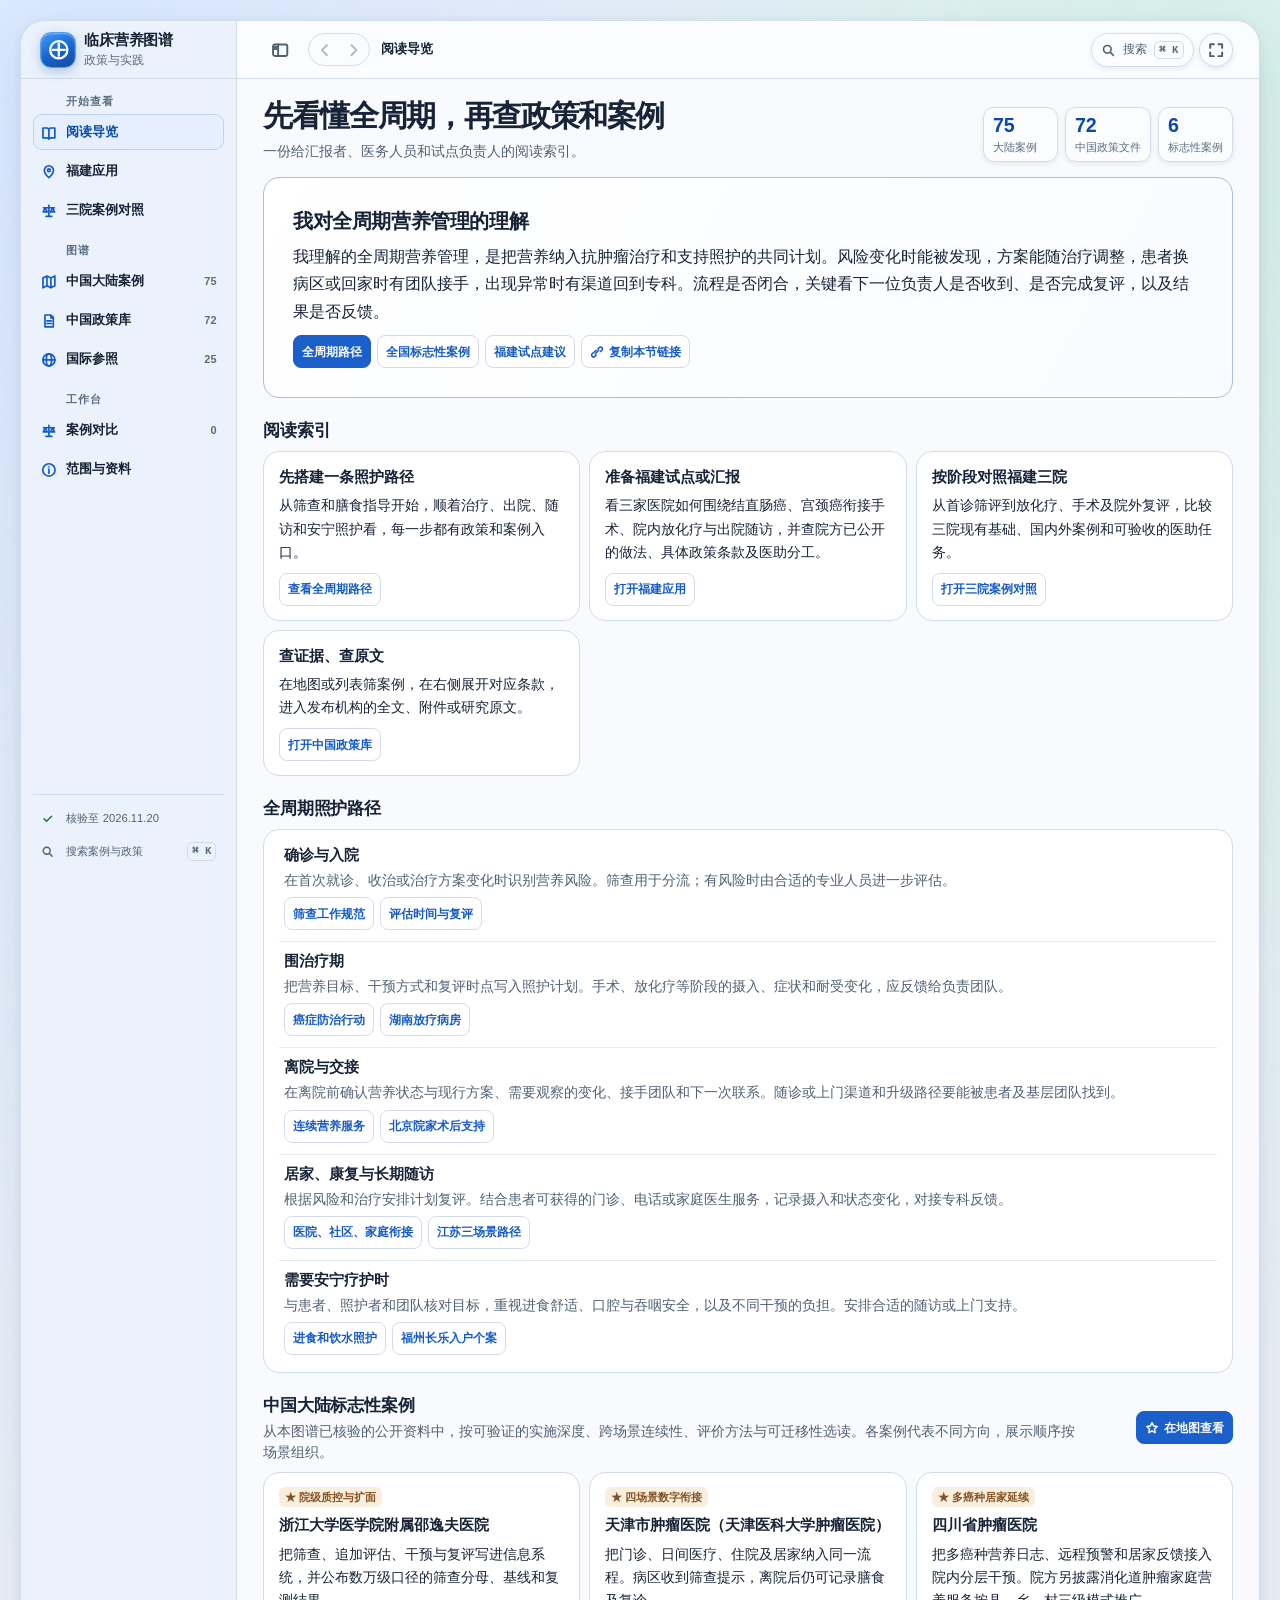
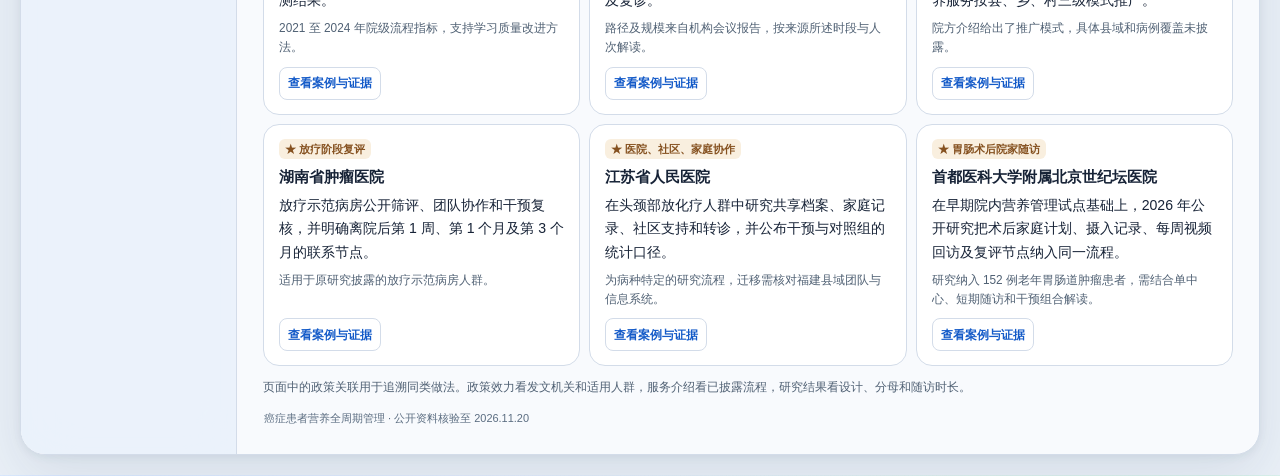
==== commit 032983b0: "Expand case library and add stage-by-stage Fujian benchmarks" ====
--- a/docs/index.html
+++ b/docs/index.html
@@ -429,6 +429,26 @@
 .hospital-check {color:var(--mint);background:var(--mint-fill)}
 @media(max-width:720px){.hospital-sources,.hospital-sources:has(> :nth-child(4)){grid-template-columns:1fr}}
 @media(max-width:620px){.hospital-steps{grid-template-columns:1fr}}
+.benchmark-overview,.benchmark-module {padding:clamp(13px,2vw,21px)}
+.benchmark-overview>p,.benchmark-grid p {font-size:.92rem;line-height:1.65}
+.benchmark-index,.benchmark-quick-links {margin-top:10px}
+.benchmark-index .button {font-weight:700;background:var(--soft)}
+.benchmark-module {margin-top:12px;scroll-margin-top:78px}
+.benchmark-module h3 {font-size:1.12rem}
+.benchmark-module h4 {margin:0 0 5px;font-size:.93rem}
+.benchmark-module h5 {margin:2px 0 4px;font-size:.94rem}
+.benchmark-grid {display:grid;grid-template-columns:minmax(0,1fr) minmax(0,1.25fr);gap:14px}
+.benchmark-current {padding:11px 12px;border:1px solid var(--line-subtle);border-radius:9px;background:var(--soft)}
+.benchmark-current p+h4 {margin-top:11px}
+.benchmark-references {display:grid;gap:7px;list-style:none;margin:0;padding:0}
+.benchmark-references li {border:1px solid var(--line-subtle);border-radius:9px;padding:9px 10px}
+.benchmark-references .meta {font-size:.76rem;line-height:1.5}
+.benchmark-references .button {margin-top:6px}
+.benchmark-policy {margin-top:11px;padding-top:9px;border-top:1px solid var(--line-subtle)}
+.benchmark-module>h3+.compare-scroll {margin-top:10px}
+.benchmark-table .actions {margin:0}
+.benchmark-table .button {white-space:normal;text-align:left}
+@media(max-width:720px){.benchmark-grid{grid-template-columns:1fr;gap:10px}}
 .flagship-filter[aria-pressed="true"] {background:var(--amber-fill);color:var(--amber);border-color:color-mix(in srgb,var(--amber) 45%,var(--line))}
 .legend-star {color:var(--amber);font-weight:800}
 .pin-flag {position:absolute;right:calc(100% - 4px);top:-3px;font-size:10px;line-height:1;border-radius:100%;background:#fff4cb;color:#74490f;border:1px solid #c69242;padding:1px;box-shadow:0 1px 2px #3f2c2787}
@@ -499,7 +519,7 @@
   </div>
   <iframe id="source-frame" title="官方政策原件" referrerpolicy="no-referrer"></iframe>
 </dialog>
-<script type="application/json" id="data">{"cases":[{"id":"beijing-nst","province":"北京","country":null,"countryCode":null,"coordinates":null,"institution":"北京市朝阳区桓兴肿瘤医院","city":"北京","title":"营养支持小组牵头的肿瘤营养诊疗","date":null,"sourceType":"医院官网","url":"https://www.bjhxzlyy.com/Html/Departments/Main/Detail_163450.html","sourceTitle":"临床营养科·科室简介","summary":"营养支持小组（NST）为肿瘤患者提供筛查、评估、饮食指导、肠内及肠外营养与营养随访，覆盖围手术期和放化疗等阶段。","scope":"肿瘤专科医院住院患者及营养服务对象","category":"clinic","evidence":"临床营养科官网称全院住院患者营养风险筛查率为100%，有营养风险患者营养干预率为85%。网页没有给出统计期与随访频次。","steps":["screening","assessment","intervention","followup","coordination"],"cancers":["多癌种"],"process":[{"stage":"screening","detail":"住院端开展营养风险筛查，由营养支持小组接收营养风险患者。"},{"stage":"assessment","detail":"小组评估营养状况与肿瘤围术期、放疗或化疗的营养需要。"},{"stage":"intervention","detail":"按评估提供膳食、肠内或肠外营养与健康教育。"},{"stage":"followup","detail":"院方列有营养随访服务，未公布固定时点或覆盖比例。"}],"metrics":[{"label":"住院营养风险筛查率","value":"100%","context":"医院科室页自报，统计期及分母未披露。"},{"label":"营养风险患者干预率","value":"85%","context":"医院科室页自报，统计期及分母未披露。"}],"sources":[],"evidenceType":"program","links":[{"docId":"bj-nutrition","clauseId":"bj-nutri-5","reason":"肿瘤专科营养工作可对照北京市发布的临床营养流程。"},{"docId":"clinical-nutrition-2024","clauseId":"priority","reason":"案例公开了营养风险筛查或评估，可对照肿瘤重点人群要求。"},{"docId":"clinical-nutrition-2024","clauseId":"continuity","reason":"案例有出院衔接、康复指导或随访记录，可对照连续性服务方向。"},{"docId":"national-cancer-plan","clauseId":"support","reason":"案例的临床营养支持与癌症规范化诊疗要求相关。"},{"docId":"clinical-department-2022","clauseId":"team","reason":"团队配合或能力建设可参照临床营养科及营养支持小组职责。"}]},{"id":"tianjin-one-stop","province":"天津","country":null,"countryCode":null,"coordinates":null,"institution":"天津市肿瘤医院（天津医科大学肿瘤医院）","city":"天津","title":"覆盖门诊、日间、住院和居家的一站式营养诊疗","date":"2025-11","sourceType":"医院署名实践报告","url":"https://live.cnconf.com/uploads/news/file/2025/11/1762824526970996.pdf#page=51","sourceTitle":"肿瘤专科医院“五四三”策略驱动下“一站式营养诊疗矩阵”新模式的构建与实施","summary":"院方自2022年探索营养诊疗一站式服务，统一连接门诊、日间医疗、病房和居家。院内系统提醒筛查与会诊，线上可复诊，患者居家可记录膳食。","scope":"肿瘤专科医院，四类服务场景","category":"home","evidence":"院方会议论文集第50–52页。报告称营养风险筛查率由2022年的78.5%升至2024年的93.6%，营养状况评估由1,700增至6,270人次。报告也列出参与起草天津市临床营养科肠内营养诊疗技术质量规范的经历。","steps":["screening","assessment","intervention","monitoring","followup","coordination"],"cancers":["多癌种"],"process":[{"stage":"coordination","detail":"院方报告通过信息化方式衔接门诊、日间医疗、住院和居家四种场景。"},{"stage":"screening","detail":"院内系统向病区提醒执行营养筛查，按结果衔接会诊。"},{"stage":"monitoring","detail":"移动端支持患者记录膳食，营养团队可延续查看相关信息。"},{"stage":"followup","detail":"部分复诊可在线完成，使离院后的管理具备另一个服务入口。"}],"metrics":[{"label":"院方报告的筛查率","value":"78.5% → 93.6%","context":"2022 年至 2024 年，院方会议论文集自报。"},{"label":"营养状况评估量","value":"1,700 → 6,270 人次","context":"同口径为人次，非去重患者数，来源为院方会议论文集。"}],"sources":[{"title":"天津市肿瘤医院营养科","url":"https://www.tjmuch.com/system/2020/08/17/020039673.shtml"}],"evidenceType":"program","links":[{"docId":"tj-nutrition-plan","clauseId":"tj-plan-continuity","reason":"医院居家营养环节可对照天津的医院、社区和家庭长期管理方向。"},{"docId":"clinical-nutrition-2024","clauseId":"integrated","reason":"门诊、日间、住院、居家四类场景对应服务整合。"},{"docId":"clinical-nutrition-2024","clauseId":"priority","reason":"案例公开了营养风险筛查或评估，可对照肿瘤重点人群要求。"},{"docId":"clinical-nutrition-2024","clauseId":"continuity","reason":"案例有出院衔接、康复指导或随访记录，可对照连续性服务方向。"},{"docId":"national-cancer-plan","clauseId":"support","reason":"案例的临床营养支持与癌症规范化诊疗要求相关。"},{"docId":"clinical-department-2022","clauseId":"team","reason":"团队配合或能力建设可参照临床营养科及营养支持小组职责。"}]},{"id":"hebei-gi-ward","province":"河北","country":null,"countryCode":null,"coordinates":null,"institution":"河北医科大学第四医院（河北省肿瘤医院）","city":"石家庄","title":"胃肠肿瘤营养示范病房与出院延续服务","date":"2023-04-13","sourceType":"医院官网","url":"https://www.hbydsy.com/info/1012/5750.htm","sourceTitle":"全国首批！我院外三科获评“规范化外科营养诊疗示范病房”","summary":"外三科与营养科为胃肠肿瘤患者建立围手术期营养风险筛查、评估、个体方案、营养教育和出院延续路径，持续改进服务质量。","scope":"胃肠肿瘤患者，围手术期至出院后","category":"surgery","evidence":"院方公开示范病房实施内容。普外科护理团队另一篇院方报道补充了营养诊断、治疗护理、延续护理及质控体系。","steps":["screening","assessment","intervention","monitoring","discharge","followup","coordination"],"cancers":["胃肠道肿瘤"],"process":[{"stage":"screening","detail":"外科入院识别胃肠肿瘤患者的营养风险，和营养科衔接评估。"},{"stage":"intervention","detail":"围手术期制定个体方案，用患者营养教育配合治疗与护理。"},{"stage":"discharge","detail":"院方补充材料把营养诊断、延续护理和质控列入标准化流程。"},{"stage":"followup","detail":"医院报告存在离院后营养护理衔接。公开材料未列随访时点。"}],"metrics":[],"sources":[{"title":"普外科护理团队全程助力患者康复","url":"https://www.hbydsy.com/info/1012/6194.htm"}],"evidenceType":"program","links":[{"docId":"hb-sjz-nutrition-2030","clauseId":"hb-sjz-3-4","reason":"医院主要院区所在城市的方案明确癌症临床营养干预。"},{"docId":"cancer-diet-2017","clauseId":"escalation","reason":"胃肠肿瘤围术期可对照肿瘤患者膳食指导中的分层支持。"},{"docId":"clinical-nutrition-2024","clauseId":"priority","reason":"案例公开了营养风险筛查或评估，可对照肿瘤重点人群要求。"},{"docId":"clinical-nutrition-2024","clauseId":"continuity","reason":"案例有出院衔接、康复指导或随访记录，可对照连续性服务方向。"},{"docId":"national-cancer-plan","clauseId":"support","reason":"案例的临床营养支持与癌症规范化诊疗要求相关。"},{"docId":"clinical-department-2022","clauseId":"team","reason":"团队配合或能力建设可参照临床营养科及营养支持小组职责。"}]},{"id":"shanxi-digital-rt","province":"山西","country":null,"countryCode":null,"coordinates":null,"institution":"山西医科大学第一医院","city":"太原","title":"放疗科连接院内外的肿瘤全病程营养管理","date":"2024-04-07","sourceType":"省卫生健康委转载医院材料","url":"https://wjw.shanxi.gov.cn/xwzx/wzdt/202404/t20240407_9532893.shtml","sourceTitle":"山西医科大学第一医院放疗科主导申报项目成功入选国家卫生健康技术推广应用信息服务平台技术备选库","summary":"放疗科通过医患双端收集和分析营养问题，动态诊断，组织分阶梯营养干预、课程教育和技能训练，将治疗从院内延伸至院外。","scope":"放疗科及合作医院、科室，院内与院外","category":"home","evidence":"省卫健委转载院方报道。医院称项目已实践多年、累计超过1,000例，入选国家卫生健康技术推广应用信息服务平台技术备选库。报道未公布标准随访时间或对照数据。","steps":["assessment","intervention","monitoring","followup","coordination"],"cancers":["多癌种"],"process":[{"stage":"assessment","detail":"医患双端收集患者营养问题，由团队作动态营养诊断。"},{"stage":"intervention","detail":"组织阶梯干预，并提供分场景课程和技能指导。"},{"stage":"monitoring","detail":"软件连接院内与院外，支持反馈营养问题及调整。"},{"stage":"followup","detail":"通过院外使用把营养管理延长到离院后。机构未公布固定随访时间。"}],"metrics":[{"label":"累计实践","value":"超过 1,000 例","context":"省卫健委转载院方报告。累计起止年月与对照组未公布。"}],"sources":[],"evidenceType":"program","links":[{"docId":"sx-tumor-mdt","clauseId":"sx-mdt-723","reason":"省级肿瘤多学科诊疗标准将营养纳入团队扩展配置。"},{"docId":"national-nutrition-plan","clauseId":"continuity","reason":"院内外数字化管理可对照长期营养衔接。"},{"docId":"clinical-nutrition-2024","clauseId":"continuity","reason":"案例有出院衔接、康复指导或随访记录，可对照连续性服务方向。"},{"docId":"national-cancer-plan","clauseId":"support","reason":"案例的临床营养支持与癌症规范化诊疗要求相关。"},{"docId":"clinical-department-2022","clauseId":"team","reason":"团队配合或能力建设可参照临床营养科及营养支持小组职责。"}]},{"id":"inner-mongolia-clinical-nutrition","province":"内蒙古","country":null,"countryCode":null,"coordinates":null,"institution":"北京大学肿瘤医院内蒙古医院","city":"呼和浩特","title":"区域肿瘤中心的营养门诊、会诊和病房监测","date":null,"sourceType":"医院官网","url":"https://www.nmgzlyy.cn/ylhl/info/30","sourceTitle":"门诊科室·营养科","summary":"营养科为住院与门诊患者提供风险筛查、营养评估、治疗膳食、肠内与肠外营养支持，运用查房随病情调整方案。","scope":"肿瘤专科医院的临床营养服务","category":"clinic","evidence":"医院官网公布科室服务流程、多学科会诊及营养处方。所列服务覆盖院内和复诊门诊，公开材料未给出专门的出院随访流程。","steps":["screening","assessment","intervention","monitoring","coordination"],"cancers":["多癌种"],"process":[{"stage":"screening","detail":"营养团队面向肿瘤患者提供门诊及住院营养风险筛查。"},{"stage":"intervention","detail":"门诊和会诊覆盖治疗膳食以及肠内、肠外营养支持。"},{"stage":"monitoring","detail":"病房查房时根据病情和营养情况对方案作调整。"}],"metrics":[],"sources":[{"title":"消化道肿瘤中心建设","url":"https://www.nmgzlyy.cn/djztList/Info/4799"}],"evidenceType":"program","links":[{"docId":"nm-cancer-2030","clauseId":"nm-14","reason":"地区方案提供肿瘤专科营养支持的本地政策依据。"},{"docId":"clinical-nutrition-2024","clauseId":"priority","reason":"案例公开了营养风险筛查或评估，可对照肿瘤重点人群要求。"},{"docId":"national-cancer-plan","clauseId":"support","reason":"案例的临床营养支持与癌症规范化诊疗要求相关。"},{"docId":"clinical-department-2022","clauseId":"team","reason":"团队配合或能力建设可参照临床营养科及营养支持小组职责。"}]},{"id":"liaoning-crc-nutrition","province":"辽宁","country":null,"countryCode":null,"coordinates":null,"institution":"辽宁省肿瘤医院","city":"沈阳","title":"结直肠癌的营养评分与围手术期支持","date":"2024-12-06","sourceType":"医院官网","url":"https://www.lnchi.org.cn/yuangongban/staffscience/staffsciencenews/1864915217878650881.html","sourceTitle":"辽宁省肿瘤医院成功举办2024结直肠癌整合护理新进展学术交流会议","summary":"医院公开结直肠癌全程营养管理经验，包括营养评分、量化营养指标和制定营养方案。消化道外科与临床营养科也共同为患者提供术后饮食和营养教育。","scope":"结直肠及消化道肿瘤的临床经验与患教","category":"surgery","evidence":"院方继续教育报道记录本院临床营养团队的经验，另有患者患教和围手术营养培训材料。公开资料尚不足以验证营养随访频次、所及患者数和成效。","steps":["screening","assessment","intervention","coordination"],"cancers":["结直肠癌"],"process":[{"stage":"assessment","detail":"院方继续教育材料记录使用营养评分与量化指标识别围术期风险。"},{"stage":"intervention","detail":"由外科和临床营养科制定方案，并向患者讲解术后饮食与营养。"},{"stage":"coordination","detail":"培训和患教材料可核验跨科室合作，尚未公布出院营养随访。"}],"metrics":[],"sources":[{"title":"辽宁省肿瘤医院开展全民营养周健康科普系列公益活动","url":"https://www.lnchi.org.cn/ch/news/dynimac/1711561166637072385.html"},{"title":"肿瘤营养与消化道肿瘤护理培训","url":"https://www.lnchi.org.cn/ch/news/dynimac/1714516581759447041.html"}],"evidenceType":"program","links":[{"docId":"ln-nutrition-2030","clauseId":"ln-nutri-4-4-hospital","reason":"围手术期营养评估和支持可参照辽宁省的住院营养诊疗流程。"},{"docId":"pg-sga-2017","clauseId":"method","reason":"围手术期营养评估可对照肿瘤营养评估工具的使用范围。"},{"docId":"clinical-nutrition-2024","clauseId":"priority","reason":"案例公开了营养风险筛查或评估，可对照肿瘤重点人群要求。"},{"docId":"national-cancer-plan","clauseId":"support","reason":"案例的临床营养支持与癌症规范化诊疗要求相关。"},{"docId":"clinical-department-2022","clauseId":"team","reason":"团队配合或能力建设可参照临床营养科及营养支持小组职责。"}]},{"id":"jilin-community-link","province":"吉林","country":null,"countryCode":null,"coordinates":null,"institution":"吉林省肿瘤医院、吉林省营养师协会","city":"长春","title":"肿瘤营养闭环延伸至社区与家庭","date":"2026-09-23","sourceType":"医院官网","url":"https://jlszlyy.com/newszx/29180","sourceTitle":"全民营养科普与慢病人群营养管理公益项目在吉林省肿瘤医院正式启动","summary":"院方公开已常态化开展肿瘤营养风险筛查、多学科评估、个体方案与随访。2026年启动公益项目，把营养咨询、膳食记录和院外指导延伸到社区和家庭。","scope":"肿瘤患者、合并慢病患者及公益服务对象","category":"network","evidence":"医院报道同时描述已建立的临床流程和新启动的公益服务。同期“一病二方”模式把营养与复诊指导写入可带回家的个体化处方。公益项目的患者结局尚未披露。","steps":["screening","assessment","intervention","monitoring","discharge","followup","coordination"],"cancers":["多癌种"],"process":[{"stage":"screening","detail":"院内流程常态化识别营养风险，按需分流到多学科评估。"},{"stage":"intervention","detail":"个体化方案包括饮食指导。另一份院方材料示范将营养及复诊建议写入带回家处方。"},{"stage":"followup","detail":"2026 年公益项目将咨询、膳食记录和院外指导延伸到社区及家庭。"}],"metrics":[],"sources":[{"title":"一病二方，双管齐下！吉林省肿瘤医院推出肿瘤诊疗服务新模式","url":"https://jlszlyy.com/newszx/29151"}],"evidenceType":"program","links":[{"docId":"jl-nutrition-2030","clauseId":"jl-nutri-4-4-cancer","reason":"本省临床营养行动明确癌症干预及医院、社区、家庭长期衔接。"},{"docId":"national-nutrition-plan","clauseId":"continuity","reason":"社区与家庭延伸对应国家计划中的跨场景长期管理。"},{"docId":"clinical-nutrition-2024","clauseId":"priority","reason":"案例公开了营养风险筛查或评估，可对照肿瘤重点人群要求。"},{"docId":"clinical-nutrition-2024","clauseId":"continuity","reason":"案例有出院衔接、康复指导或随访记录，可对照连续性服务方向。"},{"docId":"national-cancer-plan","clauseId":"support","reason":"案例的临床营养支持与癌症规范化诊疗要求相关。"},{"docId":"clinical-department-2022","clauseId":"team","reason":"团队配合或能力建设可参照临床营养科及营养支持小组职责。"}]},{"id":"heilongjiang-nst","province":"黑龙江","country":null,"countryCode":null,"coordinates":null,"institution":"哈尔滨医科大学附属第四医院","city":"哈尔滨","title":"营养支持小组负责肿瘤内科营养管理","date":null,"sourceType":"医院官网转载病例报道","url":"https://ydsy.hrbmu.edu.cn/info/1020/1187.htm","sourceTitle":"哈医大四院营养治疗为肿瘤患者护航","summary":"医院设有肿瘤营养专病门诊与示范病房营养支持小组。公开的食管癌会诊案例展示营养筛查、整体评估、营养诊断和膳食处方，营养科另列营养随访服务。","scope":"营养门诊、住院及肿瘤放疗支持","category":"ward","evidence":"医院官网披露实际食管癌患者会诊过程和专病门诊、营养支持小组建设。营养科简介列明可为肿瘤等患者开展营养随访，未披露病例本人的院外随访情况。","steps":["screening","assessment","intervention","followup","coordination"],"cancers":["食管癌","多癌种"],"process":[{"stage":"assessment","detail":"院方发表的食管癌患者会诊案例记录筛查后的整体营养评估和诊断。"},{"stage":"intervention","detail":"临床会诊形成个体化膳食处方，院内设营养支持小组和肿瘤营养门诊。"},{"stage":"followup","detail":"科室服务页列出营养随访，个案页面未交代该患者的院外随访。"}],"metrics":[],"sources":[{"title":"哈尔滨医科大学附属第四医院营养科","url":"https://ydsy.hrbmu.edu.cn/ylgk/ksjs/fssks/yyk.htm"}],"evidenceType":"program","links":[{"docId":"esophagus-guide-2022","clauseId":"assessment","reason":"院方披露食管癌营养会诊个案，可对照该癌种的评估要求。"},{"docId":"clinical-nutrition-2024","clauseId":"priority","reason":"案例公开了营养风险筛查或评估，可对照肿瘤重点人群要求。"},{"docId":"clinical-nutrition-2024","clauseId":"continuity","reason":"案例有出院衔接、康复指导或随访记录，可对照连续性服务方向。"},{"docId":"national-cancer-plan","clauseId":"support","reason":"案例的临床营养支持与癌症规范化诊疗要求相关。"},{"docId":"clinical-department-2022","clauseId":"team","reason":"团队配合或能力建设可参照临床营养科及营养支持小组职责。"}]},{"id":"shanghai-breast-nutrition","province":"上海","country":null,"countryCode":null,"coordinates":null,"institution":"复旦大学附属肿瘤医院","city":"上海","title":"专病营养服务接入乳腺康复多学科门诊","date":null,"sourceType":"医院官网","url":"https://www.shca.org.cn/Home/department/intro/id/317/pid/56.shtml","sourceTitle":"复旦大学附属肿瘤医院·营养科","summary":"开展营养筛查、评估、体成分测试、查房和会诊，提供治疗膳食与肠内营养，并参与乳腺康复多学科门诊。","scope":"专病门诊、住院、治疗与乳腺康复多学科门诊","category":"clinic","evidence":"医院官网列出实际开展的营养服务，包括围手术期以及放化疗后吞咽困难、胃肠道反应、食欲下降等问题的处理。院外随访安排未在此材料中披露。","steps":["screening","assessment","intervention","monitoring","coordination"],"cancers":["乳腺癌","多癌种"],"process":[{"stage":"assessment","detail":"专业服务包含营养风险评估、体成分测量与入院会诊。"},{"stage":"intervention","detail":"按围手术期、放化疗后的进食问题开展膳食指导或肠内营养。"},{"stage":"coordination","detail":"营养专业人员参与乳腺康复多学科门诊，为专病团队提供支持。"}],"metrics":[],"sources":[{"title":"临床营养科主任公开出诊范围","url":"https://www.shca.org.cn/Expert?code=6493"}],"evidenceType":"program","links":[{"docId":"sh-cancer-2030","clauseId":"sh-13","reason":"乳腺康复多学科门诊可对照诊疗协作要求。"},{"docId":"sh-cancer-2030","clauseId":"sh-14","reason":"社区康复膳食指导是该院内门诊服务可衔接的环节。"},{"docId":"clinical-nutrition-2024","clauseId":"priority","reason":"案例公开了营养风险筛查或评估，可对照肿瘤重点人群要求。"},{"docId":"national-cancer-plan","clauseId":"support","reason":"案例的临床营养支持与癌症规范化诊疗要求相关。"},{"docId":"clinical-department-2022","clauseId":"team","reason":"团队配合或能力建设可参照临床营养科及营养支持小组职责。"}]},{"id":"jiangsu-gi-eras","province":"江苏","country":null,"countryCode":null,"coordinates":null,"institution":"常州市第一人民医院","city":"常州","title":"胃肠肿瘤外科营养筛查至随访","date":"2025-07-24","sourceType":"市卫生健康委刊载医院材料","url":"https://wjw.changzhou.gov.cn/html/wsj/2025/ABQHCOHK_0724/75730.html","sourceTitle":"市一院获评“全国静脉疾病规范化诊疗中心省级示范中心”和“全国规范化外科营养诊疗示范病房”称号","summary":"胃肠外科和临床营养科将营养管理纳入加速康复外科，借助数字化工具衔接筛查、评估、干预与随访。","scope":"胃肠道肿瘤患者，围手术与营养随访","category":"surgery","evidence":"常州市卫健委刊载医院材料，确认获评全国规范化外科营养诊疗示范病房，并说明实际管理路径，未披露分癌种覆盖率或随访频率。","steps":["screening","assessment","intervention","followup","coordination"],"cancers":["胃肠道肿瘤"],"process":[{"stage":"screening","detail":"把营养风险识别和进一步评估纳入胃肠肿瘤加速康复外科。"},{"stage":"intervention","detail":"由胃肠外科与临床营养科开展个体化营养支持。"},{"stage":"followup","detail":"用数字化工具连接诊疗和营养随访。市卫健委发布资料未细分随访频次。"}],"metrics":[],"sources":[],"evidenceType":"program","links":[{"docId":"clinical-nutrition-2024","clauseId":"continuity","reason":"外科病房开展随访可对照连续营养服务目标。"},{"docId":"clinical-nutrition-2024","clauseId":"priority","reason":"案例公开了营养风险筛查或评估，可对照肿瘤重点人群要求。"},{"docId":"national-cancer-plan","clauseId":"support","reason":"案例的临床营养支持与癌症规范化诊疗要求相关。"},{"docId":"clinical-department-2022","clauseId":"team","reason":"团队配合或能力建设可参照临床营养科及营养支持小组职责。"}]},{"id":"zhejiang-quality","province":"浙江","country":null,"countryCode":null,"coordinates":null,"institution":"浙江大学医学院附属邵逸夫医院","city":"杭州","title":"国家级肿瘤营养指导中心与持续质量改进","date":"2025-09-02","sourceType":"原创医院管理实践研究","url":"https://cs.medjournals.cn/article/doi/full/10.3760/cma.j.cn111325-20241025-00902","sourceTitle":"某院肿瘤患者营养指导中心建设实践","summary":"肿瘤营养指导中心自2019年建设，通过制度、人员培训、信息化与动态质控，开展筛查、评估、干预、再干预和随访。","scope":"肿瘤患者营养指导中心","category":"clinic","evidence":"《中华医院管理杂志》刊载的院方研究报告，2021—2024年营养筛查率从64.31%（21,367/33,223）升至100%（33,159/33,159），有营养风险患者进一步营养评估率从18.94%增至49.82%。这是该院报告的过程指标。","steps":["screening","assessment","intervention","monitoring","followup","coordination"],"cancers":["多癌种"],"process":[{"stage":"screening","detail":"建设规范筛查入口和信息化记录机制。"},{"stage":"assessment","detail":"识别高风险患者后开展进一步营养评估，记录变化。"},{"stage":"monitoring","detail":"将干预后复评、再干预及定期质控会议纳入持续质量改进。"},{"stage":"followup","detail":"流程公开包括随访，公开统计以院内筛查和高风险详评为主。"}],"metrics":[{"label":"营养筛查率","value":"64.31% → 100%","context":"机构建设研究报告，2021 至 2024 年，21,367/33,223 → 33,159/33,159。"},{"label":"高风险详评率","value":"18.94% → 49.82%","context":"机构建设研究报告。两项指标反映流程执行，不能直接衡量治疗结局。"}],"sources":[{"title":"邵逸夫医院国家级肿瘤患者营养指导中心建设报道","url":"https://www.srrsh.com/articleInfo/4780"},{"title":"医院临床营养科介绍","url":"https://www.srrsh.com/uploads/20250108/202501082234157797.pdf"}],"evidenceType":"study","links":[{"docId":"zj-nutrition-2030","clauseId":"zj-nutri-3-4-hospital","reason":"医院营养中心的筛查和干预对应省级住院临床营养工作机制。"},{"docId":"quality-2026","clauseId":"assessment","reason":"公开的营养筛查、进一步评估及质量改进与年度质控目标相关。"},{"docId":"clinical-nutrition-2024","clauseId":"priority","reason":"案例公开了营养风险筛查或评估，可对照肿瘤重点人群要求。"},{"docId":"clinical-nutrition-2024","clauseId":"continuity","reason":"案例有出院衔接、康复指导或随访记录，可对照连续性服务方向。"},{"docId":"national-cancer-plan","clauseId":"support","reason":"案例的临床营养支持与癌症规范化诊疗要求相关。"},{"docId":"clinical-department-2022","clauseId":"team","reason":"团队配合或能力建设可参照临床营养科及营养支持小组职责。"}]},{"id":"anhui-gi-ward","province":"安徽","country":null,"countryCode":null,"coordinates":null,"institution":"皖南医学院第一附属医院（弋矶山医院）","city":"芜湖","title":"胃肠外科从入院筛查到出院后营养随访","date":"2024-04-22","sourceType":"医学院官网","url":"https://whw.wnmc.edu.cn/info/1121/4621.htm","sourceTitle":"皖南医学院第一附属医院胃肠外科获批全国“规范化外科营养诊疗示范病房”","summary":"胃肠外科组织外科营养诊疗小组，把住院筛查评估、围手术期营养支持、动态营养诊疗和出院后随访纳入同一路径。","scope":"胃肠外科，围手术期至出院后","category":"surgery","evidence":"医学院官网公开附属医院获评全国规范化外科营养诊疗示范病房及实施路径。原文为胃肠外科工作，未披露分病种覆盖情况。","steps":["screening","assessment","intervention","monitoring","followup","coordination"],"cancers":["胃肠道肿瘤"],"process":[{"stage":"screening","detail":"胃肠外科工作路径纳入住院营养风险筛查与评估。"},{"stage":"intervention","detail":"外科营养诊疗小组联动提供围手术期支持。"},{"stage":"monitoring","detail":"在院期间可动态管理营养诊疗。"},{"stage":"followup","detail":"原文记录出院后随访，尚无分癌种完成率。"}],"metrics":[],"sources":[],"evidenceType":"program","links":[{"docId":"clinical-nutrition-2024","clauseId":"priority","reason":"案例公开了营养风险筛查或评估，可对照肿瘤重点人群要求。"},{"docId":"clinical-nutrition-2024","clauseId":"continuity","reason":"案例有出院衔接、康复指导或随访记录，可对照连续性服务方向。"},{"docId":"national-cancer-plan","clauseId":"support","reason":"案例的临床营养支持与癌症规范化诊疗要求相关。"},{"docId":"clinical-department-2022","clauseId":"team","reason":"团队配合或能力建设可参照临床营养科及营养支持小组职责。"}]},{"id":"fujian-nutrition-ward","province":"福建","country":null,"countryCode":null,"coordinates":null,"institution":"宁德市闽东医院","city":"福安","title":"胃肠外科营养示范病房连接住院与出院后","date":"2024-04-10","sourceType":"医院供稿／省级媒体发布","url":"https://nd.fjsen.com/wap/2024-04/10/content_31619092.htm","sourceTitle":"喜讯！闽东医院胃肠、小儿外科获批全国“规范化外科营养诊疗示范病房”","summary":"胃肠、小儿外科组建外科营养诊疗小组，联合临床营养科开展入院筛查和评估、围手术期营养干预及出院后营养随访。","scope":"胃肠及小儿外科示范病房，包括胃肠肿瘤围手术患者","category":"ward","evidence":"东南网刊载闽东医院供稿，明确公开医院通过外科营养示范病房评审及上述工作路径。原文覆盖胃肠外科患者，未公布癌种分层或随访结局。","steps":["screening","assessment","intervention","monitoring","followup","coordination"],"cancers":["胃肠道肿瘤"],"process":[{"stage":"coordination","detail":"胃肠和小儿外科与临床营养科组织外科营养小组。"},{"stage":"assessment","detail":"示范病房把入院筛查和评估纳入围手术路径。"},{"stage":"intervention","detail":"为围手术期患者提供营养干预。"},{"stage":"followup","detail":"出院后提供营养随访，来源没有按癌种报告随访结局。"}],"metrics":[],"sources":[],"evidenceType":"program","links":[{"docId":"fj-nutrition-plan","clauseId":"fj-plan-team","reason":"营养示范病房可对照福建计划的住院营养路径及多学科支持。"},{"docId":"clinical-nutrition-2024","clauseId":"priority","reason":"案例公开了营养风险筛查或评估，可对照肿瘤重点人群要求。"},{"docId":"clinical-nutrition-2024","clauseId":"continuity","reason":"案例有出院衔接、康复指导或随访记录，可对照连续性服务方向。"},{"docId":"national-cancer-plan","clauseId":"support","reason":"案例的临床营养支持与癌症规范化诊疗要求相关。"},{"docId":"clinical-department-2022","clauseId":"team","reason":"团队配合或能力建设可参照临床营养科及营养支持小组职责。"}]},{"id":"jiangxi-gi-study","province":"江西","country":null,"countryCode":null,"coordinates":null,"institution":"吉安市中心人民医院","city":"吉安","title":"胃肠恶性肿瘤围手术期营养管理研究","date":"2026-01-28","sourceType":"原创临床研究","url":"https://bpgweb.azurewebsites.net/1009-3079/full/v34/i1/44.htm","sourceTitle":"基于NRS2002的全程营养管理方案在胃肠道恶性肿瘤患者围术期中的应用效果","summary":"团队在单中心研究中对胃肠恶性肿瘤患者开展术前筛查、分层营养评估和术前支持，术后动态调整营养方案，出院后通过微信延续指导。","scope":"84例首次接受手术的胃肠恶性肿瘤患者","category":"research","evidence":"原创研究纳入84例，观察组和对照组各42例，随访至出院后3个月。论文报告术后并发症为2/42与9/42。证据限该院、该研究人群和随访期。","steps":["screening","assessment","intervention","monitoring","discharge","followup","coordination"],"cancers":["胃肠道肿瘤"],"process":[{"stage":"screening","detail":"首次手术前按纳入研究的流程筛查并评估营养风险。"},{"stage":"intervention","detail":"提供术前支持，术后按病情与耐受动态调整。"},{"stage":"discharge","detail":"出院后营养教育在微信延续，以便利患者和护理人员沟通。"},{"stage":"followup","detail":"研究随访截至出院后 3 个月。"}],"metrics":[{"label":"研究样本","value":"84 例","context":"观察组与对照组各 42 例。"},{"label":"术后并发症","value":"2/42 对 9/42","context":"单中心研究组与对照组，适用范围限于研究入组病例。"}],"sources":[{"title":"《世界华人消化杂志》论文原文 PDF","url":"https://f6publishing.blob.core.windows.net/6d2500c6-d858-44a5-a4ca-ab5b39faaadd/WCJD-34-44-with-cover.pdf"}],"evidenceType":"study","links":[{"docId":"jx-cancer-2027","clauseId":"jx-6","reason":"省级方案要求加强癌症患者营养及康复指导，可与该研究的实践路径对照。"},{"docId":"clinical-nutrition-2024","clauseId":"priority","reason":"案例公开了营养风险筛查或评估，可对照肿瘤重点人群要求。"},{"docId":"clinical-nutrition-2024","clauseId":"continuity","reason":"案例有出院衔接、康复指导或随访记录，可对照连续性服务方向。"},{"docId":"national-cancer-plan","clauseId":"support","reason":"案例的临床营养支持与癌症规范化诊疗要求相关。"},{"docId":"clinical-department-2022","clauseId":"team","reason":"团队配合或能力建设可参照临床营养科及营养支持小组职责。"}]},{"id":"shandong-digital-clinic","province":"山东","country":null,"countryCode":null,"coordinates":null,"institution":"山东第一医科大学附属省立医院（山东省立医院）","city":"济南","title":"肿瘤营养专病门诊与数字化持续管理","date":"2026-01-16","sourceType":"医院官网","url":"https://www.sph.com.cn/Html/News/Articles/36708.html","sourceTitle":"肿瘤营养门诊——精准营养干预，赋能肿瘤全周期治疗","summary":"癌症患者可在专病门诊接受营养风险筛查、人体成分分析及个体化营养处方。科室平台支持动态监测、移动端膳食日志、复诊提醒和随访。","scope":"确诊肿瘤患者，手术、放化疗、靶向或免疫治疗等","category":"clinic","evidence":"院方的肿瘤门诊与特医食品管理资料分别公开适用人群、分治疗阶段处方和系统化随访。特医食品平台覆盖多个病种。","steps":["screening","assessment","intervention","monitoring","followup","coordination"],"cancers":["多癌种"],"process":[{"stage":"assessment","detail":"为肿瘤专病门诊患者做风险筛查、人体成分分析和营养评估。"},{"stage":"intervention","detail":"处方按手术、放化疗等临床治疗阶段调整。"},{"stage":"monitoring","detail":"科室平台可记录膳食日志和指标，支持复诊提醒及随访。"}],"metrics":[],"sources":[{"title":"山东省立医院临床营养科·特医食品规范化管理","url":"https://www.sph.com.cn/Html/News/Articles/39079.html"}],"evidenceType":"program","links":[{"docId":"fsmp-use-2026","clauseId":"records","reason":"院方公开特医食品和随访信息化路径，可对照临床记录要求。"},{"docId":"clinical-nutrition-2024","clauseId":"priority","reason":"案例公开了营养风险筛查或评估，可对照肿瘤重点人群要求。"},{"docId":"clinical-nutrition-2024","clauseId":"continuity","reason":"案例有出院衔接、康复指导或随访记录，可对照连续性服务方向。"},{"docId":"national-cancer-plan","clauseId":"support","reason":"案例的临床营养支持与癌症规范化诊疗要求相关。"},{"docId":"clinical-department-2022","clauseId":"team","reason":"团队配合或能力建设可参照临床营养科及营养支持小组职责。"}]},{"id":"henan-crc-surgery","province":"河南","country":null,"countryCode":null,"coordinates":null,"institution":"河南中医药大学附属郑州市大肠肛门病医院（河南省中医消化病医院）","city":"郑州","title":"将结直肠癌营养支持纳入加速康复外科","date":"2026-01-29","sourceType":"医院官网","url":"https://www.zzgcyy.com/news/772.html","sourceTitle":"精准营养，修复机能 河南省中医消化病医院探索消化道疾病综合治疗的新路径","summary":"医院对拟行手术的结直肠癌等患者开展术前筛查和评估、个体化营养支持及术后早期支持。其消化道疾病营养服务还包括住院评估调整与出院后营养随访。","scope":"结直肠癌等消化道疾病围手术营养及医院通用随访","category":"surgery","evidence":"医院官网报道区分结直肠癌围手术流程与更广泛的消化道疾病服务。该网页详细报道的单个治疗案例为非癌症消化道疾病，肿瘤随访覆盖率未披露。","steps":["screening","assessment","intervention","monitoring","followup","coordination"],"cancers":["结直肠癌"],"process":[{"stage":"screening","detail":"结直肠癌围术期路径将营养风险筛查前移到手术前。"},{"stage":"intervention","detail":"在个体化术前支持后，安排术后早期营养干预。"},{"stage":"followup","detail":"营养随访属于机构面向消化道疾病的服务介绍，肿瘤患者覆盖比例未公布。"}],"metrics":[],"sources":[{"title":"河南省中医消化病医院·临床营养科","url":"https://www.zzgcyy.com/service/department/29.html"}],"evidenceType":"program","links":[{"docId":"national-cancer-plan","clauseId":"support","reason":"结直肠癌围手术期纳入营养支持，对应癌症规范化诊疗要求。"},{"docId":"clinical-nutrition-2024","clauseId":"priority","reason":"案例公开了营养风险筛查或评估，可对照肿瘤重点人群要求。"},{"docId":"clinical-nutrition-2024","clauseId":"continuity","reason":"案例有出院衔接、康复指导或随访记录，可对照连续性服务方向。"},{"docId":"clinical-department-2022","clauseId":"team","reason":"团队配合或能力建设可参照临床营养科及营养支持小组职责。"}]},{"id":"hubei-home-nursing","province":"湖北","country":null,"countryCode":null,"coordinates":null,"institution":"湖北省肿瘤医院","city":"武汉","title":"肿瘤营养护理从住院评估延伸至居家","date":null,"sourceType":"医院官网","url":"https://www.hbch.com.cn/archive/1-78-5041.html","sourceTitle":null,"summary":"营养专科护理小组面向住院及门诊患者实施风险筛查和评估，与营养师、医师制定个人营养支持方案，联合临床科室查房，并为出院患者提供营养随访及居家营养管理。","scope":"肿瘤专科营养护理小组服务的住院和门诊患者","category":"home","evidence":"院方公开了小组服务流程和分工，未列随访频次或患者结局。","steps":["screening","assessment","intervention","discharge","followup","coordination"],"cancers":["多癌种"],"process":[{"stage":"assessment","detail":"营养护理小组服务住院和门诊患者，开展风险筛查与评估。"},{"stage":"intervention","detail":"营养护士与医师、营养师制定方案，并联合科室进行营养查房。"},{"stage":"discharge","detail":"出院患者可获得居家营养管理与随访。"}],"metrics":[],"sources":[{"url":"https://www.hbch.com.cn/archive/1-88-8800.html","title":"院方质控进展与筛查率"}],"evidenceType":"program","links":[{"docId":"hb-wuhan-nutrition-plan","clauseId":"hb-wh-plan-42","reason":"机构所在武汉市的方案把癌症纳入相关慢病长期营养管理。"},{"docId":"quality-2022","clauseId":"screen","reason":"院方另公布 24 小时营养筛查质控，便于对照相应国家指标。"},{"docId":"clinical-nutrition-2024","clauseId":"priority","reason":"案例公开了营养风险筛查或评估，可对照肿瘤重点人群要求。"},{"docId":"clinical-nutrition-2024","clauseId":"continuity","reason":"案例有出院衔接、康复指导或随访记录，可对照连续性服务方向。"},{"docId":"national-cancer-plan","clauseId":"support","reason":"案例的临床营养支持与癌症规范化诊疗要求相关。"},{"docId":"clinical-department-2022","clauseId":"team","reason":"团队配合或能力建设可参照临床营养科及营养支持小组职责。"}]},{"id":"hunan-radiotherapy","province":"湖南","country":null,"countryCode":null,"coordinates":null,"institution":"湖南省肿瘤医院","city":"长沙","title":"放疗营养示范病房公布出院后随访节点","date":"2026-08-18","sourceType":"原创研究","url":"https://zlyx.ijournals.cn/zlyx/article/html/202603014","sourceTitle":null,"summary":"放疗营养示范病房以多学科团队落实营养风险筛查、三级营养诊断、规范化干预和动态监测，安排出院后第 1 周、第 1 个月及第 3 个月的营养随访。","scope":"放疗营养示范病房服务对象","category":"ward","evidence":"原作者报告示范病房的质控与照护流程，覆盖放疗示范病房人群。","steps":["screening","assessment","intervention","monitoring","discharge","followup","coordination"],"cancers":["多癌种"],"process":[{"stage":"screening","detail":"示范病房在接诊时识别营养风险，根据三级营养诊断安排后续服务。"},{"stage":"assessment","detail":"营养护士与医生、营养专业人员共同完成分层评估。"},{"stage":"intervention","detail":"将营养诊疗嵌入肿瘤放疗照护，按个体情况安排支持。"},{"stage":"monitoring","detail":"团队持续观察干预效果并将执行情况纳入病房质控。"},{"stage":"followup","detail":"出院第 1 周、第 1 个月及第 3 个月安排营养随访。"}],"metrics":[{"label":"已公开的院外节点","value":"3 个","context":"出院后第 1 周、第 1 个月、第 3 个月，适用于论文所述示范病房。"}],"sources":[{"url":"https://zlyx.ijournals.cn/zlyx/article/pdf/202603014","title":"研究全文 PDF"}],"evidenceType":"study","links":[{"docId":"hun-hospital-review","clauseId":"hun-review-nutri","reason":"放疗病房建立的质控流程可对照湖南最新的临床营养专业质控指标。"},{"docId":"pg-sga-2017","clauseId":"schedule","reason":"放疗病房动态复评和定期随访可对照标准中的住院与居家评估时间。"},{"docId":"clinical-nutrition-2024","clauseId":"priority","reason":"案例公开了营养风险筛查或评估，可对照肿瘤重点人群要求。"},{"docId":"clinical-nutrition-2024","clauseId":"continuity","reason":"案例有出院衔接、康复指导或随访记录，可对照连续性服务方向。"},{"docId":"national-cancer-plan","clauseId":"support","reason":"案例的临床营养支持与癌症规范化诊疗要求相关。"},{"docId":"clinical-department-2022","clauseId":"team","reason":"团队配合或能力建设可参照临床营养科及营养支持小组职责。"}]},{"id":"guangdong-nutrition-center","province":"广东","country":null,"countryCode":null,"coordinates":null,"institution":"中山大学附属第六医院","city":"广州","title":"肿瘤营养指导中心建立住院至门诊随访路径","date":"2026-01-05","sourceType":"院方供稿","url":"https://static.nfnews.com/content/202601/05/c12054082.html?enterColumnId=59","sourceTitle":null,"summary":"肿瘤科设营养治疗小组，入院 24 小时内进行营养风险和肌少症风险筛查。对高风险者做进一步评估，为营养不良患者制定分层方案，并开展营养教育及门诊随访。2025 年 12 月通过项目现场验收。","scope":"肿瘤科住院及后续门诊随访服务对象","category":"ward","evidence":"评审查阅病例与随访记录。医院公开了流程和措施，未披露长期效果或随访到达率。","steps":["screening","assessment","intervention","followup","coordination"],"cancers":["多癌种"],"process":[{"stage":"screening","detail":"入院 24 小时内同时识别营养风险与肌少症风险。"},{"stage":"assessment","detail":"筛出高风险患者后进一步营养评估。"},{"stage":"intervention","detail":"由营养治疗小组制定分层支持方案，并辅以营养教育。"},{"stage":"followup","detail":"院方报告已建立门诊随访，未公布随访完成率。"}],"metrics":[{"label":"入院筛查时限","value":"24 小时内","context":"机构公开路径同时提及营养风险和肌少症风险。"}],"sources":[{"url":"https://www.gzcancer.com/ksdh/ptks/lcyyk.htm","title":"省内另一实践：广州医科大学附属肿瘤医院动态营养查房"}],"evidenceType":"program","links":[{"docId":"gd-nutrition-plan","clauseId":"gd-plan-continuity","reason":"病例管理中的分层支持和随访与广东的临床营养行动相关。"},{"docId":"clinical-department-2022","clauseId":"screen24","reason":"院方已报告入院 24 小时内风险筛查。"},{"docId":"clinical-nutrition-2024","clauseId":"priority","reason":"案例公开了营养风险筛查或评估，可对照肿瘤重点人群要求。"},{"docId":"clinical-nutrition-2024","clauseId":"continuity","reason":"案例有出院衔接、康复指导或随访记录，可对照连续性服务方向。"},{"docId":"national-cancer-plan","clauseId":"support","reason":"案例的临床营养支持与癌症规范化诊疗要求相关。"},{"docId":"clinical-department-2022","clauseId":"team","reason":"团队配合或能力建设可参照临床营养科及营养支持小组职责。"}]},{"id":"guangxi-radiotherapy","province":"广西","country":null,"countryCode":null,"coordinates":null,"institution":"广西医科大学第一附属医院","city":"南宁","title":"放疗营养示范病房把筛查、干预和随访串联","date":"2023-07-05","sourceType":"医院官网","url":"https://www.gxmuyfy.cn/news/newsksdt/25299.html","sourceTitle":null,"summary":"放疗科建立从入院到出院、放疗前中后的营养路径。团队开展营养筛查评估、动态调整阶梯营养治疗，并在线上线下开展营养指导和随访。","scope":"放疗专病营养病房患者","category":"ward","evidence":"院方公开了营养支持团队的分工与标准化流程，未公布覆盖人数或院外随访频次。","steps":["screening","assessment","intervention","monitoring","discharge","followup","coordination"],"cancers":["多癌种"],"process":[{"stage":"screening","detail":"将筛查评估列入放疗前和入院路径。"},{"stage":"intervention","detail":"放疗过程中按阶梯营养方案进行干预，按动态评估调整。"},{"stage":"discharge","detail":"由营养支持团队把出院营养指导纳入临床路径。"},{"stage":"followup","detail":"通过线上线下方式开展后续指导与随访。"}],"metrics":[],"sources":[{"title":"广西肿瘤营养护理技术下沉至三江县人民医院","url":"https://www.gxmu.edu.cn/news/fsyyxw/t231339.html"}],"evidenceType":"program","links":[{"docId":"cancer-diet-2017","clauseId":"escalation","reason":"示范病房实施阶梯营养干预与放疗期动态调整。"},{"docId":"clinical-nutrition-2024","clauseId":"priority","reason":"案例公开了营养风险筛查或评估，可对照肿瘤重点人群要求。"},{"docId":"clinical-nutrition-2024","clauseId":"continuity","reason":"案例有出院衔接、康复指导或随访记录，可对照连续性服务方向。"},{"docId":"national-cancer-plan","clauseId":"support","reason":"案例的临床营养支持与癌症规范化诊疗要求相关。"},{"docId":"clinical-department-2022","clauseId":"team","reason":"团队配合或能力建设可参照临床营养科及营养支持小组职责。"}]},{"id":"hainan-mdt","province":"海南","country":null,"countryCode":null,"coordinates":null,"institution":"海南省肿瘤医院","city":"海口","title":"整合医学中心将营养治疗纳入肿瘤多学科服务","date":"2024-07-19","sourceType":"医院管理机构官网","url":"https://www.dycmyl.com/newsinfo/7460939.html","sourceTitle":null,"summary":"海南省肿瘤医院整合肿瘤外科、内科、康复、营养等专业，提供围术期营养指导。2026 年另有病例报道记录同院一个复杂手术患者接受术前和术后个体化营养支持。","scope":"癌症中心多学科围手术期服务","category":"network","evidence":"中心服务和患者个案均有公开材料。集团报道未说明癌症营养随访的固定安排或覆盖率。","steps":["assessment","intervention","coordination"],"cancers":["多癌种"],"process":[{"stage":"coordination","detail":"整合医学中心汇集肿瘤外科、内科、康复、疼痛及营养团队。"},{"stage":"intervention","detail":"围术期营养指导是中心公布的服务之一。补充病例材料记录一次术前与术后个体化支持。"}],"metrics":[],"sources":[{"title":"整合医学中心报道（海南健康网）","url":"https://www.ehnjk.com/article/5227.html"},{"title":"同院术前术后营养支持病例（2026）","url":"https://www.ehnjk.com/article/13919.html"}],"evidenceType":"program","links":[{"docId":"gastric-guide-2022","clauseId":"periop","reason":"院方资料记录术前术后营养指导，胃癌围术期要求可作病种对照。"},{"docId":"national-cancer-plan","clauseId":"support","reason":"案例的临床营养支持与癌症规范化诊疗要求相关。"},{"docId":"clinical-department-2022","clauseId":"team","reason":"团队配合或能力建设可参照临床营养科及营养支持小组职责。"}]},{"id":"hainan-mdt-additional-1","province":"海南","country":null,"countryCode":null,"coordinates":null,"institution":"海南省肿瘤医院缓和医学科","city":"海口","title":"晚期肿瘤缓和医学科将营养指导纳入支持照护","date":"2025-12","sourceType":"医院管理机构官网","url":"https://www.dycmyl.com/newsinfo/10909635.html","sourceTitle":null,"summary":"新设缓和医学科整合症状评估、治疗干预、营养指导及家属支持，服务对象为晚期肿瘤患者。","scope":"面向晚期肿瘤患者及家属的缓和医学服务","category":"palliative","evidence":"可确认正式设科和公布的服务内容，尚缺癌种分层的营养处方、监测及随访数据。","steps":["palliative","coordination"],"cancers":["多癌种"],"process":[{"stage":"palliative","detail":"新设缓和医学科整合症状评估、治疗干预、营养指导及家属支持，服务对象为晚期肿瘤患者。"}],"metrics":[],"sources":[],"evidenceType":"program","links":[{"docId":"palliative-2025","clauseId":"appetite","reason":"晚期肿瘤的营养指导可对照安宁疗护实践指南中的厌食评估与照护。"},{"docId":"palliative-2025","clauseId":"feeding","reason":"个体进食困难时可查指南的进食和饮水协助条款。"}]},{"id":"chongqing-dynamic-followup","province":"重庆","country":null,"countryCode":null,"coordinates":null,"institution":"重庆医科大学附属第二医院","city":"重庆","title":"住院临床营养建档并衔接出院后动态随访","date":null,"sourceType":"医院官网","url":"https://www.cqsahcqmu.cn/index.php?c=category&id=273","sourceTitle":null,"summary":"医院临床营养科公开跨科室服务路径，从风险筛查、评估、营养支持和膳食指导，到建立营养档案和出院后动态随访。同期可见重庆大学附属肿瘤医院临床营养科国家级建设试点材料。","scope":"综合医院跨科室的营养服务，项目数据未分癌种","category":"home","evidence":"主材料为综合医院全院营养流程，癌种分层和结局未单列。附带肿瘤医院材料证实人才培养建设试点。","steps":["screening","assessment","intervention","monitoring","discharge","followup","coordination"],"cancers":["多癌种"],"process":[{"stage":"screening","detail":"综合医院的跨科营养路径包括住院营养风险筛查与评估。"},{"stage":"intervention","detail":"为有需要的患者提供多种营养支持，记录患者营养档案。"},{"stage":"followup","detail":"院方科室公开列明出院后动态随访，未按癌种单独报告覆盖率。"}],"metrics":[],"sources":[{"url":"https://news.cqu.edu.cn/archives/news2/content/2022/06/30/76f1e492551bdce0bc10dff4fed6159b4867be09.html","title":"重庆大学附属肿瘤医院临床营养科建设试点（重庆大学）"}],"evidenceType":"program","links":[{"docId":"cq-nutrition","clauseId":"cq-nutri-3","reason":"本市规范提出筛查、评估、干预、营养宣教及连续服务。"},{"docId":"clinical-nutrition-2024","clauseId":"priority","reason":"案例公开了营养风险筛查或评估，可对照肿瘤重点人群要求。"},{"docId":"clinical-nutrition-2024","clauseId":"continuity","reason":"案例有出院衔接、康复指导或随访记录，可对照连续性服务方向。"},{"docId":"national-cancer-plan","clauseId":"support","reason":"案例的临床营养支持与癌症规范化诊疗要求相关。"},{"docId":"clinical-department-2022","clauseId":"team","reason":"团队配合或能力建设可参照临床营养科及营养支持小组职责。"}]},{"id":"sichuan-remote-monitor","province":"四川","country":null,"countryCode":null,"coordinates":null,"institution":"四川省肿瘤医院","city":"成都","title":"多癌种营养预警连接病房和居家康复","date":null,"sourceType":"医院官网","url":"https://staff.sichuancancer.org/info/1116/9353.htm","sourceTitle":null,"summary":"营养专业工作室实施三级诊断、阶梯营养治疗与居家延续服务。公开介绍显示，线上平台覆盖多个癌种，患者提交营养康复日志，团队监测状态并动态调整营养指导。","scope":"肿瘤专科治疗、居家与社区服务人群","category":"home","evidence":"院方披露多个营养示范病区和消化道恶性肿瘤患者家庭营养县、乡、村三级模式，并介绍筛评治人次数，属于机构自报。","steps":["screening","assessment","intervention","monitoring","discharge","followup","coordination"],"cancers":["多癌种"],"process":[{"stage":"assessment","detail":"营养工作室开展三级营养诊断与评估，引导后续阶梯治疗。"},{"stage":"intervention","detail":"院内制定个体化支持，同时把营养教育延伸到出院和居家。"},{"stage":"monitoring","detail":"线上平台中患者提交营养康复日志，团队根据状态提示调整。"},{"stage":"followup","detail":"公开材料记录支持多个癌种的院外连续管理及县、乡、村三级协作。"}],"metrics":[],"sources":[{"title":"2026 年 5 月临床营养科活动公开报道","url":"https://www.sichuancancer.org/info/1022/12199.htm"}],"evidenceType":"program","links":[{"docId":"sc-cancer-2030","clauseId":"sc-cancer-13","reason":"地区癌症防治方案明确康复及膳食指导，可对照该院的院外做法。"},{"docId":"clinical-nutrition-2024","clauseId":"priority","reason":"案例公开了营养风险筛查或评估，可对照肿瘤重点人群要求。"},{"docId":"clinical-nutrition-2024","clauseId":"continuity","reason":"案例有出院衔接、康复指导或随访记录，可对照连续性服务方向。"},{"docId":"national-cancer-plan","clauseId":"support","reason":"案例的临床营养支持与癌症规范化诊疗要求相关。"},{"docId":"clinical-department-2022","clauseId":"team","reason":"团队配合或能力建设可参照临床营养科及营养支持小组职责。"}]},{"id":"guizhou-periop-and-rt","province":"贵州","country":null,"countryCode":null,"coordinates":null,"institution":"贵黔国际总医院","city":"贵阳","title":"围术期与放化疗营养指导纳入临床营养服务","date":null,"sourceType":"医院官网","url":"https://www.gigh.cn/index.php?a=lists&c=index&catid=94&m=content","sourceTitle":null,"summary":"临床营养科列明筛查评估、营养诊断、治疗与宣教工作，服务包括择期手术术前营养、肿瘤放化疗患者营养指导与术后营养指导，并提供个体化营养方案。","scope":"综合医院营养科提供的术前、术后和放化疗营养服务","category":"clinic","evidence":"公开材料为科室服务范围，未提供癌种分层的入院流程及院外随访数据。","steps":["screening","assessment","intervention","coordination"],"cancers":["多癌种"],"process":[{"stage":"assessment","detail":"科室服务包含营养风险筛查、评估与诊断。"},{"stage":"intervention","detail":"服务范围涉及围术期、肿瘤放化疗期间和术后营养指导。"}],"metrics":[],"sources":[],"evidenceType":"program","links":[{"docId":"cancer-diet-2017","clauseId":"escalation","reason":"放化疗与围术期的营养支持可对照膳食及营养干预原则。"},{"docId":"clinical-nutrition-2024","clauseId":"priority","reason":"案例公开了营养风险筛查或评估，可对照肿瘤重点人群要求。"},{"docId":"national-cancer-plan","clauseId":"support","reason":"案例的临床营养支持与癌症规范化诊疗要求相关。"},{"docId":"clinical-department-2022","clauseId":"team","reason":"团队配合或能力建设可参照临床营养科及营养支持小组职责。"}]},{"id":"yunnan-site-specific","province":"云南","country":null,"countryCode":null,"coordinates":null,"institution":"北京大学肿瘤医院云南医院（云南省肿瘤医院）","city":"昆明","title":"肿瘤营养支持团队按病种开展个体化管理","date":null,"sourceType":"医院官网","url":"https://www.ynszlyy.com/Subject/KSSZ_YJKS_LCYYK/Article/1EE2B195-4CAA-512B-853E-15E718DB8047.html","sourceTitle":null,"summary":"临床营养科设专科营养门诊，由营养、外科、影像和药学组成营养支持团队，开展头颈、食管、肺、肝、结直肠、卵巢等肿瘤的个体化营养管理和医学营养评估。","scope":"专病营养门诊及评估服务对象","category":"clinic","evidence":"院方介绍其营养指导中心与示范病房建设，未公布出院衔接节点、随访频次或覆盖率。","steps":["assessment","intervention","coordination"],"cancers":["头颈部肿瘤","食管癌","肺癌","肝癌","结直肠癌","卵巢癌"],"process":[{"stage":"coordination","detail":"由营养、外科、影像和药学组成临床营养支持团队。"},{"stage":"assessment","detail":"肿瘤营养专科门诊对包括头颈、食管、肺和结直肠肿瘤在内的患者作个别营养评估。"},{"stage":"intervention","detail":"按癌种和临床照护阶段制订个体方案，原文未列出院后营养随访节点。"}],"metrics":[],"sources":[],"evidenceType":"program","links":[{"docId":"yn-nutrition-plan","clauseId":"yn-plan-continuity","reason":"云南计划明确推动癌症等慢病的临床营养干预与长期管理。"},{"docId":"clinical-department-2022","clauseId":"team","reason":"营养支持团队包含营养、外科、影像、药学。"},{"docId":"national-cancer-plan","clauseId":"support","reason":"案例的临床营养支持与癌症规范化诊疗要求相关。"}]},{"id":"tibet-esophageal-case","province":"西藏","country":null,"countryCode":null,"coordinates":null,"institution":"山南市藏医医院","city":"山南","title":"多学科会诊为食管癌患者恢复进食通道","date":"2023-04-20","sourceType":"市政府公开信息","url":"https://www.shannan.gov.cn/zjsn/yzgz/yzcj/202304/t20230420_118828.html","sourceTitle":null,"summary":"市政府公开山南市藏医医院的食管癌个案。院方经多学科会诊，为一名因食管狭窄难以进食的患者置入食管支架，恢复进食通道。","scope":"山南市藏医医院报道的一名食管癌患者","category":"surgery","evidence":"已实施的单病例可支持进食相关干预与协作环节，材料未披露标准化营养评估、营养处方及出院随访。","steps":["intervention","coordination"],"cancers":["食管癌"],"process":[{"stage":"coordination","detail":"在医院多学科会诊后决定以食管支架恢复进食通道。"},{"stage":"intervention","detail":"院方公开个案中实际置入食管支架。材料说明了吞咽通道干预，未交代是否另行开展营养处方。"}],"metrics":[],"sources":[{"title":"西藏自治区卫健委：昌都临床营养支持中心服务能力","url":"https://wjw.xizang.gov.cn/xwzx/wsjkdt/202307/t20230714_365984.html"}],"evidenceType":"case","links":[{"docId":"esophagus-guide-2022","clauseId":"support","reason":"该案例是食管癌进食通道干预，能对应食管癌支持治疗中的营养与吞咽支持。"},{"docId":"national-cancer-plan","clauseId":"mdt","reason":"病例明确记录多学科会诊，可对照癌症防治行动的多学科诊疗模式。"},{"docId":"national-cancer-plan","clauseId":"support","reason":"案例的临床营养支持与癌症规范化诊疗要求相关。"},{"docId":"clinical-department-2022","clauseId":"team","reason":"团队配合或能力建设可参照临床营养科及营养支持小组职责。"}]},{"id":"shaanxi-mdt-learning","province":"陕西","country":null,"countryCode":null,"coordinates":null,"institution":"西安医学院第二附属医院","city":"西安","title":"肿瘤营养个案纳入多学科线上查房","date":null,"sourceType":"医院官网","url":"https://www.xy2fy.com.cn/info/1114/8297.htm","sourceTitle":null,"summary":"医院承办省护理联合会营养专委会的多学科线上查房，通过肿瘤营养个案交流，探索将营养支持纳入癌症照护全过程。陕西省人民医院另公开省级临床营养质控协作工作。","scope":"省级协会线上查房及院际交流的参与者","category":"network","evidence":"查房活动可核验，未公开覆盖全院或连续随访的患者流程。省级质控中心的覆盖范围指质控工作，不能折算为肿瘤纳入人数。","steps":["coordination"],"cancers":["多癌种"],"process":[{"stage":"coordination","detail":"省级护理联合会营养专委会线上组织个案查房，围绕肿瘤营养问题开展协作交流。"}],"metrics":[],"sources":[{"url":"https://www.spph-sx.com/info/2658/68978.htm","title":"陕西省临床营养医疗质量控制中心简介"}],"evidenceType":"training","links":[{"docId":"national-cancer-plan","clauseId":"mdt","reason":"多学科线上营养查房可对照肿瘤多学科协作方向。"},{"docId":"clinical-department-2022","clauseId":"team","reason":"团队配合或能力建设可参照临床营养科及营养支持小组职责。"}]},{"id":"gansu-wuwei-radiotherapy","province":"甘肃","country":null,"countryCode":null,"coordinates":null,"institution":"甘肃省武威肿瘤医院（甘肃武威重离子中心）","city":"武威","title":"放疗前筛查、放疗中干预与放疗后康复指导","date":"2026","sourceType":"医院官网","url":"https://www.cnzlz.cn/news/2591","sourceTitle":null,"summary":"院方公开报道已对放疗患者开展治疗前营养筛查、治疗期间个体化营养干预和治疗后营养康复指导，并推进放疗营养病房建设。","scope":"接受放疗的肿瘤患者","category":"ward","evidence":"现有材料能核验放疗前中后三阶段安排，未给出出院后营养随访频次或覆盖范围。","steps":["screening","intervention","rehabilitation","coordination"],"cancers":["多癌种"],"process":[{"stage":"screening","detail":"院方报道在放疗开始前进行营养筛查。"},{"stage":"intervention","detail":"治疗期间依据患者情况提供营养干预。"},{"stage":"rehabilitation","detail":"放疗结束后提供康复营养指导，公开材料未列院外随访周期。"}],"metrics":[],"sources":[],"evidenceType":"program","links":[{"docId":"clinical-nutrition-2024","clauseId":"priority","reason":"放疗前筛查与治疗期干预对应肿瘤这一重点人群。"},{"docId":"clinical-nutrition-2024","clauseId":"continuity","reason":"案例有出院衔接、康复指导或随访记录，可对照连续性服务方向。"},{"docId":"national-cancer-plan","clauseId":"support","reason":"案例的临床营养支持与癌症规范化诊疗要求相关。"},{"docId":"clinical-department-2022","clauseId":"team","reason":"团队配合或能力建设可参照临床营养科及营养支持小组职责。"}]},{"id":"qinghai-enteral","province":"青海","country":null,"countryCode":null,"coordinates":null,"institution":"青海红十字医院","city":"西宁","title":"肿瘤治疗期营养支持与家庭肠内营养服务","date":null,"sourceType":"医院官网","url":"https://www.qhrch.cn/nkxt/247.html","sourceTitle":null,"summary":"医院临床营养科公开全院营养筛查和监测，并将食管肿瘤术后及接受放化疗且摄入不足的患者列为肠内营养服务对象。科室也为符合条件的出院患者及家属制定家庭肠内营养方案。","scope":"综合医院临床营养筛查、治疗及家庭肠内营养适用人群","category":"home","evidence":"癌症治疗期服务有明确适用人群，家庭方案面向符合条件的出院患者，未单列癌症人群的院外随访数据。","steps":["screening","assessment","intervention","monitoring","discharge","coordination"],"cancers":["食管癌","多癌种"],"process":[{"stage":"screening","detail":"医院临床营养科对住院患者开展营养筛查和监测。"},{"stage":"intervention","detail":"食管肿瘤术后及放化疗中摄食不足被列为营养支持服务场景。"},{"stage":"discharge","detail":"对符合条件的出院患者及家属制定家庭肠内营养方案，癌症亚组未单列。"}],"metrics":[],"sources":[],"evidenceType":"program","links":[{"docId":"esophagus-guide-2022","clauseId":"support","reason":"院方明确为食管肿瘤术后不能经口摄食等人群提供肠内支持。"},{"docId":"clinical-nutrition-2024","clauseId":"priority","reason":"案例公开了营养风险筛查或评估，可对照肿瘤重点人群要求。"},{"docId":"clinical-nutrition-2024","clauseId":"continuity","reason":"案例有出院衔接、康复指导或随访记录，可对照连续性服务方向。"},{"docId":"national-cancer-plan","clauseId":"support","reason":"案例的临床营养支持与癌症规范化诊疗要求相关。"},{"docId":"clinical-department-2022","clauseId":"team","reason":"团队配合或能力建设可参照临床营养科及营养支持小组职责。"}]},{"id":"ningxia-nutrition-clinic","province":"宁夏","country":null,"countryCode":null,"coordinates":null,"institution":"宁夏医科大学总医院","city":"银川","title":"肿瘤营养专科门诊与围术期营养干预","date":null,"sourceType":"医院官网","url":"https://www.nyfy.com.cn/department_details_g7yU_273/detail/311.html","sourceTitle":null,"summary":"临床营养科开设肿瘤营养门诊，为肿瘤及手术患者提供营养治疗、会诊和相关检测，并报告获肿瘤患者营养指导中心认定。","scope":"肿瘤营养门诊、会诊和围术期患者","category":"clinic","evidence":"科室将从入院延伸到出院后随访列为发展目标，公开材料尚未确认癌症患者普遍纳入该流程。","steps":["screening","assessment","intervention","coordination"],"cancers":["多癌种"],"process":[{"stage":"assessment","detail":"临床营养科提供会诊及营养相关检测，开设肿瘤营养专病门诊。"},{"stage":"intervention","detail":"可提供餐食指导、营养治疗和围术期营养支持。"}],"metrics":[],"sources":[],"evidenceType":"program","links":[{"docId":"nx-nutrition-plan","clauseId":"nx-plan-screen","reason":"肿瘤营养门诊和住院营养服务可对照自治区的临床营养团队及路径要求。"},{"docId":"national-cancer-plan","clauseId":"support","reason":"已开设专病营养门诊和围术期营养服务，可对照肿瘤营养支持要求。"},{"docId":"clinical-nutrition-2024","clauseId":"priority","reason":"案例公开了营养风险筛查或评估，可对照肿瘤重点人群要求。"},{"docId":"clinical-department-2022","clauseId":"team","reason":"团队配合或能力建设可参照临床营养科及营养支持小组职责。"}]},{"id":"xinjiang-inpatient-support","province":"新疆","country":null,"countryCode":null,"coordinates":null,"institution":"新疆医科大学附属肿瘤医院","city":"乌鲁木齐","title":"肿瘤专科医院的筛查、会诊和治疗期支持","date":null,"sourceType":"医院官网","url":"https://xjzlyy.com/hzb2026/ksdh/yjks/lcyyk/ksjj.htm","sourceTitle":null,"summary":"临床营养科对全院开展营养筛查、测评和治疗。对存在营养风险的住院患者开展会诊并制定方案，为肿瘤围术期和放化疗期患者提供营养支持。","scope":"肿瘤专科医院手术、放化疗住院患者","category":"ward","evidence":"医院确认在院业务，公开材料未说明院外营养随访流程。","steps":["screening","assessment","intervention","coordination"],"cancers":["多癌种"],"process":[{"stage":"screening","detail":"肿瘤医院开展全院筛查及评估，对营养风险住院患者启动营养会诊。"},{"stage":"intervention","detail":"围术期、放化疗期使用营养支持与相关病房服务。"}],"metrics":[],"sources":[],"evidenceType":"program","links":[{"docId":"clinical-nutrition-2024","clauseId":"priority","reason":"该肿瘤专科开展住院营养筛查和评估。"},{"docId":"national-cancer-plan","clauseId":"support","reason":"案例的临床营养支持与癌症规范化诊疗要求相关。"},{"docId":"clinical-department-2022","clauseId":"team","reason":"团队配合或能力建设可参照临床营养科及营养支持小组职责。"}]},{"id":"bj-shijitan-h2h","province":"北京","country":null,"countryCode":null,"coordinates":null,"institution":"首都医科大学附属北京世纪坛医院","city":"北京","title":"老年胃肠肿瘤术后从医院接续到家庭","date":"2026-02-09","sourceType":"同行评议·随机对照研究","url":"https://www.ejmnc.com/CN/10.16689/j.cnki.cn11-9349/r.2026.01.012","sourceTitle":"“H2H”营养支持联合量化训练在老年胃肠道肿瘤中的应用","summary":"在常规围手术护理和量化训练基础上，将老年患者的营养支持从医院延伸到居家，跟踪营养、活动和疲乏变化。","scope":"2023年4月至2025年2月，单中心接受手术的老年胃肠道肿瘤患者。","category":"home","evidence":"单中心、短期研究。营养支持与量化训练共存，论文比较增加医院至家庭营养支持的效果。","steps":["screening","assessment","intervention","monitoring","discharge","followup","rehabilitation","coordination"],"cancers":["胃癌","结直肠癌"],"process":[{"stage":"coordination","detail":"由护士长、医生、营养师、药师和专科护士组成营养管理小组。"},{"stage":"screening","detail":"结合NRS 2002、体重与代谢状况设定目标，术后24小时识别风险，术后第4天再评估。"},{"stage":"assessment","detail":"以PG-SGA与血液指标评估营养，结合消化道症状、摄入量与体重变化。"},{"stage":"intervention","detail":"住院期按风险和耐受性调整营养教育、肠内或肠外支持及进食过渡。"},{"stage":"discharge","detail":"出院前由营养师为患者制定家庭膳食计划与烹饪指导，并安排家属记录摄食。"},{"stage":"monitoring","detail":"干预2周与4周复测营养、体力活动与癌因性疲乏。"},{"stage":"followup","detail":"每周微信视频回访，检查体重和饮食日志，并识别需要返院的并发症信号。"},{"stage":"rehabilitation","detail":"两组均进行量化训练，记录每日步数和步行距离。"}],"metrics":[{"label":"研究样本","value":"152例","context":"随机分为干预组和常规组，各76例。"},{"label":"研究期总并发症","value":"2/76 对 9/76","context":"干预组2.63%、常规组11.84%，P=0.028。事件较少，研究指出统计功效及外推受限。"}],"sources":[{"title":"期刊全文PDF","url":"https://www.ejmnc.com/CN/article/downloadArticleFile.do?attachType=PDF&id=1346"},{"title":"北京市卫健委转发的医院肿瘤营养体系建设","url":"https://wjw.beijing.gov.cn/xwzx_20031/jcdt/202408/t20240827_3783192.html"}],"evidenceType":"study","links":[{"docId":"clinical-nutrition-2024","clauseId":"continuity","reason":"家庭接续营养支持体现跨场景连续管理。"},{"docId":"clinical-nutrition-2024","clauseId":"priority","reason":"公开资料涉及风险筛查，可对照国家对肿瘤重点人群的筛评工作。"}]},{"id":"js-nj-headneck-triad","province":"江苏","country":null,"countryCode":null,"coordinates":null,"institution":"江苏省人民医院","city":"南京","title":"头颈肿瘤放化疗期间的医院、社区和家庭协作","date":"2024-04-09","sourceType":"同行评议·随机对照研究","url":"https://www.ejmnc.com/CN/abstract/abstract1131.shtml","sourceTitle":"基于医院-社区-家庭的营养管理方案对头颈部肿瘤放化疗患者营养及并发症的影响研究","summary":"放疗科比较医院、社区、家庭协作营养方案与常规营养管理，跟踪放化疗期间的营养风险、摄入和并发症。","scope":"2022年2月至2023年3月，在该院接受放化疗的头颈部肿瘤患者。","category":"network","evidence":"单中心研究，常规组也有每两周一次随访。干预组的主要区别在于医院、社区、家庭协同和多渠道随访。该院随后发表了163例头颈部肿瘤放疗营养指数的纵向研究。","steps":["screening","assessment","intervention","monitoring","discharge","followup","coordination"],"cancers":["头颈部肿瘤"],"process":[{"stage":"coordination","detail":"医院负责总体方案和技术支持，社区医院衔接管理，家属记录并执行，共用线上档案。"},{"stage":"discharge","detail":"出院前联系所属社区医疗机构，交接住院检查、治疗及营养信息。"},{"stage":"screening","detail":"社区使用NRS 2002进行风险分层。"},{"stage":"assessment","detail":"社区结合PG-SGA和家属汇报评估营养状态，同时观察放射损伤。"},{"stage":"intervention","detail":"低风险者由社区做膳食指导；高风险者由社区联系医院会诊，制定个体营养方案。"},{"stage":"monitoring","detail":"家属每周填报营养和并发症信息，由社区评估并更新共享档案。"},{"stage":"followup","detail":"出院后每两周随访一次，持续3个月，方式包括电话、视频和上门。"}],"metrics":[{"label":"研究样本","value":"150例","context":"随机分为两组，各75例。"},{"label":"研究期并发症发生率","value":"30.67% 对 54.67%","context":"干预组对常规组。按每组75例折算为23例对41例。"}],"sources":[{"title":"头颈部肿瘤放射治疗患者营养指数变化轨迹的纵向研究","url":"https://www.ejmnc.com/CN/10.16689/j.cnki.cn11-9349/r.2026.02.006"},{"title":"期刊全文PDF","url":"https://www.ejmnc.com/CN/article/downloadArticleFile.do?attachType=PDF&id=1131"}],"evidenceType":"study","links":[{"docId":"clinical-nutrition-2024","clauseId":"continuity","reason":"研究试验医院、社区和家庭之间的营养接续。"},{"docId":"clinical-nutrition-2024","clauseId":"priority","reason":"以NRS 2002和PG-SGA观察放化疗患者营养状态。"}]},{"id":"jl-jlu-e-coach-lung","province":"吉林","country":null,"countryCode":null,"coordinates":null,"institution":"吉林大学第一医院肿瘤科（研究团队）","city":"长春","title":"肺癌化疗患者营养辅导及3个月复评","date":"2025-04-15","sourceType":"同行评议·随机对照研究","url":"https://www.zghlgl.com/CN/10.3969/j.issn.1672-1756.2025.04.005","sourceTitle":"肺癌患者营养管理方案的构建及应用","summary":"以E-Coach健康管理方法组织肺癌化疗期的营养护理，比较干预结束和3个月后的营养、活动与依从性。","scope":"2023年6月至2024年6月长春一所三级甲等医院的肺癌化疗患者。","category":"research","evidence":"论文署名为吉林大学第一医院。摘要将研究地点表述为长春某三甲医院。单中心便利抽样后按计算机生成的随机数字分组。","steps":["assessment","intervention","monitoring","followup"],"cancers":["肺癌"],"process":[{"stage":"assessment","detail":"入组时测量营养状况、生活质量、身体活动能力和管理依从性。"},{"stage":"intervention","detail":"干预组接受研究团队构建的E-Coach营养管理，对照组采用常规管理。"},{"stage":"monitoring","detail":"干预完成时复测营养不良、血液营养指标和活动能力。"},{"stage":"followup","detail":"干预结束3个月后再次评价营养状况、生活质量和依从性。"}],"metrics":[{"label":"研究样本","value":"78例","context":"干预组和对照组各39例。"},{"label":"干预完成时营养不良","value":"56.4% 对 94.8%","context":"研究报告中的干预组和对照组比例。P\u003c0.001。"}],"sources":[{"title":"DOI备用入口","url":"https://doi.org/10.3969/j.issn.1672-1756.2025.04.005"}],"evidenceType":"study","links":[{"docId":"jl-nutrition-2030","clauseId":"jl-nutri-4-4-cancer","reason":"肺癌化疗营养护理和治疗后复评可对照吉林省癌症营养干预条款。"},{"docId":"national-nutrition-plan","clauseId":"continuity","reason":"可对照国家营养计划提出的医院、社区、家庭长期衔接。"}]},{"id":"ah-cancer-gps-thoracic","province":"安徽","country":null,"countryCode":null,"coordinates":null,"institution":"中国科学技术大学附属第一医院西区（安徽省肿瘤医院）","city":"合肥","title":"胸部肿瘤放疗病区通过营养指导中心验收","date":"2024-12-23","sourceType":"医院官网·项目验收","url":"https://www.ahslyy.com.cn/xiqu/col398/777582","sourceTitle":"胸部肿瘤放疗二病区通过省级肿瘤营养指导中心（GPS）项目评审","summary":"胸部肿瘤放疗二病区组建营养治疗小组。省级评审现场检查病历、治疗与并发症预防、健康教育和出院随访。","scope":"以肺癌、食管癌、乳腺癌及纵隔肿瘤为主的胸部肿瘤放疗二病区。","category":"ward","evidence":"公开报道确认该病区通过省级GPS评审。患者覆盖率、出院随访频次和医学结局未公布。","steps":["screening","intervention","followup","coordination"],"cancers":["肺癌","食管癌","乳腺癌","纵隔肿瘤"],"process":[{"stage":"coordination","detail":"医务科与病区营养治疗小组推进项目。评审从医疗、护理、营养和药剂四方面检查。"},{"stage":"screening","detail":"病区汇报其营养风险管理与建制工作，评审检查住院及门诊病例。"},{"stage":"intervention","detail":"抽查营养治疗落地、并发症预防、健康教育与设备使用。"},{"stage":"followup","detail":"出院随访工作进入省级指导中心检查。"}],"metrics":[],"sources":[],"evidenceType":"program","links":[{"docId":"clinical-department-2022","clauseId":"team","reason":"医疗、护理、营养和药剂协作与病历质控对应指南要求。"},{"docId":"clinical-nutrition-2024","clauseId":"priority","reason":"公开资料涉及风险筛查，可对照国家对肿瘤重点人群的筛评工作。"}]},{"id":"js-suzhou-mdt-cancers","province":"江苏","country":null,"countryCode":null,"coordinates":null,"institution":"苏州大学附属第四医院（苏州市独墅湖医院）","city":"苏州","title":"胃肠、妇科和泌尿肿瘤营养MDT门诊","date":null,"sourceType":"医院官网·现行服务","url":"https://www.sdhmdp.com/department/index/id/139.html","sourceTitle":"苏州大学附属第四医院临床营养科","summary":"临床营养科与多个临床专科协作，在普通营养门诊之外开展胃癌、结直肠癌、妇科和泌尿系统肿瘤等MDT门诊。","scope":"在苏州大学附属第四医院接受营养相关专病MDT门诊服务的患者。","category":"clinic","evidence":"院方科室页面公开确认门诊类型。各癌种具体评估量表、个体随访频次、服务人次未披露。","steps":["intervention","coordination"],"cancers":["胃癌","结直肠癌","妇科肿瘤","泌尿系统肿瘤"],"process":[{"stage":"coordination","detail":"临床营养科与胃肠、妇科及泌尿等临床专科共同开展多学科门诊。"},{"stage":"intervention","detail":"科室提供个体化、连续的营养支持与管理。"}],"metrics":[],"sources":[],"evidenceType":"program","links":[{"docId":"clinical-nutrition-2024","clauseId":"integrated","reason":"以癌种设置营养和临床专科联合门诊。"},{"docId":"national-cancer-plan","clauseId":"support","reason":"公开实践中的临床营养支持可对照国家癌症防治行动的诊疗工作。"}]},{"id":"hn-zzu-pediatric-aml","province":"河南","country":null,"countryCode":null,"coordinates":null,"institution":"郑州大学第一附属医院团队等15家参与医院","city":"郑州","title":"儿童急性髓系白血病化疗期营养补充研究","date":"2026-11-05","sourceType":"同行评议·多中心随机对照研究","url":"https://cs.medjournals.cn/article/doi/full/10.3760/cma.j.cn101070-20251219-01028","sourceTitle":"营养支持对儿童急性髓系白血病化疗的有效性和安全性分析","summary":"15家医院对比常规饮食与额外全营养配方补充。追踪化疗期体重指数Z值、消瘦、感染与安全性，主要营养终点差异未达到统计显著。","scope":"2020年7月至2025年1月募集，按儿童AML方案治疗的1至14岁患儿。","category":"research","evidence":"开放标签研究，主要终点未显示统计学显著差异。部分次要终点有差异。研究评估特定营养配方和化疗场景。","steps":["assessment","intervention","monitoring","coordination"],"cancers":["儿童急性髓系白血病"],"process":[{"stage":"coordination","detail":"15家医院共同实施招募，按研究中心分层随机。研究由郑州大学第一附属医院伦理委员会批准。"},{"stage":"intervention","detail":"试验组在常规饮食基础上使用研究指定全营养配方食品，对照组采用常规饮食。"},{"stage":"assessment","detail":"在多次化疗访视点评价患儿体重指数Z值、消瘦情况和食物耐受。"},{"stage":"monitoring","detail":"系统观察感染、骨髓抑制、胃肠道不良反应与过敏事件。"}],"metrics":[{"label":"全分析数据集","value":"120例","context":"试验组64例，对照组56例，均完成至少1次化疗且可评价BMI Z值。"},{"label":"主要营养终点组间差","value":"0.15","context":"第3次化疗第28天BMI Z值变化量，95% CI −0.24至0.55，P=0.437。"}],"sources":[],"evidenceType":"study","links":[{"docId":"clinical-nutrition-2024","clauseId":"priority","reason":"儿童和肿瘤均为重点人群，研究提供化疗期营养评估实践。"},{"docId":"national-cancer-plan","clauseId":"support","reason":"公开实践中的临床营养支持可对照国家癌症防治行动的诊疗工作。"}]},{"id":"hb-baoding-palliative","province":"河北","country":null,"countryCode":null,"coordinates":null,"institution":"保定市第一医院","city":"保定","title":"终末期肿瘤患者的营养评估纳入安宁疗护","date":"2026-04-17","sourceType":"医院官网·已服务个案","url":"https://www.hbsbdsdyyy.com/cms/xxdt/3444.html","sourceTitle":"以医暖心，护佑终程｜保定市第一医院肿瘤科安宁疗护，让生命体面谢幕","summary":"保定市第一医院启动肿瘤科安宁疗护服务，公开个案报告营养科与心理、消化、心内及药学等共同评估患者并制定照护计划。","scope":"首批公开个案为住院终末期肿瘤患者，癌种未披露。","category":"palliative","evidence":"医院已开展的安宁疗护个案，原文未披露具体营养支持实施方式、效果或长期随访数据。","steps":["assessment","palliative","coordination"],"cancers":["多癌种"],"process":[{"stage":"coordination","detail":"肿瘤科组织营养科、心理科、消化科、心内科和药学等院内会诊。"},{"stage":"assessment","detail":"评估患者症状、营养状态、心理状态和家庭沟通需求。"},{"stage":"palliative","detail":"个体化照护计划包括舒适照护、症状控制、营养支持、心理疏导与家属沟通。"}],"metrics":[],"sources":[],"evidenceType":"case","links":[{"docId":"palliative-2025","clauseId":"appetite","reason":"多学科制定照护计划时纳入营养状态及支持选项。"},{"docId":"palliative-2025","clauseId":"feeding","reason":"可对照终末期患者进食与饮水相关支持。"}]},{"id":"jx-ncu-online-nutrition","province":"江西","country":null,"countryCode":null,"coordinates":null,"institution":"南昌大学第一附属医院肿瘤科","city":"南昌","title":"胃癌和结直肠癌辅助化疗期的线上营养教育","date":"2025-05-27","sourceType":"同行评议·病区对照研究","url":"https://hlxzz.tjh.com.cn/hlxzz/article/abstract/20250804?st=search","sourceTitle":"基于“互联网+”的营养科普教育对消化道恶性肿瘤化疗患者营养状况的影响","summary":"为首次接受辅助化疗的胃癌或结直肠癌患者，在常规营养健康教育上增加线上营养科普，进行3个月营养评价。","scope":"南昌单中心两个病区内首次接受辅助化疗的胃癌或结直肠癌患者。","category":"research","evidence":"两组按病区划分，可能存在病区差异。论文报告3个月后营养评价、BMI与若干血液指标干预组优于对照组。","steps":["assessment","intervention","monitoring","discharge","followup","coordination"],"cancers":["胃癌","结直肠癌"],"process":[{"stage":"coordination","detail":"医生、营养师、护士与技术人员共同审核和维护线上内容。"},{"stage":"discharge","detail":"患者住院时由护士指导本人及家属加入咨询群，了解化疗间歇期的在线使用办法。"},{"stage":"intervention","detail":"使用微信咨询群、抖音科普及微信公众号。公众号提供营养自评、咨询、饮食记录和报告解读。"},{"stage":"assessment","detail":"在干预前后评估营养知信行、PG-SGA、体重指数及血液营养指标。"},{"stage":"followup","detail":"护士于化疗间歇期每周电话随访，群内为患者答疑。"},{"stage":"monitoring","detail":"对照两组干预前与3个月后的营养指标。"}],"metrics":[{"label":"研究样本","value":"90例","context":"按病区分组，干预46例、对照44例。"}],"sources":[{"title":"《护理学杂志》论文全文PDF","url":"https://hlxzz.tjh.com.cn/hlxzz/article/pdf/20250804"}],"evidenceType":"study","links":[{"docId":"national-cancer-plan","clauseId":"support","reason":"在辅助化疗期间持续开展营养教育和营养评价。"},{"docId":"clinical-nutrition-2024","clauseId":"continuity","reason":"可对照连续营养服务中机构间衔接及离院支持的方向。"}]},{"id":"hb-wh-pancreas-home","province":"湖北","country":null,"countryCode":null,"coordinates":null,"institution":"华中科技大学同济医学院附属同济医院护理部（研究团队）","city":"武汉","title":"胰腺癌营养管理衔接住院期和居家","date":"2025-11-15","sourceType":"同行评议·随机对照研究","url":"https://www.zghlgl.com/CN/10.3969/j.issn.1672-1756.2025.11.016","sourceTitle":"医院到家庭标准营养诊疗管理在胰腺癌患者中的应用","summary":"同济医院护理团队评估胰腺癌从住院到家庭的标准化营养诊疗，追踪出院后营养风险、口服营养补充依从性和生活质量。","scope":"2024年3月至9月武汉某三级甲等医院胆胰外科住院的胰腺癌患者。","category":"home","evidence":"同行评议报告随机分组，研究样本为单中心便利抽样。论文署名同济医院，摘要对收治医院采取匿名表述。","steps":["screening","assessment","intervention","followup"],"cancers":["胰腺癌"],"process":[{"stage":"intervention","detail":"实行从医院延续到家庭的标准化营养管理，记录口服营养补充的执行情况。"},{"stage":"screening","detail":"出院3个月以营养风险筛查量表评价，并与常规组比较。"},{"stage":"assessment","detail":"以PG-SGA、体重指数及血液营养指标比较两组营养状况。"},{"stage":"followup","detail":"出院后3个月收集营养相关指标及生活质量。"}],"metrics":[{"label":"研究样本","value":"143例","context":"干预组71例，常规组72例。"},{"label":"口服营养补充依从率","value":"92.96% 对 80.56%","context":"3个月随访时，干预组对常规组，P\u003c0.05。"}],"sources":[{"title":"DOI备用入口","url":"https://doi.org/10.3969/j.issn.1672-1756.2025.11.016"}],"evidenceType":"study","links":[{"docId":"pancreas-guide-2022","clauseId":"support","reason":"胰腺癌出院后使用营养风险筛查与PG-SGA进行复评。"},{"docId":"clinical-nutrition-2024","clauseId":"continuity","reason":"连接住院期和家庭营养管理。"}]},{"id":"sh-fudan-breast-weight","province":"上海","country":null,"countryCode":null,"coordinates":null,"institution":"复旦大学附属肿瘤医院","city":"上海","title":"乳腺癌患者体成分评估与营养控重","date":"2026-05-11","sourceType":"大学官网·院方服务报道","url":"https://news.fudan.edu.cn/2026/0511/c5a149088/page.htm","sourceTitle":"在复旦上医，减重是一场有温度的守护","summary":"营养师与乳腺医生协作，把住院宣教、体成分检测与个体化体重管理连接起来，为有控重需求的乳腺癌患者提供服务。","scope":"乳腺癌患者中有体重管理需求者。","category":"clinic","evidence":"复旦大学官网报道实际门诊与病房实践，患者覆盖率、随访频次、专病样本的体重变化未公布。","steps":["assessment","intervention","rehabilitation","coordination"],"cancers":["乳腺癌"],"process":[{"stage":"coordination","detail":"营养师与乳腺医生协同诊疗。营养团队在乳腺外科活动识别服务需求。"},{"stage":"assessment","detail":"医学体重管理门诊开展体成分检测。"},{"stage":"intervention","detail":"营养团队在病房常态化开展营养宣教，门诊制定个体化控重方案。"},{"stage":"rehabilitation","detail":"根据乳腺癌患者康复期需求提供控重与营养指导。"}],"metrics":[],"sources":[{"title":"“复旦肿瘤”专家下沉社区，营养康复培训和基层试点","url":"https://news.fudan.edu.cn/2026/0813/c2474a150114/page.htm"}],"evidenceType":"program","links":[{"docId":"clinical-nutrition-2024","clauseId":"integrated","reason":"乳腺专科与营养师协作，体成分评估和控重纳入专病服务。"},{"docId":"national-cancer-plan","clauseId":"support","reason":"公开实践中的临床营养支持可对照国家癌症防治行动的诊疗工作。"}]},{"id":"fj-xm-hongai-risk","province":"福建","country":null,"countryCode":null,"coordinates":null,"institution":"厦门弘爱医院","city":"厦门","title":"肿瘤纳入四色营养风险管理和虚拟病房","date":"2026-05-28","sourceType":"医院官网·诊疗流程与同期公开报道","url":"https://www.haxm.com/depart/detail/?id=57","sourceTitle":"厦门弘爱医院临床营养科","summary":"医院用风险分级和虚拟营养病房管理营养不良。肿瘤患者可接受体成分、能量需求等评估和个体化肠内营养方案。","scope":"医院通用临床营养流程，服务范围明确包括肿瘤患者和辅助放化疗患者。","category":"ward","evidence":"院方确认肿瘤营养评估、治疗及肠内配制服务；筛查率是医院级数据。按癌种的院外随访情况未公开。","steps":["screening","assessment","intervention","monitoring","coordination"],"cancers":["多癌种"],"process":[{"stage":"screening","detail":"住院患者接受营养风险筛查，风险信息按四色分级。"},{"stage":"assessment","detail":"运用人体成分仪、能量代谢车及饮食调查，评估患者营养状况及能量需要。"},{"stage":"coordination","detail":"高风险住院患者由临床营养科主动介入，与肿瘤等科室开展营养会诊。"},{"stage":"intervention","detail":"营养科制定个体化肠内营养方案，配制间按医嘱集中配制并配送病房，门诊患者也可领取。"},{"stage":"monitoring","detail":"临床营养科公开的标准流程包括营养诊断、治疗和监测。"}],"metrics":[{"label":"2025年院级筛查率","value":"99.9%","context":"福建卫生报基于院方采访披露的医院全部住院患者指标。2023年为4.89%，未披露人数或癌症分层。"}],"sources":[{"title":"福建卫生报《从“饿肚子”到“无饿医院”》","url":"https://fjwsb.fjdaily.com/pc/con/202605/28/content_537632.html"},{"title":"医院发布·肠内营养配制间流程","url":"https://www.haxm.com/dynamic/1022"}],"evidenceType":"program","links":[{"docId":"clinical-department-2022","clauseId":"eligible","reason":"通用营养流程覆盖肿瘤住院患者和营养门诊。"},{"docId":"clinical-nutrition-2024","clauseId":"priority","reason":"四色分级、会诊与对肿瘤患者的营养评估可对应重点人群要求。"}]},{"id":"sd-cancer-en-ward","province":"山东","country":null,"countryCode":null,"coordinates":null,"institution":"山东省肿瘤医院","city":"济南","title":"胃外科将肠内营养监测纳入病房评审","date":"2024-03-26","sourceType":"医院官网·现场评审","url":"https://m.sd-cancer.com/newscenter/2024/0dN9MvbL.html","sourceTitle":"我院胃外科病区接受国家级肠内营养示范病房现场评审","summary":"胃外科病区组建营养支持小组。肠内营养示范病房现场评审查看了治疗开展、营养监测、患者掌握情况与并发症预防。","scope":"山东省肿瘤医院胃外科病区。","category":"ward","evidence":"来源明确为首批建设单位并已接受现场评审。正式验收结果、患者分层指标及出院营养随访安排未在该文公布。","steps":["intervention","monitoring","coordination"],"cancers":["胃癌"],"process":[{"stage":"coordination","detail":"营养支持小组协调多个科室，推进胃外科病区肠内营养。"},{"stage":"intervention","detail":"评审记录肠内营养服务实施，现场考核鼻肠管操作和患者营养知识掌握。"},{"stage":"monitoring","detail":"评审将患者营养状况监测、改善和并发症预防纳入检查。"}],"metrics":[],"sources":[],"evidenceType":"program","links":[{"docId":"quality-2022","clauseId":"safety","reason":"病房现场检查肠内营养操作与并发症预防。"},{"docId":"national-cancer-plan","clauseId":"support","reason":"公开实践中的临床营养支持可对照国家癌症防治行动的诊疗工作。"}]},{"id":"js-suzhou-palliative-network","province":"江苏","country":null,"countryCode":null,"coordinates":null,"institution":"南京大学医学院附属苏州医院（南京鼓楼医院集团苏州医院）","city":"苏州","title":"晚期胃癌安宁疗护连接社区与家庭","date":"2025-07-15","sourceType":"医院官网·已服务个案","url":"https://www.szkjcyy.cn/contents/37/14649.html","sourceTitle":"我院安宁疗护案例获评中国医院发展大会专科建设新秀奖","summary":"肿瘤、营养、中医等团队先在医院照护晚期胃癌患者，由社区卫生服务中心接续随访，居家阶段提供远程问诊和上门巡诊。","scope":"一例晚期胃癌患者的安宁疗护服务路径。","category":"palliative","evidence":"该案证明营养专业人员参与院内安宁疗护。社区和居家环节为综合照护，报告未给出该阶段单独的营养筛查、补充剂处方或营养结局。","steps":["discharge","palliative","coordination"],"cancers":["胃癌"],"process":[{"stage":"coordination","detail":"肿瘤、营养和中医参与医院MDT，控制影响舒适和进食的症状。"},{"stage":"discharge","detail":"转入社区后，社区卫生服务中心接手随访与照护支持。"},{"stage":"palliative","detail":"居家阶段通过远程问诊和上门巡诊，关注体征和症状，并协助家属护理。"}],"metrics":[],"sources":[],"evidenceType":"case","links":[{"docId":"palliative-2025","clauseId":"appetite","reason":"营养人员参加晚期肿瘤多学科照护并关注影响进食的症状。"},{"docId":"palliative-2025","clauseId":"feeding","reason":"可对照终末期患者进食与饮水相关支持。"}]},{"id":"sx-yuncheng-breast-literacy","province":"山西","country":null,"countryCode":null,"coordinates":null,"institution":"山西医科大学附属运城市中心医院","city":"运城","title":"乳腺癌术后6个月持续追踪营养素养","date":"2024-12-09","sourceType":"同行评议·纵向观察研究","url":"https://www.ejmnc.com/CN/abstract/abstract1214.shtml","sourceTitle":"乳腺癌患者术后营养素养变化轨迹的纵向研究","summary":"乳腺癌手术后、术后1个月、3个月和6个月开展营养素养调查，识别随康复进程仍需营养宣教和支持的患者群体。","scope":"2022年4月至2024年1月收治的乳腺癌术后患者。","category":"research","evidence":"实际开展的是术后营养素养跟踪。强化宣教及饮食支持是研究建议，未对干预疗效进行比较。","steps":["assessment","monitoring","followup"],"cancers":["乳腺癌"],"process":[{"stage":"assessment","detail":"术后通过营养素养问卷评估相关知识和信息辨读能力。"},{"stage":"monitoring","detail":"术后1个月和3个月重复同一问卷，把患者分为不同变化轨迹。"},{"stage":"followup","detail":"术后6个月进行最后一次调查。"}],"metrics":[{"label":"四节点连续问卷","value":"412/450","context":"总回收率91.56%。"},{"label":"低水平维持轨迹比例","value":"23.8%","context":"基于412份完成四节点调查的有效问卷。"}],"sources":[],"evidenceType":"study","links":[{"docId":"national-cancer-plan","clauseId":"support","reason":"术后营养知识和需求跟踪为康复指导提供依据。"},{"docId":"national-nutrition-plan","clauseId":"continuity","reason":"可对照国家营养计划提出的医院、社区、家庭长期衔接。"}]},{"id":"sc-west-china-nst","province":"四川","country":null,"countryCode":null,"coordinates":null,"institution":"四川大学华西医院","city":"成都","title":"腹部肿瘤科营养支持小组连接入院与线上随访","date":null,"sourceType":"医院官网","url":"https://www.wchscu.cn/public/department/yzyz/detail/34339.html","sourceTitle":"肿瘤营养支持小组","summary":"营养支持小组由医师、护士、营养师和药师组成，把入院筛查、营养评估、会诊干预和线上反馈随访纳入腹部肿瘤科工作流程。","scope":"腹部肿瘤科营养支持小组","category":"ward","evidence":"医院资料载明小组于2015年成立，并描述实际做法。公开页未列筛查率、随访完成率、各癌种结局或统一随访周期。","steps":["screening","assessment","intervention","monitoring","followup","coordination"],"cancers":["腹部肿瘤"],"process":[{"stage":"screening","detail":"新入院患者接受营养风险筛查。"},{"stage":"assessment","detail":"科室开展营养评估，筛出高风险患者并衔接会诊。"},{"stage":"coordination","detail":"联动临床营养科，以医、护、营、药团队共同提供服务。"},{"stage":"intervention","detail":"营养师和小组开展个体化营养教育与营养治疗。"},{"stage":"monitoring","detail":"院方公开的服务流程包括干预后的反馈。"},{"stage":"followup","detail":"通过医护营药及患者微信群提供在线咨询、指导和随访支持。"}],"metrics":[],"sources":[],"evidenceType":"program","links":[{"docId":"clinical-department-2022","clauseId":"team","reason":"医护营药协作、跨科会诊对应临床营养科协作职责。"},{"docId":"clinical-nutrition-2024","clauseId":"priority","reason":"新入院肿瘤人群筛查并分流高风险病例，对应肿瘤重点筛评。"},{"docId":"sc-cancer-2030","clauseId":"sc-cancer-13","reason":"个体化营养指导属于癌症规范诊疗中推广的膳食指导。"}]},{"id":"sc-luzhou-gps","province":"四川","country":null,"countryCode":null,"coordinates":null,"institution":"西南医科大学附属医院","city":"泸州","title":"肿瘤营养指导中心通过四专业联合验收","date":"2021-12-15","sourceType":"大学官方新闻","url":"https://news.swmu.edu.cn/info/1009/29553.htm","sourceTitle":"附属医院肿瘤科顺利通过“全国肿瘤患者营养指导中心(GPS)项目”评审验收","summary":"区域医院肿瘤科建设营养指导中心，专家现场查阅病历，从临床、护理、营养、药剂四个专业评审已开展的筛查、营养不良治疗及随访。","scope":"肿瘤科及临床、护理、营养、药学团队","category":"ward","evidence":"大学报道记录GPS项目验收和现场病历抽查，未披露筛查率、随访节点和营养治疗结局。现行政策为条款对照。","steps":["screening","intervention","followup","coordination"],"cancers":["多癌种"],"process":[{"stage":"screening","detail":"专家查阅病历并肯定已开展的营养筛查。"},{"stage":"coordination","detail":"肿瘤科、临床营养科、药学与护理协作，接受四个专业评审。"},{"stage":"intervention","detail":"评审现场核查营养不良治疗的开展情况。"},{"stage":"followup","detail":"营养随访纳入全流程验收。"}],"metrics":[],"sources":[],"evidenceType":"program","links":[{"docId":"national-nutrition-plan","clauseId":"pathway","reason":"病房筛查与治疗直接对应规范化营养诊疗路径。"},{"docId":"clinical-nutrition-2024","clauseId":"integrated","reason":"肿瘤、护理、营养和药剂联合执行，与综合诊疗和多学科协作要求相符。"},{"docId":"sc-cancer-2030","clauseId":"sc-cancer-5","reason":"地市医院开展规范诊疗、随访，符合省内癌症协作服务网络涉及的职责。"}]},{"id":"hb-xiangyang-gps","province":"湖北","country":null,"countryCode":null,"coordinates":null,"institution":"襄阳市中心医院","city":"襄阳","title":"临床营养科牵头落地肿瘤筛评、查房和随访制度","date":"2023-04-11","sourceType":"医院官网","url":"https://www.xyszxyy.cn/show/5379.html","sourceTitle":"襄阳市中心医院荣获“省市级肿瘤患者营养指导中心优秀单位”","summary":"临床营养科联合肿瘤、结直肠外科及药学等科室，落实筛查评估、营养查房、不良反应处理、宣教、随访和MDT制度。","scope":"肿瘤患者营养指导中心项目","category":"ward","evidence":"院方报道的是项目验收与已落地制度。周边县市帮带是文中提出的方向，未提供完成范围、随访率或患者结局。","steps":["screening","assessment","intervention","followup","coordination"],"cancers":["多癌种"],"process":[{"stage":"screening","detail":"项目组执行肿瘤患者营养筛查。"},{"stage":"assessment","detail":"执行营养测评，结果用于制订后续营养治疗。"},{"stage":"coordination","detail":"营养科牵头，医师、护士、药师、营养师及外科和肿瘤科参与。"},{"stage":"intervention","detail":"建立营养查房和治疗不良反应处理制度。"},{"stage":"followup","detail":"对肿瘤患者实施宣教与随访制度。"}],"metrics":[],"sources":[],"evidenceType":"program","links":[{"docId":"clinical-nutrition-2024","clauseId":"priority","reason":"住院肿瘤营养风险识别和评估与重点人群要求直接对应。"},{"docId":"quality-2022","clauseId":"safety","reason":"营养治疗不良反应处理制度对应营养治疗安全事件监测。"},{"docId":"national-nutrition-plan","clauseId":"continuity","reason":"营养宣教与随访制度对应营养管理的连续性方向。"}]},{"id":"hb-palliative-shared","province":"湖北","country":null,"countryCode":null,"coordinates":null,"institution":"湖北省肿瘤医院","city":"武汉","title":"一病区、六病房和弹性床位共用安宁疗护团队","date":"2025-07-15","sourceType":"医院官网","url":"https://hbch.com.cn/archive/2-18-8540.html","sourceTitle":"省肿瘤医院安宁共照模式获评省级优秀管理案例","summary":"安宁疗护病区、六个设置标识的临床病房和弹性床位共同获得共照支持。多学科团队包括营养师，提供症状评估与舒适照护，并延伸至线上和社区。","scope":"终末期肿瘤患者的院内安宁共照及服务延伸","category":"palliative","evidence":"院方披露的是整体安宁共照工作量和团队构成。公开材料未列营养师介入比例、营养处置方法或营养结局。","steps":["palliative","coordination"],"cancers":["多癌种"],"process":[{"stage":"coordination","detail":"设立31人的多学科共照团队，由医护、营养师、心理咨询师等共同参与。"},{"stage":"palliative","detail":"为终末期患者和家属提供症状评估、舒适照护及心理支持，并开展线上及社区延伸。"}],"metrics":[{"label":"共照年度服务量","value":"200余例","context":"院方报道，终末期患者及家属的整体服务量"},{"label":"多学科团队","value":"31人","context":"包含医师、护士、营养师和心理咨询师等"}],"sources":[{"title":"院方基层协作走访记录","url":"https://www.hbch.com.cn/index.php/archive/2-73-6864.html"}],"evidenceType":"program","links":[{"docId":"palliative-2025","clauseId":"appetite","reason":"把终末期症状评估和营养师纳入共照，与厌食和恶病质照护存在业务交集。"},{"docId":"palliative-2025","clauseId":"feeding","reason":"共照提供舒适照护，指南的协助进食饮水可作查阅依据。案例未披露实际喂养方案。"}]},{"id":"nm-geriatric-eras","province":"内蒙古","country":null,"countryCode":null,"coordinates":null,"institution":"北京大学肿瘤医院内蒙古医院","city":"呼和浩特","title":"高龄消化道肿瘤患者围术期营养与延续护理","date":"2024-02-21","sourceType":"医院官网","url":"https://www.nmgzlyy.cn/djztList/Info/4799","sourceTitle":"消化道肿瘤中心建设｜高质量发展进行时","summary":"消化道肿瘤中心将筛查、评估、干预和反馈纳入手术康复流程，公开高龄病例中的营养小组会诊、术后阶段指导及出院随访。","scope":"腹部外科胃肠肿瘤团队的高龄病例和围术期流程","category":"surgery","evidence":"流程由医院病例报道说明。营养会诊与出院随访来自不同患者，材料未提供整个项目的连续管理率或可比结局。","steps":["screening","assessment","intervention","discharge","followup","coordination"],"cancers":["消化道肿瘤","结直肠癌"],"process":[{"stage":"screening","detail":"高龄结肠肿物病例入院后记录NRS‑2002筛查结果。"},{"stage":"assessment","detail":"结合低蛋白血症和营养风险研判围术期营养需求。"},{"stage":"coordination","detail":"病区组织院内营养小组会诊。"},{"stage":"intervention","detail":"根据个体情况开展术前营养支持，术后在快速康复路径中推进肠内支持。"},{"stage":"discharge","detail":"胃肠外科护士向术后患者提供阶段性营养康复指导。"},{"stage":"followup","detail":"出院后定期护理随访见院方另一高龄病例。"}],"metrics":[],"sources":[],"evidenceType":"program","links":[{"docId":"nm-nutrition-2030","clauseId":"nm-nutri-3-5-path","reason":"营养筛查、评估和干预对应自治区住院临床营养诊疗路径。"},{"docId":"nm-cancer-2030","clauseId":"nm-14","reason":"术后康复指导和围手术期营养支持对应癌症诊疗规范化管理。"},{"docId":"colorectal-guide-2025","clauseId":"support","reason":"高龄结直肠肿瘤个案的营养评估与支持对应相关指南，政策发布时间晚于案例。"}]},{"id":"hen-zhengzhou-home-pall","province":"河南","country":null,"countryCode":null,"coordinates":null,"institution":"郑州誉美肿瘤医院、河南省肿瘤医院","city":"郑州","title":"家庭病床团队入户评估进食和营养状态","date":"2026-07-03","sourceType":"医院官网","url":"https://www.zzjmyy120.com/news/441.html","sourceTitle":"院际协作育专科人才 居家照护护生命尊严","summary":"两院合作开展居家安宁疗护带教及真实入户实践。家庭病床多学科团队评估进食能力和营养状况，面向照护者讲解营养支持与异常联络。","scope":"家庭病床试点终末期照护和省级医院护理教学合作","category":"home","evidence":"报告描述入户教学实操及既有居家服务。累计服务数涵盖多种情况，没有单列癌症病例分母、营养疗效或随访频率。","steps":["assessment","intervention","palliative","coordination"],"cancers":["多癌种"],"process":[{"stage":"assessment","detail":"入户评估进食、自理能力、营养状态和家庭照护条件。"},{"stage":"coordination","detail":"与省肿瘤医院合作带教，家庭病床团队由医师、护士、康复师和营养师构成。"},{"stage":"intervention","detail":"床旁示范适合实际家庭环境的营养支持和护理要点。"},{"stage":"palliative","detail":"将营养、症状处理与照护者指导纳入居家安宁实践。"}],"metrics":[],"sources":[],"evidenceType":"program","links":[{"docId":"palliative-2025","clauseId":"feeding","reason":"入户评估进食能力并指导照护者，和协助进食饮水的安宁照护原则同向。"},{"docId":"clinical-nutrition-2024","clauseId":"continuity","reason":"院际教学与家庭病床团队提供了将专业能力延伸到家庭的做法。"}]},{"id":"hen-daisy-palliative","province":"河南","country":null,"countryCode":null,"coordinates":null,"institution":"河南省儿童医院、北京新阳光慈善基金会","city":"郑州","title":"儿童安宁病房向终末期患儿家庭提供营养指导","date":"2026-03-27","sourceType":"医院官网","url":"https://www.zzsetyy.cn/viewnews.aspx?id=18380","sourceTitle":"河南首个儿童安宁疗护病房启用","summary":"家庭式儿童安宁病房以公益机构和医院合作方式运营，为血液肿瘤等不可治愈重症患儿及家属提供营养指导、症状照护与家庭支持。","scope":"河南省儿童医院南院区郑州合作病房，适用于符合条件的儿童终末期病例","category":"palliative","evidence":"院方记录开诊前已服务患儿家庭，但未分列肿瘤病例、营养评估方法或疗效。全国项目的居家统计与郑州病房口径不同。","steps":["intervention","palliative","coordination"],"cancers":["儿童血液肿瘤"],"process":[{"stage":"coordination","detail":"医院和公益基金会联合建设病房，连接病房运营、专业培训和家庭支持。"},{"stage":"intervention","detail":"项目列有专业免费营养指导，向患儿与家属提供服务。"},{"stage":"palliative","detail":"家庭式病房将营养指导纳入末期舒适照护及心理社会支持。"}],"metrics":[{"label":"揭牌前已服务","value":"8个患儿家庭","context":"院方公布，为郑州合作病房整体服务，包含不同疾病"}],"sources":[{"title":"医院院报报道","url":"https://www.zzsetyy.cn/upload_files/file/2026-05/20260514161207770.pdf"}],"evidenceType":"program","links":[{"docId":"palliative-2025","clauseId":"feeding","reason":"儿童安宁场景中的营养指导可参照舒适进食饮水和照护者支持要求。"},{"docId":"national-cancer-plan","clauseId":"support","reason":"面向其中的儿童肿瘤患者，营养指导纳入支持性照护。"}]},{"id":"hen-nanyang-nutrition","province":"河南","country":null,"countryCode":null,"coordinates":null,"institution":"南阳市第一人民医院","city":"南阳","title":"肿瘤内二科把营养诊疗接入化疗症状管理","date":"2024-06-27","sourceType":"医院供稿","url":"https://www.hnjkw.com/articles/dynamic/7741.html","sourceTitle":"南阳市第一人民医院在全国肿瘤学术大会中斩获多项荣誉","summary":"肿瘤内二科将肿瘤营养筛查、评估、诊断和个体化干预结合化疗相关症状管理，开展多学科合作。","scope":"市级医院肿瘤内二科治疗期营养服务","category":"ward","evidence":"材料由院方供稿，记录基层营养项目及化疗示范病房的实际流程。未公开随访或治疗结果。","steps":["screening","assessment","intervention","coordination"],"cancers":["多癌种"],"process":[{"stage":"screening","detail":"把营养风险筛查纳入肿瘤治疗期流程。"},{"stage":"assessment","detail":"完成筛查后的营养评估和营养诊断。"},{"stage":"intervention","detail":"在化疗症状管理中连接营养干预，按患者情况提供个体化支持。"},{"stage":"coordination","detail":"由肿瘤内二科完善多学科协作和治疗流程。"}],"metrics":[],"sources":[],"evidenceType":"program","links":[{"docId":"clinical-nutrition-2024","clauseId":"priority","reason":"把营养筛查和评估放进肿瘤治疗期的工作流程。"},{"docId":"national-cancer-plan","clauseId":"support","reason":"化疗中的营养支持与症状管理符合规范癌症诊疗中的支持性服务。"}]},{"id":"ah-bengbu-nutrition-alliance","province":"安徽","country":null,"countryCode":null,"coordinates":null,"institution":"浙大二院安徽医院、蚌埠医科大学第一附属医院","city":"蚌埠","title":"国家区域医疗中心肿瘤营养专委会连接五省机构","date":"2026-09-21","sourceType":"大学官方新闻","url":"https://www.bbmu.edu.cn/info/1040/92973.htm","sourceTitle":"国家肿瘤区域医疗中心肿瘤营养专委会在蚌成立","summary":"肿瘤专科联盟组建肿瘤营养专委会，首场交流组织五省肿瘤内外科、放疗科与临床营养科参与，明确跨机构培训、基层帮扶与营养规范化方向。","scope":"区域联盟和基层培训协作","category":"network","evidence":"发布材料证实专委会成立和首场交流。营养评估嵌入诊疗、基层帮扶与规范推广属于后续任务，未披露医疗机构实施比例或患者结局。","steps":["coordination"],"cancers":["多癌种"],"process":[{"stage":"coordination","detail":"由区域医疗中心肿瘤专科联盟组织，五省医疗机构多专业参加成立大会并开展临床交流。"}],"metrics":[{"label":"首场交流来源","value":"5省","context":"皖、苏、浙、豫、赣，会议参与范围"}],"sources":[],"evidenceType":"training","links":[{"docId":"clinical-nutrition-2024","clauseId":"continuity","reason":"跨机构培训与基层帮扶方向对应临床营养能力下沉。当前证据为组网。"},{"docId":"national-cancer-plan","clauseId":"mdt","reason":"肿瘤内外科、放疗科与营养科共同参与，对应推动多学科诊疗和区域协作。"}]},{"id":"sn-peoples-nutrition-wards","province":"陕西","country":null,"countryCode":null,"coordinates":null,"institution":"陕西省人民医院","city":"西安","title":"临床营养科联合放疗及肿瘤病房落实营养诊疗路径","date":"2023-12-21","sourceType":"医院官网","url":"https://www.spph-sx.com/info/1066/44644.htm","sourceTitle":"我院成功入选国家卫健委临床营养科建设示范单位","summary":"临床营养科提供肿瘤营养干预门诊，参与住院会诊和跨科合作，推进筛查、评估、诊断、干预和监测，并参与建设放疗与肿瘤营养示范病房。","scope":"省级综合医院营养门诊与肿瘤、放疗临床科室","category":"ward","evidence":"医院建设报告描述已开展服务和临床营养学科资质，未公布肿瘤专科覆盖率、随访或对照结局。","steps":["screening","assessment","intervention","monitoring","coordination"],"cancers":["多癌种"],"process":[{"stage":"screening","detail":"把临床患者营养筛查放入规范化服务流程。"},{"stage":"assessment","detail":"筛查后纳入评估和营养诊断。"},{"stage":"coordination","detail":"接受全院营养会诊，参与多学科讨论，与临床科室共建肿瘤及放疗营养示范病房。"},{"stage":"intervention","detail":"开设肿瘤营养干预门诊，推广治疗膳食和规范肠内、肠外支持。"},{"stage":"monitoring","detail":"院方明确临床营养诊疗路径包括干预后的监测。"}],"metrics":[],"sources":[{"title":"该院胃肠肿瘤MDT团队介绍","url":"https://www.spph-sx.com/info/2641/53437.htm"},{"title":"陕西省临床营养质控中心简介","url":"https://www.spph-sx.com/info/2658/68978.htm"}],"evidenceType":"program","links":[{"docId":"clinical-department-2022","clauseId":"department","reason":"营养门诊、会诊、筛评和治疗对应临床营养科职责。"},{"docId":"clinical-nutrition-2024","clauseId":"integrated","reason":"营养科和肿瘤/放疗科共建病房对应综合诊疗与MDT协作。"}]},{"id":"sn-meixian-nutrition-outreach","province":"陕西","country":null,"countryCode":null,"coordinates":null,"institution":"眉县中医医院、西安交通大学、陕西省营养学会","city":"宝鸡·眉县","title":"县中医医院开展肿瘤营养床旁查房与跨院帮扶","date":"2026-11-05","sourceType":"大学官方新闻","url":"https://news.xjtu.edu.cn/info/1219/236024.htm","sourceTitle":"公共卫生学院第三师生联合党支部赴眉县开展肿瘤营养基层帮扶活动","summary":"县级医院联合大学与省营养学会启动协作，当次开展肿瘤营养床旁查房、疑难病例讨论，以及患者和家庭的营养教育。","scope":"县域肿瘤营养帮扶、病例教学及面向患者的宣教","category":"network","evidence":"校方公开了真实床旁教学、病例讨论和宣教活动，食管癌全程路径属于培训内容。常态帮扶有机制安排，未公开持续实施频次、全流程病人管理率或临床结局。","steps":["assessment","intervention","coordination"],"cancers":["食管癌"],"process":[{"stage":"coordination","detail":"县中医医院与大学及省营养学会建立共建及业务互助协作，开展专家床旁查房和疑难病例讨论。"},{"stage":"assessment","detail":"专家与基层医护共同研讨住院肿瘤患者营养状况评估和特殊人群的支持需求。"},{"stage":"intervention","detail":"向患者和家属开展营养宣教，培训主题包括食管癌围手术期分层营养干预。"}],"metrics":[],"sources":[],"evidenceType":"program","links":[{"docId":"clinical-nutrition-2024","clauseId":"continuity","reason":"县域床旁帮扶和互助机制对应上级支持下级医疗机构提升连续营养服务的方向。"},{"docId":"clinical-nutrition-2024","clauseId":"priority","reason":"放化疗人群营养筛评属于肿瘤重点人群工作，案例证实教学与讨论环节。"},{"docId":"esophagus-guide-2022","clauseId":"assessment","reason":"食管癌全程营养管理培训对应癌种指南的营养风险与评估条款。"}]},{"id":"gs-lanzhou-radiotherapy-nutrition","province":"甘肃","country":null,"countryCode":null,"coordinates":null,"institution":"兰州大学第一医院","city":"兰州","title":"放疗示范病房与院内临床营养科提供多癌种支持","date":null,"sourceType":"医院官网","url":"https://www.lzdxdyyy.com/Web/Ldyy/OrganizationUnitDetail/397?parentType=%E4%B8%B4%E5%BA%8A","sourceTitle":"放疗科（肿瘤科二病区）","summary":"医院设有规范化放疗营养治疗示范病房。临床营养科同时公布面向肿瘤围手术期、放化疗阶段的肠内外支持及门住院筛评能力。","scope":"放疗科示范病房与院内临床营养科","category":"ward","evidence":"两份院方科室资料共同支持服务配置。未公开放疗病区营养专项的服务人数、治疗后随访或各病种结局。","steps":["screening","assessment","intervention","coordination"],"cancers":["肺癌","食管癌","宫颈癌","子宫内膜癌","乳腺癌","鼻咽癌"],"process":[{"stage":"screening","detail":"临床营养科对门诊和住院人群提供营养风险筛查。"},{"stage":"assessment","detail":"与筛查衔接的营养评估可用体成分和基础代谢评估支持。"},{"stage":"intervention","detail":"为肿瘤围术期及放化疗患者提供肠内、肠外营养支持。"},{"stage":"coordination","detail":"医院公开放疗营养治疗示范病房和放疗为核心的多学科诊疗机制。"}],"metrics":[],"sources":[{"title":"院方临床营养科介绍","url":"https://www.lzdxdyyy.com/Web/Ldyy/OrganizationUnitDetail/97?parentType=%E4%B8%B4%E5%BA%8A"}],"evidenceType":"program","links":[{"docId":"clinical-department-2022","clauseId":"eligible","reason":"肿瘤和围术期是应重点覆盖的营养门诊及住院人群。"},{"docId":"clinical-nutrition-2024","clauseId":"priority","reason":"门诊与住院风险筛查、评估支持肿瘤重点人群营养工作。"},{"docId":"cancer-diet-2017","clauseId":"escalation","reason":"肠内和肠外营养属于恶性肿瘤膳食指导中膳食不足后可衔接的营养支持。"}]},{"id":"xj-urumqi-gastric-nutrition-study","province":"新疆","country":null,"countryCode":null,"coordinates":null,"institution":"新疆维吾尔自治区人民医院等研究团队","city":"乌鲁木齐","title":"胃癌术后按摄入目标与耐受动态调整营养方案","date":"2026-11-02","sourceType":"原始临床研究","url":"https://kyxuebao.kmmu.edu.cn/cn/article/id/86014cfa-6fd0-4e15-91a8-ef4ea8709501","sourceTitle":"基于量化目标与动态反馈的胃癌术后分阶段营养管理路径构建及应用","summary":"研究团队在乌鲁木齐一家三甲医院比较两批胃癌根治术后患者。干预将分阶段摄入目标、胃肠耐受动态评估和护理方案调整纳入短期住院管理。","scope":"2025年5—12月单中心便利样本，按收治时间分两组","category":"research","evidence":"单中心、非随机、时间分组类实验，对照和干预各45例。论文匿名描述临床招募医院，列出主要作者的自治区人民医院单位。并发症差异无统计学意义，未报告院外随访或规模化常规应用。","steps":["assessment","intervention","monitoring"],"cancers":["胃癌"],"process":[{"stage":"assessment","detail":"评估术后胃肠耐受情况，并记录营养风险评分。"},{"stage":"intervention","detail":"按术后阶段设置营养摄入目标，依据实际反馈调整营养支持。"},{"stage":"monitoring","detail":"记录早期能量和蛋白质摄入，比较白蛋白、营养风险及并发症。"}],"metrics":[{"label":"样本量","value":"90人","context":"非随机时间分组，45人干预，45人对照"},{"label":"术后早期能量摄入达标","value":"84.4% 对 48.9%","context":"干预组对常规组，P\u003c0.001"},{"label":"术后早期蛋白质摄入达标","value":"80.0% 对 44.4%","context":"干预组对常规组，P\u003c0.001"}],"sources":[],"evidenceType":"program","links":[{"docId":"gastric-guide-2022","clauseId":"periop","reason":"胃癌围术期路径中的营养需求评估和干预对应癌种诊疗指南。"},{"docId":"gastric-guide-2022","clauseId":"support","reason":"具备胃肠道功能后基于耐受调整营养支持，与胃癌营养支持条款对照。"},{"docId":"clinical-caca-2026","clauseId":"reassess","reason":"依据实际摄入及胃肠耐受反馈调整，直接对应对营养治疗再评估与持续管理。"}]},{"id":"qh-home-diet-hospice","province":"青海","country":null,"countryCode":null,"coordinates":null,"institution":"青海大学附属医院宁养院","city":"西宁","title":"宁养院向癌症家庭开展居家饮食与照护指导","date":"2026-09-11","sourceType":"医院供稿","url":"https://www.hospice.com.cn/news.aspx?id=13621","sourceTitle":"食养相伴、温暖同行","summary":"宁养院围绕癌症患者居家进食困难、治疗副反应和膳食照护举办专题指导，说明不同进食能力的膳食选择，并给家属提供执行建议。","scope":"癌症患者及家庭照护者的专题营养指导活动","category":"home","evidence":"全国宁养项目网站标注发布单位为青海大学附属医院宁养院。材料证实一次居家照护指导活动，未列入户服务、个人评估、持续随访或量化结局。","steps":["intervention","palliative"],"cancers":["多癌种"],"process":[{"stage":"intervention","detail":"护士针对居家饮食、治疗相关进食问题和食物质地对照护者开展营养宣教。"},{"stage":"palliative","detail":"宁养院提供家庭营养照护知识教育，帮助家属识别进食相关困难。"}],"metrics":[],"sources":[],"evidenceType":"program","links":[{"docId":"cancer-diet-2017","clauseId":"scope","reason":"对癌症患者和家属讲解居家膳食，和恶性肿瘤患者治疗及康复期膳食指导的适用范围相符。"},{"docId":"palliative-2025","clauseId":"feeding","reason":"照护者学习匹配进食能力的膳食性状，与末期舒适进食和饮水照护原则相交。"}]},{"id":"world-msk","province":null,"country":"美国","countryCode":"US","coordinates":[-73.956,40.764],"institution":"纪念斯隆·凯特琳癌症中心（MSK）","city":"纽约","title":"营养筛查、个体评估与癌后咨询","date":"","sourceType":"癌症中心官网服务说明","url":"https://www.mskcc.org/experience/patient-support/nutrition-cancer/medical-nutrition-therapy-services","sourceTitle":"Medical Nutrition Therapy Services","summary":"注册营养师为成人和儿童患者提供医学营养治疗。初次营养服务以筛查切入，再按需要安排进一步评估和持续随访，治疗结束后还有生存者专门咨询。","scope":"癌症中心常规服务，覆盖成人及儿科。门诊入口可通过医生、护士或营养部门。","category":"clinic","evidence":"机构服务页明确提供上述服务，未公开覆盖人数、启动时限或结局。初诊筛查描述适用于已进入营养服务的患者。","steps":["screening","assessment","intervention","followup"],"cancers":["多癌种","儿童肿瘤"],"process":[{"stage":"screening","detail":"进入营养服务后，营养师询问进食习惯，初步识别个体营养问题。"},{"stage":"assessment","detail":"按患者情况安排较全面的营养评估。"},{"stage":"intervention","detail":"结合治疗计划给出营养建议，为患者及家属提供医嘱相关饮食教育。"},{"stage":"followup","detail":"部分患者按评估结果继续随访。中心另提供针对癌症生存者的个体营养咨询。"}],"metrics":[],"sources":[],"evidenceType":"program","links":[{"docId":"clinical-department-2022","clauseId":"eligible","reason":"参照比较营养服务入口与评估工具使用"},{"docId":"cancer-diet-2017","clauseId":"scope","reason":"参照比较治疗期及康复期膳食指导"}]},{"id":"world-pmcc","province":null,"country":"加拿大","countryCode":"CA","coordinates":[-79.391,43.658],"institution":"多伦多大学健康网络·玛格丽特公主癌症中心","city":"多伦多","title":"按癌种配置营养师并衔接头颈癌生存管理","date":"","sourceType":"癌症中心官网服务和临床转诊文件","url":"https://www.uhn.ca/PrincessMargaret/PatientsFamilies/Specialized_Program_Services/Pages/nutrition_therapy.aspx","sourceTitle":"Nutrition Therapy","summary":"院内营养服务按癌种分配注册营养师，治疗期随症状调整计划。头颈癌生存项目与癌症康复服务提供治疗后支持。","scope":"接受中心诊疗的肿瘤患者。康复项目另按医生转诊及相关条件进入。","category":"clinic","evidence":"癌症中心官网与临床转诊文件说明日常服务。2个月是该服务标注时点，无项目临床成效报告。","steps":["assessment","intervention","followup","rehabilitation"],"cancers":["头颈部肿瘤","胃肠道肿瘤","乳腺癌","肺癌","血液肿瘤"],"process":[{"stage":"assessment","detail":"注册营养师进行一对一营养咨询，关注体重变化、进食症状与水分摄入。"},{"stage":"intervention","detail":"患者与营养师制定饮食计划，随治疗及症状变化调整。"},{"stage":"followup","detail":"中心列有头颈癌生存服务营养师，公开页面标注治疗结束后2个月。"},{"stage":"rehabilitation","detail":"癌症康复及生存项目评估个体需求，结合营养师、康复医师、治疗师，并提供饮食教育资源。"}],"metrics":[{"label":"头颈癌生存营养服务标注时点","value":"治疗结束后2个月","context":"服务页所列营养师工作范围"}],"sources":[{"title":"康复与生存项目及转诊条件","url":"https://www.uhn.ca/PrincessMargaret/Clinics/Cancer_Rehab_Survivorship/Pages/about_us.aspx"},{"title":"临床营养转介优先级文件","url":"https://www.uhn.ca/PrincessMargaret/Health_Professionals/Programs_Departments/Documents/CPG_ClinicalNutrition.pdf"}],"evidenceType":"program","links":[{"docId":"pg-sga-2017","clauseId":"schedule","reason":"参照比较治疗后再次评估的服务节点"},{"docId":"clinical-nutrition-2024","clauseId":"integrated","reason":"参照比较营养与康复多专业协作"}]},{"id":"world-christie","province":null,"country":"英国","countryCode":"GB","coordinates":[-2.237,53.429],"institution":"英国 NHS 克里斯蒂癌症医院（The Christie）","city":"曼彻斯特","title":"住院入院筛查与头颈癌就近随访","date":"2023-02","sourceType":"NHS机构服务说明","url":"https://www.christie.nhs.uk/your-treatment-and-care/services/head-and-neck-team/other-teams-we-work-with/nutrition-and-dietetics","sourceTitle":"Nutrition and dietetics - Head and neck team","summary":"入院营养筛查连接护理转介，头颈癌团队把营养师作为核心成员，并在治疗结束后协助安排本地随访。","scope":"院内住院通用服务及部分肿瘤专科门诊。具体闭环以头颈癌路径为例。","category":"ward","evidence":"头颈癌官网页面最后更新于2023年2月，综合服务页仍列在院方服务目录。材料未公开随访完成率或结局。","steps":["screening","assessment","intervention","followup","coordination"],"cancers":["头颈部肿瘤","上消化道癌","肝胆肿瘤","肺癌","血液肿瘤"],"process":[{"stage":"screening","detail":"住院时筛查进食问题和非自主体重下降，由护理人员按需转介。"},{"stage":"assessment","detail":"头颈癌患者在治疗开始前或治疗期间接受营养师评估。"},{"stage":"intervention","detail":"为患者及照护者解释膳食质地、用餐方式和支持选择，必要时评估口服营养补充或管饲。"},{"stage":"followup","detail":"头颈癌营养师在治疗结束后协助安排患者所在地随访。"},{"stage":"coordination","detail":"头颈癌团队、营养师和营养专科护士协作。一般服务也说明患者可经基层全科医疗获取营养服务。"}],"metrics":[],"sources":[{"title":"住院筛查与营养专科服务","url":"https://www.christie.nhs.uk/your-treatment-and-care/services/nutrition-and-dietetics-service"}],"evidenceType":"program","links":[{"docId":"clinical-department-2022","clauseId":"eligible","reason":"参照比较肿瘤门诊、住院筛查及转介"},{"docId":"clinical-nutrition-2024","clauseId":"continuity","reason":"参照比较治疗结束后就近接续"}]},{"id":"world-ncch","province":null,"country":"日本","countryCode":"JP","coordinates":[139.767,35.664],"institution":"日本国立癌症研究中心中央医院（NCCH）","city":"东京","title":"全住院营养筛查与跨专业巡房","date":"2023","sourceType":"医院功能评估报告及官网","url":"https://www.ncc.go.jp/jp/ncch/about/info/shinsakekka.pdf#page=53","sourceTitle":"2023年度 病院機能評価 · 2.2.15 栄養管理と食事支援","summary":"医院功能评估记录了入院营养筛查、营养师复核、门诊营养计划和营养支持团队病区巡房。官网另列住院中及出院前膳食指导。","scope":"日本国立癌症中心成人及儿童肿瘤服务场景。报告所列为医院运作和评审结果。","category":"ward","evidence":"评估报告的第2.2.15项明确了筛查对象和巡房频次。指标为公开流程描述，无营养疗效或筛查完成率。","steps":["screening","assessment","intervention","monitoring","discharge"],"cancers":["多癌种","儿童肿瘤"],"process":[{"stage":"screening","detail":"医师和护士在入院时对所有住院患者开展营养筛查，营养师复核。"},{"stage":"assessment","detail":"门诊护士与营养师核对营养状态和食物过敏，营养师为需特别管理者编制计划并安排评价。"},{"stage":"intervention","detail":"根据食欲下降、味嗅觉问题或吞咽能力改变调整膳食，兼顾儿童用餐需求。"},{"stage":"monitoring","detail":"跨专业营养支持团队通过病区巡房了解进食情况、评估并指导。"},{"stage":"discharge","detail":"依医师安排提供住院中、临时离院及正式出院前的营养和膳食指导。"}],"metrics":[{"label":"营养支持团队巡房","value":"每周3次","context":"医院功能评估报告所述频次"}],"sources":[{"title":"住院、出院前及门诊膳食指导","url":"https://www.ncc.go.jp/jp/ncch/division/nutrition_management/020/index.html"},{"title":"患者支持中心及门诊营养咨询","url":"https://www.ncc.go.jp/jp/ncch/division/support/staff_interview/007/index.html"}],"evidenceType":"program","links":[{"docId":"clinical-department-2022","clauseId":"screen24","reason":"参照比较入院筛查和责任分工"},{"docId":"quality-2026","clauseId":"assessment","reason":"参照比较营养评估与临床科室协作"}]},{"id":"world-milan","province":null,"country":"意大利","countryCode":"IT","coordinates":[9.227,45.479],"institution":"米兰国立肿瘤研究所（IRCCS Istituto Nazionale dei Tumori）","city":"米兰","title":"从病区到居家人工营养与门诊复评","date":"2026-04-23","sourceType":"癌症研究中心官网服务说明","url":"https://www.istitutotumori.mi.it/en/facilities/clinical-nutrition","sourceTitle":"Clinical Nutrition","summary":"肿瘤营养团队全面评估并持续复核治疗方案。需要居家营养时，由当地卫生服务协助供给产品及设备，由中心门诊进行持续监测。","scope":"治疗中营养问题和癌后慢性并发症患者，包括短肠、放射性肠炎或吞咽困难。","category":"home","evidence":"机构临床活动和预约流程页面，最后更新于2026年4月。页面没有给出人次数或疗效统计。","steps":["assessment","intervention","monitoring","discharge","followup","coordination"],"cancers":["多癌种","头颈部肿瘤","胃肠道肿瘤"],"process":[{"stage":"assessment","detail":"收集膳食史，按需用身体成分和间接测热等方法评估个体需求。"},{"stage":"intervention","detail":"设计个体化的膳食或人工营养方案，视情况选择口服补充、肠内或肠外营养。"},{"stage":"discharge","detail":"需要在家延续人工营养时，支持由当地卫生服务配置必要产品及设备。"},{"stage":"monitoring","detail":"治疗期间定期复核计划，居家营养进入门诊持续监测。"},{"stage":"followup","detail":"门诊或住院会诊时预约后续服务，也覆盖癌后慢性营养障碍。"},{"stage":"coordination","detail":"医师、护士、营养师跨病区与门诊协作，连接当地卫生服务。"}],"metrics":[],"sources":[],"evidenceType":"program","links":[{"docId":"national-nutrition-plan","clauseId":"continuity","reason":"参照比较医院、社区与家庭间服务接续"},{"docId":"esophagus-guide-2022","clauseId":"home","reason":"参照比较家庭营养支持和专业随访"}]},{"id":"world-avl","province":null,"country":"荷兰","countryCode":"NL","coordinates":[4.832,52.349],"institution":"安东尼·范·列文虎克癌症中心（Antoni van Leeuwenhoek）","city":"阿姆斯特丹","title":"肿瘤院内营养与基层上门照护接续","date":"","sourceType":"癌症中心官网服务说明","url":"https://www.avl.nl/voorbereiding-afspraak/afdelingen-en-centra/centrum-voor-kwaliteit-van-leven-ondersteunende-zorg/dietetiek/","sourceTitle":"Diëtetiek","summary":"院内营养师按治疗阶段与个人进食能力提供指导，终末阶段也可咨询饮食问题。与基层营养机构联动，后者在多个省提供上门服务。","scope":"出现进食困难或非自主体重下降的肿瘤患者，以及希望讨论终末期进食或饮水的人群。","category":"palliative","evidence":"肿瘤中心列明转介和服务节点。3个月为通常服务安排，无该项目结局统计。","steps":["assessment","intervention","discharge","palliative","coordination"],"cancers":["多癌种"],"process":[{"stage":"assessment","detail":"营养师评估摄入困难、非自主体重变化、饮食习惯、意愿和当前治疗阶段。"},{"stage":"intervention","detail":"根据症状和患者能够执行的方式提供饮食指导。"},{"stage":"palliative","detail":"处于生命末期的患者可与营养师讨论进食和饮水问题。"},{"stage":"discharge","detail":"院内专科支持通常在最后一次治疗后3个月内结束，仍有营养需求者可到基层营养师继续。"},{"stage":"coordination","detail":"与基层营养机构 MalnuCare 合作，所列基层机构在多个省提供上门访问。"}],"metrics":[{"label":"院内营养专科服务常规结束时点","value":"治疗结束后3个月内","context":"适用于末次放化疗或术后无需其他抗癌治疗的情况"}],"sources":[],"evidenceType":"program","links":[{"docId":"clinical-nutrition-2024","clauseId":"continuity","reason":"参照比较专科团队到基层的接续机制"},{"docId":"palliative-2025","clauseId":"feeding","reason":"参照比较终末期进食议题及患者意愿"}]},{"id":"world-nl-prehab","province":null,"country":"荷兰","countryCode":"NL","coordinates":[5.418,51.401],"institution":"荷兰18家医院多模式预康复协作","city":"费尔德霍芬（牵头团队）","title":"结直肠癌术前预康复的18院实施","date":"2026-05-20","sourceType":"同行评议多中心真实世界研究","url":"https://jamanetwork.com/journals/jamasurgery/fullarticle/2849212","sourceTitle":"Nationwide Implementation of Multimodal Prehabilitation and Complications After Colorectal Cancer Surgery","summary":"18家医院在2020至2023年实施标准化术前预康复，包含个体营养、运动、心理支持及必要的共病优化。研究以历史对照匹配评估术后结局。","scope":"荷兰参与医院接受择期结直肠癌切除的成人，倾向评分匹配后2384人。地图以通讯作者机构所在地为锚点。","category":"surgery","evidence":"2026年发表的多中心倾向评分匹配队列比较历史对照。指标对应整个多模式方案，可能存在时间与未测混杂，无法归因于单项营养支持。","steps":["assessment","intervention","monitoring","coordination"],"cancers":["结直肠癌"],"process":[{"stage":"assessment","detail":"术前按功能、营养及合并症等情况评估，确定支持需求。"},{"stage":"intervention","detail":"4周多模式预康复包含营养支持、监督运动、心理帮助和适用的共病优化。"},{"stage":"coordination","detail":"18家医院实施结构化方案，联合外科、运动、营养和心理专业。"},{"stage":"monitoring","detail":"研究记录术后并发症、住院时长、重症监护和再入院。"}],"metrics":[{"label":"研究样本","value":"2384人","context":"预康复与匹配对照各1192人"},{"label":"术后总体并发症","value":"30.1% vs 37.8%","context":"有结果记录的两组各1181人，预康复组对历史对照组，OR 0.71，95% CI 0.60–0.84"},{"label":"中位住院期","value":"4天 vs 5天","context":"全方案比较，P \u003c 0.001"}],"sources":[{"title":"早期国际多中心 PREHAB 随机试验","url":"https://pmc.ncbi.nlm.nih.gov/articles/PMC10061316/"}],"evidenceType":"study","links":[{"docId":"clinical-nutrition-2024","clauseId":"integrated","reason":"参照比较围术期多专业联合干预"},{"docId":"colorectal-guide-2025","clauseId":"support","reason":"参照比较结直肠癌营养支持在治疗计划中的位置"}]},{"id":"world-petermac","province":null,"country":"澳大利亚","countryCode":"AU","coordinates":[144.956,-37.801],"institution":"彼得·麦卡勒姆癌症中心（Peter Mac）","city":"墨尔本","title":"大型手术或移植前预康复与病区交接","date":"2026-09-16","sourceType":"癌症中心官网项目报道与服务说明","url":"https://www.petermac.org/about-us/news-and-events/news/details/many-experts-one-goal-helping-patients-prepare-for-major-cancer-treatment","sourceTitle":"Many experts, one goal: helping patients prepare for major cancer treatment","summary":"癌症中心的正式预康复服务自2019年开展。需要大型手术或造血干细胞移植的患者接受术前或移植前评估，再按需获得营养、运动与心理支持。","scope":"中心大型肿瘤手术或造血干细胞移植患者，新闻列出食管癌手术和移植的实际患者经历。","category":"surgery","evidence":"中心2026年更新说明为在运服务证据。所报年度量级涵盖整个预康复项目，无该中心对照结局数据。","steps":["assessment","intervention","rehabilitation","coordination"],"cancers":["食管癌","胃肠道肿瘤","妇科肿瘤","血液肿瘤"],"process":[{"stage":"assessment","detail":"参考患者状态和计划开展的治疗，确定个体预康复需求。"},{"stage":"intervention","detail":"营养师与运动、心理等专业联合拟订个体支持内容。"},{"stage":"coordination","detail":"门诊、电话或视频方式提供支持，治疗后向病区医护团队交接。"},{"stage":"rehabilitation","detail":"重大治疗前进行多专业预康复，治疗后的预康复团队支持按需安排。"}],"metrics":[{"label":"预康复年度服务量级","value":"数百位患者","context":"中心自行披露，含运动、营养等多方面支持"}],"sources":[{"title":"服务流程、交接和随访说明","url":"https://www.petermac.org/patients-and-carers/health-services-for-cancer-patients/prehabilitation/what-to-expect-from-prehabilitation"},{"title":"供卫生服务机构使用的术前康复实施工具包","url":"https://www.petermac.org/patients-and-carers/health-services-for-cancer-patients/prehabilitation/prep-4-cancer-surgery"}],"evidenceType":"program","links":[{"docId":"clinical-nutrition-2024","clauseId":"integrated","reason":"参照比较营养与其他专业协同的转介和交接"},{"docId":"esophagus-guide-2022","clauseId":"support","reason":"参照比较食管癌患者在手术前接受营养支持"}]},{"id":"world-kkh","province":null,"country":"新加坡","countryCode":"SG","coordinates":[103.846,1.311],"institution":"竹脚妇幼医院（KK Women’s and Children’s Hospital）","city":"新加坡","title":"儿童癌症初诊营养与住院筛查改进","date":"2017-03-01","sourceType":"医院项目官网及同行评议质量改进研究","url":"https://www.kkh.com.sg/our-specialties/psychosocial-and-supportive-care-programme","sourceTitle":"Psychosocial and Supportive Care Programme","summary":"儿童肿瘤支持项目在确诊时为参与儿童及照护者提供营养咨询，随后覆盖治疗阶段。2021年医院研究还报告了专病住院筛查工具及转介流程的改进。","scope":"参加支持计划的儿童癌症家庭。质量改进指标来自早期单院住院审核，适用范围与持续运行的支持项目有别。","category":"ward","evidence":"官网显示项目自2017年3月起运行。两项转介指标来自2021年发表的历史前后审核，表示流程变化。","steps":["screening","assessment","intervention","rehabilitation","coordination"],"cancers":["儿童肿瘤"],"process":[{"stage":"screening","detail":"住院质量改进项目在电子病历引入儿童肿瘤专用筛查工具 SCAN，并接入既往体重信息。"},{"stage":"assessment","detail":"研究中高风险住院患者直接转营养师，减少筛查阳性到专业评估之间的等待。"},{"stage":"intervention","detail":"项目在确诊时开展饮食和食品安全指导，治疗中由营养师或营养技术人员现场或视频提供支持。"},{"stage":"coordination","detail":"儿科肿瘤医护、相关治疗专业及儿童癌症基金会共同提供持续支持。"},{"stage":"rehabilitation","detail":"对治疗中发生进食、吞咽或生活能力困难的患儿，项目也提供相关康复专业支持。"}],"metrics":[{"label":"高风险住院者转介率","value":"36.4% → 85.7%","context":"实施前4/11，实施后42/49，见原文表2"},{"label":"从入院到营养师转介中位时间","value":"3天 → 1天","context":"实施前后审核，P = 0.010"}],"sources":[{"title":"住院营养筛查流程的质量改进研究全文","url":"https://www.kkh.com.sg/patient-care/areas-of-care/childrens-services/Documents/PSCP-research-paper-implementation-nutrition-screening-tool.pdf"},{"title":"门诊及居家肠内喂养服务目录","url":"https://www.kkh.com.sg/our-specialties/allied-health-specialties/nutrition-dietetics"}],"evidenceType":"study","links":[{"docId":"clinical-nutrition-2024","clauseId":"priority","reason":"参照比较儿童和肿瘤重点人群的专业营养服务"},{"docId":"clinical-department-2022","clauseId":"screen24","reason":"参照比较住院筛查转介、电子记录和岗位责任"}]},{"id":"world-gustave","province":null,"country":"法国","countryCode":"FR","coordinates":[2.349,48.793],"institution":"古斯塔夫·鲁西癌症中心（Gustave Roussy）","city":"维勒瑞夫","title":"跨专业营养单元的症状识别与分级支持","date":"","sourceType":"癌症中心官网服务说明","url":"https://www.gustaveroussy.fr/en/patients-et-proches/healthcare/support-and-palliative-care/dietetics-and-nutrition","sourceTitle":"Dietetics and Nutrition","summary":"跨专业营养单元围绕治疗期间体重下降、食欲异常、味觉改变或吃饭困难等提供评估，结合不同情境提供饮食计划或人工营养。","scope":"癌症中心住院及门诊患者，营养服务纳入中心支持与姑息照护栏目。","category":"clinic","evidence":"机构服务页面明确列出营养单元任务及转介通道，未列流程覆盖率、固定复评时间或结局。","steps":["assessment","intervention","coordination"],"cancers":["多癌种"],"process":[{"stage":"assessment","detail":"根据营养状态、治疗阶段及症状评估患者需要，及早识别非自主减重、营养不良或其他营养失衡。"},{"stage":"intervention","detail":"与患者共同调整饮食，在病区适配膳食，必要时使用医学营养支持。"},{"stage":"coordination","detail":"营养单元与各病区和门诊团队协同，患者可请求照护团队转介。"}],"metrics":[],"sources":[{"title":"临床营养服务法文原始页面","url":"https://www.gustaveroussy.fr/patients-proches/soins/accompagnement-soins-support/dietetique-nutrition"}],"evidenceType":"program","links":[{"docId":"clinical-department-2022","clauseId":"department","reason":"参照比较营养专科支持各病区的分工"},{"docId":"national-cancer-plan","clauseId":"support","reason":"参照比较肿瘤患者营养支持纳入综合管理"}]},{"id":"world-seoul","province":null,"country":"韩国","countryCode":"KR","coordinates":[127.085,37.488],"institution":"三星首尔医院及高丽大学安岩医院","city":"首尔","title":"胃癌术后12个月数字营养运动康复试验","date":"2026-02-26","sourceType":"同行评议多中心随机试验","url":"https://mhealth.jmir.org/2026/1/e85795","sourceTitle":"Effectiveness of a Personalized Digital Exercise and Nutrition Rehabilitation Program in Postoperative Patients With Gastric Cancer: Randomized Controlled Trial","summary":"两家大学医院研究胃切除术后个体化数字康复。两组均接受常规饮食教育，干预组增加为期12个月的手机应用与腕带支持。","scope":"257名接受I–III期胃癌根治性手术的术后患者参加。地图以三星首尔医院为锚点。","category":"research","evidence":"开放标签多中心随机试验。两组12个月体重变化无显著差异，适合展示检测数字项目效果的方法。","steps":["intervention","monitoring","rehabilitation"],"cancers":["胃癌"],"process":[{"stage":"intervention","detail":"术后提供常规膳食教育，数字组另使用配有个体营养和运动模块的应用和腕带。"},{"stage":"monitoring","detail":"以体重为主要评价指标，并在术后1、3、6、12个月开展研究随访。"},{"stage":"rehabilitation","detail":"依术后阶段和治疗情况安排部分运动与营养内容，共追踪12个月。"}],"metrics":[{"label":"招募人数","value":"257人","context":"两家医院，随访12个月"},{"label":"12个月体重调整后变化","value":"−5.95 kg vs −5.29 kg","context":"数字组对常规组，组间 P = 0.26，主要结局无显著差异"}],"sources":[{"title":"随机研究方案登记","url":"https://clinicaltrials.gov/study/NCT04907591"}],"evidenceType":"study","links":[{"docId":"gastric-guide-2022","clauseId":"periop","reason":"参照比较胃癌围术期及术后营养管理"},{"docId":"pg-sga-2017","clauseId":"schedule","reason":"参照比较设置重复评估节点"}]},{"id":"world-danderyd","province":null,"country":"瑞典","countryCode":"SE","coordinates":[18.04,59.391],"institution":"丹德吕德医院与卡罗琳斯卡医学院","city":"斯德哥尔摩","title":"结直肠癌预康复随机试验及30天营养复评","date":"2026-10-23","sourceType":"同行评议随机试验","url":"https://pmc.ncbi.nlm.nih.gov/articles/PMC13692687/","sourceTitle":"Multimodal prehabilitation in colorectal cancer surgery: randomized clinical trial","summary":"在同一加速康复外科路径上比较增加多专业预康复与常规照护。干预包括术前营养咨询、监督运动、用药复核与风险优化。","scope":"丹德吕德医院单中心，拟行择期结直肠癌切除的成人。分析242人。","category":"surgery","evidence":"单中心随机试验。主要结局总体并发症无显著差异，体重的差异属于次要指标并反映整个多模式项目。","steps":["assessment","intervention","monitoring"],"cancers":["结直肠癌"],"process":[{"stage":"assessment","detail":"术前记录营养、生活质量和功能，包括 PG-SGA 评估分层。"},{"stage":"intervention","detail":"干预组在标准化围术期路径上加做营养咨询及其他多专业准备。"},{"stage":"monitoring","detail":"跟踪术后并发症、体重、功能和营养评估，在术后30天比较恢复结局。"}],"metrics":[{"label":"纳入分析","value":"242人","context":"预康复122人，常规照护120人"},{"label":"总体术后并发症","value":"47.5% vs 45.0%","context":"预康复组对常规组，主要结局无显著差异"},{"label":"术后体重下降","value":"少1.0 kg","context":"干预组相对常规组，30天次要结局，95% CI 0.1–2.0 kg"}],"sources":[{"title":"卡罗琳斯卡医学院研究说明","url":"https://news.ki.se/thesis-explores-the-path-to-safer-bowel-cancer-surgery"}],"evidenceType":"study","links":[{"docId":"colorectal-guide-2025","clauseId":"support","reason":"参照比较营养支持纳入结直肠癌诊疗"},{"docId":"clinical-nutrition-2024","clauseId":"integrated","reason":"参照比较围术期多专业支持与效果评估"}]},{"id":"world-tata","province":null,"country":"印度","countryCode":"IN","coordinates":[72.842,19.004],"institution":"塔塔纪念中心（Tata Memorial Centre）","city":"孟买","title":"儿童癌症营养不良的6周干预与生活质量评估","date":"2025-09-06","sourceType":"同行评议三期随机试验","url":"https://link.springer.com/article/10.1007/s00520-025-09893-w","sourceTitle":"Effective nutritional intervention improves the health-related quality of life (HRQL) of undernourished children with cancer: results of a randomized, controlled phase 3 trial","summary":"在中度或重度营养不良的肿瘤患儿中，比较标准营养治疗和标准治疗加即食治疗性食品两种模式，观察6周健康相关生活质量。","scope":"印度儿科癌症门诊及病区入组的中重度营养不良肿瘤患儿，260人随机分组。以牵头机构所在地为地图锚点。","category":"research","evidence":"开放标签三期随机试验。HUI3较高，HUI2差异无统计学显著性。结果适用于该研究中重度营养不良人群和短期观察。","steps":["assessment","intervention","monitoring"],"cancers":["儿童肿瘤"],"process":[{"stage":"assessment","detail":"在儿科肿瘤门诊和病区识别符合中重度营养不良标准且适合入组的患儿，记录基线生活质量。"},{"stage":"intervention","detail":"比较标准营养治疗加即食治疗性食品与标准营养治疗。"},{"stage":"monitoring","detail":"6周后以 HUI2 和 HUI3 两类健康效用量表进行复评。"}],"metrics":[{"label":"入组人数","value":"260人","context":"1:1随机分组"},{"label":"6周HUI3中位分","value":"0.90 vs 0.79","context":"加用即食治疗性食品组对标准组，P = 0.009"},{"label":"6周HUI2中位分","value":"0.90 vs 0.89","context":"相同组间比较，P = 0.317"}],"sources":[],"evidenceType":"study","links":[{"docId":"clinical-nutrition-2024","clauseId":"priority","reason":"参照比较儿童肿瘤重点人群的营养管理"},{"docId":"clinical-department-2022","clauseId":"assess24","reason":"参照比较风险发现后的进一步评估及干预"}]},{"id":"world-icesp","province":null,"country":"巴西","countryCode":"BR","coordinates":[-46.67,-23.557],"institution":"圣保罗州癌症研究所（ICESP）","city":"圣保罗","title":"管饲患者出院前照护者实操培训与院外咨询","date":"2016","sourceType":"癌症中心官网项目与热线说明","url":"https://icesp.org.br/ensinando-a-cuidar/","sourceTitle":"Ensinando a Cuidar","summary":"通过2016年开始的患者照护者教学项目，团队对有管饲等照护需求的患者和家庭开展出院前指导及练习。院方另提供院外营养电话咨询。","scope":"癌症研究所住院及门诊患者与指定的家庭照护者，按需要提供营养管路等居家照护训练。","category":"home","evidence":"两项均有机构服务页面。热线适用于本院患者。服务材料未公布家庭管饲并发症或再入院的变化。","steps":["assessment","intervention","discharge","coordination"],"cancers":["多癌种"],"process":[{"stage":"assessment","detail":"在住院或门诊识别有特定照护需要的人，邀请家庭照护者参加教育。"},{"stage":"intervention","detail":"营养、护理、康复及心理社会专业共同提供患者和家庭专属指导。"},{"stage":"discharge","detail":"照护者在院内接受出院后的照护训练，可在模拟场景练习喂养管等护理操作。"},{"stage":"coordination","detail":"患者离开医院后可通过机构热线就营养等事务电话咨询。"}],"metrics":[],"sources":[{"title":"出院后营养电话咨询服务","url":"https://icesp.org.br/alo-icesp/"}],"evidenceType":"program","links":[{"docId":"national-nutrition-plan","clauseId":"continuity","reason":"参照比较从医院到家庭服务与照护者指导"},{"docId":"esophagus-guide-2022","clauseId":"home","reason":"参照比较管饲类居家支持的出院准备和联系入口"}]},{"id":"gd-gastrectomy-mhealth","province":"广东","country":null,"countryCode":null,"coordinates":null,"institution":"中山大学团队、广州两家三级医院","city":"广州","title":"胃癌术后以护士主导小程序接续营养支持","date":"2025-04-14","sourceType":"同行评议·随机对照研究","url":"https://pubmed.ncbi.nlm.nih.gov/40253832/","sourceTitle":"Effects of a nurse-led individualized mHealth nutrition intervention for post-discharged gastric cancer patients following gastrectomy","summary":"研究在广州两家三级医院招募计划术后回家的胃癌患者。两组均接受常规照护，干预组增加出院前面授、小程序个体化营养支持及电话咨询。","scope":"拟回家休养的胃切除术后患者。两家三级医院，评估者设盲、平行随机研究。","category":"home","evidence":"短期随机试验。论文报告营养状况、摄入和体重变化等部分指标改善，胃肠道症状、血液指标和生活质量组间差异未达统计显著。第 4 周营养状况摘要所列区间与 P 值不一致，图谱只展示第 12 周数据。","steps":["assessment","intervention","monitoring","discharge","followup"],"cancers":["胃癌"],"process":[{"stage":"discharge","detail":"出院前当面开展营养教育，并在出院日记录基线。"},{"stage":"intervention","detail":"干预组在常规照护上增加护士主导的小程序服务，按患者情况给予个体化营养支持。"},{"stage":"followup","detail":"离院后可接受电话咨询。研究在第 4 周和第 12 周收集资料。"},{"stage":"monitoring","detail":"复测营养状况、摄入、体重、胃肠道症状和其他研究指标。"}],"metrics":[{"label":"随机分组","value":"108 例","context":"干预组和常规照护组各 54 例。"},{"label":"第 12 周营养状况","value":"β −1.52","context":"干预相对对照的模型估计，95% CI −2.57 至 −0.47，P=0.005。"}],"sources":[{"title":"期刊原文页面","url":"https://www.sciencedirect.com/science/article/pii/S0020748925001014"},{"title":"小程序开发与评估原始研究","url":"https://pubmed.ncbi.nlm.nih.gov/40342161/"}],"evidenceType":"study","links":[{"docId":"clinical-nutrition-2024","clauseId":"continuity","reason":"出院前教育、离院后支持和回访有明确衔接，可对照中国临床营养连续服务方向。"},{"docId":"gastric-guide-2022","clauseId":"support","reason":"胃癌患者治疗后仍有营养支持需求，可对照该病种的支持治疗章节。"}]},{"id":"world-south-africa","province":null,"country":"南非","countryCode":"ZA","coordinates":[18.48,-33.93],"institution":"泰格堡医院、斯泰伦博斯大学及南非五个儿科肿瘤单元","city":"开普敦等","title":"儿科肿瘤单元开展营养评估和每月复评","date":"2024-08-27","sourceType":"同行评议·多机构纵向研究","url":"https://pubmed.ncbi.nlm.nih.gov/39197726/","sourceTitle":"Implemented nutritional intervention algorithm in pediatric oncology compared to standard nutritional supportive care outcomes","summary":"南非五个儿科肿瘤单元针对初诊患儿开展纵向营养评估。其中两个单元使用本地化干预流程，另三个单元提供常规营养支持。","scope":"2018 年 10 月至 2020 年 12 月入组的初诊肿瘤患儿。按儿科肿瘤单元实施管理，非患者个体随机分组。","category":"research","evidence":"干预组营养不良患儿的多个分类指标在前六个月改善。两组平均营养指标 Z 分数随时间的差异未达统计显著。研究可对照转诊和复评组织方式，组内改善不代表已证明组间差异。","steps":["assessment","intervention","monitoring","coordination"],"cancers":["儿童肿瘤","多癌种"],"process":[{"stage":"assessment","detail":"以生长迟缓、低体重、消瘦及上臂围等指标识别中至重度营养不良。"},{"stage":"intervention","detail":"两个单元按儿科肿瘤营养流程安排干预，三个单元采用常规营养支持。"},{"stage":"monitoring","detail":"每月评估营养状态，研究报告诊断后前六个月的变化。"}],"metrics":[{"label":"研究样本","value":"320 名患儿","context":"五个儿科肿瘤单元，中位年龄 6.1 岁。"},{"label":"研究中的实施分组","value":"2 对 3 个单元","context":"流程实施单元与常规支持单元。分组单位为临床单元。"}],"sources":[{"title":"金山大学研究存档","url":"https://wiredspace.wits.ac.za/items/ad484409-91f6-4534-b3b4-fad6e37cc52f"}],"evidenceType":"study","links":[{"docId":"clinical-nutrition-2024","clauseId":"priority","reason":"初诊肿瘤患儿属于特定人群，可对照中国文件的重点筛评工作。"},{"docId":"national-nutrition-plan","clauseId":"pathway","reason":"条件允许时用同一流程连接评估、干预和效果复评。"}]},{"id":"world-tanzania","province":null,"country":"坦桑尼亚","countryCode":"TZ","coordinates":[39.27,-6.8],"institution":"穆希姆比利国立医院儿童癌症病房、IIPAN 与 Tumaini La Maisha","city":"达累斯萨拉姆","title":"儿科肿瘤病房用本地食材支持营养","date":"","sourceType":"合作机构官网·项目说明","url":"https://www.pediatrics.columbia.edu/about-us/divisions/hematology-oncology-and-stem-cell-transplantation/international-initiative-pediatrics-and-nutrition-iipan/where-we-work/dar-es-salaam-tanzania","sourceTitle":"Dar es Salaam, Tanzania","summary":"穆希姆比利国立医院的儿童癌症病房引入专业营养人员，与儿科肿瘤团队共同建立营养项目。项目针对常规耗材匮乏的情况，整理本地可制备的高营养配方并向家属提供指导。","scope":"穆希姆比利国立医院 Upendo 儿童癌症病房，覆盖接受癌症照护的儿童和青少年。","category":"ward","evidence":"合作机构公布项目做法及资源限制，未报告本病房的营养普筛比例、随访完成率或干预效果。项目目标与已验证疗效需分别理解。","steps":["intervention","coordination"],"cancers":["儿童肿瘤"],"process":[{"stage":"coordination","detail":"受过 IIPAN 标准培训的营养人员与儿科肿瘤专家及当地公益机构共同建设营养服务。"},{"stage":"intervention","detail":"在专业团队指导下，依据当地可取得的食材准备营养密度较高的补充食物，教育家属如何配合照护。"}],"metrics":[],"sources":[],"evidenceType":"program","links":[{"docId":"clinical-department-2022","clauseId":"team","reason":"可对照临床营养专业人员与肿瘤团队的职责协作。"},{"docId":"national-cancer-plan","clauseId":"support","reason":"用于比较癌症支持治疗中开展个体营养教育与支持的组织方式。"}]},{"id":"fj-putian-surgical-nutrition","province":"福建","country":null,"countryCode":null,"coordinates":null,"city":"莆田","institution":"莆田学院附属医院","title":"莆田胃肠外科把筛评与阶梯干预纳入病房流程","date":"2026-04-15","url":"https://wjw.fujian.gov.cn/xxgk/gzdt/bmdt/202604/t20260415_7124883.htm","sourceType":"卫生健康委官网公开报道","sourceTitle":"莆田学院附属医院获评规范化外科营养诊疗示范病房","summary":"胃肠外科把营养风险筛查、营养评估、干预与监测嵌入加速康复外科，公开了入院时限与分层支持做法。","scope":"该院胃肠外科围手术期营养诊疗流程，公开材料重点讨论胃肠肿瘤患者。","category":"surgery","cancers":["胃肠道肿瘤"],"steps":["screening","assessment","intervention","monitoring"],"process":[{"stage":"screening","detail":"院方公开做法将营养风险识别安排在入院早期。"},{"stage":"assessment","detail":"报告的院内流程要求入院 24 小时内完成筛查与专业评估。"},{"stage":"intervention","detail":"团队按临床风险和耐受情况作个体化营养支持，并采用阶梯式治疗思路。"},{"stage":"monitoring","detail":"病房将监测、反馈和支持方案调整纳入围手术工作。"}],"metrics":[{"label":"公开流程时点","value":"入院 24 小时内","context":"省卫健委刊载的病房流程描述。来源未披露该时限的实际完成率。"}],"evidence":"示范病房获评和院内流程有公开记录。实际覆盖率、临床结局及离院后的营养随访未在该报道中披露。","evidenceType":"program","links":[{"docId":"clinical-department-2022","clauseId":"screen24","reason":"入院早期营养风险筛查可对照工作规范。"},{"docId":"national-nutrition-plan","clauseId":"pathway","reason":"风险筛评、干预和反馈构成院内营养路径。"},{"docId":"fj-health-15th","clauseId":"integrated","reason":"把围手术期营养支持纳入整合诊疗可对照福建规划方向。"}],"sources":[]},{"id":"fj-fz-changle-palliative","province":"福建","country":null,"countryCode":null,"coordinates":null,"city":"福州长乐","institution":"长乐区江田镇中心卫生院","title":"福州长乐家庭医生团队为晚期贲门癌患者接续居家照护","date":"2026-11-09","url":"https://www.fuzhou.gov.cn/zgfzzt/swjw/fzwj/gzdt/202611/t20261109_5391144.htm","sourceType":"卫生健康委官网公开报道","sourceTitle":"福州推动安宁疗护服务从“有”向“优”发展","summary":"市卫健委公开一例晚期贲门癌患者居家照护。家庭医生在患者返家后评估，基层护理团队轮班上门，提供营养支持及家属照护指导。","scope":"一例全身转移贲门癌患者。已记录的居家服务限于该患者和该团队。","category":"palliative","cancers":["胃癌"],"steps":["assessment","intervention","followup","palliative"],"process":[{"stage":"assessment","detail":"患者返家后进食困难，家庭医生到家评估照护需要。"},{"stage":"intervention","detail":"护士结合该个案的计划提供上门营养支持，并指导家属照护。"},{"stage":"followup","detail":"基层护理团队轮班提供持续约一个月的上门服务。"},{"stage":"palliative","detail":"团队同时指导镇痛和舒适照护，服务安排依据个案情况。"}],"metrics":[{"label":"个案上门支持时长","value":"约 1 个月","context":"市卫健委报道，口径为单病例，未披露辖区覆盖率。"}],"evidence":"病例材料验证了评估、实际入户支持和家属教育的衔接。未公布临床比较或营养专项覆盖率，其他患者的干预需个体决策。","evidenceType":"case","links":[{"docId":"palliative-2025","clauseId":"feeding","reason":"可对照安宁照护中对进食及饮水需求进行专业评估和支持。"},{"docId":"fj-home-beds","clauseId":"eligibility","reason":"核对家庭病床政策的晚期肿瘤适用条件，公开报道未交代该个案结算方式。"},{"docId":"fj-family-doctor-2022","clauseId":"integration","reason":"基层照护组织有助于对照家庭医生签约服务与医联体协同。"}],"sources":[{"title":"福建省卫健委 福州安宁疗护服务扩展","url":"https://wjw.fujian.gov.cn/xxgk/gzdt/bmdt/202609/t20260907_7209699.htm"}]},{"id":"fj-cancer-colorectal-nutrition","province":"福建","country":null,"countryCode":null,"coordinates":null,"city":"福州","institution":"福建省肿瘤医院","title":"结直肠癌术前营养支持与术后监测","date":"2026-10-21","url":"https://www.frontiersin.org/journals/nutrition/articles/10.3389/fnut.2026.1982995/full","sourceType":"单中心前瞻性观察研究","sourceTitle":"结直肠癌根治术后体重轨迹与营养不良前瞻性研究","summary":"大肠外科联合营养科制定术前营养饮食计划有院方病例。两项独立研究分别记录入院营养评估和根治术后 6 个月内的体重监测及营养评估。","scope":"福建省肿瘤医院高龄直肠癌手术个案，以及另行发表的结直肠癌根治术前瞻性和回顾性队列。","category":"surgery","cancers":["结直肠癌"],"steps":["screening","assessment","intervention","monitoring","followup","coordination"],"process":[{"stage":"screening","detail":"205 例根治术研究在术后第 6 个月用 NRS-2002 筛查营养风险，再按研究标准评估营养不良。"},{"stage":"assessment","detail":"回顾性研究报告，院方在患者入院时常规开展患者主观整体营养评估（PG-SGA）。研究未披露现行覆盖率。"},{"stage":"intervention","detail":"院方病例记载，大肠外科在高龄直肠癌手术前联合营养科制定营养饮食计划。"},{"stage":"monitoring","detail":"205 例根治术研究记录术前体重，并在术后第 7 天或离院前以及术后第 1、3、6 个月记录体重。"},{"stage":"followup","detail":"前瞻性研究通过复诊或结构化电话记录患者术后体重。公开材料覆盖研究人群和研究窗口。"},{"stage":"coordination","detail":"院方病例中，大肠外科组织多学科术前评估，营养科参与制定计划。"}],"metrics":[{"label":"术后监测研究纳入","value":"205 例","context":"单中心纳入的结直肠癌根治术患者。"},{"label":"研究中第 6 个月营养不良比例","value":"33.2%","context":"研究内 68/205 例，按 GLIM 判定。"}],"evidence":"院方病例和两项单中心研究分别覆盖不同患者。资料支持术前会诊、入院评估及研究随访，常规跨科交接、放化疗期营养复评和全院院外营养服务覆盖待核实。","evidenceType":"study","links":[{"docId":"clinical-nutrition-2024","clauseId":"integrated","reason":"大肠外科联合营养科的术前工作，可对照临床营养参与多学科诊疗。"},{"docId":"clinical-department-2022","clauseId":"records","reason":"评估记录的格式和共享可对照筛评工作规范。随访记录按研究口径解读。"},{"docId":"colorectal-guide-2025","clauseId":"support","reason":"现行结直肠癌规范将营养支持纳入治疗全程。"},{"docId":"clinical-nutrition-2024","clauseId":"continuity","reason":"术后研究提供随访时间点参考。常规连续营养门诊或居家干预仍需核实。"}],"sources":[{"title":"院方病例｜高龄直肠癌术前营养会诊与术后恢复（2025）","url":"https://www.fjszlyy.cn/xwzx/202505/t20250515_18253.htm"},{"title":"入院 PG-SGA 回顾性研究（2026）","url":"https://www.frontiersin.org/journals/nutrition/articles/10.3389/fnut.2026.1996149/full"},{"title":"医院大肠外科服务介绍","url":"https://www.fjszlyy.cn/ksyzj/lcks/wk/dcwk/"}]},{"id":"fj-union-colorectal-nutrition","province":"福建","country":null,"countryCode":null,"coordinates":null,"city":"福州","institution":"福建医科大学附属协和医院","title":"直肠癌放化疗至手术与围术期营养支持","date":"2026-06-02","url":"https://link.springer.com/article/10.1186/s12866-026-05171-9","sourceType":"单中心回顾性队列研究","sourceTitle":"局部晚期直肠癌体重下降和体成分研究","summary":"既有队列记录局部晚期直肠癌术前放化疗、手术与肿瘤随访。另有左侧结直肠癌特殊手术队列，记录了围术期营养支持与术后并发症监测。","scope":"两项独立单中心研究分别纳入局部晚期直肠癌和接受特定淋巴结清扫的左侧结直肠癌患者。","category":"surgery","cancers":["结直肠癌"],"steps":["assessment","intervention","monitoring","coordination"],"process":[{"stage":"assessment","detail":"198 例局部晚期直肠癌研究使用治疗前体重变化与影像体成分分析。此为研究中的评估记录。"},{"stage":"intervention","detail":"143 例左侧结直肠癌手术研究描述特定清扫后的饮食及肠外营养安排，并记录乳糜腹水患者的营养支持。"},{"stage":"monitoring","detail":"同一特定手术研究记录术后引流监测与恢复进食后的复查，适用于该并发症管理情境。"},{"stage":"coordination","detail":"省卫健委刊载报道确认结直肠外科病区已进驻择日住院中心，提供预住院手续与检查预约的衔接入口。"}],"metrics":[{"label":"放化疗后手术研究纳入","value":"198 例","context":"局部晚期直肠癌，包含体重和体成分的回顾性分析。"},{"label":"特定手术营养支持研究纳入","value":"143 例","context":"左侧结直肠癌伴主动脉旁淋巴结清扫的独立队列。"}],"evidence":"两项研究人群与统计口径各自独立。院外记录主要对应肿瘤结局随访，常规放化疗期营养复评、出院营养计划交接和院外营养随访待核实。","evidenceType":"study","links":[{"docId":"colorectal-guide-2025","clauseId":"support","reason":"术前放化疗与手术路径可对照全程营养支持的病种规范。"},{"docId":"clinical-nutrition-2024","clauseId":"integrated","reason":"特定围术期病例中的营养支持可对照临床营养纳入诊疗。"},{"docId":"clinical-nutrition-2024","clauseId":"continuity","reason":"用于设计拟议的出院营养交接及院外复评。"}],"sources":[{"title":"左侧结直肠癌特定手术与术后乳糜腹水管理原著（2025）","url":"https://link.springer.com/article/10.1007/s10151-025-03120-8"},{"title":"直肠癌术前放化疗、手术与肿瘤结局随访研究（2025）","url":"https://link.springer.com/article/10.1186/s12893-025-02764-5"},{"title":"省卫健委刊载｜择日住院中心的结直肠外科入口（2023）","url":"https://wjw.fujian.gov.cn/xxgk/gzdt/bmdt/202306/t20230605_6181765.htm"}]},{"id":"fj-women-cervical-care","province":"福建","country":null,"countryCode":null,"coordinates":null,"city":"福州","institution":"福建省妇产医院","title":"宫颈癌多学科诊疗与出院接续","date":"2026-08-24","url":"https://www.fjsfy.com/gzb/xwdt/202608/t20260826_11025.htm","sourceType":"医院公告与公开病例材料","sourceTitle":"福建省妇幼保健院公布宫颈癌全流程协同诊疗与质控成果","summary":"公开资料记录妇瘤手术后复查、五四北放疗团队的综合治疗与门诊随访，以及妇科肿瘤术后康复入口。宫颈癌专用营养流程尚无公开实施资料。","scope":"福建省妇幼保健院院级宫颈癌质控，以及五四北院区的放疗协作与术后康复服务。","category":"clinic","cancers":["宫颈癌"],"steps":["coordination","discharge","followup"],"process":[{"stage":"coordination","detail":"五四北院区共同发起妇儿精准放疗多学科协作平台。省妇幼院级宫颈癌筛诊治访协同项目有公开成果。"},{"stage":"discharge","detail":"院方一例宫颈癌手术报道记录了出院前的专科复查安排，病例未注明手术院区。"},{"stage":"followup","detail":"五四北放疗团队公开一例接受包含化疗及放疗的综合治疗并继续门诊随访的病例。该院区另有妇科恶性肿瘤术后淋巴水肿康复和随访服务。"}],"metrics":[],"evidence":"已披露的是肿瘤诊疗、出院复查及康复随访。宫颈癌专病营养筛查、干预及院外营养复评待院方确认。放化疗个案未披露住院与日间安排。","evidenceType":"program","links":[{"docId":"fj-cervical-plan-2023","clauseId":"treatment-support","reason":"拟接入营养服务的政策依据。第四（一）明确将护理与营养纳入宫颈癌诊疗配套支持。"},{"docId":"fj-health-15th","clauseId":"integrated","reason":"可用于讨论将营养支持接入现有诊疗与康复服务。"},{"docId":"clinical-nutrition-2024","clauseId":"continuity","reason":"拟议跨科、出院后营养接续可参考该条款。"}],"sources":[{"title":"五四北院区｜放疗多学科协作平台（2023）","url":"https://www.fjsfy.com/gzb/xwdt/202306/t20230609_9375.htm"},{"title":"省妇幼医院病例｜宫颈残端鳞癌手术及出院复查（2024）","url":"https://www.fjsfy.com/gzb/jkkp/szbj/202404/t20240424_9547.htm"},{"title":"团队采访｜宫颈癌综合治疗与门诊随访个案（2025）","url":"https://finance.sina.com.cn/jjxw/2025-09-24/doc-infrqtxf9564251.shtml"},{"title":"五四北院区｜术后淋巴水肿康复与随访（2026）","url":"https://www.fjsfy.com/gzb/xwdt/202601/t20260123_10750.htm"}]}],"regions":[{"name":"北京","pin":"京","at":[55.185,36.691]},{"name":"天津","pin":"津","at":[60.556,42.302]},{"name":"河北","pin":"冀","at":[56.574,46.187]},{"name":"山西","pin":"晋","at":[52.87,44.604]},{"name":"内蒙古","pin":"蒙","at":[48.426,38.417]},{"name":"辽宁","pin":"辽","at":[65.0,37.554]},{"name":"吉林","pin":"吉","at":[67.778,31.367]},{"name":"黑龙江","pin":"黑","at":[68.981,22.59]},{"name":"上海","pin":"沪","at":[66.481,58.417]},{"name":"江苏","pin":"苏","at":[62.037,54.532]},{"name":"浙江","pin":"浙","at":[62.778,65.324]},{"name":"安徽","pin":"皖","at":[57.963,58.561]},{"name":"福建","pin":"闽","at":[59.907,73.957]},{"name":"江西","pin":"赣","at":[55.093,69.065]},{"name":"山东","pin":"鲁","at":[59.444,49.64]},{"name":"河南","pin":"豫","at":[53.241,55.827]},{"name":"湖北","pin":"鄂","at":[51.759,62.014]},{"name":"湖南","pin":"湘","at":[50.37,69.209]},{"name":"广东","pin":"粤","at":[54.815,79.137]},{"name":"广西","pin":"桂","at":[47.13,78.561]},{"name":"海南","pin":"琼","at":[50.741,88.777]},{"name":"重庆","pin":"渝","at":[47.13,64.892]},{"name":"四川","pin":"川","at":[42.13,58.993]},{"name":"贵州","pin":"黔","at":[44.63,70.935]},{"name":"云南","pin":"滇","at":[38.148,75.683]},{"name":"西藏","pin":"藏","at":[25.0,56.978]},{"name":"陕西","pin":"陕","at":[49.167,52.806]},{"name":"甘肃","pin":"甘","at":[41.019,47.914]},{"name":"青海","pin":"青","at":[34.444,48.201]},{"name":"宁夏","pin":"宁","at":[46.389,46.619]},{"name":"新疆","pin":"新","at":[24.074,33.525]}],"policies":[{"id":"national-nutrition-plan","title":"国民营养计划（2017—2030年）","number":"国办发〔2017〕60号","issuer":"国务院办公厅","date":"2017-06-30","region":"全国","type":"国家规划","status":"实施期至2030年","summary":"部署国家临床营养行动，明确癌症等慢性病的临床营养干预，以及医院—社区—家庭长期营养管理。","url":"https://app.www.gov.cn/govdata/gov/201707/13/408128/article.html","fullTextUrl":"https://app.www.gov.cn/govdata/gov/201707/13/408128/article.html","notes":"","previewUrl":"https://app.www.gov.cn/govdata/gov/201707/13/408128/article.html","attachments":[],"clauses":[{"id":"targets","locator":"一（三）主要目标","title":"到2030年提高临床营养覆盖","summary":"继续提高住院患者营养筛查率及营养不良住院患者的营养治疗比例。","stages":["screen","treat","system"],"page":null,"find":"进一步提高住院病人营养筛查率","url":null},{"id":"team","locator":"三（四）临床营养行动，第1段","title":"配置临床营养团队","summary":"推动科室建设和试点，提出临床营养师与床位1∶150的目标，组建营养支持团队并增加多学科诊疗。","stages":["treat","system"],"page":null,"find":"建立、完善临床营养工作制度","url":null},{"id":"pathway","locator":"三（四）临床营养行动，第2段","title":"筛查、评估、诊断、治疗与效果评价","summary":"建立规范化住院临床营养路径，针对营养不良执行阶梯治疗并定期评价效果。","stages":["screen","treat","monitor","system"],"page":null,"find":"开展住院患者营养筛查、评价、诊断和治疗","url":null},{"id":"continuity","locator":"三（四）临床营养行动，第3段","title":"癌症长期营养管理","summary":"制定完善癌症等慢性病临床营养干预指南，推进住院营养评价和分类治疗，建立医院、社区、家庭长期营养管理模式。","stages":["screen","treat","transition"],"page":null,"find":"推动营养相关慢性病的营养防治","url":null},{"id":"fsmp","locator":"三（四）临床营养行动，第4段","title":"规范特医食品和治疗膳食","summary":"推动细化特医食品标准与类别，统一临床治疗膳食营养标准并加强医护培训。","stages":["treat","system"],"page":null,"find":"推动特殊医学用途配方食品和治疗膳食的规范化应用","url":null}]},{"id":"national-cancer-plan","title":"健康中国行动—癌症防治行动实施方案（2023—2030年）","number":"国卫医急发〔2023〕30号","issuer":"国家卫生健康委等13部门","date":"2023-10-30","region":"全国","type":"国家专项行动","status":"实施期至2030年","summary":"国家癌症防治专项部署，营养支持列入规范化诊疗服务，康复、长期护理、质控、远程医疗及多学科协作形成实施框架。","url":"https://www.nhc.gov.cn/wjw/c100375/202311/96c2d79b67e64f598d56605d95f1430f.shtml","fullTextUrl":"https://xxgk.yq.gov.cn/wshjhsywyh/fdzdgknr/fgwj/bmwj/202311/t20231117_1753468.shtml","notes":"国家卫生健康委员会公报，方案在 PDF 第28—32页。","previewUrl":"https://xxgk.yq.gov.cn/wshjhsywyh/fdzdgknr/fgwj/bmwj/202311/t20231117_1753468.shtml","attachments":[{"title":"官方 PDF","url":"https://www.nhc.gov.cn/wjw/c100394/202401/1c3ed95c50834ae58780e8337e6cbe13/files/1733795792185_85667.pdf"}],"clauses":[{"id":"framework","locator":"一（一）指导思想","title":"癌症防治全程管理","summary":"将癌症预防、筛查、早诊早治纳入全程管理的防治框架。","stages":["screen","system"],"page":28,"find":"预防为主、防治结合、中西医并重","url":"https://www.nhc.gov.cn/wjw/c100394/202401/1c3ed95c50834ae58780e8337e6cbe13/files/1733795792185_85667.pdf"},{"id":"support","locator":"五（十四）加强诊疗规范化管理","title":"将营养支持纳入癌症诊疗","summary":"在完善临床指南、操作规范和路径的同时，部署康复指导、长期护理、营养支持及心理支持。","stages":["treat","transition","system"],"page":30,"find":"做好患者康复指导","url":"https://www.nhc.gov.cn/wjw/c100394/202401/1c3ed95c50834ae58780e8337e6cbe13/files/1733795792185_85667.pdf"},{"id":"qc","locator":"五（十五）加强诊疗质量控制","title":"四级肿瘤诊疗质控","summary":"构建国家、省、地市、县质控体系，持续监测肿瘤诊疗质量指标并反馈改进。","stages":["monitor","system"],"page":30,"find":"加强诊疗质量控制","url":"https://www.nhc.gov.cn/wjw/c100394/202401/1c3ed95c50834ae58780e8337e6cbe13/files/1733795792185_85667.pdf"},{"id":"mdt","locator":"五（十六）优化诊疗模式","title":"多学科、专病中心与远程医疗","summary":"推进多学科诊疗，探索癌症专病中心、远程服务和诊治辅助系统。","stages":["treat","transition","system"],"page":30,"find":"优化诊疗模式","url":"https://www.nhc.gov.cn/wjw/c100394/202401/1c3ed95c50834ae58780e8337e6cbe13/files/1733795792185_85667.pdf"}]},{"id":"clinical-nutrition-2024","title":"关于进一步推进临床营养工作的通知","number":"国卫办医政函〔2024〕333号","issuer":"国家卫生健康委办公厅","date":"2024-09-10","region":"全国","type":"部门工作通知","status":"实施中","summary":"把肿瘤患者列为重点筛查及评估人群，推动营养纳入全院综合诊疗和医联体接续服务。","url":"https://app.www.gov.cn/govdata/gov/202409/21/519727/article.html","fullTextUrl":"https://app.www.gov.cn/govdata/gov/202409/21/519727/article.html","notes":"","previewUrl":"https://app.www.gov.cn/govdata/gov/202409/21/519727/article.html","attachments":[],"clauses":[{"id":"capacity","locator":"一、加强临床营养能力建设","title":"人员、场地、设备及价格项目","summary":"落实人员床位配比和科室建设，完善场地设备等条件，推动建立临床营养价格项目管理机制。","stages":["system"],"page":null,"find":"加强临床营养能力建设","url":null},{"id":"integrated","locator":"二、提高临床营养服务水平，第1—3句","title":"综合诊疗与营养参与MDT","summary":"将营养与疾病、疼痛、心理、康复统筹进入诊疗，鼓励临床营养科参与疑难、危重、大手术等多学科诊疗。","stages":["treat","transition","system"],"page":null,"find":"强化整体诊疗观念","url":null},{"id":"continuity","locator":"二、提高临床营养服务水平，末句","title":"医联体连续营养管理","summary":"把临床营养工作纳入医联体，增强下级医院接续治疗能力，推动服务延伸至基层。","stages":["transition","system"],"page":null,"find":"上下联动的连续营养管理机制","url":null},{"id":"priority","locator":"三、强化临床营养质量管理","title":"肿瘤重点筛查及评估","summary":"将肿瘤列入重点人群，按试行工作规范组织筛查评估，提高住院筛查率和规范评估率。","stages":["screen","system"],"page":null,"find":"特别是对老年、儿童、孕产妇、肿瘤","url":null}]},{"id":"clinical-department-2022","title":"临床营养科建设与管理指南（试行）","number":"国卫办医函〔2022〕76号","issuer":"国家卫生健康委办公厅","date":"2022-03-18","region":"全国","type":"部门指南及附件","status":"试行，自印发日起施行","summary":"载明临床营养科设置与服务职责，并在附件给出首次筛查、风险阳性后评估、复评、质控和病历记录流程。","url":"https://www.hunan.gov.cn/zqt/zcsd/202204/t20220413_22735524.html","fullTextUrl":"https://www.hunan.gov.cn/zqt/zcsd/202204/t20220413_22735524.html","notes":"湖南省人民政府门户网站转载，含国家文件正文和附件。","previewUrl":"https://www.hunan.gov.cn/zqt/zcsd/202204/t20220413_22735524.html","attachments":[],"clauses":[{"id":"department","locator":"正文第二至四条","title":"营养科设置及服务职责","summary":"规范二级以上综合医院和肿瘤等专科医院设置临床营养科。职责包括筛查与评估、诊断治疗、宣教、会诊、膳食和营养处方及指导特医食品使用。","stages":["screen","treat","system"],"page":null,"find":"临床营养科应当开展以下工作","url":null},{"id":"team","locator":"正文第九、十一、十二、十四、十五条","title":"协作、规范、质控和电子病历","summary":"推进科室间协作及服务流程优化，按附件执行筛查评估，并落实病历管理、质控及信息化。","stages":["screen","system"],"page":null,"find":"将临床营养科纳入信息化建设范畴","url":null},{"id":"eligible","locator":"附件《营养筛查及评估工作规范（试行）》第三、五、六条","title":"肿瘤门诊、住院及首诊责任","summary":"国家卫生行业标准推荐工具优先适用，受训且具备执业资质者开展筛查，首诊医师承担第一责任。按实际情况覆盖住院及肿瘤科等重点门诊。","stages":["screen","system"],"page":null,"find":"首诊医师是营养筛查的第一责任人","url":null},{"id":"screen24","locator":"附件第七条","title":"入院24小时内首次筛查","summary":"住院首次筛查应在入院24小时内完成，随病情变化可重筛，确认营养风险应及时申请评估。","stages":["screen"],"page":null,"find":"首次营养筛查应当在患者入院后24小时内","url":null},{"id":"assess24","locator":"附件第十至十二条","title":"收到申请后24小时内评估","summary":"由临床营养专业技术人员综合膳食、人体测量等信息进行风险阳性患者营养评估，接收申请后24小时内进行，病情变化时可复评。","stages":["screen","treat","monitor"],"page":null,"find":"营养评估应当在接收到申请后24小时内进行","url":null},{"id":"records","locator":"附件第十三、十四条","title":"落实培训、质控和病历记录","summary":"医疗机构建立住院筛查评估质控制度与流程，并将筛查、评估记录纳入病历管理。","stages":["screen","system"],"page":null,"find":"纳入病历管理","url":null}]},{"id":"pg-sga-2017","title":"肿瘤患者主观整体营养评估","number":"WS/T 555—2017","issuer":"原国家卫生计生委","date":"2017-08-01","region":"全国","type":"推荐性卫生行业标准","status":"2018-02-01实施","summary":"成人确诊恶性肿瘤患者PG-SGA技术标准，提供适用对象、初评和复评时间、评估内容、结果判定。","url":"https://www.nhc.gov.cn/wjw/yingyang/201708/fb23588e8ea64da7ae93c8d81b1fa663.shtml","fullTextUrl":"https://www.nhc.gov.cn/ewebeditor/uploadfile/2017/08/20170811093952727.pdf","notes":"","previewUrl":"https://www.nhc.gov.cn/ewebeditor/uploadfile/2017/08/20170811093952727.pdf","attachments":[{"title":"官方备用来源","url":"https://www.chinacdc.cn/jkyj/yyyjk2/jswj13949/201708/t20170807_296914.html"}],"clauses":[{"id":"scope","locator":"第1章，3.1","title":"适用对象","summary":"适用于已确诊尚未治疗或接受过治疗、符合评估条件的成人恶性肿瘤患者。3.1列出适用条件。","stages":["screen"],"page":3,"find":"评估对象应符合下列条件","url":"https://www.nhc.gov.cn/ewebeditor/uploadfile/2017/08/20170811093952727.pdf"},{"id":"schedule","locator":"3.2 评估时间","title":"评估与再次评估的衔接","summary":"门诊就诊时评估，适用住院患者入院48小时内评估。家居患者每3个月门诊复评，住院患者疗程结束后或每2周复评。该条是PG-SGA评估时间，与医疗机构首次筛查时间分别适用。","stages":["screen","treat","monitor","transition"],"page":3,"find":"评估时间","url":"https://www.nhc.gov.cn/ewebeditor/uploadfile/2017/08/20170811093952727.pdf"},{"id":"method","locator":"4.1—4.3及附录A、B","title":"结果判定与评估表","summary":"阅读PG-SGA评估内容、结果判定和规范性评估表，可用于比较案例公开的评估工具。","stages":["screen","system"],"page":4,"find":"评估内容及结果判断","url":"https://www.nhc.gov.cn/ewebeditor/uploadfile/2017/08/20170811093952727.pdf"},{"id":"intervention","locator":"4.4 营养干预","title":"根据评估结果安排分层干预","summary":"从常规随诊、患者和家庭教育到专业营养干预，按 PG-SGA 分级并结合症状判断。","stages":["screen","treat","transition"],"page":4,"find":"4.4 营养干预","url":"https://www.nhc.gov.cn/ewebeditor/uploadfile/2017/08/20170811093952727.pdf"}]},{"id":"cancer-diet-2017","title":"恶性肿瘤患者膳食指导","number":"WS/T 559—2017","issuer":"原国家卫生计生委","date":"2017-08-01","region":"全国","type":"推荐性卫生行业标准","status":"2018-02-01实施","summary":"适用于处在抗肿瘤治疗和康复期的成人恶性肿瘤患者膳食指导。","url":"https://www.nhc.gov.cn/wjw/yingyang/201708/37c6ef1c23ad4bf8af7afac3379f46f9.shtml","fullTextUrl":"https://www.nhc.gov.cn/ewebeditor/uploadfile/2018/06/20180613134949368.pdf","notes":"","previewUrl":"https://www.nhc.gov.cn/ewebeditor/uploadfile/2018/06/20180613134949368.pdf","attachments":[{"title":"官方备用来源","url":"https://www.chinacdc.cn/jkyj/yyyjk2/jswj13949/201708/t20170807_296911.html"}],"clauses":[{"id":"scope","locator":"第1章及3.1—3.7","title":"治疗、康复与膳食指导","summary":"覆盖成人治疗期及康复期，提出合理膳食、保持适宜体重、食物多样和蛋白质摄入等原则。","stages":["treat","transition"],"page":3,"find":"恶性肿瘤患者膳食指导原则","url":"https://www.nhc.gov.cn/ewebeditor/uploadfile/2018/06/20180613134949368.pdf"},{"id":"escalation","locator":"3.8","title":"膳食不足时评估进一步支持","summary":"治疗期和康复期经膳食指导仍达不到目标需要量时，标准提出给予肠内、肠外营养支持的建议。","stages":["treat","transition"],"page":3,"find":"膳食摄入不足","url":"https://www.nhc.gov.cn/ewebeditor/uploadfile/2018/06/20180613134949368.pdf"},{"id":"targets","locator":"第4—5章及附录A—E","title":"能量、营养素及食物选择","summary":"提供成人恶性肿瘤患者能量、营养素和食物选择的指导内容，供专业人员作个体化参考。","stages":["treat","transition"],"page":3,"find":"恶性肿瘤患者能量和营养素推荐摄入量","url":"https://www.nhc.gov.cn/ewebeditor/uploadfile/2018/06/20180613134949368.pdf"}]},{"id":"quality-2022","title":"临床营养专业医疗质量控制指标（2022年版）","number":"国卫办医函〔2022〕161号，附件3","issuer":"国家卫生健康委办公厅","date":"2022-05-11","region":"全国","type":"医疗质量控制指标","status":"正式发布；2025版三级医院评审标准仍引用","summary":"提供机构级人员配置、筛查、营养治疗、安全和住院患者营养相关质控指标口径。","url":"https://wjw.xinjiang.gov.cn/hfpc/ylzl/202205/109056f7f97a4a4e820dd2be44348605.shtml","fullTextUrl":"https://www.nhc.gov.cn/yzygj/c100068/202205/164e6556f6d34c33a3344fec9a2c5074/files/1733999800314_62777.pdf","notes":"原通知附件3全文；通知链接提供其余附件。","previewUrl":"https://www.nhc.gov.cn/yzygj/c100068/202205/164e6556f6d34c33a3344fec9a2c5074/files/1733999800314_62777.pdf","attachments":[],"clauses":[{"id":"screen","locator":"四、NUT-P-01","title":"住院患者营养风险筛查率","summary":"分子为完成营养风险筛查的住院患者人数，分母为同期住院患者总人数。","stages":["screen","system"],"page":2,"find":"住院患者营养风险筛查率","url":"https://www.nhc.gov.cn/yzygj/c100068/202205/164e6556f6d34c33a3344fec9a2c5074/files/1733999800314_62777.pdf"},{"id":"treatment","locator":"五、NUT-P-02","title":"有营养风险住院患者营养治疗率","summary":"分母为同期筛查有营养风险的住院患者，分子为其中接受营养治疗者，强调个体化动态调整。","stages":["treat","monitor","system"],"page":3,"find":"存在营养风险住院患者营养治疗率","url":"https://www.nhc.gov.cn/yzygj/c100068/202205/164e6556f6d34c33a3344fec9a2c5074/files/1733999800314_62777.pdf"},{"id":"safety","locator":"九、NUT-O-02A／02B／02C","title":"肠外、肠内及膳食营养治疗不良事件","summary":"分别监测肠外、肠内和膳食营养治疗的不良事件发生率，用于质量安全改进。","stages":["treat","system"],"page":5,"find":"营养治疗不良事件发生率","url":"https://www.nhc.gov.cn/yzygj/c100068/202205/164e6556f6d34c33a3344fec9a2c5074/files/1733999800314_62777.pdf"}]},{"id":"quality-2026","title":"2026年各专业质控工作改进目标","number":"国卫办医政函〔2026〕63号，附件2","issuer":"国家卫生健康委办公厅","date":"2026-02-14","region":"全国","type":"年度医疗质量改进目标","status":"2026年度","summary":"年度临床营养专业目标从住院患者评估入手，强调多部门协作、过程监测和营养评估报告入病历。","url":"https://www.nhc.gov.cn/yzygj/c100068/202603/9f642951b99c447f8cff9da8abb74dc3.shtml","fullTextUrl":"https://www.nhc.gov.cn/yzygj/c100068/202603/9f642951b99c447f8cff9da8abb74dc3/files/2.2026%E5%B9%B4%E5%90%84%E4%B8%93%E4%B8%9A%E8%B4%A8%E6%8E%A7%E5%B7%A5%E4%BD%9C%E6%94%B9%E8%BF%9B%E7%9B%AE%E6%A0%87.pdf","notes":"印发通知附件2全文；通知链接提供附件1。","previewUrl":"https://www.nhc.gov.cn/yzygj/c100068/202603/9f642951b99c447f8cff9da8abb74dc3/files/2.2026%E5%B9%B4%E5%90%84%E4%B8%93%E4%B8%9A%E8%B4%A8%E6%8E%A7%E5%B7%A5%E4%BD%9C%E6%94%B9%E8%BF%9B%E7%9B%AE%E6%A0%87.pdf","attachments":[],"clauses":[{"id":"assessment","locator":"第14项 临床营养专业，PIT-2026-17，第1、2点","title":"提高住院患者营养评估率","summary":"建立临床营养科、临床科室、医务、信息、病案等协作机制并培训，完善诊疗路径与评估流程。","stages":["screen","system"],"page":9,"find":"PIT-2026-17","url":"https://www.nhc.gov.cn/yzygj/c100068/202603/9f642951b99c447f8cff9da8abb74dc3/files/2.2026%E5%B9%B4%E5%90%84%E4%B8%93%E4%B8%9A%E8%B4%A8%E6%8E%A7%E5%B7%A5%E4%BD%9C%E6%94%B9%E8%BF%9B%E7%9B%AE%E6%A0%87.pdf"},{"id":"informatics","locator":"第14项 临床营养专业，PIT-2026-17，第3、4点","title":"监测、评价和病历信息化","summary":"建立评估率监测与反馈机制，推动评估报告纳入病历系统和营养诊疗记录信息化。","stages":["screen","system"],"page":9,"find":"营养评估报告纳入病历系统","url":"https://www.nhc.gov.cn/yzygj/c100068/202603/9f642951b99c447f8cff9da8abb74dc3/files/2.2026%E5%B9%B4%E5%90%84%E4%B8%93%E4%B8%9A%E8%B4%A8%E6%8E%A7%E5%B7%A5%E4%BD%9C%E6%94%B9%E8%BF%9B%E7%9B%AE%E6%A0%87.pdf"}]},{"id":"fsmp-use-2026","title":"关于规范医疗机构特殊医学用途配方食品使用的指导意见","number":"国卫办食品发〔2026〕11号","issuer":"国家卫生健康委办公厅、市场监管总局办公厅","date":"2026-08-06","region":"全国","type":"部门联合指导意见","status":"现行","summary":"规范各级各类医疗机构内的特医食品遴选、销售和使用，对临床指导、同意、病历和使用评估作出明确要求。","url":"https://www.samr.gov.cn/zw/zfxxgk/fdzdgknr/tssps/art/2026/art_81290de7385d4573939b6790103a5fb1.html","fullTextUrl":"https://wjw.shanxi.gov.cn/tzgg/sjzcwj/202608/t20260827_10208575.shtml","notes":"国家卫生健康委员会公报，文件起始于PDF第16页。","previewUrl":"https://wjw.shanxi.gov.cn/tzgg/sjzcwj/202608/t20260827_10208575.shtml","attachments":[{"title":"官方 PDF","url":"https://www.nhc.gov.cn/bgt/c100275cn/202611/e51b4299a4db450981b247ab5371a7ec/files/2026%E5%B9%B4%E5%9B%BD%E5%AE%B6%E5%8D%AB%E7%94%9F%E5%A7%94%E5%91%98%E4%BC%9A%E5%85%AC%E6%8A%A5%E7%AC%AC8%E6%9C%9F.pdf"}],"clauses":[{"id":"directory","locator":"二（一）、（二）","title":"经注册产品入院及动态管理","summary":"建立供应目录、管理部门或小组及采购退出机制，目录仅纳入已注册特医食品。","stages":["treat","system"],"page":16,"find":"建立健全特医食品使用管理机制","url":"https://www.nhc.gov.cn/bgt/c100275cn/202611/e51b4299a4db450981b247ab5371a7ec/files/2026%E5%B9%B4%E5%9B%BD%E5%AE%B6%E5%8D%AB%E7%94%9F%E5%A7%94%E5%91%98%E4%BC%9A%E5%85%AC%E6%8A%A5%E7%AC%AC8%E6%9C%9F.pdf"},{"id":"dietfirst","locator":"三（六）","title":"先作膳食指导，符合指征时使用特医食品","summary":"医师或临床营养技师遵循规范流程，膳食干预不足时按指征考虑产品，说明食品详情、属性及可替代方案并取得同意。","stages":["treat","system"],"page":16,"find":"优先提出膳食指导建议","url":"https://www.nhc.gov.cn/bgt/c100275cn/202611/e51b4299a4db450981b247ab5371a7ec/files/2026%E5%B9%B4%E5%9B%BD%E5%AE%B6%E5%8D%AB%E7%94%9F%E5%A7%94%E5%91%98%E4%BC%9A%E5%85%AC%E6%8A%A5%E7%AC%AC8%E6%9C%9F.pdf"},{"id":"records","locator":"三（七）","title":"住院使用入病历并评估合理性","summary":"住院期间使用情况纳入病历，由相应管理部门或小组评估使用规范性与合理性。","stages":["treat","system"],"page":16,"find":"患者在医疗机构住院期间使用特医食品的情况","url":"https://www.nhc.gov.cn/bgt/c100275cn/202611/e51b4299a4db450981b247ab5371a7ec/files/2026%E5%B9%B4%E5%9B%BD%E5%AE%B6%E5%8D%AB%E7%94%9F%E5%A7%94%E5%91%98%E4%BC%9A%E5%85%AC%E6%8A%A5%E7%AC%AC8%E6%9C%9F.pdf"}]},{"id":"cancer-fsmp-2025","title":"食品安全国家标准 肿瘤全营养配方食品","number":"GB 31662—2025","issuer":"国家卫生健康委、国家市场监管总局","date":"2025-09-02","region":"全国","type":"强制性食品安全国家标准","status":"2026-09-02实施","summary":"针对肿瘤全营养配方食品的产品范围、技术要求和标签作出规定，适用于标准所列年龄范围的肿瘤患者用产品。","url":"https://sppt.cfsa.net.cn:8086/db?task=goto&type=2&guid=A18B7FE7-874F-4836-9073-CDB83138FFB9","fullTextUrl":"https://sppt.cfsa.net.cn:8086/readpdf?task=previewPdfByFileName&fileName=1757754386445.pdf","notes":"国家食品安全风险评估中心标准数据库的标准详情及PDF原文，另可查看发布公告。","previewUrl":"https://sppt.cfsa.net.cn:8086/readpdf?task=previewPdfByFileName&fileName=1757754386445.pdf","attachments":[{"title":"官方备用来源","url":"https://wsjkw.nx.gov.cn/xwzx_279/tzgg/202509/t20250930_5044929.html"}],"clauses":[{"id":"scope","locator":"第1章、第2章","title":"适用范围与产品定义","summary":"范围为10岁以上肿瘤患者用特殊医学用途配方食品。可作为单一营养来源的全营养配方应满足产品标准对肿瘤患者需求的定位。","stages":["treat","system"],"page":2,"find":"本标准适用于","url":"https://sppt.cfsa.net.cn:8086/readpdf?task=previewPdfByFileName&fileName=1757754386445.pdf"},{"id":"composition","locator":"第3章、表1","title":"成分与技术要求","summary":"列明原料、感官及能量、蛋白质、脂肪、维生素和矿物质等要求，并规定可选择成分。","stages":["treat","system"],"page":2,"find":"技术要求","url":"https://sppt.cfsa.net.cn:8086/readpdf?task=previewPdfByFileName&fileName=1757754386445.pdf"},{"id":"label","locator":"第4章 其他，4.1 标签、4.2 使用说明","title":"标签要求","summary":"标签载明配方特点、适用人群、专业指导使用提示等内容，并要求说明配制、保存和不当使用风险。","stages":["treat","system"],"page":5,"find":"4.1 标签","url":"https://sppt.cfsa.net.cn:8086/readpdf?task=previewPdfByFileName&fileName=1757754386445.pdf"}]},{"id":"health-china-2030","title":"健康中国行动（2019—2030年）","number":"健康中国行动推进委员会发布","issuer":"健康中国行动推进委员会","date":"2019-07-09","region":"全国","type":"国家行动纲领","status":"实施期至2030年","summary":"合理膳食与癌症防治两项行动为临床营养、康复及安宁疗护提供上位行动依据。","url":"https://www.nhc.gov.cn/guihuaxxs/c100133/201907/2a6ed52f1c264203b5351bdbbadd2da8.shtml","fullTextUrl":"https://www.nhc.gov.cn/cms-search/downFiles/470339610aea4a7887d0810b4c00c9bd.pdf","notes":"","previewUrl":"https://www.nhc.gov.cn/cms-search/downFiles/470339610aea4a7887d0810b4c00c9bd.pdf","attachments":[{"title":"官方备用来源","url":"https://www.chinacdc.cn/jkyj/yyyjk2/jswj13949/202006/t20200622_296953.html"}],"clauses":[{"id":"diet-action","locator":"三（二）合理膳食行动，社会和政府","title":"落实国民营养计划、规范临床营养","summary":"推动实施国民营养计划和膳食指导，要求强化临床营养工作、持续规范筛查、评估和治疗。","stages":["screen","treat","system"],"page":33,"find":"强化临床营养工作","url":"https://www.nhc.gov.cn/cms-search/downFiles/470339610aea4a7887d0810b4c00c9bd.pdf"},{"id":"diet","locator":"三（十二）癌症防治行动，个人和家庭第8项","title":"癌症患者合理膳食","summary":"建议按恶性肿瘤患者膳食行业标准指导治疗与康复，摄入不足时按专业建议衔接营养支持。","stages":["treat","transition"],"page":90,"find":"8.合理膳食营养","url":"https://www.nhc.gov.cn/cms-search/downFiles/470339610aea4a7887d0810b4c00c9bd.pdf"},{"id":"care","locator":"三（十二）癌症防治行动，社会和政府第3项","title":"康复营养支持与晚期安宁疗护","summary":"部署癌症患者康复、长期护理、营养和心理支持，并提出重视癌症晚期管理、推进安宁疗护试点。","stages":["treat","transition","palliative","system"],"page":91,"find":"推进安宁疗护试点工作","url":"https://www.nhc.gov.cn/cms-search/downFiles/470339610aea4a7887d0810b4c00c9bd.pdf"}]},{"id":"health-plan-2026","title":"国民健康“十五五”规划","number":"国发〔2026〕23号","issuer":"国务院","date":"2026-07-07","region":"全国","type":"国家规划","status":"2026—2030年；官方公开文本注明有删减","summary":"部署全周期整合型健康服务，强化重点人群营养干预和慢性病防治康管，提供跨机构接续服务背景。","url":"https://www.mee.gov.cn/zcwj/gwywj/202607/t20260714_1161753.shtml","fullTextUrl":"https://www.gov.cn/zhengce/content/202607/content_7075213.htm","notes":"","previewUrl":"https://www.gov.cn/zhengce/content/202607/content_7075213.htm","attachments":[{"title":"国家发展改革委公开版本","url":"https://www.ndrc.gov.cn/fggz/fzzlgh/gjjzxgh/202609/t20260928_1407866.html"}],"clauses":[{"id":"framework","locator":"一、总体要求","title":"全周期整合型健康服务","summary":"将优化全方位全周期整合型健康服务体系确定为规划主线。","stages":["system"],"page":null,"find":"全方位全周期整合型健康服务体系","url":null},{"id":"nutrition","locator":"二（一）强化健康促进和疾病预防","title":"重点人群营养干预与防治康管全链条","summary":"实施国民营养计划、完善营养健康标准和营养指导员配备，强化重点人群干预；发展慢性病防治康管全链条。","stages":["screen","treat","transition","system"],"page":null,"find":"强化重点人群营养干预","url":null},{"id":"integration","locator":"二（三）提升医疗服务质量水平","title":"跨机构协同和分级诊疗","summary":"部署临床路径、多学科团队、紧密型医联体、家庭医生签约、转诊与会诊等，同连续营养服务建设衔接。","stages":["treat","transition","system"],"page":null,"find":"加快推进分级诊疗","url":null}]},{"id":"palliative-2025","title":"安宁疗护实践指南（2025年版）","number":"国卫办医政函〔2025〕332号","issuer":"国家卫生健康委办公厅","date":"2025-08-01","region":"全国","type":"部门实践指南","status":"自印发之日起施行；2017年试行版同步废止","summary":"终末期患者和家属为中心的多学科安宁疗护指南，含厌食相关营养支持和安全进食照护。","url":"https://app.www.gov.cn/govdata/gov/202508/26/535327/article.html","fullTextUrl":"https://policy.mofcom.gov.cn/claw/clawContent.shtml?id=103684","notes":"中国政府网原通知附原始Word文件。商务部全球法规网提供在线阅读版。","previewUrl":"https://policy.mofcom.gov.cn/claw/clawContent.shtml?id=103684","attachments":[{"title":"国家卫生健康委原始Word附件","url":"https://www.gov.cn/lianbo/bumen/202508/P020250826774380068182.doc"}],"clauses":[{"id":"appetite","locator":"一（九）厌食","title":"厌食评估与支持方案共同决策","summary":"评估进食影响因素、体能和近期体重变化。选择营养支持方式时结合病情与本人和家属意愿，教授进食技巧。","stages":["screen","treat","palliative"],"page":null,"find":"（九）厌食","url":"https://policy.mofcom.gov.cn/claw/clawContent.shtml?id=103684"},{"id":"feeding","locator":"二（七）协助进食和饮水","title":"安全舒适的进食及饮水","summary":"评估吞咽、咀嚼和营养状况，提供个体饮食指导，观察并记录进食反应，照护时尊重终末期患者意愿。","stages":["treat","palliative"],"page":null,"find":"协助进食和饮水","url":"https://policy.mofcom.gov.cn/claw/clawContent.shtml?id=103684"}]},{"id":"esophagus-guide-2022","title":"食管癌诊疗指南（2022年版）","number":"国卫办医函〔2022〕104号，附件4","issuer":"国家卫生健康委办公厅","date":"2022-04-03","region":"全国","type":"部门发布的病种诊疗指南","status":"正式发布，病种专业技术文件","summary":"食管癌官方病种指南单列营养评估、营养支持与出院后家庭营养治疗。","url":"https://www.nhc.gov.cn/yzygj/c100068/202204/0c1f7d3aca0545abbeb02030ce255930.shtml","fullTextUrl":"https://www.nhc.gov.cn/cms-search/downFiles/da4d1b88634146a09fd63ccc5d728dc7.pdf","notes":"印发通知附件4全文；通知链接提供其余病种指南。","previewUrl":"https://www.nhc.gov.cn/cms-search/downFiles/da4d1b88634146a09fd63ccc5d728dc7.pdf","attachments":[],"clauses":[{"id":"assessment","locator":"食管癌诊断指南（六）","title":"食管癌患者的营养评估","summary":"将营养风险筛查与营养评定纳入食管癌评估，提出按风险复筛或制订干预方案，说明择期手术场景。","stages":["screen"],"page":14,"find":"食管癌患者的营养评估","url":"https://www.nhc.gov.cn/cms-search/downFiles/da4d1b88634146a09fd63ccc5d728dc7.pdf"},{"id":"support","locator":"食管癌治疗指南（八）1—2","title":"制定营养支持和监护计划","summary":"提出营养支持指征、开始时间、途径、目标及监护，并说明围手术期和抗肿瘤治疗中个体化决策。","stages":["treat"],"page":50,"find":"营养支持的指征","url":"https://www.nhc.gov.cn/cms-search/downFiles/da4d1b88634146a09fd63ccc5d728dc7.pdf"},{"id":"home","locator":"食管癌治疗指南（八）3","title":"出院后家庭营养支持治疗","summary":"出院后按营养不良或风险情况进行支持，涉及膳食指导、口服营养补充及由营养支持团队指导的家庭肠内营养。","stages":["treat","transition"],"page":51,"find":"出院后家庭营养支持治疗","url":"https://www.nhc.gov.cn/cms-search/downFiles/da4d1b88634146a09fd63ccc5d728dc7.pdf"}]},{"id":"gastric-guide-2022","title":"胃癌诊疗指南（2022年版）","number":"国卫办医函〔2022〕104号，附件3","issuer":"国家卫生健康委办公厅","date":"2022-04-03","region":"全国","type":"部门发布的病种诊疗指南","status":"正式发布，病种专业技术文件","summary":"胃癌官方病种指南规定围手术期筛查及营养支持，治疗期复评以及随访。","url":"https://www.nhc.gov.cn/yzygj/c100068/202204/0c1f7d3aca0545abbeb02030ce255930.shtml","fullTextUrl":"https://www.nhc.gov.cn/cms-search/downFiles/dfc6063ce0a441a5b6d9c7350cac2c2a.pdf","notes":"印发通知附件3全文；通知链接提供其余病种指南。","previewUrl":"https://www.nhc.gov.cn/cms-search/downFiles/dfc6063ce0a441a5b6d9c7350cac2c2a.pdf","attachments":[],"clauses":[{"id":"periop","locator":"四（三）10（2）围手术期药物管理／营养支持治疗","title":"围手术期筛查和营养支持","summary":"推荐PG-SGA联合NRS 2002，按营养风险及摄入状况判断手术前后支持和早期恢复摄食的需求。","stages":["screen","treat"],"page":41,"find":"营养支持治疗","url":"https://www.nhc.gov.cn/cms-search/downFiles/dfc6063ce0a441a5b6d9c7350cac2c2a.pdf"},{"id":"support","locator":"四（十）支持治疗之（5）营养","title":"确诊后筛查，治疗中反复评价","summary":"将筛查安排在明确诊断后，结合营养风险和症状制定干预方案，治疗阶段持续再评价并调整。","stages":["screen","treat","monitor","transition"],"page":64,"find":"首先需要正确评定每个肿瘤患者的营养","url":"https://www.nhc.gov.cn/cms-search/downFiles/dfc6063ce0a441a5b6d9c7350cac2c2a.pdf"}]},{"id":"fsmp-registration-2023","title":"特殊医学用途配方食品注册管理办法","number":"国家市场监督管理总局令第85号","issuer":"国家市场监督管理总局","date":"2023-11-28","region":"全国","type":"部门规章","status":"2024-01-01施行","summary":"建立特医食品注册、特定全营养配方临床试验、标签和说明书管理要求。","url":"https://www.samr.gov.cn/zw/zfxxgk/fdzdgknr/fgs/art/2023/art_9b1a9daffc084d819bb4d7a31d909452.html","fullTextUrl":"https://www.baiyinqu.gov.cn/XZJDBMDW/bmdw/byqscjdglj/fdzdgknr/lzyj/zcfg/art/2023/art_2f307541ed9042df9c881eac73b4b162.html","notes":"","previewUrl":"https://www.baiyinqu.gov.cn/XZJDBMDW/bmdw/byqscjdglj/fdzdgknr/lzyj/zcfg/art/2023/art_2f307541ed9042df9c881eac73b4b162.html","attachments":[{"title":"官方 PDF","url":"https://www.baiyin.gov.cn/api-gateway/jpaas-web-server/front/document/download?fileName=%E7%89%B9%E6%AE%8A%E5%8C%BB%E5%AD%A6%E7%94%A8%E9%80%94%E9%85%8D%E6%96%B9%E9%A3%9F%E5%93%81%E6%B3%A8%E5%86%8C%E7%AE%A1%E7%90%86%E5%8A%9E%E6%B3%95.pdf&fileUrl=YW5UzzlvCwcM%2FNHHX%2FtT6JI7%2BmdwurFhswv%2Fk4IqNLaXGEiGnznrRz6koN%2BATyX50IN4QnCnzfw0ushSp4K5wJ0ESS1P3U%2FwGjc322LlQe3o3p4mIMsMKJI9WNbwnOKT%2Fek0cklqpEJqMLKTt%2BAK%2FBVSS5%2FewALZ5%2BavS0adH7Y%3D"}],"clauses":[{"id":"registration","locator":"第三—五条","title":"产品注册及审评职责","summary":"明确由市场监管总局进行国内销售及进口相关特医食品注册，强调以临床营养需求为导向。","stages":["system"],"page":1,"find":"特殊医学用途配方食品注册，是指","url":"https://www.baiyin.gov.cn/api-gateway/jpaas-web-server/front/document/download?fileName=%E7%89%B9%E6%AE%8A%E5%8C%BB%E5%AD%A6%E7%94%A8%E9%80%94%E9%85%8D%E6%96%B9%E9%A3%9F%E5%93%81%E6%B3%A8%E5%86%8C%E7%AE%A1%E7%90%86%E5%8A%9E%E6%B3%95.pdf&fileUrl=YW5UzzlvCwcM%2FNHHX%2FtT6JI7%2BmdwurFhswv%2Fk4IqNLaXGEiGnznrRz6koN%2BATyX50IN4QnCnzfw0ushSp4K5wJ0ESS1P3U%2FwGjc322LlQe3o3p4mIMsMKJI9WNbwnOKT%2Fek0cklqpEJqMLKTt%2BAK%2FBVSS5%2FewALZ5%2BavS0adH7Y%3D"},{"id":"trials","locator":"第三十九—四十三条","title":"特定全营养配方注册临床试验","summary":"试验需通过伦理审查，遵守质量管理规范，符合要求的临床机构出具报告。","stages":["treat","system"],"page":13,"find":"第三章　临床试验","url":"https://www.baiyin.gov.cn/api-gateway/jpaas-web-server/front/document/download?fileName=%E7%89%B9%E6%AE%8A%E5%8C%BB%E5%AD%A6%E7%94%A8%E9%80%94%E9%85%8D%E6%96%B9%E9%A3%9F%E5%93%81%E6%B3%A8%E5%86%8C%E7%AE%A1%E7%90%86%E5%8A%9E%E6%B3%95.pdf&fileUrl=YW5UzzlvCwcM%2FNHHX%2FtT6JI7%2BmdwurFhswv%2Fk4IqNLaXGEiGnznrRz6koN%2BATyX50IN4QnCnzfw0ushSp4K5wJ0ESS1P3U%2FwGjc322LlQe3o3p4mIMsMKJI9WNbwnOKT%2Fek0cklqpEJqMLKTt%2BAK%2FBVSS5%2FewALZ5%2BavS0adH7Y%3D"},{"id":"labels","locator":"第四十四—四十八条","title":"适用人群、注册号和指导使用","summary":"标签主要展示版面应标注产品名称、注册号、适用人群和专业指导使用提示，标签和说明书遵照法规及标准。","stages":["treat","system"],"page":15,"find":"第四十六条","url":"https://www.baiyin.gov.cn/api-gateway/jpaas-web-server/front/document/download?fileName=%E7%89%B9%E6%AE%8A%E5%8C%BB%E5%AD%A6%E7%94%A8%E9%80%94%E9%85%8D%E6%96%B9%E9%A3%9F%E5%93%81%E6%B3%A8%E5%86%8C%E7%AE%A1%E7%90%86%E5%8A%9E%E6%B3%95.pdf&fileUrl=YW5UzzlvCwcM%2FNHHX%2FtT6JI7%2BmdwurFhswv%2Fk4IqNLaXGEiGnznrRz6koN%2BATyX50IN4QnCnzfw0ushSp4K5wJ0ESS1P3U%2FwGjc322LlQe3o3p4mIMsMKJI9WNbwnOKT%2Fek0cklqpEJqMLKTt%2BAK%2FBVSS5%2FewALZ5%2BavS0adH7Y%3D"}]},{"id":"food-law-2025","title":"中华人民共和国食品安全法（2025年修正）","number":"2025年9月12日第三次修正","issuer":"全国人民代表大会常务委员会","date":"2025-09-12","region":"全国","type":"法律","status":"现行修正版","summary":"特医食品实行注册及特殊食品监管，构成院内选用产品和标准制订的上位法依据。","url":"https://www.samr.gov.cn/zw/zfxxgk/fdzdgknr/fgs/art/2023/art_6bff4ef87291497fa72949e1fc88efb5.html","fullTextUrl":"https://www.wxbh.gov.cn/doc/2026/06/05/4787005.shtml","notes":"","previewUrl":"https://www.wxbh.gov.cn/doc/2026/06/05/4787005.shtml","attachments":[],"clauses":[{"id":"special","locator":"第四章第四节，第七十四、八十条","title":"特殊食品严格监管与注册","summary":"对特医食品等特殊食品实行严格监管。特医食品注册材料涉及产品配方、标签说明书以及安全性、营养充足性和临床效果。","stages":["treat","system"],"page":null,"find":"第八十条","url":"https://www.wxbh.gov.cn/doc/2026/06/05/4787005.shtml"}]},{"id":"fsmp-transition-2026","title":"特殊医学用途配方食品按新国标注册问答","number":"公开注册实施问答","issuer":"国家市场监督管理总局","date":"2026-03-18","region":"全国","type":"部门公开实施说明","status":"2026年公开发布","summary":"说明特医食品按GB 29922—2025与肿瘤专用GB 31662—2025新标准申请注册及衔接原则。","url":"https://www.samr.gov.cn/zw/zfxxgk/fdzdgknr/tssps/art/2026/art_fce14a1222da492c958460281c175eb2.html","fullTextUrl":"https://policy.mofcom.gov.cn/claw/policyInfo.shtml?id=8850","notes":"","previewUrl":"https://policy.mofcom.gov.cn/claw/policyInfo.shtml?id=8850","attachments":[],"clauses":[{"id":"new-standard","locator":"问答九、十","title":"肿瘤产品适用专门国标","summary":"肿瘤专用产品申请注册需符合肿瘤全营养国标，一般应提供临床试验材料。按新通则申报的材料应满足新版通则要求。","stages":["treat","system"],"page":null,"find":"申请注册肿瘤全营养配方食品","url":"https://policy.mofcom.gov.cn/claw/policyInfo.shtml?id=8850"},{"id":"implementation","locator":"问答一","title":"生效前后注册与生产衔接","summary":"新国标发布后可按新国标提出注册申请，实施后应按新国标注册技术要求生产。此前按旧通则生产的产品可销售至保质期结束。","stages":["system"],"page":null,"find":"何时必须按新国标组织生产","url":"https://policy.mofcom.gov.cn/claw/policyInfo.shtml?id=8850"}]},{"id":"insurance-reply-2026","title":"国家卫生健康委对十四届全国人大四次会议第3984号建议的答复","number":"第3984号建议","issuer":"国家卫生健康委，商国家医保局","date":"2026-08-07","region":"全国","type":"公开答复","status":"2026-09-10公开；为工作进展和政策解释","summary":"说明肿瘤特医食品标准、临床应用、营养诊疗价格项目和收费编码的政策进展。","url":"https://www.nhc.gov.cn/wjw/jiany/202609/9108ec11a8d64bb997a6d7ccd0f49770.shtml","fullTextUrl":"https://www.nhc.gov.cn/wjw/jiany/202609/9108ec11a8d64bb997a6d7ccd0f49770.shtml","notes":"","previewUrl":"https://www.nhc.gov.cn/wjw/jiany/202609/9108ec11a8d64bb997a6d7ccd0f49770.shtml","attachments":[],"clauses":[{"id":"pricing","locator":"二（二）关于优化医保保障","title":"营养诊疗价格项目","summary":"说明已有肠外营养液集中配置费、临床量表评估等相关价格项目。价格立项与产品支付资格分属不同事项。","stages":["treat","system"],"page":null,"find":"关于优化医保保障","url":null},{"id":"next","locator":"三、下一步工作目标和计划","title":"推进院内收费编码及保障","summary":"推进特医食品院内收费编码落地，并鼓励商业保险等保障渠道。","stages":["treat","system"],"page":null,"find":"推进特医食品院内收费编码落地","url":null}]},{"id":"nhsa-assessment-2024","title":"临床量表评估类医疗服务价格项目立项指南（试行）","number":"国家医保局公开立项指南","issuer":"国家医疗保障局","date":"2024-11-18","region":"全国","type":"国家医疗服务价格立项指南","status":"供各省医保局对接参考","summary":"国家层面给出临床量表评估类价格项目归并规则，地方负责制定具体价格及相关支付口径。","url":"https://www.nhsa.gov.cn/art/2024/11/18/art_201_14708.html","fullTextUrl":"https://www.nhsa.gov.cn/picture/0/1c4f37392d194fd08c106bfa0f321ff9.png","notes":"国家医保局以原图形式发布完整立项指南及使用说明。","previewUrl":"https://www.nhsa.gov.cn/picture/0/1c4f37392d194fd08c106bfa0f321ff9.png","attachments":[],"clauses":[{"id":"assess","locator":"使用说明第1项","title":"临床量表评估项目","summary":"营养状态属于项目所覆盖的评估范围，临床试验、流行病学调查、长期随访和科研用途不属于该项目。具体价格与支付查省级文件。","stages":["screen","system"],"page":null,"find":"营养状态","url":null}]},{"id":"clinical-caca-2026","title":"肿瘤患者营养疗法临床指南","number":"DOI 10.1360/SSV-2024-0374","issuer":"中国抗癌协会组织编写，《中国科学：生命科学》刊载","date":"2026-02","region":"全国","type":"学会临床指南","status":"2026年第56卷第2期；专业参考","summary":"提出肿瘤患者营养诊断、营养治疗、疗效评价三个环节。","url":"https://www.sciengine.com/doi/10.1360/SSV-2024-0374","fullTextUrl":"https://eraslab.gxmuyfy.cn/publication/2026-05-08-clinical-guidelines-for-nutritional-therapy-in-cancer-patients/%e9%98%85%e8%af%bb%e5%8e%9f%e6%96%87.pdf","notes":"学会专业技术指南；期刊2026年刊载，DOI年份与刊期不同。 作者单位广西医科大学第一附属医院网站提供的刊载全文。","previewUrl":"https://eraslab.gxmuyfy.cn/publication/2026-05-08-clinical-guidelines-for-nutritional-therapy-in-cancer-patients/%e9%98%85%e8%af%bb%e5%8e%9f%e6%96%87.pdf","attachments":[],"clauses":[{"id":"diagnosis","locator":"第1节 肿瘤患者的营养诊断","title":"分层营养诊断","summary":"讨论筛查、评估和综合评价相衔接的诊断方式。","stages":["screen"],"page":2,"find":"肿瘤患者的营养诊断","url":"https://eraslab.gxmuyfy.cn/publication/2026-05-08-clinical-guidelines-for-nutritional-therapy-in-cancer-patients/%e9%98%85%e8%af%bb%e5%8e%9f%e6%96%87.pdf"},{"id":"stepwise","locator":"第2节，2.1—2.2","title":"个体化治疗与五阶梯营养干预","summary":"按营养诊断与严重程度分层，由膳食和营养教育到口服补充及专业支持，并根据病情调整。","stages":["treat"],"page":4,"find":"五阶梯营养治疗","url":"https://eraslab.gxmuyfy.cn/publication/2026-05-08-clinical-guidelines-for-nutritional-therapy-in-cancer-patients/%e9%98%85%e8%af%bb%e5%8e%9f%e6%96%87.pdf"},{"id":"reassess","locator":"第2.1节、第3节及第4节推荐意见（10）","title":"再次诊断和疗效评价","summary":"治疗疗程结束后重新判断营养状况，综合体重、症状、体能等评价营养治疗反应。","stages":["treat","monitor","transition"],"page":7,"find":"营养治疗的疗效需要","url":"https://eraslab.gxmuyfy.cn/publication/2026-05-08-clinical-guidelines-for-nutritional-therapy-in-cancer-patients/%e9%98%85%e8%af%bb%e5%8e%9f%e6%96%87.pdf"}]},{"id":"fsmp-general-2013","title":"食品安全国家标准 特殊医学用途配方食品通则","number":"GB 29922—2013","issuer":"原国家卫生计生委","date":"2013-12-26","region":"全国","type":"强制性食品安全国家标准","status":"2014-07-01实施，截至2026年11月现行","summary":"规定1岁以上人群特医食品的一般分类、配方技术和标签使用要求，需结合肿瘤产品专项国标和注册衔接规则。","url":"https://sppt.cfsa.net.cn:8086/db?task=goto&type=2&guid=EC073419-CC4C-463E-9BA2-8372D034396C","fullTextUrl":"https://sppt.cfsa.net.cn:8086/readpdf?task=previewPdfByFileName&fileName=1400467539298.pdf","notes":"","previewUrl":"https://sppt.cfsa.net.cn:8086/readpdf?task=previewPdfByFileName&fileName=1400467539298.pdf","attachments":[],"clauses":[{"id":"scope","locator":"第1章、2.1和2.1.2","title":"产品使用场景与专业指导","summary":"通则覆盖1岁以上人群适用产品，规定包括特定全营养配方在内的基本定义，使用由医生或临床营养师指导。","stages":["treat","system"],"page":2,"find":"特殊医学用途配方食品","url":"https://sppt.cfsa.net.cn:8086/readpdf?task=previewPdfByFileName&fileName=1400467539298.pdf"},{"id":"types","locator":"3.4.3及附录A","title":"特定全营养配方产品","summary":"允许根据特定疾病或医学状态调整部分营养素。附录列出常见特定全营养配方产品类别。","stages":["treat","system"],"page":6,"find":"特定全营养配方食品","url":"https://sppt.cfsa.net.cn:8086/readpdf?task=previewPdfByFileName&fileName=1400467539298.pdf"},{"id":"labels","locator":"4.1—4.2","title":"产品标签和使用说明","summary":"标示产品类别、适用人群、专业指导使用等信息，说明使用、配制、贮存条件和不当使用风险。","stages":["treat","system"],"page":9,"find":"产品标签应符合","url":"https://sppt.cfsa.net.cn:8086/readpdf?task=previewPdfByFileName&fileName=1400467539298.pdf"}]},{"id":"fsmp-general-2025","title":"食品安全国家标准 特殊医学用途配方食品通则","number":"GB 29922—2025","issuer":"国家卫生健康委、国家市场监管总局","date":"2025-09-02","region":"全国","type":"强制性食品安全国家标准","status":"已发布，2027-09-02实施","summary":"新通则将于2027年实施。2026年产品按新标准申报的办理口径可查看国家市场监管总局注册问答。","url":"https://sppt.cfsa.net.cn:8086/db?task=goto&type=2&guid=6CF88E73-FB68-455E-85BB-64B103AB3DC6","fullTextUrl":"https://sppt.cfsa.net.cn:8086/readpdf?task=previewPdfByFileName&fileName=1757754144321.pdf","notes":"","previewUrl":"https://sppt.cfsa.net.cn:8086/readpdf?task=previewPdfByFileName&fileName=1757754144321.pdf","attachments":[],"clauses":[{"id":"formula","locator":"3.4.3及附录B","title":"新版通则中的特定全营养配方","summary":"说明针对特定疾病或医学状况人群的配方要求、专门产品标准及适用对象，附录B汇总常见类别。","stages":["treat","system"],"page":9,"find":"符合相应特定全营养配方食品标准要求","url":"https://sppt.cfsa.net.cn:8086/readpdf?task=previewPdfByFileName&fileName=1757754144321.pdf"},{"id":"labels","locator":"4.1—4.2","title":"新版标签与使用说明","summary":"规定标识、警示和专业指导使用提示等要求。","stages":["treat","system"],"page":12,"find":"产品标签应符合","url":"https://sppt.cfsa.net.cn:8086/readpdf?task=previewPdfByFileName&fileName=1757754144321.pdf"}]},{"id":"health-outline-2016","title":"“健康中国2030”规划纲要","number":"中共中央、国务院印发","issuer":"中共中央、国务院","date":"2016-10-25","region":"全国","type":"国家战略纲要","status":"规划期至2030年","summary":"部署国民营养计划、全人群全生命周期慢性病管理和接续性医疗机构能力建设。","url":"https://app.www.gov.cn/govdata/gov/201610/25/391793/article.html","fullTextUrl":"https://app.www.gov.cn/govdata/gov/201610/25/391793/article.html","notes":"","previewUrl":"https://app.www.gov.cn/govdata/gov/201610/25/391793/article.html","attachments":[],"clauses":[{"id":"diet","locator":"第五章第一节 引导合理膳食","title":"国民营养计划及差异化膳食指导","summary":"要求制定并实施国民营养计划，普及膳食营养知识，发布适合不同人群的膳食指南。","stages":["treat","system"],"page":null,"find":"制定实施国民营养计划","url":null},{"id":"chronic","locator":"第七章第一节 防治重大疾病","title":"全生命周期慢性病管理","summary":"提出重大慢性病筛查和早诊早治，设置到2030年的全生命周期管理和癌症生存率目标。","stages":["screen","transition","system"],"page":null,"find":"全人群、全生命周期的慢性病健康管理","url":null}]},{"id":"hospital-review-2025","title":"三级医院评审标准（2025年版）","number":"国卫医政发〔2025〕4号","issuer":"国家卫生健康委","date":"2025-05-29","region":"全国","type":"医院评审标准","status":"2022年版及实施细则同步废止","summary":"三级医院评审引用临床营养专业质控指标，衔接国家医疗质量监测。","url":"https://www.nhc.gov.cn/yzygj/c100068/202506/25229edc80d34694b7debf54ddef9f9f.shtml","fullTextUrl":"https://www.nhc.gov.cn/yzygj/c100068/202506/25229edc80d34694b7debf54ddef9f9f/files/%E3%80%8A%E4%B8%89%E7%BA%A7%E5%8C%BB%E9%99%A2%E8%AF%84%E5%AE%A1%E6%A0%87%E5%87%86%EF%BC%882025%E5%B9%B4%E7%89%88%EF%BC%89%E3%80%8B-20250610154952298.pdf","notes":"","previewUrl":"https://www.nhc.gov.cn/yzygj/c100068/202506/25229edc80d34694b7debf54ddef9f9f/files/%E3%80%8A%E4%B8%89%E7%BA%A7%E5%8C%BB%E9%99%A2%E8%AF%84%E5%AE%A1%E6%A0%87%E5%87%86%EF%BC%882025%E5%B9%B4%E7%89%88%EF%BC%89%E3%80%8B-20250610154952298.pdf","attachments":[],"clauses":[{"id":"nutrition-indicators","locator":"第三章 重点专业质量控制指标，第十三项","title":"引用临床营养专业质控指标","summary":"将国卫办医函〔2022〕161号中的临床营养专业质控指标纳入评审标准所列专业质控指标。","stages":["system"],"page":null,"find":"十三、临床营养专业医疗质量控制指标","url":null}]},{"id":"liver-guide-2026","title":"原发性肝癌诊疗指南（2026年版）","number":"国卫办医政函〔2026〕105号","issuer":"国家卫生健康委办公厅","date":"2026-03-30","region":"全国","type":"部门发布的病种诊疗指南","status":"2026年修订发布","summary":"在肝癌全程治疗及终末期部署最佳支持治疗，对经动脉介入治疗期间的营养支持另有说明。","url":"https://www.nhc.gov.cn/yzygj/c100067/202604/3371c9cb2f7f4f55b18c709ff2c53ab8.shtml","fullTextUrl":"https://www.qiaokou.gov.cn/xxgk/jbxxgk/gysyjs/wsjkly/jkkp/202604/P020260428623302389445.pdf","notes":"","previewUrl":"https://www.qiaokou.gov.cn/xxgk/jbxxgk/gysyjs/wsjkly/jkkp/202604/P020260428623302389445.pdf","attachments":[{"title":"官方备用来源","url":"https://www.qiaokou.gov.cn/xxgk/jbxxgk/gysyjs/wsjkly/jkkp/202604/t20260428_2758523.shtml"}],"clauses":[{"id":"interventional","locator":"五（三）2（4）经动脉介入治疗／FOLFOX-HAIC术后特异性不良反应","title":"介入治疗期关注营养","summary":"在肝动脉灌注化疗相关的低白蛋白血症处理中提出治疗期间加强营养。","stages":["treat"],"page":77,"find":"患者加强营养","url":"https://www.qiaokou.gov.cn/xxgk/jbxxgk/gysyjs/wsjkly/jkkp/202604/P020260428623302389445.pdf"},{"id":"support","locator":"五（五）7 保肝、利胆及对症支持治疗","title":"全程支持与终末期营养照护","summary":"将加强营养支持列入肝癌治疗全程的最佳支持治疗，并明确关注终末期患者，结合并发症、康复运动和舒缓疗护。","stages":["treat","transition","palliative"],"page":111,"find":"在肝癌治疗的全程","url":"https://www.qiaokou.gov.cn/xxgk/jbxxgk/gysyjs/wsjkly/jkkp/202604/P020260428623302389445.pdf"}]},{"id":"pancreas-guide-2022","title":"胰腺癌诊疗指南（2022年版）","number":"国卫办医函〔2022〕104号，附件5","issuer":"国家卫生健康委办公厅","date":"2022-04-03","region":"全国","type":"部门发布的病种诊疗指南","status":"正式发布，病种专业技术文件","summary":"提出围手术期、药物治疗及支持治疗中的营养工作，明确胰腺癌患者常规筛查评估和风险阳性后的分阶干预。","url":"https://www.nhc.gov.cn/yzygj/c100068/202204/0c1f7d3aca0545abbeb02030ce255930.shtml","fullTextUrl":"https://www.nhc.gov.cn/cms-search/downFiles/0ed82a23691e45babd217538aca97911.pdf","notes":"印发通知附件5全文；通知附件列名使用“胰腺癌诊治指南”，PDF首页为“胰腺癌诊疗指南”。","previewUrl":"https://www.nhc.gov.cn/cms-search/downFiles/0ed82a23691e45babd217538aca97911.pdf","attachments":[],"clauses":[{"id":"periop","locator":"四（二）6 围手术期药物管理","title":"手术前后营养干预","summary":"按手术类型、已有营养不良程度和术后预计进食情况判断营养支持，并结合患者实际选择途径。","stages":["screen","treat"],"page":19,"find":"围手术期药物管理","url":"https://www.nhc.gov.cn/cms-search/downFiles/0ed82a23691e45babd217538aca97911.pdf"},{"id":"support","locator":"四（七）2 改善营养状况","title":"常规筛查评估及五阶梯营养治疗","summary":"将支持治疗贯穿疾病全程，常规进行营养筛查和评估，对营养风险或不良者给予专业干预，按营养代谢状况调整。","stages":["screen","treat","palliative"],"page":40,"find":"改善营养状况","url":"https://www.nhc.gov.cn/cms-search/downFiles/0ed82a23691e45babd217538aca97911.pdf"}]},{"id":"colorectal-guide-2025","title":"国家卫生健康委员会中国结直肠癌诊疗规范（2025版）（精简版）","number":"刊行版本","issuer":"国家卫生健康委员会医政司、中华医学会肿瘤学分会","date":"2025-12-01","region":"全国","type":"国家委托编写的病种诊疗规范","status":"2025版；公开刊行为精简版","summary":"公开刊行的精简版明确，结直肠癌治疗全程应考虑营养等支持治疗。","url":"https://zhlcyszz.cma-cmc.com.cn/CN/abstract/article/1674-0785/43075","fullTextUrl":"https://jdocn.com/uploads/20260322/cdfb51f88c2834cf944d486a29c6112e.pdf","notes":"编制单位在《消化肿瘤杂志（电子版）》发表的精简版全文。","previewUrl":"https://jdocn.com/uploads/20260322/cdfb51f88c2834cf944d486a29c6112e.pdf","attachments":[],"clauses":[{"id":"support","locator":"6.5 最佳支持治疗","title":"营养支持贯穿治疗全程","summary":"将营养支持、疼痛管理和心理干预列入全程支持内容，并提出优先肠内营养。","stages":["treat","transition"],"page":5,"find":"最佳支持治疗","url":"https://jdocn.com/uploads/20260322/cdfb51f88c2834cf944d486a29c6112e.pdf"}]},{"id":"health-action-opinion-2019","title":"国务院关于实施健康中国行动的意见","number":"国发〔2019〕13号","issuer":"国务院","date":"2019-06-24","region":"全国","type":"国务院指导意见","status":"现行","summary":"部署实施合理膳食行动和癌症防治行动，是国家癌症防治实施方案的上位政策依据。","url":"https://app.www.gov.cn/govdata/gov/201907/15/446056/article.html","fullTextUrl":"https://app.www.gov.cn/govdata/gov/201907/15/446056/article.html","notes":"","previewUrl":"https://app.www.gov.cn/govdata/gov/201907/15/446056/article.html","attachments":[],"clauses":[{"id":"diet","locator":"三（一）第2项","title":"合理膳食行动","summary":"面向一般人群、特定人群及家庭开展营养膳食指导与知识普及。","stages":["system"],"page":null,"find":"实施合理膳食行动","url":null},{"id":"cancer","locator":"三（三）第12项","title":"癌症防治行动","summary":"部署早筛、早诊、早治、常见癌症诊疗规范和基层癌症诊疗能力，提出提高癌症患者生存质量目标。","stages":["screen","treat","system"],"page":null,"find":"实施癌症防治行动","url":null}]},{"id":"nhsa-pharmacy-2026","title":"药学类医疗服务价格项目立项指南（试行）","number":"医保价采函〔2026〕7号","issuer":"国家医疗保障局","date":"2026-02-11","region":"全国","type":"国家医疗服务价格立项指南","status":"供各省医保局制定价格基准","summary":"将肠外营养液集中配置列为独立药学服务价格项目，具体收费和支付规则查各地执行文件。","url":"https://www.nhsa.gov.cn/art/2026/2/11/art_14_19656.html","fullTextUrl":"https://www.nhsa.gov.cn/picture/0/eeccf3846cd4448fb1969e2c12562767.jpg","notes":"国家医保局以原图发布完整立项指南表。","previewUrl":"https://www.nhsa.gov.cn/picture/0/eeccf3846cd4448fb1969e2c12562767.jpg","attachments":[],"clauses":[{"id":"parenteral","locator":"立项指南项目表第4项","title":"药品集中配置费（肠外营养液）","summary":"立项覆盖静脉药物配置中心集中配置肠外营养液的服务，计价构成考虑处方审核、药液配置和成品封装。","stages":["treat","system"],"page":null,"find":"药品集中配置费（肠外营养液）","url":null}]},{"id":"sh-cancer-2030","title":"健康上海行动——癌症防治行动实施方案（2023—2030年）","number":"沪卫应急〔2024〕5号","issuer":"上海市卫生健康委员会等12部门","date":"2024-04-22","region":"上海","type":"省级癌症防治行动方案","status":"实施期至2030年","summary":"将癌症患者社区随访、膳食指导和居家安宁等工作纳入同一行动方案。","url":"https://www.shanghai.gov.cn/gwk/search/content/537a30cf01554902a19c8477a0cf88c1","fullTextUrl":"https://www.shanghai.gov.cn/gwk/search/content/537a30cf01554902a19c8477a0cf88c1","notes":"","previewUrl":"https://www.shanghai.gov.cn/gwk/search/content/537a30cf01554902a19c8477a0cf88c1","attachments":[],"clauses":[{"id":"sh-14","locator":"六（十四）做好患者康复指导，提升服务管理水平","title":"条款要点","summary":"社区卫生服务中心结合家庭医生签约与上海“健康云”，开展转诊追踪、随访和安宁疗护，推广包括膳食指导在内的康复干预。","stages":["transition","palliative"],"page":null,"find":"做好患者康复指导，提升服务管理水平","url":null},{"id":"sh-13","locator":"六（十三）加强诊疗规范化管理，优化诊疗模式","title":"条款要点","summary":"持续推进MDT、全过程质量管理和远程医疗，为院内及分级衔接提供组织支持。","stages":["treat","system"],"page":null,"find":"加强诊疗规范化管理，优化诊疗模式","url":null},{"id":"sh-15","locator":"六（十五）全力推进安宁疗护试点，提升患者生活质量","title":"条款要点","summary":"依托社区卫生服务中心开展机构与居家安宁疗护，并推动机构间合作。","stages":["palliative"],"page":null,"find":"全力推进安宁疗护试点，提升患者生活质量","url":null}]},{"id":"cq-nutrition","title":"重庆市卫生健康委员会关于进一步规范临床营养科相关工作的通知","number":"渝卫发〔2025〕10号","issuer":"重庆市卫生健康委员会","date":"2025-05-20","region":"重庆","type":"地方行政规范性文件","status":"纳入重庆市卫生健康委行政规范性文件库","summary":"覆盖科室登记、诊疗能力、质控和配套设置指南，把肿瘤患者列为重点人群。","url":"https://wsjkw.cq.gov.cn/zwgk_242/zfxxgkml/zcwj/xzgfxwj2/202505/t20250530_14670909.html","fullTextUrl":"https://wsjkw.cq.gov.cn/zwgk_242/zfxxgkml/zcwj/xzgfxwj2/202505/W020250901640407991991.pdf","notes":"","previewUrl":"https://wsjkw.cq.gov.cn/zwgk_242/zfxxgkml/zcwj/xzgfxwj2/202505/W020250901640407991991.pdf","attachments":[],"clauses":[{"id":"cq-nutri-2","locator":"二、","title":"增强临床营养科能力（PDF第2—3页）","summary":"推动营养与疾病、疼痛、心理及康复综合诊疗，将临床营养纳入医联体，促进基层接续营养治疗。","stages":["treat","transition","system"],"page":2,"find":"","url":null},{"id":"cq-nutri-3","locator":"三、","title":"提升临床营养科服务（PDF第3页）","summary":"要求规范开展营养筛查、评估、诊断和治疗，重点覆盖肿瘤及手术患者，并提升住院筛查率和规范评估率。","stages":["screen","treat","system"],"page":3,"find":"","url":null},{"id":"cq-nutri-a4","locator":"附件《临床营养科设置指南》四（一）（二）（PDF第6页）","title":"条款要点","summary":"将门诊与住院患者筛查评估归入病历，并把量表纳入医院HIS和LIS。","stages":["screen","system"],"page":6,"find":"","url":null}]},{"id":"cq-cancer-2030","title":"健康中国重庆行动—癌症防治行动实施方案（2024—2030年）","number":"渝卫发〔2024〕5号","issuer":"重庆市卫生健康委员会等12部门","date":"2024-01-12","region":"重庆","type":"省级癌症防治行动方案","status":"实施期至2030年","summary":"在癌症诊疗规范化管理中明确营养支持、康复指导与长期护理。","url":"https://wsjkw.cq.gov.cn/zwgk_242/wsjklymsxx/ylws_266434/jbfk_266438/zcwj_266439/202401/t20240129_12877189.html","fullTextUrl":"https://wsjkw.cq.gov.cn/zwgk_242/wsjklymsxx/ylws_266434/jbfk_266438/zcwj_266439/202401/t20240129_12877189.html","notes":"","previewUrl":"https://wsjkw.cq.gov.cn/zwgk_242/wsjklymsxx/ylws_266434/jbfk_266438/zcwj_266439/202401/t20240129_12877189.html","attachments":[],"clauses":[{"id":"cq-cancer-14","locator":"（十四）加强诊疗规范化管理","title":"条款要点","summary":"癌症诊疗规范和临床路径建设应重视营养、心理支持治疗，并做好患者的康复指导及长期护理。","stages":["treat","transition"],"page":null,"find":"加强诊疗规范化管理","url":null}]},{"id":"bj-nutrition","title":"医疗机构临床营养技术导则","number":"DB11/T 1864—2021","issuer":"北京市市场监督管理局","date":"2021-06-22","region":"北京","type":"推荐性地方标准","status":"北京市卫生健康委标注有效","summary":"医疗机构通用的临床营养技术标准，适用于肿瘤等临床科室建立营养诊疗流程。","url":"https://wjw.beijing.gov.cn/zwgk_20040/zcwj2022/dfbz/202304/t20230408_2993065.html","fullTextUrl":"https://wjw.beijing.gov.cn/zwgk_20040/zcwj2022/dfbz/202304/P020230408521206946778.pdf","notes":"","previewUrl":"https://wjw.beijing.gov.cn/zwgk_20040/zcwj2022/dfbz/202304/P020230408521206946778.pdf","attachments":[],"clauses":[{"id":"bj-nutri-5","locator":"第5章","title":"临床营养流程（正文第2页）","summary":"说明营养筛查、阳性后个体化评估、营养干预治疗和动态监测，并按病情变化调整。","stages":["screen","treat","monitor"],"page":5,"find":"","url":null},{"id":"bj-nutri-6-8","locator":"第6—8章","title":"肠内营养、肠外营养、营养治疗膳食（正文第2—6页）","summary":"规定营养支持和治疗膳食的配制、选择、使用以及相关管理要求。","stages":["treat","system"],"page":5,"find":"","url":null}]},{"id":"nm-cancer-2030","title":"健康内蒙古行动——癌症防治行动实施方案（2024—2030年）","number":"","issuer":"内蒙古自治区卫生健康委员会等15部门","date":"2024-04-03","region":"内蒙古","type":"省级癌症防治行动方案","status":"实施期至2030年","summary":"明确肿瘤诊疗阶段的营养支持、康复指导与长期护理，并推动盟市旗县诊疗质控。","url":"https://wjw.nmg.gov.cn/zfxxgk/fdzzgknr/ghxx/202407/t20240718_2544273.html","fullTextUrl":"https://wjw.nmg.gov.cn/zfxxgk/fdzzgknr/ghxx/202407/t20240718_2544273.html","notes":"","previewUrl":"https://wjw.nmg.gov.cn/zfxxgk/fdzzgknr/ghxx/202407/t20240718_2544273.html","attachments":[],"clauses":[{"id":"nm-14","locator":"五（十四）加强诊疗规范化管理","title":"条款要点","summary":"落实癌症临床诊疗指南及路径，做好癌症患者的康复指导、长期护理、营养和心理支持。","stages":["treat","transition"],"page":null,"find":"加强诊疗规范化管理","url":null},{"id":"nm-15-16","locator":"五（十五）（十六）加强诊疗质量控制、优化诊疗模式","title":"条款要点","summary":"完善自治区、盟市及旗县肿瘤诊疗质控网络，推进MDT及远程医疗。","stages":["treat","system"],"page":null,"find":"加强诊疗质量控制","url":null}]},{"id":"jx-cancer-2027","title":"江西省癌症防治专项行动方案（2025—2027年）","number":"赣府厅发〔2025〕1号","issuer":"江西省人民政府办公厅","date":"2025-01-02","region":"江西","type":"省级癌症防治行动方案","status":"实施期至2027年，政府公开页标注有效","summary":"省级行动方案将膳食指导纳入癌症患者康复与自主健康管理。政府公开页提供完整Word附件。","url":"https://nchdz.nc.gov.cn/ncgxq/shjkjs/202510/4b372f4c6f084a7795cff25418b5a3e0.shtml","fullTextUrl":"https://nchdz.nc.gov.cn/ncgxq/shjkjs/202510/4b372f4c6f084a7795cff25418b5a3e0.shtml","notes":"","previewUrl":"https://nchdz.nc.gov.cn/ncgxq/shjkjs/202510/4b372f4c6f084a7795cff25418b5a3e0.shtml","attachments":[],"clauses":[{"id":"jx-6","locator":"二（六）规范诊疗行为，提升服务能力","title":"条款要点","summary":"推进癌症MDT及康复、深化安宁疗护，明确向癌症患者推广膳食指导等干预技术，支持自我健康管理。","stages":["treat","transition","palliative"],"page":null,"find":"规范诊疗行为，提升服务能力","url":null},{"id":"jx-7","locator":"二（七）发挥中医药特色，促进融合创新","title":"条款要点","summary":"在中西医结合肿瘤服务中推进预防、干预、治疗、康复、防复发与随访。","stages":["treat","transition"],"page":null,"find":"发挥中医药特色，促进融合创新","url":null}]},{"id":"js-lung-followup","title":"肺癌患者随访与康复指导服务规范","number":"DB32/T 5364—2026","issuer":"江苏省市场监督管理局","date":"2026-04-03","region":"江苏","type":"推荐性地方标准","status":"现行，2026-05-03实施","summary":"提供肺癌患者随访和各阶段康复服务规范，明确营养风险筛查、膳食支持与营养监测。","url":"https://std.samr.gov.cn/db/search/stdDBDetailed?id=4F76D7A13DDA9FE8E06397BE0A0A3705","fullTextUrl":"https://dbba.sacinfo.org.cn/attachment/onlineRead/a5541d53b9780f3fd1496a5212aef10856a5bb0eec1795d4b52a7a17f9d9bc63","notes":"","previewUrl":"https://dbba.sacinfo.org.cn/attachment/onlineRead/a5541d53b9780f3fd1496a5212aef10856a5bb0eec1795d4b52a7a17f9d9bc63","attachments":[],"clauses":[{"id":"js-lung-631","locator":"6.3.1","title":"a）随访内容及附录F（正文第3、12页）","summary":"随访核查新发或变化的症状及体重下降，推荐结合NRS‑2002筛查营养风险。","stages":["screen","transition"],"page":6,"find":"","url":null},{"id":"js-lung-72","locator":"7.1.1、7.1.2及7.2","title":"d）康复指导（正文第4页）","summary":"根据随访评估识别营养需求，开展个体化膳食、口服营养补充剂和肠内、肠外营养相关指导，并监测与随访。","stages":["treat","transition"],"page":7,"find":"","url":null},{"id":"js-lung-73","locator":"7.3.2","title":"康复指导后结果评价（正文第4页）","summary":"在康复周期结束或关键节点开展评价，营养指标可包括体重、BMI及白蛋白。","stages":["transition","system"],"page":7,"find":"","url":null}]},{"id":"js-breast-followup","title":"乳腺癌患者随访与康复指导服务规范","number":"DB32/T 5365—2026","issuer":"江苏省市场监督管理局","date":"2026-04-03","region":"江苏","type":"推荐性地方标准","status":"现行，2026-05-03实施","summary":"提供乳腺癌患者出院后随访、营养评估、生活方式和康复指导流程。","url":"https://std.samr.gov.cn/db/search/stdDBDetailed?id=4F76D7A13DDB9FE8E06397BE0A0A3705","fullTextUrl":"https://dbba.sacinfo.org.cn/attachment/onlineRead/a5541d53b9780f3fd1496a5212aef1084ec2c501ec53ed66b300ca9f9cbca60f","notes":"","previewUrl":"https://dbba.sacinfo.org.cn/attachment/onlineRead/a5541d53b9780f3fd1496a5212aef1084ec2c501ec53ed66b300ca9f9cbca60f","attachments":[],"clauses":[{"id":"js-breast-51","locator":"5.1.1、5.2.3","title":"随访启动与计划（正文第2页）","summary":"首次随访在出院后两周内启动，宜由多学科团队制定个体化随访方案。","stages":["transition"],"page":5,"find":"","url":null},{"id":"js-breast-5323","locator":"5.3.2.3","title":"随访内容及附录A（正文第3、5页）","summary":"推荐随访采用NRS2002和PG‑SGA分别筛查营养风险与开展整体营养评估，随访登记表包含营养评估和指导。","stages":["screen","transition"],"page":6,"find":"","url":null},{"id":"js-breast-6","locator":"第6章","title":"a）、h）和附录G 康复指导（正文第3页）","summary":"康复指导包括饮食、体重和患者各阶段的生活方式指导。","stages":["transition"],"page":6,"find":"","url":null}]},{"id":"sd-qingdao-cancer","title":"健康青岛行动—癌症防治行动实施方案（2024—2030年）","number":"青卫疾控字〔2024〕4号","issuer":"青岛市卫生健康委员会等14部门","date":"2024-09-29","region":"山东","type":"市级癌症防治行动方案","status":"青岛市范围，实施期至2030年","summary":"青岛市级落地文件，将营养支持、安宁疗护、康复指导和随诊纳入诊疗规范化管理。","url":"https://www.qingdao.gov.cn/zwgk/xxgk/wjw/gkml/gwfg/202409/t20240929_8428515.shtml","fullTextUrl":"https://www.qingdao.gov.cn/zwgk/xxgk/wjw/gkml/gwfg/202409/t20240929_8428515.shtml","notes":"","previewUrl":"https://www.qingdao.gov.cn/zwgk/xxgk/wjw/gkml/gwfg/202409/t20240929_8428515.shtml","attachments":[],"clauses":[{"id":"sd-qd-9","locator":"工作任务第9项","title":"加强诊疗规范化管理","summary":"推进规范化病房、临床路径及MDT，利用远程服务做好营养支持、康复指导、长期护理、安宁疗护和随诊。","stages":["treat","transition","palliative"],"page":null,"find":"加强诊疗规范化管理","url":null}]},{"id":"fj-weight","title":"福建省卫生健康委员会等十五部门关于开展“体重管理年”活动的通知","number":"闽卫规〔2025〕6号","issuer":"福建省卫生健康委员会等15部门","date":"2025-05-26","region":"福建","type":"地方行政规范性文件","status":"福建省卫生健康委标注有效","summary":"体重管理行动中的科室建设要求，提供肿瘤专科医院临床营养服务的组织依据。","url":"https://wjw.fujian.gov.cn/xxgk/zfxxgkzl/zfxxgkml/bwgfxwj/202506/t20250613_6927140.htm","fullTextUrl":"https://wjw.fujian.gov.cn/xxgk/zfxxgkzl/zfxxgkml/bwgfxwj/202506/t20250613_6927140.htm","notes":"","previewUrl":"https://wjw.fujian.gov.cn/xxgk/zfxxgkzl/zfxxgkml/bwgfxwj/202506/t20250613_6927140.htm","attachments":[],"clauses":[{"id":"fj-weight-6","locator":"二（二）第6项","title":"发挥专业技术优势，规范体重管理服务模式","summary":"明确肿瘤等专科医院应设置临床营养科，提出加强医联体基层膳食指导培训和信息化。","stages":["system"],"page":null,"find":"发挥专业技术优势，规范体重管理服务模式","url":null}]},{"id":"sc-cancer-2030","title":"健康四川行动——癌症防治行动实施方案（2025—2030年）","number":"川疾控局发〔2025〕9号","issuer":"四川省疾病预防控制局等21部门","date":"2025-10-27","region":"四川","type":"省级癌症防治行动方案","status":"实施期至2030年","summary":"癌症方案与其他三项慢病方案一同印发。全文见联合通知中的癌症分册，来源为四川省健康四川促进会公开转载。","url":"https://jksc.org.cn/details/jksc/zcwj/76680012.html","fullTextUrl":"https://jksc.org.cn/details/jksc/zcwj/76680012.html","notes":"","previewUrl":"https://jksc.org.cn/details/jksc/zcwj/76680012.html","attachments":[],"clauses":[{"id":"sc-cancer-13","locator":"癌症分册（十三）推进诊疗规范化","title":"条款要点","summary":"推广癌症诊疗、临床路径以及康复护理、膳食指导和心理支持等适宜技术。","stages":["treat","transition"],"page":null,"find":"推进诊疗规范化","url":null},{"id":"sc-cancer-5","locator":"癌症分册（五）健全专业防治体系","title":"条款要点","summary":"由各类医疗机构提供从癌症诊断治疗到康复护理、随访和医疗照护，形成省市县协作服务网络。","stages":["transition","system"],"page":null,"find":"健全专业防治体系","url":null}]},{"id":"sc-fsmp","title":"四川省医疗机构特殊医学用途配方食品经营使用管理办法","number":"川市监规发〔2025〕2号","issuer":"四川省市场监督管理局、四川省卫生健康委员会","date":"2025-01-06","region":"四川","type":"地方行政规范性文件","status":"2025-02-06起施行，有效期五年","summary":"适用于四川医疗机构经营与使用特医食品，涵盖院内管理、临床应用和追溯。","url":"https://scjgj.sc.gov.cn/scsjgj/xzgfxwj/2025/1/6/869d602457c24f8cb6a84620e0b79c9a.shtml","fullTextUrl":"https://scjgj.sc.gov.cn/scsjgj/xzgfxwj/2025/1/6/869d602457c24f8cb6a84620e0b79c9a.shtml","notes":"","previewUrl":"https://scjgj.sc.gov.cn/scsjgj/xzgfxwj/2025/1/6/869d602457c24f8cb6a84620e0b79c9a.shtml","attachments":[],"clauses":[{"id":"sc-fsmp-6-9","locator":"第二章","title":"第六至九条 组织管理及培训","summary":"设立特医食品管理委员会，临床营养科负责日常工作，相关执业医师或临床营养师经培训考核后方可开具相关医嘱。","stages":["treat","system"],"page":null,"find":"","url":null},{"id":"sc-fsmp-18-23","locator":"第四章","title":"第十八至二十三条 使用管理","summary":"规范临床开具与记录、指导下使用、适应证和禁忌证、领用调配及用后监测等院内流程。","stages":["treat","system"],"page":null,"find":"","url":null}]},{"id":"js-fsmp","title":"关于进一步规范特殊医学用途配方食品管理 促进产业高质量发展的指导意见","number":"","issuer":"江苏省市场监督管理局等部门","date":"2024-12-31","region":"江苏","type":"地方部门指导意见","status":"江苏省市场监督管理局公开发布","summary":"连接临床营养筛查、特医食品遴选开具、医院信息系统、采购和收费管理。","url":"https://scjgj.jiangsu.gov.cn/art/2024/12/31/art_87938_11460114.html","fullTextUrl":"https://scjgj.jiangsu.gov.cn/art/2024/12/31/art_87938_11460114.html","notes":"","previewUrl":"https://scjgj.jiangsu.gov.cn/art/2024/12/31/art_87938_11460114.html","attachments":[],"clauses":[{"id":"js-fsmp-24","locator":"一（二）至（四）完善特医食品管理体系","title":"条款要点","summary":"组织筛查评估，管理营养处方的必要性与用量，鼓励特医食品与HIS内处方、医嘱、收费和库房衔接。","stages":["screen","treat","system"],"page":null,"find":"","url":null},{"id":"js-fsmp-67","locator":"二（六）（七）健全特医食品价费形成机制","title":"条款要点","summary":"文件规定医疗机构特医食品费用单独结算，并鼓励探索补充商业医疗保险与阳光采购。","stages":["system"],"page":null,"find":"","url":null}]},{"id":"hlj-pall","title":"安宁疗护服务规范","number":"DB23/T 3396—2022","issuer":"黑龙江省市场监督管理局","date":"2022-12-29","region":"黑龙江","type":"推荐性地方标准","status":"现行，2023-01-28实施","summary":"适用于省域内安宁疗护服务，覆盖晚期恶性肿瘤患者舒适照护及营养团队职责。","url":"https://dbba.sacinfo.org.cn/portal/online/e92ee38f4c8b6e78ff420d2bc5be5ab7430866510a6e9c8471d2ecd172eb8600","fullTextUrl":"https://www.hlj.gov.cn/hlj/c108429/202302/31599536/files/%E5%AE%89%E5%AE%81%E7%96%97%E6%8A%A4%E6%9C%8D%E5%8A%A1%E8%A7%84%E8%8C%83.pdf","notes":"","previewUrl":"https://www.hlj.gov.cn/hlj/c108429/202302/31599536/files/%E5%AE%89%E5%AE%81%E7%96%97%E6%8A%A4%E6%9C%8D%E5%8A%A1%E8%A7%84%E8%8C%83.pdf","attachments":[],"clauses":[{"id":"hlj-pall-7223","locator":"7.2.2.3","title":"营养师职责及附录E","summary":"根据病情及身体情况制定营养方案，为患者及家属提供营养教育和咨询，并提供营养风险筛查量表。","stages":["screen","palliative"],"page":9,"find":"","url":null},{"id":"hlj-pall-92","locator":"9.1、9.2","title":"症状控制及舒适照护","summary":"支持治疗覆盖厌食、恶病质等症状，舒适照护包括肠内、肠外营养护理和协助进食饮水。","stages":["palliative"],"page":11,"find":"","url":null}]},{"id":"ah-pall","title":"安宁疗护服务规范","number":"DB34/T 4956—2024","issuer":"安徽省市场监督管理局","date":"2024-09-14","region":"安徽","type":"推荐性地方标准","status":"现行，2024-10-14实施","summary":"规定晚期恶性肿瘤等服务对象、风险评估、舒适护理与临床营养师职责。","url":"https://dbba.sacinfo.org.cn/stdDetail/06e67214ea1f656c9e0c7a54604235370d9ff23a117f15be2f8efac2b0e2ee79","fullTextUrl":"https://dbba.sacinfo.org.cn/attachment/onlineRead/06e67214ea1f656c9e0c7a54604235370d9ff23a117f15be2f8efac2b0e2ee79","notes":"","previewUrl":"https://dbba.sacinfo.org.cn/attachment/onlineRead/06e67214ea1f656c9e0c7a54604235370d9ff23a117f15be2f8efac2b0e2ee79","attachments":[],"clauses":[{"id":"ah-pall-8","locator":"8.4.2","title":"b）、8.6.2 营养风险评估与舒适照护","summary":"对符合安宁疗护条件者开展风险评估，包括营养风险筛查，舒适照护中包括肠内和肠外营养护理。","stages":["screen","palliative"],"page":null,"find":"","url":null},{"id":"ah-pall-a","locator":"附录A","title":"安宁疗护团队人员职责","summary":"临床营养师根据病情评估、监测与跟踪营养状态，提供营养支持方案及饮食教育和咨询。","stages":["palliative"],"page":null,"find":"","url":null}]},{"id":"jx-pall","title":"安宁疗护服务规范","number":"DB36/T 1983—2024","issuer":"江西省市场监督管理局","date":"2024-06-28","region":"江西","type":"推荐性地方标准","status":"现行，2024-12-01实施","summary":"明确安宁疗护住院患者的筛查时限、复筛和营养师干预衔接。","url":"https://dbba.sacinfo.org.cn/portal/online/734a45c373a3bfc9ac9e51012a25c362807b5bc8a1fa43d1b2dfb5d6602b9fd2","fullTextUrl":"https://dbba.sacinfo.org.cn/attachment/onlineRead/734a45c373a3bfc9ac9e51012a25c362807b5bc8a1fa43d1b2dfb5d6602b9fd2","notes":"","previewUrl":"https://dbba.sacinfo.org.cn/attachment/onlineRead/734a45c373a3bfc9ac9e51012a25c362807b5bc8a1fa43d1b2dfb5d6602b9fd2","attachments":[],"clauses":[{"id":"jx-pall-924","locator":"9.2.4","title":"评估及附录F（正文第5、14页）","summary":"要求入院24小时内开展营养风险筛查。对筛查提示营养风险者由营养师进一步评估并干预，低分者按标准复筛。","stages":["screen","palliative"],"page":null,"find":"","url":null},{"id":"jx-pall-9261","locator":"9.2.6.1","title":"症状控制（正文第6页）","summary":"将厌食和恶病质纳入需要识别及动态观察的终末期症状。","stages":["palliative"],"page":null,"find":"","url":null}]},{"id":"xj-pall","title":"新疆维吾尔自治区安宁疗护服务规范","number":"新卫规〔2025〕5号","issuer":"新疆维吾尔自治区卫生健康委员会","date":"2025-08-15","region":"新疆","type":"地方行政规范性文件","status":"2025-09-15起实施，有效期五年","summary":"自治区各级各类医疗机构适用，覆盖门诊、住院与居家安宁疗护中的营养评估和照护。","url":"https://wjw.xinjiang.gov.cn/hfpc/zcwj2/202512/558ee3d8b2b04171987ad8866a7b85aa.shtml","fullTextUrl":"https://wjw.xinjiang.gov.cn/hfpc/zcwj2/202512/558ee3d8b2b04171987ad8866a7b85aa.shtml","notes":"","previewUrl":"https://wjw.xinjiang.gov.cn/hfpc/zcwj2/202512/558ee3d8b2b04171987ad8866a7b85aa.shtml","attachments":[],"clauses":[{"id":"xj-pall-11","locator":"第十条、第十一条第4项","title":"团队配置与营养师职责","summary":"医疗机构可配置营养师，为患者动态评估、拟定个体化营养支持，并对患者和家属开展饮食咨询。","stages":["screen","palliative"],"page":null,"find":"营养师职责","url":null},{"id":"xj-pall-13","locator":"第十三条提供服务中的照护要求","title":"条款要点","summary":"规范整体照护与转介衔接，舒适护理包括肠内、肠外营养护理，以及协助患者进食和饮水。","stages":["palliative"],"page":null,"find":"提供服务","url":null}]},{"id":"bj-pall","title":"医疗机构安宁疗护服务规范","number":"DB11/T 2363—2024","issuer":"北京市市场监督管理局","date":"2024-12-25","region":"北京","type":"推荐性地方标准","status":"2025-04-01实施","summary":"覆盖晚期恶性肿瘤等患者的安宁疗护门诊、住院评估及舒适营养照护。","url":"https://wjw.beijing.gov.cn/zwgk_20040/zcwj2022/dfbz/202504/t20250418_4068842.html","fullTextUrl":"https://wjw.beijing.gov.cn/zwgk_20040/zcwj2022/dfbz/202504/P020250418548264438083.pdf","notes":"","previewUrl":"https://wjw.beijing.gov.cn/zwgk_20040/zcwj2022/dfbz/202504/P020250418548264438083.pdf","attachments":[],"clauses":[{"id":"bj-pall-62","locator":"6.2.2.2、6.2.2.3、6.2.3.1及附录A.5","title":"条款要点","summary":"门诊综合评估关注营养状态和营养照护需求，可用NRS2002，并规定晚期恶性肿瘤等患者住院安宁疗护条件。","stages":["screen","palliative"],"page":5,"find":"","url":null},{"id":"bj-pall-742","locator":"7.4.2.3","title":"d）、h） 舒适护理","summary":"住院舒适护理包括肠内与肠外营养护理及进食饮水指导。","stages":["palliative"],"page":7,"find":"","url":null}]},{"id":"js-home-pall","title":"居家安宁疗护服务规范","number":"DB32/T 5444—2026","issuer":"江苏省市场监督管理局","date":"2026-10-19","region":"江苏","type":"推荐性地方标准","status":"2026-11-19实施","summary":"提供面向终末期患者的居家安宁疗护服务要求，包含临床营养师职责、家属照护指导和营养记录。","url":"https://dbba.sacinfo.org.cn/portal/online/7ea66cda5e2437cd82b02f4471954792fee5c7d36f7e7bb6ea2b849efe71f0ce","fullTextUrl":"https://dbba.sacinfo.org.cn/attachment/onlineRead/7ea66cda5e2437cd82b02f4471954792fee5c7d36f7e7bb6ea2b849efe71f0ce","notes":"","previewUrl":"https://dbba.sacinfo.org.cn/attachment/onlineRead/7ea66cda5e2437cd82b02f4471954792fee5c7d36f7e7bb6ea2b849efe71f0ce","attachments":[],"clauses":[{"id":"js-home-pall-a","locator":"4.1","title":"服务人员及附录A","summary":"居家安宁疗护团队宜配置临床营养师，职责涵盖营养方案、营养餐和饮食调整指导。","stages":["palliative"],"page":null,"find":"","url":null},{"id":"js-home-pall-72","locator":"7.2.1","title":"舒适照护及附录E 居家安宁疗护服务记录单","summary":"指导家属协助进食饮水，服务记录涵盖体重监测、膳食指导及肠内、肠外支持。","stages":["palliative"],"page":null,"find":"","url":null}]},{"id":"bj-fsmp-2026","title":"促进特殊医学用途配方食品创新发展若干措施","number":"京市监发〔2026〕40号","issuer":"北京市市场监督管理局等8部门","date":"2026-11-16","region":"北京","type":"地方部门政策","status":"2026-11-19发布，官方标注现行有效","summary":"推动肿瘤特医食品临床研究、医疗机构规范化使用与临床营养管理。","url":"https://scjgj.beijing.gov.cn/zwxx/2024zcwj/202611/t20261119_4952274.html","fullTextUrl":"https://scjgj.beijing.gov.cn/zwxx/2024zcwj/202611/t20261119_4952274.html","notes":"","previewUrl":"https://scjgj.beijing.gov.cn/zwxx/2024zcwj/202611/t20261119_4952274.html","attachments":[],"clauses":[{"id":"bj-fsmp-4","locator":"第四项","title":"强化临床实验研究","summary":"发挥肿瘤特医食品重点实验室及医疗资源作用，衔接临床需求、研发、应用与真实世界证据。","stages":["treat","system"],"page":null,"find":"","url":null},{"id":"bj-fsmp-7-9","locator":"第七至九项","title":"规范使用试点、信息系统和临床营养管理","summary":"支持临床使用试点，推进HIS管理及使用可追溯，鼓励建立从合规遴选到临床应用、效果评估的流程。","stages":["treat","system"],"page":null,"find":"","url":null}]},{"id":"sx-hospital-review","title":"全省三级医院评审标准实施细则（2026年版）","number":"晋卫医规〔2026〕1号","issuer":"山西省卫生健康委员会","date":"2026-03-02","region":"山西","type":"省级医院评审实施细则","status":"印发起施行，有效期五年，替代2023年试行版","summary":"三级医院的通用评审文件，明确临床营养专业质量监测指标。","url":"https://wjw.shanxi.gov.cn/tzgg/zcwj/202607/t20260721_10181176.shtml","fullTextUrl":"https://wjw.shanxi.gov.cn/tzgg/zcwj/202607/P020260721544333394612.pdf","notes":"","previewUrl":"https://wjw.shanxi.gov.cn/tzgg/zcwj/202607/P020260721544333394612.pdf","attachments":[],"clauses":[{"id":"sx-review-nutri","locator":"第二部分第三章十七","title":"临床营养专业医疗质量控制指标（正文第65—66页）","summary":"纳入住院患者营养风险筛查率、存在营养风险住院患者营养治疗率、肠内和肠外及膳食营养治疗不良事件。","stages":["screen","treat","system"],"page":null,"find":"","url":null}]},{"id":"sx-tumor-mdt","title":"医院肿瘤多学科诊疗工作规范","number":"DB14/T 2992—2024","issuer":"山西省市场监督管理局","date":"2024-02-08","region":"山西","type":"推荐性地方标准","status":"现行，2024-05-07实施","summary":"地方肿瘤MDT技术规范，明确营养相关科室可参与多学科讨论。","url":"https://dbba.sacinfo.org.cn/stdDetail/b3fa480d06e94ca7eaf26fbf156dce95ff46e40841b89a57b48e0f07a00ded2a","fullTextUrl":"https://dbba.sacinfo.org.cn/attachment/onlineRead/b3fa480d06e94ca7eaf26fbf156dce95ff46e40841b89a57b48e0f07a00ded2a","notes":"","previewUrl":"https://dbba.sacinfo.org.cn/attachment/onlineRead/b3fa480d06e94ca7eaf26fbf156dce95ff46e40841b89a57b48e0f07a00ded2a","attachments":[],"clauses":[{"id":"sx-mdt-723","locator":"7.2.3","title":"b） 扩展科室团队成员","summary":"将营养、康复、心理、护理等列为肿瘤多学科诊疗的扩展科室，参与病例讨论。","stages":["treat","system"],"page":null,"find":"","url":null},{"id":"sx-mdt-733","locator":"7.3.3","title":"d） 协调员职责","summary":"追踪多学科诊疗方案的落实并反馈诊疗过程和效果。","stages":["treat","system"],"page":null,"find":"","url":null}]},{"id":"hun-hospital-review","title":"湖南省三级医院评审标准（2025年版）","number":"湘卫医发〔2026〕3号","issuer":"湖南省卫生健康委员会","date":"2026-07-17","region":"湖南","type":"省级医院评审标准","status":"2026年公布实施，有效期五年，替代2022年版湖南实施细则","summary":"2026年正式印发的三级医院评审标准，包含住院营养风险筛查和干预质量监测。","url":"https://wjw.hunan.gov.cn/wjw/xxgk/tzgg/202608/t20260826_34051046.html","fullTextUrl":"https://wjw.hunan.gov.cn/wjw/xxgk/tzgg/202608/34051046/files/fc184a4b48d9451db12a3e3bfff1f920.pdf","notes":"","previewUrl":"https://wjw.hunan.gov.cn/wjw/xxgk/tzgg/202608/34051046/files/fc184a4b48d9451db12a3e3bfff1f920.pdf","attachments":[],"clauses":[{"id":"hun-review-nutri","locator":"第三章十一（四）（五）（八）","title":"临床营养专业医疗质量控制指标（正文第39页）","summary":"监测住院患者营养风险筛查率、存在营养风险住院患者营养治疗率，以及肠内、肠外与膳食营养治疗不良事件。","stages":["screen","treat","system"],"page":null,"find":"","url":null}]},{"id":"js-pall-general","title":"安宁疗护服务规范","number":"DB32/T 4577—2023","issuer":"江苏省市场监督管理局","date":"2023-10-09","region":"江苏","type":"推荐性地方标准","status":"现行，2023-11-09实施","summary":"江苏省通用安宁疗护服务标准，明确舒适照顾、肠内及肠外护理与营养服务。","url":"https://dbba.sacinfo.org.cn/portal/online/32abe6f09a7960d6dd3897ecaea720e32112f605fd0f79d487a8b51fff930a9f","fullTextUrl":"https://dbba.sacinfo.org.cn/attachment/onlineRead/32abe6f09a7960d6dd3897ecaea720e32112f605fd0f79d487a8b51fff930a9f","notes":"","previewUrl":"https://dbba.sacinfo.org.cn/attachment/onlineRead/32abe6f09a7960d6dd3897ecaea720e32112f605fd0f79d487a8b51fff930a9f","attachments":[],"clauses":[{"id":"js-pall-823","locator":"8.2.3","title":"舒适照顾","summary":"舒适照顾包括肠内、肠外营养护理及其他支持服务。","stages":["palliative"],"page":null,"find":"","url":null},{"id":"js-pall-nutri","locator":"附录K","title":"安宁疗护团队服务职责 · 营养服务","summary":"营养干预后定期再评估，结合病情和身体情况指导膳食与营养供给，并对家属开展营养教育。","stages":["screen","monitor","palliative"],"page":null,"find":"","url":null}]},{"id":"tj-nutrition-plan","title":"天津市国民营养计划（2017—2030年）实施方案","number":"津政办发〔2018〕7号","issuer":"天津市人民政府办公厅","date":"2018-03-16","region":"天津","type":"省级国民营养计划实施方案","status":"计划期至2030年","summary":"把癌症列为临床营养防治涉及的慢性病，并提出医院、社区、家庭之间的长期管理机制。","url":"https://www.tj.gov.cn/zwgk/szfwj/tjsrmzfbgt/202005/t20200519_2370490.html","fullTextUrl":"https://www.tj.gov.cn/zwgk/szfwj/tjsrmzfbgt/202005/t20200519_2370490.html","notes":"","previewUrl":"https://www.tj.gov.cn/zwgk/szfwj/tjsrmzfbgt/202005/t20200519_2370490.html","attachments":[],"clauses":[{"id":"tj-plan-screen","locator":"四（四）临床营养行动","title":"· 开展住院患者营养筛查、评价、诊断和治疗","summary":"推动住院患者筛查与阶梯治疗，建立筛查、评价、诊断、营养治疗及效果评价流程。","stages":["screen","treat","system"],"page":null,"find":"开展住院患者营养筛查、评价、诊断和治疗","url":null},{"id":"tj-plan-continuity","locator":"四（四）临床营养行动","title":"· 推动营养相关慢性病的营养防治","summary":"点名癌症等慢性病临床营养干预，提出分类治疗、营养分级服务及医院—社区—家庭长期营养管理。","stages":["treat","transition"],"page":null,"find":"推动营养相关慢性病的营养防治","url":null}]},{"id":"yn-nutrition-plan","title":"云南省国民营养计划（2018—2030年）","number":"云政办发〔2018〕22号","issuer":"云南省人民政府办公厅","date":"2018-04-13","region":"云南","type":"省级国民营养计划","status":"计划期至2030年","summary":"明确在癌症等疾病中开展临床营养评价和干预，推动分级诊疗和长期管理。","url":"https://swt.yn.gov.cn/gzdt/zwwj/szfwj/201804/t20180423_1887534.html","fullTextUrl":"https://swt.yn.gov.cn/gzdt/zwwj/szfwj/201804/t20180423_1887534.html","notes":"","previewUrl":"https://swt.yn.gov.cn/gzdt/zwwj/szfwj/201804/t20180423_1887534.html","attachments":[],"clauses":[{"id":"yn-plan-screen","locator":"三（四）临床营养行动","title":"· 开展住院患者营养筛查、评价、诊断和治疗","summary":"推进多学科营养支持、规范化营养治疗路径、阶梯治疗和效果评价。","stages":["screen","treat","system"],"page":null,"find":"","url":null},{"id":"yn-plan-continuity","locator":"三（四）临床营养行动","title":"· 推动营养有关慢性病的营养防治","summary":"依据包括癌症在内的慢性病临床营养干预指南开展住院评价和分类干预，并建立医院—社区—家庭长期营养管理。","stages":["treat","transition"],"page":null,"find":"推动营养有关慢性病的营养防治","url":null}]},{"id":"gd-nutrition-plan","title":"广东省国民营养计划（2017—2030年）实施方案","number":"粤府办〔2017〕70号","issuer":"广东省人民政府办公厅","date":"2017-12-05","region":"广东","type":"省级国民营养计划实施方案","status":"计划期至2030年","summary":"广东全省通用方案，政府门户转载全文，明确临床科室建设和医院、社区、家庭慢病营养管理衔接。","url":"https://www.szns.gov.cn/xxgk/qzfxxgkml/zcwj/gjsszcfg/content/post_3805305.html","fullTextUrl":"https://www.szns.gov.cn/xxgk/qzfxxgkml/zcwj/gjsszcfg/content/post_3805305.html","notes":"","previewUrl":"https://www.szns.gov.cn/xxgk/qzfxxgkml/zcwj/gjsszcfg/content/post_3805305.html","attachments":[],"clauses":[{"id":"gd-plan-department","locator":"三（四）实施临床营养行动","title":"· 推进临床营养科室建设","summary":"推动三级综合医院设立营养科和建设多学科营养支持团队。","stages":["system"],"page":null,"find":"","url":null},{"id":"gd-plan-continuity","locator":"三（四）实施临床营养行动","title":"· 开展住院患者营养诊疗和慢性病的营养防治","summary":"对住院患者开展营养评价、规范营养阶梯治疗，推动慢病营养诊治与康复，并建立院社家长期管理和分级诊疗。","stages":["screen","treat","transition"],"page":null,"find":"","url":null}]},{"id":"hb-wuhan-nutrition-plan","title":"武汉市国民营养计划（2019—2030年）实施方案","number":"武政办〔2019〕16号","issuer":"武汉市人民政府办公厅","date":"2019-03-15","region":"湖北","type":"市级国民营养计划实施方案","status":"武汉市范围，计划期至2030年","summary":"武汉在市级营养计划中点名癌症临床营养干预，设置院内评价、阶梯治疗和院社家长期管理路径。","url":"https://www.wuhan.gov.cn/zwgk/xxgk/ghjh/zzqgh/202003/t20200316_970786.shtml","fullTextUrl":"https://www.wuhan.gov.cn/zwgk/xxgk/ghjh/zzqgh/202003/t20200316_970786.shtml","notes":"","previewUrl":"https://www.wuhan.gov.cn/zwgk/xxgk/ghjh/zzqgh/202003/t20200316_970786.shtml","attachments":[],"clauses":[{"id":"hb-wh-plan-41","locator":"三（四）第1项","title":"完善临床营养工作制度","summary":"推进临床营养科和营养支持团队建设，开展住院营养筛查、评价、诊断和治疗。","stages":["screen","treat","system"],"page":null,"find":"","url":null},{"id":"hb-wh-plan-42","locator":"三（四）第2项","title":"推动营养相关慢性病的营养防治","summary":"依据包括癌症在内的临床营养干预指南开展住院营养评价、分类及阶梯治疗，建立医院—社区—家庭的长期管理模式。","stages":["treat","transition"],"page":null,"find":"推动营养相关慢性病的营养防治","url":null}]},{"id":"hb-sjz-nutrition-2030","title":"石家庄市国民营养计划（2018—2030年）实施方案","number":"石政办发〔2018〕19号","issuer":"石家庄市人民政府办公厅","date":"2018-04-18","region":"河北","type":"地市级营养行动方案","status":"方案期至2030年，适用石家庄市","summary":"石家庄市落实河北省营养计划，明确将癌症纳入临床营养干预，将营养评估、诊疗、效果评价和特医食品管理落实到医疗机构。","url":"https://www.sjz.gov.cn/columns/79bbfd97-1d8e-493b-acb7-3807142204af/201804/23/db7b5334-06a3-4bc8-b82e-8bc428a66da9.html","fullTextUrl":"https://www.sjz.gov.cn/columns/79bbfd97-1d8e-493b-acb7-3807142204af/201804/23/db7b5334-06a3-4bc8-b82e-8bc428a66da9.html","notes":"","previewUrl":"https://www.sjz.gov.cn/columns/79bbfd97-1d8e-493b-acb7-3807142204af/201804/23/db7b5334-06a3-4bc8-b82e-8bc428a66da9.html","attachments":[],"clauses":[{"id":"hb-sjz-3-4","locator":"三（四）临床营养行动","title":"条款要点","summary":"推进住院患者营养筛查、评价、诊断和治疗，明确将癌症列入临床营养干预，实施分类指导并定期评价疗效。膳食医嘱纳入医院信息系统，检查合理性、执行及效果。","stages":["screen","treat","monitor","system"],"page":null,"find":"规范临床营养治疗路径","url":null},{"id":"hb-sjz-1","locator":"一、","title":"总体要求（2030年目标）","summary":"住院患者营养风险筛查率达到80%，营养不良患者营养治疗比例达到60%。所列数值为石家庄市方案目标。","stages":["screen","treat","system"],"page":null,"find":"住院病人营养风险筛查率达到在院患者80%","url":null}]},{"id":"ln-nutrition-2030","title":"辽宁省国民营养计划实施方案（2017—2030年）","number":"辽政办发〔2017〕127号","issuer":"辽宁省人民政府办公厅","date":"2017-12-13","region":"辽宁","type":"省级营养行动方案","status":"方案期至2030年","summary":"建立住院临床营养路径，并推动营养相关慢病患者从医院到社区及家庭的长期分级管理。","url":"https://www.ln.gov.cn/web/zwgkx/zfwj/szfbgtwj/zfwj2011_119229/5B49AEB2AD5D46659111DB804D6B1978/index.shtml","fullTextUrl":"https://www.ln.gov.cn/web/zwgkx/zfwj/szfbgtwj/zfwj2011_119229/5B49AEB2AD5D46659111DB804D6B1978/index.shtml","notes":"","previewUrl":"https://www.ln.gov.cn/web/zwgkx/zfwj/szfbgtwj/zfwj2011_119229/5B49AEB2AD5D46659111DB804D6B1978/index.shtml","attachments":[],"clauses":[{"id":"ln-nutri-4-4-hospital","locator":"四（四）临床营养行动·住院营养诊疗","title":"条款要点","summary":"推进住院营养筛查、评价、诊断、阶梯治疗及定期效果评价，组建营养支持团队。覆盖一般营养不良住院患者。","stages":["screen","treat","system"],"page":null,"find":"开展住院患者营养筛查、评价、诊断和治疗","url":null},{"id":"ln-nutri-4-4-continuity","locator":"四（四）临床营养行动·营养相关慢性病","title":"条款要点","summary":"推进医院、社区和家庭长期营养管理与分级治疗，以及特殊医学用途配方食品和治疗膳食规范化应用培训。","stages":["treat","transition","system"],"page":null,"find":"建立从医院、社区到家庭的营养相关慢性病患者长期营养管理模式","url":null}]},{"id":"jl-nutrition-2030","title":"吉林省国民营养实施计划（2017—2030年）","number":"吉政办发〔2017〕86号","issuer":"吉林省人民政府办公厅","date":"2017-12-28","region":"吉林","type":"省级营养行动方案","status":"方案期至2030年","summary":"将癌症点名纳入临床营养干预，明确医院、社区至家庭的长期营养管理。","url":"https://xxgk.jl.gov.cn/szf/gkml/201812/t20181205_5350173.html","fullTextUrl":"https://xxgk.jl.gov.cn/szf/gkml/201812/t20181205_5350173.html","notes":"","previewUrl":"https://xxgk.jl.gov.cn/szf/gkml/201812/t20181205_5350173.html","attachments":[],"clauses":[{"id":"jl-nutri-4-4-cancer","locator":"四（四）临床营养行动·营养相关慢性病防治","title":"条款要点","summary":"制定完善癌症等慢性病的临床营养干预措施，为营养相关慢病住院患者开展营养评价，建立医院、社区至家庭的长期营养管理模式。","stages":["screen","treat","transition"],"page":null,"find":"制定完善高血压、糖尿病、脑卒中及癌症等慢性病的临床营养干预措施","url":null},{"id":"jl-nutri-4-4-path","locator":"四（四）临床营养行动·营养不良住院患者临床诊疗路径","title":"条款要点","summary":"建立住院营养筛查、评价、诊断及治疗路径，依据营养阶梯原则制定营养治疗方案。","stages":["screen","treat","system"],"page":null,"find":"实施营养不良住院患者临床诊疗路径","url":null},{"id":"jl-nutri-4-4-support","locator":"四（四）临床营养行动·制度与特医食品管理","title":"条款要点","summary":"组建营养支持团队，推进多学科诊疗，培训临床营养知识，推进特殊医学用途配方食品和治疗辅助膳食规范化应用。","stages":["treat","system"],"page":null,"find":"规范化使用特殊医学用途配方食品和治疗辅助膳食","url":null}]},{"id":"zj-nutrition-2030","title":"浙江省国民营养计划（2018—2030年）","number":"浙政办发〔2018〕53号","issuer":"浙江省人民政府办公厅","date":"2018-05-18","region":"浙江","type":"省级营养行动方案","status":"方案期至2030年","summary":"以临床营养路径衔接住院诊疗、基层分级服务和家庭营养管理，适用于相关住院患者和营养相关慢性病。","url":"https://zjjcmspublic.oss-cn-hangzhou-zwynet-d01-a.internet.cloud.zj.gov.cn/jcms_files/jcms1/web3096/site/zfxxgkold/180613173308057.pdf","fullTextUrl":"https://zjjcmspublic.oss-cn-hangzhou-zwynet-d01-a.internet.cloud.zj.gov.cn/jcms_files/jcms1/web3096/site/zfxxgkold/180613173308057.pdf","notes":"","previewUrl":"https://zjjcmspublic.oss-cn-hangzhou-zwynet-d01-a.internet.cloud.zj.gov.cn/jcms_files/jcms1/web3096/site/zfxxgkold/180613173308057.pdf","attachments":[],"clauses":[{"id":"zj-nutri-3-4-hospital","locator":"三（四）临床营养行动·临床营养工作机制（第7页）","title":"条款要点","summary":"组建营养支持团队，建立营养筛查、评价、诊断和阶梯治疗路径，定期开展效果评价，并规范治疗膳食及特医食品应用。","stages":["screen","treat","system"],"page":7,"find":"","url":null},{"id":"zj-nutri-3-4-continuity","locator":"三（四）临床营养行动·营养相关慢病（第7页）","title":"条款要点","summary":"建立从医院、社区到家庭的长期营养管理和分级治疗，结合家庭医生签约为重点人群提供咨询服务。","stages":["treat","transition"],"page":7,"find":"","url":null}]},{"id":"nm-tl-nutrition-2030","title":"通辽市国民营养计划（2017—2030年）实施方案","number":"通政办字〔2018〕112号","issuer":"通辽市人民政府办公室","date":"2018-06-03","region":"内蒙古","type":"地市级营养行动方案","status":"通辽市人民政府标注有效，适用通辽市","summary":"通辽市落实自治区营养计划，提出癌症临床营养干预、住院分阶梯治疗以及医院至家庭的营养接续。","url":"https://www.tongliao.gov.cn/zwgk/zfxxgk/fdzdgknr/xzgfxwj/wj/202308/t20230803_437755.html","fullTextUrl":"https://www.tongliao.gov.cn/zwgk/zfxxgk/fdzdgknr/xzgfxwj/wj/202308/t20230803_437755.html","notes":"","previewUrl":"https://www.tongliao.gov.cn/zwgk/zfxxgk/fdzdgknr/xzgfxwj/wj/202308/t20230803_437755.html","attachments":[],"clauses":[{"id":"nm-tl-nutri-3-5-3","locator":"三（五）3.","title":"推动营养相关慢性病的营养防治","summary":"制定完善癌症等慢病临床营养干预指南，住院开展营养评价及分类指导，并建立医院、社区、家庭的长期营养管理和分级治疗。","stages":["screen","treat","transition"],"page":null,"find":"制定完善高血压、糖尿病、脑卒中及癌症等慢性病的临床营养干预指南","url":null},{"id":"nm-tl-nutri-3-5-2","locator":"三（五）2.","title":"开展住院患者营养筛查、评价、诊断和治疗","summary":"建立住院营养筛查、评价、诊断到治疗的标准化路径，对营养不良患者开展阶梯治疗与定期效果评价。","stages":["screen","treat","system"],"page":null,"find":"开展住院患者营养筛查、评价、诊断和治疗","url":null},{"id":"nm-tl-nutri-3-5-1-4","locator":"三（五）1、4.","title":"营养团队与特医食品管理","summary":"推进多学科诊疗与营养支持团队，推动特殊医学用途配方食品和治疗膳食规范化。","stages":["treat","system"],"page":null,"find":"推动特殊医学用途配方食品和治疗膳食的规范化应用","url":null}]},{"id":"nm-nutrition-2030","title":"内蒙古自治区国民营养计划（2017—2030年）实施方案","number":"内政办发〔2017〕172号","issuer":"内蒙古自治区人民政府办公厅","date":"2017-11-29","region":"内蒙古","type":"省级营养行动方案","status":"方案期至2030年","summary":"自治区明确把癌症纳入临床营养干预，建立从医院、社区到家庭的长期营养管理，与癌症专项行动互补。","url":"https://www.nmg.gov.cn/zfbgt/zwgk/zzqwj/202012/t20201208_315070.html","fullTextUrl":"https://www.nmg.gov.cn/zfbgt/zwgk/zzqwj/202012/t20201208_315070.html","notes":"","previewUrl":"https://www.nmg.gov.cn/zfbgt/zwgk/zzqwj/202012/t20201208_315070.html","attachments":[],"clauses":[{"id":"nm-nutri-3-5-cancer","locator":"三（五）临床营养行动·营养相关慢性病防治","title":"条款要点","summary":"制定完善癌症等慢病的临床营养干预指南，住院开展营养评价及分类指导，并建立医院、社区、家庭长期营养管理与分级治疗。","stages":["screen","treat","transition"],"page":null,"find":"制定完善高血压、糖尿病、脑卒中及癌症等慢性病的临床营养干预指南","url":null},{"id":"nm-nutri-3-5-path","locator":"三（五）临床营养行动·住院营养筛查、评价、诊断和治疗","title":"条款要点","summary":"建立住院患者营养筛查、评价、诊断及治疗路径，实施分阶梯治疗及定期效果评价。","stages":["screen","treat","system"],"page":null,"find":"开展住院患者营养筛查、评价、诊断和治疗","url":null},{"id":"nm-nutri-3-5-support","locator":"三（五）临床营养行动·工作制度与特医食品","title":"条款要点","summary":"通过试点推动多学科营养支持，完善治疗膳食和特殊医学用途配方食品规范化应用。","stages":["treat","system"],"page":null,"find":"建立、完善临床营养工作制度","url":null}]},{"id":"nx-nutrition-plan","title":"宁夏回族自治区居民营养实施方案（2018年—2030年）","number":"宁政办发〔2018〕70号","issuer":"宁夏回族自治区人民政府办公厅","date":"2018-06-15","region":"宁夏","type":"省级营养行动方案","status":"计划期至2030年","summary":"自治区临床营养行动明确癌症等慢病干预、营养支持团队和长期三级衔接。","url":"https://www.nx.gov.cn/zwgk/qzfwj/201807/t20180711_897158.html","fullTextUrl":"https://www.nx.gov.cn/zwgk/qzfwj/201807/t20180711_897158.html","notes":"","previewUrl":"https://www.nx.gov.cn/zwgk/qzfwj/201807/t20180711_897158.html","attachments":[{"title":"自治区卫健委原版 PDF","url":"https://wsjkw.nx.gov.cn/xwzx_279/tzgg/201807/P020210506543001127797.pdf"}],"clauses":[{"id":"nx-plan-screen","locator":"三（四）第35、36项","title":"临床营养团队与住院营养路径","summary":"提出二级及以上综合医院和专科医院确立临床营养职责，组建多学科团队，对住院患者开展筛评、阶梯治疗和定期效果评价。","stages":["screen","treat","system"],"page":null,"find":"开展住院患者营养筛查、评价、诊断和治疗","url":null},{"id":"nx-plan-continuity","locator":"三（四）第37项","title":"癌症等慢性病长期营养管理","summary":"将癌症纳入临床营养干预指南推广范围，推动住院营养评价、分类治疗及医院、社区、家庭连续管理。","stages":["screen","treat","transition"],"page":null,"find":"推动营养相关慢性病的营养防治","url":null}]},{"id":"fj-nutrition-plan","title":"福建省居民营养计划（2017—2030年）","number":"闽政办〔2017〕152号","issuer":"福建省人民政府办公厅","date":"2017-12-29","region":"福建","type":"省级营养行动计划","status":"计划期至2030年","summary":"省级临床营养行动同时部署规范住院支持、癌症相关营养干预与跨场景服务。","url":"https://www.fujian.gov.cn/zwgk/zfxxgk/szfwj/zyzz/gzgz/201801/t20180110_1145347.htm","fullTextUrl":"https://www.fujian.gov.cn/zwgk/zfxxgk/szfwj/zyzz/gzgz/201801/t20180110_1145347.htm","notes":"","previewUrl":"https://www.fujian.gov.cn/zwgk/zfxxgk/szfwj/zyzz/gzgz/201801/t20180110_1145347.htm","attachments":[{"title":"官方备用来源","url":"https://wjw.fujian.gov.cn/xxgk/fgwj/gfxwj/201801/t20180111_2381780.htm"}],"clauses":[{"id":"fj-plan-team","locator":"四（四）临床营养行动","title":"· 住院路径和营养团队","summary":"建设临床营养科室及营养支持团队，提高营养师配置，发展从筛查经评价、诊断至治疗的住院路径和多学科支持。","stages":["screen","treat","system"],"page":null,"find":"通过临床营养支持改善疾病治疗效果","url":null},{"id":"fj-plan-continuity","locator":"四（四）临床营养行动","title":"· 癌症干预与长期衔接","summary":"推动对癌症等慢性病实施临床营养干预，探索由医院、社区衔接家庭的长期管理。","stages":["treat","transition"],"page":null,"find":"长期营养管理模式","url":null}]},{"id":"gs-baiyin-nutrition","title":"白银市国民营养计划（2019—2030年）实施方案","number":"市政办发〔2019〕116号","issuer":"白银市人民政府办公室","date":"2019-08-15","region":"甘肃","type":"市级营养行动方案","status":"白银市范围，计划期至2030年","summary":"按甘肃省营养计划实施，设定市内癌症营养干预和跨场景长期服务目标。","url":"https://www.baiyin.gov.cn/attach/old/byszf/P020211130375082464326.pdf","fullTextUrl":"https://www.baiyin.gov.cn/attach/old/byszf/P020211130375082464326.pdf","notes":"","previewUrl":"https://www.baiyin.gov.cn/attach/old/byszf/P020211130375082464326.pdf","attachments":[],"clauses":[{"id":"gs-by-pathway","locator":"三（四）第1、2项","title":"启动营养支持团队及规范住院路径","summary":"推动组建临床营养支持团队，对住院患者进行筛评、治疗和定期评价营养治疗效果。","stages":["screen","treat","monitor","system"],"page":12,"find":"","url":null},{"id":"gs-by-continuity","locator":"三（四）第3项","title":"长期营养管理","summary":"采用临床营养干预指南开展癌症等慢病干预，推进医院、社区、家庭长期连续管理和分级营养治疗。","stages":["treat","transition"],"page":12,"find":"","url":null}]},{"id":"fj-health-15th","title":"福建省“十五五”卫生健康发展规划","number":"闽政〔2026〕21号","issuer":"福建省人民政府","date":"2026-08-19","region":"福建","type":"省级发展规划","status":"规划期 2026—2030 年","summary":"提出支持营养专科、整合型医疗服务及县域肿瘤防治能力，适用于省内卫生健康服务体系建设。","url":"https://www.fj.gov.cn/zwgk/zxwj/szfwj/202608/t20260827_7204966.htm","fullTextUrl":"https://www.fj.gov.cn/zwgk/zxwj/szfwj/202608/t20260827_7204966.htm","previewUrl":"https://www.fj.gov.cn/zwgk/zxwj/szfwj/202608/t20260827_7204966.htm","notes":"","attachments":[],"clauses":[{"id":"specialty","locator":"（二十）加强临床专科建设","title":"营养专科能力建设","summary":"将营养列入扶持建设的专科方向，医院可结合其专科布局补齐能力。","stages":["system"],"find":"营养","page":null,"url":null},{"id":"integrated","locator":"（二十三）实施暖心服务行动","title":"把营养纳入综合诊疗","summary":"推动营养与疾病诊治、疼痛、心理和康复相衔接，完善整合型医疗服务。","stages":["treat","transition","system"],"find":"身心同治的综合诊疗模式","page":null,"url":null},{"id":"county","locator":"专栏4第2项 医疗卫生强基工程","title":"县域肿瘤防治延伸","summary":"强调县域肿瘤防治中心建设，并把有关服务向乡村延伸。","stages":["transition","system"],"find":"县域肿瘤防治中心","page":null,"url":null}]},{"id":"fj-family-doctor-2022","title":"关于推进家庭医生签约服务高质量发展的实施方案","number":"闽卫基层〔2022〕91号","issuer":"福建省卫生健康委员会等四部门","date":"2022-07","region":"福建","type":"省级实施方案","status":"按发文公开信息","summary":"明确基层家庭医生与医联体协作、双向转诊和出院后随访，可用于设计营养服务承接任务。","url":"https://wjw.fujian.gov.cn/xxgk/fgwj/zxwj/202208/t20220801_5964642.htm","fullTextUrl":"https://wjw.fujian.gov.cn/xxgk/fgwj/zxwj/202208/t20220801_5964642.htm","previewUrl":"https://wjw.fujian.gov.cn/xxgk/fgwj/zxwj/202208/t20220801_5964642.htm","notes":"文件适用于签约服务及相应出院随访范围，营养专用字段与执行情况由参加机构核对。","attachments":[],"clauses":[{"id":"handoff","locator":"三（六）落实转诊服务","title":"出院信息及随访交接","summary":"医联体内上级医院依托信息系统，及时向基层签约团队推送签约居民出院信息和随访要求，支持跟进。","stages":["transition","system"],"find":"落实签约居民出院后健康管理","page":null,"url":null},{"id":"integration","locator":"二（三）发挥医联体专家优势","title":"利用医联体专家资源","summary":"支持医联体、医共体牵头医院与基层签约团队协作，开展带教、健康管理和双向转诊。","stages":["system"],"find":"发挥医联体专家优势","page":null,"url":null}]},{"id":"fj-home-beds","title":"关于规范家庭病床服务收费有关问题的通知","number":"闽医保〔2020〕100号","issuer":"福建省医疗保障局、福建省卫生健康委员会","date":"2020","region":"福建","type":"地方行政规范性文件","status":"省医保局现行有效文件目录","summary":"对符合条件的家庭病床服务规定建床、巡诊及医保目录内医疗费用的结算方式。","url":"https://ybj.fujian.gov.cn/zfxxgkzl/zc/xzgfxwj/xxyxgfxwjdyp/202306/t20230616_6188063.htm","fullTextUrl":"https://ybj.fujian.gov.cn/zfxxgkzl/zc/xzgfxwj/xxyxgfxwjdyp/202306/t20230616_6188063.htm","previewUrl":"https://ybj.fujian.gov.cn/zfxxgkzl/zc/xzgfxwj/xxyxgfxwjdyp/202306/t20230616_6188063.htm","notes":"家庭病床相关项目价格后续有调整，以当地执行口径为准。","attachments":[{"title":"福建 2022 年家庭病床收费调整","url":"https://ybj.fujian.gov.cn/zfxxgkzl/fdzdgknr/zcwj/202208/t20220824_5981221.htm"}],"clauses":[{"id":"eligibility","locator":"三（一）","title":"核对晚期恶性肿瘤患者的家庭病床条件","summary":"明确将符合文件建床条件的晚期恶性肿瘤等参保患者纳入相应服务规定。","stages":["palliative","transition","system"],"find":"晚期恶性肿瘤","page":null,"url":null},{"id":"settlement","locator":"三（二）、（四）","title":"按实际服务项目及目录核对支付","summary":"建床和巡诊及目录内医疗费用按文件规定审核结算。居家生活照护、目录外项目和产品另按适用规则核对。","stages":["palliative","system"],"find":"医保目录","page":null,"url":null}]},{"id":"fj-clinical-scale-2025","title":"关于规范整合临床量表评估类医疗服务价格项目的通知","number":"闽医保〔2025〕17号","issuer":"福建省医疗保障局","date":"2025-03","region":"福建","type":"地方价格与支付文件","status":"按发文及后续当地执行口径","summary":"明确临床量表相关价格范围及护理评估计费边界。实际支付资格还需按项目限定范围核对。","url":"https://ybj.fujian.gov.cn/zfxxgkzl/fdzdgknr/qtyzdgkzfxx/202503/t20250317_6780019.htm","fullTextUrl":"https://ybj.fujian.gov.cn/zfxxgkzl/fdzdgknr/qtyzdgkzfxx/202503/t20250317_6780019.htm","previewUrl":"https://ybj.fujian.gov.cn/zfxxgkzl/fdzdgknr/qtyzdgkzfxx/202503/t20250317_6780019.htm","notes":"项目定价与基本医保支付条件分别适用。","attachments":[{"title":"附件1 临床量表评估类医疗服务价格项目表","url":"https://ybj.fujian.gov.cn/zfxxgkzl/fdzdgknr/qtyzdgkzfxx/202503/P020250317544715507567.pdf"}],"clauses":[{"id":"care-charge","locator":"附件1 使用说明第1、9项","title":"营养风险筛查的护理计价边界","summary":"量表评估服务可涉及营养状态，但长期随访和科研用途另有范围规定。护理人员实施的营养风险筛查等护理评估已计入分级护理价格，不单独另外计费。","stages":["screen","system"],"find":"","page":1,"url":"https://ybj.fujian.gov.cn/zfxxgkzl/fdzdgknr/qtyzdgkzfxx/202503/P020250317544715507567.pdf"}]},{"id":"fj-cervical-plan-2023","title":"福建省加速消除宫颈癌行动计划实施方案（2023—2030年）","number":"闽卫妇幼〔2023〕49号","issuer":"福建省卫生健康委员会等八部门","date":"2023-06-20","region":"福建","type":"省级实施方案","status":"规划期 2023—2030 年","summary":"要求规范宫颈癌诊疗和临床路径，把营养、护理和康复纳入配套支持，并加强筛查后连续服务与远程会诊。","url":"https://wjw.fujian.gov.cn/xxgk/zfxxgkzl/zfxxgkml/wszh/fybj/202306/t20230630_6196181.htm","fullTextUrl":"https://wjw.fujian.gov.cn/xxgk/zfxxgkzl/zfxxgkml/wszh/fybj/202306/t20230630_6196181.htm","previewUrl":"https://wjw.fujian.gov.cn/xxgk/zfxxgkzl/zfxxgkml/wszh/fybj/202306/P020230630588230773296.pdf","notes":"第四部分的营养要求面向宫颈癌诊疗。第三、五部分同时涉及筛查后转介及妇幼服务信息化。","attachments":[{"title":"省卫健委印发文件 PDF","url":"https://wjw.fujian.gov.cn/xxgk/zfxxgkzl/zfxxgkml/wszh/fybj/202306/P020230630588230773296.pdf"}],"clauses":[{"id":"treatment-support","locator":"四（一）规范宫颈癌诊疗服务","title":"把护理和营养纳入宫颈癌临床路径","summary":"推广规范诊疗指南和临床路径，完善康复指导、疼痛管理、护理和营养、心理支持。","stages":["treat","transition"],"find":"规范宫颈癌诊疗服务","page":6,"url":"https://wjw.fujian.gov.cn/xxgk/zfxxgkzl/zfxxgkml/wszh/fybj/202306/P020230630588230773296.pdf"},{"id":"referral","locator":"三（一）健全宫颈癌筛查长效工作机制","title":"加强筛查之后的转介与连续管理","summary":"筛查发现的患者及时转介，鼓励县域医共体衔接初筛、复筛、诊断、治疗和随访。","stages":["screen","transition","system"],"find":"加强筛查后续诊疗的连续性","page":5,"url":"https://wjw.fujian.gov.cn/xxgk/zfxxgkzl/zfxxgkml/wszh/fybj/202306/P020230630588230773296.pdf"},{"id":"telehealth","locator":"五（三）促进新技术参与宫颈癌防治","title":"省妇幼牵头开展远程会诊和线上健康管理","summary":"由省妇幼保健院牵头使用云上妇幼等平台开展远程会诊、线上健康管理和技能培训，支持基层服务。","stages":["transition","system"],"find":"云上妇幼","page":9,"url":"https://wjw.fujian.gov.cn/xxgk/zfxxgkzl/zfxxgkml/wszh/fybj/202306/P020230630588230773296.pdf"}]}],"cancerGroups":{"儿童肿瘤":["儿童肿瘤","儿童血液肿瘤","儿童急性髓系白血病"],"白血病":["儿童急性髓系白血病"],"消化道肿瘤":["消化道肿瘤","上消化道癌","胃肠道肿瘤","食管癌","胃癌","结直肠癌"],"头颈部肿瘤":["头颈部肿瘤","鼻咽癌"],"妇科肿瘤":["妇科肿瘤","卵巢癌","宫颈癌","子宫内膜癌"],"血液肿瘤":["血液肿瘤","儿童血液肿瘤","儿童急性髓系白血病"]},"mapSources":{"china":"https://www.cnts.gov.cn/tssrmzf/tsyw/tskx/content/post_2132200.html","world":"https://www.naturalearthdata.com/downloads/110m-physical-vectors/110m-land/"},"guide":{"updateDate":"2026-11-20","overview":{"title":"先看懂全周期，再查政策和案例","subtitle":"一份给汇报者、医务人员和试点负责人的阅读索引。","thesis":"我理解的全周期营养管理，是把营养纳入抗肿瘤治疗和支持照护的共同计划。风险变化时能被发现，方案能随治疗调整，患者换病区或回家时有团队接手，出现异常时有渠道回到专科。流程是否闭合，关键看下一位负责人是否收到、是否完成复评，以及结果是否反馈。","routes":[{"title":"先搭建一条照护路径","detail":"从筛查和膳食指导开始，顺着治疗、出院、随访和安宁照护看，每一步都有政策和案例入口。","target":{"type":"section","id":"cycle","label":"查看全周期路径"}},{"title":"准备福建试点或汇报","detail":"看三家医院如何围绕结直肠癌、宫颈癌衔接手术、院内放化疗与出院随访，并查院方已公开的做法、具体政策条款及医助分工。","target":{"type":"view","id":"fujian","label":"打开福建应用"}},{"title":"查证据、查原文","detail":"在地图或列表筛案例，在右侧展开对应条款，进入发布机构的全文、附件或研究原文。","target":{"type":"view","id":"policy","label":"打开中国政策库"}}],"cycle":[{"label":"确诊与入院","summary":"在首次就诊、收治或治疗方案变化时识别营养风险。筛查用于分流；有风险时由合适的专业人员进一步评估。","refs":[{"type":"policy","id":"clinical-department-2022","clause":"screen24","label":"筛查工作规范"},{"type":"policy","id":"pg-sga-2017","clause":"schedule","label":"评估时间与复评"}]},{"label":"围治疗期","summary":"把营养目标、干预方式和复评时点写入照护计划。手术、放化疗等阶段的摄入、症状和耐受变化，应反馈给负责团队。","refs":[{"type":"policy","id":"national-cancer-plan","clause":"support","label":"癌症防治行动"},{"type":"case","id":"hunan-radiotherapy","label":"湖南放疗病房"}]},{"label":"离院与交接","summary":"在离院前确认营养状态与现行方案、需要观察的变化、接手团队和下一次联系。随诊或上门渠道和升级路径要能被患者及基层团队找到。","refs":[{"type":"policy","id":"clinical-nutrition-2024","clause":"continuity","label":"连续营养服务"},{"type":"case","id":"bj-shijitan-h2h","label":"北京院家术后支持"}]},{"label":"居家、康复与长期随访","summary":"根据风险和治疗安排计划复评。结合患者可获得的门诊、电话或家庭医生服务，记录摄入和状态变化，对接专科反馈。","refs":[{"type":"policy","id":"national-nutrition-plan","clause":"continuity","label":"医院、社区、家庭衔接"},{"type":"case","id":"js-nj-headneck-triad","label":"江苏三场景路径"}]},{"label":"需要安宁疗护时","summary":"与患者、照护者和团队核对目标，重视进食舒适、口腔与吞咽安全，以及不同干预的负担。安排合适的随访或上门支持。","refs":[{"type":"policy","id":"palliative-2025","clause":"feeding","label":"进食和饮水照护"},{"type":"case","id":"fj-fz-changle-palliative","label":"福州长乐入户个案"}]}],"use":"页面中的政策关联用于追溯同类做法。政策效力看发文机关和适用人群，服务介绍看已披露流程，研究结果看设计、分母和随访时长。"},"fujian":{"title":"三家医院的院内外营养全流程方案","subtitle":"目标癌种为结直肠癌与宫颈癌。由外科或妇瘤团队牵头，从首诊、院内放化疗和手术，接续到每次出院及院外复评。","thesis":"利用现有医助协作，在患者初次就诊或入院时就建立营养任务。院方确定治疗路径后，医助协助跟进筛查、营养转介、放化疗或手术期间的复评，以及每次离院后的交接。医生根据病情安排手术、术前或术后放化疗，或转入根治性放化疗路径。每次换科室、换疗程或出院时，明确接收团队、待完成任务和结果回传方式。","actions":[{"title":"首诊或入院即建立任务清单","layer":"工作包 · 院内入组","local":"从胃肠外科或妇瘤门诊接入，在院方确认的范围内登记营养任务、下一治疗节点和接手科室。转入放疗、化疗或手术时，原有记录随任务移交。","transfer":"福建省肿瘤医院健康管理中心的门诊、住院入组方式，可用于讨论如何沿用现有入口。","limit":"患者是否纳入、筛查对象和临床路径均由院方确认。","refs":[{"type":"source","url":"https://wjw.fujian.gov.cn/gzcy/zrxx/cjwtjd/kbjy/202604/t20260421_7129683.htm","label":"省肿瘤医院健康管理中心入组入口"},{"type":"policy","id":"clinical-department-2022","clause":"screen24","label":"住院筛查规范"}]},{"title":"阳性筛查到临床评估有明确接手","layer":"工作包 · 院内筛评","local":"分别记录入院时间、筛查实际完成、申请发出、接收团队签收及评估实际进行。对未接单或超期任务按院方规则提醒。","transfer":"莆田胃肠病房提供了院内营养流程的同省参考。浙江邵逸夫案例可借鉴其质控记录方式。","limit":"院方判定风险、发起申请并完成评估。医助跟进任务，不把预约或签收当成评估完成。","refs":[{"type":"policy","id":"clinical-department-2022","clause":"assess24","label":"阳性评估工作规范"},{"type":"case","id":"fj-putian-surgical-nutrition","label":"莆田院内路径"},{"type":"case","id":"zhejiang-quality","label":"浙江质控案例"}]},{"title":"手术、放疗和化疗分别设置复评节点","layer":"工作包 · 治疗期管理","local":"跟进院方在术前或术后放化疗、手术恢复及疗程切换时安排的复评。协助患者使用院审材料与院方记录渠道，让自报问题及处理回执回到相应治疗团队。","transfer":"以省肿瘤医院结直肠癌手术前后随访研究和湖南放疗营养病房为参照，分别讨论手术后与放疗期间的复评节点。","limit":"营养方案、调整时点及异常处置由院方专业团队决定。","refs":[{"type":"policy","id":"colorectal-guide-2025","clause":"support","label":"结直肠癌全程支持治疗"},{"type":"case","id":"hunan-radiotherapy","label":"放疗营养与复评参照"},{"type":"policy","id":"quality-2026","clause":"assessment","label":"住院营养评估质控目标"}]},{"title":"出院续用院内记录并跟进复诊","layer":"工作包 · 院外接续","local":"每次离院均核对营养计划、下次复评、接手人和异常联络渠道。仍需住院或日间放化疗的患者，跟进下次入院或到诊前的复评安排。","transfer":"闽东与北京世纪坛提供围术期到院外随访的案例参考。","limit":"院外环节承接已有院内营养记录，临床复评与方案调整继续由负责团队完成。","refs":[{"type":"policy","id":"clinical-nutrition-2024","clause":"continuity","label":"国家连续营养服务条款"},{"type":"case","id":"fujian-nutrition-ward","label":"闽东出院随访参照"},{"type":"case","id":"bj-shijitan-h2h","label":"北京胃肠术后院家研究"}]}],"pilot":[{"label":"第 1–14 天","title":"三院各定一个牵头科室和一条路径","detail":"从参与现有医助协作的科室确认两院结直肠癌和一院宫颈癌的外科入口。明确放疗、化疗、手术、临床营养与随访承接人，以模拟记录检查跨科交接。"},{"label":"第 15–56 天","title":"从首诊或入院跑到第一次院外复评","detail":"在接单团队和权限已确认的病区开展。每周检查漏筛、未接单、围术期与放化疗复评、跨科或离院后漏交接。各院同步记录需转入非手术路径的患者。"},{"label":"第 57–90 天","title":"按院对比覆盖、工时和交付质量","detail":"分别按医院、癌种及术前放化疗、围术期、术后辅助治疗、院外等实际阶段统计。检查营养任务在跨科和出院后是否有人接手并反馈。"}],"metrics":[{"name":"首诊或入院纳入率","definition":"已由院方确认纳入的试点人次 ÷ 同期符合试点条件的就诊或入院人次","note":"分开显示门诊与住院。用所选病种、科室及时间窗定义分母，列明未纳入原因。"},{"name":"住院筛查按期完成率","definition":"在院方适用时限内完成筛查人数 ÷ 同期应筛查的试点住院人数","note":"用实际发生时间，不以建立待办或完成预约作分子。与全院官方质控口径分别统计。"},{"name":"阳性评估实际完成率","definition":"已实际完成进一步评估人数 ÷ 依院方路径应评估的筛查阳性人数","note":"分别记录申请发出与接收时间，另看接收后到实际评估的时间及待接单原因。"},{"name":"治疗期计划内复评完成率","definition":"在约定窗口内完成临床复评人数 ÷ 到达该窗口的应复评人数","note":"由临床团队确定节点，按术前或术后放疗、化疗、围术期及其他适用阶段汇总，区分提醒、联系成功和实际复评。"},{"name":"出院交接与院外复评","definition":"已签收交接数 ÷ 应交接数。按期完成院外复评数 ÷ 到达复评窗口的应复评数。","note":"每次离院分别记录计划交付、承接团队签收、院外复评和失联。需要继续治疗者同时记录复诊或再次入院的交接情况。"},{"name":"异常反馈与每例完整流程成本","definition":"已反馈处理结果的异常件数 ÷ 转给院方的异常件数。试点实施与运营成本 ÷ 完成整条约定路径的人数。","note":"分别呈现运营响应时长、院方处理回执、医助工时和额外系统成本。"}],"guardrail":"资料核对至 2026 年 11 月 20 日。院方公告和研究按各自公开范围解读。拟议流程基于既有医助协作设计，首批病区、营养承接人、跨科及跨院转介渠道与合作范围由三院分别确认。","roles":[{"title":"公司医助协助患者与团队把流程走完","detail":"按医院确认的岗位和权限开展就诊引导、预约提醒、患者操作支持、工单跟进和回执登记。在院方既有系统中维护任务状态，按指定渠道把自报问题转交医护。","refs":[]},{"title":"院方专业人员负责临床决策与处置","detail":"首诊医师确认临床路径。获授权且具备相应资质的专业人员完成营养筛查判定、评估、个体方案和临床复评，决定何时需要调整或转诊。","refs":[{"type":"policy","id":"clinical-department-2022","clause":"screen24","label":"住院筛查规范"},{"type":"policy","id":"clinical-department-2022","clause":"assess24","label":"阳性评估工作规范"},{"type":"source","url":"https://wjw.fujian.gov.cn/xxgk/fgwj/zxwj/202402/t20240218_6396340.htm","label":"福建互联网诊疗监管办法第十四条"}]},{"title":"医院指定院内与院外接手团队","detail":"各院明确主诊科室、护理、营养和随访负责人。需要社区接续时，由院方确认接收团队和反馈入口。以真实签收与处理回执判断任务是否完成。","refs":[{"type":"policy","id":"clinical-nutrition-2024","clause":"continuity","label":"国家连续营养服务条款"},{"type":"policy","id":"fj-family-doctor-2022","clause":"handoff","label":"福建出院随访交接条款"}]}],"commercial":[{"title":"从现有医助协作范围盘点新增工作","detail":"逐院核对合作科室、院内进场时段、可承接任务和验收人。与医院核对哪些任务可沿用当前协作方式，哪些营养相关工作需要书面补充范围。","refs":[]},{"title":"采用共同交付清单与院别配置","detail":"以同一套入院、筛评、治疗期复评和出院状态作为底稿，按医院配置角色、入口、工作时段与提醒。建议以流程联调、院内任务运行和首轮院外接续作为阶段验收。","refs":[]},{"title":"按授权最小范围接触数据","detail":"优先使用院方认可的系统和权限，汇总运营报表按需要去标识或汇总。若涉及受托处理个人信息，由院方与公司明确目的、范围、监督、保留及退出方式。","refs":[{"type":"source","url":"https://www.cac.gov.cn/2021-08/20/c_1631050028355286.htm","label":"个人信息保护法第二十一、二十八、二十九条"}]},{"title":"按工作量测算合作服务","detail":"按实施、培训、系统维护和日常运营拆分工时与成本。明确服务边界、验收和付款。营养产品如纳入，由医院按临床需要、准入和采购制度独立决定。","refs":[{"type":"policy","id":"fsmp-use-2026","clause":"dietfirst","label":"医疗机构特医食品使用指导"}]}],"hospitals":[{"id":"cancer","short":"省肿瘤医院","name":"福建省肿瘤医院","scenario":"结直肠癌 · 大肠外科牵头","entry":"先与现有医助协作科室确认能否从大肠外科首诊接入。结合大肠癌诊治中心的多学科诊疗及健康管理中心入口，追踪患者在外科、胃肠肿瘤内科、腹部放疗科和临床营养团队之间的任务。","steps":[{"label":"首诊与营养基线","aid":"为外科医生确认入组的患者登记下一个治疗节点、联系方式及已发起的营养转介。","clinical":"外科确定治疗路径与基线评估需求，按需发起营养会诊或多学科讨论。"},{"label":"入院筛评与营养会诊","aid":"追踪筛查、阳性评估申请、签收和实际评估时间，按院方规则提醒。","clinical":"医护完成筛查，院方专业团队明确营养方案、复评时间和负责科室。"},{"label":"院内放化疗与跨科转接","aid":"按获批路径，在适用的术前或术后放疗、化疗节点提醒复评，协助记录患者报告的摄入变化或消化道不适。","clinical":"放疗、内科和临床营养团队判断营养风险，调整支持方案并交接给手术或随访团队。"},{"label":"手术与住院康复","aid":"跟进术前营养计划、术后进食或体重记录及院方已安排的复评。","clinical":"大肠外科和营养团队确认手术前后支持计划，评估进食恢复及造口等个体需要。"},{"label":"每次出院与院外复评","aid":"核对出院计划、复诊或回院治疗安排，跟进健康管理或专科接手回执和首次复评。","clinical":"院方确认下次复评窗口、适用的随访入口以及异常回院途径。"}],"check":"同一患者从外科转入放疗或化疗团队时，接收方能看到最近一次评估和下一项任务，并回传完成情况。","refs":[{"type":"policy","id":"colorectal-guide-2025","clause":"support","label":"结直肠癌规范 §6.5"},{"type":"policy","id":"clinical-department-2022","clause":"assess24","label":"营养风险阳性评估规范"},{"type":"policy","id":"clinical-nutrition-2024","clause":"continuity","label":"连续营养服务条款"}],"evidence":[{"date":"2026-10-21","kind":"本院前瞻性研究","title":"结直肠癌根治术前后营养监测","detail":"该院对 205 例接受根治术的患者记录术前和术后早期体重，术后 1、3、6 个月通过门诊或电话追踪，在第 6 个月评估营养状态。适用范围为研究人群。","refs":[{"type":"source","url":"https://www.frontiersin.org/journals/nutrition/articles/10.3389/fnut.2026.1982995/full","label":"结直肠癌队列原文"}]},{"date":"2026-10-28","kind":"本院回顾性研究","title":"住院病例已有入院营养评估记录","detail":"基于 1,258 例结直肠癌手术病例的论文说明，院方常规在入院时开展患者主观整体营养评估（PG-SGA）。论文公开范围为单中心资料。","refs":[{"type":"source","url":"https://www.frontiersin.org/journals/nutrition/articles/10.3389/fnut.2026.1996149/full","label":"入院评估原文"}]},{"date":"2026-04-21","kind":"院级在用服务","title":"健康管理中心可从门诊或住院入组","detail":"医院允许患者由门诊接诊医生或住院主管医生引导入组。院方后续披露早期从妇瘤、肝胆胰等场景试点，大肠外科的专病营养承接需确认。","refs":[{"type":"source","url":"https://wjw.fujian.gov.cn/gzcy/zrxx/cjwtjd/kbjy/202604/t20260421_7129683.htm","label":"健康管理中心服务说明"},{"type":"source","url":"https://www.fjszlyy.cn/xwzx/202607/t20260713_20325.htm","label":"院方试点进展"}]},{"date":"2025-05-14","kind":"院方手术病例与科室实践","title":"大肠外科联合营养科制定术前计划","detail":"院方公开一例高龄直肠癌患者，由大肠外科牵头会诊并联合营养科制定术前饮食计划，患者术后第 8 天出院。大肠外科另公开加速康复和随访服务。","refs":[{"type":"source","url":"https://www.fjszlyy.cn/ksyzj/lcks/wk/dcwk/","label":"大肠外科官网"},{"type":"source","url":"https://www.fjszlyy.cn/xwzx/202505/t20250515_18253.htm","label":"高龄直肠癌手术病例"}]}],"confirm":"大肠外科首批病区、营养会诊入口、放疗和化疗接收人，以及健康管理中心能承接的营养随访任务。","case":{"type":"case","id":"fj-cancer-colorectal-nutrition","label":"查看独立案例"}},{"id":"union","short":"协和医院","name":"福建医科大学附属协和医院","scenario":"结直肠癌 · 结直肠外科牵头","entry":"以结直肠外科和择日住院中心为候选入口，在待入院、手术病区、放疗或化疗团队之间沿用同一套营养待办。优先讨论择期结直肠手术和需要新辅助治疗的直肠癌两类路径。","steps":[{"label":"外科首诊与待入院","aid":"串联外科安排的术前门诊、营养评估预约与择日住院待办。","clinical":"外科确定择期手术或新辅助治疗安排，明确术前营养评估需求。"},{"label":"入院筛评与营养会诊","aid":"核对营养记录有无随患者入院，追踪筛查及已发起的会诊回执。","clinical":"病区筛查并记录结果，由具备资质的团队进行评估、拟定支持计划。"},{"label":"院内放化疗与手术衔接","aid":"适用时跟进术前放化疗各疗程复评及回外科复诊，术后辅助治疗前同步营养计划和接手人。","clinical":"治疗团队评估疗程期间的营养变化，确认进入下一治疗阶段前的复评和交接。"},{"label":"手术与术后恢复","aid":"记录已安排的营养会诊、进食或排便相关问题的反馈进度，如有造口则衔接造口护理随访。","clinical":"外科、护理及营养团队确定术后进食、支持和复评，处置影响恢复的临床问题。"},{"label":"每次出院与术后复诊","aid":"跟进院方交付的指引和复诊预约，需继续放疗或化疗时追踪患者到诊及新团队签收。","clinical":"院方确认术后或疗程间复评计划，按需要安排专科、临床营养或造口门诊。"}],"check":"术前或新辅助治疗期的营养记录能进入手术病区，术后首次复评结果能回到外科及下一治疗团队。","refs":[{"type":"policy","id":"colorectal-guide-2025","clause":"support","label":"结直肠癌规范 §6.5"},{"type":"policy","id":"clinical-department-2022","clause":"screen24","label":"住院营养风险筛查规范"},{"type":"case","id":"henan-crc-surgery","label":"结直肠癌围手术期营养案例"},{"type":"policy","id":"clinical-nutrition-2024","clause":"continuity","label":"连续营养服务条款"}],"evidence":[{"date":"2026-06-02","kind":"本院回顾性队列","title":"局部进展期直肠癌术前放化疗后手术","detail":"该院回顾 198 例局部晚期直肠癌患者术前放化疗、手术和后续记录。研究分析了治疗前的体重下降和体成分。已记录的随访主要用于肿瘤结局评估。","refs":[{"type":"source","url":"https://link.springer.com/article/10.1186/s12866-026-05171-9","label":"直肠癌队列原文"}]},{"date":"2025-03-07","kind":"本院围术期病例研究","title":"特定结直肠癌术后并发症纳入营养支持","detail":"研究纳入 143 例接受特定淋巴结清扫的左侧结直肠癌患者。文中记录了术后乳糜腹水患者的营养支持与监测，适用范围为该手术并发症人群。","refs":[{"type":"source","url":"https://link.springer.com/article/10.1007/s10151-025-03120-8","label":"围术期研究原文"}]},{"date":"2023-06-05","kind":"在用服务的公开记录","title":"结直肠外科接入择日住院中心","detail":"省卫健委公开报道确认结直肠外科病区已进驻。中心协调择日入院手续、预住院检查和医技预约。","refs":[{"type":"source","url":"https://wjw.fujian.gov.cn/xxgk/gzdt/bmdt/202306/t20230605_6181765.htm","label":"省卫健委报道"}]}],"confirm":"择日住院中心现行覆盖范围、结直肠外科与临床营养的接单方式，以及放化疗转接和造口随访安排。","case":{"type":"case","id":"fj-union-colorectal-nutrition","label":"查看独立案例"}},{"id":"women","short":"省妇产医院","name":"福建省妇产医院","scenario":"宫颈癌 · 五四北院区妇瘤团队牵头","entry":"从五四北院区妇瘤首诊接入。经院方确认是否手术以及是否需要术后辅助放疗或同步放化疗。若院方安排根治性放化疗，医助按实际承接院区或协作机构继续跟踪营养任务。","steps":[{"label":"妇瘤首诊与营养评估安排","aid":"跟进妇瘤团队安排的检查、营养评估预约及入院或转诊时间。","clinical":"妇瘤团队按病情确定手术或放化疗路径及治疗前营养评估需求。"},{"label":"入院筛评与营养接单","aid":"按院区流程核对筛查状态，追踪由医护发起的评估申请、签收和回执。","clinical":"病区负责筛查，明确院区营养承接团队、支持计划和复评节点。"},{"label":"手术与住院恢复","aid":"沿用术前营养任务，跟进术后病区安排的复评、会诊和院方审核的宣教。","clinical":"妇瘤、护理及营养团队共同判断恢复情况，确定术后和辅助治疗前的营养安排。"},{"label":"院内放化疗与跨机构转接","aid":"对适用的术后辅助治疗或根治性放化疗患者，按医嘱安排提醒到诊与复评，记录自报摄入变化或消化道不适并转给团队。","clinical":"由实际承接治疗的团队判断营养变化、安排复评并处理异常。跨院区或机构时，确认双方联系人。"},{"label":"每次出院与专科复诊","aid":"跟进院方交付的营养计划、复诊或下次治疗时间。需要术后康复时协助衔接妇科复诊或淋巴水肿中心。","clinical":"院方明确院外复评责任团队、异常回转方式及后续治疗安排。"}],"check":"妇瘤术后转入辅助治疗或院外随访时，接手团队收到最近的营养记录和待复评事项。","refs":[{"type":"policy","id":"fj-cervical-plan-2023","clause":"treatment-support","label":"福建宫颈癌方案第四（一）"},{"type":"policy","id":"fj-cervical-plan-2023","clause":"telehealth","label":"福建宫颈癌方案第五（三）"},{"type":"source","url":"https://www.nhc.gov.cn/yzygj/c100068/202204/0c1f7d3aca0545abbeb02030ce255930/files/1732863055490_18566.pdf","label":"国家宫颈癌诊疗指南"},{"type":"policy","id":"clinical-nutrition-2024","clause":"continuity","label":"连续营养服务条款"}],"evidence":[{"date":"2026-08","kind":"院级临床质控成果","title":"宫颈癌筛诊治访多学科质控","detail":"院方披露宫颈癌全流程多学科协同诊疗与质控体系获福建医学科技奖。公开资料覆盖院级质控成果，宫颈癌专用营养流程待院方确认。","refs":[{"type":"source","url":"https://www.fjsfy.com/gzb/xwdt/202608/t20260826_11025.htm","label":"医院获奖公告"}]},{"date":"2023–2025 年","kind":"五四北院区平台与病例","title":"建立放疗协作，公开放化疗与随访实例","detail":"五四北院区共同发起妇儿精准放疗协作平台。原始采访记录该院区放疗团队为一例晚期宫颈癌患者施行包含化疗与分阶段放疗的综合治疗，并持续门诊随访。 病例未披露住院与日间安排。","refs":[{"type":"source","url":"https://www.fjsfy.com/gzb/xwdt/202306/t20230609_9375.htm","label":"放疗平台院方公告"},{"type":"source","url":"https://finance.sina.com.cn/jjxw/2025-09-24/doc-infrqtxf9564251.shtml","label":"团队原始采访"}]},{"date":"2024-04-24","kind":"院方病例","title":"宫颈癌手术后衔接出院复查","detail":"省妇幼官网公开一例宫颈残端鳞癌根治术，术后由医生安排复查与随访。妇瘤团队已开展五四北院区服务，病例未注明具体手术院区。","refs":[{"type":"source","url":"https://www.fjsfy.com/gzb/jkkp/szbj/202404/t20240424_9547.htm","label":"手术病例原文"},{"type":"source","url":"https://www.fjsfy.com/gzb/xwdt/202205/t20220507_9220.htm","label":"五四北妇瘤团队"}]},{"date":"2026-01-19","kind":"五四北院区在用服务","title":"妇科恶性肿瘤术后康复和随访","detail":"两院区淋巴水肿中心同步启用。五四北院区在妇科门诊提供术后淋巴水肿评估、康复、随访和远程指导，是可以对接的术后康复服务。","refs":[{"type":"source","url":"https://www.fjsfy.com/gzb/xwdt/202601/t20260123_10750.htm","label":"中心启用公告"}]}],"confirm":"五四北院区妇瘤营养会诊的承接团队、放疗与化疗各自的实施地点，以及跨院区或跨机构的转介和回执方式。","case":{"type":"case","id":"fj-women-cervical-care","label":"查看独立案例"}}]},"flagshipIntro":"从本图谱已核验的公开资料中，按可验证的实施深度、跨场景连续性、评价方法与可迁移性选读。各案例代表不同方向，展示顺序按场景组织。","flagships":[{"id":"zhejiang-quality","lens":"院级质控与扩面","why":"把筛查、追加评估、干预与复评写进信息系统，并公布数万级口径的筛查分母、基线和复测结果。","bounds":"2021 至 2024 年院级流程指标，支持学习质量改进方法。"},{"id":"tianjin-one-stop","lens":"四场景数字衔接","why":"把门诊、日间医疗、住院及居家纳入同一流程。病区收到筛查提示，离院后仍可记录膳食及复诊。","bounds":"路径及规模来自机构会议报告，按来源所述时段与人次解读。"},{"id":"sichuan-remote-monitor","lens":"多癌种居家延续","why":"把多癌种营养日志、远程预警和居家反馈接入院内分层干预。院方另披露消化道肿瘤家庭营养服务按县、乡、村三级模式推广。","bounds":"院方介绍给出了推广模式，具体县域和病例覆盖未披露。"},{"id":"hunan-radiotherapy","lens":"放疗阶段复评","why":"放疗示范病房公开筛评、团队协作和干预复核，并明确离院后第 1 周、第 1 个月及第 3 个月的联系节点。","bounds":"适用于原研究披露的放疗示范病房人群。"},{"id":"js-nj-headneck-triad","lens":"医院、社区、家庭协作","why":"在头颈部放化疗人群中研究共享档案、家庭记录、社区支持和转诊，并公布干预与对照组的统计口径。","bounds":"为病种特定的研究流程，迁移需核对福建县域团队与信息系统。"},{"id":"bj-shijitan-h2h","lens":"胃肠术后院家随访","why":"在早期院内营养管理试点基础上，2026 年公开研究把术后家庭计划、摄入记录、每周视频回访及复评节点纳入同一流程。","bounds":"研究纳入 152 例老年胃肠道肿瘤患者，需结合单中心、短期随访和干预组合解读。"}]},"chinaMap":"[data-uri]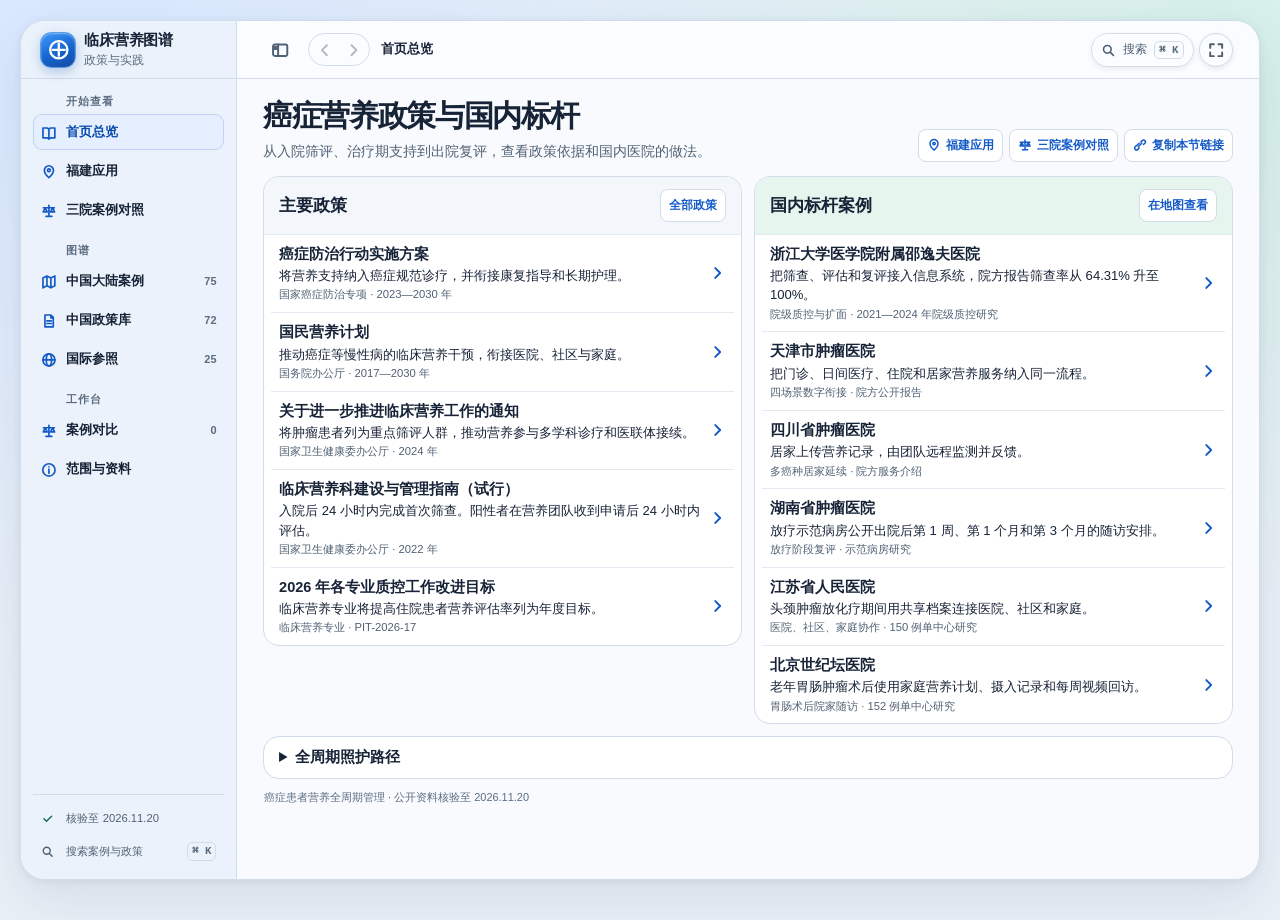
==== commit 3e652a53: "Present core policies and benchmark cases on a concise homepage" ====
--- a/docs/index.html
+++ b/docs/index.html
@@ -401,6 +401,35 @@
 .guide-cycle p {font-size:.93rem;line-height:1.58;color:var(--muted)}
 .guide-cycle .actions {margin-top:6px}
 .guide-footnote {margin:12px 0 2px;color:var(--muted);font-size:.82rem;line-height:1.6}
+.home-head {display:flex;justify-content:space-between;align-items:flex-end;gap:10px 16px;flex-wrap:wrap;margin-bottom:14px}
+.home-head .screen-head {margin:0}
+.home-shortcuts {margin:0}
+.home-shortcuts .home-case-jump {display:none}
+.home-overview {display:grid;grid-template-columns:repeat(2,minmax(0,1fr));gap:12px;align-items:start}
+.home-panel>header {display:flex;align-items:center;justify-content:space-between;gap:8px;flex-wrap:wrap;padding:12px 15px;border-bottom:1px solid var(--line-subtle)}
+.home-panel>header h2 {font-size:1.15rem}
+.home-policies>header {background:var(--soft);border-radius:inherit;border-bottom-left-radius:0;border-bottom-right-radius:0}
+.home-cases>header {background:var(--mint-fill);border-radius:inherit;border-bottom-left-radius:0;border-bottom-right-radius:0}
+.home-cases {scroll-margin-top:68px}
+.home-panel ul {list-style:none;padding:0 7px;margin:0}
+.home-panel li+li {border-top:1px solid var(--line-subtle)}
+.home-row {display:grid;grid-template-columns:minmax(0,1fr) auto;align-items:center;gap:8px;width:100%;text-align:left;padding:9px 8px;border-radius:7px}
+.home-row:hover {background:var(--soft)}
+.home-row:focus-visible {outline-offset:-2px}
+.home-row-text {display:grid;gap:2px}
+.home-row-text strong {font-size:.97rem;line-height:1.4}
+.home-row-text>span {font-size:.87rem;line-height:1.48;color:var(--text)}
+.home-row-text small {font-size:.75rem;line-height:1.4;color:var(--muted)}
+.home-row>i {color:var(--accent)}
+.home-cycle {margin-top:12px;padding:0 15px;scroll-margin-top:78px}
+.home-cycle summary {cursor:pointer;font-weight:700;padding:11px 0}
+.home-cycle>p {font-size:.9rem;line-height:1.6}
+.home-cycle .guide-cycle {padding:4px 0}
+.home-cycle>.guide-footnote {margin:7px 0 12px;font-size:.8rem}
+@media(max-width:910px){
+  .home-overview {grid-template-columns:1fr}
+  .home-shortcuts .home-case-jump {display:inline-flex}
+}
 .action-cards {grid-template-columns:repeat(2,minmax(0,1fr))}
 .guide-card dl {margin:0}
 .guide-card dt {font-size:.8rem;font-weight:700;color:var(--accent);margin:6px 0 2px}
@@ -519,7 +548,7 @@
   </div>
   <iframe id="source-frame" title="官方政策原件" referrerpolicy="no-referrer"></iframe>
 </dialog>
-<script type="application/json" id="data">{"cases":[{"id":"beijing-nst","province":"北京","country":null,"countryCode":null,"coordinates":null,"institution":"北京市朝阳区桓兴肿瘤医院","city":"北京","title":"营养支持小组牵头的肿瘤营养诊疗","date":null,"sourceType":"医院官网","url":"https://www.bjhxzlyy.com/Html/Departments/Main/Detail_163450.html","sourceTitle":"临床营养科·科室简介","summary":"营养支持小组（NST）为肿瘤患者提供筛查、评估、饮食指导、肠内及肠外营养与营养随访，覆盖围手术期和放化疗等阶段。","scope":"肿瘤专科医院住院患者及营养服务对象","category":"clinic","evidence":"临床营养科官网称全院住院患者营养风险筛查率为100%，有营养风险患者营养干预率为85%。网页没有给出统计期与随访频次。","steps":["screening","assessment","intervention","followup","coordination"],"cancers":["多癌种"],"process":[{"stage":"screening","detail":"住院端开展营养风险筛查，由营养支持小组接收营养风险患者。"},{"stage":"assessment","detail":"小组评估营养状况与肿瘤围术期、放疗或化疗的营养需要。"},{"stage":"intervention","detail":"按评估提供膳食、肠内或肠外营养与健康教育。"},{"stage":"followup","detail":"院方列有营养随访服务，未公布固定时点或覆盖比例。"}],"metrics":[{"label":"住院营养风险筛查率","value":"100%","context":"医院科室页自报，统计期及分母未披露。"},{"label":"营养风险患者干预率","value":"85%","context":"医院科室页自报，统计期及分母未披露。"}],"sources":[],"evidenceType":"program","links":[{"docId":"bj-nutrition","clauseId":"bj-nutri-5","reason":"肿瘤专科营养工作可对照北京市发布的临床营养流程。"},{"docId":"clinical-nutrition-2024","clauseId":"priority","reason":"案例公开了营养风险筛查或评估，可对照肿瘤重点人群要求。"},{"docId":"clinical-nutrition-2024","clauseId":"continuity","reason":"案例有出院衔接、康复指导或随访记录，可对照连续性服务方向。"},{"docId":"national-cancer-plan","clauseId":"support","reason":"案例的临床营养支持与癌症规范化诊疗要求相关。"},{"docId":"clinical-department-2022","clauseId":"team","reason":"团队配合或能力建设可参照临床营养科及营养支持小组职责。"}]},{"id":"tianjin-one-stop","province":"天津","country":null,"countryCode":null,"coordinates":null,"institution":"天津市肿瘤医院（天津医科大学肿瘤医院）","city":"天津","title":"覆盖门诊、日间、住院和居家的一站式营养诊疗","date":"2025-11","sourceType":"医院署名实践报告","url":"https://live.cnconf.com/uploads/news/file/2025/11/1762824526970996.pdf#page=51","sourceTitle":"肿瘤专科医院“五四三”策略驱动下“一站式营养诊疗矩阵”新模式的构建与实施","summary":"院方自2022年探索营养诊疗一站式服务，统一连接门诊、日间医疗、病房和居家。院内系统提醒筛查与会诊，线上可复诊，患者居家可记录膳食。","scope":"肿瘤专科医院，四类服务场景","category":"home","evidence":"院方会议论文集第50–52页。报告称营养风险筛查率由2022年的78.5%升至2024年的93.6%，营养状况评估由1,700增至6,270人次。报告也列出参与起草天津市临床营养科肠内营养诊疗技术质量规范的经历。","steps":["screening","assessment","intervention","monitoring","followup","coordination"],"cancers":["多癌种"],"process":[{"stage":"coordination","detail":"院方报告通过信息化方式衔接门诊、日间医疗、住院和居家四种场景。"},{"stage":"screening","detail":"院内系统向病区提醒执行营养筛查，按结果衔接会诊。"},{"stage":"monitoring","detail":"移动端支持患者记录膳食，营养团队可延续查看相关信息。"},{"stage":"followup","detail":"部分复诊可在线完成，使离院后的管理具备另一个服务入口。"}],"metrics":[{"label":"院方报告的筛查率","value":"78.5% → 93.6%","context":"2022 年至 2024 年，院方会议论文集自报。"},{"label":"营养状况评估量","value":"1,700 → 6,270 人次","context":"同口径为人次，非去重患者数，来源为院方会议论文集。"}],"sources":[{"title":"天津市肿瘤医院营养科","url":"https://www.tjmuch.com/system/2020/08/17/020039673.shtml"}],"evidenceType":"program","links":[{"docId":"tj-nutrition-plan","clauseId":"tj-plan-continuity","reason":"医院居家营养环节可对照天津的医院、社区和家庭长期管理方向。"},{"docId":"clinical-nutrition-2024","clauseId":"integrated","reason":"门诊、日间、住院、居家四类场景对应服务整合。"},{"docId":"clinical-nutrition-2024","clauseId":"priority","reason":"案例公开了营养风险筛查或评估，可对照肿瘤重点人群要求。"},{"docId":"clinical-nutrition-2024","clauseId":"continuity","reason":"案例有出院衔接、康复指导或随访记录，可对照连续性服务方向。"},{"docId":"national-cancer-plan","clauseId":"support","reason":"案例的临床营养支持与癌症规范化诊疗要求相关。"},{"docId":"clinical-department-2022","clauseId":"team","reason":"团队配合或能力建设可参照临床营养科及营养支持小组职责。"}]},{"id":"hebei-gi-ward","province":"河北","country":null,"countryCode":null,"coordinates":null,"institution":"河北医科大学第四医院（河北省肿瘤医院）","city":"石家庄","title":"胃肠肿瘤营养示范病房与出院延续服务","date":"2023-04-13","sourceType":"医院官网","url":"https://www.hbydsy.com/info/1012/5750.htm","sourceTitle":"全国首批！我院外三科获评“规范化外科营养诊疗示范病房”","summary":"外三科与营养科为胃肠肿瘤患者建立围手术期营养风险筛查、评估、个体方案、营养教育和出院延续路径，持续改进服务质量。","scope":"胃肠肿瘤患者，围手术期至出院后","category":"surgery","evidence":"院方公开示范病房实施内容。普外科护理团队另一篇院方报道补充了营养诊断、治疗护理、延续护理及质控体系。","steps":["screening","assessment","intervention","monitoring","discharge","followup","coordination"],"cancers":["胃肠道肿瘤"],"process":[{"stage":"screening","detail":"外科入院识别胃肠肿瘤患者的营养风险，和营养科衔接评估。"},{"stage":"intervention","detail":"围手术期制定个体方案，用患者营养教育配合治疗与护理。"},{"stage":"discharge","detail":"院方补充材料把营养诊断、延续护理和质控列入标准化流程。"},{"stage":"followup","detail":"医院报告存在离院后营养护理衔接。公开材料未列随访时点。"}],"metrics":[],"sources":[{"title":"普外科护理团队全程助力患者康复","url":"https://www.hbydsy.com/info/1012/6194.htm"}],"evidenceType":"program","links":[{"docId":"hb-sjz-nutrition-2030","clauseId":"hb-sjz-3-4","reason":"医院主要院区所在城市的方案明确癌症临床营养干预。"},{"docId":"cancer-diet-2017","clauseId":"escalation","reason":"胃肠肿瘤围术期可对照肿瘤患者膳食指导中的分层支持。"},{"docId":"clinical-nutrition-2024","clauseId":"priority","reason":"案例公开了营养风险筛查或评估，可对照肿瘤重点人群要求。"},{"docId":"clinical-nutrition-2024","clauseId":"continuity","reason":"案例有出院衔接、康复指导或随访记录，可对照连续性服务方向。"},{"docId":"national-cancer-plan","clauseId":"support","reason":"案例的临床营养支持与癌症规范化诊疗要求相关。"},{"docId":"clinical-department-2022","clauseId":"team","reason":"团队配合或能力建设可参照临床营养科及营养支持小组职责。"}]},{"id":"shanxi-digital-rt","province":"山西","country":null,"countryCode":null,"coordinates":null,"institution":"山西医科大学第一医院","city":"太原","title":"放疗科连接院内外的肿瘤全病程营养管理","date":"2024-04-07","sourceType":"省卫生健康委转载医院材料","url":"https://wjw.shanxi.gov.cn/xwzx/wzdt/202404/t20240407_9532893.shtml","sourceTitle":"山西医科大学第一医院放疗科主导申报项目成功入选国家卫生健康技术推广应用信息服务平台技术备选库","summary":"放疗科通过医患双端收集和分析营养问题，动态诊断，组织分阶梯营养干预、课程教育和技能训练，将治疗从院内延伸至院外。","scope":"放疗科及合作医院、科室，院内与院外","category":"home","evidence":"省卫健委转载院方报道。医院称项目已实践多年、累计超过1,000例，入选国家卫生健康技术推广应用信息服务平台技术备选库。报道未公布标准随访时间或对照数据。","steps":["assessment","intervention","monitoring","followup","coordination"],"cancers":["多癌种"],"process":[{"stage":"assessment","detail":"医患双端收集患者营养问题，由团队作动态营养诊断。"},{"stage":"intervention","detail":"组织阶梯干预，并提供分场景课程和技能指导。"},{"stage":"monitoring","detail":"软件连接院内与院外，支持反馈营养问题及调整。"},{"stage":"followup","detail":"通过院外使用把营养管理延长到离院后。机构未公布固定随访时间。"}],"metrics":[{"label":"累计实践","value":"超过 1,000 例","context":"省卫健委转载院方报告。累计起止年月与对照组未公布。"}],"sources":[],"evidenceType":"program","links":[{"docId":"sx-tumor-mdt","clauseId":"sx-mdt-723","reason":"省级肿瘤多学科诊疗标准将营养纳入团队扩展配置。"},{"docId":"national-nutrition-plan","clauseId":"continuity","reason":"院内外数字化管理可对照长期营养衔接。"},{"docId":"clinical-nutrition-2024","clauseId":"continuity","reason":"案例有出院衔接、康复指导或随访记录，可对照连续性服务方向。"},{"docId":"national-cancer-plan","clauseId":"support","reason":"案例的临床营养支持与癌症规范化诊疗要求相关。"},{"docId":"clinical-department-2022","clauseId":"team","reason":"团队配合或能力建设可参照临床营养科及营养支持小组职责。"}]},{"id":"inner-mongolia-clinical-nutrition","province":"内蒙古","country":null,"countryCode":null,"coordinates":null,"institution":"北京大学肿瘤医院内蒙古医院","city":"呼和浩特","title":"区域肿瘤中心的营养门诊、会诊和病房监测","date":null,"sourceType":"医院官网","url":"https://www.nmgzlyy.cn/ylhl/info/30","sourceTitle":"门诊科室·营养科","summary":"营养科为住院与门诊患者提供风险筛查、营养评估、治疗膳食、肠内与肠外营养支持，运用查房随病情调整方案。","scope":"肿瘤专科医院的临床营养服务","category":"clinic","evidence":"医院官网公布科室服务流程、多学科会诊及营养处方。所列服务覆盖院内和复诊门诊，公开材料未给出专门的出院随访流程。","steps":["screening","assessment","intervention","monitoring","coordination"],"cancers":["多癌种"],"process":[{"stage":"screening","detail":"营养团队面向肿瘤患者提供门诊及住院营养风险筛查。"},{"stage":"intervention","detail":"门诊和会诊覆盖治疗膳食以及肠内、肠外营养支持。"},{"stage":"monitoring","detail":"病房查房时根据病情和营养情况对方案作调整。"}],"metrics":[],"sources":[{"title":"消化道肿瘤中心建设","url":"https://www.nmgzlyy.cn/djztList/Info/4799"}],"evidenceType":"program","links":[{"docId":"nm-cancer-2030","clauseId":"nm-14","reason":"地区方案提供肿瘤专科营养支持的本地政策依据。"},{"docId":"clinical-nutrition-2024","clauseId":"priority","reason":"案例公开了营养风险筛查或评估，可对照肿瘤重点人群要求。"},{"docId":"national-cancer-plan","clauseId":"support","reason":"案例的临床营养支持与癌症规范化诊疗要求相关。"},{"docId":"clinical-department-2022","clauseId":"team","reason":"团队配合或能力建设可参照临床营养科及营养支持小组职责。"}]},{"id":"liaoning-crc-nutrition","province":"辽宁","country":null,"countryCode":null,"coordinates":null,"institution":"辽宁省肿瘤医院","city":"沈阳","title":"结直肠癌的营养评分与围手术期支持","date":"2024-12-06","sourceType":"医院官网","url":"https://www.lnchi.org.cn/yuangongban/staffscience/staffsciencenews/1864915217878650881.html","sourceTitle":"辽宁省肿瘤医院成功举办2024结直肠癌整合护理新进展学术交流会议","summary":"医院公开结直肠癌全程营养管理经验，包括营养评分、量化营养指标和制定营养方案。消化道外科与临床营养科也共同为患者提供术后饮食和营养教育。","scope":"结直肠及消化道肿瘤的临床经验与患教","category":"surgery","evidence":"院方继续教育报道记录本院临床营养团队的经验，另有患者患教和围手术营养培训材料。公开资料尚不足以验证营养随访频次、所及患者数和成效。","steps":["screening","assessment","intervention","coordination"],"cancers":["结直肠癌"],"process":[{"stage":"assessment","detail":"院方继续教育材料记录使用营养评分与量化指标识别围术期风险。"},{"stage":"intervention","detail":"由外科和临床营养科制定方案，并向患者讲解术后饮食与营养。"},{"stage":"coordination","detail":"培训和患教材料可核验跨科室合作，尚未公布出院营养随访。"}],"metrics":[],"sources":[{"title":"辽宁省肿瘤医院开展全民营养周健康科普系列公益活动","url":"https://www.lnchi.org.cn/ch/news/dynimac/1711561166637072385.html"},{"title":"肿瘤营养与消化道肿瘤护理培训","url":"https://www.lnchi.org.cn/ch/news/dynimac/1714516581759447041.html"}],"evidenceType":"program","links":[{"docId":"ln-nutrition-2030","clauseId":"ln-nutri-4-4-hospital","reason":"围手术期营养评估和支持可参照辽宁省的住院营养诊疗流程。"},{"docId":"pg-sga-2017","clauseId":"method","reason":"围手术期营养评估可对照肿瘤营养评估工具的使用范围。"},{"docId":"clinical-nutrition-2024","clauseId":"priority","reason":"案例公开了营养风险筛查或评估，可对照肿瘤重点人群要求。"},{"docId":"national-cancer-plan","clauseId":"support","reason":"案例的临床营养支持与癌症规范化诊疗要求相关。"},{"docId":"clinical-department-2022","clauseId":"team","reason":"团队配合或能力建设可参照临床营养科及营养支持小组职责。"}]},{"id":"jilin-community-link","province":"吉林","country":null,"countryCode":null,"coordinates":null,"institution":"吉林省肿瘤医院、吉林省营养师协会","city":"长春","title":"肿瘤营养闭环延伸至社区与家庭","date":"2026-09-23","sourceType":"医院官网","url":"https://jlszlyy.com/newszx/29180","sourceTitle":"全民营养科普与慢病人群营养管理公益项目在吉林省肿瘤医院正式启动","summary":"院方公开已常态化开展肿瘤营养风险筛查、多学科评估、个体方案与随访。2026年启动公益项目，把营养咨询、膳食记录和院外指导延伸到社区和家庭。","scope":"肿瘤患者、合并慢病患者及公益服务对象","category":"network","evidence":"医院报道同时描述已建立的临床流程和新启动的公益服务。同期“一病二方”模式把营养与复诊指导写入可带回家的个体化处方。公益项目的患者结局尚未披露。","steps":["screening","assessment","intervention","monitoring","discharge","followup","coordination"],"cancers":["多癌种"],"process":[{"stage":"screening","detail":"院内流程常态化识别营养风险，按需分流到多学科评估。"},{"stage":"intervention","detail":"个体化方案包括饮食指导。另一份院方材料示范将营养及复诊建议写入带回家处方。"},{"stage":"followup","detail":"2026 年公益项目将咨询、膳食记录和院外指导延伸到社区及家庭。"}],"metrics":[],"sources":[{"title":"一病二方，双管齐下！吉林省肿瘤医院推出肿瘤诊疗服务新模式","url":"https://jlszlyy.com/newszx/29151"}],"evidenceType":"program","links":[{"docId":"jl-nutrition-2030","clauseId":"jl-nutri-4-4-cancer","reason":"本省临床营养行动明确癌症干预及医院、社区、家庭长期衔接。"},{"docId":"national-nutrition-plan","clauseId":"continuity","reason":"社区与家庭延伸对应国家计划中的跨场景长期管理。"},{"docId":"clinical-nutrition-2024","clauseId":"priority","reason":"案例公开了营养风险筛查或评估，可对照肿瘤重点人群要求。"},{"docId":"clinical-nutrition-2024","clauseId":"continuity","reason":"案例有出院衔接、康复指导或随访记录，可对照连续性服务方向。"},{"docId":"national-cancer-plan","clauseId":"support","reason":"案例的临床营养支持与癌症规范化诊疗要求相关。"},{"docId":"clinical-department-2022","clauseId":"team","reason":"团队配合或能力建设可参照临床营养科及营养支持小组职责。"}]},{"id":"heilongjiang-nst","province":"黑龙江","country":null,"countryCode":null,"coordinates":null,"institution":"哈尔滨医科大学附属第四医院","city":"哈尔滨","title":"营养支持小组负责肿瘤内科营养管理","date":null,"sourceType":"医院官网转载病例报道","url":"https://ydsy.hrbmu.edu.cn/info/1020/1187.htm","sourceTitle":"哈医大四院营养治疗为肿瘤患者护航","summary":"医院设有肿瘤营养专病门诊与示范病房营养支持小组。公开的食管癌会诊案例展示营养筛查、整体评估、营养诊断和膳食处方，营养科另列营养随访服务。","scope":"营养门诊、住院及肿瘤放疗支持","category":"ward","evidence":"医院官网披露实际食管癌患者会诊过程和专病门诊、营养支持小组建设。营养科简介列明可为肿瘤等患者开展营养随访，未披露病例本人的院外随访情况。","steps":["screening","assessment","intervention","followup","coordination"],"cancers":["食管癌","多癌种"],"process":[{"stage":"assessment","detail":"院方发表的食管癌患者会诊案例记录筛查后的整体营养评估和诊断。"},{"stage":"intervention","detail":"临床会诊形成个体化膳食处方，院内设营养支持小组和肿瘤营养门诊。"},{"stage":"followup","detail":"科室服务页列出营养随访，个案页面未交代该患者的院外随访。"}],"metrics":[],"sources":[{"title":"哈尔滨医科大学附属第四医院营养科","url":"https://ydsy.hrbmu.edu.cn/ylgk/ksjs/fssks/yyk.htm"}],"evidenceType":"program","links":[{"docId":"esophagus-guide-2022","clauseId":"assessment","reason":"院方披露食管癌营养会诊个案，可对照该癌种的评估要求。"},{"docId":"clinical-nutrition-2024","clauseId":"priority","reason":"案例公开了营养风险筛查或评估，可对照肿瘤重点人群要求。"},{"docId":"clinical-nutrition-2024","clauseId":"continuity","reason":"案例有出院衔接、康复指导或随访记录，可对照连续性服务方向。"},{"docId":"national-cancer-plan","clauseId":"support","reason":"案例的临床营养支持与癌症规范化诊疗要求相关。"},{"docId":"clinical-department-2022","clauseId":"team","reason":"团队配合或能力建设可参照临床营养科及营养支持小组职责。"}]},{"id":"shanghai-breast-nutrition","province":"上海","country":null,"countryCode":null,"coordinates":null,"institution":"复旦大学附属肿瘤医院","city":"上海","title":"专病营养服务接入乳腺康复多学科门诊","date":null,"sourceType":"医院官网","url":"https://www.shca.org.cn/Home/department/intro/id/317/pid/56.shtml","sourceTitle":"复旦大学附属肿瘤医院·营养科","summary":"开展营养筛查、评估、体成分测试、查房和会诊，提供治疗膳食与肠内营养，并参与乳腺康复多学科门诊。","scope":"专病门诊、住院、治疗与乳腺康复多学科门诊","category":"clinic","evidence":"医院官网列出实际开展的营养服务，包括围手术期以及放化疗后吞咽困难、胃肠道反应、食欲下降等问题的处理。院外随访安排未在此材料中披露。","steps":["screening","assessment","intervention","monitoring","coordination"],"cancers":["乳腺癌","多癌种"],"process":[{"stage":"assessment","detail":"专业服务包含营养风险评估、体成分测量与入院会诊。"},{"stage":"intervention","detail":"按围手术期、放化疗后的进食问题开展膳食指导或肠内营养。"},{"stage":"coordination","detail":"营养专业人员参与乳腺康复多学科门诊，为专病团队提供支持。"}],"metrics":[],"sources":[{"title":"临床营养科主任公开出诊范围","url":"https://www.shca.org.cn/Expert?code=6493"}],"evidenceType":"program","links":[{"docId":"sh-cancer-2030","clauseId":"sh-13","reason":"乳腺康复多学科门诊可对照诊疗协作要求。"},{"docId":"sh-cancer-2030","clauseId":"sh-14","reason":"社区康复膳食指导是该院内门诊服务可衔接的环节。"},{"docId":"clinical-nutrition-2024","clauseId":"priority","reason":"案例公开了营养风险筛查或评估，可对照肿瘤重点人群要求。"},{"docId":"national-cancer-plan","clauseId":"support","reason":"案例的临床营养支持与癌症规范化诊疗要求相关。"},{"docId":"clinical-department-2022","clauseId":"team","reason":"团队配合或能力建设可参照临床营养科及营养支持小组职责。"}]},{"id":"jiangsu-gi-eras","province":"江苏","country":null,"countryCode":null,"coordinates":null,"institution":"常州市第一人民医院","city":"常州","title":"胃肠肿瘤外科营养筛查至随访","date":"2025-07-24","sourceType":"市卫生健康委刊载医院材料","url":"https://wjw.changzhou.gov.cn/html/wsj/2025/ABQHCOHK_0724/75730.html","sourceTitle":"市一院获评“全国静脉疾病规范化诊疗中心省级示范中心”和“全国规范化外科营养诊疗示范病房”称号","summary":"胃肠外科和临床营养科将营养管理纳入加速康复外科，借助数字化工具衔接筛查、评估、干预与随访。","scope":"胃肠道肿瘤患者，围手术与营养随访","category":"surgery","evidence":"常州市卫健委刊载医院材料，确认获评全国规范化外科营养诊疗示范病房，并说明实际管理路径，未披露分癌种覆盖率或随访频率。","steps":["screening","assessment","intervention","followup","coordination"],"cancers":["胃肠道肿瘤"],"process":[{"stage":"screening","detail":"把营养风险识别和进一步评估纳入胃肠肿瘤加速康复外科。"},{"stage":"intervention","detail":"由胃肠外科与临床营养科开展个体化营养支持。"},{"stage":"followup","detail":"用数字化工具连接诊疗和营养随访。市卫健委发布资料未细分随访频次。"}],"metrics":[],"sources":[],"evidenceType":"program","links":[{"docId":"clinical-nutrition-2024","clauseId":"continuity","reason":"外科病房开展随访可对照连续营养服务目标。"},{"docId":"clinical-nutrition-2024","clauseId":"priority","reason":"案例公开了营养风险筛查或评估，可对照肿瘤重点人群要求。"},{"docId":"national-cancer-plan","clauseId":"support","reason":"案例的临床营养支持与癌症规范化诊疗要求相关。"},{"docId":"clinical-department-2022","clauseId":"team","reason":"团队配合或能力建设可参照临床营养科及营养支持小组职责。"}]},{"id":"zhejiang-quality","province":"浙江","country":null,"countryCode":null,"coordinates":null,"institution":"浙江大学医学院附属邵逸夫医院","city":"杭州","title":"国家级肿瘤营养指导中心与持续质量改进","date":"2025-09-02","sourceType":"原创医院管理实践研究","url":"https://cs.medjournals.cn/article/doi/full/10.3760/cma.j.cn111325-20241025-00902","sourceTitle":"某院肿瘤患者营养指导中心建设实践","summary":"肿瘤营养指导中心自2019年建设，通过制度、人员培训、信息化与动态质控，开展筛查、评估、干预、再干预和随访。","scope":"肿瘤患者营养指导中心","category":"clinic","evidence":"《中华医院管理杂志》刊载的院方研究报告，2021—2024年营养筛查率从64.31%（21,367/33,223）升至100%（33,159/33,159），有营养风险患者进一步营养评估率从18.94%增至49.82%。这是该院报告的过程指标。","steps":["screening","assessment","intervention","monitoring","followup","coordination"],"cancers":["多癌种"],"process":[{"stage":"screening","detail":"建设规范筛查入口和信息化记录机制。"},{"stage":"assessment","detail":"识别高风险患者后开展进一步营养评估，记录变化。"},{"stage":"monitoring","detail":"将干预后复评、再干预及定期质控会议纳入持续质量改进。"},{"stage":"followup","detail":"流程公开包括随访，公开统计以院内筛查和高风险详评为主。"}],"metrics":[{"label":"营养筛查率","value":"64.31% → 100%","context":"机构建设研究报告，2021 至 2024 年，21,367/33,223 → 33,159/33,159。"},{"label":"高风险详评率","value":"18.94% → 49.82%","context":"机构建设研究报告。两项指标反映流程执行，不能直接衡量治疗结局。"}],"sources":[{"title":"邵逸夫医院国家级肿瘤患者营养指导中心建设报道","url":"https://www.srrsh.com/articleInfo/4780"},{"title":"医院临床营养科介绍","url":"https://www.srrsh.com/uploads/20250108/202501082234157797.pdf"}],"evidenceType":"study","links":[{"docId":"zj-nutrition-2030","clauseId":"zj-nutri-3-4-hospital","reason":"医院营养中心的筛查和干预对应省级住院临床营养工作机制。"},{"docId":"quality-2026","clauseId":"assessment","reason":"公开的营养筛查、进一步评估及质量改进与年度质控目标相关。"},{"docId":"clinical-nutrition-2024","clauseId":"priority","reason":"案例公开了营养风险筛查或评估，可对照肿瘤重点人群要求。"},{"docId":"clinical-nutrition-2024","clauseId":"continuity","reason":"案例有出院衔接、康复指导或随访记录，可对照连续性服务方向。"},{"docId":"national-cancer-plan","clauseId":"support","reason":"案例的临床营养支持与癌症规范化诊疗要求相关。"},{"docId":"clinical-department-2022","clauseId":"team","reason":"团队配合或能力建设可参照临床营养科及营养支持小组职责。"}]},{"id":"anhui-gi-ward","province":"安徽","country":null,"countryCode":null,"coordinates":null,"institution":"皖南医学院第一附属医院（弋矶山医院）","city":"芜湖","title":"胃肠外科从入院筛查到出院后营养随访","date":"2024-04-22","sourceType":"医学院官网","url":"https://whw.wnmc.edu.cn/info/1121/4621.htm","sourceTitle":"皖南医学院第一附属医院胃肠外科获批全国“规范化外科营养诊疗示范病房”","summary":"胃肠外科组织外科营养诊疗小组，把住院筛查评估、围手术期营养支持、动态营养诊疗和出院后随访纳入同一路径。","scope":"胃肠外科，围手术期至出院后","category":"surgery","evidence":"医学院官网公开附属医院获评全国规范化外科营养诊疗示范病房及实施路径。原文为胃肠外科工作，未披露分病种覆盖情况。","steps":["screening","assessment","intervention","monitoring","followup","coordination"],"cancers":["胃肠道肿瘤"],"process":[{"stage":"screening","detail":"胃肠外科工作路径纳入住院营养风险筛查与评估。"},{"stage":"intervention","detail":"外科营养诊疗小组联动提供围手术期支持。"},{"stage":"monitoring","detail":"在院期间可动态管理营养诊疗。"},{"stage":"followup","detail":"原文记录出院后随访，尚无分癌种完成率。"}],"metrics":[],"sources":[],"evidenceType":"program","links":[{"docId":"clinical-nutrition-2024","clauseId":"priority","reason":"案例公开了营养风险筛查或评估，可对照肿瘤重点人群要求。"},{"docId":"clinical-nutrition-2024","clauseId":"continuity","reason":"案例有出院衔接、康复指导或随访记录，可对照连续性服务方向。"},{"docId":"national-cancer-plan","clauseId":"support","reason":"案例的临床营养支持与癌症规范化诊疗要求相关。"},{"docId":"clinical-department-2022","clauseId":"team","reason":"团队配合或能力建设可参照临床营养科及营养支持小组职责。"}]},{"id":"fujian-nutrition-ward","province":"福建","country":null,"countryCode":null,"coordinates":null,"institution":"宁德市闽东医院","city":"福安","title":"胃肠外科营养示范病房连接住院与出院后","date":"2024-04-10","sourceType":"医院供稿／省级媒体发布","url":"https://nd.fjsen.com/wap/2024-04/10/content_31619092.htm","sourceTitle":"喜讯！闽东医院胃肠、小儿外科获批全国“规范化外科营养诊疗示范病房”","summary":"胃肠、小儿外科组建外科营养诊疗小组，联合临床营养科开展入院筛查和评估、围手术期营养干预及出院后营养随访。","scope":"胃肠及小儿外科示范病房，包括胃肠肿瘤围手术患者","category":"ward","evidence":"东南网刊载闽东医院供稿，明确公开医院通过外科营养示范病房评审及上述工作路径。原文覆盖胃肠外科患者，未公布癌种分层或随访结局。","steps":["screening","assessment","intervention","monitoring","followup","coordination"],"cancers":["胃肠道肿瘤"],"process":[{"stage":"coordination","detail":"胃肠和小儿外科与临床营养科组织外科营养小组。"},{"stage":"assessment","detail":"示范病房把入院筛查和评估纳入围手术路径。"},{"stage":"intervention","detail":"为围手术期患者提供营养干预。"},{"stage":"followup","detail":"出院后提供营养随访，来源没有按癌种报告随访结局。"}],"metrics":[],"sources":[],"evidenceType":"program","links":[{"docId":"fj-nutrition-plan","clauseId":"fj-plan-team","reason":"营养示范病房可对照福建计划的住院营养路径及多学科支持。"},{"docId":"clinical-nutrition-2024","clauseId":"priority","reason":"案例公开了营养风险筛查或评估，可对照肿瘤重点人群要求。"},{"docId":"clinical-nutrition-2024","clauseId":"continuity","reason":"案例有出院衔接、康复指导或随访记录，可对照连续性服务方向。"},{"docId":"national-cancer-plan","clauseId":"support","reason":"案例的临床营养支持与癌症规范化诊疗要求相关。"},{"docId":"clinical-department-2022","clauseId":"team","reason":"团队配合或能力建设可参照临床营养科及营养支持小组职责。"}]},{"id":"jiangxi-gi-study","province":"江西","country":null,"countryCode":null,"coordinates":null,"institution":"吉安市中心人民医院","city":"吉安","title":"胃肠恶性肿瘤围手术期营养管理研究","date":"2026-01-28","sourceType":"原创临床研究","url":"https://bpgweb.azurewebsites.net/1009-3079/full/v34/i1/44.htm","sourceTitle":"基于NRS2002的全程营养管理方案在胃肠道恶性肿瘤患者围术期中的应用效果","summary":"团队在单中心研究中对胃肠恶性肿瘤患者开展术前筛查、分层营养评估和术前支持，术后动态调整营养方案，出院后通过微信延续指导。","scope":"84例首次接受手术的胃肠恶性肿瘤患者","category":"research","evidence":"原创研究纳入84例，观察组和对照组各42例，随访至出院后3个月。论文报告术后并发症为2/42与9/42。证据限该院、该研究人群和随访期。","steps":["screening","assessment","intervention","monitoring","discharge","followup","coordination"],"cancers":["胃肠道肿瘤"],"process":[{"stage":"screening","detail":"首次手术前按纳入研究的流程筛查并评估营养风险。"},{"stage":"intervention","detail":"提供术前支持，术后按病情与耐受动态调整。"},{"stage":"discharge","detail":"出院后营养教育在微信延续，以便利患者和护理人员沟通。"},{"stage":"followup","detail":"研究随访截至出院后 3 个月。"}],"metrics":[{"label":"研究样本","value":"84 例","context":"观察组与对照组各 42 例。"},{"label":"术后并发症","value":"2/42 对 9/42","context":"单中心研究组与对照组，适用范围限于研究入组病例。"}],"sources":[{"title":"《世界华人消化杂志》论文原文 PDF","url":"https://f6publishing.blob.core.windows.net/6d2500c6-d858-44a5-a4ca-ab5b39faaadd/WCJD-34-44-with-cover.pdf"}],"evidenceType":"study","links":[{"docId":"jx-cancer-2027","clauseId":"jx-6","reason":"省级方案要求加强癌症患者营养及康复指导，可与该研究的实践路径对照。"},{"docId":"clinical-nutrition-2024","clauseId":"priority","reason":"案例公开了营养风险筛查或评估，可对照肿瘤重点人群要求。"},{"docId":"clinical-nutrition-2024","clauseId":"continuity","reason":"案例有出院衔接、康复指导或随访记录，可对照连续性服务方向。"},{"docId":"national-cancer-plan","clauseId":"support","reason":"案例的临床营养支持与癌症规范化诊疗要求相关。"},{"docId":"clinical-department-2022","clauseId":"team","reason":"团队配合或能力建设可参照临床营养科及营养支持小组职责。"}]},{"id":"shandong-digital-clinic","province":"山东","country":null,"countryCode":null,"coordinates":null,"institution":"山东第一医科大学附属省立医院（山东省立医院）","city":"济南","title":"肿瘤营养专病门诊与数字化持续管理","date":"2026-01-16","sourceType":"医院官网","url":"https://www.sph.com.cn/Html/News/Articles/36708.html","sourceTitle":"肿瘤营养门诊——精准营养干预，赋能肿瘤全周期治疗","summary":"癌症患者可在专病门诊接受营养风险筛查、人体成分分析及个体化营养处方。科室平台支持动态监测、移动端膳食日志、复诊提醒和随访。","scope":"确诊肿瘤患者，手术、放化疗、靶向或免疫治疗等","category":"clinic","evidence":"院方的肿瘤门诊与特医食品管理资料分别公开适用人群、分治疗阶段处方和系统化随访。特医食品平台覆盖多个病种。","steps":["screening","assessment","intervention","monitoring","followup","coordination"],"cancers":["多癌种"],"process":[{"stage":"assessment","detail":"为肿瘤专病门诊患者做风险筛查、人体成分分析和营养评估。"},{"stage":"intervention","detail":"处方按手术、放化疗等临床治疗阶段调整。"},{"stage":"monitoring","detail":"科室平台可记录膳食日志和指标，支持复诊提醒及随访。"}],"metrics":[],"sources":[{"title":"山东省立医院临床营养科·特医食品规范化管理","url":"https://www.sph.com.cn/Html/News/Articles/39079.html"}],"evidenceType":"program","links":[{"docId":"fsmp-use-2026","clauseId":"records","reason":"院方公开特医食品和随访信息化路径，可对照临床记录要求。"},{"docId":"clinical-nutrition-2024","clauseId":"priority","reason":"案例公开了营养风险筛查或评估，可对照肿瘤重点人群要求。"},{"docId":"clinical-nutrition-2024","clauseId":"continuity","reason":"案例有出院衔接、康复指导或随访记录，可对照连续性服务方向。"},{"docId":"national-cancer-plan","clauseId":"support","reason":"案例的临床营养支持与癌症规范化诊疗要求相关。"},{"docId":"clinical-department-2022","clauseId":"team","reason":"团队配合或能力建设可参照临床营养科及营养支持小组职责。"}]},{"id":"henan-crc-surgery","province":"河南","country":null,"countryCode":null,"coordinates":null,"institution":"河南中医药大学附属郑州市大肠肛门病医院（河南省中医消化病医院）","city":"郑州","title":"将结直肠癌营养支持纳入加速康复外科","date":"2026-01-29","sourceType":"医院官网","url":"https://www.zzgcyy.com/news/772.html","sourceTitle":"精准营养，修复机能 河南省中医消化病医院探索消化道疾病综合治疗的新路径","summary":"医院对拟行手术的结直肠癌等患者开展术前筛查和评估、个体化营养支持及术后早期支持。其消化道疾病营养服务还包括住院评估调整与出院后营养随访。","scope":"结直肠癌等消化道疾病围手术营养及医院通用随访","category":"surgery","evidence":"医院官网报道区分结直肠癌围手术流程与更广泛的消化道疾病服务。该网页详细报道的单个治疗案例为非癌症消化道疾病，肿瘤随访覆盖率未披露。","steps":["screening","assessment","intervention","monitoring","followup","coordination"],"cancers":["结直肠癌"],"process":[{"stage":"screening","detail":"结直肠癌围术期路径将营养风险筛查前移到手术前。"},{"stage":"intervention","detail":"在个体化术前支持后，安排术后早期营养干预。"},{"stage":"followup","detail":"营养随访属于机构面向消化道疾病的服务介绍，肿瘤患者覆盖比例未公布。"}],"metrics":[],"sources":[{"title":"河南省中医消化病医院·临床营养科","url":"https://www.zzgcyy.com/service/department/29.html"}],"evidenceType":"program","links":[{"docId":"national-cancer-plan","clauseId":"support","reason":"结直肠癌围手术期纳入营养支持，对应癌症规范化诊疗要求。"},{"docId":"clinical-nutrition-2024","clauseId":"priority","reason":"案例公开了营养风险筛查或评估，可对照肿瘤重点人群要求。"},{"docId":"clinical-nutrition-2024","clauseId":"continuity","reason":"案例有出院衔接、康复指导或随访记录，可对照连续性服务方向。"},{"docId":"clinical-department-2022","clauseId":"team","reason":"团队配合或能力建设可参照临床营养科及营养支持小组职责。"}]},{"id":"hubei-home-nursing","province":"湖北","country":null,"countryCode":null,"coordinates":null,"institution":"湖北省肿瘤医院","city":"武汉","title":"肿瘤营养护理从住院评估延伸至居家","date":null,"sourceType":"医院官网","url":"https://www.hbch.com.cn/archive/1-78-5041.html","sourceTitle":null,"summary":"营养专科护理小组面向住院及门诊患者实施风险筛查和评估，与营养师、医师制定个人营养支持方案，联合临床科室查房，并为出院患者提供营养随访及居家营养管理。","scope":"肿瘤专科营养护理小组服务的住院和门诊患者","category":"home","evidence":"院方公开了小组服务流程和分工，未列随访频次或患者结局。","steps":["screening","assessment","intervention","discharge","followup","coordination"],"cancers":["多癌种"],"process":[{"stage":"assessment","detail":"营养护理小组服务住院和门诊患者，开展风险筛查与评估。"},{"stage":"intervention","detail":"营养护士与医师、营养师制定方案，并联合科室进行营养查房。"},{"stage":"discharge","detail":"出院患者可获得居家营养管理与随访。"}],"metrics":[],"sources":[{"url":"https://www.hbch.com.cn/archive/1-88-8800.html","title":"院方质控进展与筛查率"}],"evidenceType":"program","links":[{"docId":"hb-wuhan-nutrition-plan","clauseId":"hb-wh-plan-42","reason":"机构所在武汉市的方案把癌症纳入相关慢病长期营养管理。"},{"docId":"quality-2022","clauseId":"screen","reason":"院方另公布 24 小时营养筛查质控，便于对照相应国家指标。"},{"docId":"clinical-nutrition-2024","clauseId":"priority","reason":"案例公开了营养风险筛查或评估，可对照肿瘤重点人群要求。"},{"docId":"clinical-nutrition-2024","clauseId":"continuity","reason":"案例有出院衔接、康复指导或随访记录，可对照连续性服务方向。"},{"docId":"national-cancer-plan","clauseId":"support","reason":"案例的临床营养支持与癌症规范化诊疗要求相关。"},{"docId":"clinical-department-2022","clauseId":"team","reason":"团队配合或能力建设可参照临床营养科及营养支持小组职责。"}]},{"id":"hunan-radiotherapy","province":"湖南","country":null,"countryCode":null,"coordinates":null,"institution":"湖南省肿瘤医院","city":"长沙","title":"放疗营养示范病房公布出院后随访节点","date":"2026-08-18","sourceType":"原创研究","url":"https://zlyx.ijournals.cn/zlyx/article/html/202603014","sourceTitle":null,"summary":"放疗营养示范病房以多学科团队落实营养风险筛查、三级营养诊断、规范化干预和动态监测，安排出院后第 1 周、第 1 个月及第 3 个月的营养随访。","scope":"放疗营养示范病房服务对象","category":"ward","evidence":"原作者报告示范病房的质控与照护流程，覆盖放疗示范病房人群。","steps":["screening","assessment","intervention","monitoring","discharge","followup","coordination"],"cancers":["多癌种"],"process":[{"stage":"screening","detail":"示范病房在接诊时识别营养风险，根据三级营养诊断安排后续服务。"},{"stage":"assessment","detail":"营养护士与医生、营养专业人员共同完成分层评估。"},{"stage":"intervention","detail":"将营养诊疗嵌入肿瘤放疗照护，按个体情况安排支持。"},{"stage":"monitoring","detail":"团队持续观察干预效果并将执行情况纳入病房质控。"},{"stage":"followup","detail":"出院第 1 周、第 1 个月及第 3 个月安排营养随访。"}],"metrics":[{"label":"已公开的院外节点","value":"3 个","context":"出院后第 1 周、第 1 个月、第 3 个月，适用于论文所述示范病房。"}],"sources":[{"url":"https://zlyx.ijournals.cn/zlyx/article/pdf/202603014","title":"研究全文 PDF"}],"evidenceType":"study","links":[{"docId":"hun-hospital-review","clauseId":"hun-review-nutri","reason":"放疗病房建立的质控流程可对照湖南最新的临床营养专业质控指标。"},{"docId":"pg-sga-2017","clauseId":"schedule","reason":"放疗病房动态复评和定期随访可对照标准中的住院与居家评估时间。"},{"docId":"clinical-nutrition-2024","clauseId":"priority","reason":"案例公开了营养风险筛查或评估，可对照肿瘤重点人群要求。"},{"docId":"clinical-nutrition-2024","clauseId":"continuity","reason":"案例有出院衔接、康复指导或随访记录，可对照连续性服务方向。"},{"docId":"national-cancer-plan","clauseId":"support","reason":"案例的临床营养支持与癌症规范化诊疗要求相关。"},{"docId":"clinical-department-2022","clauseId":"team","reason":"团队配合或能力建设可参照临床营养科及营养支持小组职责。"}]},{"id":"guangdong-nutrition-center","province":"广东","country":null,"countryCode":null,"coordinates":null,"institution":"中山大学附属第六医院","city":"广州","title":"肿瘤营养指导中心建立住院至门诊随访路径","date":"2026-01-05","sourceType":"院方供稿","url":"https://static.nfnews.com/content/202601/05/c12054082.html?enterColumnId=59","sourceTitle":null,"summary":"肿瘤科设营养治疗小组，入院 24 小时内进行营养风险和肌少症风险筛查。对高风险者做进一步评估，为营养不良患者制定分层方案，并开展营养教育及门诊随访。2025 年 12 月通过项目现场验收。","scope":"肿瘤科住院及后续门诊随访服务对象","category":"ward","evidence":"评审查阅病例与随访记录。医院公开了流程和措施，未披露长期效果或随访到达率。","steps":["screening","assessment","intervention","followup","coordination"],"cancers":["多癌种"],"process":[{"stage":"screening","detail":"入院 24 小时内同时识别营养风险与肌少症风险。"},{"stage":"assessment","detail":"筛出高风险患者后进一步营养评估。"},{"stage":"intervention","detail":"由营养治疗小组制定分层支持方案，并辅以营养教育。"},{"stage":"followup","detail":"院方报告已建立门诊随访，未公布随访完成率。"}],"metrics":[{"label":"入院筛查时限","value":"24 小时内","context":"机构公开路径同时提及营养风险和肌少症风险。"}],"sources":[{"url":"https://www.gzcancer.com/ksdh/ptks/lcyyk.htm","title":"省内另一实践：广州医科大学附属肿瘤医院动态营养查房"}],"evidenceType":"program","links":[{"docId":"gd-nutrition-plan","clauseId":"gd-plan-continuity","reason":"病例管理中的分层支持和随访与广东的临床营养行动相关。"},{"docId":"clinical-department-2022","clauseId":"screen24","reason":"院方已报告入院 24 小时内风险筛查。"},{"docId":"clinical-nutrition-2024","clauseId":"priority","reason":"案例公开了营养风险筛查或评估，可对照肿瘤重点人群要求。"},{"docId":"clinical-nutrition-2024","clauseId":"continuity","reason":"案例有出院衔接、康复指导或随访记录，可对照连续性服务方向。"},{"docId":"national-cancer-plan","clauseId":"support","reason":"案例的临床营养支持与癌症规范化诊疗要求相关。"},{"docId":"clinical-department-2022","clauseId":"team","reason":"团队配合或能力建设可参照临床营养科及营养支持小组职责。"}]},{"id":"guangxi-radiotherapy","province":"广西","country":null,"countryCode":null,"coordinates":null,"institution":"广西医科大学第一附属医院","city":"南宁","title":"放疗营养示范病房把筛查、干预和随访串联","date":"2023-07-05","sourceType":"医院官网","url":"https://www.gxmuyfy.cn/news/newsksdt/25299.html","sourceTitle":null,"summary":"放疗科建立从入院到出院、放疗前中后的营养路径。团队开展营养筛查评估、动态调整阶梯营养治疗，并在线上线下开展营养指导和随访。","scope":"放疗专病营养病房患者","category":"ward","evidence":"院方公开了营养支持团队的分工与标准化流程，未公布覆盖人数或院外随访频次。","steps":["screening","assessment","intervention","monitoring","discharge","followup","coordination"],"cancers":["多癌种"],"process":[{"stage":"screening","detail":"将筛查评估列入放疗前和入院路径。"},{"stage":"intervention","detail":"放疗过程中按阶梯营养方案进行干预，按动态评估调整。"},{"stage":"discharge","detail":"由营养支持团队把出院营养指导纳入临床路径。"},{"stage":"followup","detail":"通过线上线下方式开展后续指导与随访。"}],"metrics":[],"sources":[{"title":"广西肿瘤营养护理技术下沉至三江县人民医院","url":"https://www.gxmu.edu.cn/news/fsyyxw/t231339.html"}],"evidenceType":"program","links":[{"docId":"cancer-diet-2017","clauseId":"escalation","reason":"示范病房实施阶梯营养干预与放疗期动态调整。"},{"docId":"clinical-nutrition-2024","clauseId":"priority","reason":"案例公开了营养风险筛查或评估，可对照肿瘤重点人群要求。"},{"docId":"clinical-nutrition-2024","clauseId":"continuity","reason":"案例有出院衔接、康复指导或随访记录，可对照连续性服务方向。"},{"docId":"national-cancer-plan","clauseId":"support","reason":"案例的临床营养支持与癌症规范化诊疗要求相关。"},{"docId":"clinical-department-2022","clauseId":"team","reason":"团队配合或能力建设可参照临床营养科及营养支持小组职责。"}]},{"id":"hainan-mdt","province":"海南","country":null,"countryCode":null,"coordinates":null,"institution":"海南省肿瘤医院","city":"海口","title":"整合医学中心将营养治疗纳入肿瘤多学科服务","date":"2024-07-19","sourceType":"医院管理机构官网","url":"https://www.dycmyl.com/newsinfo/7460939.html","sourceTitle":null,"summary":"海南省肿瘤医院整合肿瘤外科、内科、康复、营养等专业，提供围术期营养指导。2026 年另有病例报道记录同院一个复杂手术患者接受术前和术后个体化营养支持。","scope":"癌症中心多学科围手术期服务","category":"network","evidence":"中心服务和患者个案均有公开材料。集团报道未说明癌症营养随访的固定安排或覆盖率。","steps":["assessment","intervention","coordination"],"cancers":["多癌种"],"process":[{"stage":"coordination","detail":"整合医学中心汇集肿瘤外科、内科、康复、疼痛及营养团队。"},{"stage":"intervention","detail":"围术期营养指导是中心公布的服务之一。补充病例材料记录一次术前与术后个体化支持。"}],"metrics":[],"sources":[{"title":"整合医学中心报道（海南健康网）","url":"https://www.ehnjk.com/article/5227.html"},{"title":"同院术前术后营养支持病例（2026）","url":"https://www.ehnjk.com/article/13919.html"}],"evidenceType":"program","links":[{"docId":"gastric-guide-2022","clauseId":"periop","reason":"院方资料记录术前术后营养指导，胃癌围术期要求可作病种对照。"},{"docId":"national-cancer-plan","clauseId":"support","reason":"案例的临床营养支持与癌症规范化诊疗要求相关。"},{"docId":"clinical-department-2022","clauseId":"team","reason":"团队配合或能力建设可参照临床营养科及营养支持小组职责。"}]},{"id":"hainan-mdt-additional-1","province":"海南","country":null,"countryCode":null,"coordinates":null,"institution":"海南省肿瘤医院缓和医学科","city":"海口","title":"晚期肿瘤缓和医学科将营养指导纳入支持照护","date":"2025-12","sourceType":"医院管理机构官网","url":"https://www.dycmyl.com/newsinfo/10909635.html","sourceTitle":null,"summary":"新设缓和医学科整合症状评估、治疗干预、营养指导及家属支持，服务对象为晚期肿瘤患者。","scope":"面向晚期肿瘤患者及家属的缓和医学服务","category":"palliative","evidence":"可确认正式设科和公布的服务内容，尚缺癌种分层的营养处方、监测及随访数据。","steps":["palliative","coordination"],"cancers":["多癌种"],"process":[{"stage":"palliative","detail":"新设缓和医学科整合症状评估、治疗干预、营养指导及家属支持，服务对象为晚期肿瘤患者。"}],"metrics":[],"sources":[],"evidenceType":"program","links":[{"docId":"palliative-2025","clauseId":"appetite","reason":"晚期肿瘤的营养指导可对照安宁疗护实践指南中的厌食评估与照护。"},{"docId":"palliative-2025","clauseId":"feeding","reason":"个体进食困难时可查指南的进食和饮水协助条款。"}]},{"id":"chongqing-dynamic-followup","province":"重庆","country":null,"countryCode":null,"coordinates":null,"institution":"重庆医科大学附属第二医院","city":"重庆","title":"住院临床营养建档并衔接出院后动态随访","date":null,"sourceType":"医院官网","url":"https://www.cqsahcqmu.cn/index.php?c=category&id=273","sourceTitle":null,"summary":"医院临床营养科公开跨科室服务路径，从风险筛查、评估、营养支持和膳食指导，到建立营养档案和出院后动态随访。同期可见重庆大学附属肿瘤医院临床营养科国家级建设试点材料。","scope":"综合医院跨科室的营养服务，项目数据未分癌种","category":"home","evidence":"主材料为综合医院全院营养流程，癌种分层和结局未单列。附带肿瘤医院材料证实人才培养建设试点。","steps":["screening","assessment","intervention","monitoring","discharge","followup","coordination"],"cancers":["多癌种"],"process":[{"stage":"screening","detail":"综合医院的跨科营养路径包括住院营养风险筛查与评估。"},{"stage":"intervention","detail":"为有需要的患者提供多种营养支持，记录患者营养档案。"},{"stage":"followup","detail":"院方科室公开列明出院后动态随访，未按癌种单独报告覆盖率。"}],"metrics":[],"sources":[{"url":"https://news.cqu.edu.cn/archives/news2/content/2022/06/30/76f1e492551bdce0bc10dff4fed6159b4867be09.html","title":"重庆大学附属肿瘤医院临床营养科建设试点（重庆大学）"}],"evidenceType":"program","links":[{"docId":"cq-nutrition","clauseId":"cq-nutri-3","reason":"本市规范提出筛查、评估、干预、营养宣教及连续服务。"},{"docId":"clinical-nutrition-2024","clauseId":"priority","reason":"案例公开了营养风险筛查或评估，可对照肿瘤重点人群要求。"},{"docId":"clinical-nutrition-2024","clauseId":"continuity","reason":"案例有出院衔接、康复指导或随访记录，可对照连续性服务方向。"},{"docId":"national-cancer-plan","clauseId":"support","reason":"案例的临床营养支持与癌症规范化诊疗要求相关。"},{"docId":"clinical-department-2022","clauseId":"team","reason":"团队配合或能力建设可参照临床营养科及营养支持小组职责。"}]},{"id":"sichuan-remote-monitor","province":"四川","country":null,"countryCode":null,"coordinates":null,"institution":"四川省肿瘤医院","city":"成都","title":"多癌种营养预警连接病房和居家康复","date":null,"sourceType":"医院官网","url":"https://staff.sichuancancer.org/info/1116/9353.htm","sourceTitle":null,"summary":"营养专业工作室实施三级诊断、阶梯营养治疗与居家延续服务。公开介绍显示，线上平台覆盖多个癌种，患者提交营养康复日志，团队监测状态并动态调整营养指导。","scope":"肿瘤专科治疗、居家与社区服务人群","category":"home","evidence":"院方披露多个营养示范病区和消化道恶性肿瘤患者家庭营养县、乡、村三级模式，并介绍筛评治人次数，属于机构自报。","steps":["screening","assessment","intervention","monitoring","discharge","followup","coordination"],"cancers":["多癌种"],"process":[{"stage":"assessment","detail":"营养工作室开展三级营养诊断与评估，引导后续阶梯治疗。"},{"stage":"intervention","detail":"院内制定个体化支持，同时把营养教育延伸到出院和居家。"},{"stage":"monitoring","detail":"线上平台中患者提交营养康复日志，团队根据状态提示调整。"},{"stage":"followup","detail":"公开材料记录支持多个癌种的院外连续管理及县、乡、村三级协作。"}],"metrics":[],"sources":[{"title":"2026 年 5 月临床营养科活动公开报道","url":"https://www.sichuancancer.org/info/1022/12199.htm"}],"evidenceType":"program","links":[{"docId":"sc-cancer-2030","clauseId":"sc-cancer-13","reason":"地区癌症防治方案明确康复及膳食指导，可对照该院的院外做法。"},{"docId":"clinical-nutrition-2024","clauseId":"priority","reason":"案例公开了营养风险筛查或评估，可对照肿瘤重点人群要求。"},{"docId":"clinical-nutrition-2024","clauseId":"continuity","reason":"案例有出院衔接、康复指导或随访记录，可对照连续性服务方向。"},{"docId":"national-cancer-plan","clauseId":"support","reason":"案例的临床营养支持与癌症规范化诊疗要求相关。"},{"docId":"clinical-department-2022","clauseId":"team","reason":"团队配合或能力建设可参照临床营养科及营养支持小组职责。"}]},{"id":"guizhou-periop-and-rt","province":"贵州","country":null,"countryCode":null,"coordinates":null,"institution":"贵黔国际总医院","city":"贵阳","title":"围术期与放化疗营养指导纳入临床营养服务","date":null,"sourceType":"医院官网","url":"https://www.gigh.cn/index.php?a=lists&c=index&catid=94&m=content","sourceTitle":null,"summary":"临床营养科列明筛查评估、营养诊断、治疗与宣教工作，服务包括择期手术术前营养、肿瘤放化疗患者营养指导与术后营养指导，并提供个体化营养方案。","scope":"综合医院营养科提供的术前、术后和放化疗营养服务","category":"clinic","evidence":"公开材料为科室服务范围，未提供癌种分层的入院流程及院外随访数据。","steps":["screening","assessment","intervention","coordination"],"cancers":["多癌种"],"process":[{"stage":"assessment","detail":"科室服务包含营养风险筛查、评估与诊断。"},{"stage":"intervention","detail":"服务范围涉及围术期、肿瘤放化疗期间和术后营养指导。"}],"metrics":[],"sources":[],"evidenceType":"program","links":[{"docId":"cancer-diet-2017","clauseId":"escalation","reason":"放化疗与围术期的营养支持可对照膳食及营养干预原则。"},{"docId":"clinical-nutrition-2024","clauseId":"priority","reason":"案例公开了营养风险筛查或评估，可对照肿瘤重点人群要求。"},{"docId":"national-cancer-plan","clauseId":"support","reason":"案例的临床营养支持与癌症规范化诊疗要求相关。"},{"docId":"clinical-department-2022","clauseId":"team","reason":"团队配合或能力建设可参照临床营养科及营养支持小组职责。"}]},{"id":"yunnan-site-specific","province":"云南","country":null,"countryCode":null,"coordinates":null,"institution":"北京大学肿瘤医院云南医院（云南省肿瘤医院）","city":"昆明","title":"肿瘤营养支持团队按病种开展个体化管理","date":null,"sourceType":"医院官网","url":"https://www.ynszlyy.com/Subject/KSSZ_YJKS_LCYYK/Article/1EE2B195-4CAA-512B-853E-15E718DB8047.html","sourceTitle":null,"summary":"临床营养科设专科营养门诊，由营养、外科、影像和药学组成营养支持团队，开展头颈、食管、肺、肝、结直肠、卵巢等肿瘤的个体化营养管理和医学营养评估。","scope":"专病营养门诊及评估服务对象","category":"clinic","evidence":"院方介绍其营养指导中心与示范病房建设，未公布出院衔接节点、随访频次或覆盖率。","steps":["assessment","intervention","coordination"],"cancers":["头颈部肿瘤","食管癌","肺癌","肝癌","结直肠癌","卵巢癌"],"process":[{"stage":"coordination","detail":"由营养、外科、影像和药学组成临床营养支持团队。"},{"stage":"assessment","detail":"肿瘤营养专科门诊对包括头颈、食管、肺和结直肠肿瘤在内的患者作个别营养评估。"},{"stage":"intervention","detail":"按癌种和临床照护阶段制订个体方案，原文未列出院后营养随访节点。"}],"metrics":[],"sources":[],"evidenceType":"program","links":[{"docId":"yn-nutrition-plan","clauseId":"yn-plan-continuity","reason":"云南计划明确推动癌症等慢病的临床营养干预与长期管理。"},{"docId":"clinical-department-2022","clauseId":"team","reason":"营养支持团队包含营养、外科、影像、药学。"},{"docId":"national-cancer-plan","clauseId":"support","reason":"案例的临床营养支持与癌症规范化诊疗要求相关。"}]},{"id":"tibet-esophageal-case","province":"西藏","country":null,"countryCode":null,"coordinates":null,"institution":"山南市藏医医院","city":"山南","title":"多学科会诊为食管癌患者恢复进食通道","date":"2023-04-20","sourceType":"市政府公开信息","url":"https://www.shannan.gov.cn/zjsn/yzgz/yzcj/202304/t20230420_118828.html","sourceTitle":null,"summary":"市政府公开山南市藏医医院的食管癌个案。院方经多学科会诊，为一名因食管狭窄难以进食的患者置入食管支架，恢复进食通道。","scope":"山南市藏医医院报道的一名食管癌患者","category":"surgery","evidence":"已实施的单病例可支持进食相关干预与协作环节，材料未披露标准化营养评估、营养处方及出院随访。","steps":["intervention","coordination"],"cancers":["食管癌"],"process":[{"stage":"coordination","detail":"在医院多学科会诊后决定以食管支架恢复进食通道。"},{"stage":"intervention","detail":"院方公开个案中实际置入食管支架。材料说明了吞咽通道干预，未交代是否另行开展营养处方。"}],"metrics":[],"sources":[{"title":"西藏自治区卫健委：昌都临床营养支持中心服务能力","url":"https://wjw.xizang.gov.cn/xwzx/wsjkdt/202307/t20230714_365984.html"}],"evidenceType":"case","links":[{"docId":"esophagus-guide-2022","clauseId":"support","reason":"该案例是食管癌进食通道干预，能对应食管癌支持治疗中的营养与吞咽支持。"},{"docId":"national-cancer-plan","clauseId":"mdt","reason":"病例明确记录多学科会诊，可对照癌症防治行动的多学科诊疗模式。"},{"docId":"national-cancer-plan","clauseId":"support","reason":"案例的临床营养支持与癌症规范化诊疗要求相关。"},{"docId":"clinical-department-2022","clauseId":"team","reason":"团队配合或能力建设可参照临床营养科及营养支持小组职责。"}]},{"id":"shaanxi-mdt-learning","province":"陕西","country":null,"countryCode":null,"coordinates":null,"institution":"西安医学院第二附属医院","city":"西安","title":"肿瘤营养个案纳入多学科线上查房","date":null,"sourceType":"医院官网","url":"https://www.xy2fy.com.cn/info/1114/8297.htm","sourceTitle":null,"summary":"医院承办省护理联合会营养专委会的多学科线上查房，通过肿瘤营养个案交流，探索将营养支持纳入癌症照护全过程。陕西省人民医院另公开省级临床营养质控协作工作。","scope":"省级协会线上查房及院际交流的参与者","category":"network","evidence":"查房活动可核验，未公开覆盖全院或连续随访的患者流程。省级质控中心的覆盖范围指质控工作，不能折算为肿瘤纳入人数。","steps":["coordination"],"cancers":["多癌种"],"process":[{"stage":"coordination","detail":"省级护理联合会营养专委会线上组织个案查房，围绕肿瘤营养问题开展协作交流。"}],"metrics":[],"sources":[{"url":"https://www.spph-sx.com/info/2658/68978.htm","title":"陕西省临床营养医疗质量控制中心简介"}],"evidenceType":"training","links":[{"docId":"national-cancer-plan","clauseId":"mdt","reason":"多学科线上营养查房可对照肿瘤多学科协作方向。"},{"docId":"clinical-department-2022","clauseId":"team","reason":"团队配合或能力建设可参照临床营养科及营养支持小组职责。"}]},{"id":"gansu-wuwei-radiotherapy","province":"甘肃","country":null,"countryCode":null,"coordinates":null,"institution":"甘肃省武威肿瘤医院（甘肃武威重离子中心）","city":"武威","title":"放疗前筛查、放疗中干预与放疗后康复指导","date":"2026","sourceType":"医院官网","url":"https://www.cnzlz.cn/news/2591","sourceTitle":null,"summary":"院方公开报道已对放疗患者开展治疗前营养筛查、治疗期间个体化营养干预和治疗后营养康复指导，并推进放疗营养病房建设。","scope":"接受放疗的肿瘤患者","category":"ward","evidence":"现有材料能核验放疗前中后三阶段安排，未给出出院后营养随访频次或覆盖范围。","steps":["screening","intervention","rehabilitation","coordination"],"cancers":["多癌种"],"process":[{"stage":"screening","detail":"院方报道在放疗开始前进行营养筛查。"},{"stage":"intervention","detail":"治疗期间依据患者情况提供营养干预。"},{"stage":"rehabilitation","detail":"放疗结束后提供康复营养指导，公开材料未列院外随访周期。"}],"metrics":[],"sources":[],"evidenceType":"program","links":[{"docId":"clinical-nutrition-2024","clauseId":"priority","reason":"放疗前筛查与治疗期干预对应肿瘤这一重点人群。"},{"docId":"clinical-nutrition-2024","clauseId":"continuity","reason":"案例有出院衔接、康复指导或随访记录，可对照连续性服务方向。"},{"docId":"national-cancer-plan","clauseId":"support","reason":"案例的临床营养支持与癌症规范化诊疗要求相关。"},{"docId":"clinical-department-2022","clauseId":"team","reason":"团队配合或能力建设可参照临床营养科及营养支持小组职责。"}]},{"id":"qinghai-enteral","province":"青海","country":null,"countryCode":null,"coordinates":null,"institution":"青海红十字医院","city":"西宁","title":"肿瘤治疗期营养支持与家庭肠内营养服务","date":null,"sourceType":"医院官网","url":"https://www.qhrch.cn/nkxt/247.html","sourceTitle":null,"summary":"医院临床营养科公开全院营养筛查和监测，并将食管肿瘤术后及接受放化疗且摄入不足的患者列为肠内营养服务对象。科室也为符合条件的出院患者及家属制定家庭肠内营养方案。","scope":"综合医院临床营养筛查、治疗及家庭肠内营养适用人群","category":"home","evidence":"癌症治疗期服务有明确适用人群，家庭方案面向符合条件的出院患者，未单列癌症人群的院外随访数据。","steps":["screening","assessment","intervention","monitoring","discharge","coordination"],"cancers":["食管癌","多癌种"],"process":[{"stage":"screening","detail":"医院临床营养科对住院患者开展营养筛查和监测。"},{"stage":"intervention","detail":"食管肿瘤术后及放化疗中摄食不足被列为营养支持服务场景。"},{"stage":"discharge","detail":"对符合条件的出院患者及家属制定家庭肠内营养方案，癌症亚组未单列。"}],"metrics":[],"sources":[],"evidenceType":"program","links":[{"docId":"esophagus-guide-2022","clauseId":"support","reason":"院方明确为食管肿瘤术后不能经口摄食等人群提供肠内支持。"},{"docId":"clinical-nutrition-2024","clauseId":"priority","reason":"案例公开了营养风险筛查或评估，可对照肿瘤重点人群要求。"},{"docId":"clinical-nutrition-2024","clauseId":"continuity","reason":"案例有出院衔接、康复指导或随访记录，可对照连续性服务方向。"},{"docId":"national-cancer-plan","clauseId":"support","reason":"案例的临床营养支持与癌症规范化诊疗要求相关。"},{"docId":"clinical-department-2022","clauseId":"team","reason":"团队配合或能力建设可参照临床营养科及营养支持小组职责。"}]},{"id":"ningxia-nutrition-clinic","province":"宁夏","country":null,"countryCode":null,"coordinates":null,"institution":"宁夏医科大学总医院","city":"银川","title":"肿瘤营养专科门诊与围术期营养干预","date":null,"sourceType":"医院官网","url":"https://www.nyfy.com.cn/department_details_g7yU_273/detail/311.html","sourceTitle":null,"summary":"临床营养科开设肿瘤营养门诊，为肿瘤及手术患者提供营养治疗、会诊和相关检测，并报告获肿瘤患者营养指导中心认定。","scope":"肿瘤营养门诊、会诊和围术期患者","category":"clinic","evidence":"科室将从入院延伸到出院后随访列为发展目标，公开材料尚未确认癌症患者普遍纳入该流程。","steps":["screening","assessment","intervention","coordination"],"cancers":["多癌种"],"process":[{"stage":"assessment","detail":"临床营养科提供会诊及营养相关检测，开设肿瘤营养专病门诊。"},{"stage":"intervention","detail":"可提供餐食指导、营养治疗和围术期营养支持。"}],"metrics":[],"sources":[],"evidenceType":"program","links":[{"docId":"nx-nutrition-plan","clauseId":"nx-plan-screen","reason":"肿瘤营养门诊和住院营养服务可对照自治区的临床营养团队及路径要求。"},{"docId":"national-cancer-plan","clauseId":"support","reason":"已开设专病营养门诊和围术期营养服务，可对照肿瘤营养支持要求。"},{"docId":"clinical-nutrition-2024","clauseId":"priority","reason":"案例公开了营养风险筛查或评估，可对照肿瘤重点人群要求。"},{"docId":"clinical-department-2022","clauseId":"team","reason":"团队配合或能力建设可参照临床营养科及营养支持小组职责。"}]},{"id":"xinjiang-inpatient-support","province":"新疆","country":null,"countryCode":null,"coordinates":null,"institution":"新疆医科大学附属肿瘤医院","city":"乌鲁木齐","title":"肿瘤专科医院的筛查、会诊和治疗期支持","date":null,"sourceType":"医院官网","url":"https://xjzlyy.com/hzb2026/ksdh/yjks/lcyyk/ksjj.htm","sourceTitle":null,"summary":"临床营养科对全院开展营养筛查、测评和治疗。对存在营养风险的住院患者开展会诊并制定方案，为肿瘤围术期和放化疗期患者提供营养支持。","scope":"肿瘤专科医院手术、放化疗住院患者","category":"ward","evidence":"医院确认在院业务，公开材料未说明院外营养随访流程。","steps":["screening","assessment","intervention","coordination"],"cancers":["多癌种"],"process":[{"stage":"screening","detail":"肿瘤医院开展全院筛查及评估，对营养风险住院患者启动营养会诊。"},{"stage":"intervention","detail":"围术期、放化疗期使用营养支持与相关病房服务。"}],"metrics":[],"sources":[],"evidenceType":"program","links":[{"docId":"clinical-nutrition-2024","clauseId":"priority","reason":"该肿瘤专科开展住院营养筛查和评估。"},{"docId":"national-cancer-plan","clauseId":"support","reason":"案例的临床营养支持与癌症规范化诊疗要求相关。"},{"docId":"clinical-department-2022","clauseId":"team","reason":"团队配合或能力建设可参照临床营养科及营养支持小组职责。"}]},{"id":"bj-shijitan-h2h","province":"北京","country":null,"countryCode":null,"coordinates":null,"institution":"首都医科大学附属北京世纪坛医院","city":"北京","title":"老年胃肠肿瘤术后从医院接续到家庭","date":"2026-02-09","sourceType":"同行评议·随机对照研究","url":"https://www.ejmnc.com/CN/10.16689/j.cnki.cn11-9349/r.2026.01.012","sourceTitle":"“H2H”营养支持联合量化训练在老年胃肠道肿瘤中的应用","summary":"在常规围手术护理和量化训练基础上，将老年患者的营养支持从医院延伸到居家，跟踪营养、活动和疲乏变化。","scope":"2023年4月至2025年2月，单中心接受手术的老年胃肠道肿瘤患者。","category":"home","evidence":"单中心、短期研究。营养支持与量化训练共存，论文比较增加医院至家庭营养支持的效果。","steps":["screening","assessment","intervention","monitoring","discharge","followup","rehabilitation","coordination"],"cancers":["胃癌","结直肠癌"],"process":[{"stage":"coordination","detail":"由护士长、医生、营养师、药师和专科护士组成营养管理小组。"},{"stage":"screening","detail":"结合NRS 2002、体重与代谢状况设定目标，术后24小时识别风险，术后第4天再评估。"},{"stage":"assessment","detail":"以PG-SGA与血液指标评估营养，结合消化道症状、摄入量与体重变化。"},{"stage":"intervention","detail":"住院期按风险和耐受性调整营养教育、肠内或肠外支持及进食过渡。"},{"stage":"discharge","detail":"出院前由营养师为患者制定家庭膳食计划与烹饪指导，并安排家属记录摄食。"},{"stage":"monitoring","detail":"干预2周与4周复测营养、体力活动与癌因性疲乏。"},{"stage":"followup","detail":"每周微信视频回访，检查体重和饮食日志，并识别需要返院的并发症信号。"},{"stage":"rehabilitation","detail":"两组均进行量化训练，记录每日步数和步行距离。"}],"metrics":[{"label":"研究样本","value":"152例","context":"随机分为干预组和常规组，各76例。"},{"label":"研究期总并发症","value":"2/76 对 9/76","context":"干预组2.63%、常规组11.84%，P=0.028。事件较少，研究指出统计功效及外推受限。"}],"sources":[{"title":"期刊全文PDF","url":"https://www.ejmnc.com/CN/article/downloadArticleFile.do?attachType=PDF&id=1346"},{"title":"北京市卫健委转发的医院肿瘤营养体系建设","url":"https://wjw.beijing.gov.cn/xwzx_20031/jcdt/202408/t20240827_3783192.html"}],"evidenceType":"study","links":[{"docId":"clinical-nutrition-2024","clauseId":"continuity","reason":"家庭接续营养支持体现跨场景连续管理。"},{"docId":"clinical-nutrition-2024","clauseId":"priority","reason":"公开资料涉及风险筛查，可对照国家对肿瘤重点人群的筛评工作。"}]},{"id":"js-nj-headneck-triad","province":"江苏","country":null,"countryCode":null,"coordinates":null,"institution":"江苏省人民医院","city":"南京","title":"头颈肿瘤放化疗期间的医院、社区和家庭协作","date":"2024-04-09","sourceType":"同行评议·随机对照研究","url":"https://www.ejmnc.com/CN/abstract/abstract1131.shtml","sourceTitle":"基于医院-社区-家庭的营养管理方案对头颈部肿瘤放化疗患者营养及并发症的影响研究","summary":"放疗科比较医院、社区、家庭协作营养方案与常规营养管理，跟踪放化疗期间的营养风险、摄入和并发症。","scope":"2022年2月至2023年3月，在该院接受放化疗的头颈部肿瘤患者。","category":"network","evidence":"单中心研究，常规组也有每两周一次随访。干预组的主要区别在于医院、社区、家庭协同和多渠道随访。该院随后发表了163例头颈部肿瘤放疗营养指数的纵向研究。","steps":["screening","assessment","intervention","monitoring","discharge","followup","coordination"],"cancers":["头颈部肿瘤"],"process":[{"stage":"coordination","detail":"医院负责总体方案和技术支持，社区医院衔接管理，家属记录并执行，共用线上档案。"},{"stage":"discharge","detail":"出院前联系所属社区医疗机构，交接住院检查、治疗及营养信息。"},{"stage":"screening","detail":"社区使用NRS 2002进行风险分层。"},{"stage":"assessment","detail":"社区结合PG-SGA和家属汇报评估营养状态，同时观察放射损伤。"},{"stage":"intervention","detail":"低风险者由社区做膳食指导；高风险者由社区联系医院会诊，制定个体营养方案。"},{"stage":"monitoring","detail":"家属每周填报营养和并发症信息，由社区评估并更新共享档案。"},{"stage":"followup","detail":"出院后每两周随访一次，持续3个月，方式包括电话、视频和上门。"}],"metrics":[{"label":"研究样本","value":"150例","context":"随机分为两组，各75例。"},{"label":"研究期并发症发生率","value":"30.67% 对 54.67%","context":"干预组对常规组。按每组75例折算为23例对41例。"}],"sources":[{"title":"头颈部肿瘤放射治疗患者营养指数变化轨迹的纵向研究","url":"https://www.ejmnc.com/CN/10.16689/j.cnki.cn11-9349/r.2026.02.006"},{"title":"期刊全文PDF","url":"https://www.ejmnc.com/CN/article/downloadArticleFile.do?attachType=PDF&id=1131"}],"evidenceType":"study","links":[{"docId":"clinical-nutrition-2024","clauseId":"continuity","reason":"研究试验医院、社区和家庭之间的营养接续。"},{"docId":"clinical-nutrition-2024","clauseId":"priority","reason":"以NRS 2002和PG-SGA观察放化疗患者营养状态。"}]},{"id":"jl-jlu-e-coach-lung","province":"吉林","country":null,"countryCode":null,"coordinates":null,"institution":"吉林大学第一医院肿瘤科（研究团队）","city":"长春","title":"肺癌化疗患者营养辅导及3个月复评","date":"2025-04-15","sourceType":"同行评议·随机对照研究","url":"https://www.zghlgl.com/CN/10.3969/j.issn.1672-1756.2025.04.005","sourceTitle":"肺癌患者营养管理方案的构建及应用","summary":"以E-Coach健康管理方法组织肺癌化疗期的营养护理，比较干预结束和3个月后的营养、活动与依从性。","scope":"2023年6月至2024年6月长春一所三级甲等医院的肺癌化疗患者。","category":"research","evidence":"论文署名为吉林大学第一医院。摘要将研究地点表述为长春某三甲医院。单中心便利抽样后按计算机生成的随机数字分组。","steps":["assessment","intervention","monitoring","followup"],"cancers":["肺癌"],"process":[{"stage":"assessment","detail":"入组时测量营养状况、生活质量、身体活动能力和管理依从性。"},{"stage":"intervention","detail":"干预组接受研究团队构建的E-Coach营养管理，对照组采用常规管理。"},{"stage":"monitoring","detail":"干预完成时复测营养不良、血液营养指标和活动能力。"},{"stage":"followup","detail":"干预结束3个月后再次评价营养状况、生活质量和依从性。"}],"metrics":[{"label":"研究样本","value":"78例","context":"干预组和对照组各39例。"},{"label":"干预完成时营养不良","value":"56.4% 对 94.8%","context":"研究报告中的干预组和对照组比例。P\u003c0.001。"}],"sources":[{"title":"DOI备用入口","url":"https://doi.org/10.3969/j.issn.1672-1756.2025.04.005"}],"evidenceType":"study","links":[{"docId":"jl-nutrition-2030","clauseId":"jl-nutri-4-4-cancer","reason":"肺癌化疗营养护理和治疗后复评可对照吉林省癌症营养干预条款。"},{"docId":"national-nutrition-plan","clauseId":"continuity","reason":"可对照国家营养计划提出的医院、社区、家庭长期衔接。"}]},{"id":"ah-cancer-gps-thoracic","province":"安徽","country":null,"countryCode":null,"coordinates":null,"institution":"中国科学技术大学附属第一医院西区（安徽省肿瘤医院）","city":"合肥","title":"胸部肿瘤放疗病区通过营养指导中心验收","date":"2024-12-23","sourceType":"医院官网·项目验收","url":"https://www.ahslyy.com.cn/xiqu/col398/777582","sourceTitle":"胸部肿瘤放疗二病区通过省级肿瘤营养指导中心（GPS）项目评审","summary":"胸部肿瘤放疗二病区组建营养治疗小组。省级评审现场检查病历、治疗与并发症预防、健康教育和出院随访。","scope":"以肺癌、食管癌、乳腺癌及纵隔肿瘤为主的胸部肿瘤放疗二病区。","category":"ward","evidence":"公开报道确认该病区通过省级GPS评审。患者覆盖率、出院随访频次和医学结局未公布。","steps":["screening","intervention","followup","coordination"],"cancers":["肺癌","食管癌","乳腺癌","纵隔肿瘤"],"process":[{"stage":"coordination","detail":"医务科与病区营养治疗小组推进项目。评审从医疗、护理、营养和药剂四方面检查。"},{"stage":"screening","detail":"病区汇报其营养风险管理与建制工作，评审检查住院及门诊病例。"},{"stage":"intervention","detail":"抽查营养治疗落地、并发症预防、健康教育与设备使用。"},{"stage":"followup","detail":"出院随访工作进入省级指导中心检查。"}],"metrics":[],"sources":[],"evidenceType":"program","links":[{"docId":"clinical-department-2022","clauseId":"team","reason":"医疗、护理、营养和药剂协作与病历质控对应指南要求。"},{"docId":"clinical-nutrition-2024","clauseId":"priority","reason":"公开资料涉及风险筛查，可对照国家对肿瘤重点人群的筛评工作。"}]},{"id":"js-suzhou-mdt-cancers","province":"江苏","country":null,"countryCode":null,"coordinates":null,"institution":"苏州大学附属第四医院（苏州市独墅湖医院）","city":"苏州","title":"胃肠、妇科和泌尿肿瘤营养MDT门诊","date":null,"sourceType":"医院官网·现行服务","url":"https://www.sdhmdp.com/department/index/id/139.html","sourceTitle":"苏州大学附属第四医院临床营养科","summary":"临床营养科与多个临床专科协作，在普通营养门诊之外开展胃癌、结直肠癌、妇科和泌尿系统肿瘤等MDT门诊。","scope":"在苏州大学附属第四医院接受营养相关专病MDT门诊服务的患者。","category":"clinic","evidence":"院方科室页面公开确认门诊类型。各癌种具体评估量表、个体随访频次、服务人次未披露。","steps":["intervention","coordination"],"cancers":["胃癌","结直肠癌","妇科肿瘤","泌尿系统肿瘤"],"process":[{"stage":"coordination","detail":"临床营养科与胃肠、妇科及泌尿等临床专科共同开展多学科门诊。"},{"stage":"intervention","detail":"科室提供个体化、连续的营养支持与管理。"}],"metrics":[],"sources":[],"evidenceType":"program","links":[{"docId":"clinical-nutrition-2024","clauseId":"integrated","reason":"以癌种设置营养和临床专科联合门诊。"},{"docId":"national-cancer-plan","clauseId":"support","reason":"公开实践中的临床营养支持可对照国家癌症防治行动的诊疗工作。"}]},{"id":"hn-zzu-pediatric-aml","province":"河南","country":null,"countryCode":null,"coordinates":null,"institution":"郑州大学第一附属医院团队等15家参与医院","city":"郑州","title":"儿童急性髓系白血病化疗期营养补充研究","date":"2026-11-05","sourceType":"同行评议·多中心随机对照研究","url":"https://cs.medjournals.cn/article/doi/full/10.3760/cma.j.cn101070-20251219-01028","sourceTitle":"营养支持对儿童急性髓系白血病化疗的有效性和安全性分析","summary":"15家医院对比常规饮食与额外全营养配方补充。追踪化疗期体重指数Z值、消瘦、感染与安全性，主要营养终点差异未达到统计显著。","scope":"2020年7月至2025年1月募集，按儿童AML方案治疗的1至14岁患儿。","category":"research","evidence":"开放标签研究，主要终点未显示统计学显著差异。部分次要终点有差异。研究评估特定营养配方和化疗场景。","steps":["assessment","intervention","monitoring","coordination"],"cancers":["儿童急性髓系白血病"],"process":[{"stage":"coordination","detail":"15家医院共同实施招募，按研究中心分层随机。研究由郑州大学第一附属医院伦理委员会批准。"},{"stage":"intervention","detail":"试验组在常规饮食基础上使用研究指定全营养配方食品，对照组采用常规饮食。"},{"stage":"assessment","detail":"在多次化疗访视点评价患儿体重指数Z值、消瘦情况和食物耐受。"},{"stage":"monitoring","detail":"系统观察感染、骨髓抑制、胃肠道不良反应与过敏事件。"}],"metrics":[{"label":"全分析数据集","value":"120例","context":"试验组64例，对照组56例，均完成至少1次化疗且可评价BMI Z值。"},{"label":"主要营养终点组间差","value":"0.15","context":"第3次化疗第28天BMI Z值变化量，95% CI −0.24至0.55，P=0.437。"}],"sources":[],"evidenceType":"study","links":[{"docId":"clinical-nutrition-2024","clauseId":"priority","reason":"儿童和肿瘤均为重点人群，研究提供化疗期营养评估实践。"},{"docId":"national-cancer-plan","clauseId":"support","reason":"公开实践中的临床营养支持可对照国家癌症防治行动的诊疗工作。"}]},{"id":"hb-baoding-palliative","province":"河北","country":null,"countryCode":null,"coordinates":null,"institution":"保定市第一医院","city":"保定","title":"终末期肿瘤患者的营养评估纳入安宁疗护","date":"2026-04-17","sourceType":"医院官网·已服务个案","url":"https://www.hbsbdsdyyy.com/cms/xxdt/3444.html","sourceTitle":"以医暖心，护佑终程｜保定市第一医院肿瘤科安宁疗护，让生命体面谢幕","summary":"保定市第一医院启动肿瘤科安宁疗护服务，公开个案报告营养科与心理、消化、心内及药学等共同评估患者并制定照护计划。","scope":"首批公开个案为住院终末期肿瘤患者，癌种未披露。","category":"palliative","evidence":"医院已开展的安宁疗护个案，原文未披露具体营养支持实施方式、效果或长期随访数据。","steps":["assessment","palliative","coordination"],"cancers":["多癌种"],"process":[{"stage":"coordination","detail":"肿瘤科组织营养科、心理科、消化科、心内科和药学等院内会诊。"},{"stage":"assessment","detail":"评估患者症状、营养状态、心理状态和家庭沟通需求。"},{"stage":"palliative","detail":"个体化照护计划包括舒适照护、症状控制、营养支持、心理疏导与家属沟通。"}],"metrics":[],"sources":[],"evidenceType":"case","links":[{"docId":"palliative-2025","clauseId":"appetite","reason":"多学科制定照护计划时纳入营养状态及支持选项。"},{"docId":"palliative-2025","clauseId":"feeding","reason":"可对照终末期患者进食与饮水相关支持。"}]},{"id":"jx-ncu-online-nutrition","province":"江西","country":null,"countryCode":null,"coordinates":null,"institution":"南昌大学第一附属医院肿瘤科","city":"南昌","title":"胃癌和结直肠癌辅助化疗期的线上营养教育","date":"2025-05-27","sourceType":"同行评议·病区对照研究","url":"https://hlxzz.tjh.com.cn/hlxzz/article/abstract/20250804?st=search","sourceTitle":"基于“互联网+”的营养科普教育对消化道恶性肿瘤化疗患者营养状况的影响","summary":"为首次接受辅助化疗的胃癌或结直肠癌患者，在常规营养健康教育上增加线上营养科普，进行3个月营养评价。","scope":"南昌单中心两个病区内首次接受辅助化疗的胃癌或结直肠癌患者。","category":"research","evidence":"两组按病区划分，可能存在病区差异。论文报告3个月后营养评价、BMI与若干血液指标干预组优于对照组。","steps":["assessment","intervention","monitoring","discharge","followup","coordination"],"cancers":["胃癌","结直肠癌"],"process":[{"stage":"coordination","detail":"医生、营养师、护士与技术人员共同审核和维护线上内容。"},{"stage":"discharge","detail":"患者住院时由护士指导本人及家属加入咨询群，了解化疗间歇期的在线使用办法。"},{"stage":"intervention","detail":"使用微信咨询群、抖音科普及微信公众号。公众号提供营养自评、咨询、饮食记录和报告解读。"},{"stage":"assessment","detail":"在干预前后评估营养知信行、PG-SGA、体重指数及血液营养指标。"},{"stage":"followup","detail":"护士于化疗间歇期每周电话随访，群内为患者答疑。"},{"stage":"monitoring","detail":"对照两组干预前与3个月后的营养指标。"}],"metrics":[{"label":"研究样本","value":"90例","context":"按病区分组，干预46例、对照44例。"}],"sources":[{"title":"《护理学杂志》论文全文PDF","url":"https://hlxzz.tjh.com.cn/hlxzz/article/pdf/20250804"}],"evidenceType":"study","links":[{"docId":"national-cancer-plan","clauseId":"support","reason":"在辅助化疗期间持续开展营养教育和营养评价。"},{"docId":"clinical-nutrition-2024","clauseId":"continuity","reason":"可对照连续营养服务中机构间衔接及离院支持的方向。"}]},{"id":"hb-wh-pancreas-home","province":"湖北","country":null,"countryCode":null,"coordinates":null,"institution":"华中科技大学同济医学院附属同济医院护理部（研究团队）","city":"武汉","title":"胰腺癌营养管理衔接住院期和居家","date":"2025-11-15","sourceType":"同行评议·随机对照研究","url":"https://www.zghlgl.com/CN/10.3969/j.issn.1672-1756.2025.11.016","sourceTitle":"医院到家庭标准营养诊疗管理在胰腺癌患者中的应用","summary":"同济医院护理团队评估胰腺癌从住院到家庭的标准化营养诊疗，追踪出院后营养风险、口服营养补充依从性和生活质量。","scope":"2024年3月至9月武汉某三级甲等医院胆胰外科住院的胰腺癌患者。","category":"home","evidence":"同行评议报告随机分组，研究样本为单中心便利抽样。论文署名同济医院，摘要对收治医院采取匿名表述。","steps":["screening","assessment","intervention","followup"],"cancers":["胰腺癌"],"process":[{"stage":"intervention","detail":"实行从医院延续到家庭的标准化营养管理，记录口服营养补充的执行情况。"},{"stage":"screening","detail":"出院3个月以营养风险筛查量表评价，并与常规组比较。"},{"stage":"assessment","detail":"以PG-SGA、体重指数及血液营养指标比较两组营养状况。"},{"stage":"followup","detail":"出院后3个月收集营养相关指标及生活质量。"}],"metrics":[{"label":"研究样本","value":"143例","context":"干预组71例，常规组72例。"},{"label":"口服营养补充依从率","value":"92.96% 对 80.56%","context":"3个月随访时，干预组对常规组，P\u003c0.05。"}],"sources":[{"title":"DOI备用入口","url":"https://doi.org/10.3969/j.issn.1672-1756.2025.11.016"}],"evidenceType":"study","links":[{"docId":"pancreas-guide-2022","clauseId":"support","reason":"胰腺癌出院后使用营养风险筛查与PG-SGA进行复评。"},{"docId":"clinical-nutrition-2024","clauseId":"continuity","reason":"连接住院期和家庭营养管理。"}]},{"id":"sh-fudan-breast-weight","province":"上海","country":null,"countryCode":null,"coordinates":null,"institution":"复旦大学附属肿瘤医院","city":"上海","title":"乳腺癌患者体成分评估与营养控重","date":"2026-05-11","sourceType":"大学官网·院方服务报道","url":"https://news.fudan.edu.cn/2026/0511/c5a149088/page.htm","sourceTitle":"在复旦上医，减重是一场有温度的守护","summary":"营养师与乳腺医生协作，把住院宣教、体成分检测与个体化体重管理连接起来，为有控重需求的乳腺癌患者提供服务。","scope":"乳腺癌患者中有体重管理需求者。","category":"clinic","evidence":"复旦大学官网报道实际门诊与病房实践，患者覆盖率、随访频次、专病样本的体重变化未公布。","steps":["assessment","intervention","rehabilitation","coordination"],"cancers":["乳腺癌"],"process":[{"stage":"coordination","detail":"营养师与乳腺医生协同诊疗。营养团队在乳腺外科活动识别服务需求。"},{"stage":"assessment","detail":"医学体重管理门诊开展体成分检测。"},{"stage":"intervention","detail":"营养团队在病房常态化开展营养宣教，门诊制定个体化控重方案。"},{"stage":"rehabilitation","detail":"根据乳腺癌患者康复期需求提供控重与营养指导。"}],"metrics":[],"sources":[{"title":"“复旦肿瘤”专家下沉社区，营养康复培训和基层试点","url":"https://news.fudan.edu.cn/2026/0813/c2474a150114/page.htm"}],"evidenceType":"program","links":[{"docId":"clinical-nutrition-2024","clauseId":"integrated","reason":"乳腺专科与营养师协作，体成分评估和控重纳入专病服务。"},{"docId":"national-cancer-plan","clauseId":"support","reason":"公开实践中的临床营养支持可对照国家癌症防治行动的诊疗工作。"}]},{"id":"fj-xm-hongai-risk","province":"福建","country":null,"countryCode":null,"coordinates":null,"institution":"厦门弘爱医院","city":"厦门","title":"肿瘤纳入四色营养风险管理和虚拟病房","date":"2026-05-28","sourceType":"医院官网·诊疗流程与同期公开报道","url":"https://www.haxm.com/depart/detail/?id=57","sourceTitle":"厦门弘爱医院临床营养科","summary":"医院用风险分级和虚拟营养病房管理营养不良。肿瘤患者可接受体成分、能量需求等评估和个体化肠内营养方案。","scope":"医院通用临床营养流程，服务范围明确包括肿瘤患者和辅助放化疗患者。","category":"ward","evidence":"院方确认肿瘤营养评估、治疗及肠内配制服务；筛查率是医院级数据。按癌种的院外随访情况未公开。","steps":["screening","assessment","intervention","monitoring","coordination"],"cancers":["多癌种"],"process":[{"stage":"screening","detail":"住院患者接受营养风险筛查，风险信息按四色分级。"},{"stage":"assessment","detail":"运用人体成分仪、能量代谢车及饮食调查，评估患者营养状况及能量需要。"},{"stage":"coordination","detail":"高风险住院患者由临床营养科主动介入，与肿瘤等科室开展营养会诊。"},{"stage":"intervention","detail":"营养科制定个体化肠内营养方案，配制间按医嘱集中配制并配送病房，门诊患者也可领取。"},{"stage":"monitoring","detail":"临床营养科公开的标准流程包括营养诊断、治疗和监测。"}],"metrics":[{"label":"2025年院级筛查率","value":"99.9%","context":"福建卫生报基于院方采访披露的医院全部住院患者指标。2023年为4.89%，未披露人数或癌症分层。"}],"sources":[{"title":"福建卫生报《从“饿肚子”到“无饿医院”》","url":"https://fjwsb.fjdaily.com/pc/con/202605/28/content_537632.html"},{"title":"医院发布·肠内营养配制间流程","url":"https://www.haxm.com/dynamic/1022"}],"evidenceType":"program","links":[{"docId":"clinical-department-2022","clauseId":"eligible","reason":"通用营养流程覆盖肿瘤住院患者和营养门诊。"},{"docId":"clinical-nutrition-2024","clauseId":"priority","reason":"四色分级、会诊与对肿瘤患者的营养评估可对应重点人群要求。"}]},{"id":"sd-cancer-en-ward","province":"山东","country":null,"countryCode":null,"coordinates":null,"institution":"山东省肿瘤医院","city":"济南","title":"胃外科将肠内营养监测纳入病房评审","date":"2024-03-26","sourceType":"医院官网·现场评审","url":"https://m.sd-cancer.com/newscenter/2024/0dN9MvbL.html","sourceTitle":"我院胃外科病区接受国家级肠内营养示范病房现场评审","summary":"胃外科病区组建营养支持小组。肠内营养示范病房现场评审查看了治疗开展、营养监测、患者掌握情况与并发症预防。","scope":"山东省肿瘤医院胃外科病区。","category":"ward","evidence":"来源明确为首批建设单位并已接受现场评审。正式验收结果、患者分层指标及出院营养随访安排未在该文公布。","steps":["intervention","monitoring","coordination"],"cancers":["胃癌"],"process":[{"stage":"coordination","detail":"营养支持小组协调多个科室，推进胃外科病区肠内营养。"},{"stage":"intervention","detail":"评审记录肠内营养服务实施，现场考核鼻肠管操作和患者营养知识掌握。"},{"stage":"monitoring","detail":"评审将患者营养状况监测、改善和并发症预防纳入检查。"}],"metrics":[],"sources":[],"evidenceType":"program","links":[{"docId":"quality-2022","clauseId":"safety","reason":"病房现场检查肠内营养操作与并发症预防。"},{"docId":"national-cancer-plan","clauseId":"support","reason":"公开实践中的临床营养支持可对照国家癌症防治行动的诊疗工作。"}]},{"id":"js-suzhou-palliative-network","province":"江苏","country":null,"countryCode":null,"coordinates":null,"institution":"南京大学医学院附属苏州医院（南京鼓楼医院集团苏州医院）","city":"苏州","title":"晚期胃癌安宁疗护连接社区与家庭","date":"2025-07-15","sourceType":"医院官网·已服务个案","url":"https://www.szkjcyy.cn/contents/37/14649.html","sourceTitle":"我院安宁疗护案例获评中国医院发展大会专科建设新秀奖","summary":"肿瘤、营养、中医等团队先在医院照护晚期胃癌患者，由社区卫生服务中心接续随访，居家阶段提供远程问诊和上门巡诊。","scope":"一例晚期胃癌患者的安宁疗护服务路径。","category":"palliative","evidence":"该案证明营养专业人员参与院内安宁疗护。社区和居家环节为综合照护，报告未给出该阶段单独的营养筛查、补充剂处方或营养结局。","steps":["discharge","palliative","coordination"],"cancers":["胃癌"],"process":[{"stage":"coordination","detail":"肿瘤、营养和中医参与医院MDT，控制影响舒适和进食的症状。"},{"stage":"discharge","detail":"转入社区后，社区卫生服务中心接手随访与照护支持。"},{"stage":"palliative","detail":"居家阶段通过远程问诊和上门巡诊，关注体征和症状，并协助家属护理。"}],"metrics":[],"sources":[],"evidenceType":"case","links":[{"docId":"palliative-2025","clauseId":"appetite","reason":"营养人员参加晚期肿瘤多学科照护并关注影响进食的症状。"},{"docId":"palliative-2025","clauseId":"feeding","reason":"可对照终末期患者进食与饮水相关支持。"}]},{"id":"sx-yuncheng-breast-literacy","province":"山西","country":null,"countryCode":null,"coordinates":null,"institution":"山西医科大学附属运城市中心医院","city":"运城","title":"乳腺癌术后6个月持续追踪营养素养","date":"2024-12-09","sourceType":"同行评议·纵向观察研究","url":"https://www.ejmnc.com/CN/abstract/abstract1214.shtml","sourceTitle":"乳腺癌患者术后营养素养变化轨迹的纵向研究","summary":"乳腺癌手术后、术后1个月、3个月和6个月开展营养素养调查，识别随康复进程仍需营养宣教和支持的患者群体。","scope":"2022年4月至2024年1月收治的乳腺癌术后患者。","category":"research","evidence":"实际开展的是术后营养素养跟踪。强化宣教及饮食支持是研究建议，未对干预疗效进行比较。","steps":["assessment","monitoring","followup"],"cancers":["乳腺癌"],"process":[{"stage":"assessment","detail":"术后通过营养素养问卷评估相关知识和信息辨读能力。"},{"stage":"monitoring","detail":"术后1个月和3个月重复同一问卷，把患者分为不同变化轨迹。"},{"stage":"followup","detail":"术后6个月进行最后一次调查。"}],"metrics":[{"label":"四节点连续问卷","value":"412/450","context":"总回收率91.56%。"},{"label":"低水平维持轨迹比例","value":"23.8%","context":"基于412份完成四节点调查的有效问卷。"}],"sources":[],"evidenceType":"study","links":[{"docId":"national-cancer-plan","clauseId":"support","reason":"术后营养知识和需求跟踪为康复指导提供依据。"},{"docId":"national-nutrition-plan","clauseId":"continuity","reason":"可对照国家营养计划提出的医院、社区、家庭长期衔接。"}]},{"id":"sc-west-china-nst","province":"四川","country":null,"countryCode":null,"coordinates":null,"institution":"四川大学华西医院","city":"成都","title":"腹部肿瘤科营养支持小组连接入院与线上随访","date":null,"sourceType":"医院官网","url":"https://www.wchscu.cn/public/department/yzyz/detail/34339.html","sourceTitle":"肿瘤营养支持小组","summary":"营养支持小组由医师、护士、营养师和药师组成，把入院筛查、营养评估、会诊干预和线上反馈随访纳入腹部肿瘤科工作流程。","scope":"腹部肿瘤科营养支持小组","category":"ward","evidence":"医院资料载明小组于2015年成立，并描述实际做法。公开页未列筛查率、随访完成率、各癌种结局或统一随访周期。","steps":["screening","assessment","intervention","monitoring","followup","coordination"],"cancers":["腹部肿瘤"],"process":[{"stage":"screening","detail":"新入院患者接受营养风险筛查。"},{"stage":"assessment","detail":"科室开展营养评估，筛出高风险患者并衔接会诊。"},{"stage":"coordination","detail":"联动临床营养科，以医、护、营、药团队共同提供服务。"},{"stage":"intervention","detail":"营养师和小组开展个体化营养教育与营养治疗。"},{"stage":"monitoring","detail":"院方公开的服务流程包括干预后的反馈。"},{"stage":"followup","detail":"通过医护营药及患者微信群提供在线咨询、指导和随访支持。"}],"metrics":[],"sources":[],"evidenceType":"program","links":[{"docId":"clinical-department-2022","clauseId":"team","reason":"医护营药协作、跨科会诊对应临床营养科协作职责。"},{"docId":"clinical-nutrition-2024","clauseId":"priority","reason":"新入院肿瘤人群筛查并分流高风险病例，对应肿瘤重点筛评。"},{"docId":"sc-cancer-2030","clauseId":"sc-cancer-13","reason":"个体化营养指导属于癌症规范诊疗中推广的膳食指导。"}]},{"id":"sc-luzhou-gps","province":"四川","country":null,"countryCode":null,"coordinates":null,"institution":"西南医科大学附属医院","city":"泸州","title":"肿瘤营养指导中心通过四专业联合验收","date":"2021-12-15","sourceType":"大学官方新闻","url":"https://news.swmu.edu.cn/info/1009/29553.htm","sourceTitle":"附属医院肿瘤科顺利通过“全国肿瘤患者营养指导中心(GPS)项目”评审验收","summary":"区域医院肿瘤科建设营养指导中心，专家现场查阅病历，从临床、护理、营养、药剂四个专业评审已开展的筛查、营养不良治疗及随访。","scope":"肿瘤科及临床、护理、营养、药学团队","category":"ward","evidence":"大学报道记录GPS项目验收和现场病历抽查，未披露筛查率、随访节点和营养治疗结局。现行政策为条款对照。","steps":["screening","intervention","followup","coordination"],"cancers":["多癌种"],"process":[{"stage":"screening","detail":"专家查阅病历并肯定已开展的营养筛查。"},{"stage":"coordination","detail":"肿瘤科、临床营养科、药学与护理协作，接受四个专业评审。"},{"stage":"intervention","detail":"评审现场核查营养不良治疗的开展情况。"},{"stage":"followup","detail":"营养随访纳入全流程验收。"}],"metrics":[],"sources":[],"evidenceType":"program","links":[{"docId":"national-nutrition-plan","clauseId":"pathway","reason":"病房筛查与治疗直接对应规范化营养诊疗路径。"},{"docId":"clinical-nutrition-2024","clauseId":"integrated","reason":"肿瘤、护理、营养和药剂联合执行，与综合诊疗和多学科协作要求相符。"},{"docId":"sc-cancer-2030","clauseId":"sc-cancer-5","reason":"地市医院开展规范诊疗、随访，符合省内癌症协作服务网络涉及的职责。"}]},{"id":"hb-xiangyang-gps","province":"湖北","country":null,"countryCode":null,"coordinates":null,"institution":"襄阳市中心医院","city":"襄阳","title":"临床营养科牵头落地肿瘤筛评、查房和随访制度","date":"2023-04-11","sourceType":"医院官网","url":"https://www.xyszxyy.cn/show/5379.html","sourceTitle":"襄阳市中心医院荣获“省市级肿瘤患者营养指导中心优秀单位”","summary":"临床营养科联合肿瘤、结直肠外科及药学等科室，落实筛查评估、营养查房、不良反应处理、宣教、随访和MDT制度。","scope":"肿瘤患者营养指导中心项目","category":"ward","evidence":"院方报道的是项目验收与已落地制度。周边县市帮带是文中提出的方向，未提供完成范围、随访率或患者结局。","steps":["screening","assessment","intervention","followup","coordination"],"cancers":["多癌种"],"process":[{"stage":"screening","detail":"项目组执行肿瘤患者营养筛查。"},{"stage":"assessment","detail":"执行营养测评，结果用于制订后续营养治疗。"},{"stage":"coordination","detail":"营养科牵头，医师、护士、药师、营养师及外科和肿瘤科参与。"},{"stage":"intervention","detail":"建立营养查房和治疗不良反应处理制度。"},{"stage":"followup","detail":"对肿瘤患者实施宣教与随访制度。"}],"metrics":[],"sources":[],"evidenceType":"program","links":[{"docId":"clinical-nutrition-2024","clauseId":"priority","reason":"住院肿瘤营养风险识别和评估与重点人群要求直接对应。"},{"docId":"quality-2022","clauseId":"safety","reason":"营养治疗不良反应处理制度对应营养治疗安全事件监测。"},{"docId":"national-nutrition-plan","clauseId":"continuity","reason":"营养宣教与随访制度对应营养管理的连续性方向。"}]},{"id":"hb-palliative-shared","province":"湖北","country":null,"countryCode":null,"coordinates":null,"institution":"湖北省肿瘤医院","city":"武汉","title":"一病区、六病房和弹性床位共用安宁疗护团队","date":"2025-07-15","sourceType":"医院官网","url":"https://hbch.com.cn/archive/2-18-8540.html","sourceTitle":"省肿瘤医院安宁共照模式获评省级优秀管理案例","summary":"安宁疗护病区、六个设置标识的临床病房和弹性床位共同获得共照支持。多学科团队包括营养师，提供症状评估与舒适照护，并延伸至线上和社区。","scope":"终末期肿瘤患者的院内安宁共照及服务延伸","category":"palliative","evidence":"院方披露的是整体安宁共照工作量和团队构成。公开材料未列营养师介入比例、营养处置方法或营养结局。","steps":["palliative","coordination"],"cancers":["多癌种"],"process":[{"stage":"coordination","detail":"设立31人的多学科共照团队，由医护、营养师、心理咨询师等共同参与。"},{"stage":"palliative","detail":"为终末期患者和家属提供症状评估、舒适照护及心理支持，并开展线上及社区延伸。"}],"metrics":[{"label":"共照年度服务量","value":"200余例","context":"院方报道，终末期患者及家属的整体服务量"},{"label":"多学科团队","value":"31人","context":"包含医师、护士、营养师和心理咨询师等"}],"sources":[{"title":"院方基层协作走访记录","url":"https://www.hbch.com.cn/index.php/archive/2-73-6864.html"}],"evidenceType":"program","links":[{"docId":"palliative-2025","clauseId":"appetite","reason":"把终末期症状评估和营养师纳入共照，与厌食和恶病质照护存在业务交集。"},{"docId":"palliative-2025","clauseId":"feeding","reason":"共照提供舒适照护，指南的协助进食饮水可作查阅依据。案例未披露实际喂养方案。"}]},{"id":"nm-geriatric-eras","province":"内蒙古","country":null,"countryCode":null,"coordinates":null,"institution":"北京大学肿瘤医院内蒙古医院","city":"呼和浩特","title":"高龄消化道肿瘤患者围术期营养与延续护理","date":"2024-02-21","sourceType":"医院官网","url":"https://www.nmgzlyy.cn/djztList/Info/4799","sourceTitle":"消化道肿瘤中心建设｜高质量发展进行时","summary":"消化道肿瘤中心将筛查、评估、干预和反馈纳入手术康复流程，公开高龄病例中的营养小组会诊、术后阶段指导及出院随访。","scope":"腹部外科胃肠肿瘤团队的高龄病例和围术期流程","category":"surgery","evidence":"流程由医院病例报道说明。营养会诊与出院随访来自不同患者，材料未提供整个项目的连续管理率或可比结局。","steps":["screening","assessment","intervention","discharge","followup","coordination"],"cancers":["消化道肿瘤","结直肠癌"],"process":[{"stage":"screening","detail":"高龄结肠肿物病例入院后记录NRS‑2002筛查结果。"},{"stage":"assessment","detail":"结合低蛋白血症和营养风险研判围术期营养需求。"},{"stage":"coordination","detail":"病区组织院内营养小组会诊。"},{"stage":"intervention","detail":"根据个体情况开展术前营养支持，术后在快速康复路径中推进肠内支持。"},{"stage":"discharge","detail":"胃肠外科护士向术后患者提供阶段性营养康复指导。"},{"stage":"followup","detail":"出院后定期护理随访见院方另一高龄病例。"}],"metrics":[],"sources":[],"evidenceType":"program","links":[{"docId":"nm-nutrition-2030","clauseId":"nm-nutri-3-5-path","reason":"营养筛查、评估和干预对应自治区住院临床营养诊疗路径。"},{"docId":"nm-cancer-2030","clauseId":"nm-14","reason":"术后康复指导和围手术期营养支持对应癌症诊疗规范化管理。"},{"docId":"colorectal-guide-2025","clauseId":"support","reason":"高龄结直肠肿瘤个案的营养评估与支持对应相关指南，政策发布时间晚于案例。"}]},{"id":"hen-zhengzhou-home-pall","province":"河南","country":null,"countryCode":null,"coordinates":null,"institution":"郑州誉美肿瘤医院、河南省肿瘤医院","city":"郑州","title":"家庭病床团队入户评估进食和营养状态","date":"2026-07-03","sourceType":"医院官网","url":"https://www.zzjmyy120.com/news/441.html","sourceTitle":"院际协作育专科人才 居家照护护生命尊严","summary":"两院合作开展居家安宁疗护带教及真实入户实践。家庭病床多学科团队评估进食能力和营养状况，面向照护者讲解营养支持与异常联络。","scope":"家庭病床试点终末期照护和省级医院护理教学合作","category":"home","evidence":"报告描述入户教学实操及既有居家服务。累计服务数涵盖多种情况，没有单列癌症病例分母、营养疗效或随访频率。","steps":["assessment","intervention","palliative","coordination"],"cancers":["多癌种"],"process":[{"stage":"assessment","detail":"入户评估进食、自理能力、营养状态和家庭照护条件。"},{"stage":"coordination","detail":"与省肿瘤医院合作带教，家庭病床团队由医师、护士、康复师和营养师构成。"},{"stage":"intervention","detail":"床旁示范适合实际家庭环境的营养支持和护理要点。"},{"stage":"palliative","detail":"将营养、症状处理与照护者指导纳入居家安宁实践。"}],"metrics":[],"sources":[],"evidenceType":"program","links":[{"docId":"palliative-2025","clauseId":"feeding","reason":"入户评估进食能力并指导照护者，和协助进食饮水的安宁照护原则同向。"},{"docId":"clinical-nutrition-2024","clauseId":"continuity","reason":"院际教学与家庭病床团队提供了将专业能力延伸到家庭的做法。"}]},{"id":"hen-daisy-palliative","province":"河南","country":null,"countryCode":null,"coordinates":null,"institution":"河南省儿童医院、北京新阳光慈善基金会","city":"郑州","title":"儿童安宁病房向终末期患儿家庭提供营养指导","date":"2026-03-27","sourceType":"医院官网","url":"https://www.zzsetyy.cn/viewnews.aspx?id=18380","sourceTitle":"河南首个儿童安宁疗护病房启用","summary":"家庭式儿童安宁病房以公益机构和医院合作方式运营，为血液肿瘤等不可治愈重症患儿及家属提供营养指导、症状照护与家庭支持。","scope":"河南省儿童医院南院区郑州合作病房，适用于符合条件的儿童终末期病例","category":"palliative","evidence":"院方记录开诊前已服务患儿家庭，但未分列肿瘤病例、营养评估方法或疗效。全国项目的居家统计与郑州病房口径不同。","steps":["intervention","palliative","coordination"],"cancers":["儿童血液肿瘤"],"process":[{"stage":"coordination","detail":"医院和公益基金会联合建设病房，连接病房运营、专业培训和家庭支持。"},{"stage":"intervention","detail":"项目列有专业免费营养指导，向患儿与家属提供服务。"},{"stage":"palliative","detail":"家庭式病房将营养指导纳入末期舒适照护及心理社会支持。"}],"metrics":[{"label":"揭牌前已服务","value":"8个患儿家庭","context":"院方公布，为郑州合作病房整体服务，包含不同疾病"}],"sources":[{"title":"医院院报报道","url":"https://www.zzsetyy.cn/upload_files/file/2026-05/20260514161207770.pdf"}],"evidenceType":"program","links":[{"docId":"palliative-2025","clauseId":"feeding","reason":"儿童安宁场景中的营养指导可参照舒适进食饮水和照护者支持要求。"},{"docId":"national-cancer-plan","clauseId":"support","reason":"面向其中的儿童肿瘤患者，营养指导纳入支持性照护。"}]},{"id":"hen-nanyang-nutrition","province":"河南","country":null,"countryCode":null,"coordinates":null,"institution":"南阳市第一人民医院","city":"南阳","title":"肿瘤内二科把营养诊疗接入化疗症状管理","date":"2024-06-27","sourceType":"医院供稿","url":"https://www.hnjkw.com/articles/dynamic/7741.html","sourceTitle":"南阳市第一人民医院在全国肿瘤学术大会中斩获多项荣誉","summary":"肿瘤内二科将肿瘤营养筛查、评估、诊断和个体化干预结合化疗相关症状管理，开展多学科合作。","scope":"市级医院肿瘤内二科治疗期营养服务","category":"ward","evidence":"材料由院方供稿，记录基层营养项目及化疗示范病房的实际流程。未公开随访或治疗结果。","steps":["screening","assessment","intervention","coordination"],"cancers":["多癌种"],"process":[{"stage":"screening","detail":"把营养风险筛查纳入肿瘤治疗期流程。"},{"stage":"assessment","detail":"完成筛查后的营养评估和营养诊断。"},{"stage":"intervention","detail":"在化疗症状管理中连接营养干预，按患者情况提供个体化支持。"},{"stage":"coordination","detail":"由肿瘤内二科完善多学科协作和治疗流程。"}],"metrics":[],"sources":[],"evidenceType":"program","links":[{"docId":"clinical-nutrition-2024","clauseId":"priority","reason":"把营养筛查和评估放进肿瘤治疗期的工作流程。"},{"docId":"national-cancer-plan","clauseId":"support","reason":"化疗中的营养支持与症状管理符合规范癌症诊疗中的支持性服务。"}]},{"id":"ah-bengbu-nutrition-alliance","province":"安徽","country":null,"countryCode":null,"coordinates":null,"institution":"浙大二院安徽医院、蚌埠医科大学第一附属医院","city":"蚌埠","title":"国家区域医疗中心肿瘤营养专委会连接五省机构","date":"2026-09-21","sourceType":"大学官方新闻","url":"https://www.bbmu.edu.cn/info/1040/92973.htm","sourceTitle":"国家肿瘤区域医疗中心肿瘤营养专委会在蚌成立","summary":"肿瘤专科联盟组建肿瘤营养专委会，首场交流组织五省肿瘤内外科、放疗科与临床营养科参与，明确跨机构培训、基层帮扶与营养规范化方向。","scope":"区域联盟和基层培训协作","category":"network","evidence":"发布材料证实专委会成立和首场交流。营养评估嵌入诊疗、基层帮扶与规范推广属于后续任务，未披露医疗机构实施比例或患者结局。","steps":["coordination"],"cancers":["多癌种"],"process":[{"stage":"coordination","detail":"由区域医疗中心肿瘤专科联盟组织，五省医疗机构多专业参加成立大会并开展临床交流。"}],"metrics":[{"label":"首场交流来源","value":"5省","context":"皖、苏、浙、豫、赣，会议参与范围"}],"sources":[],"evidenceType":"training","links":[{"docId":"clinical-nutrition-2024","clauseId":"continuity","reason":"跨机构培训与基层帮扶方向对应临床营养能力下沉。当前证据为组网。"},{"docId":"national-cancer-plan","clauseId":"mdt","reason":"肿瘤内外科、放疗科与营养科共同参与，对应推动多学科诊疗和区域协作。"}]},{"id":"sn-peoples-nutrition-wards","province":"陕西","country":null,"countryCode":null,"coordinates":null,"institution":"陕西省人民医院","city":"西安","title":"临床营养科联合放疗及肿瘤病房落实营养诊疗路径","date":"2023-12-21","sourceType":"医院官网","url":"https://www.spph-sx.com/info/1066/44644.htm","sourceTitle":"我院成功入选国家卫健委临床营养科建设示范单位","summary":"临床营养科提供肿瘤营养干预门诊，参与住院会诊和跨科合作，推进筛查、评估、诊断、干预和监测，并参与建设放疗与肿瘤营养示范病房。","scope":"省级综合医院营养门诊与肿瘤、放疗临床科室","category":"ward","evidence":"医院建设报告描述已开展服务和临床营养学科资质，未公布肿瘤专科覆盖率、随访或对照结局。","steps":["screening","assessment","intervention","monitoring","coordination"],"cancers":["多癌种"],"process":[{"stage":"screening","detail":"把临床患者营养筛查放入规范化服务流程。"},{"stage":"assessment","detail":"筛查后纳入评估和营养诊断。"},{"stage":"coordination","detail":"接受全院营养会诊，参与多学科讨论，与临床科室共建肿瘤及放疗营养示范病房。"},{"stage":"intervention","detail":"开设肿瘤营养干预门诊，推广治疗膳食和规范肠内、肠外支持。"},{"stage":"monitoring","detail":"院方明确临床营养诊疗路径包括干预后的监测。"}],"metrics":[],"sources":[{"title":"该院胃肠肿瘤MDT团队介绍","url":"https://www.spph-sx.com/info/2641/53437.htm"},{"title":"陕西省临床营养质控中心简介","url":"https://www.spph-sx.com/info/2658/68978.htm"}],"evidenceType":"program","links":[{"docId":"clinical-department-2022","clauseId":"department","reason":"营养门诊、会诊、筛评和治疗对应临床营养科职责。"},{"docId":"clinical-nutrition-2024","clauseId":"integrated","reason":"营养科和肿瘤/放疗科共建病房对应综合诊疗与MDT协作。"}]},{"id":"sn-meixian-nutrition-outreach","province":"陕西","country":null,"countryCode":null,"coordinates":null,"institution":"眉县中医医院、西安交通大学、陕西省营养学会","city":"宝鸡·眉县","title":"县中医医院开展肿瘤营养床旁查房与跨院帮扶","date":"2026-11-05","sourceType":"大学官方新闻","url":"https://news.xjtu.edu.cn/info/1219/236024.htm","sourceTitle":"公共卫生学院第三师生联合党支部赴眉县开展肿瘤营养基层帮扶活动","summary":"县级医院联合大学与省营养学会启动协作，当次开展肿瘤营养床旁查房、疑难病例讨论，以及患者和家庭的营养教育。","scope":"县域肿瘤营养帮扶、病例教学及面向患者的宣教","category":"network","evidence":"校方公开了真实床旁教学、病例讨论和宣教活动，食管癌全程路径属于培训内容。常态帮扶有机制安排，未公开持续实施频次、全流程病人管理率或临床结局。","steps":["assessment","intervention","coordination"],"cancers":["食管癌"],"process":[{"stage":"coordination","detail":"县中医医院与大学及省营养学会建立共建及业务互助协作，开展专家床旁查房和疑难病例讨论。"},{"stage":"assessment","detail":"专家与基层医护共同研讨住院肿瘤患者营养状况评估和特殊人群的支持需求。"},{"stage":"intervention","detail":"向患者和家属开展营养宣教，培训主题包括食管癌围手术期分层营养干预。"}],"metrics":[],"sources":[],"evidenceType":"program","links":[{"docId":"clinical-nutrition-2024","clauseId":"continuity","reason":"县域床旁帮扶和互助机制对应上级支持下级医疗机构提升连续营养服务的方向。"},{"docId":"clinical-nutrition-2024","clauseId":"priority","reason":"放化疗人群营养筛评属于肿瘤重点人群工作，案例证实教学与讨论环节。"},{"docId":"esophagus-guide-2022","clauseId":"assessment","reason":"食管癌全程营养管理培训对应癌种指南的营养风险与评估条款。"}]},{"id":"gs-lanzhou-radiotherapy-nutrition","province":"甘肃","country":null,"countryCode":null,"coordinates":null,"institution":"兰州大学第一医院","city":"兰州","title":"放疗示范病房与院内临床营养科提供多癌种支持","date":null,"sourceType":"医院官网","url":"https://www.lzdxdyyy.com/Web/Ldyy/OrganizationUnitDetail/397?parentType=%E4%B8%B4%E5%BA%8A","sourceTitle":"放疗科（肿瘤科二病区）","summary":"医院设有规范化放疗营养治疗示范病房。临床营养科同时公布面向肿瘤围手术期、放化疗阶段的肠内外支持及门住院筛评能力。","scope":"放疗科示范病房与院内临床营养科","category":"ward","evidence":"两份院方科室资料共同支持服务配置。未公开放疗病区营养专项的服务人数、治疗后随访或各病种结局。","steps":["screening","assessment","intervention","coordination"],"cancers":["肺癌","食管癌","宫颈癌","子宫内膜癌","乳腺癌","鼻咽癌"],"process":[{"stage":"screening","detail":"临床营养科对门诊和住院人群提供营养风险筛查。"},{"stage":"assessment","detail":"与筛查衔接的营养评估可用体成分和基础代谢评估支持。"},{"stage":"intervention","detail":"为肿瘤围术期及放化疗患者提供肠内、肠外营养支持。"},{"stage":"coordination","detail":"医院公开放疗营养治疗示范病房和放疗为核心的多学科诊疗机制。"}],"metrics":[],"sources":[{"title":"院方临床营养科介绍","url":"https://www.lzdxdyyy.com/Web/Ldyy/OrganizationUnitDetail/97?parentType=%E4%B8%B4%E5%BA%8A"}],"evidenceType":"program","links":[{"docId":"clinical-department-2022","clauseId":"eligible","reason":"肿瘤和围术期是应重点覆盖的营养门诊及住院人群。"},{"docId":"clinical-nutrition-2024","clauseId":"priority","reason":"门诊与住院风险筛查、评估支持肿瘤重点人群营养工作。"},{"docId":"cancer-diet-2017","clauseId":"escalation","reason":"肠内和肠外营养属于恶性肿瘤膳食指导中膳食不足后可衔接的营养支持。"}]},{"id":"xj-urumqi-gastric-nutrition-study","province":"新疆","country":null,"countryCode":null,"coordinates":null,"institution":"新疆维吾尔自治区人民医院等研究团队","city":"乌鲁木齐","title":"胃癌术后按摄入目标与耐受动态调整营养方案","date":"2026-11-02","sourceType":"原始临床研究","url":"https://kyxuebao.kmmu.edu.cn/cn/article/id/86014cfa-6fd0-4e15-91a8-ef4ea8709501","sourceTitle":"基于量化目标与动态反馈的胃癌术后分阶段营养管理路径构建及应用","summary":"研究团队在乌鲁木齐一家三甲医院比较两批胃癌根治术后患者。干预将分阶段摄入目标、胃肠耐受动态评估和护理方案调整纳入短期住院管理。","scope":"2025年5—12月单中心便利样本，按收治时间分两组","category":"research","evidence":"单中心、非随机、时间分组类实验，对照和干预各45例。论文匿名描述临床招募医院，列出主要作者的自治区人民医院单位。并发症差异无统计学意义，未报告院外随访或规模化常规应用。","steps":["assessment","intervention","monitoring"],"cancers":["胃癌"],"process":[{"stage":"assessment","detail":"评估术后胃肠耐受情况，并记录营养风险评分。"},{"stage":"intervention","detail":"按术后阶段设置营养摄入目标，依据实际反馈调整营养支持。"},{"stage":"monitoring","detail":"记录早期能量和蛋白质摄入，比较白蛋白、营养风险及并发症。"}],"metrics":[{"label":"样本量","value":"90人","context":"非随机时间分组，45人干预，45人对照"},{"label":"术后早期能量摄入达标","value":"84.4% 对 48.9%","context":"干预组对常规组，P\u003c0.001"},{"label":"术后早期蛋白质摄入达标","value":"80.0% 对 44.4%","context":"干预组对常规组，P\u003c0.001"}],"sources":[],"evidenceType":"program","links":[{"docId":"gastric-guide-2022","clauseId":"periop","reason":"胃癌围术期路径中的营养需求评估和干预对应癌种诊疗指南。"},{"docId":"gastric-guide-2022","clauseId":"support","reason":"具备胃肠道功能后基于耐受调整营养支持，与胃癌营养支持条款对照。"},{"docId":"clinical-caca-2026","clauseId":"reassess","reason":"依据实际摄入及胃肠耐受反馈调整，直接对应对营养治疗再评估与持续管理。"}]},{"id":"qh-home-diet-hospice","province":"青海","country":null,"countryCode":null,"coordinates":null,"institution":"青海大学附属医院宁养院","city":"西宁","title":"宁养院向癌症家庭开展居家饮食与照护指导","date":"2026-09-11","sourceType":"医院供稿","url":"https://www.hospice.com.cn/news.aspx?id=13621","sourceTitle":"食养相伴、温暖同行","summary":"宁养院围绕癌症患者居家进食困难、治疗副反应和膳食照护举办专题指导，说明不同进食能力的膳食选择，并给家属提供执行建议。","scope":"癌症患者及家庭照护者的专题营养指导活动","category":"home","evidence":"全国宁养项目网站标注发布单位为青海大学附属医院宁养院。材料证实一次居家照护指导活动，未列入户服务、个人评估、持续随访或量化结局。","steps":["intervention","palliative"],"cancers":["多癌种"],"process":[{"stage":"intervention","detail":"护士针对居家饮食、治疗相关进食问题和食物质地对照护者开展营养宣教。"},{"stage":"palliative","detail":"宁养院提供家庭营养照护知识教育，帮助家属识别进食相关困难。"}],"metrics":[],"sources":[],"evidenceType":"program","links":[{"docId":"cancer-diet-2017","clauseId":"scope","reason":"对癌症患者和家属讲解居家膳食，和恶性肿瘤患者治疗及康复期膳食指导的适用范围相符。"},{"docId":"palliative-2025","clauseId":"feeding","reason":"照护者学习匹配进食能力的膳食性状，与末期舒适进食和饮水照护原则相交。"}]},{"id":"world-msk","province":null,"country":"美国","countryCode":"US","coordinates":[-73.956,40.764],"institution":"纪念斯隆·凯特琳癌症中心（MSK）","city":"纽约","title":"营养筛查、个体评估与癌后咨询","date":"","sourceType":"癌症中心官网服务说明","url":"https://www.mskcc.org/experience/patient-support/nutrition-cancer/medical-nutrition-therapy-services","sourceTitle":"Medical Nutrition Therapy Services","summary":"注册营养师为成人和儿童患者提供医学营养治疗。初次营养服务以筛查切入，再按需要安排进一步评估和持续随访，治疗结束后还有生存者专门咨询。","scope":"癌症中心常规服务，覆盖成人及儿科。门诊入口可通过医生、护士或营养部门。","category":"clinic","evidence":"机构服务页明确提供上述服务，未公开覆盖人数、启动时限或结局。初诊筛查描述适用于已进入营养服务的患者。","steps":["screening","assessment","intervention","followup"],"cancers":["多癌种","儿童肿瘤"],"process":[{"stage":"screening","detail":"进入营养服务后，营养师询问进食习惯，初步识别个体营养问题。"},{"stage":"assessment","detail":"按患者情况安排较全面的营养评估。"},{"stage":"intervention","detail":"结合治疗计划给出营养建议，为患者及家属提供医嘱相关饮食教育。"},{"stage":"followup","detail":"部分患者按评估结果继续随访。中心另提供针对癌症生存者的个体营养咨询。"}],"metrics":[],"sources":[],"evidenceType":"program","links":[{"docId":"clinical-department-2022","clauseId":"eligible","reason":"参照比较营养服务入口与评估工具使用"},{"docId":"cancer-diet-2017","clauseId":"scope","reason":"参照比较治疗期及康复期膳食指导"}]},{"id":"world-pmcc","province":null,"country":"加拿大","countryCode":"CA","coordinates":[-79.391,43.658],"institution":"多伦多大学健康网络·玛格丽特公主癌症中心","city":"多伦多","title":"按癌种配置营养师并衔接头颈癌生存管理","date":"","sourceType":"癌症中心官网服务和临床转诊文件","url":"https://www.uhn.ca/PrincessMargaret/PatientsFamilies/Specialized_Program_Services/Pages/nutrition_therapy.aspx","sourceTitle":"Nutrition Therapy","summary":"院内营养服务按癌种分配注册营养师，治疗期随症状调整计划。头颈癌生存项目与癌症康复服务提供治疗后支持。","scope":"接受中心诊疗的肿瘤患者。康复项目另按医生转诊及相关条件进入。","category":"clinic","evidence":"癌症中心官网与临床转诊文件说明日常服务。2个月是该服务标注时点，无项目临床成效报告。","steps":["assessment","intervention","followup","rehabilitation"],"cancers":["头颈部肿瘤","胃肠道肿瘤","乳腺癌","肺癌","血液肿瘤"],"process":[{"stage":"assessment","detail":"注册营养师进行一对一营养咨询，关注体重变化、进食症状与水分摄入。"},{"stage":"intervention","detail":"患者与营养师制定饮食计划，随治疗及症状变化调整。"},{"stage":"followup","detail":"中心列有头颈癌生存服务营养师，公开页面标注治疗结束后2个月。"},{"stage":"rehabilitation","detail":"癌症康复及生存项目评估个体需求，结合营养师、康复医师、治疗师，并提供饮食教育资源。"}],"metrics":[{"label":"头颈癌生存营养服务标注时点","value":"治疗结束后2个月","context":"服务页所列营养师工作范围"}],"sources":[{"title":"康复与生存项目及转诊条件","url":"https://www.uhn.ca/PrincessMargaret/Clinics/Cancer_Rehab_Survivorship/Pages/about_us.aspx"},{"title":"临床营养转介优先级文件","url":"https://www.uhn.ca/PrincessMargaret/Health_Professionals/Programs_Departments/Documents/CPG_ClinicalNutrition.pdf"}],"evidenceType":"program","links":[{"docId":"pg-sga-2017","clauseId":"schedule","reason":"参照比较治疗后再次评估的服务节点"},{"docId":"clinical-nutrition-2024","clauseId":"integrated","reason":"参照比较营养与康复多专业协作"}]},{"id":"world-christie","province":null,"country":"英国","countryCode":"GB","coordinates":[-2.237,53.429],"institution":"英国 NHS 克里斯蒂癌症医院（The Christie）","city":"曼彻斯特","title":"住院入院筛查与头颈癌就近随访","date":"2023-02","sourceType":"NHS机构服务说明","url":"https://www.christie.nhs.uk/your-treatment-and-care/services/head-and-neck-team/other-teams-we-work-with/nutrition-and-dietetics","sourceTitle":"Nutrition and dietetics - Head and neck team","summary":"入院营养筛查连接护理转介，头颈癌团队把营养师作为核心成员，并在治疗结束后协助安排本地随访。","scope":"院内住院通用服务及部分肿瘤专科门诊。具体闭环以头颈癌路径为例。","category":"ward","evidence":"头颈癌官网页面最后更新于2023年2月，综合服务页仍列在院方服务目录。材料未公开随访完成率或结局。","steps":["screening","assessment","intervention","followup","coordination"],"cancers":["头颈部肿瘤","上消化道癌","肝胆肿瘤","肺癌","血液肿瘤"],"process":[{"stage":"screening","detail":"住院时筛查进食问题和非自主体重下降，由护理人员按需转介。"},{"stage":"assessment","detail":"头颈癌患者在治疗开始前或治疗期间接受营养师评估。"},{"stage":"intervention","detail":"为患者及照护者解释膳食质地、用餐方式和支持选择，必要时评估口服营养补充或管饲。"},{"stage":"followup","detail":"头颈癌营养师在治疗结束后协助安排患者所在地随访。"},{"stage":"coordination","detail":"头颈癌团队、营养师和营养专科护士协作。一般服务也说明患者可经基层全科医疗获取营养服务。"}],"metrics":[],"sources":[{"title":"住院筛查与营养专科服务","url":"https://www.christie.nhs.uk/your-treatment-and-care/services/nutrition-and-dietetics-service"}],"evidenceType":"program","links":[{"docId":"clinical-department-2022","clauseId":"eligible","reason":"参照比较肿瘤门诊、住院筛查及转介"},{"docId":"clinical-nutrition-2024","clauseId":"continuity","reason":"参照比较治疗结束后就近接续"}]},{"id":"world-ncch","province":null,"country":"日本","countryCode":"JP","coordinates":[139.767,35.664],"institution":"日本国立癌症研究中心中央医院（NCCH）","city":"东京","title":"全住院营养筛查与跨专业巡房","date":"2023","sourceType":"医院功能评估报告及官网","url":"https://www.ncc.go.jp/jp/ncch/about/info/shinsakekka.pdf#page=53","sourceTitle":"2023年度 病院機能評価 · 2.2.15 栄養管理と食事支援","summary":"医院功能评估记录了入院营养筛查、营养师复核、门诊营养计划和营养支持团队病区巡房。官网另列住院中及出院前膳食指导。","scope":"日本国立癌症中心成人及儿童肿瘤服务场景。报告所列为医院运作和评审结果。","category":"ward","evidence":"评估报告的第2.2.15项明确了筛查对象和巡房频次。指标为公开流程描述，无营养疗效或筛查完成率。","steps":["screening","assessment","intervention","monitoring","discharge"],"cancers":["多癌种","儿童肿瘤"],"process":[{"stage":"screening","detail":"医师和护士在入院时对所有住院患者开展营养筛查，营养师复核。"},{"stage":"assessment","detail":"门诊护士与营养师核对营养状态和食物过敏，营养师为需特别管理者编制计划并安排评价。"},{"stage":"intervention","detail":"根据食欲下降、味嗅觉问题或吞咽能力改变调整膳食，兼顾儿童用餐需求。"},{"stage":"monitoring","detail":"跨专业营养支持团队通过病区巡房了解进食情况、评估并指导。"},{"stage":"discharge","detail":"依医师安排提供住院中、临时离院及正式出院前的营养和膳食指导。"}],"metrics":[{"label":"营养支持团队巡房","value":"每周3次","context":"医院功能评估报告所述频次"}],"sources":[{"title":"住院、出院前及门诊膳食指导","url":"https://www.ncc.go.jp/jp/ncch/division/nutrition_management/020/index.html"},{"title":"患者支持中心及门诊营养咨询","url":"https://www.ncc.go.jp/jp/ncch/division/support/staff_interview/007/index.html"}],"evidenceType":"program","links":[{"docId":"clinical-department-2022","clauseId":"screen24","reason":"参照比较入院筛查和责任分工"},{"docId":"quality-2026","clauseId":"assessment","reason":"参照比较营养评估与临床科室协作"}]},{"id":"world-milan","province":null,"country":"意大利","countryCode":"IT","coordinates":[9.227,45.479],"institution":"米兰国立肿瘤研究所（IRCCS Istituto Nazionale dei Tumori）","city":"米兰","title":"从病区到居家人工营养与门诊复评","date":"2026-04-23","sourceType":"癌症研究中心官网服务说明","url":"https://www.istitutotumori.mi.it/en/facilities/clinical-nutrition","sourceTitle":"Clinical Nutrition","summary":"肿瘤营养团队全面评估并持续复核治疗方案。需要居家营养时，由当地卫生服务协助供给产品及设备，由中心门诊进行持续监测。","scope":"治疗中营养问题和癌后慢性并发症患者，包括短肠、放射性肠炎或吞咽困难。","category":"home","evidence":"机构临床活动和预约流程页面，最后更新于2026年4月。页面没有给出人次数或疗效统计。","steps":["assessment","intervention","monitoring","discharge","followup","coordination"],"cancers":["多癌种","头颈部肿瘤","胃肠道肿瘤"],"process":[{"stage":"assessment","detail":"收集膳食史，按需用身体成分和间接测热等方法评估个体需求。"},{"stage":"intervention","detail":"设计个体化的膳食或人工营养方案，视情况选择口服补充、肠内或肠外营养。"},{"stage":"discharge","detail":"需要在家延续人工营养时，支持由当地卫生服务配置必要产品及设备。"},{"stage":"monitoring","detail":"治疗期间定期复核计划，居家营养进入门诊持续监测。"},{"stage":"followup","detail":"门诊或住院会诊时预约后续服务，也覆盖癌后慢性营养障碍。"},{"stage":"coordination","detail":"医师、护士、营养师跨病区与门诊协作，连接当地卫生服务。"}],"metrics":[],"sources":[],"evidenceType":"program","links":[{"docId":"national-nutrition-plan","clauseId":"continuity","reason":"参照比较医院、社区与家庭间服务接续"},{"docId":"esophagus-guide-2022","clauseId":"home","reason":"参照比较家庭营养支持和专业随访"}]},{"id":"world-avl","province":null,"country":"荷兰","countryCode":"NL","coordinates":[4.832,52.349],"institution":"安东尼·范·列文虎克癌症中心（Antoni van Leeuwenhoek）","city":"阿姆斯特丹","title":"肿瘤院内营养与基层上门照护接续","date":"","sourceType":"癌症中心官网服务说明","url":"https://www.avl.nl/voorbereiding-afspraak/afdelingen-en-centra/centrum-voor-kwaliteit-van-leven-ondersteunende-zorg/dietetiek/","sourceTitle":"Diëtetiek","summary":"院内营养师按治疗阶段与个人进食能力提供指导，终末阶段也可咨询饮食问题。与基层营养机构联动，后者在多个省提供上门服务。","scope":"出现进食困难或非自主体重下降的肿瘤患者，以及希望讨论终末期进食或饮水的人群。","category":"palliative","evidence":"肿瘤中心列明转介和服务节点。3个月为通常服务安排，无该项目结局统计。","steps":["assessment","intervention","discharge","palliative","coordination"],"cancers":["多癌种"],"process":[{"stage":"assessment","detail":"营养师评估摄入困难、非自主体重变化、饮食习惯、意愿和当前治疗阶段。"},{"stage":"intervention","detail":"根据症状和患者能够执行的方式提供饮食指导。"},{"stage":"palliative","detail":"处于生命末期的患者可与营养师讨论进食和饮水问题。"},{"stage":"discharge","detail":"院内专科支持通常在最后一次治疗后3个月内结束，仍有营养需求者可到基层营养师继续。"},{"stage":"coordination","detail":"与基层营养机构 MalnuCare 合作，所列基层机构在多个省提供上门访问。"}],"metrics":[{"label":"院内营养专科服务常规结束时点","value":"治疗结束后3个月内","context":"适用于末次放化疗或术后无需其他抗癌治疗的情况"}],"sources":[],"evidenceType":"program","links":[{"docId":"clinical-nutrition-2024","clauseId":"continuity","reason":"参照比较专科团队到基层的接续机制"},{"docId":"palliative-2025","clauseId":"feeding","reason":"参照比较终末期进食议题及患者意愿"}]},{"id":"world-nl-prehab","province":null,"country":"荷兰","countryCode":"NL","coordinates":[5.418,51.401],"institution":"荷兰18家医院多模式预康复协作","city":"费尔德霍芬（牵头团队）","title":"结直肠癌术前预康复的18院实施","date":"2026-05-20","sourceType":"同行评议多中心真实世界研究","url":"https://jamanetwork.com/journals/jamasurgery/fullarticle/2849212","sourceTitle":"Nationwide Implementation of Multimodal Prehabilitation and Complications After Colorectal Cancer Surgery","summary":"18家医院在2020至2023年实施标准化术前预康复，包含个体营养、运动、心理支持及必要的共病优化。研究以历史对照匹配评估术后结局。","scope":"荷兰参与医院接受择期结直肠癌切除的成人，倾向评分匹配后2384人。地图以通讯作者机构所在地为锚点。","category":"surgery","evidence":"2026年发表的多中心倾向评分匹配队列比较历史对照。指标对应整个多模式方案，可能存在时间与未测混杂，无法归因于单项营养支持。","steps":["assessment","intervention","monitoring","coordination"],"cancers":["结直肠癌"],"process":[{"stage":"assessment","detail":"术前按功能、营养及合并症等情况评估，确定支持需求。"},{"stage":"intervention","detail":"4周多模式预康复包含营养支持、监督运动、心理帮助和适用的共病优化。"},{"stage":"coordination","detail":"18家医院实施结构化方案，联合外科、运动、营养和心理专业。"},{"stage":"monitoring","detail":"研究记录术后并发症、住院时长、重症监护和再入院。"}],"metrics":[{"label":"研究样本","value":"2384人","context":"预康复与匹配对照各1192人"},{"label":"术后总体并发症","value":"30.1% vs 37.8%","context":"有结果记录的两组各1181人，预康复组对历史对照组，OR 0.71，95% CI 0.60–0.84"},{"label":"中位住院期","value":"4天 vs 5天","context":"全方案比较，P \u003c 0.001"}],"sources":[{"title":"早期国际多中心 PREHAB 随机试验","url":"https://pmc.ncbi.nlm.nih.gov/articles/PMC10061316/"}],"evidenceType":"study","links":[{"docId":"clinical-nutrition-2024","clauseId":"integrated","reason":"参照比较围术期多专业联合干预"},{"docId":"colorectal-guide-2025","clauseId":"support","reason":"参照比较结直肠癌营养支持在治疗计划中的位置"}]},{"id":"world-petermac","province":null,"country":"澳大利亚","countryCode":"AU","coordinates":[144.956,-37.801],"institution":"彼得·麦卡勒姆癌症中心（Peter Mac）","city":"墨尔本","title":"大型手术或移植前预康复与病区交接","date":"2026-09-16","sourceType":"癌症中心官网项目报道与服务说明","url":"https://www.petermac.org/about-us/news-and-events/news/details/many-experts-one-goal-helping-patients-prepare-for-major-cancer-treatment","sourceTitle":"Many experts, one goal: helping patients prepare for major cancer treatment","summary":"癌症中心的正式预康复服务自2019年开展。需要大型手术或造血干细胞移植的患者接受术前或移植前评估，再按需获得营养、运动与心理支持。","scope":"中心大型肿瘤手术或造血干细胞移植患者，新闻列出食管癌手术和移植的实际患者经历。","category":"surgery","evidence":"中心2026年更新说明为在运服务证据。所报年度量级涵盖整个预康复项目，无该中心对照结局数据。","steps":["assessment","intervention","rehabilitation","coordination"],"cancers":["食管癌","胃肠道肿瘤","妇科肿瘤","血液肿瘤"],"process":[{"stage":"assessment","detail":"参考患者状态和计划开展的治疗，确定个体预康复需求。"},{"stage":"intervention","detail":"营养师与运动、心理等专业联合拟订个体支持内容。"},{"stage":"coordination","detail":"门诊、电话或视频方式提供支持，治疗后向病区医护团队交接。"},{"stage":"rehabilitation","detail":"重大治疗前进行多专业预康复，治疗后的预康复团队支持按需安排。"}],"metrics":[{"label":"预康复年度服务量级","value":"数百位患者","context":"中心自行披露，含运动、营养等多方面支持"}],"sources":[{"title":"服务流程、交接和随访说明","url":"https://www.petermac.org/patients-and-carers/health-services-for-cancer-patients/prehabilitation/what-to-expect-from-prehabilitation"},{"title":"供卫生服务机构使用的术前康复实施工具包","url":"https://www.petermac.org/patients-and-carers/health-services-for-cancer-patients/prehabilitation/prep-4-cancer-surgery"}],"evidenceType":"program","links":[{"docId":"clinical-nutrition-2024","clauseId":"integrated","reason":"参照比较营养与其他专业协同的转介和交接"},{"docId":"esophagus-guide-2022","clauseId":"support","reason":"参照比较食管癌患者在手术前接受营养支持"}]},{"id":"world-kkh","province":null,"country":"新加坡","countryCode":"SG","coordinates":[103.846,1.311],"institution":"竹脚妇幼医院（KK Women’s and Children’s Hospital）","city":"新加坡","title":"儿童癌症初诊营养与住院筛查改进","date":"2017-03-01","sourceType":"医院项目官网及同行评议质量改进研究","url":"https://www.kkh.com.sg/our-specialties/psychosocial-and-supportive-care-programme","sourceTitle":"Psychosocial and Supportive Care Programme","summary":"儿童肿瘤支持项目在确诊时为参与儿童及照护者提供营养咨询，随后覆盖治疗阶段。2021年医院研究还报告了专病住院筛查工具及转介流程的改进。","scope":"参加支持计划的儿童癌症家庭。质量改进指标来自早期单院住院审核，适用范围与持续运行的支持项目有别。","category":"ward","evidence":"官网显示项目自2017年3月起运行。两项转介指标来自2021年发表的历史前后审核，表示流程变化。","steps":["screening","assessment","intervention","rehabilitation","coordination"],"cancers":["儿童肿瘤"],"process":[{"stage":"screening","detail":"住院质量改进项目在电子病历引入儿童肿瘤专用筛查工具 SCAN，并接入既往体重信息。"},{"stage":"assessment","detail":"研究中高风险住院患者直接转营养师，减少筛查阳性到专业评估之间的等待。"},{"stage":"intervention","detail":"项目在确诊时开展饮食和食品安全指导，治疗中由营养师或营养技术人员现场或视频提供支持。"},{"stage":"coordination","detail":"儿科肿瘤医护、相关治疗专业及儿童癌症基金会共同提供持续支持。"},{"stage":"rehabilitation","detail":"对治疗中发生进食、吞咽或生活能力困难的患儿，项目也提供相关康复专业支持。"}],"metrics":[{"label":"高风险住院者转介率","value":"36.4% → 85.7%","context":"实施前4/11，实施后42/49，见原文表2"},{"label":"从入院到营养师转介中位时间","value":"3天 → 1天","context":"实施前后审核，P = 0.010"}],"sources":[{"title":"住院营养筛查流程的质量改进研究全文","url":"https://www.kkh.com.sg/patient-care/areas-of-care/childrens-services/Documents/PSCP-research-paper-implementation-nutrition-screening-tool.pdf"},{"title":"门诊及居家肠内喂养服务目录","url":"https://www.kkh.com.sg/our-specialties/allied-health-specialties/nutrition-dietetics"}],"evidenceType":"study","links":[{"docId":"clinical-nutrition-2024","clauseId":"priority","reason":"参照比较儿童和肿瘤重点人群的专业营养服务"},{"docId":"clinical-department-2022","clauseId":"screen24","reason":"参照比较住院筛查转介、电子记录和岗位责任"}]},{"id":"world-gustave","province":null,"country":"法国","countryCode":"FR","coordinates":[2.349,48.793],"institution":"古斯塔夫·鲁西癌症中心（Gustave Roussy）","city":"维勒瑞夫","title":"跨专业营养单元的症状识别与分级支持","date":"","sourceType":"癌症中心官网服务说明","url":"https://www.gustaveroussy.fr/en/patients-et-proches/healthcare/support-and-palliative-care/dietetics-and-nutrition","sourceTitle":"Dietetics and Nutrition","summary":"跨专业营养单元围绕治疗期间体重下降、食欲异常、味觉改变或吃饭困难等提供评估，结合不同情境提供饮食计划或人工营养。","scope":"癌症中心住院及门诊患者，营养服务纳入中心支持与姑息照护栏目。","category":"clinic","evidence":"机构服务页面明确列出营养单元任务及转介通道，未列流程覆盖率、固定复评时间或结局。","steps":["assessment","intervention","coordination"],"cancers":["多癌种"],"process":[{"stage":"assessment","detail":"根据营养状态、治疗阶段及症状评估患者需要，及早识别非自主减重、营养不良或其他营养失衡。"},{"stage":"intervention","detail":"与患者共同调整饮食，在病区适配膳食，必要时使用医学营养支持。"},{"stage":"coordination","detail":"营养单元与各病区和门诊团队协同，患者可请求照护团队转介。"}],"metrics":[],"sources":[{"title":"临床营养服务法文原始页面","url":"https://www.gustaveroussy.fr/patients-proches/soins/accompagnement-soins-support/dietetique-nutrition"}],"evidenceType":"program","links":[{"docId":"clinical-department-2022","clauseId":"department","reason":"参照比较营养专科支持各病区的分工"},{"docId":"national-cancer-plan","clauseId":"support","reason":"参照比较肿瘤患者营养支持纳入综合管理"}]},{"id":"world-seoul","province":null,"country":"韩国","countryCode":"KR","coordinates":[127.085,37.488],"institution":"三星首尔医院及高丽大学安岩医院","city":"首尔","title":"胃癌术后12个月数字营养运动康复试验","date":"2026-02-26","sourceType":"同行评议多中心随机试验","url":"https://mhealth.jmir.org/2026/1/e85795","sourceTitle":"Effectiveness of a Personalized Digital Exercise and Nutrition Rehabilitation Program in Postoperative Patients With Gastric Cancer: Randomized Controlled Trial","summary":"两家大学医院研究胃切除术后个体化数字康复。两组均接受常规饮食教育，干预组增加为期12个月的手机应用与腕带支持。","scope":"257名接受I–III期胃癌根治性手术的术后患者参加。地图以三星首尔医院为锚点。","category":"research","evidence":"开放标签多中心随机试验。两组12个月体重变化无显著差异，适合展示检测数字项目效果的方法。","steps":["intervention","monitoring","rehabilitation"],"cancers":["胃癌"],"process":[{"stage":"intervention","detail":"术后提供常规膳食教育，数字组另使用配有个体营养和运动模块的应用和腕带。"},{"stage":"monitoring","detail":"以体重为主要评价指标，并在术后1、3、6、12个月开展研究随访。"},{"stage":"rehabilitation","detail":"依术后阶段和治疗情况安排部分运动与营养内容，共追踪12个月。"}],"metrics":[{"label":"招募人数","value":"257人","context":"两家医院，随访12个月"},{"label":"12个月体重调整后变化","value":"−5.95 kg vs −5.29 kg","context":"数字组对常规组，组间 P = 0.26，主要结局无显著差异"}],"sources":[{"title":"随机研究方案登记","url":"https://clinicaltrials.gov/study/NCT04907591"}],"evidenceType":"study","links":[{"docId":"gastric-guide-2022","clauseId":"periop","reason":"参照比较胃癌围术期及术后营养管理"},{"docId":"pg-sga-2017","clauseId":"schedule","reason":"参照比较设置重复评估节点"}]},{"id":"world-danderyd","province":null,"country":"瑞典","countryCode":"SE","coordinates":[18.04,59.391],"institution":"丹德吕德医院与卡罗琳斯卡医学院","city":"斯德哥尔摩","title":"结直肠癌预康复随机试验及30天营养复评","date":"2026-10-23","sourceType":"同行评议随机试验","url":"https://pmc.ncbi.nlm.nih.gov/articles/PMC13692687/","sourceTitle":"Multimodal prehabilitation in colorectal cancer surgery: randomized clinical trial","summary":"在同一加速康复外科路径上比较增加多专业预康复与常规照护。干预包括术前营养咨询、监督运动、用药复核与风险优化。","scope":"丹德吕德医院单中心，拟行择期结直肠癌切除的成人。分析242人。","category":"surgery","evidence":"单中心随机试验。主要结局总体并发症无显著差异，体重的差异属于次要指标并反映整个多模式项目。","steps":["assessment","intervention","monitoring"],"cancers":["结直肠癌"],"process":[{"stage":"assessment","detail":"术前记录营养、生活质量和功能，包括 PG-SGA 评估分层。"},{"stage":"intervention","detail":"干预组在标准化围术期路径上加做营养咨询及其他多专业准备。"},{"stage":"monitoring","detail":"跟踪术后并发症、体重、功能和营养评估，在术后30天比较恢复结局。"}],"metrics":[{"label":"纳入分析","value":"242人","context":"预康复122人，常规照护120人"},{"label":"总体术后并发症","value":"47.5% vs 45.0%","context":"预康复组对常规组，主要结局无显著差异"},{"label":"术后体重下降","value":"少1.0 kg","context":"干预组相对常规组，30天次要结局，95% CI 0.1–2.0 kg"}],"sources":[{"title":"卡罗琳斯卡医学院研究说明","url":"https://news.ki.se/thesis-explores-the-path-to-safer-bowel-cancer-surgery"}],"evidenceType":"study","links":[{"docId":"colorectal-guide-2025","clauseId":"support","reason":"参照比较营养支持纳入结直肠癌诊疗"},{"docId":"clinical-nutrition-2024","clauseId":"integrated","reason":"参照比较围术期多专业支持与效果评估"}]},{"id":"world-tata","province":null,"country":"印度","countryCode":"IN","coordinates":[72.842,19.004],"institution":"塔塔纪念中心（Tata Memorial Centre）","city":"孟买","title":"儿童癌症营养不良的6周干预与生活质量评估","date":"2025-09-06","sourceType":"同行评议三期随机试验","url":"https://link.springer.com/article/10.1007/s00520-025-09893-w","sourceTitle":"Effective nutritional intervention improves the health-related quality of life (HRQL) of undernourished children with cancer: results of a randomized, controlled phase 3 trial","summary":"在中度或重度营养不良的肿瘤患儿中，比较标准营养治疗和标准治疗加即食治疗性食品两种模式，观察6周健康相关生活质量。","scope":"印度儿科癌症门诊及病区入组的中重度营养不良肿瘤患儿，260人随机分组。以牵头机构所在地为地图锚点。","category":"research","evidence":"开放标签三期随机试验。HUI3较高，HUI2差异无统计学显著性。结果适用于该研究中重度营养不良人群和短期观察。","steps":["assessment","intervention","monitoring"],"cancers":["儿童肿瘤"],"process":[{"stage":"assessment","detail":"在儿科肿瘤门诊和病区识别符合中重度营养不良标准且适合入组的患儿，记录基线生活质量。"},{"stage":"intervention","detail":"比较标准营养治疗加即食治疗性食品与标准营养治疗。"},{"stage":"monitoring","detail":"6周后以 HUI2 和 HUI3 两类健康效用量表进行复评。"}],"metrics":[{"label":"入组人数","value":"260人","context":"1:1随机分组"},{"label":"6周HUI3中位分","value":"0.90 vs 0.79","context":"加用即食治疗性食品组对标准组，P = 0.009"},{"label":"6周HUI2中位分","value":"0.90 vs 0.89","context":"相同组间比较，P = 0.317"}],"sources":[],"evidenceType":"study","links":[{"docId":"clinical-nutrition-2024","clauseId":"priority","reason":"参照比较儿童肿瘤重点人群的营养管理"},{"docId":"clinical-department-2022","clauseId":"assess24","reason":"参照比较风险发现后的进一步评估及干预"}]},{"id":"world-icesp","province":null,"country":"巴西","countryCode":"BR","coordinates":[-46.67,-23.557],"institution":"圣保罗州癌症研究所（ICESP）","city":"圣保罗","title":"管饲患者出院前照护者实操培训与院外咨询","date":"2016","sourceType":"癌症中心官网项目与热线说明","url":"https://icesp.org.br/ensinando-a-cuidar/","sourceTitle":"Ensinando a Cuidar","summary":"通过2016年开始的患者照护者教学项目，团队对有管饲等照护需求的患者和家庭开展出院前指导及练习。院方另提供院外营养电话咨询。","scope":"癌症研究所住院及门诊患者与指定的家庭照护者，按需要提供营养管路等居家照护训练。","category":"home","evidence":"两项均有机构服务页面。热线适用于本院患者。服务材料未公布家庭管饲并发症或再入院的变化。","steps":["assessment","intervention","discharge","coordination"],"cancers":["多癌种"],"process":[{"stage":"assessment","detail":"在住院或门诊识别有特定照护需要的人，邀请家庭照护者参加教育。"},{"stage":"intervention","detail":"营养、护理、康复及心理社会专业共同提供患者和家庭专属指导。"},{"stage":"discharge","detail":"照护者在院内接受出院后的照护训练，可在模拟场景练习喂养管等护理操作。"},{"stage":"coordination","detail":"患者离开医院后可通过机构热线就营养等事务电话咨询。"}],"metrics":[],"sources":[{"title":"出院后营养电话咨询服务","url":"https://icesp.org.br/alo-icesp/"}],"evidenceType":"program","links":[{"docId":"national-nutrition-plan","clauseId":"continuity","reason":"参照比较从医院到家庭服务与照护者指导"},{"docId":"esophagus-guide-2022","clauseId":"home","reason":"参照比较管饲类居家支持的出院准备和联系入口"}]},{"id":"gd-gastrectomy-mhealth","province":"广东","country":null,"countryCode":null,"coordinates":null,"institution":"中山大学团队、广州两家三级医院","city":"广州","title":"胃癌术后以护士主导小程序接续营养支持","date":"2025-04-14","sourceType":"同行评议·随机对照研究","url":"https://pubmed.ncbi.nlm.nih.gov/40253832/","sourceTitle":"Effects of a nurse-led individualized mHealth nutrition intervention for post-discharged gastric cancer patients following gastrectomy","summary":"研究在广州两家三级医院招募计划术后回家的胃癌患者。两组均接受常规照护，干预组增加出院前面授、小程序个体化营养支持及电话咨询。","scope":"拟回家休养的胃切除术后患者。两家三级医院，评估者设盲、平行随机研究。","category":"home","evidence":"短期随机试验。论文报告营养状况、摄入和体重变化等部分指标改善，胃肠道症状、血液指标和生活质量组间差异未达统计显著。第 4 周营养状况摘要所列区间与 P 值不一致，图谱只展示第 12 周数据。","steps":["assessment","intervention","monitoring","discharge","followup"],"cancers":["胃癌"],"process":[{"stage":"discharge","detail":"出院前当面开展营养教育，并在出院日记录基线。"},{"stage":"intervention","detail":"干预组在常规照护上增加护士主导的小程序服务，按患者情况给予个体化营养支持。"},{"stage":"followup","detail":"离院后可接受电话咨询。研究在第 4 周和第 12 周收集资料。"},{"stage":"monitoring","detail":"复测营养状况、摄入、体重、胃肠道症状和其他研究指标。"}],"metrics":[{"label":"随机分组","value":"108 例","context":"干预组和常规照护组各 54 例。"},{"label":"第 12 周营养状况","value":"β −1.52","context":"干预相对对照的模型估计，95% CI −2.57 至 −0.47，P=0.005。"}],"sources":[{"title":"期刊原文页面","url":"https://www.sciencedirect.com/science/article/pii/S0020748925001014"},{"title":"小程序开发与评估原始研究","url":"https://pubmed.ncbi.nlm.nih.gov/40342161/"}],"evidenceType":"study","links":[{"docId":"clinical-nutrition-2024","clauseId":"continuity","reason":"出院前教育、离院后支持和回访有明确衔接，可对照中国临床营养连续服务方向。"},{"docId":"gastric-guide-2022","clauseId":"support","reason":"胃癌患者治疗后仍有营养支持需求，可对照该病种的支持治疗章节。"}]},{"id":"world-south-africa","province":null,"country":"南非","countryCode":"ZA","coordinates":[18.48,-33.93],"institution":"泰格堡医院、斯泰伦博斯大学及南非五个儿科肿瘤单元","city":"开普敦等","title":"儿科肿瘤单元开展营养评估和每月复评","date":"2024-08-27","sourceType":"同行评议·多机构纵向研究","url":"https://pubmed.ncbi.nlm.nih.gov/39197726/","sourceTitle":"Implemented nutritional intervention algorithm in pediatric oncology compared to standard nutritional supportive care outcomes","summary":"南非五个儿科肿瘤单元针对初诊患儿开展纵向营养评估。其中两个单元使用本地化干预流程，另三个单元提供常规营养支持。","scope":"2018 年 10 月至 2020 年 12 月入组的初诊肿瘤患儿。按儿科肿瘤单元实施管理，非患者个体随机分组。","category":"research","evidence":"干预组营养不良患儿的多个分类指标在前六个月改善。两组平均营养指标 Z 分数随时间的差异未达统计显著。研究可对照转诊和复评组织方式，组内改善不代表已证明组间差异。","steps":["assessment","intervention","monitoring","coordination"],"cancers":["儿童肿瘤","多癌种"],"process":[{"stage":"assessment","detail":"以生长迟缓、低体重、消瘦及上臂围等指标识别中至重度营养不良。"},{"stage":"intervention","detail":"两个单元按儿科肿瘤营养流程安排干预，三个单元采用常规营养支持。"},{"stage":"monitoring","detail":"每月评估营养状态，研究报告诊断后前六个月的变化。"}],"metrics":[{"label":"研究样本","value":"320 名患儿","context":"五个儿科肿瘤单元，中位年龄 6.1 岁。"},{"label":"研究中的实施分组","value":"2 对 3 个单元","context":"流程实施单元与常规支持单元。分组单位为临床单元。"}],"sources":[{"title":"金山大学研究存档","url":"https://wiredspace.wits.ac.za/items/ad484409-91f6-4534-b3b4-fad6e37cc52f"}],"evidenceType":"study","links":[{"docId":"clinical-nutrition-2024","clauseId":"priority","reason":"初诊肿瘤患儿属于特定人群，可对照中国文件的重点筛评工作。"},{"docId":"national-nutrition-plan","clauseId":"pathway","reason":"条件允许时用同一流程连接评估、干预和效果复评。"}]},{"id":"world-tanzania","province":null,"country":"坦桑尼亚","countryCode":"TZ","coordinates":[39.27,-6.8],"institution":"穆希姆比利国立医院儿童癌症病房、IIPAN 与 Tumaini La Maisha","city":"达累斯萨拉姆","title":"儿科肿瘤病房用本地食材支持营养","date":"","sourceType":"合作机构官网·项目说明","url":"https://www.pediatrics.columbia.edu/about-us/divisions/hematology-oncology-and-stem-cell-transplantation/international-initiative-pediatrics-and-nutrition-iipan/where-we-work/dar-es-salaam-tanzania","sourceTitle":"Dar es Salaam, Tanzania","summary":"穆希姆比利国立医院的儿童癌症病房引入专业营养人员，与儿科肿瘤团队共同建立营养项目。项目针对常规耗材匮乏的情况，整理本地可制备的高营养配方并向家属提供指导。","scope":"穆希姆比利国立医院 Upendo 儿童癌症病房，覆盖接受癌症照护的儿童和青少年。","category":"ward","evidence":"合作机构公布项目做法及资源限制，未报告本病房的营养普筛比例、随访完成率或干预效果。项目目标与已验证疗效需分别理解。","steps":["intervention","coordination"],"cancers":["儿童肿瘤"],"process":[{"stage":"coordination","detail":"受过 IIPAN 标准培训的营养人员与儿科肿瘤专家及当地公益机构共同建设营养服务。"},{"stage":"intervention","detail":"在专业团队指导下，依据当地可取得的食材准备营养密度较高的补充食物，教育家属如何配合照护。"}],"metrics":[],"sources":[],"evidenceType":"program","links":[{"docId":"clinical-department-2022","clauseId":"team","reason":"可对照临床营养专业人员与肿瘤团队的职责协作。"},{"docId":"national-cancer-plan","clauseId":"support","reason":"用于比较癌症支持治疗中开展个体营养教育与支持的组织方式。"}]},{"id":"fj-putian-surgical-nutrition","province":"福建","country":null,"countryCode":null,"coordinates":null,"city":"莆田","institution":"莆田学院附属医院","title":"莆田胃肠外科把筛评与阶梯干预纳入病房流程","date":"2026-04-15","url":"https://wjw.fujian.gov.cn/xxgk/gzdt/bmdt/202604/t20260415_7124883.htm","sourceType":"卫生健康委官网公开报道","sourceTitle":"莆田学院附属医院获评规范化外科营养诊疗示范病房","summary":"胃肠外科把营养风险筛查、营养评估、干预与监测嵌入加速康复外科，公开了入院时限与分层支持做法。","scope":"该院胃肠外科围手术期营养诊疗流程，公开材料重点讨论胃肠肿瘤患者。","category":"surgery","cancers":["胃肠道肿瘤"],"steps":["screening","assessment","intervention","monitoring"],"process":[{"stage":"screening","detail":"院方公开做法将营养风险识别安排在入院早期。"},{"stage":"assessment","detail":"报告的院内流程要求入院 24 小时内完成筛查与专业评估。"},{"stage":"intervention","detail":"团队按临床风险和耐受情况作个体化营养支持，并采用阶梯式治疗思路。"},{"stage":"monitoring","detail":"病房将监测、反馈和支持方案调整纳入围手术工作。"}],"metrics":[{"label":"公开流程时点","value":"入院 24 小时内","context":"省卫健委刊载的病房流程描述。来源未披露该时限的实际完成率。"}],"evidence":"示范病房获评和院内流程有公开记录。实际覆盖率、临床结局及离院后的营养随访未在该报道中披露。","evidenceType":"program","links":[{"docId":"clinical-department-2022","clauseId":"screen24","reason":"入院早期营养风险筛查可对照工作规范。"},{"docId":"national-nutrition-plan","clauseId":"pathway","reason":"风险筛评、干预和反馈构成院内营养路径。"},{"docId":"fj-health-15th","clauseId":"integrated","reason":"把围手术期营养支持纳入整合诊疗可对照福建规划方向。"}],"sources":[]},{"id":"fj-fz-changle-palliative","province":"福建","country":null,"countryCode":null,"coordinates":null,"city":"福州长乐","institution":"长乐区江田镇中心卫生院","title":"福州长乐家庭医生团队为晚期贲门癌患者接续居家照护","date":"2026-11-09","url":"https://www.fuzhou.gov.cn/zgfzzt/swjw/fzwj/gzdt/202611/t20261109_5391144.htm","sourceType":"卫生健康委官网公开报道","sourceTitle":"福州推动安宁疗护服务从“有”向“优”发展","summary":"市卫健委公开一例晚期贲门癌患者居家照护。家庭医生在患者返家后评估，基层护理团队轮班上门，提供营养支持及家属照护指导。","scope":"一例全身转移贲门癌患者。已记录的居家服务限于该患者和该团队。","category":"palliative","cancers":["胃癌"],"steps":["assessment","intervention","followup","palliative"],"process":[{"stage":"assessment","detail":"患者返家后进食困难，家庭医生到家评估照护需要。"},{"stage":"intervention","detail":"护士结合该个案的计划提供上门营养支持，并指导家属照护。"},{"stage":"followup","detail":"基层护理团队轮班提供持续约一个月的上门服务。"},{"stage":"palliative","detail":"团队同时指导镇痛和舒适照护，服务安排依据个案情况。"}],"metrics":[{"label":"个案上门支持时长","value":"约 1 个月","context":"市卫健委报道，口径为单病例，未披露辖区覆盖率。"}],"evidence":"病例材料验证了评估、实际入户支持和家属教育的衔接。未公布临床比较或营养专项覆盖率，其他患者的干预需个体决策。","evidenceType":"case","links":[{"docId":"palliative-2025","clauseId":"feeding","reason":"可对照安宁照护中对进食及饮水需求进行专业评估和支持。"},{"docId":"fj-home-beds","clauseId":"eligibility","reason":"核对家庭病床政策的晚期肿瘤适用条件，公开报道未交代该个案结算方式。"},{"docId":"fj-family-doctor-2022","clauseId":"integration","reason":"基层照护组织有助于对照家庭医生签约服务与医联体协同。"}],"sources":[{"title":"福建省卫健委 福州安宁疗护服务扩展","url":"https://wjw.fujian.gov.cn/xxgk/gzdt/bmdt/202609/t20260907_7209699.htm"}]},{"id":"fj-cancer-colorectal-nutrition","province":"福建","country":null,"countryCode":null,"coordinates":null,"city":"福州","institution":"福建省肿瘤医院","title":"结直肠癌术前营养支持与术后监测","date":"2026-10-21","url":"https://www.frontiersin.org/journals/nutrition/articles/10.3389/fnut.2026.1982995/full","sourceType":"单中心前瞻性观察研究","sourceTitle":"结直肠癌根治术后体重轨迹与营养不良前瞻性研究","summary":"大肠外科联合营养科制定术前营养饮食计划有院方病例。两项独立研究分别记录入院营养评估和根治术后 6 个月内的体重监测及营养评估。","scope":"福建省肿瘤医院高龄直肠癌手术个案，以及另行发表的结直肠癌根治术前瞻性和回顾性队列。","category":"surgery","cancers":["结直肠癌"],"steps":["screening","assessment","intervention","monitoring","followup","coordination"],"process":[{"stage":"screening","detail":"205 例根治术研究在术后第 6 个月用 NRS-2002 筛查营养风险，再按研究标准评估营养不良。"},{"stage":"assessment","detail":"回顾性研究报告，院方在患者入院时常规开展患者主观整体营养评估（PG-SGA）。研究未披露现行覆盖率。"},{"stage":"intervention","detail":"院方病例记载，大肠外科在高龄直肠癌手术前联合营养科制定营养饮食计划。"},{"stage":"monitoring","detail":"205 例根治术研究记录术前体重，并在术后第 7 天或离院前以及术后第 1、3、6 个月记录体重。"},{"stage":"followup","detail":"前瞻性研究通过复诊或结构化电话记录患者术后体重。公开材料覆盖研究人群和研究窗口。"},{"stage":"coordination","detail":"院方病例中，大肠外科组织多学科术前评估，营养科参与制定计划。"}],"metrics":[{"label":"术后监测研究纳入","value":"205 例","context":"单中心纳入的结直肠癌根治术患者。"},{"label":"研究中第 6 个月营养不良比例","value":"33.2%","context":"研究内 68/205 例，按 GLIM 判定。"}],"evidence":"院方病例和两项单中心研究分别覆盖不同患者。资料支持术前会诊、入院评估及研究随访，常规跨科交接、放化疗期营养复评和全院院外营养服务覆盖待核实。","evidenceType":"study","links":[{"docId":"clinical-nutrition-2024","clauseId":"integrated","reason":"大肠外科联合营养科的术前工作，可对照临床营养参与多学科诊疗。"},{"docId":"clinical-department-2022","clauseId":"records","reason":"评估记录的格式和共享可对照筛评工作规范。随访记录按研究口径解读。"},{"docId":"colorectal-guide-2025","clauseId":"support","reason":"现行结直肠癌规范将营养支持纳入治疗全程。"},{"docId":"clinical-nutrition-2024","clauseId":"continuity","reason":"术后研究提供随访时间点参考。常规连续营养门诊或居家干预仍需核实。"}],"sources":[{"title":"院方病例｜高龄直肠癌术前营养会诊与术后恢复（2025）","url":"https://www.fjszlyy.cn/xwzx/202505/t20250515_18253.htm"},{"title":"入院 PG-SGA 回顾性研究（2026）","url":"https://www.frontiersin.org/journals/nutrition/articles/10.3389/fnut.2026.1996149/full"},{"title":"医院大肠外科服务介绍","url":"https://www.fjszlyy.cn/ksyzj/lcks/wk/dcwk/"}]},{"id":"fj-union-colorectal-nutrition","province":"福建","country":null,"countryCode":null,"coordinates":null,"city":"福州","institution":"福建医科大学附属协和医院","title":"直肠癌放化疗至手术与围术期营养支持","date":"2026-06-02","url":"https://link.springer.com/article/10.1186/s12866-026-05171-9","sourceType":"单中心回顾性队列研究","sourceTitle":"局部晚期直肠癌体重下降和体成分研究","summary":"既有队列记录局部晚期直肠癌术前放化疗、手术与肿瘤随访。另有左侧结直肠癌特殊手术队列，记录了围术期营养支持与术后并发症监测。","scope":"两项独立单中心研究分别纳入局部晚期直肠癌和接受特定淋巴结清扫的左侧结直肠癌患者。","category":"surgery","cancers":["结直肠癌"],"steps":["assessment","intervention","monitoring","coordination"],"process":[{"stage":"assessment","detail":"198 例局部晚期直肠癌研究使用治疗前体重变化与影像体成分分析。此为研究中的评估记录。"},{"stage":"intervention","detail":"143 例左侧结直肠癌手术研究描述特定清扫后的饮食及肠外营养安排，并记录乳糜腹水患者的营养支持。"},{"stage":"monitoring","detail":"同一特定手术研究记录术后引流监测与恢复进食后的复查，适用于该并发症管理情境。"},{"stage":"coordination","detail":"省卫健委刊载报道确认结直肠外科病区已进驻择日住院中心，提供预住院手续与检查预约的衔接入口。"}],"metrics":[{"label":"放化疗后手术研究纳入","value":"198 例","context":"局部晚期直肠癌，包含体重和体成分的回顾性分析。"},{"label":"特定手术营养支持研究纳入","value":"143 例","context":"左侧结直肠癌伴主动脉旁淋巴结清扫的独立队列。"}],"evidence":"两项研究人群与统计口径各自独立。院外记录主要对应肿瘤结局随访，常规放化疗期营养复评、出院营养计划交接和院外营养随访待核实。","evidenceType":"study","links":[{"docId":"colorectal-guide-2025","clauseId":"support","reason":"术前放化疗与手术路径可对照全程营养支持的病种规范。"},{"docId":"clinical-nutrition-2024","clauseId":"integrated","reason":"特定围术期病例中的营养支持可对照临床营养纳入诊疗。"},{"docId":"clinical-nutrition-2024","clauseId":"continuity","reason":"用于设计拟议的出院营养交接及院外复评。"}],"sources":[{"title":"左侧结直肠癌特定手术与术后乳糜腹水管理原著（2025）","url":"https://link.springer.com/article/10.1007/s10151-025-03120-8"},{"title":"直肠癌术前放化疗、手术与肿瘤结局随访研究（2025）","url":"https://link.springer.com/article/10.1186/s12893-025-02764-5"},{"title":"省卫健委刊载｜择日住院中心的结直肠外科入口（2023）","url":"https://wjw.fujian.gov.cn/xxgk/gzdt/bmdt/202306/t20230605_6181765.htm"}]},{"id":"fj-women-cervical-care","province":"福建","country":null,"countryCode":null,"coordinates":null,"city":"福州","institution":"福建省妇产医院","title":"宫颈癌多学科诊疗与出院接续","date":"2026-08-24","url":"https://www.fjsfy.com/gzb/xwdt/202608/t20260826_11025.htm","sourceType":"医院公告与公开病例材料","sourceTitle":"福建省妇幼保健院公布宫颈癌全流程协同诊疗与质控成果","summary":"公开资料记录妇瘤手术后复查、五四北放疗团队的综合治疗与门诊随访，以及妇科肿瘤术后康复入口。宫颈癌专用营养流程尚无公开实施资料。","scope":"福建省妇幼保健院院级宫颈癌质控，以及五四北院区的放疗协作与术后康复服务。","category":"clinic","cancers":["宫颈癌"],"steps":["coordination","discharge","followup"],"process":[{"stage":"coordination","detail":"五四北院区共同发起妇儿精准放疗多学科协作平台。省妇幼院级宫颈癌筛诊治访协同项目有公开成果。"},{"stage":"discharge","detail":"院方一例宫颈癌手术报道记录了出院前的专科复查安排，病例未注明手术院区。"},{"stage":"followup","detail":"五四北放疗团队公开一例接受包含化疗及放疗的综合治疗并继续门诊随访的病例。该院区另有妇科恶性肿瘤术后淋巴水肿康复和随访服务。"}],"metrics":[],"evidence":"已披露的是肿瘤诊疗、出院复查及康复随访。宫颈癌专病营养筛查、干预及院外营养复评待院方确认。放化疗个案未披露住院与日间安排。","evidenceType":"program","links":[{"docId":"fj-cervical-plan-2023","clauseId":"treatment-support","reason":"拟接入营养服务的政策依据。第四（一）明确将护理与营养纳入宫颈癌诊疗配套支持。"},{"docId":"fj-health-15th","clauseId":"integrated","reason":"可用于讨论将营养支持接入现有诊疗与康复服务。"},{"docId":"clinical-nutrition-2024","clauseId":"continuity","reason":"拟议跨科、出院后营养接续可参考该条款。"}],"sources":[{"title":"五四北院区｜放疗多学科协作平台（2023）","url":"https://www.fjsfy.com/gzb/xwdt/202306/t20230609_9375.htm"},{"title":"省妇幼医院病例｜宫颈残端鳞癌手术及出院复查（2024）","url":"https://www.fjsfy.com/gzb/jkkp/szbj/202404/t20240424_9547.htm"},{"title":"团队采访｜宫颈癌综合治疗与门诊随访个案（2025）","url":"https://finance.sina.com.cn/jjxw/2025-09-24/doc-infrqtxf9564251.shtml"},{"title":"五四北院区｜术后淋巴水肿康复与随访（2026）","url":"https://www.fjsfy.com/gzb/xwdt/202601/t20260123_10750.htm"}]},{"id":"bj-obgyn-nutrition-rounds","province":"北京","country":null,"countryCode":null,"coordinates":null,"city":"北京","institution":"首都医科大学附属北京妇产医院","title":"妇科肿瘤病区纳入营养师查房","date":"2025-08-26","url":"https://wjw.beijing.gov.cn/xwzx_20031/jcdt/202508/t20250826_4183462.html","sourceType":"医院供稿及市卫健委公开报道","sourceTitle":"北京妇产医院营养师走进病房，让医疗服务更有温度","summary":"膳食科划分营养查房责任区。妇科肿瘤住院患者接受营养风险筛查和评估，发现风险后安排个体化营养支持。","scope":"院级营养师住院查房，妇科肿瘤病区和其他病区均在服务范围。","category":"ward","cancers":["妇科肿瘤"],"evidenceType":"program","steps":["screening","assessment","intervention","coordination"],"process":[{"stage":"screening","detail":"妇科肿瘤住院患者开展营养风险筛查。"},{"stage":"assessment","detail":"营养师了解实际饮食和需求，对妇科肿瘤患者开展营养评估。"},{"stage":"intervention","detail":"对有风险的患者给予个体化营养支持及床旁指导。"},{"stage":"coordination","detail":"按病区设责任区，营养师参加临床大查房。"}],"metrics":[{"label":"2025 年上半年查房","value":"3,141 人次","context":"全院公开口径，包含孕产妇等其他住院患者。"}],"evidence":"医院公开材料说明在用服务及合计服务人次。妇瘤病种分布、宫颈癌专病人数、覆盖率和出院后复评未披露。","links":[{"docId":"clinical-nutrition-2024","clauseId":"integrated","reason":"可对照营养专业人员参与临床查房与床旁支持。"},{"docId":"clinical-nutrition-2024","clauseId":"priority","reason":"可对照肿瘤患者重点筛查与评估。"},{"docId":"clinical-department-2022","clauseId":"team","reason":"可对照营养科与临床团队分工。"}],"sources":[]},{"id":"sd-binzhou-cervical-nutrition-tracking","province":"山东","country":null,"countryCode":null,"coordinates":null,"city":"滨州","institution":"滨州医学院附属医院","title":"宫颈癌术后放化疗期间按风险安排营养复评","date":"2022-06","url":"https://www.hlsjyj.com/uploads/ueditor/file/20220822/1661154198641161.pdf#page=88","sourceType":"《护理实践与研究》单中心对照研究","sourceTitle":"全程营养追踪管理对宫颈癌放化疗患者的影响","summary":"研究把宫颈癌术后放化疗患者的营养评估、分层复评、患者饮食记录和线上反馈放入同一治疗窗口。","scope":"2019 至 2021 年纳入的宫颈癌术后放化疗患者，两组各 50 例。","category":"research","cancers":["宫颈癌"],"evidenceType":"study","steps":["assessment","intervention","monitoring","followup","coordination"],"process":[{"stage":"assessment","detail":"责任护士在治疗入院早期记录近期进食和营养相关指标，研究使用 PG-SGA。"},{"stage":"intervention","detail":"营养科、放疗科与肿瘤科协作，结合患者饮食习惯开展床旁指导。"},{"stage":"monitoring","detail":"观察组根据营养状况设定每周、每两周或每月复评，结合体重和饮食日记，由团队处理变化。"},{"stage":"followup","detail":"护士在不同放化疗间隔通过线上渠道收集饮食和反应，结合定期面谈作反馈。"},{"stage":"coordination","detail":"研究设立由营养、放疗、肿瘤及护理共同参与的营养管理小组。"}],"metrics":[{"label":"研究纳入","value":"100 例","context":"观察和对照各 50 例。"},{"label":"结果复评","value":"干预后 3 个月","context":"记录营养相关指标和生活质量。"}],"evidence":"单中心按组间可比原则分组，观察组同时增加营养追踪和行为支持。实施记录限于研究，不能将结果归于单一措施或理解为当前全院覆盖。","links":[{"docId":"clinical-nutrition-2024","clauseId":"integrated","reason":"可对照临床营养团队参与宫颈癌放化疗。"},{"docId":"national-nutrition-plan","clauseId":"pathway","reason":"可对照动态营养评估、干预与效果监测。"},{"docId":"fj-cervical-plan-2023","clauseId":"treatment-support","reason":"作为福建宫颈癌诊疗路径增设营养和护理支持的本地条款参照。"}],"sources":[]},{"id":"gz-zunyi-crc-chemo-nutrition","province":"贵州","country":null,"countryCode":null,"coordinates":null,"city":"遵义","institution":"遵义医科大学附属医院","title":"结直肠癌术后化疗按症状调整营养支持","date":"2025","url":"https://pubmed.ncbi.nlm.nih.gov/39789810/","sourceType":"单中心随机对照研究","sourceTitle":"Effect of Nutritional Intervention on Chemotherapy Tolerance and Quality of Life in Patients with Colorectal Cancer Undergoing Postoperative Chemotherapy","summary":"结直肠癌术后化疗患者接受常规膳食咨询或按症状设计的个体营养干预，并在末次化疗复评营养。","scope":"遵义医科大学附属医院结直肠癌术后化疗患者，研究随机分配 88 例。","category":"research","cancers":["结直肠癌"],"evidenceType":"study","steps":["assessment","intervention","monitoring"],"process":[{"stage":"assessment","detail":"研究采用 NRS-2002 与 PG-SGA 等反映营养风险和状况。"},{"stage":"intervention","detail":"干预组围绕患者症状给予个体化营养干预，对照组接受常规膳食咨询。"},{"stage":"monitoring","detail":"在最后一个化疗周期复评营养状态，同时收集治疗耐受和生活质量。"}],"metrics":[{"label":"研究纳入","value":"88 例","context":"个体干预 43 例，常规咨询 45 例。"},{"label":"末次化疗营养风险评分","value":"2.37 vs 3.78","context":"NRS-2002 组均值，属本试验指标。"}],"evidence":"研究比较两个研究组，执行范围限于术后化疗患者。院外接续流程和全院常规覆盖未公开。","links":[{"docId":"colorectal-guide-2025","clauseId":"support","reason":"可对照术后辅助化疗阶段的全程营养支持。"},{"docId":"clinical-nutrition-2024","clauseId":"integrated","reason":"可对照将个体营养服务并入抗肿瘤治疗计划。"}],"sources":[]},{"id":"bj-pla9-crc-periop-followup","province":"北京","country":null,"countryCode":null,"coordinates":null,"city":"北京","institution":"解放军总医院第九医学中心","title":"结直肠癌围术期营养护理衔接出院电话复评","date":"2026-08-07","url":"https://www.frontiersin.org/journals/nutrition/articles/10.3389/fnut.2026.1784385/full","sourceType":"单中心回顾性研究","sourceTitle":"Association between nutrition-focused evidence-based nursing and post-operative nutritional status in patients undergoing colorectal cancer surgery","summary":"营养护理流程从术前筛查到住院期间摄入复评，出院时提供个体化书面计划，随后用电话核对体重、摄入及耐受。","scope":"择期结直肠癌切除成人。比较 2023 年常规护理 106 例与 2024 年营养护理方案 108 例。","category":"surgery","cancers":["结直肠癌"],"evidenceType":"study","steps":["screening","intervention","monitoring","discharge","followup","coordination"],"process":[{"stage":"screening","detail":"术前使用 NRS-2002 识别营养风险。"},{"stage":"intervention","detail":"准备术前个体营养护理计划，风险较高者转营养师或医师联合管理。"},{"stage":"monitoring","detail":"住院期间记录进食与胃肠耐受，手术后第 7 天或离院前复评。"},{"stage":"discharge","detail":"出院时提供书面个体营养计划，适用时包含造口相关饮食指导。"},{"stage":"followup","detail":"电话复评摄入、体重变化及耐受，发现持续问题时转营养门诊。"},{"stage":"coordination","detail":"外科护士跟踪营养工作，由营养师和医师负责进一步评估和方案。"}],"metrics":[{"label":"纳入分析","value":"214 例","context":"两组对应不同实施年份。"},{"label":"术后高营养风险","value":"44.4% vs 67.0%","context":"方案组对早一年常规组，回顾性比较。"}],"evidence":"单中心前后年份比较，可能存在时间及治疗管理变化等混杂。量化结果是关联，院外电话复评的完成率未单独披露。","links":[{"docId":"colorectal-guide-2025","clauseId":"support","reason":"可对照结直肠癌围术期全程支持。"},{"docId":"clinical-department-2022","clauseId":"records","reason":"可对照结构化筛评记录与反馈。"},{"docId":"clinical-nutrition-2024","clauseId":"continuity","reason":"书面出院计划与电话回访提供连续营养服务设计参照。"}],"sources":[]},{"id":"world-mexico-cervical-crt","province":null,"country":"墨西哥","countryCode":"MX","coordinates":[-99.16,19.29],"city":"墨西哥城","institution":"墨西哥国家癌症研究所","title":"宫颈癌同步放化疗在五个节点复评营养","date":"2026-07-13","url":"https://www.frontiersin.org/journals/nutrition/articles/10.3389/fnut.2026.1835417/full","sourceType":"单中心随机临床试验","sourceTitle":"Benefits of an anti-inflammatory diet compared to a low-residue diet during concurrent chemoradiation therapy for patients with locally advanced cervical cancer","summary":"局部晚期宫颈癌患者同步放化疗期间，两组由营养师按个人需要提供不同饮食指导，并继续复评至疗程结束 3 个月。","scope":"墨西哥国家癌症研究所，83 例完成研究。两组均接受营养师支持。","category":"research","cancers":["宫颈癌"],"evidenceType":"study","steps":["assessment","intervention","monitoring","followup"],"process":[{"stage":"assessment","detail":"治疗前评估膳食摄入、近期营养状态与消化道症状，包含 PG-SGA。"},{"stage":"intervention","detail":"营养师解释两组各自的饮食安排，并和参与者用示例菜单核对理解。"},{"stage":"monitoring","detail":"放化疗开始、第 3 个化疗周期与近距离放疗后记录营养和消化道症状。"},{"stage":"followup","detail":"全疗程结束后 3 个月安排研究复评。"}],"metrics":[{"label":"完成研究","value":"83 例","context":"两组分别 41 和 42 例。"},{"label":"营养观察","value":"5 个时点","context":"从治疗前到全疗程结束后 3 个月。"}],"evidence":"两组在最后节点均出现营养恢复。组间完全缓解差异未达到统计显著。材料可比较营养复评节点，常规覆盖和居家服务未披露。","links":[{"docId":"fj-cervical-plan-2023","clauseId":"treatment-support","reason":"用于对照福建宫颈癌诊疗路径同时安排营养配套。"},{"docId":"clinical-nutrition-2024","clauseId":"integrated","reason":"用于比较放疗期间营养师参与和专业分工。"},{"docId":"clinical-nutrition-2024","clauseId":"continuity","reason":"用于比较疗程结束后的复评节点。"}],"sources":[]},{"id":"world-spain-cabuenes-crc-nutrition","province":null,"country":"西班牙","countryCode":"ES","coordinates":[-5.61,43.52],"city":"希洪","institution":"卡武埃涅斯大学医院（Hospital Universitario Cabueñes）","title":"结直肠癌外科联合营养科在术前完成筛查与干预","date":"2026-03-13","url":"https://link.springer.com/article/10.1245/s10434-025-18778-5","sourceType":"单中心前瞻性观察队列","sourceTitle":"Targeted Preoperative Nutritional Support within an Enhanced Recovery After Surgery Program for Malnourished Colorectal Cancer Patients","summary":"医院把术前营养筛查和进一步诊断纳入加速康复路径，营养不良患者接受个体指导和口服营养补充。","scope":"接受择期结直肠癌切除的成年患者，单中心 187 例。","category":"surgery","cancers":["结直肠癌"],"evidenceType":"study","steps":["screening","assessment","intervention","monitoring","coordination"],"process":[{"stage":"screening","detail":"术前用 MUST 等识别营养风险。"},{"stage":"assessment","detail":"风险患者进一步按 GLIM 标准评估营养不良。"},{"stage":"intervention","detail":"在手术前给营养不良患者个体膳食指导和口服营养补充。"},{"stage":"monitoring","detail":"研究随后记录早期并发症和住院结局。"},{"stage":"coordination","detail":"在统一加速康复路径下衔接外科与营养服务。"}],"metrics":[{"label":"纳入队列","value":"187 例","context":"其中 42 例筛查阳性并符合研究采用的营养不良标准。"},{"label":"早期术后并发症","value":"38.1% vs 31.7%","context":"营养不良组对营养良好组，差异无统计学显著性。"}],"evidence":"营养不良与营养良好患者的比较属于观察性研究。临床结果不能用于推断营养支持的独立效应，出院长期复评未披露。","links":[{"docId":"colorectal-guide-2025","clauseId":"support","reason":"比较如何在结直肠癌术前配置营养支持。"},{"docId":"clinical-nutrition-2024","clauseId":"integrated","reason":"比较外科与临床营养在加速康复路径中的分工。"}],"sources":[]},{"id":"js-xuzhou-nutrition-obstruction-clinic","province":"江苏","country":null,"countryCode":null,"coordinates":null,"city":"徐州","institution":"徐州市中心医院","title":"肿瘤营养筛评与消化道梗阻设置同一专病门诊","date":"2026-09-01","url":"https://www.xzch.cn/epaper/html/2026-09/01/content_737558.htm","sourceType":"徐州市中心医院院报","sourceTitle":"肿瘤患者的营养问题 科学应对是关键","summary":"医院胃肠外科开设肿瘤营养与消化道梗阻专病门诊，为有进食困难和营养风险的患者提供筛评、个体支持及梗阻诊疗。","scope":"医院本部胃肠外科专病门诊，2026 年 4 月起开诊。","category":"clinic","cancers":["多癌种"],"evidenceType":"program","steps":["screening","assessment","intervention"],"process":[{"stage":"screening","detail":"从进食困难、体重下降和消化道梗阻等需求进入专病门诊筛查。"},{"stage":"assessment","detail":"评估营养状态，适用时参考腹部 CT 的骨骼肌与脂肪信息。"},{"stage":"intervention","detail":"按治疗阶段、营养状态及梗阻病因制定个体化支持方案。"}],"metrics":[{"label":"开诊时间","value":"2026 年 4 月","context":"医院院报记录。"}],"evidence":"院方公开门诊及工作范围。癌种构成、服务覆盖、出院营养随访和治疗效果未披露。","links":[{"docId":"clinical-nutrition-2024","clauseId":"capacity","reason":"可对照有条件的医院设临床营养诊疗入口。"},{"docId":"national-nutrition-plan","clauseId":"pathway","reason":"可对照营养筛查、评估与临床干预。"}],"sources":[]},{"id":"zj-cancer-ovarian-periop-quality","province":"浙江","country":null,"countryCode":null,"coordinates":null,"city":"杭州","institution":"浙江省肿瘤医院","title":"卵巢癌减瘤术营养质改追踪至首次辅助化疗前","date":"2026-07-22","url":"https://www.frontiersin.org/journals/oncology/articles/10.3389/fonc.2026.1865561/full","sourceType":"单中心非随机前后质改研究","sourceTitle":"Implementing a perioperative weight management program for ovarian cancer patients undergoing ultra-radical cytoreduction","summary":"妇瘤围术期质改将入院筛评、营养师介入、术后按风险复评及个体化支持连接起来，并记录至首次辅助化疗前的体重变化。","scope":"接受超根治性减瘤术的卵巢癌患者，历史对照和质改实施阶段各 80 例。","category":"surgery","cancers":["卵巢癌"],"evidenceType":"study","steps":["screening","assessment","intervention","monitoring","coordination"],"process":[{"stage":"screening","detail":"入院使用 NRS-2002 筛查营养风险。"},{"stage":"assessment","detail":"结合体成分及症状评估，并在术前衔接营养师。"},{"stage":"intervention","detail":"按摄入和耐受情况制定分层支持。"},{"stage":"monitoring","detail":"对高风险患者在术后 24–48 小时及后续住院期间复评，并尽可能追踪至首次辅助化疗前。"},{"stage":"coordination","detail":"高风险或病情变化触发妇瘤、护理和营养团队联合处理。"}],"metrics":[{"label":"质改与历史对照","value":"160 例","context":"各 80 例。"},{"label":"术后至辅助化疗前平均体重下降","value":"2.90% vs 5.31%","context":"实施阶段对历史对照阶段。"}],"evidence":"单中心历史对照，无法把结果归因于某项营养措施。不同患者的测量时点受辅助化疗安排影响，标准化居家随访未披露。","links":[{"docId":"clinical-nutrition-2024","clauseId":"integrated","reason":"可对照妇瘤围术期多学科营养支持。"},{"docId":"quality-2026","clauseId":"assessment","reason":"可参照住院患者营养评估的质控口径。"},{"docId":"national-nutrition-plan","clauseId":"pathway","reason":"可对照筛查、支持及监测。"}],"sources":[]},{"id":"ln-cmu1-crc-day-surgery-eras","province":"辽宁","country":null,"countryCode":null,"coordinates":null,"city":"沈阳","institution":"中国医科大学附属第一医院","title":"直肠癌日间手术从术前筛查接续到院外饮食随访","date":"2024-09-02","url":"https://zhjzcjbdzzz.cma-cmc.com.cn/CN/abstract/article/2095-3224/34435","sourceType":"单中心实施病例系列","sourceTitle":"直肠癌经自然腔道取标本手术在日间手术中的应用","summary":"日间手术团队在择期病例中把术前筛评、进食恢复、出院评估和护士远程随访连在一起。同院另有结直肠癌日间围术期营养研究。","scope":"单中心已完成的日间直肠癌手术 20 例，有明确入组条件及居住距离和照护者要求。","category":"surgery","cancers":["结直肠癌"],"evidenceType":"study","steps":["screening","assessment","intervention","discharge","followup","coordination"],"process":[{"stage":"screening","detail":"手术前按日间路径做 NRS-2002 营养风险筛查。"},{"stage":"assessment","detail":"入院前衔接营养评估，核对支持需求。"},{"stage":"intervention","detail":"院方按需要安排术前营养支持和术后早期进食。"},{"stage":"discharge","detail":"达到团队的日间术后评估标准后离院，患者和家属获得阶段性指引。"},{"stage":"followup","detail":"护士电话或视频跟踪饮食、排便等，发现异常时按专科路径回转。"},{"stage":"coordination","detail":"胃肠外科、麻醉、日间病房和随访护士协同安排。"}],"metrics":[{"label":"日间病例系列","value":"20 例","context":"特定手术方式与选择人群。"},{"label":"材料所列出院联系节点","value":"24 小时、2 天、7 天及 28 天","context":"院方讨论所列日间随访节点。"}],"evidence":"为选择性病例，未报告其全部营养专项完成率。另行发表的 76 例研究和主病例系列采样时间重叠，不能相加。","links":[{"docId":"colorectal-guide-2025","clauseId":"support","reason":"可对照结直肠癌围术期全程营养支持。"},{"docId":"clinical-nutrition-2024","clauseId":"integrated","reason":"可对照围术期营养工作与外科临床路径衔接。"},{"docId":"clinical-nutrition-2024","clauseId":"continuity","reason":"可对照家属获知照护安排与离院后回访。"}],"sources":[{"title":"另行发表的日间围术期营养队列（2025）","url":"https://www.zgsyz.com/zgsywk/CN/10.19538/j.cjps.issn1005-2208.2025.12.16"}]},{"id":"gx-guilin-cervical-nurse-nutrition","province":"广西","country":null,"countryCode":null,"coordinates":null,"city":"桂林","institution":"桂林医科大学第一附属医院","title":"护士牵头宫颈癌同步放化疗营养筛评和复测","date":"2025-02","url":"https://www.glmu.edu.cn/hxyx/hushizhudaodeyingyangganyuzaigongjingaishunbotongbufangliaohuanzhezhongdeyingyong.pdf","sourceType":"《华夏医学》单中心随机对照研究","sourceTitle":"护士主导的营养干预在宫颈癌顺铂同步放疗患者中的应用","summary":"营养风险筛查、专业评估和干预跟随同步放化疗进程。研究由护士牵头，与医生、营养师和药师协作。","scope":"原桂林医学院附属医院肿瘤内科，2021 年 12 月至 2024 年 5 月纳入 80 例。","category":"research","cancers":["宫颈癌"],"evidenceType":"study","steps":["screening","assessment","intervention","monitoring","coordination"],"process":[{"stage":"screening","detail":"研究在入院 24 小时内进行营养风险筛查。"},{"stage":"assessment","detail":"按风险开展 PG-SGA 评估并收集饮食记录。"},{"stage":"intervention","detail":"临床团队按营养状态制定分层支持方案。"},{"stage":"monitoring","detail":"以每周跟踪和放化疗结束时复测记录营养变化。"},{"stage":"coordination","detail":"由护士追踪任务，医生、营养师和药师参与临床支持。"}],"metrics":[{"label":"研究纳入","value":"80 例","context":"分为两组各 40 例。"},{"label":"疗程结束 PG-SGA 评分","value":"3.78 vs 5.03","context":"干预组对常规组的平均值，两组评分均较基线上升。"}],"evidence":"为单中心试验，数据对应治疗期，出院后营养复评及当前常态覆盖未披露。","links":[{"docId":"clinical-department-2022","clauseId":"screen24","reason":"对照入院营养风险筛查时点。"},{"docId":"national-nutrition-plan","clauseId":"pathway","reason":"对照评估、分层干预和持续监测。"},{"docId":"fj-cervical-plan-2023","clauseId":"treatment-support","reason":"可参照福建实施方案将营养纳入宫颈癌治疗配套。"}],"sources":[{"title":"《华夏医学》本期目录","url":"https://www.glmu.edu.cn/hxyx/info/1112/2505.htm"}]},{"id":"world-poland-gdansk-crc-chemo","province":null,"country":"波兰","countryCode":"PL","coordinates":[18.63,54.37],"city":"格但斯克","institution":"格但斯克医科大学临床营养研究团队","title":"结直肠癌化疗期间连续 12 周记录营养与生活质量","date":"2026-01-07","url":"https://www.mdpi.com/2072-6643/18/2/191","sourceType":"随机研究的生活质量分析","sourceTitle":"Quality of Life of Colorectal Cancer Patients Treated with Chemotherapy","summary":"研究比较化疗期间持续口服营养补充与饮食咨询，并在化疗治疗期间定期记录营养状况、食欲和生活质量。","scope":"化疗期间 II 至 IV 期结直肠癌患者。2026 年论文为早期随机试验的二次分析。","category":"research","cancers":["结直肠癌"],"evidenceType":"study","steps":["assessment","intervention","monitoring"],"process":[{"stage":"assessment","detail":"研究记录营养筛评、身体功能、体重指数和食欲。"},{"stage":"intervention","detail":"支持组接受为期 12 周的口服营养补充，对照组接受饮食咨询。"},{"stage":"monitoring","detail":"每 4 周使用 FAACT 量表记录生活质量，并观察营养与功能状态。"}],"metrics":[{"label":"生活质量完整数据","value":"59 例","context":"干预 34 例、对照 25 例，部分分析分母不同。"},{"label":"复评间隔","value":"每 4 周","context":"12 周的研究观察窗。"}],"evidence":"平均生活质量量表分数的组间差异未达到统计显著。生活质量次要分析应结合样本与分析方式理解。院外连续营养服务未披露。","links":[{"docId":"colorectal-guide-2025","clauseId":"support","reason":"用作结直肠癌化疗期营养支持对照。"},{"docId":"national-nutrition-plan","clauseId":"pathway","reason":"比较从干预到效果复评的记录方法。"}],"sources":[{"title":"早期随机试验原文","url":"https://www.mdpi.com/2072-6643/9/10/1108"}]},{"id":"world-denmark-randers-colon-prehab","province":null,"country":"丹麦","countryCode":"DK","coordinates":[10.04,56.46],"city":"兰讷斯","institution":"兰讷斯区域医院（Regional Hospital Randers）","title":"从诊断性肠镜接入结肠癌居家术前预康复","date":"2026-07-25","url":"https://link.springer.com/article/10.1007/s00384-026-05203-w","sourceType":"单中心非随机可行性研究","sourceTitle":"Prehabilitation for colon cancer surgery: a systematic review of quality-of-life outcomes and a feasibility study","summary":"协调人员在诊断性肠镜后尽早联系结肠癌患者，把约两周的居家营养和运动预康复安排在手术等待期。","scope":"丹麦兰讷斯区域医院拟行结肠癌手术患者。分析限于论文中的前瞻性可行性研究。","category":"surgery","cancers":["结直肠癌"],"evidenceType":"study","steps":["coordination","intervention","monitoring"],"process":[{"stage":"coordination","detail":"协调员在诊断性肠镜后 3 天内联系可参加的患者。"},{"stage":"intervention","detail":"术前居家进行多模式预康复，含营养补充和运动，有特别营养需要时衔接营养师。"},{"stage":"monitoring","detail":"研究记录术前营养执行情况，术后两周收集生活质量。"}],"metrics":[{"label":"入组与完成","value":"70 例入组，63 例完成","context":"干预组 32 例。"},{"label":"营养执行度超过 80%","value":"66%","context":"分母为干预组，属于可行性指标。"}],"evidence":"单中心非随机研究。居家营养安排位于手术前。术后复测主要用来观察生活质量，未披露持续术后营养干预。","links":[{"docId":"clinical-nutrition-2024","clauseId":"integrated","reason":"可对照患者确诊后至手术前提早对接营养团队。"},{"docId":"colorectal-guide-2025","clauseId":"support","reason":"对照全程支持中术前等待期能承担的工作。"}],"sources":[{"title":"开放获取全文","url":"https://pmc.ncbi.nlm.nih.gov/articles/PMC13683530/"}]},{"id":"world-italy-piemonte-crc-eras","province":null,"country":"意大利","countryCode":"IT","coordinates":[7.69,45.07],"city":"都灵（区域协作）","institution":"皮埃蒙特结直肠外科区域医院网络","title":"区域结直肠癌路径联动术后进食、出院与早期联系","date":"2024-02-29","url":"https://iris.unito.it/retrieve/e0b93630-49b5-42cd-afc0-a5b4073e6a13/363.full.pdf","sourceType":"区域网络阶梯楔形整群随机研究","sourceTitle":"Implementation of an enhanced recovery after surgery protocol for colorectal cancer in a regional hospital network supported by audit and feedback","summary":"区域医院网络在结直肠癌手术中推进共同的加速康复路径，以反馈表核对执行。路径覆盖术后口服进食、出院进食条件和早期联系。","scope":"意大利皮埃蒙特区域医院网络，适用于参与单位择期结直肠癌手术患者。","category":"surgery","cancers":["结直肠癌"],"evidenceType":"study","steps":["assessment","intervention","discharge","followup","coordination"],"process":[{"stage":"assessment","detail":"术前用 MUST 或营养师访视评估营养。"},{"stage":"intervention","detail":"加速康复路径把按临床情况恢复口服进食列为过程项目。"},{"stage":"discharge","detail":"是否能充分口服进食是列出的出院判定项目之一。"},{"stage":"followup","detail":"路径在出院后 3 天内安排门诊或电话随访。"},{"stage":"coordination","detail":"单位分批导入共同路径，开展审计并反馈各参与单位的执行情况。"}],"metrics":[{"label":"分配实施的单位","value":"29 个医院单元","context":"单位是整群随机的尺度。"},{"label":"术前营养评估记录","value":"91.0% vs 41.0%","context":"路径实施期对照护对照期。"},{"label":"早期随访记录","value":"47.3% vs 26.8%","context":"为综合术后随访，非营养专项随访。"}],"evidence":"研究评价一整套加速康复路径和执行反馈，早期随访属于综合术后照护。营养专项家访和单项营养效果未单独验证。","links":[{"docId":"clinical-nutrition-2024","clauseId":"integrated","reason":"可对照跨机构加速康复中营养支持如何纳入标准路径。"},{"docId":"clinical-nutrition-2024","clauseId":"continuity","reason":"可对照出院交接和早期联系节点。"}],"sources":[]},{"id":"world-uk-royal-marsden-giants","province":null,"country":"英国","countryCode":"GB","coordinates":[-0.19,51.49],"city":"伦敦","institution":"皇家马斯登医院（The Royal Marsden）","title":"癌症治疗后胃肠与营养联合门诊衔接基层","date":null,"url":"https://patientinfolibrary.royalmarsden.nhs.uk/gi-and-nutrition-team-service-giants","sourceType":"英国 NHS 医院在用门诊公开说明","sourceTitle":"GI and Nutrition Team service (GIANTs)","summary":"胃肠与营养团队共同接诊癌症治疗后持续胃肠症状。首诊核对体重与饮食，完成检查后回访制定管理计划并与全科医生衔接。","scope":"癌症治疗后有持续胃肠道问题的患者，历史队列包含妇科癌及其他癌种。","category":"clinic","cancers":["多癌种"],"evidenceType":"program","steps":["assessment","intervention","monitoring","followup","coordination"],"process":[{"stage":"assessment","detail":"首诊评估症状、既往治疗和饮食，适用时请患者记录 7 日饮食。"},{"stage":"intervention","detail":"由营养师、胃肠医师和专科护士共同提供管理。"},{"stage":"monitoring","detail":"复诊查看检查和症状，按需修订下一阶段方案。"},{"stage":"followup","detail":"官方手册说明常见需数次复诊，再按情况联系当地服务。"},{"stage":"coordination","detail":"专职营养师参与，服务与全科医生等接续。"}],"metrics":[{"label":"历史队列完成评估治疗","value":"325 人","context":"2013–2014 年，约 21% 为妇科肿瘤。"}],"evidence":"常态门诊材料支持治疗后接续。历史队列口径独立于现行服务，宫颈癌专病覆盖及肿瘤治疗期间营养覆盖未单列。","links":[{"docId":"clinical-nutrition-2024","clauseId":"integrated","reason":"用于对照胃肠与临床营养共同管理治疗后症状。"},{"docId":"clinical-nutrition-2024","clauseId":"continuity","reason":"用于对照医院专科转全科和地方服务。"}],"sources":[{"title":"官方患者手册","url":"https://patientinfolibrary.royalmarsden.nhs.uk/sites/default/files/documents/GI-1284-05.pdf"},{"title":"本院历史前瞻队列原文","url":"https://www.sciencedirect.com/science/article/pii/S1470211824026800"}]},{"id":"world-nl-radboud-gyne-prehab","province":null,"country":"荷兰","countryCode":"NL","coordinates":[5.86,51.82],"city":"奈梅亨","institution":"拉德堡德大学医学中心（Radboudumc）","title":"妇科肿瘤术前预康复纳入常规手术准备","date":"2026-08-27","url":"https://www.radboudumc.nl/en/news-items/2026/lifestyle-program-before-surgery-improves-recovery-of-gynecological-cancer","sourceType":"医院公开服务进展与实施研究","sourceTitle":"Lifestyle program before surgery improves recovery of gynecological cancer","summary":"医院将约三周的妇科肿瘤预康复纳入标准术前照护，营养师提供评估与饮食指导，并与运动等准备同时实施。","scope":"院方列出的卵巢癌、子宫癌和外阴癌手术。补充研究报告妇瘤外科的实施过程。","category":"surgery","cancers":["妇科肿瘤"],"evidenceType":"program","steps":["assessment","intervention","coordination"],"process":[{"stage":"assessment","detail":"实施研究在术前记录患者营养风险和进食情况。"},{"stage":"intervention","detail":"营养师在术前与患者讨论蛋白质摄入等饮食安排，结合其他预康复工作。"},{"stage":"coordination","detail":"由妇科、营养、运动等团队在手术前协作。"}],"metrics":[{"label":"术前项目时长","value":"约 3 周","context":"院方服务介绍口径。"}],"evidence":"实施资料涵盖多个同时进行的预康复项目。放化疗是该机构拟拓展场景，现有资料未披露放化疗或离院后营养路径。","links":[{"docId":"clinical-nutrition-2024","clauseId":"integrated","reason":"用于对照妇瘤术前多专业协作。"},{"docId":"national-nutrition-plan","clauseId":"pathway","reason":"用于对照手术前的营养评估与干预。"}],"sources":[{"title":"预康复实施研究原文","url":"https://www.mdpi.com/2072-6694/16/5/1013"}]},{"id":"world-au-brisbane-gyne-rt-dietitian","province":null,"country":"澳大利亚","countryCode":"AU","coordinates":[153.03,-27.45],"city":"布里斯班","institution":"皇家布里斯班妇女医院（RBWH）","title":"妇科癌盆腔放疗期每周营养咨询与摄入复查","date":"2024-11-25","url":"https://onlinelibrary.wiley.com/doi/10.1111/jhn.13402","sourceType":"单中心单臂可行性研究","sourceTitle":"Dietary counselling to increase soluble fibre in patients with gynaecological cancers undergoing pelvic radiotherapy: A feasibility study","summary":"盆腔放疗期由营养团队每周咨询并追踪摄入，部分参加者同时接受化疗。研究关注患者对饮食安排的可接受性。","scope":"9 名参加者，宫颈癌 3 名，其余为子宫或阴道癌患者。","category":"research","cancers":["宫颈癌","妇科肿瘤"],"evidenceType":"study","steps":["assessment","intervention","monitoring"],"process":[{"stage":"assessment","detail":"由营养团队记录治疗前饮食摄入。"},{"stage":"intervention","detail":"在 5 至 6 周放疗期间，每周开展营养咨询。"},{"stage":"monitoring","detail":"监测饮食摄入和治疗期间的胃肠道情况。"}],"metrics":[{"label":"入组","value":"9 人","context":"14 人受邀，其中 4 名入组后退出。"}],"evidence":"小样本单臂研究支持操作可行性观察。研究未验证常规疗效或院外连续服务，入组与完成数量需分别解读。","links":[{"docId":"fj-cervical-plan-2023","clauseId":"treatment-support","reason":"比较放疗期营养咨询在宫颈癌诊疗路径中的衔接。"},{"docId":"clinical-nutrition-2024","clauseId":"integrated","reason":"比较放疗团队与营养师协作。"}],"sources":[{"title":"莫纳什大学研究记录","url":"https://research.monash.edu/en/publications/dietary-counselling-to-increase-soluble-fibre-in-patients-with-gy/"}]},{"id":"jl-cancer-rectal-mdt-followup","province":"吉林","country":null,"countryCode":null,"coordinates":null,"city":"长春","institution":"吉林省肿瘤医院","title":"直肠癌多学科门诊接入营养指导与术后随访","date":"2026-06-17","url":"https://www.jlszlyy.com/newszx/28950","sourceType":"医院专病门诊公开说明","sourceTitle":"吉林省肿瘤医院直肠癌保肛 MDT 专病门诊开诊","summary":"医院正式开设直肠癌保肛多学科门诊，将营养指导、术后康复管理和长期随访纳入专病就诊路径。","scope":"面向直肠癌患者的保肛专病门诊。实际治疗和转介按患者病情确定。","category":"clinic","cancers":["结直肠癌"],"evidenceType":"program","steps":["intervention","followup","coordination"],"process":[{"stage":"intervention","detail":"专病团队将营养指导列为综合支持内容。"},{"stage":"followup","detail":"院方将术后康复与长期随访列入门诊服务。"},{"stage":"coordination","detail":"整合外科、肿瘤内科、放疗科等专业讨论治疗安排。"}],"metrics":[{"label":"开诊信息","value":"2026 年 6 月","context":"医院官网公开。"}],"evidence":"服务入口与列出的服务有公开记录。院方未披露营养筛查工具、复评频率、实际覆盖率或营养结局。","links":[{"docId":"colorectal-guide-2025","clauseId":"support","reason":"可对照直肠癌全程综合治疗中的营养支持。"},{"docId":"clinical-nutrition-2024","clauseId":"integrated","reason":"可对照多学科团队中的临床营养服务。"},{"docId":"clinical-nutrition-2024","clauseId":"continuity","reason":"可对照治疗后随访与持续支持。"}],"sources":[]},{"id":"world-turkey-mersin-crc-home-nutrition","province":null,"country":"土耳其","countryCode":"TR","coordinates":[34.64,36.81],"city":"梅尔辛","institution":"梅尔辛大学医学院团队","title":"结直肠癌手术后居家口服营养支持与复评","date":"2022-07-19","url":"https://pubmed.ncbi.nlm.nih.gov/35852357/","sourceType":"单中心观察性研究","sourceTitle":"Does Home Oral Nutritional Support Improve Nutritional Status and Quality of Life following Colorectal Cancer Surgery?","summary":"研究观察结直肠癌择期手术患者开始居家口服营养支持后的摄入、体重、功能表现及就医情况。","scope":"在梅尔辛大学医学院团队的择期结直肠癌手术人群中，144 例接受居家营养支持的患者纳入分析。","category":"home","cancers":["结直肠癌"],"evidenceType":"study","steps":["intervention","monitoring","followup"],"process":[{"stage":"intervention","detail":"手术后在院外继续口服营养支持。"},{"stage":"monitoring","detail":"研究记录体重、能量和蛋白摄入、功能和生活质量。"},{"stage":"followup","detail":"对居家支持人群跟踪并发症和再入院。"}],"metrics":[{"label":"实际纳入分析","value":"144 例","context":"为接受居家营养支持且进入分析的患者。"}],"evidence":"公开摘要描述接受营养支持的观察队列。未建立未接受支持的并行对照，也未披露本院现行服务覆盖。","links":[{"docId":"colorectal-guide-2025","clauseId":"support","reason":"用于对照结直肠癌手术后支持。"},{"docId":"clinical-nutrition-2024","clauseId":"continuity","reason":"用于对照居家支持期间的复评和记录。"}],"sources":[{"title":"期刊正式论文链接","url":"https://doi.org/10.1080/01635581.2022.2096911"}]}],"regions":[{"name":"北京","pin":"京","at":[55.185,36.691]},{"name":"天津","pin":"津","at":[60.556,42.302]},{"name":"河北","pin":"冀","at":[56.574,46.187]},{"name":"山西","pin":"晋","at":[52.87,44.604]},{"name":"内蒙古","pin":"蒙","at":[48.426,38.417]},{"name":"辽宁","pin":"辽","at":[65.0,37.554]},{"name":"吉林","pin":"吉","at":[67.778,31.367]},{"name":"黑龙江","pin":"黑","at":[68.981,22.59]},{"name":"上海","pin":"沪","at":[66.481,58.417]},{"name":"江苏","pin":"苏","at":[62.037,54.532]},{"name":"浙江","pin":"浙","at":[62.778,65.324]},{"name":"安徽","pin":"皖","at":[57.963,58.561]},{"name":"福建","pin":"闽","at":[59.907,73.957]},{"name":"江西","pin":"赣","at":[55.093,69.065]},{"name":"山东","pin":"鲁","at":[59.444,49.64]},{"name":"河南","pin":"豫","at":[53.241,55.827]},{"name":"湖北","pin":"鄂","at":[51.759,62.014]},{"name":"湖南","pin":"湘","at":[50.37,69.209]},{"name":"广东","pin":"粤","at":[54.815,79.137]},{"name":"广西","pin":"桂","at":[47.13,78.561]},{"name":"海南","pin":"琼","at":[50.741,88.777]},{"name":"重庆","pin":"渝","at":[47.13,64.892]},{"name":"四川","pin":"川","at":[42.13,58.993]},{"name":"贵州","pin":"黔","at":[44.63,70.935]},{"name":"云南","pin":"滇","at":[38.148,75.683]},{"name":"西藏","pin":"藏","at":[25.0,56.978]},{"name":"陕西","pin":"陕","at":[49.167,52.806]},{"name":"甘肃","pin":"甘","at":[41.019,47.914]},{"name":"青海","pin":"青","at":[34.444,48.201]},{"name":"宁夏","pin":"宁","at":[46.389,46.619]},{"name":"新疆","pin":"新","at":[24.074,33.525]}],"policies":[{"id":"national-nutrition-plan","title":"国民营养计划（2017—2030年）","number":"国办发〔2017〕60号","issuer":"国务院办公厅","date":"2017-06-30","region":"全国","type":"国家规划","status":"实施期至2030年","summary":"部署国家临床营养行动，明确癌症等慢性病的临床营养干预，以及医院—社区—家庭长期营养管理。","url":"https://app.www.gov.cn/govdata/gov/201707/13/408128/article.html","fullTextUrl":"https://app.www.gov.cn/govdata/gov/201707/13/408128/article.html","notes":"","previewUrl":"https://app.www.gov.cn/govdata/gov/201707/13/408128/article.html","attachments":[],"clauses":[{"id":"targets","locator":"一（三）主要目标","title":"到2030年提高临床营养覆盖","summary":"继续提高住院患者营养筛查率及营养不良住院患者的营养治疗比例。","stages":["screen","treat","system"],"page":null,"find":"进一步提高住院病人营养筛查率","url":null},{"id":"team","locator":"三（四）临床营养行动，第1段","title":"配置临床营养团队","summary":"推动科室建设和试点，提出临床营养师与床位1∶150的目标，组建营养支持团队并增加多学科诊疗。","stages":["treat","system"],"page":null,"find":"建立、完善临床营养工作制度","url":null},{"id":"pathway","locator":"三（四）临床营养行动，第2段","title":"筛查、评估、诊断、治疗与效果评价","summary":"建立规范化住院临床营养路径，针对营养不良执行阶梯治疗并定期评价效果。","stages":["screen","treat","monitor","system"],"page":null,"find":"开展住院患者营养筛查、评价、诊断和治疗","url":null},{"id":"continuity","locator":"三（四）临床营养行动，第3段","title":"癌症长期营养管理","summary":"制定完善癌症等慢性病临床营养干预指南，推进住院营养评价和分类治疗，建立医院、社区、家庭长期营养管理模式。","stages":["screen","treat","transition"],"page":null,"find":"推动营养相关慢性病的营养防治","url":null},{"id":"fsmp","locator":"三（四）临床营养行动，第4段","title":"规范特医食品和治疗膳食","summary":"推动细化特医食品标准与类别，统一临床治疗膳食营养标准并加强医护培训。","stages":["treat","system"],"page":null,"find":"推动特殊医学用途配方食品和治疗膳食的规范化应用","url":null}]},{"id":"national-cancer-plan","title":"健康中国行动—癌症防治行动实施方案（2023—2030年）","number":"国卫医急发〔2023〕30号","issuer":"国家卫生健康委等13部门","date":"2023-10-30","region":"全国","type":"国家专项行动","status":"实施期至2030年","summary":"国家癌症防治专项部署，营养支持列入规范化诊疗服务，康复、长期护理、质控、远程医疗及多学科协作形成实施框架。","url":"https://www.nhc.gov.cn/wjw/c100375/202311/96c2d79b67e64f598d56605d95f1430f.shtml","fullTextUrl":"https://xxgk.yq.gov.cn/wshjhsywyh/fdzdgknr/fgwj/bmwj/202311/t20231117_1753468.shtml","notes":"国家卫生健康委员会公报，方案在 PDF 第28—32页。","previewUrl":"https://xxgk.yq.gov.cn/wshjhsywyh/fdzdgknr/fgwj/bmwj/202311/t20231117_1753468.shtml","attachments":[{"title":"官方 PDF","url":"https://www.nhc.gov.cn/wjw/c100394/202401/1c3ed95c50834ae58780e8337e6cbe13/files/1733795792185_85667.pdf"}],"clauses":[{"id":"framework","locator":"一（一）指导思想","title":"癌症防治全程管理","summary":"将癌症预防、筛查、早诊早治纳入全程管理的防治框架。","stages":["screen","system"],"page":28,"find":"预防为主、防治结合、中西医并重","url":"https://www.nhc.gov.cn/wjw/c100394/202401/1c3ed95c50834ae58780e8337e6cbe13/files/1733795792185_85667.pdf"},{"id":"support","locator":"五（十四）加强诊疗规范化管理","title":"将营养支持纳入癌症诊疗","summary":"在完善临床指南、操作规范和路径的同时，部署康复指导、长期护理、营养支持及心理支持。","stages":["treat","transition","system"],"page":30,"find":"做好患者康复指导","url":"https://www.nhc.gov.cn/wjw/c100394/202401/1c3ed95c50834ae58780e8337e6cbe13/files/1733795792185_85667.pdf"},{"id":"qc","locator":"五（十五）加强诊疗质量控制","title":"四级肿瘤诊疗质控","summary":"构建国家、省、地市、县质控体系，持续监测肿瘤诊疗质量指标并反馈改进。","stages":["monitor","system"],"page":30,"find":"加强诊疗质量控制","url":"https://www.nhc.gov.cn/wjw/c100394/202401/1c3ed95c50834ae58780e8337e6cbe13/files/1733795792185_85667.pdf"},{"id":"mdt","locator":"五（十六）优化诊疗模式","title":"多学科、专病中心与远程医疗","summary":"推进多学科诊疗，探索癌症专病中心、远程服务和诊治辅助系统。","stages":["treat","transition","system"],"page":30,"find":"优化诊疗模式","url":"https://www.nhc.gov.cn/wjw/c100394/202401/1c3ed95c50834ae58780e8337e6cbe13/files/1733795792185_85667.pdf"}]},{"id":"clinical-nutrition-2024","title":"关于进一步推进临床营养工作的通知","number":"国卫办医政函〔2024〕333号","issuer":"国家卫生健康委办公厅","date":"2024-09-10","region":"全国","type":"部门工作通知","status":"实施中","summary":"把肿瘤患者列为重点筛查及评估人群，推动营养纳入全院综合诊疗和医联体接续服务。","url":"https://app.www.gov.cn/govdata/gov/202409/21/519727/article.html","fullTextUrl":"https://app.www.gov.cn/govdata/gov/202409/21/519727/article.html","notes":"","previewUrl":"https://app.www.gov.cn/govdata/gov/202409/21/519727/article.html","attachments":[],"clauses":[{"id":"capacity","locator":"一、加强临床营养能力建设","title":"人员、场地、设备及价格项目","summary":"落实人员床位配比和科室建设，完善场地设备等条件，推动建立临床营养价格项目管理机制。","stages":["system"],"page":null,"find":"加强临床营养能力建设","url":null},{"id":"integrated","locator":"二、提高临床营养服务水平，第1—3句","title":"综合诊疗与营养参与MDT","summary":"将营养与疾病、疼痛、心理、康复统筹进入诊疗，鼓励临床营养科参与疑难、危重、大手术等多学科诊疗。","stages":["treat","transition","system"],"page":null,"find":"强化整体诊疗观念","url":null},{"id":"continuity","locator":"二、提高临床营养服务水平，末句","title":"医联体连续营养管理","summary":"把临床营养工作纳入医联体，增强下级医院接续治疗能力，推动服务延伸至基层。","stages":["transition","system"],"page":null,"find":"上下联动的连续营养管理机制","url":null},{"id":"priority","locator":"三、强化临床营养质量管理","title":"肿瘤重点筛查及评估","summary":"将肿瘤列入重点人群，按试行工作规范组织筛查评估，提高住院筛查率和规范评估率。","stages":["screen","system"],"page":null,"find":"特别是对老年、儿童、孕产妇、肿瘤","url":null}]},{"id":"clinical-department-2022","title":"临床营养科建设与管理指南（试行）","number":"国卫办医函〔2022〕76号","issuer":"国家卫生健康委办公厅","date":"2022-03-18","region":"全国","type":"部门指南及附件","status":"试行，自印发日起施行","summary":"载明临床营养科设置与服务职责，并在附件给出首次筛查、风险阳性后评估、复评、质控和病历记录流程。","url":"https://www.hunan.gov.cn/zqt/zcsd/202204/t20220413_22735524.html","fullTextUrl":"https://www.hunan.gov.cn/zqt/zcsd/202204/t20220413_22735524.html","notes":"湖南省人民政府门户网站转载，含国家文件正文和附件。","previewUrl":"https://www.hunan.gov.cn/zqt/zcsd/202204/t20220413_22735524.html","attachments":[],"clauses":[{"id":"department","locator":"正文第二至四条","title":"营养科设置及服务职责","summary":"规范二级以上综合医院和肿瘤等专科医院设置临床营养科。职责包括筛查与评估、诊断治疗、宣教、会诊、膳食和营养处方及指导特医食品使用。","stages":["screen","treat","system"],"page":null,"find":"临床营养科应当开展以下工作","url":null},{"id":"team","locator":"正文第九、十一、十二、十四、十五条","title":"协作、规范、质控和电子病历","summary":"推进科室间协作及服务流程优化，按附件执行筛查评估，并落实病历管理、质控及信息化。","stages":["screen","system"],"page":null,"find":"将临床营养科纳入信息化建设范畴","url":null},{"id":"eligible","locator":"附件《营养筛查及评估工作规范（试行）》第三、五、六条","title":"肿瘤门诊、住院及首诊责任","summary":"国家卫生行业标准推荐工具优先适用，受训且具备执业资质者开展筛查，首诊医师承担第一责任。按实际情况覆盖住院及肿瘤科等重点门诊。","stages":["screen","system"],"page":null,"find":"首诊医师是营养筛查的第一责任人","url":null},{"id":"screen24","locator":"附件第七条","title":"入院24小时内首次筛查","summary":"住院首次筛查应在入院24小时内完成，随病情变化可重筛，确认营养风险应及时申请评估。","stages":["screen"],"page":null,"find":"首次营养筛查应当在患者入院后24小时内","url":null},{"id":"assess24","locator":"附件第十至十二条","title":"收到申请后24小时内评估","summary":"由临床营养专业技术人员综合膳食、人体测量等信息进行风险阳性患者营养评估，接收申请后24小时内进行，病情变化时可复评。","stages":["screen","treat","monitor"],"page":null,"find":"营养评估应当在接收到申请后24小时内进行","url":null},{"id":"records","locator":"附件第十三、十四条","title":"落实培训、质控和病历记录","summary":"医疗机构建立住院筛查评估质控制度与流程，并将筛查、评估记录纳入病历管理。","stages":["screen","system"],"page":null,"find":"纳入病历管理","url":null}]},{"id":"pg-sga-2017","title":"肿瘤患者主观整体营养评估","number":"WS/T 555—2017","issuer":"原国家卫生计生委","date":"2017-08-01","region":"全国","type":"推荐性卫生行业标准","status":"2018-02-01实施","summary":"成人确诊恶性肿瘤患者PG-SGA技术标准，提供适用对象、初评和复评时间、评估内容、结果判定。","url":"https://www.nhc.gov.cn/wjw/yingyang/201708/fb23588e8ea64da7ae93c8d81b1fa663.shtml","fullTextUrl":"https://www.nhc.gov.cn/ewebeditor/uploadfile/2017/08/20170811093952727.pdf","notes":"","previewUrl":"https://www.nhc.gov.cn/ewebeditor/uploadfile/2017/08/20170811093952727.pdf","attachments":[{"title":"官方备用来源","url":"https://www.chinacdc.cn/jkyj/yyyjk2/jswj13949/201708/t20170807_296914.html"}],"clauses":[{"id":"scope","locator":"第1章，3.1","title":"适用对象","summary":"适用于已确诊尚未治疗或接受过治疗、符合评估条件的成人恶性肿瘤患者。3.1列出适用条件。","stages":["screen"],"page":3,"find":"评估对象应符合下列条件","url":"https://www.nhc.gov.cn/ewebeditor/uploadfile/2017/08/20170811093952727.pdf"},{"id":"schedule","locator":"3.2 评估时间","title":"评估与再次评估的衔接","summary":"门诊就诊时评估，适用住院患者入院48小时内评估。家居患者每3个月门诊复评，住院患者疗程结束后或每2周复评。该条是PG-SGA评估时间，与医疗机构首次筛查时间分别适用。","stages":["screen","treat","monitor","transition"],"page":3,"find":"评估时间","url":"https://www.nhc.gov.cn/ewebeditor/uploadfile/2017/08/20170811093952727.pdf"},{"id":"method","locator":"4.1—4.3及附录A、B","title":"结果判定与评估表","summary":"阅读PG-SGA评估内容、结果判定和规范性评估表，可用于比较案例公开的评估工具。","stages":["screen","system"],"page":4,"find":"评估内容及结果判断","url":"https://www.nhc.gov.cn/ewebeditor/uploadfile/2017/08/20170811093952727.pdf"},{"id":"intervention","locator":"4.4 营养干预","title":"根据评估结果安排分层干预","summary":"从常规随诊、患者和家庭教育到专业营养干预，按 PG-SGA 分级并结合症状判断。","stages":["screen","treat","transition"],"page":4,"find":"4.4 营养干预","url":"https://www.nhc.gov.cn/ewebeditor/uploadfile/2017/08/20170811093952727.pdf"}]},{"id":"cancer-diet-2017","title":"恶性肿瘤患者膳食指导","number":"WS/T 559—2017","issuer":"原国家卫生计生委","date":"2017-08-01","region":"全国","type":"推荐性卫生行业标准","status":"2018-02-01实施","summary":"适用于处在抗肿瘤治疗和康复期的成人恶性肿瘤患者膳食指导。","url":"https://www.nhc.gov.cn/wjw/yingyang/201708/37c6ef1c23ad4bf8af7afac3379f46f9.shtml","fullTextUrl":"https://www.nhc.gov.cn/ewebeditor/uploadfile/2018/06/20180613134949368.pdf","notes":"","previewUrl":"https://www.nhc.gov.cn/ewebeditor/uploadfile/2018/06/20180613134949368.pdf","attachments":[{"title":"官方备用来源","url":"https://www.chinacdc.cn/jkyj/yyyjk2/jswj13949/201708/t20170807_296911.html"}],"clauses":[{"id":"scope","locator":"第1章及3.1—3.7","title":"治疗、康复与膳食指导","summary":"覆盖成人治疗期及康复期，提出合理膳食、保持适宜体重、食物多样和蛋白质摄入等原则。","stages":["treat","transition"],"page":3,"find":"恶性肿瘤患者膳食指导原则","url":"https://www.nhc.gov.cn/ewebeditor/uploadfile/2018/06/20180613134949368.pdf"},{"id":"escalation","locator":"3.8","title":"膳食不足时评估进一步支持","summary":"治疗期和康复期经膳食指导仍达不到目标需要量时，标准提出给予肠内、肠外营养支持的建议。","stages":["treat","transition"],"page":3,"find":"膳食摄入不足","url":"https://www.nhc.gov.cn/ewebeditor/uploadfile/2018/06/20180613134949368.pdf"},{"id":"targets","locator":"第4—5章及附录A—E","title":"能量、营养素及食物选择","summary":"提供成人恶性肿瘤患者能量、营养素和食物选择的指导内容，供专业人员作个体化参考。","stages":["treat","transition"],"page":3,"find":"恶性肿瘤患者能量和营养素推荐摄入量","url":"https://www.nhc.gov.cn/ewebeditor/uploadfile/2018/06/20180613134949368.pdf"}]},{"id":"quality-2022","title":"临床营养专业医疗质量控制指标（2022年版）","number":"国卫办医函〔2022〕161号，附件3","issuer":"国家卫生健康委办公厅","date":"2022-05-11","region":"全国","type":"医疗质量控制指标","status":"正式发布；2025版三级医院评审标准仍引用","summary":"提供机构级人员配置、筛查、营养治疗、安全和住院患者营养相关质控指标口径。","url":"https://wjw.xinjiang.gov.cn/hfpc/ylzl/202205/109056f7f97a4a4e820dd2be44348605.shtml","fullTextUrl":"https://www.nhc.gov.cn/yzygj/c100068/202205/164e6556f6d34c33a3344fec9a2c5074/files/1733999800314_62777.pdf","notes":"原通知附件3全文；通知链接提供其余附件。","previewUrl":"https://www.nhc.gov.cn/yzygj/c100068/202205/164e6556f6d34c33a3344fec9a2c5074/files/1733999800314_62777.pdf","attachments":[],"clauses":[{"id":"screen","locator":"四、NUT-P-01","title":"住院患者营养风险筛查率","summary":"分子为完成营养风险筛查的住院患者人数，分母为同期住院患者总人数。","stages":["screen","system"],"page":2,"find":"住院患者营养风险筛查率","url":"https://www.nhc.gov.cn/yzygj/c100068/202205/164e6556f6d34c33a3344fec9a2c5074/files/1733999800314_62777.pdf"},{"id":"treatment","locator":"五、NUT-P-02","title":"有营养风险住院患者营养治疗率","summary":"分母为同期筛查有营养风险的住院患者，分子为其中接受营养治疗者，强调个体化动态调整。","stages":["treat","monitor","system"],"page":3,"find":"存在营养风险住院患者营养治疗率","url":"https://www.nhc.gov.cn/yzygj/c100068/202205/164e6556f6d34c33a3344fec9a2c5074/files/1733999800314_62777.pdf"},{"id":"safety","locator":"九、NUT-O-02A／02B／02C","title":"肠外、肠内及膳食营养治疗不良事件","summary":"分别监测肠外、肠内和膳食营养治疗的不良事件发生率，用于质量安全改进。","stages":["treat","system"],"page":5,"find":"营养治疗不良事件发生率","url":"https://www.nhc.gov.cn/yzygj/c100068/202205/164e6556f6d34c33a3344fec9a2c5074/files/1733999800314_62777.pdf"}]},{"id":"quality-2026","title":"2026年各专业质控工作改进目标","number":"国卫办医政函〔2026〕63号，附件2","issuer":"国家卫生健康委办公厅","date":"2026-02-14","region":"全国","type":"年度医疗质量改进目标","status":"2026年度","summary":"年度临床营养专业目标从住院患者评估入手，强调多部门协作、过程监测和营养评估报告入病历。","url":"https://www.nhc.gov.cn/yzygj/c100068/202603/9f642951b99c447f8cff9da8abb74dc3.shtml","fullTextUrl":"https://www.nhc.gov.cn/yzygj/c100068/202603/9f642951b99c447f8cff9da8abb74dc3/files/2.2026%E5%B9%B4%E5%90%84%E4%B8%93%E4%B8%9A%E8%B4%A8%E6%8E%A7%E5%B7%A5%E4%BD%9C%E6%94%B9%E8%BF%9B%E7%9B%AE%E6%A0%87.pdf","notes":"印发通知附件2全文；通知链接提供附件1。","previewUrl":"https://www.nhc.gov.cn/yzygj/c100068/202603/9f642951b99c447f8cff9da8abb74dc3/files/2.2026%E5%B9%B4%E5%90%84%E4%B8%93%E4%B8%9A%E8%B4%A8%E6%8E%A7%E5%B7%A5%E4%BD%9C%E6%94%B9%E8%BF%9B%E7%9B%AE%E6%A0%87.pdf","attachments":[],"clauses":[{"id":"assessment","locator":"第14项 临床营养专业，PIT-2026-17，第1、2点","title":"提高住院患者营养评估率","summary":"建立临床营养科、临床科室、医务、信息、病案等协作机制并培训，完善诊疗路径与评估流程。","stages":["screen","system"],"page":9,"find":"PIT-2026-17","url":"https://www.nhc.gov.cn/yzygj/c100068/202603/9f642951b99c447f8cff9da8abb74dc3/files/2.2026%E5%B9%B4%E5%90%84%E4%B8%93%E4%B8%9A%E8%B4%A8%E6%8E%A7%E5%B7%A5%E4%BD%9C%E6%94%B9%E8%BF%9B%E7%9B%AE%E6%A0%87.pdf"},{"id":"informatics","locator":"第14项 临床营养专业，PIT-2026-17，第3、4点","title":"监测、评价和病历信息化","summary":"建立评估率监测与反馈机制，推动评估报告纳入病历系统和营养诊疗记录信息化。","stages":["screen","system"],"page":9,"find":"营养评估报告纳入病历系统","url":"https://www.nhc.gov.cn/yzygj/c100068/202603/9f642951b99c447f8cff9da8abb74dc3/files/2.2026%E5%B9%B4%E5%90%84%E4%B8%93%E4%B8%9A%E8%B4%A8%E6%8E%A7%E5%B7%A5%E4%BD%9C%E6%94%B9%E8%BF%9B%E7%9B%AE%E6%A0%87.pdf"}]},{"id":"fsmp-use-2026","title":"关于规范医疗机构特殊医学用途配方食品使用的指导意见","number":"国卫办食品发〔2026〕11号","issuer":"国家卫生健康委办公厅、市场监管总局办公厅","date":"2026-08-06","region":"全国","type":"部门联合指导意见","status":"现行","summary":"规范各级各类医疗机构内的特医食品遴选、销售和使用，对临床指导、同意、病历和使用评估作出明确要求。","url":"https://www.samr.gov.cn/zw/zfxxgk/fdzdgknr/tssps/art/2026/art_81290de7385d4573939b6790103a5fb1.html","fullTextUrl":"https://wjw.shanxi.gov.cn/tzgg/sjzcwj/202608/t20260827_10208575.shtml","notes":"国家卫生健康委员会公报，文件起始于PDF第16页。","previewUrl":"https://wjw.shanxi.gov.cn/tzgg/sjzcwj/202608/t20260827_10208575.shtml","attachments":[{"title":"官方 PDF","url":"https://www.nhc.gov.cn/bgt/c100275cn/202611/e51b4299a4db450981b247ab5371a7ec/files/2026%E5%B9%B4%E5%9B%BD%E5%AE%B6%E5%8D%AB%E7%94%9F%E5%A7%94%E5%91%98%E4%BC%9A%E5%85%AC%E6%8A%A5%E7%AC%AC8%E6%9C%9F.pdf"}],"clauses":[{"id":"directory","locator":"二（一）、（二）","title":"经注册产品入院及动态管理","summary":"建立供应目录、管理部门或小组及采购退出机制，目录仅纳入已注册特医食品。","stages":["treat","system"],"page":16,"find":"建立健全特医食品使用管理机制","url":"https://www.nhc.gov.cn/bgt/c100275cn/202611/e51b4299a4db450981b247ab5371a7ec/files/2026%E5%B9%B4%E5%9B%BD%E5%AE%B6%E5%8D%AB%E7%94%9F%E5%A7%94%E5%91%98%E4%BC%9A%E5%85%AC%E6%8A%A5%E7%AC%AC8%E6%9C%9F.pdf"},{"id":"dietfirst","locator":"三（六）","title":"先作膳食指导，符合指征时使用特医食品","summary":"医师或临床营养技师遵循规范流程，膳食干预不足时按指征考虑产品，说明食品详情、属性及可替代方案并取得同意。","stages":["treat","system"],"page":16,"find":"优先提出膳食指导建议","url":"https://www.nhc.gov.cn/bgt/c100275cn/202611/e51b4299a4db450981b247ab5371a7ec/files/2026%E5%B9%B4%E5%9B%BD%E5%AE%B6%E5%8D%AB%E7%94%9F%E5%A7%94%E5%91%98%E4%BC%9A%E5%85%AC%E6%8A%A5%E7%AC%AC8%E6%9C%9F.pdf"},{"id":"records","locator":"三（七）","title":"住院使用入病历并评估合理性","summary":"住院期间使用情况纳入病历，由相应管理部门或小组评估使用规范性与合理性。","stages":["treat","system"],"page":16,"find":"患者在医疗机构住院期间使用特医食品的情况","url":"https://www.nhc.gov.cn/bgt/c100275cn/202611/e51b4299a4db450981b247ab5371a7ec/files/2026%E5%B9%B4%E5%9B%BD%E5%AE%B6%E5%8D%AB%E7%94%9F%E5%A7%94%E5%91%98%E4%BC%9A%E5%85%AC%E6%8A%A5%E7%AC%AC8%E6%9C%9F.pdf"}]},{"id":"cancer-fsmp-2025","title":"食品安全国家标准 肿瘤全营养配方食品","number":"GB 31662—2025","issuer":"国家卫生健康委、国家市场监管总局","date":"2025-09-02","region":"全国","type":"强制性食品安全国家标准","status":"2026-09-02实施","summary":"针对肿瘤全营养配方食品的产品范围、技术要求和标签作出规定，适用于标准所列年龄范围的肿瘤患者用产品。","url":"https://sppt.cfsa.net.cn:8086/db?task=goto&type=2&guid=A18B7FE7-874F-4836-9073-CDB83138FFB9","fullTextUrl":"https://sppt.cfsa.net.cn:8086/readpdf?task=previewPdfByFileName&fileName=1757754386445.pdf","notes":"国家食品安全风险评估中心标准数据库的标准详情及PDF原文，另可查看发布公告。","previewUrl":"https://sppt.cfsa.net.cn:8086/readpdf?task=previewPdfByFileName&fileName=1757754386445.pdf","attachments":[{"title":"官方备用来源","url":"https://wsjkw.nx.gov.cn/xwzx_279/tzgg/202509/t20250930_5044929.html"}],"clauses":[{"id":"scope","locator":"第1章、第2章","title":"适用范围与产品定义","summary":"范围为10岁以上肿瘤患者用特殊医学用途配方食品。可作为单一营养来源的全营养配方应满足产品标准对肿瘤患者需求的定位。","stages":["treat","system"],"page":2,"find":"本标准适用于","url":"https://sppt.cfsa.net.cn:8086/readpdf?task=previewPdfByFileName&fileName=1757754386445.pdf"},{"id":"composition","locator":"第3章、表1","title":"成分与技术要求","summary":"列明原料、感官及能量、蛋白质、脂肪、维生素和矿物质等要求，并规定可选择成分。","stages":["treat","system"],"page":2,"find":"技术要求","url":"https://sppt.cfsa.net.cn:8086/readpdf?task=previewPdfByFileName&fileName=1757754386445.pdf"},{"id":"label","locator":"第4章 其他，4.1 标签、4.2 使用说明","title":"标签要求","summary":"标签载明配方特点、适用人群、专业指导使用提示等内容，并要求说明配制、保存和不当使用风险。","stages":["treat","system"],"page":5,"find":"4.1 标签","url":"https://sppt.cfsa.net.cn:8086/readpdf?task=previewPdfByFileName&fileName=1757754386445.pdf"}]},{"id":"health-china-2030","title":"健康中国行动（2019—2030年）","number":"健康中国行动推进委员会发布","issuer":"健康中国行动推进委员会","date":"2019-07-09","region":"全国","type":"国家行动纲领","status":"实施期至2030年","summary":"合理膳食与癌症防治两项行动为临床营养、康复及安宁疗护提供上位行动依据。","url":"https://www.nhc.gov.cn/guihuaxxs/c100133/201907/2a6ed52f1c264203b5351bdbbadd2da8.shtml","fullTextUrl":"https://www.nhc.gov.cn/cms-search/downFiles/470339610aea4a7887d0810b4c00c9bd.pdf","notes":"","previewUrl":"https://www.nhc.gov.cn/cms-search/downFiles/470339610aea4a7887d0810b4c00c9bd.pdf","attachments":[{"title":"官方备用来源","url":"https://www.chinacdc.cn/jkyj/yyyjk2/jswj13949/202006/t20200622_296953.html"}],"clauses":[{"id":"diet-action","locator":"三（二）合理膳食行动，社会和政府","title":"落实国民营养计划、规范临床营养","summary":"推动实施国民营养计划和膳食指导，要求强化临床营养工作、持续规范筛查、评估和治疗。","stages":["screen","treat","system"],"page":33,"find":"强化临床营养工作","url":"https://www.nhc.gov.cn/cms-search/downFiles/470339610aea4a7887d0810b4c00c9bd.pdf"},{"id":"diet","locator":"三（十二）癌症防治行动，个人和家庭第8项","title":"癌症患者合理膳食","summary":"建议按恶性肿瘤患者膳食行业标准指导治疗与康复，摄入不足时按专业建议衔接营养支持。","stages":["treat","transition"],"page":90,"find":"8.合理膳食营养","url":"https://www.nhc.gov.cn/cms-search/downFiles/470339610aea4a7887d0810b4c00c9bd.pdf"},{"id":"care","locator":"三（十二）癌症防治行动，社会和政府第3项","title":"康复营养支持与晚期安宁疗护","summary":"部署癌症患者康复、长期护理、营养和心理支持，并提出重视癌症晚期管理、推进安宁疗护试点。","stages":["treat","transition","palliative","system"],"page":91,"find":"推进安宁疗护试点工作","url":"https://www.nhc.gov.cn/cms-search/downFiles/470339610aea4a7887d0810b4c00c9bd.pdf"}]},{"id":"health-plan-2026","title":"国民健康“十五五”规划","number":"国发〔2026〕23号","issuer":"国务院","date":"2026-07-07","region":"全国","type":"国家规划","status":"2026—2030年；官方公开文本注明有删减","summary":"部署全周期整合型健康服务，强化重点人群营养干预和慢性病防治康管，提供跨机构接续服务背景。","url":"https://www.mee.gov.cn/zcwj/gwywj/202607/t20260714_1161753.shtml","fullTextUrl":"https://www.gov.cn/zhengce/content/202607/content_7075213.htm","notes":"","previewUrl":"https://www.gov.cn/zhengce/content/202607/content_7075213.htm","attachments":[{"title":"国家发展改革委公开版本","url":"https://www.ndrc.gov.cn/fggz/fzzlgh/gjjzxgh/202609/t20260928_1407866.html"}],"clauses":[{"id":"framework","locator":"一、总体要求","title":"全周期整合型健康服务","summary":"将优化全方位全周期整合型健康服务体系确定为规划主线。","stages":["system"],"page":null,"find":"全方位全周期整合型健康服务体系","url":null},{"id":"nutrition","locator":"二（一）强化健康促进和疾病预防","title":"重点人群营养干预与防治康管全链条","summary":"实施国民营养计划、完善营养健康标准和营养指导员配备，强化重点人群干预；发展慢性病防治康管全链条。","stages":["screen","treat","transition","system"],"page":null,"find":"强化重点人群营养干预","url":null},{"id":"integration","locator":"二（三）提升医疗服务质量水平","title":"跨机构协同和分级诊疗","summary":"部署临床路径、多学科团队、紧密型医联体、家庭医生签约、转诊与会诊等，同连续营养服务建设衔接。","stages":["treat","transition","system"],"page":null,"find":"加快推进分级诊疗","url":null}]},{"id":"palliative-2025","title":"安宁疗护实践指南（2025年版）","number":"国卫办医政函〔2025〕332号","issuer":"国家卫生健康委办公厅","date":"2025-08-01","region":"全国","type":"部门实践指南","status":"自印发之日起施行；2017年试行版同步废止","summary":"终末期患者和家属为中心的多学科安宁疗护指南，含厌食相关营养支持和安全进食照护。","url":"https://app.www.gov.cn/govdata/gov/202508/26/535327/article.html","fullTextUrl":"https://policy.mofcom.gov.cn/claw/clawContent.shtml?id=103684","notes":"中国政府网原通知附原始Word文件。商务部全球法规网提供在线阅读版。","previewUrl":"https://policy.mofcom.gov.cn/claw/clawContent.shtml?id=103684","attachments":[{"title":"国家卫生健康委原始Word附件","url":"https://www.gov.cn/lianbo/bumen/202508/P020250826774380068182.doc"}],"clauses":[{"id":"appetite","locator":"一（九）厌食","title":"厌食评估与支持方案共同决策","summary":"评估进食影响因素、体能和近期体重变化。选择营养支持方式时结合病情与本人和家属意愿，教授进食技巧。","stages":["screen","treat","palliative"],"page":null,"find":"（九）厌食","url":"https://policy.mofcom.gov.cn/claw/clawContent.shtml?id=103684"},{"id":"feeding","locator":"二（七）协助进食和饮水","title":"安全舒适的进食及饮水","summary":"评估吞咽、咀嚼和营养状况，提供个体饮食指导，观察并记录进食反应，照护时尊重终末期患者意愿。","stages":["treat","palliative"],"page":null,"find":"协助进食和饮水","url":"https://policy.mofcom.gov.cn/claw/clawContent.shtml?id=103684"}]},{"id":"esophagus-guide-2022","title":"食管癌诊疗指南（2022年版）","number":"国卫办医函〔2022〕104号，附件4","issuer":"国家卫生健康委办公厅","date":"2022-04-03","region":"全国","type":"部门发布的病种诊疗指南","status":"正式发布，病种专业技术文件","summary":"食管癌官方病种指南单列营养评估、营养支持与出院后家庭营养治疗。","url":"https://www.nhc.gov.cn/yzygj/c100068/202204/0c1f7d3aca0545abbeb02030ce255930.shtml","fullTextUrl":"https://www.nhc.gov.cn/cms-search/downFiles/da4d1b88634146a09fd63ccc5d728dc7.pdf","notes":"印发通知附件4全文；通知链接提供其余病种指南。","previewUrl":"https://www.nhc.gov.cn/cms-search/downFiles/da4d1b88634146a09fd63ccc5d728dc7.pdf","attachments":[],"clauses":[{"id":"assessment","locator":"食管癌诊断指南（六）","title":"食管癌患者的营养评估","summary":"将营养风险筛查与营养评定纳入食管癌评估，提出按风险复筛或制订干预方案，说明择期手术场景。","stages":["screen"],"page":14,"find":"食管癌患者的营养评估","url":"https://www.nhc.gov.cn/cms-search/downFiles/da4d1b88634146a09fd63ccc5d728dc7.pdf"},{"id":"support","locator":"食管癌治疗指南（八）1—2","title":"制定营养支持和监护计划","summary":"提出营养支持指征、开始时间、途径、目标及监护，并说明围手术期和抗肿瘤治疗中个体化决策。","stages":["treat"],"page":50,"find":"营养支持的指征","url":"https://www.nhc.gov.cn/cms-search/downFiles/da4d1b88634146a09fd63ccc5d728dc7.pdf"},{"id":"home","locator":"食管癌治疗指南（八）3","title":"出院后家庭营养支持治疗","summary":"出院后按营养不良或风险情况进行支持，涉及膳食指导、口服营养补充及由营养支持团队指导的家庭肠内营养。","stages":["treat","transition"],"page":51,"find":"出院后家庭营养支持治疗","url":"https://www.nhc.gov.cn/cms-search/downFiles/da4d1b88634146a09fd63ccc5d728dc7.pdf"}]},{"id":"gastric-guide-2022","title":"胃癌诊疗指南（2022年版）","number":"国卫办医函〔2022〕104号，附件3","issuer":"国家卫生健康委办公厅","date":"2022-04-03","region":"全国","type":"部门发布的病种诊疗指南","status":"正式发布，病种专业技术文件","summary":"胃癌官方病种指南规定围手术期筛查及营养支持，治疗期复评以及随访。","url":"https://www.nhc.gov.cn/yzygj/c100068/202204/0c1f7d3aca0545abbeb02030ce255930.shtml","fullTextUrl":"https://www.nhc.gov.cn/cms-search/downFiles/dfc6063ce0a441a5b6d9c7350cac2c2a.pdf","notes":"印发通知附件3全文；通知链接提供其余病种指南。","previewUrl":"https://www.nhc.gov.cn/cms-search/downFiles/dfc6063ce0a441a5b6d9c7350cac2c2a.pdf","attachments":[],"clauses":[{"id":"periop","locator":"四（三）10（2）围手术期药物管理／营养支持治疗","title":"围手术期筛查和营养支持","summary":"推荐PG-SGA联合NRS 2002，按营养风险及摄入状况判断手术前后支持和早期恢复摄食的需求。","stages":["screen","treat"],"page":41,"find":"营养支持治疗","url":"https://www.nhc.gov.cn/cms-search/downFiles/dfc6063ce0a441a5b6d9c7350cac2c2a.pdf"},{"id":"support","locator":"四（十）支持治疗之（5）营养","title":"确诊后筛查，治疗中反复评价","summary":"将筛查安排在明确诊断后，结合营养风险和症状制定干预方案，治疗阶段持续再评价并调整。","stages":["screen","treat","monitor","transition"],"page":64,"find":"首先需要正确评定每个肿瘤患者的营养","url":"https://www.nhc.gov.cn/cms-search/downFiles/dfc6063ce0a441a5b6d9c7350cac2c2a.pdf"}]},{"id":"fsmp-registration-2023","title":"特殊医学用途配方食品注册管理办法","number":"国家市场监督管理总局令第85号","issuer":"国家市场监督管理总局","date":"2023-11-28","region":"全国","type":"部门规章","status":"2024-01-01施行","summary":"建立特医食品注册、特定全营养配方临床试验、标签和说明书管理要求。","url":"https://www.samr.gov.cn/zw/zfxxgk/fdzdgknr/fgs/art/2023/art_9b1a9daffc084d819bb4d7a31d909452.html","fullTextUrl":"https://www.baiyinqu.gov.cn/XZJDBMDW/bmdw/byqscjdglj/fdzdgknr/lzyj/zcfg/art/2023/art_2f307541ed9042df9c881eac73b4b162.html","notes":"","previewUrl":"https://www.baiyinqu.gov.cn/XZJDBMDW/bmdw/byqscjdglj/fdzdgknr/lzyj/zcfg/art/2023/art_2f307541ed9042df9c881eac73b4b162.html","attachments":[{"title":"官方 PDF","url":"https://www.baiyin.gov.cn/api-gateway/jpaas-web-server/front/document/download?fileName=%E7%89%B9%E6%AE%8A%E5%8C%BB%E5%AD%A6%E7%94%A8%E9%80%94%E9%85%8D%E6%96%B9%E9%A3%9F%E5%93%81%E6%B3%A8%E5%86%8C%E7%AE%A1%E7%90%86%E5%8A%9E%E6%B3%95.pdf&fileUrl=YW5UzzlvCwcM%2FNHHX%2FtT6JI7%2BmdwurFhswv%2Fk4IqNLaXGEiGnznrRz6koN%2BATyX50IN4QnCnzfw0ushSp4K5wJ0ESS1P3U%2FwGjc322LlQe3o3p4mIMsMKJI9WNbwnOKT%2Fek0cklqpEJqMLKTt%2BAK%2FBVSS5%2FewALZ5%2BavS0adH7Y%3D"}],"clauses":[{"id":"registration","locator":"第三—五条","title":"产品注册及审评职责","summary":"明确由市场监管总局进行国内销售及进口相关特医食品注册，强调以临床营养需求为导向。","stages":["system"],"page":1,"find":"特殊医学用途配方食品注册，是指","url":"https://www.baiyin.gov.cn/api-gateway/jpaas-web-server/front/document/download?fileName=%E7%89%B9%E6%AE%8A%E5%8C%BB%E5%AD%A6%E7%94%A8%E9%80%94%E9%85%8D%E6%96%B9%E9%A3%9F%E5%93%81%E6%B3%A8%E5%86%8C%E7%AE%A1%E7%90%86%E5%8A%9E%E6%B3%95.pdf&fileUrl=YW5UzzlvCwcM%2FNHHX%2FtT6JI7%2BmdwurFhswv%2Fk4IqNLaXGEiGnznrRz6koN%2BATyX50IN4QnCnzfw0ushSp4K5wJ0ESS1P3U%2FwGjc322LlQe3o3p4mIMsMKJI9WNbwnOKT%2Fek0cklqpEJqMLKTt%2BAK%2FBVSS5%2FewALZ5%2BavS0adH7Y%3D"},{"id":"trials","locator":"第三十九—四十三条","title":"特定全营养配方注册临床试验","summary":"试验需通过伦理审查，遵守质量管理规范，符合要求的临床机构出具报告。","stages":["treat","system"],"page":13,"find":"第三章　临床试验","url":"https://www.baiyin.gov.cn/api-gateway/jpaas-web-server/front/document/download?fileName=%E7%89%B9%E6%AE%8A%E5%8C%BB%E5%AD%A6%E7%94%A8%E9%80%94%E9%85%8D%E6%96%B9%E9%A3%9F%E5%93%81%E6%B3%A8%E5%86%8C%E7%AE%A1%E7%90%86%E5%8A%9E%E6%B3%95.pdf&fileUrl=YW5UzzlvCwcM%2FNHHX%2FtT6JI7%2BmdwurFhswv%2Fk4IqNLaXGEiGnznrRz6koN%2BATyX50IN4QnCnzfw0ushSp4K5wJ0ESS1P3U%2FwGjc322LlQe3o3p4mIMsMKJI9WNbwnOKT%2Fek0cklqpEJqMLKTt%2BAK%2FBVSS5%2FewALZ5%2BavS0adH7Y%3D"},{"id":"labels","locator":"第四十四—四十八条","title":"适用人群、注册号和指导使用","summary":"标签主要展示版面应标注产品名称、注册号、适用人群和专业指导使用提示，标签和说明书遵照法规及标准。","stages":["treat","system"],"page":15,"find":"第四十六条","url":"https://www.baiyin.gov.cn/api-gateway/jpaas-web-server/front/document/download?fileName=%E7%89%B9%E6%AE%8A%E5%8C%BB%E5%AD%A6%E7%94%A8%E9%80%94%E9%85%8D%E6%96%B9%E9%A3%9F%E5%93%81%E6%B3%A8%E5%86%8C%E7%AE%A1%E7%90%86%E5%8A%9E%E6%B3%95.pdf&fileUrl=YW5UzzlvCwcM%2FNHHX%2FtT6JI7%2BmdwurFhswv%2Fk4IqNLaXGEiGnznrRz6koN%2BATyX50IN4QnCnzfw0ushSp4K5wJ0ESS1P3U%2FwGjc322LlQe3o3p4mIMsMKJI9WNbwnOKT%2Fek0cklqpEJqMLKTt%2BAK%2FBVSS5%2FewALZ5%2BavS0adH7Y%3D"}]},{"id":"food-law-2025","title":"中华人民共和国食品安全法（2025年修正）","number":"2025年9月12日第三次修正","issuer":"全国人民代表大会常务委员会","date":"2025-09-12","region":"全国","type":"法律","status":"现行修正版","summary":"特医食品实行注册及特殊食品监管，构成院内选用产品和标准制订的上位法依据。","url":"https://www.samr.gov.cn/zw/zfxxgk/fdzdgknr/fgs/art/2023/art_6bff4ef87291497fa72949e1fc88efb5.html","fullTextUrl":"https://www.wxbh.gov.cn/doc/2026/06/05/4787005.shtml","notes":"","previewUrl":"https://www.wxbh.gov.cn/doc/2026/06/05/4787005.shtml","attachments":[],"clauses":[{"id":"special","locator":"第四章第四节，第七十四、八十条","title":"特殊食品严格监管与注册","summary":"对特医食品等特殊食品实行严格监管。特医食品注册材料涉及产品配方、标签说明书以及安全性、营养充足性和临床效果。","stages":["treat","system"],"page":null,"find":"第八十条","url":"https://www.wxbh.gov.cn/doc/2026/06/05/4787005.shtml"}]},{"id":"fsmp-transition-2026","title":"特殊医学用途配方食品按新国标注册问答","number":"公开注册实施问答","issuer":"国家市场监督管理总局","date":"2026-03-18","region":"全国","type":"部门公开实施说明","status":"2026年公开发布","summary":"说明特医食品按GB 29922—2025与肿瘤专用GB 31662—2025新标准申请注册及衔接原则。","url":"https://www.samr.gov.cn/zw/zfxxgk/fdzdgknr/tssps/art/2026/art_fce14a1222da492c958460281c175eb2.html","fullTextUrl":"https://policy.mofcom.gov.cn/claw/policyInfo.shtml?id=8850","notes":"","previewUrl":"https://policy.mofcom.gov.cn/claw/policyInfo.shtml?id=8850","attachments":[],"clauses":[{"id":"new-standard","locator":"问答九、十","title":"肿瘤产品适用专门国标","summary":"肿瘤专用产品申请注册需符合肿瘤全营养国标，一般应提供临床试验材料。按新通则申报的材料应满足新版通则要求。","stages":["treat","system"],"page":null,"find":"申请注册肿瘤全营养配方食品","url":"https://policy.mofcom.gov.cn/claw/policyInfo.shtml?id=8850"},{"id":"implementation","locator":"问答一","title":"生效前后注册与生产衔接","summary":"新国标发布后可按新国标提出注册申请，实施后应按新国标注册技术要求生产。此前按旧通则生产的产品可销售至保质期结束。","stages":["system"],"page":null,"find":"何时必须按新国标组织生产","url":"https://policy.mofcom.gov.cn/claw/policyInfo.shtml?id=8850"}]},{"id":"insurance-reply-2026","title":"国家卫生健康委对十四届全国人大四次会议第3984号建议的答复","number":"第3984号建议","issuer":"国家卫生健康委，商国家医保局","date":"2026-08-07","region":"全国","type":"公开答复","status":"2026-09-10公开；为工作进展和政策解释","summary":"说明肿瘤特医食品标准、临床应用、营养诊疗价格项目和收费编码的政策进展。","url":"https://www.nhc.gov.cn/wjw/jiany/202609/9108ec11a8d64bb997a6d7ccd0f49770.shtml","fullTextUrl":"https://www.nhc.gov.cn/wjw/jiany/202609/9108ec11a8d64bb997a6d7ccd0f49770.shtml","notes":"","previewUrl":"https://www.nhc.gov.cn/wjw/jiany/202609/9108ec11a8d64bb997a6d7ccd0f49770.shtml","attachments":[],"clauses":[{"id":"pricing","locator":"二（二）关于优化医保保障","title":"营养诊疗价格项目","summary":"说明已有肠外营养液集中配置费、临床量表评估等相关价格项目。价格立项与产品支付资格分属不同事项。","stages":["treat","system"],"page":null,"find":"关于优化医保保障","url":null},{"id":"next","locator":"三、下一步工作目标和计划","title":"推进院内收费编码及保障","summary":"推进特医食品院内收费编码落地，并鼓励商业保险等保障渠道。","stages":["treat","system"],"page":null,"find":"推进特医食品院内收费编码落地","url":null}]},{"id":"nhsa-assessment-2024","title":"临床量表评估类医疗服务价格项目立项指南（试行）","number":"国家医保局公开立项指南","issuer":"国家医疗保障局","date":"2024-11-18","region":"全国","type":"国家医疗服务价格立项指南","status":"供各省医保局对接参考","summary":"国家层面给出临床量表评估类价格项目归并规则，地方负责制定具体价格及相关支付口径。","url":"https://www.nhsa.gov.cn/art/2024/11/18/art_201_14708.html","fullTextUrl":"https://www.nhsa.gov.cn/picture/0/1c4f37392d194fd08c106bfa0f321ff9.png","notes":"国家医保局以原图形式发布完整立项指南及使用说明。","previewUrl":"https://www.nhsa.gov.cn/picture/0/1c4f37392d194fd08c106bfa0f321ff9.png","attachments":[],"clauses":[{"id":"assess","locator":"使用说明第1项","title":"临床量表评估项目","summary":"营养状态属于项目所覆盖的评估范围，临床试验、流行病学调查、长期随访和科研用途不属于该项目。具体价格与支付查省级文件。","stages":["screen","system"],"page":null,"find":"营养状态","url":null}]},{"id":"clinical-caca-2026","title":"肿瘤患者营养疗法临床指南","number":"DOI 10.1360/SSV-2024-0374","issuer":"中国抗癌协会组织编写，《中国科学：生命科学》刊载","date":"2026-02","region":"全国","type":"学会临床指南","status":"2026年第56卷第2期；专业参考","summary":"提出肿瘤患者营养诊断、营养治疗、疗效评价三个环节。","url":"https://www.sciengine.com/doi/10.1360/SSV-2024-0374","fullTextUrl":"https://eraslab.gxmuyfy.cn/publication/2026-05-08-clinical-guidelines-for-nutritional-therapy-in-cancer-patients/%e9%98%85%e8%af%bb%e5%8e%9f%e6%96%87.pdf","notes":"学会专业技术指南；期刊2026年刊载，DOI年份与刊期不同。 作者单位广西医科大学第一附属医院网站提供的刊载全文。","previewUrl":"https://eraslab.gxmuyfy.cn/publication/2026-05-08-clinical-guidelines-for-nutritional-therapy-in-cancer-patients/%e9%98%85%e8%af%bb%e5%8e%9f%e6%96%87.pdf","attachments":[],"clauses":[{"id":"diagnosis","locator":"第1节 肿瘤患者的营养诊断","title":"分层营养诊断","summary":"讨论筛查、评估和综合评价相衔接的诊断方式。","stages":["screen"],"page":2,"find":"肿瘤患者的营养诊断","url":"https://eraslab.gxmuyfy.cn/publication/2026-05-08-clinical-guidelines-for-nutritional-therapy-in-cancer-patients/%e9%98%85%e8%af%bb%e5%8e%9f%e6%96%87.pdf"},{"id":"stepwise","locator":"第2节，2.1—2.2","title":"个体化治疗与五阶梯营养干预","summary":"按营养诊断与严重程度分层，由膳食和营养教育到口服补充及专业支持，并根据病情调整。","stages":["treat"],"page":4,"find":"五阶梯营养治疗","url":"https://eraslab.gxmuyfy.cn/publication/2026-05-08-clinical-guidelines-for-nutritional-therapy-in-cancer-patients/%e9%98%85%e8%af%bb%e5%8e%9f%e6%96%87.pdf"},{"id":"reassess","locator":"第2.1节、第3节及第4节推荐意见（10）","title":"再次诊断和疗效评价","summary":"治疗疗程结束后重新判断营养状况，综合体重、症状、体能等评价营养治疗反应。","stages":["treat","monitor","transition"],"page":7,"find":"营养治疗的疗效需要","url":"https://eraslab.gxmuyfy.cn/publication/2026-05-08-clinical-guidelines-for-nutritional-therapy-in-cancer-patients/%e9%98%85%e8%af%bb%e5%8e%9f%e6%96%87.pdf"}]},{"id":"fsmp-general-2013","title":"食品安全国家标准 特殊医学用途配方食品通则","number":"GB 29922—2013","issuer":"原国家卫生计生委","date":"2013-12-26","region":"全国","type":"强制性食品安全国家标准","status":"2014-07-01实施，截至2026年11月现行","summary":"规定1岁以上人群特医食品的一般分类、配方技术和标签使用要求，需结合肿瘤产品专项国标和注册衔接规则。","url":"https://sppt.cfsa.net.cn:8086/db?task=goto&type=2&guid=EC073419-CC4C-463E-9BA2-8372D034396C","fullTextUrl":"https://sppt.cfsa.net.cn:8086/readpdf?task=previewPdfByFileName&fileName=1400467539298.pdf","notes":"","previewUrl":"https://sppt.cfsa.net.cn:8086/readpdf?task=previewPdfByFileName&fileName=1400467539298.pdf","attachments":[],"clauses":[{"id":"scope","locator":"第1章、2.1和2.1.2","title":"产品使用场景与专业指导","summary":"通则覆盖1岁以上人群适用产品，规定包括特定全营养配方在内的基本定义，使用由医生或临床营养师指导。","stages":["treat","system"],"page":2,"find":"特殊医学用途配方食品","url":"https://sppt.cfsa.net.cn:8086/readpdf?task=previewPdfByFileName&fileName=1400467539298.pdf"},{"id":"types","locator":"3.4.3及附录A","title":"特定全营养配方产品","summary":"允许根据特定疾病或医学状态调整部分营养素。附录列出常见特定全营养配方产品类别。","stages":["treat","system"],"page":6,"find":"特定全营养配方食品","url":"https://sppt.cfsa.net.cn:8086/readpdf?task=previewPdfByFileName&fileName=1400467539298.pdf"},{"id":"labels","locator":"4.1—4.2","title":"产品标签和使用说明","summary":"标示产品类别、适用人群、专业指导使用等信息，说明使用、配制、贮存条件和不当使用风险。","stages":["treat","system"],"page":9,"find":"产品标签应符合","url":"https://sppt.cfsa.net.cn:8086/readpdf?task=previewPdfByFileName&fileName=1400467539298.pdf"}]},{"id":"fsmp-general-2025","title":"食品安全国家标准 特殊医学用途配方食品通则","number":"GB 29922—2025","issuer":"国家卫生健康委、国家市场监管总局","date":"2025-09-02","region":"全国","type":"强制性食品安全国家标准","status":"已发布，2027-09-02实施","summary":"新通则将于2027年实施。2026年产品按新标准申报的办理口径可查看国家市场监管总局注册问答。","url":"https://sppt.cfsa.net.cn:8086/db?task=goto&type=2&guid=6CF88E73-FB68-455E-85BB-64B103AB3DC6","fullTextUrl":"https://sppt.cfsa.net.cn:8086/readpdf?task=previewPdfByFileName&fileName=1757754144321.pdf","notes":"","previewUrl":"https://sppt.cfsa.net.cn:8086/readpdf?task=previewPdfByFileName&fileName=1757754144321.pdf","attachments":[],"clauses":[{"id":"formula","locator":"3.4.3及附录B","title":"新版通则中的特定全营养配方","summary":"说明针对特定疾病或医学状况人群的配方要求、专门产品标准及适用对象，附录B汇总常见类别。","stages":["treat","system"],"page":9,"find":"符合相应特定全营养配方食品标准要求","url":"https://sppt.cfsa.net.cn:8086/readpdf?task=previewPdfByFileName&fileName=1757754144321.pdf"},{"id":"labels","locator":"4.1—4.2","title":"新版标签与使用说明","summary":"规定标识、警示和专业指导使用提示等要求。","stages":["treat","system"],"page":12,"find":"产品标签应符合","url":"https://sppt.cfsa.net.cn:8086/readpdf?task=previewPdfByFileName&fileName=1757754144321.pdf"}]},{"id":"health-outline-2016","title":"“健康中国2030”规划纲要","number":"中共中央、国务院印发","issuer":"中共中央、国务院","date":"2016-10-25","region":"全国","type":"国家战略纲要","status":"规划期至2030年","summary":"部署国民营养计划、全人群全生命周期慢性病管理和接续性医疗机构能力建设。","url":"https://app.www.gov.cn/govdata/gov/201610/25/391793/article.html","fullTextUrl":"https://app.www.gov.cn/govdata/gov/201610/25/391793/article.html","notes":"","previewUrl":"https://app.www.gov.cn/govdata/gov/201610/25/391793/article.html","attachments":[],"clauses":[{"id":"diet","locator":"第五章第一节 引导合理膳食","title":"国民营养计划及差异化膳食指导","summary":"要求制定并实施国民营养计划，普及膳食营养知识，发布适合不同人群的膳食指南。","stages":["treat","system"],"page":null,"find":"制定实施国民营养计划","url":null},{"id":"chronic","locator":"第七章第一节 防治重大疾病","title":"全生命周期慢性病管理","summary":"提出重大慢性病筛查和早诊早治，设置到2030年的全生命周期管理和癌症生存率目标。","stages":["screen","transition","system"],"page":null,"find":"全人群、全生命周期的慢性病健康管理","url":null}]},{"id":"hospital-review-2025","title":"三级医院评审标准（2025年版）","number":"国卫医政发〔2025〕4号","issuer":"国家卫生健康委","date":"2025-05-29","region":"全国","type":"医院评审标准","status":"2022年版及实施细则同步废止","summary":"三级医院评审引用临床营养专业质控指标，衔接国家医疗质量监测。","url":"https://www.nhc.gov.cn/yzygj/c100068/202506/25229edc80d34694b7debf54ddef9f9f.shtml","fullTextUrl":"https://www.nhc.gov.cn/yzygj/c100068/202506/25229edc80d34694b7debf54ddef9f9f/files/%E3%80%8A%E4%B8%89%E7%BA%A7%E5%8C%BB%E9%99%A2%E8%AF%84%E5%AE%A1%E6%A0%87%E5%87%86%EF%BC%882025%E5%B9%B4%E7%89%88%EF%BC%89%E3%80%8B-20250610154952298.pdf","notes":"","previewUrl":"https://www.nhc.gov.cn/yzygj/c100068/202506/25229edc80d34694b7debf54ddef9f9f/files/%E3%80%8A%E4%B8%89%E7%BA%A7%E5%8C%BB%E9%99%A2%E8%AF%84%E5%AE%A1%E6%A0%87%E5%87%86%EF%BC%882025%E5%B9%B4%E7%89%88%EF%BC%89%E3%80%8B-20250610154952298.pdf","attachments":[],"clauses":[{"id":"nutrition-indicators","locator":"第三章 重点专业质量控制指标，第十三项","title":"引用临床营养专业质控指标","summary":"将国卫办医函〔2022〕161号中的临床营养专业质控指标纳入评审标准所列专业质控指标。","stages":["system"],"page":null,"find":"十三、临床营养专业医疗质量控制指标","url":null}]},{"id":"liver-guide-2026","title":"原发性肝癌诊疗指南（2026年版）","number":"国卫办医政函〔2026〕105号","issuer":"国家卫生健康委办公厅","date":"2026-03-30","region":"全国","type":"部门发布的病种诊疗指南","status":"2026年修订发布","summary":"在肝癌全程治疗及终末期部署最佳支持治疗，对经动脉介入治疗期间的营养支持另有说明。","url":"https://www.nhc.gov.cn/yzygj/c100067/202604/3371c9cb2f7f4f55b18c709ff2c53ab8.shtml","fullTextUrl":"https://www.qiaokou.gov.cn/xxgk/jbxxgk/gysyjs/wsjkly/jkkp/202604/P020260428623302389445.pdf","notes":"","previewUrl":"https://www.qiaokou.gov.cn/xxgk/jbxxgk/gysyjs/wsjkly/jkkp/202604/P020260428623302389445.pdf","attachments":[{"title":"官方备用来源","url":"https://www.qiaokou.gov.cn/xxgk/jbxxgk/gysyjs/wsjkly/jkkp/202604/t20260428_2758523.shtml"}],"clauses":[{"id":"interventional","locator":"五（三）2（4）经动脉介入治疗／FOLFOX-HAIC术后特异性不良反应","title":"介入治疗期关注营养","summary":"在肝动脉灌注化疗相关的低白蛋白血症处理中提出治疗期间加强营养。","stages":["treat"],"page":77,"find":"患者加强营养","url":"https://www.qiaokou.gov.cn/xxgk/jbxxgk/gysyjs/wsjkly/jkkp/202604/P020260428623302389445.pdf"},{"id":"support","locator":"五（五）7 保肝、利胆及对症支持治疗","title":"全程支持与终末期营养照护","summary":"将加强营养支持列入肝癌治疗全程的最佳支持治疗，并明确关注终末期患者，结合并发症、康复运动和舒缓疗护。","stages":["treat","transition","palliative"],"page":111,"find":"在肝癌治疗的全程","url":"https://www.qiaokou.gov.cn/xxgk/jbxxgk/gysyjs/wsjkly/jkkp/202604/P020260428623302389445.pdf"}]},{"id":"pancreas-guide-2022","title":"胰腺癌诊疗指南（2022年版）","number":"国卫办医函〔2022〕104号，附件5","issuer":"国家卫生健康委办公厅","date":"2022-04-03","region":"全国","type":"部门发布的病种诊疗指南","status":"正式发布，病种专业技术文件","summary":"提出围手术期、药物治疗及支持治疗中的营养工作，明确胰腺癌患者常规筛查评估和风险阳性后的分阶干预。","url":"https://www.nhc.gov.cn/yzygj/c100068/202204/0c1f7d3aca0545abbeb02030ce255930.shtml","fullTextUrl":"https://www.nhc.gov.cn/cms-search/downFiles/0ed82a23691e45babd217538aca97911.pdf","notes":"印发通知附件5全文；通知附件列名使用“胰腺癌诊治指南”，PDF首页为“胰腺癌诊疗指南”。","previewUrl":"https://www.nhc.gov.cn/cms-search/downFiles/0ed82a23691e45babd217538aca97911.pdf","attachments":[],"clauses":[{"id":"periop","locator":"四（二）6 围手术期药物管理","title":"手术前后营养干预","summary":"按手术类型、已有营养不良程度和术后预计进食情况判断营养支持，并结合患者实际选择途径。","stages":["screen","treat"],"page":19,"find":"围手术期药物管理","url":"https://www.nhc.gov.cn/cms-search/downFiles/0ed82a23691e45babd217538aca97911.pdf"},{"id":"support","locator":"四（七）2 改善营养状况","title":"常规筛查评估及五阶梯营养治疗","summary":"将支持治疗贯穿疾病全程，常规进行营养筛查和评估，对营养风险或不良者给予专业干预，按营养代谢状况调整。","stages":["screen","treat","palliative"],"page":40,"find":"改善营养状况","url":"https://www.nhc.gov.cn/cms-search/downFiles/0ed82a23691e45babd217538aca97911.pdf"}]},{"id":"colorectal-guide-2025","title":"国家卫生健康委员会中国结直肠癌诊疗规范（2025版）（精简版）","number":"刊行版本","issuer":"国家卫生健康委员会医政司、中华医学会肿瘤学分会","date":"2025-12-01","region":"全国","type":"国家委托编写的病种诊疗规范","status":"2025版；公开刊行为精简版","summary":"公开刊行的精简版明确，结直肠癌治疗全程应考虑营养等支持治疗。","url":"https://zhlcyszz.cma-cmc.com.cn/CN/abstract/article/1674-0785/43075","fullTextUrl":"https://jdocn.com/uploads/20260322/cdfb51f88c2834cf944d486a29c6112e.pdf","notes":"编制单位在《消化肿瘤杂志（电子版）》发表的精简版全文。","previewUrl":"https://jdocn.com/uploads/20260322/cdfb51f88c2834cf944d486a29c6112e.pdf","attachments":[],"clauses":[{"id":"support","locator":"6.5 最佳支持治疗","title":"营养支持贯穿治疗全程","summary":"将营养支持、疼痛管理和心理干预列入全程支持内容，并提出优先肠内营养。","stages":["treat","transition"],"page":5,"find":"最佳支持治疗","url":"https://jdocn.com/uploads/20260322/cdfb51f88c2834cf944d486a29c6112e.pdf"}]},{"id":"health-action-opinion-2019","title":"国务院关于实施健康中国行动的意见","number":"国发〔2019〕13号","issuer":"国务院","date":"2019-06-24","region":"全国","type":"国务院指导意见","status":"现行","summary":"部署实施合理膳食行动和癌症防治行动，是国家癌症防治实施方案的上位政策依据。","url":"https://app.www.gov.cn/govdata/gov/201907/15/446056/article.html","fullTextUrl":"https://app.www.gov.cn/govdata/gov/201907/15/446056/article.html","notes":"","previewUrl":"https://app.www.gov.cn/govdata/gov/201907/15/446056/article.html","attachments":[],"clauses":[{"id":"diet","locator":"三（一）第2项","title":"合理膳食行动","summary":"面向一般人群、特定人群及家庭开展营养膳食指导与知识普及。","stages":["system"],"page":null,"find":"实施合理膳食行动","url":null},{"id":"cancer","locator":"三（三）第12项","title":"癌症防治行动","summary":"部署早筛、早诊、早治、常见癌症诊疗规范和基层癌症诊疗能力，提出提高癌症患者生存质量目标。","stages":["screen","treat","system"],"page":null,"find":"实施癌症防治行动","url":null}]},{"id":"nhsa-pharmacy-2026","title":"药学类医疗服务价格项目立项指南（试行）","number":"医保价采函〔2026〕7号","issuer":"国家医疗保障局","date":"2026-02-11","region":"全国","type":"国家医疗服务价格立项指南","status":"供各省医保局制定价格基准","summary":"将肠外营养液集中配置列为独立药学服务价格项目，具体收费和支付规则查各地执行文件。","url":"https://www.nhsa.gov.cn/art/2026/2/11/art_14_19656.html","fullTextUrl":"https://www.nhsa.gov.cn/picture/0/eeccf3846cd4448fb1969e2c12562767.jpg","notes":"国家医保局以原图发布完整立项指南表。","previewUrl":"https://www.nhsa.gov.cn/picture/0/eeccf3846cd4448fb1969e2c12562767.jpg","attachments":[],"clauses":[{"id":"parenteral","locator":"立项指南项目表第4项","title":"药品集中配置费（肠外营养液）","summary":"立项覆盖静脉药物配置中心集中配置肠外营养液的服务，计价构成考虑处方审核、药液配置和成品封装。","stages":["treat","system"],"page":null,"find":"药品集中配置费（肠外营养液）","url":null}]},{"id":"sh-cancer-2030","title":"健康上海行动——癌症防治行动实施方案（2023—2030年）","number":"沪卫应急〔2024〕5号","issuer":"上海市卫生健康委员会等12部门","date":"2024-04-22","region":"上海","type":"省级癌症防治行动方案","status":"实施期至2030年","summary":"将癌症患者社区随访、膳食指导和居家安宁等工作纳入同一行动方案。","url":"https://www.shanghai.gov.cn/gwk/search/content/537a30cf01554902a19c8477a0cf88c1","fullTextUrl":"https://www.shanghai.gov.cn/gwk/search/content/537a30cf01554902a19c8477a0cf88c1","notes":"","previewUrl":"https://www.shanghai.gov.cn/gwk/search/content/537a30cf01554902a19c8477a0cf88c1","attachments":[],"clauses":[{"id":"sh-14","locator":"六（十四）做好患者康复指导，提升服务管理水平","title":"条款要点","summary":"社区卫生服务中心结合家庭医生签约与上海“健康云”，开展转诊追踪、随访和安宁疗护，推广包括膳食指导在内的康复干预。","stages":["transition","palliative"],"page":null,"find":"做好患者康复指导，提升服务管理水平","url":null},{"id":"sh-13","locator":"六（十三）加强诊疗规范化管理，优化诊疗模式","title":"条款要点","summary":"持续推进MDT、全过程质量管理和远程医疗，为院内及分级衔接提供组织支持。","stages":["treat","system"],"page":null,"find":"加强诊疗规范化管理，优化诊疗模式","url":null},{"id":"sh-15","locator":"六（十五）全力推进安宁疗护试点，提升患者生活质量","title":"条款要点","summary":"依托社区卫生服务中心开展机构与居家安宁疗护，并推动机构间合作。","stages":["palliative"],"page":null,"find":"全力推进安宁疗护试点，提升患者生活质量","url":null}]},{"id":"cq-nutrition","title":"重庆市卫生健康委员会关于进一步规范临床营养科相关工作的通知","number":"渝卫发〔2025〕10号","issuer":"重庆市卫生健康委员会","date":"2025-05-20","region":"重庆","type":"地方行政规范性文件","status":"纳入重庆市卫生健康委行政规范性文件库","summary":"覆盖科室登记、诊疗能力、质控和配套设置指南，把肿瘤患者列为重点人群。","url":"https://wsjkw.cq.gov.cn/zwgk_242/zfxxgkml/zcwj/xzgfxwj2/202505/t20250530_14670909.html","fullTextUrl":"https://wsjkw.cq.gov.cn/zwgk_242/zfxxgkml/zcwj/xzgfxwj2/202505/W020250901640407991991.pdf","notes":"","previewUrl":"https://wsjkw.cq.gov.cn/zwgk_242/zfxxgkml/zcwj/xzgfxwj2/202505/W020250901640407991991.pdf","attachments":[],"clauses":[{"id":"cq-nutri-2","locator":"二、","title":"增强临床营养科能力（PDF第2—3页）","summary":"推动营养与疾病、疼痛、心理及康复综合诊疗，将临床营养纳入医联体，促进基层接续营养治疗。","stages":["treat","transition","system"],"page":2,"find":"","url":null},{"id":"cq-nutri-3","locator":"三、","title":"提升临床营养科服务（PDF第3页）","summary":"要求规范开展营养筛查、评估、诊断和治疗，重点覆盖肿瘤及手术患者，并提升住院筛查率和规范评估率。","stages":["screen","treat","system"],"page":3,"find":"","url":null},{"id":"cq-nutri-a4","locator":"附件《临床营养科设置指南》四（一）（二）（PDF第6页）","title":"条款要点","summary":"将门诊与住院患者筛查评估归入病历，并把量表纳入医院HIS和LIS。","stages":["screen","system"],"page":6,"find":"","url":null}]},{"id":"cq-cancer-2030","title":"健康中国重庆行动—癌症防治行动实施方案（2024—2030年）","number":"渝卫发〔2024〕5号","issuer":"重庆市卫生健康委员会等12部门","date":"2024-01-12","region":"重庆","type":"省级癌症防治行动方案","status":"实施期至2030年","summary":"在癌症诊疗规范化管理中明确营养支持、康复指导与长期护理。","url":"https://wsjkw.cq.gov.cn/zwgk_242/wsjklymsxx/ylws_266434/jbfk_266438/zcwj_266439/202401/t20240129_12877189.html","fullTextUrl":"https://wsjkw.cq.gov.cn/zwgk_242/wsjklymsxx/ylws_266434/jbfk_266438/zcwj_266439/202401/t20240129_12877189.html","notes":"","previewUrl":"https://wsjkw.cq.gov.cn/zwgk_242/wsjklymsxx/ylws_266434/jbfk_266438/zcwj_266439/202401/t20240129_12877189.html","attachments":[],"clauses":[{"id":"cq-cancer-14","locator":"（十四）加强诊疗规范化管理","title":"条款要点","summary":"癌症诊疗规范和临床路径建设应重视营养、心理支持治疗，并做好患者的康复指导及长期护理。","stages":["treat","transition"],"page":null,"find":"加强诊疗规范化管理","url":null}]},{"id":"bj-nutrition","title":"医疗机构临床营养技术导则","number":"DB11/T 1864—2021","issuer":"北京市市场监督管理局","date":"2021-06-22","region":"北京","type":"推荐性地方标准","status":"北京市卫生健康委标注有效","summary":"医疗机构通用的临床营养技术标准，适用于肿瘤等临床科室建立营养诊疗流程。","url":"https://wjw.beijing.gov.cn/zwgk_20040/zcwj2022/dfbz/202304/t20230408_2993065.html","fullTextUrl":"https://wjw.beijing.gov.cn/zwgk_20040/zcwj2022/dfbz/202304/P020230408521206946778.pdf","notes":"","previewUrl":"https://wjw.beijing.gov.cn/zwgk_20040/zcwj2022/dfbz/202304/P020230408521206946778.pdf","attachments":[],"clauses":[{"id":"bj-nutri-5","locator":"第5章","title":"临床营养流程（正文第2页）","summary":"说明营养筛查、阳性后个体化评估、营养干预治疗和动态监测，并按病情变化调整。","stages":["screen","treat","monitor"],"page":5,"find":"","url":null},{"id":"bj-nutri-6-8","locator":"第6—8章","title":"肠内营养、肠外营养、营养治疗膳食（正文第2—6页）","summary":"规定营养支持和治疗膳食的配制、选择、使用以及相关管理要求。","stages":["treat","system"],"page":5,"find":"","url":null}]},{"id":"nm-cancer-2030","title":"健康内蒙古行动——癌症防治行动实施方案（2024—2030年）","number":"","issuer":"内蒙古自治区卫生健康委员会等15部门","date":"2024-04-03","region":"内蒙古","type":"省级癌症防治行动方案","status":"实施期至2030年","summary":"明确肿瘤诊疗阶段的营养支持、康复指导与长期护理，并推动盟市旗县诊疗质控。","url":"https://wjw.nmg.gov.cn/zfxxgk/fdzzgknr/ghxx/202407/t20240718_2544273.html","fullTextUrl":"https://wjw.nmg.gov.cn/zfxxgk/fdzzgknr/ghxx/202407/t20240718_2544273.html","notes":"","previewUrl":"https://wjw.nmg.gov.cn/zfxxgk/fdzzgknr/ghxx/202407/t20240718_2544273.html","attachments":[],"clauses":[{"id":"nm-14","locator":"五（十四）加强诊疗规范化管理","title":"条款要点","summary":"落实癌症临床诊疗指南及路径，做好癌症患者的康复指导、长期护理、营养和心理支持。","stages":["treat","transition"],"page":null,"find":"加强诊疗规范化管理","url":null},{"id":"nm-15-16","locator":"五（十五）（十六）加强诊疗质量控制、优化诊疗模式","title":"条款要点","summary":"完善自治区、盟市及旗县肿瘤诊疗质控网络，推进MDT及远程医疗。","stages":["treat","system"],"page":null,"find":"加强诊疗质量控制","url":null}]},{"id":"jx-cancer-2027","title":"江西省癌症防治专项行动方案（2025—2027年）","number":"赣府厅发〔2025〕1号","issuer":"江西省人民政府办公厅","date":"2025-01-02","region":"江西","type":"省级癌症防治行动方案","status":"实施期至2027年，政府公开页标注有效","summary":"省级行动方案将膳食指导纳入癌症患者康复与自主健康管理。政府公开页提供完整Word附件。","url":"https://nchdz.nc.gov.cn/ncgxq/shjkjs/202510/4b372f4c6f084a7795cff25418b5a3e0.shtml","fullTextUrl":"https://nchdz.nc.gov.cn/ncgxq/shjkjs/202510/4b372f4c6f084a7795cff25418b5a3e0.shtml","notes":"","previewUrl":"https://nchdz.nc.gov.cn/ncgxq/shjkjs/202510/4b372f4c6f084a7795cff25418b5a3e0.shtml","attachments":[],"clauses":[{"id":"jx-6","locator":"二（六）规范诊疗行为，提升服务能力","title":"条款要点","summary":"推进癌症MDT及康复、深化安宁疗护，明确向癌症患者推广膳食指导等干预技术，支持自我健康管理。","stages":["treat","transition","palliative"],"page":null,"find":"规范诊疗行为，提升服务能力","url":null},{"id":"jx-7","locator":"二（七）发挥中医药特色，促进融合创新","title":"条款要点","summary":"在中西医结合肿瘤服务中推进预防、干预、治疗、康复、防复发与随访。","stages":["treat","transition"],"page":null,"find":"发挥中医药特色，促进融合创新","url":null}]},{"id":"js-lung-followup","title":"肺癌患者随访与康复指导服务规范","number":"DB32/T 5364—2026","issuer":"江苏省市场监督管理局","date":"2026-04-03","region":"江苏","type":"推荐性地方标准","status":"现行，2026-05-03实施","summary":"提供肺癌患者随访和各阶段康复服务规范，明确营养风险筛查、膳食支持与营养监测。","url":"https://std.samr.gov.cn/db/search/stdDBDetailed?id=4F76D7A13DDA9FE8E06397BE0A0A3705","fullTextUrl":"https://dbba.sacinfo.org.cn/attachment/onlineRead/a5541d53b9780f3fd1496a5212aef10856a5bb0eec1795d4b52a7a17f9d9bc63","notes":"","previewUrl":"https://dbba.sacinfo.org.cn/attachment/onlineRead/a5541d53b9780f3fd1496a5212aef10856a5bb0eec1795d4b52a7a17f9d9bc63","attachments":[],"clauses":[{"id":"js-lung-631","locator":"6.3.1","title":"a）随访内容及附录F（正文第3、12页）","summary":"随访核查新发或变化的症状及体重下降，推荐结合NRS‑2002筛查营养风险。","stages":["screen","transition"],"page":6,"find":"","url":null},{"id":"js-lung-72","locator":"7.1.1、7.1.2及7.2","title":"d）康复指导（正文第4页）","summary":"根据随访评估识别营养需求，开展个体化膳食、口服营养补充剂和肠内、肠外营养相关指导，并监测与随访。","stages":["treat","transition"],"page":7,"find":"","url":null},{"id":"js-lung-73","locator":"7.3.2","title":"康复指导后结果评价（正文第4页）","summary":"在康复周期结束或关键节点开展评价，营养指标可包括体重、BMI及白蛋白。","stages":["transition","system"],"page":7,"find":"","url":null}]},{"id":"js-breast-followup","title":"乳腺癌患者随访与康复指导服务规范","number":"DB32/T 5365—2026","issuer":"江苏省市场监督管理局","date":"2026-04-03","region":"江苏","type":"推荐性地方标准","status":"现行，2026-05-03实施","summary":"提供乳腺癌患者出院后随访、营养评估、生活方式和康复指导流程。","url":"https://std.samr.gov.cn/db/search/stdDBDetailed?id=4F76D7A13DDB9FE8E06397BE0A0A3705","fullTextUrl":"https://dbba.sacinfo.org.cn/attachment/onlineRead/a5541d53b9780f3fd1496a5212aef1084ec2c501ec53ed66b300ca9f9cbca60f","notes":"","previewUrl":"https://dbba.sacinfo.org.cn/attachment/onlineRead/a5541d53b9780f3fd1496a5212aef1084ec2c501ec53ed66b300ca9f9cbca60f","attachments":[],"clauses":[{"id":"js-breast-51","locator":"5.1.1、5.2.3","title":"随访启动与计划（正文第2页）","summary":"首次随访在出院后两周内启动，宜由多学科团队制定个体化随访方案。","stages":["transition"],"page":5,"find":"","url":null},{"id":"js-breast-5323","locator":"5.3.2.3","title":"随访内容及附录A（正文第3、5页）","summary":"推荐随访采用NRS2002和PG‑SGA分别筛查营养风险与开展整体营养评估，随访登记表包含营养评估和指导。","stages":["screen","transition"],"page":6,"find":"","url":null},{"id":"js-breast-6","locator":"第6章","title":"a）、h）和附录G 康复指导（正文第3页）","summary":"康复指导包括饮食、体重和患者各阶段的生活方式指导。","stages":["transition"],"page":6,"find":"","url":null}]},{"id":"sd-qingdao-cancer","title":"健康青岛行动—癌症防治行动实施方案（2024—2030年）","number":"青卫疾控字〔2024〕4号","issuer":"青岛市卫生健康委员会等14部门","date":"2024-09-29","region":"山东","type":"市级癌症防治行动方案","status":"青岛市范围，实施期至2030年","summary":"青岛市级落地文件，将营养支持、安宁疗护、康复指导和随诊纳入诊疗规范化管理。","url":"https://www.qingdao.gov.cn/zwgk/xxgk/wjw/gkml/gwfg/202409/t20240929_8428515.shtml","fullTextUrl":"https://www.qingdao.gov.cn/zwgk/xxgk/wjw/gkml/gwfg/202409/t20240929_8428515.shtml","notes":"","previewUrl":"https://www.qingdao.gov.cn/zwgk/xxgk/wjw/gkml/gwfg/202409/t20240929_8428515.shtml","attachments":[],"clauses":[{"id":"sd-qd-9","locator":"工作任务第9项","title":"加强诊疗规范化管理","summary":"推进规范化病房、临床路径及MDT，利用远程服务做好营养支持、康复指导、长期护理、安宁疗护和随诊。","stages":["treat","transition","palliative"],"page":null,"find":"加强诊疗规范化管理","url":null}]},{"id":"fj-weight","title":"福建省卫生健康委员会等十五部门关于开展“体重管理年”活动的通知","number":"闽卫规〔2025〕6号","issuer":"福建省卫生健康委员会等15部门","date":"2025-05-26","region":"福建","type":"地方行政规范性文件","status":"福建省卫生健康委标注有效","summary":"体重管理行动中的科室建设要求，提供肿瘤专科医院临床营养服务的组织依据。","url":"https://wjw.fujian.gov.cn/xxgk/zfxxgkzl/zfxxgkml/bwgfxwj/202506/t20250613_6927140.htm","fullTextUrl":"https://wjw.fujian.gov.cn/xxgk/zfxxgkzl/zfxxgkml/bwgfxwj/202506/t20250613_6927140.htm","notes":"","previewUrl":"https://wjw.fujian.gov.cn/xxgk/zfxxgkzl/zfxxgkml/bwgfxwj/202506/t20250613_6927140.htm","attachments":[],"clauses":[{"id":"fj-weight-6","locator":"二（二）第6项","title":"发挥专业技术优势，规范体重管理服务模式","summary":"明确肿瘤等专科医院应设置临床营养科，提出加强医联体基层膳食指导培训和信息化。","stages":["system"],"page":null,"find":"发挥专业技术优势，规范体重管理服务模式","url":null}]},{"id":"sc-cancer-2030","title":"健康四川行动——癌症防治行动实施方案（2025—2030年）","number":"川疾控局发〔2025〕9号","issuer":"四川省疾病预防控制局等21部门","date":"2025-10-27","region":"四川","type":"省级癌症防治行动方案","status":"实施期至2030年","summary":"癌症方案与其他三项慢病方案一同印发。全文见联合通知中的癌症分册，来源为四川省健康四川促进会公开转载。","url":"https://jksc.org.cn/details/jksc/zcwj/76680012.html","fullTextUrl":"https://jksc.org.cn/details/jksc/zcwj/76680012.html","notes":"","previewUrl":"https://jksc.org.cn/details/jksc/zcwj/76680012.html","attachments":[],"clauses":[{"id":"sc-cancer-13","locator":"癌症分册（十三）推进诊疗规范化","title":"条款要点","summary":"推广癌症诊疗、临床路径以及康复护理、膳食指导和心理支持等适宜技术。","stages":["treat","transition"],"page":null,"find":"推进诊疗规范化","url":null},{"id":"sc-cancer-5","locator":"癌症分册（五）健全专业防治体系","title":"条款要点","summary":"由各类医疗机构提供从癌症诊断治疗到康复护理、随访和医疗照护，形成省市县协作服务网络。","stages":["transition","system"],"page":null,"find":"健全专业防治体系","url":null}]},{"id":"sc-fsmp","title":"四川省医疗机构特殊医学用途配方食品经营使用管理办法","number":"川市监规发〔2025〕2号","issuer":"四川省市场监督管理局、四川省卫生健康委员会","date":"2025-01-06","region":"四川","type":"地方行政规范性文件","status":"2025-02-06起施行，有效期五年","summary":"适用于四川医疗机构经营与使用特医食品，涵盖院内管理、临床应用和追溯。","url":"https://scjgj.sc.gov.cn/scsjgj/xzgfxwj/2025/1/6/869d602457c24f8cb6a84620e0b79c9a.shtml","fullTextUrl":"https://scjgj.sc.gov.cn/scsjgj/xzgfxwj/2025/1/6/869d602457c24f8cb6a84620e0b79c9a.shtml","notes":"","previewUrl":"https://scjgj.sc.gov.cn/scsjgj/xzgfxwj/2025/1/6/869d602457c24f8cb6a84620e0b79c9a.shtml","attachments":[],"clauses":[{"id":"sc-fsmp-6-9","locator":"第二章","title":"第六至九条 组织管理及培训","summary":"设立特医食品管理委员会，临床营养科负责日常工作，相关执业医师或临床营养师经培训考核后方可开具相关医嘱。","stages":["treat","system"],"page":null,"find":"","url":null},{"id":"sc-fsmp-18-23","locator":"第四章","title":"第十八至二十三条 使用管理","summary":"规范临床开具与记录、指导下使用、适应证和禁忌证、领用调配及用后监测等院内流程。","stages":["treat","system"],"page":null,"find":"","url":null}]},{"id":"js-fsmp","title":"关于进一步规范特殊医学用途配方食品管理 促进产业高质量发展的指导意见","number":"","issuer":"江苏省市场监督管理局等部门","date":"2024-12-31","region":"江苏","type":"地方部门指导意见","status":"江苏省市场监督管理局公开发布","summary":"连接临床营养筛查、特医食品遴选开具、医院信息系统、采购和收费管理。","url":"https://scjgj.jiangsu.gov.cn/art/2024/12/31/art_87938_11460114.html","fullTextUrl":"https://scjgj.jiangsu.gov.cn/art/2024/12/31/art_87938_11460114.html","notes":"","previewUrl":"https://scjgj.jiangsu.gov.cn/art/2024/12/31/art_87938_11460114.html","attachments":[],"clauses":[{"id":"js-fsmp-24","locator":"一（二）至（四）完善特医食品管理体系","title":"条款要点","summary":"组织筛查评估，管理营养处方的必要性与用量，鼓励特医食品与HIS内处方、医嘱、收费和库房衔接。","stages":["screen","treat","system"],"page":null,"find":"","url":null},{"id":"js-fsmp-67","locator":"二（六）（七）健全特医食品价费形成机制","title":"条款要点","summary":"文件规定医疗机构特医食品费用单独结算，并鼓励探索补充商业医疗保险与阳光采购。","stages":["system"],"page":null,"find":"","url":null}]},{"id":"hlj-pall","title":"安宁疗护服务规范","number":"DB23/T 3396—2022","issuer":"黑龙江省市场监督管理局","date":"2022-12-29","region":"黑龙江","type":"推荐性地方标准","status":"现行，2023-01-28实施","summary":"适用于省域内安宁疗护服务，覆盖晚期恶性肿瘤患者舒适照护及营养团队职责。","url":"https://dbba.sacinfo.org.cn/portal/online/e92ee38f4c8b6e78ff420d2bc5be5ab7430866510a6e9c8471d2ecd172eb8600","fullTextUrl":"https://www.hlj.gov.cn/hlj/c108429/202302/31599536/files/%E5%AE%89%E5%AE%81%E7%96%97%E6%8A%A4%E6%9C%8D%E5%8A%A1%E8%A7%84%E8%8C%83.pdf","notes":"","previewUrl":"https://www.hlj.gov.cn/hlj/c108429/202302/31599536/files/%E5%AE%89%E5%AE%81%E7%96%97%E6%8A%A4%E6%9C%8D%E5%8A%A1%E8%A7%84%E8%8C%83.pdf","attachments":[],"clauses":[{"id":"hlj-pall-7223","locator":"7.2.2.3","title":"营养师职责及附录E","summary":"根据病情及身体情况制定营养方案，为患者及家属提供营养教育和咨询，并提供营养风险筛查量表。","stages":["screen","palliative"],"page":9,"find":"","url":null},{"id":"hlj-pall-92","locator":"9.1、9.2","title":"症状控制及舒适照护","summary":"支持治疗覆盖厌食、恶病质等症状，舒适照护包括肠内、肠外营养护理和协助进食饮水。","stages":["palliative"],"page":11,"find":"","url":null}]},{"id":"ah-pall","title":"安宁疗护服务规范","number":"DB34/T 4956—2024","issuer":"安徽省市场监督管理局","date":"2024-09-14","region":"安徽","type":"推荐性地方标准","status":"现行，2024-10-14实施","summary":"规定晚期恶性肿瘤等服务对象、风险评估、舒适护理与临床营养师职责。","url":"https://dbba.sacinfo.org.cn/stdDetail/06e67214ea1f656c9e0c7a54604235370d9ff23a117f15be2f8efac2b0e2ee79","fullTextUrl":"https://dbba.sacinfo.org.cn/attachment/onlineRead/06e67214ea1f656c9e0c7a54604235370d9ff23a117f15be2f8efac2b0e2ee79","notes":"","previewUrl":"https://dbba.sacinfo.org.cn/attachment/onlineRead/06e67214ea1f656c9e0c7a54604235370d9ff23a117f15be2f8efac2b0e2ee79","attachments":[],"clauses":[{"id":"ah-pall-8","locator":"8.4.2","title":"b）、8.6.2 营养风险评估与舒适照护","summary":"对符合安宁疗护条件者开展风险评估，包括营养风险筛查，舒适照护中包括肠内和肠外营养护理。","stages":["screen","palliative"],"page":null,"find":"","url":null},{"id":"ah-pall-a","locator":"附录A","title":"安宁疗护团队人员职责","summary":"临床营养师根据病情评估、监测与跟踪营养状态，提供营养支持方案及饮食教育和咨询。","stages":["palliative"],"page":null,"find":"","url":null}]},{"id":"jx-pall","title":"安宁疗护服务规范","number":"DB36/T 1983—2024","issuer":"江西省市场监督管理局","date":"2024-06-28","region":"江西","type":"推荐性地方标准","status":"现行，2024-12-01实施","summary":"明确安宁疗护住院患者的筛查时限、复筛和营养师干预衔接。","url":"https://dbba.sacinfo.org.cn/portal/online/734a45c373a3bfc9ac9e51012a25c362807b5bc8a1fa43d1b2dfb5d6602b9fd2","fullTextUrl":"https://dbba.sacinfo.org.cn/attachment/onlineRead/734a45c373a3bfc9ac9e51012a25c362807b5bc8a1fa43d1b2dfb5d6602b9fd2","notes":"","previewUrl":"https://dbba.sacinfo.org.cn/attachment/onlineRead/734a45c373a3bfc9ac9e51012a25c362807b5bc8a1fa43d1b2dfb5d6602b9fd2","attachments":[],"clauses":[{"id":"jx-pall-924","locator":"9.2.4","title":"评估及附录F（正文第5、14页）","summary":"要求入院24小时内开展营养风险筛查。对筛查提示营养风险者由营养师进一步评估并干预，低分者按标准复筛。","stages":["screen","palliative"],"page":null,"find":"","url":null},{"id":"jx-pall-9261","locator":"9.2.6.1","title":"症状控制（正文第6页）","summary":"将厌食和恶病质纳入需要识别及动态观察的终末期症状。","stages":["palliative"],"page":null,"find":"","url":null}]},{"id":"xj-pall","title":"新疆维吾尔自治区安宁疗护服务规范","number":"新卫规〔2025〕5号","issuer":"新疆维吾尔自治区卫生健康委员会","date":"2025-08-15","region":"新疆","type":"地方行政规范性文件","status":"2025-09-15起实施，有效期五年","summary":"自治区各级各类医疗机构适用，覆盖门诊、住院与居家安宁疗护中的营养评估和照护。","url":"https://wjw.xinjiang.gov.cn/hfpc/zcwj2/202512/558ee3d8b2b04171987ad8866a7b85aa.shtml","fullTextUrl":"https://wjw.xinjiang.gov.cn/hfpc/zcwj2/202512/558ee3d8b2b04171987ad8866a7b85aa.shtml","notes":"","previewUrl":"https://wjw.xinjiang.gov.cn/hfpc/zcwj2/202512/558ee3d8b2b04171987ad8866a7b85aa.shtml","attachments":[],"clauses":[{"id":"xj-pall-11","locator":"第十条、第十一条第4项","title":"团队配置与营养师职责","summary":"医疗机构可配置营养师，为患者动态评估、拟定个体化营养支持，并对患者和家属开展饮食咨询。","stages":["screen","palliative"],"page":null,"find":"营养师职责","url":null},{"id":"xj-pall-13","locator":"第十三条提供服务中的照护要求","title":"条款要点","summary":"规范整体照护与转介衔接，舒适护理包括肠内、肠外营养护理，以及协助患者进食和饮水。","stages":["palliative"],"page":null,"find":"提供服务","url":null}]},{"id":"bj-pall","title":"医疗机构安宁疗护服务规范","number":"DB11/T 2363—2024","issuer":"北京市市场监督管理局","date":"2024-12-25","region":"北京","type":"推荐性地方标准","status":"2025-04-01实施","summary":"覆盖晚期恶性肿瘤等患者的安宁疗护门诊、住院评估及舒适营养照护。","url":"https://wjw.beijing.gov.cn/zwgk_20040/zcwj2022/dfbz/202504/t20250418_4068842.html","fullTextUrl":"https://wjw.beijing.gov.cn/zwgk_20040/zcwj2022/dfbz/202504/P020250418548264438083.pdf","notes":"","previewUrl":"https://wjw.beijing.gov.cn/zwgk_20040/zcwj2022/dfbz/202504/P020250418548264438083.pdf","attachments":[],"clauses":[{"id":"bj-pall-62","locator":"6.2.2.2、6.2.2.3、6.2.3.1及附录A.5","title":"条款要点","summary":"门诊综合评估关注营养状态和营养照护需求，可用NRS2002，并规定晚期恶性肿瘤等患者住院安宁疗护条件。","stages":["screen","palliative"],"page":5,"find":"","url":null},{"id":"bj-pall-742","locator":"7.4.2.3","title":"d）、h） 舒适护理","summary":"住院舒适护理包括肠内与肠外营养护理及进食饮水指导。","stages":["palliative"],"page":7,"find":"","url":null}]},{"id":"js-home-pall","title":"居家安宁疗护服务规范","number":"DB32/T 5444—2026","issuer":"江苏省市场监督管理局","date":"2026-10-19","region":"江苏","type":"推荐性地方标准","status":"2026-11-19实施","summary":"提供面向终末期患者的居家安宁疗护服务要求，包含临床营养师职责、家属照护指导和营养记录。","url":"https://dbba.sacinfo.org.cn/portal/online/7ea66cda5e2437cd82b02f4471954792fee5c7d36f7e7bb6ea2b849efe71f0ce","fullTextUrl":"https://dbba.sacinfo.org.cn/attachment/onlineRead/7ea66cda5e2437cd82b02f4471954792fee5c7d36f7e7bb6ea2b849efe71f0ce","notes":"","previewUrl":"https://dbba.sacinfo.org.cn/attachment/onlineRead/7ea66cda5e2437cd82b02f4471954792fee5c7d36f7e7bb6ea2b849efe71f0ce","attachments":[],"clauses":[{"id":"js-home-pall-a","locator":"4.1","title":"服务人员及附录A","summary":"居家安宁疗护团队宜配置临床营养师，职责涵盖营养方案、营养餐和饮食调整指导。","stages":["palliative"],"page":null,"find":"","url":null},{"id":"js-home-pall-72","locator":"7.2.1","title":"舒适照护及附录E 居家安宁疗护服务记录单","summary":"指导家属协助进食饮水，服务记录涵盖体重监测、膳食指导及肠内、肠外支持。","stages":["palliative"],"page":null,"find":"","url":null}]},{"id":"bj-fsmp-2026","title":"促进特殊医学用途配方食品创新发展若干措施","number":"京市监发〔2026〕40号","issuer":"北京市市场监督管理局等8部门","date":"2026-11-16","region":"北京","type":"地方部门政策","status":"2026-11-19发布，官方标注现行有效","summary":"推动肿瘤特医食品临床研究、医疗机构规范化使用与临床营养管理。","url":"https://scjgj.beijing.gov.cn/zwxx/2024zcwj/202611/t20261119_4952274.html","fullTextUrl":"https://scjgj.beijing.gov.cn/zwxx/2024zcwj/202611/t20261119_4952274.html","notes":"","previewUrl":"https://scjgj.beijing.gov.cn/zwxx/2024zcwj/202611/t20261119_4952274.html","attachments":[],"clauses":[{"id":"bj-fsmp-4","locator":"第四项","title":"强化临床实验研究","summary":"发挥肿瘤特医食品重点实验室及医疗资源作用，衔接临床需求、研发、应用与真实世界证据。","stages":["treat","system"],"page":null,"find":"","url":null},{"id":"bj-fsmp-7-9","locator":"第七至九项","title":"规范使用试点、信息系统和临床营养管理","summary":"支持临床使用试点，推进HIS管理及使用可追溯，鼓励建立从合规遴选到临床应用、效果评估的流程。","stages":["treat","system"],"page":null,"find":"","url":null}]},{"id":"sx-hospital-review","title":"全省三级医院评审标准实施细则（2026年版）","number":"晋卫医规〔2026〕1号","issuer":"山西省卫生健康委员会","date":"2026-03-02","region":"山西","type":"省级医院评审实施细则","status":"印发起施行，有效期五年，替代2023年试行版","summary":"三级医院的通用评审文件，明确临床营养专业质量监测指标。","url":"https://wjw.shanxi.gov.cn/tzgg/zcwj/202607/t20260721_10181176.shtml","fullTextUrl":"https://wjw.shanxi.gov.cn/tzgg/zcwj/202607/P020260721544333394612.pdf","notes":"","previewUrl":"https://wjw.shanxi.gov.cn/tzgg/zcwj/202607/P020260721544333394612.pdf","attachments":[],"clauses":[{"id":"sx-review-nutri","locator":"第二部分第三章十七","title":"临床营养专业医疗质量控制指标（正文第65—66页）","summary":"纳入住院患者营养风险筛查率、存在营养风险住院患者营养治疗率、肠内和肠外及膳食营养治疗不良事件。","stages":["screen","treat","system"],"page":null,"find":"","url":null}]},{"id":"sx-tumor-mdt","title":"医院肿瘤多学科诊疗工作规范","number":"DB14/T 2992—2024","issuer":"山西省市场监督管理局","date":"2024-02-08","region":"山西","type":"推荐性地方标准","status":"现行，2024-05-07实施","summary":"地方肿瘤MDT技术规范，明确营养相关科室可参与多学科讨论。","url":"https://dbba.sacinfo.org.cn/stdDetail/b3fa480d06e94ca7eaf26fbf156dce95ff46e40841b89a57b48e0f07a00ded2a","fullTextUrl":"https://dbba.sacinfo.org.cn/attachment/onlineRead/b3fa480d06e94ca7eaf26fbf156dce95ff46e40841b89a57b48e0f07a00ded2a","notes":"","previewUrl":"https://dbba.sacinfo.org.cn/attachment/onlineRead/b3fa480d06e94ca7eaf26fbf156dce95ff46e40841b89a57b48e0f07a00ded2a","attachments":[],"clauses":[{"id":"sx-mdt-723","locator":"7.2.3","title":"b） 扩展科室团队成员","summary":"将营养、康复、心理、护理等列为肿瘤多学科诊疗的扩展科室，参与病例讨论。","stages":["treat","system"],"page":null,"find":"","url":null},{"id":"sx-mdt-733","locator":"7.3.3","title":"d） 协调员职责","summary":"追踪多学科诊疗方案的落实并反馈诊疗过程和效果。","stages":["treat","system"],"page":null,"find":"","url":null}]},{"id":"hun-hospital-review","title":"湖南省三级医院评审标准（2025年版）","number":"湘卫医发〔2026〕3号","issuer":"湖南省卫生健康委员会","date":"2026-07-17","region":"湖南","type":"省级医院评审标准","status":"2026年公布实施，有效期五年，替代2022年版湖南实施细则","summary":"2026年正式印发的三级医院评审标准，包含住院营养风险筛查和干预质量监测。","url":"https://wjw.hunan.gov.cn/wjw/xxgk/tzgg/202608/t20260826_34051046.html","fullTextUrl":"https://wjw.hunan.gov.cn/wjw/xxgk/tzgg/202608/34051046/files/fc184a4b48d9451db12a3e3bfff1f920.pdf","notes":"","previewUrl":"https://wjw.hunan.gov.cn/wjw/xxgk/tzgg/202608/34051046/files/fc184a4b48d9451db12a3e3bfff1f920.pdf","attachments":[],"clauses":[{"id":"hun-review-nutri","locator":"第三章十一（四）（五）（八）","title":"临床营养专业医疗质量控制指标（正文第39页）","summary":"监测住院患者营养风险筛查率、存在营养风险住院患者营养治疗率，以及肠内、肠外与膳食营养治疗不良事件。","stages":["screen","treat","system"],"page":null,"find":"","url":null}]},{"id":"js-pall-general","title":"安宁疗护服务规范","number":"DB32/T 4577—2023","issuer":"江苏省市场监督管理局","date":"2023-10-09","region":"江苏","type":"推荐性地方标准","status":"现行，2023-11-09实施","summary":"江苏省通用安宁疗护服务标准，明确舒适照顾、肠内及肠外护理与营养服务。","url":"https://dbba.sacinfo.org.cn/portal/online/32abe6f09a7960d6dd3897ecaea720e32112f605fd0f79d487a8b51fff930a9f","fullTextUrl":"https://dbba.sacinfo.org.cn/attachment/onlineRead/32abe6f09a7960d6dd3897ecaea720e32112f605fd0f79d487a8b51fff930a9f","notes":"","previewUrl":"https://dbba.sacinfo.org.cn/attachment/onlineRead/32abe6f09a7960d6dd3897ecaea720e32112f605fd0f79d487a8b51fff930a9f","attachments":[],"clauses":[{"id":"js-pall-823","locator":"8.2.3","title":"舒适照顾","summary":"舒适照顾包括肠内、肠外营养护理及其他支持服务。","stages":["palliative"],"page":null,"find":"","url":null},{"id":"js-pall-nutri","locator":"附录K","title":"安宁疗护团队服务职责 · 营养服务","summary":"营养干预后定期再评估，结合病情和身体情况指导膳食与营养供给，并对家属开展营养教育。","stages":["screen","monitor","palliative"],"page":null,"find":"","url":null}]},{"id":"tj-nutrition-plan","title":"天津市国民营养计划（2017—2030年）实施方案","number":"津政办发〔2018〕7号","issuer":"天津市人民政府办公厅","date":"2018-03-16","region":"天津","type":"省级国民营养计划实施方案","status":"计划期至2030年","summary":"把癌症列为临床营养防治涉及的慢性病，并提出医院、社区、家庭之间的长期管理机制。","url":"https://www.tj.gov.cn/zwgk/szfwj/tjsrmzfbgt/202005/t20200519_2370490.html","fullTextUrl":"https://www.tj.gov.cn/zwgk/szfwj/tjsrmzfbgt/202005/t20200519_2370490.html","notes":"","previewUrl":"https://www.tj.gov.cn/zwgk/szfwj/tjsrmzfbgt/202005/t20200519_2370490.html","attachments":[],"clauses":[{"id":"tj-plan-screen","locator":"四（四）临床营养行动","title":"· 开展住院患者营养筛查、评价、诊断和治疗","summary":"推动住院患者筛查与阶梯治疗，建立筛查、评价、诊断、营养治疗及效果评价流程。","stages":["screen","treat","system"],"page":null,"find":"开展住院患者营养筛查、评价、诊断和治疗","url":null},{"id":"tj-plan-continuity","locator":"四（四）临床营养行动","title":"· 推动营养相关慢性病的营养防治","summary":"点名癌症等慢性病临床营养干预，提出分类治疗、营养分级服务及医院—社区—家庭长期营养管理。","stages":["treat","transition"],"page":null,"find":"推动营养相关慢性病的营养防治","url":null}]},{"id":"yn-nutrition-plan","title":"云南省国民营养计划（2018—2030年）","number":"云政办发〔2018〕22号","issuer":"云南省人民政府办公厅","date":"2018-04-13","region":"云南","type":"省级国民营养计划","status":"计划期至2030年","summary":"明确在癌症等疾病中开展临床营养评价和干预，推动分级诊疗和长期管理。","url":"https://swt.yn.gov.cn/gzdt/zwwj/szfwj/201804/t20180423_1887534.html","fullTextUrl":"https://swt.yn.gov.cn/gzdt/zwwj/szfwj/201804/t20180423_1887534.html","notes":"","previewUrl":"https://swt.yn.gov.cn/gzdt/zwwj/szfwj/201804/t20180423_1887534.html","attachments":[],"clauses":[{"id":"yn-plan-screen","locator":"三（四）临床营养行动","title":"· 开展住院患者营养筛查、评价、诊断和治疗","summary":"推进多学科营养支持、规范化营养治疗路径、阶梯治疗和效果评价。","stages":["screen","treat","system"],"page":null,"find":"","url":null},{"id":"yn-plan-continuity","locator":"三（四）临床营养行动","title":"· 推动营养有关慢性病的营养防治","summary":"依据包括癌症在内的慢性病临床营养干预指南开展住院评价和分类干预，并建立医院—社区—家庭长期营养管理。","stages":["treat","transition"],"page":null,"find":"推动营养有关慢性病的营养防治","url":null}]},{"id":"gd-nutrition-plan","title":"广东省国民营养计划（2017—2030年）实施方案","number":"粤府办〔2017〕70号","issuer":"广东省人民政府办公厅","date":"2017-12-05","region":"广东","type":"省级国民营养计划实施方案","status":"计划期至2030年","summary":"广东全省通用方案，政府门户转载全文，明确临床科室建设和医院、社区、家庭慢病营养管理衔接。","url":"https://www.szns.gov.cn/xxgk/qzfxxgkml/zcwj/gjsszcfg/content/post_3805305.html","fullTextUrl":"https://www.szns.gov.cn/xxgk/qzfxxgkml/zcwj/gjsszcfg/content/post_3805305.html","notes":"","previewUrl":"https://www.szns.gov.cn/xxgk/qzfxxgkml/zcwj/gjsszcfg/content/post_3805305.html","attachments":[],"clauses":[{"id":"gd-plan-department","locator":"三（四）实施临床营养行动","title":"· 推进临床营养科室建设","summary":"推动三级综合医院设立营养科和建设多学科营养支持团队。","stages":["system"],"page":null,"find":"","url":null},{"id":"gd-plan-continuity","locator":"三（四）实施临床营养行动","title":"· 开展住院患者营养诊疗和慢性病的营养防治","summary":"对住院患者开展营养评价、规范营养阶梯治疗，推动慢病营养诊治与康复，并建立院社家长期管理和分级诊疗。","stages":["screen","treat","transition"],"page":null,"find":"","url":null}]},{"id":"hb-wuhan-nutrition-plan","title":"武汉市国民营养计划（2019—2030年）实施方案","number":"武政办〔2019〕16号","issuer":"武汉市人民政府办公厅","date":"2019-03-15","region":"湖北","type":"市级国民营养计划实施方案","status":"武汉市范围，计划期至2030年","summary":"武汉在市级营养计划中点名癌症临床营养干预，设置院内评价、阶梯治疗和院社家长期管理路径。","url":"https://www.wuhan.gov.cn/zwgk/xxgk/ghjh/zzqgh/202003/t20200316_970786.shtml","fullTextUrl":"https://www.wuhan.gov.cn/zwgk/xxgk/ghjh/zzqgh/202003/t20200316_970786.shtml","notes":"","previewUrl":"https://www.wuhan.gov.cn/zwgk/xxgk/ghjh/zzqgh/202003/t20200316_970786.shtml","attachments":[],"clauses":[{"id":"hb-wh-plan-41","locator":"三（四）第1项","title":"完善临床营养工作制度","summary":"推进临床营养科和营养支持团队建设，开展住院营养筛查、评价、诊断和治疗。","stages":["screen","treat","system"],"page":null,"find":"","url":null},{"id":"hb-wh-plan-42","locator":"三（四）第2项","title":"推动营养相关慢性病的营养防治","summary":"依据包括癌症在内的临床营养干预指南开展住院营养评价、分类及阶梯治疗，建立医院—社区—家庭的长期管理模式。","stages":["treat","transition"],"page":null,"find":"推动营养相关慢性病的营养防治","url":null}]},{"id":"hb-sjz-nutrition-2030","title":"石家庄市国民营养计划（2018—2030年）实施方案","number":"石政办发〔2018〕19号","issuer":"石家庄市人民政府办公厅","date":"2018-04-18","region":"河北","type":"地市级营养行动方案","status":"方案期至2030年，适用石家庄市","summary":"石家庄市落实河北省营养计划，明确将癌症纳入临床营养干预，将营养评估、诊疗、效果评价和特医食品管理落实到医疗机构。","url":"https://www.sjz.gov.cn/columns/79bbfd97-1d8e-493b-acb7-3807142204af/201804/23/db7b5334-06a3-4bc8-b82e-8bc428a66da9.html","fullTextUrl":"https://www.sjz.gov.cn/columns/79bbfd97-1d8e-493b-acb7-3807142204af/201804/23/db7b5334-06a3-4bc8-b82e-8bc428a66da9.html","notes":"","previewUrl":"https://www.sjz.gov.cn/columns/79bbfd97-1d8e-493b-acb7-3807142204af/201804/23/db7b5334-06a3-4bc8-b82e-8bc428a66da9.html","attachments":[],"clauses":[{"id":"hb-sjz-3-4","locator":"三（四）临床营养行动","title":"条款要点","summary":"推进住院患者营养筛查、评价、诊断和治疗，明确将癌症列入临床营养干预，实施分类指导并定期评价疗效。膳食医嘱纳入医院信息系统，检查合理性、执行及效果。","stages":["screen","treat","monitor","system"],"page":null,"find":"规范临床营养治疗路径","url":null},{"id":"hb-sjz-1","locator":"一、","title":"总体要求（2030年目标）","summary":"住院患者营养风险筛查率达到80%，营养不良患者营养治疗比例达到60%。所列数值为石家庄市方案目标。","stages":["screen","treat","system"],"page":null,"find":"住院病人营养风险筛查率达到在院患者80%","url":null}]},{"id":"ln-nutrition-2030","title":"辽宁省国民营养计划实施方案（2017—2030年）","number":"辽政办发〔2017〕127号","issuer":"辽宁省人民政府办公厅","date":"2017-12-13","region":"辽宁","type":"省级营养行动方案","status":"方案期至2030年","summary":"建立住院临床营养路径，并推动营养相关慢病患者从医院到社区及家庭的长期分级管理。","url":"https://www.ln.gov.cn/web/zwgkx/zfwj/szfbgtwj/zfwj2011_119229/5B49AEB2AD5D46659111DB804D6B1978/index.shtml","fullTextUrl":"https://www.ln.gov.cn/web/zwgkx/zfwj/szfbgtwj/zfwj2011_119229/5B49AEB2AD5D46659111DB804D6B1978/index.shtml","notes":"","previewUrl":"https://www.ln.gov.cn/web/zwgkx/zfwj/szfbgtwj/zfwj2011_119229/5B49AEB2AD5D46659111DB804D6B1978/index.shtml","attachments":[],"clauses":[{"id":"ln-nutri-4-4-hospital","locator":"四（四）临床营养行动·住院营养诊疗","title":"条款要点","summary":"推进住院营养筛查、评价、诊断、阶梯治疗及定期效果评价，组建营养支持团队。覆盖一般营养不良住院患者。","stages":["screen","treat","system"],"page":null,"find":"开展住院患者营养筛查、评价、诊断和治疗","url":null},{"id":"ln-nutri-4-4-continuity","locator":"四（四）临床营养行动·营养相关慢性病","title":"条款要点","summary":"推进医院、社区和家庭长期营养管理与分级治疗，以及特殊医学用途配方食品和治疗膳食规范化应用培训。","stages":["treat","transition","system"],"page":null,"find":"建立从医院、社区到家庭的营养相关慢性病患者长期营养管理模式","url":null}]},{"id":"jl-nutrition-2030","title":"吉林省国民营养实施计划（2017—2030年）","number":"吉政办发〔2017〕86号","issuer":"吉林省人民政府办公厅","date":"2017-12-28","region":"吉林","type":"省级营养行动方案","status":"方案期至2030年","summary":"将癌症点名纳入临床营养干预，明确医院、社区至家庭的长期营养管理。","url":"https://xxgk.jl.gov.cn/szf/gkml/201812/t20181205_5350173.html","fullTextUrl":"https://xxgk.jl.gov.cn/szf/gkml/201812/t20181205_5350173.html","notes":"","previewUrl":"https://xxgk.jl.gov.cn/szf/gkml/201812/t20181205_5350173.html","attachments":[],"clauses":[{"id":"jl-nutri-4-4-cancer","locator":"四（四）临床营养行动·营养相关慢性病防治","title":"条款要点","summary":"制定完善癌症等慢性病的临床营养干预措施，为营养相关慢病住院患者开展营养评价，建立医院、社区至家庭的长期营养管理模式。","stages":["screen","treat","transition"],"page":null,"find":"制定完善高血压、糖尿病、脑卒中及癌症等慢性病的临床营养干预措施","url":null},{"id":"jl-nutri-4-4-path","locator":"四（四）临床营养行动·营养不良住院患者临床诊疗路径","title":"条款要点","summary":"建立住院营养筛查、评价、诊断及治疗路径，依据营养阶梯原则制定营养治疗方案。","stages":["screen","treat","system"],"page":null,"find":"实施营养不良住院患者临床诊疗路径","url":null},{"id":"jl-nutri-4-4-support","locator":"四（四）临床营养行动·制度与特医食品管理","title":"条款要点","summary":"组建营养支持团队，推进多学科诊疗，培训临床营养知识，推进特殊医学用途配方食品和治疗辅助膳食规范化应用。","stages":["treat","system"],"page":null,"find":"规范化使用特殊医学用途配方食品和治疗辅助膳食","url":null}]},{"id":"zj-nutrition-2030","title":"浙江省国民营养计划（2018—2030年）","number":"浙政办发〔2018〕53号","issuer":"浙江省人民政府办公厅","date":"2018-05-18","region":"浙江","type":"省级营养行动方案","status":"方案期至2030年","summary":"以临床营养路径衔接住院诊疗、基层分级服务和家庭营养管理，适用于相关住院患者和营养相关慢性病。","url":"https://zjjcmspublic.oss-cn-hangzhou-zwynet-d01-a.internet.cloud.zj.gov.cn/jcms_files/jcms1/web3096/site/zfxxgkold/180613173308057.pdf","fullTextUrl":"https://zjjcmspublic.oss-cn-hangzhou-zwynet-d01-a.internet.cloud.zj.gov.cn/jcms_files/jcms1/web3096/site/zfxxgkold/180613173308057.pdf","notes":"","previewUrl":"https://zjjcmspublic.oss-cn-hangzhou-zwynet-d01-a.internet.cloud.zj.gov.cn/jcms_files/jcms1/web3096/site/zfxxgkold/180613173308057.pdf","attachments":[],"clauses":[{"id":"zj-nutri-3-4-hospital","locator":"三（四）临床营养行动·临床营养工作机制（第7页）","title":"条款要点","summary":"组建营养支持团队，建立营养筛查、评价、诊断和阶梯治疗路径，定期开展效果评价，并规范治疗膳食及特医食品应用。","stages":["screen","treat","system"],"page":7,"find":"","url":null},{"id":"zj-nutri-3-4-continuity","locator":"三（四）临床营养行动·营养相关慢病（第7页）","title":"条款要点","summary":"建立从医院、社区到家庭的长期营养管理和分级治疗，结合家庭医生签约为重点人群提供咨询服务。","stages":["treat","transition"],"page":7,"find":"","url":null}]},{"id":"nm-tl-nutrition-2030","title":"通辽市国民营养计划（2017—2030年）实施方案","number":"通政办字〔2018〕112号","issuer":"通辽市人民政府办公室","date":"2018-06-03","region":"内蒙古","type":"地市级营养行动方案","status":"通辽市人民政府标注有效，适用通辽市","summary":"通辽市落实自治区营养计划，提出癌症临床营养干预、住院分阶梯治疗以及医院至家庭的营养接续。","url":"https://www.tongliao.gov.cn/zwgk/zfxxgk/fdzdgknr/xzgfxwj/wj/202308/t20230803_437755.html","fullTextUrl":"https://www.tongliao.gov.cn/zwgk/zfxxgk/fdzdgknr/xzgfxwj/wj/202308/t20230803_437755.html","notes":"","previewUrl":"https://www.tongliao.gov.cn/zwgk/zfxxgk/fdzdgknr/xzgfxwj/wj/202308/t20230803_437755.html","attachments":[],"clauses":[{"id":"nm-tl-nutri-3-5-3","locator":"三（五）3.","title":"推动营养相关慢性病的营养防治","summary":"制定完善癌症等慢病临床营养干预指南，住院开展营养评价及分类指导，并建立医院、社区、家庭的长期营养管理和分级治疗。","stages":["screen","treat","transition"],"page":null,"find":"制定完善高血压、糖尿病、脑卒中及癌症等慢性病的临床营养干预指南","url":null},{"id":"nm-tl-nutri-3-5-2","locator":"三（五）2.","title":"开展住院患者营养筛查、评价、诊断和治疗","summary":"建立住院营养筛查、评价、诊断到治疗的标准化路径，对营养不良患者开展阶梯治疗与定期效果评价。","stages":["screen","treat","system"],"page":null,"find":"开展住院患者营养筛查、评价、诊断和治疗","url":null},{"id":"nm-tl-nutri-3-5-1-4","locator":"三（五）1、4.","title":"营养团队与特医食品管理","summary":"推进多学科诊疗与营养支持团队，推动特殊医学用途配方食品和治疗膳食规范化。","stages":["treat","system"],"page":null,"find":"推动特殊医学用途配方食品和治疗膳食的规范化应用","url":null}]},{"id":"nm-nutrition-2030","title":"内蒙古自治区国民营养计划（2017—2030年）实施方案","number":"内政办发〔2017〕172号","issuer":"内蒙古自治区人民政府办公厅","date":"2017-11-29","region":"内蒙古","type":"省级营养行动方案","status":"方案期至2030年","summary":"自治区明确把癌症纳入临床营养干预，建立从医院、社区到家庭的长期营养管理，与癌症专项行动互补。","url":"https://www.nmg.gov.cn/zfbgt/zwgk/zzqwj/202012/t20201208_315070.html","fullTextUrl":"https://www.nmg.gov.cn/zfbgt/zwgk/zzqwj/202012/t20201208_315070.html","notes":"","previewUrl":"https://www.nmg.gov.cn/zfbgt/zwgk/zzqwj/202012/t20201208_315070.html","attachments":[],"clauses":[{"id":"nm-nutri-3-5-cancer","locator":"三（五）临床营养行动·营养相关慢性病防治","title":"条款要点","summary":"制定完善癌症等慢病的临床营养干预指南，住院开展营养评价及分类指导，并建立医院、社区、家庭长期营养管理与分级治疗。","stages":["screen","treat","transition"],"page":null,"find":"制定完善高血压、糖尿病、脑卒中及癌症等慢性病的临床营养干预指南","url":null},{"id":"nm-nutri-3-5-path","locator":"三（五）临床营养行动·住院营养筛查、评价、诊断和治疗","title":"条款要点","summary":"建立住院患者营养筛查、评价、诊断及治疗路径，实施分阶梯治疗及定期效果评价。","stages":["screen","treat","system"],"page":null,"find":"开展住院患者营养筛查、评价、诊断和治疗","url":null},{"id":"nm-nutri-3-5-support","locator":"三（五）临床营养行动·工作制度与特医食品","title":"条款要点","summary":"通过试点推动多学科营养支持，完善治疗膳食和特殊医学用途配方食品规范化应用。","stages":["treat","system"],"page":null,"find":"建立、完善临床营养工作制度","url":null}]},{"id":"nx-nutrition-plan","title":"宁夏回族自治区居民营养实施方案（2018年—2030年）","number":"宁政办发〔2018〕70号","issuer":"宁夏回族自治区人民政府办公厅","date":"2018-06-15","region":"宁夏","type":"省级营养行动方案","status":"计划期至2030年","summary":"自治区临床营养行动明确癌症等慢病干预、营养支持团队和长期三级衔接。","url":"https://www.nx.gov.cn/zwgk/qzfwj/201807/t20180711_897158.html","fullTextUrl":"https://www.nx.gov.cn/zwgk/qzfwj/201807/t20180711_897158.html","notes":"","previewUrl":"https://www.nx.gov.cn/zwgk/qzfwj/201807/t20180711_897158.html","attachments":[{"title":"自治区卫健委原版 PDF","url":"https://wsjkw.nx.gov.cn/xwzx_279/tzgg/201807/P020210506543001127797.pdf"}],"clauses":[{"id":"nx-plan-screen","locator":"三（四）第35、36项","title":"临床营养团队与住院营养路径","summary":"提出二级及以上综合医院和专科医院确立临床营养职责，组建多学科团队，对住院患者开展筛评、阶梯治疗和定期效果评价。","stages":["screen","treat","system"],"page":null,"find":"开展住院患者营养筛查、评价、诊断和治疗","url":null},{"id":"nx-plan-continuity","locator":"三（四）第37项","title":"癌症等慢性病长期营养管理","summary":"将癌症纳入临床营养干预指南推广范围，推动住院营养评价、分类治疗及医院、社区、家庭连续管理。","stages":["screen","treat","transition"],"page":null,"find":"推动营养相关慢性病的营养防治","url":null}]},{"id":"fj-nutrition-plan","title":"福建省居民营养计划（2017—2030年）","number":"闽政办〔2017〕152号","issuer":"福建省人民政府办公厅","date":"2017-12-29","region":"福建","type":"省级营养行动计划","status":"计划期至2030年","summary":"省级临床营养行动同时部署规范住院支持、癌症相关营养干预与跨场景服务。","url":"https://www.fujian.gov.cn/zwgk/zfxxgk/szfwj/zyzz/gzgz/201801/t20180110_1145347.htm","fullTextUrl":"https://www.fujian.gov.cn/zwgk/zfxxgk/szfwj/zyzz/gzgz/201801/t20180110_1145347.htm","notes":"","previewUrl":"https://www.fujian.gov.cn/zwgk/zfxxgk/szfwj/zyzz/gzgz/201801/t20180110_1145347.htm","attachments":[{"title":"官方备用来源","url":"https://wjw.fujian.gov.cn/xxgk/fgwj/gfxwj/201801/t20180111_2381780.htm"}],"clauses":[{"id":"fj-plan-team","locator":"四（四）临床营养行动","title":"· 住院路径和营养团队","summary":"建设临床营养科室及营养支持团队，提高营养师配置，发展从筛查经评价、诊断至治疗的住院路径和多学科支持。","stages":["screen","treat","system"],"page":null,"find":"通过临床营养支持改善疾病治疗效果","url":null},{"id":"fj-plan-continuity","locator":"四（四）临床营养行动","title":"· 癌症干预与长期衔接","summary":"推动对癌症等慢性病实施临床营养干预，探索由医院、社区衔接家庭的长期管理。","stages":["treat","transition"],"page":null,"find":"长期营养管理模式","url":null}]},{"id":"gs-baiyin-nutrition","title":"白银市国民营养计划（2019—2030年）实施方案","number":"市政办发〔2019〕116号","issuer":"白银市人民政府办公室","date":"2019-08-15","region":"甘肃","type":"市级营养行动方案","status":"白银市范围，计划期至2030年","summary":"按甘肃省营养计划实施，设定市内癌症营养干预和跨场景长期服务目标。","url":"https://www.baiyin.gov.cn/attach/old/byszf/P020211130375082464326.pdf","fullTextUrl":"https://www.baiyin.gov.cn/attach/old/byszf/P020211130375082464326.pdf","notes":"","previewUrl":"https://www.baiyin.gov.cn/attach/old/byszf/P020211130375082464326.pdf","attachments":[],"clauses":[{"id":"gs-by-pathway","locator":"三（四）第1、2项","title":"启动营养支持团队及规范住院路径","summary":"推动组建临床营养支持团队，对住院患者进行筛评、治疗和定期评价营养治疗效果。","stages":["screen","treat","monitor","system"],"page":12,"find":"","url":null},{"id":"gs-by-continuity","locator":"三（四）第3项","title":"长期营养管理","summary":"采用临床营养干预指南开展癌症等慢病干预，推进医院、社区、家庭长期连续管理和分级营养治疗。","stages":["treat","transition"],"page":12,"find":"","url":null}]},{"id":"fj-health-15th","title":"福建省“十五五”卫生健康发展规划","number":"闽政〔2026〕21号","issuer":"福建省人民政府","date":"2026-08-19","region":"福建","type":"省级发展规划","status":"规划期 2026—2030 年","summary":"提出支持营养专科、整合型医疗服务及县域肿瘤防治能力，适用于省内卫生健康服务体系建设。","url":"https://www.fj.gov.cn/zwgk/zxwj/szfwj/202608/t20260827_7204966.htm","fullTextUrl":"https://www.fj.gov.cn/zwgk/zxwj/szfwj/202608/t20260827_7204966.htm","previewUrl":"https://www.fj.gov.cn/zwgk/zxwj/szfwj/202608/t20260827_7204966.htm","notes":"","attachments":[],"clauses":[{"id":"specialty","locator":"（二十）加强临床专科建设","title":"营养专科能力建设","summary":"将营养列入扶持建设的专科方向，医院可结合其专科布局补齐能力。","stages":["system"],"find":"营养","page":null,"url":null},{"id":"integrated","locator":"（二十三）实施暖心服务行动","title":"把营养纳入综合诊疗","summary":"推动营养与疾病诊治、疼痛、心理和康复相衔接，完善整合型医疗服务。","stages":["treat","transition","system"],"find":"身心同治的综合诊疗模式","page":null,"url":null},{"id":"county","locator":"专栏4第2项 医疗卫生强基工程","title":"县域肿瘤防治延伸","summary":"强调县域肿瘤防治中心建设，并把有关服务向乡村延伸。","stages":["transition","system"],"find":"县域肿瘤防治中心","page":null,"url":null}]},{"id":"fj-family-doctor-2022","title":"关于推进家庭医生签约服务高质量发展的实施方案","number":"闽卫基层〔2022〕91号","issuer":"福建省卫生健康委员会等四部门","date":"2022-07","region":"福建","type":"省级实施方案","status":"按发文公开信息","summary":"明确基层家庭医生与医联体协作、双向转诊和出院后随访，可用于设计营养服务承接任务。","url":"https://wjw.fujian.gov.cn/xxgk/fgwj/zxwj/202208/t20220801_5964642.htm","fullTextUrl":"https://wjw.fujian.gov.cn/xxgk/fgwj/zxwj/202208/t20220801_5964642.htm","previewUrl":"https://wjw.fujian.gov.cn/xxgk/fgwj/zxwj/202208/t20220801_5964642.htm","notes":"文件适用于签约服务及相应出院随访范围，营养专用字段与执行情况由参加机构核对。","attachments":[],"clauses":[{"id":"handoff","locator":"三（六）落实转诊服务","title":"出院信息及随访交接","summary":"医联体内上级医院依托信息系统，及时向基层签约团队推送签约居民出院信息和随访要求，支持跟进。","stages":["transition","system"],"find":"落实签约居民出院后健康管理","page":null,"url":null},{"id":"integration","locator":"二（三）发挥医联体专家优势","title":"利用医联体专家资源","summary":"支持医联体、医共体牵头医院与基层签约团队协作，开展带教、健康管理和双向转诊。","stages":["system"],"find":"发挥医联体专家优势","page":null,"url":null}]},{"id":"fj-home-beds","title":"关于规范家庭病床服务收费有关问题的通知","number":"闽医保〔2020〕100号","issuer":"福建省医疗保障局、福建省卫生健康委员会","date":"2020","region":"福建","type":"地方行政规范性文件","status":"省医保局现行有效文件目录","summary":"对符合条件的家庭病床服务规定建床、巡诊及医保目录内医疗费用的结算方式。","url":"https://ybj.fujian.gov.cn/zfxxgkzl/zc/xzgfxwj/xxyxgfxwjdyp/202306/t20230616_6188063.htm","fullTextUrl":"https://ybj.fujian.gov.cn/zfxxgkzl/zc/xzgfxwj/xxyxgfxwjdyp/202306/t20230616_6188063.htm","previewUrl":"https://ybj.fujian.gov.cn/zfxxgkzl/zc/xzgfxwj/xxyxgfxwjdyp/202306/t20230616_6188063.htm","notes":"家庭病床相关项目价格后续有调整，以当地执行口径为准。","attachments":[{"title":"福建 2022 年家庭病床收费调整","url":"https://ybj.fujian.gov.cn/zfxxgkzl/fdzdgknr/zcwj/202208/t20220824_5981221.htm"}],"clauses":[{"id":"eligibility","locator":"三（一）","title":"核对晚期恶性肿瘤患者的家庭病床条件","summary":"明确将符合文件建床条件的晚期恶性肿瘤等参保患者纳入相应服务规定。","stages":["palliative","transition","system"],"find":"晚期恶性肿瘤","page":null,"url":null},{"id":"settlement","locator":"三（二）、（四）","title":"按实际服务项目及目录核对支付","summary":"建床和巡诊及目录内医疗费用按文件规定审核结算。居家生活照护、目录外项目和产品另按适用规则核对。","stages":["palliative","system"],"find":"医保目录","page":null,"url":null}]},{"id":"fj-clinical-scale-2025","title":"关于规范整合临床量表评估类医疗服务价格项目的通知","number":"闽医保〔2025〕17号","issuer":"福建省医疗保障局","date":"2025-03","region":"福建","type":"地方价格与支付文件","status":"按发文及后续当地执行口径","summary":"明确临床量表相关价格范围及护理评估计费边界。实际支付资格还需按项目限定范围核对。","url":"https://ybj.fujian.gov.cn/zfxxgkzl/fdzdgknr/qtyzdgkzfxx/202503/t20250317_6780019.htm","fullTextUrl":"https://ybj.fujian.gov.cn/zfxxgkzl/fdzdgknr/qtyzdgkzfxx/202503/t20250317_6780019.htm","previewUrl":"https://ybj.fujian.gov.cn/zfxxgkzl/fdzdgknr/qtyzdgkzfxx/202503/t20250317_6780019.htm","notes":"项目定价与基本医保支付条件分别适用。","attachments":[{"title":"附件1 临床量表评估类医疗服务价格项目表","url":"https://ybj.fujian.gov.cn/zfxxgkzl/fdzdgknr/qtyzdgkzfxx/202503/P020250317544715507567.pdf"}],"clauses":[{"id":"care-charge","locator":"附件1 使用说明第1、9项","title":"营养风险筛查的护理计价边界","summary":"量表评估服务可涉及营养状态，但长期随访和科研用途另有范围规定。护理人员实施的营养风险筛查等护理评估已计入分级护理价格，不单独另外计费。","stages":["screen","system"],"find":"","page":1,"url":"https://ybj.fujian.gov.cn/zfxxgkzl/fdzdgknr/qtyzdgkzfxx/202503/P020250317544715507567.pdf"}]},{"id":"fj-cervical-plan-2023","title":"福建省加速消除宫颈癌行动计划实施方案（2023—2030年）","number":"闽卫妇幼〔2023〕49号","issuer":"福建省卫生健康委员会等八部门","date":"2023-06-20","region":"福建","type":"省级实施方案","status":"规划期 2023—2030 年","summary":"要求规范宫颈癌诊疗和临床路径，把营养、护理和康复纳入配套支持，并加强筛查后连续服务与远程会诊。","url":"https://wjw.fujian.gov.cn/xxgk/zfxxgkzl/zfxxgkml/wszh/fybj/202306/t20230630_6196181.htm","fullTextUrl":"https://wjw.fujian.gov.cn/xxgk/zfxxgkzl/zfxxgkml/wszh/fybj/202306/t20230630_6196181.htm","previewUrl":"https://wjw.fujian.gov.cn/xxgk/zfxxgkzl/zfxxgkml/wszh/fybj/202306/P020230630588230773296.pdf","notes":"第四部分的营养要求面向宫颈癌诊疗。第三、五部分同时涉及筛查后转介及妇幼服务信息化。","attachments":[{"title":"省卫健委印发文件 PDF","url":"https://wjw.fujian.gov.cn/xxgk/zfxxgkzl/zfxxgkml/wszh/fybj/202306/P020230630588230773296.pdf"}],"clauses":[{"id":"treatment-support","locator":"四（一）规范宫颈癌诊疗服务","title":"把护理和营养纳入宫颈癌临床路径","summary":"推广规范诊疗指南和临床路径，完善康复指导、疼痛管理、护理和营养、心理支持。","stages":["treat","transition"],"find":"规范宫颈癌诊疗服务","page":6,"url":"https://wjw.fujian.gov.cn/xxgk/zfxxgkzl/zfxxgkml/wszh/fybj/202306/P020230630588230773296.pdf"},{"id":"referral","locator":"三（一）健全宫颈癌筛查长效工作机制","title":"加强筛查之后的转介与连续管理","summary":"筛查发现的患者及时转介，鼓励县域医共体衔接初筛、复筛、诊断、治疗和随访。","stages":["screen","transition","system"],"find":"加强筛查后续诊疗的连续性","page":5,"url":"https://wjw.fujian.gov.cn/xxgk/zfxxgkzl/zfxxgkml/wszh/fybj/202306/P020230630588230773296.pdf"},{"id":"telehealth","locator":"五（三）促进新技术参与宫颈癌防治","title":"省妇幼牵头开展远程会诊和线上健康管理","summary":"由省妇幼保健院牵头使用云上妇幼等平台开展远程会诊、线上健康管理和技能培训，支持基层服务。","stages":["transition","system"],"find":"云上妇幼","page":9,"url":"https://wjw.fujian.gov.cn/xxgk/zfxxgkzl/zfxxgkml/wszh/fybj/202306/P020230630588230773296.pdf"}]}],"cancerGroups":{"儿童肿瘤":["儿童肿瘤","儿童血液肿瘤","儿童急性髓系白血病"],"白血病":["儿童急性髓系白血病"],"消化道肿瘤":["消化道肿瘤","上消化道癌","胃肠道肿瘤","食管癌","胃癌","结直肠癌"],"头颈部肿瘤":["头颈部肿瘤","鼻咽癌"],"妇科肿瘤":["妇科肿瘤","卵巢癌","宫颈癌","子宫内膜癌"],"血液肿瘤":["血液肿瘤","儿童血液肿瘤","儿童急性髓系白血病"]},"mapSources":{"china":"https://www.cnts.gov.cn/tssrmzf/tsyw/tskx/content/post_2132200.html","world":"https://www.naturalearthdata.com/downloads/110m-physical-vectors/110m-land/"},"guide":{"updateDate":"2026-11-20","overview":{"title":"先看懂全周期，再查政策和案例","subtitle":"一份给汇报者、医务人员和试点负责人的阅读索引。","thesis":"我理解的全周期营养管理，是把营养纳入抗肿瘤治疗和支持照护的共同计划。风险变化时能被发现，方案能随治疗调整，患者换病区或回家时有团队接手，出现异常时有渠道回到专科。流程是否闭合，关键看下一位负责人是否收到、是否完成复评，以及结果是否反馈。","routes":[{"title":"先搭建一条照护路径","detail":"从筛查和膳食指导开始，顺着治疗、出院、随访和安宁照护看，每一步都有政策和案例入口。","target":{"type":"section","id":"cycle","label":"查看全周期路径"}},{"title":"准备福建试点或汇报","detail":"看三家医院如何围绕结直肠癌、宫颈癌衔接手术、院内放化疗与出院随访，并查院方已公开的做法、具体政策条款及医助分工。","target":{"type":"view","id":"fujian","label":"打开福建应用"}},{"title":"按阶段对照福建三院","detail":"从首诊筛评到放化疗、手术及院外复评，比较三院现有基础、国内外案例和可验收的医助任务。","target":{"type":"view","id":"benchmarks","label":"打开三院案例对照"}},{"title":"查证据、查原文","detail":"在地图或列表筛案例，在右侧展开对应条款，进入发布机构的全文、附件或研究原文。","target":{"type":"view","id":"policy","label":"打开中国政策库"}}],"cycle":[{"label":"确诊与入院","summary":"在首次就诊、收治或治疗方案变化时识别营养风险。筛查用于分流；有风险时由合适的专业人员进一步评估。","refs":[{"type":"policy","id":"clinical-department-2022","clause":"screen24","label":"筛查工作规范"},{"type":"policy","id":"pg-sga-2017","clause":"schedule","label":"评估时间与复评"}]},{"label":"围治疗期","summary":"把营养目标、干预方式和复评时点写入照护计划。手术、放化疗等阶段的摄入、症状和耐受变化，应反馈给负责团队。","refs":[{"type":"policy","id":"national-cancer-plan","clause":"support","label":"癌症防治行动"},{"type":"case","id":"hunan-radiotherapy","label":"湖南放疗病房"}]},{"label":"离院与交接","summary":"在离院前确认营养状态与现行方案、需要观察的变化、接手团队和下一次联系。随诊或上门渠道和升级路径要能被患者及基层团队找到。","refs":[{"type":"policy","id":"clinical-nutrition-2024","clause":"continuity","label":"连续营养服务"},{"type":"case","id":"bj-shijitan-h2h","label":"北京院家术后支持"}]},{"label":"居家、康复与长期随访","summary":"根据风险和治疗安排计划复评。结合患者可获得的门诊、电话或家庭医生服务，记录摄入和状态变化，对接专科反馈。","refs":[{"type":"policy","id":"national-nutrition-plan","clause":"continuity","label":"医院、社区、家庭衔接"},{"type":"case","id":"js-nj-headneck-triad","label":"江苏三场景路径"}]},{"label":"需要安宁疗护时","summary":"与患者、照护者和团队核对目标，重视进食舒适、口腔与吞咽安全，以及不同干预的负担。安排合适的随访或上门支持。","refs":[{"type":"policy","id":"palliative-2025","clause":"feeding","label":"进食和饮水照护"},{"type":"case","id":"fj-fz-changle-palliative","label":"福州长乐入户个案"}]}],"use":"页面中的政策关联用于追溯同类做法。政策效力看发文机关和适用人群，服务介绍看已披露流程，研究结果看设计、分母和随访时长。"},"fujian":{"title":"三家医院的院内外营养全流程方案","subtitle":"目标癌种为结直肠癌与宫颈癌。由外科或妇瘤团队牵头，从首诊、院内放化疗和手术，接续到每次出院及院外复评。","thesis":"利用现有医助协作，在患者初次就诊或入院时就建立营养任务。院方确定治疗路径后，医助协助跟进筛查、营养转介、放化疗或手术期间的复评，以及每次离院后的交接。医生根据病情安排手术、术前或术后放化疗，或转入根治性放化疗路径。每次换科室、换疗程或出院时，明确接收团队、待完成任务和结果回传方式。","actions":[{"title":"首诊或入院即建立任务清单","layer":"工作包 · 院内入组","local":"从胃肠外科或妇瘤门诊接入，在院方确认的范围内登记营养任务、下一治疗节点和接手科室。转入放疗、化疗或手术时，原有记录随任务移交。","transfer":"福建省肿瘤医院健康管理中心的门诊、住院入组方式，可用于讨论如何沿用现有入口。","limit":"患者是否纳入、筛查对象和临床路径均由院方确认。","refs":[{"type":"source","url":"https://wjw.fujian.gov.cn/gzcy/zrxx/cjwtjd/kbjy/202604/t20260421_7129683.htm","label":"省肿瘤医院健康管理中心入组入口"},{"type":"policy","id":"clinical-department-2022","clause":"screen24","label":"住院筛查规范"}]},{"title":"阳性筛查到临床评估有明确接手","layer":"工作包 · 院内筛评","local":"分别记录入院时间、筛查实际完成、申请发出、接收团队签收及评估实际进行。对未接单或超期任务按院方规则提醒。","transfer":"莆田胃肠病房提供了院内营养流程的同省参考。浙江邵逸夫案例可借鉴其质控记录方式。","limit":"院方判定风险、发起申请并完成评估。医助跟进任务，不把预约或签收当成评估完成。","refs":[{"type":"policy","id":"clinical-department-2022","clause":"assess24","label":"阳性评估工作规范"},{"type":"case","id":"fj-putian-surgical-nutrition","label":"莆田院内路径"},{"type":"case","id":"zhejiang-quality","label":"浙江质控案例"}]},{"title":"手术、放疗和化疗分别设置复评节点","layer":"工作包 · 治疗期管理","local":"跟进院方在术前或术后放化疗、手术恢复及疗程切换时安排的复评。协助患者使用院审材料与院方记录渠道，让自报问题及处理回执回到相应治疗团队。","transfer":"以省肿瘤医院结直肠癌手术前后随访研究和湖南放疗营养病房为参照，分别讨论手术后与放疗期间的复评节点。","limit":"营养方案、调整时点及异常处置由院方专业团队决定。","refs":[{"type":"policy","id":"colorectal-guide-2025","clause":"support","label":"结直肠癌全程支持治疗"},{"type":"case","id":"hunan-radiotherapy","label":"放疗营养与复评参照"},{"type":"policy","id":"quality-2026","clause":"assessment","label":"住院营养评估质控目标"}]},{"title":"出院续用院内记录并跟进复诊","layer":"工作包 · 院外接续","local":"每次离院均核对营养计划、下次复评、接手人和异常联络渠道。仍需住院或日间放化疗的患者，跟进下次入院或到诊前的复评安排。","transfer":"闽东与北京世纪坛提供围术期到院外随访的案例参考。","limit":"院外环节承接已有院内营养记录，临床复评与方案调整继续由负责团队完成。","refs":[{"type":"policy","id":"clinical-nutrition-2024","clause":"continuity","label":"国家连续营养服务条款"},{"type":"case","id":"fujian-nutrition-ward","label":"闽东出院随访参照"},{"type":"case","id":"bj-shijitan-h2h","label":"北京胃肠术后院家研究"}]}],"pilot":[{"label":"第 1–14 天","title":"三院各定一个牵头科室和一条路径","detail":"从参与现有医助协作的科室确认两院结直肠癌和一院宫颈癌的外科入口。明确放疗、化疗、手术、临床营养与随访承接人，以模拟记录检查跨科交接。"},{"label":"第 15–56 天","title":"从首诊或入院跑到第一次院外复评","detail":"在接单团队和权限已确认的病区开展。每周检查漏筛、未接单、围术期与放化疗复评、跨科或离院后漏交接。各院同步记录需转入非手术路径的患者。"},{"label":"第 57–90 天","title":"按院对比覆盖、工时和交付质量","detail":"分别按医院、癌种及术前放化疗、围术期、术后辅助治疗、院外等实际阶段统计。检查营养任务在跨科和出院后是否有人接手并反馈。"}],"metrics":[{"name":"首诊或入院纳入率","definition":"已由院方确认纳入的试点人次 ÷ 同期符合试点条件的就诊或入院人次","note":"分开显示门诊与住院。用所选病种、科室及时间窗定义分母，列明未纳入原因。"},{"name":"住院筛查按期完成率","definition":"在院方适用时限内完成筛查人数 ÷ 同期应筛查的试点住院人数","note":"用实际发生时间，不以建立待办或完成预约作分子。与全院官方质控口径分别统计。"},{"name":"阳性评估实际完成率","definition":"已实际完成进一步评估人数 ÷ 依院方路径应评估的筛查阳性人数","note":"分别记录申请发出与接收时间，另看接收后到实际评估的时间及待接单原因。"},{"name":"治疗期计划内复评完成率","definition":"在约定窗口内完成临床复评人数 ÷ 到达该窗口的应复评人数","note":"由临床团队确定节点，按术前或术后放疗、化疗、围术期及其他适用阶段汇总，区分提醒、联系成功和实际复评。"},{"name":"出院交接与院外复评","definition":"已签收交接数 ÷ 应交接数。按期完成院外复评数 ÷ 到达复评窗口的应复评数。","note":"每次离院分别记录计划交付、承接团队签收、院外复评和失联。需要继续治疗者同时记录复诊或再次入院的交接情况。"},{"name":"异常反馈与每例完整流程成本","definition":"已反馈处理结果的异常件数 ÷ 转给院方的异常件数。试点实施与运营成本 ÷ 完成整条约定路径的人数。","note":"分别呈现运营响应时长、院方处理回执、医助工时和额外系统成本。"}],"guardrail":"资料核对至 2026 年 11 月 20 日。院方公告和研究按各自公开范围解读。拟议流程基于既有医助协作设计，首批病区、营养承接人、跨科及跨院转介渠道与合作范围由三院分别确认。","roles":[{"title":"公司医助协助患者与团队把流程走完","detail":"按医院确认的岗位和权限开展就诊引导、预约提醒、患者操作支持、工单跟进和回执登记。在院方既有系统中维护任务状态，按指定渠道把自报问题转交医护。","refs":[]},{"title":"院方专业人员负责临床决策与处置","detail":"首诊医师确认临床路径。获授权且具备相应资质的专业人员完成营养筛查判定、评估、个体方案和临床复评，决定何时需要调整或转诊。","refs":[{"type":"policy","id":"clinical-department-2022","clause":"screen24","label":"住院筛查规范"},{"type":"policy","id":"clinical-department-2022","clause":"assess24","label":"阳性评估工作规范"},{"type":"source","url":"https://wjw.fujian.gov.cn/xxgk/fgwj/zxwj/202402/t20240218_6396340.htm","label":"福建互联网诊疗监管办法第十四条"}]},{"title":"医院指定院内与院外接手团队","detail":"各院明确主诊科室、护理、营养和随访负责人。需要社区接续时，由院方确认接收团队和反馈入口。以真实签收与处理回执判断任务是否完成。","refs":[{"type":"policy","id":"clinical-nutrition-2024","clause":"continuity","label":"国家连续营养服务条款"},{"type":"policy","id":"fj-family-doctor-2022","clause":"handoff","label":"福建出院随访交接条款"}]}],"commercial":[{"title":"从现有医助协作范围盘点新增工作","detail":"逐院核对合作科室、院内进场时段、可承接任务和验收人。与医院核对哪些任务可沿用当前协作方式，哪些营养相关工作需要书面补充范围。","refs":[]},{"title":"采用共同交付清单与院别配置","detail":"以同一套入院、筛评、治疗期复评和出院状态作为底稿，按医院配置角色、入口、工作时段与提醒。建议以流程联调、院内任务运行和首轮院外接续作为阶段验收。","refs":[]},{"title":"按授权最小范围接触数据","detail":"优先使用院方认可的系统和权限，汇总运营报表按需要去标识或汇总。若涉及受托处理个人信息，由院方与公司明确目的、范围、监督、保留及退出方式。","refs":[{"type":"source","url":"https://www.cac.gov.cn/2021-08/20/c_1631050028355286.htm","label":"个人信息保护法第二十一、二十八、二十九条"}]},{"title":"按工作量测算合作服务","detail":"按实施、培训、系统维护和日常运营拆分工时与成本。明确服务边界、验收和付款。营养产品如纳入，由医院按临床需要、准入和采购制度独立决定。","refs":[{"type":"policy","id":"fsmp-use-2026","clause":"dietfirst","label":"医疗机构特医食品使用指导"}]}],"hospitals":[{"id":"cancer","short":"省肿瘤医院","name":"福建省肿瘤医院","scenario":"结直肠癌 · 大肠外科牵头","entry":"先与现有医助协作科室确认能否从大肠外科首诊接入。结合大肠癌诊治中心的多学科诊疗及健康管理中心入口，追踪患者在外科、胃肠肿瘤内科、腹部放疗科和临床营养团队之间的任务。","steps":[{"label":"首诊与营养基线","aid":"为外科医生确认入组的患者登记下一个治疗节点、联系方式及已发起的营养转介。","clinical":"外科确定治疗路径与基线评估需求，按需发起营养会诊或多学科讨论。"},{"label":"入院筛评与营养会诊","aid":"追踪筛查、阳性评估申请、签收和实际评估时间，按院方规则提醒。","clinical":"医护完成筛查，院方专业团队明确营养方案、复评时间和负责科室。"},{"label":"院内放化疗与跨科转接","aid":"按获批路径，在适用的术前或术后放疗、化疗节点提醒复评，协助记录患者报告的摄入变化或消化道不适。","clinical":"放疗、内科和临床营养团队判断营养风险，调整支持方案并交接给手术或随访团队。"},{"label":"手术与住院康复","aid":"跟进术前营养计划、术后进食或体重记录及院方已安排的复评。","clinical":"大肠外科和营养团队确认手术前后支持计划，评估进食恢复及造口等个体需要。"},{"label":"每次出院与院外复评","aid":"核对出院计划、复诊或回院治疗安排，跟进健康管理或专科接手回执和首次复评。","clinical":"院方确认下次复评窗口、适用的随访入口以及异常回院途径。"}],"check":"同一患者从外科转入放疗或化疗团队时，接收方能看到最近一次评估和下一项任务，并回传完成情况。","refs":[{"type":"policy","id":"colorectal-guide-2025","clause":"support","label":"结直肠癌规范 §6.5"},{"type":"policy","id":"clinical-department-2022","clause":"assess24","label":"营养风险阳性评估规范"},{"type":"policy","id":"clinical-nutrition-2024","clause":"continuity","label":"连续营养服务条款"}],"evidence":[{"date":"2026-10-21","kind":"本院前瞻性研究","title":"结直肠癌根治术前后营养监测","detail":"该院对 205 例接受根治术的患者记录术前和术后早期体重，术后 1、3、6 个月通过门诊或电话追踪，在第 6 个月评估营养状态。适用范围为研究人群。","refs":[{"type":"source","url":"https://www.frontiersin.org/journals/nutrition/articles/10.3389/fnut.2026.1982995/full","label":"结直肠癌队列原文"}]},{"date":"2026-10-28","kind":"本院回顾性研究","title":"住院病例已有入院营养评估记录","detail":"基于 1,258 例结直肠癌手术病例的论文说明，院方常规在入院时开展患者主观整体营养评估（PG-SGA）。论文公开范围为单中心资料。","refs":[{"type":"source","url":"https://www.frontiersin.org/journals/nutrition/articles/10.3389/fnut.2026.1996149/full","label":"入院评估原文"}]},{"date":"2026-04-21","kind":"院级在用服务","title":"健康管理中心可从门诊或住院入组","detail":"医院允许患者由门诊接诊医生或住院主管医生引导入组。院方后续披露早期从妇瘤、肝胆胰等场景试点，大肠外科的专病营养承接需确认。","refs":[{"type":"source","url":"https://wjw.fujian.gov.cn/gzcy/zrxx/cjwtjd/kbjy/202604/t20260421_7129683.htm","label":"健康管理中心服务说明"},{"type":"source","url":"https://www.fjszlyy.cn/xwzx/202607/t20260713_20325.htm","label":"院方试点进展"}]},{"date":"2025-05-14","kind":"院方手术病例与科室实践","title":"大肠外科联合营养科制定术前计划","detail":"院方公开一例高龄直肠癌患者，由大肠外科牵头会诊并联合营养科制定术前饮食计划，患者术后第 8 天出院。大肠外科另公开加速康复和随访服务。","refs":[{"type":"source","url":"https://www.fjszlyy.cn/ksyzj/lcks/wk/dcwk/","label":"大肠外科官网"},{"type":"source","url":"https://www.fjszlyy.cn/xwzx/202505/t20250515_18253.htm","label":"高龄直肠癌手术病例"}]}],"confirm":"大肠外科首批病区、营养会诊入口、放疗和化疗接收人，以及健康管理中心能承接的营养随访任务。","case":{"type":"case","id":"fj-cancer-colorectal-nutrition","label":"查看独立案例"}},{"id":"union","short":"协和医院","name":"福建医科大学附属协和医院","scenario":"结直肠癌 · 结直肠外科牵头","entry":"以结直肠外科和择日住院中心为候选入口，在待入院、手术病区、放疗或化疗团队之间沿用同一套营养待办。优先讨论择期结直肠手术和需要新辅助治疗的直肠癌两类路径。","steps":[{"label":"外科首诊与待入院","aid":"串联外科安排的术前门诊、营养评估预约与择日住院待办。","clinical":"外科确定择期手术或新辅助治疗安排，明确术前营养评估需求。"},{"label":"入院筛评与营养会诊","aid":"核对营养记录有无随患者入院，追踪筛查及已发起的会诊回执。","clinical":"病区筛查并记录结果，由具备资质的团队进行评估、拟定支持计划。"},{"label":"院内放化疗与手术衔接","aid":"适用时跟进术前放化疗各疗程复评及回外科复诊，术后辅助治疗前同步营养计划和接手人。","clinical":"治疗团队评估疗程期间的营养变化，确认进入下一治疗阶段前的复评和交接。"},{"label":"手术与术后恢复","aid":"记录已安排的营养会诊、进食或排便相关问题的反馈进度，如有造口则衔接造口护理随访。","clinical":"外科、护理及营养团队确定术后进食、支持和复评，处置影响恢复的临床问题。"},{"label":"每次出院与术后复诊","aid":"跟进院方交付的指引和复诊预约，需继续放疗或化疗时追踪患者到诊及新团队签收。","clinical":"院方确认术后或疗程间复评计划，按需要安排专科、临床营养或造口门诊。"}],"check":"术前或新辅助治疗期的营养记录能进入手术病区，术后首次复评结果能回到外科及下一治疗团队。","refs":[{"type":"policy","id":"colorectal-guide-2025","clause":"support","label":"结直肠癌规范 §6.5"},{"type":"policy","id":"clinical-department-2022","clause":"screen24","label":"住院营养风险筛查规范"},{"type":"case","id":"henan-crc-surgery","label":"结直肠癌围手术期营养案例"},{"type":"policy","id":"clinical-nutrition-2024","clause":"continuity","label":"连续营养服务条款"}],"evidence":[{"date":"2026-06-02","kind":"本院回顾性队列","title":"局部进展期直肠癌术前放化疗后手术","detail":"该院回顾 198 例局部晚期直肠癌患者术前放化疗、手术和后续记录。研究分析了治疗前的体重下降和体成分。已记录的随访主要用于肿瘤结局评估。","refs":[{"type":"source","url":"https://link.springer.com/article/10.1186/s12866-026-05171-9","label":"直肠癌队列原文"}]},{"date":"2025-03-07","kind":"本院围术期病例研究","title":"特定结直肠癌术后并发症纳入营养支持","detail":"研究纳入 143 例接受特定淋巴结清扫的左侧结直肠癌患者。文中记录了术后乳糜腹水患者的营养支持与监测，适用范围为该手术并发症人群。","refs":[{"type":"source","url":"https://link.springer.com/article/10.1007/s10151-025-03120-8","label":"围术期研究原文"}]},{"date":"2023-06-05","kind":"在用服务的公开记录","title":"结直肠外科接入择日住院中心","detail":"省卫健委公开报道确认结直肠外科病区已进驻。中心协调择日入院手续、预住院检查和医技预约。","refs":[{"type":"source","url":"https://wjw.fujian.gov.cn/xxgk/gzdt/bmdt/202306/t20230605_6181765.htm","label":"省卫健委报道"}]}],"confirm":"择日住院中心现行覆盖范围、结直肠外科与临床营养的接单方式，以及放化疗转接和造口随访安排。","case":{"type":"case","id":"fj-union-colorectal-nutrition","label":"查看独立案例"}},{"id":"women","short":"省妇产医院","name":"福建省妇产医院","scenario":"宫颈癌 · 五四北院区妇瘤团队牵头","entry":"从五四北院区妇瘤首诊接入。经院方确认是否手术以及是否需要术后辅助放疗或同步放化疗。若院方安排根治性放化疗，医助按实际承接院区或协作机构继续跟踪营养任务。","steps":[{"label":"妇瘤首诊与营养评估安排","aid":"跟进妇瘤团队安排的检查、营养评估预约及入院或转诊时间。","clinical":"妇瘤团队按病情确定手术或放化疗路径及治疗前营养评估需求。"},{"label":"入院筛评与营养接单","aid":"按院区流程核对筛查状态，追踪由医护发起的评估申请、签收和回执。","clinical":"病区负责筛查，明确院区营养承接团队、支持计划和复评节点。"},{"label":"手术与住院恢复","aid":"沿用术前营养任务，跟进术后病区安排的复评、会诊和院方审核的宣教。","clinical":"妇瘤、护理及营养团队共同判断恢复情况，确定术后和辅助治疗前的营养安排。"},{"label":"院内放化疗与跨机构转接","aid":"对适用的术后辅助治疗或根治性放化疗患者，按医嘱安排提醒到诊与复评，记录自报摄入变化或消化道不适并转给团队。","clinical":"由实际承接治疗的团队判断营养变化、安排复评并处理异常。跨院区或机构时，确认双方联系人。"},{"label":"每次出院与专科复诊","aid":"跟进院方交付的营养计划、复诊或下次治疗时间。需要术后康复时协助衔接妇科复诊或淋巴水肿中心。","clinical":"院方明确院外复评责任团队、异常回转方式及后续治疗安排。"}],"check":"妇瘤术后转入辅助治疗或院外随访时，接手团队收到最近的营养记录和待复评事项。","refs":[{"type":"policy","id":"fj-cervical-plan-2023","clause":"treatment-support","label":"福建宫颈癌方案第四（一）"},{"type":"policy","id":"fj-cervical-plan-2023","clause":"telehealth","label":"福建宫颈癌方案第五（三）"},{"type":"source","url":"https://www.nhc.gov.cn/yzygj/c100068/202204/0c1f7d3aca0545abbeb02030ce255930/files/1732863055490_18566.pdf","label":"国家宫颈癌诊疗指南"},{"type":"policy","id":"clinical-nutrition-2024","clause":"continuity","label":"连续营养服务条款"}],"evidence":[{"date":"2026-08","kind":"院级临床质控成果","title":"宫颈癌筛诊治访多学科质控","detail":"院方披露宫颈癌全流程多学科协同诊疗与质控体系获福建医学科技奖。公开资料覆盖院级质控成果，宫颈癌专用营养流程待院方确认。","refs":[{"type":"source","url":"https://www.fjsfy.com/gzb/xwdt/202608/t20260826_11025.htm","label":"医院获奖公告"}]},{"date":"2023–2025 年","kind":"五四北院区平台与病例","title":"建立放疗协作，公开放化疗与随访实例","detail":"五四北院区共同发起妇儿精准放疗协作平台。原始采访记录该院区放疗团队为一例晚期宫颈癌患者施行包含化疗与分阶段放疗的综合治疗，并持续门诊随访。 病例未披露住院与日间安排。","refs":[{"type":"source","url":"https://www.fjsfy.com/gzb/xwdt/202306/t20230609_9375.htm","label":"放疗平台院方公告"},{"type":"source","url":"https://finance.sina.com.cn/jjxw/2025-09-24/doc-infrqtxf9564251.shtml","label":"团队原始采访"}]},{"date":"2024-04-24","kind":"院方病例","title":"宫颈癌手术后衔接出院复查","detail":"省妇幼官网公开一例宫颈残端鳞癌根治术，术后由医生安排复查与随访。妇瘤团队已开展五四北院区服务，病例未注明具体手术院区。","refs":[{"type":"source","url":"https://www.fjsfy.com/gzb/jkkp/szbj/202404/t20240424_9547.htm","label":"手术病例原文"},{"type":"source","url":"https://www.fjsfy.com/gzb/xwdt/202205/t20220507_9220.htm","label":"五四北妇瘤团队"}]},{"date":"2026-01-19","kind":"五四北院区在用服务","title":"妇科恶性肿瘤术后康复和随访","detail":"两院区淋巴水肿中心同步启用。五四北院区在妇科门诊提供术后淋巴水肿评估、康复、随访和远程指导，是可以对接的术后康复服务。","refs":[{"type":"source","url":"https://www.fjsfy.com/gzb/xwdt/202601/t20260123_10750.htm","label":"中心启用公告"}]}],"confirm":"五四北院区妇瘤营养会诊的承接团队、放疗与化疗各自的实施地点，以及跨院区或跨机构的转介和回执方式。","case":{"type":"case","id":"fj-women-cervical-care","label":"查看独立案例"}}]},"flagshipIntro":"从本图谱已核验的公开资料中，按可验证的实施深度、跨场景连续性、评价方法与可迁移性选读。各案例代表不同方向，展示顺序按场景组织。","flagships":[{"id":"zhejiang-quality","lens":"院级质控与扩面","why":"把筛查、追加评估、干预与复评写进信息系统，并公布数万级口径的筛查分母、基线和复测结果。","bounds":"2021 至 2024 年院级流程指标，支持学习质量改进方法。"},{"id":"tianjin-one-stop","lens":"四场景数字衔接","why":"把门诊、日间医疗、住院及居家纳入同一流程。病区收到筛查提示，离院后仍可记录膳食及复诊。","bounds":"路径及规模来自机构会议报告，按来源所述时段与人次解读。"},{"id":"sichuan-remote-monitor","lens":"多癌种居家延续","why":"把多癌种营养日志、远程预警和居家反馈接入院内分层干预。院方另披露消化道肿瘤家庭营养服务按县、乡、村三级模式推广。","bounds":"院方介绍给出了推广模式，具体县域和病例覆盖未披露。"},{"id":"hunan-radiotherapy","lens":"放疗阶段复评","why":"放疗示范病房公开筛评、团队协作和干预复核，并明确离院后第 1 周、第 1 个月及第 3 个月的联系节点。","bounds":"适用于原研究披露的放疗示范病房人群。"},{"id":"js-nj-headneck-triad","lens":"医院、社区、家庭协作","why":"在头颈部放化疗人群中研究共享档案、家庭记录、社区支持和转诊，并公布干预与对照组的统计口径。","bounds":"为病种特定的研究流程，迁移需核对福建县域团队与信息系统。"},{"id":"bj-shijitan-h2h","lens":"胃肠术后院家随访","why":"在早期院内营养管理试点基础上，2026 年公开研究把术后家庭计划、摄入记录、每周视频回访及复评节点纳入同一流程。","bounds":"研究纳入 152 例老年胃肠道肿瘤患者，需结合单中心、短期随访和干预组合解读。"}],"benchmarks":{"title":"三院案例对照","subtitle":"选择一家医院看国内外参考，也可按同样的五个阶段并排看三院。","jointIntro":"先对照三院已公开的诊疗基础，再看哪些医助任务可以统一登记、哪些需要按院配置。放化疗、手术与复评的实际顺序由临床团队按病情决定。验收口径供试点讨论。","stages":{"entry":"首诊与入院筛评","surgery":"围手术期","therapy":"放化疗与跨科交接","discharge":"出院交接","followup":"院外复评"},"hospitals":{"cancer":{"intro":"以大肠外科为拟议入口，覆盖结直肠癌首诊或入院、手术、院内放化疗、出院和院外复评。现有医助协作可用于任务登记、预约、提醒和追踪。入组、营养筛评、治疗及异常处置由院方专业人员负责。各项验收口径供双方确认，实施范围以院方批准为准。","modules":[{"id":"entry","title":"首诊或入院建立营养任务","baseline":"本院基于 1,258 例结直肠癌手术病例的研究说明，入院常规开展 PG-SGA。健康管理中心公布门诊和住院两个入组入口。大肠外科首诊筛查覆盖和专病营养承接范围待确认。","references":[{"type":"case","id":"jl-cancer-rectal-mdt-followup","label":"吉林省肿瘤医院 · 直肠癌专病门诊","detail":"2026 年 6 月开诊的保肛专病门诊将营养指导纳入综合支持并协调外科、内科与放疗。院方未披露筛查工具及覆盖率。"},{"type":"case","id":"world-denmark-randers-colon-prehab","label":"丹麦兰讷斯 · 诊断节点接入","detail":"协调员在诊断性肠镜后 3 天内联系适格者，70 例入组。是单中心非随机项目的招募窗口。"}],"apply":"由大肠外科指定首诊或入院入口。医助给院方确认纳入的患者登记下一治疗节点、筛查责任人和营养转介状态，向责任人提醒未完成任务。","measure":"从首批患者台账核对入组来源、责任科室、筛查时间。分别计算入院 24 小时内首次筛查完成率、营养科收到阳性评估申请后 24 小时内评估完成率。","policy":[{"type":"policy","id":"clinical-department-2022","clause":"eligible","label":"重点门诊、住院及首诊责任"},{"type":"policy","id":"clinical-department-2022","clause":"screen24","label":"入院后首次筛查时限"},{"type":"policy","id":"clinical-department-2022","clause":"assess24","label":"收到阳性评估申请后的时限"}]},{"id":"surgery","title":"手术前后接续同一份营养计划","baseline":"院方公开一例高龄直肠癌患者由大肠外科联合营养科制定术前饮食计划。另有 205 例根治术研究记录术前及术后早期体重。个案会诊和研究监测分别来自不同患者。","references":[{"type":"case","id":"world-spain-cabuenes-crc-nutrition","label":"西班牙卡武埃涅斯 · 术前分层支持","detail":"187 例择期切除患者中，42 例筛查阳性且符合营养不良诊断，接受术前个体膳食指导和口服营养补充。单中心观察研究，早期并发症差异未达统计显著。"},{"type":"case","id":"world-italy-piemonte-crc-eras","label":"意大利皮埃蒙特 · 围术期执行质控","detail":"29 个外科单元分批实施 ERAS 并审计反馈，术前营养风险评估记录由 41.0% 升至 91.0%，早期恢复进食记录由 21.5% 升至 42.8%。结果对应整条路径。"}],"apply":"医助预约已开具的营养会诊并追踪签收。手术后由病区医护更新进食与复评安排，医助按授权追踪执行状态和待处理任务。","measure":"抽查适用手术病例，确认术前会诊记录、术后最新进食记录及下一次复评责任人均可在院方系统追溯。","policy":[{"type":"policy","id":"clinical-nutrition-2024","clause":"integrated","label":"疑难、危重和大手术的营养 MDT"},{"type":"policy","id":"colorectal-guide-2025","clause":"support","label":"结直肠癌诊疗规范 6.5 全程支持"}]},{"id":"therapy","title":"放化疗阶段按治疗节点复评","baseline":"本院公开大肠癌诊治和临床营养资源。结直肠癌放化疗期间的常规营养复评节点、科间接收方式及完成率仍需与大肠外科和收治科室确认。","references":[{"type":"case","id":"world-poland-gdansk-crc-chemo","label":"波兰格但斯克 · 化疗营养复评","detail":"Ⅱ–Ⅳ期结直肠癌患者在 12 周研究期内每 4 周记录营养、食欲和生活质量。59 例有完整生活质量数据，平均分组间差异未达统计显著。"},{"type":"case","id":"gz-zunyi-crc-chemo-nutrition","label":"遵义医科大学附属医院 · 术后化疗营养复评","detail":"88 例结直肠癌术后患者随机进入症状导向营养干预或常规咨询，末次化疗用 NRS-2002 等复评。执行范围为术后化疗研究对象。"}],"apply":"由内科或放疗团队按疗程确定复评对象和时间。医助维护待办列表，并按院方规则将患者自述摄入变化或消化道不适转交责任医护。","measure":"用应复评节点作为分母核对按时完成率。跨科病例至少留有接收人、最近一次评估时间、下一复评任务和已签收状态。","policy":[{"type":"policy","id":"colorectal-guide-2025","clause":"support","label":"结直肠癌诊疗规范 6.5 全程支持"},{"type":"policy","id":"national-nutrition-plan","clause":"pathway","label":"临床营养路径与定期效果评价"}]},{"id":"discharge","title":"出院交接明确接收方与复评任务","baseline":"本院大肠外科公开随访服务。根治术研究记录术后第 7 天或离院前体重。适用于日常出院的营养摘要、接收方和反馈机制待核实。","references":[{"type":"case","id":"world-italy-piemonte-crc-eras","label":"意大利皮埃蒙特 · 出院条件与早期联系","detail":"经口营养摄入充足列入出院条件之一，设出院后 3 天内门诊或电话联系；实施期早期随访记录率 47.3%，属于综合术后随访。"},{"type":"case","id":"bj-pla9-crc-periop-followup","label":"解放军总医院第九医学中心 · 书面交接","detail":"择期切除患者出院时接受书面个体营养计划，适用者有造口饮食指导。214 例历史前后比较，院外电话复评完成率未单列。"}],"apply":"出院前由医护签署营养交接内容，包括当前方案、复评窗口及院方指定的异常联系渠道。医助核对接收方和首次回访预约，追踪接收回执。","measure":"以需要营养接续的出院患者为分母，核对交接完成率。抽查院方已签发摘要、接收人回执与复评预约是否能一一对应。","policy":[{"type":"policy","id":"clinical-nutrition-2024","clause":"continuity","label":"医联体连续临床营养服务"},{"type":"policy","id":"fj-nutrition-plan","clause":"fj-plan-continuity","label":"福建临床营养行动与长期衔接"}]},{"id":"followup","title":"院外复评回传并追踪异常","baseline":"本院 205 例根治术前瞻性队列在术后第 1、3、6 个月通过复诊或电话观察体重，第 6 个月评估营养状态。这些是研究观察节点，院外营养干预及其覆盖范围待确认。","references":[{"type":"case","id":"ln-cmu1-crc-day-surgery-eras","label":"中国医科大学附属第一医院 · 饮食与排便随访","detail":"日间手术病例由护士用电话或视频核对饮食、排便，将异常转回专科。公开病例系列为 20 例经过筛选的直肠癌日间患者。"},{"type":"case","id":"world-turkey-mersin-crc-home-nutrition","label":"土耳其梅尔辛 · 居家营养后的观察","detail":"144 例结直肠癌术后居家口服营养支持患者记录体重、摄入与功能。公开摘要未提供未接受支持的并行对照。"}],"apply":"由专病团队确定复评窗口和异常升级规则。医助通过院方渠道提醒患者、记录联系状态、将已收到的问题转交责任医护，并追踪反馈。","measure":"核对到期患者的首次复评完成率与已转交异常的医护反馈率。未联系到、未签收和待复诊患者可在名单中追踪。","policy":[{"type":"policy","id":"national-nutrition-plan","clause":"continuity","label":"医院、社区、家庭长期营养管理"},{"type":"policy","id":"clinical-nutrition-2024","clause":"continuity","label":"医联体连续临床营养服务"}]}]},"union":{"intro":"建议以结直肠外科和择日住院中心为入口，对照择期结直肠癌手术与直肠癌新辅助治疗两条路径。协和已公开择日住院服务和两个独立病例队列，可据此确定哪些环节已有证据、哪些需要院内确认。试点由院方决定临床路径与营养处理，医助负责预约、交接和回执跟进。","modules":[{"id":"entry","title":"外科首诊与择日住院接入营养评估","baseline":"省卫健委曾公开报道，结直肠外科病区已接入择日住院中心，可衔接术前检查和医技预约。该入口当前的营养筛查与跨科转介范围待院方确认。","references":[{"type":"case","id":"world-denmark-randers-colon-prehab","label":"丹麦兰讷斯 · 肠镜后启动术前任务","detail":"协调员在诊断性肠镜后 3 天内联系符合条件者，并将有特别营养需求者接给营养师。单中心可行性研究，限术前阶段。"},{"type":"case","id":"world-spain-cabuenes-crc-nutrition","label":"西班牙卡武埃涅斯 · 术前筛查转评估","detail":"用 MUST 筛查，风险者经 GLIM 评估后接受个体支持。187 例单中心观察，工具和适用范围由协和团队确认。"}],"apply":"医助在医院指定入口登记下一治疗阶段和负责团队，跟进院方发出的营养评估申请，分别记录发出、签收与实际完成时间。","measure":"统计试点住院应筛人数中按期完成筛查比例。筛查阳性且应评估者另统计实际评估完成率，并区分申请、签收与评估。","policy":[{"type":"policy","id":"clinical-department-2022","clause":"screen24","label":"入院首次营养风险筛查"},{"type":"policy","id":"clinical-department-2022","clause":"assess24","label":"收到申请后的营养评估"}]},{"id":"surgery","title":"围术期营养计划进入术后恢复记录","baseline":"本院特定左侧结直肠癌手术研究纳入 143 例，记录术后营养支持及乳糜腹水监测。该研究限特定淋巴结清扫患者，全科围术期标准流程待核实。","references":[{"type":"case","id":"ln-cmu1-crc-day-surgery-eras","label":"中国医大一院 · 筛评和术后进食","detail":"术前筛评、按需支持、术后早期进食写入实际路径。该病例系列仅 20 例经筛选的日间直肠癌患者，参考记录节点即可。"},{"type":"case","id":"world-italy-piemonte-crc-eras","label":"意大利皮埃蒙特 · 进食恢复与执行审计","detail":"区域路径把术前营养评估和术后恢复口服进食纳入审核反馈。研究同时评价多项加速康复措施，无法单独估算营养效果。"}],"apply":"医助班前核对术前营养结果是否随同住院，并将患者自报的摄入、耐受或造口相关问题转给指定病区人员，登记结果回执。","measure":"统计按院方窗口记录的术前方案数和术后复评数，各以同期到达相应节点的应记录病例为分母。","policy":[{"type":"policy","id":"colorectal-guide-2025","clause":"support","label":"结直肠癌全程营养支持"}]},{"id":"therapy","title":"放化疗与手术之间交接营养记录","baseline":"本院 198 例局部晚期直肠癌队列记录术前放化疗、手术与治疗前营养相关资料。放化疗期间的常规营养复评方式和转回外科的签收流程待核实。","references":[{"type":"case","id":"hunan-radiotherapy","label":"湖南省肿瘤医院 · 放疗营养追踪","detail":"放疗示范病房以多学科方式做风险筛评、分层干预和动态监测。来源覆盖该示范病房，未单列直肠癌。"},{"type":"case","id":"gz-zunyi-crc-chemo-nutrition","label":"遵医附院 · 按化疗症状安排支持","detail":"88 例术后化疗研究按症状提供个体营养干预，末次化疗复评。路径可比照化疗阶段，研究未覆盖术前同步放化疗。"}],"apply":"按院方确认的疗程切换节点提醒患者，并跟进最近一次营养评估结果、未完成事项和下一团队签收。分别记录新辅助放化疗转外科和术后转辅助治疗。","measure":"按术前放化疗与术后辅助治疗分开统计到期复评实际完成率，以及阶段切换时营养记录签收率。","policy":[{"type":"policy","id":"colorectal-guide-2025","clause":"support","label":"诊疗全程营养支持"},{"type":"policy","id":"pg-sga-2017","clause":"schedule","label":"评估与再次评估"}]},{"id":"discharge","title":"每次离院交付书面计划与接手人","baseline":"本院特定围术期研究能核验术后营养与并发症照护，公开资料未描述结直肠癌常规出院营养计划、照护培训及出院交接范围。","references":[{"type":"case","id":"bj-pla9-crc-periop-followup","label":"解放军总医院第九医学中心 · 出院书面计划","detail":"结直肠癌出院发放个体书面计划，适用时加造口饮食指导，随后电话核对体重和摄入。单中心前后年份比较，院外完成率未披露。"},{"type":"case","id":"world-italy-piemonte-crc-eras","label":"意大利皮埃蒙特 · 出院与早期联系","detail":"区域路径把经口进食状况列入出院判断，并安排离院后 3 天内门诊或电话联系。公开记录属综合术后随访。"}],"apply":"医助逐次核对院方交付的现行计划、患者收到情况、首次复评预约、接收团队和异常联络渠道。适用时同步医院已安排的造口护理预约。","measure":"以每次应交接的离院事件为分母，统计书面计划已交付和承接团队已签收的比例，并区分两项状态。","policy":[{"type":"policy","id":"clinical-nutrition-2024","clause":"continuity","label":"连续营养管理服务"}]},{"id":"followup","title":"院外营养复评与异常回到专科","baseline":"本院直肠癌队列公开的长期随访主要记录肿瘤结局。常规营养随访内容、频次及造口问题与营养专科的互转方式待核实。","references":[{"type":"case","id":"ln-cmu1-crc-day-surgery-eras","label":"中国医大一院 · 饮食、排便与异常回转","detail":"护士用电话或视频核对饮食和排便，异常按专科路径回转。公开联系时点针对日间手术病例，按协和院方安排使用。"},{"type":"case","id":"world-turkey-mersin-crc-home-nutrition","label":"土耳其梅尔辛 · 院外营养观察项目","detail":"144 例术后居家支持队列观察体重、能量与蛋白摄入及功能。研究无并行对照，适合参考记录字段。"}],"apply":"医助按院方复评排程联系患者，协助提交自报饮食、体重、耐受或排便记录，把异常交给指定团队并登记处理回执。","measure":"到期应复评者中统计实际完成复评比例。已转交异常中统计有院方处置回执比例，同时记录联系失败或改期原因。","policy":[{"type":"policy","id":"clinical-nutrition-2024","clause":"continuity","label":"医联体连续营养管理"},{"type":"policy","id":"pg-sga-2017","clause":"schedule","label":"营养复评安排"}]}]},"women":{"intro":"以福建省妇产医院（福建省妇幼保健院五四北院区）的宫颈癌专病路径为起点，分别对照首诊及入院、围手术期、放化疗、出院交接、院外复评。院方已公开部分诊疗和随访能力，营养专病流程、接单科室、可用信息入口与医助权限由院方确认。以下计量口径供试点验收，达标阈值在取得基线后约定。","modules":[{"id":"entry","title":"让营养评估有接单人","baseline":"五四北院区已有妇瘤团队。省妇幼公布了宫颈癌筛诊治访多学科质控项目。该院区宫颈癌首诊营养筛评、转介入口和接单岗位待院方确认。","references":[{"type":"case","id":"bj-obgyn-nutrition-rounds","label":"北京妇产医院 · 病房营养师责任区","detail":"妇科肿瘤住院患者纳入营养师查房、风险筛查和个体支持。公开查房量为全院口径，宫颈癌覆盖和门诊时点未单列。"},{"type":"case","id":"gx-guilin-cervical-nurse-nutrition","label":"桂林医科大学第一附属医院 · 同步放化疗入院筛评","detail":"单中心研究纳入80例，同步放化疗入院24小时内由护士筛查，风险者按研究路径接受PG-SGA及专业干预。适用于研究治疗人群，未披露首诊筛查和出院后覆盖。"}],"apply":"妇瘤首诊由医护确认是否需营养转介。医助在院方既有渠道登记已发起的任务，记录接单科室、时限、完成状态，入院时向病区核对上次转介结果。入院筛查和风险判断由院方医护执行。","measure":"分别记录转介签收率及入院 24 小时筛查率。前者以院方已发起的转介为分母，后者以纳入试点的住院例次为分母，时钟从实际入院起算。","policy":[{"type":"policy","id":"fj-cervical-plan-2023","clause":"treatment-support","label":"福建宫颈癌实施方案四（一） · 诊疗路径与营养配套"},{"type":"policy","id":"clinical-department-2022","clause":"screen24","label":"临床营养科指南附件第七条 · 入院筛查时点"}]},{"id":"surgery","title":"术前计划交到术后复评","baseline":"五四北已有妇科肿瘤外科团队。省妇幼公开宫颈残端鳞癌根治术与出院复查案例，病例未标明手术院区，也未报告营养支持及术后营养复评。","references":[{"type":"case","id":"world-nl-radboud-gyne-prehab","label":"荷兰拉德堡德大学医学中心 · 妇瘤术前预康复","detail":"院方已把约三周的营养师指导和运动纳入卵巢、子宫和外阴癌术前准备。经验可用于安排术前服务，材料未披露宫颈癌、放化疗和出院营养路径。"},{"type":"case","id":"zj-cancer-ovarian-periop-quality","label":"浙江省肿瘤医院 · 围术期营养质改","detail":"卵巢癌减瘤术质改在入院评估、术前转介，高危术后24–48小时复评并动态调整。160例为历史对照，可参照流程，结果无法单独归因于某项措施。"}],"apply":"医助术前确认临床营养团队已接单，术后把同一患者的计划和现有复评预约提示给病区责任护士。出现进食或耐受问题时，将患者陈述转给院方评估。","measure":"统计术前营养计划和术后复评的双记录完成率，以院方判定需围术期营养支持且实际手术者为分母。复评时限以院方批准路径为准。","policy":[{"type":"policy","id":"clinical-nutrition-2024","clause":"integrated","label":"国家临床营养通知第二部分 · 营养纳入临床诊疗"},{"type":"policy","id":"fj-nutrition-plan","clause":"fj-plan-team","label":"福建居民营养计划四（四） · 住院营养路径与团队"}]},{"id":"therapy","title":"沿实际治疗节点记录营养变化","baseline":"五四北共建妇儿精准放疗协作平台。临床团队采访给出宫颈癌放化疗及后续专科随访个案，未逐次区分普通住院和日间治疗，也未公开营养处理规则。","references":[{"type":"case","id":"world-mexico-cervical-crt","label":"墨西哥国家癌症研究所 · 宫颈癌五时点复评","detail":"83例完成随机试验。两组均获个体饮食指导，在治疗前、放化疗开始、第三个化疗周期、近距离放疗后及完成治疗三个月复评。研究没有披露常规出院交接和居家服务。"},{"type":"case","id":"world-au-brisbane-gyne-rt-dietitian","label":"澳大利亚皇家布里斯班妇女医院 · 放疗期周咨询","detail":"妇科癌盆腔放疗期间实施5–6周每周营养咨询与摄入监测。9人中宫颈癌3人，4人退出。单臂可行性研究，不能用来设定疗效要求。"}],"apply":"主管团队确认放疗、近距离治疗、化疗及换科节点后，医助把已安排的营养复评连同到诊提醒纳入同一任务单，协助传递患者自报进食变化和胃肠不适，按院方规定流转。","measure":"按实际到期的治疗节点统计约定窗口内的营养复评率，另记录异常反馈由院方签收的比例。两项各用实际到期任务及应接收异常记录作分母。","policy":[{"type":"policy","id":"fj-cervical-plan-2023","clause":"treatment-support","label":"福建宫颈癌实施方案四（一） · 治疗期营养与护理"},{"type":"policy","id":"clinical-nutrition-2024","clause":"priority","label":"国家临床营养通知第三部分 · 重点人群筛评和质控"}]},{"id":"discharge","title":"写明计划、联系人和复评时间","baseline":"院方宫颈残端鳞癌病例提到出院时由医生交代复查随访，文章未交代该例的院区、营养计划和接收人。近期完成院内放化疗的患者是否采用同一交接方式，仍需院方确认。","references":[{"type":"case","id":"bj-pla9-crc-periop-followup","label":"北京解放军总医院第九医学中心 · 离院计划及电话回访","detail":"围术期营养护理记录将院内进食安排与出院后电话核查相连。研究人群是结直肠癌，借鉴交接结构，回访频次由五四北院方确定。"},{"type":"case","id":"world-uk-royal-marsden-giants","label":"皇家马斯登医院 · 治疗后营养接收团队","detail":"胃肠与营养联合门诊接收治疗后持续胃肠症状者，复诊制定计划并联系全科医生及地方服务。材料支持有接收团队的模式，未报告宫颈癌专病出院交接率。"}],"apply":"出院前，医助按院方模板核对医护签发的营养计划、接收团队和下次复评时间。患者转病区、跨院区或转院时，记录院方指定对接人的签收和回执。","measure":"以院方确认需继续营养管理的出院例次为分母，统计出院前计划、接收人、复评时间三项记录完整率及需跨团队交接的签收率。","policy":[{"type":"policy","id":"clinical-nutrition-2024","clause":"continuity","label":"国家临床营养通知第二部分末句 · 连续营养服务"},{"type":"policy","id":"fj-nutrition-plan","clause":"fj-plan-continuity","label":"福建居民营养计划四（四） · 医院、社区、家庭长期衔接"}]},{"id":"followup","title":"核对到访并将异常转回临床","baseline":"五四北淋巴水肿诊治中心已提供妇科肿瘤术后及放疗后继发性淋巴水肿的评估、康复和随访。放疗团队另有宫颈癌门诊随访个案，公开资料未披露宫颈癌出院后专门营养复评。","references":[{"type":"case","id":"world-uk-royal-marsden-giants","label":"皇家马斯登医院 · 治疗后多次营养复诊","detail":"首诊称重并按需记录七日饮食，随检查结果约复诊，之后按病情调整计划，并联系全科医生及当地服务。历史队列包括妇科肿瘤，宫颈癌未单列。"},{"type":"case","id":"sd-binzhou-cervical-nutrition-tracking","label":"滨州医学院附属医院 · 宫颈癌按风险追踪","detail":"100例单中心研究在宫颈癌术后放化疗阶段按风险安排复评，并在疗程间线上收集进食和反应，干预后三个月复测。疗程间研究随访不能外推为常态出院营养服务。"}],"apply":"按院方设定的窗口提醒营养复评。医助记录是否联系、是否完成复评和院方是否接收异常问题。妇科康复和营养复评若由不同团队负责，记录各自的接收人及回执。","measure":"以到期的营养复评任务为分母，报告按期完成率，并将失联、改期和临床主动取消分别记录。异常反馈独立统计院方签收率。","policy":[{"type":"policy","id":"fj-cervical-plan-2023","clause":"telehealth","label":"福建宫颈癌实施方案五（三） · 远程会诊和线上健康管理"},{"type":"policy","id":"clinical-nutrition-2024","clause":"continuity","label":"国家临床营养通知第二部分末句 · 跨场景连续支持"}]}]}}}},"chinaMap":"[data-uri]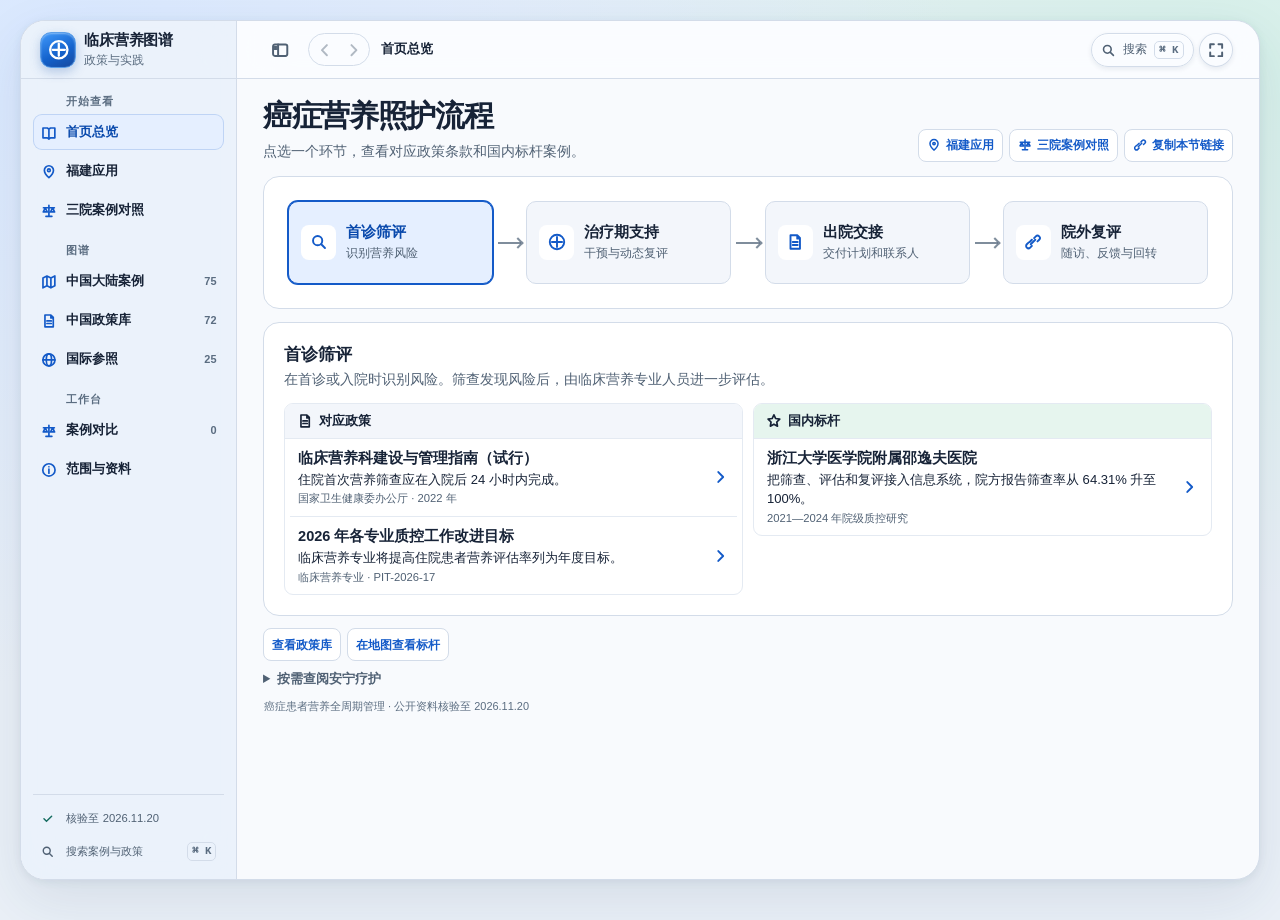
==== commit 8df04d1e: "Make the homepage an interactive care pathway" ====
--- a/docs/index.html
+++ b/docs/index.html
@@ -404,15 +404,30 @@
 .home-head {display:flex;justify-content:space-between;align-items:flex-end;gap:10px 16px;flex-wrap:wrap;margin-bottom:14px}
 .home-head .screen-head {margin:0}
 .home-shortcuts {margin:0}
-.home-shortcuts .home-case-jump {display:none}
-.home-overview {display:grid;grid-template-columns:repeat(2,minmax(0,1fr));gap:12px;align-items:start}
-.home-panel>header {display:flex;align-items:center;justify-content:space-between;gap:8px;flex-wrap:wrap;padding:12px 15px;border-bottom:1px solid var(--line-subtle)}
-.home-panel>header h2 {font-size:1.15rem}
-.home-policies>header {background:var(--soft);border-radius:inherit;border-bottom-left-radius:0;border-bottom-right-radius:0}
-.home-cases>header {background:var(--mint-fill);border-radius:inherit;border-bottom-left-radius:0;border-bottom-right-radius:0}
-.home-cases {scroll-margin-top:68px}
-.home-panel ul {list-style:none;padding:0 7px;margin:0}
-.home-panel li+li {border-top:1px solid var(--line-subtle)}
+.home-flow {padding:clamp(13px,2vw,24px)}
+.home-flow-track {--flow-gap:clamp(20px,2.6vw,36px);display:grid;grid-template-columns:repeat(4,minmax(0,1fr));gap:var(--flow-gap);list-style:none;padding:0;margin:0}
+.home-flow-track>li {position:relative;min-width:0}
+.home-flow-track>li:not(:last-child)::before,.home-flow-track>li:not(:last-child)::after {content:"";position:absolute;pointer-events:none;opacity:.78}
+.home-flow-track>li:not(:last-child)::before {top:50%;left:calc(100% + 5px);width:calc(var(--flow-gap) - 10px);border-top:2px solid var(--secondary)}
+.home-flow-track>li:not(:last-child)::after {top:calc(50% - 3px);left:calc(100% + var(--flow-gap) - 12px);width:6px;height:6px;border-right:2px solid var(--secondary);border-top:2px solid var(--secondary);transform:rotate(45deg)}
+.home-flow-node {display:flex;align-items:center;gap:10px;text-align:left;width:100%;height:100%;min-height:83px;padding:10px 12px;border:1px solid var(--line);border-radius:10px;background:var(--soft)}
+.home-flow-node:hover {border-color:var(--accent)}
+.home-flow-node[aria-pressed="true"] {border-color:var(--accent);background:var(--accent-fill);color:var(--active);box-shadow:0 0 0 1px var(--accent)}
+.home-flow-icon {display:grid;place-items:center;flex:none;width:35px;height:35px;border-radius:8px;background:var(--panel);color:var(--accent)}
+.home-flow-icon i,.home-flow-icon svg {width:18px;height:18px}
+.home-node-text {display:grid;gap:4px}
+.home-node-text strong {font-size:1rem;line-height:1.25}
+.home-node-text small {font-size:.77rem;line-height:1.35;color:var(--muted)}
+.home-stage-panel {margin-top:13px;padding:clamp(12px,1.65vw,20px)}
+.home-stage-header {margin-bottom:12px}
+.home-stage-header h2 {font-size:1.13rem;margin-bottom:4px}
+.home-stage-header p,.home-palliative p {font-size:.9rem;line-height:1.55;color:var(--muted)}
+.home-stage-evidence {display:grid;grid-template-columns:repeat(2,minmax(0,1fr));gap:10px;align-items:start}
+.home-evidence {min-width:0;border:1px solid var(--line-subtle);border-radius:9px}
+.home-evidence h3 {display:flex;align-items:center;gap:6px;padding:8px 12px;border-bottom:1px solid var(--line-subtle);background:var(--soft);border-radius:8px 8px 0 0;font-size:.88rem}
+.home-cases h3 {background:var(--mint-fill)}
+.home-evidence ul {list-style:none;padding:0 5px;margin:0}
+.home-evidence li+li {border-top:1px solid var(--line-subtle)}
 .home-row {display:grid;grid-template-columns:minmax(0,1fr) auto;align-items:center;gap:8px;width:100%;text-align:left;padding:9px 8px;border-radius:7px}
 .home-row:hover {background:var(--soft)}
 .home-row:focus-visible {outline-offset:-2px}
@@ -421,15 +436,19 @@
 .home-row-text>span {font-size:.87rem;line-height:1.48;color:var(--text)}
 .home-row-text small {font-size:.75rem;line-height:1.4;color:var(--muted)}
 .home-row>i {color:var(--accent)}
-.home-cycle {margin-top:12px;padding:0 15px;scroll-margin-top:78px}
-.home-cycle summary {cursor:pointer;font-weight:700;padding:11px 0}
-.home-cycle>p {font-size:.9rem;line-height:1.6}
-.home-cycle .guide-cycle {padding:4px 0}
-.home-cycle>.guide-footnote {margin:7px 0 12px;font-size:.8rem}
-@media(max-width:910px){
-  .home-overview {grid-template-columns:1fr}
-  .home-shortcuts .home-case-jump {display:inline-flex}
-}
+.home-library {margin-top:12px}
+.home-palliative {margin-top:10px;font-size:.86rem}
+.home-palliative summary {cursor:pointer;font-weight:650;color:var(--muted);width:fit-content}
+.home-palliative p {margin-top:6px}
+@media(max-width:920px){
+  .home-flow-track {--flow-gap:14px;grid-template-columns:1fr}
+  .home-flow-node {min-height:50px;padding:7px 10px}
+  .home-flow-icon {width:30px;height:30px}
+  .home-node-text {gap:2px}
+  .home-flow-track>li:not(:last-child)::before {top:calc(100% + 2px);left:25px;width:0;height:calc(var(--flow-gap) - 5px);border-top:none;border-left:2px solid var(--secondary)}
+  .home-flow-track>li:not(:last-child)::after {top:calc(100% + var(--flow-gap) - 10px);left:22px;border-top:none;border-bottom:2px solid var(--secondary)}
+}
+@media(max-width:650px){.home-stage-evidence{grid-template-columns:1fr}}
 .action-cards {grid-template-columns:repeat(2,minmax(0,1fr))}
 .guide-card dl {margin:0}
 .guide-card dt {font-size:.8rem;font-weight:700;color:var(--accent);margin:6px 0 2px}
@@ -548,7 +567,7 @@
   </div>
   <iframe id="source-frame" title="官方政策原件" referrerpolicy="no-referrer"></iframe>
 </dialog>
-<script type="application/json" id="data">{"cases":[{"id":"beijing-nst","province":"北京","country":null,"countryCode":null,"coordinates":null,"institution":"北京市朝阳区桓兴肿瘤医院","city":"北京","title":"营养支持小组牵头的肿瘤营养诊疗","date":null,"sourceType":"医院官网","url":"https://www.bjhxzlyy.com/Html/Departments/Main/Detail_163450.html","sourceTitle":"临床营养科·科室简介","summary":"营养支持小组（NST）为肿瘤患者提供筛查、评估、饮食指导、肠内及肠外营养与营养随访，覆盖围手术期和放化疗等阶段。","scope":"肿瘤专科医院住院患者及营养服务对象","category":"clinic","evidence":"临床营养科官网称全院住院患者营养风险筛查率为100%，有营养风险患者营养干预率为85%。网页没有给出统计期与随访频次。","steps":["screening","assessment","intervention","followup","coordination"],"cancers":["多癌种"],"process":[{"stage":"screening","detail":"住院端开展营养风险筛查，由营养支持小组接收营养风险患者。"},{"stage":"assessment","detail":"小组评估营养状况与肿瘤围术期、放疗或化疗的营养需要。"},{"stage":"intervention","detail":"按评估提供膳食、肠内或肠外营养与健康教育。"},{"stage":"followup","detail":"院方列有营养随访服务，未公布固定时点或覆盖比例。"}],"metrics":[{"label":"住院营养风险筛查率","value":"100%","context":"医院科室页自报，统计期及分母未披露。"},{"label":"营养风险患者干预率","value":"85%","context":"医院科室页自报，统计期及分母未披露。"}],"sources":[],"evidenceType":"program","links":[{"docId":"bj-nutrition","clauseId":"bj-nutri-5","reason":"肿瘤专科营养工作可对照北京市发布的临床营养流程。"},{"docId":"clinical-nutrition-2024","clauseId":"priority","reason":"案例公开了营养风险筛查或评估，可对照肿瘤重点人群要求。"},{"docId":"clinical-nutrition-2024","clauseId":"continuity","reason":"案例有出院衔接、康复指导或随访记录，可对照连续性服务方向。"},{"docId":"national-cancer-plan","clauseId":"support","reason":"案例的临床营养支持与癌症规范化诊疗要求相关。"},{"docId":"clinical-department-2022","clauseId":"team","reason":"团队配合或能力建设可参照临床营养科及营养支持小组职责。"}]},{"id":"tianjin-one-stop","province":"天津","country":null,"countryCode":null,"coordinates":null,"institution":"天津市肿瘤医院（天津医科大学肿瘤医院）","city":"天津","title":"覆盖门诊、日间、住院和居家的一站式营养诊疗","date":"2025-11","sourceType":"医院署名实践报告","url":"https://live.cnconf.com/uploads/news/file/2025/11/1762824526970996.pdf#page=51","sourceTitle":"肿瘤专科医院“五四三”策略驱动下“一站式营养诊疗矩阵”新模式的构建与实施","summary":"院方自2022年探索营养诊疗一站式服务，统一连接门诊、日间医疗、病房和居家。院内系统提醒筛查与会诊，线上可复诊，患者居家可记录膳食。","scope":"肿瘤专科医院，四类服务场景","category":"home","evidence":"院方会议论文集第50–52页。报告称营养风险筛查率由2022年的78.5%升至2024年的93.6%，营养状况评估由1,700增至6,270人次。报告也列出参与起草天津市临床营养科肠内营养诊疗技术质量规范的经历。","steps":["screening","assessment","intervention","monitoring","followup","coordination"],"cancers":["多癌种"],"process":[{"stage":"coordination","detail":"院方报告通过信息化方式衔接门诊、日间医疗、住院和居家四种场景。"},{"stage":"screening","detail":"院内系统向病区提醒执行营养筛查，按结果衔接会诊。"},{"stage":"monitoring","detail":"移动端支持患者记录膳食，营养团队可延续查看相关信息。"},{"stage":"followup","detail":"部分复诊可在线完成，使离院后的管理具备另一个服务入口。"}],"metrics":[{"label":"院方报告的筛查率","value":"78.5% → 93.6%","context":"2022 年至 2024 年，院方会议论文集自报。"},{"label":"营养状况评估量","value":"1,700 → 6,270 人次","context":"同口径为人次，非去重患者数，来源为院方会议论文集。"}],"sources":[{"title":"天津市肿瘤医院营养科","url":"https://www.tjmuch.com/system/2020/08/17/020039673.shtml"}],"evidenceType":"program","links":[{"docId":"tj-nutrition-plan","clauseId":"tj-plan-continuity","reason":"医院居家营养环节可对照天津的医院、社区和家庭长期管理方向。"},{"docId":"clinical-nutrition-2024","clauseId":"integrated","reason":"门诊、日间、住院、居家四类场景对应服务整合。"},{"docId":"clinical-nutrition-2024","clauseId":"priority","reason":"案例公开了营养风险筛查或评估，可对照肿瘤重点人群要求。"},{"docId":"clinical-nutrition-2024","clauseId":"continuity","reason":"案例有出院衔接、康复指导或随访记录，可对照连续性服务方向。"},{"docId":"national-cancer-plan","clauseId":"support","reason":"案例的临床营养支持与癌症规范化诊疗要求相关。"},{"docId":"clinical-department-2022","clauseId":"team","reason":"团队配合或能力建设可参照临床营养科及营养支持小组职责。"}]},{"id":"hebei-gi-ward","province":"河北","country":null,"countryCode":null,"coordinates":null,"institution":"河北医科大学第四医院（河北省肿瘤医院）","city":"石家庄","title":"胃肠肿瘤营养示范病房与出院延续服务","date":"2023-04-13","sourceType":"医院官网","url":"https://www.hbydsy.com/info/1012/5750.htm","sourceTitle":"全国首批！我院外三科获评“规范化外科营养诊疗示范病房”","summary":"外三科与营养科为胃肠肿瘤患者建立围手术期营养风险筛查、评估、个体方案、营养教育和出院延续路径，持续改进服务质量。","scope":"胃肠肿瘤患者，围手术期至出院后","category":"surgery","evidence":"院方公开示范病房实施内容。普外科护理团队另一篇院方报道补充了营养诊断、治疗护理、延续护理及质控体系。","steps":["screening","assessment","intervention","monitoring","discharge","followup","coordination"],"cancers":["胃肠道肿瘤"],"process":[{"stage":"screening","detail":"外科入院识别胃肠肿瘤患者的营养风险，和营养科衔接评估。"},{"stage":"intervention","detail":"围手术期制定个体方案，用患者营养教育配合治疗与护理。"},{"stage":"discharge","detail":"院方补充材料把营养诊断、延续护理和质控列入标准化流程。"},{"stage":"followup","detail":"医院报告存在离院后营养护理衔接。公开材料未列随访时点。"}],"metrics":[],"sources":[{"title":"普外科护理团队全程助力患者康复","url":"https://www.hbydsy.com/info/1012/6194.htm"}],"evidenceType":"program","links":[{"docId":"hb-sjz-nutrition-2030","clauseId":"hb-sjz-3-4","reason":"医院主要院区所在城市的方案明确癌症临床营养干预。"},{"docId":"cancer-diet-2017","clauseId":"escalation","reason":"胃肠肿瘤围术期可对照肿瘤患者膳食指导中的分层支持。"},{"docId":"clinical-nutrition-2024","clauseId":"priority","reason":"案例公开了营养风险筛查或评估，可对照肿瘤重点人群要求。"},{"docId":"clinical-nutrition-2024","clauseId":"continuity","reason":"案例有出院衔接、康复指导或随访记录，可对照连续性服务方向。"},{"docId":"national-cancer-plan","clauseId":"support","reason":"案例的临床营养支持与癌症规范化诊疗要求相关。"},{"docId":"clinical-department-2022","clauseId":"team","reason":"团队配合或能力建设可参照临床营养科及营养支持小组职责。"}]},{"id":"shanxi-digital-rt","province":"山西","country":null,"countryCode":null,"coordinates":null,"institution":"山西医科大学第一医院","city":"太原","title":"放疗科连接院内外的肿瘤全病程营养管理","date":"2024-04-07","sourceType":"省卫生健康委转载医院材料","url":"https://wjw.shanxi.gov.cn/xwzx/wzdt/202404/t20240407_9532893.shtml","sourceTitle":"山西医科大学第一医院放疗科主导申报项目成功入选国家卫生健康技术推广应用信息服务平台技术备选库","summary":"放疗科通过医患双端收集和分析营养问题，动态诊断，组织分阶梯营养干预、课程教育和技能训练，将治疗从院内延伸至院外。","scope":"放疗科及合作医院、科室，院内与院外","category":"home","evidence":"省卫健委转载院方报道。医院称项目已实践多年、累计超过1,000例，入选国家卫生健康技术推广应用信息服务平台技术备选库。报道未公布标准随访时间或对照数据。","steps":["assessment","intervention","monitoring","followup","coordination"],"cancers":["多癌种"],"process":[{"stage":"assessment","detail":"医患双端收集患者营养问题，由团队作动态营养诊断。"},{"stage":"intervention","detail":"组织阶梯干预，并提供分场景课程和技能指导。"},{"stage":"monitoring","detail":"软件连接院内与院外，支持反馈营养问题及调整。"},{"stage":"followup","detail":"通过院外使用把营养管理延长到离院后。机构未公布固定随访时间。"}],"metrics":[{"label":"累计实践","value":"超过 1,000 例","context":"省卫健委转载院方报告。累计起止年月与对照组未公布。"}],"sources":[],"evidenceType":"program","links":[{"docId":"sx-tumor-mdt","clauseId":"sx-mdt-723","reason":"省级肿瘤多学科诊疗标准将营养纳入团队扩展配置。"},{"docId":"national-nutrition-plan","clauseId":"continuity","reason":"院内外数字化管理可对照长期营养衔接。"},{"docId":"clinical-nutrition-2024","clauseId":"continuity","reason":"案例有出院衔接、康复指导或随访记录，可对照连续性服务方向。"},{"docId":"national-cancer-plan","clauseId":"support","reason":"案例的临床营养支持与癌症规范化诊疗要求相关。"},{"docId":"clinical-department-2022","clauseId":"team","reason":"团队配合或能力建设可参照临床营养科及营养支持小组职责。"}]},{"id":"inner-mongolia-clinical-nutrition","province":"内蒙古","country":null,"countryCode":null,"coordinates":null,"institution":"北京大学肿瘤医院内蒙古医院","city":"呼和浩特","title":"区域肿瘤中心的营养门诊、会诊和病房监测","date":null,"sourceType":"医院官网","url":"https://www.nmgzlyy.cn/ylhl/info/30","sourceTitle":"门诊科室·营养科","summary":"营养科为住院与门诊患者提供风险筛查、营养评估、治疗膳食、肠内与肠外营养支持，运用查房随病情调整方案。","scope":"肿瘤专科医院的临床营养服务","category":"clinic","evidence":"医院官网公布科室服务流程、多学科会诊及营养处方。所列服务覆盖院内和复诊门诊，公开材料未给出专门的出院随访流程。","steps":["screening","assessment","intervention","monitoring","coordination"],"cancers":["多癌种"],"process":[{"stage":"screening","detail":"营养团队面向肿瘤患者提供门诊及住院营养风险筛查。"},{"stage":"intervention","detail":"门诊和会诊覆盖治疗膳食以及肠内、肠外营养支持。"},{"stage":"monitoring","detail":"病房查房时根据病情和营养情况对方案作调整。"}],"metrics":[],"sources":[{"title":"消化道肿瘤中心建设","url":"https://www.nmgzlyy.cn/djztList/Info/4799"}],"evidenceType":"program","links":[{"docId":"nm-cancer-2030","clauseId":"nm-14","reason":"地区方案提供肿瘤专科营养支持的本地政策依据。"},{"docId":"clinical-nutrition-2024","clauseId":"priority","reason":"案例公开了营养风险筛查或评估，可对照肿瘤重点人群要求。"},{"docId":"national-cancer-plan","clauseId":"support","reason":"案例的临床营养支持与癌症规范化诊疗要求相关。"},{"docId":"clinical-department-2022","clauseId":"team","reason":"团队配合或能力建设可参照临床营养科及营养支持小组职责。"}]},{"id":"liaoning-crc-nutrition","province":"辽宁","country":null,"countryCode":null,"coordinates":null,"institution":"辽宁省肿瘤医院","city":"沈阳","title":"结直肠癌的营养评分与围手术期支持","date":"2024-12-06","sourceType":"医院官网","url":"https://www.lnchi.org.cn/yuangongban/staffscience/staffsciencenews/1864915217878650881.html","sourceTitle":"辽宁省肿瘤医院成功举办2024结直肠癌整合护理新进展学术交流会议","summary":"医院公开结直肠癌全程营养管理经验，包括营养评分、量化营养指标和制定营养方案。消化道外科与临床营养科也共同为患者提供术后饮食和营养教育。","scope":"结直肠及消化道肿瘤的临床经验与患教","category":"surgery","evidence":"院方继续教育报道记录本院临床营养团队的经验，另有患者患教和围手术营养培训材料。公开资料尚不足以验证营养随访频次、所及患者数和成效。","steps":["screening","assessment","intervention","coordination"],"cancers":["结直肠癌"],"process":[{"stage":"assessment","detail":"院方继续教育材料记录使用营养评分与量化指标识别围术期风险。"},{"stage":"intervention","detail":"由外科和临床营养科制定方案，并向患者讲解术后饮食与营养。"},{"stage":"coordination","detail":"培训和患教材料可核验跨科室合作，尚未公布出院营养随访。"}],"metrics":[],"sources":[{"title":"辽宁省肿瘤医院开展全民营养周健康科普系列公益活动","url":"https://www.lnchi.org.cn/ch/news/dynimac/1711561166637072385.html"},{"title":"肿瘤营养与消化道肿瘤护理培训","url":"https://www.lnchi.org.cn/ch/news/dynimac/1714516581759447041.html"}],"evidenceType":"program","links":[{"docId":"ln-nutrition-2030","clauseId":"ln-nutri-4-4-hospital","reason":"围手术期营养评估和支持可参照辽宁省的住院营养诊疗流程。"},{"docId":"pg-sga-2017","clauseId":"method","reason":"围手术期营养评估可对照肿瘤营养评估工具的使用范围。"},{"docId":"clinical-nutrition-2024","clauseId":"priority","reason":"案例公开了营养风险筛查或评估，可对照肿瘤重点人群要求。"},{"docId":"national-cancer-plan","clauseId":"support","reason":"案例的临床营养支持与癌症规范化诊疗要求相关。"},{"docId":"clinical-department-2022","clauseId":"team","reason":"团队配合或能力建设可参照临床营养科及营养支持小组职责。"}]},{"id":"jilin-community-link","province":"吉林","country":null,"countryCode":null,"coordinates":null,"institution":"吉林省肿瘤医院、吉林省营养师协会","city":"长春","title":"肿瘤营养闭环延伸至社区与家庭","date":"2026-09-23","sourceType":"医院官网","url":"https://jlszlyy.com/newszx/29180","sourceTitle":"全民营养科普与慢病人群营养管理公益项目在吉林省肿瘤医院正式启动","summary":"院方公开已常态化开展肿瘤营养风险筛查、多学科评估、个体方案与随访。2026年启动公益项目，把营养咨询、膳食记录和院外指导延伸到社区和家庭。","scope":"肿瘤患者、合并慢病患者及公益服务对象","category":"network","evidence":"医院报道同时描述已建立的临床流程和新启动的公益服务。同期“一病二方”模式把营养与复诊指导写入可带回家的个体化处方。公益项目的患者结局尚未披露。","steps":["screening","assessment","intervention","monitoring","discharge","followup","coordination"],"cancers":["多癌种"],"process":[{"stage":"screening","detail":"院内流程常态化识别营养风险，按需分流到多学科评估。"},{"stage":"intervention","detail":"个体化方案包括饮食指导。另一份院方材料示范将营养及复诊建议写入带回家处方。"},{"stage":"followup","detail":"2026 年公益项目将咨询、膳食记录和院外指导延伸到社区及家庭。"}],"metrics":[],"sources":[{"title":"一病二方，双管齐下！吉林省肿瘤医院推出肿瘤诊疗服务新模式","url":"https://jlszlyy.com/newszx/29151"}],"evidenceType":"program","links":[{"docId":"jl-nutrition-2030","clauseId":"jl-nutri-4-4-cancer","reason":"本省临床营养行动明确癌症干预及医院、社区、家庭长期衔接。"},{"docId":"national-nutrition-plan","clauseId":"continuity","reason":"社区与家庭延伸对应国家计划中的跨场景长期管理。"},{"docId":"clinical-nutrition-2024","clauseId":"priority","reason":"案例公开了营养风险筛查或评估，可对照肿瘤重点人群要求。"},{"docId":"clinical-nutrition-2024","clauseId":"continuity","reason":"案例有出院衔接、康复指导或随访记录，可对照连续性服务方向。"},{"docId":"national-cancer-plan","clauseId":"support","reason":"案例的临床营养支持与癌症规范化诊疗要求相关。"},{"docId":"clinical-department-2022","clauseId":"team","reason":"团队配合或能力建设可参照临床营养科及营养支持小组职责。"}]},{"id":"heilongjiang-nst","province":"黑龙江","country":null,"countryCode":null,"coordinates":null,"institution":"哈尔滨医科大学附属第四医院","city":"哈尔滨","title":"营养支持小组负责肿瘤内科营养管理","date":null,"sourceType":"医院官网转载病例报道","url":"https://ydsy.hrbmu.edu.cn/info/1020/1187.htm","sourceTitle":"哈医大四院营养治疗为肿瘤患者护航","summary":"医院设有肿瘤营养专病门诊与示范病房营养支持小组。公开的食管癌会诊案例展示营养筛查、整体评估、营养诊断和膳食处方，营养科另列营养随访服务。","scope":"营养门诊、住院及肿瘤放疗支持","category":"ward","evidence":"医院官网披露实际食管癌患者会诊过程和专病门诊、营养支持小组建设。营养科简介列明可为肿瘤等患者开展营养随访，未披露病例本人的院外随访情况。","steps":["screening","assessment","intervention","followup","coordination"],"cancers":["食管癌","多癌种"],"process":[{"stage":"assessment","detail":"院方发表的食管癌患者会诊案例记录筛查后的整体营养评估和诊断。"},{"stage":"intervention","detail":"临床会诊形成个体化膳食处方，院内设营养支持小组和肿瘤营养门诊。"},{"stage":"followup","detail":"科室服务页列出营养随访，个案页面未交代该患者的院外随访。"}],"metrics":[],"sources":[{"title":"哈尔滨医科大学附属第四医院营养科","url":"https://ydsy.hrbmu.edu.cn/ylgk/ksjs/fssks/yyk.htm"}],"evidenceType":"program","links":[{"docId":"esophagus-guide-2022","clauseId":"assessment","reason":"院方披露食管癌营养会诊个案，可对照该癌种的评估要求。"},{"docId":"clinical-nutrition-2024","clauseId":"priority","reason":"案例公开了营养风险筛查或评估，可对照肿瘤重点人群要求。"},{"docId":"clinical-nutrition-2024","clauseId":"continuity","reason":"案例有出院衔接、康复指导或随访记录，可对照连续性服务方向。"},{"docId":"national-cancer-plan","clauseId":"support","reason":"案例的临床营养支持与癌症规范化诊疗要求相关。"},{"docId":"clinical-department-2022","clauseId":"team","reason":"团队配合或能力建设可参照临床营养科及营养支持小组职责。"}]},{"id":"shanghai-breast-nutrition","province":"上海","country":null,"countryCode":null,"coordinates":null,"institution":"复旦大学附属肿瘤医院","city":"上海","title":"专病营养服务接入乳腺康复多学科门诊","date":null,"sourceType":"医院官网","url":"https://www.shca.org.cn/Home/department/intro/id/317/pid/56.shtml","sourceTitle":"复旦大学附属肿瘤医院·营养科","summary":"开展营养筛查、评估、体成分测试、查房和会诊，提供治疗膳食与肠内营养，并参与乳腺康复多学科门诊。","scope":"专病门诊、住院、治疗与乳腺康复多学科门诊","category":"clinic","evidence":"医院官网列出实际开展的营养服务，包括围手术期以及放化疗后吞咽困难、胃肠道反应、食欲下降等问题的处理。院外随访安排未在此材料中披露。","steps":["screening","assessment","intervention","monitoring","coordination"],"cancers":["乳腺癌","多癌种"],"process":[{"stage":"assessment","detail":"专业服务包含营养风险评估、体成分测量与入院会诊。"},{"stage":"intervention","detail":"按围手术期、放化疗后的进食问题开展膳食指导或肠内营养。"},{"stage":"coordination","detail":"营养专业人员参与乳腺康复多学科门诊，为专病团队提供支持。"}],"metrics":[],"sources":[{"title":"临床营养科主任公开出诊范围","url":"https://www.shca.org.cn/Expert?code=6493"}],"evidenceType":"program","links":[{"docId":"sh-cancer-2030","clauseId":"sh-13","reason":"乳腺康复多学科门诊可对照诊疗协作要求。"},{"docId":"sh-cancer-2030","clauseId":"sh-14","reason":"社区康复膳食指导是该院内门诊服务可衔接的环节。"},{"docId":"clinical-nutrition-2024","clauseId":"priority","reason":"案例公开了营养风险筛查或评估，可对照肿瘤重点人群要求。"},{"docId":"national-cancer-plan","clauseId":"support","reason":"案例的临床营养支持与癌症规范化诊疗要求相关。"},{"docId":"clinical-department-2022","clauseId":"team","reason":"团队配合或能力建设可参照临床营养科及营养支持小组职责。"}]},{"id":"jiangsu-gi-eras","province":"江苏","country":null,"countryCode":null,"coordinates":null,"institution":"常州市第一人民医院","city":"常州","title":"胃肠肿瘤外科营养筛查至随访","date":"2025-07-24","sourceType":"市卫生健康委刊载医院材料","url":"https://wjw.changzhou.gov.cn/html/wsj/2025/ABQHCOHK_0724/75730.html","sourceTitle":"市一院获评“全国静脉疾病规范化诊疗中心省级示范中心”和“全国规范化外科营养诊疗示范病房”称号","summary":"胃肠外科和临床营养科将营养管理纳入加速康复外科，借助数字化工具衔接筛查、评估、干预与随访。","scope":"胃肠道肿瘤患者，围手术与营养随访","category":"surgery","evidence":"常州市卫健委刊载医院材料，确认获评全国规范化外科营养诊疗示范病房，并说明实际管理路径，未披露分癌种覆盖率或随访频率。","steps":["screening","assessment","intervention","followup","coordination"],"cancers":["胃肠道肿瘤"],"process":[{"stage":"screening","detail":"把营养风险识别和进一步评估纳入胃肠肿瘤加速康复外科。"},{"stage":"intervention","detail":"由胃肠外科与临床营养科开展个体化营养支持。"},{"stage":"followup","detail":"用数字化工具连接诊疗和营养随访。市卫健委发布资料未细分随访频次。"}],"metrics":[],"sources":[],"evidenceType":"program","links":[{"docId":"clinical-nutrition-2024","clauseId":"continuity","reason":"外科病房开展随访可对照连续营养服务目标。"},{"docId":"clinical-nutrition-2024","clauseId":"priority","reason":"案例公开了营养风险筛查或评估，可对照肿瘤重点人群要求。"},{"docId":"national-cancer-plan","clauseId":"support","reason":"案例的临床营养支持与癌症规范化诊疗要求相关。"},{"docId":"clinical-department-2022","clauseId":"team","reason":"团队配合或能力建设可参照临床营养科及营养支持小组职责。"}]},{"id":"zhejiang-quality","province":"浙江","country":null,"countryCode":null,"coordinates":null,"institution":"浙江大学医学院附属邵逸夫医院","city":"杭州","title":"国家级肿瘤营养指导中心与持续质量改进","date":"2025-09-02","sourceType":"原创医院管理实践研究","url":"https://cs.medjournals.cn/article/doi/full/10.3760/cma.j.cn111325-20241025-00902","sourceTitle":"某院肿瘤患者营养指导中心建设实践","summary":"肿瘤营养指导中心自2019年建设，通过制度、人员培训、信息化与动态质控，开展筛查、评估、干预、再干预和随访。","scope":"肿瘤患者营养指导中心","category":"clinic","evidence":"《中华医院管理杂志》刊载的院方研究报告，2021—2024年营养筛查率从64.31%（21,367/33,223）升至100%（33,159/33,159），有营养风险患者进一步营养评估率从18.94%增至49.82%。这是该院报告的过程指标。","steps":["screening","assessment","intervention","monitoring","followup","coordination"],"cancers":["多癌种"],"process":[{"stage":"screening","detail":"建设规范筛查入口和信息化记录机制。"},{"stage":"assessment","detail":"识别高风险患者后开展进一步营养评估，记录变化。"},{"stage":"monitoring","detail":"将干预后复评、再干预及定期质控会议纳入持续质量改进。"},{"stage":"followup","detail":"流程公开包括随访，公开统计以院内筛查和高风险详评为主。"}],"metrics":[{"label":"营养筛查率","value":"64.31% → 100%","context":"机构建设研究报告，2021 至 2024 年，21,367/33,223 → 33,159/33,159。"},{"label":"高风险详评率","value":"18.94% → 49.82%","context":"机构建设研究报告。两项指标反映流程执行，不能直接衡量治疗结局。"}],"sources":[{"title":"邵逸夫医院国家级肿瘤患者营养指导中心建设报道","url":"https://www.srrsh.com/articleInfo/4780"},{"title":"医院临床营养科介绍","url":"https://www.srrsh.com/uploads/20250108/202501082234157797.pdf"}],"evidenceType":"study","links":[{"docId":"zj-nutrition-2030","clauseId":"zj-nutri-3-4-hospital","reason":"医院营养中心的筛查和干预对应省级住院临床营养工作机制。"},{"docId":"quality-2026","clauseId":"assessment","reason":"公开的营养筛查、进一步评估及质量改进与年度质控目标相关。"},{"docId":"clinical-nutrition-2024","clauseId":"priority","reason":"案例公开了营养风险筛查或评估，可对照肿瘤重点人群要求。"},{"docId":"clinical-nutrition-2024","clauseId":"continuity","reason":"案例有出院衔接、康复指导或随访记录，可对照连续性服务方向。"},{"docId":"national-cancer-plan","clauseId":"support","reason":"案例的临床营养支持与癌症规范化诊疗要求相关。"},{"docId":"clinical-department-2022","clauseId":"team","reason":"团队配合或能力建设可参照临床营养科及营养支持小组职责。"}]},{"id":"anhui-gi-ward","province":"安徽","country":null,"countryCode":null,"coordinates":null,"institution":"皖南医学院第一附属医院（弋矶山医院）","city":"芜湖","title":"胃肠外科从入院筛查到出院后营养随访","date":"2024-04-22","sourceType":"医学院官网","url":"https://whw.wnmc.edu.cn/info/1121/4621.htm","sourceTitle":"皖南医学院第一附属医院胃肠外科获批全国“规范化外科营养诊疗示范病房”","summary":"胃肠外科组织外科营养诊疗小组，把住院筛查评估、围手术期营养支持、动态营养诊疗和出院后随访纳入同一路径。","scope":"胃肠外科，围手术期至出院后","category":"surgery","evidence":"医学院官网公开附属医院获评全国规范化外科营养诊疗示范病房及实施路径。原文为胃肠外科工作，未披露分病种覆盖情况。","steps":["screening","assessment","intervention","monitoring","followup","coordination"],"cancers":["胃肠道肿瘤"],"process":[{"stage":"screening","detail":"胃肠外科工作路径纳入住院营养风险筛查与评估。"},{"stage":"intervention","detail":"外科营养诊疗小组联动提供围手术期支持。"},{"stage":"monitoring","detail":"在院期间可动态管理营养诊疗。"},{"stage":"followup","detail":"原文记录出院后随访，尚无分癌种完成率。"}],"metrics":[],"sources":[],"evidenceType":"program","links":[{"docId":"clinical-nutrition-2024","clauseId":"priority","reason":"案例公开了营养风险筛查或评估，可对照肿瘤重点人群要求。"},{"docId":"clinical-nutrition-2024","clauseId":"continuity","reason":"案例有出院衔接、康复指导或随访记录，可对照连续性服务方向。"},{"docId":"national-cancer-plan","clauseId":"support","reason":"案例的临床营养支持与癌症规范化诊疗要求相关。"},{"docId":"clinical-department-2022","clauseId":"team","reason":"团队配合或能力建设可参照临床营养科及营养支持小组职责。"}]},{"id":"fujian-nutrition-ward","province":"福建","country":null,"countryCode":null,"coordinates":null,"institution":"宁德市闽东医院","city":"福安","title":"胃肠外科营养示范病房连接住院与出院后","date":"2024-04-10","sourceType":"医院供稿／省级媒体发布","url":"https://nd.fjsen.com/wap/2024-04/10/content_31619092.htm","sourceTitle":"喜讯！闽东医院胃肠、小儿外科获批全国“规范化外科营养诊疗示范病房”","summary":"胃肠、小儿外科组建外科营养诊疗小组，联合临床营养科开展入院筛查和评估、围手术期营养干预及出院后营养随访。","scope":"胃肠及小儿外科示范病房，包括胃肠肿瘤围手术患者","category":"ward","evidence":"东南网刊载闽东医院供稿，明确公开医院通过外科营养示范病房评审及上述工作路径。原文覆盖胃肠外科患者，未公布癌种分层或随访结局。","steps":["screening","assessment","intervention","monitoring","followup","coordination"],"cancers":["胃肠道肿瘤"],"process":[{"stage":"coordination","detail":"胃肠和小儿外科与临床营养科组织外科营养小组。"},{"stage":"assessment","detail":"示范病房把入院筛查和评估纳入围手术路径。"},{"stage":"intervention","detail":"为围手术期患者提供营养干预。"},{"stage":"followup","detail":"出院后提供营养随访，来源没有按癌种报告随访结局。"}],"metrics":[],"sources":[],"evidenceType":"program","links":[{"docId":"fj-nutrition-plan","clauseId":"fj-plan-team","reason":"营养示范病房可对照福建计划的住院营养路径及多学科支持。"},{"docId":"clinical-nutrition-2024","clauseId":"priority","reason":"案例公开了营养风险筛查或评估，可对照肿瘤重点人群要求。"},{"docId":"clinical-nutrition-2024","clauseId":"continuity","reason":"案例有出院衔接、康复指导或随访记录，可对照连续性服务方向。"},{"docId":"national-cancer-plan","clauseId":"support","reason":"案例的临床营养支持与癌症规范化诊疗要求相关。"},{"docId":"clinical-department-2022","clauseId":"team","reason":"团队配合或能力建设可参照临床营养科及营养支持小组职责。"}]},{"id":"jiangxi-gi-study","province":"江西","country":null,"countryCode":null,"coordinates":null,"institution":"吉安市中心人民医院","city":"吉安","title":"胃肠恶性肿瘤围手术期营养管理研究","date":"2026-01-28","sourceType":"原创临床研究","url":"https://bpgweb.azurewebsites.net/1009-3079/full/v34/i1/44.htm","sourceTitle":"基于NRS2002的全程营养管理方案在胃肠道恶性肿瘤患者围术期中的应用效果","summary":"团队在单中心研究中对胃肠恶性肿瘤患者开展术前筛查、分层营养评估和术前支持，术后动态调整营养方案，出院后通过微信延续指导。","scope":"84例首次接受手术的胃肠恶性肿瘤患者","category":"research","evidence":"原创研究纳入84例，观察组和对照组各42例，随访至出院后3个月。论文报告术后并发症为2/42与9/42。证据限该院、该研究人群和随访期。","steps":["screening","assessment","intervention","monitoring","discharge","followup","coordination"],"cancers":["胃肠道肿瘤"],"process":[{"stage":"screening","detail":"首次手术前按纳入研究的流程筛查并评估营养风险。"},{"stage":"intervention","detail":"提供术前支持，术后按病情与耐受动态调整。"},{"stage":"discharge","detail":"出院后营养教育在微信延续，以便利患者和护理人员沟通。"},{"stage":"followup","detail":"研究随访截至出院后 3 个月。"}],"metrics":[{"label":"研究样本","value":"84 例","context":"观察组与对照组各 42 例。"},{"label":"术后并发症","value":"2/42 对 9/42","context":"单中心研究组与对照组，适用范围限于研究入组病例。"}],"sources":[{"title":"《世界华人消化杂志》论文原文 PDF","url":"https://f6publishing.blob.core.windows.net/6d2500c6-d858-44a5-a4ca-ab5b39faaadd/WCJD-34-44-with-cover.pdf"}],"evidenceType":"study","links":[{"docId":"jx-cancer-2027","clauseId":"jx-6","reason":"省级方案要求加强癌症患者营养及康复指导，可与该研究的实践路径对照。"},{"docId":"clinical-nutrition-2024","clauseId":"priority","reason":"案例公开了营养风险筛查或评估，可对照肿瘤重点人群要求。"},{"docId":"clinical-nutrition-2024","clauseId":"continuity","reason":"案例有出院衔接、康复指导或随访记录，可对照连续性服务方向。"},{"docId":"national-cancer-plan","clauseId":"support","reason":"案例的临床营养支持与癌症规范化诊疗要求相关。"},{"docId":"clinical-department-2022","clauseId":"team","reason":"团队配合或能力建设可参照临床营养科及营养支持小组职责。"}]},{"id":"shandong-digital-clinic","province":"山东","country":null,"countryCode":null,"coordinates":null,"institution":"山东第一医科大学附属省立医院（山东省立医院）","city":"济南","title":"肿瘤营养专病门诊与数字化持续管理","date":"2026-01-16","sourceType":"医院官网","url":"https://www.sph.com.cn/Html/News/Articles/36708.html","sourceTitle":"肿瘤营养门诊——精准营养干预，赋能肿瘤全周期治疗","summary":"癌症患者可在专病门诊接受营养风险筛查、人体成分分析及个体化营养处方。科室平台支持动态监测、移动端膳食日志、复诊提醒和随访。","scope":"确诊肿瘤患者，手术、放化疗、靶向或免疫治疗等","category":"clinic","evidence":"院方的肿瘤门诊与特医食品管理资料分别公开适用人群、分治疗阶段处方和系统化随访。特医食品平台覆盖多个病种。","steps":["screening","assessment","intervention","monitoring","followup","coordination"],"cancers":["多癌种"],"process":[{"stage":"assessment","detail":"为肿瘤专病门诊患者做风险筛查、人体成分分析和营养评估。"},{"stage":"intervention","detail":"处方按手术、放化疗等临床治疗阶段调整。"},{"stage":"monitoring","detail":"科室平台可记录膳食日志和指标，支持复诊提醒及随访。"}],"metrics":[],"sources":[{"title":"山东省立医院临床营养科·特医食品规范化管理","url":"https://www.sph.com.cn/Html/News/Articles/39079.html"}],"evidenceType":"program","links":[{"docId":"fsmp-use-2026","clauseId":"records","reason":"院方公开特医食品和随访信息化路径，可对照临床记录要求。"},{"docId":"clinical-nutrition-2024","clauseId":"priority","reason":"案例公开了营养风险筛查或评估，可对照肿瘤重点人群要求。"},{"docId":"clinical-nutrition-2024","clauseId":"continuity","reason":"案例有出院衔接、康复指导或随访记录，可对照连续性服务方向。"},{"docId":"national-cancer-plan","clauseId":"support","reason":"案例的临床营养支持与癌症规范化诊疗要求相关。"},{"docId":"clinical-department-2022","clauseId":"team","reason":"团队配合或能力建设可参照临床营养科及营养支持小组职责。"}]},{"id":"henan-crc-surgery","province":"河南","country":null,"countryCode":null,"coordinates":null,"institution":"河南中医药大学附属郑州市大肠肛门病医院（河南省中医消化病医院）","city":"郑州","title":"将结直肠癌营养支持纳入加速康复外科","date":"2026-01-29","sourceType":"医院官网","url":"https://www.zzgcyy.com/news/772.html","sourceTitle":"精准营养，修复机能 河南省中医消化病医院探索消化道疾病综合治疗的新路径","summary":"医院对拟行手术的结直肠癌等患者开展术前筛查和评估、个体化营养支持及术后早期支持。其消化道疾病营养服务还包括住院评估调整与出院后营养随访。","scope":"结直肠癌等消化道疾病围手术营养及医院通用随访","category":"surgery","evidence":"医院官网报道区分结直肠癌围手术流程与更广泛的消化道疾病服务。该网页详细报道的单个治疗案例为非癌症消化道疾病，肿瘤随访覆盖率未披露。","steps":["screening","assessment","intervention","monitoring","followup","coordination"],"cancers":["结直肠癌"],"process":[{"stage":"screening","detail":"结直肠癌围术期路径将营养风险筛查前移到手术前。"},{"stage":"intervention","detail":"在个体化术前支持后，安排术后早期营养干预。"},{"stage":"followup","detail":"营养随访属于机构面向消化道疾病的服务介绍，肿瘤患者覆盖比例未公布。"}],"metrics":[],"sources":[{"title":"河南省中医消化病医院·临床营养科","url":"https://www.zzgcyy.com/service/department/29.html"}],"evidenceType":"program","links":[{"docId":"national-cancer-plan","clauseId":"support","reason":"结直肠癌围手术期纳入营养支持，对应癌症规范化诊疗要求。"},{"docId":"clinical-nutrition-2024","clauseId":"priority","reason":"案例公开了营养风险筛查或评估，可对照肿瘤重点人群要求。"},{"docId":"clinical-nutrition-2024","clauseId":"continuity","reason":"案例有出院衔接、康复指导或随访记录，可对照连续性服务方向。"},{"docId":"clinical-department-2022","clauseId":"team","reason":"团队配合或能力建设可参照临床营养科及营养支持小组职责。"}]},{"id":"hubei-home-nursing","province":"湖北","country":null,"countryCode":null,"coordinates":null,"institution":"湖北省肿瘤医院","city":"武汉","title":"肿瘤营养护理从住院评估延伸至居家","date":null,"sourceType":"医院官网","url":"https://www.hbch.com.cn/archive/1-78-5041.html","sourceTitle":null,"summary":"营养专科护理小组面向住院及门诊患者实施风险筛查和评估，与营养师、医师制定个人营养支持方案，联合临床科室查房，并为出院患者提供营养随访及居家营养管理。","scope":"肿瘤专科营养护理小组服务的住院和门诊患者","category":"home","evidence":"院方公开了小组服务流程和分工，未列随访频次或患者结局。","steps":["screening","assessment","intervention","discharge","followup","coordination"],"cancers":["多癌种"],"process":[{"stage":"assessment","detail":"营养护理小组服务住院和门诊患者，开展风险筛查与评估。"},{"stage":"intervention","detail":"营养护士与医师、营养师制定方案，并联合科室进行营养查房。"},{"stage":"discharge","detail":"出院患者可获得居家营养管理与随访。"}],"metrics":[],"sources":[{"url":"https://www.hbch.com.cn/archive/1-88-8800.html","title":"院方质控进展与筛查率"}],"evidenceType":"program","links":[{"docId":"hb-wuhan-nutrition-plan","clauseId":"hb-wh-plan-42","reason":"机构所在武汉市的方案把癌症纳入相关慢病长期营养管理。"},{"docId":"quality-2022","clauseId":"screen","reason":"院方另公布 24 小时营养筛查质控，便于对照相应国家指标。"},{"docId":"clinical-nutrition-2024","clauseId":"priority","reason":"案例公开了营养风险筛查或评估，可对照肿瘤重点人群要求。"},{"docId":"clinical-nutrition-2024","clauseId":"continuity","reason":"案例有出院衔接、康复指导或随访记录，可对照连续性服务方向。"},{"docId":"national-cancer-plan","clauseId":"support","reason":"案例的临床营养支持与癌症规范化诊疗要求相关。"},{"docId":"clinical-department-2022","clauseId":"team","reason":"团队配合或能力建设可参照临床营养科及营养支持小组职责。"}]},{"id":"hunan-radiotherapy","province":"湖南","country":null,"countryCode":null,"coordinates":null,"institution":"湖南省肿瘤医院","city":"长沙","title":"放疗营养示范病房公布出院后随访节点","date":"2026-08-18","sourceType":"原创研究","url":"https://zlyx.ijournals.cn/zlyx/article/html/202603014","sourceTitle":null,"summary":"放疗营养示范病房以多学科团队落实营养风险筛查、三级营养诊断、规范化干预和动态监测，安排出院后第 1 周、第 1 个月及第 3 个月的营养随访。","scope":"放疗营养示范病房服务对象","category":"ward","evidence":"原作者报告示范病房的质控与照护流程，覆盖放疗示范病房人群。","steps":["screening","assessment","intervention","monitoring","discharge","followup","coordination"],"cancers":["多癌种"],"process":[{"stage":"screening","detail":"示范病房在接诊时识别营养风险，根据三级营养诊断安排后续服务。"},{"stage":"assessment","detail":"营养护士与医生、营养专业人员共同完成分层评估。"},{"stage":"intervention","detail":"将营养诊疗嵌入肿瘤放疗照护，按个体情况安排支持。"},{"stage":"monitoring","detail":"团队持续观察干预效果并将执行情况纳入病房质控。"},{"stage":"followup","detail":"出院第 1 周、第 1 个月及第 3 个月安排营养随访。"}],"metrics":[{"label":"已公开的院外节点","value":"3 个","context":"出院后第 1 周、第 1 个月、第 3 个月，适用于论文所述示范病房。"}],"sources":[{"url":"https://zlyx.ijournals.cn/zlyx/article/pdf/202603014","title":"研究全文 PDF"}],"evidenceType":"study","links":[{"docId":"hun-hospital-review","clauseId":"hun-review-nutri","reason":"放疗病房建立的质控流程可对照湖南最新的临床营养专业质控指标。"},{"docId":"pg-sga-2017","clauseId":"schedule","reason":"放疗病房动态复评和定期随访可对照标准中的住院与居家评估时间。"},{"docId":"clinical-nutrition-2024","clauseId":"priority","reason":"案例公开了营养风险筛查或评估，可对照肿瘤重点人群要求。"},{"docId":"clinical-nutrition-2024","clauseId":"continuity","reason":"案例有出院衔接、康复指导或随访记录，可对照连续性服务方向。"},{"docId":"national-cancer-plan","clauseId":"support","reason":"案例的临床营养支持与癌症规范化诊疗要求相关。"},{"docId":"clinical-department-2022","clauseId":"team","reason":"团队配合或能力建设可参照临床营养科及营养支持小组职责。"}]},{"id":"guangdong-nutrition-center","province":"广东","country":null,"countryCode":null,"coordinates":null,"institution":"中山大学附属第六医院","city":"广州","title":"肿瘤营养指导中心建立住院至门诊随访路径","date":"2026-01-05","sourceType":"院方供稿","url":"https://static.nfnews.com/content/202601/05/c12054082.html?enterColumnId=59","sourceTitle":null,"summary":"肿瘤科设营养治疗小组，入院 24 小时内进行营养风险和肌少症风险筛查。对高风险者做进一步评估，为营养不良患者制定分层方案，并开展营养教育及门诊随访。2025 年 12 月通过项目现场验收。","scope":"肿瘤科住院及后续门诊随访服务对象","category":"ward","evidence":"评审查阅病例与随访记录。医院公开了流程和措施，未披露长期效果或随访到达率。","steps":["screening","assessment","intervention","followup","coordination"],"cancers":["多癌种"],"process":[{"stage":"screening","detail":"入院 24 小时内同时识别营养风险与肌少症风险。"},{"stage":"assessment","detail":"筛出高风险患者后进一步营养评估。"},{"stage":"intervention","detail":"由营养治疗小组制定分层支持方案，并辅以营养教育。"},{"stage":"followup","detail":"院方报告已建立门诊随访，未公布随访完成率。"}],"metrics":[{"label":"入院筛查时限","value":"24 小时内","context":"机构公开路径同时提及营养风险和肌少症风险。"}],"sources":[{"url":"https://www.gzcancer.com/ksdh/ptks/lcyyk.htm","title":"省内另一实践：广州医科大学附属肿瘤医院动态营养查房"}],"evidenceType":"program","links":[{"docId":"gd-nutrition-plan","clauseId":"gd-plan-continuity","reason":"病例管理中的分层支持和随访与广东的临床营养行动相关。"},{"docId":"clinical-department-2022","clauseId":"screen24","reason":"院方已报告入院 24 小时内风险筛查。"},{"docId":"clinical-nutrition-2024","clauseId":"priority","reason":"案例公开了营养风险筛查或评估，可对照肿瘤重点人群要求。"},{"docId":"clinical-nutrition-2024","clauseId":"continuity","reason":"案例有出院衔接、康复指导或随访记录，可对照连续性服务方向。"},{"docId":"national-cancer-plan","clauseId":"support","reason":"案例的临床营养支持与癌症规范化诊疗要求相关。"},{"docId":"clinical-department-2022","clauseId":"team","reason":"团队配合或能力建设可参照临床营养科及营养支持小组职责。"}]},{"id":"guangxi-radiotherapy","province":"广西","country":null,"countryCode":null,"coordinates":null,"institution":"广西医科大学第一附属医院","city":"南宁","title":"放疗营养示范病房把筛查、干预和随访串联","date":"2023-07-05","sourceType":"医院官网","url":"https://www.gxmuyfy.cn/news/newsksdt/25299.html","sourceTitle":null,"summary":"放疗科建立从入院到出院、放疗前中后的营养路径。团队开展营养筛查评估、动态调整阶梯营养治疗，并在线上线下开展营养指导和随访。","scope":"放疗专病营养病房患者","category":"ward","evidence":"院方公开了营养支持团队的分工与标准化流程，未公布覆盖人数或院外随访频次。","steps":["screening","assessment","intervention","monitoring","discharge","followup","coordination"],"cancers":["多癌种"],"process":[{"stage":"screening","detail":"将筛查评估列入放疗前和入院路径。"},{"stage":"intervention","detail":"放疗过程中按阶梯营养方案进行干预，按动态评估调整。"},{"stage":"discharge","detail":"由营养支持团队把出院营养指导纳入临床路径。"},{"stage":"followup","detail":"通过线上线下方式开展后续指导与随访。"}],"metrics":[],"sources":[{"title":"广西肿瘤营养护理技术下沉至三江县人民医院","url":"https://www.gxmu.edu.cn/news/fsyyxw/t231339.html"}],"evidenceType":"program","links":[{"docId":"cancer-diet-2017","clauseId":"escalation","reason":"示范病房实施阶梯营养干预与放疗期动态调整。"},{"docId":"clinical-nutrition-2024","clauseId":"priority","reason":"案例公开了营养风险筛查或评估，可对照肿瘤重点人群要求。"},{"docId":"clinical-nutrition-2024","clauseId":"continuity","reason":"案例有出院衔接、康复指导或随访记录，可对照连续性服务方向。"},{"docId":"national-cancer-plan","clauseId":"support","reason":"案例的临床营养支持与癌症规范化诊疗要求相关。"},{"docId":"clinical-department-2022","clauseId":"team","reason":"团队配合或能力建设可参照临床营养科及营养支持小组职责。"}]},{"id":"hainan-mdt","province":"海南","country":null,"countryCode":null,"coordinates":null,"institution":"海南省肿瘤医院","city":"海口","title":"整合医学中心将营养治疗纳入肿瘤多学科服务","date":"2024-07-19","sourceType":"医院管理机构官网","url":"https://www.dycmyl.com/newsinfo/7460939.html","sourceTitle":null,"summary":"海南省肿瘤医院整合肿瘤外科、内科、康复、营养等专业，提供围术期营养指导。2026 年另有病例报道记录同院一个复杂手术患者接受术前和术后个体化营养支持。","scope":"癌症中心多学科围手术期服务","category":"network","evidence":"中心服务和患者个案均有公开材料。集团报道未说明癌症营养随访的固定安排或覆盖率。","steps":["assessment","intervention","coordination"],"cancers":["多癌种"],"process":[{"stage":"coordination","detail":"整合医学中心汇集肿瘤外科、内科、康复、疼痛及营养团队。"},{"stage":"intervention","detail":"围术期营养指导是中心公布的服务之一。补充病例材料记录一次术前与术后个体化支持。"}],"metrics":[],"sources":[{"title":"整合医学中心报道（海南健康网）","url":"https://www.ehnjk.com/article/5227.html"},{"title":"同院术前术后营养支持病例（2026）","url":"https://www.ehnjk.com/article/13919.html"}],"evidenceType":"program","links":[{"docId":"gastric-guide-2022","clauseId":"periop","reason":"院方资料记录术前术后营养指导，胃癌围术期要求可作病种对照。"},{"docId":"national-cancer-plan","clauseId":"support","reason":"案例的临床营养支持与癌症规范化诊疗要求相关。"},{"docId":"clinical-department-2022","clauseId":"team","reason":"团队配合或能力建设可参照临床营养科及营养支持小组职责。"}]},{"id":"hainan-mdt-additional-1","province":"海南","country":null,"countryCode":null,"coordinates":null,"institution":"海南省肿瘤医院缓和医学科","city":"海口","title":"晚期肿瘤缓和医学科将营养指导纳入支持照护","date":"2025-12","sourceType":"医院管理机构官网","url":"https://www.dycmyl.com/newsinfo/10909635.html","sourceTitle":null,"summary":"新设缓和医学科整合症状评估、治疗干预、营养指导及家属支持，服务对象为晚期肿瘤患者。","scope":"面向晚期肿瘤患者及家属的缓和医学服务","category":"palliative","evidence":"可确认正式设科和公布的服务内容，尚缺癌种分层的营养处方、监测及随访数据。","steps":["palliative","coordination"],"cancers":["多癌种"],"process":[{"stage":"palliative","detail":"新设缓和医学科整合症状评估、治疗干预、营养指导及家属支持，服务对象为晚期肿瘤患者。"}],"metrics":[],"sources":[],"evidenceType":"program","links":[{"docId":"palliative-2025","clauseId":"appetite","reason":"晚期肿瘤的营养指导可对照安宁疗护实践指南中的厌食评估与照护。"},{"docId":"palliative-2025","clauseId":"feeding","reason":"个体进食困难时可查指南的进食和饮水协助条款。"}]},{"id":"chongqing-dynamic-followup","province":"重庆","country":null,"countryCode":null,"coordinates":null,"institution":"重庆医科大学附属第二医院","city":"重庆","title":"住院临床营养建档并衔接出院后动态随访","date":null,"sourceType":"医院官网","url":"https://www.cqsahcqmu.cn/index.php?c=category&id=273","sourceTitle":null,"summary":"医院临床营养科公开跨科室服务路径，从风险筛查、评估、营养支持和膳食指导，到建立营养档案和出院后动态随访。同期可见重庆大学附属肿瘤医院临床营养科国家级建设试点材料。","scope":"综合医院跨科室的营养服务，项目数据未分癌种","category":"home","evidence":"主材料为综合医院全院营养流程，癌种分层和结局未单列。附带肿瘤医院材料证实人才培养建设试点。","steps":["screening","assessment","intervention","monitoring","discharge","followup","coordination"],"cancers":["多癌种"],"process":[{"stage":"screening","detail":"综合医院的跨科营养路径包括住院营养风险筛查与评估。"},{"stage":"intervention","detail":"为有需要的患者提供多种营养支持，记录患者营养档案。"},{"stage":"followup","detail":"院方科室公开列明出院后动态随访，未按癌种单独报告覆盖率。"}],"metrics":[],"sources":[{"url":"https://news.cqu.edu.cn/archives/news2/content/2022/06/30/76f1e492551bdce0bc10dff4fed6159b4867be09.html","title":"重庆大学附属肿瘤医院临床营养科建设试点（重庆大学）"}],"evidenceType":"program","links":[{"docId":"cq-nutrition","clauseId":"cq-nutri-3","reason":"本市规范提出筛查、评估、干预、营养宣教及连续服务。"},{"docId":"clinical-nutrition-2024","clauseId":"priority","reason":"案例公开了营养风险筛查或评估，可对照肿瘤重点人群要求。"},{"docId":"clinical-nutrition-2024","clauseId":"continuity","reason":"案例有出院衔接、康复指导或随访记录，可对照连续性服务方向。"},{"docId":"national-cancer-plan","clauseId":"support","reason":"案例的临床营养支持与癌症规范化诊疗要求相关。"},{"docId":"clinical-department-2022","clauseId":"team","reason":"团队配合或能力建设可参照临床营养科及营养支持小组职责。"}]},{"id":"sichuan-remote-monitor","province":"四川","country":null,"countryCode":null,"coordinates":null,"institution":"四川省肿瘤医院","city":"成都","title":"多癌种营养预警连接病房和居家康复","date":null,"sourceType":"医院官网","url":"https://staff.sichuancancer.org/info/1116/9353.htm","sourceTitle":null,"summary":"营养专业工作室实施三级诊断、阶梯营养治疗与居家延续服务。公开介绍显示，线上平台覆盖多个癌种，患者提交营养康复日志，团队监测状态并动态调整营养指导。","scope":"肿瘤专科治疗、居家与社区服务人群","category":"home","evidence":"院方披露多个营养示范病区和消化道恶性肿瘤患者家庭营养县、乡、村三级模式，并介绍筛评治人次数，属于机构自报。","steps":["screening","assessment","intervention","monitoring","discharge","followup","coordination"],"cancers":["多癌种"],"process":[{"stage":"assessment","detail":"营养工作室开展三级营养诊断与评估，引导后续阶梯治疗。"},{"stage":"intervention","detail":"院内制定个体化支持，同时把营养教育延伸到出院和居家。"},{"stage":"monitoring","detail":"线上平台中患者提交营养康复日志，团队根据状态提示调整。"},{"stage":"followup","detail":"公开材料记录支持多个癌种的院外连续管理及县、乡、村三级协作。"}],"metrics":[],"sources":[{"title":"2026 年 5 月临床营养科活动公开报道","url":"https://www.sichuancancer.org/info/1022/12199.htm"}],"evidenceType":"program","links":[{"docId":"sc-cancer-2030","clauseId":"sc-cancer-13","reason":"地区癌症防治方案明确康复及膳食指导，可对照该院的院外做法。"},{"docId":"clinical-nutrition-2024","clauseId":"priority","reason":"案例公开了营养风险筛查或评估，可对照肿瘤重点人群要求。"},{"docId":"clinical-nutrition-2024","clauseId":"continuity","reason":"案例有出院衔接、康复指导或随访记录，可对照连续性服务方向。"},{"docId":"national-cancer-plan","clauseId":"support","reason":"案例的临床营养支持与癌症规范化诊疗要求相关。"},{"docId":"clinical-department-2022","clauseId":"team","reason":"团队配合或能力建设可参照临床营养科及营养支持小组职责。"}]},{"id":"guizhou-periop-and-rt","province":"贵州","country":null,"countryCode":null,"coordinates":null,"institution":"贵黔国际总医院","city":"贵阳","title":"围术期与放化疗营养指导纳入临床营养服务","date":null,"sourceType":"医院官网","url":"https://www.gigh.cn/index.php?a=lists&c=index&catid=94&m=content","sourceTitle":null,"summary":"临床营养科列明筛查评估、营养诊断、治疗与宣教工作，服务包括择期手术术前营养、肿瘤放化疗患者营养指导与术后营养指导，并提供个体化营养方案。","scope":"综合医院营养科提供的术前、术后和放化疗营养服务","category":"clinic","evidence":"公开材料为科室服务范围，未提供癌种分层的入院流程及院外随访数据。","steps":["screening","assessment","intervention","coordination"],"cancers":["多癌种"],"process":[{"stage":"assessment","detail":"科室服务包含营养风险筛查、评估与诊断。"},{"stage":"intervention","detail":"服务范围涉及围术期、肿瘤放化疗期间和术后营养指导。"}],"metrics":[],"sources":[],"evidenceType":"program","links":[{"docId":"cancer-diet-2017","clauseId":"escalation","reason":"放化疗与围术期的营养支持可对照膳食及营养干预原则。"},{"docId":"clinical-nutrition-2024","clauseId":"priority","reason":"案例公开了营养风险筛查或评估，可对照肿瘤重点人群要求。"},{"docId":"national-cancer-plan","clauseId":"support","reason":"案例的临床营养支持与癌症规范化诊疗要求相关。"},{"docId":"clinical-department-2022","clauseId":"team","reason":"团队配合或能力建设可参照临床营养科及营养支持小组职责。"}]},{"id":"yunnan-site-specific","province":"云南","country":null,"countryCode":null,"coordinates":null,"institution":"北京大学肿瘤医院云南医院（云南省肿瘤医院）","city":"昆明","title":"肿瘤营养支持团队按病种开展个体化管理","date":null,"sourceType":"医院官网","url":"https://www.ynszlyy.com/Subject/KSSZ_YJKS_LCYYK/Article/1EE2B195-4CAA-512B-853E-15E718DB8047.html","sourceTitle":null,"summary":"临床营养科设专科营养门诊，由营养、外科、影像和药学组成营养支持团队，开展头颈、食管、肺、肝、结直肠、卵巢等肿瘤的个体化营养管理和医学营养评估。","scope":"专病营养门诊及评估服务对象","category":"clinic","evidence":"院方介绍其营养指导中心与示范病房建设，未公布出院衔接节点、随访频次或覆盖率。","steps":["assessment","intervention","coordination"],"cancers":["头颈部肿瘤","食管癌","肺癌","肝癌","结直肠癌","卵巢癌"],"process":[{"stage":"coordination","detail":"由营养、外科、影像和药学组成临床营养支持团队。"},{"stage":"assessment","detail":"肿瘤营养专科门诊对包括头颈、食管、肺和结直肠肿瘤在内的患者作个别营养评估。"},{"stage":"intervention","detail":"按癌种和临床照护阶段制订个体方案，原文未列出院后营养随访节点。"}],"metrics":[],"sources":[],"evidenceType":"program","links":[{"docId":"yn-nutrition-plan","clauseId":"yn-plan-continuity","reason":"云南计划明确推动癌症等慢病的临床营养干预与长期管理。"},{"docId":"clinical-department-2022","clauseId":"team","reason":"营养支持团队包含营养、外科、影像、药学。"},{"docId":"national-cancer-plan","clauseId":"support","reason":"案例的临床营养支持与癌症规范化诊疗要求相关。"}]},{"id":"tibet-esophageal-case","province":"西藏","country":null,"countryCode":null,"coordinates":null,"institution":"山南市藏医医院","city":"山南","title":"多学科会诊为食管癌患者恢复进食通道","date":"2023-04-20","sourceType":"市政府公开信息","url":"https://www.shannan.gov.cn/zjsn/yzgz/yzcj/202304/t20230420_118828.html","sourceTitle":null,"summary":"市政府公开山南市藏医医院的食管癌个案。院方经多学科会诊，为一名因食管狭窄难以进食的患者置入食管支架，恢复进食通道。","scope":"山南市藏医医院报道的一名食管癌患者","category":"surgery","evidence":"已实施的单病例可支持进食相关干预与协作环节，材料未披露标准化营养评估、营养处方及出院随访。","steps":["intervention","coordination"],"cancers":["食管癌"],"process":[{"stage":"coordination","detail":"在医院多学科会诊后决定以食管支架恢复进食通道。"},{"stage":"intervention","detail":"院方公开个案中实际置入食管支架。材料说明了吞咽通道干预，未交代是否另行开展营养处方。"}],"metrics":[],"sources":[{"title":"西藏自治区卫健委：昌都临床营养支持中心服务能力","url":"https://wjw.xizang.gov.cn/xwzx/wsjkdt/202307/t20230714_365984.html"}],"evidenceType":"case","links":[{"docId":"esophagus-guide-2022","clauseId":"support","reason":"该案例是食管癌进食通道干预，能对应食管癌支持治疗中的营养与吞咽支持。"},{"docId":"national-cancer-plan","clauseId":"mdt","reason":"病例明确记录多学科会诊，可对照癌症防治行动的多学科诊疗模式。"},{"docId":"national-cancer-plan","clauseId":"support","reason":"案例的临床营养支持与癌症规范化诊疗要求相关。"},{"docId":"clinical-department-2022","clauseId":"team","reason":"团队配合或能力建设可参照临床营养科及营养支持小组职责。"}]},{"id":"shaanxi-mdt-learning","province":"陕西","country":null,"countryCode":null,"coordinates":null,"institution":"西安医学院第二附属医院","city":"西安","title":"肿瘤营养个案纳入多学科线上查房","date":null,"sourceType":"医院官网","url":"https://www.xy2fy.com.cn/info/1114/8297.htm","sourceTitle":null,"summary":"医院承办省护理联合会营养专委会的多学科线上查房，通过肿瘤营养个案交流，探索将营养支持纳入癌症照护全过程。陕西省人民医院另公开省级临床营养质控协作工作。","scope":"省级协会线上查房及院际交流的参与者","category":"network","evidence":"查房活动可核验，未公开覆盖全院或连续随访的患者流程。省级质控中心的覆盖范围指质控工作，不能折算为肿瘤纳入人数。","steps":["coordination"],"cancers":["多癌种"],"process":[{"stage":"coordination","detail":"省级护理联合会营养专委会线上组织个案查房，围绕肿瘤营养问题开展协作交流。"}],"metrics":[],"sources":[{"url":"https://www.spph-sx.com/info/2658/68978.htm","title":"陕西省临床营养医疗质量控制中心简介"}],"evidenceType":"training","links":[{"docId":"national-cancer-plan","clauseId":"mdt","reason":"多学科线上营养查房可对照肿瘤多学科协作方向。"},{"docId":"clinical-department-2022","clauseId":"team","reason":"团队配合或能力建设可参照临床营养科及营养支持小组职责。"}]},{"id":"gansu-wuwei-radiotherapy","province":"甘肃","country":null,"countryCode":null,"coordinates":null,"institution":"甘肃省武威肿瘤医院（甘肃武威重离子中心）","city":"武威","title":"放疗前筛查、放疗中干预与放疗后康复指导","date":"2026","sourceType":"医院官网","url":"https://www.cnzlz.cn/news/2591","sourceTitle":null,"summary":"院方公开报道已对放疗患者开展治疗前营养筛查、治疗期间个体化营养干预和治疗后营养康复指导，并推进放疗营养病房建设。","scope":"接受放疗的肿瘤患者","category":"ward","evidence":"现有材料能核验放疗前中后三阶段安排，未给出出院后营养随访频次或覆盖范围。","steps":["screening","intervention","rehabilitation","coordination"],"cancers":["多癌种"],"process":[{"stage":"screening","detail":"院方报道在放疗开始前进行营养筛查。"},{"stage":"intervention","detail":"治疗期间依据患者情况提供营养干预。"},{"stage":"rehabilitation","detail":"放疗结束后提供康复营养指导，公开材料未列院外随访周期。"}],"metrics":[],"sources":[],"evidenceType":"program","links":[{"docId":"clinical-nutrition-2024","clauseId":"priority","reason":"放疗前筛查与治疗期干预对应肿瘤这一重点人群。"},{"docId":"clinical-nutrition-2024","clauseId":"continuity","reason":"案例有出院衔接、康复指导或随访记录，可对照连续性服务方向。"},{"docId":"national-cancer-plan","clauseId":"support","reason":"案例的临床营养支持与癌症规范化诊疗要求相关。"},{"docId":"clinical-department-2022","clauseId":"team","reason":"团队配合或能力建设可参照临床营养科及营养支持小组职责。"}]},{"id":"qinghai-enteral","province":"青海","country":null,"countryCode":null,"coordinates":null,"institution":"青海红十字医院","city":"西宁","title":"肿瘤治疗期营养支持与家庭肠内营养服务","date":null,"sourceType":"医院官网","url":"https://www.qhrch.cn/nkxt/247.html","sourceTitle":null,"summary":"医院临床营养科公开全院营养筛查和监测，并将食管肿瘤术后及接受放化疗且摄入不足的患者列为肠内营养服务对象。科室也为符合条件的出院患者及家属制定家庭肠内营养方案。","scope":"综合医院临床营养筛查、治疗及家庭肠内营养适用人群","category":"home","evidence":"癌症治疗期服务有明确适用人群，家庭方案面向符合条件的出院患者，未单列癌症人群的院外随访数据。","steps":["screening","assessment","intervention","monitoring","discharge","coordination"],"cancers":["食管癌","多癌种"],"process":[{"stage":"screening","detail":"医院临床营养科对住院患者开展营养筛查和监测。"},{"stage":"intervention","detail":"食管肿瘤术后及放化疗中摄食不足被列为营养支持服务场景。"},{"stage":"discharge","detail":"对符合条件的出院患者及家属制定家庭肠内营养方案，癌症亚组未单列。"}],"metrics":[],"sources":[],"evidenceType":"program","links":[{"docId":"esophagus-guide-2022","clauseId":"support","reason":"院方明确为食管肿瘤术后不能经口摄食等人群提供肠内支持。"},{"docId":"clinical-nutrition-2024","clauseId":"priority","reason":"案例公开了营养风险筛查或评估，可对照肿瘤重点人群要求。"},{"docId":"clinical-nutrition-2024","clauseId":"continuity","reason":"案例有出院衔接、康复指导或随访记录，可对照连续性服务方向。"},{"docId":"national-cancer-plan","clauseId":"support","reason":"案例的临床营养支持与癌症规范化诊疗要求相关。"},{"docId":"clinical-department-2022","clauseId":"team","reason":"团队配合或能力建设可参照临床营养科及营养支持小组职责。"}]},{"id":"ningxia-nutrition-clinic","province":"宁夏","country":null,"countryCode":null,"coordinates":null,"institution":"宁夏医科大学总医院","city":"银川","title":"肿瘤营养专科门诊与围术期营养干预","date":null,"sourceType":"医院官网","url":"https://www.nyfy.com.cn/department_details_g7yU_273/detail/311.html","sourceTitle":null,"summary":"临床营养科开设肿瘤营养门诊，为肿瘤及手术患者提供营养治疗、会诊和相关检测，并报告获肿瘤患者营养指导中心认定。","scope":"肿瘤营养门诊、会诊和围术期患者","category":"clinic","evidence":"科室将从入院延伸到出院后随访列为发展目标，公开材料尚未确认癌症患者普遍纳入该流程。","steps":["screening","assessment","intervention","coordination"],"cancers":["多癌种"],"process":[{"stage":"assessment","detail":"临床营养科提供会诊及营养相关检测，开设肿瘤营养专病门诊。"},{"stage":"intervention","detail":"可提供餐食指导、营养治疗和围术期营养支持。"}],"metrics":[],"sources":[],"evidenceType":"program","links":[{"docId":"nx-nutrition-plan","clauseId":"nx-plan-screen","reason":"肿瘤营养门诊和住院营养服务可对照自治区的临床营养团队及路径要求。"},{"docId":"national-cancer-plan","clauseId":"support","reason":"已开设专病营养门诊和围术期营养服务，可对照肿瘤营养支持要求。"},{"docId":"clinical-nutrition-2024","clauseId":"priority","reason":"案例公开了营养风险筛查或评估，可对照肿瘤重点人群要求。"},{"docId":"clinical-department-2022","clauseId":"team","reason":"团队配合或能力建设可参照临床营养科及营养支持小组职责。"}]},{"id":"xinjiang-inpatient-support","province":"新疆","country":null,"countryCode":null,"coordinates":null,"institution":"新疆医科大学附属肿瘤医院","city":"乌鲁木齐","title":"肿瘤专科医院的筛查、会诊和治疗期支持","date":null,"sourceType":"医院官网","url":"https://xjzlyy.com/hzb2026/ksdh/yjks/lcyyk/ksjj.htm","sourceTitle":null,"summary":"临床营养科对全院开展营养筛查、测评和治疗。对存在营养风险的住院患者开展会诊并制定方案，为肿瘤围术期和放化疗期患者提供营养支持。","scope":"肿瘤专科医院手术、放化疗住院患者","category":"ward","evidence":"医院确认在院业务，公开材料未说明院外营养随访流程。","steps":["screening","assessment","intervention","coordination"],"cancers":["多癌种"],"process":[{"stage":"screening","detail":"肿瘤医院开展全院筛查及评估，对营养风险住院患者启动营养会诊。"},{"stage":"intervention","detail":"围术期、放化疗期使用营养支持与相关病房服务。"}],"metrics":[],"sources":[],"evidenceType":"program","links":[{"docId":"clinical-nutrition-2024","clauseId":"priority","reason":"该肿瘤专科开展住院营养筛查和评估。"},{"docId":"national-cancer-plan","clauseId":"support","reason":"案例的临床营养支持与癌症规范化诊疗要求相关。"},{"docId":"clinical-department-2022","clauseId":"team","reason":"团队配合或能力建设可参照临床营养科及营养支持小组职责。"}]},{"id":"bj-shijitan-h2h","province":"北京","country":null,"countryCode":null,"coordinates":null,"institution":"首都医科大学附属北京世纪坛医院","city":"北京","title":"老年胃肠肿瘤术后从医院接续到家庭","date":"2026-02-09","sourceType":"同行评议·随机对照研究","url":"https://www.ejmnc.com/CN/10.16689/j.cnki.cn11-9349/r.2026.01.012","sourceTitle":"“H2H”营养支持联合量化训练在老年胃肠道肿瘤中的应用","summary":"在常规围手术护理和量化训练基础上，将老年患者的营养支持从医院延伸到居家，跟踪营养、活动和疲乏变化。","scope":"2023年4月至2025年2月，单中心接受手术的老年胃肠道肿瘤患者。","category":"home","evidence":"单中心、短期研究。营养支持与量化训练共存，论文比较增加医院至家庭营养支持的效果。","steps":["screening","assessment","intervention","monitoring","discharge","followup","rehabilitation","coordination"],"cancers":["胃癌","结直肠癌"],"process":[{"stage":"coordination","detail":"由护士长、医生、营养师、药师和专科护士组成营养管理小组。"},{"stage":"screening","detail":"结合NRS 2002、体重与代谢状况设定目标，术后24小时识别风险，术后第4天再评估。"},{"stage":"assessment","detail":"以PG-SGA与血液指标评估营养，结合消化道症状、摄入量与体重变化。"},{"stage":"intervention","detail":"住院期按风险和耐受性调整营养教育、肠内或肠外支持及进食过渡。"},{"stage":"discharge","detail":"出院前由营养师为患者制定家庭膳食计划与烹饪指导，并安排家属记录摄食。"},{"stage":"monitoring","detail":"干预2周与4周复测营养、体力活动与癌因性疲乏。"},{"stage":"followup","detail":"每周微信视频回访，检查体重和饮食日志，并识别需要返院的并发症信号。"},{"stage":"rehabilitation","detail":"两组均进行量化训练，记录每日步数和步行距离。"}],"metrics":[{"label":"研究样本","value":"152例","context":"随机分为干预组和常规组，各76例。"},{"label":"研究期总并发症","value":"2/76 对 9/76","context":"干预组2.63%、常规组11.84%，P=0.028。事件较少，研究指出统计功效及外推受限。"}],"sources":[{"title":"期刊全文PDF","url":"https://www.ejmnc.com/CN/article/downloadArticleFile.do?attachType=PDF&id=1346"},{"title":"北京市卫健委转发的医院肿瘤营养体系建设","url":"https://wjw.beijing.gov.cn/xwzx_20031/jcdt/202408/t20240827_3783192.html"}],"evidenceType":"study","links":[{"docId":"clinical-nutrition-2024","clauseId":"continuity","reason":"家庭接续营养支持体现跨场景连续管理。"},{"docId":"clinical-nutrition-2024","clauseId":"priority","reason":"公开资料涉及风险筛查，可对照国家对肿瘤重点人群的筛评工作。"}]},{"id":"js-nj-headneck-triad","province":"江苏","country":null,"countryCode":null,"coordinates":null,"institution":"江苏省人民医院","city":"南京","title":"头颈肿瘤放化疗期间的医院、社区和家庭协作","date":"2024-04-09","sourceType":"同行评议·随机对照研究","url":"https://www.ejmnc.com/CN/abstract/abstract1131.shtml","sourceTitle":"基于医院-社区-家庭的营养管理方案对头颈部肿瘤放化疗患者营养及并发症的影响研究","summary":"放疗科比较医院、社区、家庭协作营养方案与常规营养管理，跟踪放化疗期间的营养风险、摄入和并发症。","scope":"2022年2月至2023年3月，在该院接受放化疗的头颈部肿瘤患者。","category":"network","evidence":"单中心研究，常规组也有每两周一次随访。干预组的主要区别在于医院、社区、家庭协同和多渠道随访。该院随后发表了163例头颈部肿瘤放疗营养指数的纵向研究。","steps":["screening","assessment","intervention","monitoring","discharge","followup","coordination"],"cancers":["头颈部肿瘤"],"process":[{"stage":"coordination","detail":"医院负责总体方案和技术支持，社区医院衔接管理，家属记录并执行，共用线上档案。"},{"stage":"discharge","detail":"出院前联系所属社区医疗机构，交接住院检查、治疗及营养信息。"},{"stage":"screening","detail":"社区使用NRS 2002进行风险分层。"},{"stage":"assessment","detail":"社区结合PG-SGA和家属汇报评估营养状态，同时观察放射损伤。"},{"stage":"intervention","detail":"低风险者由社区做膳食指导；高风险者由社区联系医院会诊，制定个体营养方案。"},{"stage":"monitoring","detail":"家属每周填报营养和并发症信息，由社区评估并更新共享档案。"},{"stage":"followup","detail":"出院后每两周随访一次，持续3个月，方式包括电话、视频和上门。"}],"metrics":[{"label":"研究样本","value":"150例","context":"随机分为两组，各75例。"},{"label":"研究期并发症发生率","value":"30.67% 对 54.67%","context":"干预组对常规组。按每组75例折算为23例对41例。"}],"sources":[{"title":"头颈部肿瘤放射治疗患者营养指数变化轨迹的纵向研究","url":"https://www.ejmnc.com/CN/10.16689/j.cnki.cn11-9349/r.2026.02.006"},{"title":"期刊全文PDF","url":"https://www.ejmnc.com/CN/article/downloadArticleFile.do?attachType=PDF&id=1131"}],"evidenceType":"study","links":[{"docId":"clinical-nutrition-2024","clauseId":"continuity","reason":"研究试验医院、社区和家庭之间的营养接续。"},{"docId":"clinical-nutrition-2024","clauseId":"priority","reason":"以NRS 2002和PG-SGA观察放化疗患者营养状态。"}]},{"id":"jl-jlu-e-coach-lung","province":"吉林","country":null,"countryCode":null,"coordinates":null,"institution":"吉林大学第一医院肿瘤科（研究团队）","city":"长春","title":"肺癌化疗患者营养辅导及3个月复评","date":"2025-04-15","sourceType":"同行评议·随机对照研究","url":"https://www.zghlgl.com/CN/10.3969/j.issn.1672-1756.2025.04.005","sourceTitle":"肺癌患者营养管理方案的构建及应用","summary":"以E-Coach健康管理方法组织肺癌化疗期的营养护理，比较干预结束和3个月后的营养、活动与依从性。","scope":"2023年6月至2024年6月长春一所三级甲等医院的肺癌化疗患者。","category":"research","evidence":"论文署名为吉林大学第一医院。摘要将研究地点表述为长春某三甲医院。单中心便利抽样后按计算机生成的随机数字分组。","steps":["assessment","intervention","monitoring","followup"],"cancers":["肺癌"],"process":[{"stage":"assessment","detail":"入组时测量营养状况、生活质量、身体活动能力和管理依从性。"},{"stage":"intervention","detail":"干预组接受研究团队构建的E-Coach营养管理，对照组采用常规管理。"},{"stage":"monitoring","detail":"干预完成时复测营养不良、血液营养指标和活动能力。"},{"stage":"followup","detail":"干预结束3个月后再次评价营养状况、生活质量和依从性。"}],"metrics":[{"label":"研究样本","value":"78例","context":"干预组和对照组各39例。"},{"label":"干预完成时营养不良","value":"56.4% 对 94.8%","context":"研究报告中的干预组和对照组比例。P\u003c0.001。"}],"sources":[{"title":"DOI备用入口","url":"https://doi.org/10.3969/j.issn.1672-1756.2025.04.005"}],"evidenceType":"study","links":[{"docId":"jl-nutrition-2030","clauseId":"jl-nutri-4-4-cancer","reason":"肺癌化疗营养护理和治疗后复评可对照吉林省癌症营养干预条款。"},{"docId":"national-nutrition-plan","clauseId":"continuity","reason":"可对照国家营养计划提出的医院、社区、家庭长期衔接。"}]},{"id":"ah-cancer-gps-thoracic","province":"安徽","country":null,"countryCode":null,"coordinates":null,"institution":"中国科学技术大学附属第一医院西区（安徽省肿瘤医院）","city":"合肥","title":"胸部肿瘤放疗病区通过营养指导中心验收","date":"2024-12-23","sourceType":"医院官网·项目验收","url":"https://www.ahslyy.com.cn/xiqu/col398/777582","sourceTitle":"胸部肿瘤放疗二病区通过省级肿瘤营养指导中心（GPS）项目评审","summary":"胸部肿瘤放疗二病区组建营养治疗小组。省级评审现场检查病历、治疗与并发症预防、健康教育和出院随访。","scope":"以肺癌、食管癌、乳腺癌及纵隔肿瘤为主的胸部肿瘤放疗二病区。","category":"ward","evidence":"公开报道确认该病区通过省级GPS评审。患者覆盖率、出院随访频次和医学结局未公布。","steps":["screening","intervention","followup","coordination"],"cancers":["肺癌","食管癌","乳腺癌","纵隔肿瘤"],"process":[{"stage":"coordination","detail":"医务科与病区营养治疗小组推进项目。评审从医疗、护理、营养和药剂四方面检查。"},{"stage":"screening","detail":"病区汇报其营养风险管理与建制工作，评审检查住院及门诊病例。"},{"stage":"intervention","detail":"抽查营养治疗落地、并发症预防、健康教育与设备使用。"},{"stage":"followup","detail":"出院随访工作进入省级指导中心检查。"}],"metrics":[],"sources":[],"evidenceType":"program","links":[{"docId":"clinical-department-2022","clauseId":"team","reason":"医疗、护理、营养和药剂协作与病历质控对应指南要求。"},{"docId":"clinical-nutrition-2024","clauseId":"priority","reason":"公开资料涉及风险筛查，可对照国家对肿瘤重点人群的筛评工作。"}]},{"id":"js-suzhou-mdt-cancers","province":"江苏","country":null,"countryCode":null,"coordinates":null,"institution":"苏州大学附属第四医院（苏州市独墅湖医院）","city":"苏州","title":"胃肠、妇科和泌尿肿瘤营养MDT门诊","date":null,"sourceType":"医院官网·现行服务","url":"https://www.sdhmdp.com/department/index/id/139.html","sourceTitle":"苏州大学附属第四医院临床营养科","summary":"临床营养科与多个临床专科协作，在普通营养门诊之外开展胃癌、结直肠癌、妇科和泌尿系统肿瘤等MDT门诊。","scope":"在苏州大学附属第四医院接受营养相关专病MDT门诊服务的患者。","category":"clinic","evidence":"院方科室页面公开确认门诊类型。各癌种具体评估量表、个体随访频次、服务人次未披露。","steps":["intervention","coordination"],"cancers":["胃癌","结直肠癌","妇科肿瘤","泌尿系统肿瘤"],"process":[{"stage":"coordination","detail":"临床营养科与胃肠、妇科及泌尿等临床专科共同开展多学科门诊。"},{"stage":"intervention","detail":"科室提供个体化、连续的营养支持与管理。"}],"metrics":[],"sources":[],"evidenceType":"program","links":[{"docId":"clinical-nutrition-2024","clauseId":"integrated","reason":"以癌种设置营养和临床专科联合门诊。"},{"docId":"national-cancer-plan","clauseId":"support","reason":"公开实践中的临床营养支持可对照国家癌症防治行动的诊疗工作。"}]},{"id":"hn-zzu-pediatric-aml","province":"河南","country":null,"countryCode":null,"coordinates":null,"institution":"郑州大学第一附属医院团队等15家参与医院","city":"郑州","title":"儿童急性髓系白血病化疗期营养补充研究","date":"2026-11-05","sourceType":"同行评议·多中心随机对照研究","url":"https://cs.medjournals.cn/article/doi/full/10.3760/cma.j.cn101070-20251219-01028","sourceTitle":"营养支持对儿童急性髓系白血病化疗的有效性和安全性分析","summary":"15家医院对比常规饮食与额外全营养配方补充。追踪化疗期体重指数Z值、消瘦、感染与安全性，主要营养终点差异未达到统计显著。","scope":"2020年7月至2025年1月募集，按儿童AML方案治疗的1至14岁患儿。","category":"research","evidence":"开放标签研究，主要终点未显示统计学显著差异。部分次要终点有差异。研究评估特定营养配方和化疗场景。","steps":["assessment","intervention","monitoring","coordination"],"cancers":["儿童急性髓系白血病"],"process":[{"stage":"coordination","detail":"15家医院共同实施招募，按研究中心分层随机。研究由郑州大学第一附属医院伦理委员会批准。"},{"stage":"intervention","detail":"试验组在常规饮食基础上使用研究指定全营养配方食品，对照组采用常规饮食。"},{"stage":"assessment","detail":"在多次化疗访视点评价患儿体重指数Z值、消瘦情况和食物耐受。"},{"stage":"monitoring","detail":"系统观察感染、骨髓抑制、胃肠道不良反应与过敏事件。"}],"metrics":[{"label":"全分析数据集","value":"120例","context":"试验组64例，对照组56例，均完成至少1次化疗且可评价BMI Z值。"},{"label":"主要营养终点组间差","value":"0.15","context":"第3次化疗第28天BMI Z值变化量，95% CI −0.24至0.55，P=0.437。"}],"sources":[],"evidenceType":"study","links":[{"docId":"clinical-nutrition-2024","clauseId":"priority","reason":"儿童和肿瘤均为重点人群，研究提供化疗期营养评估实践。"},{"docId":"national-cancer-plan","clauseId":"support","reason":"公开实践中的临床营养支持可对照国家癌症防治行动的诊疗工作。"}]},{"id":"hb-baoding-palliative","province":"河北","country":null,"countryCode":null,"coordinates":null,"institution":"保定市第一医院","city":"保定","title":"终末期肿瘤患者的营养评估纳入安宁疗护","date":"2026-04-17","sourceType":"医院官网·已服务个案","url":"https://www.hbsbdsdyyy.com/cms/xxdt/3444.html","sourceTitle":"以医暖心，护佑终程｜保定市第一医院肿瘤科安宁疗护，让生命体面谢幕","summary":"保定市第一医院启动肿瘤科安宁疗护服务，公开个案报告营养科与心理、消化、心内及药学等共同评估患者并制定照护计划。","scope":"首批公开个案为住院终末期肿瘤患者，癌种未披露。","category":"palliative","evidence":"医院已开展的安宁疗护个案，原文未披露具体营养支持实施方式、效果或长期随访数据。","steps":["assessment","palliative","coordination"],"cancers":["多癌种"],"process":[{"stage":"coordination","detail":"肿瘤科组织营养科、心理科、消化科、心内科和药学等院内会诊。"},{"stage":"assessment","detail":"评估患者症状、营养状态、心理状态和家庭沟通需求。"},{"stage":"palliative","detail":"个体化照护计划包括舒适照护、症状控制、营养支持、心理疏导与家属沟通。"}],"metrics":[],"sources":[],"evidenceType":"case","links":[{"docId":"palliative-2025","clauseId":"appetite","reason":"多学科制定照护计划时纳入营养状态及支持选项。"},{"docId":"palliative-2025","clauseId":"feeding","reason":"可对照终末期患者进食与饮水相关支持。"}]},{"id":"jx-ncu-online-nutrition","province":"江西","country":null,"countryCode":null,"coordinates":null,"institution":"南昌大学第一附属医院肿瘤科","city":"南昌","title":"胃癌和结直肠癌辅助化疗期的线上营养教育","date":"2025-05-27","sourceType":"同行评议·病区对照研究","url":"https://hlxzz.tjh.com.cn/hlxzz/article/abstract/20250804?st=search","sourceTitle":"基于“互联网+”的营养科普教育对消化道恶性肿瘤化疗患者营养状况的影响","summary":"为首次接受辅助化疗的胃癌或结直肠癌患者，在常规营养健康教育上增加线上营养科普，进行3个月营养评价。","scope":"南昌单中心两个病区内首次接受辅助化疗的胃癌或结直肠癌患者。","category":"research","evidence":"两组按病区划分，可能存在病区差异。论文报告3个月后营养评价、BMI与若干血液指标干预组优于对照组。","steps":["assessment","intervention","monitoring","discharge","followup","coordination"],"cancers":["胃癌","结直肠癌"],"process":[{"stage":"coordination","detail":"医生、营养师、护士与技术人员共同审核和维护线上内容。"},{"stage":"discharge","detail":"患者住院时由护士指导本人及家属加入咨询群，了解化疗间歇期的在线使用办法。"},{"stage":"intervention","detail":"使用微信咨询群、抖音科普及微信公众号。公众号提供营养自评、咨询、饮食记录和报告解读。"},{"stage":"assessment","detail":"在干预前后评估营养知信行、PG-SGA、体重指数及血液营养指标。"},{"stage":"followup","detail":"护士于化疗间歇期每周电话随访，群内为患者答疑。"},{"stage":"monitoring","detail":"对照两组干预前与3个月后的营养指标。"}],"metrics":[{"label":"研究样本","value":"90例","context":"按病区分组，干预46例、对照44例。"}],"sources":[{"title":"《护理学杂志》论文全文PDF","url":"https://hlxzz.tjh.com.cn/hlxzz/article/pdf/20250804"}],"evidenceType":"study","links":[{"docId":"national-cancer-plan","clauseId":"support","reason":"在辅助化疗期间持续开展营养教育和营养评价。"},{"docId":"clinical-nutrition-2024","clauseId":"continuity","reason":"可对照连续营养服务中机构间衔接及离院支持的方向。"}]},{"id":"hb-wh-pancreas-home","province":"湖北","country":null,"countryCode":null,"coordinates":null,"institution":"华中科技大学同济医学院附属同济医院护理部（研究团队）","city":"武汉","title":"胰腺癌营养管理衔接住院期和居家","date":"2025-11-15","sourceType":"同行评议·随机对照研究","url":"https://www.zghlgl.com/CN/10.3969/j.issn.1672-1756.2025.11.016","sourceTitle":"医院到家庭标准营养诊疗管理在胰腺癌患者中的应用","summary":"同济医院护理团队评估胰腺癌从住院到家庭的标准化营养诊疗，追踪出院后营养风险、口服营养补充依从性和生活质量。","scope":"2024年3月至9月武汉某三级甲等医院胆胰外科住院的胰腺癌患者。","category":"home","evidence":"同行评议报告随机分组，研究样本为单中心便利抽样。论文署名同济医院，摘要对收治医院采取匿名表述。","steps":["screening","assessment","intervention","followup"],"cancers":["胰腺癌"],"process":[{"stage":"intervention","detail":"实行从医院延续到家庭的标准化营养管理，记录口服营养补充的执行情况。"},{"stage":"screening","detail":"出院3个月以营养风险筛查量表评价，并与常规组比较。"},{"stage":"assessment","detail":"以PG-SGA、体重指数及血液营养指标比较两组营养状况。"},{"stage":"followup","detail":"出院后3个月收集营养相关指标及生活质量。"}],"metrics":[{"label":"研究样本","value":"143例","context":"干预组71例，常规组72例。"},{"label":"口服营养补充依从率","value":"92.96% 对 80.56%","context":"3个月随访时，干预组对常规组，P\u003c0.05。"}],"sources":[{"title":"DOI备用入口","url":"https://doi.org/10.3969/j.issn.1672-1756.2025.11.016"}],"evidenceType":"study","links":[{"docId":"pancreas-guide-2022","clauseId":"support","reason":"胰腺癌出院后使用营养风险筛查与PG-SGA进行复评。"},{"docId":"clinical-nutrition-2024","clauseId":"continuity","reason":"连接住院期和家庭营养管理。"}]},{"id":"sh-fudan-breast-weight","province":"上海","country":null,"countryCode":null,"coordinates":null,"institution":"复旦大学附属肿瘤医院","city":"上海","title":"乳腺癌患者体成分评估与营养控重","date":"2026-05-11","sourceType":"大学官网·院方服务报道","url":"https://news.fudan.edu.cn/2026/0511/c5a149088/page.htm","sourceTitle":"在复旦上医，减重是一场有温度的守护","summary":"营养师与乳腺医生协作，把住院宣教、体成分检测与个体化体重管理连接起来，为有控重需求的乳腺癌患者提供服务。","scope":"乳腺癌患者中有体重管理需求者。","category":"clinic","evidence":"复旦大学官网报道实际门诊与病房实践，患者覆盖率、随访频次、专病样本的体重变化未公布。","steps":["assessment","intervention","rehabilitation","coordination"],"cancers":["乳腺癌"],"process":[{"stage":"coordination","detail":"营养师与乳腺医生协同诊疗。营养团队在乳腺外科活动识别服务需求。"},{"stage":"assessment","detail":"医学体重管理门诊开展体成分检测。"},{"stage":"intervention","detail":"营养团队在病房常态化开展营养宣教，门诊制定个体化控重方案。"},{"stage":"rehabilitation","detail":"根据乳腺癌患者康复期需求提供控重与营养指导。"}],"metrics":[],"sources":[{"title":"“复旦肿瘤”专家下沉社区，营养康复培训和基层试点","url":"https://news.fudan.edu.cn/2026/0813/c2474a150114/page.htm"}],"evidenceType":"program","links":[{"docId":"clinical-nutrition-2024","clauseId":"integrated","reason":"乳腺专科与营养师协作，体成分评估和控重纳入专病服务。"},{"docId":"national-cancer-plan","clauseId":"support","reason":"公开实践中的临床营养支持可对照国家癌症防治行动的诊疗工作。"}]},{"id":"fj-xm-hongai-risk","province":"福建","country":null,"countryCode":null,"coordinates":null,"institution":"厦门弘爱医院","city":"厦门","title":"肿瘤纳入四色营养风险管理和虚拟病房","date":"2026-05-28","sourceType":"医院官网·诊疗流程与同期公开报道","url":"https://www.haxm.com/depart/detail/?id=57","sourceTitle":"厦门弘爱医院临床营养科","summary":"医院用风险分级和虚拟营养病房管理营养不良。肿瘤患者可接受体成分、能量需求等评估和个体化肠内营养方案。","scope":"医院通用临床营养流程，服务范围明确包括肿瘤患者和辅助放化疗患者。","category":"ward","evidence":"院方确认肿瘤营养评估、治疗及肠内配制服务；筛查率是医院级数据。按癌种的院外随访情况未公开。","steps":["screening","assessment","intervention","monitoring","coordination"],"cancers":["多癌种"],"process":[{"stage":"screening","detail":"住院患者接受营养风险筛查，风险信息按四色分级。"},{"stage":"assessment","detail":"运用人体成分仪、能量代谢车及饮食调查，评估患者营养状况及能量需要。"},{"stage":"coordination","detail":"高风险住院患者由临床营养科主动介入，与肿瘤等科室开展营养会诊。"},{"stage":"intervention","detail":"营养科制定个体化肠内营养方案，配制间按医嘱集中配制并配送病房，门诊患者也可领取。"},{"stage":"monitoring","detail":"临床营养科公开的标准流程包括营养诊断、治疗和监测。"}],"metrics":[{"label":"2025年院级筛查率","value":"99.9%","context":"福建卫生报基于院方采访披露的医院全部住院患者指标。2023年为4.89%，未披露人数或癌症分层。"}],"sources":[{"title":"福建卫生报《从“饿肚子”到“无饿医院”》","url":"https://fjwsb.fjdaily.com/pc/con/202605/28/content_537632.html"},{"title":"医院发布·肠内营养配制间流程","url":"https://www.haxm.com/dynamic/1022"}],"evidenceType":"program","links":[{"docId":"clinical-department-2022","clauseId":"eligible","reason":"通用营养流程覆盖肿瘤住院患者和营养门诊。"},{"docId":"clinical-nutrition-2024","clauseId":"priority","reason":"四色分级、会诊与对肿瘤患者的营养评估可对应重点人群要求。"}]},{"id":"sd-cancer-en-ward","province":"山东","country":null,"countryCode":null,"coordinates":null,"institution":"山东省肿瘤医院","city":"济南","title":"胃外科将肠内营养监测纳入病房评审","date":"2024-03-26","sourceType":"医院官网·现场评审","url":"https://m.sd-cancer.com/newscenter/2024/0dN9MvbL.html","sourceTitle":"我院胃外科病区接受国家级肠内营养示范病房现场评审","summary":"胃外科病区组建营养支持小组。肠内营养示范病房现场评审查看了治疗开展、营养监测、患者掌握情况与并发症预防。","scope":"山东省肿瘤医院胃外科病区。","category":"ward","evidence":"来源明确为首批建设单位并已接受现场评审。正式验收结果、患者分层指标及出院营养随访安排未在该文公布。","steps":["intervention","monitoring","coordination"],"cancers":["胃癌"],"process":[{"stage":"coordination","detail":"营养支持小组协调多个科室，推进胃外科病区肠内营养。"},{"stage":"intervention","detail":"评审记录肠内营养服务实施，现场考核鼻肠管操作和患者营养知识掌握。"},{"stage":"monitoring","detail":"评审将患者营养状况监测、改善和并发症预防纳入检查。"}],"metrics":[],"sources":[],"evidenceType":"program","links":[{"docId":"quality-2022","clauseId":"safety","reason":"病房现场检查肠内营养操作与并发症预防。"},{"docId":"national-cancer-plan","clauseId":"support","reason":"公开实践中的临床营养支持可对照国家癌症防治行动的诊疗工作。"}]},{"id":"js-suzhou-palliative-network","province":"江苏","country":null,"countryCode":null,"coordinates":null,"institution":"南京大学医学院附属苏州医院（南京鼓楼医院集团苏州医院）","city":"苏州","title":"晚期胃癌安宁疗护连接社区与家庭","date":"2025-07-15","sourceType":"医院官网·已服务个案","url":"https://www.szkjcyy.cn/contents/37/14649.html","sourceTitle":"我院安宁疗护案例获评中国医院发展大会专科建设新秀奖","summary":"肿瘤、营养、中医等团队先在医院照护晚期胃癌患者，由社区卫生服务中心接续随访，居家阶段提供远程问诊和上门巡诊。","scope":"一例晚期胃癌患者的安宁疗护服务路径。","category":"palliative","evidence":"该案证明营养专业人员参与院内安宁疗护。社区和居家环节为综合照护，报告未给出该阶段单独的营养筛查、补充剂处方或营养结局。","steps":["discharge","palliative","coordination"],"cancers":["胃癌"],"process":[{"stage":"coordination","detail":"肿瘤、营养和中医参与医院MDT，控制影响舒适和进食的症状。"},{"stage":"discharge","detail":"转入社区后，社区卫生服务中心接手随访与照护支持。"},{"stage":"palliative","detail":"居家阶段通过远程问诊和上门巡诊，关注体征和症状，并协助家属护理。"}],"metrics":[],"sources":[],"evidenceType":"case","links":[{"docId":"palliative-2025","clauseId":"appetite","reason":"营养人员参加晚期肿瘤多学科照护并关注影响进食的症状。"},{"docId":"palliative-2025","clauseId":"feeding","reason":"可对照终末期患者进食与饮水相关支持。"}]},{"id":"sx-yuncheng-breast-literacy","province":"山西","country":null,"countryCode":null,"coordinates":null,"institution":"山西医科大学附属运城市中心医院","city":"运城","title":"乳腺癌术后6个月持续追踪营养素养","date":"2024-12-09","sourceType":"同行评议·纵向观察研究","url":"https://www.ejmnc.com/CN/abstract/abstract1214.shtml","sourceTitle":"乳腺癌患者术后营养素养变化轨迹的纵向研究","summary":"乳腺癌手术后、术后1个月、3个月和6个月开展营养素养调查，识别随康复进程仍需营养宣教和支持的患者群体。","scope":"2022年4月至2024年1月收治的乳腺癌术后患者。","category":"research","evidence":"实际开展的是术后营养素养跟踪。强化宣教及饮食支持是研究建议，未对干预疗效进行比较。","steps":["assessment","monitoring","followup"],"cancers":["乳腺癌"],"process":[{"stage":"assessment","detail":"术后通过营养素养问卷评估相关知识和信息辨读能力。"},{"stage":"monitoring","detail":"术后1个月和3个月重复同一问卷，把患者分为不同变化轨迹。"},{"stage":"followup","detail":"术后6个月进行最后一次调查。"}],"metrics":[{"label":"四节点连续问卷","value":"412/450","context":"总回收率91.56%。"},{"label":"低水平维持轨迹比例","value":"23.8%","context":"基于412份完成四节点调查的有效问卷。"}],"sources":[],"evidenceType":"study","links":[{"docId":"national-cancer-plan","clauseId":"support","reason":"术后营养知识和需求跟踪为康复指导提供依据。"},{"docId":"national-nutrition-plan","clauseId":"continuity","reason":"可对照国家营养计划提出的医院、社区、家庭长期衔接。"}]},{"id":"sc-west-china-nst","province":"四川","country":null,"countryCode":null,"coordinates":null,"institution":"四川大学华西医院","city":"成都","title":"腹部肿瘤科营养支持小组连接入院与线上随访","date":null,"sourceType":"医院官网","url":"https://www.wchscu.cn/public/department/yzyz/detail/34339.html","sourceTitle":"肿瘤营养支持小组","summary":"营养支持小组由医师、护士、营养师和药师组成，把入院筛查、营养评估、会诊干预和线上反馈随访纳入腹部肿瘤科工作流程。","scope":"腹部肿瘤科营养支持小组","category":"ward","evidence":"医院资料载明小组于2015年成立，并描述实际做法。公开页未列筛查率、随访完成率、各癌种结局或统一随访周期。","steps":["screening","assessment","intervention","monitoring","followup","coordination"],"cancers":["腹部肿瘤"],"process":[{"stage":"screening","detail":"新入院患者接受营养风险筛查。"},{"stage":"assessment","detail":"科室开展营养评估，筛出高风险患者并衔接会诊。"},{"stage":"coordination","detail":"联动临床营养科，以医、护、营、药团队共同提供服务。"},{"stage":"intervention","detail":"营养师和小组开展个体化营养教育与营养治疗。"},{"stage":"monitoring","detail":"院方公开的服务流程包括干预后的反馈。"},{"stage":"followup","detail":"通过医护营药及患者微信群提供在线咨询、指导和随访支持。"}],"metrics":[],"sources":[],"evidenceType":"program","links":[{"docId":"clinical-department-2022","clauseId":"team","reason":"医护营药协作、跨科会诊对应临床营养科协作职责。"},{"docId":"clinical-nutrition-2024","clauseId":"priority","reason":"新入院肿瘤人群筛查并分流高风险病例，对应肿瘤重点筛评。"},{"docId":"sc-cancer-2030","clauseId":"sc-cancer-13","reason":"个体化营养指导属于癌症规范诊疗中推广的膳食指导。"}]},{"id":"sc-luzhou-gps","province":"四川","country":null,"countryCode":null,"coordinates":null,"institution":"西南医科大学附属医院","city":"泸州","title":"肿瘤营养指导中心通过四专业联合验收","date":"2021-12-15","sourceType":"大学官方新闻","url":"https://news.swmu.edu.cn/info/1009/29553.htm","sourceTitle":"附属医院肿瘤科顺利通过“全国肿瘤患者营养指导中心(GPS)项目”评审验收","summary":"区域医院肿瘤科建设营养指导中心，专家现场查阅病历，从临床、护理、营养、药剂四个专业评审已开展的筛查、营养不良治疗及随访。","scope":"肿瘤科及临床、护理、营养、药学团队","category":"ward","evidence":"大学报道记录GPS项目验收和现场病历抽查，未披露筛查率、随访节点和营养治疗结局。现行政策为条款对照。","steps":["screening","intervention","followup","coordination"],"cancers":["多癌种"],"process":[{"stage":"screening","detail":"专家查阅病历并肯定已开展的营养筛查。"},{"stage":"coordination","detail":"肿瘤科、临床营养科、药学与护理协作，接受四个专业评审。"},{"stage":"intervention","detail":"评审现场核查营养不良治疗的开展情况。"},{"stage":"followup","detail":"营养随访纳入全流程验收。"}],"metrics":[],"sources":[],"evidenceType":"program","links":[{"docId":"national-nutrition-plan","clauseId":"pathway","reason":"病房筛查与治疗直接对应规范化营养诊疗路径。"},{"docId":"clinical-nutrition-2024","clauseId":"integrated","reason":"肿瘤、护理、营养和药剂联合执行，与综合诊疗和多学科协作要求相符。"},{"docId":"sc-cancer-2030","clauseId":"sc-cancer-5","reason":"地市医院开展规范诊疗、随访，符合省内癌症协作服务网络涉及的职责。"}]},{"id":"hb-xiangyang-gps","province":"湖北","country":null,"countryCode":null,"coordinates":null,"institution":"襄阳市中心医院","city":"襄阳","title":"临床营养科牵头落地肿瘤筛评、查房和随访制度","date":"2023-04-11","sourceType":"医院官网","url":"https://www.xyszxyy.cn/show/5379.html","sourceTitle":"襄阳市中心医院荣获“省市级肿瘤患者营养指导中心优秀单位”","summary":"临床营养科联合肿瘤、结直肠外科及药学等科室，落实筛查评估、营养查房、不良反应处理、宣教、随访和MDT制度。","scope":"肿瘤患者营养指导中心项目","category":"ward","evidence":"院方报道的是项目验收与已落地制度。周边县市帮带是文中提出的方向，未提供完成范围、随访率或患者结局。","steps":["screening","assessment","intervention","followup","coordination"],"cancers":["多癌种"],"process":[{"stage":"screening","detail":"项目组执行肿瘤患者营养筛查。"},{"stage":"assessment","detail":"执行营养测评，结果用于制订后续营养治疗。"},{"stage":"coordination","detail":"营养科牵头，医师、护士、药师、营养师及外科和肿瘤科参与。"},{"stage":"intervention","detail":"建立营养查房和治疗不良反应处理制度。"},{"stage":"followup","detail":"对肿瘤患者实施宣教与随访制度。"}],"metrics":[],"sources":[],"evidenceType":"program","links":[{"docId":"clinical-nutrition-2024","clauseId":"priority","reason":"住院肿瘤营养风险识别和评估与重点人群要求直接对应。"},{"docId":"quality-2022","clauseId":"safety","reason":"营养治疗不良反应处理制度对应营养治疗安全事件监测。"},{"docId":"national-nutrition-plan","clauseId":"continuity","reason":"营养宣教与随访制度对应营养管理的连续性方向。"}]},{"id":"hb-palliative-shared","province":"湖北","country":null,"countryCode":null,"coordinates":null,"institution":"湖北省肿瘤医院","city":"武汉","title":"一病区、六病房和弹性床位共用安宁疗护团队","date":"2025-07-15","sourceType":"医院官网","url":"https://hbch.com.cn/archive/2-18-8540.html","sourceTitle":"省肿瘤医院安宁共照模式获评省级优秀管理案例","summary":"安宁疗护病区、六个设置标识的临床病房和弹性床位共同获得共照支持。多学科团队包括营养师，提供症状评估与舒适照护，并延伸至线上和社区。","scope":"终末期肿瘤患者的院内安宁共照及服务延伸","category":"palliative","evidence":"院方披露的是整体安宁共照工作量和团队构成。公开材料未列营养师介入比例、营养处置方法或营养结局。","steps":["palliative","coordination"],"cancers":["多癌种"],"process":[{"stage":"coordination","detail":"设立31人的多学科共照团队，由医护、营养师、心理咨询师等共同参与。"},{"stage":"palliative","detail":"为终末期患者和家属提供症状评估、舒适照护及心理支持，并开展线上及社区延伸。"}],"metrics":[{"label":"共照年度服务量","value":"200余例","context":"院方报道，终末期患者及家属的整体服务量"},{"label":"多学科团队","value":"31人","context":"包含医师、护士、营养师和心理咨询师等"}],"sources":[{"title":"院方基层协作走访记录","url":"https://www.hbch.com.cn/index.php/archive/2-73-6864.html"}],"evidenceType":"program","links":[{"docId":"palliative-2025","clauseId":"appetite","reason":"把终末期症状评估和营养师纳入共照，与厌食和恶病质照护存在业务交集。"},{"docId":"palliative-2025","clauseId":"feeding","reason":"共照提供舒适照护，指南的协助进食饮水可作查阅依据。案例未披露实际喂养方案。"}]},{"id":"nm-geriatric-eras","province":"内蒙古","country":null,"countryCode":null,"coordinates":null,"institution":"北京大学肿瘤医院内蒙古医院","city":"呼和浩特","title":"高龄消化道肿瘤患者围术期营养与延续护理","date":"2024-02-21","sourceType":"医院官网","url":"https://www.nmgzlyy.cn/djztList/Info/4799","sourceTitle":"消化道肿瘤中心建设｜高质量发展进行时","summary":"消化道肿瘤中心将筛查、评估、干预和反馈纳入手术康复流程，公开高龄病例中的营养小组会诊、术后阶段指导及出院随访。","scope":"腹部外科胃肠肿瘤团队的高龄病例和围术期流程","category":"surgery","evidence":"流程由医院病例报道说明。营养会诊与出院随访来自不同患者，材料未提供整个项目的连续管理率或可比结局。","steps":["screening","assessment","intervention","discharge","followup","coordination"],"cancers":["消化道肿瘤","结直肠癌"],"process":[{"stage":"screening","detail":"高龄结肠肿物病例入院后记录NRS‑2002筛查结果。"},{"stage":"assessment","detail":"结合低蛋白血症和营养风险研判围术期营养需求。"},{"stage":"coordination","detail":"病区组织院内营养小组会诊。"},{"stage":"intervention","detail":"根据个体情况开展术前营养支持，术后在快速康复路径中推进肠内支持。"},{"stage":"discharge","detail":"胃肠外科护士向术后患者提供阶段性营养康复指导。"},{"stage":"followup","detail":"出院后定期护理随访见院方另一高龄病例。"}],"metrics":[],"sources":[],"evidenceType":"program","links":[{"docId":"nm-nutrition-2030","clauseId":"nm-nutri-3-5-path","reason":"营养筛查、评估和干预对应自治区住院临床营养诊疗路径。"},{"docId":"nm-cancer-2030","clauseId":"nm-14","reason":"术后康复指导和围手术期营养支持对应癌症诊疗规范化管理。"},{"docId":"colorectal-guide-2025","clauseId":"support","reason":"高龄结直肠肿瘤个案的营养评估与支持对应相关指南，政策发布时间晚于案例。"}]},{"id":"hen-zhengzhou-home-pall","province":"河南","country":null,"countryCode":null,"coordinates":null,"institution":"郑州誉美肿瘤医院、河南省肿瘤医院","city":"郑州","title":"家庭病床团队入户评估进食和营养状态","date":"2026-07-03","sourceType":"医院官网","url":"https://www.zzjmyy120.com/news/441.html","sourceTitle":"院际协作育专科人才 居家照护护生命尊严","summary":"两院合作开展居家安宁疗护带教及真实入户实践。家庭病床多学科团队评估进食能力和营养状况，面向照护者讲解营养支持与异常联络。","scope":"家庭病床试点终末期照护和省级医院护理教学合作","category":"home","evidence":"报告描述入户教学实操及既有居家服务。累计服务数涵盖多种情况，没有单列癌症病例分母、营养疗效或随访频率。","steps":["assessment","intervention","palliative","coordination"],"cancers":["多癌种"],"process":[{"stage":"assessment","detail":"入户评估进食、自理能力、营养状态和家庭照护条件。"},{"stage":"coordination","detail":"与省肿瘤医院合作带教，家庭病床团队由医师、护士、康复师和营养师构成。"},{"stage":"intervention","detail":"床旁示范适合实际家庭环境的营养支持和护理要点。"},{"stage":"palliative","detail":"将营养、症状处理与照护者指导纳入居家安宁实践。"}],"metrics":[],"sources":[],"evidenceType":"program","links":[{"docId":"palliative-2025","clauseId":"feeding","reason":"入户评估进食能力并指导照护者，和协助进食饮水的安宁照护原则同向。"},{"docId":"clinical-nutrition-2024","clauseId":"continuity","reason":"院际教学与家庭病床团队提供了将专业能力延伸到家庭的做法。"}]},{"id":"hen-daisy-palliative","province":"河南","country":null,"countryCode":null,"coordinates":null,"institution":"河南省儿童医院、北京新阳光慈善基金会","city":"郑州","title":"儿童安宁病房向终末期患儿家庭提供营养指导","date":"2026-03-27","sourceType":"医院官网","url":"https://www.zzsetyy.cn/viewnews.aspx?id=18380","sourceTitle":"河南首个儿童安宁疗护病房启用","summary":"家庭式儿童安宁病房以公益机构和医院合作方式运营，为血液肿瘤等不可治愈重症患儿及家属提供营养指导、症状照护与家庭支持。","scope":"河南省儿童医院南院区郑州合作病房，适用于符合条件的儿童终末期病例","category":"palliative","evidence":"院方记录开诊前已服务患儿家庭，但未分列肿瘤病例、营养评估方法或疗效。全国项目的居家统计与郑州病房口径不同。","steps":["intervention","palliative","coordination"],"cancers":["儿童血液肿瘤"],"process":[{"stage":"coordination","detail":"医院和公益基金会联合建设病房，连接病房运营、专业培训和家庭支持。"},{"stage":"intervention","detail":"项目列有专业免费营养指导，向患儿与家属提供服务。"},{"stage":"palliative","detail":"家庭式病房将营养指导纳入末期舒适照护及心理社会支持。"}],"metrics":[{"label":"揭牌前已服务","value":"8个患儿家庭","context":"院方公布，为郑州合作病房整体服务，包含不同疾病"}],"sources":[{"title":"医院院报报道","url":"https://www.zzsetyy.cn/upload_files/file/2026-05/20260514161207770.pdf"}],"evidenceType":"program","links":[{"docId":"palliative-2025","clauseId":"feeding","reason":"儿童安宁场景中的营养指导可参照舒适进食饮水和照护者支持要求。"},{"docId":"national-cancer-plan","clauseId":"support","reason":"面向其中的儿童肿瘤患者，营养指导纳入支持性照护。"}]},{"id":"hen-nanyang-nutrition","province":"河南","country":null,"countryCode":null,"coordinates":null,"institution":"南阳市第一人民医院","city":"南阳","title":"肿瘤内二科把营养诊疗接入化疗症状管理","date":"2024-06-27","sourceType":"医院供稿","url":"https://www.hnjkw.com/articles/dynamic/7741.html","sourceTitle":"南阳市第一人民医院在全国肿瘤学术大会中斩获多项荣誉","summary":"肿瘤内二科将肿瘤营养筛查、评估、诊断和个体化干预结合化疗相关症状管理，开展多学科合作。","scope":"市级医院肿瘤内二科治疗期营养服务","category":"ward","evidence":"材料由院方供稿，记录基层营养项目及化疗示范病房的实际流程。未公开随访或治疗结果。","steps":["screening","assessment","intervention","coordination"],"cancers":["多癌种"],"process":[{"stage":"screening","detail":"把营养风险筛查纳入肿瘤治疗期流程。"},{"stage":"assessment","detail":"完成筛查后的营养评估和营养诊断。"},{"stage":"intervention","detail":"在化疗症状管理中连接营养干预，按患者情况提供个体化支持。"},{"stage":"coordination","detail":"由肿瘤内二科完善多学科协作和治疗流程。"}],"metrics":[],"sources":[],"evidenceType":"program","links":[{"docId":"clinical-nutrition-2024","clauseId":"priority","reason":"把营养筛查和评估放进肿瘤治疗期的工作流程。"},{"docId":"national-cancer-plan","clauseId":"support","reason":"化疗中的营养支持与症状管理符合规范癌症诊疗中的支持性服务。"}]},{"id":"ah-bengbu-nutrition-alliance","province":"安徽","country":null,"countryCode":null,"coordinates":null,"institution":"浙大二院安徽医院、蚌埠医科大学第一附属医院","city":"蚌埠","title":"国家区域医疗中心肿瘤营养专委会连接五省机构","date":"2026-09-21","sourceType":"大学官方新闻","url":"https://www.bbmu.edu.cn/info/1040/92973.htm","sourceTitle":"国家肿瘤区域医疗中心肿瘤营养专委会在蚌成立","summary":"肿瘤专科联盟组建肿瘤营养专委会，首场交流组织五省肿瘤内外科、放疗科与临床营养科参与，明确跨机构培训、基层帮扶与营养规范化方向。","scope":"区域联盟和基层培训协作","category":"network","evidence":"发布材料证实专委会成立和首场交流。营养评估嵌入诊疗、基层帮扶与规范推广属于后续任务，未披露医疗机构实施比例或患者结局。","steps":["coordination"],"cancers":["多癌种"],"process":[{"stage":"coordination","detail":"由区域医疗中心肿瘤专科联盟组织，五省医疗机构多专业参加成立大会并开展临床交流。"}],"metrics":[{"label":"首场交流来源","value":"5省","context":"皖、苏、浙、豫、赣，会议参与范围"}],"sources":[],"evidenceType":"training","links":[{"docId":"clinical-nutrition-2024","clauseId":"continuity","reason":"跨机构培训与基层帮扶方向对应临床营养能力下沉。当前证据为组网。"},{"docId":"national-cancer-plan","clauseId":"mdt","reason":"肿瘤内外科、放疗科与营养科共同参与，对应推动多学科诊疗和区域协作。"}]},{"id":"sn-peoples-nutrition-wards","province":"陕西","country":null,"countryCode":null,"coordinates":null,"institution":"陕西省人民医院","city":"西安","title":"临床营养科联合放疗及肿瘤病房落实营养诊疗路径","date":"2023-12-21","sourceType":"医院官网","url":"https://www.spph-sx.com/info/1066/44644.htm","sourceTitle":"我院成功入选国家卫健委临床营养科建设示范单位","summary":"临床营养科提供肿瘤营养干预门诊，参与住院会诊和跨科合作，推进筛查、评估、诊断、干预和监测，并参与建设放疗与肿瘤营养示范病房。","scope":"省级综合医院营养门诊与肿瘤、放疗临床科室","category":"ward","evidence":"医院建设报告描述已开展服务和临床营养学科资质，未公布肿瘤专科覆盖率、随访或对照结局。","steps":["screening","assessment","intervention","monitoring","coordination"],"cancers":["多癌种"],"process":[{"stage":"screening","detail":"把临床患者营养筛查放入规范化服务流程。"},{"stage":"assessment","detail":"筛查后纳入评估和营养诊断。"},{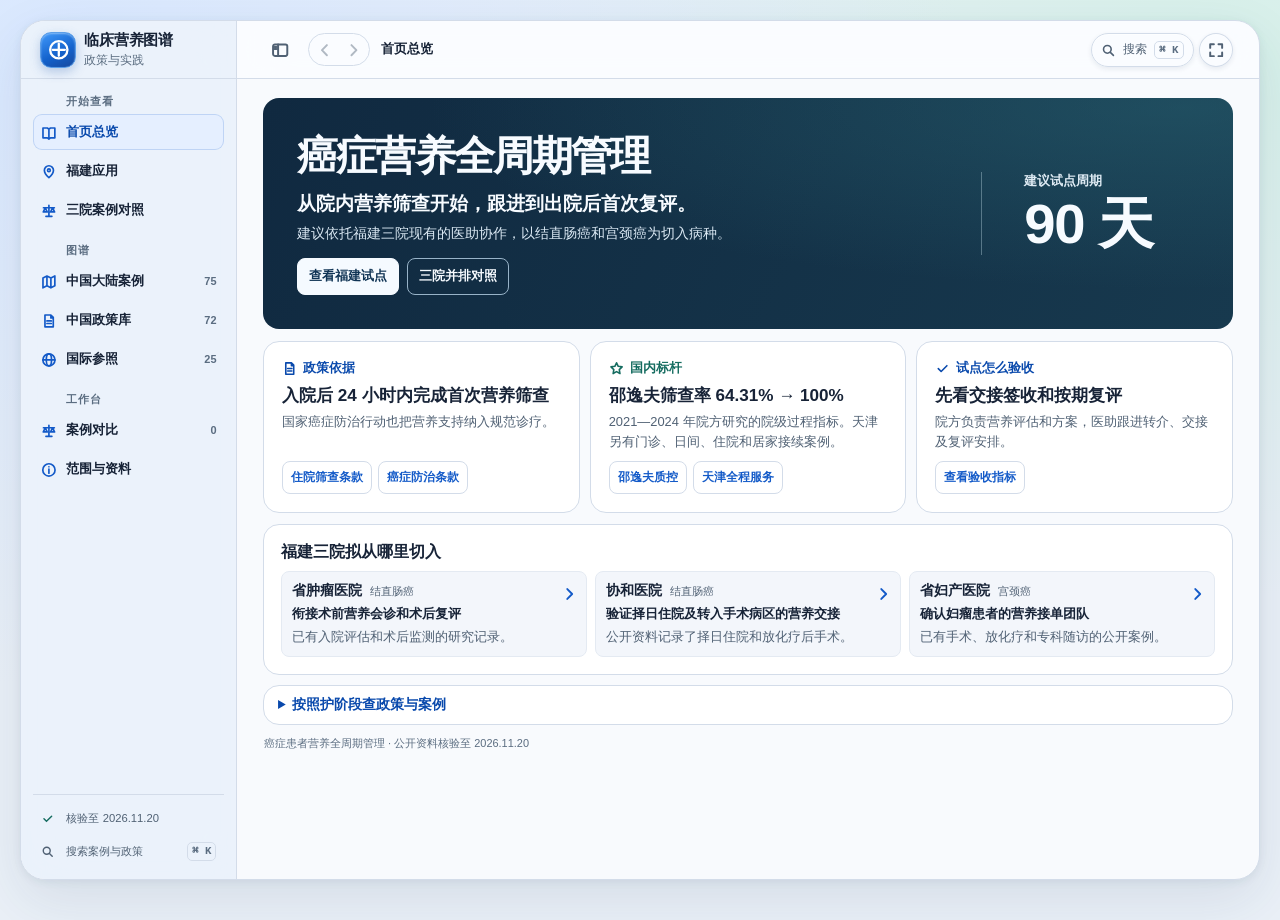
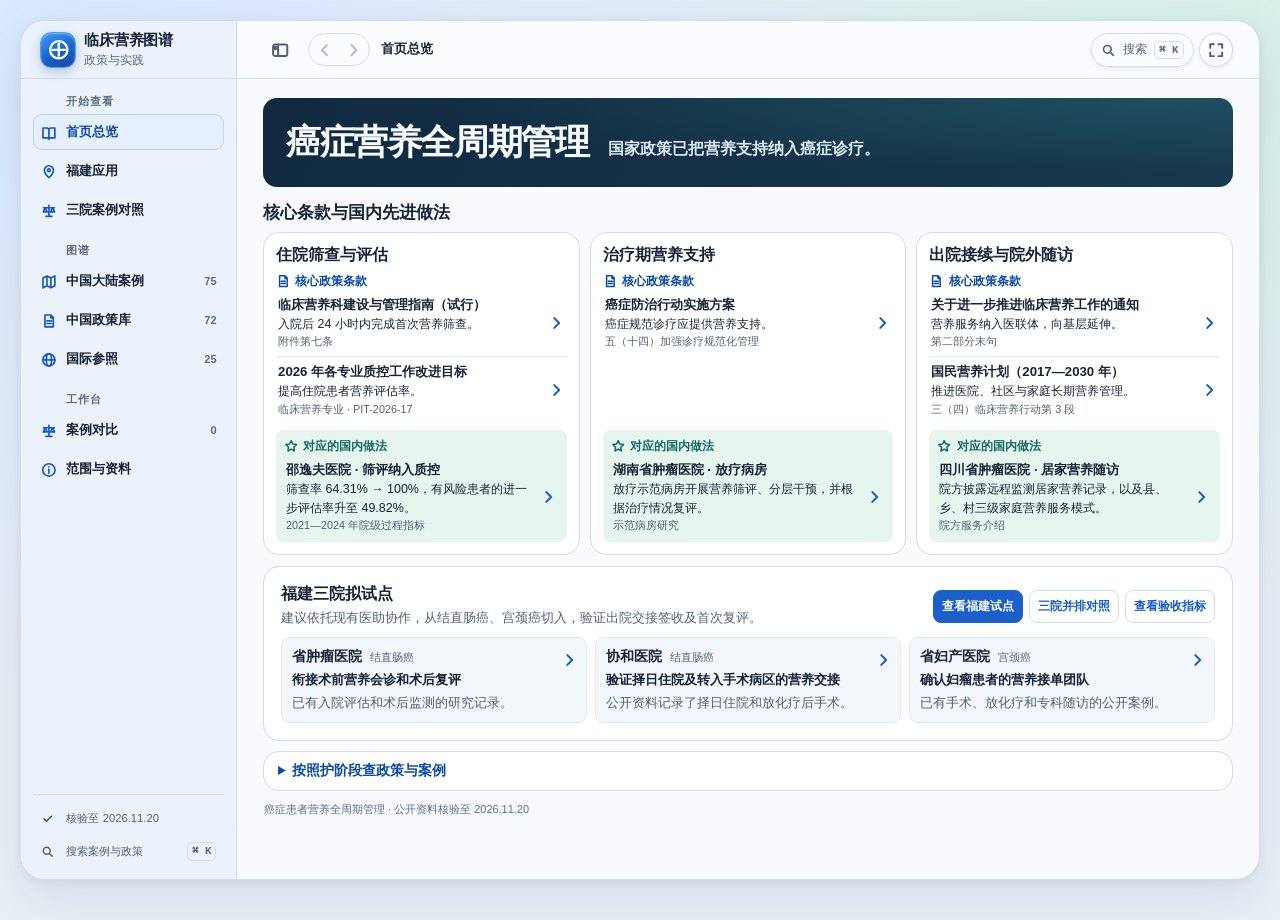
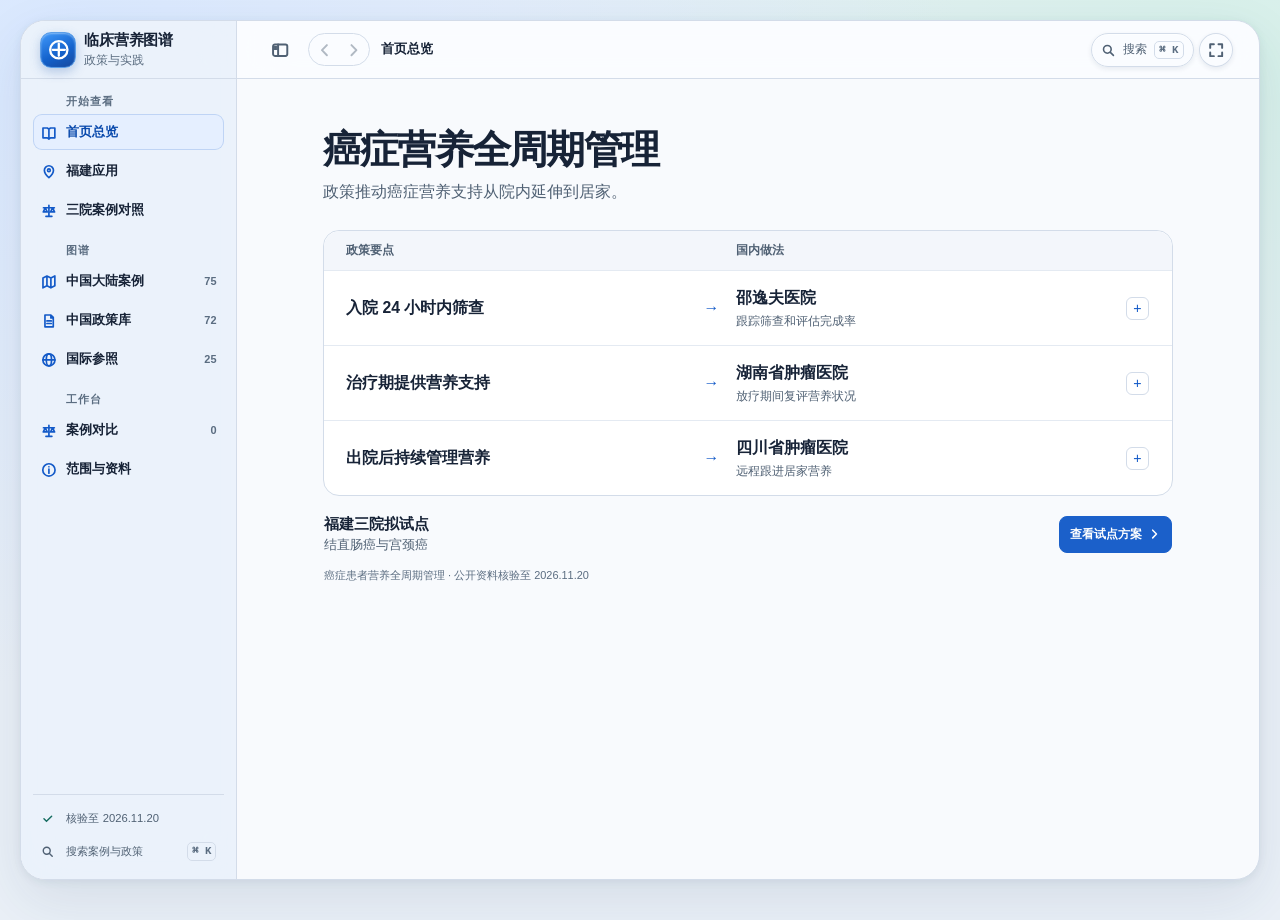
